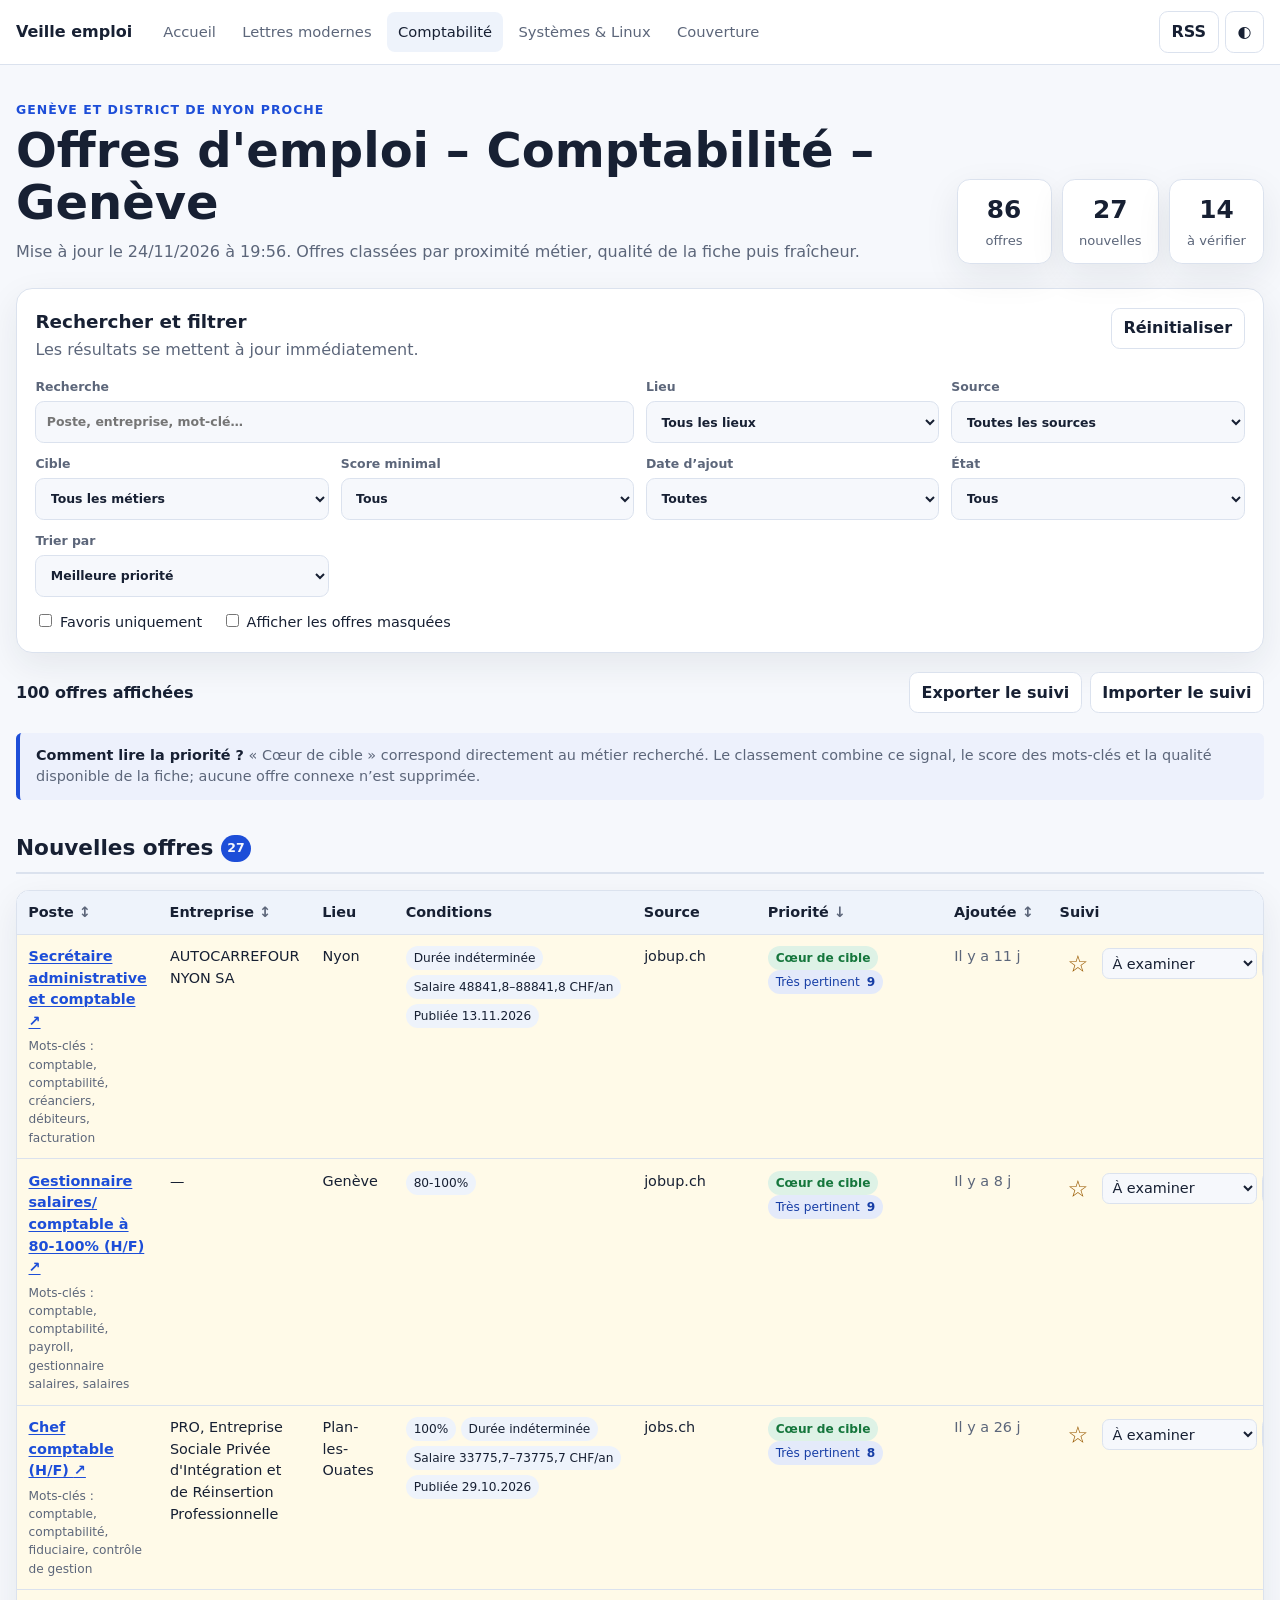
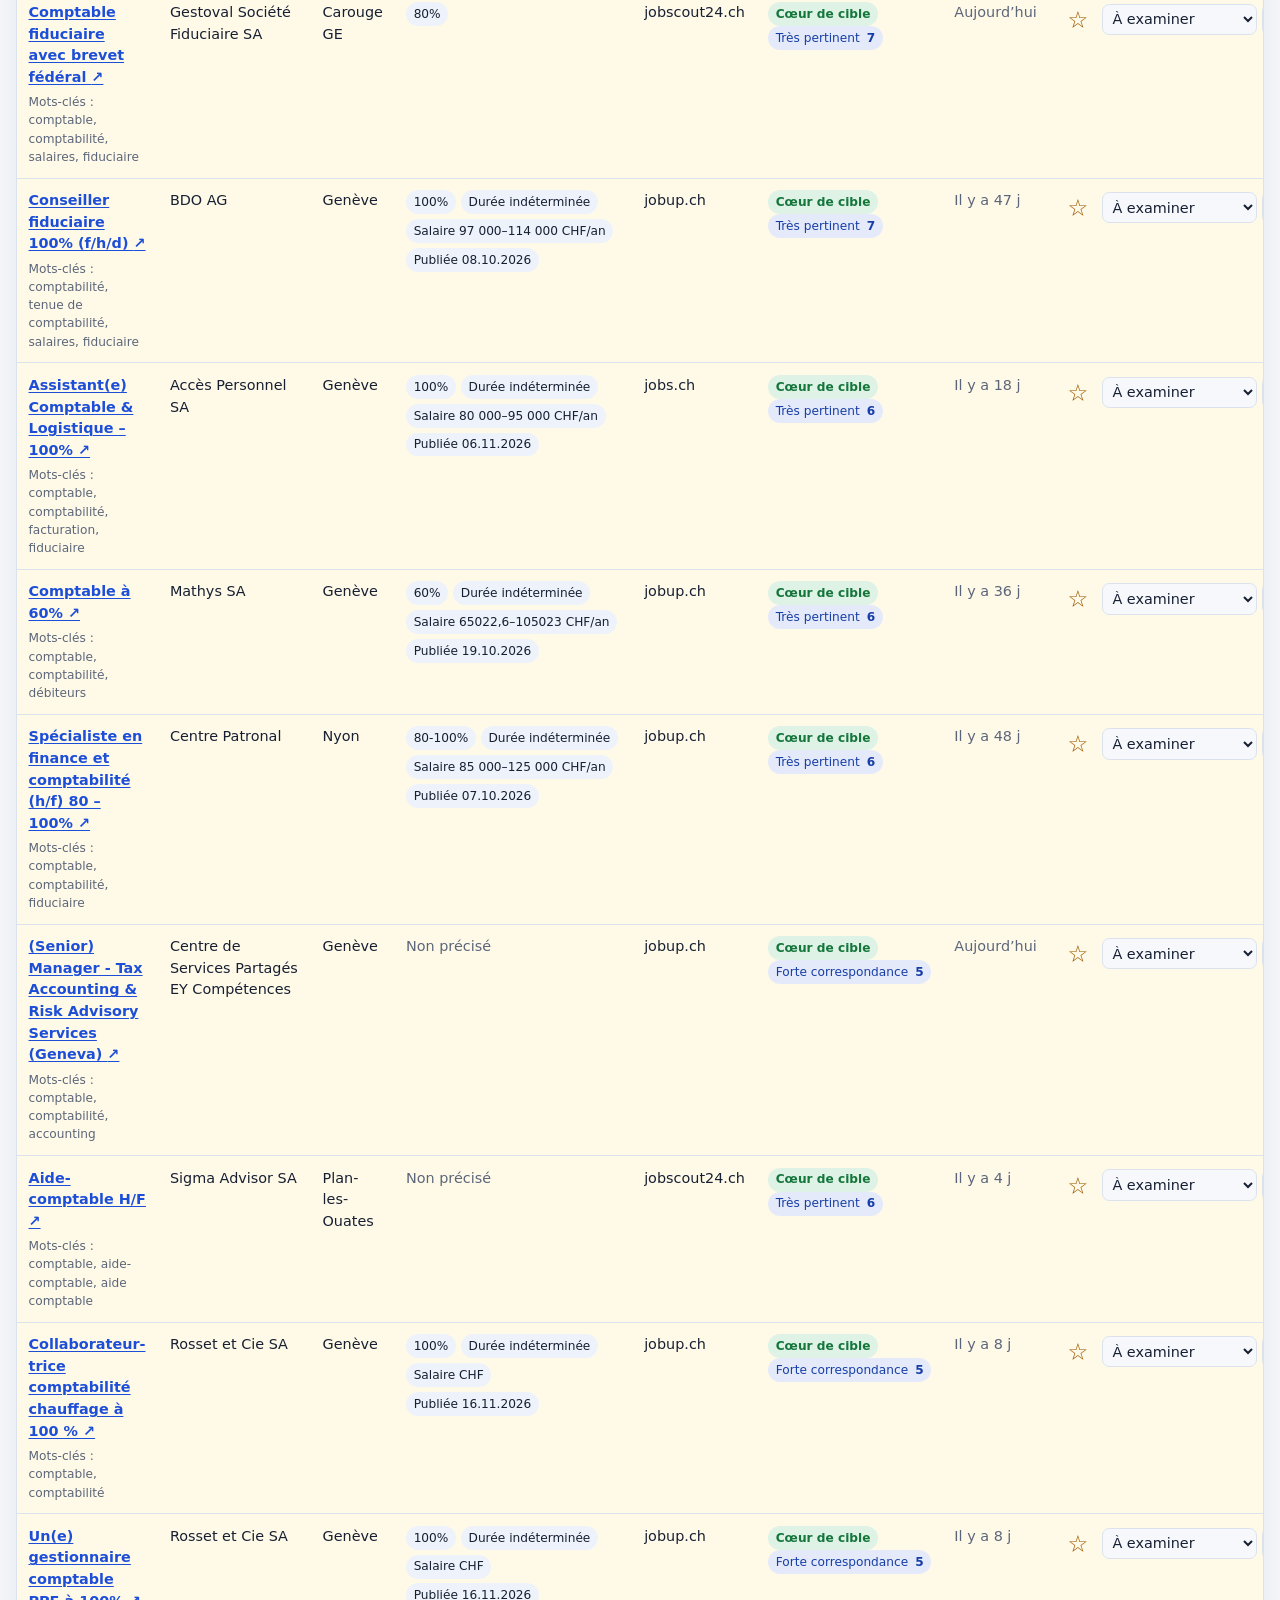
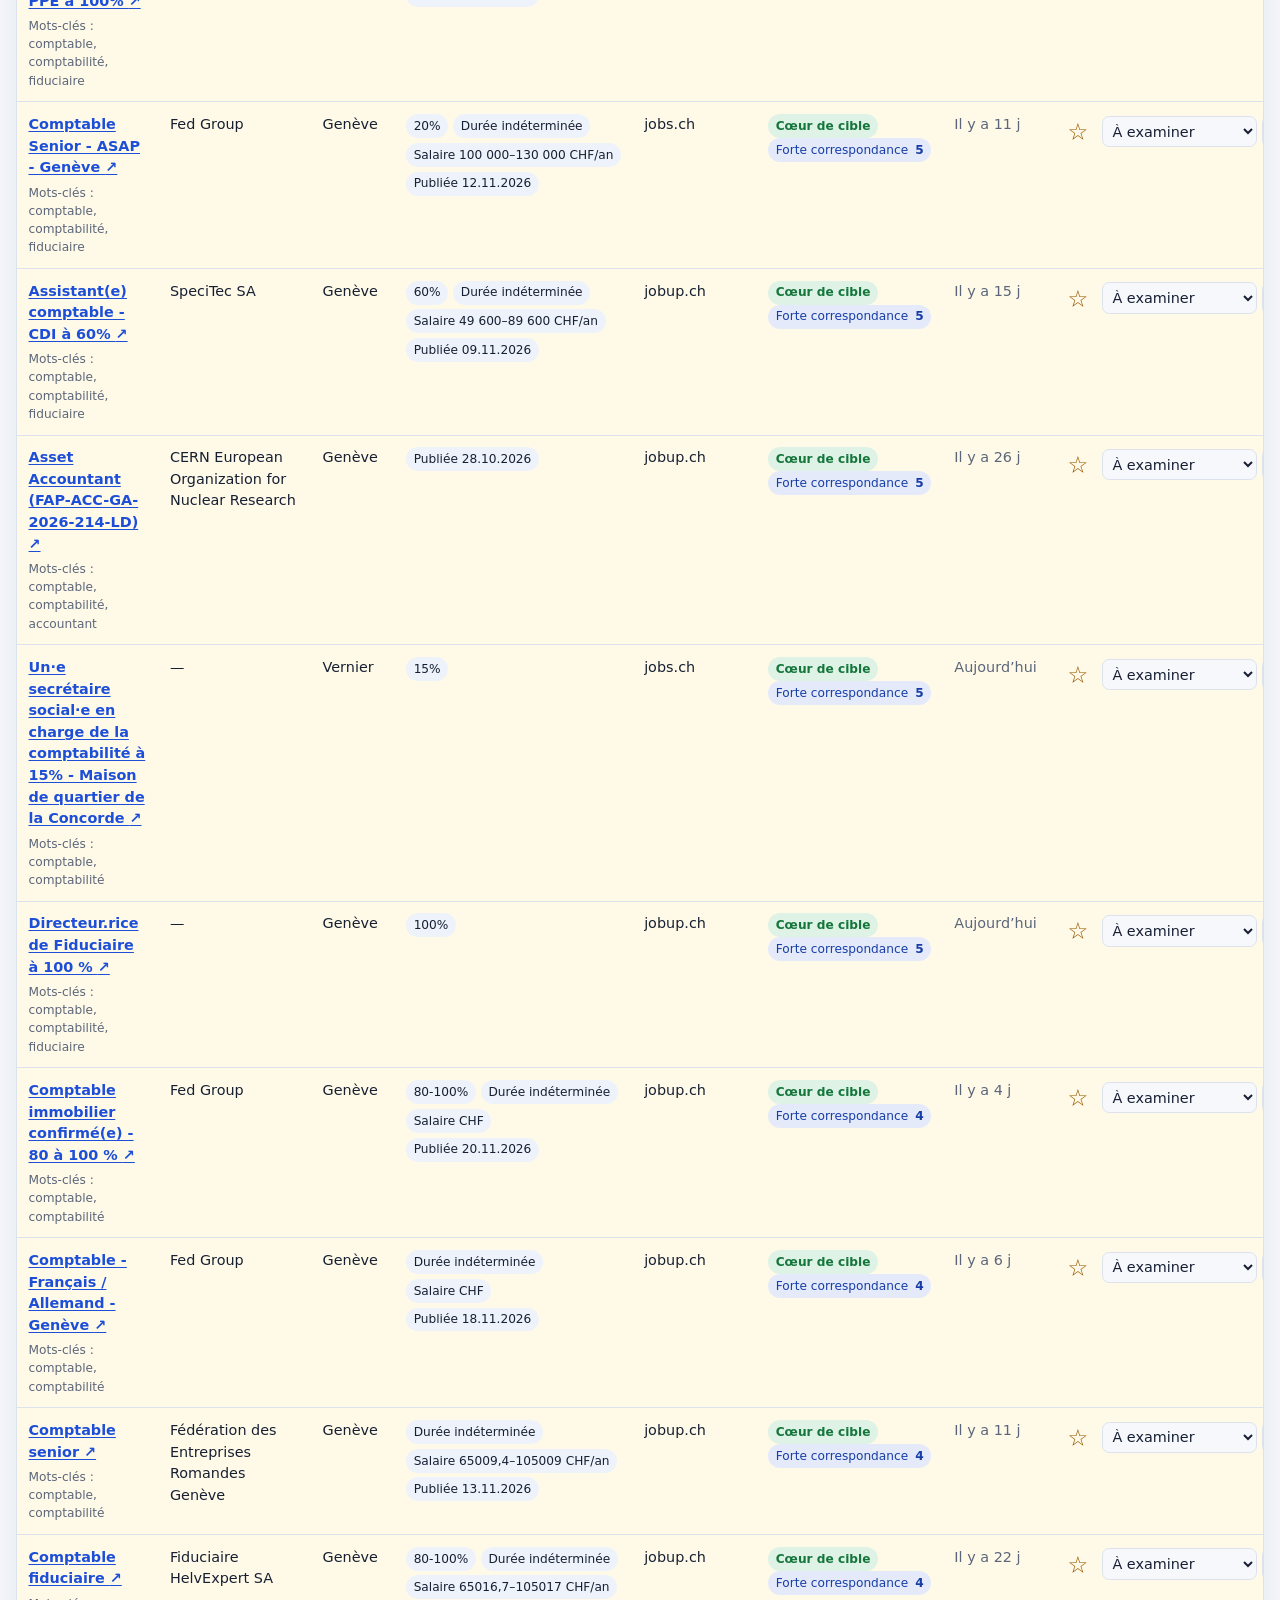
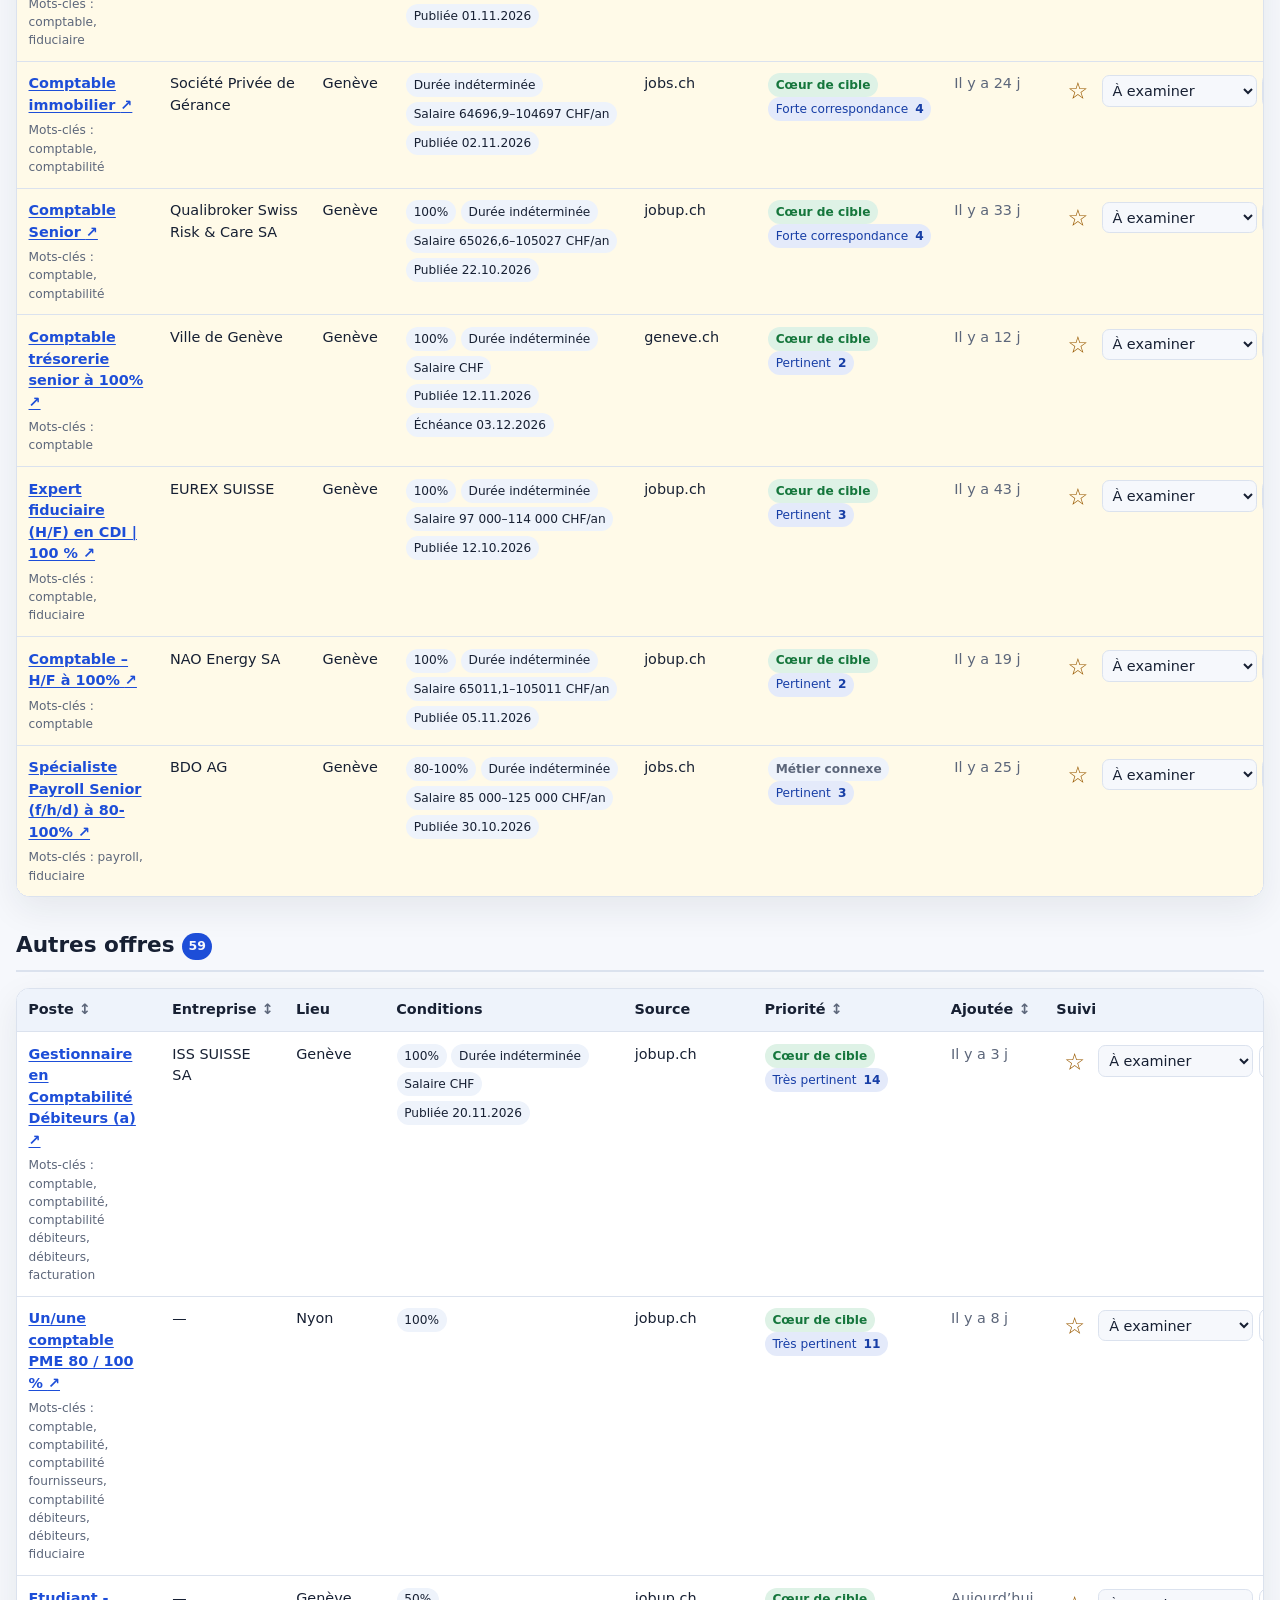
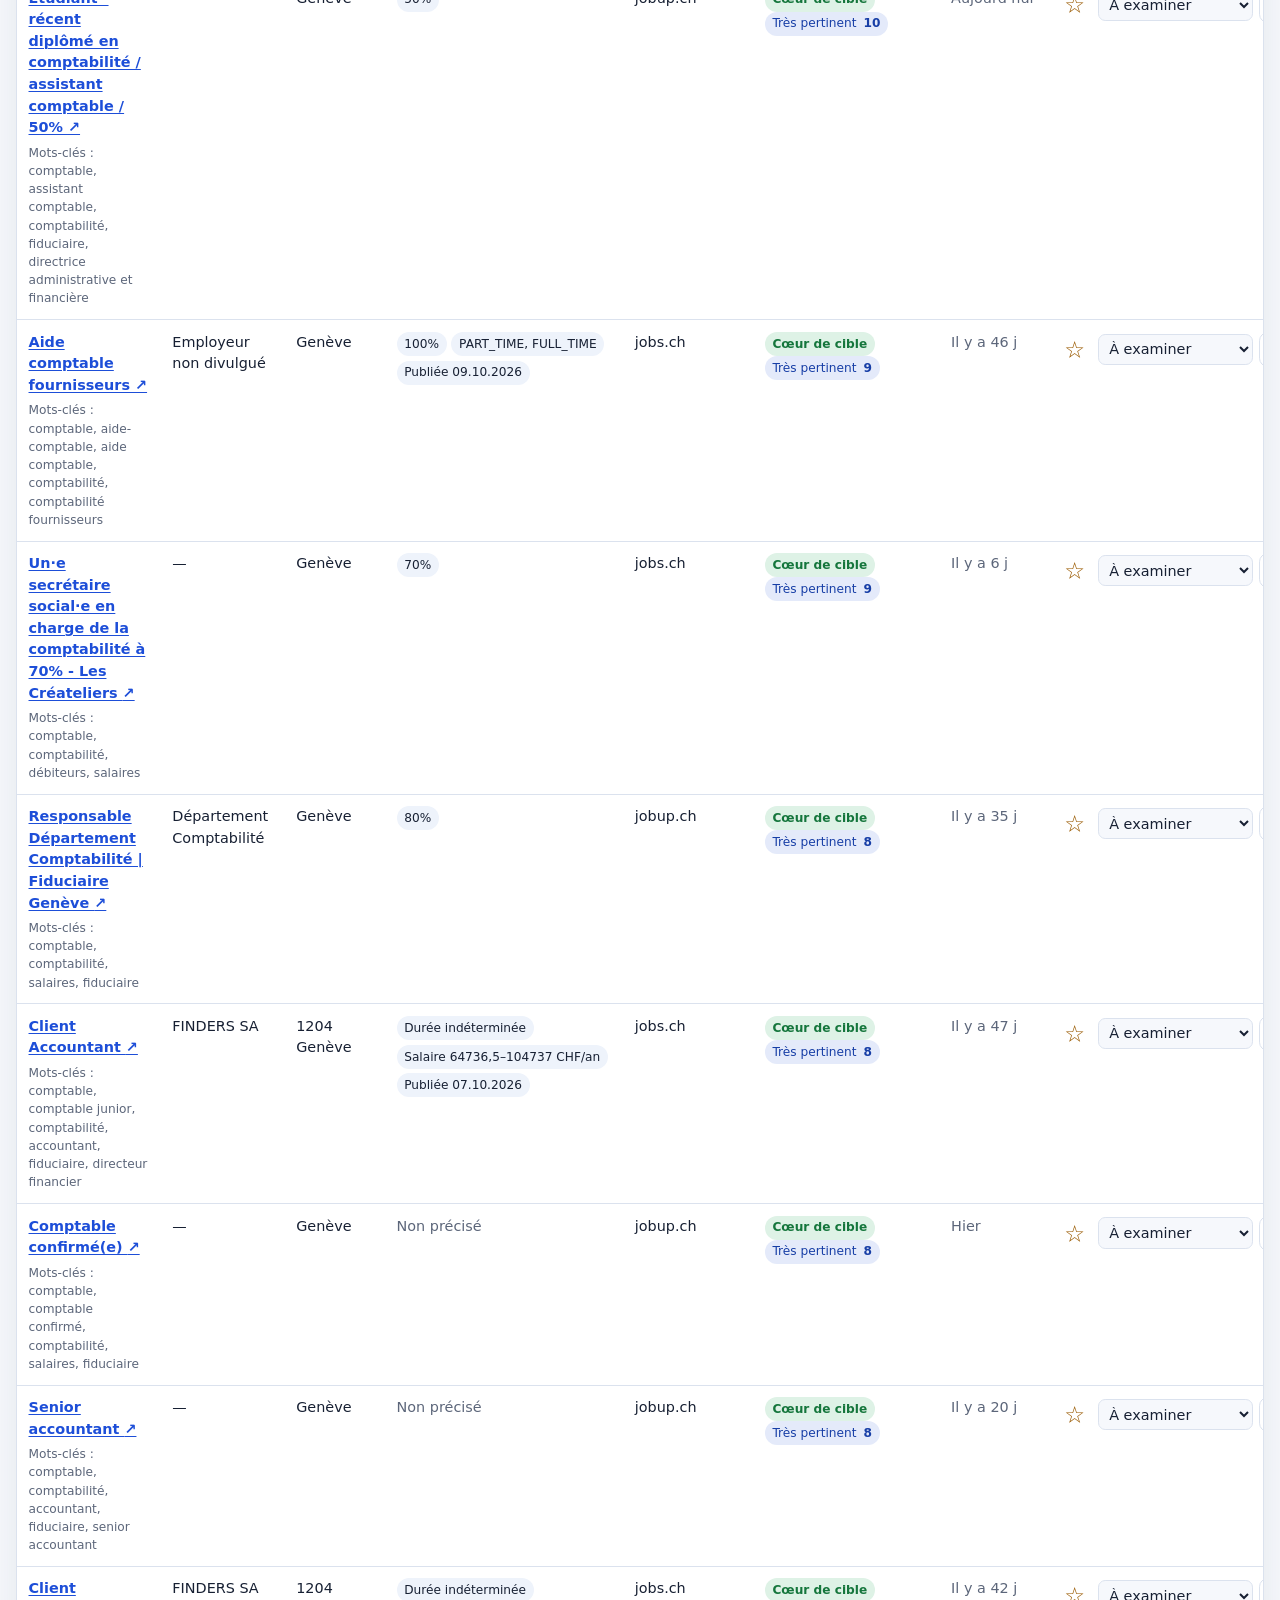
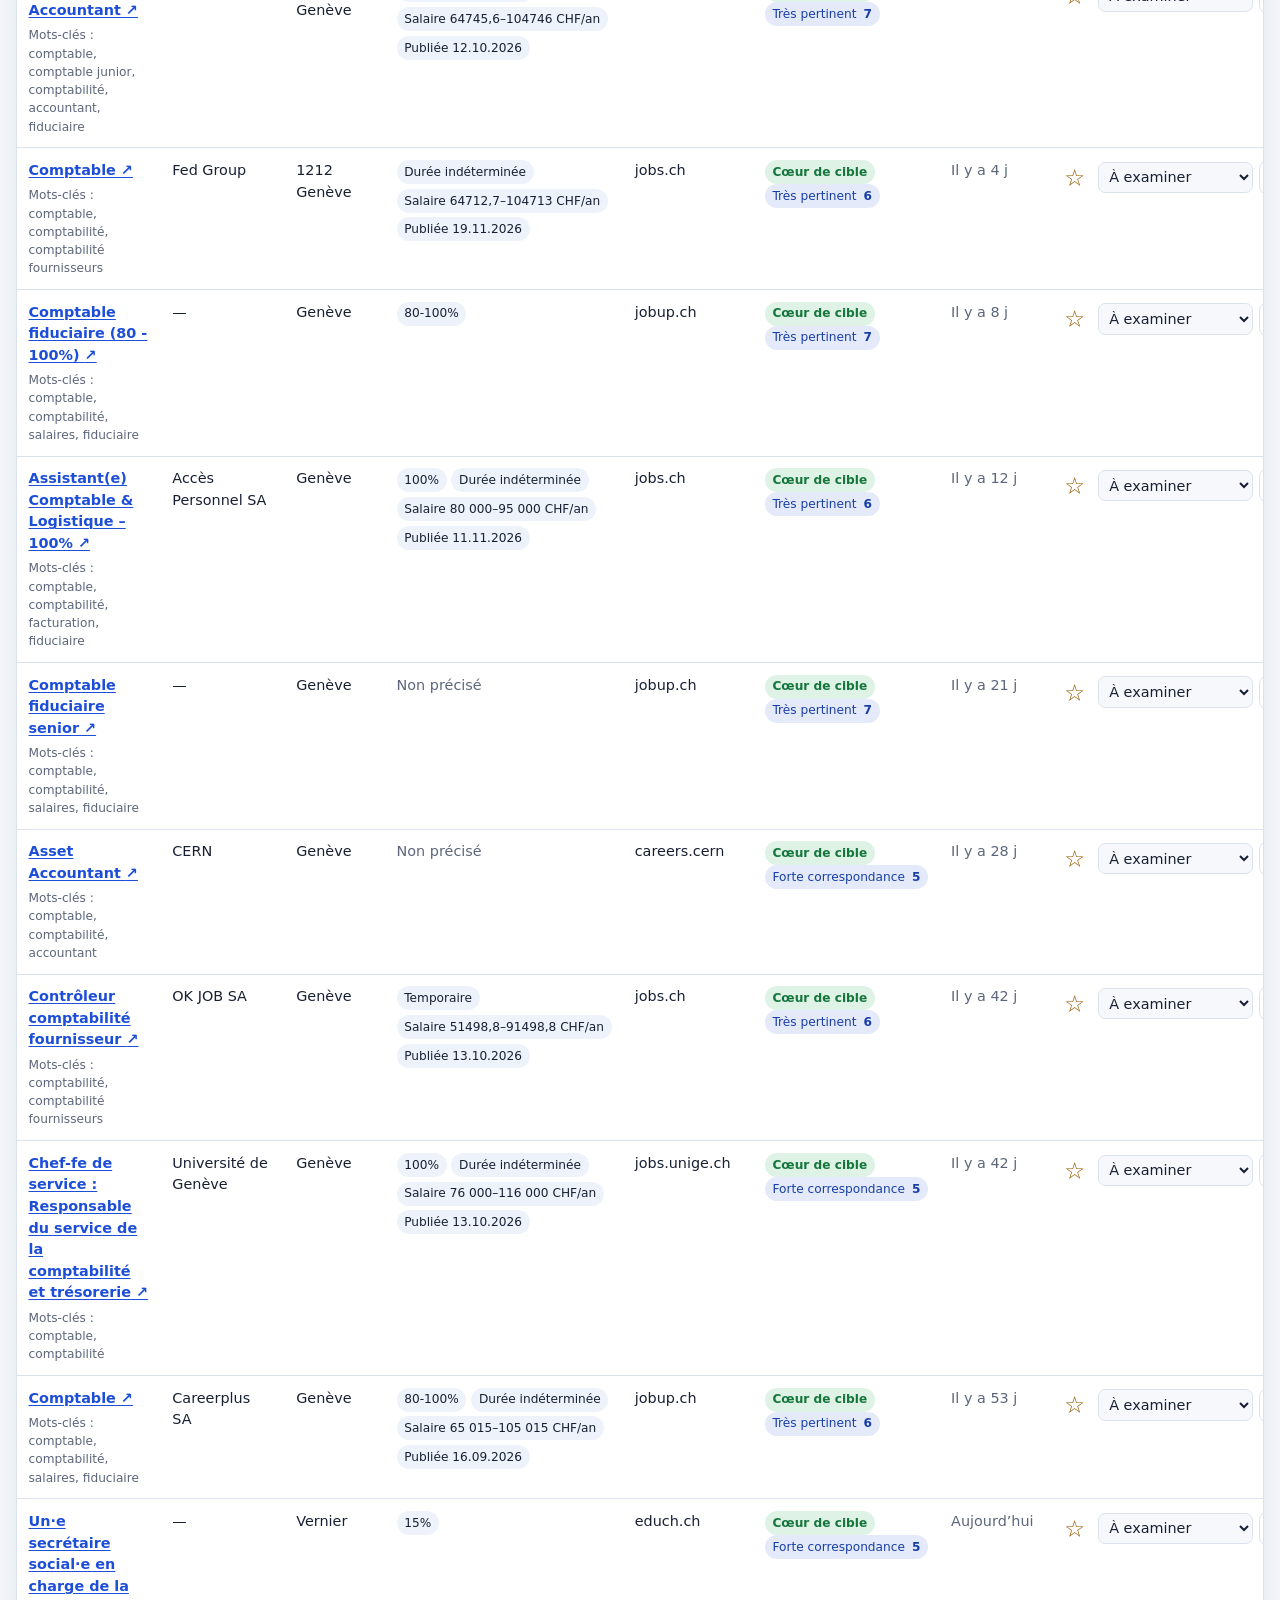
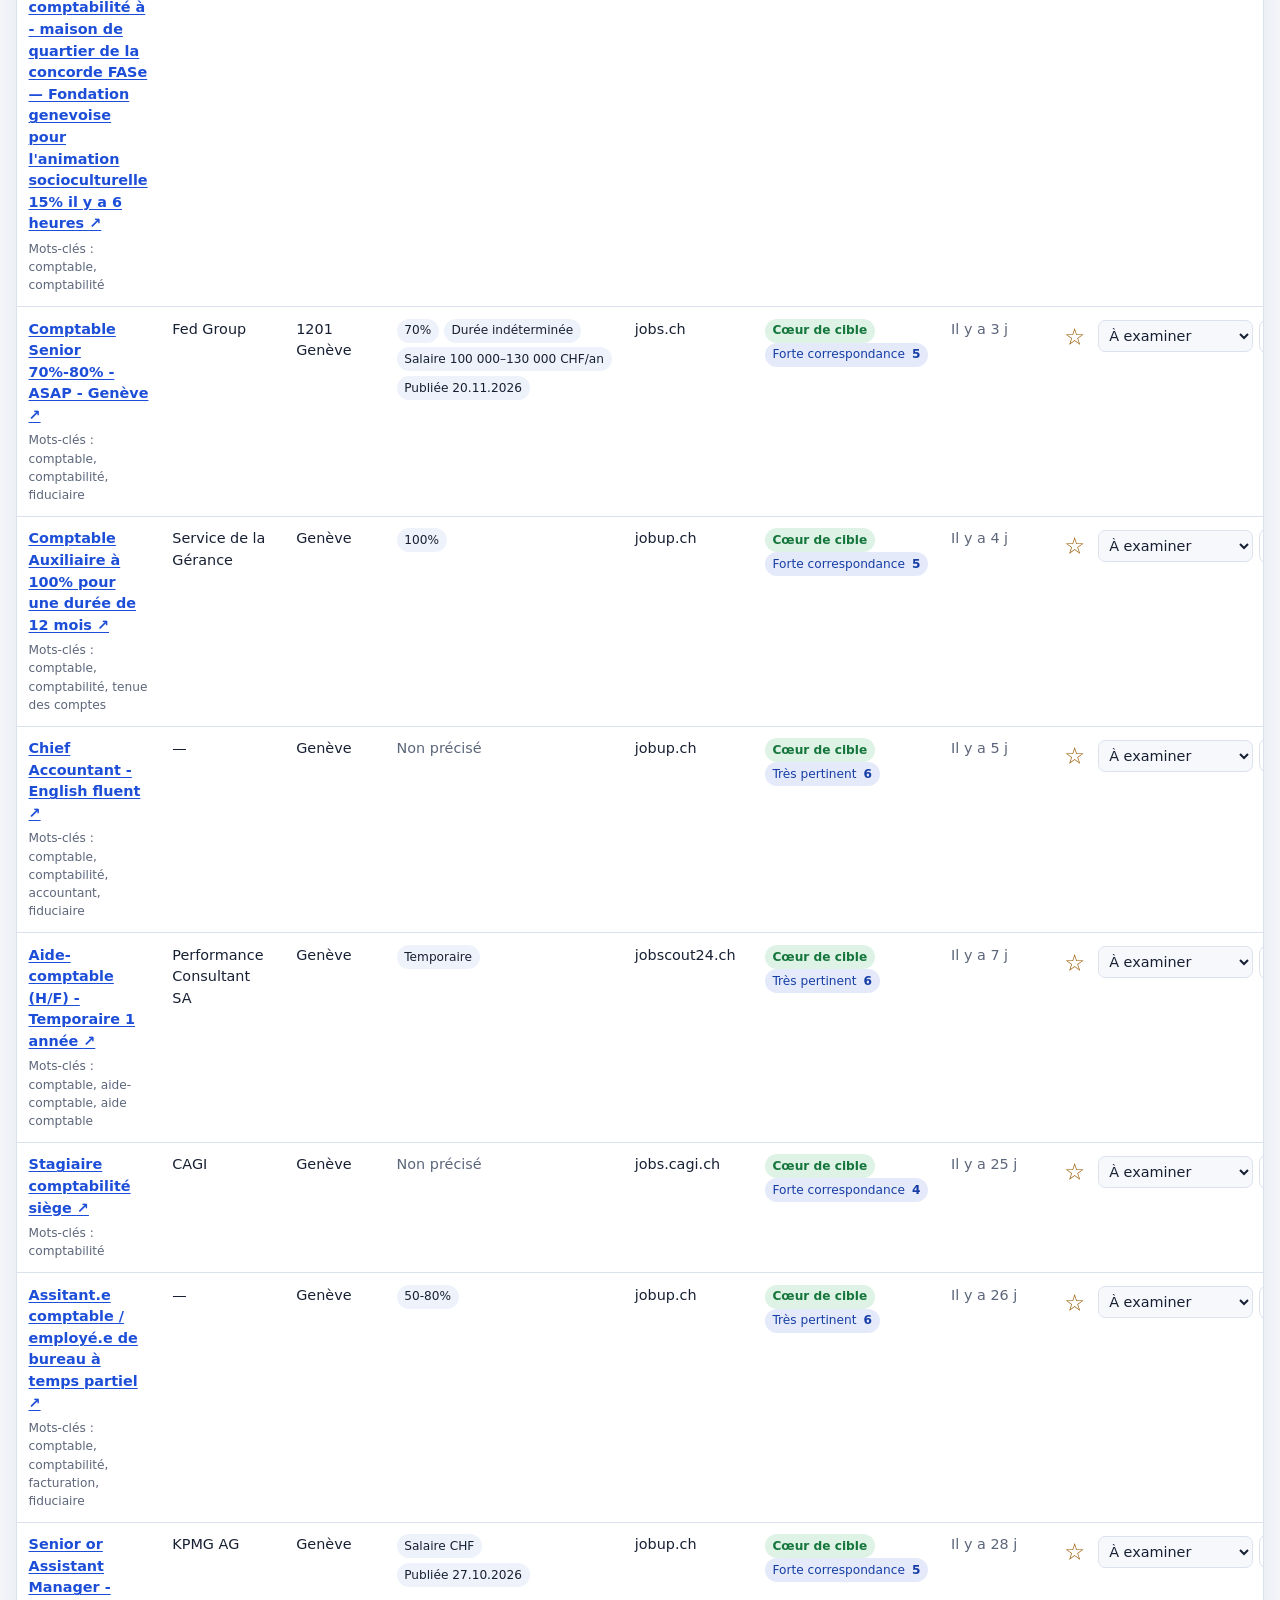
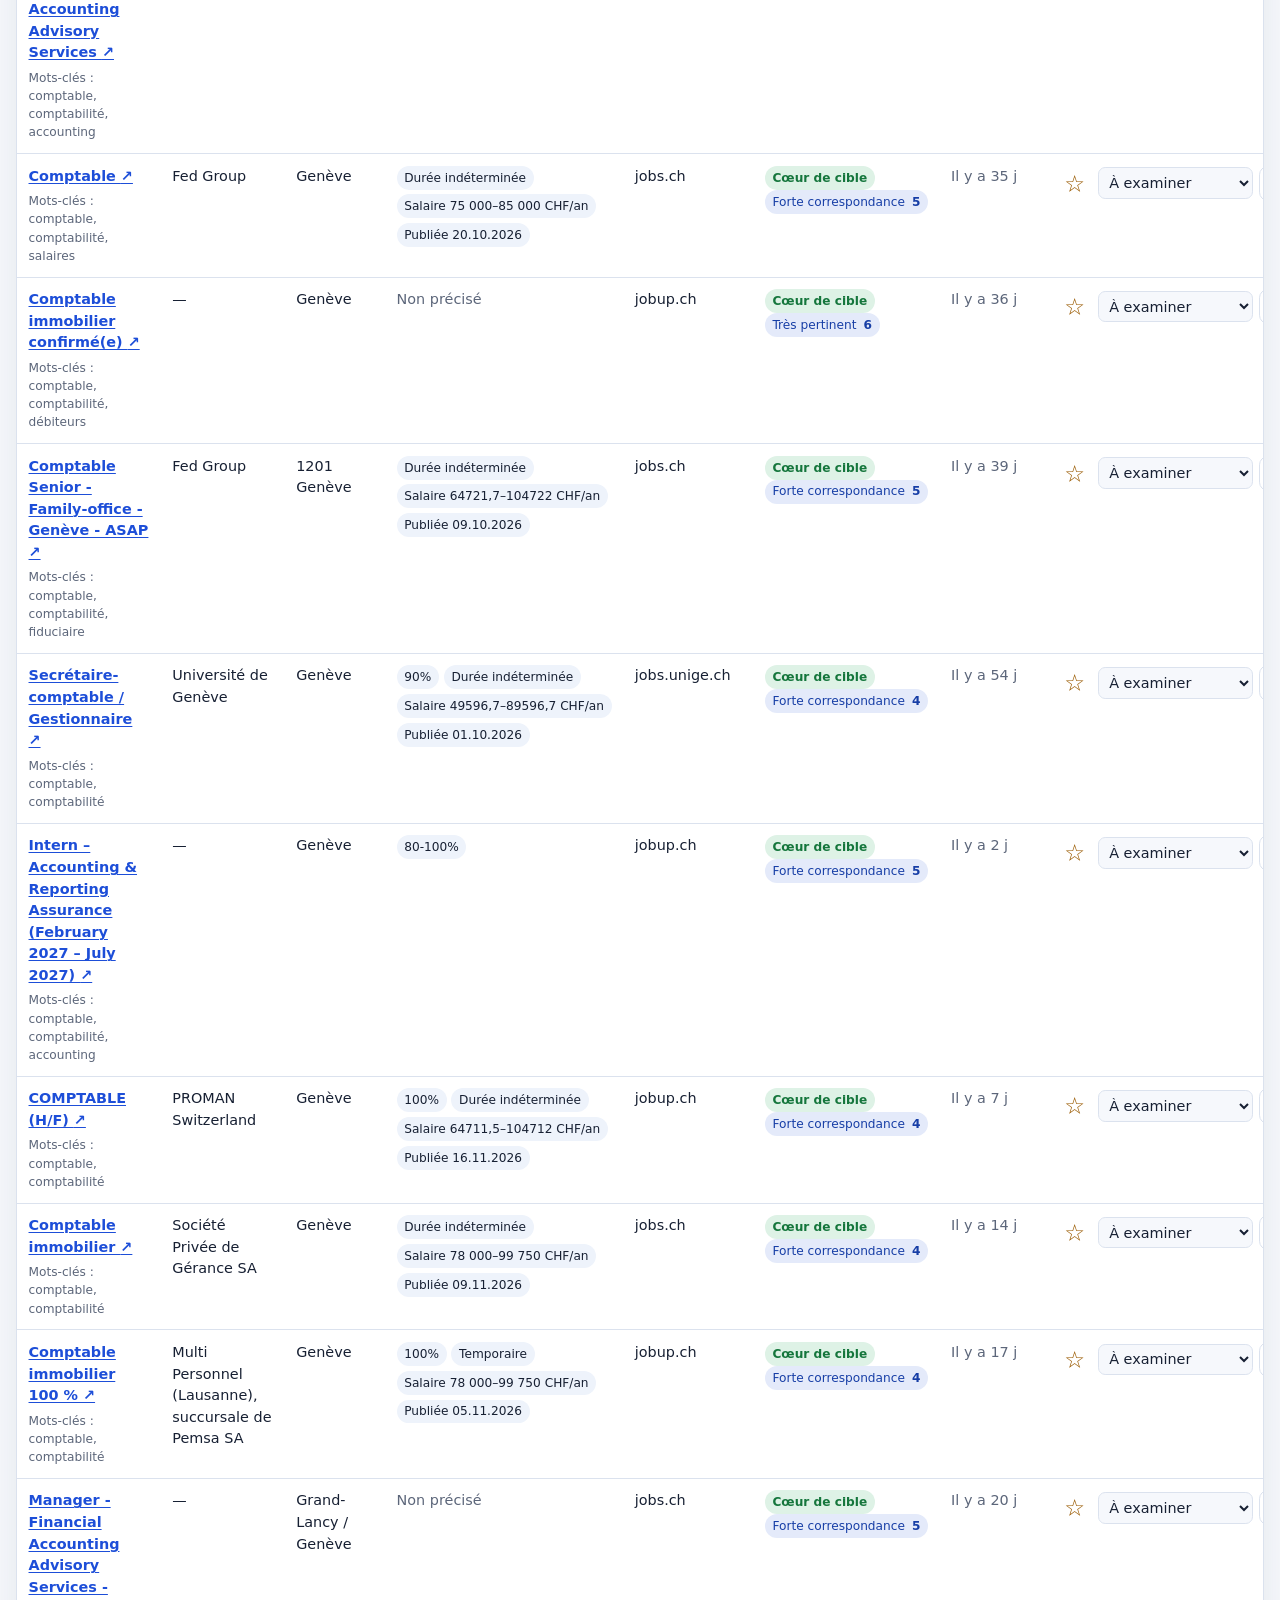
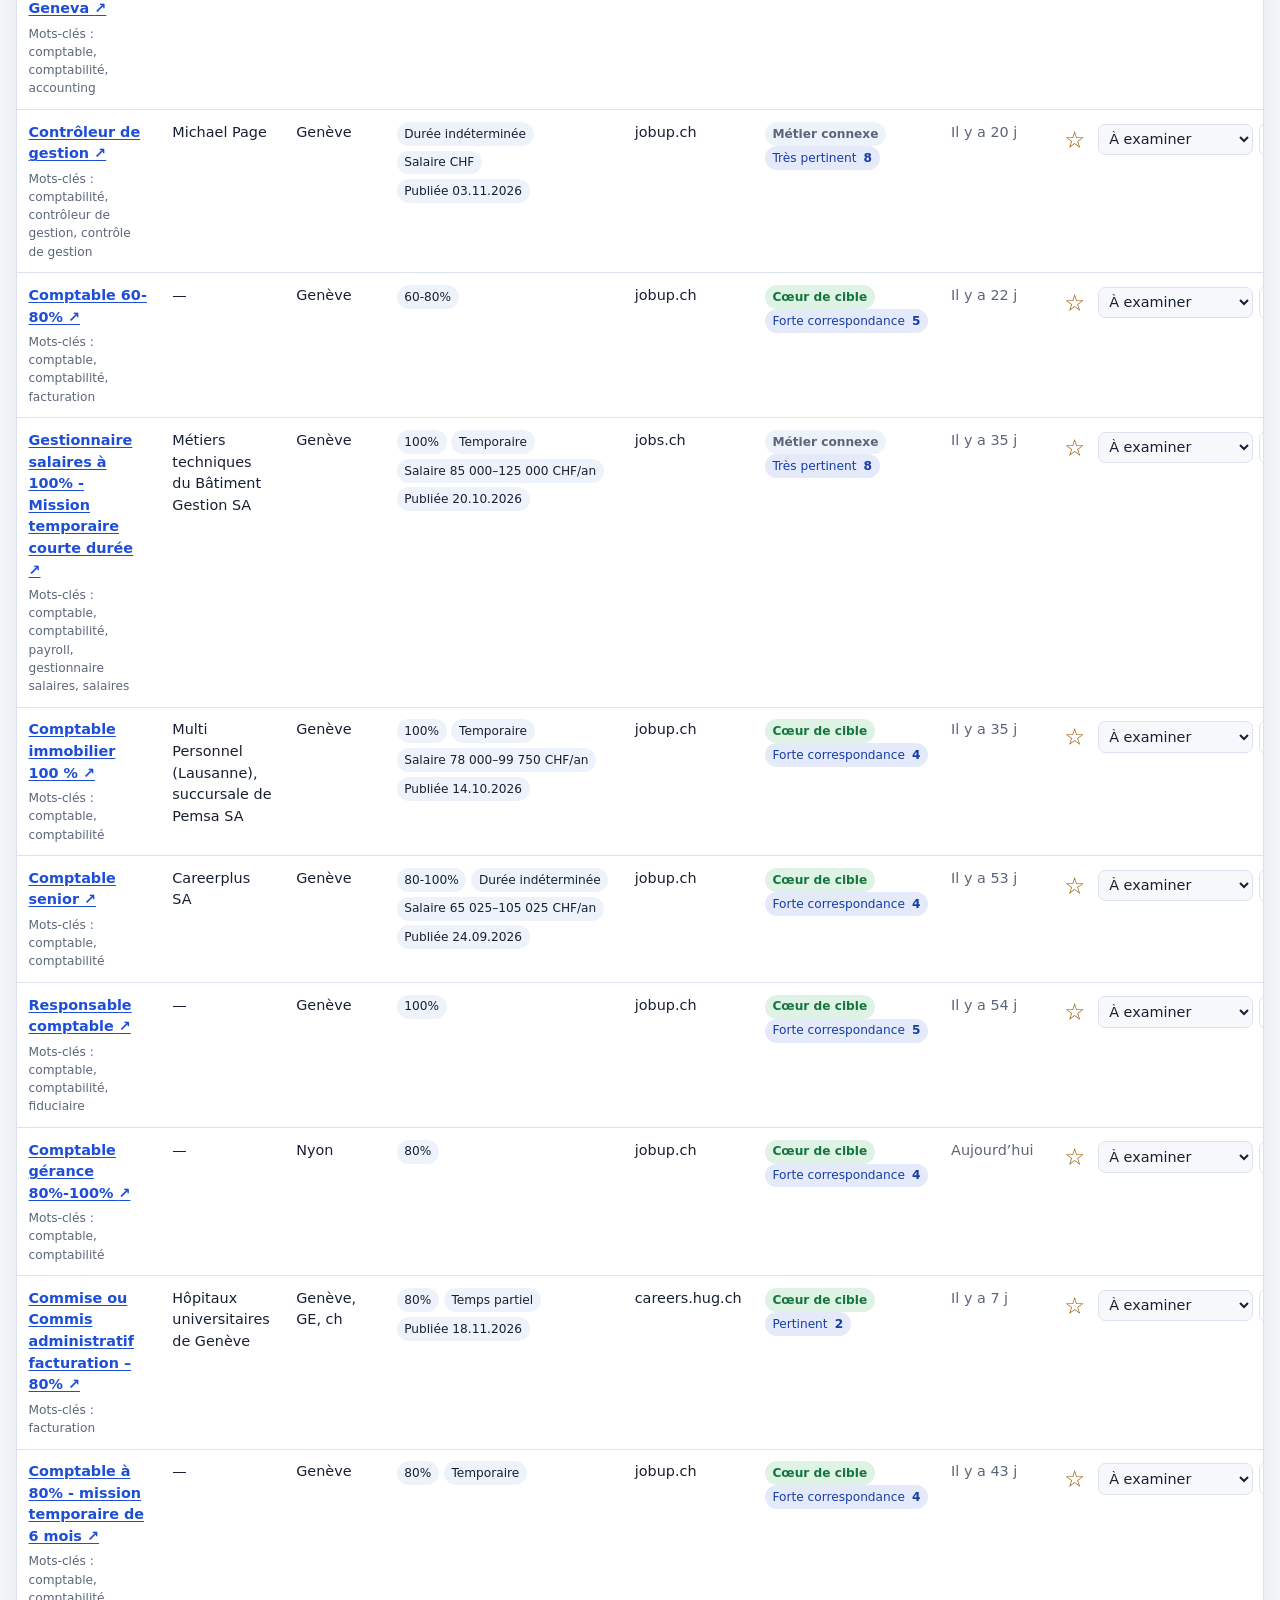
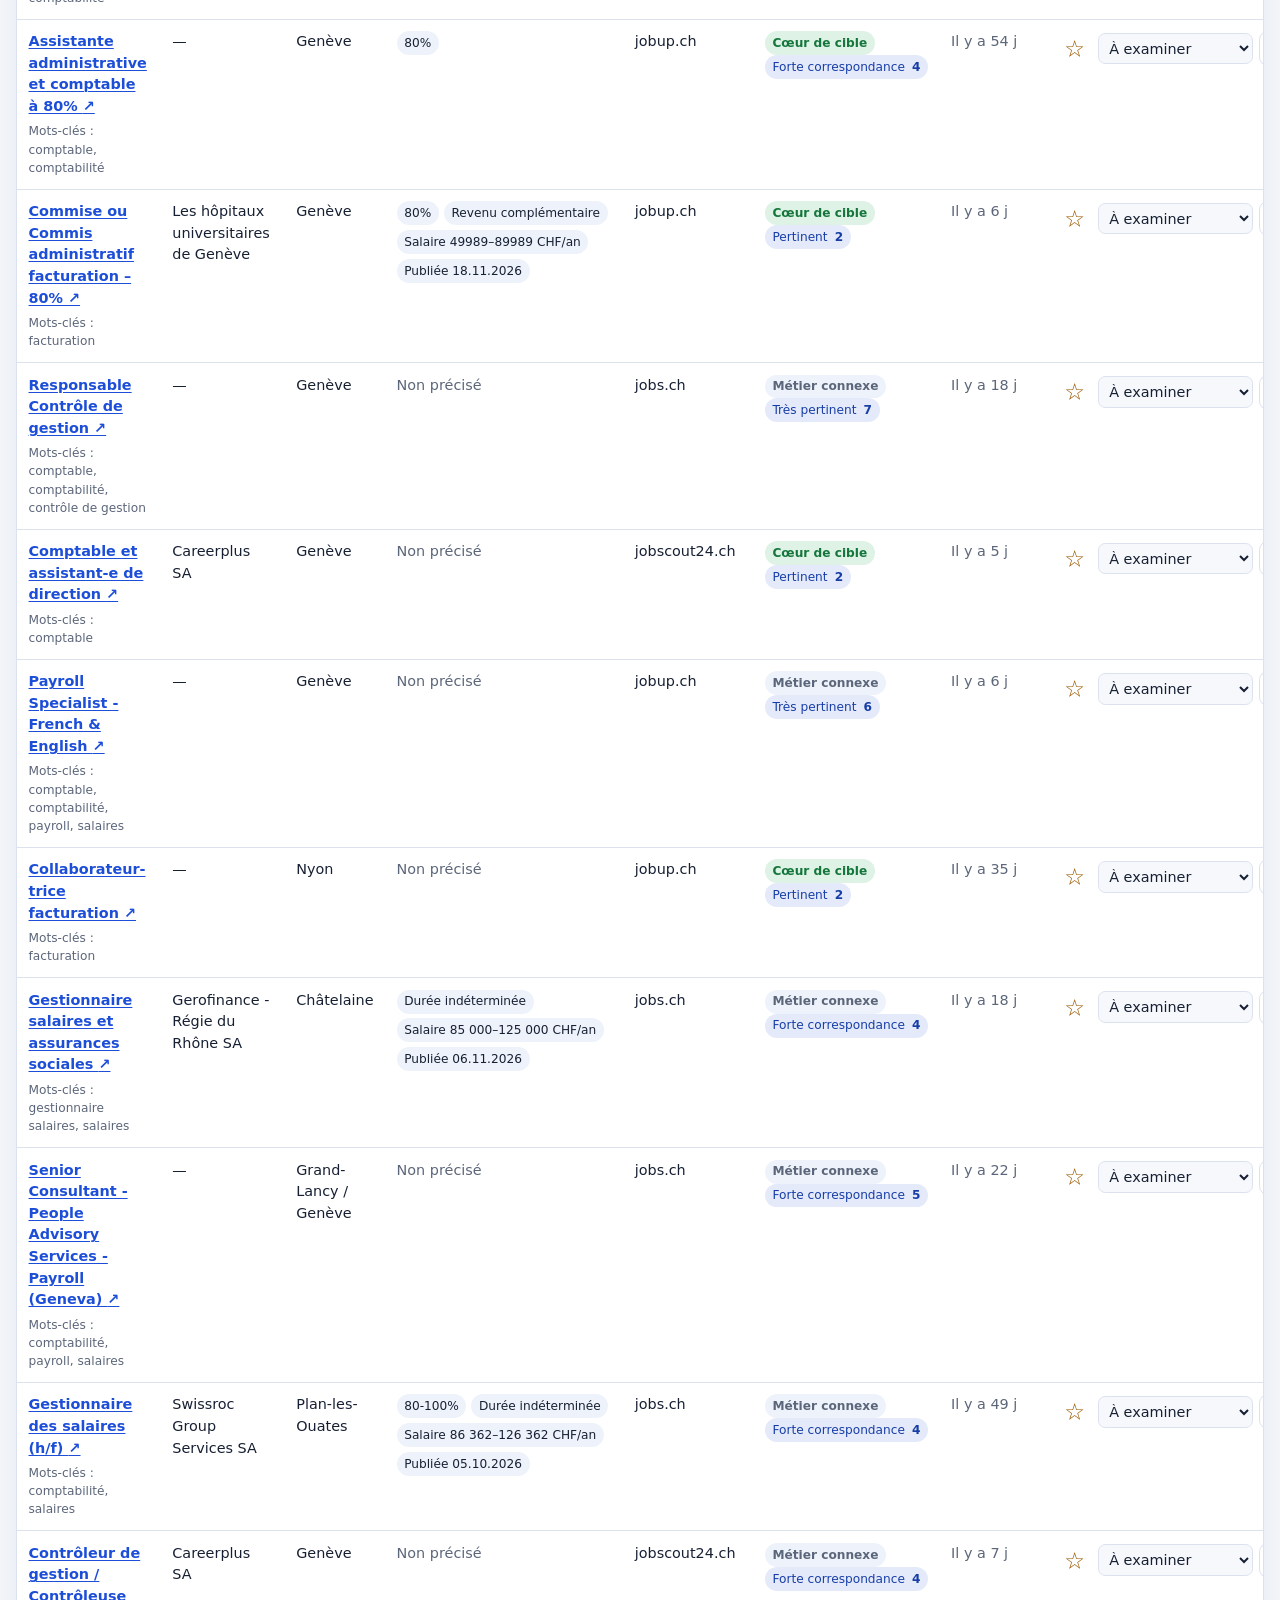
==== docs/comptabilite/index.html @ cd1f3000 "Mise à jour automatique des offres 2026-11-24 18:57" ====
<!DOCTYPE html>
<html lang="fr">
<head>
<meta charset="UTF-8"><meta name="viewport" content="width=device-width, initial-scale=1">
<meta name="description" content="Veille d&#x27;offres en comptabilité dans la zone Genève et Nyon proche">
<meta name="theme-color" content="#1d4ed8"><meta property="og:title" content="Offres d&#x27;emploi – Comptabilité – Genève">
<meta property="og:description" content="Veille d&#x27;offres en comptabilité dans la zone Genève et Nyon proche">
<link rel="canonical" href="https://gabigbarig.github.io/find_job/comptabilite/">
<link rel="alternate" type="application/rss+xml" title="Flux RSS" href="feed.xml">
<link rel="manifest" href="../manifest.webmanifest"><link rel="icon" href="../icon.svg" type="image/svg+xml">
<link rel="stylesheet" href="../assets/site.css">
<script>if(localStorage.getItem('find-job:theme')==='dark')document.documentElement.dataset.theme='dark';</script>
<title>Offres d&#x27;emploi – Comptabilité – Genève</title>
</head>
<body data-profile="comptabilite">
<a class="skip-link" href="#offres">Aller aux offres</a>
<header class="site-header"><div class="shell header-inner"><a class="brand" href="../">Veille emploi</a>
<nav class="main-nav" aria-label="Navigation principale"><a href="../index.html">Accueil</a><a href="../lettres/">Lettres modernes</a><a href="../comptabilite/" aria-current="page">Comptabilité</a><a href="../systemes/">Systèmes &amp; Linux</a><a href="../status.html">Couverture</a></nav><div class="header-actions"><a class="icon-button" href="feed.xml" title="Flux RSS">RSS</a>
<button id="theme-toggle" class="icon-button" type="button" aria-label="Changer de thème">◐</button></div></div></header>
<main class="shell" id="offres">
<section class="hero"><div><p class="eyebrow">Genève et district de Nyon proche</p>
<h1>Offres d&#x27;emploi – Comptabilité – Genève</h1>
<p class="updated">Mise à jour le 24/11/2026 à 19:56. Offres classées par proximité métier, qualité de la fiche puis fraîcheur.</p></div>
<div class="hero-stats"><div><strong>86</strong><span>offres</span></div>
<div><strong>27</strong><span>nouvelles</span></div>
<div><strong>14</strong><span>à vérifier</span></div></div></section>

<section class="panel filters" aria-labelledby="filters-title"><div class="panel-title-row">
<div><h2 id="filters-title">Rechercher et filtrer</h2><p>Les résultats se mettent à jour immédiatement.</p></div>
<button id="reset-filters" class="secondary" type="button">Réinitialiser</button></div>
<div class="filter-grid">
<label class="search-field">Recherche<input id="search" type="search" placeholder="Poste, entreprise, mot-clé…" autocomplete="off"></label>
<label>Lieu<select id="location-filter"><option value="">Tous les lieux</option><option value="1201 Genève">1201 Genève</option><option value="1204 Genève">1204 Genève</option><option value="1212 Genève">1212 Genève</option><option value="Carouge GE">Carouge GE</option><option value="Châtelaine">Châtelaine</option><option value="Genève">Genève</option><option value="Genève, GE, ch">Genève, GE, ch</option><option value="Grand-Lancy / Genève">Grand-Lancy / Genève</option><option value="Nyon">Nyon</option><option value="Plan-les-Ouates">Plan-les-Ouates</option><option value="Vernier">Vernier</option></select></label>
<label>Source<select id="source-filter"><option value="">Toutes les sources</option><option value="careers.cern">careers.cern</option><option value="careers.hug.ch">careers.hug.ch</option><option value="careers.pictet.com">careers.pictet.com</option><option value="educh.ch">educh.ch</option><option value="ge.ch">ge.ch</option><option value="geneve.ch">geneve.ch</option><option value="jobs.cagi.ch">jobs.cagi.ch</option><option value="jobs.ch">jobs.ch</option><option value="jobs.unige.ch">jobs.unige.ch</option><option value="jobscout24.ch">jobscout24.ch</option><option value="jobup.ch">jobup.ch</option></select></label>
<label>Cible<select id="fit-filter"><option value="">Tous les métiers</option><option value="core">Cœur de cible</option>
<option value="adjacent">Métiers connexes</option></select></label>
<label>Score minimal<select id="score-filter"><option value="0">Tous</option><option value="2">2 — Pertinent</option>
<option value="4">4 — Forte correspondance</option><option value="6">6 — Très pertinent</option></select></label>
<label>Date d’ajout<select id="date-filter"><option value="0">Toutes</option><option value="1">24 heures</option>
<option value="7">7 jours</option><option value="30">30 jours</option></select></label>
<label>État<select id="status-filter"><option value="">Tous</option><option value="review">À examiner</option>
<option value="applied">Candidature envoyée</option><option value="ignored">Ignorée</option></select></label>
<label>Trier par<select id="sort-select"><option value="rank-desc">Meilleure priorité</option><option value="date-desc">Plus récentes</option><option value="score-desc">Meilleur score métier</option>
<option value="title-asc">Poste A–Z</option><option value="company-asc">Entreprise A–Z</option></select></label>
</div>
<div class="filter-toggles"><label><input id="favorites-only" type="checkbox"> Favoris uniquement</label>
<label><input id="show-hidden" type="checkbox"> Afficher les offres masquées</label></div>
</section>

<div class="results-bar"><p id="result-count" role="status" aria-live="polite">100 offres affichées</p>
<div><button id="export-tracking" class="secondary" type="button">Exporter le suivi</button>
<label class="button secondary" for="import-tracking">Importer le suivi</label>
<input id="import-tracking" class="sr-only" type="file" accept="application/json"></div></div>

<aside class="score-help"><strong>Comment lire la priorité ?</strong> « Cœur de cible » correspond directement au métier recherché. Le classement combine ce signal, le score des mots-clés et la qualité disponible de la fiche; aucune offre connexe n’est supprimée.</aside>
<section class="jobs-section" id="nouvelles">
<div class="section-heading"><h2>Nouvelles offres <span class="count" data-count>27</span></h2></div>
<div class="table-wrap"><table><caption class="sr-only">Nouvelles offres</caption>
<thead><tr>
<th scope="col"><button class="sort-button" data-sort="title">Poste</button></th>
<th scope="col"><button class="sort-button" data-sort="company">Entreprise</button></th>
<th scope="col">Lieu</th><th scope="col">Conditions</th><th scope="col">Source</th>
<th scope="col"><button class="sort-button" data-sort="rank">Priorité</button></th>
<th scope="col"><button class="sort-button" data-sort="date">Ajoutée</button></th>
<th scope="col">Suivi</th></tr></thead><tbody><tr class="job-row new" data-id="86127f16013ffe8250fcbf4ada352ab7" data-legacy-id="0dc4a7f3d20137d79a24f2214b659a3c" data-search="secretaire administrative et comptable autocarrefour nyon sa nyon jobup.ch comptable comptabilite creanciers debiteurs facturation" data-source="jobup.ch" data-location="Nyon" data-company="AUTOCARREFOUR NYON SA" data-score="9" data-rank="15" data-fit="core" data-date="2026-11-13T16:23:31.925234+01:00" data-title="secretaire administrative et comptable"><td data-label="Poste"><a class="job-title" href="https://www.jobup.ch/fr/emplois/detail/8035e1c3-fff1-467d-9e5a-c05e892ae306/" target="_blank" rel="noopener noreferrer">Secrétaire administrative et comptable <span aria-hidden="true">↗</span></a><span class="keywords">Mots-clés : comptable, comptabilité, créanciers, débiteurs, facturation</span></td><td data-label="Entreprise">AUTOCARREFOUR NYON SA</td><td data-label="Lieu">Nyon</td><td data-label="Conditions"><div class="details"><span class="detail-chip">Durée indéterminée</span><span class="detail-chip">Salaire 48841,8–88841,8 CHF/an</span><span class="detail-chip">Publiée 13.11.2026</span></div></td><td data-label="Source">jobup.ch</td><td data-label="Priorité"><span class="fit-tier fit-core">Cœur de cible</span> <span class="score score-3" title="Priorité 15. Score métier 9. Très pertinent. Mots-clés : comptable, comptabilité, créanciers, débiteurs, facturation">Très pertinent <strong>9</strong></span></td><td data-label="Ajoutée"><time datetime="2026-11-13T16:23:31.925234+01:00" title="13.11.2026">Il y a 11 j</time></td><td data-label="Suivi"><div class="tracking"><button class="favorite" type="button" aria-label="Ajouter aux favoris" title="Ajouter aux favoris">☆</button><select class="job-status" aria-label="État de la candidature"><option value="">À examiner</option><option value="applied">Candidature envoyée</option><option value="ignored">Ignorée</option></select><button class="hide-job secondary" type="button" title="Masquer cette offre">Masquer</button></div></td></tr>
<tr class="job-row new" data-id="1dfc459e1c9b3f8349542eb6c671c68b" data-legacy-id="9f10ed1fae3a35b798bfb8707a67389d" data-search="gestionnaire salaires/ comptable a 80-100% (h/f) — geneve jobup.ch comptable comptabilite payroll gestionnaire salaires salaires" data-source="jobup.ch" data-location="Genève" data-company="—" data-score="9" data-rank="14" data-fit="core" data-date="2026-11-16T17:59:49.146291+01:00" data-title="gestionnaire salaires/ comptable a 80-100% (h/f)"><td data-label="Poste"><a class="job-title" href="https://www.jobup.ch/fr/emplois/detail/5b600a13-dd3f-4f8b-9b5e-8bd310c365d0/" target="_blank" rel="noopener noreferrer">Gestionnaire salaires/ comptable à 80-100% (H/F) <span aria-hidden="true">↗</span></a><span class="keywords">Mots-clés : comptable, comptabilité, payroll, gestionnaire salaires, salaires</span></td><td data-label="Entreprise">—</td><td data-label="Lieu">Genève</td><td data-label="Conditions"><div class="details"><span class="detail-chip">80-100%</span></div></td><td data-label="Source">jobup.ch</td><td data-label="Priorité"><span class="fit-tier fit-core">Cœur de cible</span> <span class="score score-3" title="Priorité 14. Score métier 9. Très pertinent. Mots-clés : comptable, comptabilité, payroll, gestionnaire salaires, salaires">Très pertinent <strong>9</strong></span></td><td data-label="Ajoutée"><time datetime="2026-11-16T17:59:49.146291+01:00" title="16.11.2026">Il y a 8 j</time></td><td data-label="Suivi"><div class="tracking"><button class="favorite" type="button" aria-label="Ajouter aux favoris" title="Ajouter aux favoris">☆</button><select class="job-status" aria-label="État de la candidature"><option value="">À examiner</option><option value="applied">Candidature envoyée</option><option value="ignored">Ignorée</option></select><button class="hide-job secondary" type="button" title="Masquer cette offre">Masquer</button></div></td></tr>
<tr class="job-row new" data-id="8554a6d422adf53dbca1f8835c868456" data-legacy-id="a1a6dc9dd332fa24503a84fea151bfbf" data-search="chef comptable (h/f) pro, entreprise sociale privee d&#x27;integration et de reinsertion professionnelle plan-les-ouates jobs.ch comptable comptabilite fiduciaire controle de gestion" data-source="jobs.ch" data-location="Plan-les-Ouates" data-company="PRO, Entreprise Sociale Privée d&#x27;Intégration et de Réinsertion Professionnelle" data-score="8" data-rank="14" data-fit="core" data-date="2026-10-29T15:16:08.128235+01:00" data-title="chef comptable (h/f)"><td data-label="Poste"><a class="job-title" href="https://www.jobs.ch/fr/offres-emplois/detail/b4c7772f-f066-4b8f-a6a2-e4c1e9d1c1de/" target="_blank" rel="noopener noreferrer">Chef comptable (H/F) <span aria-hidden="true">↗</span></a><span class="keywords">Mots-clés : comptable, comptabilité, fiduciaire, contrôle de gestion</span></td><td data-label="Entreprise">PRO, Entreprise Sociale Privée d&#x27;Intégration et de Réinsertion Professionnelle</td><td data-label="Lieu">Plan-les-Ouates</td><td data-label="Conditions"><div class="details"><span class="detail-chip">100%</span><span class="detail-chip">Durée indéterminée</span><span class="detail-chip">Salaire 33775,7–73775,7 CHF/an</span><span class="detail-chip">Publiée 29.10.2026</span></div></td><td data-label="Source">jobs.ch</td><td data-label="Priorité"><span class="fit-tier fit-core">Cœur de cible</span> <span class="score score-3" title="Priorité 14. Score métier 8. Très pertinent. Mots-clés : comptable, comptabilité, fiduciaire, contrôle de gestion">Très pertinent <strong>8</strong></span></td><td data-label="Ajoutée"><time datetime="2026-10-29T15:16:08.128235+01:00" title="29.10.2026">Il y a 26 j</time></td><td data-label="Suivi"><div class="tracking"><button class="favorite" type="button" aria-label="Ajouter aux favoris" title="Ajouter aux favoris">☆</button><select class="job-status" aria-label="État de la candidature"><option value="">À examiner</option><option value="applied">Candidature envoyée</option><option value="ignored">Ignorée</option></select><button class="hide-job secondary" type="button" title="Masquer cette offre">Masquer</button></div></td></tr>
<tr class="job-row new" data-id="d4fd43d6eec6310bbb1f20e46bedee19" data-legacy-id="d594061e3e9ab883cdfccaaffcb8b105" data-search="comptable fiduciaire avec brevet federal gestoval societe fiduciaire sa carouge ge jobscout24.ch comptable comptabilite salaires fiduciaire" data-source="jobscout24.ch" data-location="Carouge GE" data-company="Gestoval Société Fiduciaire SA" data-score="7" data-rank="13" data-fit="core" data-date="2026-11-24T19:52:25.554473+01:00" data-title="comptable fiduciaire avec brevet federal"><td data-label="Poste"><a class="job-title" href="https://www.jobscout24.ch/fr/job/5681a62e-f540-4a3f-af69-38303861c33c/" target="_blank" rel="noopener noreferrer">Comptable fiduciaire avec brevet fédéral <span aria-hidden="true">↗</span></a><span class="keywords">Mots-clés : comptable, comptabilité, salaires, fiduciaire</span></td><td data-label="Entreprise">Gestoval Société Fiduciaire SA</td><td data-label="Lieu">Carouge GE</td><td data-label="Conditions"><div class="details"><span class="detail-chip">80%</span></div></td><td data-label="Source">jobscout24.ch</td><td data-label="Priorité"><span class="fit-tier fit-core">Cœur de cible</span> <span class="score score-3" title="Priorité 13. Score métier 7. Très pertinent. Mots-clés : comptable, comptabilité, salaires, fiduciaire">Très pertinent <strong>7</strong></span></td><td data-label="Ajoutée"><time datetime="2026-11-24T19:52:25.554473+01:00" title="24.11.2026">Aujourd’hui</time></td><td data-label="Suivi"><div class="tracking"><button class="favorite" type="button" aria-label="Ajouter aux favoris" title="Ajouter aux favoris">☆</button><select class="job-status" aria-label="État de la candidature"><option value="">À examiner</option><option value="applied">Candidature envoyée</option><option value="ignored">Ignorée</option></select><button class="hide-job secondary" type="button" title="Masquer cette offre">Masquer</button></div></td></tr>
<tr class="job-row new" data-id="bb7b3b32dda0b729c3a384f5dacf90e6" data-legacy-id="537c43aa83e2253eb97d5f8f412c4fb7" data-search="conseiller fiduciaire 100% (f/h/d) bdo ag geneve jobup.ch comptabilite tenue de comptabilite salaires fiduciaire" data-source="jobup.ch" data-location="Genève" data-company="BDO AG" data-score="7" data-rank="13" data-fit="core" data-date="2026-10-08T15:27:46.162511+02:00" data-title="conseiller fiduciaire 100% (f/h/d)"><td data-label="Poste"><a class="job-title" href="https://www.jobup.ch/fr/emplois/detail/d82d6b1e-21b7-421b-8fdd-06dd47365056/" target="_blank" rel="noopener noreferrer">Conseiller fiduciaire 100% (f/h/d) <span aria-hidden="true">↗</span></a><span class="keywords">Mots-clés : comptabilité, tenue de comptabilité, salaires, fiduciaire</span></td><td data-label="Entreprise">BDO AG</td><td data-label="Lieu">Genève</td><td data-label="Conditions"><div class="details"><span class="detail-chip">100%</span><span class="detail-chip">Durée indéterminée</span><span class="detail-chip">Salaire 97 000–114 000 CHF/an</span><span class="detail-chip">Publiée 08.10.2026</span></div></td><td data-label="Source">jobup.ch</td><td data-label="Priorité"><span class="fit-tier fit-core">Cœur de cible</span> <span class="score score-3" title="Priorité 13. Score métier 7. Très pertinent. Mots-clés : comptabilité, tenue de comptabilité, salaires, fiduciaire">Très pertinent <strong>7</strong></span></td><td data-label="Ajoutée"><time datetime="2026-10-08T15:27:46.162511+02:00" title="08.10.2026">Il y a 47 j</time></td><td data-label="Suivi"><div class="tracking"><button class="favorite" type="button" aria-label="Ajouter aux favoris" title="Ajouter aux favoris">☆</button><select class="job-status" aria-label="État de la candidature"><option value="">À examiner</option><option value="applied">Candidature envoyée</option><option value="ignored">Ignorée</option></select><button class="hide-job secondary" type="button" title="Masquer cette offre">Masquer</button></div></td></tr>
<tr class="job-row new" data-id="e492b0bb25ffed5a5cfe3725cdfaab57" data-legacy-id="dc73f4cd532cf5deb741555fa9a12a7d" data-search="assistant(e) comptable &amp; logistique – 100% acces personnel sa geneve jobs.ch comptable comptabilite facturation fiduciaire" data-source="jobs.ch" data-location="Genève" data-company="Accès Personnel SA" data-score="6" data-rank="12" data-fit="core" data-date="2026-11-06T16:12:25.916118+01:00" data-title="assistant(e) comptable &amp; logistique – 100%"><td data-label="Poste"><a class="job-title" href="https://www.jobs.ch/fr/offres-emplois/detail/837d7913-97b6-4dbd-97f6-086f0d767a9e/" target="_blank" rel="noopener noreferrer">Assistant(e) Comptable &amp; Logistique – 100% <span aria-hidden="true">↗</span></a><span class="keywords">Mots-clés : comptable, comptabilité, facturation, fiduciaire</span></td><td data-label="Entreprise">Accès Personnel SA</td><td data-label="Lieu">Genève</td><td data-label="Conditions"><div class="details"><span class="detail-chip">100%</span><span class="detail-chip">Durée indéterminée</span><span class="detail-chip">Salaire 80 000–95 000 CHF/an</span><span class="detail-chip">Publiée 06.11.2026</span></div></td><td data-label="Source">jobs.ch</td><td data-label="Priorité"><span class="fit-tier fit-core">Cœur de cible</span> <span class="score score-3" title="Priorité 12. Score métier 6. Très pertinent. Mots-clés : comptable, comptabilité, facturation, fiduciaire">Très pertinent <strong>6</strong></span></td><td data-label="Ajoutée"><time datetime="2026-11-06T16:12:25.916118+01:00" title="06.11.2026">Il y a 18 j</time></td><td data-label="Suivi"><div class="tracking"><button class="favorite" type="button" aria-label="Ajouter aux favoris" title="Ajouter aux favoris">☆</button><select class="job-status" aria-label="État de la candidature"><option value="">À examiner</option><option value="applied">Candidature envoyée</option><option value="ignored">Ignorée</option></select><button class="hide-job secondary" type="button" title="Masquer cette offre">Masquer</button></div></td></tr>
<tr class="job-row new" data-id="d9c0c15d9e959fce90a620c5ee6063cb" data-legacy-id="070c06b6adf5c7ace93c7e886ae2b332" data-search="comptable a 60% mathys sa geneve jobup.ch comptable comptabilite debiteurs" data-source="jobup.ch" data-location="Genève" data-company="Mathys SA" data-score="6" data-rank="12" data-fit="core" data-date="2026-10-19T15:08:56.505421+02:00" data-title="comptable a 60%"><td data-label="Poste"><a class="job-title" href="https://www.jobup.ch/fr/emplois/detail/d4d8128e-1067-445f-8a09-019eb946ba63/" target="_blank" rel="noopener noreferrer">Comptable à 60% <span aria-hidden="true">↗</span></a><span class="keywords">Mots-clés : comptable, comptabilité, débiteurs</span></td><td data-label="Entreprise">Mathys SA</td><td data-label="Lieu">Genève</td><td data-label="Conditions"><div class="details"><span class="detail-chip">60%</span><span class="detail-chip">Durée indéterminée</span><span class="detail-chip">Salaire 65022,6–105023 CHF/an</span><span class="detail-chip">Publiée 19.10.2026</span></div></td><td data-label="Source">jobup.ch</td><td data-label="Priorité"><span class="fit-tier fit-core">Cœur de cible</span> <span class="score score-3" title="Priorité 12. Score métier 6. Très pertinent. Mots-clés : comptable, comptabilité, débiteurs">Très pertinent <strong>6</strong></span></td><td data-label="Ajoutée"><time datetime="2026-10-19T15:08:56.505421+02:00" title="19.10.2026">Il y a 36 j</time></td><td data-label="Suivi"><div class="tracking"><button class="favorite" type="button" aria-label="Ajouter aux favoris" title="Ajouter aux favoris">☆</button><select class="job-status" aria-label="État de la candidature"><option value="">À examiner</option><option value="applied">Candidature envoyée</option><option value="ignored">Ignorée</option></select><button class="hide-job secondary" type="button" title="Masquer cette offre">Masquer</button></div></td></tr>
<tr class="job-row new" data-id="ee6f238c4e0afde0d137a6809446f8b7" data-legacy-id="0bd215e4dac60acb2592181c7dd2b62b" data-search="specialiste en finance et comptabilite (h/f) 80 – 100% centre patronal nyon jobup.ch comptable comptabilite fiduciaire" data-source="jobup.ch" data-location="Nyon" data-company="Centre Patronal" data-score="6" data-rank="12" data-fit="core" data-date="2026-10-07T15:19:24.966585+02:00" data-title="specialiste en finance et comptabilite (h/f) 80 – 100%"><td data-label="Poste"><a class="job-title" href="https://www.jobup.ch/fr/emplois/detail/69cf84de-c574-4214-a286-3f0597ee0c58/" target="_blank" rel="noopener noreferrer">Spécialiste en finance et comptabilité (h/f) 80 – 100% <span aria-hidden="true">↗</span></a><span class="keywords">Mots-clés : comptable, comptabilité, fiduciaire</span></td><td data-label="Entreprise">Centre Patronal</td><td data-label="Lieu">Nyon</td><td data-label="Conditions"><div class="details"><span class="detail-chip">80-100%</span><span class="detail-chip">Durée indéterminée</span><span class="detail-chip">Salaire 85 000–125 000 CHF/an</span><span class="detail-chip">Publiée 07.10.2026</span></div></td><td data-label="Source">jobup.ch</td><td data-label="Priorité"><span class="fit-tier fit-core">Cœur de cible</span> <span class="score score-3" title="Priorité 12. Score métier 6. Très pertinent. Mots-clés : comptable, comptabilité, fiduciaire">Très pertinent <strong>6</strong></span></td><td data-label="Ajoutée"><time datetime="2026-10-07T15:19:24.966585+02:00" title="07.10.2026">Il y a 48 j</time></td><td data-label="Suivi"><div class="tracking"><button class="favorite" type="button" aria-label="Ajouter aux favoris" title="Ajouter aux favoris">☆</button><select class="job-status" aria-label="État de la candidature"><option value="">À examiner</option><option value="applied">Candidature envoyée</option><option value="ignored">Ignorée</option></select><button class="hide-job secondary" type="button" title="Masquer cette offre">Masquer</button></div></td></tr>
<tr class="job-row new" data-id="f40558374729e2bed22f97a6de21981d" data-legacy-id="6a3286b6da1501e45384a783e8a0bfcd" data-search="(senior) manager - tax accounting &amp; risk advisory services (geneva) centre de services partages ey competences geneve jobup.ch comptable comptabilite accounting" data-source="jobup.ch" data-location="Genève" data-company="Centre de Services Partagés EY Compétences" data-score="5" data-rank="11" data-fit="core" data-date="2026-11-24T19:53:01.718543+01:00" data-title="(senior) manager - tax accounting &amp; risk advisory services (geneva)"><td data-label="Poste"><a class="job-title" href="https://www.jobup.ch/fr/emplois/detail/04179815-98f7-4185-bf28-a85b7460419b/" target="_blank" rel="noopener noreferrer">(Senior) Manager - Tax Accounting &amp; Risk Advisory Services (Geneva) <span aria-hidden="true">↗</span></a><span class="keywords">Mots-clés : comptable, comptabilité, accounting</span></td><td data-label="Entreprise">Centre de Services Partagés EY Compétences</td><td data-label="Lieu">Genève</td><td data-label="Conditions"><div class="details"><span class="muted">Non précisé</span></div></td><td data-label="Source">jobup.ch</td><td data-label="Priorité"><span class="fit-tier fit-core">Cœur de cible</span> <span class="score score-2" title="Priorité 11. Score métier 5. Forte correspondance. Mots-clés : comptable, comptabilité, accounting">Forte correspondance <strong>5</strong></span></td><td data-label="Ajoutée"><time datetime="2026-11-24T19:53:01.718543+01:00" title="24.11.2026">Aujourd’hui</time></td><td data-label="Suivi"><div class="tracking"><button class="favorite" type="button" aria-label="Ajouter aux favoris" title="Ajouter aux favoris">☆</button><select class="job-status" aria-label="État de la candidature"><option value="">À examiner</option><option value="applied">Candidature envoyée</option><option value="ignored">Ignorée</option></select><button class="hide-job secondary" type="button" title="Masquer cette offre">Masquer</button></div></td></tr>
<tr class="job-row new" data-id="bf08c7131ba54986d880ef8ea8aa71ad" data-legacy-id="9969409308496da7a7ef9930134f05d4" data-search="aide-comptable h/f sigma advisor sa plan-les-ouates jobscout24.ch comptable aide-comptable aide comptable" data-source="jobscout24.ch" data-location="Plan-les-Ouates" data-company="Sigma Advisor SA" data-score="6" data-rank="11" data-fit="core" data-date="2026-11-20T17:08:08.158091+01:00" data-title="aide-comptable h/f"><td data-label="Poste"><a class="job-title" href="https://www.jobscout24.ch/fr/job/72c4e022-aec8-4ef8-94c0-d87928b5e520/" target="_blank" rel="noopener noreferrer">Aide-comptable H/F <span aria-hidden="true">↗</span></a><span class="keywords">Mots-clés : comptable, aide-comptable, aide comptable</span></td><td data-label="Entreprise">Sigma Advisor SA</td><td data-label="Lieu">Plan-les-Ouates</td><td data-label="Conditions"><div class="details"><span class="muted">Non précisé</span></div></td><td data-label="Source">jobscout24.ch</td><td data-label="Priorité"><span class="fit-tier fit-core">Cœur de cible</span> <span class="score score-3" title="Priorité 11. Score métier 6. Très pertinent. Mots-clés : comptable, aide-comptable, aide comptable">Très pertinent <strong>6</strong></span></td><td data-label="Ajoutée"><time datetime="2026-11-20T17:08:08.158091+01:00" title="20.11.2026">Il y a 4 j</time></td><td data-label="Suivi"><div class="tracking"><button class="favorite" type="button" aria-label="Ajouter aux favoris" title="Ajouter aux favoris">☆</button><select class="job-status" aria-label="État de la candidature"><option value="">À examiner</option><option value="applied">Candidature envoyée</option><option value="ignored">Ignorée</option></select><button class="hide-job secondary" type="button" title="Masquer cette offre">Masquer</button></div></td></tr>
<tr class="job-row new" data-id="89481f2d052400ad4559b5c2b18e439e" data-legacy-id="4034e0cd1ed9aec92086cc422d2a8db5" data-search="collaborateur-trice comptabilite chauffage a 100 % rosset et cie sa geneve jobup.ch comptable comptabilite" data-source="jobup.ch" data-location="Genève" data-company="Rosset et Cie SA" data-score="5" data-rank="11" data-fit="core" data-date="2026-11-16T17:59:55.095762+01:00" data-title="collaborateur-trice comptabilite chauffage a 100 %"><td data-label="Poste"><a class="job-title" href="https://www.jobup.ch/fr/emplois/detail/3862c1f0-2240-4fa4-a23e-e10e7cc0c6c9/" target="_blank" rel="noopener noreferrer">Collaborateur-trice comptabilité chauffage à 100 % <span aria-hidden="true">↗</span></a><span class="keywords">Mots-clés : comptable, comptabilité</span></td><td data-label="Entreprise">Rosset et Cie SA</td><td data-label="Lieu">Genève</td><td data-label="Conditions"><div class="details"><span class="detail-chip">100%</span><span class="detail-chip">Durée indéterminée</span><span class="detail-chip">Salaire CHF</span><span class="detail-chip">Publiée 16.11.2026</span></div></td><td data-label="Source">jobup.ch</td><td data-label="Priorité"><span class="fit-tier fit-core">Cœur de cible</span> <span class="score score-2" title="Priorité 11. Score métier 5. Forte correspondance. Mots-clés : comptable, comptabilité">Forte correspondance <strong>5</strong></span></td><td data-label="Ajoutée"><time datetime="2026-11-16T17:59:55.095762+01:00" title="16.11.2026">Il y a 8 j</time></td><td data-label="Suivi"><div class="tracking"><button class="favorite" type="button" aria-label="Ajouter aux favoris" title="Ajouter aux favoris">☆</button><select class="job-status" aria-label="État de la candidature"><option value="">À examiner</option><option value="applied">Candidature envoyée</option><option value="ignored">Ignorée</option></select><button class="hide-job secondary" type="button" title="Masquer cette offre">Masquer</button></div></td></tr>
<tr class="job-row new" data-id="7c1fc5282c49eeb9346b8c2be4e799bb" data-legacy-id="d13a147350a92e45abbee18fac735237" data-search="un(e) gestionnaire comptable ppe a 100% rosset et cie sa geneve jobup.ch comptable comptabilite fiduciaire" data-source="jobup.ch" data-location="Genève" data-company="Rosset et Cie SA" data-score="5" data-rank="11" data-fit="core" data-date="2026-11-16T17:59:49.144552+01:00" data-title="un(e) gestionnaire comptable ppe a 100%"><td data-label="Poste"><a class="job-title" href="https://www.jobup.ch/fr/emplois/detail/5a6bd0ec-deb8-47e7-ae42-b9b55a46995b/" target="_blank" rel="noopener noreferrer">Un(e) gestionnaire comptable PPE à 100% <span aria-hidden="true">↗</span></a><span class="keywords">Mots-clés : comptable, comptabilité, fiduciaire</span></td><td data-label="Entreprise">Rosset et Cie SA</td><td data-label="Lieu">Genève</td><td data-label="Conditions"><div class="details"><span class="detail-chip">100%</span><span class="detail-chip">Durée indéterminée</span><span class="detail-chip">Salaire CHF</span><span class="detail-chip">Publiée 16.11.2026</span></div></td><td data-label="Source">jobup.ch</td><td data-label="Priorité"><span class="fit-tier fit-core">Cœur de cible</span> <span class="score score-2" title="Priorité 11. Score métier 5. Forte correspondance. Mots-clés : comptable, comptabilité, fiduciaire">Forte correspondance <strong>5</strong></span></td><td data-label="Ajoutée"><time datetime="2026-11-16T17:59:49.144552+01:00" title="16.11.2026">Il y a 8 j</time></td><td data-label="Suivi"><div class="tracking"><button class="favorite" type="button" aria-label="Ajouter aux favoris" title="Ajouter aux favoris">☆</button><select class="job-status" aria-label="État de la candidature"><option value="">À examiner</option><option value="applied">Candidature envoyée</option><option value="ignored">Ignorée</option></select><button class="hide-job secondary" type="button" title="Masquer cette offre">Masquer</button></div></td></tr>
<tr class="job-row new" data-id="39a1a9a1b93153388e9f72f30404caff" data-legacy-id="57769da8db5523d0ee5427e9d48db18d" data-search="comptable senior - asap - geneve fed group geneve jobs.ch comptable comptabilite fiduciaire" data-source="jobs.ch" data-location="Genève" data-company="Fed Group" data-score="5" data-rank="11" data-fit="core" data-date="2026-11-13T01:19:04.310694+01:00" data-title="comptable senior - asap - geneve"><td data-label="Poste"><a class="job-title" href="https://www.jobs.ch/fr/offres-emplois/detail/a3768c75-bb51-4bdf-97cc-e4f1d199f3af/" target="_blank" rel="noopener noreferrer">Comptable Senior - ASAP - Genève <span aria-hidden="true">↗</span></a><span class="keywords">Mots-clés : comptable, comptabilité, fiduciaire</span></td><td data-label="Entreprise">Fed Group</td><td data-label="Lieu">Genève</td><td data-label="Conditions"><div class="details"><span class="detail-chip">20%</span><span class="detail-chip">Durée indéterminée</span><span class="detail-chip">Salaire 100 000–130 000 CHF/an</span><span class="detail-chip">Publiée 12.11.2026</span></div></td><td data-label="Source">jobs.ch</td><td data-label="Priorité"><span class="fit-tier fit-core">Cœur de cible</span> <span class="score score-2" title="Priorité 11. Score métier 5. Forte correspondance. Mots-clés : comptable, comptabilité, fiduciaire">Forte correspondance <strong>5</strong></span></td><td data-label="Ajoutée"><time datetime="2026-11-13T01:19:04.310694+01:00" title="13.11.2026">Il y a 11 j</time></td><td data-label="Suivi"><div class="tracking"><button class="favorite" type="button" aria-label="Ajouter aux favoris" title="Ajouter aux favoris">☆</button><select class="job-status" aria-label="État de la candidature"><option value="">À examiner</option><option value="applied">Candidature envoyée</option><option value="ignored">Ignorée</option></select><button class="hide-job secondary" type="button" title="Masquer cette offre">Masquer</button></div></td></tr>
<tr class="job-row new" data-id="bf43506943990443746546daf450d8d5" data-legacy-id="91cc23701166ed845482f4e7f75f2530" data-search="assistant(e) comptable - cdi a 60% specitec sa geneve jobup.ch comptable comptabilite fiduciaire" data-source="jobup.ch" data-location="Genève" data-company="SpeciTec SA" data-score="5" data-rank="11" data-fit="core" data-date="2026-11-09T18:27:44.162014+01:00" data-title="assistant(e) comptable - cdi a 60%"><td data-label="Poste"><a class="job-title" href="https://www.jobup.ch/fr/emplois/detail/ff1b53d8-04d7-45ab-9092-b3d291263e9b/" target="_blank" rel="noopener noreferrer">Assistant(e) comptable - CDI à 60% <span aria-hidden="true">↗</span></a><span class="keywords">Mots-clés : comptable, comptabilité, fiduciaire</span></td><td data-label="Entreprise">SpeciTec SA</td><td data-label="Lieu">Genève</td><td data-label="Conditions"><div class="details"><span class="detail-chip">60%</span><span class="detail-chip">Durée indéterminée</span><span class="detail-chip">Salaire 49 600–89 600 CHF/an</span><span class="detail-chip">Publiée 09.11.2026</span></div></td><td data-label="Source">jobup.ch</td><td data-label="Priorité"><span class="fit-tier fit-core">Cœur de cible</span> <span class="score score-2" title="Priorité 11. Score métier 5. Forte correspondance. Mots-clés : comptable, comptabilité, fiduciaire">Forte correspondance <strong>5</strong></span></td><td data-label="Ajoutée"><time datetime="2026-11-09T18:27:44.162014+01:00" title="09.11.2026">Il y a 15 j</time></td><td data-label="Suivi"><div class="tracking"><button class="favorite" type="button" aria-label="Ajouter aux favoris" title="Ajouter aux favoris">☆</button><select class="job-status" aria-label="État de la candidature"><option value="">À examiner</option><option value="applied">Candidature envoyée</option><option value="ignored">Ignorée</option></select><button class="hide-job secondary" type="button" title="Masquer cette offre">Masquer</button></div></td></tr>
<tr class="job-row new" data-id="8bf323792e306f45820e441d3ce8835a" data-legacy-id="8fd6fbfa25f3bce804bf2736255f3f97" data-search="asset accountant (fap-acc-ga-2026-214-ld) cern european organization for nuclear research geneve jobup.ch comptable comptabilite accountant" data-source="jobup.ch" data-location="Genève" data-company="CERN European Organization for Nuclear Research" data-score="5" data-rank="11" data-fit="core" data-date="2026-10-29T00:14:16.065155+01:00" data-title="asset accountant (fap-acc-ga-2026-214-ld)"><td data-label="Poste"><a class="job-title" href="https://www.jobup.ch/fr/emplois/detail/fa83f27b-a686-41ec-a7dd-f8fe71d29a05/" target="_blank" rel="noopener noreferrer">Asset Accountant (FAP-ACC-GA-2026-214-LD) <span aria-hidden="true">↗</span></a><span class="keywords">Mots-clés : comptable, comptabilité, accountant</span></td><td data-label="Entreprise">CERN European Organization for Nuclear Research</td><td data-label="Lieu">Genève</td><td data-label="Conditions"><div class="details"><span class="detail-chip">Publiée 28.10.2026</span></div></td><td data-label="Source">jobup.ch</td><td data-label="Priorité"><span class="fit-tier fit-core">Cœur de cible</span> <span class="score score-2" title="Priorité 11. Score métier 5. Forte correspondance. Mots-clés : comptable, comptabilité, accountant">Forte correspondance <strong>5</strong></span></td><td data-label="Ajoutée"><time datetime="2026-10-29T00:14:16.065155+01:00" title="29.10.2026">Il y a 26 j</time></td><td data-label="Suivi"><div class="tracking"><button class="favorite" type="button" aria-label="Ajouter aux favoris" title="Ajouter aux favoris">☆</button><select class="job-status" aria-label="État de la candidature"><option value="">À examiner</option><option value="applied">Candidature envoyée</option><option value="ignored">Ignorée</option></select><button class="hide-job secondary" type="button" title="Masquer cette offre">Masquer</button></div></td></tr>
<tr class="job-row new" data-id="77d349d1cf61679906e9b3134f89f227" data-legacy-id="0b79b390396d2877c51dda7934a9e77c" data-search="un·e secretaire social·e en charge de la comptabilite a 15% - maison de quartier de la concorde — vernier jobs.ch comptable comptabilite" data-source="jobs.ch" data-location="Vernier" data-company="—" data-score="5" data-rank="10" data-fit="core" data-date="2026-11-24T19:53:48.310817+01:00" data-title="un·e secretaire social·e en charge de la comptabilite a 15% - maison de quartier de la concorde"><td data-label="Poste"><a class="job-title" href="https://www.jobs.ch/fr/offres-emplois/detail/2b1f19f4-c2fe-4143-82c3-8921fd77bebe/" target="_blank" rel="noopener noreferrer">Un·e secrétaire social·e en charge de la comptabilité à 15% - Maison de quartier de la Concorde <span aria-hidden="true">↗</span></a><span class="keywords">Mots-clés : comptable, comptabilité</span></td><td data-label="Entreprise">—</td><td data-label="Lieu">Vernier</td><td data-label="Conditions"><div class="details"><span class="detail-chip">15%</span></div></td><td data-label="Source">jobs.ch</td><td data-label="Priorité"><span class="fit-tier fit-core">Cœur de cible</span> <span class="score score-2" title="Priorité 10. Score métier 5. Forte correspondance. Mots-clés : comptable, comptabilité">Forte correspondance <strong>5</strong></span></td><td data-label="Ajoutée"><time datetime="2026-11-24T19:53:48.310817+01:00" title="24.11.2026">Aujourd’hui</time></td><td data-label="Suivi"><div class="tracking"><button class="favorite" type="button" aria-label="Ajouter aux favoris" title="Ajouter aux favoris">☆</button><select class="job-status" aria-label="État de la candidature"><option value="">À examiner</option><option value="applied">Candidature envoyée</option><option value="ignored">Ignorée</option></select><button class="hide-job secondary" type="button" title="Masquer cette offre">Masquer</button></div></td></tr>
<tr class="job-row new" data-id="cae5f57137345bdafa0e3a08cd19795e" data-legacy-id="459d180c6d739fabbde6ba4ce6acde25" data-search="directeur.rice de fiduciaire a 100 % — geneve jobup.ch comptable comptabilite fiduciaire" data-source="jobup.ch" data-location="Genève" data-company="—" data-score="5" data-rank="10" data-fit="core" data-date="2026-11-24T19:52:35.668723+01:00" data-title="directeur.rice de fiduciaire a 100 %"><td data-label="Poste"><a class="job-title" href="https://www.jobup.ch/fr/emplois/detail/2b4d180f-38ca-492f-943d-aa0d0353448b/" target="_blank" rel="noopener noreferrer">Directeur.rice de Fiduciaire à 100 % <span aria-hidden="true">↗</span></a><span class="keywords">Mots-clés : comptable, comptabilité, fiduciaire</span></td><td data-label="Entreprise">—</td><td data-label="Lieu">Genève</td><td data-label="Conditions"><div class="details"><span class="detail-chip">100%</span></div></td><td data-label="Source">jobup.ch</td><td data-label="Priorité"><span class="fit-tier fit-core">Cœur de cible</span> <span class="score score-2" title="Priorité 10. Score métier 5. Forte correspondance. Mots-clés : comptable, comptabilité, fiduciaire">Forte correspondance <strong>5</strong></span></td><td data-label="Ajoutée"><time datetime="2026-11-24T19:52:35.668723+01:00" title="24.11.2026">Aujourd’hui</time></td><td data-label="Suivi"><div class="tracking"><button class="favorite" type="button" aria-label="Ajouter aux favoris" title="Ajouter aux favoris">☆</button><select class="job-status" aria-label="État de la candidature"><option value="">À examiner</option><option value="applied">Candidature envoyée</option><option value="ignored">Ignorée</option></select><button class="hide-job secondary" type="button" title="Masquer cette offre">Masquer</button></div></td></tr>
<tr class="job-row new" data-id="1ae8ceb071a5fb9af41e5d4e7102c26e" data-legacy-id="10c31249ef83ac88b2f90ec9860819dc" data-search="comptable immobilier confirme(e) - 80 a 100 % fed group geneve jobup.ch comptable comptabilite" data-source="jobup.ch" data-location="Genève" data-company="Fed Group" data-score="4" data-rank="10" data-fit="core" data-date="2026-11-20T17:08:04.798871+01:00" data-title="comptable immobilier confirme(e) - 80 a 100 %"><td data-label="Poste"><a class="job-title" href="https://www.jobup.ch/fr/emplois/detail/caaaf1f2-515e-45ab-953c-77ea1aef6305/" target="_blank" rel="noopener noreferrer">Comptable immobilier confirmé(e) - 80 à 100 % <span aria-hidden="true">↗</span></a><span class="keywords">Mots-clés : comptable, comptabilité</span></td><td data-label="Entreprise">Fed Group</td><td data-label="Lieu">Genève</td><td data-label="Conditions"><div class="details"><span class="detail-chip">80-100%</span><span class="detail-chip">Durée indéterminée</span><span class="detail-chip">Salaire CHF</span><span class="detail-chip">Publiée 20.11.2026</span></div></td><td data-label="Source">jobup.ch</td><td data-label="Priorité"><span class="fit-tier fit-core">Cœur de cible</span> <span class="score score-2" title="Priorité 10. Score métier 4. Forte correspondance. Mots-clés : comptable, comptabilité">Forte correspondance <strong>4</strong></span></td><td data-label="Ajoutée"><time datetime="2026-11-20T17:08:04.798871+01:00" title="20.11.2026">Il y a 4 j</time></td><td data-label="Suivi"><div class="tracking"><button class="favorite" type="button" aria-label="Ajouter aux favoris" title="Ajouter aux favoris">☆</button><select class="job-status" aria-label="État de la candidature"><option value="">À examiner</option><option value="applied">Candidature envoyée</option><option value="ignored">Ignorée</option></select><button class="hide-job secondary" type="button" title="Masquer cette offre">Masquer</button></div></td></tr>
<tr class="job-row new" data-id="06ea4d16fb14b8c095c117eb02bcb0ca" data-legacy-id="1a1a1977dc5d368428f0ce3fb50a6365" data-search="comptable - francais / allemand - geneve fed group geneve jobup.ch comptable comptabilite" data-source="jobup.ch" data-location="Genève" data-company="Fed Group" data-score="4" data-rank="10" data-fit="core" data-date="2026-11-18T17:26:30.676937+01:00" data-title="comptable - francais / allemand - geneve"><td data-label="Poste"><a class="job-title" href="https://www.jobup.ch/fr/emplois/detail/010c2206-25e8-40c4-802e-b872188823b4/" target="_blank" rel="noopener noreferrer">Comptable - Français / Allemand - Genève <span aria-hidden="true">↗</span></a><span class="keywords">Mots-clés : comptable, comptabilité</span></td><td data-label="Entreprise">Fed Group</td><td data-label="Lieu">Genève</td><td data-label="Conditions"><div class="details"><span class="detail-chip">Durée indéterminée</span><span class="detail-chip">Salaire CHF</span><span class="detail-chip">Publiée 18.11.2026</span></div></td><td data-label="Source">jobup.ch</td><td data-label="Priorité"><span class="fit-tier fit-core">Cœur de cible</span> <span class="score score-2" title="Priorité 10. Score métier 4. Forte correspondance. Mots-clés : comptable, comptabilité">Forte correspondance <strong>4</strong></span></td><td data-label="Ajoutée"><time datetime="2026-11-18T17:26:30.676937+01:00" title="18.11.2026">Il y a 6 j</time></td><td data-label="Suivi"><div class="tracking"><button class="favorite" type="button" aria-label="Ajouter aux favoris" title="Ajouter aux favoris">☆</button><select class="job-status" aria-label="État de la candidature"><option value="">À examiner</option><option value="applied">Candidature envoyée</option><option value="ignored">Ignorée</option></select><button class="hide-job secondary" type="button" title="Masquer cette offre">Masquer</button></div></td></tr>
<tr class="job-row new" data-id="712a07600e1d8ab08c99f7dda923808f" data-legacy-id="5fd2ae8f0a0fef5224a7e1ec52d5510c" data-search="comptable senior federation des entreprises romandes geneve geneve jobup.ch comptable comptabilite" data-source="jobup.ch" data-location="Genève" data-company="Fédération des Entreprises Romandes Genève" data-score="4" data-rank="10" data-fit="core" data-date="2026-11-13T16:23:31.924232+01:00" data-title="comptable senior"><td data-label="Poste"><a class="job-title" href="https://www.jobup.ch/fr/emplois/detail/74359a43-1dd4-4d69-86aa-b15fb36aa82f/" target="_blank" rel="noopener noreferrer">Comptable senior <span aria-hidden="true">↗</span></a><span class="keywords">Mots-clés : comptable, comptabilité</span></td><td data-label="Entreprise">Fédération des Entreprises Romandes Genève</td><td data-label="Lieu">Genève</td><td data-label="Conditions"><div class="details"><span class="detail-chip">Durée indéterminée</span><span class="detail-chip">Salaire 65009,4–105009 CHF/an</span><span class="detail-chip">Publiée 13.11.2026</span></div></td><td data-label="Source">jobup.ch</td><td data-label="Priorité"><span class="fit-tier fit-core">Cœur de cible</span> <span class="score score-2" title="Priorité 10. Score métier 4. Forte correspondance. Mots-clés : comptable, comptabilité">Forte correspondance <strong>4</strong></span></td><td data-label="Ajoutée"><time datetime="2026-11-13T16:23:31.924232+01:00" title="13.11.2026">Il y a 11 j</time></td><td data-label="Suivi"><div class="tracking"><button class="favorite" type="button" aria-label="Ajouter aux favoris" title="Ajouter aux favoris">☆</button><select class="job-status" aria-label="État de la candidature"><option value="">À examiner</option><option value="applied">Candidature envoyée</option><option value="ignored">Ignorée</option></select><button class="hide-job secondary" type="button" title="Masquer cette offre">Masquer</button></div></td></tr>
<tr class="job-row new" data-id="5f19ed1caee3b7ee965e97820389e405" data-legacy-id="9d9ada79c0f6bca81d9bc92d34f6cdeb" data-search="comptable fiduciaire fiduciaire helvexpert sa geneve jobup.ch comptable fiduciaire" data-source="jobup.ch" data-location="Genève" data-company="Fiduciaire HelvExpert SA" data-score="4" data-rank="10" data-fit="core" data-date="2026-11-01T23:47:57.042788+01:00" data-title="comptable fiduciaire"><td data-label="Poste"><a class="job-title" href="https://www.jobup.ch/fr/emplois/detail/3d96f8ef-2f59-4b3e-9fef-8b5ba382d8b3/" target="_blank" rel="noopener noreferrer">Comptable fiduciaire <span aria-hidden="true">↗</span></a><span class="keywords">Mots-clés : comptable, fiduciaire</span></td><td data-label="Entreprise">Fiduciaire HelvExpert SA</td><td data-label="Lieu">Genève</td><td data-label="Conditions"><div class="details"><span class="detail-chip">80-100%</span><span class="detail-chip">Durée indéterminée</span><span class="detail-chip">Salaire 65016,7–105017 CHF/an</span><span class="detail-chip">Publiée 01.11.2026</span></div></td><td data-label="Source">jobup.ch</td><td data-label="Priorité"><span class="fit-tier fit-core">Cœur de cible</span> <span class="score score-2" title="Priorité 10. Score métier 4. Forte correspondance. Mots-clés : comptable, fiduciaire">Forte correspondance <strong>4</strong></span></td><td data-label="Ajoutée"><time datetime="2026-11-01T23:47:57.042788+01:00" title="01.11.2026">Il y a 22 j</time></td><td data-label="Suivi"><div class="tracking"><button class="favorite" type="button" aria-label="Ajouter aux favoris" title="Ajouter aux favoris">☆</button><select class="job-status" aria-label="État de la candidature"><option value="">À examiner</option><option value="applied">Candidature envoyée</option><option value="ignored">Ignorée</option></select><button class="hide-job secondary" type="button" title="Masquer cette offre">Masquer</button></div></td></tr>
<tr class="job-row new" data-id="bfbad2f629fac1bc763cae075192eac4" data-legacy-id="ad57736ca6f71852f141f92b8809d0e3" data-search="comptable immobilier societe privee de gerance geneve jobs.ch comptable comptabilite" data-source="jobs.ch" data-location="Genève" data-company="Société Privée de Gérance" data-score="4" data-rank="10" data-fit="core" data-date="2026-10-30T23:57:57.577233+01:00" data-title="comptable immobilier"><td data-label="Poste"><a class="job-title" href="https://www.jobs.ch/fr/offres-emplois/detail/7865a5b2-31f5-4f3d-a5d7-3a0c545317b3/" target="_blank" rel="noopener noreferrer">Comptable immobilier <span aria-hidden="true">↗</span></a><span class="keywords">Mots-clés : comptable, comptabilité</span></td><td data-label="Entreprise">Société Privée de Gérance</td><td data-label="Lieu">Genève</td><td data-label="Conditions"><div class="details"><span class="detail-chip">Durée indéterminée</span><span class="detail-chip">Salaire 64696,9–104697 CHF/an</span><span class="detail-chip">Publiée 02.11.2026</span></div></td><td data-label="Source">jobs.ch</td><td data-label="Priorité"><span class="fit-tier fit-core">Cœur de cible</span> <span class="score score-2" title="Priorité 10. Score métier 4. Forte correspondance. Mots-clés : comptable, comptabilité">Forte correspondance <strong>4</strong></span></td><td data-label="Ajoutée"><time datetime="2026-10-30T23:57:57.577233+01:00" title="30.10.2026">Il y a 24 j</time></td><td data-label="Suivi"><div class="tracking"><button class="favorite" type="button" aria-label="Ajouter aux favoris" title="Ajouter aux favoris">☆</button><select class="job-status" aria-label="État de la candidature"><option value="">À examiner</option><option value="applied">Candidature envoyée</option><option value="ignored">Ignorée</option></select><button class="hide-job secondary" type="button" title="Masquer cette offre">Masquer</button></div></td></tr>
<tr class="job-row new" data-id="4b53189af1ccec6320cbe630d742e520" data-legacy-id="768216e342dd555b188af1a68f5eb0fd" data-search="comptable senior qualibroker swiss risk &amp; care sa geneve jobup.ch comptable comptabilite" data-source="jobup.ch" data-location="Genève" data-company="Qualibroker Swiss Risk &amp; Care SA" data-score="4" data-rank="10" data-fit="core" data-date="2026-10-22T13:49:04.866553+02:00" data-title="comptable senior"><td data-label="Poste"><a class="job-title" href="https://www.jobup.ch/fr/emplois/detail/d6a38108-4505-40e3-abc5-90b970f3a829/" target="_blank" rel="noopener noreferrer">Comptable Senior <span aria-hidden="true">↗</span></a><span class="keywords">Mots-clés : comptable, comptabilité</span></td><td data-label="Entreprise">Qualibroker Swiss Risk &amp; Care SA</td><td data-label="Lieu">Genève</td><td data-label="Conditions"><div class="details"><span class="detail-chip">100%</span><span class="detail-chip">Durée indéterminée</span><span class="detail-chip">Salaire 65026,6–105027 CHF/an</span><span class="detail-chip">Publiée 22.10.2026</span></div></td><td data-label="Source">jobup.ch</td><td data-label="Priorité"><span class="fit-tier fit-core">Cœur de cible</span> <span class="score score-2" title="Priorité 10. Score métier 4. Forte correspondance. Mots-clés : comptable, comptabilité">Forte correspondance <strong>4</strong></span></td><td data-label="Ajoutée"><time datetime="2026-10-22T13:49:04.866553+02:00" title="22.10.2026">Il y a 33 j</time></td><td data-label="Suivi"><div class="tracking"><button class="favorite" type="button" aria-label="Ajouter aux favoris" title="Ajouter aux favoris">☆</button><select class="job-status" aria-label="État de la candidature"><option value="">À examiner</option><option value="applied">Candidature envoyée</option><option value="ignored">Ignorée</option></select><button class="hide-job secondary" type="button" title="Masquer cette offre">Masquer</button></div></td></tr>
<tr class="job-row new" data-id="732c9513ef6b0cd62dcc25c4186fcfc9" data-legacy-id="f39c226717cc13b2b5267f2f3a3867fc" data-search="comptable tresorerie senior a 100% ville de geneve geneve geneve.ch comptable" data-source="geneve.ch" data-location="Genève" data-company="Ville de Genève" data-score="2" data-rank="9" data-fit="core" data-date="2026-11-12T02:32:47.241843+01:00" data-title="comptable tresorerie senior a 100%"><td data-label="Poste"><a class="job-title" href="https://www.geneve.ch/administration-municipale/offres-emploi/comptable-tresorerie-senior-100" target="_blank" rel="noopener noreferrer">Comptable trésorerie senior à 100% <span aria-hidden="true">↗</span></a><span class="keywords">Mots-clés : comptable</span></td><td data-label="Entreprise">Ville de Genève</td><td data-label="Lieu">Genève</td><td data-label="Conditions"><div class="details"><span class="detail-chip">100%</span><span class="detail-chip">Durée indéterminée</span><span class="detail-chip">Salaire CHF</span><span class="detail-chip">Publiée 12.11.2026</span><span class="detail-chip">Échéance 03.12.2026</span></div></td><td data-label="Source">geneve.ch</td><td data-label="Priorité"><span class="fit-tier fit-core">Cœur de cible</span> <span class="score score-1" title="Priorité 9. Score métier 2. Pertinent. Mots-clés : comptable">Pertinent <strong>2</strong></span></td><td data-label="Ajoutée"><time datetime="2026-11-12T02:32:47.241843+01:00" title="12.11.2026">Il y a 12 j</time></td><td data-label="Suivi"><div class="tracking"><button class="favorite" type="button" aria-label="Ajouter aux favoris" title="Ajouter aux favoris">☆</button><select class="job-status" aria-label="État de la candidature"><option value="">À examiner</option><option value="applied">Candidature envoyée</option><option value="ignored">Ignorée</option></select><button class="hide-job secondary" type="button" title="Masquer cette offre">Masquer</button></div></td></tr>
<tr class="job-row new" data-id="f09c5726276e0a669720611b06760fba" data-legacy-id="3eb004789616d511de07b65393392eb4" data-search="expert fiduciaire (h/f) en cdi | 100 % eurex suisse geneve jobup.ch comptable fiduciaire" data-source="jobup.ch" data-location="Genève" data-company="EUREX SUISSE" data-score="3" data-rank="9" data-fit="core" data-date="2026-10-12T17:20:19.714777+02:00" data-title="expert fiduciaire (h/f) en cdi | 100 %"><td data-label="Poste"><a class="job-title" href="https://www.jobup.ch/fr/emplois/detail/6298ba9d-9255-4d48-a10e-b6ccce66b698/" target="_blank" rel="noopener noreferrer">Expert fiduciaire (H/F) en CDI | 100 % <span aria-hidden="true">↗</span></a><span class="keywords">Mots-clés : comptable, fiduciaire</span></td><td data-label="Entreprise">EUREX SUISSE</td><td data-label="Lieu">Genève</td><td data-label="Conditions"><div class="details"><span class="detail-chip">100%</span><span class="detail-chip">Durée indéterminée</span><span class="detail-chip">Salaire 97 000–114 000 CHF/an</span><span class="detail-chip">Publiée 12.10.2026</span></div></td><td data-label="Source">jobup.ch</td><td data-label="Priorité"><span class="fit-tier fit-core">Cœur de cible</span> <span class="score score-1" title="Priorité 9. Score métier 3. Pertinent. Mots-clés : comptable, fiduciaire">Pertinent <strong>3</strong></span></td><td data-label="Ajoutée"><time datetime="2026-10-12T17:20:19.714777+02:00" title="12.10.2026">Il y a 43 j</time></td><td data-label="Suivi"><div class="tracking"><button class="favorite" type="button" aria-label="Ajouter aux favoris" title="Ajouter aux favoris">☆</button><select class="job-status" aria-label="État de la candidature"><option value="">À examiner</option><option value="applied">Candidature envoyée</option><option value="ignored">Ignorée</option></select><button class="hide-job secondary" type="button" title="Masquer cette offre">Masquer</button></div></td></tr>
<tr class="job-row new" data-id="785c9449b306fc0c437739728c7c8213" data-legacy-id="47d7596f6c3e0012a5f57d7be432ebd7" data-search="comptable – h/f a 100% nao energy sa geneve jobup.ch comptable" data-source="jobup.ch" data-location="Genève" data-company="NAO Energy SA" data-score="2" data-rank="7" data-fit="core" data-date="2026-11-05T16:26:48.456783+01:00" data-title="comptable – h/f a 100%"><td data-label="Poste"><a class="job-title" href="https://www.jobup.ch/fr/emplois/detail/07c00490-22e5-470d-acd9-a66300b825df/" target="_blank" rel="noopener noreferrer">Comptable – H/F à 100% <span aria-hidden="true">↗</span></a><span class="keywords">Mots-clés : comptable</span></td><td data-label="Entreprise">NAO Energy SA</td><td data-label="Lieu">Genève</td><td data-label="Conditions"><div class="details"><span class="detail-chip">100%</span><span class="detail-chip">Durée indéterminée</span><span class="detail-chip">Salaire 65011,1–105011 CHF/an</span><span class="detail-chip">Publiée 05.11.2026</span></div></td><td data-label="Source">jobup.ch</td><td data-label="Priorité"><span class="fit-tier fit-core">Cœur de cible</span> <span class="score score-1" title="Priorité 7. Score métier 2. Pertinent. Mots-clés : comptable">Pertinent <strong>2</strong></span></td><td data-label="Ajoutée"><time datetime="2026-11-05T16:26:48.456783+01:00" title="05.11.2026">Il y a 19 j</time></td><td data-label="Suivi"><div class="tracking"><button class="favorite" type="button" aria-label="Ajouter aux favoris" title="Ajouter aux favoris">☆</button><select class="job-status" aria-label="État de la candidature"><option value="">À examiner</option><option value="applied">Candidature envoyée</option><option value="ignored">Ignorée</option></select><button class="hide-job secondary" type="button" title="Masquer cette offre">Masquer</button></div></td></tr>
<tr class="job-row new" data-id="afa94ed0bc98bf4f409bb96cb426715b" data-legacy-id="ab83a9124cb8bbc5609673598b9073e7" data-search="specialiste payroll senior (f/h/d) a 80-100% bdo ag geneve jobs.ch payroll fiduciaire" data-source="jobs.ch" data-location="Genève" data-company="BDO AG" data-score="3" data-rank="5" data-fit="adjacent" data-date="2026-10-30T15:06:34.246599+01:00" data-title="specialiste payroll senior (f/h/d) a 80-100%"><td data-label="Poste"><a class="job-title" href="https://www.jobs.ch/fr/offres-emplois/detail/ee1c8543-84a3-4e11-978c-5669a49f836f/" target="_blank" rel="noopener noreferrer">Spécialiste Payroll Senior (f/h/d) à 80-100% <span aria-hidden="true">↗</span></a><span class="keywords">Mots-clés : payroll, fiduciaire</span></td><td data-label="Entreprise">BDO AG</td><td data-label="Lieu">Genève</td><td data-label="Conditions"><div class="details"><span class="detail-chip">80-100%</span><span class="detail-chip">Durée indéterminée</span><span class="detail-chip">Salaire 85 000–125 000 CHF/an</span><span class="detail-chip">Publiée 30.10.2026</span></div></td><td data-label="Source">jobs.ch</td><td data-label="Priorité"><span class="fit-tier fit-adjacent">Métier connexe</span> <span class="score score-1" title="Priorité 5. Score métier 3. Pertinent. Mots-clés : payroll, fiduciaire">Pertinent <strong>3</strong></span></td><td data-label="Ajoutée"><time datetime="2026-10-30T15:06:34.246599+01:00" title="30.10.2026">Il y a 25 j</time></td><td data-label="Suivi"><div class="tracking"><button class="favorite" type="button" aria-label="Ajouter aux favoris" title="Ajouter aux favoris">☆</button><select class="job-status" aria-label="État de la candidature"><option value="">À examiner</option><option value="applied">Candidature envoyée</option><option value="ignored">Ignorée</option></select><button class="hide-job secondary" type="button" title="Masquer cette offre">Masquer</button></div></td></tr>
</tbody></table></div>
<p class="section-empty" hidden>Aucune offre dans cette section.</p>
</section>
<section class="jobs-section" id="autres">
<div class="section-heading"><h2>Autres offres <span class="count" data-count>59</span></h2></div>
<div class="table-wrap"><table><caption class="sr-only">Autres offres</caption>
<thead><tr>
<th scope="col"><button class="sort-button" data-sort="title">Poste</button></th>
<th scope="col"><button class="sort-button" data-sort="company">Entreprise</button></th>
<th scope="col">Lieu</th><th scope="col">Conditions</th><th scope="col">Source</th>
<th scope="col"><button class="sort-button" data-sort="rank">Priorité</button></th>
<th scope="col"><button class="sort-button" data-sort="date">Ajoutée</button></th>
<th scope="col">Suivi</th></tr></thead><tbody><tr class="job-row" data-id="205f1bd84ed540e36824489a4e11a1cc" data-legacy-id="b0abff95b88491ffbe20598686fbc14c" data-search="gestionnaire en comptabilite debiteurs (a) iss suisse sa geneve jobup.ch comptable comptabilite comptabilite debiteurs debiteurs facturation" data-source="jobup.ch" data-location="Genève" data-company="ISS SUISSE SA" data-score="14" data-rank="20" data-fit="core" data-date="2026-11-21T01:48:20.308270+01:00" data-title="gestionnaire en comptabilite debiteurs (a)"><td data-label="Poste"><a class="job-title" href="https://www.jobup.ch/fr/emplois/detail/1844703d-d1d1-4110-8eaa-f04c0483a2ef/" target="_blank" rel="noopener noreferrer">Gestionnaire en Comptabilité Débiteurs (a) <span aria-hidden="true">↗</span></a><span class="keywords">Mots-clés : comptable, comptabilité, comptabilité débiteurs, débiteurs, facturation</span></td><td data-label="Entreprise">ISS SUISSE SA</td><td data-label="Lieu">Genève</td><td data-label="Conditions"><div class="details"><span class="detail-chip">100%</span><span class="detail-chip">Durée indéterminée</span><span class="detail-chip">Salaire CHF</span><span class="detail-chip">Publiée 20.11.2026</span></div></td><td data-label="Source">jobup.ch</td><td data-label="Priorité"><span class="fit-tier fit-core">Cœur de cible</span> <span class="score score-3" title="Priorité 20. Score métier 14. Très pertinent. Mots-clés : comptable, comptabilité, comptabilité débiteurs, débiteurs, facturation">Très pertinent <strong>14</strong></span></td><td data-label="Ajoutée"><time datetime="2026-11-21T01:48:20.308270+01:00" title="21.11.2026">Il y a 3 j</time></td><td data-label="Suivi"><div class="tracking"><button class="favorite" type="button" aria-label="Ajouter aux favoris" title="Ajouter aux favoris">☆</button><select class="job-status" aria-label="État de la candidature"><option value="">À examiner</option><option value="applied">Candidature envoyée</option><option value="ignored">Ignorée</option></select><button class="hide-job secondary" type="button" title="Masquer cette offre">Masquer</button></div></td></tr>
<tr class="job-row" data-id="2f721c0d788663fe7ae8c5e62296d8ba" data-legacy-id="1d61be56f18974b25388f1f614c89e02" data-search="un/une comptable pme 80 / 100 % — nyon jobup.ch comptable comptabilite comptabilite fournisseurs comptabilite debiteurs debiteurs fiduciaire" data-source="jobup.ch" data-location="Nyon" data-company="—" data-score="11" data-rank="16" data-fit="core" data-date="2026-11-16T17:59:49.991632+01:00" data-title="un/une comptable pme 80 / 100 %"><td data-label="Poste"><a class="job-title" href="https://www.jobup.ch/fr/emplois/detail/d8e03979-b35d-4f85-88e8-6742294ce5eb/" target="_blank" rel="noopener noreferrer">Un/une comptable PME 80 / 100 % <span aria-hidden="true">↗</span></a><span class="keywords">Mots-clés : comptable, comptabilité, comptabilité fournisseurs, comptabilité débiteurs, débiteurs, fiduciaire</span></td><td data-label="Entreprise">—</td><td data-label="Lieu">Nyon</td><td data-label="Conditions"><div class="details"><span class="detail-chip">100%</span></div></td><td data-label="Source">jobup.ch</td><td data-label="Priorité"><span class="fit-tier fit-core">Cœur de cible</span> <span class="score score-3" title="Priorité 16. Score métier 11. Très pertinent. Mots-clés : comptable, comptabilité, comptabilité fournisseurs, comptabilité débiteurs, débiteurs, fiduciaire">Très pertinent <strong>11</strong></span></td><td data-label="Ajoutée"><time datetime="2026-11-16T17:59:49.991632+01:00" title="16.11.2026">Il y a 8 j</time></td><td data-label="Suivi"><div class="tracking"><button class="favorite" type="button" aria-label="Ajouter aux favoris" title="Ajouter aux favoris">☆</button><select class="job-status" aria-label="État de la candidature"><option value="">À examiner</option><option value="applied">Candidature envoyée</option><option value="ignored">Ignorée</option></select><button class="hide-job secondary" type="button" title="Masquer cette offre">Masquer</button></div></td></tr>
<tr class="job-row" data-id="f15a7d363012fff6a9f00bbf6aa2cbb8" data-legacy-id="7ef49f72f0ba3c4b4e8a8002349cab32" data-search="etudiant - recent diplome en comptabilite / assistant comptable / 50% — geneve jobup.ch comptable assistant comptable comptabilite fiduciaire directrice administrative et financiere" data-source="jobup.ch" data-location="Genève" data-company="—" data-score="10" data-rank="15" data-fit="core" data-date="2026-11-23T20:14:24.096274+01:00" data-title="etudiant - recent diplome en comptabilite / assistant comptable / 50%"><td data-label="Poste"><a class="job-title" href="https://www.jobup.ch/fr/emplois/detail/283a522f-be8a-45c6-b967-ea12a23675ca/" target="_blank" rel="noopener noreferrer">Etudiant - récent diplômé en comptabilité / assistant comptable / 50% <span aria-hidden="true">↗</span></a><span class="keywords">Mots-clés : comptable, assistant comptable, comptabilité, fiduciaire, directrice administrative et financière</span></td><td data-label="Entreprise">—</td><td data-label="Lieu">Genève</td><td data-label="Conditions"><div class="details"><span class="detail-chip">50%</span></div></td><td data-label="Source">jobup.ch</td><td data-label="Priorité"><span class="fit-tier fit-core">Cœur de cible</span> <span class="score score-3" title="Priorité 15. Score métier 10. Très pertinent. Mots-clés : comptable, assistant comptable, comptabilité, fiduciaire, directrice administrative et financière">Très pertinent <strong>10</strong></span></td><td data-label="Ajoutée"><time datetime="2026-11-23T20:14:24.096274+01:00" title="23.11.2026">Aujourd’hui</time></td><td data-label="Suivi"><div class="tracking"><button class="favorite" type="button" aria-label="Ajouter aux favoris" title="Ajouter aux favoris">☆</button><select class="job-status" aria-label="État de la candidature"><option value="">À examiner</option><option value="applied">Candidature envoyée</option><option value="ignored">Ignorée</option></select><button class="hide-job secondary" type="button" title="Masquer cette offre">Masquer</button></div></td></tr>
<tr class="job-row" data-id="f3a898e45a497f25e63937957acda4e3" data-legacy-id="6e73dd05202501f1a7bc72bf5451426d" data-search="aide comptable fournisseurs employeur non divulgue geneve jobs.ch comptable aide-comptable aide comptable comptabilite comptabilite fournisseurs" data-source="jobs.ch" data-location="Genève" data-company="Employeur non divulgué" data-score="9" data-rank="15" data-fit="core" data-date="2026-10-09T15:13:35.921754+02:00" data-title="aide comptable fournisseurs"><td data-label="Poste"><a class="job-title" href="https://www.jobs.ch/fr/offres-emplois/detail/dea0e89d-61f6-4ba6-9dd7-f52d7894307e/" target="_blank" rel="noopener noreferrer">Aide comptable fournisseurs <span aria-hidden="true">↗</span></a><span class="keywords">Mots-clés : comptable, aide-comptable, aide comptable, comptabilité, comptabilité fournisseurs</span></td><td data-label="Entreprise">Employeur non divulgué</td><td data-label="Lieu">Genève</td><td data-label="Conditions"><div class="details"><span class="detail-chip">100%</span><span class="detail-chip">PART_TIME, FULL_TIME</span><span class="detail-chip">Publiée 09.10.2026</span></div></td><td data-label="Source">jobs.ch</td><td data-label="Priorité"><span class="fit-tier fit-core">Cœur de cible</span> <span class="score score-3" title="Priorité 15. Score métier 9. Très pertinent. Mots-clés : comptable, aide-comptable, aide comptable, comptabilité, comptabilité fournisseurs">Très pertinent <strong>9</strong></span></td><td data-label="Ajoutée"><time datetime="2026-10-09T15:13:35.921754+02:00" title="09.10.2026">Il y a 46 j</time></td><td data-label="Suivi"><div class="tracking"><button class="favorite" type="button" aria-label="Ajouter aux favoris" title="Ajouter aux favoris">☆</button><select class="job-status" aria-label="État de la candidature"><option value="">À examiner</option><option value="applied">Candidature envoyée</option><option value="ignored">Ignorée</option></select><button class="hide-job secondary" type="button" title="Masquer cette offre">Masquer</button></div></td></tr>
<tr class="job-row" data-id="67fe7083062679a9415efaedf870a96e" data-legacy-id="151fab0d7e567d25ab51477b094a2bd1" data-search="un·e secretaire social·e en charge de la comptabilite a 70% - les createliers — geneve jobs.ch comptable comptabilite debiteurs salaires" data-source="jobs.ch" data-location="Genève" data-company="—" data-score="9" data-rank="14" data-fit="core" data-date="2026-11-18T17:27:49.872824+01:00" data-title="un·e secretaire social·e en charge de la comptabilite a 70% - les createliers"><td data-label="Poste"><a class="job-title" href="https://www.jobs.ch/fr/offres-emplois/detail/e461f5a0-f86b-4dcb-89f7-a51a190268f7/" target="_blank" rel="noopener noreferrer">Un·e secrétaire social·e en charge de la comptabilité à 70% - Les Créateliers <span aria-hidden="true">↗</span></a><span class="keywords">Mots-clés : comptable, comptabilité, débiteurs, salaires</span></td><td data-label="Entreprise">—</td><td data-label="Lieu">Genève</td><td data-label="Conditions"><div class="details"><span class="detail-chip">70%</span></div></td><td data-label="Source">jobs.ch</td><td data-label="Priorité"><span class="fit-tier fit-core">Cœur de cible</span> <span class="score score-3" title="Priorité 14. Score métier 9. Très pertinent. Mots-clés : comptable, comptabilité, débiteurs, salaires">Très pertinent <strong>9</strong></span></td><td data-label="Ajoutée"><time datetime="2026-11-18T17:27:49.872824+01:00" title="18.11.2026">Il y a 6 j</time></td><td data-label="Suivi"><div class="tracking"><button class="favorite" type="button" aria-label="Ajouter aux favoris" title="Ajouter aux favoris">☆</button><select class="job-status" aria-label="État de la candidature"><option value="">À examiner</option><option value="applied">Candidature envoyée</option><option value="ignored">Ignorée</option></select><button class="hide-job secondary" type="button" title="Masquer cette offre">Masquer</button></div></td></tr>
<tr class="job-row" data-id="37371321cad6776a4494b68fb087c69d" data-legacy-id="ab9f780060a99f719db55207e8ae9626" data-search="responsable departement comptabilite | fiduciaire geneve departement comptabilite geneve jobup.ch comptable comptabilite salaires fiduciaire" data-source="jobup.ch" data-location="Genève" data-company="Département Comptabilité" data-score="8" data-rank="14" data-fit="core" data-date="2026-10-20T00:20:49.525343+02:00" data-title="responsable departement comptabilite | fiduciaire geneve"><td data-label="Poste"><a class="job-title" href="https://www.jobup.ch/fr/emplois/detail/5c8e6a8e-85c0-4558-af5c-21115266343c/" target="_blank" rel="noopener noreferrer">Responsable Département Comptabilité | Fiduciaire Genève <span aria-hidden="true">↗</span></a><span class="keywords">Mots-clés : comptable, comptabilité, salaires, fiduciaire</span></td><td data-label="Entreprise">Département Comptabilité</td><td data-label="Lieu">Genève</td><td data-label="Conditions"><div class="details"><span class="detail-chip">80%</span></div></td><td data-label="Source">jobup.ch</td><td data-label="Priorité"><span class="fit-tier fit-core">Cœur de cible</span> <span class="score score-3" title="Priorité 14. Score métier 8. Très pertinent. Mots-clés : comptable, comptabilité, salaires, fiduciaire">Très pertinent <strong>8</strong></span></td><td data-label="Ajoutée"><time datetime="2026-10-20T00:20:49.525343+02:00" title="20.10.2026">Il y a 35 j</time></td><td data-label="Suivi"><div class="tracking"><button class="favorite" type="button" aria-label="Ajouter aux favoris" title="Ajouter aux favoris">☆</button><select class="job-status" aria-label="État de la candidature"><option value="">À examiner</option><option value="applied">Candidature envoyée</option><option value="ignored">Ignorée</option></select><button class="hide-job secondary" type="button" title="Masquer cette offre">Masquer</button></div></td></tr>
<tr class="job-row" data-id="a7136d95329fd5e1a6fa59b0352cc48c" data-legacy-id="c9034ac508321d92120024994f6e6340" data-search="client accountant finders sa 1204 geneve jobs.ch comptable comptable junior comptabilite accountant fiduciaire directeur financier" data-source="jobs.ch" data-location="1204 Genève" data-company="FINDERS SA" data-score="8" data-rank="14" data-fit="core" data-date="2026-10-08T15:27:30.831179+02:00" data-title="client accountant"><td data-label="Poste"><a class="job-title" href="https://www.jobs.ch/fr/offres-emplois/detail/d323b820-3090-4e1d-8d48-0ee763592bff/" target="_blank" rel="noopener noreferrer">Client Accountant <span aria-hidden="true">↗</span></a><span class="keywords">Mots-clés : comptable, comptable junior, comptabilité, accountant, fiduciaire, directeur financier</span></td><td data-label="Entreprise">FINDERS SA</td><td data-label="Lieu">1204 Genève</td><td data-label="Conditions"><div class="details"><span class="detail-chip">Durée indéterminée</span><span class="detail-chip">Salaire 64736,5–104737 CHF/an</span><span class="detail-chip">Publiée 07.10.2026</span></div></td><td data-label="Source">jobs.ch</td><td data-label="Priorité"><span class="fit-tier fit-core">Cœur de cible</span> <span class="score score-3" title="Priorité 14. Score métier 8. Très pertinent. Mots-clés : comptable, comptable junior, comptabilité, accountant, fiduciaire, directeur financier">Très pertinent <strong>8</strong></span></td><td data-label="Ajoutée"><time datetime="2026-10-08T15:27:30.831179+02:00" title="08.10.2026">Il y a 47 j</time></td><td data-label="Suivi"><div class="tracking"><button class="favorite" type="button" aria-label="Ajouter aux favoris" title="Ajouter aux favoris">☆</button><select class="job-status" aria-label="État de la candidature"><option value="">À examiner</option><option value="applied">Candidature envoyée</option><option value="ignored">Ignorée</option></select><button class="hide-job secondary" type="button" title="Masquer cette offre">Masquer</button></div></td></tr>
<tr class="job-row" data-id="90af3865c703d37bc2965bfd90342b81" data-legacy-id="016d781bc42560657c920f2e30100d3b" data-search="comptable confirme(e) — geneve jobup.ch comptable comptable confirme comptabilite salaires fiduciaire" data-source="jobup.ch" data-location="Genève" data-company="—" data-score="8" data-rank="13" data-fit="core" data-date="2026-11-23T01:17:41.389306+01:00" data-title="comptable confirme(e)"><td data-label="Poste"><a class="job-title" href="https://www.jobup.ch/fr/emplois/detail/95e6a01c-daca-4408-87b5-5a2e9c50d854/" target="_blank" rel="noopener noreferrer">Comptable confirmé(e) <span aria-hidden="true">↗</span></a><span class="keywords">Mots-clés : comptable, comptable confirmé, comptabilité, salaires, fiduciaire</span></td><td data-label="Entreprise">—</td><td data-label="Lieu">Genève</td><td data-label="Conditions"><div class="details"><span class="muted">Non précisé</span></div></td><td data-label="Source">jobup.ch</td><td data-label="Priorité"><span class="fit-tier fit-core">Cœur de cible</span> <span class="score score-3" title="Priorité 13. Score métier 8. Très pertinent. Mots-clés : comptable, comptable confirmé, comptabilité, salaires, fiduciaire">Très pertinent <strong>8</strong></span></td><td data-label="Ajoutée"><time datetime="2026-11-23T01:17:41.389306+01:00" title="23.11.2026">Hier</time></td><td data-label="Suivi"><div class="tracking"><button class="favorite" type="button" aria-label="Ajouter aux favoris" title="Ajouter aux favoris">☆</button><select class="job-status" aria-label="État de la candidature"><option value="">À examiner</option><option value="applied">Candidature envoyée</option><option value="ignored">Ignorée</option></select><button class="hide-job secondary" type="button" title="Masquer cette offre">Masquer</button></div></td></tr>
<tr class="job-row" data-id="70e825dea6ef0dda1c86e70fea4a52ea" data-legacy-id="a348939e2efaeb8da017cf9175994111" data-search="senior accountant — geneve jobup.ch comptable comptabilite accountant fiduciaire senior accountant" data-source="jobup.ch" data-location="Genève" data-company="—" data-score="8" data-rank="13" data-fit="core" data-date="2026-11-04T00:59:42.854511+01:00" data-title="senior accountant"><td data-label="Poste"><a class="job-title" href="https://www.jobup.ch/fr/emplois/detail/91bb9ad5-ccfd-4b08-9e07-157657597a70/" target="_blank" rel="noopener noreferrer">Senior accountant <span aria-hidden="true">↗</span></a><span class="keywords">Mots-clés : comptable, comptabilité, accountant, fiduciaire, senior accountant</span></td><td data-label="Entreprise">—</td><td data-label="Lieu">Genève</td><td data-label="Conditions"><div class="details"><span class="muted">Non précisé</span></div></td><td data-label="Source">jobup.ch</td><td data-label="Priorité"><span class="fit-tier fit-core">Cœur de cible</span> <span class="score score-3" title="Priorité 13. Score métier 8. Très pertinent. Mots-clés : comptable, comptabilité, accountant, fiduciaire, senior accountant">Très pertinent <strong>8</strong></span></td><td data-label="Ajoutée"><time datetime="2026-11-04T00:59:42.854511+01:00" title="04.11.2026">Il y a 20 j</time></td><td data-label="Suivi"><div class="tracking"><button class="favorite" type="button" aria-label="Ajouter aux favoris" title="Ajouter aux favoris">☆</button><select class="job-status" aria-label="État de la candidature"><option value="">À examiner</option><option value="applied">Candidature envoyée</option><option value="ignored">Ignorée</option></select><button class="hide-job secondary" type="button" title="Masquer cette offre">Masquer</button></div></td></tr>
<tr class="job-row" data-id="6b5e02cf04f0cc8ead63ed9ff24873c7" data-legacy-id="04925ce7a777562ad55c3a6440620c9d" data-search="client accountant finders sa 1204 geneve jobs.ch comptable comptable junior comptabilite accountant fiduciaire" data-source="jobs.ch" data-location="1204 Genève" data-company="FINDERS SA" data-score="7" data-rank="13" data-fit="core" data-date="2026-10-13T02:39:03.810978+02:00" data-title="client accountant"><td data-label="Poste"><a class="job-title" href="https://www.jobs.ch/fr/offres-emplois/detail/2bf79140-b8e2-4a8d-86db-13489ad40972/" target="_blank" rel="noopener noreferrer">Client Accountant <span aria-hidden="true">↗</span></a><span class="keywords">Mots-clés : comptable, comptable junior, comptabilité, accountant, fiduciaire</span></td><td data-label="Entreprise">FINDERS SA</td><td data-label="Lieu">1204 Genève</td><td data-label="Conditions"><div class="details"><span class="detail-chip">Durée indéterminée</span><span class="detail-chip">Salaire 64745,6–104746 CHF/an</span><span class="detail-chip">Publiée 12.10.2026</span></div></td><td data-label="Source">jobs.ch</td><td data-label="Priorité"><span class="fit-tier fit-core">Cœur de cible</span> <span class="score score-3" title="Priorité 13. Score métier 7. Très pertinent. Mots-clés : comptable, comptable junior, comptabilité, accountant, fiduciaire">Très pertinent <strong>7</strong></span></td><td data-label="Ajoutée"><time datetime="2026-10-13T02:39:03.810978+02:00" title="13.10.2026">Il y a 42 j</time></td><td data-label="Suivi"><div class="tracking"><button class="favorite" type="button" aria-label="Ajouter aux favoris" title="Ajouter aux favoris">☆</button><select class="job-status" aria-label="État de la candidature"><option value="">À examiner</option><option value="applied">Candidature envoyée</option><option value="ignored">Ignorée</option></select><button class="hide-job secondary" type="button" title="Masquer cette offre">Masquer</button></div></td></tr>
<tr class="job-row" data-id="f8a01395ea55c6ab937010464116a32f" data-legacy-id="cbff4d459cda0bc25740a24b10df7431" data-search="comptable fed group 1212 geneve jobs.ch comptable comptabilite comptabilite fournisseurs" data-source="jobs.ch" data-location="1212 Genève" data-company="Fed Group" data-score="6" data-rank="12" data-fit="core" data-date="2026-11-20T17:09:31.453400+01:00" data-title="comptable"><td data-label="Poste"><a class="job-title" href="https://www.jobs.ch/fr/offres-emplois/detail/80789fd7-3fbb-4a7a-87d4-2f133f731d9d/" target="_blank" rel="noopener noreferrer">Comptable <span aria-hidden="true">↗</span></a><span class="keywords">Mots-clés : comptable, comptabilité, comptabilité fournisseurs</span></td><td data-label="Entreprise">Fed Group</td><td data-label="Lieu">1212 Genève</td><td data-label="Conditions"><div class="details"><span class="detail-chip">Durée indéterminée</span><span class="detail-chip">Salaire 64712,7–104713 CHF/an</span><span class="detail-chip">Publiée 19.11.2026</span></div></td><td data-label="Source">jobs.ch</td><td data-label="Priorité"><span class="fit-tier fit-core">Cœur de cible</span> <span class="score score-3" title="Priorité 12. Score métier 6. Très pertinent. Mots-clés : comptable, comptabilité, comptabilité fournisseurs">Très pertinent <strong>6</strong></span></td><td data-label="Ajoutée"><time datetime="2026-11-20T17:09:31.453400+01:00" title="20.11.2026">Il y a 4 j</time></td><td data-label="Suivi"><div class="tracking"><button class="favorite" type="button" aria-label="Ajouter aux favoris" title="Ajouter aux favoris">☆</button><select class="job-status" aria-label="État de la candidature"><option value="">À examiner</option><option value="applied">Candidature envoyée</option><option value="ignored">Ignorée</option></select><button class="hide-job secondary" type="button" title="Masquer cette offre">Masquer</button></div></td></tr>
<tr class="job-row" data-id="6aaea9b2323836d74f38f41eb574e507" data-legacy-id="ace18cde8b10cd226eb514bcb84f7ead" data-search="comptable fiduciaire (80 - 100%) — geneve jobup.ch comptable comptabilite salaires fiduciaire" data-source="jobup.ch" data-location="Genève" data-company="—" data-score="7" data-rank="12" data-fit="core" data-date="2026-11-16T17:59:49.145527+01:00" data-title="comptable fiduciaire (80 - 100%)"><td data-label="Poste"><a class="job-title" href="https://www.jobup.ch/fr/emplois/detail/5a3e11a1-3487-4218-b1c7-9586e376615a/" target="_blank" rel="noopener noreferrer">Comptable fiduciaire (80 - 100%) <span aria-hidden="true">↗</span></a><span class="keywords">Mots-clés : comptable, comptabilité, salaires, fiduciaire</span></td><td data-label="Entreprise">—</td><td data-label="Lieu">Genève</td><td data-label="Conditions"><div class="details"><span class="detail-chip">80-100%</span></div></td><td data-label="Source">jobup.ch</td><td data-label="Priorité"><span class="fit-tier fit-core">Cœur de cible</span> <span class="score score-3" title="Priorité 12. Score métier 7. Très pertinent. Mots-clés : comptable, comptabilité, salaires, fiduciaire">Très pertinent <strong>7</strong></span></td><td data-label="Ajoutée"><time datetime="2026-11-16T17:59:49.145527+01:00" title="16.11.2026">Il y a 8 j</time></td><td data-label="Suivi"><div class="tracking"><button class="favorite" type="button" aria-label="Ajouter aux favoris" title="Ajouter aux favoris">☆</button><select class="job-status" aria-label="État de la candidature"><option value="">À examiner</option><option value="applied">Candidature envoyée</option><option value="ignored">Ignorée</option></select><button class="hide-job secondary" type="button" title="Masquer cette offre">Masquer</button></div></td></tr>
<tr class="job-row" data-id="38b49b8b56bf6e47b227d008a6d30090" data-legacy-id="9ab16e9d04673887d69e807ad47cf00b" data-search="assistant(e) comptable &amp; logistique – 100% acces personnel sa geneve jobs.ch comptable comptabilite facturation fiduciaire" data-source="jobs.ch" data-location="Genève" data-company="Accès Personnel SA" data-score="6" data-rank="12" data-fit="core" data-date="2026-11-12T16:59:20.729078+01:00" data-title="assistant(e) comptable &amp; logistique – 100%"><td data-label="Poste"><a class="job-title" href="https://www.jobs.ch/fr/offres-emplois/detail/7d103e1f-f43e-4192-86e0-e1291dfcd1ff/" target="_blank" rel="noopener noreferrer">Assistant(e) Comptable &amp; Logistique – 100% <span aria-hidden="true">↗</span></a><span class="keywords">Mots-clés : comptable, comptabilité, facturation, fiduciaire</span></td><td data-label="Entreprise">Accès Personnel SA</td><td data-label="Lieu">Genève</td><td data-label="Conditions"><div class="details"><span class="detail-chip">100%</span><span class="detail-chip">Durée indéterminée</span><span class="detail-chip">Salaire 80 000–95 000 CHF/an</span><span class="detail-chip">Publiée 11.11.2026</span></div></td><td data-label="Source">jobs.ch</td><td data-label="Priorité"><span class="fit-tier fit-core">Cœur de cible</span> <span class="score score-3" title="Priorité 12. Score métier 6. Très pertinent. Mots-clés : comptable, comptabilité, facturation, fiduciaire">Très pertinent <strong>6</strong></span></td><td data-label="Ajoutée"><time datetime="2026-11-12T16:59:20.729078+01:00" title="12.11.2026">Il y a 12 j</time></td><td data-label="Suivi"><div class="tracking"><button class="favorite" type="button" aria-label="Ajouter aux favoris" title="Ajouter aux favoris">☆</button><select class="job-status" aria-label="État de la candidature"><option value="">À examiner</option><option value="applied">Candidature envoyée</option><option value="ignored">Ignorée</option></select><button class="hide-job secondary" type="button" title="Masquer cette offre">Masquer</button></div></td></tr>
<tr class="job-row" data-id="3fa0cf7aaf7f3e52f36fdcefe93c1523" data-legacy-id="dfa9e219417f67450c8fc5d6bb74cf93" data-search="comptable fiduciaire senior — geneve jobup.ch comptable comptabilite salaires fiduciaire" data-source="jobup.ch" data-location="Genève" data-company="—" data-score="7" data-rank="12" data-fit="core" data-date="2026-11-03T16:04:44.609924+01:00" data-title="comptable fiduciaire senior"><td data-label="Poste"><a class="job-title" href="https://www.jobup.ch/fr/emplois/detail/9dac73b5-c6b8-4a5c-9b3d-b03553152954/" target="_blank" rel="noopener noreferrer">Comptable fiduciaire senior <span aria-hidden="true">↗</span></a><span class="keywords">Mots-clés : comptable, comptabilité, salaires, fiduciaire</span></td><td data-label="Entreprise">—</td><td data-label="Lieu">Genève</td><td data-label="Conditions"><div class="details"><span class="muted">Non précisé</span></div></td><td data-label="Source">jobup.ch</td><td data-label="Priorité"><span class="fit-tier fit-core">Cœur de cible</span> <span class="score score-3" title="Priorité 12. Score métier 7. Très pertinent. Mots-clés : comptable, comptabilité, salaires, fiduciaire">Très pertinent <strong>7</strong></span></td><td data-label="Ajoutée"><time datetime="2026-11-03T16:04:44.609924+01:00" title="03.11.2026">Il y a 21 j</time></td><td data-label="Suivi"><div class="tracking"><button class="favorite" type="button" aria-label="Ajouter aux favoris" title="Ajouter aux favoris">☆</button><select class="job-status" aria-label="État de la candidature"><option value="">À examiner</option><option value="applied">Candidature envoyée</option><option value="ignored">Ignorée</option></select><button class="hide-job secondary" type="button" title="Masquer cette offre">Masquer</button></div></td></tr>
<tr class="job-row" data-id="fcfdeb2b10f63474d93a7247741103d3" data-legacy-id="187f1bc6543f0b77a6e5f392063c6860" data-search="asset accountant cern geneve careers.cern comptable comptabilite accountant" data-source="careers.cern" data-location="Genève" data-company="CERN" data-score="5" data-rank="12" data-fit="core" data-date="2026-10-27T14:11:27.285942+01:00" data-title="asset accountant"><td data-label="Poste"><a class="job-title" href="https://careers.cern/jobs/fap-acc-ga-2026-214-ld-2/" target="_blank" rel="noopener noreferrer">Asset Accountant <span aria-hidden="true">↗</span></a><span class="keywords">Mots-clés : comptable, comptabilité, accountant</span></td><td data-label="Entreprise">CERN</td><td data-label="Lieu">Genève</td><td data-label="Conditions"><div class="details"><span class="muted">Non précisé</span></div></td><td data-label="Source">careers.cern</td><td data-label="Priorité"><span class="fit-tier fit-core">Cœur de cible</span> <span class="score score-2" title="Priorité 12. Score métier 5. Forte correspondance. Mots-clés : comptable, comptabilité, accountant">Forte correspondance <strong>5</strong></span></td><td data-label="Ajoutée"><time datetime="2026-10-27T14:11:27.285942+01:00" title="27.10.2026">Il y a 28 j</time></td><td data-label="Suivi"><div class="tracking"><button class="favorite" type="button" aria-label="Ajouter aux favoris" title="Ajouter aux favoris">☆</button><select class="job-status" aria-label="État de la candidature"><option value="">À examiner</option><option value="applied">Candidature envoyée</option><option value="ignored">Ignorée</option></select><button class="hide-job secondary" type="button" title="Masquer cette offre">Masquer</button></div></td></tr>
<tr class="job-row" data-id="76c3ef56e0ee5819e338ae1e27fc9316" data-legacy-id="ba9a3f8c99a9b59708ee3e6f4f86a78e" data-search="controleur comptabilite fournisseur ok job sa geneve jobs.ch comptabilite comptabilite fournisseurs" data-source="jobs.ch" data-location="Genève" data-company="OK JOB SA" data-score="6" data-rank="12" data-fit="core" data-date="2026-10-13T02:37:46.537903+02:00" data-title="controleur comptabilite fournisseur"><td data-label="Poste"><a class="job-title" href="https://www.jobs.ch/fr/offres-emplois/detail/b4d95fd8-4776-4227-a7f9-9712efaccb97/" target="_blank" rel="noopener noreferrer">Contrôleur comptabilité fournisseur <span aria-hidden="true">↗</span></a><span class="keywords">Mots-clés : comptabilité, comptabilité fournisseurs</span></td><td data-label="Entreprise">OK JOB SA</td><td data-label="Lieu">Genève</td><td data-label="Conditions"><div class="details"><span class="detail-chip">Temporaire</span><span class="detail-chip">Salaire 51498,8–91498,8 CHF/an</span><span class="detail-chip">Publiée 13.10.2026</span></div></td><td data-label="Source">jobs.ch</td><td data-label="Priorité"><span class="fit-tier fit-core">Cœur de cible</span> <span class="score score-3" title="Priorité 12. Score métier 6. Très pertinent. Mots-clés : comptabilité, comptabilité fournisseurs">Très pertinent <strong>6</strong></span></td><td data-label="Ajoutée"><time datetime="2026-10-13T02:37:46.537903+02:00" title="13.10.2026">Il y a 42 j</time></td><td data-label="Suivi"><div class="tracking"><button class="favorite" type="button" aria-label="Ajouter aux favoris" title="Ajouter aux favoris">☆</button><select class="job-status" aria-label="État de la candidature"><option value="">À examiner</option><option value="applied">Candidature envoyée</option><option value="ignored">Ignorée</option></select><button class="hide-job secondary" type="button" title="Masquer cette offre">Masquer</button></div></td></tr>
<tr class="job-row" data-id="0efe586c320cd6f3b194b9a336225f93" data-legacy-id="c7f4d49209b917030f34cbae207f2549" data-search="chef-fe de service : responsable du service de la comptabilite et tresorerie universite de geneve geneve jobs.unige.ch comptable comptabilite" data-source="jobs.unige.ch" data-location="Genève" data-company="Université de Genève" data-score="5" data-rank="12" data-fit="core" data-date="2026-10-13T02:37:38.905291+02:00" data-title="chef-fe de service : responsable du service de la comptabilite et tresorerie"><td data-label="Poste"><a class="job-title" href="https://jobs.unige.ch/www/wd_portal.show_job?p_web_site_id=1&amp;p_web_page_id=76051" target="_blank" rel="noopener noreferrer">Chef-fe de service : Responsable du service de la comptabilité et trésorerie <span aria-hidden="true">↗</span></a><span class="keywords">Mots-clés : comptable, comptabilité</span></td><td data-label="Entreprise">Université de Genève</td><td data-label="Lieu">Genève</td><td data-label="Conditions"><div class="details"><span class="detail-chip">100%</span><span class="detail-chip">Durée indéterminée</span><span class="detail-chip">Salaire 76 000–116 000 CHF/an</span><span class="detail-chip">Publiée 13.10.2026</span></div></td><td data-label="Source">jobs.unige.ch</td><td data-label="Priorité"><span class="fit-tier fit-core">Cœur de cible</span> <span class="score score-2" title="Priorité 12. Score métier 5. Forte correspondance. Mots-clés : comptable, comptabilité">Forte correspondance <strong>5</strong></span></td><td data-label="Ajoutée"><time datetime="2026-10-13T02:37:38.905291+02:00" title="13.10.2026">Il y a 42 j</time></td><td data-label="Suivi"><div class="tracking"><button class="favorite" type="button" aria-label="Ajouter aux favoris" title="Ajouter aux favoris">☆</button><select class="job-status" aria-label="État de la candidature"><option value="">À examiner</option><option value="applied">Candidature envoyée</option><option value="ignored">Ignorée</option></select><button class="hide-job secondary" type="button" title="Masquer cette offre">Masquer</button></div></td></tr>
<tr class="job-row" data-id="986ddf7977f8a4d2db767cd3ab612ed9" data-legacy-id="4ea2f4ca85f2bf0221ac8563d6df8ab2" data-search="comptable careerplus sa geneve jobup.ch comptable comptabilite salaires fiduciaire" data-source="jobup.ch" data-location="Genève" data-company="Careerplus SA" data-score="6" data-rank="12" data-fit="core" data-date="2026-10-02T00:40:02.939554+02:00" data-title="comptable"><td data-label="Poste"><a class="job-title" href="https://www.jobup.ch/fr/emplois/detail/08243a38-8008-4959-9062-c6752a3b0f74/" target="_blank" rel="noopener noreferrer">Comptable <span aria-hidden="true">↗</span></a><span class="keywords">Mots-clés : comptable, comptabilité, salaires, fiduciaire</span></td><td data-label="Entreprise">Careerplus SA</td><td data-label="Lieu">Genève</td><td data-label="Conditions"><div class="details"><span class="detail-chip">80-100%</span><span class="detail-chip">Durée indéterminée</span><span class="detail-chip">Salaire 65 015–105 015 CHF/an</span><span class="detail-chip">Publiée 16.09.2026</span></div></td><td data-label="Source">jobup.ch</td><td data-label="Priorité"><span class="fit-tier fit-core">Cœur de cible</span> <span class="score score-3" title="Priorité 12. Score métier 6. Très pertinent. Mots-clés : comptable, comptabilité, salaires, fiduciaire">Très pertinent <strong>6</strong></span></td><td data-label="Ajoutée"><time datetime="2026-10-02T00:40:02.939554+02:00" title="02.10.2026">Il y a 53 j</time></td><td data-label="Suivi"><div class="tracking"><button class="favorite" type="button" aria-label="Ajouter aux favoris" title="Ajouter aux favoris">☆</button><select class="job-status" aria-label="État de la candidature"><option value="">À examiner</option><option value="applied">Candidature envoyée</option><option value="ignored">Ignorée</option></select><button class="hide-job secondary" type="button" title="Masquer cette offre">Masquer</button></div></td></tr>
<tr class="job-row" data-id="5c00a638b86b26d38f93ec4f4d77168b" data-legacy-id="234485a68e94c479cb16f8cc3485c6f5" data-search="un·e secretaire social·e en charge de la comptabilite a - maison de quartier de la concorde fase — fondation genevoise pour l&#x27;animation socioculturelle 15% il y a 6 heures — vernier educh.ch comptable comptabilite" data-source="educh.ch" data-location="Vernier" data-company="—" data-score="5" data-rank="11" data-fit="core" data-date="2026-11-23T20:14:20.476209+01:00" data-title="un·e secretaire social·e en charge de la comptabilite a - maison de quartier de la concorde fase — fondation genevoise pour l&#x27;animation socioculturelle 15% il y a 6 heures"><td data-label="Poste"><a class="job-title" href="https://www.educh.ch/emploi/e-secretaire-social-e-charge-comptabilite-15-maison-quartier-concorde-e91980" target="_blank" rel="noopener noreferrer">Un·e secrétaire social·e en charge de la comptabilité à - maison de quartier de la concorde FASe — Fondation genevoise pour l&#x27;animation socioculturelle 15% il y a 6 heures <span aria-hidden="true">↗</span></a><span class="keywords">Mots-clés : comptable, comptabilité</span></td><td data-label="Entreprise">—</td><td data-label="Lieu">Vernier</td><td data-label="Conditions"><div class="details"><span class="detail-chip">15%</span></div></td><td data-label="Source">educh.ch</td><td data-label="Priorité"><span class="fit-tier fit-core">Cœur de cible</span> <span class="score score-2" title="Priorité 11. Score métier 5. Forte correspondance. Mots-clés : comptable, comptabilité">Forte correspondance <strong>5</strong></span></td><td data-label="Ajoutée"><time datetime="2026-11-23T20:14:20.476209+01:00" title="23.11.2026">Aujourd’hui</time></td><td data-label="Suivi"><div class="tracking"><button class="favorite" type="button" aria-label="Ajouter aux favoris" title="Ajouter aux favoris">☆</button><select class="job-status" aria-label="État de la candidature"><option value="">À examiner</option><option value="applied">Candidature envoyée</option><option value="ignored">Ignorée</option></select><button class="hide-job secondary" type="button" title="Masquer cette offre">Masquer</button></div></td></tr>
<tr class="job-row" data-id="b0d2bbd4d84cb0647b111e963ad43eaf" data-legacy-id="67785c5e7103f0f31e69bd3d53ac8466" data-search="comptable senior 70%-80% - asap - geneve fed group 1201 geneve jobs.ch comptable comptabilite fiduciaire" data-source="jobs.ch" data-location="1201 Genève" data-company="Fed Group" data-score="5" data-rank="11" data-fit="core" data-date="2026-11-21T01:49:35.937333+01:00" data-title="comptable senior 70%-80% - asap - geneve"><td data-label="Poste"><a class="job-title" href="https://www.jobs.ch/fr/offres-emplois/detail/fd12b1cb-41d3-4816-9fd4-9b9b61b3aa89/" target="_blank" rel="noopener noreferrer">Comptable Senior 70%-80% - ASAP - Genève <span aria-hidden="true">↗</span></a><span class="keywords">Mots-clés : comptable, comptabilité, fiduciaire</span></td><td data-label="Entreprise">Fed Group</td><td data-label="Lieu">1201 Genève</td><td data-label="Conditions"><div class="details"><span class="detail-chip">70%</span><span class="detail-chip">Durée indéterminée</span><span class="detail-chip">Salaire 100 000–130 000 CHF/an</span><span class="detail-chip">Publiée 20.11.2026</span></div></td><td data-label="Source">jobs.ch</td><td data-label="Priorité"><span class="fit-tier fit-core">Cœur de cible</span> <span class="score score-2" title="Priorité 11. Score métier 5. Forte correspondance. Mots-clés : comptable, comptabilité, fiduciaire">Forte correspondance <strong>5</strong></span></td><td data-label="Ajoutée"><time datetime="2026-11-21T01:49:35.937333+01:00" title="21.11.2026">Il y a 3 j</time></td><td data-label="Suivi"><div class="tracking"><button class="favorite" type="button" aria-label="Ajouter aux favoris" title="Ajouter aux favoris">☆</button><select class="job-status" aria-label="État de la candidature"><option value="">À examiner</option><option value="applied">Candidature envoyée</option><option value="ignored">Ignorée</option></select><button class="hide-job secondary" type="button" title="Masquer cette offre">Masquer</button></div></td></tr>
<tr class="job-row" data-id="2e3ff26f3c3625c4f560d4de18eff22c" data-legacy-id="33f5fda05ab4cb30739104d0e5032845" data-search="comptable auxiliaire a 100% pour une duree de 12 mois service de la gerance geneve jobup.ch comptable comptabilite tenue des comptes" data-source="jobup.ch" data-location="Genève" data-company="Service de la Gérance" data-score="5" data-rank="11" data-fit="core" data-date="2026-11-20T17:08:04.798246+01:00" data-title="comptable auxiliaire a 100% pour une duree de 12 mois"><td data-label="Poste"><a class="job-title" href="https://www.jobup.ch/fr/emplois/detail/f89ad9da-7ca6-4a98-842f-733c99e86674/" target="_blank" rel="noopener noreferrer">Comptable Auxiliaire à 100% pour une durée de 12 mois <span aria-hidden="true">↗</span></a><span class="keywords">Mots-clés : comptable, comptabilité, tenue des comptes</span></td><td data-label="Entreprise">Service de la Gérance</td><td data-label="Lieu">Genève</td><td data-label="Conditions"><div class="details"><span class="detail-chip">100%</span></div></td><td data-label="Source">jobup.ch</td><td data-label="Priorité"><span class="fit-tier fit-core">Cœur de cible</span> <span class="score score-2" title="Priorité 11. Score métier 5. Forte correspondance. Mots-clés : comptable, comptabilité, tenue des comptes">Forte correspondance <strong>5</strong></span></td><td data-label="Ajoutée"><time datetime="2026-11-20T17:08:04.798246+01:00" title="20.11.2026">Il y a 4 j</time></td><td data-label="Suivi"><div class="tracking"><button class="favorite" type="button" aria-label="Ajouter aux favoris" title="Ajouter aux favoris">☆</button><select class="job-status" aria-label="État de la candidature"><option value="">À examiner</option><option value="applied">Candidature envoyée</option><option value="ignored">Ignorée</option></select><button class="hide-job secondary" type="button" title="Masquer cette offre">Masquer</button></div></td></tr>
<tr class="job-row" data-id="767786913afaff2f2d859967b6c807d5" data-legacy-id="df2413fea493ee0ef1d4bb5565b3fcc1" data-search="chief accountant - english fluent — geneve jobup.ch comptable comptabilite accountant fiduciaire" data-source="jobup.ch" data-location="Genève" data-company="—" data-score="6" data-rank="11" data-fit="core" data-date="2026-11-19T17:33:23.461538+01:00" data-title="chief accountant - english fluent"><td data-label="Poste"><a class="job-title" href="https://www.jobup.ch/fr/emplois/detail/8afe6e7a-861b-4cf4-92c2-98a5a84e1a56/" target="_blank" rel="noopener noreferrer">Chief Accountant - English fluent <span aria-hidden="true">↗</span></a><span class="keywords">Mots-clés : comptable, comptabilité, accountant, fiduciaire</span></td><td data-label="Entreprise">—</td><td data-label="Lieu">Genève</td><td data-label="Conditions"><div class="details"><span class="muted">Non précisé</span></div></td><td data-label="Source">jobup.ch</td><td data-label="Priorité"><span class="fit-tier fit-core">Cœur de cible</span> <span class="score score-3" title="Priorité 11. Score métier 6. Très pertinent. Mots-clés : comptable, comptabilité, accountant, fiduciaire">Très pertinent <strong>6</strong></span></td><td data-label="Ajoutée"><time datetime="2026-11-19T17:33:23.461538+01:00" title="19.11.2026">Il y a 5 j</time></td><td data-label="Suivi"><div class="tracking"><button class="favorite" type="button" aria-label="Ajouter aux favoris" title="Ajouter aux favoris">☆</button><select class="job-status" aria-label="État de la candidature"><option value="">À examiner</option><option value="applied">Candidature envoyée</option><option value="ignored">Ignorée</option></select><button class="hide-job secondary" type="button" title="Masquer cette offre">Masquer</button></div></td></tr>
<tr class="job-row" data-id="196ca0ffa5f3573a4dcba70b28c9d2e1" data-legacy-id="81523b7d7bd464422ec938544ac6ff30" data-search="aide-comptable (h/f) - temporaire 1 annee performance consultant sa geneve jobscout24.ch comptable aide-comptable aide comptable" data-source="jobscout24.ch" data-location="Genève" data-company="Performance Consultant SA" data-score="6" data-rank="11" data-fit="core" data-date="2026-11-17T03:29:13.300410+01:00" data-title="aide-comptable (h/f) - temporaire 1 annee"><td data-label="Poste"><a class="job-title" href="https://www.jobscout24.ch/fr/job/a41cddfc-42aa-42ae-a017-66958e6bfa7e/" target="_blank" rel="noopener noreferrer">Aide-comptable (H/F) - Temporaire 1 année <span aria-hidden="true">↗</span></a><span class="keywords">Mots-clés : comptable, aide-comptable, aide comptable</span></td><td data-label="Entreprise">Performance Consultant SA</td><td data-label="Lieu">Genève</td><td data-label="Conditions"><div class="details"><span class="detail-chip">Temporaire</span></div></td><td data-label="Source">jobscout24.ch</td><td data-label="Priorité"><span class="fit-tier fit-core">Cœur de cible</span> <span class="score score-3" title="Priorité 11. Score métier 6. Très pertinent. Mots-clés : comptable, aide-comptable, aide comptable">Très pertinent <strong>6</strong></span></td><td data-label="Ajoutée"><time datetime="2026-11-17T03:29:13.300410+01:00" title="17.11.2026">Il y a 7 j</time></td><td data-label="Suivi"><div class="tracking"><button class="favorite" type="button" aria-label="Ajouter aux favoris" title="Ajouter aux favoris">☆</button><select class="job-status" aria-label="État de la candidature"><option value="">À examiner</option><option value="applied">Candidature envoyée</option><option value="ignored">Ignorée</option></select><button class="hide-job secondary" type="button" title="Masquer cette offre">Masquer</button></div></td></tr>
<tr class="job-row" data-id="95d6e493d3a0d060c2907daba2e71e71" data-legacy-id="cf430d47b1decc2b1838ef3a186ce1f8" data-search="stagiaire comptabilite siege cagi geneve jobs.cagi.ch comptabilite" data-source="jobs.cagi.ch" data-location="Genève" data-company="CAGI" data-score="4" data-rank="11" data-fit="core" data-date="2026-10-30T00:20:16.648188+01:00" data-title="stagiaire comptabilite siege"><td data-label="Poste"><a class="job-title" href="https://jobs.cagi.ch/job/msf-ch-geneva-internship-stagiaire-comptabilite-siege-2/" target="_blank" rel="noopener noreferrer">Stagiaire comptabilité siège <span aria-hidden="true">↗</span></a><span class="keywords">Mots-clés : comptabilité</span></td><td data-label="Entreprise">CAGI</td><td data-label="Lieu">Genève</td><td data-label="Conditions"><div class="details"><span class="muted">Non précisé</span></div></td><td data-label="Source">jobs.cagi.ch</td><td data-label="Priorité"><span class="fit-tier fit-core">Cœur de cible</span> <span class="score score-2" title="Priorité 11. Score métier 4. Forte correspondance. Mots-clés : comptabilité">Forte correspondance <strong>4</strong></span></td><td data-label="Ajoutée"><time datetime="2026-10-30T00:20:16.648188+01:00" title="30.10.2026">Il y a 25 j</time></td><td data-label="Suivi"><div class="tracking"><button class="favorite" type="button" aria-label="Ajouter aux favoris" title="Ajouter aux favoris">☆</button><select class="job-status" aria-label="État de la candidature"><option value="">À examiner</option><option value="applied">Candidature envoyée</option><option value="ignored">Ignorée</option></select><button class="hide-job secondary" type="button" title="Masquer cette offre">Masquer</button></div></td></tr>
<tr class="job-row" data-id="cf9a3e08129326d7e859ea1a35c0bf36" data-legacy-id="0fd945a7102d622de2e60e3b0dba2a5b" data-search="assitant.e comptable / employe.e de bureau a temps partiel — geneve jobup.ch comptable comptabilite facturation fiduciaire" data-source="jobup.ch" data-location="Genève" data-company="—" data-score="6" data-rank="11" data-fit="core" data-date="2026-10-29T00:13:54.069059+01:00" data-title="assitant.e comptable / employe.e de bureau a temps partiel"><td data-label="Poste"><a class="job-title" href="https://www.jobup.ch/fr/emplois/detail/d26fae74-cea9-4fe7-8cae-5af2d14a2b9a/" target="_blank" rel="noopener noreferrer">Assitant.e comptable / employé.e de bureau à temps partiel <span aria-hidden="true">↗</span></a><span class="keywords">Mots-clés : comptable, comptabilité, facturation, fiduciaire</span></td><td data-label="Entreprise">—</td><td data-label="Lieu">Genève</td><td data-label="Conditions"><div class="details"><span class="detail-chip">50-80%</span></div></td><td data-label="Source">jobup.ch</td><td data-label="Priorité"><span class="fit-tier fit-core">Cœur de cible</span> <span class="score score-3" title="Priorité 11. Score métier 6. Très pertinent. Mots-clés : comptable, comptabilité, facturation, fiduciaire">Très pertinent <strong>6</strong></span></td><td data-label="Ajoutée"><time datetime="2026-10-29T00:13:54.069059+01:00" title="29.10.2026">Il y a 26 j</time></td><td data-label="Suivi"><div class="tracking"><button class="favorite" type="button" aria-label="Ajouter aux favoris" title="Ajouter aux favoris">☆</button><select class="job-status" aria-label="État de la candidature"><option value="">À examiner</option><option value="applied">Candidature envoyée</option><option value="ignored">Ignorée</option></select><button class="hide-job secondary" type="button" title="Masquer cette offre">Masquer</button></div></td></tr>
<tr class="job-row" data-id="dace396019e2837297bb55bd7a496426" data-legacy-id="db1b93af58e00e0cb2d488b4e2b833ab" data-search="senior or assistant manager - accounting advisory services kpmg ag geneve jobup.ch comptable comptabilite accounting" data-source="jobup.ch" data-location="Genève" data-company="KPMG AG" data-score="5" data-rank="11" data-fit="core" data-date="2026-10-27T19:50:46.247946+01:00" data-title="senior or assistant manager - accounting advisory services"><td data-label="Poste"><a class="job-title" href="https://www.jobup.ch/fr/emplois/detail/de85b037-5f47-430b-bfb9-97e423d46eca/" target="_blank" rel="noopener noreferrer">Senior or Assistant Manager - Accounting Advisory Services <span aria-hidden="true">↗</span></a><span class="keywords">Mots-clés : comptable, comptabilité, accounting</span></td><td data-label="Entreprise">KPMG AG</td><td data-label="Lieu">Genève</td><td data-label="Conditions"><div class="details"><span class="detail-chip">Salaire CHF</span><span class="detail-chip">Publiée 27.10.2026</span></div></td><td data-label="Source">jobup.ch</td><td data-label="Priorité"><span class="fit-tier fit-core">Cœur de cible</span> <span class="score score-2" title="Priorité 11. Score métier 5. Forte correspondance. Mots-clés : comptable, comptabilité, accounting">Forte correspondance <strong>5</strong></span></td><td data-label="Ajoutée"><time datetime="2026-10-27T19:50:46.247946+01:00" title="27.10.2026">Il y a 28 j</time></td><td data-label="Suivi"><div class="tracking"><button class="favorite" type="button" aria-label="Ajouter aux favoris" title="Ajouter aux favoris">☆</button><select class="job-status" aria-label="État de la candidature"><option value="">À examiner</option><option value="applied">Candidature envoyée</option><option value="ignored">Ignorée</option></select><button class="hide-job secondary" type="button" title="Masquer cette offre">Masquer</button></div></td></tr>
<tr class="job-row" data-id="f4014db3d78813f992a65916538df383" data-legacy-id="a57bafa07fbc0eb40fbdc6f5d784d9b3" data-search="comptable fed group geneve jobs.ch comptable comptabilite salaires" data-source="jobs.ch" data-location="Genève" data-company="Fed Group" data-score="5" data-rank="11" data-fit="core" data-date="2026-10-20T19:01:08.862214+02:00" data-title="comptable"><td data-label="Poste"><a class="job-title" href="https://www.jobs.ch/fr/offres-emplois/detail/9e298443-a8f9-4075-b030-460e540717de/" target="_blank" rel="noopener noreferrer">Comptable <span aria-hidden="true">↗</span></a><span class="keywords">Mots-clés : comptable, comptabilité, salaires</span></td><td data-label="Entreprise">Fed Group</td><td data-label="Lieu">Genève</td><td data-label="Conditions"><div class="details"><span class="detail-chip">Durée indéterminée</span><span class="detail-chip">Salaire 75 000–85 000 CHF/an</span><span class="detail-chip">Publiée 20.10.2026</span></div></td><td data-label="Source">jobs.ch</td><td data-label="Priorité"><span class="fit-tier fit-core">Cœur de cible</span> <span class="score score-2" title="Priorité 11. Score métier 5. Forte correspondance. Mots-clés : comptable, comptabilité, salaires">Forte correspondance <strong>5</strong></span></td><td data-label="Ajoutée"><time datetime="2026-10-20T19:01:08.862214+02:00" title="20.10.2026">Il y a 35 j</time></td><td data-label="Suivi"><div class="tracking"><button class="favorite" type="button" aria-label="Ajouter aux favoris" title="Ajouter aux favoris">☆</button><select class="job-status" aria-label="État de la candidature"><option value="">À examiner</option><option value="applied">Candidature envoyée</option><option value="ignored">Ignorée</option></select><button class="hide-job secondary" type="button" title="Masquer cette offre">Masquer</button></div></td></tr>
<tr class="job-row" data-id="d5aeec551cd2bb0fd87f617f5bf5f526" data-legacy-id="5c968eaf2bf99c80e5fde9d0a09e4b43" data-search="comptable immobilier confirme(e) — geneve jobup.ch comptable comptabilite debiteurs" data-source="jobup.ch" data-location="Genève" data-company="—" data-score="6" data-rank="11" data-fit="core" data-date="2026-10-19T15:08:55.755898+02:00" data-title="comptable immobilier confirme(e)"><td data-label="Poste"><a class="job-title" href="https://www.jobup.ch/fr/emplois/detail/afa77f14-9491-45d1-b4d5-1e403fb2a8f0/" target="_blank" rel="noopener noreferrer">Comptable immobilier confirmé(e) <span aria-hidden="true">↗</span></a><span class="keywords">Mots-clés : comptable, comptabilité, débiteurs</span></td><td data-label="Entreprise">—</td><td data-label="Lieu">Genève</td><td data-label="Conditions"><div class="details"><span class="muted">Non précisé</span></div></td><td data-label="Source">jobup.ch</td><td data-label="Priorité"><span class="fit-tier fit-core">Cœur de cible</span> <span class="score score-3" title="Priorité 11. Score métier 6. Très pertinent. Mots-clés : comptable, comptabilité, débiteurs">Très pertinent <strong>6</strong></span></td><td data-label="Ajoutée"><time datetime="2026-10-19T15:08:55.755898+02:00" title="19.10.2026">Il y a 36 j</time></td><td data-label="Suivi"><div class="tracking"><button class="favorite" type="button" aria-label="Ajouter aux favoris" title="Ajouter aux favoris">☆</button><select class="job-status" aria-label="État de la candidature"><option value="">À examiner</option><option value="applied">Candidature envoyée</option><option value="ignored">Ignorée</option></select><button class="hide-job secondary" type="button" title="Masquer cette offre">Masquer</button></div></td></tr>
<tr class="job-row" data-id="7a7e8ff7f59a74d796f1f087b2bbb4ef" data-legacy-id="07ce064df9bd59ea698ac0f53c86a0c4" data-search="comptable senior - family-office - geneve - asap fed group 1201 geneve jobs.ch comptable comptabilite fiduciaire" data-source="jobs.ch" data-location="1201 Genève" data-company="Fed Group" data-score="5" data-rank="11" data-fit="core" data-date="2026-10-16T18:38:23.255550+02:00" data-title="comptable senior - family-office - geneve - asap"><td data-label="Poste"><a class="job-title" href="https://www.jobs.ch/fr/offres-emplois/detail/9a5bb730-0504-4393-b3e9-aa260acb307c/" target="_blank" rel="noopener noreferrer">Comptable Senior - Family-office - Genève - ASAP <span aria-hidden="true">↗</span></a><span class="keywords">Mots-clés : comptable, comptabilité, fiduciaire</span></td><td data-label="Entreprise">Fed Group</td><td data-label="Lieu">1201 Genève</td><td data-label="Conditions"><div class="details"><span class="detail-chip">Durée indéterminée</span><span class="detail-chip">Salaire 64721,7–104722 CHF/an</span><span class="detail-chip">Publiée 09.10.2026</span></div></td><td data-label="Source">jobs.ch</td><td data-label="Priorité"><span class="fit-tier fit-core">Cœur de cible</span> <span class="score score-2" title="Priorité 11. Score métier 5. Forte correspondance. Mots-clés : comptable, comptabilité, fiduciaire">Forte correspondance <strong>5</strong></span></td><td data-label="Ajoutée"><time datetime="2026-10-16T18:38:23.255550+02:00" title="16.10.2026">Il y a 39 j</time></td><td data-label="Suivi"><div class="tracking"><button class="favorite" type="button" aria-label="Ajouter aux favoris" title="Ajouter aux favoris">☆</button><select class="job-status" aria-label="État de la candidature"><option value="">À examiner</option><option value="applied">Candidature envoyée</option><option value="ignored">Ignorée</option></select><button class="hide-job secondary" type="button" title="Masquer cette offre">Masquer</button></div></td></tr>
<tr class="job-row" data-id="b5bd5a20711cd9fd8d0d96b87e0164e0" data-legacy-id="862b11a55095c4694f7d0e9dfa962b02" data-search="secretaire-comptable / gestionnaire universite de geneve geneve jobs.unige.ch comptable comptabilite" data-source="jobs.unige.ch" data-location="Genève" data-company="Université de Genève" data-score="4" data-rank="11" data-fit="core" data-date="2026-10-01T00:13:46.689159+02:00" data-title="secretaire-comptable / gestionnaire"><td data-label="Poste"><a class="job-title" href="https://jobs.unige.ch/www/wd_portal.show_job?p_web_site_id=1&amp;p_web_page_id=75848" target="_blank" rel="noopener noreferrer">Secrétaire-comptable / Gestionnaire <span aria-hidden="true">↗</span></a><span class="keywords">Mots-clés : comptable, comptabilité</span></td><td data-label="Entreprise">Université de Genève</td><td data-label="Lieu">Genève</td><td data-label="Conditions"><div class="details"><span class="detail-chip">90%</span><span class="detail-chip">Durée indéterminée</span><span class="detail-chip">Salaire 49596,7–89596,7 CHF/an</span><span class="detail-chip">Publiée 01.10.2026</span></div></td><td data-label="Source">jobs.unige.ch</td><td data-label="Priorité"><span class="fit-tier fit-core">Cœur de cible</span> <span class="score score-2" title="Priorité 11. Score métier 4. Forte correspondance. Mots-clés : comptable, comptabilité">Forte correspondance <strong>4</strong></span></td><td data-label="Ajoutée"><time datetime="2026-10-01T00:13:46.689159+02:00" title="01.10.2026">Il y a 54 j</time></td><td data-label="Suivi"><div class="tracking"><button class="favorite" type="button" aria-label="Ajouter aux favoris" title="Ajouter aux favoris">☆</button><select class="job-status" aria-label="État de la candidature"><option value="">À examiner</option><option value="applied">Candidature envoyée</option><option value="ignored">Ignorée</option></select><button class="hide-job secondary" type="button" title="Masquer cette offre">Masquer</button></div></td></tr>
<tr class="job-row" data-id="9f004aef33d29b5d04bc7497e5e10282" data-legacy-id="89e79ddd69011b2c72fd64def4525a73" data-search="intern – accounting &amp; reporting assurance (february 2027 – july 2027) — geneve jobup.ch comptable comptabilite accounting" data-source="jobup.ch" data-location="Genève" data-company="—" data-score="5" data-rank="10" data-fit="core" data-date="2026-11-22T00:48:17.980241+01:00" data-title="intern – accounting &amp; reporting assurance (february 2027 – july 2027)"><td data-label="Poste"><a class="job-title" href="https://www.jobup.ch/fr/emplois/detail/454f8e28-d66a-4b0e-8e20-d258aa313153/" target="_blank" rel="noopener noreferrer">Intern – Accounting &amp; Reporting Assurance (February 2027 – July 2027) <span aria-hidden="true">↗</span></a><span class="keywords">Mots-clés : comptable, comptabilité, accounting</span></td><td data-label="Entreprise">—</td><td data-label="Lieu">Genève</td><td data-label="Conditions"><div class="details"><span class="detail-chip">80-100%</span></div></td><td data-label="Source">jobup.ch</td><td data-label="Priorité"><span class="fit-tier fit-core">Cœur de cible</span> <span class="score score-2" title="Priorité 10. Score métier 5. Forte correspondance. Mots-clés : comptable, comptabilité, accounting">Forte correspondance <strong>5</strong></span></td><td data-label="Ajoutée"><time datetime="2026-11-22T00:48:17.980241+01:00" title="22.11.2026">Il y a 2 j</time></td><td data-label="Suivi"><div class="tracking"><button class="favorite" type="button" aria-label="Ajouter aux favoris" title="Ajouter aux favoris">☆</button><select class="job-status" aria-label="État de la candidature"><option value="">À examiner</option><option value="applied">Candidature envoyée</option><option value="ignored">Ignorée</option></select><button class="hide-job secondary" type="button" title="Masquer cette offre">Masquer</button></div></td></tr>
<tr class="job-row" data-id="edaf95adec51cf045769ba16a7b85d81" data-legacy-id="2f7a7a563912082796b9dbb2e772bd63" data-search="comptable (h/f) proman switzerland geneve jobup.ch comptable comptabilite" data-source="jobup.ch" data-location="Genève" data-company="PROMAN Switzerland" data-score="4" data-rank="10" data-fit="core" data-date="2026-11-17T03:29:17.559714+01:00" data-title="comptable (h/f)"><td data-label="Poste"><a class="job-title" href="https://www.jobup.ch/fr/emplois/detail/6059081e-e8a8-4860-b94c-a14887a9d6c3/" target="_blank" rel="noopener noreferrer">COMPTABLE (H/F) <span aria-hidden="true">↗</span></a><span class="keywords">Mots-clés : comptable, comptabilité</span></td><td data-label="Entreprise">PROMAN Switzerland</td><td data-label="Lieu">Genève</td><td data-label="Conditions"><div class="details"><span class="detail-chip">100%</span><span class="detail-chip">Durée indéterminée</span><span class="detail-chip">Salaire 64711,5–104712 CHF/an</span><span class="detail-chip">Publiée 16.11.2026</span></div></td><td data-label="Source">jobup.ch</td><td data-label="Priorité"><span class="fit-tier fit-core">Cœur de cible</span> <span class="score score-2" title="Priorité 10. Score métier 4. Forte correspondance. Mots-clés : comptable, comptabilité">Forte correspondance <strong>4</strong></span></td><td data-label="Ajoutée"><time datetime="2026-11-17T03:29:17.559714+01:00" title="17.11.2026">Il y a 7 j</time></td><td data-label="Suivi"><div class="tracking"><button class="favorite" type="button" aria-label="Ajouter aux favoris" title="Ajouter aux favoris">☆</button><select class="job-status" aria-label="État de la candidature"><option value="">À examiner</option><option value="applied">Candidature envoyée</option><option value="ignored">Ignorée</option></select><button class="hide-job secondary" type="button" title="Masquer cette offre">Masquer</button></div></td></tr>
<tr class="job-row" data-id="a81bdad1e1c4edca8530f59b47356b70" data-legacy-id="ef5a240efa6ac70ecccbeca749b843ea" data-search="comptable immobilier societe privee de gerance sa geneve jobs.ch comptable comptabilite" data-source="jobs.ch" data-location="Genève" data-company="Société Privée de Gérance SA" data-score="4" data-rank="10" data-fit="core" data-date="2026-11-10T03:06:22.931300+01:00" data-title="comptable immobilier"><td data-label="Poste"><a class="job-title" href="https://www.jobs.ch/fr/offres-emplois/detail/02edf663-210b-402f-9dda-f322b537d0d6/" target="_blank" rel="noopener noreferrer">Comptable immobilier <span aria-hidden="true">↗</span></a><span class="keywords">Mots-clés : comptable, comptabilité</span></td><td data-label="Entreprise">Société Privée de Gérance SA</td><td data-label="Lieu">Genève</td><td data-label="Conditions"><div class="details"><span class="detail-chip">Durée indéterminée</span><span class="detail-chip">Salaire 78 000–99 750 CHF/an</span><span class="detail-chip">Publiée 09.11.2026</span></div></td><td data-label="Source">jobs.ch</td><td data-label="Priorité"><span class="fit-tier fit-core">Cœur de cible</span> <span class="score score-2" title="Priorité 10. Score métier 4. Forte correspondance. Mots-clés : comptable, comptabilité">Forte correspondance <strong>4</strong></span></td><td data-label="Ajoutée"><time datetime="2026-11-10T03:06:22.931300+01:00" title="10.11.2026">Il y a 14 j</time></td><td data-label="Suivi"><div class="tracking"><button class="favorite" type="button" aria-label="Ajouter aux favoris" title="Ajouter aux favoris">☆</button><select class="job-status" aria-label="État de la candidature"><option value="">À examiner</option><option value="applied">Candidature envoyée</option><option value="ignored">Ignorée</option></select><button class="hide-job secondary" type="button" title="Masquer cette offre">Masquer</button></div></td></tr>
<tr class="job-row" data-id="b5529a95688e15e25fac8c1de46aee29" data-legacy-id="d7e9720a0be5ab210c055db95e58a729" data-search="comptable immobilier 100 % multi personnel (lausanne), succursale de pemsa sa geneve jobup.ch comptable comptabilite" data-source="jobup.ch" data-location="Genève" data-company="Multi Personnel (Lausanne), succursale de Pemsa SA" data-score="4" data-rank="10" data-fit="core" data-date="2026-11-07T14:58:58.999284+01:00" data-title="comptable immobilier 100 %"><td data-label="Poste"><a class="job-title" href="https://www.jobup.ch/fr/emplois/detail/e7cb171c-cedc-48bd-b764-2d55dfc69b02/" target="_blank" rel="noopener noreferrer">Comptable immobilier 100 % <span aria-hidden="true">↗</span></a><span class="keywords">Mots-clés : comptable, comptabilité</span></td><td data-label="Entreprise">Multi Personnel (Lausanne), succursale de Pemsa SA</td><td data-label="Lieu">Genève</td><td data-label="Conditions"><div class="details"><span class="detail-chip">100%</span><span class="detail-chip">Temporaire</span><span class="detail-chip">Salaire 78 000–99 750 CHF/an</span><span class="detail-chip">Publiée 05.11.2026</span></div></td><td data-label="Source">jobup.ch</td><td data-label="Priorité"><span class="fit-tier fit-core">Cœur de cible</span> <span class="score score-2" title="Priorité 10. Score métier 4. Forte correspondance. Mots-clés : comptable, comptabilité">Forte correspondance <strong>4</strong></span></td><td data-label="Ajoutée"><time datetime="2026-11-07T14:58:58.999284+01:00" title="07.11.2026">Il y a 17 j</time></td><td data-label="Suivi"><div class="tracking"><button class="favorite" type="button" aria-label="Ajouter aux favoris" title="Ajouter aux favoris">☆</button><select class="job-status" aria-label="État de la candidature"><option value="">À examiner</option><option value="applied">Candidature envoyée</option><option value="ignored">Ignorée</option></select><button class="hide-job secondary" type="button" title="Masquer cette offre">Masquer</button></div></td></tr>
<tr class="job-row" data-id="4ffd386f87cbcf62148d47ebfea33c65" data-legacy-id="05aeaa5fad81d7d25928fdfecf3df0f0" data-search="manager - financial accounting advisory services - geneva — grand-lancy / geneve jobs.ch comptable comptabilite accounting" data-source="jobs.ch" data-location="Grand-Lancy / Genève" data-company="—" data-score="5" data-rank="10" data-fit="core" data-date="2026-11-04T16:26:22.272595+01:00" data-title="manager - financial accounting advisory services - geneva"><td data-label="Poste"><a class="job-title" href="https://www.jobs.ch/fr/offres-emplois/detail/e737c383-1291-465b-ae18-b8c3f9f51f3f/" target="_blank" rel="noopener noreferrer">Manager - Financial Accounting Advisory Services - Geneva <span aria-hidden="true">↗</span></a><span class="keywords">Mots-clés : comptable, comptabilité, accounting</span></td><td data-label="Entreprise">—</td><td data-label="Lieu">Grand-Lancy / Genève</td><td data-label="Conditions"><div class="details"><span class="muted">Non précisé</span></div></td><td data-label="Source">jobs.ch</td><td data-label="Priorité"><span class="fit-tier fit-core">Cœur de cible</span> <span class="score score-2" title="Priorité 10. Score métier 5. Forte correspondance. Mots-clés : comptable, comptabilité, accounting">Forte correspondance <strong>5</strong></span></td><td data-label="Ajoutée"><time datetime="2026-11-04T16:26:22.272595+01:00" title="04.11.2026">Il y a 20 j</time></td><td data-label="Suivi"><div class="tracking"><button class="favorite" type="button" aria-label="Ajouter aux favoris" title="Ajouter aux favoris">☆</button><select class="job-status" aria-label="État de la candidature"><option value="">À examiner</option><option value="applied">Candidature envoyée</option><option value="ignored">Ignorée</option></select><button class="hide-job secondary" type="button" title="Masquer cette offre">Masquer</button></div></td></tr>
<tr class="job-row" data-id="fd799f70b5e3cfc4efef3cd1932a881a" data-legacy-id="5da56bfcd5bc0853cf8c31da3b26fb47" data-search="controleur de gestion michael page geneve jobup.ch comptabilite controleur de gestion controle de gestion" data-source="jobup.ch" data-location="Genève" data-company="Michael Page" data-score="8" data-rank="10" data-fit="adjacent" data-date="2026-11-04T16:24:46.584860+01:00" data-title="controleur de gestion"><td data-label="Poste"><a class="job-title" href="https://www.jobup.ch/fr/emplois/detail/6d308964-2c3a-4a11-a927-0b65f15c3bce/" target="_blank" rel="noopener noreferrer">Contrôleur de gestion <span aria-hidden="true">↗</span></a><span class="keywords">Mots-clés : comptabilité, contrôleur de gestion, contrôle de gestion</span></td><td data-label="Entreprise">Michael Page</td><td data-label="Lieu">Genève</td><td data-label="Conditions"><div class="details"><span class="detail-chip">Durée indéterminée</span><span class="detail-chip">Salaire CHF</span><span class="detail-chip">Publiée 03.11.2026</span></div></td><td data-label="Source">jobup.ch</td><td data-label="Priorité"><span class="fit-tier fit-adjacent">Métier connexe</span> <span class="score score-3" title="Priorité 10. Score métier 8. Très pertinent. Mots-clés : comptabilité, contrôleur de gestion, contrôle de gestion">Très pertinent <strong>8</strong></span></td><td data-label="Ajoutée"><time datetime="2026-11-04T16:24:46.584860+01:00" title="04.11.2026">Il y a 20 j</time></td><td data-label="Suivi"><div class="tracking"><button class="favorite" type="button" aria-label="Ajouter aux favoris" title="Ajouter aux favoris">☆</button><select class="job-status" aria-label="État de la candidature"><option value="">À examiner</option><option value="applied">Candidature envoyée</option><option value="ignored">Ignorée</option></select><button class="hide-job secondary" type="button" title="Masquer cette offre">Masquer</button></div></td></tr>
<tr class="job-row" data-id="2a4e5515c2e87e49cc62455cdb9ce8ae" data-legacy-id="8b21164bcb770252765929426db6a3f3" data-search="comptable 60-80% — geneve jobup.ch comptable comptabilite facturation" data-source="jobup.ch" data-location="Genève" data-company="—" data-score="5" data-rank="10" data-fit="core" data-date="2026-11-02T18:03:27.469716+01:00" data-title="comptable 60-80%"><td data-label="Poste"><a class="job-title" href="https://www.jobup.ch/fr/emplois/detail/ec4473b9-7cd3-4be5-9a59-88713f019d9e/" target="_blank" rel="noopener noreferrer">Comptable 60-80% <span aria-hidden="true">↗</span></a><span class="keywords">Mots-clés : comptable, comptabilité, facturation</span></td><td data-label="Entreprise">—</td><td data-label="Lieu">Genève</td><td data-label="Conditions"><div class="details"><span class="detail-chip">60-80%</span></div></td><td data-label="Source">jobup.ch</td><td data-label="Priorité"><span class="fit-tier fit-core">Cœur de cible</span> <span class="score score-2" title="Priorité 10. Score métier 5. Forte correspondance. Mots-clés : comptable, comptabilité, facturation">Forte correspondance <strong>5</strong></span></td><td data-label="Ajoutée"><time datetime="2026-11-02T18:03:27.469716+01:00" title="02.11.2026">Il y a 22 j</time></td><td data-label="Suivi"><div class="tracking"><button class="favorite" type="button" aria-label="Ajouter aux favoris" title="Ajouter aux favoris">☆</button><select class="job-status" aria-label="État de la candidature"><option value="">À examiner</option><option value="applied">Candidature envoyée</option><option value="ignored">Ignorée</option></select><button class="hide-job secondary" type="button" title="Masquer cette offre">Masquer</button></div></td></tr>
<tr class="job-row" data-id="7759d99e76fd4a0daad079205ff3df57" data-legacy-id="9bf2ceb81f4be7372a0bdea05d10dfef" data-search="gestionnaire salaires a 100% - mission temporaire courte duree metiers techniques du batiment gestion sa geneve jobs.ch comptable comptabilite payroll gestionnaire salaires salaires" data-source="jobs.ch" data-location="Genève" data-company="Métiers techniques du Bâtiment Gestion SA" data-score="8" data-rank="10" data-fit="adjacent" data-date="2026-10-20T19:01:29.032650+02:00" data-title="gestionnaire salaires a 100% - mission temporaire courte duree"><td data-label="Poste"><a class="job-title" href="https://www.jobs.ch/fr/offres-emplois/detail/3421760f-d0cf-4daf-b357-0d60c903fd55/" target="_blank" rel="noopener noreferrer">Gestionnaire salaires à 100% - Mission temporaire courte durée <span aria-hidden="true">↗</span></a><span class="keywords">Mots-clés : comptable, comptabilité, payroll, gestionnaire salaires, salaires</span></td><td data-label="Entreprise">Métiers techniques du Bâtiment Gestion SA</td><td data-label="Lieu">Genève</td><td data-label="Conditions"><div class="details"><span class="detail-chip">100%</span><span class="detail-chip">Temporaire</span><span class="detail-chip">Salaire 85 000–125 000 CHF/an</span><span class="detail-chip">Publiée 20.10.2026</span></div></td><td data-label="Source">jobs.ch</td><td data-label="Priorité"><span class="fit-tier fit-adjacent">Métier connexe</span> <span class="score score-3" title="Priorité 10. Score métier 8. Très pertinent. Mots-clés : comptable, comptabilité, payroll, gestionnaire salaires, salaires">Très pertinent <strong>8</strong></span></td><td data-label="Ajoutée"><time datetime="2026-10-20T19:01:29.032650+02:00" title="20.10.2026">Il y a 35 j</time></td><td data-label="Suivi"><div class="tracking"><button class="favorite" type="button" aria-label="Ajouter aux favoris" title="Ajouter aux favoris">☆</button><select class="job-status" aria-label="État de la candidature"><option value="">À examiner</option><option value="applied">Candidature envoyée</option><option value="ignored">Ignorée</option></select><button class="hide-job secondary" type="button" title="Masquer cette offre">Masquer</button></div></td></tr>
<tr class="job-row" data-id="f105abd326acd23d8f555f28eb1a8156" data-legacy-id="f6338c67ed6ce4d6aaa0987d5403d40c" data-search="comptable immobilier 100 % multi personnel (lausanne), succursale de pemsa sa geneve jobup.ch comptable comptabilite" data-source="jobup.ch" data-location="Genève" data-company="Multi Personnel (Lausanne), succursale de Pemsa SA" data-score="4" data-rank="10" data-fit="core" data-date="2026-10-20T00:20:43.300136+02:00" data-title="comptable immobilier 100 %"><td data-label="Poste"><a class="job-title" href="https://www.jobup.ch/fr/emplois/detail/7a54cdae-92b8-4f65-bb75-b80e4b6af496/" target="_blank" rel="noopener noreferrer">Comptable immobilier 100 % <span aria-hidden="true">↗</span></a><span class="keywords">Mots-clés : comptable, comptabilité</span></td><td data-label="Entreprise">Multi Personnel (Lausanne), succursale de Pemsa SA</td><td data-label="Lieu">Genève</td><td data-label="Conditions"><div class="details"><span class="detail-chip">100%</span><span class="detail-chip">Temporaire</span><span class="detail-chip">Salaire 78 000–99 750 CHF/an</span><span class="detail-chip">Publiée 14.10.2026</span></div></td><td data-label="Source">jobup.ch</td><td data-label="Priorité"><span class="fit-tier fit-core">Cœur de cible</span> <span class="score score-2" title="Priorité 10. Score métier 4. Forte correspondance. Mots-clés : comptable, comptabilité">Forte correspondance <strong>4</strong></span></td><td data-label="Ajoutée"><time datetime="2026-10-20T00:20:43.300136+02:00" title="20.10.2026">Il y a 35 j</time></td><td data-label="Suivi"><div class="tracking"><button class="favorite" type="button" aria-label="Ajouter aux favoris" title="Ajouter aux favoris">☆</button><select class="job-status" aria-label="État de la candidature"><option value="">À examiner</option><option value="applied">Candidature envoyée</option><option value="ignored">Ignorée</option></select><button class="hide-job secondary" type="button" title="Masquer cette offre">Masquer</button></div></td></tr>
<tr class="job-row" data-id="9aab912a45f24684628ce276dacd927b" data-legacy-id="b16091b8b5a5a5df3999bf6d2e3a0057" data-search="comptable senior careerplus sa geneve jobup.ch comptable comptabilite" data-source="jobup.ch" data-location="Genève" data-company="Careerplus SA" data-score="4" data-rank="10" data-fit="core" data-date="2026-10-02T00:40:02.942903+02:00" data-title="comptable senior"><td data-label="Poste"><a class="job-title" href="https://www.jobup.ch/fr/emplois/detail/3bad0fd3-29a4-4580-8819-af6bff47c00d/" target="_blank" rel="noopener noreferrer">Comptable senior <span aria-hidden="true">↗</span></a><span class="keywords">Mots-clés : comptable, comptabilité</span></td><td data-label="Entreprise">Careerplus SA</td><td data-label="Lieu">Genève</td><td data-label="Conditions"><div class="details"><span class="detail-chip">80-100%</span><span class="detail-chip">Durée indéterminée</span><span class="detail-chip">Salaire 65 025–105 025 CHF/an</span><span class="detail-chip">Publiée 24.09.2026</span></div></td><td data-label="Source">jobup.ch</td><td data-label="Priorité"><span class="fit-tier fit-core">Cœur de cible</span> <span class="score score-2" title="Priorité 10. Score métier 4. Forte correspondance. Mots-clés : comptable, comptabilité">Forte correspondance <strong>4</strong></span></td><td data-label="Ajoutée"><time datetime="2026-10-02T00:40:02.942903+02:00" title="02.10.2026">Il y a 53 j</time></td><td data-label="Suivi"><div class="tracking"><button class="favorite" type="button" aria-label="Ajouter aux favoris" title="Ajouter aux favoris">☆</button><select class="job-status" aria-label="État de la candidature"><option value="">À examiner</option><option value="applied">Candidature envoyée</option><option value="ignored">Ignorée</option></select><button class="hide-job secondary" type="button" title="Masquer cette offre">Masquer</button></div></td></tr>
<tr class="job-row" data-id="596a076d1b11af543f8da0a7179b3c28" data-legacy-id="75173f38f4ad07b1d2246e893d455b92" data-search="responsable comptable — geneve jobup.ch comptable comptabilite fiduciaire" data-source="jobup.ch" data-location="Genève" data-company="—" data-score="5" data-rank="10" data-fit="core" data-date="2026-10-01T15:10:38.668455+02:00" data-title="responsable comptable"><td data-label="Poste"><a class="job-title" href="https://www.jobup.ch/fr/emplois/detail/5ae7cef7-4a9b-4166-addc-cc82e5bf825e/" target="_blank" rel="noopener noreferrer">Responsable comptable <span aria-hidden="true">↗</span></a><span class="keywords">Mots-clés : comptable, comptabilité, fiduciaire</span></td><td data-label="Entreprise">—</td><td data-label="Lieu">Genève</td><td data-label="Conditions"><div class="details"><span class="detail-chip">100%</span></div></td><td data-label="Source">jobup.ch</td><td data-label="Priorité"><span class="fit-tier fit-core">Cœur de cible</span> <span class="score score-2" title="Priorité 10. Score métier 5. Forte correspondance. Mots-clés : comptable, comptabilité, fiduciaire">Forte correspondance <strong>5</strong></span></td><td data-label="Ajoutée"><time datetime="2026-10-01T15:10:38.668455+02:00" title="01.10.2026">Il y a 54 j</time></td><td data-label="Suivi"><div class="tracking"><button class="favorite" type="button" aria-label="Ajouter aux favoris" title="Ajouter aux favoris">☆</button><select class="job-status" aria-label="État de la candidature"><option value="">À examiner</option><option value="applied">Candidature envoyée</option><option value="ignored">Ignorée</option></select><button class="hide-job secondary" type="button" title="Masquer cette offre">Masquer</button></div></td></tr>
<tr class="job-row" data-id="608cb8bdfb964f95714dda8db630d962" data-legacy-id="bb46fe5edd7521904521c114dee4fbc4" data-search="comptable gerance 80%-100% — nyon jobup.ch comptable comptabilite" data-source="jobup.ch" data-location="Nyon" data-company="—" data-score="4" data-rank="9" data-fit="core" data-date="2026-11-23T20:14:22.753652+01:00" data-title="comptable gerance 80%-100%"><td data-label="Poste"><a class="job-title" href="https://www.jobup.ch/fr/emplois/detail/0e4ab0f2-1ceb-48c1-bd7b-4a8bcc60e199/" target="_blank" rel="noopener noreferrer">Comptable gérance 80%-100% <span aria-hidden="true">↗</span></a><span class="keywords">Mots-clés : comptable, comptabilité</span></td><td data-label="Entreprise">—</td><td data-label="Lieu">Nyon</td><td data-label="Conditions"><div class="details"><span class="detail-chip">80%</span></div></td><td data-label="Source">jobup.ch</td><td data-label="Priorité"><span class="fit-tier fit-core">Cœur de cible</span> <span class="score score-2" title="Priorité 9. Score métier 4. Forte correspondance. Mots-clés : comptable, comptabilité">Forte correspondance <strong>4</strong></span></td><td data-label="Ajoutée"><time datetime="2026-11-23T20:14:22.753652+01:00" title="23.11.2026">Aujourd’hui</time></td><td data-label="Suivi"><div class="tracking"><button class="favorite" type="button" aria-label="Ajouter aux favoris" title="Ajouter aux favoris">☆</button><select class="job-status" aria-label="État de la candidature"><option value="">À examiner</option><option value="applied">Candidature envoyée</option><option value="ignored">Ignorée</option></select><button class="hide-job secondary" type="button" title="Masquer cette offre">Masquer</button></div></td></tr>
<tr class="job-row" data-id="d20942ef253ab627033fc2920690ebd6" data-legacy-id="be97118b202eca726272509c263764b0" data-search="commise ou commis administratif facturation – 80% hopitaux universitaires de geneve geneve, ge, ch careers.hug.ch facturation" data-source="careers.hug.ch" data-location="Genève, GE, ch" data-company="Hôpitaux universitaires de Genève" data-score="2" data-rank="9" data-fit="core" data-date="2026-11-17T17:52:38.445472+01:00" data-title="commise ou commis administratif facturation – 80%"><td data-label="Poste"><a class="job-title" href="https://jobs.smartrecruiters.com/HUG/744000162024229-commise-ou-commis-administratif-facturation-80" target="_blank" rel="noopener noreferrer">Commise ou Commis administratif facturation – 80% <span aria-hidden="true">↗</span></a><span class="keywords">Mots-clés : facturation</span></td><td data-label="Entreprise">Hôpitaux universitaires de Genève</td><td data-label="Lieu">Genève, GE, ch</td><td data-label="Conditions"><div class="details"><span class="detail-chip">80%</span><span class="detail-chip">Temps partiel</span><span class="detail-chip">Publiée 18.11.2026</span></div></td><td data-label="Source">careers.hug.ch</td><td data-label="Priorité"><span class="fit-tier fit-core">Cœur de cible</span> <span class="score score-1" title="Priorité 9. Score métier 2. Pertinent. Mots-clés : facturation">Pertinent <strong>2</strong></span></td><td data-label="Ajoutée"><time datetime="2026-11-17T17:52:38.445472+01:00" title="17.11.2026">Il y a 7 j</time></td><td data-label="Suivi"><div class="tracking"><button class="favorite" type="button" aria-label="Ajouter aux favoris" title="Ajouter aux favoris">☆</button><select class="job-status" aria-label="État de la candidature"><option value="">À examiner</option><option value="applied">Candidature envoyée</option><option value="ignored">Ignorée</option></select><button class="hide-job secondary" type="button" title="Masquer cette offre">Masquer</button></div></td></tr>
<tr class="job-row" data-id="ed192e4b40fe03789a0cff542226c1ef" data-legacy-id="95a3970c388c04fb18b3be966ed45fed" data-search="comptable a 80% - mission temporaire de 6 mois — geneve jobup.ch comptable comptabilite" data-source="jobup.ch" data-location="Genève" data-company="—" data-score="4" data-rank="9" data-fit="core" data-date="2026-10-12T17:20:12.058985+02:00" data-title="comptable a 80% - mission temporaire de 6 mois"><td data-label="Poste"><a class="job-title" href="https://www.jobup.ch/fr/emplois/detail/4e6a71ca-b36f-40ae-9777-11728a6e85ba/" target="_blank" rel="noopener noreferrer">Comptable à 80% - mission temporaire de 6 mois <span aria-hidden="true">↗</span></a><span class="keywords">Mots-clés : comptable, comptabilité</span></td><td data-label="Entreprise">—</td><td data-label="Lieu">Genève</td><td data-label="Conditions"><div class="details"><span class="detail-chip">80%</span><span class="detail-chip">Temporaire</span></div></td><td data-label="Source">jobup.ch</td><td data-label="Priorité"><span class="fit-tier fit-core">Cœur de cible</span> <span class="score score-2" title="Priorité 9. Score métier 4. Forte correspondance. Mots-clés : comptable, comptabilité">Forte correspondance <strong>4</strong></span></td><td data-label="Ajoutée"><time datetime="2026-10-12T17:20:12.058985+02:00" title="12.10.2026">Il y a 43 j</time></td><td data-label="Suivi"><div class="tracking"><button class="favorite" type="button" aria-label="Ajouter aux favoris" title="Ajouter aux favoris">☆</button><select class="job-status" aria-label="État de la candidature"><option value="">À examiner</option><option value="applied">Candidature envoyée</option><option value="ignored">Ignorée</option></select><button class="hide-job secondary" type="button" title="Masquer cette offre">Masquer</button></div></td></tr>
<tr class="job-row" data-id="2d66cec684c9dc23723a95b336a48383" data-legacy-id="f08cba25e43ef73d591a56da6b74323e" data-search="assistante administrative et comptable a 80% — geneve jobup.ch comptable comptabilite" data-source="jobup.ch" data-location="Genève" data-company="—" data-score="4" data-rank="9" data-fit="core" data-date="2026-10-01T15:10:40.248762+02:00" data-title="assistante administrative et comptable a 80%"><td data-label="Poste"><a class="job-title" href="https://www.jobup.ch/fr/emplois/detail/34a15607-67e8-48e2-8145-13974f404c67/" target="_blank" rel="noopener noreferrer">Assistante administrative et comptable à 80% <span aria-hidden="true">↗</span></a><span class="keywords">Mots-clés : comptable, comptabilité</span></td><td data-label="Entreprise">—</td><td data-label="Lieu">Genève</td><td data-label="Conditions"><div class="details"><span class="detail-chip">80%</span></div></td><td data-label="Source">jobup.ch</td><td data-label="Priorité"><span class="fit-tier fit-core">Cœur de cible</span> <span class="score score-2" title="Priorité 9. Score métier 4. Forte correspondance. Mots-clés : comptable, comptabilité">Forte correspondance <strong>4</strong></span></td><td data-label="Ajoutée"><time datetime="2026-10-01T15:10:40.248762+02:00" title="01.10.2026">Il y a 54 j</time></td><td data-label="Suivi"><div class="tracking"><button class="favorite" type="button" aria-label="Ajouter aux favoris" title="Ajouter aux favoris">☆</button><select class="job-status" aria-label="État de la candidature"><option value="">À examiner</option><option value="applied">Candidature envoyée</option><option value="ignored">Ignorée</option></select><button class="hide-job secondary" type="button" title="Masquer cette offre">Masquer</button></div></td></tr>
<tr class="job-row" data-id="0c8feb959db7843cdeac9af88f5c4463" data-legacy-id="85caeb756d75746588dee7317ac5a416" data-search="commise ou commis administratif facturation – 80% les hopitaux universitaires de geneve geneve jobup.ch facturation" data-source="jobup.ch" data-location="Genève" data-company="Les hôpitaux universitaires de Genève" data-score="2" data-rank="8" data-fit="core" data-date="2026-11-18T17:26:42.579683+01:00" data-title="commise ou commis administratif facturation – 80%"><td data-label="Poste"><a class="job-title" href="https://www.jobup.ch/fr/emplois/detail/89512a61-3a55-4a80-b12f-f9eddf7f9991/" target="_blank" rel="noopener noreferrer">Commise ou Commis administratif facturation – 80% <span aria-hidden="true">↗</span></a><span class="keywords">Mots-clés : facturation</span></td><td data-label="Entreprise">Les hôpitaux universitaires de Genève</td><td data-label="Lieu">Genève</td><td data-label="Conditions"><div class="details"><span class="detail-chip">80%</span><span class="detail-chip">Revenu complémentaire</span><span class="detail-chip">Salaire 49989–89989 CHF/an</span><span class="detail-chip">Publiée 18.11.2026</span></div></td><td data-label="Source">jobup.ch</td><td data-label="Priorité"><span class="fit-tier fit-core">Cœur de cible</span> <span class="score score-1" title="Priorité 8. Score métier 2. Pertinent. Mots-clés : facturation">Pertinent <strong>2</strong></span></td><td data-label="Ajoutée"><time datetime="2026-11-18T17:26:42.579683+01:00" title="18.11.2026">Il y a 6 j</time></td><td data-label="Suivi"><div class="tracking"><button class="favorite" type="button" aria-label="Ajouter aux favoris" title="Ajouter aux favoris">☆</button><select class="job-status" aria-label="État de la candidature"><option value="">À examiner</option><option value="applied">Candidature envoyée</option><option value="ignored">Ignorée</option></select><button class="hide-job secondary" type="button" title="Masquer cette offre">Masquer</button></div></td></tr>
<tr class="job-row" data-id="a03298f0f130cebb3ea032ce2f529947" data-legacy-id="2407c1d31813a991d657b497f0f522ce" data-search="responsable controle de gestion — geneve jobs.ch comptable comptabilite controle de gestion" data-source="jobs.ch" data-location="Genève" data-company="—" data-score="7" data-rank="8" data-fit="adjacent" data-date="2026-11-06T01:22:39.980151+01:00" data-title="responsable controle de gestion"><td data-label="Poste"><a class="job-title" href="https://www.jobs.ch/fr/offres-emplois/detail/04e33d74-9803-420c-95d4-106a4078a12c/" target="_blank" rel="noopener noreferrer">Responsable Contrôle de gestion <span aria-hidden="true">↗</span></a><span class="keywords">Mots-clés : comptable, comptabilité, contrôle de gestion</span></td><td data-label="Entreprise">—</td><td data-label="Lieu">Genève</td><td data-label="Conditions"><div class="details"><span class="muted">Non précisé</span></div></td><td data-label="Source">jobs.ch</td><td data-label="Priorité"><span class="fit-tier fit-adjacent">Métier connexe</span> <span class="score score-3" title="Priorité 8. Score métier 7. Très pertinent. Mots-clés : comptable, comptabilité, contrôle de gestion">Très pertinent <strong>7</strong></span></td><td data-label="Ajoutée"><time datetime="2026-11-06T01:22:39.980151+01:00" title="06.11.2026">Il y a 18 j</time></td><td data-label="Suivi"><div class="tracking"><button class="favorite" type="button" aria-label="Ajouter aux favoris" title="Ajouter aux favoris">☆</button><select class="job-status" aria-label="État de la candidature"><option value="">À examiner</option><option value="applied">Candidature envoyée</option><option value="ignored">Ignorée</option></select><button class="hide-job secondary" type="button" title="Masquer cette offre">Masquer</button></div></td></tr>
<tr class="job-row" data-id="f4fae898ecca49648561f688e8dcb36b" data-legacy-id="25f07eff29a2cea79fa19b0dd1180552" data-search="comptable et assistant-e de direction careerplus sa geneve jobscout24.ch comptable" data-source="jobscout24.ch" data-location="Genève" data-company="Careerplus SA" data-score="2" data-rank="7" data-fit="core" data-date="2026-11-19T02:12:05.600459+01:00" data-title="comptable et assistant-e de direction"><td data-label="Poste"><a class="job-title" href="https://www.jobscout24.ch/fr/job/d0191adc-3b73-4434-92b1-a79f779581ad/" target="_blank" rel="noopener noreferrer">Comptable et assistant-e de direction <span aria-hidden="true">↗</span></a><span class="keywords">Mots-clés : comptable</span></td><td data-label="Entreprise">Careerplus SA</td><td data-label="Lieu">Genève</td><td data-label="Conditions"><div class="details"><span class="muted">Non précisé</span></div></td><td data-label="Source">jobscout24.ch</td><td data-label="Priorité"><span class="fit-tier fit-core">Cœur de cible</span> <span class="score score-1" title="Priorité 7. Score métier 2. Pertinent. Mots-clés : comptable">Pertinent <strong>2</strong></span></td><td data-label="Ajoutée"><time datetime="2026-11-19T02:12:05.600459+01:00" title="19.11.2026">Il y a 5 j</time></td><td data-label="Suivi"><div class="tracking"><button class="favorite" type="button" aria-label="Ajouter aux favoris" title="Ajouter aux favoris">☆</button><select class="job-status" aria-label="État de la candidature"><option value="">À examiner</option><option value="applied">Candidature envoyée</option><option value="ignored">Ignorée</option></select><button class="hide-job secondary" type="button" title="Masquer cette offre">Masquer</button></div></td></tr>
<tr class="job-row" data-id="5a7051e1b33a6fedc4176c82c40a94da" data-legacy-id="104f06fa0697aa34433ac08781aaa0c4" data-search="payroll specialist - french &amp; english — geneve jobup.ch comptable comptabilite payroll salaires" data-source="jobup.ch" data-location="Genève" data-company="—" data-score="6" data-rank="7" data-fit="adjacent" data-date="2026-11-18T02:36:22.414497+01:00" data-title="payroll specialist - french &amp; english"><td data-label="Poste"><a class="job-title" href="https://www.jobup.ch/fr/emplois/detail/52d92c9e-3f8e-4ab6-93ad-6a3590fe73f2/" target="_blank" rel="noopener noreferrer">Payroll Specialist - French &amp; English <span aria-hidden="true">↗</span></a><span class="keywords">Mots-clés : comptable, comptabilité, payroll, salaires</span></td><td data-label="Entreprise">—</td><td data-label="Lieu">Genève</td><td data-label="Conditions"><div class="details"><span class="muted">Non précisé</span></div></td><td data-label="Source">jobup.ch</td><td data-label="Priorité"><span class="fit-tier fit-adjacent">Métier connexe</span> <span class="score score-3" title="Priorité 7. Score métier 6. Très pertinent. Mots-clés : comptable, comptabilité, payroll, salaires">Très pertinent <strong>6</strong></span></td><td data-label="Ajoutée"><time datetime="2026-11-18T02:36:22.414497+01:00" title="18.11.2026">Il y a 6 j</time></td><td data-label="Suivi"><div class="tracking"><button class="favorite" type="button" aria-label="Ajouter aux favoris" title="Ajouter aux favoris">☆</button><select class="job-status" aria-label="État de la candidature"><option value="">À examiner</option><option value="applied">Candidature envoyée</option><option value="ignored">Ignorée</option></select><button class="hide-job secondary" type="button" title="Masquer cette offre">Masquer</button></div></td></tr>
<tr class="job-row" data-id="764254b39608a40a4232f8f4a887bc23" data-legacy-id="2529290819b6b50e8af20d019cc1e745" data-search="collaborateur-trice facturation — nyon jobup.ch facturation" data-source="jobup.ch" data-location="Nyon" data-company="—" data-score="2" data-rank="7" data-fit="core" data-date="2026-10-20T13:32:50.445515+02:00" data-title="collaborateur-trice facturation"><td data-label="Poste"><a class="job-title" href="https://www.jobup.ch/fr/emplois/detail/5ea66080-d699-46b2-ac16-c3a434a99977/" target="_blank" rel="noopener noreferrer">Collaborateur-trice facturation <span aria-hidden="true">↗</span></a><span class="keywords">Mots-clés : facturation</span></td><td data-label="Entreprise">—</td><td data-label="Lieu">Nyon</td><td data-label="Conditions"><div class="details"><span class="muted">Non précisé</span></div></td><td data-label="Source">jobup.ch</td><td data-label="Priorité"><span class="fit-tier fit-core">Cœur de cible</span> <span class="score score-1" title="Priorité 7. Score métier 2. Pertinent. Mots-clés : facturation">Pertinent <strong>2</strong></span></td><td data-label="Ajoutée"><time datetime="2026-10-20T13:32:50.445515+02:00" title="20.10.2026">Il y a 35 j</time></td><td data-label="Suivi"><div class="tracking"><button class="favorite" type="button" aria-label="Ajouter aux favoris" title="Ajouter aux favoris">☆</button><select class="job-status" aria-label="État de la candidature"><option value="">À examiner</option><option value="applied">Candidature envoyée</option><option value="ignored">Ignorée</option></select><button class="hide-job secondary" type="button" title="Masquer cette offre">Masquer</button></div></td></tr>
<tr class="job-row" data-id="48463af8103e352d6e4718d5175a7247" data-legacy-id="2f123e53b3aa243495cce333507be458" data-search="gestionnaire salaires et assurances sociales gerofinance - regie du rhone sa chatelaine jobs.ch gestionnaire salaires salaires" data-source="jobs.ch" data-location="Châtelaine" data-company="Gerofinance - Régie du Rhône SA" data-score="4" data-rank="6" data-fit="adjacent" data-date="2026-11-06T16:12:44.342636+01:00" data-title="gestionnaire salaires et assurances sociales"><td data-label="Poste"><a class="job-title" href="https://www.jobs.ch/fr/offres-emplois/detail/e179605d-1037-4cee-915c-cb2d2fe0e1a4/" target="_blank" rel="noopener noreferrer">Gestionnaire salaires et assurances sociales <span aria-hidden="true">↗</span></a><span class="keywords">Mots-clés : gestionnaire salaires, salaires</span></td><td data-label="Entreprise">Gerofinance - Régie du Rhône SA</td><td data-label="Lieu">Châtelaine</td><td data-label="Conditions"><div class="details"><span class="detail-chip">Durée indéterminée</span><span class="detail-chip">Salaire 85 000–125 000 CHF/an</span><span class="detail-chip">Publiée 06.11.2026</span></div></td><td data-label="Source">jobs.ch</td><td data-label="Priorité"><span class="fit-tier fit-adjacent">Métier connexe</span> <span class="score score-2" title="Priorité 6. Score métier 4. Forte correspondance. Mots-clés : gestionnaire salaires, salaires">Forte correspondance <strong>4</strong></span></td><td data-label="Ajoutée"><time datetime="2026-11-06T16:12:44.342636+01:00" title="06.11.2026">Il y a 18 j</time></td><td data-label="Suivi"><div class="tracking"><button class="favorite" type="button" aria-label="Ajouter aux favoris" title="Ajouter aux favoris">☆</button><select class="job-status" aria-label="État de la candidature"><option value="">À examiner</option><option value="applied">Candidature envoyée</option><option value="ignored">Ignorée</option></select><button class="hide-job secondary" type="button" title="Masquer cette offre">Masquer</button></div></td></tr>
<tr class="job-row" data-id="00c4ff50caf47b8fb3c9b02bc018533a" data-legacy-id="a5f09ad5edb2fd083603ac54e3d83245" data-search="senior consultant - people advisory services - payroll (geneva) — grand-lancy / geneve jobs.ch comptabilite payroll salaires" data-source="jobs.ch" data-location="Grand-Lancy / Genève" data-company="—" data-score="5" data-rank="6" data-fit="adjacent" data-date="2026-11-01T23:49:48.589049+01:00" data-title="senior consultant - people advisory services - payroll (geneva)"><td data-label="Poste"><a class="job-title" href="https://www.jobs.ch/fr/offres-emplois/detail/2949e3ae-df76-4ac9-826d-98ba0aff59ba/" target="_blank" rel="noopener noreferrer">Senior Consultant - People Advisory Services - Payroll (Geneva) <span aria-hidden="true">↗</span></a><span class="keywords">Mots-clés : comptabilité, payroll, salaires</span></td><td data-label="Entreprise">—</td><td data-label="Lieu">Grand-Lancy / Genève</td><td data-label="Conditions"><div class="details"><span class="muted">Non précisé</span></div></td><td data-label="Source">jobs.ch</td><td data-label="Priorité"><span class="fit-tier fit-adjacent">Métier connexe</span> <span class="score score-2" title="Priorité 6. Score métier 5. Forte correspondance. Mots-clés : comptabilité, payroll, salaires">Forte correspondance <strong>5</strong></span></td><td data-label="Ajoutée"><time datetime="2026-11-01T23:49:48.589049+01:00" title="01.11.2026">Il y a 22 j</time></td><td data-label="Suivi"><div class="tracking"><button class="favorite" type="button" aria-label="Ajouter aux favoris" title="Ajouter aux favoris">☆</button><select class="job-status" aria-label="État de la candidature"><option value="">À examiner</option><option value="applied">Candidature envoyée</option><option value="ignored">Ignorée</option></select><button class="hide-job secondary" type="button" title="Masquer cette offre">Masquer</button></div></td></tr>
<tr class="job-row" data-id="07ef34326d4b4da73f2fd6699f9c80df" data-legacy-id="d6eda4d8a485b9a49ea135588644f1b7" data-search="gestionnaire des salaires (h/f) swissroc group services sa plan-les-ouates jobs.ch comptabilite salaires" data-source="jobs.ch" data-location="Plan-les-Ouates" data-company="Swissroc Group Services SA" data-score="4" data-rank="6" data-fit="adjacent" data-date="2026-10-06T02:02:23.274486+02:00" data-title="gestionnaire des salaires (h/f)"><td data-label="Poste"><a class="job-title" href="https://www.jobs.ch/fr/offres-emplois/detail/e6ed5512-cba3-44c9-91c1-46f02a05ab97/" target="_blank" rel="noopener noreferrer">Gestionnaire des salaires (h/f) <span aria-hidden="true">↗</span></a><span class="keywords">Mots-clés : comptabilité, salaires</span></td><td data-label="Entreprise">Swissroc Group Services SA</td><td data-label="Lieu">Plan-les-Ouates</td><td data-label="Conditions"><div class="details"><span class="detail-chip">80-100%</span><span class="detail-chip">Durée indéterminée</span><span class="detail-chip">Salaire 86 362–126 362 CHF/an</span><span class="detail-chip">Publiée 05.10.2026</span></div></td><td data-label="Source">jobs.ch</td><td data-label="Priorité"><span class="fit-tier fit-adjacent">Métier connexe</span> <span class="score score-2" title="Priorité 6. Score métier 4. Forte correspondance. Mots-clés : comptabilité, salaires">Forte correspondance <strong>4</strong></span></td><td data-label="Ajoutée"><time datetime="2026-10-06T02:02:23.274486+02:00" title="06.10.2026">Il y a 49 j</time></td><td data-label="Suivi"><div class="tracking"><button class="favorite" type="button" aria-label="Ajouter aux favoris" title="Ajouter aux favoris">☆</button><select class="job-status" aria-label="État de la candidature"><option value="">À examiner</option><option value="applied">Candidature envoyée</option><option value="ignored">Ignorée</option></select><button class="hide-job secondary" type="button" title="Masquer cette offre">Masquer</button></div></td></tr>
<tr class="job-row" data-id="010e9e28dcbaa449ed10142d9839bb44" data-legacy-id="a3129c99a51fc875968d771d941e6062" data-search="controleur de gestion / controleuse de gestion careerplus sa geneve jobscout24.ch controleur de gestion" data-source="jobscout24.ch" data-location="Genève" data-company="Careerplus SA" data-score="4" data-rank="5" data-fit="adjacent" data-date="2026-11-17T03:29:33.305141+01:00" data-title="controleur de gestion / controleuse de gestion"><td data-label="Poste"><a class="job-title" href="https://www.jobscout24.ch/fr/job/79467ea0-898e-4ae5-aafd-0a03a0030eb8/" target="_blank" rel="noopener noreferrer">Contrôleur de gestion / Contrôleuse de gestion <span aria-hidden="true">↗</span></a><span class="keywords">Mots-clés : contrôleur de gestion</span></td><td data-label="Entreprise">Careerplus SA</td><td data-label="Lieu">Genève</td><td data-label="Conditions"><div class="details"><span class="muted">Non précisé</span></div></td><td data-label="Source">jobscout24.ch</td><td data-label="Priorité"><span class="fit-tier fit-adjacent">Métier connexe</span> <span class="score score-2" title="Priorité 5. Score métier 4. Forte correspondance. Mots-clés : contrôleur de gestion">Forte correspondance <strong>4</strong></span></td><td data-label="Ajoutée"><time datetime="2026-11-17T03:29:33.305141+01:00" title="17.11.2026">Il y a 7 j</time></td><td data-label="Suivi"><div class="tracking"><button class="favorite" type="button" aria-label="Ajouter aux favoris" title="Ajouter aux favoris">☆</button><select class="job-status" aria-label="État de la candidature"><option value="">À examiner</option><option value="applied">Candidature envoyée</option><option value="ignored">Ignorée</option></select><button class="hide-job secondary" type="button" title="Masquer cette offre">Masquer</button></div></td></tr>
<tr class="job-row" data-id="781552da8440e9904066e97d30e948cb" data-legacy-id="1377a93d6f0ccd6603efc68485344060" data-search="gestionnaire salaires &amp; administration rh 80-100% careerplus sa geneve jobscout24.ch gestionnaire salaires salaires" data-source="jobscout24.ch" data-location="Genève" data-company="Careerplus SA" data-score="4" data-rank="5" data-fit="adjacent" data-date="2026-10-30T23:58:29.011291+01:00" data-title="gestionnaire salaires &amp; administration rh 80-100%"><td data-label="Poste"><a class="job-title" href="https://www.jobscout24.ch/fr/job/02f13942-3adf-416f-81ca-71ba0b42b941/" target="_blank" rel="noopener noreferrer">Gestionnaire salaires &amp; administration RH 80-100% <span aria-hidden="true">↗</span></a><span class="keywords">Mots-clés : gestionnaire salaires, salaires</span></td><td data-label="Entreprise">Careerplus SA</td><td data-label="Lieu">Genève</td><td data-label="Conditions"><div class="details"><span class="detail-chip">80-100%</span></div></td><td data-label="Source">jobscout24.ch</td><td data-label="Priorité"><span class="fit-tier fit-adjacent">Métier connexe</span> <span class="score score-2" title="Priorité 5. Score métier 4. Forte correspondance. Mots-clés : gestionnaire salaires, salaires">Forte correspondance <strong>4</strong></span></td><td data-label="Ajoutée"><time datetime="2026-10-30T23:58:29.011291+01:00" title="30.10.2026">Il y a 24 j</time></td><td data-label="Suivi"><div class="tracking"><button class="favorite" type="button" aria-label="Ajouter aux favoris" title="Ajouter aux favoris">☆</button><select class="job-status" aria-label="État de la candidature"><option value="">À examiner</option><option value="applied">Candidature envoyée</option><option value="ignored">Ignorée</option></select><button class="hide-job secondary" type="button" title="Masquer cette offre">Masquer</button></div></td></tr>
<tr class="job-row" data-id="232bd3b2be6e5fd0bee448effe5e8dd0" data-legacy-id="9bcf61669c833e8b8fc42b03d47ce802" data-search="responsable salaires &amp; administration rh careerplus sa geneve jobup.ch salaires fiduciaire" data-source="jobup.ch" data-location="Genève" data-company="Careerplus SA" data-score="3" data-rank="5" data-fit="adjacent" data-date="2026-10-20T00:21:13.700082+02:00" data-title="responsable salaires &amp; administration rh"><td data-label="Poste"><a class="job-title" href="https://www.jobup.ch/fr/emplois/detail/9444a2c1-2a8d-4e5d-9f6a-72fcfae38c07/" target="_blank" rel="noopener noreferrer">Responsable salaires &amp; administration RH <span aria-hidden="true">↗</span></a><span class="keywords">Mots-clés : salaires, fiduciaire</span></td><td data-label="Entreprise">Careerplus SA</td><td data-label="Lieu">Genève</td><td data-label="Conditions"><div class="details"><span class="detail-chip">Durée indéterminée</span><span class="detail-chip">Salaire 60 000–100 000 CHF/an</span><span class="detail-chip">Publiée 19.10.2026</span></div></td><td data-label="Source">jobup.ch</td><td data-label="Priorité"><span class="fit-tier fit-adjacent">Métier connexe</span> <span class="score score-1" title="Priorité 5. Score métier 3. Pertinent. Mots-clés : salaires, fiduciaire">Pertinent <strong>3</strong></span></td><td data-label="Ajoutée"><time datetime="2026-10-20T00:21:13.700082+02:00" title="20.10.2026">Il y a 35 j</time></td><td data-label="Suivi"><div class="tracking"><button class="favorite" type="button" aria-label="Ajouter aux favoris" title="Ajouter aux favoris">☆</button><select class="job-status" aria-label="État de la candidature"><option value="">À examiner</option><option value="applied">Candidature envoyée</option><option value="ignored">Ignorée</option></select><button class="hide-job secondary" type="button" title="Masquer cette offre">Masquer</button></div></td></tr>
<tr class="job-row" data-id="c6a1503ad368da63437df6791bd91343" data-legacy-id="9567412a21fa227d341e473bb31b250b" data-search="finance director cagi geneve jobs.cagi.ch finance director" data-source="jobs.cagi.ch" data-location="Genève" data-company="CAGI" data-score="2" data-rank="4" data-fit="adjacent" data-date="2026-10-08T15:28:45.192953+02:00" data-title="finance director"><td data-label="Poste"><a class="job-title" href="https://jobs.cagi.ch/job/international-cocoa-initiative-geneva-permanent-contract-finance-director/" target="_blank" rel="noopener noreferrer">Finance Director <span aria-hidden="true">↗</span></a><span class="keywords">Mots-clés : finance director</span></td><td data-label="Entreprise">CAGI</td><td data-label="Lieu">Genève</td><td data-label="Conditions"><div class="details"><span class="muted">Non précisé</span></div></td><td data-label="Source">jobs.cagi.ch</td><td data-label="Priorité"><span class="fit-tier fit-adjacent">Métier connexe</span> <span class="score score-1" title="Priorité 4. Score métier 2. Pertinent. Mots-clés : finance director">Pertinent <strong>2</strong></span></td><td data-label="Ajoutée"><time datetime="2026-10-08T15:28:45.192953+02:00" title="08.10.2026">Il y a 47 j</time></td><td data-label="Suivi"><div class="tracking"><button class="favorite" type="button" aria-label="Ajouter aux favoris" title="Ajouter aux favoris">☆</button><select class="job-status" aria-label="État de la candidature"><option value="">À examiner</option><option value="applied">Candidature envoyée</option><option value="ignored">Ignorée</option></select><button class="hide-job secondary" type="button" title="Masquer cette offre">Masquer</button></div></td></tr>
<tr class="job-row" data-id="d97caea51e345e872e22385f266af0e4" data-legacy-id="101edad8e6139151a08b346a9699df65" data-search="gestionnaire rh - salaires et administration — geneve jobup.ch salaires" data-source="jobup.ch" data-location="Genève" data-company="—" data-score="2" data-rank="3" data-fit="adjacent" data-date="2026-11-18T17:26:49.035846+01:00" data-title="gestionnaire rh - salaires et administration"><td data-label="Poste"><a class="job-title" href="https://www.jobup.ch/fr/emplois/detail/5960cdff-42c3-41e2-8f82-27e7a0a797ad/" target="_blank" rel="noopener noreferrer">Gestionnaire RH - Salaires et administration <span aria-hidden="true">↗</span></a><span class="keywords">Mots-clés : salaires</span></td><td data-label="Entreprise">—</td><td data-label="Lieu">Genève</td><td data-label="Conditions"><div class="details"><span class="detail-chip">60%</span></div></td><td data-label="Source">jobup.ch</td><td data-label="Priorité"><span class="fit-tier fit-adjacent">Métier connexe</span> <span class="score score-1" title="Priorité 3. Score métier 2. Pertinent. Mots-clés : salaires">Pertinent <strong>2</strong></span></td><td data-label="Ajoutée"><time datetime="2026-11-18T17:26:49.035846+01:00" title="18.11.2026">Il y a 6 j</time></td><td data-label="Suivi"><div class="tracking"><button class="favorite" type="button" aria-label="Ajouter aux favoris" title="Ajouter aux favoris">☆</button><select class="job-status" aria-label="État de la candidature"><option value="">À examiner</option><option value="applied">Candidature envoyée</option><option value="ignored">Ignorée</option></select><button class="hide-job secondary" type="button" title="Masquer cette offre">Masquer</button></div></td></tr>
<tr class="job-row" data-id="8fcad5801032217725e2d46e829fd40b" data-legacy-id="061a10e6c7f821e9d76cd033be8c2859" data-search="payroll &amp; hr administration specialist (50 - 60%) — geneve jobup.ch payroll" data-source="jobup.ch" data-location="Genève" data-company="—" data-score="2" data-rank="3" data-fit="adjacent" data-date="2026-11-17T17:52:54.818669+01:00" data-title="payroll &amp; hr administration specialist (50 - 60%)"><td data-label="Poste"><a class="job-title" href="https://www.jobup.ch/fr/emplois/detail/eb2ea125-e321-4819-b6e8-99414b77b8f1/" target="_blank" rel="noopener noreferrer">Payroll &amp; HR Administration Specialist (50 - 60%) <span aria-hidden="true">↗</span></a><span class="keywords">Mots-clés : payroll</span></td><td data-label="Entreprise">—</td><td data-label="Lieu">Genève</td><td data-label="Conditions"><div class="details"><span class="detail-chip">50-60%</span><span class="detail-chip">CDI</span></div></td><td data-label="Source">jobup.ch</td><td data-label="Priorité"><span class="fit-tier fit-adjacent">Métier connexe</span> <span class="score score-1" title="Priorité 3. Score métier 2. Pertinent. Mots-clés : payroll">Pertinent <strong>2</strong></span></td><td data-label="Ajoutée"><time datetime="2026-11-17T17:52:54.818669+01:00" title="17.11.2026">Il y a 7 j</time></td><td data-label="Suivi"><div class="tracking"><button class="favorite" type="button" aria-label="Ajouter aux favoris" title="Ajouter aux favoris">☆</button><select class="job-status" aria-label="État de la candidature"><option value="">À examiner</option><option value="applied">Candidature envoyée</option><option value="ignored">Ignorée</option></select><button class="hide-job secondary" type="button" title="Masquer cette offre">Masquer</button></div></td></tr>
</tbody></table></div>
<p class="section-empty" hidden>Aucune offre dans cette section.</p>
</section>
<section class="jobs-section" id="a-verifier">
<div class="section-heading"><h2>Offres à vérifier <span class="count" data-count>14</span></h2></div>
<div class="table-wrap"><table><caption class="sr-only">Offres à vérifier</caption>
<thead><tr>
<th scope="col"><button class="sort-button" data-sort="title">Poste</button></th>
<th scope="col"><button class="sort-button" data-sort="company">Entreprise</button></th>
<th scope="col">Lieu</th><th scope="col">Conditions</th><th scope="col">Source</th>
<th scope="col"><button class="sort-button" data-sort="rank">Priorité</button></th>
<th scope="col"><button class="sort-button" data-sort="date">Ajoutée</button></th>
<th scope="col">Suivi</th></tr></thead><tbody><tr class="job-row review" data-id="60a5d3d2ed28d3f52d811d696817f8db" data-legacy-id="63c71c4a3bad88859724f67fb1bfd46d" data-search="responsable de mandats fiduciaire (f/h/d) a 80-100% - nyon bdo ag nyon jobup.ch comptabilite creanciers debiteurs fiduciaire" data-source="jobup.ch" data-location="Nyon" data-company="BDO AG" data-score="8" data-rank="14" data-fit="core" data-date="2026-11-06T16:12:53.619193+01:00" data-title="responsable de mandats fiduciaire (f/h/d) a 80-100% - nyon"><td data-label="Poste"><a class="job-title" href="https://www.jobup.ch/fr/emplois/detail/99fa6cec-3d6f-45f7-915b-1b1392af964c/" target="_blank" rel="noopener noreferrer">Responsable de mandats Fiduciaire (f/h/d) à 80-100% - Nyon <span aria-hidden="true">↗</span></a><span class="keywords">Mots-clés : comptabilité, créanciers, débiteurs, fiduciaire</span><span class="review-reason">À vérifier : titre : responsable de mandats</span></td><td data-label="Entreprise">BDO AG</td><td data-label="Lieu">Nyon</td><td data-label="Conditions"><div class="details"><span class="detail-chip">80-100%</span><span class="detail-chip">Durée indéterminée</span><span class="detail-chip">Salaire 93 895–133 895 CHF/an</span><span class="detail-chip">Publiée 06.11.2026</span></div></td><td data-label="Source">jobup.ch</td><td data-label="Priorité"><span class="fit-tier fit-core">Cœur de cible</span> <span class="score score-3" title="Priorité 14. Score métier 8. Très pertinent. Mots-clés : comptabilité, créanciers, débiteurs, fiduciaire">Très pertinent <strong>8</strong></span></td><td data-label="Ajoutée"><time datetime="2026-11-06T16:12:53.619193+01:00" title="06.11.2026">Il y a 18 j</time></td><td data-label="Suivi"><div class="tracking"><button class="favorite" type="button" aria-label="Ajouter aux favoris" title="Ajouter aux favoris">☆</button><select class="job-status" aria-label="État de la candidature"><option value="">À examiner</option><option value="applied">Candidature envoyée</option><option value="ignored">Ignorée</option></select><button class="hide-job secondary" type="button" title="Masquer cette offre">Masquer</button></div></td></tr>
<tr class="job-row review" data-id="04973f00ff92a879c9a35bf1c8da1c50" data-legacy-id="203d3f1359da970034d0e69ba2c0bb46" data-search="responsable de mandats en fiduciaire – brevet federal (h/f) multi personnel (lausanne), succursale de pemsa sa geneve jobup.ch comptable comptabilite salaires fiduciaire" data-source="jobup.ch" data-location="Genève" data-company="Multi Personnel (Lausanne), succursale de Pemsa SA" data-score="6" data-rank="12" data-fit="core" data-date="2026-11-16T17:59:57.368743+01:00" data-title="responsable de mandats en fiduciaire – brevet federal (h/f)"><td data-label="Poste"><a class="job-title" href="https://www.jobup.ch/fr/emplois/detail/a0f8dd30-5c3d-4f24-b551-9dc9a3c302a9/" target="_blank" rel="noopener noreferrer">Responsable de mandats en fiduciaire – Brevet fédéral (H/F) <span aria-hidden="true">↗</span></a><span class="keywords">Mots-clés : comptable, comptabilité, salaires, fiduciaire</span><span class="review-reason">À vérifier : titre : responsable de mandats</span></td><td data-label="Entreprise">Multi Personnel (Lausanne), succursale de Pemsa SA</td><td data-label="Lieu">Genève</td><td data-label="Conditions"><div class="details"><span class="detail-chip">Temporaire</span><span class="detail-chip">Salaire 80 000–120 000 CHF/an</span><span class="detail-chip">Publiée 16.11.2026</span></div></td><td data-label="Source">jobup.ch</td><td data-label="Priorité"><span class="fit-tier fit-core">Cœur de cible</span> <span class="score score-3" title="Priorité 12. Score métier 6. Très pertinent. Mots-clés : comptable, comptabilité, salaires, fiduciaire">Très pertinent <strong>6</strong></span></td><td data-label="Ajoutée"><time datetime="2026-11-16T17:59:57.368743+01:00" title="16.11.2026">Il y a 8 j</time></td><td data-label="Suivi"><div class="tracking"><button class="favorite" type="button" aria-label="Ajouter aux favoris" title="Ajouter aux favoris">☆</button><select class="job-status" aria-label="État de la candidature"><option value="">À examiner</option><option value="applied">Candidature envoyée</option><option value="ignored">Ignorée</option></select><button class="hide-job secondary" type="button" title="Masquer cette offre">Masquer</button></div></td></tr>
<tr class="job-row review" data-id="30c753731855f32bbe2d698ccb53c5ed" data-legacy-id="c0fbf40f35059138f17a9ecf5712cc91" data-search="fiscaliste careerplus sa geneve jobup.ch comptable comptabilite fiduciaire" data-source="jobup.ch" data-location="Genève" data-company="Careerplus SA" data-score="4" data-rank="6" data-fit="adjacent" data-date="2026-11-01T15:17:11.334786+01:00" data-title="fiscaliste"><td data-label="Poste"><a class="job-title" href="https://www.jobup.ch/fr/emplois/detail/0ed74cb2-ee58-4106-b09e-2c159d6d7e39/" target="_blank" rel="noopener noreferrer">Fiscaliste <span aria-hidden="true">↗</span></a><span class="keywords">Mots-clés : comptable, comptabilité, fiduciaire</span><span class="review-reason">À vérifier : titre : fiscaliste</span></td><td data-label="Entreprise">Careerplus SA</td><td data-label="Lieu">Genève</td><td data-label="Conditions"><div class="details"><span class="detail-chip">80-100%</span><span class="detail-chip">Durée indéterminée</span><span class="detail-chip">Salaire 75 135–115 135 CHF/an</span><span class="detail-chip">Publiée 19.10.2026</span></div></td><td data-label="Source">jobup.ch</td><td data-label="Priorité"><span class="fit-tier fit-adjacent">Métier connexe</span> <span class="score score-2" title="Priorité 6. Score métier 4. Forte correspondance. Mots-clés : comptable, comptabilité, fiduciaire">Forte correspondance <strong>4</strong></span></td><td data-label="Ajoutée"><time datetime="2026-11-01T15:17:11.334786+01:00" title="01.11.2026">Il y a 23 j</time></td><td data-label="Suivi"><div class="tracking"><button class="favorite" type="button" aria-label="Ajouter aux favoris" title="Ajouter aux favoris">☆</button><select class="job-status" aria-label="État de la candidature"><option value="">À examiner</option><option value="applied">Candidature envoyée</option><option value="ignored">Ignorée</option></select><button class="hide-job secondary" type="button" title="Masquer cette offre">Masquer</button></div></td></tr>
<tr class="job-row review" data-id="3fdd6d7d5de2d97b71ddb56c246bb589" data-legacy-id="28823fd2507a8a56142b885393991f5a" data-search="fiscaliste careerplus sa geneve jobup.ch comptable comptabilite fiduciaire" data-source="jobup.ch" data-location="Genève" data-company="Careerplus SA" data-score="4" data-rank="6" data-fit="adjacent" data-date="2026-10-02T14:31:02.357906+02:00" data-title="fiscaliste"><td data-label="Poste"><a class="job-title" href="https://www.jobup.ch/fr/emplois/detail/1caeff7b-57e6-4df8-9f7c-1463b17f4f48/" target="_blank" rel="noopener noreferrer">Fiscaliste <span aria-hidden="true">↗</span></a><span class="keywords">Mots-clés : comptable, comptabilité, fiduciaire</span><span class="review-reason">À vérifier : titre : fiscaliste</span></td><td data-label="Entreprise">Careerplus SA</td><td data-label="Lieu">Genève</td><td data-label="Conditions"><div class="details"><span class="detail-chip">Durée indéterminée</span><span class="detail-chip">Salaire 75067,5–115068 CHF/an</span><span class="detail-chip">Publiée 25.09.2026</span></div></td><td data-label="Source">jobup.ch</td><td data-label="Priorité"><span class="fit-tier fit-adjacent">Métier connexe</span> <span class="score score-2" title="Priorité 6. Score métier 4. Forte correspondance. Mots-clés : comptable, comptabilité, fiduciaire">Forte correspondance <strong>4</strong></span></td><td data-label="Ajoutée"><time datetime="2026-10-02T14:31:02.357906+02:00" title="02.10.2026">Il y a 53 j</time></td><td data-label="Suivi"><div class="tracking"><button class="favorite" type="button" aria-label="Ajouter aux favoris" title="Ajouter aux favoris">☆</button><select class="job-status" aria-label="État de la candidature"><option value="">À examiner</option><option value="applied">Candidature envoyée</option><option value="ignored">Ignorée</option></select><button class="hide-job secondary" type="button" title="Masquer cette offre">Masquer</button></div></td></tr>
<tr class="job-row review" data-id="fe1e6c8cef5565732f831b21c17fff00" data-legacy-id="cd998e1585dc736d328e6e0325df3f17" data-search="fiscaliste personnes morales careerplus sa geneve jobup.ch comptable comptabilite fiduciaire" data-source="jobup.ch" data-location="Genève" data-company="Careerplus SA" data-score="4" data-rank="6" data-fit="adjacent" data-date="2026-10-01T15:10:44.304104+02:00" data-title="fiscaliste personnes morales"><td data-label="Poste"><a class="job-title" href="https://www.jobup.ch/fr/emplois/detail/20a14d34-6181-4dd6-bee1-cadbcccedf3c/" target="_blank" rel="noopener noreferrer">Fiscaliste personnes morales <span aria-hidden="true">↗</span></a><span class="keywords">Mots-clés : comptable, comptabilité, fiduciaire</span><span class="review-reason">À vérifier : titre : fiscaliste</span></td><td data-label="Entreprise">Careerplus SA</td><td data-label="Lieu">Genève</td><td data-label="Conditions"><div class="details"><span class="detail-chip">Durée indéterminée</span><span class="detail-chip">Salaire 75067,5–115068 CHF/an</span><span class="detail-chip">Publiée 25.09.2026</span></div></td><td data-label="Source">jobup.ch</td><td data-label="Priorité"><span class="fit-tier fit-adjacent">Métier connexe</span> <span class="score score-2" title="Priorité 6. Score métier 4. Forte correspondance. Mots-clés : comptable, comptabilité, fiduciaire">Forte correspondance <strong>4</strong></span></td><td data-label="Ajoutée"><time datetime="2026-10-01T15:10:44.304104+02:00" title="01.10.2026">Il y a 54 j</time></td><td data-label="Suivi"><div class="tracking"><button class="favorite" type="button" aria-label="Ajouter aux favoris" title="Ajouter aux favoris">☆</button><select class="job-status" aria-label="État de la candidature"><option value="">À examiner</option><option value="applied">Candidature envoyée</option><option value="ignored">Ignorée</option></select><button class="hide-job secondary" type="button" title="Masquer cette offre">Masquer</button></div></td></tr>
<tr class="job-row review" data-id="7b91c472412b65c6b9088d46952b6a23" data-legacy-id="a3041bf2de28a9d77e865d0ea72c3b8d" data-search="finance manager fed group geneve jobs.ch comptable comptabilite" data-source="jobs.ch" data-location="Genève" data-company="Fed Group" data-score="3" data-rank="5" data-fit="adjacent" data-date="2026-10-16T18:37:05.634167+02:00" data-title="finance manager"><td data-label="Poste"><a class="job-title" href="https://www.jobs.ch/fr/offres-emplois/detail/3ece3604-dfbb-400a-9844-a8b1302b1f4e/" target="_blank" rel="noopener noreferrer">Finance Manager <span aria-hidden="true">↗</span></a><span class="keywords">Mots-clés : comptable, comptabilité</span><span class="review-reason">À vérifier : titre : finance manager</span></td><td data-label="Entreprise">Fed Group</td><td data-label="Lieu">Genève</td><td data-label="Conditions"><div class="details"><span class="detail-chip">Durée indéterminée</span><span class="detail-chip">Salaire 80 000–120 000 CHF/an</span><span class="detail-chip">Publiée 16.10.2026</span></div></td><td data-label="Source">jobs.ch</td><td data-label="Priorité"><span class="fit-tier fit-adjacent">Métier connexe</span> <span class="score score-1" title="Priorité 5. Score métier 3. Pertinent. Mots-clés : comptable, comptabilité">Pertinent <strong>3</strong></span></td><td data-label="Ajoutée"><time datetime="2026-10-16T18:37:05.634167+02:00" title="16.10.2026">Il y a 39 j</time></td><td data-label="Suivi"><div class="tracking"><button class="favorite" type="button" aria-label="Ajouter aux favoris" title="Ajouter aux favoris">☆</button><select class="job-status" aria-label="État de la candidature"><option value="">À examiner</option><option value="applied">Candidature envoyée</option><option value="ignored">Ignorée</option></select><button class="hide-job secondary" type="button" title="Masquer cette offre">Masquer</button></div></td></tr>
<tr class="job-row review" data-id="47485bb698a8e183d2b984935a9ac5b7" data-legacy-id="c0ab0bcbce5721d17e0235ebe86dad77" data-search="fiscaliste pour personnes physiques 80-100% michael page geneve jobup.ch comptable fiduciaire" data-source="jobup.ch" data-location="Genève" data-company="Michael Page" data-score="2" data-rank="4" data-fit="adjacent" data-date="2026-11-17T17:52:47.463158+01:00" data-title="fiscaliste pour personnes physiques 80-100%"><td data-label="Poste"><a class="job-title" href="https://www.jobup.ch/fr/emplois/detail/e480e671-e7c2-421c-b084-a605e049e755/" target="_blank" rel="noopener noreferrer">Fiscaliste pour personnes physiques 80-100% <span aria-hidden="true">↗</span></a><span class="keywords">Mots-clés : comptable, fiduciaire</span><span class="review-reason">À vérifier : titre : fiscaliste</span></td><td data-label="Entreprise">Michael Page</td><td data-label="Lieu">Genève</td><td data-label="Conditions"><div class="details"><span class="detail-chip">80-100%</span><span class="detail-chip">Durée indéterminée</span><span class="detail-chip">Salaire CHF</span><span class="detail-chip">Publiée 17.11.2026</span></div></td><td data-label="Source">jobup.ch</td><td data-label="Priorité"><span class="fit-tier fit-adjacent">Métier connexe</span> <span class="score score-1" title="Priorité 4. Score métier 2. Pertinent. Mots-clés : comptable, fiduciaire">Pertinent <strong>2</strong></span></td><td data-label="Ajoutée"><time datetime="2026-11-17T17:52:47.463158+01:00" title="17.11.2026">Il y a 7 j</time></td><td data-label="Suivi"><div class="tracking"><button class="favorite" type="button" aria-label="Ajouter aux favoris" title="Ajouter aux favoris">☆</button><select class="job-status" aria-label="État de la candidature"><option value="">À examiner</option><option value="applied">Candidature envoyée</option><option value="ignored">Ignorée</option></select><button class="hide-job secondary" type="button" title="Masquer cette offre">Masquer</button></div></td></tr>
<tr class="job-row review" data-id="2d264be95d9066c069971fcfa5241595" data-legacy-id="0e2063aacb4641d4485a9b4e9ba1de03" data-search="fiscaliste (experimente) | 100% eurex ge sa geneve jobup.ch comptable fiduciaire" data-source="jobup.ch" data-location="Genève" data-company="EUREX GE SA" data-score="2" data-rank="4" data-fit="adjacent" data-date="2026-11-05T01:23:39.323779+01:00" data-title="fiscaliste (experimente) | 100%"><td data-label="Poste"><a class="job-title" href="https://www.jobup.ch/fr/emplois/detail/d51ff227-8e49-4566-9223-e75a7210f87a/" target="_blank" rel="noopener noreferrer">Fiscaliste (expérimenté) | 100% <span aria-hidden="true">↗</span></a><span class="keywords">Mots-clés : comptable, fiduciaire</span><span class="review-reason">À vérifier : titre : fiscaliste</span></td><td data-label="Entreprise">EUREX GE SA</td><td data-label="Lieu">Genève</td><td data-label="Conditions"><div class="details"><span class="detail-chip">100%</span><span class="detail-chip">Durée indéterminée</span><span class="detail-chip">Salaire 75 135–115 135 CHF/an</span><span class="detail-chip">Publiée 04.11.2026</span></div></td><td data-label="Source">jobup.ch</td><td data-label="Priorité"><span class="fit-tier fit-adjacent">Métier connexe</span> <span class="score score-1" title="Priorité 4. Score métier 2. Pertinent. Mots-clés : comptable, fiduciaire">Pertinent <strong>2</strong></span></td><td data-label="Ajoutée"><time datetime="2026-11-05T01:23:39.323779+01:00" title="05.11.2026">Il y a 19 j</time></td><td data-label="Suivi"><div class="tracking"><button class="favorite" type="button" aria-label="Ajouter aux favoris" title="Ajouter aux favoris">☆</button><select class="job-status" aria-label="État de la candidature"><option value="">À examiner</option><option value="applied">Candidature envoyée</option><option value="ignored">Ignorée</option></select><button class="hide-job secondary" type="button" title="Masquer cette offre">Masquer</button></div></td></tr>
<tr class="job-row review" data-id="4e6f2b908d72b393e45a155517aaa3c3" data-legacy-id="7db32f5335f00e95d1e44df0919b5b1e" data-search="director – international private client &amp; family office tax - romandie &amp; turkish tax desk pwc geneve jobs.ch fiduciaire" data-source="jobs.ch" data-location="Genève" data-company="PwC" data-score="1" data-rank="3" data-fit="adjacent" data-date="2026-11-21T16:22:35.896200+01:00" data-title="director – international private client &amp; family office tax - romandie &amp; turkish tax desk"><td data-label="Poste"><a class="job-title" href="https://www.jobs.ch/fr/offres-emplois/detail/d7d4fa21-19d2-4124-bcf5-d769f3895fcb/" target="_blank" rel="noopener noreferrer">Director – International Private Client &amp; Family Office Tax - Romandie &amp; Turkish Tax Desk <span aria-hidden="true">↗</span></a><span class="keywords">Mots-clés : fiduciaire</span><span class="review-reason">À vérifier : titre : family office</span></td><td data-label="Entreprise">PwC</td><td data-label="Lieu">Genève</td><td data-label="Conditions"><div class="details"><span class="detail-chip">100%</span><span class="detail-chip">Durée indéterminée</span><span class="detail-chip">Salaire CHF</span><span class="detail-chip">Publiée 21.11.2026</span></div></td><td data-label="Source">jobs.ch</td><td data-label="Priorité"><span class="fit-tier fit-adjacent">Métier connexe</span> <span class="score score-0" title="Priorité 3. Score métier 1. À vérifier. Mots-clés : fiduciaire">À vérifier <strong>1</strong></span></td><td data-label="Ajoutée"><time datetime="2026-11-21T16:22:35.896200+01:00" title="21.11.2026">Il y a 3 j</time></td><td data-label="Suivi"><div class="tracking"><button class="favorite" type="button" aria-label="Ajouter aux favoris" title="Ajouter aux favoris">☆</button><select class="job-status" aria-label="État de la candidature"><option value="">À examiner</option><option value="applied">Candidature envoyée</option><option value="ignored">Ignorée</option></select><button class="hide-job secondary" type="button" title="Masquer cette offre">Masquer</button></div></td></tr>
<tr class="job-row review" data-id="e6c26f25a5f9bb6df2847a086cb59e5e" data-legacy-id="05d346d02a00c6a850d07001d85ca564" data-search="specialist, risk management – ngfp pre-financing and fiduciary risk, ethics &amp; risk department - gl d - defined duration until december 2028 the global fund to fight aids, tuberculosis and malaria geneve jobup.ch accounting" data-source="jobup.ch" data-location="Genève" data-company="The Global Fund to fight Aids, Tuberculosis and Malaria" data-score="1" data-rank="3" data-fit="adjacent" data-date="2026-11-21T16:20:46.796225+01:00" data-title="specialist, risk management – ngfp pre-financing and fiduciary risk, ethics &amp; risk department - gl d - defined duration until december 2028"><td data-label="Poste"><a class="job-title" href="https://www.jobup.ch/fr/emplois/detail/81a69409-11c2-44ed-9ee1-476ad3e41107/" target="_blank" rel="noopener noreferrer">Specialist, Risk Management – NGFP Pre-Financing and Fiduciary Risk, Ethics &amp; Risk Department - GL D - Defined Duration until December 2028 <span aria-hidden="true">↗</span></a><span class="keywords">Mots-clés : accounting</span><span class="review-reason">À vérifier : titre : fiduciary</span></td><td data-label="Entreprise">The Global Fund to fight Aids, Tuberculosis and Malaria</td><td data-label="Lieu">Genève</td><td data-label="Conditions"><div class="details"><span class="detail-chip">Temps plein</span><span class="detail-chip">Publiée 21.11.2026</span></div></td><td data-label="Source">jobup.ch</td><td data-label="Priorité"><span class="fit-tier fit-adjacent">Métier connexe</span> <span class="score score-0" title="Priorité 3. Score métier 1. À vérifier. Mots-clés : accounting">À vérifier <strong>1</strong></span></td><td data-label="Ajoutée"><time datetime="2026-11-21T16:20:46.796225+01:00" title="21.11.2026">Il y a 3 j</time></td><td data-label="Suivi"><div class="tracking"><button class="favorite" type="button" aria-label="Ajouter aux favoris" title="Ajouter aux favoris">☆</button><select class="job-status" aria-label="État de la candidature"><option value="">À examiner</option><option value="applied">Candidature envoyée</option><option value="ignored">Ignorée</option></select><button class="hide-job secondary" type="button" title="Masquer cette offre">Masquer</button></div></td></tr>
<tr class="job-row review" data-id="50ce3b948bcc2d5131349390064228c6" data-legacy-id="695f3607db93aa19dc6b16d1a38abfba" data-search="fiscaliste (adjointe ou adjoint de direction) etat de geneve geneve ge.ch " data-source="ge.ch" data-location="Genève" data-company="État de Genève" data-score="0" data-rank="3" data-fit="adjacent" data-date="2026-11-16T17:59:47.098450+01:00" data-title="fiscaliste (adjointe ou adjoint de direction)"><td data-label="Poste"><a class="job-title" href="https://www.ge.ch/offres-emploi-etat-geneve/liste-offres/2394" target="_blank" rel="noopener noreferrer">Fiscaliste (Adjointe ou adjoint de direction) <span aria-hidden="true">↗</span></a><span class="review-reason">À vérifier : titre : fiscaliste</span></td><td data-label="Entreprise">État de Genève</td><td data-label="Lieu">Genève</td><td data-label="Conditions"><div class="details"><span class="detail-chip">CDI</span><span class="detail-chip">Publiée 16.11.2026</span><span class="detail-chip">Échéance 30.11.2026</span></div></td><td data-label="Source">ge.ch</td><td data-label="Priorité"><span class="fit-tier fit-adjacent">Métier connexe</span> <span class="score score-0" title="Priorité 3. Score métier 0. À vérifier. ">À vérifier <strong>0</strong></span></td><td data-label="Ajoutée"><time datetime="2026-11-16T17:59:47.098450+01:00" title="16.11.2026">Il y a 8 j</time></td><td data-label="Suivi"><div class="tracking"><button class="favorite" type="button" aria-label="Ajouter aux favoris" title="Ajouter aux favoris">☆</button><select class="job-status" aria-label="État de la candidature"><option value="">À examiner</option><option value="applied">Candidature envoyée</option><option value="ignored">Ignorée</option></select><button class="hide-job secondary" type="button" title="Masquer cette offre">Masquer</button></div></td></tr>
<tr class="job-row review" data-id="57c1eba5e478e9ebda484c017d84c12e" data-legacy-id="267575368e16e5a3786c318fd2f1a97e" data-search="master&#x27;s thesis - global fiduciary management - (12 months contract) pictet geneve careers.pictet.com " data-source="careers.pictet.com" data-location="Genève" data-company="Pictet" data-score="0" data-rank="3" data-fit="adjacent" data-date="2026-10-06T02:04:34.298097+02:00" data-title="master&#x27;s thesis - global fiduciary management - (12 months contract)"><td data-label="Poste"><a class="job-title" href="https://career012.successfactors.eu/career?career%5fns=job%5flisting&amp;company=banquepict&amp;navBarLevel=JOB%5fSEARCH&amp;rcm%5fsite%5flocale=en%5fGB&amp;career_job_req_id=125177&amp;selected_lang=en_GB&amp;jobAlertController_jobAlertId=&amp;jobAlertController_jobAlertName=&amp;browserTimeZone=Europe/Zurich&amp;_s.crb=RFODdWPO%2fIYh0Cm4SHIF%2bEAx6jGkXK%2fNLnWbAY7wvaE%3d" target="_blank" rel="noopener noreferrer">Master&#x27;s Thesis - Global Fiduciary Management - (12 months contract) <span aria-hidden="true">↗</span></a><span class="review-reason">À vérifier : titre : fiduciary</span></td><td data-label="Entreprise">Pictet</td><td data-label="Lieu">Genève</td><td data-label="Conditions"><div class="details"><span class="muted">Non précisé</span></div></td><td data-label="Source">careers.pictet.com</td><td data-label="Priorité"><span class="fit-tier fit-adjacent">Métier connexe</span> <span class="score score-0" title="Priorité 3. Score métier 0. À vérifier. ">À vérifier <strong>0</strong></span></td><td data-label="Ajoutée"><time datetime="2026-10-06T02:04:34.298097+02:00" title="06.10.2026">Il y a 49 j</time></td><td data-label="Suivi"><div class="tracking"><button class="favorite" type="button" aria-label="Ajouter aux favoris" title="Ajouter aux favoris">☆</button><select class="job-status" aria-label="État de la candidature"><option value="">À examiner</option><option value="applied">Candidature envoyée</option><option value="ignored">Ignorée</option></select><button class="hide-job secondary" type="button" title="Masquer cette offre">Masquer</button></div></td></tr>
<tr class="job-row review" data-id="3b41091a0e4d58cc6c304ac80aedbf09" data-legacy-id="c27daf96298e1f7eeee9480928e57eb7" data-search="fiscaliste (f/h/d) a 80-100% bdo ag geneve jobup.ch " data-source="jobup.ch" data-location="Genève" data-company="BDO AG" data-score="0" data-rank="2" data-fit="adjacent" data-date="2026-11-21T01:48:24.374971+01:00" data-title="fiscaliste (f/h/d) a 80-100%"><td data-label="Poste"><a class="job-title" href="https://www.jobup.ch/fr/emplois/detail/656ad57e-bed6-4009-8bf3-23ba7755de7e/" target="_blank" rel="noopener noreferrer">Fiscaliste (f/h/d) à 80-100% <span aria-hidden="true">↗</span></a><span class="review-reason">À vérifier : titre : fiscaliste</span></td><td data-label="Entreprise">BDO AG</td><td data-label="Lieu">Genève</td><td data-label="Conditions"><div class="details"><span class="detail-chip">80-100%</span><span class="detail-chip">Durée indéterminée</span><span class="detail-chip">Salaire 75 880–115 880 CHF/an</span><span class="detail-chip">Publiée 20.11.2026</span></div></td><td data-label="Source">jobup.ch</td><td data-label="Priorité"><span class="fit-tier fit-adjacent">Métier connexe</span> <span class="score score-0" title="Priorité 2. Score métier 0. À vérifier. ">À vérifier <strong>0</strong></span></td><td data-label="Ajoutée"><time datetime="2026-11-21T01:48:24.374971+01:00" title="21.11.2026">Il y a 3 j</time></td><td data-label="Suivi"><div class="tracking"><button class="favorite" type="button" aria-label="Ajouter aux favoris" title="Ajouter aux favoris">☆</button><select class="job-status" aria-label="État de la candidature"><option value="">À examiner</option><option value="applied">Candidature envoyée</option><option value="ignored">Ignorée</option></select><button class="hide-job secondary" type="button" title="Masquer cette offre">Masquer</button></div></td></tr>
<tr class="job-row review" data-id="df5ccfd9fbb94d6ab63fa2b914d30cdf" data-legacy-id="884c56a27d1303c46a92436fe6ffc4f9" data-search="tax consultant 80-100% (w/m/d) grant thornton geneve jobs.ch " data-source="jobs.ch" data-location="Genève" data-company="Grant Thornton" data-score="0" data-rank="2" data-fit="adjacent" data-date="2026-10-09T01:22:33.379642+02:00" data-title="tax consultant 80-100% (w/m/d)"><td data-label="Poste"><a class="job-title" href="https://www.jobs.ch/fr/offres-emplois/detail/7c7144d3-95b2-463b-ae95-d2e34d20382e/" target="_blank" rel="noopener noreferrer">Tax Consultant 80-100% (w/m/d) <span aria-hidden="true">↗</span></a><span class="review-reason">À vérifier : titre : tax consultant</span></td><td data-label="Entreprise">Grant Thornton</td><td data-label="Lieu">Genève</td><td data-label="Conditions"><div class="details"><span class="detail-chip">80-100%</span><span class="detail-chip">Durée indéterminée</span><span class="detail-chip">Salaire CHF</span><span class="detail-chip">Publiée 08.10.2026</span></div></td><td data-label="Source">jobs.ch</td><td data-label="Priorité"><span class="fit-tier fit-adjacent">Métier connexe</span> <span class="score score-0" title="Priorité 2. Score métier 0. À vérifier. ">À vérifier <strong>0</strong></span></td><td data-label="Ajoutée"><time datetime="2026-10-09T01:22:33.379642+02:00" title="09.10.2026">Il y a 46 j</time></td><td data-label="Suivi"><div class="tracking"><button class="favorite" type="button" aria-label="Ajouter aux favoris" title="Ajouter aux favoris">☆</button><select class="job-status" aria-label="État de la candidature"><option value="">À examiner</option><option value="applied">Candidature envoyée</option><option value="ignored">Ignorée</option></select><button class="hide-job secondary" type="button" title="Masquer cette offre">Masquer</button></div></td></tr>
</tbody></table></div>
<p class="section-empty" hidden>Aucune offre dans cette section.</p>
</section>
</main>
<footer><div class="shell">Données issues de plusieurs plateformes d’emploi. Vérifiez toujours l’annonce d’origine avant de postuler.</div></footer>
<script src="../assets/report.js" defer></script>
</body></html>
---- docs/assets/site.css ----
:root{color-scheme:light;--bg:#f6f8fc;--surface:#fff;--surface-2:#eef3fb;--text:#172033;--muted:#5c667a;--border:#dbe2ee;--primary:#1d4ed8;--primary-dark:#173ea6;--warning:#9a5a00;--shadow:0 12px 35px rgba(23,32,51,.08);font-family:Inter,ui-sans-serif,system-ui,-apple-system,BlinkMacSystemFont,"Segoe UI",sans-serif}
:root[data-theme="dark"]{color-scheme:dark;--bg:#101522;--surface:#171e2d;--surface-2:#222b3d;--text:#edf2ff;--muted:#aeb9cd;--border:#334058;--primary:#84a8ff;--primary-dark:#b2c7ff;--warning:#f7c46c;--shadow:0 12px 35px rgba(0,0,0,.3)}
*{box-sizing:border-box}html{scroll-behavior:smooth}body{margin:0;background:var(--bg);color:var(--text);line-height:1.5}a{color:var(--primary);text-decoration-thickness:.08em;text-underline-offset:.16em}button,input,select{font:inherit}button,.button{cursor:pointer}.shell{width:min(1440px,calc(100% - 2rem));margin-inline:auto}.skip-link{position:fixed;left:1rem;top:-5rem;z-index:100;background:var(--surface);padding:.7rem 1rem;border-radius:.5rem}.skip-link:focus{top:1rem}.site-header{position:sticky;top:0;z-index:30;background:color-mix(in srgb,var(--surface) 92%,transparent);border-bottom:1px solid var(--border);backdrop-filter:blur(12px)}.header-inner{min-height:64px;display:flex;align-items:center;gap:1.25rem}.brand{font-weight:850;color:var(--text);text-decoration:none;white-space:nowrap}.main-nav{display:flex;align-items:center;gap:.25rem;overflow:auto}.main-nav a{padding:.55rem .7rem;color:var(--muted);text-decoration:none;border-radius:.5rem;white-space:nowrap;font-size:.92rem}.main-nav a:hover,.main-nav a[aria-current="page"]{background:var(--surface-2);color:var(--text)}.header-actions{display:flex;gap:.4rem;margin-left:auto}.icon-button,.secondary,.button{border:1px solid var(--border);background:var(--surface);color:var(--text);border-radius:.55rem;padding:.48rem .72rem;text-decoration:none;font-weight:650}.icon-button:hover,.secondary:hover,.button:hover{border-color:var(--primary);color:var(--primary)}main{padding-block:2.25rem 4rem}.hero{display:flex;justify-content:space-between;gap:2rem;align-items:flex-end;margin-bottom:1.5rem}.eyebrow{color:var(--primary);font-weight:750;text-transform:uppercase;letter-spacing:.08em;font-size:.78rem;margin:0 0 .35rem}.hero h1{font-size:clamp(1.85rem,4vw,3rem);line-height:1.08;margin:0;max-width:900px}.updated{color:var(--muted);margin:.7rem 0 0}.hero-stats{display:flex;gap:.65rem}.hero-stats div{min-width:95px;background:var(--surface);border:1px solid var(--border);border-radius:.8rem;padding:.7rem 1rem;text-align:center;box-shadow:var(--shadow)}.hero-stats strong{display:block;font-size:1.55rem}.hero-stats span{color:var(--muted);font-size:.82rem}.panel{background:var(--surface);border:1px solid var(--border);border-radius:1rem;padding:1.15rem;box-shadow:var(--shadow)}.panel-title-row{display:flex;align-items:start;justify-content:space-between;gap:1rem}.panel h2{font-size:1.15rem;margin:0}.panel p{color:var(--muted);margin:.2rem 0 1rem}.filter-grid{display:grid;grid-template-columns:repeat(4,minmax(0,1fr));gap:.75rem}.search-field{grid-column:span 2}.filter-grid label{min-width:0;font-size:.78rem;color:var(--muted);font-weight:700}.filter-grid input,.filter-grid select{display:block;width:100%;margin-top:.25rem;min-height:42px;border:1px solid var(--border);border-radius:.55rem;background:var(--bg);color:var(--text);padding:.55rem .65rem}.filter-grid input:focus,.filter-grid select:focus,button:focus-visible,a:focus-visible{outline:3px solid color-mix(in srgb,var(--primary) 35%,transparent);outline-offset:2px}.filter-toggles{display:flex;gap:1.25rem;flex-wrap:wrap;margin-top:.9rem;font-size:.9rem}.results-bar{display:flex;justify-content:space-between;align-items:center;gap:1rem;margin:1.2rem 0}.results-bar p{font-weight:750;margin:0}.results-bar>div{display:flex;gap:.5rem;flex-wrap:wrap}.score-help{background:color-mix(in srgb,var(--primary) 8%,var(--surface));border-left:4px solid var(--primary);padding:.75rem 1rem;border-radius:.35rem;color:var(--muted);font-size:.9rem}.score-help strong{color:var(--text)}.jobs-section{margin-top:2rem}.section-heading{border-bottom:2px solid var(--border)}.section-heading h2{font-size:1.35rem;margin:0;padding-bottom:.5rem}.count{display:inline-grid;place-items:center;min-width:1.7rem;height:1.7rem;padding:0 .4rem;border-radius:99px;background:var(--primary);color:var(--bg);font-size:.78rem;vertical-align:middle}.table-wrap{overflow-x:auto;border:1px solid var(--border);border-radius:.8rem;background:var(--surface);margin-top:1rem;box-shadow:var(--shadow)}table{border-collapse:separate;border-spacing:0;width:100%;font-size:.9rem}th{background:var(--surface-2);color:var(--text);padding:.65rem .7rem;text-align:left;border-bottom:1px solid var(--border);white-space:nowrap}td{padding:.72rem;border-bottom:1px solid var(--border);vertical-align:top}tbody tr:last-child td{border-bottom:0}tbody tr:hover td{background:color-mix(in srgb,var(--primary) 5%,var(--surface))}.job-row.new td{background:color-mix(in srgb,#facc15 10%,var(--surface))}.job-row.is-favorite td:first-child{box-shadow:inset 4px 0 var(--warning)}.job-row.is-hidden{opacity:.58}.job-title{font-weight:760}.keywords{display:block;color:var(--muted);font-size:.76rem;margin-top:.3rem;max-width:38rem}.details{display:flex;gap:.3rem;flex-wrap:wrap}.detail-chip,.score{display:inline-block;border-radius:99px;padding:.18rem .48rem;font-size:.76rem;white-space:nowrap}.detail-chip{background:var(--surface-2)}.score{background:color-mix(in srgb,var(--primary) 12%,var(--surface));color:var(--primary-dark)}.score strong{margin-left:.2rem}.muted,time{color:var(--muted);white-space:nowrap}.tracking{display:flex;align-items:center;gap:.35rem;min-width:255px}.tracking select{max-width:155px;border:1px solid var(--border);background:var(--bg);color:var(--text);border-radius:.45rem;padding:.36rem}.tracking button{padding:.36rem .48rem}.favorite{border:0;background:transparent;color:var(--warning);font-size:1.45rem;line-height:1}.sort-button{border:0;background:transparent;color:inherit;font-weight:750;padding:0}.sort-button::after{content:" ↕";color:var(--muted)}.sort-button[data-direction="asc"]::after{content:" ↑"}.sort-button[data-direction="desc"]::after{content:" ↓"}.section-empty{color:var(--muted);background:var(--surface);border:1px dashed var(--border);border-radius:.7rem;padding:1rem}.sr-only{position:absolute!important;width:1px!important;height:1px!important;padding:0!important;margin:-1px!important;overflow:hidden!important;clip:rect(0,0,0,0)!important;white-space:nowrap!important;border:0!important}[hidden]{display:none!important}footer{border-top:1px solid var(--border);padding:1.5rem 0;color:var(--muted);font-size:.85rem;background:var(--surface)}
.job-row.review td{background:color-mix(in srgb,#f59e0b 7%,var(--surface))}.review-reason{display:block;color:var(--warning);font-size:.76rem;margin-top:.3rem;font-weight:650}.fit-tier{display:inline-block;border-radius:99px;padding:.18rem .48rem;font-size:.76rem;white-space:nowrap;font-weight:750}.fit-core{background:color-mix(in srgb,#16a34a 14%,var(--surface));color:color-mix(in srgb,#15803d 90%,var(--text))}.fit-adjacent{background:var(--surface-2);color:var(--muted)}.status-profile{margin-bottom:1.5rem}.status-profile h3{margin:1.4rem 0 .4rem}.freshness-warning{color:var(--warning)!important;background:color-mix(in srgb,#f59e0b 12%,var(--surface));border-left:4px solid var(--warning);padding:.65rem .8rem;border-radius:.35rem;font-weight:750}
.portal-hero{padding:2rem 0 1rem}.portal-hero h1{font-size:clamp(2.1rem,6vw,4rem);line-height:1.02;margin:.3rem 0;max-width:850px}.portal-intro{font-size:1.1rem;color:var(--muted);max-width:760px}.coverage{display:flex;gap:.5rem;flex-wrap:wrap;margin-top:1rem}.coverage span{background:var(--surface-2);border-radius:99px;padding:.35rem .65rem;font-size:.83rem}.profile-grid{display:grid;grid-template-columns:repeat(3,1fr);gap:1rem;margin-top:1.5rem}.profile-card{display:flex;flex-direction:column;background:var(--surface);border:1px solid var(--border);border-radius:1rem;padding:1.15rem;box-shadow:var(--shadow)}.profile-card h2{margin:.25rem 0;font-size:1.3rem}.profile-card>p{color:var(--muted)}.card-stats{display:flex;gap:.6rem;margin:.5rem 0 1rem}.card-stats span{background:var(--surface-2);border-radius:.5rem;padding:.4rem .55rem;font-size:.82rem}.latest{border-top:1px solid var(--border);padding-top:.8rem;margin-top:auto}.latest h3{font-size:.82rem;text-transform:uppercase;color:var(--muted);letter-spacing:.05em}.latest ul{padding-left:1.1rem}.latest li{margin:.35rem 0;font-size:.88rem}.card-actions{display:flex;gap:.5rem;align-items:center;margin-top:1rem}.primary-button{display:inline-block;background:var(--primary);color:var(--bg);border-radius:.55rem;padding:.55rem .75rem;text-decoration:none;font-weight:750}.primary-button:hover{background:var(--primary-dark)}.rss-link{font-size:.85rem}.last-update{font-size:.78rem!important}
@media(max-width:1150px){.profile-grid{grid-template-columns:1fr 1fr}}
@media(max-width:760px){.shell{width:min(100% - 1rem,1440px)}.header-inner{align-items:flex-start;flex-wrap:wrap;padding:.65rem 0}.main-nav{order:3;width:100%}.site-header{position:relative}.hero{align-items:flex-start;flex-direction:column}.hero-stats{width:100%}.hero-stats div{flex:1}.filter-grid{grid-template-columns:1fr 1fr}.search-field{grid-column:1/-1}.results-bar{align-items:flex-start;flex-direction:column}.profile-grid{grid-template-columns:1fr}.table-wrap{overflow:visible;border:0;background:transparent;box-shadow:none}table,thead,tbody,tr,td{display:block;width:100%}thead{position:absolute;width:1px;height:1px;overflow:hidden;clip:rect(0,0,0,0)}tbody{display:grid;gap:.75rem}.job-row{border:1px solid var(--border);border-radius:.8rem;background:var(--surface);box-shadow:var(--shadow);overflow:hidden}.job-row td{display:grid;grid-template-columns:95px 1fr;gap:.5rem;border-bottom:1px solid var(--border);padding:.65rem}.job-row td::before{content:attr(data-label);color:var(--muted);font-size:.75rem;font-weight:750}.job-row td:first-child{display:block}.job-row td:first-child::before{display:none}.job-row td:last-child{border-bottom:0}.tracking{min-width:0;flex-wrap:wrap}.tracking select{max-width:100%}th{position:static}}
@media(max-width:480px){.filter-grid{grid-template-columns:1fr}.search-field{grid-column:auto}.panel-title-row{align-items:flex-start;flex-direction:column}.job-row td{grid-template-columns:80px 1fr}.header-actions{position:absolute;right:0;top:.55rem}}
@media print{.site-header,.filters,.results-bar,.tracking,footer,.score-help{display:none!important}body{background:#fff;color:#000}.shell{width:100%}.table-wrap{box-shadow:none}.jobs-section{break-inside:avoid}.job-row.is-hidden{display:none!important}}
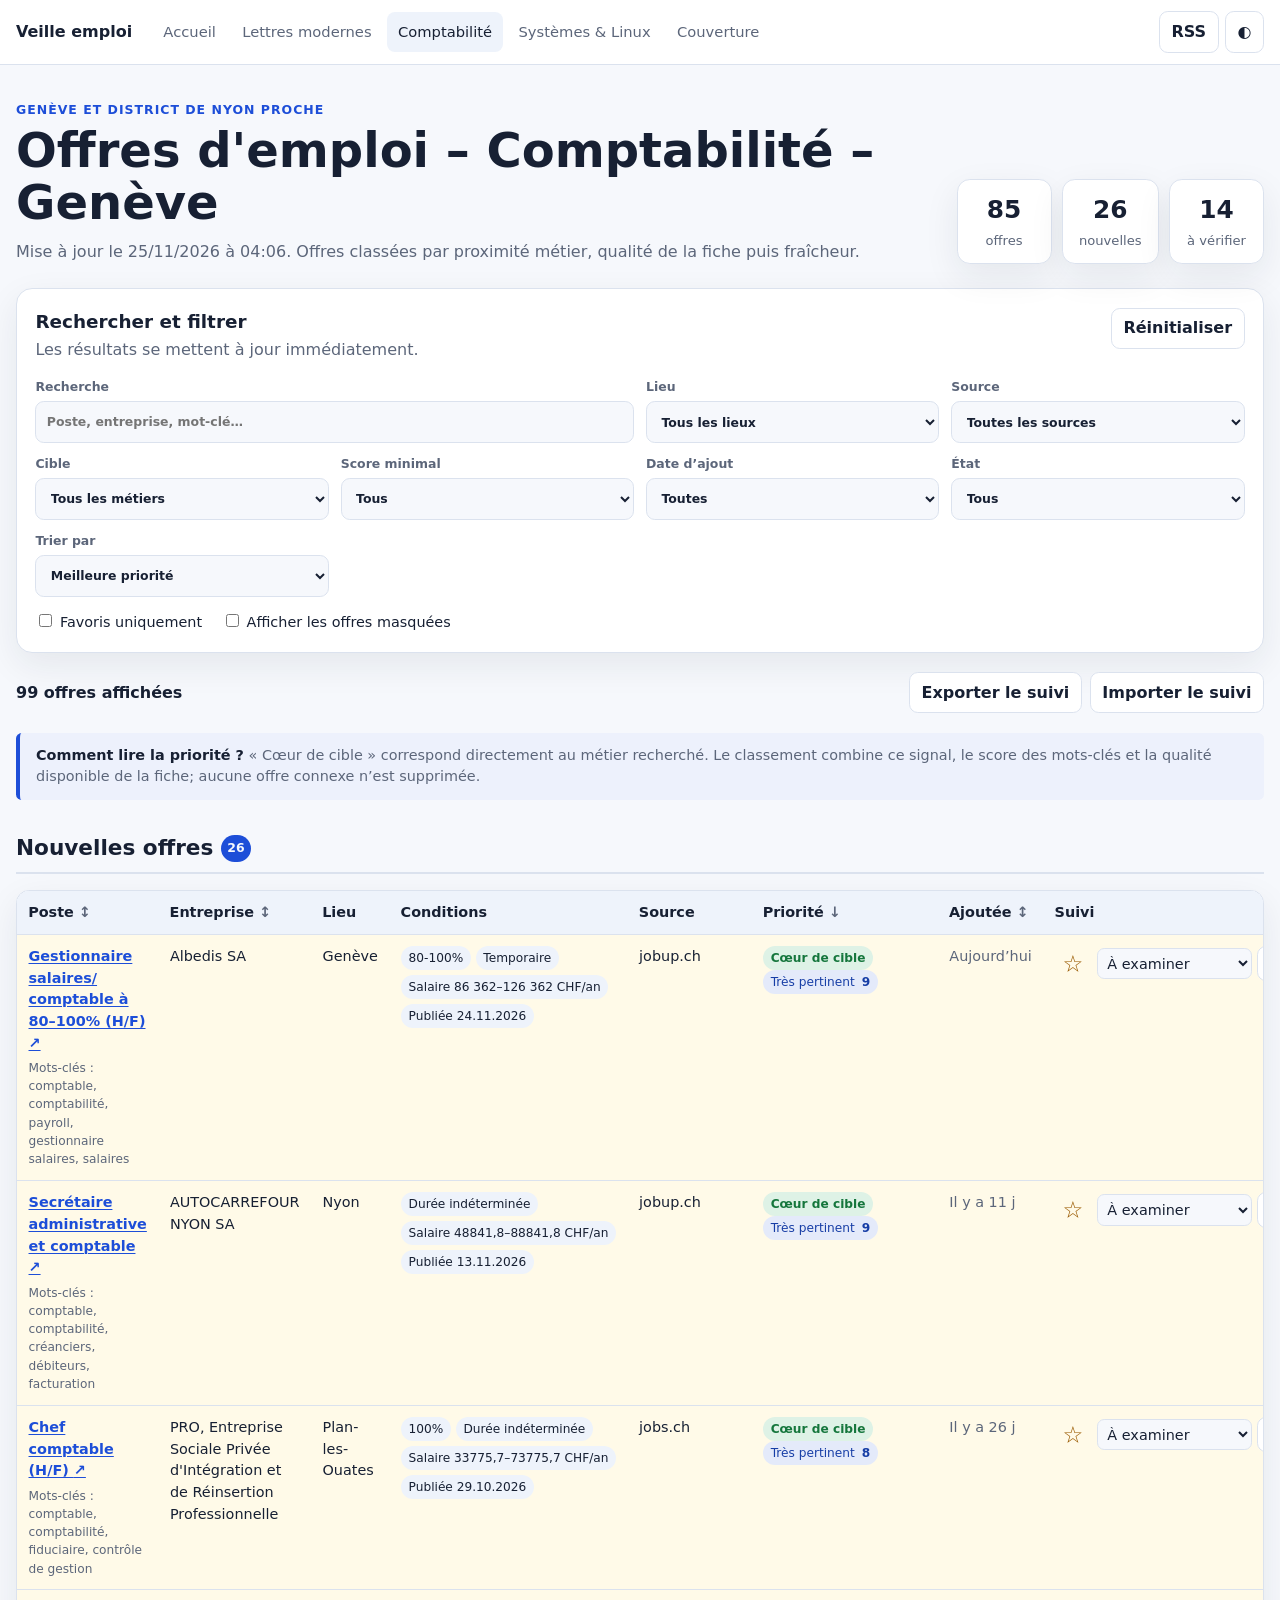
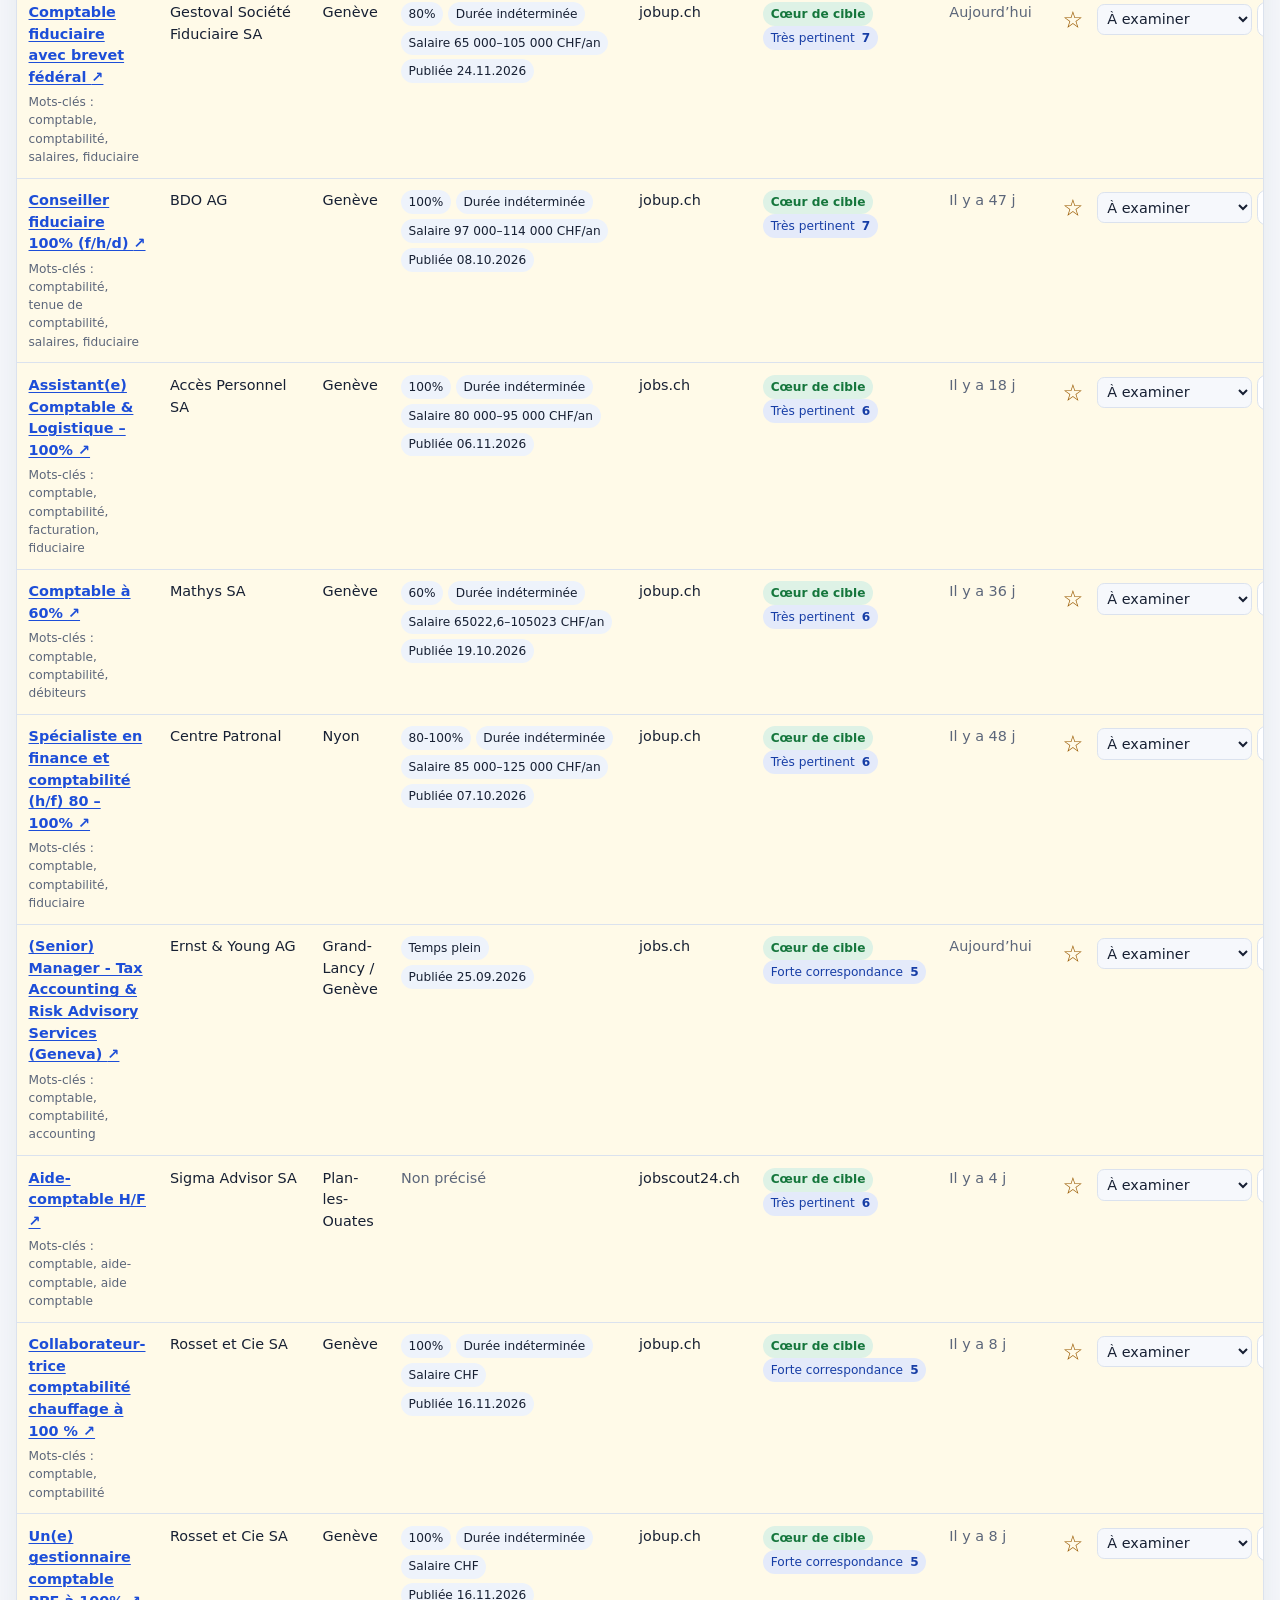
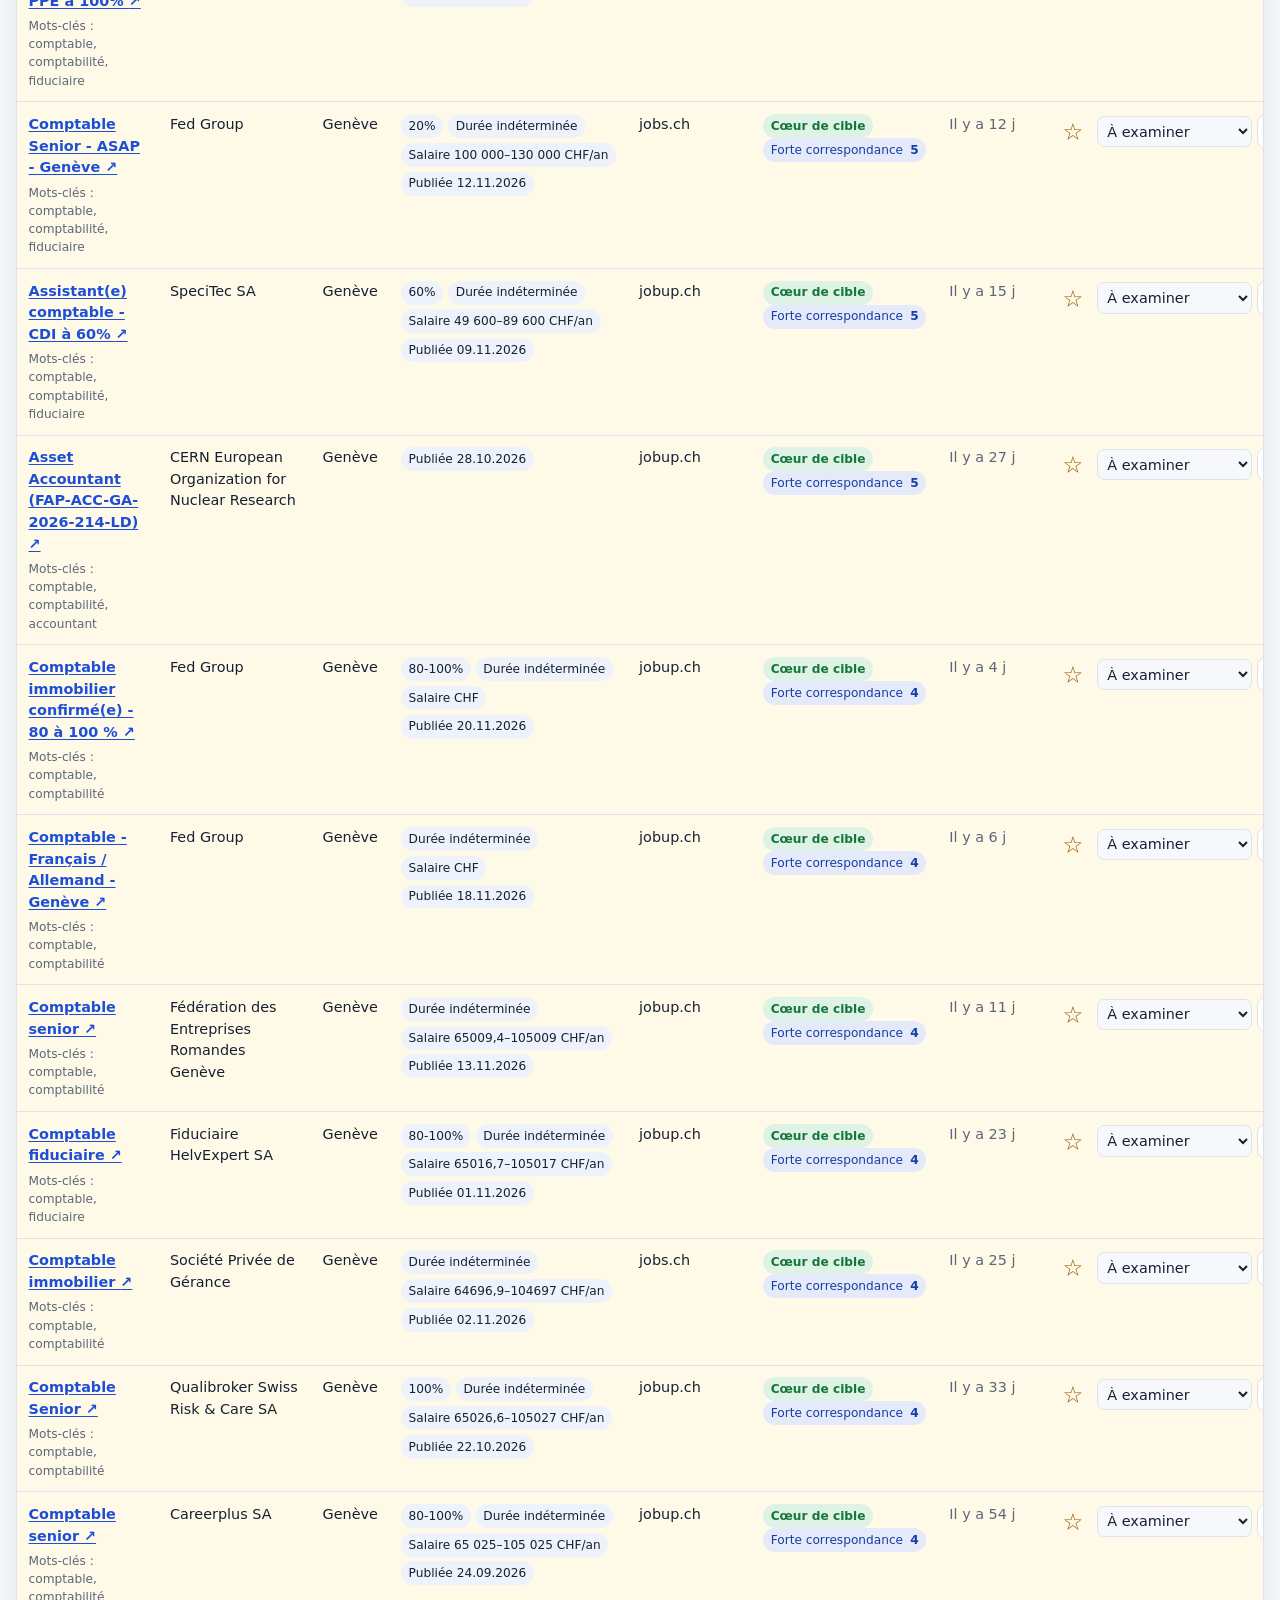
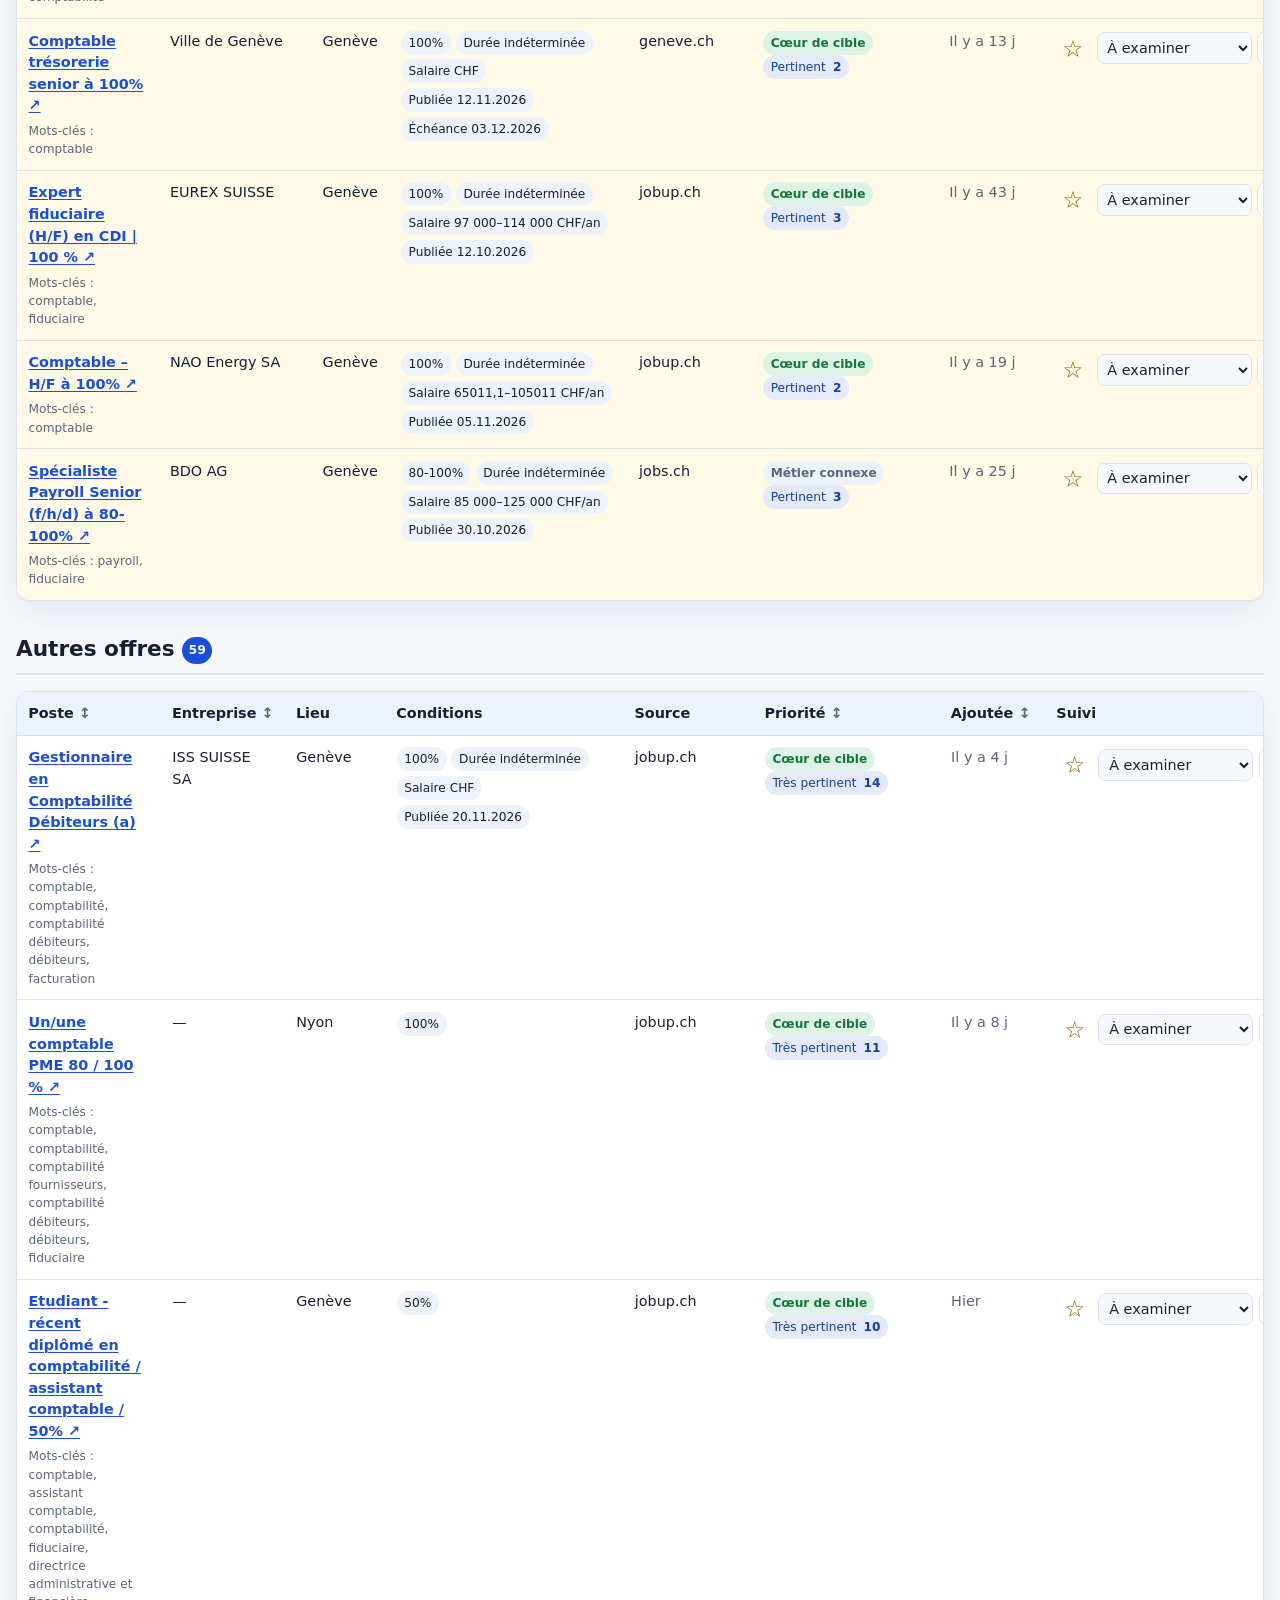
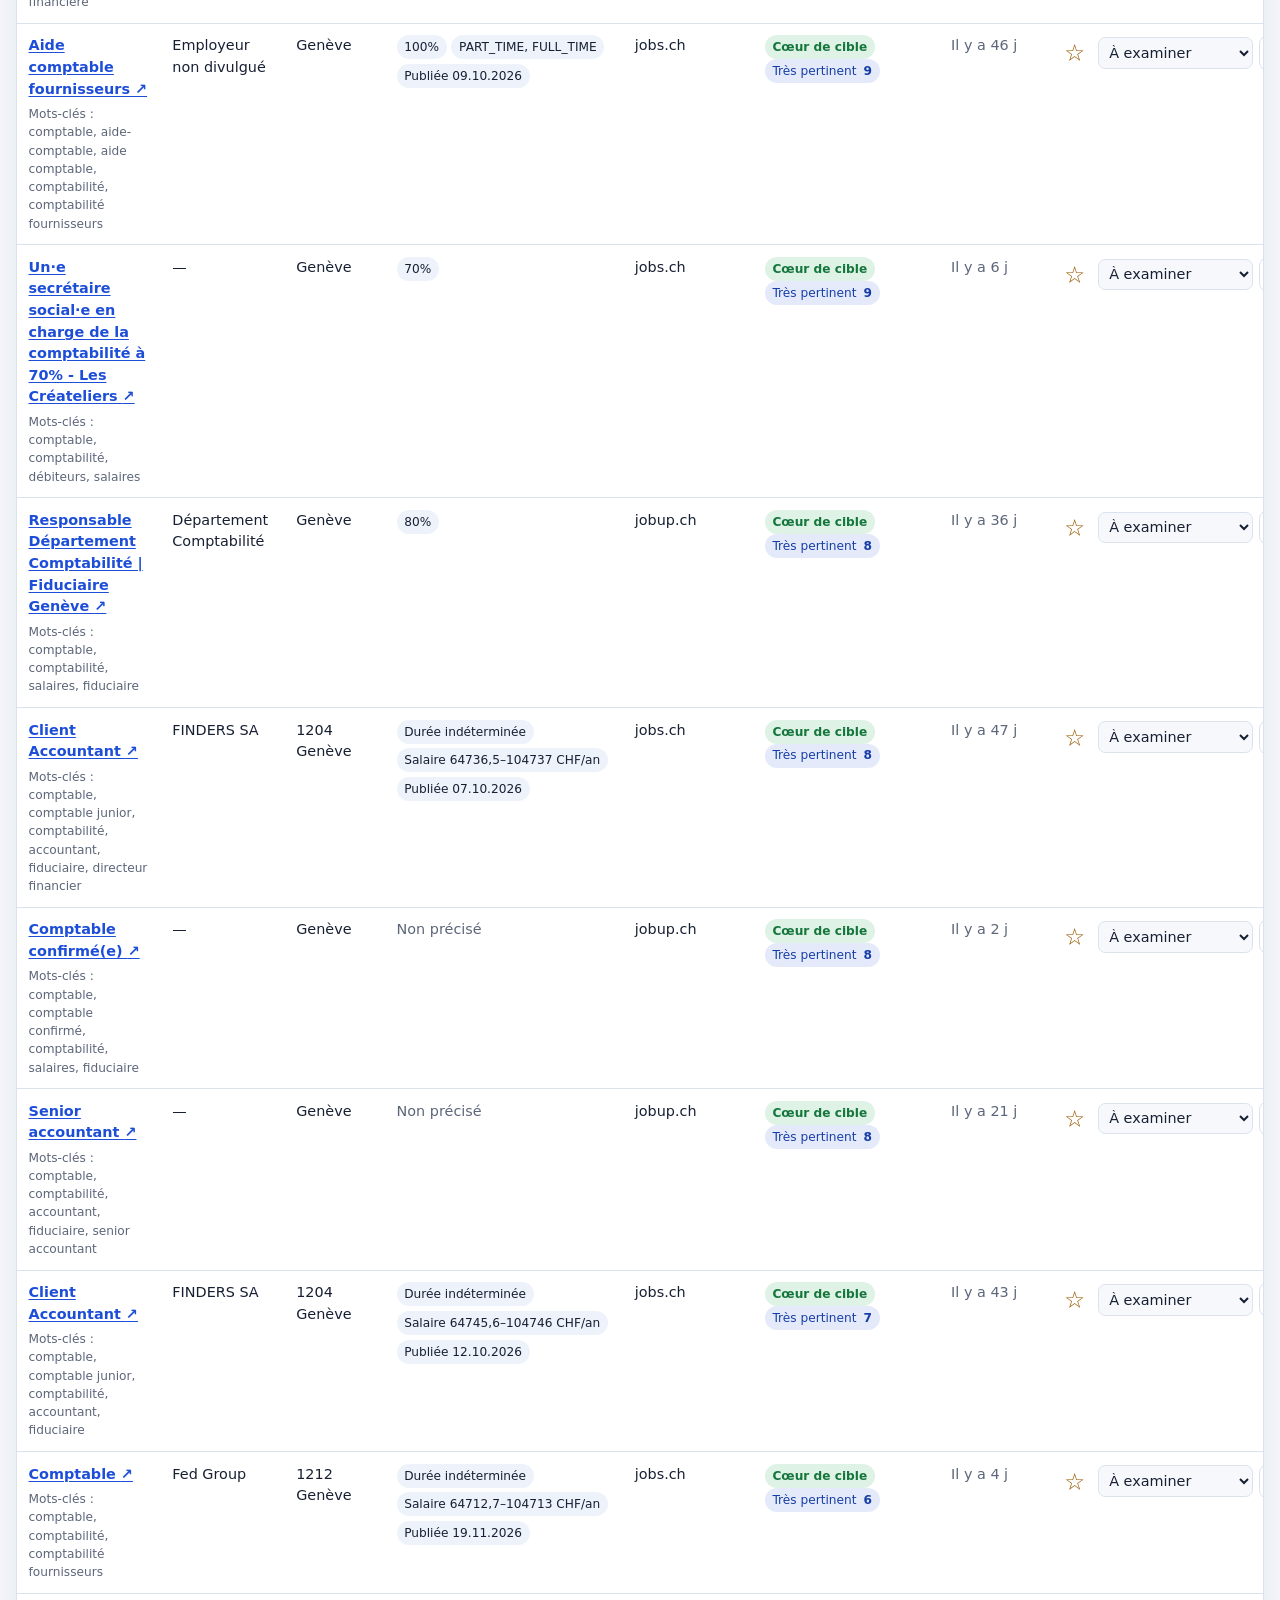
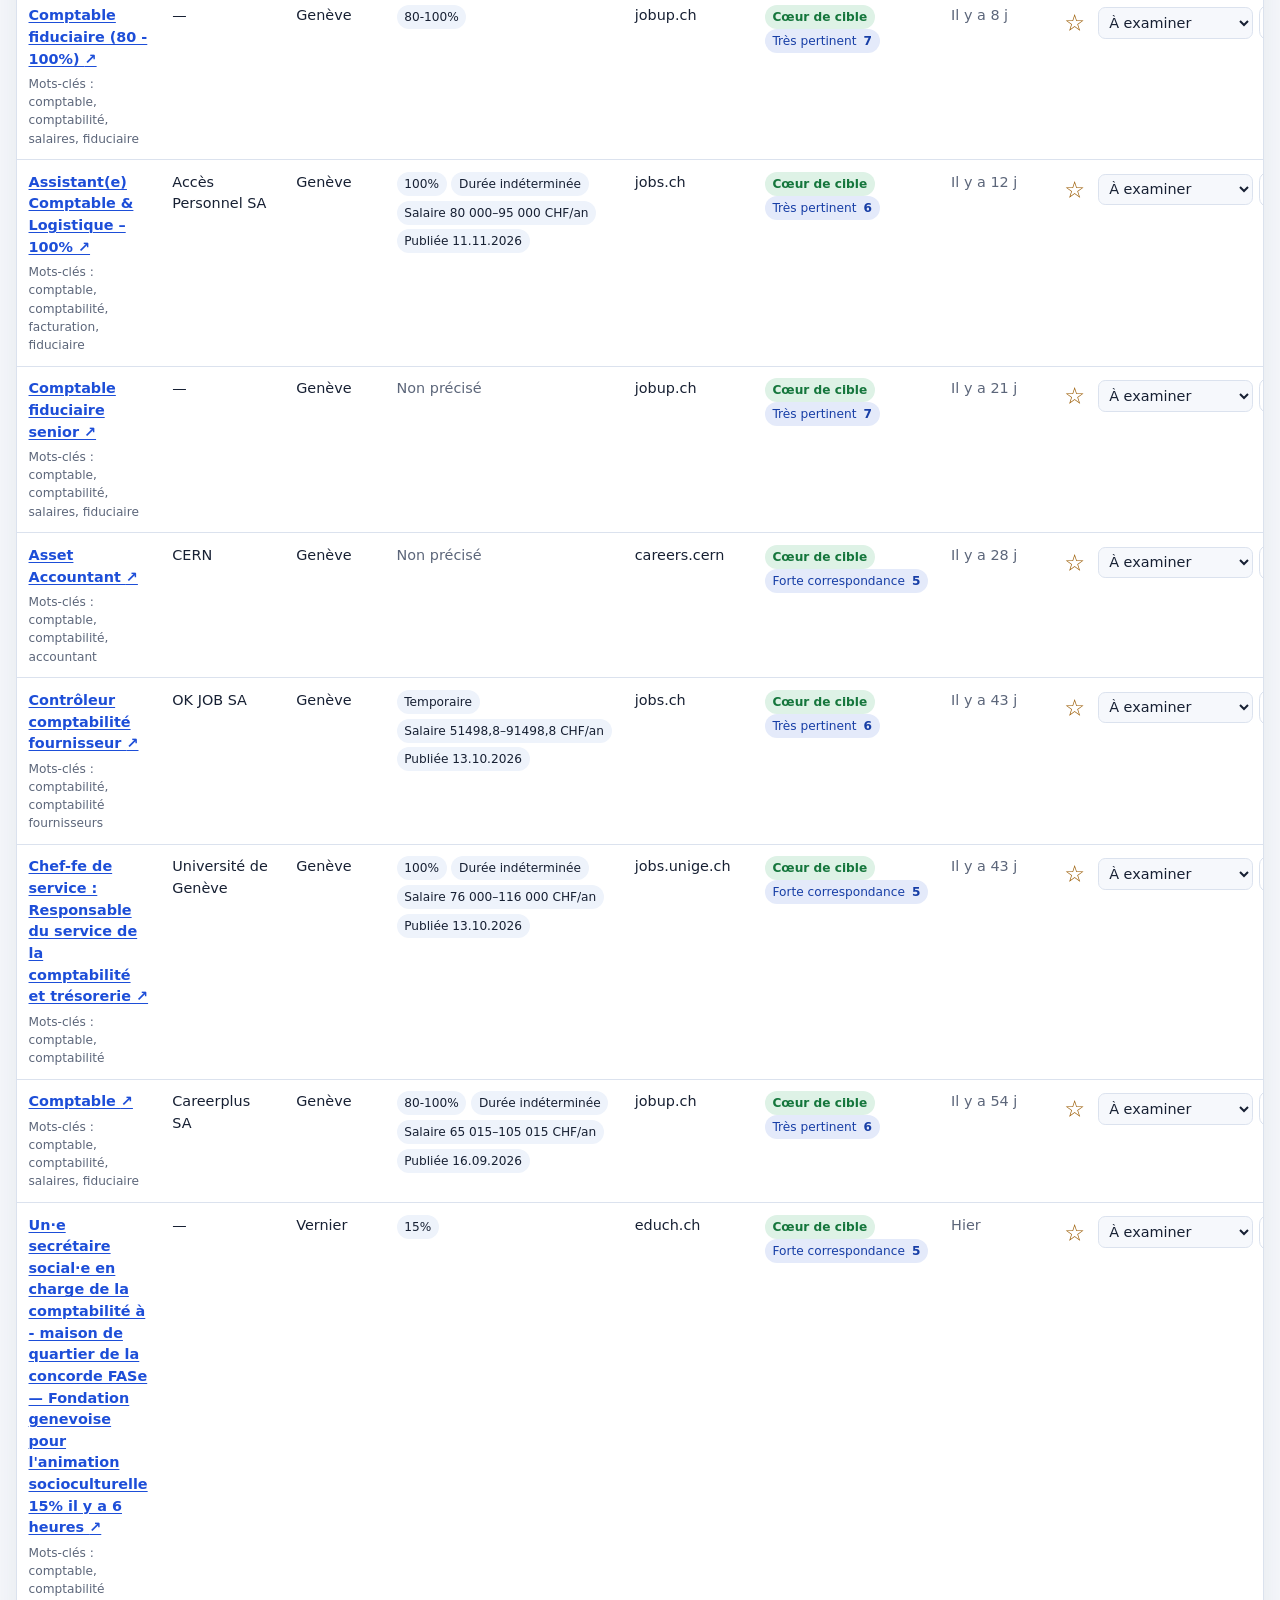
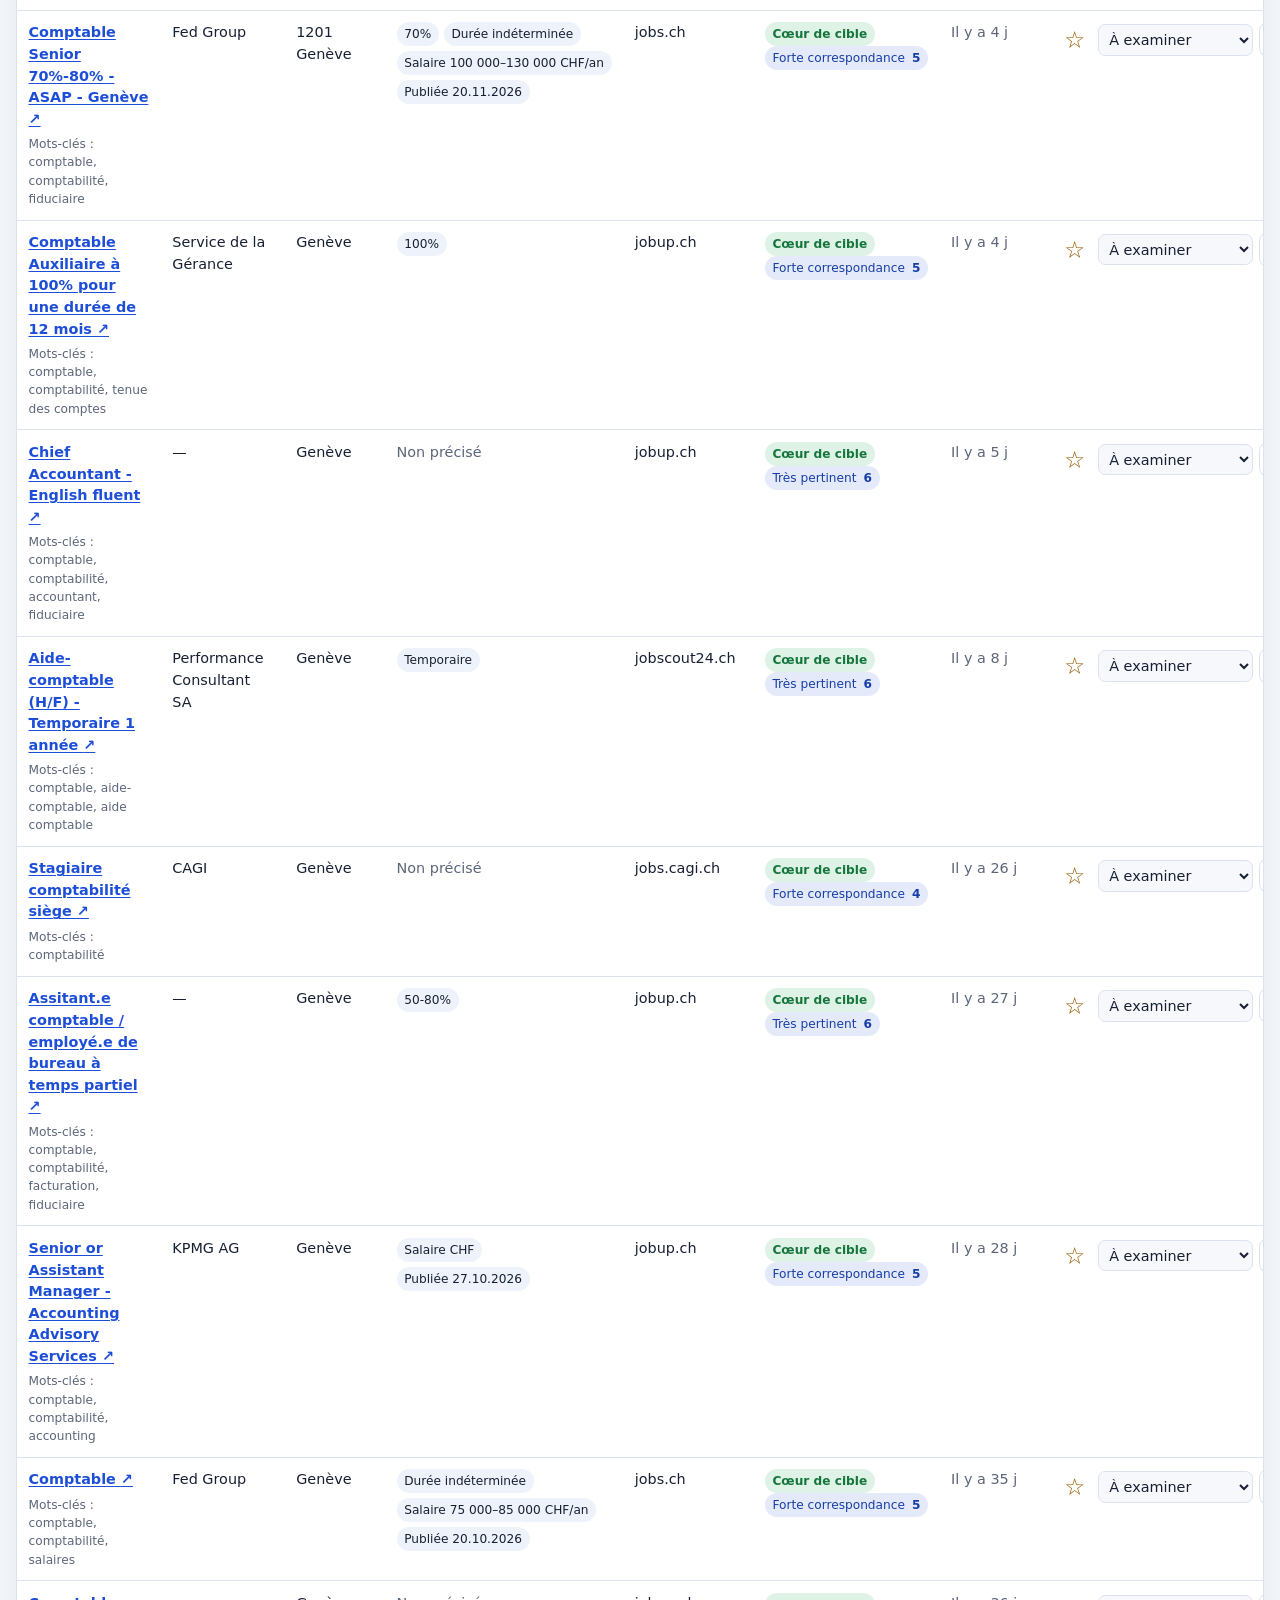
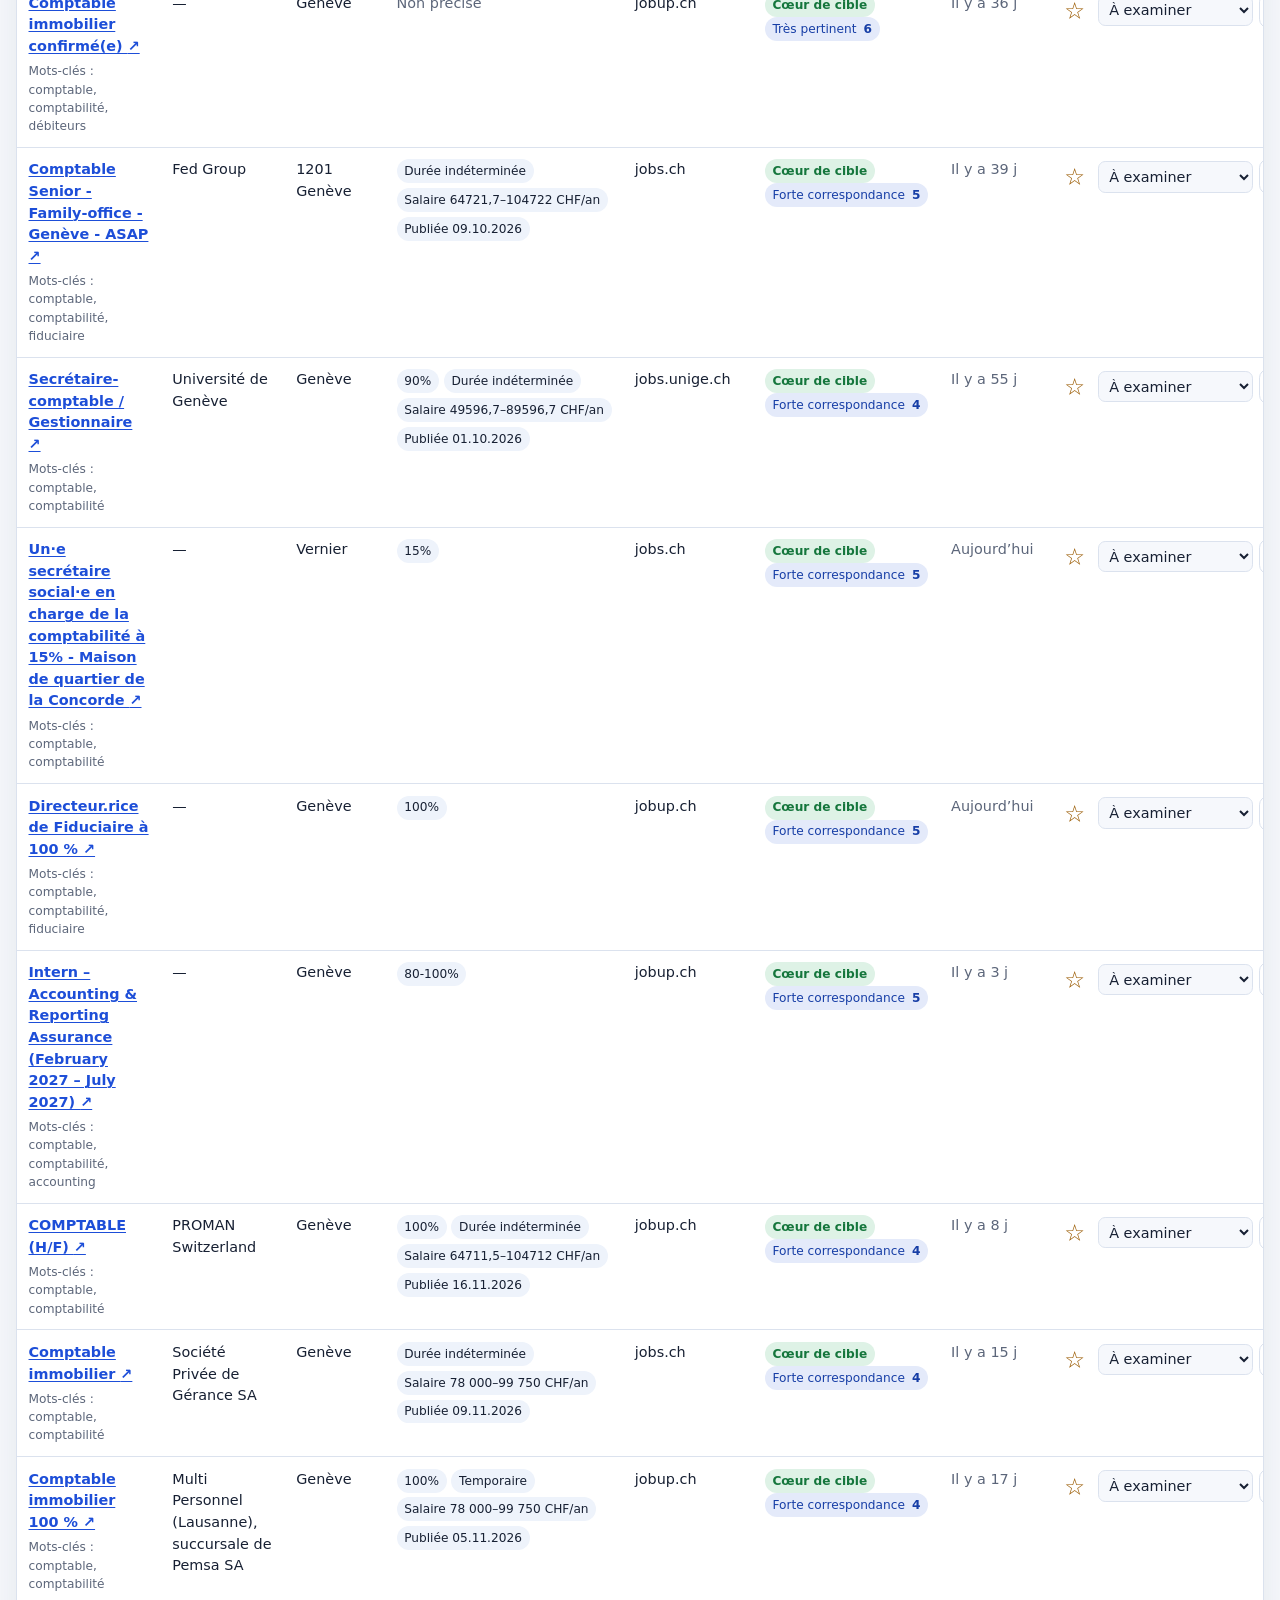
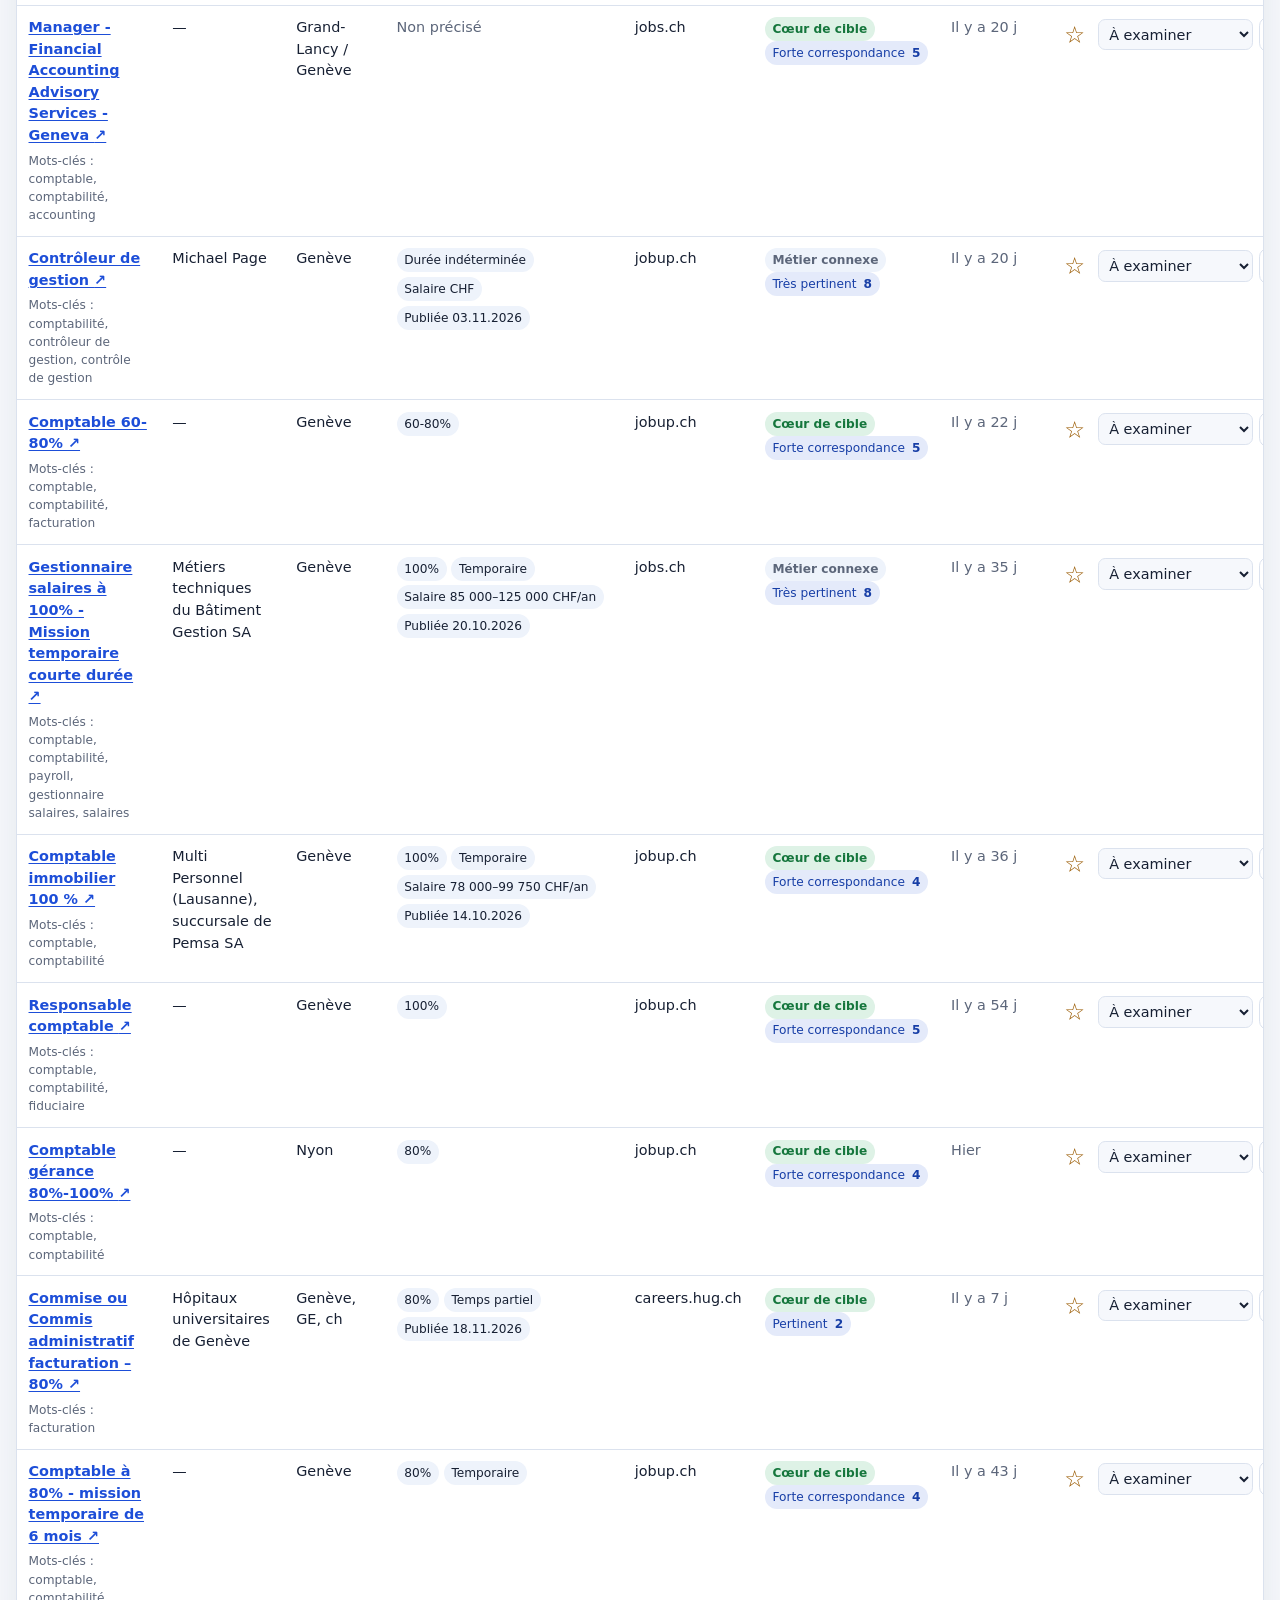
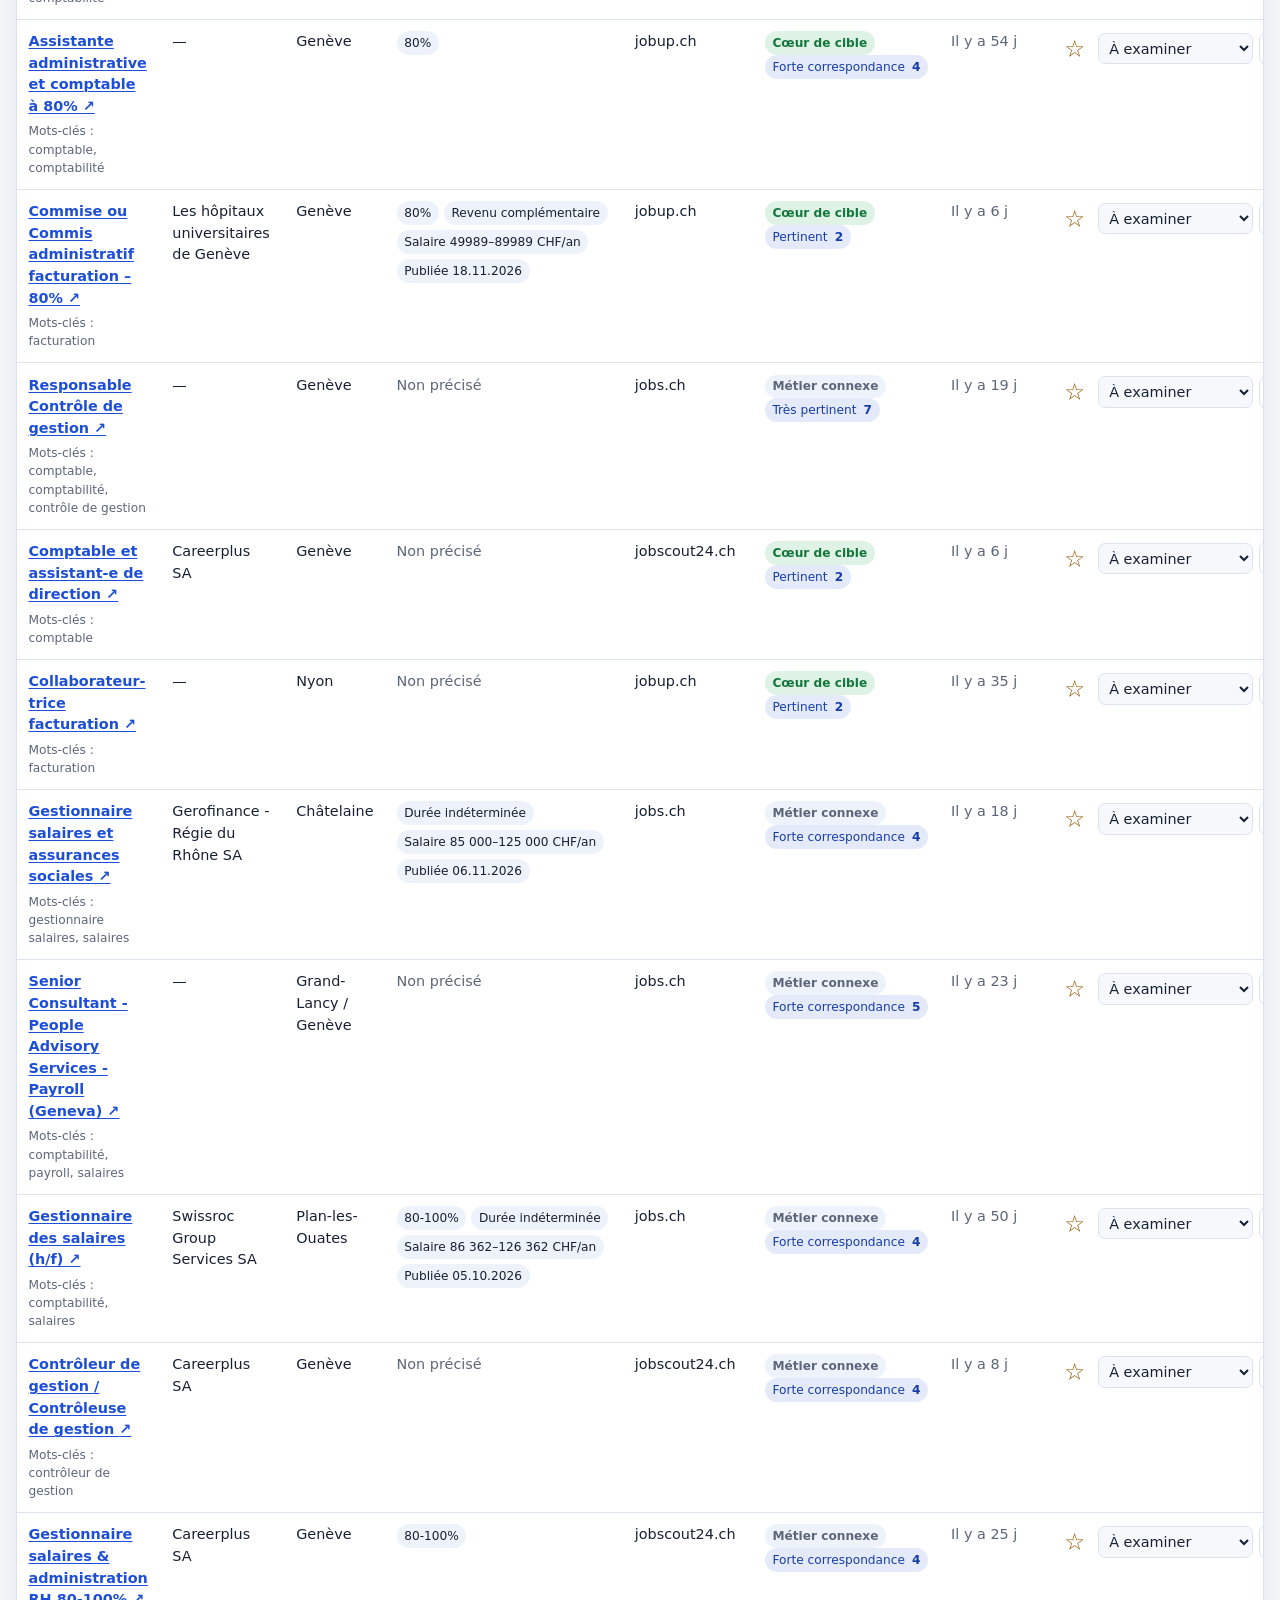
==== commit cb93d16f: "Mise à jour automatique des offres 2026-11-25 03:07" ====
--- a/docs/comptabilite/index.html
+++ b/docs/comptabilite/index.html
@@ -20,9 +20,9 @@
 <main class="shell" id="offres">
 <section class="hero"><div><p class="eyebrow">Genève et district de Nyon proche</p>
 <h1>Offres d&#x27;emploi – Comptabilité – Genève</h1>
-<p class="updated">Mise à jour le 24/11/2026 à 19:56. Offres classées par proximité métier, qualité de la fiche puis fraîcheur.</p></div>
-<div class="hero-stats"><div><strong>86</strong><span>offres</span></div>
-<div><strong>27</strong><span>nouvelles</span></div>
+<p class="updated">Mise à jour le 25/11/2026 à 04:06. Offres classées par proximité métier, qualité de la fiche puis fraîcheur.</p></div>
+<div class="hero-stats"><div><strong>85</strong><span>offres</span></div>
+<div><strong>26</strong><span>nouvelles</span></div>
 <div><strong>14</strong><span>à vérifier</span></div></div></section>
 
 <section class="panel filters" aria-labelledby="filters-title"><div class="panel-title-row">
@@ -30,7 +30,7 @@
 <button id="reset-filters" class="secondary" type="button">Réinitialiser</button></div>
 <div class="filter-grid">
 <label class="search-field">Recherche<input id="search" type="search" placeholder="Poste, entreprise, mot-clé…" autocomplete="off"></label>
-<label>Lieu<select id="location-filter"><option value="">Tous les lieux</option><option value="1201 Genève">1201 Genève</option><option value="1204 Genève">1204 Genève</option><option value="1212 Genève">1212 Genève</option><option value="Carouge GE">Carouge GE</option><option value="Châtelaine">Châtelaine</option><option value="Genève">Genève</option><option value="Genève, GE, ch">Genève, GE, ch</option><option value="Grand-Lancy / Genève">Grand-Lancy / Genève</option><option value="Nyon">Nyon</option><option value="Plan-les-Ouates">Plan-les-Ouates</option><option value="Vernier">Vernier</option></select></label>
+<label>Lieu<select id="location-filter"><option value="">Tous les lieux</option><option value="1201 Genève">1201 Genève</option><option value="1204 Genève">1204 Genève</option><option value="1212 Genève">1212 Genève</option><option value="Châtelaine">Châtelaine</option><option value="Genève">Genève</option><option value="Genève, GE, ch">Genève, GE, ch</option><option value="Grand-Lancy / Genève">Grand-Lancy / Genève</option><option value="Nyon">Nyon</option><option value="Plan-les-Ouates">Plan-les-Ouates</option><option value="Vernier">Vernier</option></select></label>
 <label>Source<select id="source-filter"><option value="">Toutes les sources</option><option value="careers.cern">careers.cern</option><option value="careers.hug.ch">careers.hug.ch</option><option value="careers.pictet.com">careers.pictet.com</option><option value="educh.ch">educh.ch</option><option value="ge.ch">ge.ch</option><option value="geneve.ch">geneve.ch</option><option value="jobs.cagi.ch">jobs.cagi.ch</option><option value="jobs.ch">jobs.ch</option><option value="jobs.unige.ch">jobs.unige.ch</option><option value="jobscout24.ch">jobscout24.ch</option><option value="jobup.ch">jobup.ch</option></select></label>
 <label>Cible<select id="fit-filter"><option value="">Tous les métiers</option><option value="core">Cœur de cible</option>
 <option value="adjacent">Métiers connexes</option></select></label>
@@ -47,14 +47,14 @@
 <label><input id="show-hidden" type="checkbox"> Afficher les offres masquées</label></div>
 </section>
 
-<div class="results-bar"><p id="result-count" role="status" aria-live="polite">100 offres affichées</p>
+<div class="results-bar"><p id="result-count" role="status" aria-live="polite">99 offres affichées</p>
 <div><button id="export-tracking" class="secondary" type="button">Exporter le suivi</button>
 <label class="button secondary" for="import-tracking">Importer le suivi</label>
 <input id="import-tracking" class="sr-only" type="file" accept="application/json"></div></div>
 
 <aside class="score-help"><strong>Comment lire la priorité ?</strong> « Cœur de cible » correspond directement au métier recherché. Le classement combine ce signal, le score des mots-clés et la qualité disponible de la fiche; aucune offre connexe n’est supprimée.</aside>
 <section class="jobs-section" id="nouvelles">
-<div class="section-heading"><h2>Nouvelles offres <span class="count" data-count>27</span></h2></div>
+<div class="section-heading"><h2>Nouvelles offres <span class="count" data-count>26</span></h2></div>
 <div class="table-wrap"><table><caption class="sr-only">Nouvelles offres</caption>
 <thead><tr>
 <th scope="col"><button class="sort-button" data-sort="title">Poste</button></th>
@@ -62,30 +62,29 @@
 <th scope="col">Lieu</th><th scope="col">Conditions</th><th scope="col">Source</th>
 <th scope="col"><button class="sort-button" data-sort="rank">Priorité</button></th>
 <th scope="col"><button class="sort-button" data-sort="date">Ajoutée</button></th>
-<th scope="col">Suivi</th></tr></thead><tbody><tr class="job-row new" data-id="86127f16013ffe8250fcbf4ada352ab7" data-legacy-id="0dc4a7f3d20137d79a24f2214b659a3c" data-search="secretaire administrative et comptable autocarrefour nyon sa nyon jobup.ch comptable comptabilite creanciers debiteurs facturation" data-source="jobup.ch" data-location="Nyon" data-company="AUTOCARREFOUR NYON SA" data-score="9" data-rank="15" data-fit="core" data-date="2026-11-13T16:23:31.925234+01:00" data-title="secretaire administrative et comptable"><td data-label="Poste"><a class="job-title" href="https://www.jobup.ch/fr/emplois/detail/8035e1c3-fff1-467d-9e5a-c05e892ae306/" target="_blank" rel="noopener noreferrer">Secrétaire administrative et comptable <span aria-hidden="true">↗</span></a><span class="keywords">Mots-clés : comptable, comptabilité, créanciers, débiteurs, facturation</span></td><td data-label="Entreprise">AUTOCARREFOUR NYON SA</td><td data-label="Lieu">Nyon</td><td data-label="Conditions"><div class="details"><span class="detail-chip">Durée indéterminée</span><span class="detail-chip">Salaire 48841,8–88841,8 CHF/an</span><span class="detail-chip">Publiée 13.11.2026</span></div></td><td data-label="Source">jobup.ch</td><td data-label="Priorité"><span class="fit-tier fit-core">Cœur de cible</span> <span class="score score-3" title="Priorité 15. Score métier 9. Très pertinent. Mots-clés : comptable, comptabilité, créanciers, débiteurs, facturation">Très pertinent <strong>9</strong></span></td><td data-label="Ajoutée"><time datetime="2026-11-13T16:23:31.925234+01:00" title="13.11.2026">Il y a 11 j</time></td><td data-label="Suivi"><div class="tracking"><button class="favorite" type="button" aria-label="Ajouter aux favoris" title="Ajouter aux favoris">☆</button><select class="job-status" aria-label="État de la candidature"><option value="">À examiner</option><option value="applied">Candidature envoyée</option><option value="ignored">Ignorée</option></select><button class="hide-job secondary" type="button" title="Masquer cette offre">Masquer</button></div></td></tr>
-<tr class="job-row new" data-id="1dfc459e1c9b3f8349542eb6c671c68b" data-legacy-id="9f10ed1fae3a35b798bfb8707a67389d" data-search="gestionnaire salaires/ comptable a 80-100% (h/f) — geneve jobup.ch comptable comptabilite payroll gestionnaire salaires salaires" data-source="jobup.ch" data-location="Genève" data-company="—" data-score="9" data-rank="14" data-fit="core" data-date="2026-11-16T17:59:49.146291+01:00" data-title="gestionnaire salaires/ comptable a 80-100% (h/f)"><td data-label="Poste"><a class="job-title" href="https://www.jobup.ch/fr/emplois/detail/5b600a13-dd3f-4f8b-9b5e-8bd310c365d0/" target="_blank" rel="noopener noreferrer">Gestionnaire salaires/ comptable à 80-100% (H/F) <span aria-hidden="true">↗</span></a><span class="keywords">Mots-clés : comptable, comptabilité, payroll, gestionnaire salaires, salaires</span></td><td data-label="Entreprise">—</td><td data-label="Lieu">Genève</td><td data-label="Conditions"><div class="details"><span class="detail-chip">80-100%</span></div></td><td data-label="Source">jobup.ch</td><td data-label="Priorité"><span class="fit-tier fit-core">Cœur de cible</span> <span class="score score-3" title="Priorité 14. Score métier 9. Très pertinent. Mots-clés : comptable, comptabilité, payroll, gestionnaire salaires, salaires">Très pertinent <strong>9</strong></span></td><td data-label="Ajoutée"><time datetime="2026-11-16T17:59:49.146291+01:00" title="16.11.2026">Il y a 8 j</time></td><td data-label="Suivi"><div class="tracking"><button class="favorite" type="button" aria-label="Ajouter aux favoris" title="Ajouter aux favoris">☆</button><select class="job-status" aria-label="État de la candidature"><option value="">À examiner</option><option value="applied">Candidature envoyée</option><option value="ignored">Ignorée</option></select><button class="hide-job secondary" type="button" title="Masquer cette offre">Masquer</button></div></td></tr>
+<th scope="col">Suivi</th></tr></thead><tbody><tr class="job-row new" data-id="fe66054bc7e2cc77282c5f9278a037d5" data-legacy-id="7f7941b5b601f3a7c87a8bc6e81eedfc" data-search="gestionnaire salaires/ comptable a 80–100% (h/f) albedis sa geneve jobup.ch comptable comptabilite payroll gestionnaire salaires salaires" data-source="jobup.ch" data-location="Genève" data-company="Albedis SA" data-score="9" data-rank="15" data-fit="core" data-date="2026-11-25T04:02:38.513901+01:00" data-title="gestionnaire salaires/ comptable a 80–100% (h/f)"><td data-label="Poste"><a class="job-title" href="https://www.jobup.ch/fr/emplois/detail/e22a802e-50b0-4ff2-b9a6-8280fabe9d60/" target="_blank" rel="noopener noreferrer">Gestionnaire salaires/ comptable à 80–100% (H/F) <span aria-hidden="true">↗</span></a><span class="keywords">Mots-clés : comptable, comptabilité, payroll, gestionnaire salaires, salaires</span></td><td data-label="Entreprise">Albedis SA</td><td data-label="Lieu">Genève</td><td data-label="Conditions"><div class="details"><span class="detail-chip">80-100%</span><span class="detail-chip">Temporaire</span><span class="detail-chip">Salaire 86 362–126 362 CHF/an</span><span class="detail-chip">Publiée 24.11.2026</span></div></td><td data-label="Source">jobup.ch</td><td data-label="Priorité"><span class="fit-tier fit-core">Cœur de cible</span> <span class="score score-3" title="Priorité 15. Score métier 9. Très pertinent. Mots-clés : comptable, comptabilité, payroll, gestionnaire salaires, salaires">Très pertinent <strong>9</strong></span></td><td data-label="Ajoutée"><time datetime="2026-11-25T04:02:38.513901+01:00" title="25.11.2026">Aujourd’hui</time></td><td data-label="Suivi"><div class="tracking"><button class="favorite" type="button" aria-label="Ajouter aux favoris" title="Ajouter aux favoris">☆</button><select class="job-status" aria-label="État de la candidature"><option value="">À examiner</option><option value="applied">Candidature envoyée</option><option value="ignored">Ignorée</option></select><button class="hide-job secondary" type="button" title="Masquer cette offre">Masquer</button></div></td></tr>
+<tr class="job-row new" data-id="86127f16013ffe8250fcbf4ada352ab7" data-legacy-id="0dc4a7f3d20137d79a24f2214b659a3c" data-search="secretaire administrative et comptable autocarrefour nyon sa nyon jobup.ch comptable comptabilite creanciers debiteurs facturation" data-source="jobup.ch" data-location="Nyon" data-company="AUTOCARREFOUR NYON SA" data-score="9" data-rank="15" data-fit="core" data-date="2026-11-13T16:23:31.925234+01:00" data-title="secretaire administrative et comptable"><td data-label="Poste"><a class="job-title" href="https://www.jobup.ch/fr/emplois/detail/8035e1c3-fff1-467d-9e5a-c05e892ae306/" target="_blank" rel="noopener noreferrer">Secrétaire administrative et comptable <span aria-hidden="true">↗</span></a><span class="keywords">Mots-clés : comptable, comptabilité, créanciers, débiteurs, facturation</span></td><td data-label="Entreprise">AUTOCARREFOUR NYON SA</td><td data-label="Lieu">Nyon</td><td data-label="Conditions"><div class="details"><span class="detail-chip">Durée indéterminée</span><span class="detail-chip">Salaire 48841,8–88841,8 CHF/an</span><span class="detail-chip">Publiée 13.11.2026</span></div></td><td data-label="Source">jobup.ch</td><td data-label="Priorité"><span class="fit-tier fit-core">Cœur de cible</span> <span class="score score-3" title="Priorité 15. Score métier 9. Très pertinent. Mots-clés : comptable, comptabilité, créanciers, débiteurs, facturation">Très pertinent <strong>9</strong></span></td><td data-label="Ajoutée"><time datetime="2026-11-13T16:23:31.925234+01:00" title="13.11.2026">Il y a 11 j</time></td><td data-label="Suivi"><div class="tracking"><button class="favorite" type="button" aria-label="Ajouter aux favoris" title="Ajouter aux favoris">☆</button><select class="job-status" aria-label="État de la candidature"><option value="">À examiner</option><option value="applied">Candidature envoyée</option><option value="ignored">Ignorée</option></select><button class="hide-job secondary" type="button" title="Masquer cette offre">Masquer</button></div></td></tr>
 <tr class="job-row new" data-id="8554a6d422adf53dbca1f8835c868456" data-legacy-id="a1a6dc9dd332fa24503a84fea151bfbf" data-search="chef comptable (h/f) pro, entreprise sociale privee d&#x27;integration et de reinsertion professionnelle plan-les-ouates jobs.ch comptable comptabilite fiduciaire controle de gestion" data-source="jobs.ch" data-location="Plan-les-Ouates" data-company="PRO, Entreprise Sociale Privée d&#x27;Intégration et de Réinsertion Professionnelle" data-score="8" data-rank="14" data-fit="core" data-date="2026-10-29T15:16:08.128235+01:00" data-title="chef comptable (h/f)"><td data-label="Poste"><a class="job-title" href="https://www.jobs.ch/fr/offres-emplois/detail/b4c7772f-f066-4b8f-a6a2-e4c1e9d1c1de/" target="_blank" rel="noopener noreferrer">Chef comptable (H/F) <span aria-hidden="true">↗</span></a><span class="keywords">Mots-clés : comptable, comptabilité, fiduciaire, contrôle de gestion</span></td><td data-label="Entreprise">PRO, Entreprise Sociale Privée d&#x27;Intégration et de Réinsertion Professionnelle</td><td data-label="Lieu">Plan-les-Ouates</td><td data-label="Conditions"><div class="details"><span class="detail-chip">100%</span><span class="detail-chip">Durée indéterminée</span><span class="detail-chip">Salaire 33775,7–73775,7 CHF/an</span><span class="detail-chip">Publiée 29.10.2026</span></div></td><td data-label="Source">jobs.ch</td><td data-label="Priorité"><span class="fit-tier fit-core">Cœur de cible</span> <span class="score score-3" title="Priorité 14. Score métier 8. Très pertinent. Mots-clés : comptable, comptabilité, fiduciaire, contrôle de gestion">Très pertinent <strong>8</strong></span></td><td data-label="Ajoutée"><time datetime="2026-10-29T15:16:08.128235+01:00" title="29.10.2026">Il y a 26 j</time></td><td data-label="Suivi"><div class="tracking"><button class="favorite" type="button" aria-label="Ajouter aux favoris" title="Ajouter aux favoris">☆</button><select class="job-status" aria-label="État de la candidature"><option value="">À examiner</option><option value="applied">Candidature envoyée</option><option value="ignored">Ignorée</option></select><button class="hide-job secondary" type="button" title="Masquer cette offre">Masquer</button></div></td></tr>
-<tr class="job-row new" data-id="d4fd43d6eec6310bbb1f20e46bedee19" data-legacy-id="d594061e3e9ab883cdfccaaffcb8b105" data-search="comptable fiduciaire avec brevet federal gestoval societe fiduciaire sa carouge ge jobscout24.ch comptable comptabilite salaires fiduciaire" data-source="jobscout24.ch" data-location="Carouge GE" data-company="Gestoval Société Fiduciaire SA" data-score="7" data-rank="13" data-fit="core" data-date="2026-11-24T19:52:25.554473+01:00" data-title="comptable fiduciaire avec brevet federal"><td data-label="Poste"><a class="job-title" href="https://www.jobscout24.ch/fr/job/5681a62e-f540-4a3f-af69-38303861c33c/" target="_blank" rel="noopener noreferrer">Comptable fiduciaire avec brevet fédéral <span aria-hidden="true">↗</span></a><span class="keywords">Mots-clés : comptable, comptabilité, salaires, fiduciaire</span></td><td data-label="Entreprise">Gestoval Société Fiduciaire SA</td><td data-label="Lieu">Carouge GE</td><td data-label="Conditions"><div class="details"><span class="detail-chip">80%</span></div></td><td data-label="Source">jobscout24.ch</td><td data-label="Priorité"><span class="fit-tier fit-core">Cœur de cible</span> <span class="score score-3" title="Priorité 13. Score métier 7. Très pertinent. Mots-clés : comptable, comptabilité, salaires, fiduciaire">Très pertinent <strong>7</strong></span></td><td data-label="Ajoutée"><time datetime="2026-11-24T19:52:25.554473+01:00" title="24.11.2026">Aujourd’hui</time></td><td data-label="Suivi"><div class="tracking"><button class="favorite" type="button" aria-label="Ajouter aux favoris" title="Ajouter aux favoris">☆</button><select class="job-status" aria-label="État de la candidature"><option value="">À examiner</option><option value="applied">Candidature envoyée</option><option value="ignored">Ignorée</option></select><button class="hide-job secondary" type="button" title="Masquer cette offre">Masquer</button></div></td></tr>
+<tr class="job-row new" data-id="26934ec12f38654cf8bd910bd9180d1b" data-legacy-id="61bce9e4322b82236a6371fbfc885c99" data-search="comptable fiduciaire avec brevet federal gestoval societe fiduciaire sa geneve jobup.ch comptable comptabilite salaires fiduciaire" data-source="jobup.ch" data-location="Genève" data-company="Gestoval Société Fiduciaire SA" data-score="7" data-rank="13" data-fit="core" data-date="2026-11-24T19:52:25.554473+01:00" data-title="comptable fiduciaire avec brevet federal"><td data-label="Poste"><a class="job-title" href="https://www.jobup.ch/fr/emplois/detail/5681a62e-f540-4a3f-af69-38303861c33c/" target="_blank" rel="noopener noreferrer">Comptable fiduciaire avec brevet fédéral <span aria-hidden="true">↗</span></a><span class="keywords">Mots-clés : comptable, comptabilité, salaires, fiduciaire</span></td><td data-label="Entreprise">Gestoval Société Fiduciaire SA</td><td data-label="Lieu">Genève</td><td data-label="Conditions"><div class="details"><span class="detail-chip">80%</span><span class="detail-chip">Durée indéterminée</span><span class="detail-chip">Salaire 65 000–105 000 CHF/an</span><span class="detail-chip">Publiée 24.11.2026</span></div></td><td data-label="Source">jobup.ch</td><td data-label="Priorité"><span class="fit-tier fit-core">Cœur de cible</span> <span class="score score-3" title="Priorité 13. Score métier 7. Très pertinent. Mots-clés : comptable, comptabilité, salaires, fiduciaire">Très pertinent <strong>7</strong></span></td><td data-label="Ajoutée"><time datetime="2026-11-24T19:52:25.554473+01:00" title="24.11.2026">Aujourd’hui</time></td><td data-label="Suivi"><div class="tracking"><button class="favorite" type="button" aria-label="Ajouter aux favoris" title="Ajouter aux favoris">☆</button><select class="job-status" aria-label="État de la candidature"><option value="">À examiner</option><option value="applied">Candidature envoyée</option><option value="ignored">Ignorée</option></select><button class="hide-job secondary" type="button" title="Masquer cette offre">Masquer</button></div></td></tr>
 <tr class="job-row new" data-id="bb7b3b32dda0b729c3a384f5dacf90e6" data-legacy-id="537c43aa83e2253eb97d5f8f412c4fb7" data-search="conseiller fiduciaire 100% (f/h/d) bdo ag geneve jobup.ch comptabilite tenue de comptabilite salaires fiduciaire" data-source="jobup.ch" data-location="Genève" data-company="BDO AG" data-score="7" data-rank="13" data-fit="core" data-date="2026-10-08T15:27:46.162511+02:00" data-title="conseiller fiduciaire 100% (f/h/d)"><td data-label="Poste"><a class="job-title" href="https://www.jobup.ch/fr/emplois/detail/d82d6b1e-21b7-421b-8fdd-06dd47365056/" target="_blank" rel="noopener noreferrer">Conseiller fiduciaire 100% (f/h/d) <span aria-hidden="true">↗</span></a><span class="keywords">Mots-clés : comptabilité, tenue de comptabilité, salaires, fiduciaire</span></td><td data-label="Entreprise">BDO AG</td><td data-label="Lieu">Genève</td><td data-label="Conditions"><div class="details"><span class="detail-chip">100%</span><span class="detail-chip">Durée indéterminée</span><span class="detail-chip">Salaire 97 000–114 000 CHF/an</span><span class="detail-chip">Publiée 08.10.2026</span></div></td><td data-label="Source">jobup.ch</td><td data-label="Priorité"><span class="fit-tier fit-core">Cœur de cible</span> <span class="score score-3" title="Priorité 13. Score métier 7. Très pertinent. Mots-clés : comptabilité, tenue de comptabilité, salaires, fiduciaire">Très pertinent <strong>7</strong></span></td><td data-label="Ajoutée"><time datetime="2026-10-08T15:27:46.162511+02:00" title="08.10.2026">Il y a 47 j</time></td><td data-label="Suivi"><div class="tracking"><button class="favorite" type="button" aria-label="Ajouter aux favoris" title="Ajouter aux favoris">☆</button><select class="job-status" aria-label="État de la candidature"><option value="">À examiner</option><option value="applied">Candidature envoyée</option><option value="ignored">Ignorée</option></select><button class="hide-job secondary" type="button" title="Masquer cette offre">Masquer</button></div></td></tr>
 <tr class="job-row new" data-id="e492b0bb25ffed5a5cfe3725cdfaab57" data-legacy-id="dc73f4cd532cf5deb741555fa9a12a7d" data-search="assistant(e) comptable &amp; logistique – 100% acces personnel sa geneve jobs.ch comptable comptabilite facturation fiduciaire" data-source="jobs.ch" data-location="Genève" data-company="Accès Personnel SA" data-score="6" data-rank="12" data-fit="core" data-date="2026-11-06T16:12:25.916118+01:00" data-title="assistant(e) comptable &amp; logistique – 100%"><td data-label="Poste"><a class="job-title" href="https://www.jobs.ch/fr/offres-emplois/detail/837d7913-97b6-4dbd-97f6-086f0d767a9e/" target="_blank" rel="noopener noreferrer">Assistant(e) Comptable &amp; Logistique – 100% <span aria-hidden="true">↗</span></a><span class="keywords">Mots-clés : comptable, comptabilité, facturation, fiduciaire</span></td><td data-label="Entreprise">Accès Personnel SA</td><td data-label="Lieu">Genève</td><td data-label="Conditions"><div class="details"><span class="detail-chip">100%</span><span class="detail-chip">Durée indéterminée</span><span class="detail-chip">Salaire 80 000–95 000 CHF/an</span><span class="detail-chip">Publiée 06.11.2026</span></div></td><td data-label="Source">jobs.ch</td><td data-label="Priorité"><span class="fit-tier fit-core">Cœur de cible</span> <span class="score score-3" title="Priorité 12. Score métier 6. Très pertinent. Mots-clés : comptable, comptabilité, facturation, fiduciaire">Très pertinent <strong>6</strong></span></td><td data-label="Ajoutée"><time datetime="2026-11-06T16:12:25.916118+01:00" title="06.11.2026">Il y a 18 j</time></td><td data-label="Suivi"><div class="tracking"><button class="favorite" type="button" aria-label="Ajouter aux favoris" title="Ajouter aux favoris">☆</button><select class="job-status" aria-label="État de la candidature"><option value="">À examiner</option><option value="applied">Candidature envoyée</option><option value="ignored">Ignorée</option></select><button class="hide-job secondary" type="button" title="Masquer cette offre">Masquer</button></div></td></tr>
 <tr class="job-row new" data-id="d9c0c15d9e959fce90a620c5ee6063cb" data-legacy-id="070c06b6adf5c7ace93c7e886ae2b332" data-search="comptable a 60% mathys sa geneve jobup.ch comptable comptabilite debiteurs" data-source="jobup.ch" data-location="Genève" data-company="Mathys SA" data-score="6" data-rank="12" data-fit="core" data-date="2026-10-19T15:08:56.505421+02:00" data-title="comptable a 60%"><td data-label="Poste"><a class="job-title" href="https://www.jobup.ch/fr/emplois/detail/d4d8128e-1067-445f-8a09-019eb946ba63/" target="_blank" rel="noopener noreferrer">Comptable à 60% <span aria-hidden="true">↗</span></a><span class="keywords">Mots-clés : comptable, comptabilité, débiteurs</span></td><td data-label="Entreprise">Mathys SA</td><td data-label="Lieu">Genève</td><td data-label="Conditions"><div class="details"><span class="detail-chip">60%</span><span class="detail-chip">Durée indéterminée</span><span class="detail-chip">Salaire 65022,6–105023 CHF/an</span><span class="detail-chip">Publiée 19.10.2026</span></div></td><td data-label="Source">jobup.ch</td><td data-label="Priorité"><span class="fit-tier fit-core">Cœur de cible</span> <span class="score score-3" title="Priorité 12. Score métier 6. Très pertinent. Mots-clés : comptable, comptabilité, débiteurs">Très pertinent <strong>6</strong></span></td><td data-label="Ajoutée"><time datetime="2026-10-19T15:08:56.505421+02:00" title="19.10.2026">Il y a 36 j</time></td><td data-label="Suivi"><div class="tracking"><button class="favorite" type="button" aria-label="Ajouter aux favoris" title="Ajouter aux favoris">☆</button><select class="job-status" aria-label="État de la candidature"><option value="">À examiner</option><option value="applied">Candidature envoyée</option><option value="ignored">Ignorée</option></select><button class="hide-job secondary" type="button" title="Masquer cette offre">Masquer</button></div></td></tr>
 <tr class="job-row new" data-id="ee6f238c4e0afde0d137a6809446f8b7" data-legacy-id="0bd215e4dac60acb2592181c7dd2b62b" data-search="specialiste en finance et comptabilite (h/f) 80 – 100% centre patronal nyon jobup.ch comptable comptabilite fiduciaire" data-source="jobup.ch" data-location="Nyon" data-company="Centre Patronal" data-score="6" data-rank="12" data-fit="core" data-date="2026-10-07T15:19:24.966585+02:00" data-title="specialiste en finance et comptabilite (h/f) 80 – 100%"><td data-label="Poste"><a class="job-title" href="https://www.jobup.ch/fr/emplois/detail/69cf84de-c574-4214-a286-3f0597ee0c58/" target="_blank" rel="noopener noreferrer">Spécialiste en finance et comptabilité (h/f) 80 – 100% <span aria-hidden="true">↗</span></a><span class="keywords">Mots-clés : comptable, comptabilité, fiduciaire</span></td><td data-label="Entreprise">Centre Patronal</td><td data-label="Lieu">Nyon</td><td data-label="Conditions"><div class="details"><span class="detail-chip">80-100%</span><span class="detail-chip">Durée indéterminée</span><span class="detail-chip">Salaire 85 000–125 000 CHF/an</span><span class="detail-chip">Publiée 07.10.2026</span></div></td><td data-label="Source">jobup.ch</td><td data-label="Priorité"><span class="fit-tier fit-core">Cœur de cible</span> <span class="score score-3" title="Priorité 12. Score métier 6. Très pertinent. Mots-clés : comptable, comptabilité, fiduciaire">Très pertinent <strong>6</strong></span></td><td data-label="Ajoutée"><time datetime="2026-10-07T15:19:24.966585+02:00" title="07.10.2026">Il y a 48 j</time></td><td data-label="Suivi"><div class="tracking"><button class="favorite" type="button" aria-label="Ajouter aux favoris" title="Ajouter aux favoris">☆</button><select class="job-status" aria-label="État de la candidature"><option value="">À examiner</option><option value="applied">Candidature envoyée</option><option value="ignored">Ignorée</option></select><button class="hide-job secondary" type="button" title="Masquer cette offre">Masquer</button></div></td></tr>
-<tr class="job-row new" data-id="f40558374729e2bed22f97a6de21981d" data-legacy-id="6a3286b6da1501e45384a783e8a0bfcd" data-search="(senior) manager - tax accounting &amp; risk advisory services (geneva) centre de services partages ey competences geneve jobup.ch comptable comptabilite accounting" data-source="jobup.ch" data-location="Genève" data-company="Centre de Services Partagés EY Compétences" data-score="5" data-rank="11" data-fit="core" data-date="2026-11-24T19:53:01.718543+01:00" data-title="(senior) manager - tax accounting &amp; risk advisory services (geneva)"><td data-label="Poste"><a class="job-title" href="https://www.jobup.ch/fr/emplois/detail/04179815-98f7-4185-bf28-a85b7460419b/" target="_blank" rel="noopener noreferrer">(Senior) Manager - Tax Accounting &amp; Risk Advisory Services (Geneva) <span aria-hidden="true">↗</span></a><span class="keywords">Mots-clés : comptable, comptabilité, accounting</span></td><td data-label="Entreprise">Centre de Services Partagés EY Compétences</td><td data-label="Lieu">Genève</td><td data-label="Conditions"><div class="details"><span class="muted">Non précisé</span></div></td><td data-label="Source">jobup.ch</td><td data-label="Priorité"><span class="fit-tier fit-core">Cœur de cible</span> <span class="score score-2" title="Priorité 11. Score métier 5. Forte correspondance. Mots-clés : comptable, comptabilité, accounting">Forte correspondance <strong>5</strong></span></td><td data-label="Ajoutée"><time datetime="2026-11-24T19:53:01.718543+01:00" title="24.11.2026">Aujourd’hui</time></td><td data-label="Suivi"><div class="tracking"><button class="favorite" type="button" aria-label="Ajouter aux favoris" title="Ajouter aux favoris">☆</button><select class="job-status" aria-label="État de la candidature"><option value="">À examiner</option><option value="applied">Candidature envoyée</option><option value="ignored">Ignorée</option></select><button class="hide-job secondary" type="button" title="Masquer cette offre">Masquer</button></div></td></tr>
+<tr class="job-row new" data-id="7ed19fcc9196ba20fabbe8c24bdc1505" data-legacy-id="3b3d278212c2fa33003b99c12c167405" data-search="(senior) manager - tax accounting &amp; risk advisory services (geneva) ernst &amp; young ag grand-lancy / geneve jobs.ch comptable comptabilite accounting" data-source="jobs.ch" data-location="Grand-Lancy / Genève" data-company="Ernst &amp; Young AG" data-score="5" data-rank="11" data-fit="core" data-date="2026-11-25T04:04:23.905832+01:00" data-title="(senior) manager - tax accounting &amp; risk advisory services (geneva)"><td data-label="Poste"><a class="job-title" href="https://www.jobs.ch/fr/offres-emplois/detail/04179815-98f7-4185-bf28-a85b7460419b/" target="_blank" rel="noopener noreferrer">(Senior) Manager - Tax Accounting &amp; Risk Advisory Services (Geneva) <span aria-hidden="true">↗</span></a><span class="keywords">Mots-clés : comptable, comptabilité, accounting</span></td><td data-label="Entreprise">Ernst &amp; Young AG</td><td data-label="Lieu">Grand-Lancy / Genève</td><td data-label="Conditions"><div class="details"><span class="detail-chip">Temps plein</span><span class="detail-chip">Publiée 25.09.2026</span></div></td><td data-label="Source">jobs.ch</td><td data-label="Priorité"><span class="fit-tier fit-core">Cœur de cible</span> <span class="score score-2" title="Priorité 11. Score métier 5. Forte correspondance. Mots-clés : comptable, comptabilité, accounting">Forte correspondance <strong>5</strong></span></td><td data-label="Ajoutée"><time datetime="2026-11-25T04:04:23.905832+01:00" title="25.11.2026">Aujourd’hui</time></td><td data-label="Suivi"><div class="tracking"><button class="favorite" type="button" aria-label="Ajouter aux favoris" title="Ajouter aux favoris">☆</button><select class="job-status" aria-label="État de la candidature"><option value="">À examiner</option><option value="applied">Candidature envoyée</option><option value="ignored">Ignorée</option></select><button class="hide-job secondary" type="button" title="Masquer cette offre">Masquer</button></div></td></tr>
 <tr class="job-row new" data-id="bf08c7131ba54986d880ef8ea8aa71ad" data-legacy-id="9969409308496da7a7ef9930134f05d4" data-search="aide-comptable h/f sigma advisor sa plan-les-ouates jobscout24.ch comptable aide-comptable aide comptable" data-source="jobscout24.ch" data-location="Plan-les-Ouates" data-company="Sigma Advisor SA" data-score="6" data-rank="11" data-fit="core" data-date="2026-11-20T17:08:08.158091+01:00" data-title="aide-comptable h/f"><td data-label="Poste"><a class="job-title" href="https://www.jobscout24.ch/fr/job/72c4e022-aec8-4ef8-94c0-d87928b5e520/" target="_blank" rel="noopener noreferrer">Aide-comptable H/F <span aria-hidden="true">↗</span></a><span class="keywords">Mots-clés : comptable, aide-comptable, aide comptable</span></td><td data-label="Entreprise">Sigma Advisor SA</td><td data-label="Lieu">Plan-les-Ouates</td><td data-label="Conditions"><div class="details"><span class="muted">Non précisé</span></div></td><td data-label="Source">jobscout24.ch</td><td data-label="Priorité"><span class="fit-tier fit-core">Cœur de cible</span> <span class="score score-3" title="Priorité 11. Score métier 6. Très pertinent. Mots-clés : comptable, aide-comptable, aide comptable">Très pertinent <strong>6</strong></span></td><td data-label="Ajoutée"><time datetime="2026-11-20T17:08:08.158091+01:00" title="20.11.2026">Il y a 4 j</time></td><td data-label="Suivi"><div class="tracking"><button class="favorite" type="button" aria-label="Ajouter aux favoris" title="Ajouter aux favoris">☆</button><select class="job-status" aria-label="État de la candidature"><option value="">À examiner</option><option value="applied">Candidature envoyée</option><option value="ignored">Ignorée</option></select><button class="hide-job secondary" type="button" title="Masquer cette offre">Masquer</button></div></td></tr>
 <tr class="job-row new" data-id="89481f2d052400ad4559b5c2b18e439e" data-legacy-id="4034e0cd1ed9aec92086cc422d2a8db5" data-search="collaborateur-trice comptabilite chauffage a 100 % rosset et cie sa geneve jobup.ch comptable comptabilite" data-source="jobup.ch" data-location="Genève" data-company="Rosset et Cie SA" data-score="5" data-rank="11" data-fit="core" data-date="2026-11-16T17:59:55.095762+01:00" data-title="collaborateur-trice comptabilite chauffage a 100 %"><td data-label="Poste"><a class="job-title" href="https://www.jobup.ch/fr/emplois/detail/3862c1f0-2240-4fa4-a23e-e10e7cc0c6c9/" target="_blank" rel="noopener noreferrer">Collaborateur-trice comptabilité chauffage à 100 % <span aria-hidden="true">↗</span></a><span class="keywords">Mots-clés : comptable, comptabilité</span></td><td data-label="Entreprise">Rosset et Cie SA</td><td data-label="Lieu">Genève</td><td data-label="Conditions"><div class="details"><span class="detail-chip">100%</span><span class="detail-chip">Durée indéterminée</span><span class="detail-chip">Salaire CHF</span><span class="detail-chip">Publiée 16.11.2026</span></div></td><td data-label="Source">jobup.ch</td><td data-label="Priorité"><span class="fit-tier fit-core">Cœur de cible</span> <span class="score score-2" title="Priorité 11. Score métier 5. Forte correspondance. Mots-clés : comptable, comptabilité">Forte correspondance <strong>5</strong></span></td><td data-label="Ajoutée"><time datetime="2026-11-16T17:59:55.095762+01:00" title="16.11.2026">Il y a 8 j</time></td><td data-label="Suivi"><div class="tracking"><button class="favorite" type="button" aria-label="Ajouter aux favoris" title="Ajouter aux favoris">☆</button><select class="job-status" aria-label="État de la candidature"><option value="">À examiner</option><option value="applied">Candidature envoyée</option><option value="ignored">Ignorée</option></select><button class="hide-job secondary" type="button" title="Masquer cette offre">Masquer</button></div></td></tr>
 <tr class="job-row new" data-id="7c1fc5282c49eeb9346b8c2be4e799bb" data-legacy-id="d13a147350a92e45abbee18fac735237" data-search="un(e) gestionnaire comptable ppe a 100% rosset et cie sa geneve jobup.ch comptable comptabilite fiduciaire" data-source="jobup.ch" data-location="Genève" data-company="Rosset et Cie SA" data-score="5" data-rank="11" data-fit="core" data-date="2026-11-16T17:59:49.144552+01:00" data-title="un(e) gestionnaire comptable ppe a 100%"><td data-label="Poste"><a class="job-title" href="https://www.jobup.ch/fr/emplois/detail/5a6bd0ec-deb8-47e7-ae42-b9b55a46995b/" target="_blank" rel="noopener noreferrer">Un(e) gestionnaire comptable PPE à 100% <span aria-hidden="true">↗</span></a><span class="keywords">Mots-clés : comptable, comptabilité, fiduciaire</span></td><td data-label="Entreprise">Rosset et Cie SA</td><td data-label="Lieu">Genève</td><td data-label="Conditions"><div class="details"><span class="detail-chip">100%</span><span class="detail-chip">Durée indéterminée</span><span class="detail-chip">Salaire CHF</span><span class="detail-chip">Publiée 16.11.2026</span></div></td><td data-label="Source">jobup.ch</td><td data-label="Priorité"><span class="fit-tier fit-core">Cœur de cible</span> <span class="score score-2" title="Priorité 11. Score métier 5. Forte correspondance. Mots-clés : comptable, comptabilité, fiduciaire">Forte correspondance <strong>5</strong></span></td><td data-label="Ajoutée"><time datetime="2026-11-16T17:59:49.144552+01:00" title="16.11.2026">Il y a 8 j</time></td><td data-label="Suivi"><div class="tracking"><button class="favorite" type="button" aria-label="Ajouter aux favoris" title="Ajouter aux favoris">☆</button><select class="job-status" aria-label="État de la candidature"><option value="">À examiner</option><option value="applied">Candidature envoyée</option><option value="ignored">Ignorée</option></select><button class="hide-job secondary" type="button" title="Masquer cette offre">Masquer</button></div></td></tr>
-<tr class="job-row new" data-id="39a1a9a1b93153388e9f72f30404caff" data-legacy-id="57769da8db5523d0ee5427e9d48db18d" data-search="comptable senior - asap - geneve fed group geneve jobs.ch comptable comptabilite fiduciaire" data-source="jobs.ch" data-location="Genève" data-company="Fed Group" data-score="5" data-rank="11" data-fit="core" data-date="2026-11-13T01:19:04.310694+01:00" data-title="comptable senior - asap - geneve"><td data-label="Poste"><a class="job-title" href="https://www.jobs.ch/fr/offres-emplois/detail/a3768c75-bb51-4bdf-97cc-e4f1d199f3af/" target="_blank" rel="noopener noreferrer">Comptable Senior - ASAP - Genève <span aria-hidden="true">↗</span></a><span class="keywords">Mots-clés : comptable, comptabilité, fiduciaire</span></td><td data-label="Entreprise">Fed Group</td><td data-label="Lieu">Genève</td><td data-label="Conditions"><div class="details"><span class="detail-chip">20%</span><span class="detail-chip">Durée indéterminée</span><span class="detail-chip">Salaire 100 000–130 000 CHF/an</span><span class="detail-chip">Publiée 12.11.2026</span></div></td><td data-label="Source">jobs.ch</td><td data-label="Priorité"><span class="fit-tier fit-core">Cœur de cible</span> <span class="score score-2" title="Priorité 11. Score métier 5. Forte correspondance. Mots-clés : comptable, comptabilité, fiduciaire">Forte correspondance <strong>5</strong></span></td><td data-label="Ajoutée"><time datetime="2026-11-13T01:19:04.310694+01:00" title="13.11.2026">Il y a 11 j</time></td><td data-label="Suivi"><div class="tracking"><button class="favorite" type="button" aria-label="Ajouter aux favoris" title="Ajouter aux favoris">☆</button><select class="job-status" aria-label="État de la candidature"><option value="">À examiner</option><option value="applied">Candidature envoyée</option><option value="ignored">Ignorée</option></select><button class="hide-job secondary" type="button" title="Masquer cette offre">Masquer</button></div></td></tr>
+<tr class="job-row new" data-id="39a1a9a1b93153388e9f72f30404caff" data-legacy-id="57769da8db5523d0ee5427e9d48db18d" data-search="comptable senior - asap - geneve fed group geneve jobs.ch comptable comptabilite fiduciaire" data-source="jobs.ch" data-location="Genève" data-company="Fed Group" data-score="5" data-rank="11" data-fit="core" data-date="2026-11-13T01:19:04.310694+01:00" data-title="comptable senior - asap - geneve"><td data-label="Poste"><a class="job-title" href="https://www.jobs.ch/fr/offres-emplois/detail/a3768c75-bb51-4bdf-97cc-e4f1d199f3af/" target="_blank" rel="noopener noreferrer">Comptable Senior - ASAP - Genève <span aria-hidden="true">↗</span></a><span class="keywords">Mots-clés : comptable, comptabilité, fiduciaire</span></td><td data-label="Entreprise">Fed Group</td><td data-label="Lieu">Genève</td><td data-label="Conditions"><div class="details"><span class="detail-chip">20%</span><span class="detail-chip">Durée indéterminée</span><span class="detail-chip">Salaire 100 000–130 000 CHF/an</span><span class="detail-chip">Publiée 12.11.2026</span></div></td><td data-label="Source">jobs.ch</td><td data-label="Priorité"><span class="fit-tier fit-core">Cœur de cible</span> <span class="score score-2" title="Priorité 11. Score métier 5. Forte correspondance. Mots-clés : comptable, comptabilité, fiduciaire">Forte correspondance <strong>5</strong></span></td><td data-label="Ajoutée"><time datetime="2026-11-13T01:19:04.310694+01:00" title="13.11.2026">Il y a 12 j</time></td><td data-label="Suivi"><div class="tracking"><button class="favorite" type="button" aria-label="Ajouter aux favoris" title="Ajouter aux favoris">☆</button><select class="job-status" aria-label="État de la candidature"><option value="">À examiner</option><option value="applied">Candidature envoyée</option><option value="ignored">Ignorée</option></select><button class="hide-job secondary" type="button" title="Masquer cette offre">Masquer</button></div></td></tr>
 <tr class="job-row new" data-id="bf43506943990443746546daf450d8d5" data-legacy-id="91cc23701166ed845482f4e7f75f2530" data-search="assistant(e) comptable - cdi a 60% specitec sa geneve jobup.ch comptable comptabilite fiduciaire" data-source="jobup.ch" data-location="Genève" data-company="SpeciTec SA" data-score="5" data-rank="11" data-fit="core" data-date="2026-11-09T18:27:44.162014+01:00" data-title="assistant(e) comptable - cdi a 60%"><td data-label="Poste"><a class="job-title" href="https://www.jobup.ch/fr/emplois/detail/ff1b53d8-04d7-45ab-9092-b3d291263e9b/" target="_blank" rel="noopener noreferrer">Assistant(e) comptable - CDI à 60% <span aria-hidden="true">↗</span></a><span class="keywords">Mots-clés : comptable, comptabilité, fiduciaire</span></td><td data-label="Entreprise">SpeciTec SA</td><td data-label="Lieu">Genève</td><td data-label="Conditions"><div class="details"><span class="detail-chip">60%</span><span class="detail-chip">Durée indéterminée</span><span class="detail-chip">Salaire 49 600–89 600 CHF/an</span><span class="detail-chip">Publiée 09.11.2026</span></div></td><td data-label="Source">jobup.ch</td><td data-label="Priorité"><span class="fit-tier fit-core">Cœur de cible</span> <span class="score score-2" title="Priorité 11. Score métier 5. Forte correspondance. Mots-clés : comptable, comptabilité, fiduciaire">Forte correspondance <strong>5</strong></span></td><td data-label="Ajoutée"><time datetime="2026-11-09T18:27:44.162014+01:00" title="09.11.2026">Il y a 15 j</time></td><td data-label="Suivi"><div class="tracking"><button class="favorite" type="button" aria-label="Ajouter aux favoris" title="Ajouter aux favoris">☆</button><select class="job-status" aria-label="État de la candidature"><option value="">À examiner</option><option value="applied">Candidature envoyée</option><option value="ignored">Ignorée</option></select><button class="hide-job secondary" type="button" title="Masquer cette offre">Masquer</button></div></td></tr>
-<tr class="job-row new" data-id="8bf323792e306f45820e441d3ce8835a" data-legacy-id="8fd6fbfa25f3bce804bf2736255f3f97" data-search="asset accountant (fap-acc-ga-2026-214-ld) cern european organization for nuclear research geneve jobup.ch comptable comptabilite accountant" data-source="jobup.ch" data-location="Genève" data-company="CERN European Organization for Nuclear Research" data-score="5" data-rank="11" data-fit="core" data-date="2026-10-29T00:14:16.065155+01:00" data-title="asset accountant (fap-acc-ga-2026-214-ld)"><td data-label="Poste"><a class="job-title" href="https://www.jobup.ch/fr/emplois/detail/fa83f27b-a686-41ec-a7dd-f8fe71d29a05/" target="_blank" rel="noopener noreferrer">Asset Accountant (FAP-ACC-GA-2026-214-LD) <span aria-hidden="true">↗</span></a><span class="keywords">Mots-clés : comptable, comptabilité, accountant</span></td><td data-label="Entreprise">CERN European Organization for Nuclear Research</td><td data-label="Lieu">Genève</td><td data-label="Conditions"><div class="details"><span class="detail-chip">Publiée 28.10.2026</span></div></td><td data-label="Source">jobup.ch</td><td data-label="Priorité"><span class="fit-tier fit-core">Cœur de cible</span> <span class="score score-2" title="Priorité 11. Score métier 5. Forte correspondance. Mots-clés : comptable, comptabilité, accountant">Forte correspondance <strong>5</strong></span></td><td data-label="Ajoutée"><time datetime="2026-10-29T00:14:16.065155+01:00" title="29.10.2026">Il y a 26 j</time></td><td data-label="Suivi"><div class="tracking"><button class="favorite" type="button" aria-label="Ajouter aux favoris" title="Ajouter aux favoris">☆</button><select class="job-status" aria-label="État de la candidature"><option value="">À examiner</option><option value="applied">Candidature envoyée</option><option value="ignored">Ignorée</option></select><button class="hide-job secondary" type="button" title="Masquer cette offre">Masquer</button></div></td></tr>
-<tr class="job-row new" data-id="77d349d1cf61679906e9b3134f89f227" data-legacy-id="0b79b390396d2877c51dda7934a9e77c" data-search="un·e secretaire social·e en charge de la comptabilite a 15% - maison de quartier de la concorde — vernier jobs.ch comptable comptabilite" data-source="jobs.ch" data-location="Vernier" data-company="—" data-score="5" data-rank="10" data-fit="core" data-date="2026-11-24T19:53:48.310817+01:00" data-title="un·e secretaire social·e en charge de la comptabilite a 15% - maison de quartier de la concorde"><td data-label="Poste"><a class="job-title" href="https://www.jobs.ch/fr/offres-emplois/detail/2b1f19f4-c2fe-4143-82c3-8921fd77bebe/" target="_blank" rel="noopener noreferrer">Un·e secrétaire social·e en charge de la comptabilité à 15% - Maison de quartier de la Concorde <span aria-hidden="true">↗</span></a><span class="keywords">Mots-clés : comptable, comptabilité</span></td><td data-label="Entreprise">—</td><td data-label="Lieu">Vernier</td><td data-label="Conditions"><div class="details"><span class="detail-chip">15%</span></div></td><td data-label="Source">jobs.ch</td><td data-label="Priorité"><span class="fit-tier fit-core">Cœur de cible</span> <span class="score score-2" title="Priorité 10. Score métier 5. Forte correspondance. Mots-clés : comptable, comptabilité">Forte correspondance <strong>5</strong></span></td><td data-label="Ajoutée"><time datetime="2026-11-24T19:53:48.310817+01:00" title="24.11.2026">Aujourd’hui</time></td><td data-label="Suivi"><div class="tracking"><button class="favorite" type="button" aria-label="Ajouter aux favoris" title="Ajouter aux favoris">☆</button><select class="job-status" aria-label="État de la candidature"><option value="">À examiner</option><option value="applied">Candidature envoyée</option><option value="ignored">Ignorée</option></select><button class="hide-job secondary" type="button" title="Masquer cette offre">Masquer</button></div></td></tr>
-<tr class="job-row new" data-id="cae5f57137345bdafa0e3a08cd19795e" data-legacy-id="459d180c6d739fabbde6ba4ce6acde25" data-search="directeur.rice de fiduciaire a 100 % — geneve jobup.ch comptable comptabilite fiduciaire" data-source="jobup.ch" data-location="Genève" data-company="—" data-score="5" data-rank="10" data-fit="core" data-date="2026-11-24T19:52:35.668723+01:00" data-title="directeur.rice de fiduciaire a 100 %"><td data-label="Poste"><a class="job-title" href="https://www.jobup.ch/fr/emplois/detail/2b4d180f-38ca-492f-943d-aa0d0353448b/" target="_blank" rel="noopener noreferrer">Directeur.rice de Fiduciaire à 100 % <span aria-hidden="true">↗</span></a><span class="keywords">Mots-clés : comptable, comptabilité, fiduciaire</span></td><td data-label="Entreprise">—</td><td data-label="Lieu">Genève</td><td data-label="Conditions"><div class="details"><span class="detail-chip">100%</span></div></td><td data-label="Source">jobup.ch</td><td data-label="Priorité"><span class="fit-tier fit-core">Cœur de cible</span> <span class="score score-2" title="Priorité 10. Score métier 5. Forte correspondance. Mots-clés : comptable, comptabilité, fiduciaire">Forte correspondance <strong>5</strong></span></td><td data-label="Ajoutée"><time datetime="2026-11-24T19:52:35.668723+01:00" title="24.11.2026">Aujourd’hui</time></td><td data-label="Suivi"><div class="tracking"><button class="favorite" type="button" aria-label="Ajouter aux favoris" title="Ajouter aux favoris">☆</button><select class="job-status" aria-label="État de la candidature"><option value="">À examiner</option><option value="applied">Candidature envoyée</option><option value="ignored">Ignorée</option></select><button class="hide-job secondary" type="button" title="Masquer cette offre">Masquer</button></div></td></tr>
+<tr class="job-row new" data-id="8bf323792e306f45820e441d3ce8835a" data-legacy-id="8fd6fbfa25f3bce804bf2736255f3f97" data-search="asset accountant (fap-acc-ga-2026-214-ld) cern european organization for nuclear research geneve jobup.ch comptable comptabilite accountant" data-source="jobup.ch" data-location="Genève" data-company="CERN European Organization for Nuclear Research" data-score="5" data-rank="11" data-fit="core" data-date="2026-10-29T00:14:16.065155+01:00" data-title="asset accountant (fap-acc-ga-2026-214-ld)"><td data-label="Poste"><a class="job-title" href="https://www.jobup.ch/fr/emplois/detail/fa83f27b-a686-41ec-a7dd-f8fe71d29a05/" target="_blank" rel="noopener noreferrer">Asset Accountant (FAP-ACC-GA-2026-214-LD) <span aria-hidden="true">↗</span></a><span class="keywords">Mots-clés : comptable, comptabilité, accountant</span></td><td data-label="Entreprise">CERN European Organization for Nuclear Research</td><td data-label="Lieu">Genève</td><td data-label="Conditions"><div class="details"><span class="detail-chip">Publiée 28.10.2026</span></div></td><td data-label="Source">jobup.ch</td><td data-label="Priorité"><span class="fit-tier fit-core">Cœur de cible</span> <span class="score score-2" title="Priorité 11. Score métier 5. Forte correspondance. Mots-clés : comptable, comptabilité, accountant">Forte correspondance <strong>5</strong></span></td><td data-label="Ajoutée"><time datetime="2026-10-29T00:14:16.065155+01:00" title="29.10.2026">Il y a 27 j</time></td><td data-label="Suivi"><div class="tracking"><button class="favorite" type="button" aria-label="Ajouter aux favoris" title="Ajouter aux favoris">☆</button><select class="job-status" aria-label="État de la candidature"><option value="">À examiner</option><option value="applied">Candidature envoyée</option><option value="ignored">Ignorée</option></select><button class="hide-job secondary" type="button" title="Masquer cette offre">Masquer</button></div></td></tr>
 <tr class="job-row new" data-id="1ae8ceb071a5fb9af41e5d4e7102c26e" data-legacy-id="10c31249ef83ac88b2f90ec9860819dc" data-search="comptable immobilier confirme(e) - 80 a 100 % fed group geneve jobup.ch comptable comptabilite" data-source="jobup.ch" data-location="Genève" data-company="Fed Group" data-score="4" data-rank="10" data-fit="core" data-date="2026-11-20T17:08:04.798871+01:00" data-title="comptable immobilier confirme(e) - 80 a 100 %"><td data-label="Poste"><a class="job-title" href="https://www.jobup.ch/fr/emplois/detail/caaaf1f2-515e-45ab-953c-77ea1aef6305/" target="_blank" rel="noopener noreferrer">Comptable immobilier confirmé(e) - 80 à 100 % <span aria-hidden="true">↗</span></a><span class="keywords">Mots-clés : comptable, comptabilité</span></td><td data-label="Entreprise">Fed Group</td><td data-label="Lieu">Genève</td><td data-label="Conditions"><div class="details"><span class="detail-chip">80-100%</span><span class="detail-chip">Durée indéterminée</span><span class="detail-chip">Salaire CHF</span><span class="detail-chip">Publiée 20.11.2026</span></div></td><td data-label="Source">jobup.ch</td><td data-label="Priorité"><span class="fit-tier fit-core">Cœur de cible</span> <span class="score score-2" title="Priorité 10. Score métier 4. Forte correspondance. Mots-clés : comptable, comptabilité">Forte correspondance <strong>4</strong></span></td><td data-label="Ajoutée"><time datetime="2026-11-20T17:08:04.798871+01:00" title="20.11.2026">Il y a 4 j</time></td><td data-label="Suivi"><div class="tracking"><button class="favorite" type="button" aria-label="Ajouter aux favoris" title="Ajouter aux favoris">☆</button><select class="job-status" aria-label="État de la candidature"><option value="">À examiner</option><option value="applied">Candidature envoyée</option><option value="ignored">Ignorée</option></select><button class="hide-job secondary" type="button" title="Masquer cette offre">Masquer</button></div></td></tr>
 <tr class="job-row new" data-id="06ea4d16fb14b8c095c117eb02bcb0ca" data-legacy-id="1a1a1977dc5d368428f0ce3fb50a6365" data-search="comptable - francais / allemand - geneve fed group geneve jobup.ch comptable comptabilite" data-source="jobup.ch" data-location="Genève" data-company="Fed Group" data-score="4" data-rank="10" data-fit="core" data-date="2026-11-18T17:26:30.676937+01:00" data-title="comptable - francais / allemand - geneve"><td data-label="Poste"><a class="job-title" href="https://www.jobup.ch/fr/emplois/detail/010c2206-25e8-40c4-802e-b872188823b4/" target="_blank" rel="noopener noreferrer">Comptable - Français / Allemand - Genève <span aria-hidden="true">↗</span></a><span class="keywords">Mots-clés : comptable, comptabilité</span></td><td data-label="Entreprise">Fed Group</td><td data-label="Lieu">Genève</td><td data-label="Conditions"><div class="details"><span class="detail-chip">Durée indéterminée</span><span class="detail-chip">Salaire CHF</span><span class="detail-chip">Publiée 18.11.2026</span></div></td><td data-label="Source">jobup.ch</td><td data-label="Priorité"><span class="fit-tier fit-core">Cœur de cible</span> <span class="score score-2" title="Priorité 10. Score métier 4. Forte correspondance. Mots-clés : comptable, comptabilité">Forte correspondance <strong>4</strong></span></td><td data-label="Ajoutée"><time datetime="2026-11-18T17:26:30.676937+01:00" title="18.11.2026">Il y a 6 j</time></td><td data-label="Suivi"><div class="tracking"><button class="favorite" type="button" aria-label="Ajouter aux favoris" title="Ajouter aux favoris">☆</button><select class="job-status" aria-label="État de la candidature"><option value="">À examiner</option><option value="applied">Candidature envoyée</option><option value="ignored">Ignorée</option></select><button class="hide-job secondary" type="button" title="Masquer cette offre">Masquer</button></div></td></tr>
 <tr class="job-row new" data-id="712a07600e1d8ab08c99f7dda923808f" data-legacy-id="5fd2ae8f0a0fef5224a7e1ec52d5510c" data-search="comptable senior federation des entreprises romandes geneve geneve jobup.ch comptable comptabilite" data-source="jobup.ch" data-location="Genève" data-company="Fédération des Entreprises Romandes Genève" data-score="4" data-rank="10" data-fit="core" data-date="2026-11-13T16:23:31.924232+01:00" data-title="comptable senior"><td data-label="Poste"><a class="job-title" href="https://www.jobup.ch/fr/emplois/detail/74359a43-1dd4-4d69-86aa-b15fb36aa82f/" target="_blank" rel="noopener noreferrer">Comptable senior <span aria-hidden="true">↗</span></a><span class="keywords">Mots-clés : comptable, comptabilité</span></td><td data-label="Entreprise">Fédération des Entreprises Romandes Genève</td><td data-label="Lieu">Genève</td><td data-label="Conditions"><div class="details"><span class="detail-chip">Durée indéterminée</span><span class="detail-chip">Salaire 65009,4–105009 CHF/an</span><span class="detail-chip">Publiée 13.11.2026</span></div></td><td data-label="Source">jobup.ch</td><td data-label="Priorité"><span class="fit-tier fit-core">Cœur de cible</span> <span class="score score-2" title="Priorité 10. Score métier 4. Forte correspondance. Mots-clés : comptable, comptabilité">Forte correspondance <strong>4</strong></span></td><td data-label="Ajoutée"><time datetime="2026-11-13T16:23:31.924232+01:00" title="13.11.2026">Il y a 11 j</time></td><td data-label="Suivi"><div class="tracking"><button class="favorite" type="button" aria-label="Ajouter aux favoris" title="Ajouter aux favoris">☆</button><select class="job-status" aria-label="État de la candidature"><option value="">À examiner</option><option value="applied">Candidature envoyée</option><option value="ignored">Ignorée</option></select><button class="hide-job secondary" type="button" title="Masquer cette offre">Masquer</button></div></td></tr>
-<tr class="job-row new" data-id="5f19ed1caee3b7ee965e97820389e405" data-legacy-id="9d9ada79c0f6bca81d9bc92d34f6cdeb" data-search="comptable fiduciaire fiduciaire helvexpert sa geneve jobup.ch comptable fiduciaire" data-source="jobup.ch" data-location="Genève" data-company="Fiduciaire HelvExpert SA" data-score="4" data-rank="10" data-fit="core" data-date="2026-11-01T23:47:57.042788+01:00" data-title="comptable fiduciaire"><td data-label="Poste"><a class="job-title" href="https://www.jobup.ch/fr/emplois/detail/3d96f8ef-2f59-4b3e-9fef-8b5ba382d8b3/" target="_blank" rel="noopener noreferrer">Comptable fiduciaire <span aria-hidden="true">↗</span></a><span class="keywords">Mots-clés : comptable, fiduciaire</span></td><td data-label="Entreprise">Fiduciaire HelvExpert SA</td><td data-label="Lieu">Genève</td><td data-label="Conditions"><div class="details"><span class="detail-chip">80-100%</span><span class="detail-chip">Durée indéterminée</span><span class="detail-chip">Salaire 65016,7–105017 CHF/an</span><span class="detail-chip">Publiée 01.11.2026</span></div></td><td data-label="Source">jobup.ch</td><td data-label="Priorité"><span class="fit-tier fit-core">Cœur de cible</span> <span class="score score-2" title="Priorité 10. Score métier 4. Forte correspondance. Mots-clés : comptable, fiduciaire">Forte correspondance <strong>4</strong></span></td><td data-label="Ajoutée"><time datetime="2026-11-01T23:47:57.042788+01:00" title="01.11.2026">Il y a 22 j</time></td><td data-label="Suivi"><div class="tracking"><button class="favorite" type="button" aria-label="Ajouter aux favoris" title="Ajouter aux favoris">☆</button><select class="job-status" aria-label="État de la candidature"><option value="">À examiner</option><option value="applied">Candidature envoyée</option><option value="ignored">Ignorée</option></select><button class="hide-job secondary" type="button" title="Masquer cette offre">Masquer</button></div></td></tr>
-<tr class="job-row new" data-id="bfbad2f629fac1bc763cae075192eac4" data-legacy-id="ad57736ca6f71852f141f92b8809d0e3" data-search="comptable immobilier societe privee de gerance geneve jobs.ch comptable comptabilite" data-source="jobs.ch" data-location="Genève" data-company="Société Privée de Gérance" data-score="4" data-rank="10" data-fit="core" data-date="2026-10-30T23:57:57.577233+01:00" data-title="comptable immobilier"><td data-label="Poste"><a class="job-title" href="https://www.jobs.ch/fr/offres-emplois/detail/7865a5b2-31f5-4f3d-a5d7-3a0c545317b3/" target="_blank" rel="noopener noreferrer">Comptable immobilier <span aria-hidden="true">↗</span></a><span class="keywords">Mots-clés : comptable, comptabilité</span></td><td data-label="Entreprise">Société Privée de Gérance</td><td data-label="Lieu">Genève</td><td data-label="Conditions"><div class="details"><span class="detail-chip">Durée indéterminée</span><span class="detail-chip">Salaire 64696,9–104697 CHF/an</span><span class="detail-chip">Publiée 02.11.2026</span></div></td><td data-label="Source">jobs.ch</td><td data-label="Priorité"><span class="fit-tier fit-core">Cœur de cible</span> <span class="score score-2" title="Priorité 10. Score métier 4. Forte correspondance. Mots-clés : comptable, comptabilité">Forte correspondance <strong>4</strong></span></td><td data-label="Ajoutée"><time datetime="2026-10-30T23:57:57.577233+01:00" title="30.10.2026">Il y a 24 j</time></td><td data-label="Suivi"><div class="tracking"><button class="favorite" type="button" aria-label="Ajouter aux favoris" title="Ajouter aux favoris">☆</button><select class="job-status" aria-label="État de la candidature"><option value="">À examiner</option><option value="applied">Candidature envoyée</option><option value="ignored">Ignorée</option></select><button class="hide-job secondary" type="button" title="Masquer cette offre">Masquer</button></div></td></tr>
+<tr class="job-row new" data-id="5f19ed1caee3b7ee965e97820389e405" data-legacy-id="9d9ada79c0f6bca81d9bc92d34f6cdeb" data-search="comptable fiduciaire fiduciaire helvexpert sa geneve jobup.ch comptable fiduciaire" data-source="jobup.ch" data-location="Genève" data-company="Fiduciaire HelvExpert SA" data-score="4" data-rank="10" data-fit="core" data-date="2026-11-01T23:47:57.042788+01:00" data-title="comptable fiduciaire"><td data-label="Poste"><a class="job-title" href="https://www.jobup.ch/fr/emplois/detail/3d96f8ef-2f59-4b3e-9fef-8b5ba382d8b3/" target="_blank" rel="noopener noreferrer">Comptable fiduciaire <span aria-hidden="true">↗</span></a><span class="keywords">Mots-clés : comptable, fiduciaire</span></td><td data-label="Entreprise">Fiduciaire HelvExpert SA</td><td data-label="Lieu">Genève</td><td data-label="Conditions"><div class="details"><span class="detail-chip">80-100%</span><span class="detail-chip">Durée indéterminée</span><span class="detail-chip">Salaire 65016,7–105017 CHF/an</span><span class="detail-chip">Publiée 01.11.2026</span></div></td><td data-label="Source">jobup.ch</td><td data-label="Priorité"><span class="fit-tier fit-core">Cœur de cible</span> <span class="score score-2" title="Priorité 10. Score métier 4. Forte correspondance. Mots-clés : comptable, fiduciaire">Forte correspondance <strong>4</strong></span></td><td data-label="Ajoutée"><time datetime="2026-11-01T23:47:57.042788+01:00" title="01.11.2026">Il y a 23 j</time></td><td data-label="Suivi"><div class="tracking"><button class="favorite" type="button" aria-label="Ajouter aux favoris" title="Ajouter aux favoris">☆</button><select class="job-status" aria-label="État de la candidature"><option value="">À examiner</option><option value="applied">Candidature envoyée</option><option value="ignored">Ignorée</option></select><button class="hide-job secondary" type="button" title="Masquer cette offre">Masquer</button></div></td></tr>
+<tr class="job-row new" data-id="bfbad2f629fac1bc763cae075192eac4" data-legacy-id="ad57736ca6f71852f141f92b8809d0e3" data-search="comptable immobilier societe privee de gerance geneve jobs.ch comptable comptabilite" data-source="jobs.ch" data-location="Genève" data-company="Société Privée de Gérance" data-score="4" data-rank="10" data-fit="core" data-date="2026-10-30T23:57:57.577233+01:00" data-title="comptable immobilier"><td data-label="Poste"><a class="job-title" href="https://www.jobs.ch/fr/offres-emplois/detail/7865a5b2-31f5-4f3d-a5d7-3a0c545317b3/" target="_blank" rel="noopener noreferrer">Comptable immobilier <span aria-hidden="true">↗</span></a><span class="keywords">Mots-clés : comptable, comptabilité</span></td><td data-label="Entreprise">Société Privée de Gérance</td><td data-label="Lieu">Genève</td><td data-label="Conditions"><div class="details"><span class="detail-chip">Durée indéterminée</span><span class="detail-chip">Salaire 64696,9–104697 CHF/an</span><span class="detail-chip">Publiée 02.11.2026</span></div></td><td data-label="Source">jobs.ch</td><td data-label="Priorité"><span class="fit-tier fit-core">Cœur de cible</span> <span class="score score-2" title="Priorité 10. Score métier 4. Forte correspondance. Mots-clés : comptable, comptabilité">Forte correspondance <strong>4</strong></span></td><td data-label="Ajoutée"><time datetime="2026-10-30T23:57:57.577233+01:00" title="30.10.2026">Il y a 25 j</time></td><td data-label="Suivi"><div class="tracking"><button class="favorite" type="button" aria-label="Ajouter aux favoris" title="Ajouter aux favoris">☆</button><select class="job-status" aria-label="État de la candidature"><option value="">À examiner</option><option value="applied">Candidature envoyée</option><option value="ignored">Ignorée</option></select><button class="hide-job secondary" type="button" title="Masquer cette offre">Masquer</button></div></td></tr>
 <tr class="job-row new" data-id="4b53189af1ccec6320cbe630d742e520" data-legacy-id="768216e342dd555b188af1a68f5eb0fd" data-search="comptable senior qualibroker swiss risk &amp; care sa geneve jobup.ch comptable comptabilite" data-source="jobup.ch" data-location="Genève" data-company="Qualibroker Swiss Risk &amp; Care SA" data-score="4" data-rank="10" data-fit="core" data-date="2026-10-22T13:49:04.866553+02:00" data-title="comptable senior"><td data-label="Poste"><a class="job-title" href="https://www.jobup.ch/fr/emplois/detail/d6a38108-4505-40e3-abc5-90b970f3a829/" target="_blank" rel="noopener noreferrer">Comptable Senior <span aria-hidden="true">↗</span></a><span class="keywords">Mots-clés : comptable, comptabilité</span></td><td data-label="Entreprise">Qualibroker Swiss Risk &amp; Care SA</td><td data-label="Lieu">Genève</td><td data-label="Conditions"><div class="details"><span class="detail-chip">100%</span><span class="detail-chip">Durée indéterminée</span><span class="detail-chip">Salaire 65026,6–105027 CHF/an</span><span class="detail-chip">Publiée 22.10.2026</span></div></td><td data-label="Source">jobup.ch</td><td data-label="Priorité"><span class="fit-tier fit-core">Cœur de cible</span> <span class="score score-2" title="Priorité 10. Score métier 4. Forte correspondance. Mots-clés : comptable, comptabilité">Forte correspondance <strong>4</strong></span></td><td data-label="Ajoutée"><time datetime="2026-10-22T13:49:04.866553+02:00" title="22.10.2026">Il y a 33 j</time></td><td data-label="Suivi"><div class="tracking"><button class="favorite" type="button" aria-label="Ajouter aux favoris" title="Ajouter aux favoris">☆</button><select class="job-status" aria-label="État de la candidature"><option value="">À examiner</option><option value="applied">Candidature envoyée</option><option value="ignored">Ignorée</option></select><button class="hide-job secondary" type="button" title="Masquer cette offre">Masquer</button></div></td></tr>
-<tr class="job-row new" data-id="732c9513ef6b0cd62dcc25c4186fcfc9" data-legacy-id="f39c226717cc13b2b5267f2f3a3867fc" data-search="comptable tresorerie senior a 100% ville de geneve geneve geneve.ch comptable" data-source="geneve.ch" data-location="Genève" data-company="Ville de Genève" data-score="2" data-rank="9" data-fit="core" data-date="2026-11-12T02:32:47.241843+01:00" data-title="comptable tresorerie senior a 100%"><td data-label="Poste"><a class="job-title" href="https://www.geneve.ch/administration-municipale/offres-emploi/comptable-tresorerie-senior-100" target="_blank" rel="noopener noreferrer">Comptable trésorerie senior à 100% <span aria-hidden="true">↗</span></a><span class="keywords">Mots-clés : comptable</span></td><td data-label="Entreprise">Ville de Genève</td><td data-label="Lieu">Genève</td><td data-label="Conditions"><div class="details"><span class="detail-chip">100%</span><span class="detail-chip">Durée indéterminée</span><span class="detail-chip">Salaire CHF</span><span class="detail-chip">Publiée 12.11.2026</span><span class="detail-chip">Échéance 03.12.2026</span></div></td><td data-label="Source">geneve.ch</td><td data-label="Priorité"><span class="fit-tier fit-core">Cœur de cible</span> <span class="score score-1" title="Priorité 9. Score métier 2. Pertinent. Mots-clés : comptable">Pertinent <strong>2</strong></span></td><td data-label="Ajoutée"><time datetime="2026-11-12T02:32:47.241843+01:00" title="12.11.2026">Il y a 12 j</time></td><td data-label="Suivi"><div class="tracking"><button class="favorite" type="button" aria-label="Ajouter aux favoris" title="Ajouter aux favoris">☆</button><select class="job-status" aria-label="État de la candidature"><option value="">À examiner</option><option value="applied">Candidature envoyée</option><option value="ignored">Ignorée</option></select><button class="hide-job secondary" type="button" title="Masquer cette offre">Masquer</button></div></td></tr>
+<tr class="job-row new" data-id="9aab912a45f24684628ce276dacd927b" data-legacy-id="b16091b8b5a5a5df3999bf6d2e3a0057" data-search="comptable senior careerplus sa geneve jobup.ch comptable comptabilite" data-source="jobup.ch" data-location="Genève" data-company="Careerplus SA" data-score="4" data-rank="10" data-fit="core" data-date="2026-10-02T00:40:02.942903+02:00" data-title="comptable senior"><td data-label="Poste"><a class="job-title" href="https://www.jobup.ch/fr/emplois/detail/3bad0fd3-29a4-4580-8819-af6bff47c00d/" target="_blank" rel="noopener noreferrer">Comptable senior <span aria-hidden="true">↗</span></a><span class="keywords">Mots-clés : comptable, comptabilité</span></td><td data-label="Entreprise">Careerplus SA</td><td data-label="Lieu">Genève</td><td data-label="Conditions"><div class="details"><span class="detail-chip">80-100%</span><span class="detail-chip">Durée indéterminée</span><span class="detail-chip">Salaire 65 025–105 025 CHF/an</span><span class="detail-chip">Publiée 24.09.2026</span></div></td><td data-label="Source">jobup.ch</td><td data-label="Priorité"><span class="fit-tier fit-core">Cœur de cible</span> <span class="score score-2" title="Priorité 10. Score métier 4. Forte correspondance. Mots-clés : comptable, comptabilité">Forte correspondance <strong>4</strong></span></td><td data-label="Ajoutée"><time datetime="2026-10-02T00:40:02.942903+02:00" title="02.10.2026">Il y a 54 j</time></td><td data-label="Suivi"><div class="tracking"><button class="favorite" type="button" aria-label="Ajouter aux favoris" title="Ajouter aux favoris">☆</button><select class="job-status" aria-label="État de la candidature"><option value="">À examiner</option><option value="applied">Candidature envoyée</option><option value="ignored">Ignorée</option></select><button class="hide-job secondary" type="button" title="Masquer cette offre">Masquer</button></div></td></tr>
+<tr class="job-row new" data-id="732c9513ef6b0cd62dcc25c4186fcfc9" data-legacy-id="f39c226717cc13b2b5267f2f3a3867fc" data-search="comptable tresorerie senior a 100% ville de geneve geneve geneve.ch comptable" data-source="geneve.ch" data-location="Genève" data-company="Ville de Genève" data-score="2" data-rank="9" data-fit="core" data-date="2026-11-12T02:32:47.241843+01:00" data-title="comptable tresorerie senior a 100%"><td data-label="Poste"><a class="job-title" href="https://www.geneve.ch/administration-municipale/offres-emploi/comptable-tresorerie-senior-100" target="_blank" rel="noopener noreferrer">Comptable trésorerie senior à 100% <span aria-hidden="true">↗</span></a><span class="keywords">Mots-clés : comptable</span></td><td data-label="Entreprise">Ville de Genève</td><td data-label="Lieu">Genève</td><td data-label="Conditions"><div class="details"><span class="detail-chip">100%</span><span class="detail-chip">Durée indéterminée</span><span class="detail-chip">Salaire CHF</span><span class="detail-chip">Publiée 12.11.2026</span><span class="detail-chip">Échéance 03.12.2026</span></div></td><td data-label="Source">geneve.ch</td><td data-label="Priorité"><span class="fit-tier fit-core">Cœur de cible</span> <span class="score score-1" title="Priorité 9. Score métier 2. Pertinent. Mots-clés : comptable">Pertinent <strong>2</strong></span></td><td data-label="Ajoutée"><time datetime="2026-11-12T02:32:47.241843+01:00" title="12.11.2026">Il y a 13 j</time></td><td data-label="Suivi"><div class="tracking"><button class="favorite" type="button" aria-label="Ajouter aux favoris" title="Ajouter aux favoris">☆</button><select class="job-status" aria-label="État de la candidature"><option value="">À examiner</option><option value="applied">Candidature envoyée</option><option value="ignored">Ignorée</option></select><button class="hide-job secondary" type="button" title="Masquer cette offre">Masquer</button></div></td></tr>
 <tr class="job-row new" data-id="f09c5726276e0a669720611b06760fba" data-legacy-id="3eb004789616d511de07b65393392eb4" data-search="expert fiduciaire (h/f) en cdi | 100 % eurex suisse geneve jobup.ch comptable fiduciaire" data-source="jobup.ch" data-location="Genève" data-company="EUREX SUISSE" data-score="3" data-rank="9" data-fit="core" data-date="2026-10-12T17:20:19.714777+02:00" data-title="expert fiduciaire (h/f) en cdi | 100 %"><td data-label="Poste"><a class="job-title" href="https://www.jobup.ch/fr/emplois/detail/6298ba9d-9255-4d48-a10e-b6ccce66b698/" target="_blank" rel="noopener noreferrer">Expert fiduciaire (H/F) en CDI | 100 % <span aria-hidden="true">↗</span></a><span class="keywords">Mots-clés : comptable, fiduciaire</span></td><td data-label="Entreprise">EUREX SUISSE</td><td data-label="Lieu">Genève</td><td data-label="Conditions"><div class="details"><span class="detail-chip">100%</span><span class="detail-chip">Durée indéterminée</span><span class="detail-chip">Salaire 97 000–114 000 CHF/an</span><span class="detail-chip">Publiée 12.10.2026</span></div></td><td data-label="Source">jobup.ch</td><td data-label="Priorité"><span class="fit-tier fit-core">Cœur de cible</span> <span class="score score-1" title="Priorité 9. Score métier 3. Pertinent. Mots-clés : comptable, fiduciaire">Pertinent <strong>3</strong></span></td><td data-label="Ajoutée"><time datetime="2026-10-12T17:20:19.714777+02:00" title="12.10.2026">Il y a 43 j</time></td><td data-label="Suivi"><div class="tracking"><button class="favorite" type="button" aria-label="Ajouter aux favoris" title="Ajouter aux favoris">☆</button><select class="job-status" aria-label="État de la candidature"><option value="">À examiner</option><option value="applied">Candidature envoyée</option><option value="ignored">Ignorée</option></select><button class="hide-job secondary" type="button" title="Masquer cette offre">Masquer</button></div></td></tr>
 <tr class="job-row new" data-id="785c9449b306fc0c437739728c7c8213" data-legacy-id="47d7596f6c3e0012a5f57d7be432ebd7" data-search="comptable – h/f a 100% nao energy sa geneve jobup.ch comptable" data-source="jobup.ch" data-location="Genève" data-company="NAO Energy SA" data-score="2" data-rank="7" data-fit="core" data-date="2026-11-05T16:26:48.456783+01:00" data-title="comptable – h/f a 100%"><td data-label="Poste"><a class="job-title" href="https://www.jobup.ch/fr/emplois/detail/07c00490-22e5-470d-acd9-a66300b825df/" target="_blank" rel="noopener noreferrer">Comptable – H/F à 100% <span aria-hidden="true">↗</span></a><span class="keywords">Mots-clés : comptable</span></td><td data-label="Entreprise">NAO Energy SA</td><td data-label="Lieu">Genève</td><td data-label="Conditions"><div class="details"><span class="detail-chip">100%</span><span class="detail-chip">Durée indéterminée</span><span class="detail-chip">Salaire 65011,1–105011 CHF/an</span><span class="detail-chip">Publiée 05.11.2026</span></div></td><td data-label="Source">jobup.ch</td><td data-label="Priorité"><span class="fit-tier fit-core">Cœur de cible</span> <span class="score score-1" title="Priorité 7. Score métier 2. Pertinent. Mots-clés : comptable">Pertinent <strong>2</strong></span></td><td data-label="Ajoutée"><time datetime="2026-11-05T16:26:48.456783+01:00" title="05.11.2026">Il y a 19 j</time></td><td data-label="Suivi"><div class="tracking"><button class="favorite" type="button" aria-label="Ajouter aux favoris" title="Ajouter aux favoris">☆</button><select class="job-status" aria-label="État de la candidature"><option value="">À examiner</option><option value="applied">Candidature envoyée</option><option value="ignored">Ignorée</option></select><button class="hide-job secondary" type="button" title="Masquer cette offre">Masquer</button></div></td></tr>
 <tr class="job-row new" data-id="afa94ed0bc98bf4f409bb96cb426715b" data-legacy-id="ab83a9124cb8bbc5609673598b9073e7" data-search="specialiste payroll senior (f/h/d) a 80-100% bdo ag geneve jobs.ch payroll fiduciaire" data-source="jobs.ch" data-location="Genève" data-company="BDO AG" data-score="3" data-rank="5" data-fit="adjacent" data-date="2026-10-30T15:06:34.246599+01:00" data-title="specialiste payroll senior (f/h/d) a 80-100%"><td data-label="Poste"><a class="job-title" href="https://www.jobs.ch/fr/offres-emplois/detail/ee1c8543-84a3-4e11-978c-5669a49f836f/" target="_blank" rel="noopener noreferrer">Spécialiste Payroll Senior (f/h/d) à 80-100% <span aria-hidden="true">↗</span></a><span class="keywords">Mots-clés : payroll, fiduciaire</span></td><td data-label="Entreprise">BDO AG</td><td data-label="Lieu">Genève</td><td data-label="Conditions"><div class="details"><span class="detail-chip">80-100%</span><span class="detail-chip">Durée indéterminée</span><span class="detail-chip">Salaire 85 000–125 000 CHF/an</span><span class="detail-chip">Publiée 30.10.2026</span></div></td><td data-label="Source">jobs.ch</td><td data-label="Priorité"><span class="fit-tier fit-adjacent">Métier connexe</span> <span class="score score-1" title="Priorité 5. Score métier 3. Pertinent. Mots-clés : payroll, fiduciaire">Pertinent <strong>3</strong></span></td><td data-label="Ajoutée"><time datetime="2026-10-30T15:06:34.246599+01:00" title="30.10.2026">Il y a 25 j</time></td><td data-label="Suivi"><div class="tracking"><button class="favorite" type="button" aria-label="Ajouter aux favoris" title="Ajouter aux favoris">☆</button><select class="job-status" aria-label="État de la candidature"><option value="">À examiner</option><option value="applied">Candidature envoyée</option><option value="ignored">Ignorée</option></select><button class="hide-job secondary" type="button" title="Masquer cette offre">Masquer</button></div></td></tr>
@@ -101,62 +100,62 @@
 <th scope="col">Lieu</th><th scope="col">Conditions</th><th scope="col">Source</th>
 <th scope="col"><button class="sort-button" data-sort="rank">Priorité</button></th>
 <th scope="col"><button class="sort-button" data-sort="date">Ajoutée</button></th>
-<th scope="col">Suivi</th></tr></thead><tbody><tr class="job-row" data-id="205f1bd84ed540e36824489a4e11a1cc" data-legacy-id="b0abff95b88491ffbe20598686fbc14c" data-search="gestionnaire en comptabilite debiteurs (a) iss suisse sa geneve jobup.ch comptable comptabilite comptabilite debiteurs debiteurs facturation" data-source="jobup.ch" data-location="Genève" data-company="ISS SUISSE SA" data-score="14" data-rank="20" data-fit="core" data-date="2026-11-21T01:48:20.308270+01:00" data-title="gestionnaire en comptabilite debiteurs (a)"><td data-label="Poste"><a class="job-title" href="https://www.jobup.ch/fr/emplois/detail/1844703d-d1d1-4110-8eaa-f04c0483a2ef/" target="_blank" rel="noopener noreferrer">Gestionnaire en Comptabilité Débiteurs (a) <span aria-hidden="true">↗</span></a><span class="keywords">Mots-clés : comptable, comptabilité, comptabilité débiteurs, débiteurs, facturation</span></td><td data-label="Entreprise">ISS SUISSE SA</td><td data-label="Lieu">Genève</td><td data-label="Conditions"><div class="details"><span class="detail-chip">100%</span><span class="detail-chip">Durée indéterminée</span><span class="detail-chip">Salaire CHF</span><span class="detail-chip">Publiée 20.11.2026</span></div></td><td data-label="Source">jobup.ch</td><td data-label="Priorité"><span class="fit-tier fit-core">Cœur de cible</span> <span class="score score-3" title="Priorité 20. Score métier 14. Très pertinent. Mots-clés : comptable, comptabilité, comptabilité débiteurs, débiteurs, facturation">Très pertinent <strong>14</strong></span></td><td data-label="Ajoutée"><time datetime="2026-11-21T01:48:20.308270+01:00" title="21.11.2026">Il y a 3 j</time></td><td data-label="Suivi"><div class="tracking"><button class="favorite" type="button" aria-label="Ajouter aux favoris" title="Ajouter aux favoris">☆</button><select class="job-status" aria-label="État de la candidature"><option value="">À examiner</option><option value="applied">Candidature envoyée</option><option value="ignored">Ignorée</option></select><button class="hide-job secondary" type="button" title="Masquer cette offre">Masquer</button></div></td></tr>
+<th scope="col">Suivi</th></tr></thead><tbody><tr class="job-row" data-id="205f1bd84ed540e36824489a4e11a1cc" data-legacy-id="b0abff95b88491ffbe20598686fbc14c" data-search="gestionnaire en comptabilite debiteurs (a) iss suisse sa geneve jobup.ch comptable comptabilite comptabilite debiteurs debiteurs facturation" data-source="jobup.ch" data-location="Genève" data-company="ISS SUISSE SA" data-score="14" data-rank="20" data-fit="core" data-date="2026-11-21T01:48:20.308270+01:00" data-title="gestionnaire en comptabilite debiteurs (a)"><td data-label="Poste"><a class="job-title" href="https://www.jobup.ch/fr/emplois/detail/1844703d-d1d1-4110-8eaa-f04c0483a2ef/" target="_blank" rel="noopener noreferrer">Gestionnaire en Comptabilité Débiteurs (a) <span aria-hidden="true">↗</span></a><span class="keywords">Mots-clés : comptable, comptabilité, comptabilité débiteurs, débiteurs, facturation</span></td><td data-label="Entreprise">ISS SUISSE SA</td><td data-label="Lieu">Genève</td><td data-label="Conditions"><div class="details"><span class="detail-chip">100%</span><span class="detail-chip">Durée indéterminée</span><span class="detail-chip">Salaire CHF</span><span class="detail-chip">Publiée 20.11.2026</span></div></td><td data-label="Source">jobup.ch</td><td data-label="Priorité"><span class="fit-tier fit-core">Cœur de cible</span> <span class="score score-3" title="Priorité 20. Score métier 14. Très pertinent. Mots-clés : comptable, comptabilité, comptabilité débiteurs, débiteurs, facturation">Très pertinent <strong>14</strong></span></td><td data-label="Ajoutée"><time datetime="2026-11-21T01:48:20.308270+01:00" title="21.11.2026">Il y a 4 j</time></td><td data-label="Suivi"><div class="tracking"><button class="favorite" type="button" aria-label="Ajouter aux favoris" title="Ajouter aux favoris">☆</button><select class="job-status" aria-label="État de la candidature"><option value="">À examiner</option><option value="applied">Candidature envoyée</option><option value="ignored">Ignorée</option></select><button class="hide-job secondary" type="button" title="Masquer cette offre">Masquer</button></div></td></tr>
 <tr class="job-row" data-id="2f721c0d788663fe7ae8c5e62296d8ba" data-legacy-id="1d61be56f18974b25388f1f614c89e02" data-search="un/une comptable pme 80 / 100 % — nyon jobup.ch comptable comptabilite comptabilite fournisseurs comptabilite debiteurs debiteurs fiduciaire" data-source="jobup.ch" data-location="Nyon" data-company="—" data-score="11" data-rank="16" data-fit="core" data-date="2026-11-16T17:59:49.991632+01:00" data-title="un/une comptable pme 80 / 100 %"><td data-label="Poste"><a class="job-title" href="https://www.jobup.ch/fr/emplois/detail/d8e03979-b35d-4f85-88e8-6742294ce5eb/" target="_blank" rel="noopener noreferrer">Un/une comptable PME 80 / 100 % <span aria-hidden="true">↗</span></a><span class="keywords">Mots-clés : comptable, comptabilité, comptabilité fournisseurs, comptabilité débiteurs, débiteurs, fiduciaire</span></td><td data-label="Entreprise">—</td><td data-label="Lieu">Nyon</td><td data-label="Conditions"><div class="details"><span class="detail-chip">100%</span></div></td><td data-label="Source">jobup.ch</td><td data-label="Priorité"><span class="fit-tier fit-core">Cœur de cible</span> <span class="score score-3" title="Priorité 16. Score métier 11. Très pertinent. Mots-clés : comptable, comptabilité, comptabilité fournisseurs, comptabilité débiteurs, débiteurs, fiduciaire">Très pertinent <strong>11</strong></span></td><td data-label="Ajoutée"><time datetime="2026-11-16T17:59:49.991632+01:00" title="16.11.2026">Il y a 8 j</time></td><td data-label="Suivi"><div class="tracking"><button class="favorite" type="button" aria-label="Ajouter aux favoris" title="Ajouter aux favoris">☆</button><select class="job-status" aria-label="État de la candidature"><option value="">À examiner</option><option value="applied">Candidature envoyée</option><option value="ignored">Ignorée</option></select><button class="hide-job secondary" type="button" title="Masquer cette offre">Masquer</button></div></td></tr>
-<tr class="job-row" data-id="f15a7d363012fff6a9f00bbf6aa2cbb8" data-legacy-id="7ef49f72f0ba3c4b4e8a8002349cab32" data-search="etudiant - recent diplome en comptabilite / assistant comptable / 50% — geneve jobup.ch comptable assistant comptable comptabilite fiduciaire directrice administrative et financiere" data-source="jobup.ch" data-location="Genève" data-company="—" data-score="10" data-rank="15" data-fit="core" data-date="2026-11-23T20:14:24.096274+01:00" data-title="etudiant - recent diplome en comptabilite / assistant comptable / 50%"><td data-label="Poste"><a class="job-title" href="https://www.jobup.ch/fr/emplois/detail/283a522f-be8a-45c6-b967-ea12a23675ca/" target="_blank" rel="noopener noreferrer">Etudiant - récent diplômé en comptabilité / assistant comptable / 50% <span aria-hidden="true">↗</span></a><span class="keywords">Mots-clés : comptable, assistant comptable, comptabilité, fiduciaire, directrice administrative et financière</span></td><td data-label="Entreprise">—</td><td data-label="Lieu">Genève</td><td data-label="Conditions"><div class="details"><span class="detail-chip">50%</span></div></td><td data-label="Source">jobup.ch</td><td data-label="Priorité"><span class="fit-tier fit-core">Cœur de cible</span> <span class="score score-3" title="Priorité 15. Score métier 10. Très pertinent. Mots-clés : comptable, assistant comptable, comptabilité, fiduciaire, directrice administrative et financière">Très pertinent <strong>10</strong></span></td><td data-label="Ajoutée"><time datetime="2026-11-23T20:14:24.096274+01:00" title="23.11.2026">Aujourd’hui</time></td><td data-label="Suivi"><div class="tracking"><button class="favorite" type="button" aria-label="Ajouter aux favoris" title="Ajouter aux favoris">☆</button><select class="job-status" aria-label="État de la candidature"><option value="">À examiner</option><option value="applied">Candidature envoyée</option><option value="ignored">Ignorée</option></select><button class="hide-job secondary" type="button" title="Masquer cette offre">Masquer</button></div></td></tr>
+<tr class="job-row" data-id="f15a7d363012fff6a9f00bbf6aa2cbb8" data-legacy-id="7ef49f72f0ba3c4b4e8a8002349cab32" data-search="etudiant - recent diplome en comptabilite / assistant comptable / 50% — geneve jobup.ch comptable assistant comptable comptabilite fiduciaire directrice administrative et financiere" data-source="jobup.ch" data-location="Genève" data-company="—" data-score="10" data-rank="15" data-fit="core" data-date="2026-11-23T20:14:24.096274+01:00" data-title="etudiant - recent diplome en comptabilite / assistant comptable / 50%"><td data-label="Poste"><a class="job-title" href="https://www.jobup.ch/fr/emplois/detail/283a522f-be8a-45c6-b967-ea12a23675ca/" target="_blank" rel="noopener noreferrer">Etudiant - récent diplômé en comptabilité / assistant comptable / 50% <span aria-hidden="true">↗</span></a><span class="keywords">Mots-clés : comptable, assistant comptable, comptabilité, fiduciaire, directrice administrative et financière</span></td><td data-label="Entreprise">—</td><td data-label="Lieu">Genève</td><td data-label="Conditions"><div class="details"><span class="detail-chip">50%</span></div></td><td data-label="Source">jobup.ch</td><td data-label="Priorité"><span class="fit-tier fit-core">Cœur de cible</span> <span class="score score-3" title="Priorité 15. Score métier 10. Très pertinent. Mots-clés : comptable, assistant comptable, comptabilité, fiduciaire, directrice administrative et financière">Très pertinent <strong>10</strong></span></td><td data-label="Ajoutée"><time datetime="2026-11-23T20:14:24.096274+01:00" title="23.11.2026">Hier</time></td><td data-label="Suivi"><div class="tracking"><button class="favorite" type="button" aria-label="Ajouter aux favoris" title="Ajouter aux favoris">☆</button><select class="job-status" aria-label="État de la candidature"><option value="">À examiner</option><option value="applied">Candidature envoyée</option><option value="ignored">Ignorée</option></select><button class="hide-job secondary" type="button" title="Masquer cette offre">Masquer</button></div></td></tr>
 <tr class="job-row" data-id="f3a898e45a497f25e63937957acda4e3" data-legacy-id="6e73dd05202501f1a7bc72bf5451426d" data-search="aide comptable fournisseurs employeur non divulgue geneve jobs.ch comptable aide-comptable aide comptable comptabilite comptabilite fournisseurs" data-source="jobs.ch" data-location="Genève" data-company="Employeur non divulgué" data-score="9" data-rank="15" data-fit="core" data-date="2026-10-09T15:13:35.921754+02:00" data-title="aide comptable fournisseurs"><td data-label="Poste"><a class="job-title" href="https://www.jobs.ch/fr/offres-emplois/detail/dea0e89d-61f6-4ba6-9dd7-f52d7894307e/" target="_blank" rel="noopener noreferrer">Aide comptable fournisseurs <span aria-hidden="true">↗</span></a><span class="keywords">Mots-clés : comptable, aide-comptable, aide comptable, comptabilité, comptabilité fournisseurs</span></td><td data-label="Entreprise">Employeur non divulgué</td><td data-label="Lieu">Genève</td><td data-label="Conditions"><div class="details"><span class="detail-chip">100%</span><span class="detail-chip">PART_TIME, FULL_TIME</span><span class="detail-chip">Publiée 09.10.2026</span></div></td><td data-label="Source">jobs.ch</td><td data-label="Priorité"><span class="fit-tier fit-core">Cœur de cible</span> <span class="score score-3" title="Priorité 15. Score métier 9. Très pertinent. Mots-clés : comptable, aide-comptable, aide comptable, comptabilité, comptabilité fournisseurs">Très pertinent <strong>9</strong></span></td><td data-label="Ajoutée"><time datetime="2026-10-09T15:13:35.921754+02:00" title="09.10.2026">Il y a 46 j</time></td><td data-label="Suivi"><div class="tracking"><button class="favorite" type="button" aria-label="Ajouter aux favoris" title="Ajouter aux favoris">☆</button><select class="job-status" aria-label="État de la candidature"><option value="">À examiner</option><option value="applied">Candidature envoyée</option><option value="ignored">Ignorée</option></select><button class="hide-job secondary" type="button" title="Masquer cette offre">Masquer</button></div></td></tr>
 <tr class="job-row" data-id="67fe7083062679a9415efaedf870a96e" data-legacy-id="151fab0d7e567d25ab51477b094a2bd1" data-search="un·e secretaire social·e en charge de la comptabilite a 70% - les createliers — geneve jobs.ch comptable comptabilite debiteurs salaires" data-source="jobs.ch" data-location="Genève" data-company="—" data-score="9" data-rank="14" data-fit="core" data-date="2026-11-18T17:27:49.872824+01:00" data-title="un·e secretaire social·e en charge de la comptabilite a 70% - les createliers"><td data-label="Poste"><a class="job-title" href="https://www.jobs.ch/fr/offres-emplois/detail/e461f5a0-f86b-4dcb-89f7-a51a190268f7/" target="_blank" rel="noopener noreferrer">Un·e secrétaire social·e en charge de la comptabilité à 70% - Les Créateliers <span aria-hidden="true">↗</span></a><span class="keywords">Mots-clés : comptable, comptabilité, débiteurs, salaires</span></td><td data-label="Entreprise">—</td><td data-label="Lieu">Genève</td><td data-label="Conditions"><div class="details"><span class="detail-chip">70%</span></div></td><td data-label="Source">jobs.ch</td><td data-label="Priorité"><span class="fit-tier fit-core">Cœur de cible</span> <span class="score score-3" title="Priorité 14. Score métier 9. Très pertinent. Mots-clés : comptable, comptabilité, débiteurs, salaires">Très pertinent <strong>9</strong></span></td><td data-label="Ajoutée"><time datetime="2026-11-18T17:27:49.872824+01:00" title="18.11.2026">Il y a 6 j</time></td><td data-label="Suivi"><div class="tracking"><button class="favorite" type="button" aria-label="Ajouter aux favoris" title="Ajouter aux favoris">☆</button><select class="job-status" aria-label="État de la candidature"><option value="">À examiner</option><option value="applied">Candidature envoyée</option><option value="ignored">Ignorée</option></select><button class="hide-job secondary" type="button" title="Masquer cette offre">Masquer</button></div></td></tr>
-<tr class="job-row" data-id="37371321cad6776a4494b68fb087c69d" data-legacy-id="ab9f780060a99f719db55207e8ae9626" data-search="responsable departement comptabilite | fiduciaire geneve departement comptabilite geneve jobup.ch comptable comptabilite salaires fiduciaire" data-source="jobup.ch" data-location="Genève" data-company="Département Comptabilité" data-score="8" data-rank="14" data-fit="core" data-date="2026-10-20T00:20:49.525343+02:00" data-title="responsable departement comptabilite | fiduciaire geneve"><td data-label="Poste"><a class="job-title" href="https://www.jobup.ch/fr/emplois/detail/5c8e6a8e-85c0-4558-af5c-21115266343c/" target="_blank" rel="noopener noreferrer">Responsable Département Comptabilité | Fiduciaire Genève <span aria-hidden="true">↗</span></a><span class="keywords">Mots-clés : comptable, comptabilité, salaires, fiduciaire</span></td><td data-label="Entreprise">Département Comptabilité</td><td data-label="Lieu">Genève</td><td data-label="Conditions"><div class="details"><span class="detail-chip">80%</span></div></td><td data-label="Source">jobup.ch</td><td data-label="Priorité"><span class="fit-tier fit-core">Cœur de cible</span> <span class="score score-3" title="Priorité 14. Score métier 8. Très pertinent. Mots-clés : comptable, comptabilité, salaires, fiduciaire">Très pertinent <strong>8</strong></span></td><td data-label="Ajoutée"><time datetime="2026-10-20T00:20:49.525343+02:00" title="20.10.2026">Il y a 35 j</time></td><td data-label="Suivi"><div class="tracking"><button class="favorite" type="button" aria-label="Ajouter aux favoris" title="Ajouter aux favoris">☆</button><select class="job-status" aria-label="État de la candidature"><option value="">À examiner</option><option value="applied">Candidature envoyée</option><option value="ignored">Ignorée</option></select><button class="hide-job secondary" type="button" title="Masquer cette offre">Masquer</button></div></td></tr>
+<tr class="job-row" data-id="37371321cad6776a4494b68fb087c69d" data-legacy-id="ab9f780060a99f719db55207e8ae9626" data-search="responsable departement comptabilite | fiduciaire geneve departement comptabilite geneve jobup.ch comptable comptabilite salaires fiduciaire" data-source="jobup.ch" data-location="Genève" data-company="Département Comptabilité" data-score="8" data-rank="14" data-fit="core" data-date="2026-10-20T00:20:49.525343+02:00" data-title="responsable departement comptabilite | fiduciaire geneve"><td data-label="Poste"><a class="job-title" href="https://www.jobup.ch/fr/emplois/detail/5c8e6a8e-85c0-4558-af5c-21115266343c/" target="_blank" rel="noopener noreferrer">Responsable Département Comptabilité | Fiduciaire Genève <span aria-hidden="true">↗</span></a><span class="keywords">Mots-clés : comptable, comptabilité, salaires, fiduciaire</span></td><td data-label="Entreprise">Département Comptabilité</td><td data-label="Lieu">Genève</td><td data-label="Conditions"><div class="details"><span class="detail-chip">80%</span></div></td><td data-label="Source">jobup.ch</td><td data-label="Priorité"><span class="fit-tier fit-core">Cœur de cible</span> <span class="score score-3" title="Priorité 14. Score métier 8. Très pertinent. Mots-clés : comptable, comptabilité, salaires, fiduciaire">Très pertinent <strong>8</strong></span></td><td data-label="Ajoutée"><time datetime="2026-10-20T00:20:49.525343+02:00" title="20.10.2026">Il y a 36 j</time></td><td data-label="Suivi"><div class="tracking"><button class="favorite" type="button" aria-label="Ajouter aux favoris" title="Ajouter aux favoris">☆</button><select class="job-status" aria-label="État de la candidature"><option value="">À examiner</option><option value="applied">Candidature envoyée</option><option value="ignored">Ignorée</option></select><button class="hide-job secondary" type="button" title="Masquer cette offre">Masquer</button></div></td></tr>
 <tr class="job-row" data-id="a7136d95329fd5e1a6fa59b0352cc48c" data-legacy-id="c9034ac508321d92120024994f6e6340" data-search="client accountant finders sa 1204 geneve jobs.ch comptable comptable junior comptabilite accountant fiduciaire directeur financier" data-source="jobs.ch" data-location="1204 Genève" data-company="FINDERS SA" data-score="8" data-rank="14" data-fit="core" data-date="2026-10-08T15:27:30.831179+02:00" data-title="client accountant"><td data-label="Poste"><a class="job-title" href="https://www.jobs.ch/fr/offres-emplois/detail/d323b820-3090-4e1d-8d48-0ee763592bff/" target="_blank" rel="noopener noreferrer">Client Accountant <span aria-hidden="true">↗</span></a><span class="keywords">Mots-clés : comptable, comptable junior, comptabilité, accountant, fiduciaire, directeur financier</span></td><td data-label="Entreprise">FINDERS SA</td><td data-label="Lieu">1204 Genève</td><td data-label="Conditions"><div class="details"><span class="detail-chip">Durée indéterminée</span><span class="detail-chip">Salaire 64736,5–104737 CHF/an</span><span class="detail-chip">Publiée 07.10.2026</span></div></td><td data-label="Source">jobs.ch</td><td data-label="Priorité"><span class="fit-tier fit-core">Cœur de cible</span> <span class="score score-3" title="Priorité 14. Score métier 8. Très pertinent. Mots-clés : comptable, comptable junior, comptabilité, accountant, fiduciaire, directeur financier">Très pertinent <strong>8</strong></span></td><td data-label="Ajoutée"><time datetime="2026-10-08T15:27:30.831179+02:00" title="08.10.2026">Il y a 47 j</time></td><td data-label="Suivi"><div class="tracking"><button class="favorite" type="button" aria-label="Ajouter aux favoris" title="Ajouter aux favoris">☆</button><select class="job-status" aria-label="État de la candidature"><option value="">À examiner</option><option value="applied">Candidature envoyée</option><option value="ignored">Ignorée</option></select><button class="hide-job secondary" type="button" title="Masquer cette offre">Masquer</button></div></td></tr>
-<tr class="job-row" data-id="90af3865c703d37bc2965bfd90342b81" data-legacy-id="016d781bc42560657c920f2e30100d3b" data-search="comptable confirme(e) — geneve jobup.ch comptable comptable confirme comptabilite salaires fiduciaire" data-source="jobup.ch" data-location="Genève" data-company="—" data-score="8" data-rank="13" data-fit="core" data-date="2026-11-23T01:17:41.389306+01:00" data-title="comptable confirme(e)"><td data-label="Poste"><a class="job-title" href="https://www.jobup.ch/fr/emplois/detail/95e6a01c-daca-4408-87b5-5a2e9c50d854/" target="_blank" rel="noopener noreferrer">Comptable confirmé(e) <span aria-hidden="true">↗</span></a><span class="keywords">Mots-clés : comptable, comptable confirmé, comptabilité, salaires, fiduciaire</span></td><td data-label="Entreprise">—</td><td data-label="Lieu">Genève</td><td data-label="Conditions"><div class="details"><span class="muted">Non précisé</span></div></td><td data-label="Source">jobup.ch</td><td data-label="Priorité"><span class="fit-tier fit-core">Cœur de cible</span> <span class="score score-3" title="Priorité 13. Score métier 8. Très pertinent. Mots-clés : comptable, comptable confirmé, comptabilité, salaires, fiduciaire">Très pertinent <strong>8</strong></span></td><td data-label="Ajoutée"><time datetime="2026-11-23T01:17:41.389306+01:00" title="23.11.2026">Hier</time></td><td data-label="Suivi"><div class="tracking"><button class="favorite" type="button" aria-label="Ajouter aux favoris" title="Ajouter aux favoris">☆</button><select class="job-status" aria-label="État de la candidature"><option value="">À examiner</option><option value="applied">Candidature envoyée</option><option value="ignored">Ignorée</option></select><button class="hide-job secondary" type="button" title="Masquer cette offre">Masquer</button></div></td></tr>
-<tr class="job-row" data-id="70e825dea6ef0dda1c86e70fea4a52ea" data-legacy-id="a348939e2efaeb8da017cf9175994111" data-search="senior accountant — geneve jobup.ch comptable comptabilite accountant fiduciaire senior accountant" data-source="jobup.ch" data-location="Genève" data-company="—" data-score="8" data-rank="13" data-fit="core" data-date="2026-11-04T00:59:42.854511+01:00" data-title="senior accountant"><td data-label="Poste"><a class="job-title" href="https://www.jobup.ch/fr/emplois/detail/91bb9ad5-ccfd-4b08-9e07-157657597a70/" target="_blank" rel="noopener noreferrer">Senior accountant <span aria-hidden="true">↗</span></a><span class="keywords">Mots-clés : comptable, comptabilité, accountant, fiduciaire, senior accountant</span></td><td data-label="Entreprise">—</td><td data-label="Lieu">Genève</td><td data-label="Conditions"><div class="details"><span class="muted">Non précisé</span></div></td><td data-label="Source">jobup.ch</td><td data-label="Priorité"><span class="fit-tier fit-core">Cœur de cible</span> <span class="score score-3" title="Priorité 13. Score métier 8. Très pertinent. Mots-clés : comptable, comptabilité, accountant, fiduciaire, senior accountant">Très pertinent <strong>8</strong></span></td><td data-label="Ajoutée"><time datetime="2026-11-04T00:59:42.854511+01:00" title="04.11.2026">Il y a 20 j</time></td><td data-label="Suivi"><div class="tracking"><button class="favorite" type="button" aria-label="Ajouter aux favoris" title="Ajouter aux favoris">☆</button><select class="job-status" aria-label="État de la candidature"><option value="">À examiner</option><option value="applied">Candidature envoyée</option><option value="ignored">Ignorée</option></select><button class="hide-job secondary" type="button" title="Masquer cette offre">Masquer</button></div></td></tr>
-<tr class="job-row" data-id="6b5e02cf04f0cc8ead63ed9ff24873c7" data-legacy-id="04925ce7a777562ad55c3a6440620c9d" data-search="client accountant finders sa 1204 geneve jobs.ch comptable comptable junior comptabilite accountant fiduciaire" data-source="jobs.ch" data-location="1204 Genève" data-company="FINDERS SA" data-score="7" data-rank="13" data-fit="core" data-date="2026-10-13T02:39:03.810978+02:00" data-title="client accountant"><td data-label="Poste"><a class="job-title" href="https://www.jobs.ch/fr/offres-emplois/detail/2bf79140-b8e2-4a8d-86db-13489ad40972/" target="_blank" rel="noopener noreferrer">Client Accountant <span aria-hidden="true">↗</span></a><span class="keywords">Mots-clés : comptable, comptable junior, comptabilité, accountant, fiduciaire</span></td><td data-label="Entreprise">FINDERS SA</td><td data-label="Lieu">1204 Genève</td><td data-label="Conditions"><div class="details"><span class="detail-chip">Durée indéterminée</span><span class="detail-chip">Salaire 64745,6–104746 CHF/an</span><span class="detail-chip">Publiée 12.10.2026</span></div></td><td data-label="Source">jobs.ch</td><td data-label="Priorité"><span class="fit-tier fit-core">Cœur de cible</span> <span class="score score-3" title="Priorité 13. Score métier 7. Très pertinent. Mots-clés : comptable, comptable junior, comptabilité, accountant, fiduciaire">Très pertinent <strong>7</strong></span></td><td data-label="Ajoutée"><time datetime="2026-10-13T02:39:03.810978+02:00" title="13.10.2026">Il y a 42 j</time></td><td data-label="Suivi"><div class="tracking"><button class="favorite" type="button" aria-label="Ajouter aux favoris" title="Ajouter aux favoris">☆</button><select class="job-status" aria-label="État de la candidature"><option value="">À examiner</option><option value="applied">Candidature envoyée</option><option value="ignored">Ignorée</option></select><button class="hide-job secondary" type="button" title="Masquer cette offre">Masquer</button></div></td></tr>
+<tr class="job-row" data-id="90af3865c703d37bc2965bfd90342b81" data-legacy-id="016d781bc42560657c920f2e30100d3b" data-search="comptable confirme(e) — geneve jobup.ch comptable comptable confirme comptabilite salaires fiduciaire" data-source="jobup.ch" data-location="Genève" data-company="—" data-score="8" data-rank="13" data-fit="core" data-date="2026-11-23T01:17:41.389306+01:00" data-title="comptable confirme(e)"><td data-label="Poste"><a class="job-title" href="https://www.jobup.ch/fr/emplois/detail/95e6a01c-daca-4408-87b5-5a2e9c50d854/" target="_blank" rel="noopener noreferrer">Comptable confirmé(e) <span aria-hidden="true">↗</span></a><span class="keywords">Mots-clés : comptable, comptable confirmé, comptabilité, salaires, fiduciaire</span></td><td data-label="Entreprise">—</td><td data-label="Lieu">Genève</td><td data-label="Conditions"><div class="details"><span class="muted">Non précisé</span></div></td><td data-label="Source">jobup.ch</td><td data-label="Priorité"><span class="fit-tier fit-core">Cœur de cible</span> <span class="score score-3" title="Priorité 13. Score métier 8. Très pertinent. Mots-clés : comptable, comptable confirmé, comptabilité, salaires, fiduciaire">Très pertinent <strong>8</strong></span></td><td data-label="Ajoutée"><time datetime="2026-11-23T01:17:41.389306+01:00" title="23.11.2026">Il y a 2 j</time></td><td data-label="Suivi"><div class="tracking"><button class="favorite" type="button" aria-label="Ajouter aux favoris" title="Ajouter aux favoris">☆</button><select class="job-status" aria-label="État de la candidature"><option value="">À examiner</option><option value="applied">Candidature envoyée</option><option value="ignored">Ignorée</option></select><button class="hide-job secondary" type="button" title="Masquer cette offre">Masquer</button></div></td></tr>
+<tr class="job-row" data-id="70e825dea6ef0dda1c86e70fea4a52ea" data-legacy-id="a348939e2efaeb8da017cf9175994111" data-search="senior accountant — geneve jobup.ch comptable comptabilite accountant fiduciaire senior accountant" data-source="jobup.ch" data-location="Genève" data-company="—" data-score="8" data-rank="13" data-fit="core" data-date="2026-11-04T00:59:42.854511+01:00" data-title="senior accountant"><td data-label="Poste"><a class="job-title" href="https://www.jobup.ch/fr/emplois/detail/91bb9ad5-ccfd-4b08-9e07-157657597a70/" target="_blank" rel="noopener noreferrer">Senior accountant <span aria-hidden="true">↗</span></a><span class="keywords">Mots-clés : comptable, comptabilité, accountant, fiduciaire, senior accountant</span></td><td data-label="Entreprise">—</td><td data-label="Lieu">Genève</td><td data-label="Conditions"><div class="details"><span class="muted">Non précisé</span></div></td><td data-label="Source">jobup.ch</td><td data-label="Priorité"><span class="fit-tier fit-core">Cœur de cible</span> <span class="score score-3" title="Priorité 13. Score métier 8. Très pertinent. Mots-clés : comptable, comptabilité, accountant, fiduciaire, senior accountant">Très pertinent <strong>8</strong></span></td><td data-label="Ajoutée"><time datetime="2026-11-04T00:59:42.854511+01:00" title="04.11.2026">Il y a 21 j</time></td><td data-label="Suivi"><div class="tracking"><button class="favorite" type="button" aria-label="Ajouter aux favoris" title="Ajouter aux favoris">☆</button><select class="job-status" aria-label="État de la candidature"><option value="">À examiner</option><option value="applied">Candidature envoyée</option><option value="ignored">Ignorée</option></select><button class="hide-job secondary" type="button" title="Masquer cette offre">Masquer</button></div></td></tr>
+<tr class="job-row" data-id="6b5e02cf04f0cc8ead63ed9ff24873c7" data-legacy-id="04925ce7a777562ad55c3a6440620c9d" data-search="client accountant finders sa 1204 geneve jobs.ch comptable comptable junior comptabilite accountant fiduciaire" data-source="jobs.ch" data-location="1204 Genève" data-company="FINDERS SA" data-score="7" data-rank="13" data-fit="core" data-date="2026-10-13T02:39:03.810978+02:00" data-title="client accountant"><td data-label="Poste"><a class="job-title" href="https://www.jobs.ch/fr/offres-emplois/detail/2bf79140-b8e2-4a8d-86db-13489ad40972/" target="_blank" rel="noopener noreferrer">Client Accountant <span aria-hidden="true">↗</span></a><span class="keywords">Mots-clés : comptable, comptable junior, comptabilité, accountant, fiduciaire</span></td><td data-label="Entreprise">FINDERS SA</td><td data-label="Lieu">1204 Genève</td><td data-label="Conditions"><div class="details"><span class="detail-chip">Durée indéterminée</span><span class="detail-chip">Salaire 64745,6–104746 CHF/an</span><span class="detail-chip">Publiée 12.10.2026</span></div></td><td data-label="Source">jobs.ch</td><td data-label="Priorité"><span class="fit-tier fit-core">Cœur de cible</span> <span class="score score-3" title="Priorité 13. Score métier 7. Très pertinent. Mots-clés : comptable, comptable junior, comptabilité, accountant, fiduciaire">Très pertinent <strong>7</strong></span></td><td data-label="Ajoutée"><time datetime="2026-10-13T02:39:03.810978+02:00" title="13.10.2026">Il y a 43 j</time></td><td data-label="Suivi"><div class="tracking"><button class="favorite" type="button" aria-label="Ajouter aux favoris" title="Ajouter aux favoris">☆</button><select class="job-status" aria-label="État de la candidature"><option value="">À examiner</option><option value="applied">Candidature envoyée</option><option value="ignored">Ignorée</option></select><button class="hide-job secondary" type="button" title="Masquer cette offre">Masquer</button></div></td></tr>
 <tr class="job-row" data-id="f8a01395ea55c6ab937010464116a32f" data-legacy-id="cbff4d459cda0bc25740a24b10df7431" data-search="comptable fed group 1212 geneve jobs.ch comptable comptabilite comptabilite fournisseurs" data-source="jobs.ch" data-location="1212 Genève" data-company="Fed Group" data-score="6" data-rank="12" data-fit="core" data-date="2026-11-20T17:09:31.453400+01:00" data-title="comptable"><td data-label="Poste"><a class="job-title" href="https://www.jobs.ch/fr/offres-emplois/detail/80789fd7-3fbb-4a7a-87d4-2f133f731d9d/" target="_blank" rel="noopener noreferrer">Comptable <span aria-hidden="true">↗</span></a><span class="keywords">Mots-clés : comptable, comptabilité, comptabilité fournisseurs</span></td><td data-label="Entreprise">Fed Group</td><td data-label="Lieu">1212 Genève</td><td data-label="Conditions"><div class="details"><span class="detail-chip">Durée indéterminée</span><span class="detail-chip">Salaire 64712,7–104713 CHF/an</span><span class="detail-chip">Publiée 19.11.2026</span></div></td><td data-label="Source">jobs.ch</td><td data-label="Priorité"><span class="fit-tier fit-core">Cœur de cible</span> <span class="score score-3" title="Priorité 12. Score métier 6. Très pertinent. Mots-clés : comptable, comptabilité, comptabilité fournisseurs">Très pertinent <strong>6</strong></span></td><td data-label="Ajoutée"><time datetime="2026-11-20T17:09:31.453400+01:00" title="20.11.2026">Il y a 4 j</time></td><td data-label="Suivi"><div class="tracking"><button class="favorite" type="button" aria-label="Ajouter aux favoris" title="Ajouter aux favoris">☆</button><select class="job-status" aria-label="État de la candidature"><option value="">À examiner</option><option value="applied">Candidature envoyée</option><option value="ignored">Ignorée</option></select><button class="hide-job secondary" type="button" title="Masquer cette offre">Masquer</button></div></td></tr>
 <tr class="job-row" data-id="6aaea9b2323836d74f38f41eb574e507" data-legacy-id="ace18cde8b10cd226eb514bcb84f7ead" data-search="comptable fiduciaire (80 - 100%) — geneve jobup.ch comptable comptabilite salaires fiduciaire" data-source="jobup.ch" data-location="Genève" data-company="—" data-score="7" data-rank="12" data-fit="core" data-date="2026-11-16T17:59:49.145527+01:00" data-title="comptable fiduciaire (80 - 100%)"><td data-label="Poste"><a class="job-title" href="https://www.jobup.ch/fr/emplois/detail/5a3e11a1-3487-4218-b1c7-9586e376615a/" target="_blank" rel="noopener noreferrer">Comptable fiduciaire (80 - 100%) <span aria-hidden="true">↗</span></a><span class="keywords">Mots-clés : comptable, comptabilité, salaires, fiduciaire</span></td><td data-label="Entreprise">—</td><td data-label="Lieu">Genève</td><td data-label="Conditions"><div class="details"><span class="detail-chip">80-100%</span></div></td><td data-label="Source">jobup.ch</td><td data-label="Priorité"><span class="fit-tier fit-core">Cœur de cible</span> <span class="score score-3" title="Priorité 12. Score métier 7. Très pertinent. Mots-clés : comptable, comptabilité, salaires, fiduciaire">Très pertinent <strong>7</strong></span></td><td data-label="Ajoutée"><time datetime="2026-11-16T17:59:49.145527+01:00" title="16.11.2026">Il y a 8 j</time></td><td data-label="Suivi"><div class="tracking"><button class="favorite" type="button" aria-label="Ajouter aux favoris" title="Ajouter aux favoris">☆</button><select class="job-status" aria-label="État de la candidature"><option value="">À examiner</option><option value="applied">Candidature envoyée</option><option value="ignored">Ignorée</option></select><button class="hide-job secondary" type="button" title="Masquer cette offre">Masquer</button></div></td></tr>
 <tr class="job-row" data-id="38b49b8b56bf6e47b227d008a6d30090" data-legacy-id="9ab16e9d04673887d69e807ad47cf00b" data-search="assistant(e) comptable &amp; logistique – 100% acces personnel sa geneve jobs.ch comptable comptabilite facturation fiduciaire" data-source="jobs.ch" data-location="Genève" data-company="Accès Personnel SA" data-score="6" data-rank="12" data-fit="core" data-date="2026-11-12T16:59:20.729078+01:00" data-title="assistant(e) comptable &amp; logistique – 100%"><td data-label="Poste"><a class="job-title" href="https://www.jobs.ch/fr/offres-emplois/detail/7d103e1f-f43e-4192-86e0-e1291dfcd1ff/" target="_blank" rel="noopener noreferrer">Assistant(e) Comptable &amp; Logistique – 100% <span aria-hidden="true">↗</span></a><span class="keywords">Mots-clés : comptable, comptabilité, facturation, fiduciaire</span></td><td data-label="Entreprise">Accès Personnel SA</td><td data-label="Lieu">Genève</td><td data-label="Conditions"><div class="details"><span class="detail-chip">100%</span><span class="detail-chip">Durée indéterminée</span><span class="detail-chip">Salaire 80 000–95 000 CHF/an</span><span class="detail-chip">Publiée 11.11.2026</span></div></td><td data-label="Source">jobs.ch</td><td data-label="Priorité"><span class="fit-tier fit-core">Cœur de cible</span> <span class="score score-3" title="Priorité 12. Score métier 6. Très pertinent. Mots-clés : comptable, comptabilité, facturation, fiduciaire">Très pertinent <strong>6</strong></span></td><td data-label="Ajoutée"><time datetime="2026-11-12T16:59:20.729078+01:00" title="12.11.2026">Il y a 12 j</time></td><td data-label="Suivi"><div class="tracking"><button class="favorite" type="button" aria-label="Ajouter aux favoris" title="Ajouter aux favoris">☆</button><select class="job-status" aria-label="État de la candidature"><option value="">À examiner</option><option value="applied">Candidature envoyée</option><option value="ignored">Ignorée</option></select><button class="hide-job secondary" type="button" title="Masquer cette offre">Masquer</button></div></td></tr>
 <tr class="job-row" data-id="3fa0cf7aaf7f3e52f36fdcefe93c1523" data-legacy-id="dfa9e219417f67450c8fc5d6bb74cf93" data-search="comptable fiduciaire senior — geneve jobup.ch comptable comptabilite salaires fiduciaire" data-source="jobup.ch" data-location="Genève" data-company="—" data-score="7" data-rank="12" data-fit="core" data-date="2026-11-03T16:04:44.609924+01:00" data-title="comptable fiduciaire senior"><td data-label="Poste"><a class="job-title" href="https://www.jobup.ch/fr/emplois/detail/9dac73b5-c6b8-4a5c-9b3d-b03553152954/" target="_blank" rel="noopener noreferrer">Comptable fiduciaire senior <span aria-hidden="true">↗</span></a><span class="keywords">Mots-clés : comptable, comptabilité, salaires, fiduciaire</span></td><td data-label="Entreprise">—</td><td data-label="Lieu">Genève</td><td data-label="Conditions"><div class="details"><span class="muted">Non précisé</span></div></td><td data-label="Source">jobup.ch</td><td data-label="Priorité"><span class="fit-tier fit-core">Cœur de cible</span> <span class="score score-3" title="Priorité 12. Score métier 7. Très pertinent. Mots-clés : comptable, comptabilité, salaires, fiduciaire">Très pertinent <strong>7</strong></span></td><td data-label="Ajoutée"><time datetime="2026-11-03T16:04:44.609924+01:00" title="03.11.2026">Il y a 21 j</time></td><td data-label="Suivi"><div class="tracking"><button class="favorite" type="button" aria-label="Ajouter aux favoris" title="Ajouter aux favoris">☆</button><select class="job-status" aria-label="État de la candidature"><option value="">À examiner</option><option value="applied">Candidature envoyée</option><option value="ignored">Ignorée</option></select><button class="hide-job secondary" type="button" title="Masquer cette offre">Masquer</button></div></td></tr>
 <tr class="job-row" data-id="fcfdeb2b10f63474d93a7247741103d3" data-legacy-id="187f1bc6543f0b77a6e5f392063c6860" data-search="asset accountant cern geneve careers.cern comptable comptabilite accountant" data-source="careers.cern" data-location="Genève" data-company="CERN" data-score="5" data-rank="12" data-fit="core" data-date="2026-10-27T14:11:27.285942+01:00" data-title="asset accountant"><td data-label="Poste"><a class="job-title" href="https://careers.cern/jobs/fap-acc-ga-2026-214-ld-2/" target="_blank" rel="noopener noreferrer">Asset Accountant <span aria-hidden="true">↗</span></a><span class="keywords">Mots-clés : comptable, comptabilité, accountant</span></td><td data-label="Entreprise">CERN</td><td data-label="Lieu">Genève</td><td data-label="Conditions"><div class="details"><span class="muted">Non précisé</span></div></td><td data-label="Source">careers.cern</td><td data-label="Priorité"><span class="fit-tier fit-core">Cœur de cible</span> <span class="score score-2" title="Priorité 12. Score métier 5. Forte correspondance. Mots-clés : comptable, comptabilité, accountant">Forte correspondance <strong>5</strong></span></td><td data-label="Ajoutée"><time datetime="2026-10-27T14:11:27.285942+01:00" title="27.10.2026">Il y a 28 j</time></td><td data-label="Suivi"><div class="tracking"><button class="favorite" type="button" aria-label="Ajouter aux favoris" title="Ajouter aux favoris">☆</button><select class="job-status" aria-label="État de la candidature"><option value="">À examiner</option><option value="applied">Candidature envoyée</option><option value="ignored">Ignorée</option></select><button class="hide-job secondary" type="button" title="Masquer cette offre">Masquer</button></div></td></tr>
-<tr class="job-row" data-id="76c3ef56e0ee5819e338ae1e27fc9316" data-legacy-id="ba9a3f8c99a9b59708ee3e6f4f86a78e" data-search="controleur comptabilite fournisseur ok job sa geneve jobs.ch comptabilite comptabilite fournisseurs" data-source="jobs.ch" data-location="Genève" data-company="OK JOB SA" data-score="6" data-rank="12" data-fit="core" data-date="2026-10-13T02:37:46.537903+02:00" data-title="controleur comptabilite fournisseur"><td data-label="Poste"><a class="job-title" href="https://www.jobs.ch/fr/offres-emplois/detail/b4d95fd8-4776-4227-a7f9-9712efaccb97/" target="_blank" rel="noopener noreferrer">Contrôleur comptabilité fournisseur <span aria-hidden="true">↗</span></a><span class="keywords">Mots-clés : comptabilité, comptabilité fournisseurs</span></td><td data-label="Entreprise">OK JOB SA</td><td data-label="Lieu">Genève</td><td data-label="Conditions"><div class="details"><span class="detail-chip">Temporaire</span><span class="detail-chip">Salaire 51498,8–91498,8 CHF/an</span><span class="detail-chip">Publiée 13.10.2026</span></div></td><td data-label="Source">jobs.ch</td><td data-label="Priorité"><span class="fit-tier fit-core">Cœur de cible</span> <span class="score score-3" title="Priorité 12. Score métier 6. Très pertinent. Mots-clés : comptabilité, comptabilité fournisseurs">Très pertinent <strong>6</strong></span></td><td data-label="Ajoutée"><time datetime="2026-10-13T02:37:46.537903+02:00" title="13.10.2026">Il y a 42 j</time></td><td data-label="Suivi"><div class="tracking"><button class="favorite" type="button" aria-label="Ajouter aux favoris" title="Ajouter aux favoris">☆</button><select class="job-status" aria-label="État de la candidature"><option value="">À examiner</option><option value="applied">Candidature envoyée</option><option value="ignored">Ignorée</option></select><button class="hide-job secondary" type="button" title="Masquer cette offre">Masquer</button></div></td></tr>
-<tr class="job-row" data-id="0efe586c320cd6f3b194b9a336225f93" data-legacy-id="c7f4d49209b917030f34cbae207f2549" data-search="chef-fe de service : responsable du service de la comptabilite et tresorerie universite de geneve geneve jobs.unige.ch comptable comptabilite" data-source="jobs.unige.ch" data-location="Genève" data-company="Université de Genève" data-score="5" data-rank="12" data-fit="core" data-date="2026-10-13T02:37:38.905291+02:00" data-title="chef-fe de service : responsable du service de la comptabilite et tresorerie"><td data-label="Poste"><a class="job-title" href="https://jobs.unige.ch/www/wd_portal.show_job?p_web_site_id=1&amp;p_web_page_id=76051" target="_blank" rel="noopener noreferrer">Chef-fe de service : Responsable du service de la comptabilité et trésorerie <span aria-hidden="true">↗</span></a><span class="keywords">Mots-clés : comptable, comptabilité</span></td><td data-label="Entreprise">Université de Genève</td><td data-label="Lieu">Genève</td><td data-label="Conditions"><div class="details"><span class="detail-chip">100%</span><span class="detail-chip">Durée indéterminée</span><span class="detail-chip">Salaire 76 000–116 000 CHF/an</span><span class="detail-chip">Publiée 13.10.2026</span></div></td><td data-label="Source">jobs.unige.ch</td><td data-label="Priorité"><span class="fit-tier fit-core">Cœur de cible</span> <span class="score score-2" title="Priorité 12. Score métier 5. Forte correspondance. Mots-clés : comptable, comptabilité">Forte correspondance <strong>5</strong></span></td><td data-label="Ajoutée"><time datetime="2026-10-13T02:37:38.905291+02:00" title="13.10.2026">Il y a 42 j</time></td><td data-label="Suivi"><div class="tracking"><button class="favorite" type="button" aria-label="Ajouter aux favoris" title="Ajouter aux favoris">☆</button><select class="job-status" aria-label="État de la candidature"><option value="">À examiner</option><option value="applied">Candidature envoyée</option><option value="ignored">Ignorée</option></select><button class="hide-job secondary" type="button" title="Masquer cette offre">Masquer</button></div></td></tr>
-<tr class="job-row" data-id="986ddf7977f8a4d2db767cd3ab612ed9" data-legacy-id="4ea2f4ca85f2bf0221ac8563d6df8ab2" data-search="comptable careerplus sa geneve jobup.ch comptable comptabilite salaires fiduciaire" data-source="jobup.ch" data-location="Genève" data-company="Careerplus SA" data-score="6" data-rank="12" data-fit="core" data-date="2026-10-02T00:40:02.939554+02:00" data-title="comptable"><td data-label="Poste"><a class="job-title" href="https://www.jobup.ch/fr/emplois/detail/08243a38-8008-4959-9062-c6752a3b0f74/" target="_blank" rel="noopener noreferrer">Comptable <span aria-hidden="true">↗</span></a><span class="keywords">Mots-clés : comptable, comptabilité, salaires, fiduciaire</span></td><td data-label="Entreprise">Careerplus SA</td><td data-label="Lieu">Genève</td><td data-label="Conditions"><div class="details"><span class="detail-chip">80-100%</span><span class="detail-chip">Durée indéterminée</span><span class="detail-chip">Salaire 65 015–105 015 CHF/an</span><span class="detail-chip">Publiée 16.09.2026</span></div></td><td data-label="Source">jobup.ch</td><td data-label="Priorité"><span class="fit-tier fit-core">Cœur de cible</span> <span class="score score-3" title="Priorité 12. Score métier 6. Très pertinent. Mots-clés : comptable, comptabilité, salaires, fiduciaire">Très pertinent <strong>6</strong></span></td><td data-label="Ajoutée"><time datetime="2026-10-02T00:40:02.939554+02:00" title="02.10.2026">Il y a 53 j</time></td><td data-label="Suivi"><div class="tracking"><button class="favorite" type="button" aria-label="Ajouter aux favoris" title="Ajouter aux favoris">☆</button><select class="job-status" aria-label="État de la candidature"><option value="">À examiner</option><option value="applied">Candidature envoyée</option><option value="ignored">Ignorée</option></select><button class="hide-job secondary" type="button" title="Masquer cette offre">Masquer</button></div></td></tr>
-<tr class="job-row" data-id="5c00a638b86b26d38f93ec4f4d77168b" data-legacy-id="234485a68e94c479cb16f8cc3485c6f5" data-search="un·e secretaire social·e en charge de la comptabilite a - maison de quartier de la concorde fase — fondation genevoise pour l&#x27;animation socioculturelle 15% il y a 6 heures — vernier educh.ch comptable comptabilite" data-source="educh.ch" data-location="Vernier" data-company="—" data-score="5" data-rank="11" data-fit="core" data-date="2026-11-23T20:14:20.476209+01:00" data-title="un·e secretaire social·e en charge de la comptabilite a - maison de quartier de la concorde fase — fondation genevoise pour l&#x27;animation socioculturelle 15% il y a 6 heures"><td data-label="Poste"><a class="job-title" href="https://www.educh.ch/emploi/e-secretaire-social-e-charge-comptabilite-15-maison-quartier-concorde-e91980" target="_blank" rel="noopener noreferrer">Un·e secrétaire social·e en charge de la comptabilité à - maison de quartier de la concorde FASe — Fondation genevoise pour l&#x27;animation socioculturelle 15% il y a 6 heures <span aria-hidden="true">↗</span></a><span class="keywords">Mots-clés : comptable, comptabilité</span></td><td data-label="Entreprise">—</td><td data-label="Lieu">Vernier</td><td data-label="Conditions"><div class="details"><span class="detail-chip">15%</span></div></td><td data-label="Source">educh.ch</td><td data-label="Priorité"><span class="fit-tier fit-core">Cœur de cible</span> <span class="score score-2" title="Priorité 11. Score métier 5. Forte correspondance. Mots-clés : comptable, comptabilité">Forte correspondance <strong>5</strong></span></td><td data-label="Ajoutée"><time datetime="2026-11-23T20:14:20.476209+01:00" title="23.11.2026">Aujourd’hui</time></td><td data-label="Suivi"><div class="tracking"><button class="favorite" type="button" aria-label="Ajouter aux favoris" title="Ajouter aux favoris">☆</button><select class="job-status" aria-label="État de la candidature"><option value="">À examiner</option><option value="applied">Candidature envoyée</option><option value="ignored">Ignorée</option></select><button class="hide-job secondary" type="button" title="Masquer cette offre">Masquer</button></div></td></tr>
-<tr class="job-row" data-id="b0d2bbd4d84cb0647b111e963ad43eaf" data-legacy-id="67785c5e7103f0f31e69bd3d53ac8466" data-search="comptable senior 70%-80% - asap - geneve fed group 1201 geneve jobs.ch comptable comptabilite fiduciaire" data-source="jobs.ch" data-location="1201 Genève" data-company="Fed Group" data-score="5" data-rank="11" data-fit="core" data-date="2026-11-21T01:49:35.937333+01:00" data-title="comptable senior 70%-80% - asap - geneve"><td data-label="Poste"><a class="job-title" href="https://www.jobs.ch/fr/offres-emplois/detail/fd12b1cb-41d3-4816-9fd4-9b9b61b3aa89/" target="_blank" rel="noopener noreferrer">Comptable Senior 70%-80% - ASAP - Genève <span aria-hidden="true">↗</span></a><span class="keywords">Mots-clés : comptable, comptabilité, fiduciaire</span></td><td data-label="Entreprise">Fed Group</td><td data-label="Lieu">1201 Genève</td><td data-label="Conditions"><div class="details"><span class="detail-chip">70%</span><span class="detail-chip">Durée indéterminée</span><span class="detail-chip">Salaire 100 000–130 000 CHF/an</span><span class="detail-chip">Publiée 20.11.2026</span></div></td><td data-label="Source">jobs.ch</td><td data-label="Priorité"><span class="fit-tier fit-core">Cœur de cible</span> <span class="score score-2" title="Priorité 11. Score métier 5. Forte correspondance. Mots-clés : comptable, comptabilité, fiduciaire">Forte correspondance <strong>5</strong></span></td><td data-label="Ajoutée"><time datetime="2026-11-21T01:49:35.937333+01:00" title="21.11.2026">Il y a 3 j</time></td><td data-label="Suivi"><div class="tracking"><button class="favorite" type="button" aria-label="Ajouter aux favoris" title="Ajouter aux favoris">☆</button><select class="job-status" aria-label="État de la candidature"><option value="">À examiner</option><option value="applied">Candidature envoyée</option><option value="ignored">Ignorée</option></select><button class="hide-job secondary" type="button" title="Masquer cette offre">Masquer</button></div></td></tr>
+<tr class="job-row" data-id="76c3ef56e0ee5819e338ae1e27fc9316" data-legacy-id="ba9a3f8c99a9b59708ee3e6f4f86a78e" data-search="controleur comptabilite fournisseur ok job sa geneve jobs.ch comptabilite comptabilite fournisseurs" data-source="jobs.ch" data-location="Genève" data-company="OK JOB SA" data-score="6" data-rank="12" data-fit="core" data-date="2026-10-13T02:37:46.537903+02:00" data-title="controleur comptabilite fournisseur"><td data-label="Poste"><a class="job-title" href="https://www.jobs.ch/fr/offres-emplois/detail/b4d95fd8-4776-4227-a7f9-9712efaccb97/" target="_blank" rel="noopener noreferrer">Contrôleur comptabilité fournisseur <span aria-hidden="true">↗</span></a><span class="keywords">Mots-clés : comptabilité, comptabilité fournisseurs</span></td><td data-label="Entreprise">OK JOB SA</td><td data-label="Lieu">Genève</td><td data-label="Conditions"><div class="details"><span class="detail-chip">Temporaire</span><span class="detail-chip">Salaire 51498,8–91498,8 CHF/an</span><span class="detail-chip">Publiée 13.10.2026</span></div></td><td data-label="Source">jobs.ch</td><td data-label="Priorité"><span class="fit-tier fit-core">Cœur de cible</span> <span class="score score-3" title="Priorité 12. Score métier 6. Très pertinent. Mots-clés : comptabilité, comptabilité fournisseurs">Très pertinent <strong>6</strong></span></td><td data-label="Ajoutée"><time datetime="2026-10-13T02:37:46.537903+02:00" title="13.10.2026">Il y a 43 j</time></td><td data-label="Suivi"><div class="tracking"><button class="favorite" type="button" aria-label="Ajouter aux favoris" title="Ajouter aux favoris">☆</button><select class="job-status" aria-label="État de la candidature"><option value="">À examiner</option><option value="applied">Candidature envoyée</option><option value="ignored">Ignorée</option></select><button class="hide-job secondary" type="button" title="Masquer cette offre">Masquer</button></div></td></tr>
+<tr class="job-row" data-id="0efe586c320cd6f3b194b9a336225f93" data-legacy-id="c7f4d49209b917030f34cbae207f2549" data-search="chef-fe de service : responsable du service de la comptabilite et tresorerie universite de geneve geneve jobs.unige.ch comptable comptabilite" data-source="jobs.unige.ch" data-location="Genève" data-company="Université de Genève" data-score="5" data-rank="12" data-fit="core" data-date="2026-10-13T02:37:38.905291+02:00" data-title="chef-fe de service : responsable du service de la comptabilite et tresorerie"><td data-label="Poste"><a class="job-title" href="https://jobs.unige.ch/www/wd_portal.show_job?p_web_site_id=1&amp;p_web_page_id=76051" target="_blank" rel="noopener noreferrer">Chef-fe de service : Responsable du service de la comptabilité et trésorerie <span aria-hidden="true">↗</span></a><span class="keywords">Mots-clés : comptable, comptabilité</span></td><td data-label="Entreprise">Université de Genève</td><td data-label="Lieu">Genève</td><td data-label="Conditions"><div class="details"><span class="detail-chip">100%</span><span class="detail-chip">Durée indéterminée</span><span class="detail-chip">Salaire 76 000–116 000 CHF/an</span><span class="detail-chip">Publiée 13.10.2026</span></div></td><td data-label="Source">jobs.unige.ch</td><td data-label="Priorité"><span class="fit-tier fit-core">Cœur de cible</span> <span class="score score-2" title="Priorité 12. Score métier 5. Forte correspondance. Mots-clés : comptable, comptabilité">Forte correspondance <strong>5</strong></span></td><td data-label="Ajoutée"><time datetime="2026-10-13T02:37:38.905291+02:00" title="13.10.2026">Il y a 43 j</time></td><td data-label="Suivi"><div class="tracking"><button class="favorite" type="button" aria-label="Ajouter aux favoris" title="Ajouter aux favoris">☆</button><select class="job-status" aria-label="État de la candidature"><option value="">À examiner</option><option value="applied">Candidature envoyée</option><option value="ignored">Ignorée</option></select><button class="hide-job secondary" type="button" title="Masquer cette offre">Masquer</button></div></td></tr>
+<tr class="job-row" data-id="986ddf7977f8a4d2db767cd3ab612ed9" data-legacy-id="4ea2f4ca85f2bf0221ac8563d6df8ab2" data-search="comptable careerplus sa geneve jobup.ch comptable comptabilite salaires fiduciaire" data-source="jobup.ch" data-location="Genève" data-company="Careerplus SA" data-score="6" data-rank="12" data-fit="core" data-date="2026-10-02T00:40:02.939554+02:00" data-title="comptable"><td data-label="Poste"><a class="job-title" href="https://www.jobup.ch/fr/emplois/detail/08243a38-8008-4959-9062-c6752a3b0f74/" target="_blank" rel="noopener noreferrer">Comptable <span aria-hidden="true">↗</span></a><span class="keywords">Mots-clés : comptable, comptabilité, salaires, fiduciaire</span></td><td data-label="Entreprise">Careerplus SA</td><td data-label="Lieu">Genève</td><td data-label="Conditions"><div class="details"><span class="detail-chip">80-100%</span><span class="detail-chip">Durée indéterminée</span><span class="detail-chip">Salaire 65 015–105 015 CHF/an</span><span class="detail-chip">Publiée 16.09.2026</span></div></td><td data-label="Source">jobup.ch</td><td data-label="Priorité"><span class="fit-tier fit-core">Cœur de cible</span> <span class="score score-3" title="Priorité 12. Score métier 6. Très pertinent. Mots-clés : comptable, comptabilité, salaires, fiduciaire">Très pertinent <strong>6</strong></span></td><td data-label="Ajoutée"><time datetime="2026-10-02T00:40:02.939554+02:00" title="02.10.2026">Il y a 54 j</time></td><td data-label="Suivi"><div class="tracking"><button class="favorite" type="button" aria-label="Ajouter aux favoris" title="Ajouter aux favoris">☆</button><select class="job-status" aria-label="État de la candidature"><option value="">À examiner</option><option value="applied">Candidature envoyée</option><option value="ignored">Ignorée</option></select><button class="hide-job secondary" type="button" title="Masquer cette offre">Masquer</button></div></td></tr>
+<tr class="job-row" data-id="5c00a638b86b26d38f93ec4f4d77168b" data-legacy-id="234485a68e94c479cb16f8cc3485c6f5" data-search="un·e secretaire social·e en charge de la comptabilite a - maison de quartier de la concorde fase — fondation genevoise pour l&#x27;animation socioculturelle 15% il y a 6 heures — vernier educh.ch comptable comptabilite" data-source="educh.ch" data-location="Vernier" data-company="—" data-score="5" data-rank="11" data-fit="core" data-date="2026-11-23T20:14:20.476209+01:00" data-title="un·e secretaire social·e en charge de la comptabilite a - maison de quartier de la concorde fase — fondation genevoise pour l&#x27;animation socioculturelle 15% il y a 6 heures"><td data-label="Poste"><a class="job-title" href="https://www.educh.ch/emploi/e-secretaire-social-e-charge-comptabilite-15-maison-quartier-concorde-e91980" target="_blank" rel="noopener noreferrer">Un·e secrétaire social·e en charge de la comptabilité à - maison de quartier de la concorde FASe — Fondation genevoise pour l&#x27;animation socioculturelle 15% il y a 6 heures <span aria-hidden="true">↗</span></a><span class="keywords">Mots-clés : comptable, comptabilité</span></td><td data-label="Entreprise">—</td><td data-label="Lieu">Vernier</td><td data-label="Conditions"><div class="details"><span class="detail-chip">15%</span></div></td><td data-label="Source">educh.ch</td><td data-label="Priorité"><span class="fit-tier fit-core">Cœur de cible</span> <span class="score score-2" title="Priorité 11. Score métier 5. Forte correspondance. Mots-clés : comptable, comptabilité">Forte correspondance <strong>5</strong></span></td><td data-label="Ajoutée"><time datetime="2026-11-23T20:14:20.476209+01:00" title="23.11.2026">Hier</time></td><td data-label="Suivi"><div class="tracking"><button class="favorite" type="button" aria-label="Ajouter aux favoris" title="Ajouter aux favoris">☆</button><select class="job-status" aria-label="État de la candidature"><option value="">À examiner</option><option value="applied">Candidature envoyée</option><option value="ignored">Ignorée</option></select><button class="hide-job secondary" type="button" title="Masquer cette offre">Masquer</button></div></td></tr>
+<tr class="job-row" data-id="b0d2bbd4d84cb0647b111e963ad43eaf" data-legacy-id="67785c5e7103f0f31e69bd3d53ac8466" data-search="comptable senior 70%-80% - asap - geneve fed group 1201 geneve jobs.ch comptable comptabilite fiduciaire" data-source="jobs.ch" data-location="1201 Genève" data-company="Fed Group" data-score="5" data-rank="11" data-fit="core" data-date="2026-11-21T01:49:35.937333+01:00" data-title="comptable senior 70%-80% - asap - geneve"><td data-label="Poste"><a class="job-title" href="https://www.jobs.ch/fr/offres-emplois/detail/fd12b1cb-41d3-4816-9fd4-9b9b61b3aa89/" target="_blank" rel="noopener noreferrer">Comptable Senior 70%-80% - ASAP - Genève <span aria-hidden="true">↗</span></a><span class="keywords">Mots-clés : comptable, comptabilité, fiduciaire</span></td><td data-label="Entreprise">Fed Group</td><td data-label="Lieu">1201 Genève</td><td data-label="Conditions"><div class="details"><span class="detail-chip">70%</span><span class="detail-chip">Durée indéterminée</span><span class="detail-chip">Salaire 100 000–130 000 CHF/an</span><span class="detail-chip">Publiée 20.11.2026</span></div></td><td data-label="Source">jobs.ch</td><td data-label="Priorité"><span class="fit-tier fit-core">Cœur de cible</span> <span class="score score-2" title="Priorité 11. Score métier 5. Forte correspondance. Mots-clés : comptable, comptabilité, fiduciaire">Forte correspondance <strong>5</strong></span></td><td data-label="Ajoutée"><time datetime="2026-11-21T01:49:35.937333+01:00" title="21.11.2026">Il y a 4 j</time></td><td data-label="Suivi"><div class="tracking"><button class="favorite" type="button" aria-label="Ajouter aux favoris" title="Ajouter aux favoris">☆</button><select class="job-status" aria-label="État de la candidature"><option value="">À examiner</option><option value="applied">Candidature envoyée</option><option value="ignored">Ignorée</option></select><button class="hide-job secondary" type="button" title="Masquer cette offre">Masquer</button></div></td></tr>
 <tr class="job-row" data-id="2e3ff26f3c3625c4f560d4de18eff22c" data-legacy-id="33f5fda05ab4cb30739104d0e5032845" data-search="comptable auxiliaire a 100% pour une duree de 12 mois service de la gerance geneve jobup.ch comptable comptabilite tenue des comptes" data-source="jobup.ch" data-location="Genève" data-company="Service de la Gérance" data-score="5" data-rank="11" data-fit="core" data-date="2026-11-20T17:08:04.798246+01:00" data-title="comptable auxiliaire a 100% pour une duree de 12 mois"><td data-label="Poste"><a class="job-title" href="https://www.jobup.ch/fr/emplois/detail/f89ad9da-7ca6-4a98-842f-733c99e86674/" target="_blank" rel="noopener noreferrer">Comptable Auxiliaire à 100% pour une durée de 12 mois <span aria-hidden="true">↗</span></a><span class="keywords">Mots-clés : comptable, comptabilité, tenue des comptes</span></td><td data-label="Entreprise">Service de la Gérance</td><td data-label="Lieu">Genève</td><td data-label="Conditions"><div class="details"><span class="detail-chip">100%</span></div></td><td data-label="Source">jobup.ch</td><td data-label="Priorité"><span class="fit-tier fit-core">Cœur de cible</span> <span class="score score-2" title="Priorité 11. Score métier 5. Forte correspondance. Mots-clés : comptable, comptabilité, tenue des comptes">Forte correspondance <strong>5</strong></span></td><td data-label="Ajoutée"><time datetime="2026-11-20T17:08:04.798246+01:00" title="20.11.2026">Il y a 4 j</time></td><td data-label="Suivi"><div class="tracking"><button class="favorite" type="button" aria-label="Ajouter aux favoris" title="Ajouter aux favoris">☆</button><select class="job-status" aria-label="État de la candidature"><option value="">À examiner</option><option value="applied">Candidature envoyée</option><option value="ignored">Ignorée</option></select><button class="hide-job secondary" type="button" title="Masquer cette offre">Masquer</button></div></td></tr>
 <tr class="job-row" data-id="767786913afaff2f2d859967b6c807d5" data-legacy-id="df2413fea493ee0ef1d4bb5565b3fcc1" data-search="chief accountant - english fluent — geneve jobup.ch comptable comptabilite accountant fiduciaire" data-source="jobup.ch" data-location="Genève" data-company="—" data-score="6" data-rank="11" data-fit="core" data-date="2026-11-19T17:33:23.461538+01:00" data-title="chief accountant - english fluent"><td data-label="Poste"><a class="job-title" href="https://www.jobup.ch/fr/emplois/detail/8afe6e7a-861b-4cf4-92c2-98a5a84e1a56/" target="_blank" rel="noopener noreferrer">Chief Accountant - English fluent <span aria-hidden="true">↗</span></a><span class="keywords">Mots-clés : comptable, comptabilité, accountant, fiduciaire</span></td><td data-label="Entreprise">—</td><td data-label="Lieu">Genève</td><td data-label="Conditions"><div class="details"><span class="muted">Non précisé</span></div></td><td data-label="Source">jobup.ch</td><td data-label="Priorité"><span class="fit-tier fit-core">Cœur de cible</span> <span class="score score-3" title="Priorité 11. Score métier 6. Très pertinent. Mots-clés : comptable, comptabilité, accountant, fiduciaire">Très pertinent <strong>6</strong></span></td><td data-label="Ajoutée"><time datetime="2026-11-19T17:33:23.461538+01:00" title="19.11.2026">Il y a 5 j</time></td><td data-label="Suivi"><div class="tracking"><button class="favorite" type="button" aria-label="Ajouter aux favoris" title="Ajouter aux favoris">☆</button><select class="job-status" aria-label="État de la candidature"><option value="">À examiner</option><option value="applied">Candidature envoyée</option><option value="ignored">Ignorée</option></select><button class="hide-job secondary" type="button" title="Masquer cette offre">Masquer</button></div></td></tr>
-<tr class="job-row" data-id="196ca0ffa5f3573a4dcba70b28c9d2e1" data-legacy-id="81523b7d7bd464422ec938544ac6ff30" data-search="aide-comptable (h/f) - temporaire 1 annee performance consultant sa geneve jobscout24.ch comptable aide-comptable aide comptable" data-source="jobscout24.ch" data-location="Genève" data-company="Performance Consultant SA" data-score="6" data-rank="11" data-fit="core" data-date="2026-11-17T03:29:13.300410+01:00" data-title="aide-comptable (h/f) - temporaire 1 annee"><td data-label="Poste"><a class="job-title" href="https://www.jobscout24.ch/fr/job/a41cddfc-42aa-42ae-a017-66958e6bfa7e/" target="_blank" rel="noopener noreferrer">Aide-comptable (H/F) - Temporaire 1 année <span aria-hidden="true">↗</span></a><span class="keywords">Mots-clés : comptable, aide-comptable, aide comptable</span></td><td data-label="Entreprise">Performance Consultant SA</td><td data-label="Lieu">Genève</td><td data-label="Conditions"><div class="details"><span class="detail-chip">Temporaire</span></div></td><td data-label="Source">jobscout24.ch</td><td data-label="Priorité"><span class="fit-tier fit-core">Cœur de cible</span> <span class="score score-3" title="Priorité 11. Score métier 6. Très pertinent. Mots-clés : comptable, aide-comptable, aide comptable">Très pertinent <strong>6</strong></span></td><td data-label="Ajoutée"><time datetime="2026-11-17T03:29:13.300410+01:00" title="17.11.2026">Il y a 7 j</time></td><td data-label="Suivi"><div class="tracking"><button class="favorite" type="button" aria-label="Ajouter aux favoris" title="Ajouter aux favoris">☆</button><select class="job-status" aria-label="État de la candidature"><option value="">À examiner</option><option value="applied">Candidature envoyée</option><option value="ignored">Ignorée</option></select><button class="hide-job secondary" type="button" title="Masquer cette offre">Masquer</button></div></td></tr>
-<tr class="job-row" data-id="95d6e493d3a0d060c2907daba2e71e71" data-legacy-id="cf430d47b1decc2b1838ef3a186ce1f8" data-search="stagiaire comptabilite siege cagi geneve jobs.cagi.ch comptabilite" data-source="jobs.cagi.ch" data-location="Genève" data-company="CAGI" data-score="4" data-rank="11" data-fit="core" data-date="2026-10-30T00:20:16.648188+01:00" data-title="stagiaire comptabilite siege"><td data-label="Poste"><a class="job-title" href="https://jobs.cagi.ch/job/msf-ch-geneva-internship-stagiaire-comptabilite-siege-2/" target="_blank" rel="noopener noreferrer">Stagiaire comptabilité siège <span aria-hidden="true">↗</span></a><span class="keywords">Mots-clés : comptabilité</span></td><td data-label="Entreprise">CAGI</td><td data-label="Lieu">Genève</td><td data-label="Conditions"><div class="details"><span class="muted">Non précisé</span></div></td><td data-label="Source">jobs.cagi.ch</td><td data-label="Priorité"><span class="fit-tier fit-core">Cœur de cible</span> <span class="score score-2" title="Priorité 11. Score métier 4. Forte correspondance. Mots-clés : comptabilité">Forte correspondance <strong>4</strong></span></td><td data-label="Ajoutée"><time datetime="2026-10-30T00:20:16.648188+01:00" title="30.10.2026">Il y a 25 j</time></td><td data-label="Suivi"><div class="tracking"><button class="favorite" type="button" aria-label="Ajouter aux favoris" title="Ajouter aux favoris">☆</button><select class="job-status" aria-label="État de la candidature"><option value="">À examiner</option><option value="applied">Candidature envoyée</option><option value="ignored">Ignorée</option></select><button class="hide-job secondary" type="button" title="Masquer cette offre">Masquer</button></div></td></tr>
-<tr class="job-row" data-id="cf9a3e08129326d7e859ea1a35c0bf36" data-legacy-id="0fd945a7102d622de2e60e3b0dba2a5b" data-search="assitant.e comptable / employe.e de bureau a temps partiel — geneve jobup.ch comptable comptabilite facturation fiduciaire" data-source="jobup.ch" data-location="Genève" data-company="—" data-score="6" data-rank="11" data-fit="core" data-date="2026-10-29T00:13:54.069059+01:00" data-title="assitant.e comptable / employe.e de bureau a temps partiel"><td data-label="Poste"><a class="job-title" href="https://www.jobup.ch/fr/emplois/detail/d26fae74-cea9-4fe7-8cae-5af2d14a2b9a/" target="_blank" rel="noopener noreferrer">Assitant.e comptable / employé.e de bureau à temps partiel <span aria-hidden="true">↗</span></a><span class="keywords">Mots-clés : comptable, comptabilité, facturation, fiduciaire</span></td><td data-label="Entreprise">—</td><td data-label="Lieu">Genève</td><td data-label="Conditions"><div class="details"><span class="detail-chip">50-80%</span></div></td><td data-label="Source">jobup.ch</td><td data-label="Priorité"><span class="fit-tier fit-core">Cœur de cible</span> <span class="score score-3" title="Priorité 11. Score métier 6. Très pertinent. Mots-clés : comptable, comptabilité, facturation, fiduciaire">Très pertinent <strong>6</strong></span></td><td data-label="Ajoutée"><time datetime="2026-10-29T00:13:54.069059+01:00" title="29.10.2026">Il y a 26 j</time></td><td data-label="Suivi"><div class="tracking"><button class="favorite" type="button" aria-label="Ajouter aux favoris" title="Ajouter aux favoris">☆</button><select class="job-status" aria-label="État de la candidature"><option value="">À examiner</option><option value="applied">Candidature envoyée</option><option value="ignored">Ignorée</option></select><button class="hide-job secondary" type="button" title="Masquer cette offre">Masquer</button></div></td></tr>
+<tr class="job-row" data-id="196ca0ffa5f3573a4dcba70b28c9d2e1" data-legacy-id="81523b7d7bd464422ec938544ac6ff30" data-search="aide-comptable (h/f) - temporaire 1 annee performance consultant sa geneve jobscout24.ch comptable aide-comptable aide comptable" data-source="jobscout24.ch" data-location="Genève" data-company="Performance Consultant SA" data-score="6" data-rank="11" data-fit="core" data-date="2026-11-17T03:29:13.300410+01:00" data-title="aide-comptable (h/f) - temporaire 1 annee"><td data-label="Poste"><a class="job-title" href="https://www.jobscout24.ch/fr/job/a41cddfc-42aa-42ae-a017-66958e6bfa7e/" target="_blank" rel="noopener noreferrer">Aide-comptable (H/F) - Temporaire 1 année <span aria-hidden="true">↗</span></a><span class="keywords">Mots-clés : comptable, aide-comptable, aide comptable</span></td><td data-label="Entreprise">Performance Consultant SA</td><td data-label="Lieu">Genève</td><td data-label="Conditions"><div class="details"><span class="detail-chip">Temporaire</span></div></td><td data-label="Source">jobscout24.ch</td><td data-label="Priorité"><span class="fit-tier fit-core">Cœur de cible</span> <span class="score score-3" title="Priorité 11. Score métier 6. Très pertinent. Mots-clés : comptable, aide-comptable, aide comptable">Très pertinent <strong>6</strong></span></td><td data-label="Ajoutée"><time datetime="2026-11-17T03:29:13.300410+01:00" title="17.11.2026">Il y a 8 j</time></td><td data-label="Suivi"><div class="tracking"><button class="favorite" type="button" aria-label="Ajouter aux favoris" title="Ajouter aux favoris">☆</button><select class="job-status" aria-label="État de la candidature"><option value="">À examiner</option><option value="applied">Candidature envoyée</option><option value="ignored">Ignorée</option></select><button class="hide-job secondary" type="button" title="Masquer cette offre">Masquer</button></div></td></tr>
+<tr class="job-row" data-id="95d6e493d3a0d060c2907daba2e71e71" data-legacy-id="cf430d47b1decc2b1838ef3a186ce1f8" data-search="stagiaire comptabilite siege cagi geneve jobs.cagi.ch comptabilite" data-source="jobs.cagi.ch" data-location="Genève" data-company="CAGI" data-score="4" data-rank="11" data-fit="core" data-date="2026-10-30T00:20:16.648188+01:00" data-title="stagiaire comptabilite siege"><td data-label="Poste"><a class="job-title" href="https://jobs.cagi.ch/job/msf-ch-geneva-internship-stagiaire-comptabilite-siege-2/" target="_blank" rel="noopener noreferrer">Stagiaire comptabilité siège <span aria-hidden="true">↗</span></a><span class="keywords">Mots-clés : comptabilité</span></td><td data-label="Entreprise">CAGI</td><td data-label="Lieu">Genève</td><td data-label="Conditions"><div class="details"><span class="muted">Non précisé</span></div></td><td data-label="Source">jobs.cagi.ch</td><td data-label="Priorité"><span class="fit-tier fit-core">Cœur de cible</span> <span class="score score-2" title="Priorité 11. Score métier 4. Forte correspondance. Mots-clés : comptabilité">Forte correspondance <strong>4</strong></span></td><td data-label="Ajoutée"><time datetime="2026-10-30T00:20:16.648188+01:00" title="30.10.2026">Il y a 26 j</time></td><td data-label="Suivi"><div class="tracking"><button class="favorite" type="button" aria-label="Ajouter aux favoris" title="Ajouter aux favoris">☆</button><select class="job-status" aria-label="État de la candidature"><option value="">À examiner</option><option value="applied">Candidature envoyée</option><option value="ignored">Ignorée</option></select><button class="hide-job secondary" type="button" title="Masquer cette offre">Masquer</button></div></td></tr>
+<tr class="job-row" data-id="cf9a3e08129326d7e859ea1a35c0bf36" data-legacy-id="0fd945a7102d622de2e60e3b0dba2a5b" data-search="assitant.e comptable / employe.e de bureau a temps partiel — geneve jobup.ch comptable comptabilite facturation fiduciaire" data-source="jobup.ch" data-location="Genève" data-company="—" data-score="6" data-rank="11" data-fit="core" data-date="2026-10-29T00:13:54.069059+01:00" data-title="assitant.e comptable / employe.e de bureau a temps partiel"><td data-label="Poste"><a class="job-title" href="https://www.jobup.ch/fr/emplois/detail/d26fae74-cea9-4fe7-8cae-5af2d14a2b9a/" target="_blank" rel="noopener noreferrer">Assitant.e comptable / employé.e de bureau à temps partiel <span aria-hidden="true">↗</span></a><span class="keywords">Mots-clés : comptable, comptabilité, facturation, fiduciaire</span></td><td data-label="Entreprise">—</td><td data-label="Lieu">Genève</td><td data-label="Conditions"><div class="details"><span class="detail-chip">50-80%</span></div></td><td data-label="Source">jobup.ch</td><td data-label="Priorité"><span class="fit-tier fit-core">Cœur de cible</span> <span class="score score-3" title="Priorité 11. Score métier 6. Très pertinent. Mots-clés : comptable, comptabilité, facturation, fiduciaire">Très pertinent <strong>6</strong></span></td><td data-label="Ajoutée"><time datetime="2026-10-29T00:13:54.069059+01:00" title="29.10.2026">Il y a 27 j</time></td><td data-label="Suivi"><div class="tracking"><button class="favorite" type="button" aria-label="Ajouter aux favoris" title="Ajouter aux favoris">☆</button><select class="job-status" aria-label="État de la candidature"><option value="">À examiner</option><option value="applied">Candidature envoyée</option><option value="ignored">Ignorée</option></select><button class="hide-job secondary" type="button" title="Masquer cette offre">Masquer</button></div></td></tr>
 <tr class="job-row" data-id="dace396019e2837297bb55bd7a496426" data-legacy-id="db1b93af58e00e0cb2d488b4e2b833ab" data-search="senior or assistant manager - accounting advisory services kpmg ag geneve jobup.ch comptable comptabilite accounting" data-source="jobup.ch" data-location="Genève" data-company="KPMG AG" data-score="5" data-rank="11" data-fit="core" data-date="2026-10-27T19:50:46.247946+01:00" data-title="senior or assistant manager - accounting advisory services"><td data-label="Poste"><a class="job-title" href="https://www.jobup.ch/fr/emplois/detail/de85b037-5f47-430b-bfb9-97e423d46eca/" target="_blank" rel="noopener noreferrer">Senior or Assistant Manager - Accounting Advisory Services <span aria-hidden="true">↗</span></a><span class="keywords">Mots-clés : comptable, comptabilité, accounting</span></td><td data-label="Entreprise">KPMG AG</td><td data-label="Lieu">Genève</td><td data-label="Conditions"><div class="details"><span class="detail-chip">Salaire CHF</span><span class="detail-chip">Publiée 27.10.2026</span></div></td><td data-label="Source">jobup.ch</td><td data-label="Priorité"><span class="fit-tier fit-core">Cœur de cible</span> <span class="score score-2" title="Priorité 11. Score métier 5. Forte correspondance. Mots-clés : comptable, comptabilité, accounting">Forte correspondance <strong>5</strong></span></td><td data-label="Ajoutée"><time datetime="2026-10-27T19:50:46.247946+01:00" title="27.10.2026">Il y a 28 j</time></td><td data-label="Suivi"><div class="tracking"><button class="favorite" type="button" aria-label="Ajouter aux favoris" title="Ajouter aux favoris">☆</button><select class="job-status" aria-label="État de la candidature"><option value="">À examiner</option><option value="applied">Candidature envoyée</option><option value="ignored">Ignorée</option></select><button class="hide-job secondary" type="button" title="Masquer cette offre">Masquer</button></div></td></tr>
 <tr class="job-row" data-id="f4014db3d78813f992a65916538df383" data-legacy-id="a57bafa07fbc0eb40fbdc6f5d784d9b3" data-search="comptable fed group geneve jobs.ch comptable comptabilite salaires" data-source="jobs.ch" data-location="Genève" data-company="Fed Group" data-score="5" data-rank="11" data-fit="core" data-date="2026-10-20T19:01:08.862214+02:00" data-title="comptable"><td data-label="Poste"><a class="job-title" href="https://www.jobs.ch/fr/offres-emplois/detail/9e298443-a8f9-4075-b030-460e540717de/" target="_blank" rel="noopener noreferrer">Comptable <span aria-hidden="true">↗</span></a><span class="keywords">Mots-clés : comptable, comptabilité, salaires</span></td><td data-label="Entreprise">Fed Group</td><td data-label="Lieu">Genève</td><td data-label="Conditions"><div class="details"><span class="detail-chip">Durée indéterminée</span><span class="detail-chip">Salaire 75 000–85 000 CHF/an</span><span class="detail-chip">Publiée 20.10.2026</span></div></td><td data-label="Source">jobs.ch</td><td data-label="Priorité"><span class="fit-tier fit-core">Cœur de cible</span> <span class="score score-2" title="Priorité 11. Score métier 5. Forte correspondance. Mots-clés : comptable, comptabilité, salaires">Forte correspondance <strong>5</strong></span></td><td data-label="Ajoutée"><time datetime="2026-10-20T19:01:08.862214+02:00" title="20.10.2026">Il y a 35 j</time></td><td data-label="Suivi"><div class="tracking"><button class="favorite" type="button" aria-label="Ajouter aux favoris" title="Ajouter aux favoris">☆</button><select class="job-status" aria-label="État de la candidature"><option value="">À examiner</option><option value="applied">Candidature envoyée</option><option value="ignored">Ignorée</option></select><button class="hide-job secondary" type="button" title="Masquer cette offre">Masquer</button></div></td></tr>
 <tr class="job-row" data-id="d5aeec551cd2bb0fd87f617f5bf5f526" data-legacy-id="5c968eaf2bf99c80e5fde9d0a09e4b43" data-search="comptable immobilier confirme(e) — geneve jobup.ch comptable comptabilite debiteurs" data-source="jobup.ch" data-location="Genève" data-company="—" data-score="6" data-rank="11" data-fit="core" data-date="2026-10-19T15:08:55.755898+02:00" data-title="comptable immobilier confirme(e)"><td data-label="Poste"><a class="job-title" href="https://www.jobup.ch/fr/emplois/detail/afa77f14-9491-45d1-b4d5-1e403fb2a8f0/" target="_blank" rel="noopener noreferrer">Comptable immobilier confirmé(e) <span aria-hidden="true">↗</span></a><span class="keywords">Mots-clés : comptable, comptabilité, débiteurs</span></td><td data-label="Entreprise">—</td><td data-label="Lieu">Genève</td><td data-label="Conditions"><div class="details"><span class="muted">Non précisé</span></div></td><td data-label="Source">jobup.ch</td><td data-label="Priorité"><span class="fit-tier fit-core">Cœur de cible</span> <span class="score score-3" title="Priorité 11. Score métier 6. Très pertinent. Mots-clés : comptable, comptabilité, débiteurs">Très pertinent <strong>6</strong></span></td><td data-label="Ajoutée"><time datetime="2026-10-19T15:08:55.755898+02:00" title="19.10.2026">Il y a 36 j</time></td><td data-label="Suivi"><div class="tracking"><button class="favorite" type="button" aria-label="Ajouter aux favoris" title="Ajouter aux favoris">☆</button><select class="job-status" aria-label="État de la candidature"><option value="">À examiner</option><option value="applied">Candidature envoyée</option><option value="ignored">Ignorée</option></select><button class="hide-job secondary" type="button" title="Masquer cette offre">Masquer</button></div></td></tr>
 <tr class="job-row" data-id="7a7e8ff7f59a74d796f1f087b2bbb4ef" data-legacy-id="07ce064df9bd59ea698ac0f53c86a0c4" data-search="comptable senior - family-office - geneve - asap fed group 1201 geneve jobs.ch comptable comptabilite fiduciaire" data-source="jobs.ch" data-location="1201 Genève" data-company="Fed Group" data-score="5" data-rank="11" data-fit="core" data-date="2026-10-16T18:38:23.255550+02:00" data-title="comptable senior - family-office - geneve - asap"><td data-label="Poste"><a class="job-title" href="https://www.jobs.ch/fr/offres-emplois/detail/9a5bb730-0504-4393-b3e9-aa260acb307c/" target="_blank" rel="noopener noreferrer">Comptable Senior - Family-office - Genève - ASAP <span aria-hidden="true">↗</span></a><span class="keywords">Mots-clés : comptable, comptabilité, fiduciaire</span></td><td data-label="Entreprise">Fed Group</td><td data-label="Lieu">1201 Genève</td><td data-label="Conditions"><div class="details"><span class="detail-chip">Durée indéterminée</span><span class="detail-chip">Salaire 64721,7–104722 CHF/an</span><span class="detail-chip">Publiée 09.10.2026</span></div></td><td data-label="Source">jobs.ch</td><td data-label="Priorité"><span class="fit-tier fit-core">Cœur de cible</span> <span class="score score-2" title="Priorité 11. Score métier 5. Forte correspondance. Mots-clés : comptable, comptabilité, fiduciaire">Forte correspondance <strong>5</strong></span></td><td data-label="Ajoutée"><time datetime="2026-10-16T18:38:23.255550+02:00" title="16.10.2026">Il y a 39 j</time></td><td data-label="Suivi"><div class="tracking"><button class="favorite" type="button" aria-label="Ajouter aux favoris" title="Ajouter aux favoris">☆</button><select class="job-status" aria-label="État de la candidature"><option value="">À examiner</option><option value="applied">Candidature envoyée</option><option value="ignored">Ignorée</option></select><button class="hide-job secondary" type="button" title="Masquer cette offre">Masquer</button></div></td></tr>
-<tr class="job-row" data-id="b5bd5a20711cd9fd8d0d96b87e0164e0" data-legacy-id="862b11a55095c4694f7d0e9dfa962b02" data-search="secretaire-comptable / gestionnaire universite de geneve geneve jobs.unige.ch comptable comptabilite" data-source="jobs.unige.ch" data-location="Genève" data-company="Université de Genève" data-score="4" data-rank="11" data-fit="core" data-date="2026-10-01T00:13:46.689159+02:00" data-title="secretaire-comptable / gestionnaire"><td data-label="Poste"><a class="job-title" href="https://jobs.unige.ch/www/wd_portal.show_job?p_web_site_id=1&amp;p_web_page_id=75848" target="_blank" rel="noopener noreferrer">Secrétaire-comptable / Gestionnaire <span aria-hidden="true">↗</span></a><span class="keywords">Mots-clés : comptable, comptabilité</span></td><td data-label="Entreprise">Université de Genève</td><td data-label="Lieu">Genève</td><td data-label="Conditions"><div class="details"><span class="detail-chip">90%</span><span class="detail-chip">Durée indéterminée</span><span class="detail-chip">Salaire 49596,7–89596,7 CHF/an</span><span class="detail-chip">Publiée 01.10.2026</span></div></td><td data-label="Source">jobs.unige.ch</td><td data-label="Priorité"><span class="fit-tier fit-core">Cœur de cible</span> <span class="score score-2" title="Priorité 11. Score métier 4. Forte correspondance. Mots-clés : comptable, comptabilité">Forte correspondance <strong>4</strong></span></td><td data-label="Ajoutée"><time datetime="2026-10-01T00:13:46.689159+02:00" title="01.10.2026">Il y a 54 j</time></td><td data-label="Suivi"><div class="tracking"><button class="favorite" type="button" aria-label="Ajouter aux favoris" title="Ajouter aux favoris">☆</button><select class="job-status" aria-label="État de la candidature"><option value="">À examiner</option><option value="applied">Candidature envoyée</option><option value="ignored">Ignorée</option></select><button class="hide-job secondary" type="button" title="Masquer cette offre">Masquer</button></div></td></tr>
-<tr class="job-row" data-id="9f004aef33d29b5d04bc7497e5e10282" data-legacy-id="89e79ddd69011b2c72fd64def4525a73" data-search="intern – accounting &amp; reporting assurance (february 2027 – july 2027) — geneve jobup.ch comptable comptabilite accounting" data-source="jobup.ch" data-location="Genève" data-company="—" data-score="5" data-rank="10" data-fit="core" data-date="2026-11-22T00:48:17.980241+01:00" data-title="intern – accounting &amp; reporting assurance (february 2027 – july 2027)"><td data-label="Poste"><a class="job-title" href="https://www.jobup.ch/fr/emplois/detail/454f8e28-d66a-4b0e-8e20-d258aa313153/" target="_blank" rel="noopener noreferrer">Intern – Accounting &amp; Reporting Assurance (February 2027 – July 2027) <span aria-hidden="true">↗</span></a><span class="keywords">Mots-clés : comptable, comptabilité, accounting</span></td><td data-label="Entreprise">—</td><td data-label="Lieu">Genève</td><td data-label="Conditions"><div class="details"><span class="detail-chip">80-100%</span></div></td><td data-label="Source">jobup.ch</td><td data-label="Priorité"><span class="fit-tier fit-core">Cœur de cible</span> <span class="score score-2" title="Priorité 10. Score métier 5. Forte correspondance. Mots-clés : comptable, comptabilité, accounting">Forte correspondance <strong>5</strong></span></td><td data-label="Ajoutée"><time datetime="2026-11-22T00:48:17.980241+01:00" title="22.11.2026">Il y a 2 j</time></td><td data-label="Suivi"><div class="tracking"><button class="favorite" type="button" aria-label="Ajouter aux favoris" title="Ajouter aux favoris">☆</button><select class="job-status" aria-label="État de la candidature"><option value="">À examiner</option><option value="applied">Candidature envoyée</option><option value="ignored">Ignorée</option></select><button class="hide-job secondary" type="button" title="Masquer cette offre">Masquer</button></div></td></tr>
-<tr class="job-row" data-id="edaf95adec51cf045769ba16a7b85d81" data-legacy-id="2f7a7a563912082796b9dbb2e772bd63" data-search="comptable (h/f) proman switzerland geneve jobup.ch comptable comptabilite" data-source="jobup.ch" data-location="Genève" data-company="PROMAN Switzerland" data-score="4" data-rank="10" data-fit="core" data-date="2026-11-17T03:29:17.559714+01:00" data-title="comptable (h/f)"><td data-label="Poste"><a class="job-title" href="https://www.jobup.ch/fr/emplois/detail/6059081e-e8a8-4860-b94c-a14887a9d6c3/" target="_blank" rel="noopener noreferrer">COMPTABLE (H/F) <span aria-hidden="true">↗</span></a><span class="keywords">Mots-clés : comptable, comptabilité</span></td><td data-label="Entreprise">PROMAN Switzerland</td><td data-label="Lieu">Genève</td><td data-label="Conditions"><div class="details"><span class="detail-chip">100%</span><span class="detail-chip">Durée indéterminée</span><span class="detail-chip">Salaire 64711,5–104712 CHF/an</span><span class="detail-chip">Publiée 16.11.2026</span></div></td><td data-label="Source">jobup.ch</td><td data-label="Priorité"><span class="fit-tier fit-core">Cœur de cible</span> <span class="score score-2" title="Priorité 10. Score métier 4. Forte correspondance. Mots-clés : comptable, comptabilité">Forte correspondance <strong>4</strong></span></td><td data-label="Ajoutée"><time datetime="2026-11-17T03:29:17.559714+01:00" title="17.11.2026">Il y a 7 j</time></td><td data-label="Suivi"><div class="tracking"><button class="favorite" type="button" aria-label="Ajouter aux favoris" title="Ajouter aux favoris">☆</button><select class="job-status" aria-label="État de la candidature"><option value="">À examiner</option><option value="applied">Candidature envoyée</option><option value="ignored">Ignorée</option></select><button class="hide-job secondary" type="button" title="Masquer cette offre">Masquer</button></div></td></tr>
-<tr class="job-row" data-id="a81bdad1e1c4edca8530f59b47356b70" data-legacy-id="ef5a240efa6ac70ecccbeca749b843ea" data-search="comptable immobilier societe privee de gerance sa geneve jobs.ch comptable comptabilite" data-source="jobs.ch" data-location="Genève" data-company="Société Privée de Gérance SA" data-score="4" data-rank="10" data-fit="core" data-date="2026-11-10T03:06:22.931300+01:00" data-title="comptable immobilier"><td data-label="Poste"><a class="job-title" href="https://www.jobs.ch/fr/offres-emplois/detail/02edf663-210b-402f-9dda-f322b537d0d6/" target="_blank" rel="noopener noreferrer">Comptable immobilier <span aria-hidden="true">↗</span></a><span class="keywords">Mots-clés : comptable, comptabilité</span></td><td data-label="Entreprise">Société Privée de Gérance SA</td><td data-label="Lieu">Genève</td><td data-label="Conditions"><div class="details"><span class="detail-chip">Durée indéterminée</span><span class="detail-chip">Salaire 78 000–99 750 CHF/an</span><span class="detail-chip">Publiée 09.11.2026</span></div></td><td data-label="Source">jobs.ch</td><td data-label="Priorité"><span class="fit-tier fit-core">Cœur de cible</span> <span class="score score-2" title="Priorité 10. Score métier 4. Forte correspondance. Mots-clés : comptable, comptabilité">Forte correspondance <strong>4</strong></span></td><td data-label="Ajoutée"><time datetime="2026-11-10T03:06:22.931300+01:00" title="10.11.2026">Il y a 14 j</time></td><td data-label="Suivi"><div class="tracking"><button class="favorite" type="button" aria-label="Ajouter aux favoris" title="Ajouter aux favoris">☆</button><select class="job-status" aria-label="État de la candidature"><option value="">À examiner</option><option value="applied">Candidature envoyée</option><option value="ignored">Ignorée</option></select><button class="hide-job secondary" type="button" title="Masquer cette offre">Masquer</button></div></td></tr>
+<tr class="job-row" data-id="b5bd5a20711cd9fd8d0d96b87e0164e0" data-legacy-id="862b11a55095c4694f7d0e9dfa962b02" data-search="secretaire-comptable / gestionnaire universite de geneve geneve jobs.unige.ch comptable comptabilite" data-source="jobs.unige.ch" data-location="Genève" data-company="Université de Genève" data-score="4" data-rank="11" data-fit="core" data-date="2026-10-01T00:13:46.689159+02:00" data-title="secretaire-comptable / gestionnaire"><td data-label="Poste"><a class="job-title" href="https://jobs.unige.ch/www/wd_portal.show_job?p_web_site_id=1&amp;p_web_page_id=75848" target="_blank" rel="noopener noreferrer">Secrétaire-comptable / Gestionnaire <span aria-hidden="true">↗</span></a><span class="keywords">Mots-clés : comptable, comptabilité</span></td><td data-label="Entreprise">Université de Genève</td><td data-label="Lieu">Genève</td><td data-label="Conditions"><div class="details"><span class="detail-chip">90%</span><span class="detail-chip">Durée indéterminée</span><span class="detail-chip">Salaire 49596,7–89596,7 CHF/an</span><span class="detail-chip">Publiée 01.10.2026</span></div></td><td data-label="Source">jobs.unige.ch</td><td data-label="Priorité"><span class="fit-tier fit-core">Cœur de cible</span> <span class="score score-2" title="Priorité 11. Score métier 4. Forte correspondance. Mots-clés : comptable, comptabilité">Forte correspondance <strong>4</strong></span></td><td data-label="Ajoutée"><time datetime="2026-10-01T00:13:46.689159+02:00" title="01.10.2026">Il y a 55 j</time></td><td data-label="Suivi"><div class="tracking"><button class="favorite" type="button" aria-label="Ajouter aux favoris" title="Ajouter aux favoris">☆</button><select class="job-status" aria-label="État de la candidature"><option value="">À examiner</option><option value="applied">Candidature envoyée</option><option value="ignored">Ignorée</option></select><button class="hide-job secondary" type="button" title="Masquer cette offre">Masquer</button></div></td></tr>
+<tr class="job-row" data-id="77d349d1cf61679906e9b3134f89f227" data-legacy-id="0b79b390396d2877c51dda7934a9e77c" data-search="un·e secretaire social·e en charge de la comptabilite a 15% - maison de quartier de la concorde — vernier jobs.ch comptable comptabilite" data-source="jobs.ch" data-location="Vernier" data-company="—" data-score="5" data-rank="10" data-fit="core" data-date="2026-11-24T19:53:48.310817+01:00" data-title="un·e secretaire social·e en charge de la comptabilite a 15% - maison de quartier de la concorde"><td data-label="Poste"><a class="job-title" href="https://www.jobs.ch/fr/offres-emplois/detail/2b1f19f4-c2fe-4143-82c3-8921fd77bebe/" target="_blank" rel="noopener noreferrer">Un·e secrétaire social·e en charge de la comptabilité à 15% - Maison de quartier de la Concorde <span aria-hidden="true">↗</span></a><span class="keywords">Mots-clés : comptable, comptabilité</span></td><td data-label="Entreprise">—</td><td data-label="Lieu">Vernier</td><td data-label="Conditions"><div class="details"><span class="detail-chip">15%</span></div></td><td data-label="Source">jobs.ch</td><td data-label="Priorité"><span class="fit-tier fit-core">Cœur de cible</span> <span class="score score-2" title="Priorité 10. Score métier 5. Forte correspondance. Mots-clés : comptable, comptabilité">Forte correspondance <strong>5</strong></span></td><td data-label="Ajoutée"><time datetime="2026-11-24T19:53:48.310817+01:00" title="24.11.2026">Aujourd’hui</time></td><td data-label="Suivi"><div class="tracking"><button class="favorite" type="button" aria-label="Ajouter aux favoris" title="Ajouter aux favoris">☆</button><select class="job-status" aria-label="État de la candidature"><option value="">À examiner</option><option value="applied">Candidature envoyée</option><option value="ignored">Ignorée</option></select><button class="hide-job secondary" type="button" title="Masquer cette offre">Masquer</button></div></td></tr>
+<tr class="job-row" data-id="cae5f57137345bdafa0e3a08cd19795e" data-legacy-id="459d180c6d739fabbde6ba4ce6acde25" data-search="directeur.rice de fiduciaire a 100 % — geneve jobup.ch comptable comptabilite fiduciaire" data-source="jobup.ch" data-location="Genève" data-company="—" data-score="5" data-rank="10" data-fit="core" data-date="2026-11-24T19:52:35.668723+01:00" data-title="directeur.rice de fiduciaire a 100 %"><td data-label="Poste"><a class="job-title" href="https://www.jobup.ch/fr/emplois/detail/2b4d180f-38ca-492f-943d-aa0d0353448b/" target="_blank" rel="noopener noreferrer">Directeur.rice de Fiduciaire à 100 % <span aria-hidden="true">↗</span></a><span class="keywords">Mots-clés : comptable, comptabilité, fiduciaire</span></td><td data-label="Entreprise">—</td><td data-label="Lieu">Genève</td><td data-label="Conditions"><div class="details"><span class="detail-chip">100%</span></div></td><td data-label="Source">jobup.ch</td><td data-label="Priorité"><span class="fit-tier fit-core">Cœur de cible</span> <span class="score score-2" title="Priorité 10. Score métier 5. Forte correspondance. Mots-clés : comptable, comptabilité, fiduciaire">Forte correspondance <strong>5</strong></span></td><td data-label="Ajoutée"><time datetime="2026-11-24T19:52:35.668723+01:00" title="24.11.2026">Aujourd’hui</time></td><td data-label="Suivi"><div class="tracking"><button class="favorite" type="button" aria-label="Ajouter aux favoris" title="Ajouter aux favoris">☆</button><select class="job-status" aria-label="État de la candidature"><option value="">À examiner</option><option value="applied">Candidature envoyée</option><option value="ignored">Ignorée</option></select><button class="hide-job secondary" type="button" title="Masquer cette offre">Masquer</button></div></td></tr>
+<tr class="job-row" data-id="9f004aef33d29b5d04bc7497e5e10282" data-legacy-id="89e79ddd69011b2c72fd64def4525a73" data-search="intern – accounting &amp; reporting assurance (february 2027 – july 2027) — geneve jobup.ch comptable comptabilite accounting" data-source="jobup.ch" data-location="Genève" data-company="—" data-score="5" data-rank="10" data-fit="core" data-date="2026-11-22T00:48:17.980241+01:00" data-title="intern – accounting &amp; reporting assurance (february 2027 – july 2027)"><td data-label="Poste"><a class="job-title" href="https://www.jobup.ch/fr/emplois/detail/454f8e28-d66a-4b0e-8e20-d258aa313153/" target="_blank" rel="noopener noreferrer">Intern – Accounting &amp; Reporting Assurance (February 2027 – July 2027) <span aria-hidden="true">↗</span></a><span class="keywords">Mots-clés : comptable, comptabilité, accounting</span></td><td data-label="Entreprise">—</td><td data-label="Lieu">Genève</td><td data-label="Conditions"><div class="details"><span class="detail-chip">80-100%</span></div></td><td data-label="Source">jobup.ch</td><td data-label="Priorité"><span class="fit-tier fit-core">Cœur de cible</span> <span class="score score-2" title="Priorité 10. Score métier 5. Forte correspondance. Mots-clés : comptable, comptabilité, accounting">Forte correspondance <strong>5</strong></span></td><td data-label="Ajoutée"><time datetime="2026-11-22T00:48:17.980241+01:00" title="22.11.2026">Il y a 3 j</time></td><td data-label="Suivi"><div class="tracking"><button class="favorite" type="button" aria-label="Ajouter aux favoris" title="Ajouter aux favoris">☆</button><select class="job-status" aria-label="État de la candidature"><option value="">À examiner</option><option value="applied">Candidature envoyée</option><option value="ignored">Ignorée</option></select><button class="hide-job secondary" type="button" title="Masquer cette offre">Masquer</button></div></td></tr>
+<tr class="job-row" data-id="edaf95adec51cf045769ba16a7b85d81" data-legacy-id="2f7a7a563912082796b9dbb2e772bd63" data-search="comptable (h/f) proman switzerland geneve jobup.ch comptable comptabilite" data-source="jobup.ch" data-location="Genève" data-company="PROMAN Switzerland" data-score="4" data-rank="10" data-fit="core" data-date="2026-11-17T03:29:17.559714+01:00" data-title="comptable (h/f)"><td data-label="Poste"><a class="job-title" href="https://www.jobup.ch/fr/emplois/detail/6059081e-e8a8-4860-b94c-a14887a9d6c3/" target="_blank" rel="noopener noreferrer">COMPTABLE (H/F) <span aria-hidden="true">↗</span></a><span class="keywords">Mots-clés : comptable, comptabilité</span></td><td data-label="Entreprise">PROMAN Switzerland</td><td data-label="Lieu">Genève</td><td data-label="Conditions"><div class="details"><span class="detail-chip">100%</span><span class="detail-chip">Durée indéterminée</span><span class="detail-chip">Salaire 64711,5–104712 CHF/an</span><span class="detail-chip">Publiée 16.11.2026</span></div></td><td data-label="Source">jobup.ch</td><td data-label="Priorité"><span class="fit-tier fit-core">Cœur de cible</span> <span class="score score-2" title="Priorité 10. Score métier 4. Forte correspondance. Mots-clés : comptable, comptabilité">Forte correspondance <strong>4</strong></span></td><td data-label="Ajoutée"><time datetime="2026-11-17T03:29:17.559714+01:00" title="17.11.2026">Il y a 8 j</time></td><td data-label="Suivi"><div class="tracking"><button class="favorite" type="button" aria-label="Ajouter aux favoris" title="Ajouter aux favoris">☆</button><select class="job-status" aria-label="État de la candidature"><option value="">À examiner</option><option value="applied">Candidature envoyée</option><option value="ignored">Ignorée</option></select><button class="hide-job secondary" type="button" title="Masquer cette offre">Masquer</button></div></td></tr>
+<tr class="job-row" data-id="a81bdad1e1c4edca8530f59b47356b70" data-legacy-id="ef5a240efa6ac70ecccbeca749b843ea" data-search="comptable immobilier societe privee de gerance sa geneve jobs.ch comptable comptabilite" data-source="jobs.ch" data-location="Genève" data-company="Société Privée de Gérance SA" data-score="4" data-rank="10" data-fit="core" data-date="2026-11-10T03:06:22.931300+01:00" data-title="comptable immobilier"><td data-label="Poste"><a class="job-title" href="https://www.jobs.ch/fr/offres-emplois/detail/02edf663-210b-402f-9dda-f322b537d0d6/" target="_blank" rel="noopener noreferrer">Comptable immobilier <span aria-hidden="true">↗</span></a><span class="keywords">Mots-clés : comptable, comptabilité</span></td><td data-label="Entreprise">Société Privée de Gérance SA</td><td data-label="Lieu">Genève</td><td data-label="Conditions"><div class="details"><span class="detail-chip">Durée indéterminée</span><span class="detail-chip">Salaire 78 000–99 750 CHF/an</span><span class="detail-chip">Publiée 09.11.2026</span></div></td><td data-label="Source">jobs.ch</td><td data-label="Priorité"><span class="fit-tier fit-core">Cœur de cible</span> <span class="score score-2" title="Priorité 10. Score métier 4. Forte correspondance. Mots-clés : comptable, comptabilité">Forte correspondance <strong>4</strong></span></td><td data-label="Ajoutée"><time datetime="2026-11-10T03:06:22.931300+01:00" title="10.11.2026">Il y a 15 j</time></td><td data-label="Suivi"><div class="tracking"><button class="favorite" type="button" aria-label="Ajouter aux favoris" title="Ajouter aux favoris">☆</button><select class="job-status" aria-label="État de la candidature"><option value="">À examiner</option><option value="applied">Candidature envoyée</option><option value="ignored">Ignorée</option></select><button class="hide-job secondary" type="button" title="Masquer cette offre">Masquer</button></div></td></tr>
 <tr class="job-row" data-id="b5529a95688e15e25fac8c1de46aee29" data-legacy-id="d7e9720a0be5ab210c055db95e58a729" data-search="comptable immobilier 100 % multi personnel (lausanne), succursale de pemsa sa geneve jobup.ch comptable comptabilite" data-source="jobup.ch" data-location="Genève" data-company="Multi Personnel (Lausanne), succursale de Pemsa SA" data-score="4" data-rank="10" data-fit="core" data-date="2026-11-07T14:58:58.999284+01:00" data-title="comptable immobilier 100 %"><td data-label="Poste"><a class="job-title" href="https://www.jobup.ch/fr/emplois/detail/e7cb171c-cedc-48bd-b764-2d55dfc69b02/" target="_blank" rel="noopener noreferrer">Comptable immobilier 100 % <span aria-hidden="true">↗</span></a><span class="keywords">Mots-clés : comptable, comptabilité</span></td><td data-label="Entreprise">Multi Personnel (Lausanne), succursale de Pemsa SA</td><td data-label="Lieu">Genève</td><td data-label="Conditions"><div class="details"><span class="detail-chip">100%</span><span class="detail-chip">Temporaire</span><span class="detail-chip">Salaire 78 000–99 750 CHF/an</span><span class="detail-chip">Publiée 05.11.2026</span></div></td><td data-label="Source">jobup.ch</td><td data-label="Priorité"><span class="fit-tier fit-core">Cœur de cible</span> <span class="score score-2" title="Priorité 10. Score métier 4. Forte correspondance. Mots-clés : comptable, comptabilité">Forte correspondance <strong>4</strong></span></td><td data-label="Ajoutée"><time datetime="2026-11-07T14:58:58.999284+01:00" title="07.11.2026">Il y a 17 j</time></td><td data-label="Suivi"><div class="tracking"><button class="favorite" type="button" aria-label="Ajouter aux favoris" title="Ajouter aux favoris">☆</button><select class="job-status" aria-label="État de la candidature"><option value="">À examiner</option><option value="applied">Candidature envoyée</option><option value="ignored">Ignorée</option></select><button class="hide-job secondary" type="button" title="Masquer cette offre">Masquer</button></div></td></tr>
 <tr class="job-row" data-id="4ffd386f87cbcf62148d47ebfea33c65" data-legacy-id="05aeaa5fad81d7d25928fdfecf3df0f0" data-search="manager - financial accounting advisory services - geneva — grand-lancy / geneve jobs.ch comptable comptabilite accounting" data-source="jobs.ch" data-location="Grand-Lancy / Genève" data-company="—" data-score="5" data-rank="10" data-fit="core" data-date="2026-11-04T16:26:22.272595+01:00" data-title="manager - financial accounting advisory services - geneva"><td data-label="Poste"><a class="job-title" href="https://www.jobs.ch/fr/offres-emplois/detail/e737c383-1291-465b-ae18-b8c3f9f51f3f/" target="_blank" rel="noopener noreferrer">Manager - Financial Accounting Advisory Services - Geneva <span aria-hidden="true">↗</span></a><span class="keywords">Mots-clés : comptable, comptabilité, accounting</span></td><td data-label="Entreprise">—</td><td data-label="Lieu">Grand-Lancy / Genève</td><td data-label="Conditions"><div class="details"><span class="muted">Non précisé</span></div></td><td data-label="Source">jobs.ch</td><td data-label="Priorité"><span class="fit-tier fit-core">Cœur de cible</span> <span class="score score-2" title="Priorité 10. Score métier 5. Forte correspondance. Mots-clés : comptable, comptabilité, accounting">Forte correspondance <strong>5</strong></span></td><td data-label="Ajoutée"><time datetime="2026-11-04T16:26:22.272595+01:00" title="04.11.2026">Il y a 20 j</time></td><td data-label="Suivi"><div class="tracking"><button class="favorite" type="button" aria-label="Ajouter aux favoris" title="Ajouter aux favoris">☆</button><select class="job-status" aria-label="État de la candidature"><option value="">À examiner</option><option value="applied">Candidature envoyée</option><option value="ignored">Ignorée</option></select><button class="hide-job secondary" type="button" title="Masquer cette offre">Masquer</button></div></td></tr>
 <tr class="job-row" data-id="fd799f70b5e3cfc4efef3cd1932a881a" data-legacy-id="5da56bfcd5bc0853cf8c31da3b26fb47" data-search="controleur de gestion michael page geneve jobup.ch comptabilite controleur de gestion controle de gestion" data-source="jobup.ch" data-location="Genève" data-company="Michael Page" data-score="8" data-rank="10" data-fit="adjacent" data-date="2026-11-04T16:24:46.584860+01:00" data-title="controleur de gestion"><td data-label="Poste"><a class="job-title" href="https://www.jobup.ch/fr/emplois/detail/6d308964-2c3a-4a11-a927-0b65f15c3bce/" target="_blank" rel="noopener noreferrer">Contrôleur de gestion <span aria-hidden="true">↗</span></a><span class="keywords">Mots-clés : comptabilité, contrôleur de gestion, contrôle de gestion</span></td><td data-label="Entreprise">Michael Page</td><td data-label="Lieu">Genève</td><td data-label="Conditions"><div class="details"><span class="detail-chip">Durée indéterminée</span><span class="detail-chip">Salaire CHF</span><span class="detail-chip">Publiée 03.11.2026</span></div></td><td data-label="Source">jobup.ch</td><td data-label="Priorité"><span class="fit-tier fit-adjacent">Métier connexe</span> <span class="score score-3" title="Priorité 10. Score métier 8. Très pertinent. Mots-clés : comptabilité, contrôleur de gestion, contrôle de gestion">Très pertinent <strong>8</strong></span></td><td data-label="Ajoutée"><time datetime="2026-11-04T16:24:46.584860+01:00" title="04.11.2026">Il y a 20 j</time></td><td data-label="Suivi"><div class="tracking"><button class="favorite" type="button" aria-label="Ajouter aux favoris" title="Ajouter aux favoris">☆</button><select class="job-status" aria-label="État de la candidature"><option value="">À examiner</option><option value="applied">Candidature envoyée</option><option value="ignored">Ignorée</option></select><button class="hide-job secondary" type="button" title="Masquer cette offre">Masquer</button></div></td></tr>
 <tr class="job-row" data-id="2a4e5515c2e87e49cc62455cdb9ce8ae" data-legacy-id="8b21164bcb770252765929426db6a3f3" data-search="comptable 60-80% — geneve jobup.ch comptable comptabilite facturation" data-source="jobup.ch" data-location="Genève" data-company="—" data-score="5" data-rank="10" data-fit="core" data-date="2026-11-02T18:03:27.469716+01:00" data-title="comptable 60-80%"><td data-label="Poste"><a class="job-title" href="https://www.jobup.ch/fr/emplois/detail/ec4473b9-7cd3-4be5-9a59-88713f019d9e/" target="_blank" rel="noopener noreferrer">Comptable 60-80% <span aria-hidden="true">↗</span></a><span class="keywords">Mots-clés : comptable, comptabilité, facturation</span></td><td data-label="Entreprise">—</td><td data-label="Lieu">Genève</td><td data-label="Conditions"><div class="details"><span class="detail-chip">60-80%</span></div></td><td data-label="Source">jobup.ch</td><td data-label="Priorité"><span class="fit-tier fit-core">Cœur de cible</span> <span class="score score-2" title="Priorité 10. Score métier 5. Forte correspondance. Mots-clés : comptable, comptabilité, facturation">Forte correspondance <strong>5</strong></span></td><td data-label="Ajoutée"><time datetime="2026-11-02T18:03:27.469716+01:00" title="02.11.2026">Il y a 22 j</time></td><td data-label="Suivi"><div class="tracking"><button class="favorite" type="button" aria-label="Ajouter aux favoris" title="Ajouter aux favoris">☆</button><select class="job-status" aria-label="État de la candidature"><option value="">À examiner</option><option value="applied">Candidature envoyée</option><option value="ignored">Ignorée</option></select><button class="hide-job secondary" type="button" title="Masquer cette offre">Masquer</button></div></td></tr>
 <tr class="job-row" data-id="7759d99e76fd4a0daad079205ff3df57" data-legacy-id="9bf2ceb81f4be7372a0bdea05d10dfef" data-search="gestionnaire salaires a 100% - mission temporaire courte duree metiers techniques du batiment gestion sa geneve jobs.ch comptable comptabilite payroll gestionnaire salaires salaires" data-source="jobs.ch" data-location="Genève" data-company="Métiers techniques du Bâtiment Gestion SA" data-score="8" data-rank="10" data-fit="adjacent" data-date="2026-10-20T19:01:29.032650+02:00" data-title="gestionnaire salaires a 100% - mission temporaire courte duree"><td data-label="Poste"><a class="job-title" href="https://www.jobs.ch/fr/offres-emplois/detail/3421760f-d0cf-4daf-b357-0d60c903fd55/" target="_blank" rel="noopener noreferrer">Gestionnaire salaires à 100% - Mission temporaire courte durée <span aria-hidden="true">↗</span></a><span class="keywords">Mots-clés : comptable, comptabilité, payroll, gestionnaire salaires, salaires</span></td><td data-label="Entreprise">Métiers techniques du Bâtiment Gestion SA</td><td data-label="Lieu">Genève</td><td data-label="Conditions"><div class="details"><span class="detail-chip">100%</span><span class="detail-chip">Temporaire</span><span class="detail-chip">Salaire 85 000–125 000 CHF/an</span><span class="detail-chip">Publiée 20.10.2026</span></div></td><td data-label="Source">jobs.ch</td><td data-label="Priorité"><span class="fit-tier fit-adjacent">Métier connexe</span> <span class="score score-3" title="Priorité 10. Score métier 8. Très pertinent. Mots-clés : comptable, comptabilité, payroll, gestionnaire salaires, salaires">Très pertinent <strong>8</strong></span></td><td data-label="Ajoutée"><time datetime="2026-10-20T19:01:29.032650+02:00" title="20.10.2026">Il y a 35 j</time></td><td data-label="Suivi"><div class="tracking"><button class="favorite" type="button" aria-label="Ajouter aux favoris" title="Ajouter aux favoris">☆</button><select class="job-status" aria-label="État de la candidature"><option value="">À examiner</option><option value="applied">Candidature envoyée</option><option value="ignored">Ignorée</option></select><button class="hide-job secondary" type="button" title="Masquer cette offre">Masquer</button></div></td></tr>
-<tr class="job-row" data-id="f105abd326acd23d8f555f28eb1a8156" data-legacy-id="f6338c67ed6ce4d6aaa0987d5403d40c" data-search="comptable immobilier 100 % multi personnel (lausanne), succursale de pemsa sa geneve jobup.ch comptable comptabilite" data-source="jobup.ch" data-location="Genève" data-company="Multi Personnel (Lausanne), succursale de Pemsa SA" data-score="4" data-rank="10" data-fit="core" data-date="2026-10-20T00:20:43.300136+02:00" data-title="comptable immobilier 100 %"><td data-label="Poste"><a class="job-title" href="https://www.jobup.ch/fr/emplois/detail/7a54cdae-92b8-4f65-bb75-b80e4b6af496/" target="_blank" rel="noopener noreferrer">Comptable immobilier 100 % <span aria-hidden="true">↗</span></a><span class="keywords">Mots-clés : comptable, comptabilité</span></td><td data-label="Entreprise">Multi Personnel (Lausanne), succursale de Pemsa SA</td><td data-label="Lieu">Genève</td><td data-label="Conditions"><div class="details"><span class="detail-chip">100%</span><span class="detail-chip">Temporaire</span><span class="detail-chip">Salaire 78 000–99 750 CHF/an</span><span class="detail-chip">Publiée 14.10.2026</span></div></td><td data-label="Source">jobup.ch</td><td data-label="Priorité"><span class="fit-tier fit-core">Cœur de cible</span> <span class="score score-2" title="Priorité 10. Score métier 4. Forte correspondance. Mots-clés : comptable, comptabilité">Forte correspondance <strong>4</strong></span></td><td data-label="Ajoutée"><time datetime="2026-10-20T00:20:43.300136+02:00" title="20.10.2026">Il y a 35 j</time></td><td data-label="Suivi"><div class="tracking"><button class="favorite" type="button" aria-label="Ajouter aux favoris" title="Ajouter aux favoris">☆</button><select class="job-status" aria-label="État de la candidature"><option value="">À examiner</option><option value="applied">Candidature envoyée</option><option value="ignored">Ignorée</option></select><button class="hide-job secondary" type="button" title="Masquer cette offre">Masquer</button></div></td></tr>
-<tr class="job-row" data-id="9aab912a45f24684628ce276dacd927b" data-legacy-id="b16091b8b5a5a5df3999bf6d2e3a0057" data-search="comptable senior careerplus sa geneve jobup.ch comptable comptabilite" data-source="jobup.ch" data-location="Genève" data-company="Careerplus SA" data-score="4" data-rank="10" data-fit="core" data-date="2026-10-02T00:40:02.942903+02:00" data-title="comptable senior"><td data-label="Poste"><a class="job-title" href="https://www.jobup.ch/fr/emplois/detail/3bad0fd3-29a4-4580-8819-af6bff47c00d/" target="_blank" rel="noopener noreferrer">Comptable senior <span aria-hidden="true">↗</span></a><span class="keywords">Mots-clés : comptable, comptabilité</span></td><td data-label="Entreprise">Careerplus SA</td><td data-label="Lieu">Genève</td><td data-label="Conditions"><div class="details"><span class="detail-chip">80-100%</span><span class="detail-chip">Durée indéterminée</span><span class="detail-chip">Salaire 65 025–105 025 CHF/an</span><span class="detail-chip">Publiée 24.09.2026</span></div></td><td data-label="Source">jobup.ch</td><td data-label="Priorité"><span class="fit-tier fit-core">Cœur de cible</span> <span class="score score-2" title="Priorité 10. Score métier 4. Forte correspondance. Mots-clés : comptable, comptabilité">Forte correspondance <strong>4</strong></span></td><td data-label="Ajoutée"><time datetime="2026-10-02T00:40:02.942903+02:00" title="02.10.2026">Il y a 53 j</time></td><td data-label="Suivi"><div class="tracking"><button class="favorite" type="button" aria-label="Ajouter aux favoris" title="Ajouter aux favoris">☆</button><select class="job-status" aria-label="État de la candidature"><option value="">À examiner</option><option value="applied">Candidature envoyée</option><option value="ignored">Ignorée</option></select><button class="hide-job secondary" type="button" title="Masquer cette offre">Masquer</button></div></td></tr>
+<tr class="job-row" data-id="f105abd326acd23d8f555f28eb1a8156" data-legacy-id="f6338c67ed6ce4d6aaa0987d5403d40c" data-search="comptable immobilier 100 % multi personnel (lausanne), succursale de pemsa sa geneve jobup.ch comptable comptabilite" data-source="jobup.ch" data-location="Genève" data-company="Multi Personnel (Lausanne), succursale de Pemsa SA" data-score="4" data-rank="10" data-fit="core" data-date="2026-10-20T00:20:43.300136+02:00" data-title="comptable immobilier 100 %"><td data-label="Poste"><a class="job-title" href="https://www.jobup.ch/fr/emplois/detail/7a54cdae-92b8-4f65-bb75-b80e4b6af496/" target="_blank" rel="noopener noreferrer">Comptable immobilier 100 % <span aria-hidden="true">↗</span></a><span class="keywords">Mots-clés : comptable, comptabilité</span></td><td data-label="Entreprise">Multi Personnel (Lausanne), succursale de Pemsa SA</td><td data-label="Lieu">Genève</td><td data-label="Conditions"><div class="details"><span class="detail-chip">100%</span><span class="detail-chip">Temporaire</span><span class="detail-chip">Salaire 78 000–99 750 CHF/an</span><span class="detail-chip">Publiée 14.10.2026</span></div></td><td data-label="Source">jobup.ch</td><td data-label="Priorité"><span class="fit-tier fit-core">Cœur de cible</span> <span class="score score-2" title="Priorité 10. Score métier 4. Forte correspondance. Mots-clés : comptable, comptabilité">Forte correspondance <strong>4</strong></span></td><td data-label="Ajoutée"><time datetime="2026-10-20T00:20:43.300136+02:00" title="20.10.2026">Il y a 36 j</time></td><td data-label="Suivi"><div class="tracking"><button class="favorite" type="button" aria-label="Ajouter aux favoris" title="Ajouter aux favoris">☆</button><select class="job-status" aria-label="État de la candidature"><option value="">À examiner</option><option value="applied">Candidature envoyée</option><option value="ignored">Ignorée</option></select><button class="hide-job secondary" type="button" title="Masquer cette offre">Masquer</button></div></td></tr>
 <tr class="job-row" data-id="596a076d1b11af543f8da0a7179b3c28" data-legacy-id="75173f38f4ad07b1d2246e893d455b92" data-search="responsable comptable — geneve jobup.ch comptable comptabilite fiduciaire" data-source="jobup.ch" data-location="Genève" data-company="—" data-score="5" data-rank="10" data-fit="core" data-date="2026-10-01T15:10:38.668455+02:00" data-title="responsable comptable"><td data-label="Poste"><a class="job-title" href="https://www.jobup.ch/fr/emplois/detail/5ae7cef7-4a9b-4166-addc-cc82e5bf825e/" target="_blank" rel="noopener noreferrer">Responsable comptable <span aria-hidden="true">↗</span></a><span class="keywords">Mots-clés : comptable, comptabilité, fiduciaire</span></td><td data-label="Entreprise">—</td><td data-label="Lieu">Genève</td><td data-label="Conditions"><div class="details"><span class="detail-chip">100%</span></div></td><td data-label="Source">jobup.ch</td><td data-label="Priorité"><span class="fit-tier fit-core">Cœur de cible</span> <span class="score score-2" title="Priorité 10. Score métier 5. Forte correspondance. Mots-clés : comptable, comptabilité, fiduciaire">Forte correspondance <strong>5</strong></span></td><td data-label="Ajoutée"><time datetime="2026-10-01T15:10:38.668455+02:00" title="01.10.2026">Il y a 54 j</time></td><td data-label="Suivi"><div class="tracking"><button class="favorite" type="button" aria-label="Ajouter aux favoris" title="Ajouter aux favoris">☆</button><select class="job-status" aria-label="État de la candidature"><option value="">À examiner</option><option value="applied">Candidature envoyée</option><option value="ignored">Ignorée</option></select><button class="hide-job secondary" type="button" title="Masquer cette offre">Masquer</button></div></td></tr>
-<tr class="job-row" data-id="608cb8bdfb964f95714dda8db630d962" data-legacy-id="bb46fe5edd7521904521c114dee4fbc4" data-search="comptable gerance 80%-100% — nyon jobup.ch comptable comptabilite" data-source="jobup.ch" data-location="Nyon" data-company="—" data-score="4" data-rank="9" data-fit="core" data-date="2026-11-23T20:14:22.753652+01:00" data-title="comptable gerance 80%-100%"><td data-label="Poste"><a class="job-title" href="https://www.jobup.ch/fr/emplois/detail/0e4ab0f2-1ceb-48c1-bd7b-4a8bcc60e199/" target="_blank" rel="noopener noreferrer">Comptable gérance 80%-100% <span aria-hidden="true">↗</span></a><span class="keywords">Mots-clés : comptable, comptabilité</span></td><td data-label="Entreprise">—</td><td data-label="Lieu">Nyon</td><td data-label="Conditions"><div class="details"><span class="detail-chip">80%</span></div></td><td data-label="Source">jobup.ch</td><td data-label="Priorité"><span class="fit-tier fit-core">Cœur de cible</span> <span class="score score-2" title="Priorité 9. Score métier 4. Forte correspondance. Mots-clés : comptable, comptabilité">Forte correspondance <strong>4</strong></span></td><td data-label="Ajoutée"><time datetime="2026-11-23T20:14:22.753652+01:00" title="23.11.2026">Aujourd’hui</time></td><td data-label="Suivi"><div class="tracking"><button class="favorite" type="button" aria-label="Ajouter aux favoris" title="Ajouter aux favoris">☆</button><select class="job-status" aria-label="État de la candidature"><option value="">À examiner</option><option value="applied">Candidature envoyée</option><option value="ignored">Ignorée</option></select><button class="hide-job secondary" type="button" title="Masquer cette offre">Masquer</button></div></td></tr>
+<tr class="job-row" data-id="608cb8bdfb964f95714dda8db630d962" data-legacy-id="bb46fe5edd7521904521c114dee4fbc4" data-search="comptable gerance 80%-100% — nyon jobup.ch comptable comptabilite" data-source="jobup.ch" data-location="Nyon" data-company="—" data-score="4" data-rank="9" data-fit="core" data-date="2026-11-23T20:14:22.753652+01:00" data-title="comptable gerance 80%-100%"><td data-label="Poste"><a class="job-title" href="https://www.jobup.ch/fr/emplois/detail/0e4ab0f2-1ceb-48c1-bd7b-4a8bcc60e199/" target="_blank" rel="noopener noreferrer">Comptable gérance 80%-100% <span aria-hidden="true">↗</span></a><span class="keywords">Mots-clés : comptable, comptabilité</span></td><td data-label="Entreprise">—</td><td data-label="Lieu">Nyon</td><td data-label="Conditions"><div class="details"><span class="detail-chip">80%</span></div></td><td data-label="Source">jobup.ch</td><td data-label="Priorité"><span class="fit-tier fit-core">Cœur de cible</span> <span class="score score-2" title="Priorité 9. Score métier 4. Forte correspondance. Mots-clés : comptable, comptabilité">Forte correspondance <strong>4</strong></span></td><td data-label="Ajoutée"><time datetime="2026-11-23T20:14:22.753652+01:00" title="23.11.2026">Hier</time></td><td data-label="Suivi"><div class="tracking"><button class="favorite" type="button" aria-label="Ajouter aux favoris" title="Ajouter aux favoris">☆</button><select class="job-status" aria-label="État de la candidature"><option value="">À examiner</option><option value="applied">Candidature envoyée</option><option value="ignored">Ignorée</option></select><button class="hide-job secondary" type="button" title="Masquer cette offre">Masquer</button></div></td></tr>
 <tr class="job-row" data-id="d20942ef253ab627033fc2920690ebd6" data-legacy-id="be97118b202eca726272509c263764b0" data-search="commise ou commis administratif facturation – 80% hopitaux universitaires de geneve geneve, ge, ch careers.hug.ch facturation" data-source="careers.hug.ch" data-location="Genève, GE, ch" data-company="Hôpitaux universitaires de Genève" data-score="2" data-rank="9" data-fit="core" data-date="2026-11-17T17:52:38.445472+01:00" data-title="commise ou commis administratif facturation – 80%"><td data-label="Poste"><a class="job-title" href="https://jobs.smartrecruiters.com/HUG/744000162024229-commise-ou-commis-administratif-facturation-80" target="_blank" rel="noopener noreferrer">Commise ou Commis administratif facturation – 80% <span aria-hidden="true">↗</span></a><span class="keywords">Mots-clés : facturation</span></td><td data-label="Entreprise">Hôpitaux universitaires de Genève</td><td data-label="Lieu">Genève, GE, ch</td><td data-label="Conditions"><div class="details"><span class="detail-chip">80%</span><span class="detail-chip">Temps partiel</span><span class="detail-chip">Publiée 18.11.2026</span></div></td><td data-label="Source">careers.hug.ch</td><td data-label="Priorité"><span class="fit-tier fit-core">Cœur de cible</span> <span class="score score-1" title="Priorité 9. Score métier 2. Pertinent. Mots-clés : facturation">Pertinent <strong>2</strong></span></td><td data-label="Ajoutée"><time datetime="2026-11-17T17:52:38.445472+01:00" title="17.11.2026">Il y a 7 j</time></td><td data-label="Suivi"><div class="tracking"><button class="favorite" type="button" aria-label="Ajouter aux favoris" title="Ajouter aux favoris">☆</button><select class="job-status" aria-label="État de la candidature"><option value="">À examiner</option><option value="applied">Candidature envoyée</option><option value="ignored">Ignorée</option></select><button class="hide-job secondary" type="button" title="Masquer cette offre">Masquer</button></div></td></tr>
 <tr class="job-row" data-id="ed192e4b40fe03789a0cff542226c1ef" data-legacy-id="95a3970c388c04fb18b3be966ed45fed" data-search="comptable a 80% - mission temporaire de 6 mois — geneve jobup.ch comptable comptabilite" data-source="jobup.ch" data-location="Genève" data-company="—" data-score="4" data-rank="9" data-fit="core" data-date="2026-10-12T17:20:12.058985+02:00" data-title="comptable a 80% - mission temporaire de 6 mois"><td data-label="Poste"><a class="job-title" href="https://www.jobup.ch/fr/emplois/detail/4e6a71ca-b36f-40ae-9777-11728a6e85ba/" target="_blank" rel="noopener noreferrer">Comptable à 80% - mission temporaire de 6 mois <span aria-hidden="true">↗</span></a><span class="keywords">Mots-clés : comptable, comptabilité</span></td><td data-label="Entreprise">—</td><td data-label="Lieu">Genève</td><td data-label="Conditions"><div class="details"><span class="detail-chip">80%</span><span class="detail-chip">Temporaire</span></div></td><td data-label="Source">jobup.ch</td><td data-label="Priorité"><span class="fit-tier fit-core">Cœur de cible</span> <span class="score score-2" title="Priorité 9. Score métier 4. Forte correspondance. Mots-clés : comptable, comptabilité">Forte correspondance <strong>4</strong></span></td><td data-label="Ajoutée"><time datetime="2026-10-12T17:20:12.058985+02:00" title="12.10.2026">Il y a 43 j</time></td><td data-label="Suivi"><div class="tracking"><button class="favorite" type="button" aria-label="Ajouter aux favoris" title="Ajouter aux favoris">☆</button><select class="job-status" aria-label="État de la candidature"><option value="">À examiner</option><option value="applied">Candidature envoyée</option><option value="ignored">Ignorée</option></select><button class="hide-job secondary" type="button" title="Masquer cette offre">Masquer</button></div></td></tr>
 <tr class="job-row" data-id="2d66cec684c9dc23723a95b336a48383" data-legacy-id="f08cba25e43ef73d591a56da6b74323e" data-search="assistante administrative et comptable a 80% — geneve jobup.ch comptable comptabilite" data-source="jobup.ch" data-location="Genève" data-company="—" data-score="4" data-rank="9" data-fit="core" data-date="2026-10-01T15:10:40.248762+02:00" data-title="assistante administrative et comptable a 80%"><td data-label="Poste"><a class="job-title" href="https://www.jobup.ch/fr/emplois/detail/34a15607-67e8-48e2-8145-13974f404c67/" target="_blank" rel="noopener noreferrer">Assistante administrative et comptable à 80% <span aria-hidden="true">↗</span></a><span class="keywords">Mots-clés : comptable, comptabilité</span></td><td data-label="Entreprise">—</td><td data-label="Lieu">Genève</td><td data-label="Conditions"><div class="details"><span class="detail-chip">80%</span></div></td><td data-label="Source">jobup.ch</td><td data-label="Priorité"><span class="fit-tier fit-core">Cœur de cible</span> <span class="score score-2" title="Priorité 9. Score métier 4. Forte correspondance. Mots-clés : comptable, comptabilité">Forte correspondance <strong>4</strong></span></td><td data-label="Ajoutée"><time datetime="2026-10-01T15:10:40.248762+02:00" title="01.10.2026">Il y a 54 j</time></td><td data-label="Suivi"><div class="tracking"><button class="favorite" type="button" aria-label="Ajouter aux favoris" title="Ajouter aux favoris">☆</button><select class="job-status" aria-label="État de la candidature"><option value="">À examiner</option><option value="applied">Candidature envoyée</option><option value="ignored">Ignorée</option></select><button class="hide-job secondary" type="button" title="Masquer cette offre">Masquer</button></div></td></tr>
 <tr class="job-row" data-id="0c8feb959db7843cdeac9af88f5c4463" data-legacy-id="85caeb756d75746588dee7317ac5a416" data-search="commise ou commis administratif facturation – 80% les hopitaux universitaires de geneve geneve jobup.ch facturation" data-source="jobup.ch" data-location="Genève" data-company="Les hôpitaux universitaires de Genève" data-score="2" data-rank="8" data-fit="core" data-date="2026-11-18T17:26:42.579683+01:00" data-title="commise ou commis administratif facturation – 80%"><td data-label="Poste"><a class="job-title" href="https://www.jobup.ch/fr/emplois/detail/89512a61-3a55-4a80-b12f-f9eddf7f9991/" target="_blank" rel="noopener noreferrer">Commise ou Commis administratif facturation – 80% <span aria-hidden="true">↗</span></a><span class="keywords">Mots-clés : facturation</span></td><td data-label="Entreprise">Les hôpitaux universitaires de Genève</td><td data-label="Lieu">Genève</td><td data-label="Conditions"><div class="details"><span class="detail-chip">80%</span><span class="detail-chip">Revenu complémentaire</span><span class="detail-chip">Salaire 49989–89989 CHF/an</span><span class="detail-chip">Publiée 18.11.2026</span></div></td><td data-label="Source">jobup.ch</td><td data-label="Priorité"><span class="fit-tier fit-core">Cœur de cible</span> <span class="score score-1" title="Priorité 8. Score métier 2. Pertinent. Mots-clés : facturation">Pertinent <strong>2</strong></span></td><td data-label="Ajoutée"><time datetime="2026-11-18T17:26:42.579683+01:00" title="18.11.2026">Il y a 6 j</time></td><td data-label="Suivi"><div class="tracking"><button class="favorite" type="button" aria-label="Ajouter aux favoris" title="Ajouter aux favoris">☆</button><select class="job-status" aria-label="État de la candidature"><option value="">À examiner</option><option value="applied">Candidature envoyée</option><option value="ignored">Ignorée</option></select><button class="hide-job secondary" type="button" title="Masquer cette offre">Masquer</button></div></td></tr>
-<tr class="job-row" data-id="a03298f0f130cebb3ea032ce2f529947" data-legacy-id="2407c1d31813a991d657b497f0f522ce" data-search="responsable controle de gestion — geneve jobs.ch comptable comptabilite controle de gestion" data-source="jobs.ch" data-location="Genève" data-company="—" data-score="7" data-rank="8" data-fit="adjacent" data-date="2026-11-06T01:22:39.980151+01:00" data-title="responsable controle de gestion"><td data-label="Poste"><a class="job-title" href="https://www.jobs.ch/fr/offres-emplois/detail/04e33d74-9803-420c-95d4-106a4078a12c/" target="_blank" rel="noopener noreferrer">Responsable Contrôle de gestion <span aria-hidden="true">↗</span></a><span class="keywords">Mots-clés : comptable, comptabilité, contrôle de gestion</span></td><td data-label="Entreprise">—</td><td data-label="Lieu">Genève</td><td data-label="Conditions"><div class="details"><span class="muted">Non précisé</span></div></td><td data-label="Source">jobs.ch</td><td data-label="Priorité"><span class="fit-tier fit-adjacent">Métier connexe</span> <span class="score score-3" title="Priorité 8. Score métier 7. Très pertinent. Mots-clés : comptable, comptabilité, contrôle de gestion">Très pertinent <strong>7</strong></span></td><td data-label="Ajoutée"><time datetime="2026-11-06T01:22:39.980151+01:00" title="06.11.2026">Il y a 18 j</time></td><td data-label="Suivi"><div class="tracking"><button class="favorite" type="button" aria-label="Ajouter aux favoris" title="Ajouter aux favoris">☆</button><select class="job-status" aria-label="État de la candidature"><option value="">À examiner</option><option value="applied">Candidature envoyée</option><option value="ignored">Ignorée</option></select><button class="hide-job secondary" type="button" title="Masquer cette offre">Masquer</button></div></td></tr>
-<tr class="job-row" data-id="f4fae898ecca49648561f688e8dcb36b" data-legacy-id="25f07eff29a2cea79fa19b0dd1180552" data-search="comptable et assistant-e de direction careerplus sa geneve jobscout24.ch comptable" data-source="jobscout24.ch" data-location="Genève" data-company="Careerplus SA" data-score="2" data-rank="7" data-fit="core" data-date="2026-11-19T02:12:05.600459+01:00" data-title="comptable et assistant-e de direction"><td data-label="Poste"><a class="job-title" href="https://www.jobscout24.ch/fr/job/d0191adc-3b73-4434-92b1-a79f779581ad/" target="_blank" rel="noopener noreferrer">Comptable et assistant-e de direction <span aria-hidden="true">↗</span></a><span class="keywords">Mots-clés : comptable</span></td><td data-label="Entreprise">Careerplus SA</td><td data-label="Lieu">Genève</td><td data-label="Conditions"><div class="details"><span class="muted">Non précisé</span></div></td><td data-label="Source">jobscout24.ch</td><td data-label="Priorité"><span class="fit-tier fit-core">Cœur de cible</span> <span class="score score-1" title="Priorité 7. Score métier 2. Pertinent. Mots-clés : comptable">Pertinent <strong>2</strong></span></td><td data-label="Ajoutée"><time datetime="2026-11-19T02:12:05.600459+01:00" title="19.11.2026">Il y a 5 j</time></td><td data-label="Suivi"><div class="tracking"><button class="favorite" type="button" aria-label="Ajouter aux favoris" title="Ajouter aux favoris">☆</button><select class="job-status" aria-label="État de la candidature"><option value="">À examiner</option><option value="applied">Candidature envoyée</option><option value="ignored">Ignorée</option></select><button class="hide-job secondary" type="button" title="Masquer cette offre">Masquer</button></div></td></tr>
-<tr class="job-row" data-id="5a7051e1b33a6fedc4176c82c40a94da" data-legacy-id="104f06fa0697aa34433ac08781aaa0c4" data-search="payroll specialist - french &amp; english — geneve jobup.ch comptable comptabilite payroll salaires" data-source="jobup.ch" data-location="Genève" data-company="—" data-score="6" data-rank="7" data-fit="adjacent" data-date="2026-11-18T02:36:22.414497+01:00" data-title="payroll specialist - french &amp; english"><td data-label="Poste"><a class="job-title" href="https://www.jobup.ch/fr/emplois/detail/52d92c9e-3f8e-4ab6-93ad-6a3590fe73f2/" target="_blank" rel="noopener noreferrer">Payroll Specialist - French &amp; English <span aria-hidden="true">↗</span></a><span class="keywords">Mots-clés : comptable, comptabilité, payroll, salaires</span></td><td data-label="Entreprise">—</td><td data-label="Lieu">Genève</td><td data-label="Conditions"><div class="details"><span class="muted">Non précisé</span></div></td><td data-label="Source">jobup.ch</td><td data-label="Priorité"><span class="fit-tier fit-adjacent">Métier connexe</span> <span class="score score-3" title="Priorité 7. Score métier 6. Très pertinent. Mots-clés : comptable, comptabilité, payroll, salaires">Très pertinent <strong>6</strong></span></td><td data-label="Ajoutée"><time datetime="2026-11-18T02:36:22.414497+01:00" title="18.11.2026">Il y a 6 j</time></td><td data-label="Suivi"><div class="tracking"><button class="favorite" type="button" aria-label="Ajouter aux favoris" title="Ajouter aux favoris">☆</button><select class="job-status" aria-label="État de la candidature"><option value="">À examiner</option><option value="applied">Candidature envoyée</option><option value="ignored">Ignorée</option></select><button class="hide-job secondary" type="button" title="Masquer cette offre">Masquer</button></div></td></tr>
+<tr class="job-row" data-id="a03298f0f130cebb3ea032ce2f529947" data-legacy-id="2407c1d31813a991d657b497f0f522ce" data-search="responsable controle de gestion — geneve jobs.ch comptable comptabilite controle de gestion" data-source="jobs.ch" data-location="Genève" data-company="—" data-score="7" data-rank="8" data-fit="adjacent" data-date="2026-11-06T01:22:39.980151+01:00" data-title="responsable controle de gestion"><td data-label="Poste"><a class="job-title" href="https://www.jobs.ch/fr/offres-emplois/detail/04e33d74-9803-420c-95d4-106a4078a12c/" target="_blank" rel="noopener noreferrer">Responsable Contrôle de gestion <span aria-hidden="true">↗</span></a><span class="keywords">Mots-clés : comptable, comptabilité, contrôle de gestion</span></td><td data-label="Entreprise">—</td><td data-label="Lieu">Genève</td><td data-label="Conditions"><div class="details"><span class="muted">Non précisé</span></div></td><td data-label="Source">jobs.ch</td><td data-label="Priorité"><span class="fit-tier fit-adjacent">Métier connexe</span> <span class="score score-3" title="Priorité 8. Score métier 7. Très pertinent. Mots-clés : comptable, comptabilité, contrôle de gestion">Très pertinent <strong>7</strong></span></td><td data-label="Ajoutée"><time datetime="2026-11-06T01:22:39.980151+01:00" title="06.11.2026">Il y a 19 j</time></td><td data-label="Suivi"><div class="tracking"><button class="favorite" type="button" aria-label="Ajouter aux favoris" title="Ajouter aux favoris">☆</button><select class="job-status" aria-label="État de la candidature"><option value="">À examiner</option><option value="applied">Candidature envoyée</option><option value="ignored">Ignorée</option></select><button class="hide-job secondary" type="button" title="Masquer cette offre">Masquer</button></div></td></tr>
+<tr class="job-row" data-id="f4fae898ecca49648561f688e8dcb36b" data-legacy-id="25f07eff29a2cea79fa19b0dd1180552" data-search="comptable et assistant-e de direction careerplus sa geneve jobscout24.ch comptable" data-source="jobscout24.ch" data-location="Genève" data-company="Careerplus SA" data-score="2" data-rank="7" data-fit="core" data-date="2026-11-19T02:12:05.600459+01:00" data-title="comptable et assistant-e de direction"><td data-label="Poste"><a class="job-title" href="https://www.jobscout24.ch/fr/job/d0191adc-3b73-4434-92b1-a79f779581ad/" target="_blank" rel="noopener noreferrer">Comptable et assistant-e de direction <span aria-hidden="true">↗</span></a><span class="keywords">Mots-clés : comptable</span></td><td data-label="Entreprise">Careerplus SA</td><td data-label="Lieu">Genève</td><td data-label="Conditions"><div class="details"><span class="muted">Non précisé</span></div></td><td data-label="Source">jobscout24.ch</td><td data-label="Priorité"><span class="fit-tier fit-core">Cœur de cible</span> <span class="score score-1" title="Priorité 7. Score métier 2. Pertinent. Mots-clés : comptable">Pertinent <strong>2</strong></span></td><td data-label="Ajoutée"><time datetime="2026-11-19T02:12:05.600459+01:00" title="19.11.2026">Il y a 6 j</time></td><td data-label="Suivi"><div class="tracking"><button class="favorite" type="button" aria-label="Ajouter aux favoris" title="Ajouter aux favoris">☆</button><select class="job-status" aria-label="État de la candidature"><option value="">À examiner</option><option value="applied">Candidature envoyée</option><option value="ignored">Ignorée</option></select><button class="hide-job secondary" type="button" title="Masquer cette offre">Masquer</button></div></td></tr>
 <tr class="job-row" data-id="764254b39608a40a4232f8f4a887bc23" data-legacy-id="2529290819b6b50e8af20d019cc1e745" data-search="collaborateur-trice facturation — nyon jobup.ch facturation" data-source="jobup.ch" data-location="Nyon" data-company="—" data-score="2" data-rank="7" data-fit="core" data-date="2026-10-20T13:32:50.445515+02:00" data-title="collaborateur-trice facturation"><td data-label="Poste"><a class="job-title" href="https://www.jobup.ch/fr/emplois/detail/5ea66080-d699-46b2-ac16-c3a434a99977/" target="_blank" rel="noopener noreferrer">Collaborateur-trice facturation <span aria-hidden="true">↗</span></a><span class="keywords">Mots-clés : facturation</span></td><td data-label="Entreprise">—</td><td data-label="Lieu">Nyon</td><td data-label="Conditions"><div class="details"><span class="muted">Non précisé</span></div></td><td data-label="Source">jobup.ch</td><td data-label="Priorité"><span class="fit-tier fit-core">Cœur de cible</span> <span class="score score-1" title="Priorité 7. Score métier 2. Pertinent. Mots-clés : facturation">Pertinent <strong>2</strong></span></td><td data-label="Ajoutée"><time datetime="2026-10-20T13:32:50.445515+02:00" title="20.10.2026">Il y a 35 j</time></td><td data-label="Suivi"><div class="tracking"><button class="favorite" type="button" aria-label="Ajouter aux favoris" title="Ajouter aux favoris">☆</button><select class="job-status" aria-label="État de la candidature"><option value="">À examiner</option><option value="applied">Candidature envoyée</option><option value="ignored">Ignorée</option></select><button class="hide-job secondary" type="button" title="Masquer cette offre">Masquer</button></div></td></tr>
 <tr class="job-row" data-id="48463af8103e352d6e4718d5175a7247" data-legacy-id="2f123e53b3aa243495cce333507be458" data-search="gestionnaire salaires et assurances sociales gerofinance - regie du rhone sa chatelaine jobs.ch gestionnaire salaires salaires" data-source="jobs.ch" data-location="Châtelaine" data-company="Gerofinance - Régie du Rhône SA" data-score="4" data-rank="6" data-fit="adjacent" data-date="2026-11-06T16:12:44.342636+01:00" data-title="gestionnaire salaires et assurances sociales"><td data-label="Poste"><a class="job-title" href="https://www.jobs.ch/fr/offres-emplois/detail/e179605d-1037-4cee-915c-cb2d2fe0e1a4/" target="_blank" rel="noopener noreferrer">Gestionnaire salaires et assurances sociales <span aria-hidden="true">↗</span></a><span class="keywords">Mots-clés : gestionnaire salaires, salaires</span></td><td data-label="Entreprise">Gerofinance - Régie du Rhône SA</td><td data-label="Lieu">Châtelaine</td><td data-label="Conditions"><div class="details"><span class="detail-chip">Durée indéterminée</span><span class="detail-chip">Salaire 85 000–125 000 CHF/an</span><span class="detail-chip">Publiée 06.11.2026</span></div></td><td data-label="Source">jobs.ch</td><td data-label="Priorité"><span class="fit-tier fit-adjacent">Métier connexe</span> <span class="score score-2" title="Priorité 6. Score métier 4. Forte correspondance. Mots-clés : gestionnaire salaires, salaires">Forte correspondance <strong>4</strong></span></td><td data-label="Ajoutée"><time datetime="2026-11-06T16:12:44.342636+01:00" title="06.11.2026">Il y a 18 j</time></td><td data-label="Suivi"><div class="tracking"><button class="favorite" type="button" aria-label="Ajouter aux favoris" title="Ajouter aux favoris">☆</button><select class="job-status" aria-label="État de la candidature"><option value="">À examiner</option><option value="applied">Candidature envoyée</option><option value="ignored">Ignorée</option></select><button class="hide-job secondary" type="button" title="Masquer cette offre">Masquer</button></div></td></tr>
-<tr class="job-row" data-id="00c4ff50caf47b8fb3c9b02bc018533a" data-legacy-id="a5f09ad5edb2fd083603ac54e3d83245" data-search="senior consultant - people advisory services - payroll (geneva) — grand-lancy / geneve jobs.ch comptabilite payroll salaires" data-source="jobs.ch" data-location="Grand-Lancy / Genève" data-company="—" data-score="5" data-rank="6" data-fit="adjacent" data-date="2026-11-01T23:49:48.589049+01:00" data-title="senior consultant - people advisory services - payroll (geneva)"><td data-label="Poste"><a class="job-title" href="https://www.jobs.ch/fr/offres-emplois/detail/2949e3ae-df76-4ac9-826d-98ba0aff59ba/" target="_blank" rel="noopener noreferrer">Senior Consultant - People Advisory Services - Payroll (Geneva) <span aria-hidden="true">↗</span></a><span class="keywords">Mots-clés : comptabilité, payroll, salaires</span></td><td data-label="Entreprise">—</td><td data-label="Lieu">Grand-Lancy / Genève</td><td data-label="Conditions"><div class="details"><span class="muted">Non précisé</span></div></td><td data-label="Source">jobs.ch</td><td data-label="Priorité"><span class="fit-tier fit-adjacent">Métier connexe</span> <span class="score score-2" title="Priorité 6. Score métier 5. Forte correspondance. Mots-clés : comptabilité, payroll, salaires">Forte correspondance <strong>5</strong></span></td><td data-label="Ajoutée"><time datetime="2026-11-01T23:49:48.589049+01:00" title="01.11.2026">Il y a 22 j</time></td><td data-label="Suivi"><div class="tracking"><button class="favorite" type="button" aria-label="Ajouter aux favoris" title="Ajouter aux favoris">☆</button><select class="job-status" aria-label="État de la candidature"><option value="">À examiner</option><option value="applied">Candidature envoyée</option><option value="ignored">Ignorée</option></select><button class="hide-job secondary" type="button" title="Masquer cette offre">Masquer</button></div></td></tr>
-<tr class="job-row" data-id="07ef34326d4b4da73f2fd6699f9c80df" data-legacy-id="d6eda4d8a485b9a49ea135588644f1b7" data-search="gestionnaire des salaires (h/f) swissroc group services sa plan-les-ouates jobs.ch comptabilite salaires" data-source="jobs.ch" data-location="Plan-les-Ouates" data-company="Swissroc Group Services SA" data-score="4" data-rank="6" data-fit="adjacent" data-date="2026-10-06T02:02:23.274486+02:00" data-title="gestionnaire des salaires (h/f)"><td data-label="Poste"><a class="job-title" href="https://www.jobs.ch/fr/offres-emplois/detail/e6ed5512-cba3-44c9-91c1-46f02a05ab97/" target="_blank" rel="noopener noreferrer">Gestionnaire des salaires (h/f) <span aria-hidden="true">↗</span></a><span class="keywords">Mots-clés : comptabilité, salaires</span></td><td data-label="Entreprise">Swissroc Group Services SA</td><td data-label="Lieu">Plan-les-Ouates</td><td data-label="Conditions"><div class="details"><span class="detail-chip">80-100%</span><span class="detail-chip">Durée indéterminée</span><span class="detail-chip">Salaire 86 362–126 362 CHF/an</span><span class="detail-chip">Publiée 05.10.2026</span></div></td><td data-label="Source">jobs.ch</td><td data-label="Priorité"><span class="fit-tier fit-adjacent">Métier connexe</span> <span class="score score-2" title="Priorité 6. Score métier 4. Forte correspondance. Mots-clés : comptabilité, salaires">Forte correspondance <strong>4</strong></span></td><td data-label="Ajoutée"><time datetime="2026-10-06T02:02:23.274486+02:00" title="06.10.2026">Il y a 49 j</time></td><td data-label="Suivi"><div class="tracking"><button class="favorite" type="button" aria-label="Ajouter aux favoris" title="Ajouter aux favoris">☆</button><select class="job-status" aria-label="État de la candidature"><option value="">À examiner</option><option value="applied">Candidature envoyée</option><option value="ignored">Ignorée</option></select><button class="hide-job secondary" type="button" title="Masquer cette offre">Masquer</button></div></td></tr>
-<tr class="job-row" data-id="010e9e28dcbaa449ed10142d9839bb44" data-legacy-id="a3129c99a51fc875968d771d941e6062" data-search="controleur de gestion / controleuse de gestion careerplus sa geneve jobscout24.ch controleur de gestion" data-source="jobscout24.ch" data-location="Genève" data-company="Careerplus SA" data-score="4" data-rank="5" data-fit="adjacent" data-date="2026-11-17T03:29:33.305141+01:00" data-title="controleur de gestion / controleuse de gestion"><td data-label="Poste"><a class="job-title" href="https://www.jobscout24.ch/fr/job/79467ea0-898e-4ae5-aafd-0a03a0030eb8/" target="_blank" rel="noopener noreferrer">Contrôleur de gestion / Contrôleuse de gestion <span aria-hidden="true">↗</span></a><span class="keywords">Mots-clés : contrôleur de gestion</span></td><td data-label="Entreprise">Careerplus SA</td><td data-label="Lieu">Genève</td><td data-label="Conditions"><div class="details"><span class="muted">Non précisé</span></div></td><td data-label="Source">jobscout24.ch</td><td data-label="Priorité"><span class="fit-tier fit-adjacent">Métier connexe</span> <span class="score score-2" title="Priorité 5. Score métier 4. Forte correspondance. Mots-clés : contrôleur de gestion">Forte correspondance <strong>4</strong></span></td><td data-label="Ajoutée"><time datetime="2026-11-17T03:29:33.305141+01:00" title="17.11.2026">Il y a 7 j</time></td><td data-label="Suivi"><div class="tracking"><button class="favorite" type="button" aria-label="Ajouter aux favoris" title="Ajouter aux favoris">☆</button><select class="job-status" aria-label="État de la candidature"><option value="">À examiner</option><option value="applied">Candidature envoyée</option><option value="ignored">Ignorée</option></select><button class="hide-job secondary" type="button" title="Masquer cette offre">Masquer</button></div></td></tr>
-<tr class="job-row" data-id="781552da8440e9904066e97d30e948cb" data-legacy-id="1377a93d6f0ccd6603efc68485344060" data-search="gestionnaire salaires &amp; administration rh 80-100% careerplus sa geneve jobscout24.ch gestionnaire salaires salaires" data-source="jobscout24.ch" data-location="Genève" data-company="Careerplus SA" data-score="4" data-rank="5" data-fit="adjacent" data-date="2026-10-30T23:58:29.011291+01:00" data-title="gestionnaire salaires &amp; administration rh 80-100%"><td data-label="Poste"><a class="job-title" href="https://www.jobscout24.ch/fr/job/02f13942-3adf-416f-81ca-71ba0b42b941/" target="_blank" rel="noopener noreferrer">Gestionnaire salaires &amp; administration RH 80-100% <span aria-hidden="true">↗</span></a><span class="keywords">Mots-clés : gestionnaire salaires, salaires</span></td><td data-label="Entreprise">Careerplus SA</td><td data-label="Lieu">Genève</td><td data-label="Conditions"><div class="details"><span class="detail-chip">80-100%</span></div></td><td data-label="Source">jobscout24.ch</td><td data-label="Priorité"><span class="fit-tier fit-adjacent">Métier connexe</span> <span class="score score-2" title="Priorité 5. Score métier 4. Forte correspondance. Mots-clés : gestionnaire salaires, salaires">Forte correspondance <strong>4</strong></span></td><td data-label="Ajoutée"><time datetime="2026-10-30T23:58:29.011291+01:00" title="30.10.2026">Il y a 24 j</time></td><td data-label="Suivi"><div class="tracking"><button class="favorite" type="button" aria-label="Ajouter aux favoris" title="Ajouter aux favoris">☆</button><select class="job-status" aria-label="État de la candidature"><option value="">À examiner</option><option value="applied">Candidature envoyée</option><option value="ignored">Ignorée</option></select><button class="hide-job secondary" type="button" title="Masquer cette offre">Masquer</button></div></td></tr>
-<tr class="job-row" data-id="232bd3b2be6e5fd0bee448effe5e8dd0" data-legacy-id="9bcf61669c833e8b8fc42b03d47ce802" data-search="responsable salaires &amp; administration rh careerplus sa geneve jobup.ch salaires fiduciaire" data-source="jobup.ch" data-location="Genève" data-company="Careerplus SA" data-score="3" data-rank="5" data-fit="adjacent" data-date="2026-10-20T00:21:13.700082+02:00" data-title="responsable salaires &amp; administration rh"><td data-label="Poste"><a class="job-title" href="https://www.jobup.ch/fr/emplois/detail/9444a2c1-2a8d-4e5d-9f6a-72fcfae38c07/" target="_blank" rel="noopener noreferrer">Responsable salaires &amp; administration RH <span aria-hidden="true">↗</span></a><span class="keywords">Mots-clés : salaires, fiduciaire</span></td><td data-label="Entreprise">Careerplus SA</td><td data-label="Lieu">Genève</td><td data-label="Conditions"><div class="details"><span class="detail-chip">Durée indéterminée</span><span class="detail-chip">Salaire 60 000–100 000 CHF/an</span><span class="detail-chip">Publiée 19.10.2026</span></div></td><td data-label="Source">jobup.ch</td><td data-label="Priorité"><span class="fit-tier fit-adjacent">Métier connexe</span> <span class="score score-1" title="Priorité 5. Score métier 3. Pertinent. Mots-clés : salaires, fiduciaire">Pertinent <strong>3</strong></span></td><td data-label="Ajoutée"><time datetime="2026-10-20T00:21:13.700082+02:00" title="20.10.2026">Il y a 35 j</time></td><td data-label="Suivi"><div class="tracking"><button class="favorite" type="button" aria-label="Ajouter aux favoris" title="Ajouter aux favoris">☆</button><select class="job-status" aria-label="État de la candidature"><option value="">À examiner</option><option value="applied">Candidature envoyée</option><option value="ignored">Ignorée</option></select><button class="hide-job secondary" type="button" title="Masquer cette offre">Masquer</button></div></td></tr>
+<tr class="job-row" data-id="00c4ff50caf47b8fb3c9b02bc018533a" data-legacy-id="a5f09ad5edb2fd083603ac54e3d83245" data-search="senior consultant - people advisory services - payroll (geneva) — grand-lancy / geneve jobs.ch comptabilite payroll salaires" data-source="jobs.ch" data-location="Grand-Lancy / Genève" data-company="—" data-score="5" data-rank="6" data-fit="adjacent" data-date="2026-11-01T23:49:48.589049+01:00" data-title="senior consultant - people advisory services - payroll (geneva)"><td data-label="Poste"><a class="job-title" href="https://www.jobs.ch/fr/offres-emplois/detail/2949e3ae-df76-4ac9-826d-98ba0aff59ba/" target="_blank" rel="noopener noreferrer">Senior Consultant - People Advisory Services - Payroll (Geneva) <span aria-hidden="true">↗</span></a><span class="keywords">Mots-clés : comptabilité, payroll, salaires</span></td><td data-label="Entreprise">—</td><td data-label="Lieu">Grand-Lancy / Genève</td><td data-label="Conditions"><div class="details"><span class="muted">Non précisé</span></div></td><td data-label="Source">jobs.ch</td><td data-label="Priorité"><span class="fit-tier fit-adjacent">Métier connexe</span> <span class="score score-2" title="Priorité 6. Score métier 5. Forte correspondance. Mots-clés : comptabilité, payroll, salaires">Forte correspondance <strong>5</strong></span></td><td data-label="Ajoutée"><time datetime="2026-11-01T23:49:48.589049+01:00" title="01.11.2026">Il y a 23 j</time></td><td data-label="Suivi"><div class="tracking"><button class="favorite" type="button" aria-label="Ajouter aux favoris" title="Ajouter aux favoris">☆</button><select class="job-status" aria-label="État de la candidature"><option value="">À examiner</option><option value="applied">Candidature envoyée</option><option value="ignored">Ignorée</option></select><button class="hide-job secondary" type="button" title="Masquer cette offre">Masquer</button></div></td></tr>
+<tr class="job-row" data-id="07ef34326d4b4da73f2fd6699f9c80df" data-legacy-id="d6eda4d8a485b9a49ea135588644f1b7" data-search="gestionnaire des salaires (h/f) swissroc group services sa plan-les-ouates jobs.ch comptabilite salaires" data-source="jobs.ch" data-location="Plan-les-Ouates" data-company="Swissroc Group Services SA" data-score="4" data-rank="6" data-fit="adjacent" data-date="2026-10-06T02:02:23.274486+02:00" data-title="gestionnaire des salaires (h/f)"><td data-label="Poste"><a class="job-title" href="https://www.jobs.ch/fr/offres-emplois/detail/e6ed5512-cba3-44c9-91c1-46f02a05ab97/" target="_blank" rel="noopener noreferrer">Gestionnaire des salaires (h/f) <span aria-hidden="true">↗</span></a><span class="keywords">Mots-clés : comptabilité, salaires</span></td><td data-label="Entreprise">Swissroc Group Services SA</td><td data-label="Lieu">Plan-les-Ouates</td><td data-label="Conditions"><div class="details"><span class="detail-chip">80-100%</span><span class="detail-chip">Durée indéterminée</span><span class="detail-chip">Salaire 86 362–126 362 CHF/an</span><span class="detail-chip">Publiée 05.10.2026</span></div></td><td data-label="Source">jobs.ch</td><td data-label="Priorité"><span class="fit-tier fit-adjacent">Métier connexe</span> <span class="score score-2" title="Priorité 6. Score métier 4. Forte correspondance. Mots-clés : comptabilité, salaires">Forte correspondance <strong>4</strong></span></td><td data-label="Ajoutée"><time datetime="2026-10-06T02:02:23.274486+02:00" title="06.10.2026">Il y a 50 j</time></td><td data-label="Suivi"><div class="tracking"><button class="favorite" type="button" aria-label="Ajouter aux favoris" title="Ajouter aux favoris">☆</button><select class="job-status" aria-label="État de la candidature"><option value="">À examiner</option><option value="applied">Candidature envoyée</option><option value="ignored">Ignorée</option></select><button class="hide-job secondary" type="button" title="Masquer cette offre">Masquer</button></div></td></tr>
+<tr class="job-row" data-id="010e9e28dcbaa449ed10142d9839bb44" data-legacy-id="a3129c99a51fc875968d771d941e6062" data-search="controleur de gestion / controleuse de gestion careerplus sa geneve jobscout24.ch controleur de gestion" data-source="jobscout24.ch" data-location="Genève" data-company="Careerplus SA" data-score="4" data-rank="5" data-fit="adjacent" data-date="2026-11-17T03:29:33.305141+01:00" data-title="controleur de gestion / controleuse de gestion"><td data-label="Poste"><a class="job-title" href="https://www.jobscout24.ch/fr/job/79467ea0-898e-4ae5-aafd-0a03a0030eb8/" target="_blank" rel="noopener noreferrer">Contrôleur de gestion / Contrôleuse de gestion <span aria-hidden="true">↗</span></a><span class="keywords">Mots-clés : contrôleur de gestion</span></td><td data-label="Entreprise">Careerplus SA</td><td data-label="Lieu">Genève</td><td data-label="Conditions"><div class="details"><span class="muted">Non précisé</span></div></td><td data-label="Source">jobscout24.ch</td><td data-label="Priorité"><span class="fit-tier fit-adjacent">Métier connexe</span> <span class="score score-2" title="Priorité 5. Score métier 4. Forte correspondance. Mots-clés : contrôleur de gestion">Forte correspondance <strong>4</strong></span></td><td data-label="Ajoutée"><time datetime="2026-11-17T03:29:33.305141+01:00" title="17.11.2026">Il y a 8 j</time></td><td data-label="Suivi"><div class="tracking"><button class="favorite" type="button" aria-label="Ajouter aux favoris" title="Ajouter aux favoris">☆</button><select class="job-status" aria-label="État de la candidature"><option value="">À examiner</option><option value="applied">Candidature envoyée</option><option value="ignored">Ignorée</option></select><button class="hide-job secondary" type="button" title="Masquer cette offre">Masquer</button></div></td></tr>
+<tr class="job-row" data-id="781552da8440e9904066e97d30e948cb" data-legacy-id="1377a93d6f0ccd6603efc68485344060" data-search="gestionnaire salaires &amp; administration rh 80-100% careerplus sa geneve jobscout24.ch gestionnaire salaires salaires" data-source="jobscout24.ch" data-location="Genève" data-company="Careerplus SA" data-score="4" data-rank="5" data-fit="adjacent" data-date="2026-10-30T23:58:29.011291+01:00" data-title="gestionnaire salaires &amp; administration rh 80-100%"><td data-label="Poste"><a class="job-title" href="https://www.jobscout24.ch/fr/job/02f13942-3adf-416f-81ca-71ba0b42b941/" target="_blank" rel="noopener noreferrer">Gestionnaire salaires &amp; administration RH 80-100% <span aria-hidden="true">↗</span></a><span class="keywords">Mots-clés : gestionnaire salaires, salaires</span></td><td data-label="Entreprise">Careerplus SA</td><td data-label="Lieu">Genève</td><td data-label="Conditions"><div class="details"><span class="detail-chip">80-100%</span></div></td><td data-label="Source">jobscout24.ch</td><td data-label="Priorité"><span class="fit-tier fit-adjacent">Métier connexe</span> <span class="score score-2" title="Priorité 5. Score métier 4. Forte correspondance. Mots-clés : gestionnaire salaires, salaires">Forte correspondance <strong>4</strong></span></td><td data-label="Ajoutée"><time datetime="2026-10-30T23:58:29.011291+01:00" title="30.10.2026">Il y a 25 j</time></td><td data-label="Suivi"><div class="tracking"><button class="favorite" type="button" aria-label="Ajouter aux favoris" title="Ajouter aux favoris">☆</button><select class="job-status" aria-label="État de la candidature"><option value="">À examiner</option><option value="applied">Candidature envoyée</option><option value="ignored">Ignorée</option></select><button class="hide-job secondary" type="button" title="Masquer cette offre">Masquer</button></div></td></tr>
+<tr class="job-row" data-id="232bd3b2be6e5fd0bee448effe5e8dd0" data-legacy-id="9bcf61669c833e8b8fc42b03d47ce802" data-search="responsable salaires &amp; administration rh careerplus sa geneve jobup.ch salaires fiduciaire" data-source="jobup.ch" data-location="Genève" data-company="Careerplus SA" data-score="3" data-rank="5" data-fit="adjacent" data-date="2026-10-20T00:21:13.700082+02:00" data-title="responsable salaires &amp; administration rh"><td data-label="Poste"><a class="job-title" href="https://www.jobup.ch/fr/emplois/detail/9444a2c1-2a8d-4e5d-9f6a-72fcfae38c07/" target="_blank" rel="noopener noreferrer">Responsable salaires &amp; administration RH <span aria-hidden="true">↗</span></a><span class="keywords">Mots-clés : salaires, fiduciaire</span></td><td data-label="Entreprise">Careerplus SA</td><td data-label="Lieu">Genève</td><td data-label="Conditions"><div class="details"><span class="detail-chip">Durée indéterminée</span><span class="detail-chip">Salaire 60 000–100 000 CHF/an</span><span class="detail-chip">Publiée 19.10.2026</span></div></td><td data-label="Source">jobup.ch</td><td data-label="Priorité"><span class="fit-tier fit-adjacent">Métier connexe</span> <span class="score score-1" title="Priorité 5. Score métier 3. Pertinent. Mots-clés : salaires, fiduciaire">Pertinent <strong>3</strong></span></td><td data-label="Ajoutée"><time datetime="2026-10-20T00:21:13.700082+02:00" title="20.10.2026">Il y a 36 j</time></td><td data-label="Suivi"><div class="tracking"><button class="favorite" type="button" aria-label="Ajouter aux favoris" title="Ajouter aux favoris">☆</button><select class="job-status" aria-label="État de la candidature"><option value="">À examiner</option><option value="applied">Candidature envoyée</option><option value="ignored">Ignorée</option></select><button class="hide-job secondary" type="button" title="Masquer cette offre">Masquer</button></div></td></tr>
 <tr class="job-row" data-id="c6a1503ad368da63437df6791bd91343" data-legacy-id="9567412a21fa227d341e473bb31b250b" data-search="finance director cagi geneve jobs.cagi.ch finance director" data-source="jobs.cagi.ch" data-location="Genève" data-company="CAGI" data-score="2" data-rank="4" data-fit="adjacent" data-date="2026-10-08T15:28:45.192953+02:00" data-title="finance director"><td data-label="Poste"><a class="job-title" href="https://jobs.cagi.ch/job/international-cocoa-initiative-geneva-permanent-contract-finance-director/" target="_blank" rel="noopener noreferrer">Finance Director <span aria-hidden="true">↗</span></a><span class="keywords">Mots-clés : finance director</span></td><td data-label="Entreprise">CAGI</td><td data-label="Lieu">Genève</td><td data-label="Conditions"><div class="details"><span class="muted">Non précisé</span></div></td><td data-label="Source">jobs.cagi.ch</td><td data-label="Priorité"><span class="fit-tier fit-adjacent">Métier connexe</span> <span class="score score-1" title="Priorité 4. Score métier 2. Pertinent. Mots-clés : finance director">Pertinent <strong>2</strong></span></td><td data-label="Ajoutée"><time datetime="2026-10-08T15:28:45.192953+02:00" title="08.10.2026">Il y a 47 j</time></td><td data-label="Suivi"><div class="tracking"><button class="favorite" type="button" aria-label="Ajouter aux favoris" title="Ajouter aux favoris">☆</button><select class="job-status" aria-label="État de la candidature"><option value="">À examiner</option><option value="applied">Candidature envoyée</option><option value="ignored">Ignorée</option></select><button class="hide-job secondary" type="button" title="Masquer cette offre">Masquer</button></div></td></tr>
 <tr class="job-row" data-id="d97caea51e345e872e22385f266af0e4" data-legacy-id="101edad8e6139151a08b346a9699df65" data-search="gestionnaire rh - salaires et administration — geneve jobup.ch salaires" data-source="jobup.ch" data-location="Genève" data-company="—" data-score="2" data-rank="3" data-fit="adjacent" data-date="2026-11-18T17:26:49.035846+01:00" data-title="gestionnaire rh - salaires et administration"><td data-label="Poste"><a class="job-title" href="https://www.jobup.ch/fr/emplois/detail/5960cdff-42c3-41e2-8f82-27e7a0a797ad/" target="_blank" rel="noopener noreferrer">Gestionnaire RH - Salaires et administration <span aria-hidden="true">↗</span></a><span class="keywords">Mots-clés : salaires</span></td><td data-label="Entreprise">—</td><td data-label="Lieu">Genève</td><td data-label="Conditions"><div class="details"><span class="detail-chip">60%</span></div></td><td data-label="Source">jobup.ch</td><td data-label="Priorité"><span class="fit-tier fit-adjacent">Métier connexe</span> <span class="score score-1" title="Priorité 3. Score métier 2. Pertinent. Mots-clés : salaires">Pertinent <strong>2</strong></span></td><td data-label="Ajoutée"><time datetime="2026-11-18T17:26:49.035846+01:00" title="18.11.2026">Il y a 6 j</time></td><td data-label="Suivi"><div class="tracking"><button class="favorite" type="button" aria-label="Ajouter aux favoris" title="Ajouter aux favoris">☆</button><select class="job-status" aria-label="État de la candidature"><option value="">À examiner</option><option value="applied">Candidature envoyée</option><option value="ignored">Ignorée</option></select><button class="hide-job secondary" type="button" title="Masquer cette offre">Masquer</button></div></td></tr>
 <tr class="job-row" data-id="8fcad5801032217725e2d46e829fd40b" data-legacy-id="061a10e6c7f821e9d76cd033be8c2859" data-search="payroll &amp; hr administration specialist (50 - 60%) — geneve jobup.ch payroll" data-source="jobup.ch" data-location="Genève" data-company="—" data-score="2" data-rank="3" data-fit="adjacent" data-date="2026-11-17T17:52:54.818669+01:00" data-title="payroll &amp; hr administration specialist (50 - 60%)"><td data-label="Poste"><a class="job-title" href="https://www.jobup.ch/fr/emplois/detail/eb2ea125-e321-4819-b6e8-99414b77b8f1/" target="_blank" rel="noopener noreferrer">Payroll &amp; HR Administration Specialist (50 - 60%) <span aria-hidden="true">↗</span></a><span class="keywords">Mots-clés : payroll</span></td><td data-label="Entreprise">—</td><td data-label="Lieu">Genève</td><td data-label="Conditions"><div class="details"><span class="detail-chip">50-60%</span><span class="detail-chip">CDI</span></div></td><td data-label="Source">jobup.ch</td><td data-label="Priorité"><span class="fit-tier fit-adjacent">Métier connexe</span> <span class="score score-1" title="Priorité 3. Score métier 2. Pertinent. Mots-clés : payroll">Pertinent <strong>2</strong></span></td><td data-label="Ajoutée"><time datetime="2026-11-17T17:52:54.818669+01:00" title="17.11.2026">Il y a 7 j</time></td><td data-label="Suivi"><div class="tracking"><button class="favorite" type="button" aria-label="Ajouter aux favoris" title="Ajouter aux favoris">☆</button><select class="job-status" aria-label="État de la candidature"><option value="">À examiner</option><option value="applied">Candidature envoyée</option><option value="ignored">Ignorée</option></select><button class="hide-job secondary" type="button" title="Masquer cette offre">Masquer</button></div></td></tr>
@@ -179,13 +178,13 @@
 <tr class="job-row review" data-id="fe1e6c8cef5565732f831b21c17fff00" data-legacy-id="cd998e1585dc736d328e6e0325df3f17" data-search="fiscaliste personnes morales careerplus sa geneve jobup.ch comptable comptabilite fiduciaire" data-source="jobup.ch" data-location="Genève" data-company="Careerplus SA" data-score="4" data-rank="6" data-fit="adjacent" data-date="2026-10-01T15:10:44.304104+02:00" data-title="fiscaliste personnes morales"><td data-label="Poste"><a class="job-title" href="https://www.jobup.ch/fr/emplois/detail/20a14d34-6181-4dd6-bee1-cadbcccedf3c/" target="_blank" rel="noopener noreferrer">Fiscaliste personnes morales <span aria-hidden="true">↗</span></a><span class="keywords">Mots-clés : comptable, comptabilité, fiduciaire</span><span class="review-reason">À vérifier : titre : fiscaliste</span></td><td data-label="Entreprise">Careerplus SA</td><td data-label="Lieu">Genève</td><td data-label="Conditions"><div class="details"><span class="detail-chip">Durée indéterminée</span><span class="detail-chip">Salaire 75067,5–115068 CHF/an</span><span class="detail-chip">Publiée 25.09.2026</span></div></td><td data-label="Source">jobup.ch</td><td data-label="Priorité"><span class="fit-tier fit-adjacent">Métier connexe</span> <span class="score score-2" title="Priorité 6. Score métier 4. Forte correspondance. Mots-clés : comptable, comptabilité, fiduciaire">Forte correspondance <strong>4</strong></span></td><td data-label="Ajoutée"><time datetime="2026-10-01T15:10:44.304104+02:00" title="01.10.2026">Il y a 54 j</time></td><td data-label="Suivi"><div class="tracking"><button class="favorite" type="button" aria-label="Ajouter aux favoris" title="Ajouter aux favoris">☆</button><select class="job-status" aria-label="État de la candidature"><option value="">À examiner</option><option value="applied">Candidature envoyée</option><option value="ignored">Ignorée</option></select><button class="hide-job secondary" type="button" title="Masquer cette offre">Masquer</button></div></td></tr>
 <tr class="job-row review" data-id="7b91c472412b65c6b9088d46952b6a23" data-legacy-id="a3041bf2de28a9d77e865d0ea72c3b8d" data-search="finance manager fed group geneve jobs.ch comptable comptabilite" data-source="jobs.ch" data-location="Genève" data-company="Fed Group" data-score="3" data-rank="5" data-fit="adjacent" data-date="2026-10-16T18:37:05.634167+02:00" data-title="finance manager"><td data-label="Poste"><a class="job-title" href="https://www.jobs.ch/fr/offres-emplois/detail/3ece3604-dfbb-400a-9844-a8b1302b1f4e/" target="_blank" rel="noopener noreferrer">Finance Manager <span aria-hidden="true">↗</span></a><span class="keywords">Mots-clés : comptable, comptabilité</span><span class="review-reason">À vérifier : titre : finance manager</span></td><td data-label="Entreprise">Fed Group</td><td data-label="Lieu">Genève</td><td data-label="Conditions"><div class="details"><span class="detail-chip">Durée indéterminée</span><span class="detail-chip">Salaire 80 000–120 000 CHF/an</span><span class="detail-chip">Publiée 16.10.2026</span></div></td><td data-label="Source">jobs.ch</td><td data-label="Priorité"><span class="fit-tier fit-adjacent">Métier connexe</span> <span class="score score-1" title="Priorité 5. Score métier 3. Pertinent. Mots-clés : comptable, comptabilité">Pertinent <strong>3</strong></span></td><td data-label="Ajoutée"><time datetime="2026-10-16T18:37:05.634167+02:00" title="16.10.2026">Il y a 39 j</time></td><td data-label="Suivi"><div class="tracking"><button class="favorite" type="button" aria-label="Ajouter aux favoris" title="Ajouter aux favoris">☆</button><select class="job-status" aria-label="État de la candidature"><option value="">À examiner</option><option value="applied">Candidature envoyée</option><option value="ignored">Ignorée</option></select><button class="hide-job secondary" type="button" title="Masquer cette offre">Masquer</button></div></td></tr>
 <tr class="job-row review" data-id="47485bb698a8e183d2b984935a9ac5b7" data-legacy-id="c0ab0bcbce5721d17e0235ebe86dad77" data-search="fiscaliste pour personnes physiques 80-100% michael page geneve jobup.ch comptable fiduciaire" data-source="jobup.ch" data-location="Genève" data-company="Michael Page" data-score="2" data-rank="4" data-fit="adjacent" data-date="2026-11-17T17:52:47.463158+01:00" data-title="fiscaliste pour personnes physiques 80-100%"><td data-label="Poste"><a class="job-title" href="https://www.jobup.ch/fr/emplois/detail/e480e671-e7c2-421c-b084-a605e049e755/" target="_blank" rel="noopener noreferrer">Fiscaliste pour personnes physiques 80-100% <span aria-hidden="true">↗</span></a><span class="keywords">Mots-clés : comptable, fiduciaire</span><span class="review-reason">À vérifier : titre : fiscaliste</span></td><td data-label="Entreprise">Michael Page</td><td data-label="Lieu">Genève</td><td data-label="Conditions"><div class="details"><span class="detail-chip">80-100%</span><span class="detail-chip">Durée indéterminée</span><span class="detail-chip">Salaire CHF</span><span class="detail-chip">Publiée 17.11.2026</span></div></td><td data-label="Source">jobup.ch</td><td data-label="Priorité"><span class="fit-tier fit-adjacent">Métier connexe</span> <span class="score score-1" title="Priorité 4. Score métier 2. Pertinent. Mots-clés : comptable, fiduciaire">Pertinent <strong>2</strong></span></td><td data-label="Ajoutée"><time datetime="2026-11-17T17:52:47.463158+01:00" title="17.11.2026">Il y a 7 j</time></td><td data-label="Suivi"><div class="tracking"><button class="favorite" type="button" aria-label="Ajouter aux favoris" title="Ajouter aux favoris">☆</button><select class="job-status" aria-label="État de la candidature"><option value="">À examiner</option><option value="applied">Candidature envoyée</option><option value="ignored">Ignorée</option></select><button class="hide-job secondary" type="button" title="Masquer cette offre">Masquer</button></div></td></tr>
-<tr class="job-row review" data-id="2d264be95d9066c069971fcfa5241595" data-legacy-id="0e2063aacb4641d4485a9b4e9ba1de03" data-search="fiscaliste (experimente) | 100% eurex ge sa geneve jobup.ch comptable fiduciaire" data-source="jobup.ch" data-location="Genève" data-company="EUREX GE SA" data-score="2" data-rank="4" data-fit="adjacent" data-date="2026-11-05T01:23:39.323779+01:00" data-title="fiscaliste (experimente) | 100%"><td data-label="Poste"><a class="job-title" href="https://www.jobup.ch/fr/emplois/detail/d51ff227-8e49-4566-9223-e75a7210f87a/" target="_blank" rel="noopener noreferrer">Fiscaliste (expérimenté) | 100% <span aria-hidden="true">↗</span></a><span class="keywords">Mots-clés : comptable, fiduciaire</span><span class="review-reason">À vérifier : titre : fiscaliste</span></td><td data-label="Entreprise">EUREX GE SA</td><td data-label="Lieu">Genève</td><td data-label="Conditions"><div class="details"><span class="detail-chip">100%</span><span class="detail-chip">Durée indéterminée</span><span class="detail-chip">Salaire 75 135–115 135 CHF/an</span><span class="detail-chip">Publiée 04.11.2026</span></div></td><td data-label="Source">jobup.ch</td><td data-label="Priorité"><span class="fit-tier fit-adjacent">Métier connexe</span> <span class="score score-1" title="Priorité 4. Score métier 2. Pertinent. Mots-clés : comptable, fiduciaire">Pertinent <strong>2</strong></span></td><td data-label="Ajoutée"><time datetime="2026-11-05T01:23:39.323779+01:00" title="05.11.2026">Il y a 19 j</time></td><td data-label="Suivi"><div class="tracking"><button class="favorite" type="button" aria-label="Ajouter aux favoris" title="Ajouter aux favoris">☆</button><select class="job-status" aria-label="État de la candidature"><option value="">À examiner</option><option value="applied">Candidature envoyée</option><option value="ignored">Ignorée</option></select><button class="hide-job secondary" type="button" title="Masquer cette offre">Masquer</button></div></td></tr>
+<tr class="job-row review" data-id="2d264be95d9066c069971fcfa5241595" data-legacy-id="0e2063aacb4641d4485a9b4e9ba1de03" data-search="fiscaliste (experimente) | 100% eurex ge sa geneve jobup.ch comptable fiduciaire" data-source="jobup.ch" data-location="Genève" data-company="EUREX GE SA" data-score="2" data-rank="4" data-fit="adjacent" data-date="2026-11-05T01:23:39.323779+01:00" data-title="fiscaliste (experimente) | 100%"><td data-label="Poste"><a class="job-title" href="https://www.jobup.ch/fr/emplois/detail/d51ff227-8e49-4566-9223-e75a7210f87a/" target="_blank" rel="noopener noreferrer">Fiscaliste (expérimenté) | 100% <span aria-hidden="true">↗</span></a><span class="keywords">Mots-clés : comptable, fiduciaire</span><span class="review-reason">À vérifier : titre : fiscaliste</span></td><td data-label="Entreprise">EUREX GE SA</td><td data-label="Lieu">Genève</td><td data-label="Conditions"><div class="details"><span class="detail-chip">100%</span><span class="detail-chip">Durée indéterminée</span><span class="detail-chip">Salaire 75 135–115 135 CHF/an</span><span class="detail-chip">Publiée 04.11.2026</span></div></td><td data-label="Source">jobup.ch</td><td data-label="Priorité"><span class="fit-tier fit-adjacent">Métier connexe</span> <span class="score score-1" title="Priorité 4. Score métier 2. Pertinent. Mots-clés : comptable, fiduciaire">Pertinent <strong>2</strong></span></td><td data-label="Ajoutée"><time datetime="2026-11-05T01:23:39.323779+01:00" title="05.11.2026">Il y a 20 j</time></td><td data-label="Suivi"><div class="tracking"><button class="favorite" type="button" aria-label="Ajouter aux favoris" title="Ajouter aux favoris">☆</button><select class="job-status" aria-label="État de la candidature"><option value="">À examiner</option><option value="applied">Candidature envoyée</option><option value="ignored">Ignorée</option></select><button class="hide-job secondary" type="button" title="Masquer cette offre">Masquer</button></div></td></tr>
 <tr class="job-row review" data-id="4e6f2b908d72b393e45a155517aaa3c3" data-legacy-id="7db32f5335f00e95d1e44df0919b5b1e" data-search="director – international private client &amp; family office tax - romandie &amp; turkish tax desk pwc geneve jobs.ch fiduciaire" data-source="jobs.ch" data-location="Genève" data-company="PwC" data-score="1" data-rank="3" data-fit="adjacent" data-date="2026-11-21T16:22:35.896200+01:00" data-title="director – international private client &amp; family office tax - romandie &amp; turkish tax desk"><td data-label="Poste"><a class="job-title" href="https://www.jobs.ch/fr/offres-emplois/detail/d7d4fa21-19d2-4124-bcf5-d769f3895fcb/" target="_blank" rel="noopener noreferrer">Director – International Private Client &amp; Family Office Tax - Romandie &amp; Turkish Tax Desk <span aria-hidden="true">↗</span></a><span class="keywords">Mots-clés : fiduciaire</span><span class="review-reason">À vérifier : titre : family office</span></td><td data-label="Entreprise">PwC</td><td data-label="Lieu">Genève</td><td data-label="Conditions"><div class="details"><span class="detail-chip">100%</span><span class="detail-chip">Durée indéterminée</span><span class="detail-chip">Salaire CHF</span><span class="detail-chip">Publiée 21.11.2026</span></div></td><td data-label="Source">jobs.ch</td><td data-label="Priorité"><span class="fit-tier fit-adjacent">Métier connexe</span> <span class="score score-0" title="Priorité 3. Score métier 1. À vérifier. Mots-clés : fiduciaire">À vérifier <strong>1</strong></span></td><td data-label="Ajoutée"><time datetime="2026-11-21T16:22:35.896200+01:00" title="21.11.2026">Il y a 3 j</time></td><td data-label="Suivi"><div class="tracking"><button class="favorite" type="button" aria-label="Ajouter aux favoris" title="Ajouter aux favoris">☆</button><select class="job-status" aria-label="État de la candidature"><option value="">À examiner</option><option value="applied">Candidature envoyée</option><option value="ignored">Ignorée</option></select><button class="hide-job secondary" type="button" title="Masquer cette offre">Masquer</button></div></td></tr>
 <tr class="job-row review" data-id="e6c26f25a5f9bb6df2847a086cb59e5e" data-legacy-id="05d346d02a00c6a850d07001d85ca564" data-search="specialist, risk management – ngfp pre-financing and fiduciary risk, ethics &amp; risk department - gl d - defined duration until december 2028 the global fund to fight aids, tuberculosis and malaria geneve jobup.ch accounting" data-source="jobup.ch" data-location="Genève" data-company="The Global Fund to fight Aids, Tuberculosis and Malaria" data-score="1" data-rank="3" data-fit="adjacent" data-date="2026-11-21T16:20:46.796225+01:00" data-title="specialist, risk management – ngfp pre-financing and fiduciary risk, ethics &amp; risk department - gl d - defined duration until december 2028"><td data-label="Poste"><a class="job-title" href="https://www.jobup.ch/fr/emplois/detail/81a69409-11c2-44ed-9ee1-476ad3e41107/" target="_blank" rel="noopener noreferrer">Specialist, Risk Management – NGFP Pre-Financing and Fiduciary Risk, Ethics &amp; Risk Department - GL D - Defined Duration until December 2028 <span aria-hidden="true">↗</span></a><span class="keywords">Mots-clés : accounting</span><span class="review-reason">À vérifier : titre : fiduciary</span></td><td data-label="Entreprise">The Global Fund to fight Aids, Tuberculosis and Malaria</td><td data-label="Lieu">Genève</td><td data-label="Conditions"><div class="details"><span class="detail-chip">Temps plein</span><span class="detail-chip">Publiée 21.11.2026</span></div></td><td data-label="Source">jobup.ch</td><td data-label="Priorité"><span class="fit-tier fit-adjacent">Métier connexe</span> <span class="score score-0" title="Priorité 3. Score métier 1. À vérifier. Mots-clés : accounting">À vérifier <strong>1</strong></span></td><td data-label="Ajoutée"><time datetime="2026-11-21T16:20:46.796225+01:00" title="21.11.2026">Il y a 3 j</time></td><td data-label="Suivi"><div class="tracking"><button class="favorite" type="button" aria-label="Ajouter aux favoris" title="Ajouter aux favoris">☆</button><select class="job-status" aria-label="État de la candidature"><option value="">À examiner</option><option value="applied">Candidature envoyée</option><option value="ignored">Ignorée</option></select><button class="hide-job secondary" type="button" title="Masquer cette offre">Masquer</button></div></td></tr>
 <tr class="job-row review" data-id="50ce3b948bcc2d5131349390064228c6" data-legacy-id="695f3607db93aa19dc6b16d1a38abfba" data-search="fiscaliste (adjointe ou adjoint de direction) etat de geneve geneve ge.ch " data-source="ge.ch" data-location="Genève" data-company="État de Genève" data-score="0" data-rank="3" data-fit="adjacent" data-date="2026-11-16T17:59:47.098450+01:00" data-title="fiscaliste (adjointe ou adjoint de direction)"><td data-label="Poste"><a class="job-title" href="https://www.ge.ch/offres-emploi-etat-geneve/liste-offres/2394" target="_blank" rel="noopener noreferrer">Fiscaliste (Adjointe ou adjoint de direction) <span aria-hidden="true">↗</span></a><span class="review-reason">À vérifier : titre : fiscaliste</span></td><td data-label="Entreprise">État de Genève</td><td data-label="Lieu">Genève</td><td data-label="Conditions"><div class="details"><span class="detail-chip">CDI</span><span class="detail-chip">Publiée 16.11.2026</span><span class="detail-chip">Échéance 30.11.2026</span></div></td><td data-label="Source">ge.ch</td><td data-label="Priorité"><span class="fit-tier fit-adjacent">Métier connexe</span> <span class="score score-0" title="Priorité 3. Score métier 0. À vérifier. ">À vérifier <strong>0</strong></span></td><td data-label="Ajoutée"><time datetime="2026-11-16T17:59:47.098450+01:00" title="16.11.2026">Il y a 8 j</time></td><td data-label="Suivi"><div class="tracking"><button class="favorite" type="button" aria-label="Ajouter aux favoris" title="Ajouter aux favoris">☆</button><select class="job-status" aria-label="État de la candidature"><option value="">À examiner</option><option value="applied">Candidature envoyée</option><option value="ignored">Ignorée</option></select><button class="hide-job secondary" type="button" title="Masquer cette offre">Masquer</button></div></td></tr>
-<tr class="job-row review" data-id="57c1eba5e478e9ebda484c017d84c12e" data-legacy-id="267575368e16e5a3786c318fd2f1a97e" data-search="master&#x27;s thesis - global fiduciary management - (12 months contract) pictet geneve careers.pictet.com " data-source="careers.pictet.com" data-location="Genève" data-company="Pictet" data-score="0" data-rank="3" data-fit="adjacent" data-date="2026-10-06T02:04:34.298097+02:00" data-title="master&#x27;s thesis - global fiduciary management - (12 months contract)"><td data-label="Poste"><a class="job-title" href="https://career012.successfactors.eu/career?career%5fns=job%5flisting&amp;company=banquepict&amp;navBarLevel=JOB%5fSEARCH&amp;rcm%5fsite%5flocale=en%5fGB&amp;career_job_req_id=125177&amp;selected_lang=en_GB&amp;jobAlertController_jobAlertId=&amp;jobAlertController_jobAlertName=&amp;browserTimeZone=Europe/Zurich&amp;_s.crb=RFODdWPO%2fIYh0Cm4SHIF%2bEAx6jGkXK%2fNLnWbAY7wvaE%3d" target="_blank" rel="noopener noreferrer">Master&#x27;s Thesis - Global Fiduciary Management - (12 months contract) <span aria-hidden="true">↗</span></a><span class="review-reason">À vérifier : titre : fiduciary</span></td><td data-label="Entreprise">Pictet</td><td data-label="Lieu">Genève</td><td data-label="Conditions"><div class="details"><span class="muted">Non précisé</span></div></td><td data-label="Source">careers.pictet.com</td><td data-label="Priorité"><span class="fit-tier fit-adjacent">Métier connexe</span> <span class="score score-0" title="Priorité 3. Score métier 0. À vérifier. ">À vérifier <strong>0</strong></span></td><td data-label="Ajoutée"><time datetime="2026-10-06T02:04:34.298097+02:00" title="06.10.2026">Il y a 49 j</time></td><td data-label="Suivi"><div class="tracking"><button class="favorite" type="button" aria-label="Ajouter aux favoris" title="Ajouter aux favoris">☆</button><select class="job-status" aria-label="État de la candidature"><option value="">À examiner</option><option value="applied">Candidature envoyée</option><option value="ignored">Ignorée</option></select><button class="hide-job secondary" type="button" title="Masquer cette offre">Masquer</button></div></td></tr>
-<tr class="job-row review" data-id="3b41091a0e4d58cc6c304ac80aedbf09" data-legacy-id="c27daf96298e1f7eeee9480928e57eb7" data-search="fiscaliste (f/h/d) a 80-100% bdo ag geneve jobup.ch " data-source="jobup.ch" data-location="Genève" data-company="BDO AG" data-score="0" data-rank="2" data-fit="adjacent" data-date="2026-11-21T01:48:24.374971+01:00" data-title="fiscaliste (f/h/d) a 80-100%"><td data-label="Poste"><a class="job-title" href="https://www.jobup.ch/fr/emplois/detail/656ad57e-bed6-4009-8bf3-23ba7755de7e/" target="_blank" rel="noopener noreferrer">Fiscaliste (f/h/d) à 80-100% <span aria-hidden="true">↗</span></a><span class="review-reason">À vérifier : titre : fiscaliste</span></td><td data-label="Entreprise">BDO AG</td><td data-label="Lieu">Genève</td><td data-label="Conditions"><div class="details"><span class="detail-chip">80-100%</span><span class="detail-chip">Durée indéterminée</span><span class="detail-chip">Salaire 75 880–115 880 CHF/an</span><span class="detail-chip">Publiée 20.11.2026</span></div></td><td data-label="Source">jobup.ch</td><td data-label="Priorité"><span class="fit-tier fit-adjacent">Métier connexe</span> <span class="score score-0" title="Priorité 2. Score métier 0. À vérifier. ">À vérifier <strong>0</strong></span></td><td data-label="Ajoutée"><time datetime="2026-11-21T01:48:24.374971+01:00" title="21.11.2026">Il y a 3 j</time></td><td data-label="Suivi"><div class="tracking"><button class="favorite" type="button" aria-label="Ajouter aux favoris" title="Ajouter aux favoris">☆</button><select class="job-status" aria-label="État de la candidature"><option value="">À examiner</option><option value="applied">Candidature envoyée</option><option value="ignored">Ignorée</option></select><button class="hide-job secondary" type="button" title="Masquer cette offre">Masquer</button></div></td></tr>
-<tr class="job-row review" data-id="df5ccfd9fbb94d6ab63fa2b914d30cdf" data-legacy-id="884c56a27d1303c46a92436fe6ffc4f9" data-search="tax consultant 80-100% (w/m/d) grant thornton geneve jobs.ch " data-source="jobs.ch" data-location="Genève" data-company="Grant Thornton" data-score="0" data-rank="2" data-fit="adjacent" data-date="2026-10-09T01:22:33.379642+02:00" data-title="tax consultant 80-100% (w/m/d)"><td data-label="Poste"><a class="job-title" href="https://www.jobs.ch/fr/offres-emplois/detail/7c7144d3-95b2-463b-ae95-d2e34d20382e/" target="_blank" rel="noopener noreferrer">Tax Consultant 80-100% (w/m/d) <span aria-hidden="true">↗</span></a><span class="review-reason">À vérifier : titre : tax consultant</span></td><td data-label="Entreprise">Grant Thornton</td><td data-label="Lieu">Genève</td><td data-label="Conditions"><div class="details"><span class="detail-chip">80-100%</span><span class="detail-chip">Durée indéterminée</span><span class="detail-chip">Salaire CHF</span><span class="detail-chip">Publiée 08.10.2026</span></div></td><td data-label="Source">jobs.ch</td><td data-label="Priorité"><span class="fit-tier fit-adjacent">Métier connexe</span> <span class="score score-0" title="Priorité 2. Score métier 0. À vérifier. ">À vérifier <strong>0</strong></span></td><td data-label="Ajoutée"><time datetime="2026-10-09T01:22:33.379642+02:00" title="09.10.2026">Il y a 46 j</time></td><td data-label="Suivi"><div class="tracking"><button class="favorite" type="button" aria-label="Ajouter aux favoris" title="Ajouter aux favoris">☆</button><select class="job-status" aria-label="État de la candidature"><option value="">À examiner</option><option value="applied">Candidature envoyée</option><option value="ignored">Ignorée</option></select><button class="hide-job secondary" type="button" title="Masquer cette offre">Masquer</button></div></td></tr>
+<tr class="job-row review" data-id="57c1eba5e478e9ebda484c017d84c12e" data-legacy-id="267575368e16e5a3786c318fd2f1a97e" data-search="master&#x27;s thesis - global fiduciary management - (12 months contract) pictet geneve careers.pictet.com " data-source="careers.pictet.com" data-location="Genève" data-company="Pictet" data-score="0" data-rank="3" data-fit="adjacent" data-date="2026-10-06T02:04:34.298097+02:00" data-title="master&#x27;s thesis - global fiduciary management - (12 months contract)"><td data-label="Poste"><a class="job-title" href="https://career012.successfactors.eu/career?career%5fns=job%5flisting&amp;company=banquepict&amp;navBarLevel=JOB%5fSEARCH&amp;rcm%5fsite%5flocale=en%5fGB&amp;career_job_req_id=125177&amp;selected_lang=en_GB&amp;jobAlertController_jobAlertId=&amp;jobAlertController_jobAlertName=&amp;browserTimeZone=Europe/Zurich&amp;_s.crb=RFODdWPO%2fIYh0Cm4SHIF%2bEAx6jGkXK%2fNLnWbAY7wvaE%3d" target="_blank" rel="noopener noreferrer">Master&#x27;s Thesis - Global Fiduciary Management - (12 months contract) <span aria-hidden="true">↗</span></a><span class="review-reason">À vérifier : titre : fiduciary</span></td><td data-label="Entreprise">Pictet</td><td data-label="Lieu">Genève</td><td data-label="Conditions"><div class="details"><span class="muted">Non précisé</span></div></td><td data-label="Source">careers.pictet.com</td><td data-label="Priorité"><span class="fit-tier fit-adjacent">Métier connexe</span> <span class="score score-0" title="Priorité 3. Score métier 0. À vérifier. ">À vérifier <strong>0</strong></span></td><td data-label="Ajoutée"><time datetime="2026-10-06T02:04:34.298097+02:00" title="06.10.2026">Il y a 50 j</time></td><td data-label="Suivi"><div class="tracking"><button class="favorite" type="button" aria-label="Ajouter aux favoris" title="Ajouter aux favoris">☆</button><select class="job-status" aria-label="État de la candidature"><option value="">À examiner</option><option value="applied">Candidature envoyée</option><option value="ignored">Ignorée</option></select><button class="hide-job secondary" type="button" title="Masquer cette offre">Masquer</button></div></td></tr>
+<tr class="job-row review" data-id="3b41091a0e4d58cc6c304ac80aedbf09" data-legacy-id="c27daf96298e1f7eeee9480928e57eb7" data-search="fiscaliste (f/h/d) a 80-100% bdo ag geneve jobup.ch " data-source="jobup.ch" data-location="Genève" data-company="BDO AG" data-score="0" data-rank="2" data-fit="adjacent" data-date="2026-11-21T01:48:24.374971+01:00" data-title="fiscaliste (f/h/d) a 80-100%"><td data-label="Poste"><a class="job-title" href="https://www.jobup.ch/fr/emplois/detail/656ad57e-bed6-4009-8bf3-23ba7755de7e/" target="_blank" rel="noopener noreferrer">Fiscaliste (f/h/d) à 80-100% <span aria-hidden="true">↗</span></a><span class="review-reason">À vérifier : titre : fiscaliste</span></td><td data-label="Entreprise">BDO AG</td><td data-label="Lieu">Genève</td><td data-label="Conditions"><div class="details"><span class="detail-chip">80-100%</span><span class="detail-chip">Durée indéterminée</span><span class="detail-chip">Salaire 75 880–115 880 CHF/an</span><span class="detail-chip">Publiée 20.11.2026</span></div></td><td data-label="Source">jobup.ch</td><td data-label="Priorité"><span class="fit-tier fit-adjacent">Métier connexe</span> <span class="score score-0" title="Priorité 2. Score métier 0. À vérifier. ">À vérifier <strong>0</strong></span></td><td data-label="Ajoutée"><time datetime="2026-11-21T01:48:24.374971+01:00" title="21.11.2026">Il y a 4 j</time></td><td data-label="Suivi"><div class="tracking"><button class="favorite" type="button" aria-label="Ajouter aux favoris" title="Ajouter aux favoris">☆</button><select class="job-status" aria-label="État de la candidature"><option value="">À examiner</option><option value="applied">Candidature envoyée</option><option value="ignored">Ignorée</option></select><button class="hide-job secondary" type="button" title="Masquer cette offre">Masquer</button></div></td></tr>
+<tr class="job-row review" data-id="df5ccfd9fbb94d6ab63fa2b914d30cdf" data-legacy-id="884c56a27d1303c46a92436fe6ffc4f9" data-search="tax consultant 80-100% (w/m/d) grant thornton geneve jobs.ch " data-source="jobs.ch" data-location="Genève" data-company="Grant Thornton" data-score="0" data-rank="2" data-fit="adjacent" data-date="2026-10-09T01:22:33.379642+02:00" data-title="tax consultant 80-100% (w/m/d)"><td data-label="Poste"><a class="job-title" href="https://www.jobs.ch/fr/offres-emplois/detail/7c7144d3-95b2-463b-ae95-d2e34d20382e/" target="_blank" rel="noopener noreferrer">Tax Consultant 80-100% (w/m/d) <span aria-hidden="true">↗</span></a><span class="review-reason">À vérifier : titre : tax consultant</span></td><td data-label="Entreprise">Grant Thornton</td><td data-label="Lieu">Genève</td><td data-label="Conditions"><div class="details"><span class="detail-chip">80-100%</span><span class="detail-chip">Durée indéterminée</span><span class="detail-chip">Salaire CHF</span><span class="detail-chip">Publiée 08.10.2026</span></div></td><td data-label="Source">jobs.ch</td><td data-label="Priorité"><span class="fit-tier fit-adjacent">Métier connexe</span> <span class="score score-0" title="Priorité 2. Score métier 0. À vérifier. ">À vérifier <strong>0</strong></span></td><td data-label="Ajoutée"><time datetime="2026-10-09T01:22:33.379642+02:00" title="09.10.2026">Il y a 47 j</time></td><td data-label="Suivi"><div class="tracking"><button class="favorite" type="button" aria-label="Ajouter aux favoris" title="Ajouter aux favoris">☆</button><select class="job-status" aria-label="État de la candidature"><option value="">À examiner</option><option value="applied">Candidature envoyée</option><option value="ignored">Ignorée</option></select><button class="hide-job secondary" type="button" title="Masquer cette offre">Masquer</button></div></td></tr>
 </tbody></table></div>
 <p class="section-empty" hidden>Aucune offre dans cette section.</p>
 </section>
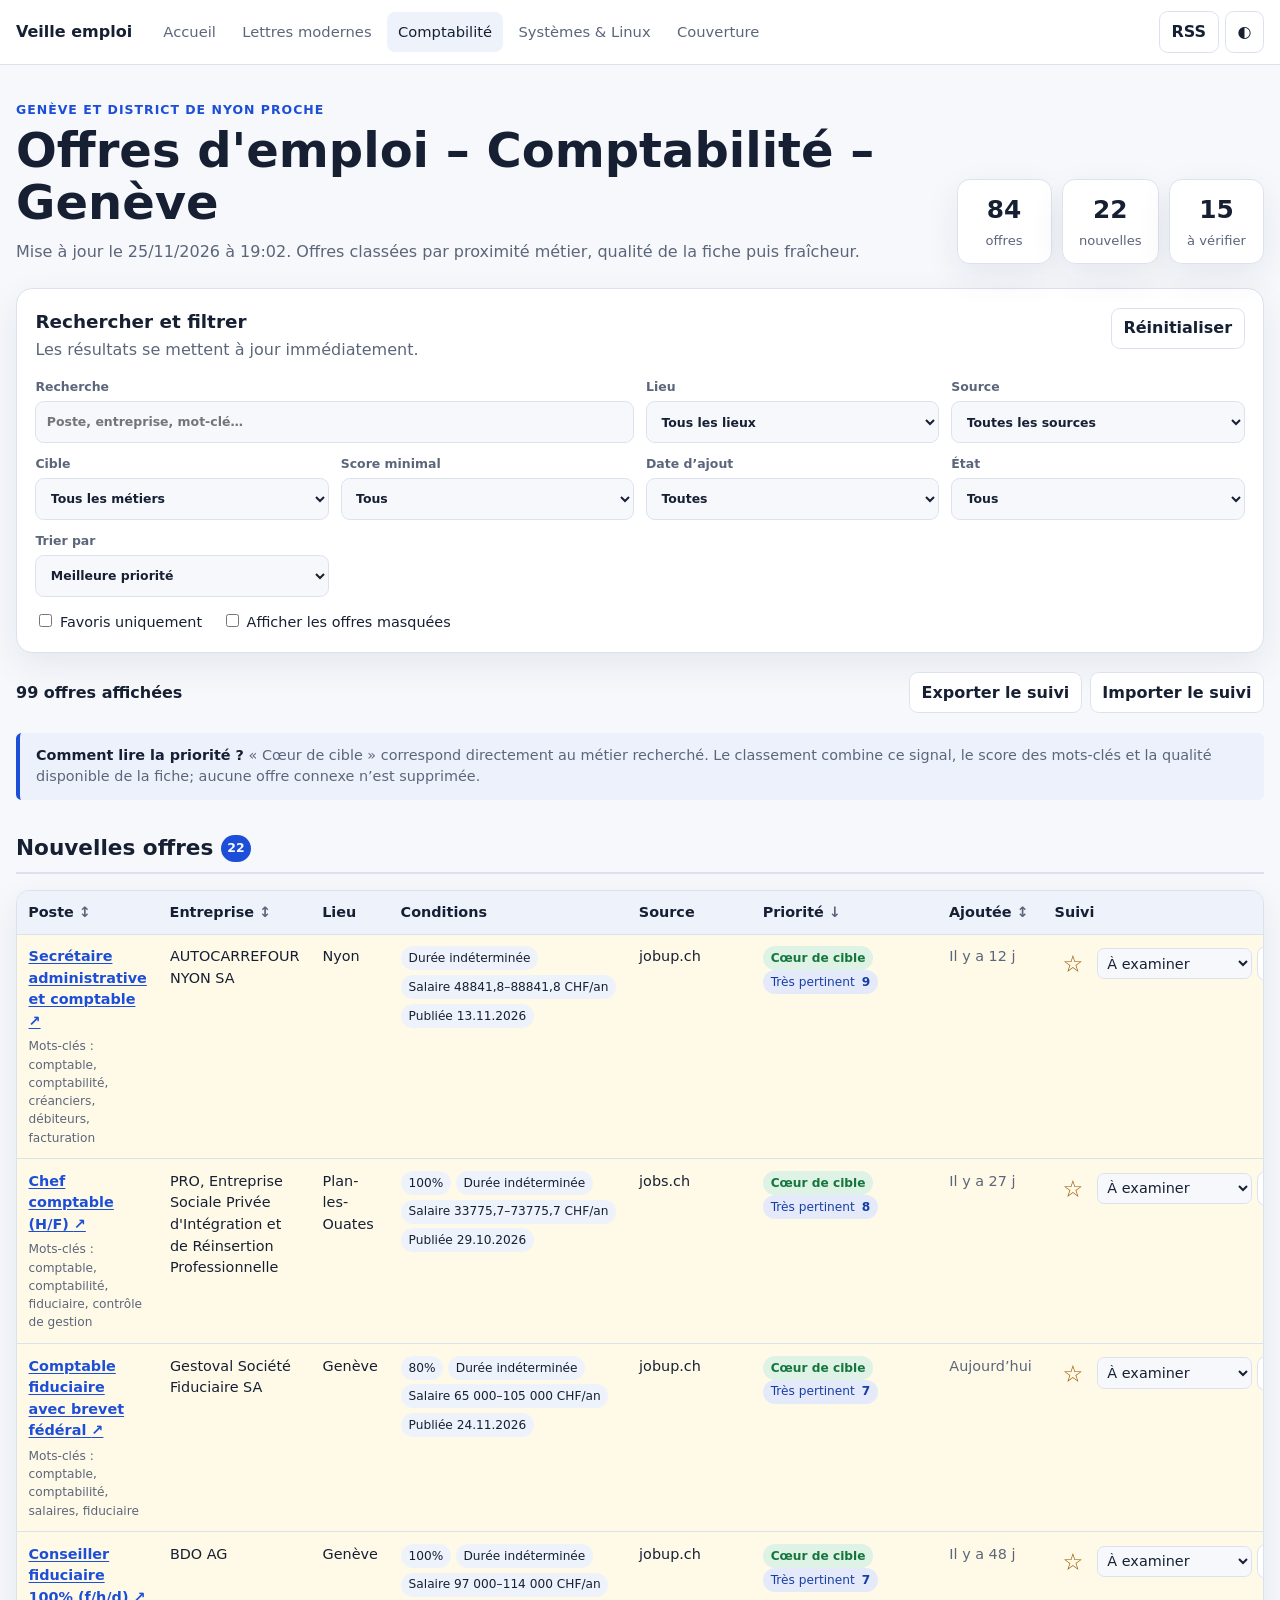
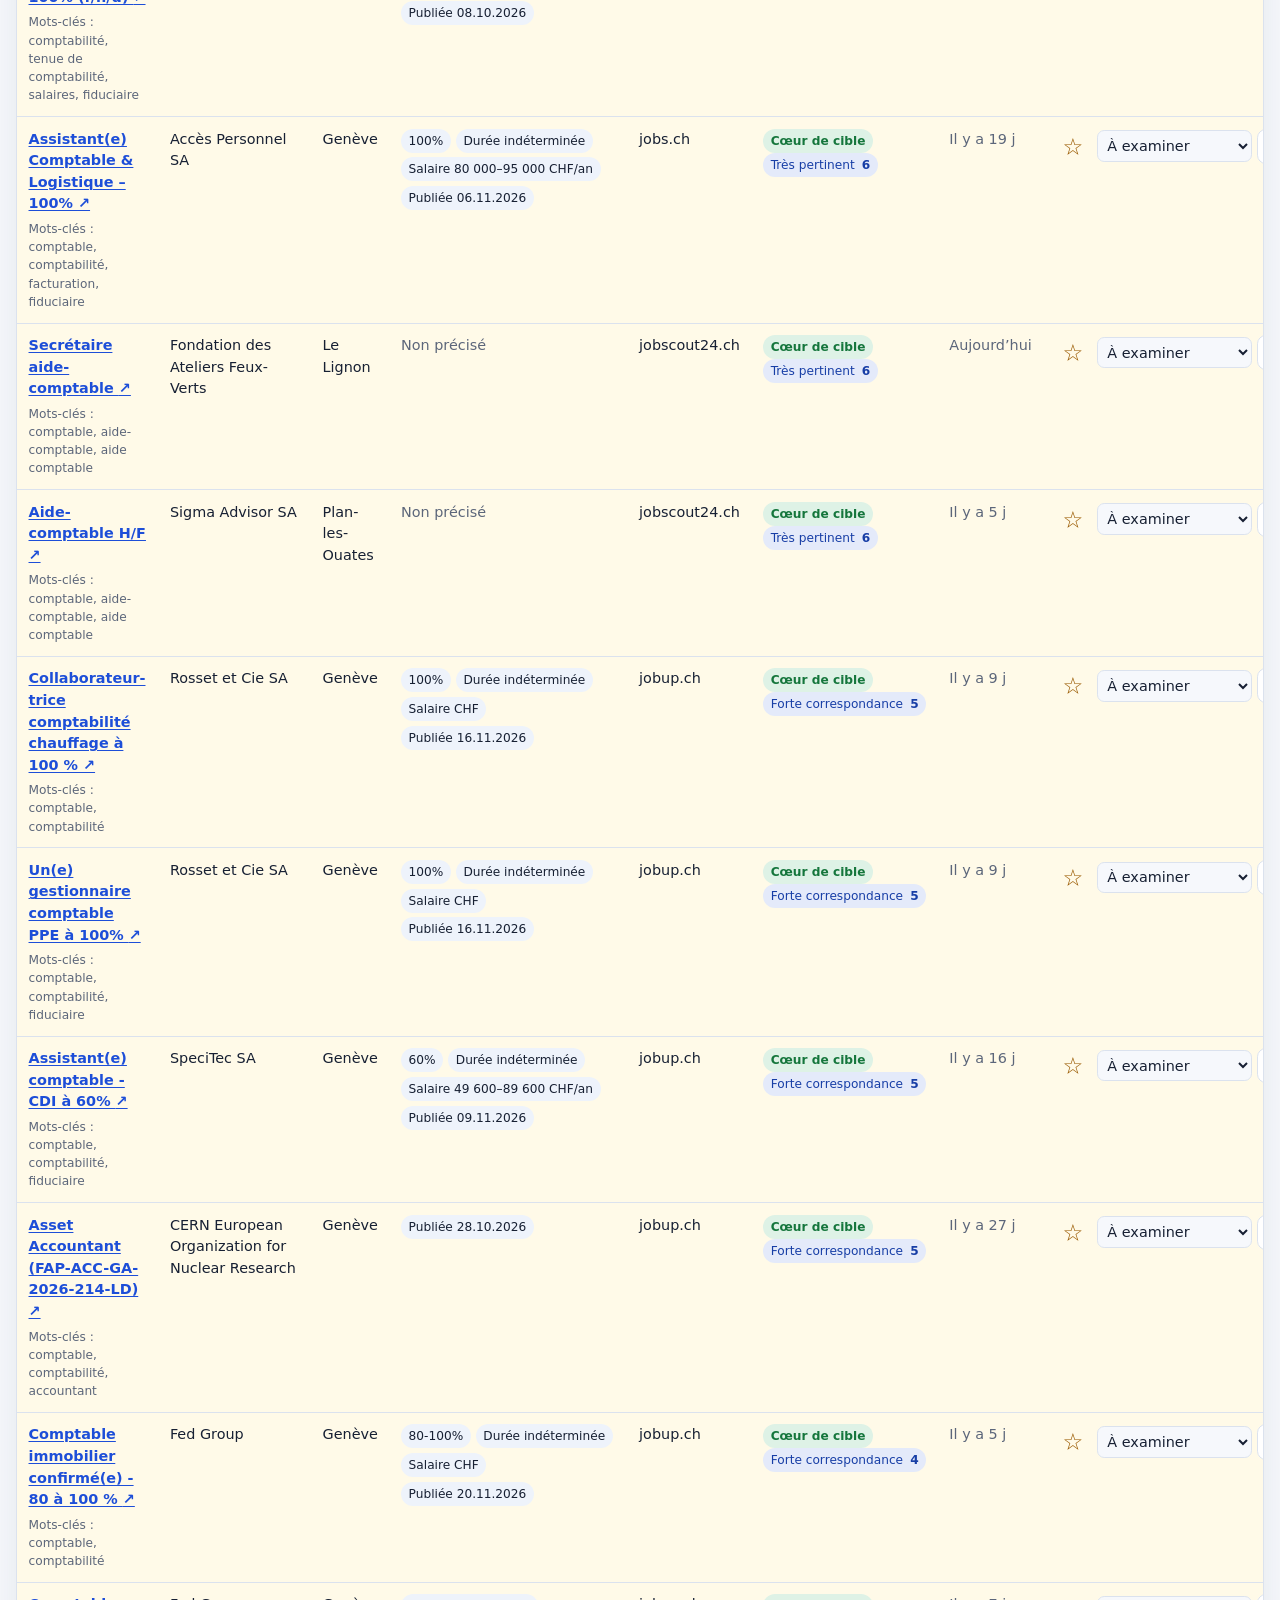
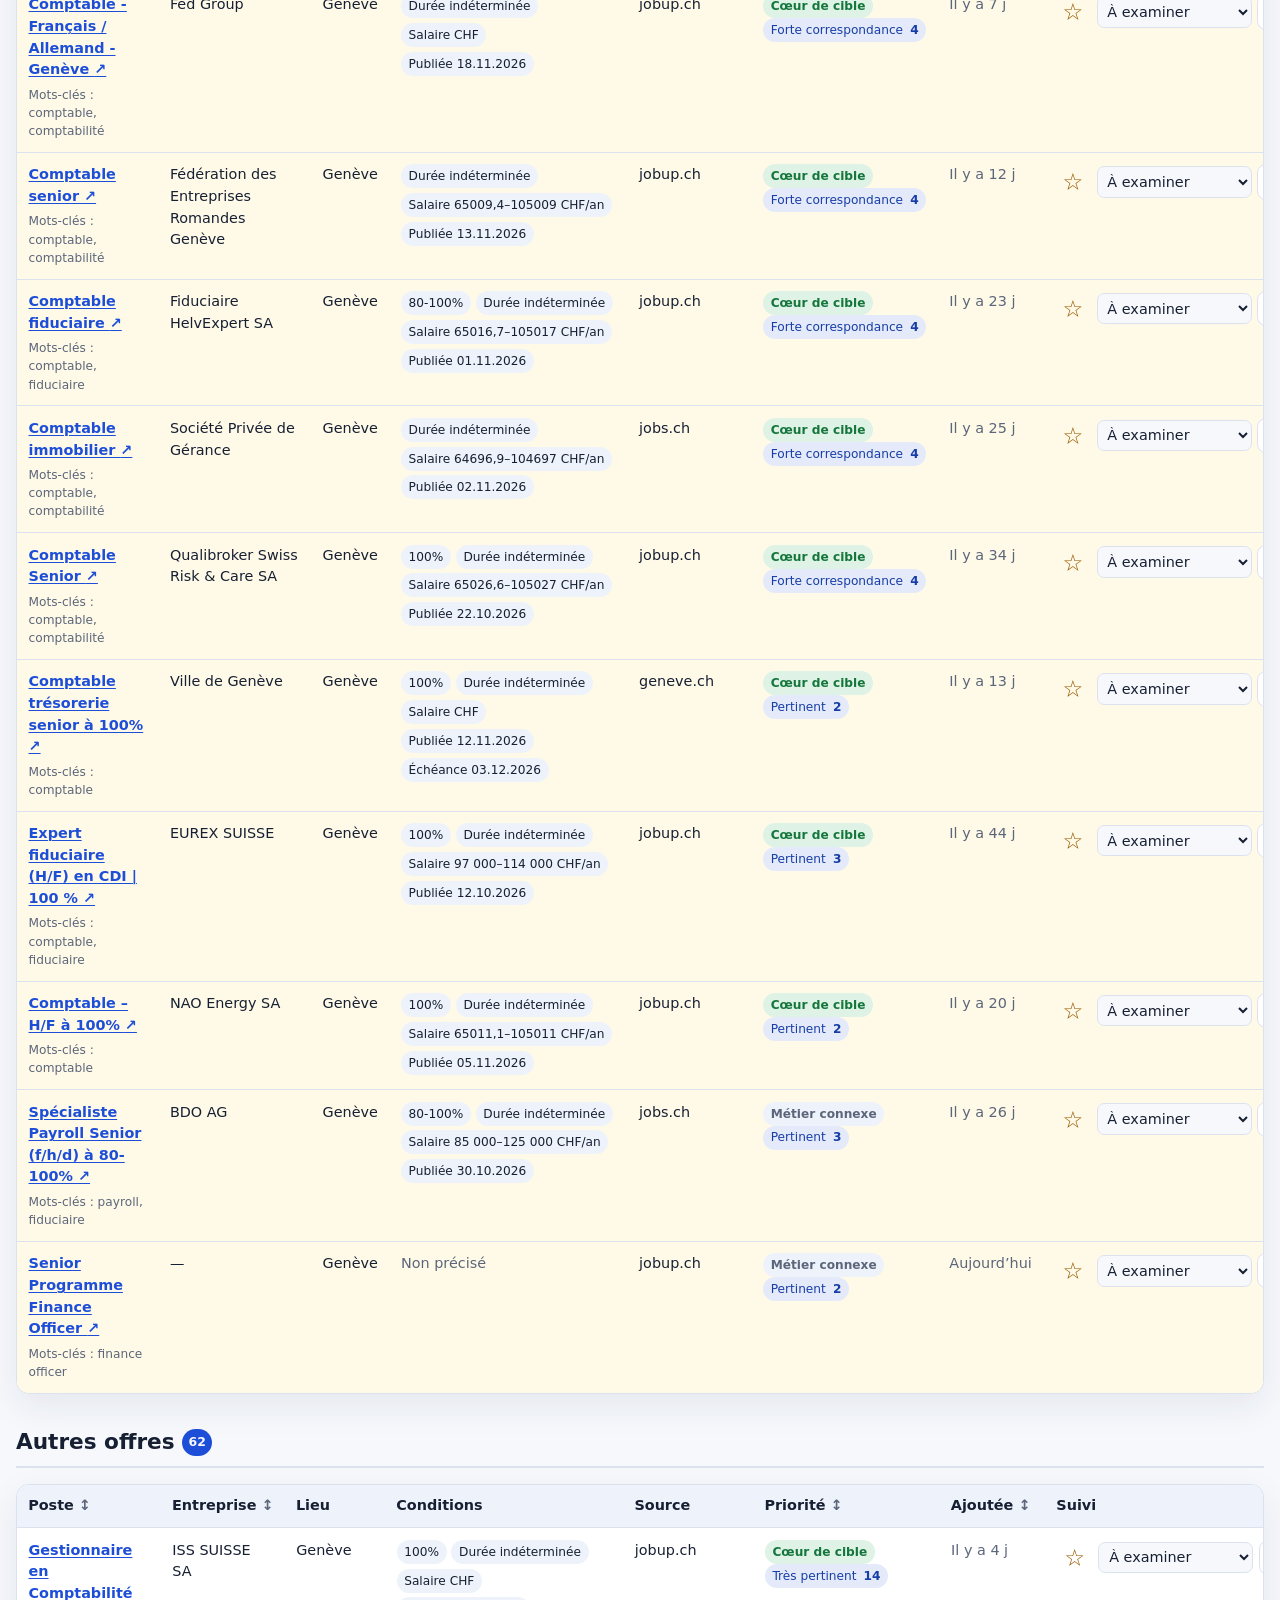
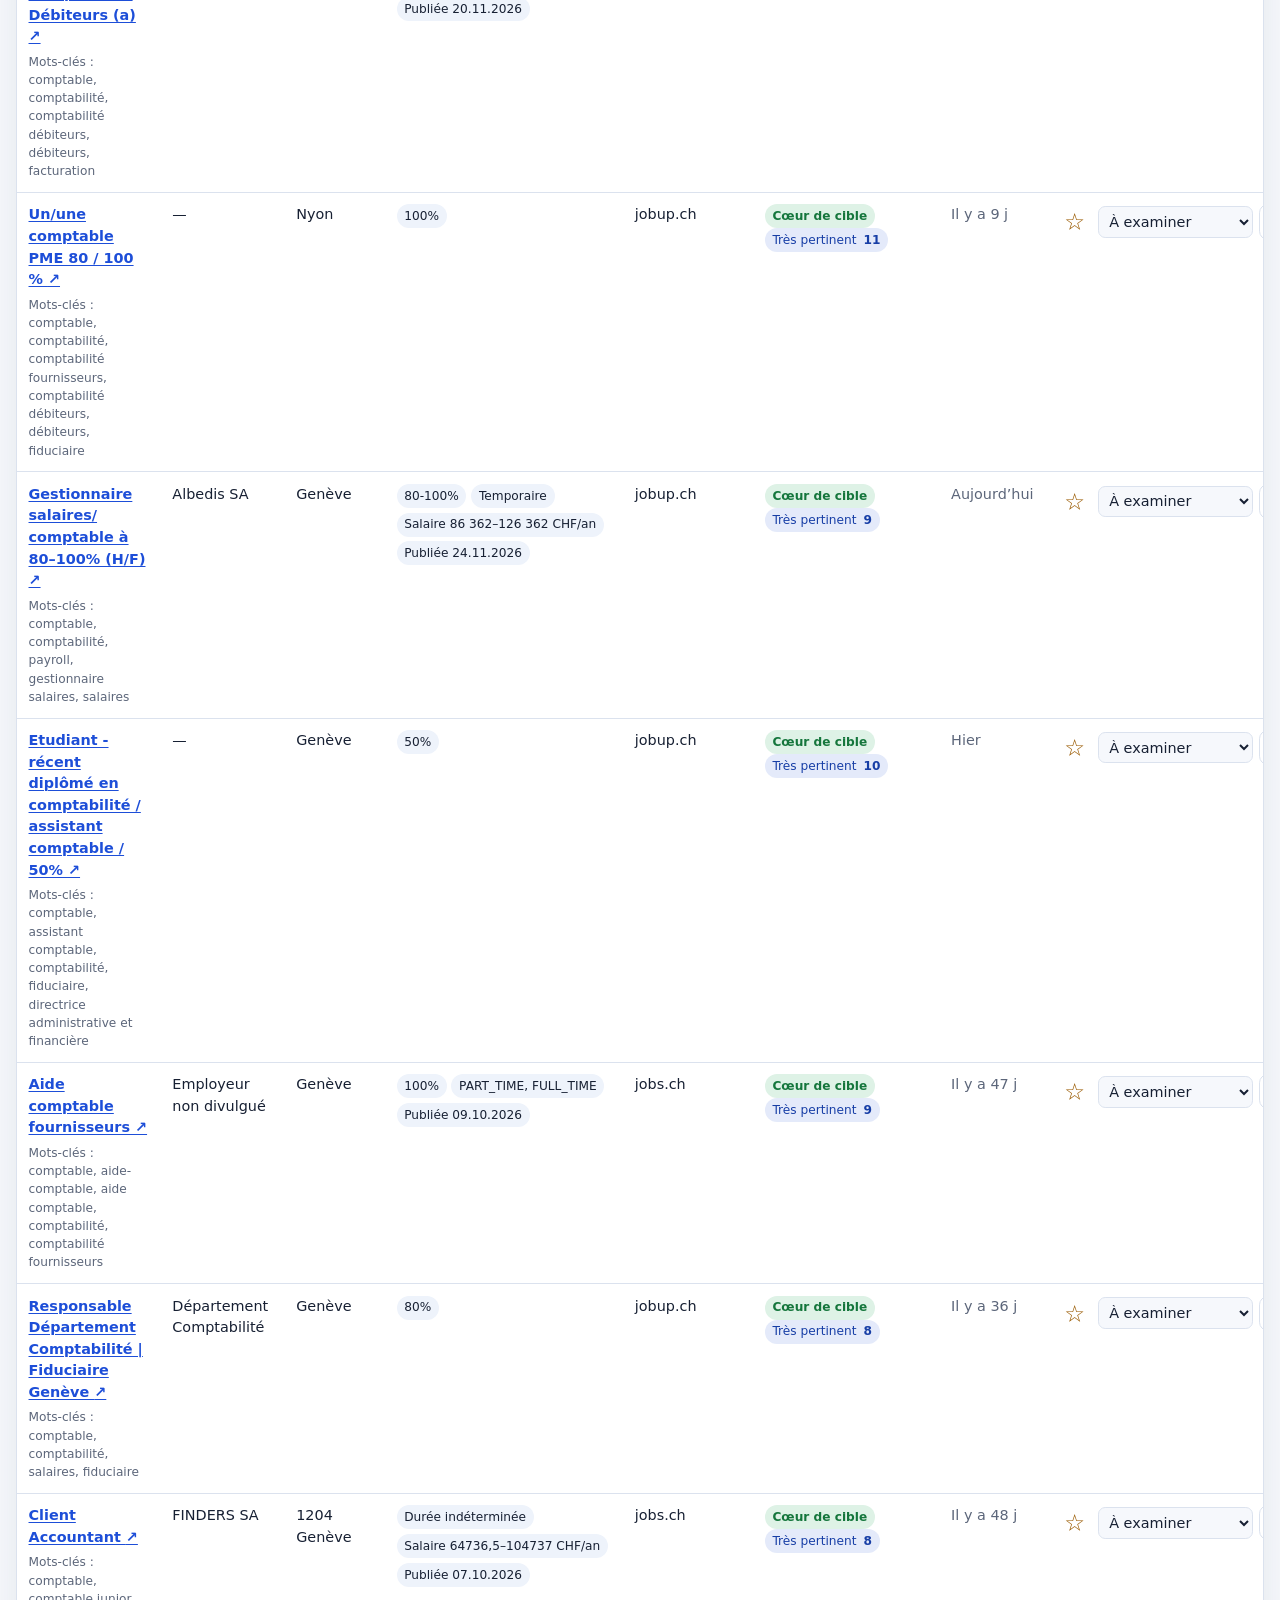
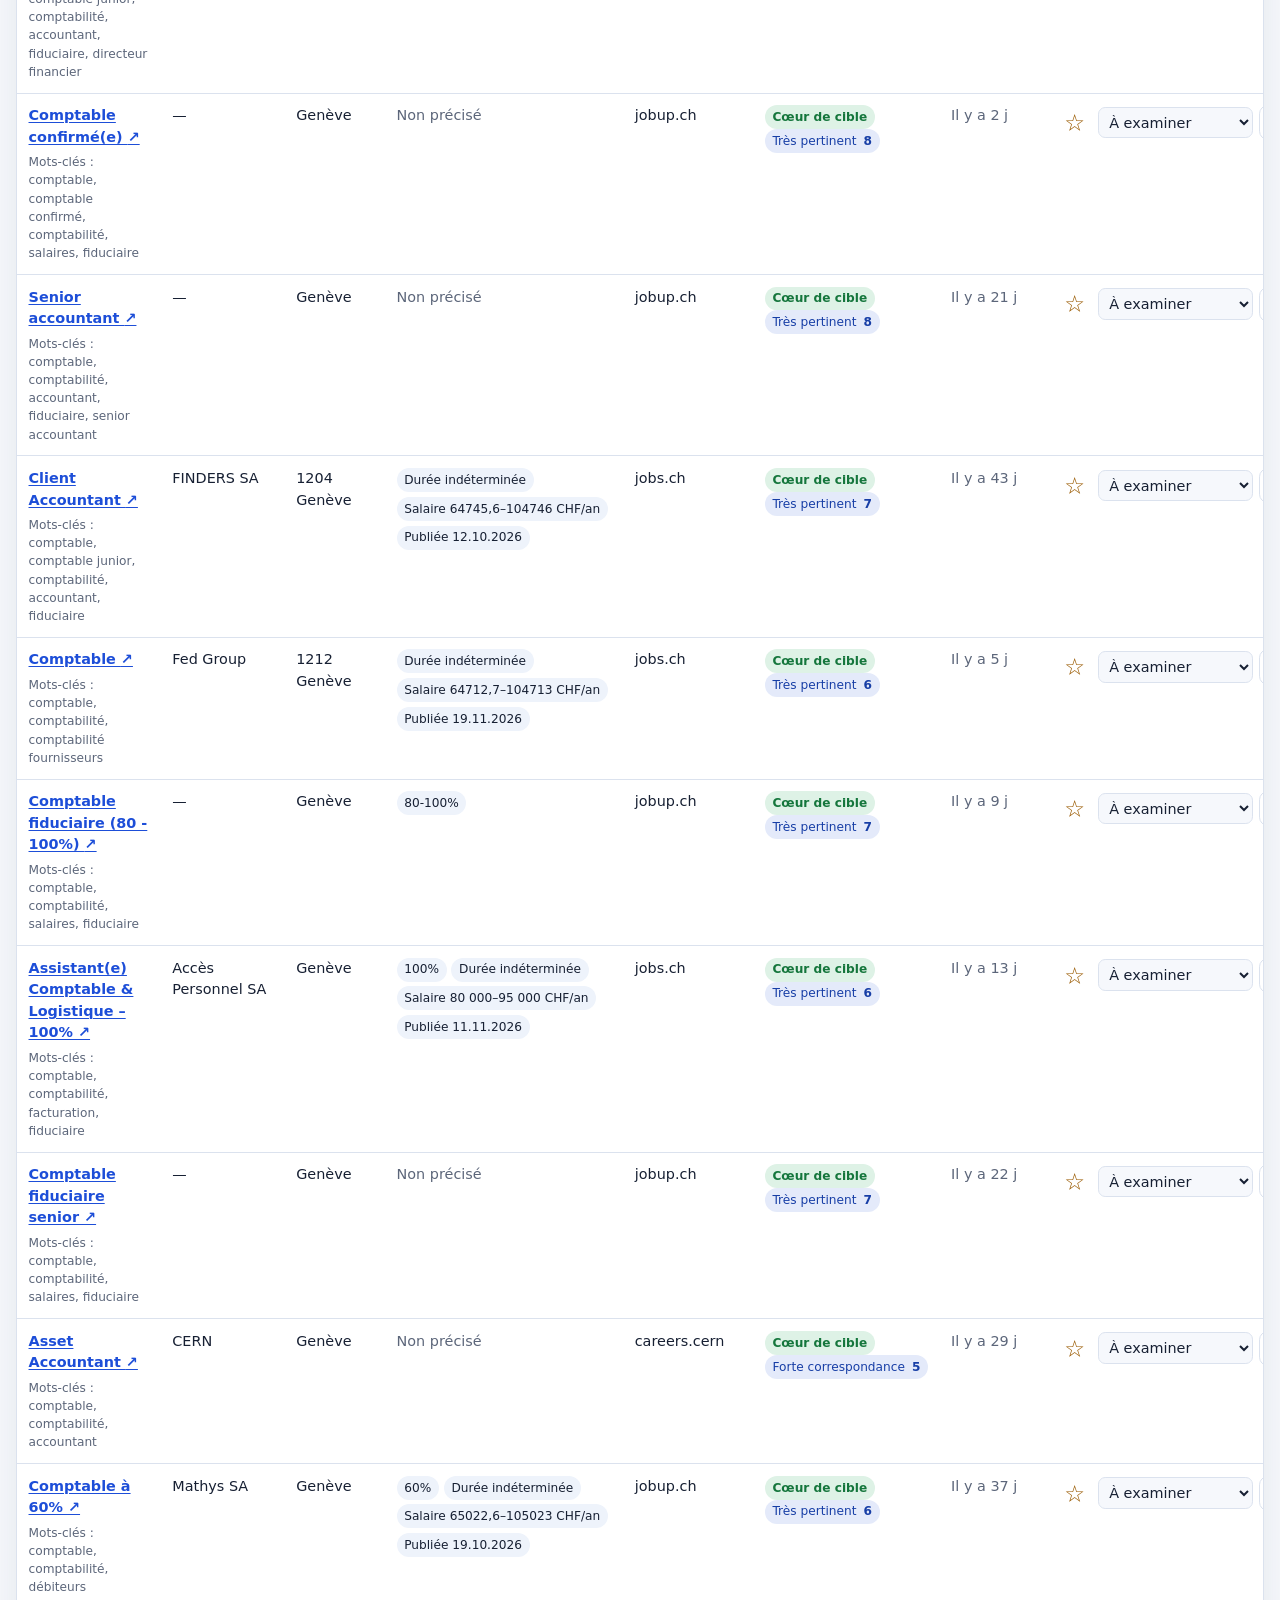
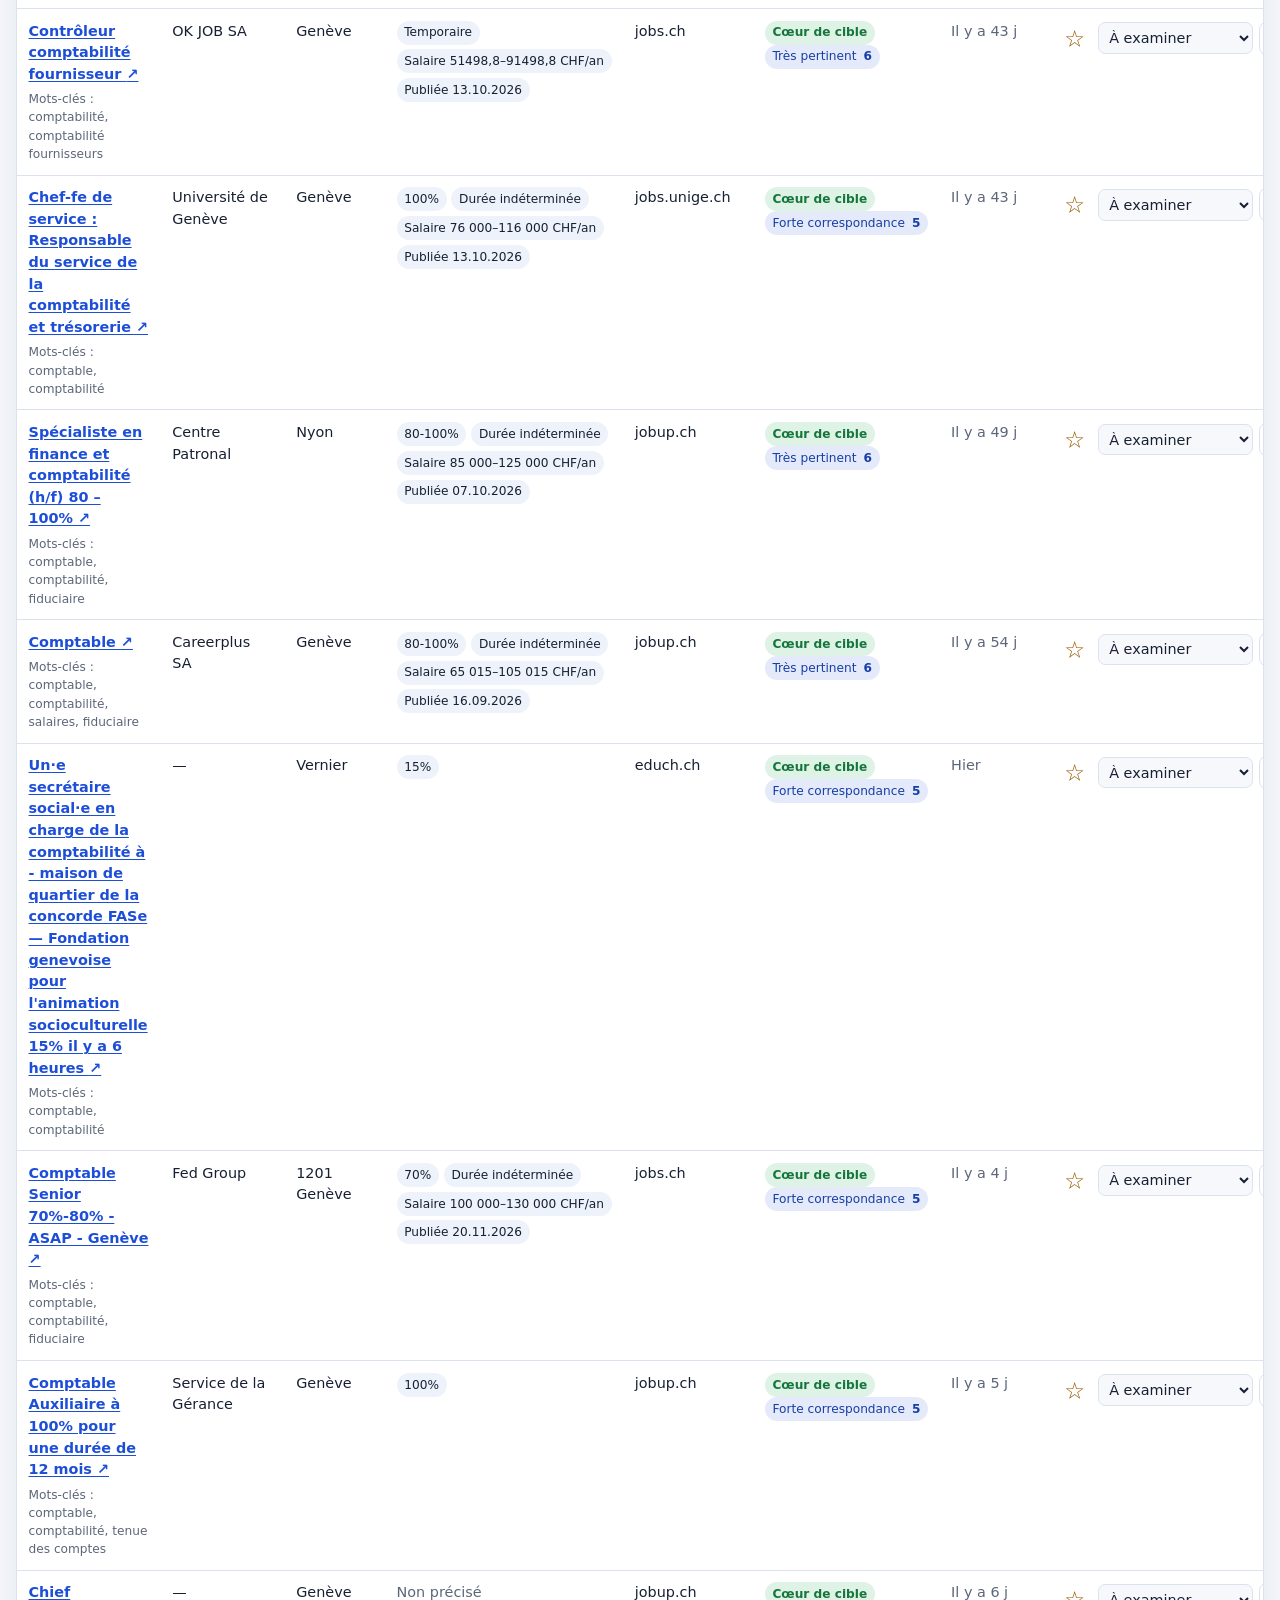
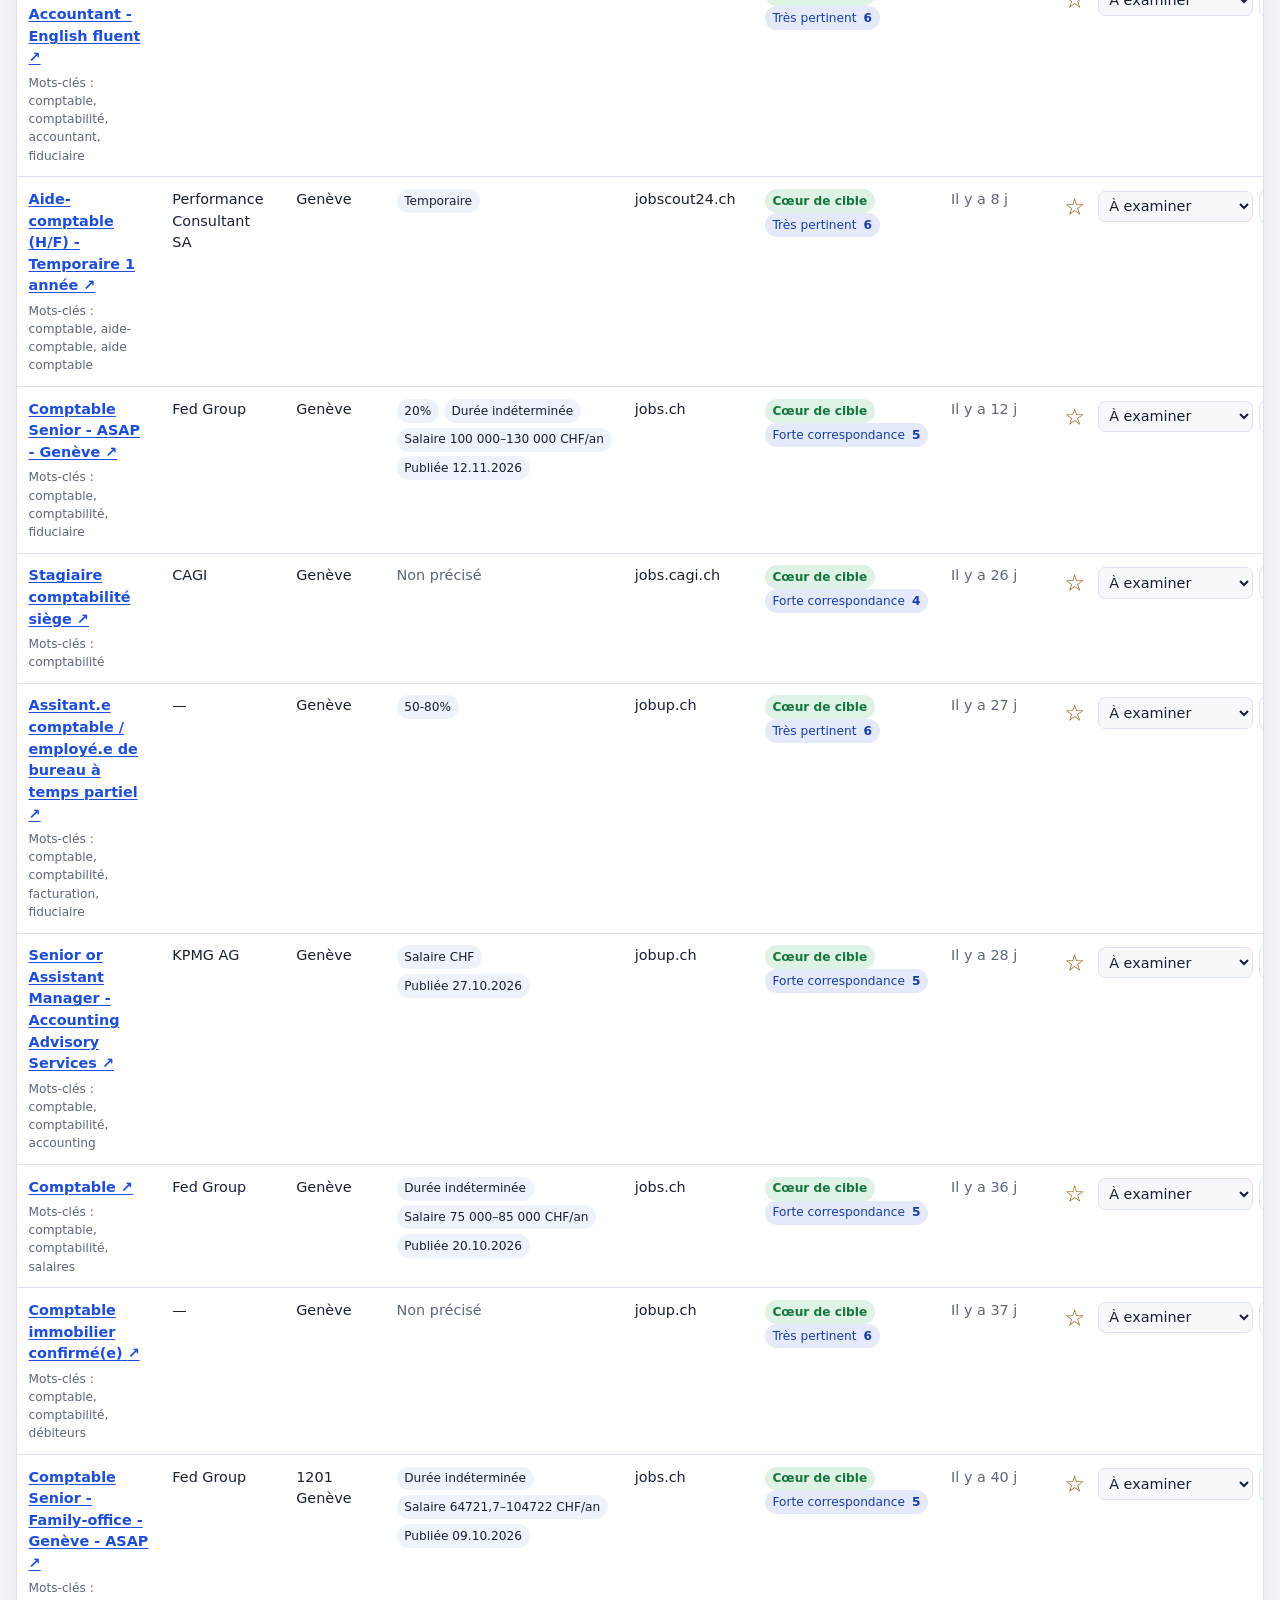
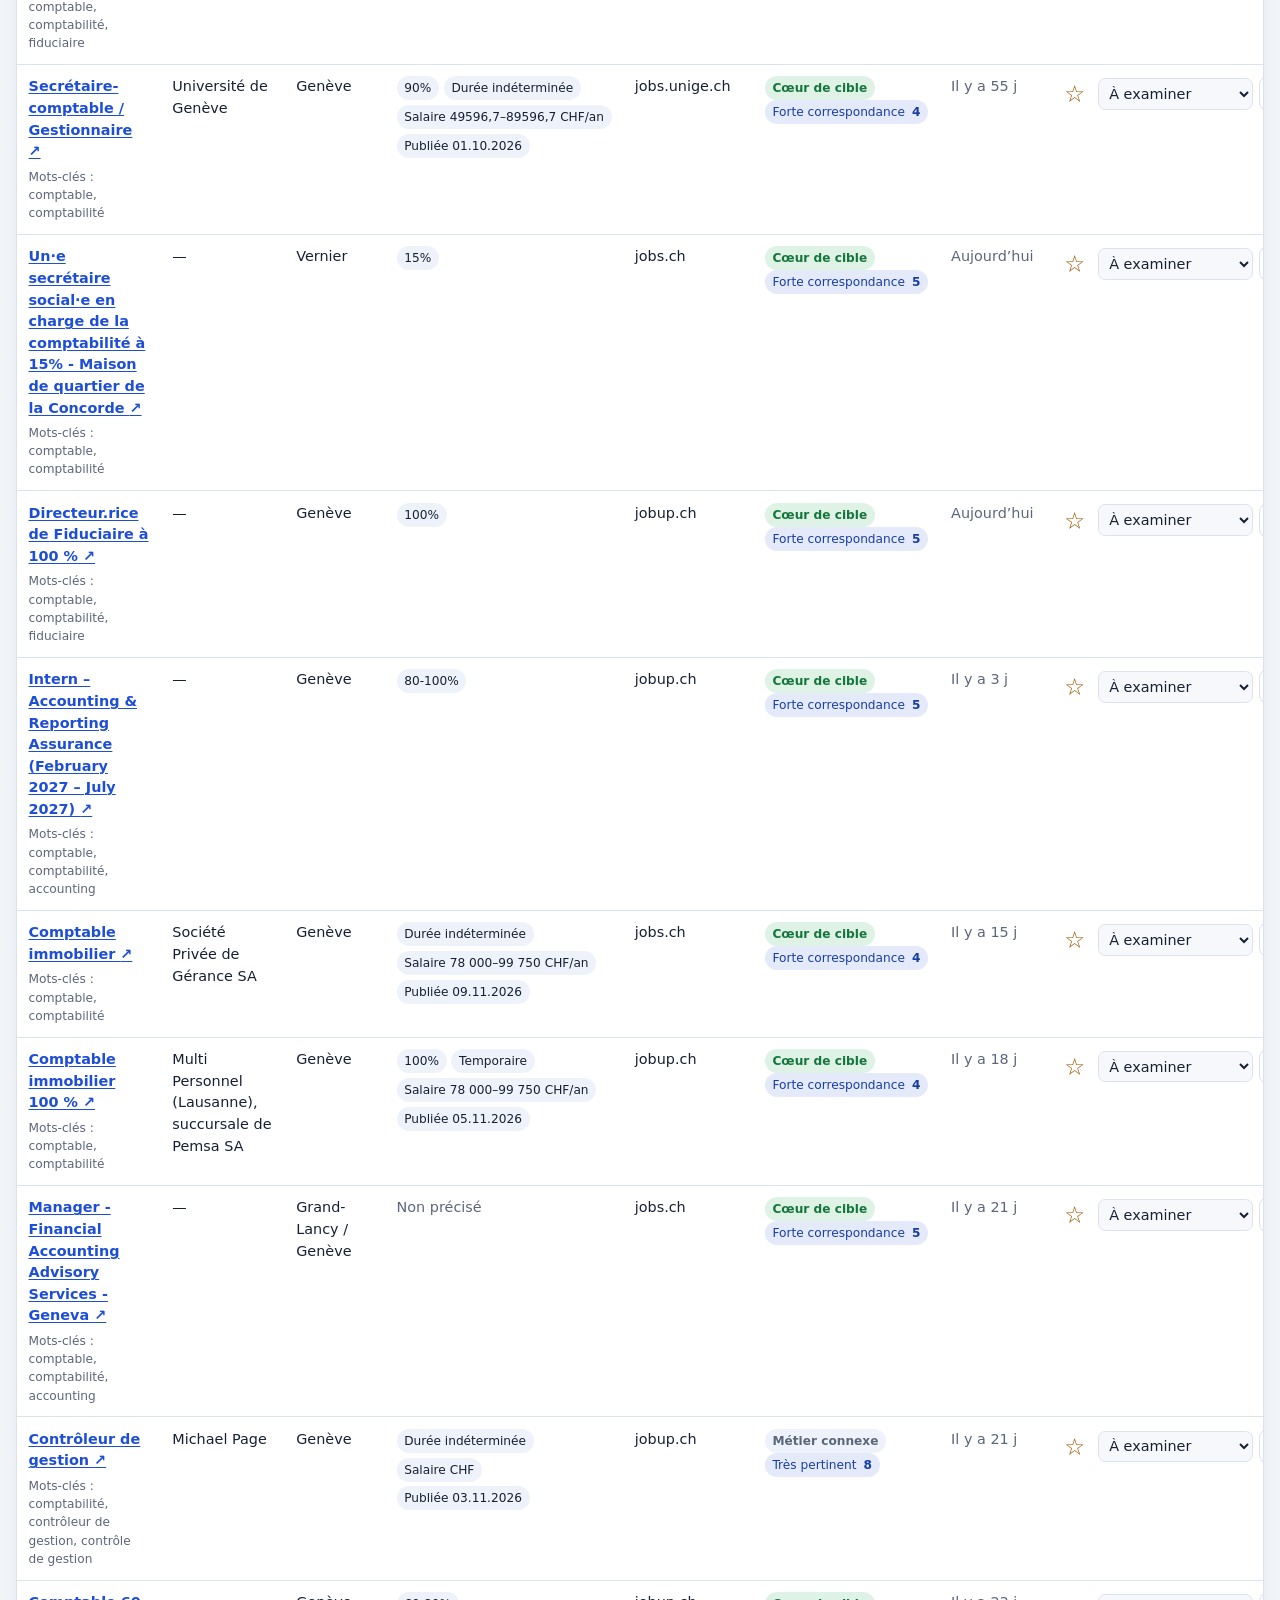
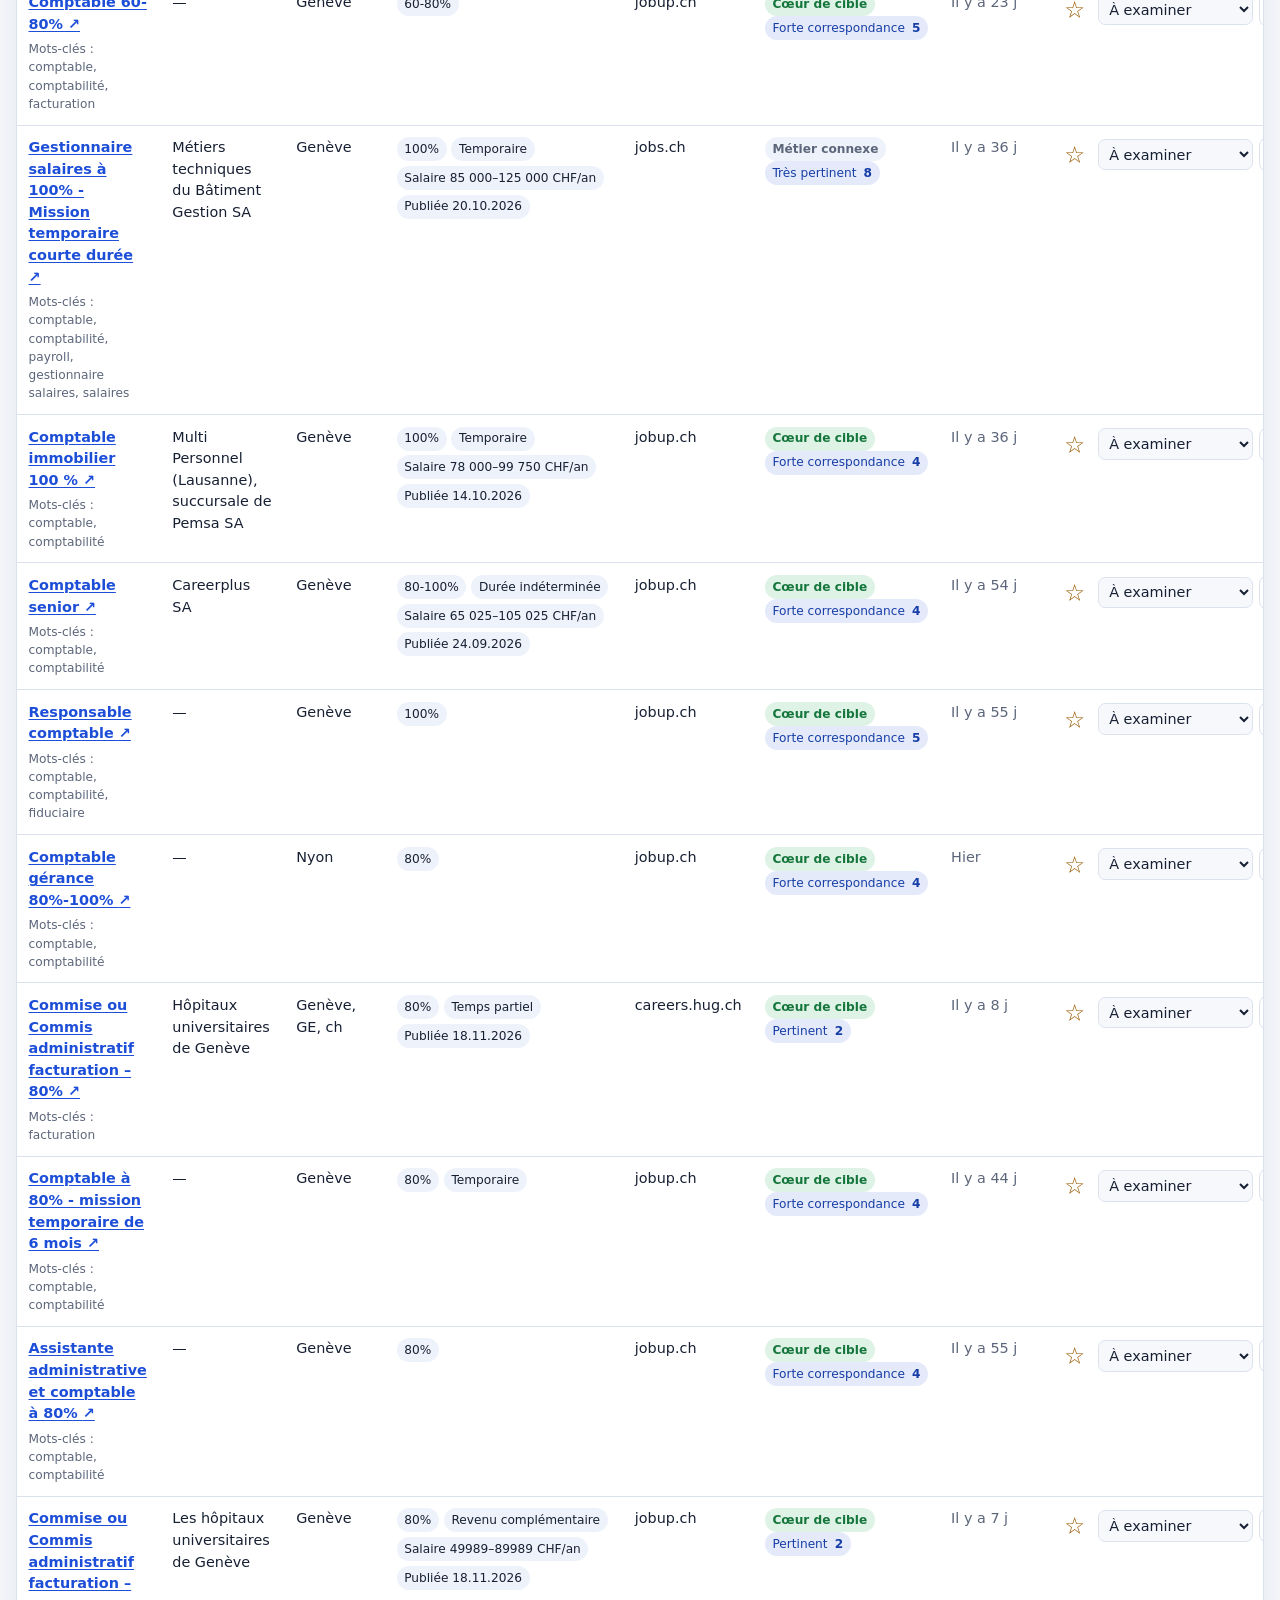
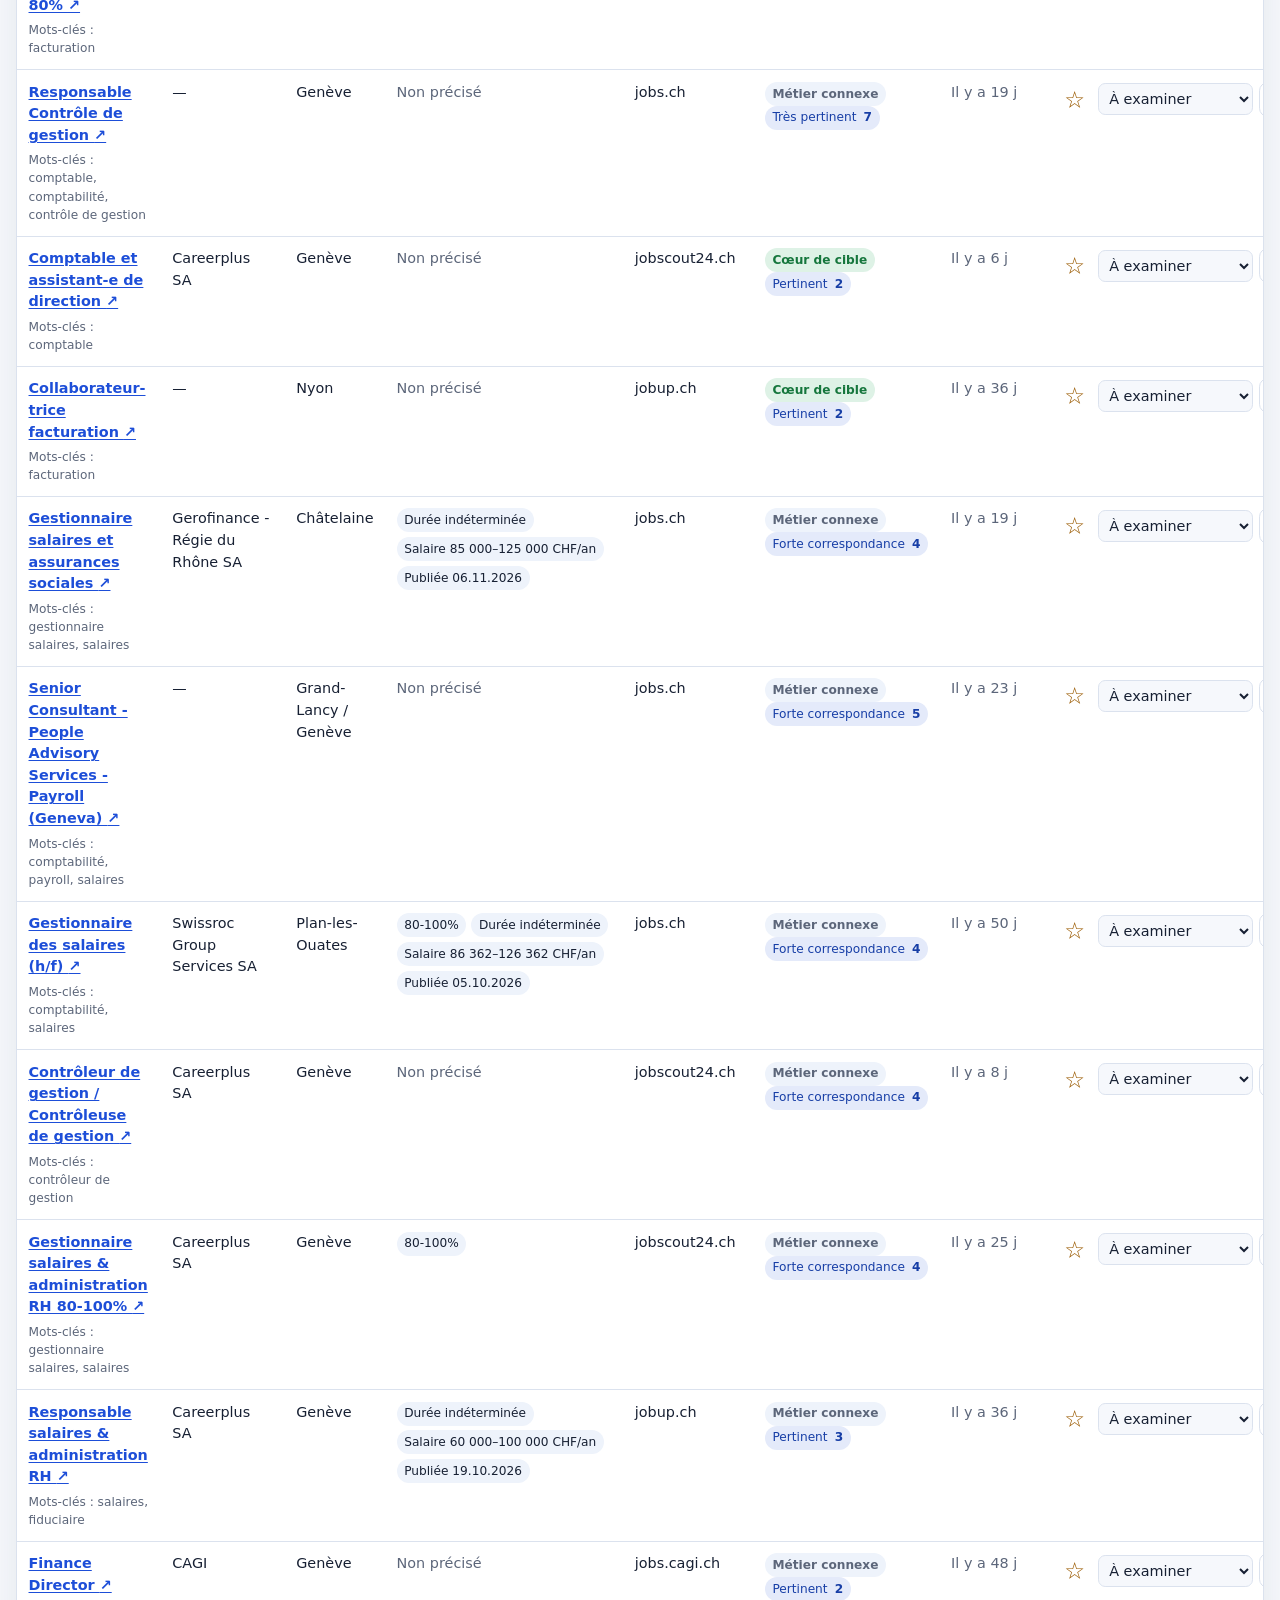
==== commit 359d0c0b: "Mise à jour automatique des offres 2026-11-25 18:03" ====
--- a/docs/comptabilite/index.html
+++ b/docs/comptabilite/index.html
@@ -20,17 +20,17 @@
 <main class="shell" id="offres">
 <section class="hero"><div><p class="eyebrow">Genève et district de Nyon proche</p>
 <h1>Offres d&#x27;emploi – Comptabilité – Genève</h1>
-<p class="updated">Mise à jour le 25/11/2026 à 04:06. Offres classées par proximité métier, qualité de la fiche puis fraîcheur.</p></div>
-<div class="hero-stats"><div><strong>85</strong><span>offres</span></div>
-<div><strong>26</strong><span>nouvelles</span></div>
-<div><strong>14</strong><span>à vérifier</span></div></div></section>
+<p class="updated">Mise à jour le 25/11/2026 à 19:02. Offres classées par proximité métier, qualité de la fiche puis fraîcheur.</p></div>
+<div class="hero-stats"><div><strong>84</strong><span>offres</span></div>
+<div><strong>22</strong><span>nouvelles</span></div>
+<div><strong>15</strong><span>à vérifier</span></div></div></section>
 
 <section class="panel filters" aria-labelledby="filters-title"><div class="panel-title-row">
 <div><h2 id="filters-title">Rechercher et filtrer</h2><p>Les résultats se mettent à jour immédiatement.</p></div>
 <button id="reset-filters" class="secondary" type="button">Réinitialiser</button></div>
 <div class="filter-grid">
 <label class="search-field">Recherche<input id="search" type="search" placeholder="Poste, entreprise, mot-clé…" autocomplete="off"></label>
-<label>Lieu<select id="location-filter"><option value="">Tous les lieux</option><option value="1201 Genève">1201 Genève</option><option value="1204 Genève">1204 Genève</option><option value="1212 Genève">1212 Genève</option><option value="Châtelaine">Châtelaine</option><option value="Genève">Genève</option><option value="Genève, GE, ch">Genève, GE, ch</option><option value="Grand-Lancy / Genève">Grand-Lancy / Genève</option><option value="Nyon">Nyon</option><option value="Plan-les-Ouates">Plan-les-Ouates</option><option value="Vernier">Vernier</option></select></label>
+<label>Lieu<select id="location-filter"><option value="">Tous les lieux</option><option value="1201 Genève">1201 Genève</option><option value="1204 Genève">1204 Genève</option><option value="1212 Genève">1212 Genève</option><option value="Châtelaine">Châtelaine</option><option value="Genève">Genève</option><option value="Genève, GE, ch">Genève, GE, ch</option><option value="Grand-Lancy / Genève">Grand-Lancy / Genève</option><option value="Le Lignon">Le Lignon</option><option value="Nyon">Nyon</option><option value="Plan-les-Ouates">Plan-les-Ouates</option><option value="Vernier">Vernier</option></select></label>
 <label>Source<select id="source-filter"><option value="">Toutes les sources</option><option value="careers.cern">careers.cern</option><option value="careers.hug.ch">careers.hug.ch</option><option value="careers.pictet.com">careers.pictet.com</option><option value="educh.ch">educh.ch</option><option value="ge.ch">ge.ch</option><option value="geneve.ch">geneve.ch</option><option value="jobs.cagi.ch">jobs.cagi.ch</option><option value="jobs.ch">jobs.ch</option><option value="jobs.unige.ch">jobs.unige.ch</option><option value="jobscout24.ch">jobscout24.ch</option><option value="jobup.ch">jobup.ch</option></select></label>
 <label>Cible<select id="fit-filter"><option value="">Tous les métiers</option><option value="core">Cœur de cible</option>
 <option value="adjacent">Métiers connexes</option></select></label>
@@ -54,7 +54,7 @@
 
 <aside class="score-help"><strong>Comment lire la priorité ?</strong> « Cœur de cible » correspond directement au métier recherché. Le classement combine ce signal, le score des mots-clés et la qualité disponible de la fiche; aucune offre connexe n’est supprimée.</aside>
 <section class="jobs-section" id="nouvelles">
-<div class="section-heading"><h2>Nouvelles offres <span class="count" data-count>26</span></h2></div>
+<div class="section-heading"><h2>Nouvelles offres <span class="count" data-count>22</span></h2></div>
 <div class="table-wrap"><table><caption class="sr-only">Nouvelles offres</caption>
 <thead><tr>
 <th scope="col"><button class="sort-button" data-sort="title">Poste</button></th>
@@ -62,37 +62,33 @@
 <th scope="col">Lieu</th><th scope="col">Conditions</th><th scope="col">Source</th>
 <th scope="col"><button class="sort-button" data-sort="rank">Priorité</button></th>
 <th scope="col"><button class="sort-button" data-sort="date">Ajoutée</button></th>
-<th scope="col">Suivi</th></tr></thead><tbody><tr class="job-row new" data-id="fe66054bc7e2cc77282c5f9278a037d5" data-legacy-id="7f7941b5b601f3a7c87a8bc6e81eedfc" data-search="gestionnaire salaires/ comptable a 80–100% (h/f) albedis sa geneve jobup.ch comptable comptabilite payroll gestionnaire salaires salaires" data-source="jobup.ch" data-location="Genève" data-company="Albedis SA" data-score="9" data-rank="15" data-fit="core" data-date="2026-11-25T04:02:38.513901+01:00" data-title="gestionnaire salaires/ comptable a 80–100% (h/f)"><td data-label="Poste"><a class="job-title" href="https://www.jobup.ch/fr/emplois/detail/e22a802e-50b0-4ff2-b9a6-8280fabe9d60/" target="_blank" rel="noopener noreferrer">Gestionnaire salaires/ comptable à 80–100% (H/F) <span aria-hidden="true">↗</span></a><span class="keywords">Mots-clés : comptable, comptabilité, payroll, gestionnaire salaires, salaires</span></td><td data-label="Entreprise">Albedis SA</td><td data-label="Lieu">Genève</td><td data-label="Conditions"><div class="details"><span class="detail-chip">80-100%</span><span class="detail-chip">Temporaire</span><span class="detail-chip">Salaire 86 362–126 362 CHF/an</span><span class="detail-chip">Publiée 24.11.2026</span></div></td><td data-label="Source">jobup.ch</td><td data-label="Priorité"><span class="fit-tier fit-core">Cœur de cible</span> <span class="score score-3" title="Priorité 15. Score métier 9. Très pertinent. Mots-clés : comptable, comptabilité, payroll, gestionnaire salaires, salaires">Très pertinent <strong>9</strong></span></td><td data-label="Ajoutée"><time datetime="2026-11-25T04:02:38.513901+01:00" title="25.11.2026">Aujourd’hui</time></td><td data-label="Suivi"><div class="tracking"><button class="favorite" type="button" aria-label="Ajouter aux favoris" title="Ajouter aux favoris">☆</button><select class="job-status" aria-label="État de la candidature"><option value="">À examiner</option><option value="applied">Candidature envoyée</option><option value="ignored">Ignorée</option></select><button class="hide-job secondary" type="button" title="Masquer cette offre">Masquer</button></div></td></tr>
-<tr class="job-row new" data-id="86127f16013ffe8250fcbf4ada352ab7" data-legacy-id="0dc4a7f3d20137d79a24f2214b659a3c" data-search="secretaire administrative et comptable autocarrefour nyon sa nyon jobup.ch comptable comptabilite creanciers debiteurs facturation" data-source="jobup.ch" data-location="Nyon" data-company="AUTOCARREFOUR NYON SA" data-score="9" data-rank="15" data-fit="core" data-date="2026-11-13T16:23:31.925234+01:00" data-title="secretaire administrative et comptable"><td data-label="Poste"><a class="job-title" href="https://www.jobup.ch/fr/emplois/detail/8035e1c3-fff1-467d-9e5a-c05e892ae306/" target="_blank" rel="noopener noreferrer">Secrétaire administrative et comptable <span aria-hidden="true">↗</span></a><span class="keywords">Mots-clés : comptable, comptabilité, créanciers, débiteurs, facturation</span></td><td data-label="Entreprise">AUTOCARREFOUR NYON SA</td><td data-label="Lieu">Nyon</td><td data-label="Conditions"><div class="details"><span class="detail-chip">Durée indéterminée</span><span class="detail-chip">Salaire 48841,8–88841,8 CHF/an</span><span class="detail-chip">Publiée 13.11.2026</span></div></td><td data-label="Source">jobup.ch</td><td data-label="Priorité"><span class="fit-tier fit-core">Cœur de cible</span> <span class="score score-3" title="Priorité 15. Score métier 9. Très pertinent. Mots-clés : comptable, comptabilité, créanciers, débiteurs, facturation">Très pertinent <strong>9</strong></span></td><td data-label="Ajoutée"><time datetime="2026-11-13T16:23:31.925234+01:00" title="13.11.2026">Il y a 11 j</time></td><td data-label="Suivi"><div class="tracking"><button class="favorite" type="button" aria-label="Ajouter aux favoris" title="Ajouter aux favoris">☆</button><select class="job-status" aria-label="État de la candidature"><option value="">À examiner</option><option value="applied">Candidature envoyée</option><option value="ignored">Ignorée</option></select><button class="hide-job secondary" type="button" title="Masquer cette offre">Masquer</button></div></td></tr>
-<tr class="job-row new" data-id="8554a6d422adf53dbca1f8835c868456" data-legacy-id="a1a6dc9dd332fa24503a84fea151bfbf" data-search="chef comptable (h/f) pro, entreprise sociale privee d&#x27;integration et de reinsertion professionnelle plan-les-ouates jobs.ch comptable comptabilite fiduciaire controle de gestion" data-source="jobs.ch" data-location="Plan-les-Ouates" data-company="PRO, Entreprise Sociale Privée d&#x27;Intégration et de Réinsertion Professionnelle" data-score="8" data-rank="14" data-fit="core" data-date="2026-10-29T15:16:08.128235+01:00" data-title="chef comptable (h/f)"><td data-label="Poste"><a class="job-title" href="https://www.jobs.ch/fr/offres-emplois/detail/b4c7772f-f066-4b8f-a6a2-e4c1e9d1c1de/" target="_blank" rel="noopener noreferrer">Chef comptable (H/F) <span aria-hidden="true">↗</span></a><span class="keywords">Mots-clés : comptable, comptabilité, fiduciaire, contrôle de gestion</span></td><td data-label="Entreprise">PRO, Entreprise Sociale Privée d&#x27;Intégration et de Réinsertion Professionnelle</td><td data-label="Lieu">Plan-les-Ouates</td><td data-label="Conditions"><div class="details"><span class="detail-chip">100%</span><span class="detail-chip">Durée indéterminée</span><span class="detail-chip">Salaire 33775,7–73775,7 CHF/an</span><span class="detail-chip">Publiée 29.10.2026</span></div></td><td data-label="Source">jobs.ch</td><td data-label="Priorité"><span class="fit-tier fit-core">Cœur de cible</span> <span class="score score-3" title="Priorité 14. Score métier 8. Très pertinent. Mots-clés : comptable, comptabilité, fiduciaire, contrôle de gestion">Très pertinent <strong>8</strong></span></td><td data-label="Ajoutée"><time datetime="2026-10-29T15:16:08.128235+01:00" title="29.10.2026">Il y a 26 j</time></td><td data-label="Suivi"><div class="tracking"><button class="favorite" type="button" aria-label="Ajouter aux favoris" title="Ajouter aux favoris">☆</button><select class="job-status" aria-label="État de la candidature"><option value="">À examiner</option><option value="applied">Candidature envoyée</option><option value="ignored">Ignorée</option></select><button class="hide-job secondary" type="button" title="Masquer cette offre">Masquer</button></div></td></tr>
+<th scope="col">Suivi</th></tr></thead><tbody><tr class="job-row new" data-id="86127f16013ffe8250fcbf4ada352ab7" data-legacy-id="0dc4a7f3d20137d79a24f2214b659a3c" data-search="secretaire administrative et comptable autocarrefour nyon sa nyon jobup.ch comptable comptabilite creanciers debiteurs facturation" data-source="jobup.ch" data-location="Nyon" data-company="AUTOCARREFOUR NYON SA" data-score="9" data-rank="15" data-fit="core" data-date="2026-11-13T16:23:31.925234+01:00" data-title="secretaire administrative et comptable"><td data-label="Poste"><a class="job-title" href="https://www.jobup.ch/fr/emplois/detail/8035e1c3-fff1-467d-9e5a-c05e892ae306/" target="_blank" rel="noopener noreferrer">Secrétaire administrative et comptable <span aria-hidden="true">↗</span></a><span class="keywords">Mots-clés : comptable, comptabilité, créanciers, débiteurs, facturation</span></td><td data-label="Entreprise">AUTOCARREFOUR NYON SA</td><td data-label="Lieu">Nyon</td><td data-label="Conditions"><div class="details"><span class="detail-chip">Durée indéterminée</span><span class="detail-chip">Salaire 48841,8–88841,8 CHF/an</span><span class="detail-chip">Publiée 13.11.2026</span></div></td><td data-label="Source">jobup.ch</td><td data-label="Priorité"><span class="fit-tier fit-core">Cœur de cible</span> <span class="score score-3" title="Priorité 15. Score métier 9. Très pertinent. Mots-clés : comptable, comptabilité, créanciers, débiteurs, facturation">Très pertinent <strong>9</strong></span></td><td data-label="Ajoutée"><time datetime="2026-11-13T16:23:31.925234+01:00" title="13.11.2026">Il y a 12 j</time></td><td data-label="Suivi"><div class="tracking"><button class="favorite" type="button" aria-label="Ajouter aux favoris" title="Ajouter aux favoris">☆</button><select class="job-status" aria-label="État de la candidature"><option value="">À examiner</option><option value="applied">Candidature envoyée</option><option value="ignored">Ignorée</option></select><button class="hide-job secondary" type="button" title="Masquer cette offre">Masquer</button></div></td></tr>
+<tr class="job-row new" data-id="8554a6d422adf53dbca1f8835c868456" data-legacy-id="a1a6dc9dd332fa24503a84fea151bfbf" data-search="chef comptable (h/f) pro, entreprise sociale privee d&#x27;integration et de reinsertion professionnelle plan-les-ouates jobs.ch comptable comptabilite fiduciaire controle de gestion" data-source="jobs.ch" data-location="Plan-les-Ouates" data-company="PRO, Entreprise Sociale Privée d&#x27;Intégration et de Réinsertion Professionnelle" data-score="8" data-rank="14" data-fit="core" data-date="2026-10-29T15:16:08.128235+01:00" data-title="chef comptable (h/f)"><td data-label="Poste"><a class="job-title" href="https://www.jobs.ch/fr/offres-emplois/detail/b4c7772f-f066-4b8f-a6a2-e4c1e9d1c1de/" target="_blank" rel="noopener noreferrer">Chef comptable (H/F) <span aria-hidden="true">↗</span></a><span class="keywords">Mots-clés : comptable, comptabilité, fiduciaire, contrôle de gestion</span></td><td data-label="Entreprise">PRO, Entreprise Sociale Privée d&#x27;Intégration et de Réinsertion Professionnelle</td><td data-label="Lieu">Plan-les-Ouates</td><td data-label="Conditions"><div class="details"><span class="detail-chip">100%</span><span class="detail-chip">Durée indéterminée</span><span class="detail-chip">Salaire 33775,7–73775,7 CHF/an</span><span class="detail-chip">Publiée 29.10.2026</span></div></td><td data-label="Source">jobs.ch</td><td data-label="Priorité"><span class="fit-tier fit-core">Cœur de cible</span> <span class="score score-3" title="Priorité 14. Score métier 8. Très pertinent. Mots-clés : comptable, comptabilité, fiduciaire, contrôle de gestion">Très pertinent <strong>8</strong></span></td><td data-label="Ajoutée"><time datetime="2026-10-29T15:16:08.128235+01:00" title="29.10.2026">Il y a 27 j</time></td><td data-label="Suivi"><div class="tracking"><button class="favorite" type="button" aria-label="Ajouter aux favoris" title="Ajouter aux favoris">☆</button><select class="job-status" aria-label="État de la candidature"><option value="">À examiner</option><option value="applied">Candidature envoyée</option><option value="ignored">Ignorée</option></select><button class="hide-job secondary" type="button" title="Masquer cette offre">Masquer</button></div></td></tr>
 <tr class="job-row new" data-id="26934ec12f38654cf8bd910bd9180d1b" data-legacy-id="61bce9e4322b82236a6371fbfc885c99" data-search="comptable fiduciaire avec brevet federal gestoval societe fiduciaire sa geneve jobup.ch comptable comptabilite salaires fiduciaire" data-source="jobup.ch" data-location="Genève" data-company="Gestoval Société Fiduciaire SA" data-score="7" data-rank="13" data-fit="core" data-date="2026-11-24T19:52:25.554473+01:00" data-title="comptable fiduciaire avec brevet federal"><td data-label="Poste"><a class="job-title" href="https://www.jobup.ch/fr/emplois/detail/5681a62e-f540-4a3f-af69-38303861c33c/" target="_blank" rel="noopener noreferrer">Comptable fiduciaire avec brevet fédéral <span aria-hidden="true">↗</span></a><span class="keywords">Mots-clés : comptable, comptabilité, salaires, fiduciaire</span></td><td data-label="Entreprise">Gestoval Société Fiduciaire SA</td><td data-label="Lieu">Genève</td><td data-label="Conditions"><div class="details"><span class="detail-chip">80%</span><span class="detail-chip">Durée indéterminée</span><span class="detail-chip">Salaire 65 000–105 000 CHF/an</span><span class="detail-chip">Publiée 24.11.2026</span></div></td><td data-label="Source">jobup.ch</td><td data-label="Priorité"><span class="fit-tier fit-core">Cœur de cible</span> <span class="score score-3" title="Priorité 13. Score métier 7. Très pertinent. Mots-clés : comptable, comptabilité, salaires, fiduciaire">Très pertinent <strong>7</strong></span></td><td data-label="Ajoutée"><time datetime="2026-11-24T19:52:25.554473+01:00" title="24.11.2026">Aujourd’hui</time></td><td data-label="Suivi"><div class="tracking"><button class="favorite" type="button" aria-label="Ajouter aux favoris" title="Ajouter aux favoris">☆</button><select class="job-status" aria-label="État de la candidature"><option value="">À examiner</option><option value="applied">Candidature envoyée</option><option value="ignored">Ignorée</option></select><button class="hide-job secondary" type="button" title="Masquer cette offre">Masquer</button></div></td></tr>
-<tr class="job-row new" data-id="bb7b3b32dda0b729c3a384f5dacf90e6" data-legacy-id="537c43aa83e2253eb97d5f8f412c4fb7" data-search="conseiller fiduciaire 100% (f/h/d) bdo ag geneve jobup.ch comptabilite tenue de comptabilite salaires fiduciaire" data-source="jobup.ch" data-location="Genève" data-company="BDO AG" data-score="7" data-rank="13" data-fit="core" data-date="2026-10-08T15:27:46.162511+02:00" data-title="conseiller fiduciaire 100% (f/h/d)"><td data-label="Poste"><a class="job-title" href="https://www.jobup.ch/fr/emplois/detail/d82d6b1e-21b7-421b-8fdd-06dd47365056/" target="_blank" rel="noopener noreferrer">Conseiller fiduciaire 100% (f/h/d) <span aria-hidden="true">↗</span></a><span class="keywords">Mots-clés : comptabilité, tenue de comptabilité, salaires, fiduciaire</span></td><td data-label="Entreprise">BDO AG</td><td data-label="Lieu">Genève</td><td data-label="Conditions"><div class="details"><span class="detail-chip">100%</span><span class="detail-chip">Durée indéterminée</span><span class="detail-chip">Salaire 97 000–114 000 CHF/an</span><span class="detail-chip">Publiée 08.10.2026</span></div></td><td data-label="Source">jobup.ch</td><td data-label="Priorité"><span class="fit-tier fit-core">Cœur de cible</span> <span class="score score-3" title="Priorité 13. Score métier 7. Très pertinent. Mots-clés : comptabilité, tenue de comptabilité, salaires, fiduciaire">Très pertinent <strong>7</strong></span></td><td data-label="Ajoutée"><time datetime="2026-10-08T15:27:46.162511+02:00" title="08.10.2026">Il y a 47 j</time></td><td data-label="Suivi"><div class="tracking"><button class="favorite" type="button" aria-label="Ajouter aux favoris" title="Ajouter aux favoris">☆</button><select class="job-status" aria-label="État de la candidature"><option value="">À examiner</option><option value="applied">Candidature envoyée</option><option value="ignored">Ignorée</option></select><button class="hide-job secondary" type="button" title="Masquer cette offre">Masquer</button></div></td></tr>
-<tr class="job-row new" data-id="e492b0bb25ffed5a5cfe3725cdfaab57" data-legacy-id="dc73f4cd532cf5deb741555fa9a12a7d" data-search="assistant(e) comptable &amp; logistique – 100% acces personnel sa geneve jobs.ch comptable comptabilite facturation fiduciaire" data-source="jobs.ch" data-location="Genève" data-company="Accès Personnel SA" data-score="6" data-rank="12" data-fit="core" data-date="2026-11-06T16:12:25.916118+01:00" data-title="assistant(e) comptable &amp; logistique – 100%"><td data-label="Poste"><a class="job-title" href="https://www.jobs.ch/fr/offres-emplois/detail/837d7913-97b6-4dbd-97f6-086f0d767a9e/" target="_blank" rel="noopener noreferrer">Assistant(e) Comptable &amp; Logistique – 100% <span aria-hidden="true">↗</span></a><span class="keywords">Mots-clés : comptable, comptabilité, facturation, fiduciaire</span></td><td data-label="Entreprise">Accès Personnel SA</td><td data-label="Lieu">Genève</td><td data-label="Conditions"><div class="details"><span class="detail-chip">100%</span><span class="detail-chip">Durée indéterminée</span><span class="detail-chip">Salaire 80 000–95 000 CHF/an</span><span class="detail-chip">Publiée 06.11.2026</span></div></td><td data-label="Source">jobs.ch</td><td data-label="Priorité"><span class="fit-tier fit-core">Cœur de cible</span> <span class="score score-3" title="Priorité 12. Score métier 6. Très pertinent. Mots-clés : comptable, comptabilité, facturation, fiduciaire">Très pertinent <strong>6</strong></span></td><td data-label="Ajoutée"><time datetime="2026-11-06T16:12:25.916118+01:00" title="06.11.2026">Il y a 18 j</time></td><td data-label="Suivi"><div class="tracking"><button class="favorite" type="button" aria-label="Ajouter aux favoris" title="Ajouter aux favoris">☆</button><select class="job-status" aria-label="État de la candidature"><option value="">À examiner</option><option value="applied">Candidature envoyée</option><option value="ignored">Ignorée</option></select><button class="hide-job secondary" type="button" title="Masquer cette offre">Masquer</button></div></td></tr>
-<tr class="job-row new" data-id="d9c0c15d9e959fce90a620c5ee6063cb" data-legacy-id="070c06b6adf5c7ace93c7e886ae2b332" data-search="comptable a 60% mathys sa geneve jobup.ch comptable comptabilite debiteurs" data-source="jobup.ch" data-location="Genève" data-company="Mathys SA" data-score="6" data-rank="12" data-fit="core" data-date="2026-10-19T15:08:56.505421+02:00" data-title="comptable a 60%"><td data-label="Poste"><a class="job-title" href="https://www.jobup.ch/fr/emplois/detail/d4d8128e-1067-445f-8a09-019eb946ba63/" target="_blank" rel="noopener noreferrer">Comptable à 60% <span aria-hidden="true">↗</span></a><span class="keywords">Mots-clés : comptable, comptabilité, débiteurs</span></td><td data-label="Entreprise">Mathys SA</td><td data-label="Lieu">Genève</td><td data-label="Conditions"><div class="details"><span class="detail-chip">60%</span><span class="detail-chip">Durée indéterminée</span><span class="detail-chip">Salaire 65022,6–105023 CHF/an</span><span class="detail-chip">Publiée 19.10.2026</span></div></td><td data-label="Source">jobup.ch</td><td data-label="Priorité"><span class="fit-tier fit-core">Cœur de cible</span> <span class="score score-3" title="Priorité 12. Score métier 6. Très pertinent. Mots-clés : comptable, comptabilité, débiteurs">Très pertinent <strong>6</strong></span></td><td data-label="Ajoutée"><time datetime="2026-10-19T15:08:56.505421+02:00" title="19.10.2026">Il y a 36 j</time></td><td data-label="Suivi"><div class="tracking"><button class="favorite" type="button" aria-label="Ajouter aux favoris" title="Ajouter aux favoris">☆</button><select class="job-status" aria-label="État de la candidature"><option value="">À examiner</option><option value="applied">Candidature envoyée</option><option value="ignored">Ignorée</option></select><button class="hide-job secondary" type="button" title="Masquer cette offre">Masquer</button></div></td></tr>
-<tr class="job-row new" data-id="ee6f238c4e0afde0d137a6809446f8b7" data-legacy-id="0bd215e4dac60acb2592181c7dd2b62b" data-search="specialiste en finance et comptabilite (h/f) 80 – 100% centre patronal nyon jobup.ch comptable comptabilite fiduciaire" data-source="jobup.ch" data-location="Nyon" data-company="Centre Patronal" data-score="6" data-rank="12" data-fit="core" data-date="2026-10-07T15:19:24.966585+02:00" data-title="specialiste en finance et comptabilite (h/f) 80 – 100%"><td data-label="Poste"><a class="job-title" href="https://www.jobup.ch/fr/emplois/detail/69cf84de-c574-4214-a286-3f0597ee0c58/" target="_blank" rel="noopener noreferrer">Spécialiste en finance et comptabilité (h/f) 80 – 100% <span aria-hidden="true">↗</span></a><span class="keywords">Mots-clés : comptable, comptabilité, fiduciaire</span></td><td data-label="Entreprise">Centre Patronal</td><td data-label="Lieu">Nyon</td><td data-label="Conditions"><div class="details"><span class="detail-chip">80-100%</span><span class="detail-chip">Durée indéterminée</span><span class="detail-chip">Salaire 85 000–125 000 CHF/an</span><span class="detail-chip">Publiée 07.10.2026</span></div></td><td data-label="Source">jobup.ch</td><td data-label="Priorité"><span class="fit-tier fit-core">Cœur de cible</span> <span class="score score-3" title="Priorité 12. Score métier 6. Très pertinent. Mots-clés : comptable, comptabilité, fiduciaire">Très pertinent <strong>6</strong></span></td><td data-label="Ajoutée"><time datetime="2026-10-07T15:19:24.966585+02:00" title="07.10.2026">Il y a 48 j</time></td><td data-label="Suivi"><div class="tracking"><button class="favorite" type="button" aria-label="Ajouter aux favoris" title="Ajouter aux favoris">☆</button><select class="job-status" aria-label="État de la candidature"><option value="">À examiner</option><option value="applied">Candidature envoyée</option><option value="ignored">Ignorée</option></select><button class="hide-job secondary" type="button" title="Masquer cette offre">Masquer</button></div></td></tr>
-<tr class="job-row new" data-id="7ed19fcc9196ba20fabbe8c24bdc1505" data-legacy-id="3b3d278212c2fa33003b99c12c167405" data-search="(senior) manager - tax accounting &amp; risk advisory services (geneva) ernst &amp; young ag grand-lancy / geneve jobs.ch comptable comptabilite accounting" data-source="jobs.ch" data-location="Grand-Lancy / Genève" data-company="Ernst &amp; Young AG" data-score="5" data-rank="11" data-fit="core" data-date="2026-11-25T04:04:23.905832+01:00" data-title="(senior) manager - tax accounting &amp; risk advisory services (geneva)"><td data-label="Poste"><a class="job-title" href="https://www.jobs.ch/fr/offres-emplois/detail/04179815-98f7-4185-bf28-a85b7460419b/" target="_blank" rel="noopener noreferrer">(Senior) Manager - Tax Accounting &amp; Risk Advisory Services (Geneva) <span aria-hidden="true">↗</span></a><span class="keywords">Mots-clés : comptable, comptabilité, accounting</span></td><td data-label="Entreprise">Ernst &amp; Young AG</td><td data-label="Lieu">Grand-Lancy / Genève</td><td data-label="Conditions"><div class="details"><span class="detail-chip">Temps plein</span><span class="detail-chip">Publiée 25.09.2026</span></div></td><td data-label="Source">jobs.ch</td><td data-label="Priorité"><span class="fit-tier fit-core">Cœur de cible</span> <span class="score score-2" title="Priorité 11. Score métier 5. Forte correspondance. Mots-clés : comptable, comptabilité, accounting">Forte correspondance <strong>5</strong></span></td><td data-label="Ajoutée"><time datetime="2026-11-25T04:04:23.905832+01:00" title="25.11.2026">Aujourd’hui</time></td><td data-label="Suivi"><div class="tracking"><button class="favorite" type="button" aria-label="Ajouter aux favoris" title="Ajouter aux favoris">☆</button><select class="job-status" aria-label="État de la candidature"><option value="">À examiner</option><option value="applied">Candidature envoyée</option><option value="ignored">Ignorée</option></select><button class="hide-job secondary" type="button" title="Masquer cette offre">Masquer</button></div></td></tr>
-<tr class="job-row new" data-id="bf08c7131ba54986d880ef8ea8aa71ad" data-legacy-id="9969409308496da7a7ef9930134f05d4" data-search="aide-comptable h/f sigma advisor sa plan-les-ouates jobscout24.ch comptable aide-comptable aide comptable" data-source="jobscout24.ch" data-location="Plan-les-Ouates" data-company="Sigma Advisor SA" data-score="6" data-rank="11" data-fit="core" data-date="2026-11-20T17:08:08.158091+01:00" data-title="aide-comptable h/f"><td data-label="Poste"><a class="job-title" href="https://www.jobscout24.ch/fr/job/72c4e022-aec8-4ef8-94c0-d87928b5e520/" target="_blank" rel="noopener noreferrer">Aide-comptable H/F <span aria-hidden="true">↗</span></a><span class="keywords">Mots-clés : comptable, aide-comptable, aide comptable</span></td><td data-label="Entreprise">Sigma Advisor SA</td><td data-label="Lieu">Plan-les-Ouates</td><td data-label="Conditions"><div class="details"><span class="muted">Non précisé</span></div></td><td data-label="Source">jobscout24.ch</td><td data-label="Priorité"><span class="fit-tier fit-core">Cœur de cible</span> <span class="score score-3" title="Priorité 11. Score métier 6. Très pertinent. Mots-clés : comptable, aide-comptable, aide comptable">Très pertinent <strong>6</strong></span></td><td data-label="Ajoutée"><time datetime="2026-11-20T17:08:08.158091+01:00" title="20.11.2026">Il y a 4 j</time></td><td data-label="Suivi"><div class="tracking"><button class="favorite" type="button" aria-label="Ajouter aux favoris" title="Ajouter aux favoris">☆</button><select class="job-status" aria-label="État de la candidature"><option value="">À examiner</option><option value="applied">Candidature envoyée</option><option value="ignored">Ignorée</option></select><button class="hide-job secondary" type="button" title="Masquer cette offre">Masquer</button></div></td></tr>
-<tr class="job-row new" data-id="89481f2d052400ad4559b5c2b18e439e" data-legacy-id="4034e0cd1ed9aec92086cc422d2a8db5" data-search="collaborateur-trice comptabilite chauffage a 100 % rosset et cie sa geneve jobup.ch comptable comptabilite" data-source="jobup.ch" data-location="Genève" data-company="Rosset et Cie SA" data-score="5" data-rank="11" data-fit="core" data-date="2026-11-16T17:59:55.095762+01:00" data-title="collaborateur-trice comptabilite chauffage a 100 %"><td data-label="Poste"><a class="job-title" href="https://www.jobup.ch/fr/emplois/detail/3862c1f0-2240-4fa4-a23e-e10e7cc0c6c9/" target="_blank" rel="noopener noreferrer">Collaborateur-trice comptabilité chauffage à 100 % <span aria-hidden="true">↗</span></a><span class="keywords">Mots-clés : comptable, comptabilité</span></td><td data-label="Entreprise">Rosset et Cie SA</td><td data-label="Lieu">Genève</td><td data-label="Conditions"><div class="details"><span class="detail-chip">100%</span><span class="detail-chip">Durée indéterminée</span><span class="detail-chip">Salaire CHF</span><span class="detail-chip">Publiée 16.11.2026</span></div></td><td data-label="Source">jobup.ch</td><td data-label="Priorité"><span class="fit-tier fit-core">Cœur de cible</span> <span class="score score-2" title="Priorité 11. Score métier 5. Forte correspondance. Mots-clés : comptable, comptabilité">Forte correspondance <strong>5</strong></span></td><td data-label="Ajoutée"><time datetime="2026-11-16T17:59:55.095762+01:00" title="16.11.2026">Il y a 8 j</time></td><td data-label="Suivi"><div class="tracking"><button class="favorite" type="button" aria-label="Ajouter aux favoris" title="Ajouter aux favoris">☆</button><select class="job-status" aria-label="État de la candidature"><option value="">À examiner</option><option value="applied">Candidature envoyée</option><option value="ignored">Ignorée</option></select><button class="hide-job secondary" type="button" title="Masquer cette offre">Masquer</button></div></td></tr>
-<tr class="job-row new" data-id="7c1fc5282c49eeb9346b8c2be4e799bb" data-legacy-id="d13a147350a92e45abbee18fac735237" data-search="un(e) gestionnaire comptable ppe a 100% rosset et cie sa geneve jobup.ch comptable comptabilite fiduciaire" data-source="jobup.ch" data-location="Genève" data-company="Rosset et Cie SA" data-score="5" data-rank="11" data-fit="core" data-date="2026-11-16T17:59:49.144552+01:00" data-title="un(e) gestionnaire comptable ppe a 100%"><td data-label="Poste"><a class="job-title" href="https://www.jobup.ch/fr/emplois/detail/5a6bd0ec-deb8-47e7-ae42-b9b55a46995b/" target="_blank" rel="noopener noreferrer">Un(e) gestionnaire comptable PPE à 100% <span aria-hidden="true">↗</span></a><span class="keywords">Mots-clés : comptable, comptabilité, fiduciaire</span></td><td data-label="Entreprise">Rosset et Cie SA</td><td data-label="Lieu">Genève</td><td data-label="Conditions"><div class="details"><span class="detail-chip">100%</span><span class="detail-chip">Durée indéterminée</span><span class="detail-chip">Salaire CHF</span><span class="detail-chip">Publiée 16.11.2026</span></div></td><td data-label="Source">jobup.ch</td><td data-label="Priorité"><span class="fit-tier fit-core">Cœur de cible</span> <span class="score score-2" title="Priorité 11. Score métier 5. Forte correspondance. Mots-clés : comptable, comptabilité, fiduciaire">Forte correspondance <strong>5</strong></span></td><td data-label="Ajoutée"><time datetime="2026-11-16T17:59:49.144552+01:00" title="16.11.2026">Il y a 8 j</time></td><td data-label="Suivi"><div class="tracking"><button class="favorite" type="button" aria-label="Ajouter aux favoris" title="Ajouter aux favoris">☆</button><select class="job-status" aria-label="État de la candidature"><option value="">À examiner</option><option value="applied">Candidature envoyée</option><option value="ignored">Ignorée</option></select><button class="hide-job secondary" type="button" title="Masquer cette offre">Masquer</button></div></td></tr>
-<tr class="job-row new" data-id="39a1a9a1b93153388e9f72f30404caff" data-legacy-id="57769da8db5523d0ee5427e9d48db18d" data-search="comptable senior - asap - geneve fed group geneve jobs.ch comptable comptabilite fiduciaire" data-source="jobs.ch" data-location="Genève" data-company="Fed Group" data-score="5" data-rank="11" data-fit="core" data-date="2026-11-13T01:19:04.310694+01:00" data-title="comptable senior - asap - geneve"><td data-label="Poste"><a class="job-title" href="https://www.jobs.ch/fr/offres-emplois/detail/a3768c75-bb51-4bdf-97cc-e4f1d199f3af/" target="_blank" rel="noopener noreferrer">Comptable Senior - ASAP - Genève <span aria-hidden="true">↗</span></a><span class="keywords">Mots-clés : comptable, comptabilité, fiduciaire</span></td><td data-label="Entreprise">Fed Group</td><td data-label="Lieu">Genève</td><td data-label="Conditions"><div class="details"><span class="detail-chip">20%</span><span class="detail-chip">Durée indéterminée</span><span class="detail-chip">Salaire 100 000–130 000 CHF/an</span><span class="detail-chip">Publiée 12.11.2026</span></div></td><td data-label="Source">jobs.ch</td><td data-label="Priorité"><span class="fit-tier fit-core">Cœur de cible</span> <span class="score score-2" title="Priorité 11. Score métier 5. Forte correspondance. Mots-clés : comptable, comptabilité, fiduciaire">Forte correspondance <strong>5</strong></span></td><td data-label="Ajoutée"><time datetime="2026-11-13T01:19:04.310694+01:00" title="13.11.2026">Il y a 12 j</time></td><td data-label="Suivi"><div class="tracking"><button class="favorite" type="button" aria-label="Ajouter aux favoris" title="Ajouter aux favoris">☆</button><select class="job-status" aria-label="État de la candidature"><option value="">À examiner</option><option value="applied">Candidature envoyée</option><option value="ignored">Ignorée</option></select><button class="hide-job secondary" type="button" title="Masquer cette offre">Masquer</button></div></td></tr>
-<tr class="job-row new" data-id="bf43506943990443746546daf450d8d5" data-legacy-id="91cc23701166ed845482f4e7f75f2530" data-search="assistant(e) comptable - cdi a 60% specitec sa geneve jobup.ch comptable comptabilite fiduciaire" data-source="jobup.ch" data-location="Genève" data-company="SpeciTec SA" data-score="5" data-rank="11" data-fit="core" data-date="2026-11-09T18:27:44.162014+01:00" data-title="assistant(e) comptable - cdi a 60%"><td data-label="Poste"><a class="job-title" href="https://www.jobup.ch/fr/emplois/detail/ff1b53d8-04d7-45ab-9092-b3d291263e9b/" target="_blank" rel="noopener noreferrer">Assistant(e) comptable - CDI à 60% <span aria-hidden="true">↗</span></a><span class="keywords">Mots-clés : comptable, comptabilité, fiduciaire</span></td><td data-label="Entreprise">SpeciTec SA</td><td data-label="Lieu">Genève</td><td data-label="Conditions"><div class="details"><span class="detail-chip">60%</span><span class="detail-chip">Durée indéterminée</span><span class="detail-chip">Salaire 49 600–89 600 CHF/an</span><span class="detail-chip">Publiée 09.11.2026</span></div></td><td data-label="Source">jobup.ch</td><td data-label="Priorité"><span class="fit-tier fit-core">Cœur de cible</span> <span class="score score-2" title="Priorité 11. Score métier 5. Forte correspondance. Mots-clés : comptable, comptabilité, fiduciaire">Forte correspondance <strong>5</strong></span></td><td data-label="Ajoutée"><time datetime="2026-11-09T18:27:44.162014+01:00" title="09.11.2026">Il y a 15 j</time></td><td data-label="Suivi"><div class="tracking"><button class="favorite" type="button" aria-label="Ajouter aux favoris" title="Ajouter aux favoris">☆</button><select class="job-status" aria-label="État de la candidature"><option value="">À examiner</option><option value="applied">Candidature envoyée</option><option value="ignored">Ignorée</option></select><button class="hide-job secondary" type="button" title="Masquer cette offre">Masquer</button></div></td></tr>
+<tr class="job-row new" data-id="bb7b3b32dda0b729c3a384f5dacf90e6" data-legacy-id="537c43aa83e2253eb97d5f8f412c4fb7" data-search="conseiller fiduciaire 100% (f/h/d) bdo ag geneve jobup.ch comptabilite tenue de comptabilite salaires fiduciaire" data-source="jobup.ch" data-location="Genève" data-company="BDO AG" data-score="7" data-rank="13" data-fit="core" data-date="2026-10-08T15:27:46.162511+02:00" data-title="conseiller fiduciaire 100% (f/h/d)"><td data-label="Poste"><a class="job-title" href="https://www.jobup.ch/fr/emplois/detail/d82d6b1e-21b7-421b-8fdd-06dd47365056/" target="_blank" rel="noopener noreferrer">Conseiller fiduciaire 100% (f/h/d) <span aria-hidden="true">↗</span></a><span class="keywords">Mots-clés : comptabilité, tenue de comptabilité, salaires, fiduciaire</span></td><td data-label="Entreprise">BDO AG</td><td data-label="Lieu">Genève</td><td data-label="Conditions"><div class="details"><span class="detail-chip">100%</span><span class="detail-chip">Durée indéterminée</span><span class="detail-chip">Salaire 97 000–114 000 CHF/an</span><span class="detail-chip">Publiée 08.10.2026</span></div></td><td data-label="Source">jobup.ch</td><td data-label="Priorité"><span class="fit-tier fit-core">Cœur de cible</span> <span class="score score-3" title="Priorité 13. Score métier 7. Très pertinent. Mots-clés : comptabilité, tenue de comptabilité, salaires, fiduciaire">Très pertinent <strong>7</strong></span></td><td data-label="Ajoutée"><time datetime="2026-10-08T15:27:46.162511+02:00" title="08.10.2026">Il y a 48 j</time></td><td data-label="Suivi"><div class="tracking"><button class="favorite" type="button" aria-label="Ajouter aux favoris" title="Ajouter aux favoris">☆</button><select class="job-status" aria-label="État de la candidature"><option value="">À examiner</option><option value="applied">Candidature envoyée</option><option value="ignored">Ignorée</option></select><button class="hide-job secondary" type="button" title="Masquer cette offre">Masquer</button></div></td></tr>
+<tr class="job-row new" data-id="e492b0bb25ffed5a5cfe3725cdfaab57" data-legacy-id="dc73f4cd532cf5deb741555fa9a12a7d" data-search="assistant(e) comptable &amp; logistique – 100% acces personnel sa geneve jobs.ch comptable comptabilite facturation fiduciaire" data-source="jobs.ch" data-location="Genève" data-company="Accès Personnel SA" data-score="6" data-rank="12" data-fit="core" data-date="2026-11-06T16:12:25.916118+01:00" data-title="assistant(e) comptable &amp; logistique – 100%"><td data-label="Poste"><a class="job-title" href="https://www.jobs.ch/fr/offres-emplois/detail/837d7913-97b6-4dbd-97f6-086f0d767a9e/" target="_blank" rel="noopener noreferrer">Assistant(e) Comptable &amp; Logistique – 100% <span aria-hidden="true">↗</span></a><span class="keywords">Mots-clés : comptable, comptabilité, facturation, fiduciaire</span></td><td data-label="Entreprise">Accès Personnel SA</td><td data-label="Lieu">Genève</td><td data-label="Conditions"><div class="details"><span class="detail-chip">100%</span><span class="detail-chip">Durée indéterminée</span><span class="detail-chip">Salaire 80 000–95 000 CHF/an</span><span class="detail-chip">Publiée 06.11.2026</span></div></td><td data-label="Source">jobs.ch</td><td data-label="Priorité"><span class="fit-tier fit-core">Cœur de cible</span> <span class="score score-3" title="Priorité 12. Score métier 6. Très pertinent. Mots-clés : comptable, comptabilité, facturation, fiduciaire">Très pertinent <strong>6</strong></span></td><td data-label="Ajoutée"><time datetime="2026-11-06T16:12:25.916118+01:00" title="06.11.2026">Il y a 19 j</time></td><td data-label="Suivi"><div class="tracking"><button class="favorite" type="button" aria-label="Ajouter aux favoris" title="Ajouter aux favoris">☆</button><select class="job-status" aria-label="État de la candidature"><option value="">À examiner</option><option value="applied">Candidature envoyée</option><option value="ignored">Ignorée</option></select><button class="hide-job secondary" type="button" title="Masquer cette offre">Masquer</button></div></td></tr>
+<tr class="job-row new" data-id="6809de2575cecce0612ff52b9430c689" data-legacy-id="4d31975bd69ed76437cd127dbe84e5ca" data-search="secretaire aide-comptable fondation des ateliers feux-verts le lignon jobscout24.ch comptable aide-comptable aide comptable" data-source="jobscout24.ch" data-location="Le Lignon" data-company="Fondation des Ateliers Feux-Verts" data-score="6" data-rank="11" data-fit="core" data-date="2026-11-25T18:57:51.806735+01:00" data-title="secretaire aide-comptable"><td data-label="Poste"><a class="job-title" href="https://www.jobscout24.ch/fr/job/2808cc0c-5716-4b16-992b-df69f57bf546/" target="_blank" rel="noopener noreferrer">Secrétaire aide-comptable <span aria-hidden="true">↗</span></a><span class="keywords">Mots-clés : comptable, aide-comptable, aide comptable</span></td><td data-label="Entreprise">Fondation des Ateliers Feux-Verts</td><td data-label="Lieu">Le Lignon</td><td data-label="Conditions"><div class="details"><span class="muted">Non précisé</span></div></td><td data-label="Source">jobscout24.ch</td><td data-label="Priorité"><span class="fit-tier fit-core">Cœur de cible</span> <span class="score score-3" title="Priorité 11. Score métier 6. Très pertinent. Mots-clés : comptable, aide-comptable, aide comptable">Très pertinent <strong>6</strong></span></td><td data-label="Ajoutée"><time datetime="2026-11-25T18:57:51.806735+01:00" title="25.11.2026">Aujourd’hui</time></td><td data-label="Suivi"><div class="tracking"><button class="favorite" type="button" aria-label="Ajouter aux favoris" title="Ajouter aux favoris">☆</button><select class="job-status" aria-label="État de la candidature"><option value="">À examiner</option><option value="applied">Candidature envoyée</option><option value="ignored">Ignorée</option></select><button class="hide-job secondary" type="button" title="Masquer cette offre">Masquer</button></div></td></tr>
+<tr class="job-row new" data-id="bf08c7131ba54986d880ef8ea8aa71ad" data-legacy-id="9969409308496da7a7ef9930134f05d4" data-search="aide-comptable h/f sigma advisor sa plan-les-ouates jobscout24.ch comptable aide-comptable aide comptable" data-source="jobscout24.ch" data-location="Plan-les-Ouates" data-company="Sigma Advisor SA" data-score="6" data-rank="11" data-fit="core" data-date="2026-11-20T17:08:08.158091+01:00" data-title="aide-comptable h/f"><td data-label="Poste"><a class="job-title" href="https://www.jobscout24.ch/fr/job/72c4e022-aec8-4ef8-94c0-d87928b5e520/" target="_blank" rel="noopener noreferrer">Aide-comptable H/F <span aria-hidden="true">↗</span></a><span class="keywords">Mots-clés : comptable, aide-comptable, aide comptable</span></td><td data-label="Entreprise">Sigma Advisor SA</td><td data-label="Lieu">Plan-les-Ouates</td><td data-label="Conditions"><div class="details"><span class="muted">Non précisé</span></div></td><td data-label="Source">jobscout24.ch</td><td data-label="Priorité"><span class="fit-tier fit-core">Cœur de cible</span> <span class="score score-3" title="Priorité 11. Score métier 6. Très pertinent. Mots-clés : comptable, aide-comptable, aide comptable">Très pertinent <strong>6</strong></span></td><td data-label="Ajoutée"><time datetime="2026-11-20T17:08:08.158091+01:00" title="20.11.2026">Il y a 5 j</time></td><td data-label="Suivi"><div class="tracking"><button class="favorite" type="button" aria-label="Ajouter aux favoris" title="Ajouter aux favoris">☆</button><select class="job-status" aria-label="État de la candidature"><option value="">À examiner</option><option value="applied">Candidature envoyée</option><option value="ignored">Ignorée</option></select><button class="hide-job secondary" type="button" title="Masquer cette offre">Masquer</button></div></td></tr>
+<tr class="job-row new" data-id="89481f2d052400ad4559b5c2b18e439e" data-legacy-id="4034e0cd1ed9aec92086cc422d2a8db5" data-search="collaborateur-trice comptabilite chauffage a 100 % rosset et cie sa geneve jobup.ch comptable comptabilite" data-source="jobup.ch" data-location="Genève" data-company="Rosset et Cie SA" data-score="5" data-rank="11" data-fit="core" data-date="2026-11-16T17:59:55.095762+01:00" data-title="collaborateur-trice comptabilite chauffage a 100 %"><td data-label="Poste"><a class="job-title" href="https://www.jobup.ch/fr/emplois/detail/3862c1f0-2240-4fa4-a23e-e10e7cc0c6c9/" target="_blank" rel="noopener noreferrer">Collaborateur-trice comptabilité chauffage à 100 % <span aria-hidden="true">↗</span></a><span class="keywords">Mots-clés : comptable, comptabilité</span></td><td data-label="Entreprise">Rosset et Cie SA</td><td data-label="Lieu">Genève</td><td data-label="Conditions"><div class="details"><span class="detail-chip">100%</span><span class="detail-chip">Durée indéterminée</span><span class="detail-chip">Salaire CHF</span><span class="detail-chip">Publiée 16.11.2026</span></div></td><td data-label="Source">jobup.ch</td><td data-label="Priorité"><span class="fit-tier fit-core">Cœur de cible</span> <span class="score score-2" title="Priorité 11. Score métier 5. Forte correspondance. Mots-clés : comptable, comptabilité">Forte correspondance <strong>5</strong></span></td><td data-label="Ajoutée"><time datetime="2026-11-16T17:59:55.095762+01:00" title="16.11.2026">Il y a 9 j</time></td><td data-label="Suivi"><div class="tracking"><button class="favorite" type="button" aria-label="Ajouter aux favoris" title="Ajouter aux favoris">☆</button><select class="job-status" aria-label="État de la candidature"><option value="">À examiner</option><option value="applied">Candidature envoyée</option><option value="ignored">Ignorée</option></select><button class="hide-job secondary" type="button" title="Masquer cette offre">Masquer</button></div></td></tr>
+<tr class="job-row new" data-id="7c1fc5282c49eeb9346b8c2be4e799bb" data-legacy-id="d13a147350a92e45abbee18fac735237" data-search="un(e) gestionnaire comptable ppe a 100% rosset et cie sa geneve jobup.ch comptable comptabilite fiduciaire" data-source="jobup.ch" data-location="Genève" data-company="Rosset et Cie SA" data-score="5" data-rank="11" data-fit="core" data-date="2026-11-16T17:59:49.144552+01:00" data-title="un(e) gestionnaire comptable ppe a 100%"><td data-label="Poste"><a class="job-title" href="https://www.jobup.ch/fr/emplois/detail/5a6bd0ec-deb8-47e7-ae42-b9b55a46995b/" target="_blank" rel="noopener noreferrer">Un(e) gestionnaire comptable PPE à 100% <span aria-hidden="true">↗</span></a><span class="keywords">Mots-clés : comptable, comptabilité, fiduciaire</span></td><td data-label="Entreprise">Rosset et Cie SA</td><td data-label="Lieu">Genève</td><td data-label="Conditions"><div class="details"><span class="detail-chip">100%</span><span class="detail-chip">Durée indéterminée</span><span class="detail-chip">Salaire CHF</span><span class="detail-chip">Publiée 16.11.2026</span></div></td><td data-label="Source">jobup.ch</td><td data-label="Priorité"><span class="fit-tier fit-core">Cœur de cible</span> <span class="score score-2" title="Priorité 11. Score métier 5. Forte correspondance. Mots-clés : comptable, comptabilité, fiduciaire">Forte correspondance <strong>5</strong></span></td><td data-label="Ajoutée"><time datetime="2026-11-16T17:59:49.144552+01:00" title="16.11.2026">Il y a 9 j</time></td><td data-label="Suivi"><div class="tracking"><button class="favorite" type="button" aria-label="Ajouter aux favoris" title="Ajouter aux favoris">☆</button><select class="job-status" aria-label="État de la candidature"><option value="">À examiner</option><option value="applied">Candidature envoyée</option><option value="ignored">Ignorée</option></select><button class="hide-job secondary" type="button" title="Masquer cette offre">Masquer</button></div></td></tr>
+<tr class="job-row new" data-id="bf43506943990443746546daf450d8d5" data-legacy-id="91cc23701166ed845482f4e7f75f2530" data-search="assistant(e) comptable - cdi a 60% specitec sa geneve jobup.ch comptable comptabilite fiduciaire" data-source="jobup.ch" data-location="Genève" data-company="SpeciTec SA" data-score="5" data-rank="11" data-fit="core" data-date="2026-11-09T18:27:44.162014+01:00" data-title="assistant(e) comptable - cdi a 60%"><td data-label="Poste"><a class="job-title" href="https://www.jobup.ch/fr/emplois/detail/ff1b53d8-04d7-45ab-9092-b3d291263e9b/" target="_blank" rel="noopener noreferrer">Assistant(e) comptable - CDI à 60% <span aria-hidden="true">↗</span></a><span class="keywords">Mots-clés : comptable, comptabilité, fiduciaire</span></td><td data-label="Entreprise">SpeciTec SA</td><td data-label="Lieu">Genève</td><td data-label="Conditions"><div class="details"><span class="detail-chip">60%</span><span class="detail-chip">Durée indéterminée</span><span class="detail-chip">Salaire 49 600–89 600 CHF/an</span><span class="detail-chip">Publiée 09.11.2026</span></div></td><td data-label="Source">jobup.ch</td><td data-label="Priorité"><span class="fit-tier fit-core">Cœur de cible</span> <span class="score score-2" title="Priorité 11. Score métier 5. Forte correspondance. Mots-clés : comptable, comptabilité, fiduciaire">Forte correspondance <strong>5</strong></span></td><td data-label="Ajoutée"><time datetime="2026-11-09T18:27:44.162014+01:00" title="09.11.2026">Il y a 16 j</time></td><td data-label="Suivi"><div class="tracking"><button class="favorite" type="button" aria-label="Ajouter aux favoris" title="Ajouter aux favoris">☆</button><select class="job-status" aria-label="État de la candidature"><option value="">À examiner</option><option value="applied">Candidature envoyée</option><option value="ignored">Ignorée</option></select><button class="hide-job secondary" type="button" title="Masquer cette offre">Masquer</button></div></td></tr>
 <tr class="job-row new" data-id="8bf323792e306f45820e441d3ce8835a" data-legacy-id="8fd6fbfa25f3bce804bf2736255f3f97" data-search="asset accountant (fap-acc-ga-2026-214-ld) cern european organization for nuclear research geneve jobup.ch comptable comptabilite accountant" data-source="jobup.ch" data-location="Genève" data-company="CERN European Organization for Nuclear Research" data-score="5" data-rank="11" data-fit="core" data-date="2026-10-29T00:14:16.065155+01:00" data-title="asset accountant (fap-acc-ga-2026-214-ld)"><td data-label="Poste"><a class="job-title" href="https://www.jobup.ch/fr/emplois/detail/fa83f27b-a686-41ec-a7dd-f8fe71d29a05/" target="_blank" rel="noopener noreferrer">Asset Accountant (FAP-ACC-GA-2026-214-LD) <span aria-hidden="true">↗</span></a><span class="keywords">Mots-clés : comptable, comptabilité, accountant</span></td><td data-label="Entreprise">CERN European Organization for Nuclear Research</td><td data-label="Lieu">Genève</td><td data-label="Conditions"><div class="details"><span class="detail-chip">Publiée 28.10.2026</span></div></td><td data-label="Source">jobup.ch</td><td data-label="Priorité"><span class="fit-tier fit-core">Cœur de cible</span> <span class="score score-2" title="Priorité 11. Score métier 5. Forte correspondance. Mots-clés : comptable, comptabilité, accountant">Forte correspondance <strong>5</strong></span></td><td data-label="Ajoutée"><time datetime="2026-10-29T00:14:16.065155+01:00" title="29.10.2026">Il y a 27 j</time></td><td data-label="Suivi"><div class="tracking"><button class="favorite" type="button" aria-label="Ajouter aux favoris" title="Ajouter aux favoris">☆</button><select class="job-status" aria-label="État de la candidature"><option value="">À examiner</option><option value="applied">Candidature envoyée</option><option value="ignored">Ignorée</option></select><button class="hide-job secondary" type="button" title="Masquer cette offre">Masquer</button></div></td></tr>
-<tr class="job-row new" data-id="1ae8ceb071a5fb9af41e5d4e7102c26e" data-legacy-id="10c31249ef83ac88b2f90ec9860819dc" data-search="comptable immobilier confirme(e) - 80 a 100 % fed group geneve jobup.ch comptable comptabilite" data-source="jobup.ch" data-location="Genève" data-company="Fed Group" data-score="4" data-rank="10" data-fit="core" data-date="2026-11-20T17:08:04.798871+01:00" data-title="comptable immobilier confirme(e) - 80 a 100 %"><td data-label="Poste"><a class="job-title" href="https://www.jobup.ch/fr/emplois/detail/caaaf1f2-515e-45ab-953c-77ea1aef6305/" target="_blank" rel="noopener noreferrer">Comptable immobilier confirmé(e) - 80 à 100 % <span aria-hidden="true">↗</span></a><span class="keywords">Mots-clés : comptable, comptabilité</span></td><td data-label="Entreprise">Fed Group</td><td data-label="Lieu">Genève</td><td data-label="Conditions"><div class="details"><span class="detail-chip">80-100%</span><span class="detail-chip">Durée indéterminée</span><span class="detail-chip">Salaire CHF</span><span class="detail-chip">Publiée 20.11.2026</span></div></td><td data-label="Source">jobup.ch</td><td data-label="Priorité"><span class="fit-tier fit-core">Cœur de cible</span> <span class="score score-2" title="Priorité 10. Score métier 4. Forte correspondance. Mots-clés : comptable, comptabilité">Forte correspondance <strong>4</strong></span></td><td data-label="Ajoutée"><time datetime="2026-11-20T17:08:04.798871+01:00" title="20.11.2026">Il y a 4 j</time></td><td data-label="Suivi"><div class="tracking"><button class="favorite" type="button" aria-label="Ajouter aux favoris" title="Ajouter aux favoris">☆</button><select class="job-status" aria-label="État de la candidature"><option value="">À examiner</option><option value="applied">Candidature envoyée</option><option value="ignored">Ignorée</option></select><button class="hide-job secondary" type="button" title="Masquer cette offre">Masquer</button></div></td></tr>
-<tr class="job-row new" data-id="06ea4d16fb14b8c095c117eb02bcb0ca" data-legacy-id="1a1a1977dc5d368428f0ce3fb50a6365" data-search="comptable - francais / allemand - geneve fed group geneve jobup.ch comptable comptabilite" data-source="jobup.ch" data-location="Genève" data-company="Fed Group" data-score="4" data-rank="10" data-fit="core" data-date="2026-11-18T17:26:30.676937+01:00" data-title="comptable - francais / allemand - geneve"><td data-label="Poste"><a class="job-title" href="https://www.jobup.ch/fr/emplois/detail/010c2206-25e8-40c4-802e-b872188823b4/" target="_blank" rel="noopener noreferrer">Comptable - Français / Allemand - Genève <span aria-hidden="true">↗</span></a><span class="keywords">Mots-clés : comptable, comptabilité</span></td><td data-label="Entreprise">Fed Group</td><td data-label="Lieu">Genève</td><td data-label="Conditions"><div class="details"><span class="detail-chip">Durée indéterminée</span><span class="detail-chip">Salaire CHF</span><span class="detail-chip">Publiée 18.11.2026</span></div></td><td data-label="Source">jobup.ch</td><td data-label="Priorité"><span class="fit-tier fit-core">Cœur de cible</span> <span class="score score-2" title="Priorité 10. Score métier 4. Forte correspondance. Mots-clés : comptable, comptabilité">Forte correspondance <strong>4</strong></span></td><td data-label="Ajoutée"><time datetime="2026-11-18T17:26:30.676937+01:00" title="18.11.2026">Il y a 6 j</time></td><td data-label="Suivi"><div class="tracking"><button class="favorite" type="button" aria-label="Ajouter aux favoris" title="Ajouter aux favoris">☆</button><select class="job-status" aria-label="État de la candidature"><option value="">À examiner</option><option value="applied">Candidature envoyée</option><option value="ignored">Ignorée</option></select><button class="hide-job secondary" type="button" title="Masquer cette offre">Masquer</button></div></td></tr>
-<tr class="job-row new" data-id="712a07600e1d8ab08c99f7dda923808f" data-legacy-id="5fd2ae8f0a0fef5224a7e1ec52d5510c" data-search="comptable senior federation des entreprises romandes geneve geneve jobup.ch comptable comptabilite" data-source="jobup.ch" data-location="Genève" data-company="Fédération des Entreprises Romandes Genève" data-score="4" data-rank="10" data-fit="core" data-date="2026-11-13T16:23:31.924232+01:00" data-title="comptable senior"><td data-label="Poste"><a class="job-title" href="https://www.jobup.ch/fr/emplois/detail/74359a43-1dd4-4d69-86aa-b15fb36aa82f/" target="_blank" rel="noopener noreferrer">Comptable senior <span aria-hidden="true">↗</span></a><span class="keywords">Mots-clés : comptable, comptabilité</span></td><td data-label="Entreprise">Fédération des Entreprises Romandes Genève</td><td data-label="Lieu">Genève</td><td data-label="Conditions"><div class="details"><span class="detail-chip">Durée indéterminée</span><span class="detail-chip">Salaire 65009,4–105009 CHF/an</span><span class="detail-chip">Publiée 13.11.2026</span></div></td><td data-label="Source">jobup.ch</td><td data-label="Priorité"><span class="fit-tier fit-core">Cœur de cible</span> <span class="score score-2" title="Priorité 10. Score métier 4. Forte correspondance. Mots-clés : comptable, comptabilité">Forte correspondance <strong>4</strong></span></td><td data-label="Ajoutée"><time datetime="2026-11-13T16:23:31.924232+01:00" title="13.11.2026">Il y a 11 j</time></td><td data-label="Suivi"><div class="tracking"><button class="favorite" type="button" aria-label="Ajouter aux favoris" title="Ajouter aux favoris">☆</button><select class="job-status" aria-label="État de la candidature"><option value="">À examiner</option><option value="applied">Candidature envoyée</option><option value="ignored">Ignorée</option></select><button class="hide-job secondary" type="button" title="Masquer cette offre">Masquer</button></div></td></tr>
+<tr class="job-row new" data-id="1ae8ceb071a5fb9af41e5d4e7102c26e" data-legacy-id="10c31249ef83ac88b2f90ec9860819dc" data-search="comptable immobilier confirme(e) - 80 a 100 % fed group geneve jobup.ch comptable comptabilite" data-source="jobup.ch" data-location="Genève" data-company="Fed Group" data-score="4" data-rank="10" data-fit="core" data-date="2026-11-20T17:08:04.798871+01:00" data-title="comptable immobilier confirme(e) - 80 a 100 %"><td data-label="Poste"><a class="job-title" href="https://www.jobup.ch/fr/emplois/detail/caaaf1f2-515e-45ab-953c-77ea1aef6305/" target="_blank" rel="noopener noreferrer">Comptable immobilier confirmé(e) - 80 à 100 % <span aria-hidden="true">↗</span></a><span class="keywords">Mots-clés : comptable, comptabilité</span></td><td data-label="Entreprise">Fed Group</td><td data-label="Lieu">Genève</td><td data-label="Conditions"><div class="details"><span class="detail-chip">80-100%</span><span class="detail-chip">Durée indéterminée</span><span class="detail-chip">Salaire CHF</span><span class="detail-chip">Publiée 20.11.2026</span></div></td><td data-label="Source">jobup.ch</td><td data-label="Priorité"><span class="fit-tier fit-core">Cœur de cible</span> <span class="score score-2" title="Priorité 10. Score métier 4. Forte correspondance. Mots-clés : comptable, comptabilité">Forte correspondance <strong>4</strong></span></td><td data-label="Ajoutée"><time datetime="2026-11-20T17:08:04.798871+01:00" title="20.11.2026">Il y a 5 j</time></td><td data-label="Suivi"><div class="tracking"><button class="favorite" type="button" aria-label="Ajouter aux favoris" title="Ajouter aux favoris">☆</button><select class="job-status" aria-label="État de la candidature"><option value="">À examiner</option><option value="applied">Candidature envoyée</option><option value="ignored">Ignorée</option></select><button class="hide-job secondary" type="button" title="Masquer cette offre">Masquer</button></div></td></tr>
+<tr class="job-row new" data-id="06ea4d16fb14b8c095c117eb02bcb0ca" data-legacy-id="1a1a1977dc5d368428f0ce3fb50a6365" data-search="comptable - francais / allemand - geneve fed group geneve jobup.ch comptable comptabilite" data-source="jobup.ch" data-location="Genève" data-company="Fed Group" data-score="4" data-rank="10" data-fit="core" data-date="2026-11-18T17:26:30.676937+01:00" data-title="comptable - francais / allemand - geneve"><td data-label="Poste"><a class="job-title" href="https://www.jobup.ch/fr/emplois/detail/010c2206-25e8-40c4-802e-b872188823b4/" target="_blank" rel="noopener noreferrer">Comptable - Français / Allemand - Genève <span aria-hidden="true">↗</span></a><span class="keywords">Mots-clés : comptable, comptabilité</span></td><td data-label="Entreprise">Fed Group</td><td data-label="Lieu">Genève</td><td data-label="Conditions"><div class="details"><span class="detail-chip">Durée indéterminée</span><span class="detail-chip">Salaire CHF</span><span class="detail-chip">Publiée 18.11.2026</span></div></td><td data-label="Source">jobup.ch</td><td data-label="Priorité"><span class="fit-tier fit-core">Cœur de cible</span> <span class="score score-2" title="Priorité 10. Score métier 4. Forte correspondance. Mots-clés : comptable, comptabilité">Forte correspondance <strong>4</strong></span></td><td data-label="Ajoutée"><time datetime="2026-11-18T17:26:30.676937+01:00" title="18.11.2026">Il y a 7 j</time></td><td data-label="Suivi"><div class="tracking"><button class="favorite" type="button" aria-label="Ajouter aux favoris" title="Ajouter aux favoris">☆</button><select class="job-status" aria-label="État de la candidature"><option value="">À examiner</option><option value="applied">Candidature envoyée</option><option value="ignored">Ignorée</option></select><button class="hide-job secondary" type="button" title="Masquer cette offre">Masquer</button></div></td></tr>
+<tr class="job-row new" data-id="712a07600e1d8ab08c99f7dda923808f" data-legacy-id="5fd2ae8f0a0fef5224a7e1ec52d5510c" data-search="comptable senior federation des entreprises romandes geneve geneve jobup.ch comptable comptabilite" data-source="jobup.ch" data-location="Genève" data-company="Fédération des Entreprises Romandes Genève" data-score="4" data-rank="10" data-fit="core" data-date="2026-11-13T16:23:31.924232+01:00" data-title="comptable senior"><td data-label="Poste"><a class="job-title" href="https://www.jobup.ch/fr/emplois/detail/74359a43-1dd4-4d69-86aa-b15fb36aa82f/" target="_blank" rel="noopener noreferrer">Comptable senior <span aria-hidden="true">↗</span></a><span class="keywords">Mots-clés : comptable, comptabilité</span></td><td data-label="Entreprise">Fédération des Entreprises Romandes Genève</td><td data-label="Lieu">Genève</td><td data-label="Conditions"><div class="details"><span class="detail-chip">Durée indéterminée</span><span class="detail-chip">Salaire 65009,4–105009 CHF/an</span><span class="detail-chip">Publiée 13.11.2026</span></div></td><td data-label="Source">jobup.ch</td><td data-label="Priorité"><span class="fit-tier fit-core">Cœur de cible</span> <span class="score score-2" title="Priorité 10. Score métier 4. Forte correspondance. Mots-clés : comptable, comptabilité">Forte correspondance <strong>4</strong></span></td><td data-label="Ajoutée"><time datetime="2026-11-13T16:23:31.924232+01:00" title="13.11.2026">Il y a 12 j</time></td><td data-label="Suivi"><div class="tracking"><button class="favorite" type="button" aria-label="Ajouter aux favoris" title="Ajouter aux favoris">☆</button><select class="job-status" aria-label="État de la candidature"><option value="">À examiner</option><option value="applied">Candidature envoyée</option><option value="ignored">Ignorée</option></select><button class="hide-job secondary" type="button" title="Masquer cette offre">Masquer</button></div></td></tr>
 <tr class="job-row new" data-id="5f19ed1caee3b7ee965e97820389e405" data-legacy-id="9d9ada79c0f6bca81d9bc92d34f6cdeb" data-search="comptable fiduciaire fiduciaire helvexpert sa geneve jobup.ch comptable fiduciaire" data-source="jobup.ch" data-location="Genève" data-company="Fiduciaire HelvExpert SA" data-score="4" data-rank="10" data-fit="core" data-date="2026-11-01T23:47:57.042788+01:00" data-title="comptable fiduciaire"><td data-label="Poste"><a class="job-title" href="https://www.jobup.ch/fr/emplois/detail/3d96f8ef-2f59-4b3e-9fef-8b5ba382d8b3/" target="_blank" rel="noopener noreferrer">Comptable fiduciaire <span aria-hidden="true">↗</span></a><span class="keywords">Mots-clés : comptable, fiduciaire</span></td><td data-label="Entreprise">Fiduciaire HelvExpert SA</td><td data-label="Lieu">Genève</td><td data-label="Conditions"><div class="details"><span class="detail-chip">80-100%</span><span class="detail-chip">Durée indéterminée</span><span class="detail-chip">Salaire 65016,7–105017 CHF/an</span><span class="detail-chip">Publiée 01.11.2026</span></div></td><td data-label="Source">jobup.ch</td><td data-label="Priorité"><span class="fit-tier fit-core">Cœur de cible</span> <span class="score score-2" title="Priorité 10. Score métier 4. Forte correspondance. Mots-clés : comptable, fiduciaire">Forte correspondance <strong>4</strong></span></td><td data-label="Ajoutée"><time datetime="2026-11-01T23:47:57.042788+01:00" title="01.11.2026">Il y a 23 j</time></td><td data-label="Suivi"><div class="tracking"><button class="favorite" type="button" aria-label="Ajouter aux favoris" title="Ajouter aux favoris">☆</button><select class="job-status" aria-label="État de la candidature"><option value="">À examiner</option><option value="applied">Candidature envoyée</option><option value="ignored">Ignorée</option></select><button class="hide-job secondary" type="button" title="Masquer cette offre">Masquer</button></div></td></tr>
 <tr class="job-row new" data-id="bfbad2f629fac1bc763cae075192eac4" data-legacy-id="ad57736ca6f71852f141f92b8809d0e3" data-search="comptable immobilier societe privee de gerance geneve jobs.ch comptable comptabilite" data-source="jobs.ch" data-location="Genève" data-company="Société Privée de Gérance" data-score="4" data-rank="10" data-fit="core" data-date="2026-10-30T23:57:57.577233+01:00" data-title="comptable immobilier"><td data-label="Poste"><a class="job-title" href="https://www.jobs.ch/fr/offres-emplois/detail/7865a5b2-31f5-4f3d-a5d7-3a0c545317b3/" target="_blank" rel="noopener noreferrer">Comptable immobilier <span aria-hidden="true">↗</span></a><span class="keywords">Mots-clés : comptable, comptabilité</span></td><td data-label="Entreprise">Société Privée de Gérance</td><td data-label="Lieu">Genève</td><td data-label="Conditions"><div class="details"><span class="detail-chip">Durée indéterminée</span><span class="detail-chip">Salaire 64696,9–104697 CHF/an</span><span class="detail-chip">Publiée 02.11.2026</span></div></td><td data-label="Source">jobs.ch</td><td data-label="Priorité"><span class="fit-tier fit-core">Cœur de cible</span> <span class="score score-2" title="Priorité 10. Score métier 4. Forte correspondance. Mots-clés : comptable, comptabilité">Forte correspondance <strong>4</strong></span></td><td data-label="Ajoutée"><time datetime="2026-10-30T23:57:57.577233+01:00" title="30.10.2026">Il y a 25 j</time></td><td data-label="Suivi"><div class="tracking"><button class="favorite" type="button" aria-label="Ajouter aux favoris" title="Ajouter aux favoris">☆</button><select class="job-status" aria-label="État de la candidature"><option value="">À examiner</option><option value="applied">Candidature envoyée</option><option value="ignored">Ignorée</option></select><button class="hide-job secondary" type="button" title="Masquer cette offre">Masquer</button></div></td></tr>
-<tr class="job-row new" data-id="4b53189af1ccec6320cbe630d742e520" data-legacy-id="768216e342dd555b188af1a68f5eb0fd" data-search="comptable senior qualibroker swiss risk &amp; care sa geneve jobup.ch comptable comptabilite" data-source="jobup.ch" data-location="Genève" data-company="Qualibroker Swiss Risk &amp; Care SA" data-score="4" data-rank="10" data-fit="core" data-date="2026-10-22T13:49:04.866553+02:00" data-title="comptable senior"><td data-label="Poste"><a class="job-title" href="https://www.jobup.ch/fr/emplois/detail/d6a38108-4505-40e3-abc5-90b970f3a829/" target="_blank" rel="noopener noreferrer">Comptable Senior <span aria-hidden="true">↗</span></a><span class="keywords">Mots-clés : comptable, comptabilité</span></td><td data-label="Entreprise">Qualibroker Swiss Risk &amp; Care SA</td><td data-label="Lieu">Genève</td><td data-label="Conditions"><div class="details"><span class="detail-chip">100%</span><span class="detail-chip">Durée indéterminée</span><span class="detail-chip">Salaire 65026,6–105027 CHF/an</span><span class="detail-chip">Publiée 22.10.2026</span></div></td><td data-label="Source">jobup.ch</td><td data-label="Priorité"><span class="fit-tier fit-core">Cœur de cible</span> <span class="score score-2" title="Priorité 10. Score métier 4. Forte correspondance. Mots-clés : comptable, comptabilité">Forte correspondance <strong>4</strong></span></td><td data-label="Ajoutée"><time datetime="2026-10-22T13:49:04.866553+02:00" title="22.10.2026">Il y a 33 j</time></td><td data-label="Suivi"><div class="tracking"><button class="favorite" type="button" aria-label="Ajouter aux favoris" title="Ajouter aux favoris">☆</button><select class="job-status" aria-label="État de la candidature"><option value="">À examiner</option><option value="applied">Candidature envoyée</option><option value="ignored">Ignorée</option></select><button class="hide-job secondary" type="button" title="Masquer cette offre">Masquer</button></div></td></tr>
-<tr class="job-row new" data-id="9aab912a45f24684628ce276dacd927b" data-legacy-id="b16091b8b5a5a5df3999bf6d2e3a0057" data-search="comptable senior careerplus sa geneve jobup.ch comptable comptabilite" data-source="jobup.ch" data-location="Genève" data-company="Careerplus SA" data-score="4" data-rank="10" data-fit="core" data-date="2026-10-02T00:40:02.942903+02:00" data-title="comptable senior"><td data-label="Poste"><a class="job-title" href="https://www.jobup.ch/fr/emplois/detail/3bad0fd3-29a4-4580-8819-af6bff47c00d/" target="_blank" rel="noopener noreferrer">Comptable senior <span aria-hidden="true">↗</span></a><span class="keywords">Mots-clés : comptable, comptabilité</span></td><td data-label="Entreprise">Careerplus SA</td><td data-label="Lieu">Genève</td><td data-label="Conditions"><div class="details"><span class="detail-chip">80-100%</span><span class="detail-chip">Durée indéterminée</span><span class="detail-chip">Salaire 65 025–105 025 CHF/an</span><span class="detail-chip">Publiée 24.09.2026</span></div></td><td data-label="Source">jobup.ch</td><td data-label="Priorité"><span class="fit-tier fit-core">Cœur de cible</span> <span class="score score-2" title="Priorité 10. Score métier 4. Forte correspondance. Mots-clés : comptable, comptabilité">Forte correspondance <strong>4</strong></span></td><td data-label="Ajoutée"><time datetime="2026-10-02T00:40:02.942903+02:00" title="02.10.2026">Il y a 54 j</time></td><td data-label="Suivi"><div class="tracking"><button class="favorite" type="button" aria-label="Ajouter aux favoris" title="Ajouter aux favoris">☆</button><select class="job-status" aria-label="État de la candidature"><option value="">À examiner</option><option value="applied">Candidature envoyée</option><option value="ignored">Ignorée</option></select><button class="hide-job secondary" type="button" title="Masquer cette offre">Masquer</button></div></td></tr>
+<tr class="job-row new" data-id="4b53189af1ccec6320cbe630d742e520" data-legacy-id="768216e342dd555b188af1a68f5eb0fd" data-search="comptable senior qualibroker swiss risk &amp; care sa geneve jobup.ch comptable comptabilite" data-source="jobup.ch" data-location="Genève" data-company="Qualibroker Swiss Risk &amp; Care SA" data-score="4" data-rank="10" data-fit="core" data-date="2026-10-22T13:49:04.866553+02:00" data-title="comptable senior"><td data-label="Poste"><a class="job-title" href="https://www.jobup.ch/fr/emplois/detail/d6a38108-4505-40e3-abc5-90b970f3a829/" target="_blank" rel="noopener noreferrer">Comptable Senior <span aria-hidden="true">↗</span></a><span class="keywords">Mots-clés : comptable, comptabilité</span></td><td data-label="Entreprise">Qualibroker Swiss Risk &amp; Care SA</td><td data-label="Lieu">Genève</td><td data-label="Conditions"><div class="details"><span class="detail-chip">100%</span><span class="detail-chip">Durée indéterminée</span><span class="detail-chip">Salaire 65026,6–105027 CHF/an</span><span class="detail-chip">Publiée 22.10.2026</span></div></td><td data-label="Source">jobup.ch</td><td data-label="Priorité"><span class="fit-tier fit-core">Cœur de cible</span> <span class="score score-2" title="Priorité 10. Score métier 4. Forte correspondance. Mots-clés : comptable, comptabilité">Forte correspondance <strong>4</strong></span></td><td data-label="Ajoutée"><time datetime="2026-10-22T13:49:04.866553+02:00" title="22.10.2026">Il y a 34 j</time></td><td data-label="Suivi"><div class="tracking"><button class="favorite" type="button" aria-label="Ajouter aux favoris" title="Ajouter aux favoris">☆</button><select class="job-status" aria-label="État de la candidature"><option value="">À examiner</option><option value="applied">Candidature envoyée</option><option value="ignored">Ignorée</option></select><button class="hide-job secondary" type="button" title="Masquer cette offre">Masquer</button></div></td></tr>
 <tr class="job-row new" data-id="732c9513ef6b0cd62dcc25c4186fcfc9" data-legacy-id="f39c226717cc13b2b5267f2f3a3867fc" data-search="comptable tresorerie senior a 100% ville de geneve geneve geneve.ch comptable" data-source="geneve.ch" data-location="Genève" data-company="Ville de Genève" data-score="2" data-rank="9" data-fit="core" data-date="2026-11-12T02:32:47.241843+01:00" data-title="comptable tresorerie senior a 100%"><td data-label="Poste"><a class="job-title" href="https://www.geneve.ch/administration-municipale/offres-emploi/comptable-tresorerie-senior-100" target="_blank" rel="noopener noreferrer">Comptable trésorerie senior à 100% <span aria-hidden="true">↗</span></a><span class="keywords">Mots-clés : comptable</span></td><td data-label="Entreprise">Ville de Genève</td><td data-label="Lieu">Genève</td><td data-label="Conditions"><div class="details"><span class="detail-chip">100%</span><span class="detail-chip">Durée indéterminée</span><span class="detail-chip">Salaire CHF</span><span class="detail-chip">Publiée 12.11.2026</span><span class="detail-chip">Échéance 03.12.2026</span></div></td><td data-label="Source">geneve.ch</td><td data-label="Priorité"><span class="fit-tier fit-core">Cœur de cible</span> <span class="score score-1" title="Priorité 9. Score métier 2. Pertinent. Mots-clés : comptable">Pertinent <strong>2</strong></span></td><td data-label="Ajoutée"><time datetime="2026-11-12T02:32:47.241843+01:00" title="12.11.2026">Il y a 13 j</time></td><td data-label="Suivi"><div class="tracking"><button class="favorite" type="button" aria-label="Ajouter aux favoris" title="Ajouter aux favoris">☆</button><select class="job-status" aria-label="État de la candidature"><option value="">À examiner</option><option value="applied">Candidature envoyée</option><option value="ignored">Ignorée</option></select><button class="hide-job secondary" type="button" title="Masquer cette offre">Masquer</button></div></td></tr>
-<tr class="job-row new" data-id="f09c5726276e0a669720611b06760fba" data-legacy-id="3eb004789616d511de07b65393392eb4" data-search="expert fiduciaire (h/f) en cdi | 100 % eurex suisse geneve jobup.ch comptable fiduciaire" data-source="jobup.ch" data-location="Genève" data-company="EUREX SUISSE" data-score="3" data-rank="9" data-fit="core" data-date="2026-10-12T17:20:19.714777+02:00" data-title="expert fiduciaire (h/f) en cdi | 100 %"><td data-label="Poste"><a class="job-title" href="https://www.jobup.ch/fr/emplois/detail/6298ba9d-9255-4d48-a10e-b6ccce66b698/" target="_blank" rel="noopener noreferrer">Expert fiduciaire (H/F) en CDI | 100 % <span aria-hidden="true">↗</span></a><span class="keywords">Mots-clés : comptable, fiduciaire</span></td><td data-label="Entreprise">EUREX SUISSE</td><td data-label="Lieu">Genève</td><td data-label="Conditions"><div class="details"><span class="detail-chip">100%</span><span class="detail-chip">Durée indéterminée</span><span class="detail-chip">Salaire 97 000–114 000 CHF/an</span><span class="detail-chip">Publiée 12.10.2026</span></div></td><td data-label="Source">jobup.ch</td><td data-label="Priorité"><span class="fit-tier fit-core">Cœur de cible</span> <span class="score score-1" title="Priorité 9. Score métier 3. Pertinent. Mots-clés : comptable, fiduciaire">Pertinent <strong>3</strong></span></td><td data-label="Ajoutée"><time datetime="2026-10-12T17:20:19.714777+02:00" title="12.10.2026">Il y a 43 j</time></td><td data-label="Suivi"><div class="tracking"><button class="favorite" type="button" aria-label="Ajouter aux favoris" title="Ajouter aux favoris">☆</button><select class="job-status" aria-label="État de la candidature"><option value="">À examiner</option><option value="applied">Candidature envoyée</option><option value="ignored">Ignorée</option></select><button class="hide-job secondary" type="button" title="Masquer cette offre">Masquer</button></div></td></tr>
-<tr class="job-row new" data-id="785c9449b306fc0c437739728c7c8213" data-legacy-id="47d7596f6c3e0012a5f57d7be432ebd7" data-search="comptable – h/f a 100% nao energy sa geneve jobup.ch comptable" data-source="jobup.ch" data-location="Genève" data-company="NAO Energy SA" data-score="2" data-rank="7" data-fit="core" data-date="2026-11-05T16:26:48.456783+01:00" data-title="comptable – h/f a 100%"><td data-label="Poste"><a class="job-title" href="https://www.jobup.ch/fr/emplois/detail/07c00490-22e5-470d-acd9-a66300b825df/" target="_blank" rel="noopener noreferrer">Comptable – H/F à 100% <span aria-hidden="true">↗</span></a><span class="keywords">Mots-clés : comptable</span></td><td data-label="Entreprise">NAO Energy SA</td><td data-label="Lieu">Genève</td><td data-label="Conditions"><div class="details"><span class="detail-chip">100%</span><span class="detail-chip">Durée indéterminée</span><span class="detail-chip">Salaire 65011,1–105011 CHF/an</span><span class="detail-chip">Publiée 05.11.2026</span></div></td><td data-label="Source">jobup.ch</td><td data-label="Priorité"><span class="fit-tier fit-core">Cœur de cible</span> <span class="score score-1" title="Priorité 7. Score métier 2. Pertinent. Mots-clés : comptable">Pertinent <strong>2</strong></span></td><td data-label="Ajoutée"><time datetime="2026-11-05T16:26:48.456783+01:00" title="05.11.2026">Il y a 19 j</time></td><td data-label="Suivi"><div class="tracking"><button class="favorite" type="button" aria-label="Ajouter aux favoris" title="Ajouter aux favoris">☆</button><select class="job-status" aria-label="État de la candidature"><option value="">À examiner</option><option value="applied">Candidature envoyée</option><option value="ignored">Ignorée</option></select><button class="hide-job secondary" type="button" title="Masquer cette offre">Masquer</button></div></td></tr>
-<tr class="job-row new" data-id="afa94ed0bc98bf4f409bb96cb426715b" data-legacy-id="ab83a9124cb8bbc5609673598b9073e7" data-search="specialiste payroll senior (f/h/d) a 80-100% bdo ag geneve jobs.ch payroll fiduciaire" data-source="jobs.ch" data-location="Genève" data-company="BDO AG" data-score="3" data-rank="5" data-fit="adjacent" data-date="2026-10-30T15:06:34.246599+01:00" data-title="specialiste payroll senior (f/h/d) a 80-100%"><td data-label="Poste"><a class="job-title" href="https://www.jobs.ch/fr/offres-emplois/detail/ee1c8543-84a3-4e11-978c-5669a49f836f/" target="_blank" rel="noopener noreferrer">Spécialiste Payroll Senior (f/h/d) à 80-100% <span aria-hidden="true">↗</span></a><span class="keywords">Mots-clés : payroll, fiduciaire</span></td><td data-label="Entreprise">BDO AG</td><td data-label="Lieu">Genève</td><td data-label="Conditions"><div class="details"><span class="detail-chip">80-100%</span><span class="detail-chip">Durée indéterminée</span><span class="detail-chip">Salaire 85 000–125 000 CHF/an</span><span class="detail-chip">Publiée 30.10.2026</span></div></td><td data-label="Source">jobs.ch</td><td data-label="Priorité"><span class="fit-tier fit-adjacent">Métier connexe</span> <span class="score score-1" title="Priorité 5. Score métier 3. Pertinent. Mots-clés : payroll, fiduciaire">Pertinent <strong>3</strong></span></td><td data-label="Ajoutée"><time datetime="2026-10-30T15:06:34.246599+01:00" title="30.10.2026">Il y a 25 j</time></td><td data-label="Suivi"><div class="tracking"><button class="favorite" type="button" aria-label="Ajouter aux favoris" title="Ajouter aux favoris">☆</button><select class="job-status" aria-label="État de la candidature"><option value="">À examiner</option><option value="applied">Candidature envoyée</option><option value="ignored">Ignorée</option></select><button class="hide-job secondary" type="button" title="Masquer cette offre">Masquer</button></div></td></tr>
+<tr class="job-row new" data-id="f09c5726276e0a669720611b06760fba" data-legacy-id="3eb004789616d511de07b65393392eb4" data-search="expert fiduciaire (h/f) en cdi | 100 % eurex suisse geneve jobup.ch comptable fiduciaire" data-source="jobup.ch" data-location="Genève" data-company="EUREX SUISSE" data-score="3" data-rank="9" data-fit="core" data-date="2026-10-12T17:20:19.714777+02:00" data-title="expert fiduciaire (h/f) en cdi | 100 %"><td data-label="Poste"><a class="job-title" href="https://www.jobup.ch/fr/emplois/detail/6298ba9d-9255-4d48-a10e-b6ccce66b698/" target="_blank" rel="noopener noreferrer">Expert fiduciaire (H/F) en CDI | 100 % <span aria-hidden="true">↗</span></a><span class="keywords">Mots-clés : comptable, fiduciaire</span></td><td data-label="Entreprise">EUREX SUISSE</td><td data-label="Lieu">Genève</td><td data-label="Conditions"><div class="details"><span class="detail-chip">100%</span><span class="detail-chip">Durée indéterminée</span><span class="detail-chip">Salaire 97 000–114 000 CHF/an</span><span class="detail-chip">Publiée 12.10.2026</span></div></td><td data-label="Source">jobup.ch</td><td data-label="Priorité"><span class="fit-tier fit-core">Cœur de cible</span> <span class="score score-1" title="Priorité 9. Score métier 3. Pertinent. Mots-clés : comptable, fiduciaire">Pertinent <strong>3</strong></span></td><td data-label="Ajoutée"><time datetime="2026-10-12T17:20:19.714777+02:00" title="12.10.2026">Il y a 44 j</time></td><td data-label="Suivi"><div class="tracking"><button class="favorite" type="button" aria-label="Ajouter aux favoris" title="Ajouter aux favoris">☆</button><select class="job-status" aria-label="État de la candidature"><option value="">À examiner</option><option value="applied">Candidature envoyée</option><option value="ignored">Ignorée</option></select><button class="hide-job secondary" type="button" title="Masquer cette offre">Masquer</button></div></td></tr>
+<tr class="job-row new" data-id="785c9449b306fc0c437739728c7c8213" data-legacy-id="47d7596f6c3e0012a5f57d7be432ebd7" data-search="comptable – h/f a 100% nao energy sa geneve jobup.ch comptable" data-source="jobup.ch" data-location="Genève" data-company="NAO Energy SA" data-score="2" data-rank="7" data-fit="core" data-date="2026-11-05T16:26:48.456783+01:00" data-title="comptable – h/f a 100%"><td data-label="Poste"><a class="job-title" href="https://www.jobup.ch/fr/emplois/detail/07c00490-22e5-470d-acd9-a66300b825df/" target="_blank" rel="noopener noreferrer">Comptable – H/F à 100% <span aria-hidden="true">↗</span></a><span class="keywords">Mots-clés : comptable</span></td><td data-label="Entreprise">NAO Energy SA</td><td data-label="Lieu">Genève</td><td data-label="Conditions"><div class="details"><span class="detail-chip">100%</span><span class="detail-chip">Durée indéterminée</span><span class="detail-chip">Salaire 65011,1–105011 CHF/an</span><span class="detail-chip">Publiée 05.11.2026</span></div></td><td data-label="Source">jobup.ch</td><td data-label="Priorité"><span class="fit-tier fit-core">Cœur de cible</span> <span class="score score-1" title="Priorité 7. Score métier 2. Pertinent. Mots-clés : comptable">Pertinent <strong>2</strong></span></td><td data-label="Ajoutée"><time datetime="2026-11-05T16:26:48.456783+01:00" title="05.11.2026">Il y a 20 j</time></td><td data-label="Suivi"><div class="tracking"><button class="favorite" type="button" aria-label="Ajouter aux favoris" title="Ajouter aux favoris">☆</button><select class="job-status" aria-label="État de la candidature"><option value="">À examiner</option><option value="applied">Candidature envoyée</option><option value="ignored">Ignorée</option></select><button class="hide-job secondary" type="button" title="Masquer cette offre">Masquer</button></div></td></tr>
+<tr class="job-row new" data-id="afa94ed0bc98bf4f409bb96cb426715b" data-legacy-id="ab83a9124cb8bbc5609673598b9073e7" data-search="specialiste payroll senior (f/h/d) a 80-100% bdo ag geneve jobs.ch payroll fiduciaire" data-source="jobs.ch" data-location="Genève" data-company="BDO AG" data-score="3" data-rank="5" data-fit="adjacent" data-date="2026-10-30T15:06:34.246599+01:00" data-title="specialiste payroll senior (f/h/d) a 80-100%"><td data-label="Poste"><a class="job-title" href="https://www.jobs.ch/fr/offres-emplois/detail/ee1c8543-84a3-4e11-978c-5669a49f836f/" target="_blank" rel="noopener noreferrer">Spécialiste Payroll Senior (f/h/d) à 80-100% <span aria-hidden="true">↗</span></a><span class="keywords">Mots-clés : payroll, fiduciaire</span></td><td data-label="Entreprise">BDO AG</td><td data-label="Lieu">Genève</td><td data-label="Conditions"><div class="details"><span class="detail-chip">80-100%</span><span class="detail-chip">Durée indéterminée</span><span class="detail-chip">Salaire 85 000–125 000 CHF/an</span><span class="detail-chip">Publiée 30.10.2026</span></div></td><td data-label="Source">jobs.ch</td><td data-label="Priorité"><span class="fit-tier fit-adjacent">Métier connexe</span> <span class="score score-1" title="Priorité 5. Score métier 3. Pertinent. Mots-clés : payroll, fiduciaire">Pertinent <strong>3</strong></span></td><td data-label="Ajoutée"><time datetime="2026-10-30T15:06:34.246599+01:00" title="30.10.2026">Il y a 26 j</time></td><td data-label="Suivi"><div class="tracking"><button class="favorite" type="button" aria-label="Ajouter aux favoris" title="Ajouter aux favoris">☆</button><select class="job-status" aria-label="État de la candidature"><option value="">À examiner</option><option value="applied">Candidature envoyée</option><option value="ignored">Ignorée</option></select><button class="hide-job secondary" type="button" title="Masquer cette offre">Masquer</button></div></td></tr>
+<tr class="job-row new" data-id="02d6c1c67cc5f806adad49cd482100f0" data-legacy-id="28eac6bd64a95fba9f6606835506b2fb" data-search="senior programme finance officer — geneve jobup.ch finance officer" data-source="jobup.ch" data-location="Genève" data-company="—" data-score="2" data-rank="3" data-fit="adjacent" data-date="2026-11-25T18:58:03.852028+01:00" data-title="senior programme finance officer"><td data-label="Poste"><a class="job-title" href="https://www.jobup.ch/fr/emplois/detail/90fde8cb-dcc6-4dbe-9570-8000ef84662d/" target="_blank" rel="noopener noreferrer">Senior Programme Finance Officer <span aria-hidden="true">↗</span></a><span class="keywords">Mots-clés : finance officer</span></td><td data-label="Entreprise">—</td><td data-label="Lieu">Genève</td><td data-label="Conditions"><div class="details"><span class="muted">Non précisé</span></div></td><td data-label="Source">jobup.ch</td><td data-label="Priorité"><span class="fit-tier fit-adjacent">Métier connexe</span> <span class="score score-1" title="Priorité 3. Score métier 2. Pertinent. Mots-clés : finance officer">Pertinent <strong>2</strong></span></td><td data-label="Ajoutée"><time datetime="2026-11-25T18:58:03.852028+01:00" title="25.11.2026">Aujourd’hui</time></td><td data-label="Suivi"><div class="tracking"><button class="favorite" type="button" aria-label="Ajouter aux favoris" title="Ajouter aux favoris">☆</button><select class="job-status" aria-label="État de la candidature"><option value="">À examiner</option><option value="applied">Candidature envoyée</option><option value="ignored">Ignorée</option></select><button class="hide-job secondary" type="button" title="Masquer cette offre">Masquer</button></div></td></tr>
 </tbody></table></div>
 <p class="section-empty" hidden>Aucune offre dans cette section.</p>
 </section>
 <section class="jobs-section" id="autres">
-<div class="section-heading"><h2>Autres offres <span class="count" data-count>59</span></h2></div>
+<div class="section-heading"><h2>Autres offres <span class="count" data-count>62</span></h2></div>
 <div class="table-wrap"><table><caption class="sr-only">Autres offres</caption>
 <thead><tr>
 <th scope="col"><button class="sort-button" data-sort="title">Poste</button></th>
@@ -101,69 +97,72 @@
 <th scope="col"><button class="sort-button" data-sort="rank">Priorité</button></th>
 <th scope="col"><button class="sort-button" data-sort="date">Ajoutée</button></th>
 <th scope="col">Suivi</th></tr></thead><tbody><tr class="job-row" data-id="205f1bd84ed540e36824489a4e11a1cc" data-legacy-id="b0abff95b88491ffbe20598686fbc14c" data-search="gestionnaire en comptabilite debiteurs (a) iss suisse sa geneve jobup.ch comptable comptabilite comptabilite debiteurs debiteurs facturation" data-source="jobup.ch" data-location="Genève" data-company="ISS SUISSE SA" data-score="14" data-rank="20" data-fit="core" data-date="2026-11-21T01:48:20.308270+01:00" data-title="gestionnaire en comptabilite debiteurs (a)"><td data-label="Poste"><a class="job-title" href="https://www.jobup.ch/fr/emplois/detail/1844703d-d1d1-4110-8eaa-f04c0483a2ef/" target="_blank" rel="noopener noreferrer">Gestionnaire en Comptabilité Débiteurs (a) <span aria-hidden="true">↗</span></a><span class="keywords">Mots-clés : comptable, comptabilité, comptabilité débiteurs, débiteurs, facturation</span></td><td data-label="Entreprise">ISS SUISSE SA</td><td data-label="Lieu">Genève</td><td data-label="Conditions"><div class="details"><span class="detail-chip">100%</span><span class="detail-chip">Durée indéterminée</span><span class="detail-chip">Salaire CHF</span><span class="detail-chip">Publiée 20.11.2026</span></div></td><td data-label="Source">jobup.ch</td><td data-label="Priorité"><span class="fit-tier fit-core">Cœur de cible</span> <span class="score score-3" title="Priorité 20. Score métier 14. Très pertinent. Mots-clés : comptable, comptabilité, comptabilité débiteurs, débiteurs, facturation">Très pertinent <strong>14</strong></span></td><td data-label="Ajoutée"><time datetime="2026-11-21T01:48:20.308270+01:00" title="21.11.2026">Il y a 4 j</time></td><td data-label="Suivi"><div class="tracking"><button class="favorite" type="button" aria-label="Ajouter aux favoris" title="Ajouter aux favoris">☆</button><select class="job-status" aria-label="État de la candidature"><option value="">À examiner</option><option value="applied">Candidature envoyée</option><option value="ignored">Ignorée</option></select><button class="hide-job secondary" type="button" title="Masquer cette offre">Masquer</button></div></td></tr>
-<tr class="job-row" data-id="2f721c0d788663fe7ae8c5e62296d8ba" data-legacy-id="1d61be56f18974b25388f1f614c89e02" data-search="un/une comptable pme 80 / 100 % — nyon jobup.ch comptable comptabilite comptabilite fournisseurs comptabilite debiteurs debiteurs fiduciaire" data-source="jobup.ch" data-location="Nyon" data-company="—" data-score="11" data-rank="16" data-fit="core" data-date="2026-11-16T17:59:49.991632+01:00" data-title="un/une comptable pme 80 / 100 %"><td data-label="Poste"><a class="job-title" href="https://www.jobup.ch/fr/emplois/detail/d8e03979-b35d-4f85-88e8-6742294ce5eb/" target="_blank" rel="noopener noreferrer">Un/une comptable PME 80 / 100 % <span aria-hidden="true">↗</span></a><span class="keywords">Mots-clés : comptable, comptabilité, comptabilité fournisseurs, comptabilité débiteurs, débiteurs, fiduciaire</span></td><td data-label="Entreprise">—</td><td data-label="Lieu">Nyon</td><td data-label="Conditions"><div class="details"><span class="detail-chip">100%</span></div></td><td data-label="Source">jobup.ch</td><td data-label="Priorité"><span class="fit-tier fit-core">Cœur de cible</span> <span class="score score-3" title="Priorité 16. Score métier 11. Très pertinent. Mots-clés : comptable, comptabilité, comptabilité fournisseurs, comptabilité débiteurs, débiteurs, fiduciaire">Très pertinent <strong>11</strong></span></td><td data-label="Ajoutée"><time datetime="2026-11-16T17:59:49.991632+01:00" title="16.11.2026">Il y a 8 j</time></td><td data-label="Suivi"><div class="tracking"><button class="favorite" type="button" aria-label="Ajouter aux favoris" title="Ajouter aux favoris">☆</button><select class="job-status" aria-label="État de la candidature"><option value="">À examiner</option><option value="applied">Candidature envoyée</option><option value="ignored">Ignorée</option></select><button class="hide-job secondary" type="button" title="Masquer cette offre">Masquer</button></div></td></tr>
+<tr class="job-row" data-id="2f721c0d788663fe7ae8c5e62296d8ba" data-legacy-id="1d61be56f18974b25388f1f614c89e02" data-search="un/une comptable pme 80 / 100 % — nyon jobup.ch comptable comptabilite comptabilite fournisseurs comptabilite debiteurs debiteurs fiduciaire" data-source="jobup.ch" data-location="Nyon" data-company="—" data-score="11" data-rank="16" data-fit="core" data-date="2026-11-16T17:59:49.991632+01:00" data-title="un/une comptable pme 80 / 100 %"><td data-label="Poste"><a class="job-title" href="https://www.jobup.ch/fr/emplois/detail/d8e03979-b35d-4f85-88e8-6742294ce5eb/" target="_blank" rel="noopener noreferrer">Un/une comptable PME 80 / 100 % <span aria-hidden="true">↗</span></a><span class="keywords">Mots-clés : comptable, comptabilité, comptabilité fournisseurs, comptabilité débiteurs, débiteurs, fiduciaire</span></td><td data-label="Entreprise">—</td><td data-label="Lieu">Nyon</td><td data-label="Conditions"><div class="details"><span class="detail-chip">100%</span></div></td><td data-label="Source">jobup.ch</td><td data-label="Priorité"><span class="fit-tier fit-core">Cœur de cible</span> <span class="score score-3" title="Priorité 16. Score métier 11. Très pertinent. Mots-clés : comptable, comptabilité, comptabilité fournisseurs, comptabilité débiteurs, débiteurs, fiduciaire">Très pertinent <strong>11</strong></span></td><td data-label="Ajoutée"><time datetime="2026-11-16T17:59:49.991632+01:00" title="16.11.2026">Il y a 9 j</time></td><td data-label="Suivi"><div class="tracking"><button class="favorite" type="button" aria-label="Ajouter aux favoris" title="Ajouter aux favoris">☆</button><select class="job-status" aria-label="État de la candidature"><option value="">À examiner</option><option value="applied">Candidature envoyée</option><option value="ignored">Ignorée</option></select><button class="hide-job secondary" type="button" title="Masquer cette offre">Masquer</button></div></td></tr>
+<tr class="job-row" data-id="fe66054bc7e2cc77282c5f9278a037d5" data-legacy-id="7f7941b5b601f3a7c87a8bc6e81eedfc" data-search="gestionnaire salaires/ comptable a 80–100% (h/f) albedis sa geneve jobup.ch comptable comptabilite payroll gestionnaire salaires salaires" data-source="jobup.ch" data-location="Genève" data-company="Albedis SA" data-score="9" data-rank="15" data-fit="core" data-date="2026-11-25T04:02:38.513901+01:00" data-title="gestionnaire salaires/ comptable a 80–100% (h/f)"><td data-label="Poste"><a class="job-title" href="https://www.jobup.ch/fr/emplois/detail/e22a802e-50b0-4ff2-b9a6-8280fabe9d60/" target="_blank" rel="noopener noreferrer">Gestionnaire salaires/ comptable à 80–100% (H/F) <span aria-hidden="true">↗</span></a><span class="keywords">Mots-clés : comptable, comptabilité, payroll, gestionnaire salaires, salaires</span></td><td data-label="Entreprise">Albedis SA</td><td data-label="Lieu">Genève</td><td data-label="Conditions"><div class="details"><span class="detail-chip">80-100%</span><span class="detail-chip">Temporaire</span><span class="detail-chip">Salaire 86 362–126 362 CHF/an</span><span class="detail-chip">Publiée 24.11.2026</span></div></td><td data-label="Source">jobup.ch</td><td data-label="Priorité"><span class="fit-tier fit-core">Cœur de cible</span> <span class="score score-3" title="Priorité 15. Score métier 9. Très pertinent. Mots-clés : comptable, comptabilité, payroll, gestionnaire salaires, salaires">Très pertinent <strong>9</strong></span></td><td data-label="Ajoutée"><time datetime="2026-11-25T04:02:38.513901+01:00" title="25.11.2026">Aujourd’hui</time></td><td data-label="Suivi"><div class="tracking"><button class="favorite" type="button" aria-label="Ajouter aux favoris" title="Ajouter aux favoris">☆</button><select class="job-status" aria-label="État de la candidature"><option value="">À examiner</option><option value="applied">Candidature envoyée</option><option value="ignored">Ignorée</option></select><button class="hide-job secondary" type="button" title="Masquer cette offre">Masquer</button></div></td></tr>
 <tr class="job-row" data-id="f15a7d363012fff6a9f00bbf6aa2cbb8" data-legacy-id="7ef49f72f0ba3c4b4e8a8002349cab32" data-search="etudiant - recent diplome en comptabilite / assistant comptable / 50% — geneve jobup.ch comptable assistant comptable comptabilite fiduciaire directrice administrative et financiere" data-source="jobup.ch" data-location="Genève" data-company="—" data-score="10" data-rank="15" data-fit="core" data-date="2026-11-23T20:14:24.096274+01:00" data-title="etudiant - recent diplome en comptabilite / assistant comptable / 50%"><td data-label="Poste"><a class="job-title" href="https://www.jobup.ch/fr/emplois/detail/283a522f-be8a-45c6-b967-ea12a23675ca/" target="_blank" rel="noopener noreferrer">Etudiant - récent diplômé en comptabilité / assistant comptable / 50% <span aria-hidden="true">↗</span></a><span class="keywords">Mots-clés : comptable, assistant comptable, comptabilité, fiduciaire, directrice administrative et financière</span></td><td data-label="Entreprise">—</td><td data-label="Lieu">Genève</td><td data-label="Conditions"><div class="details"><span class="detail-chip">50%</span></div></td><td data-label="Source">jobup.ch</td><td data-label="Priorité"><span class="fit-tier fit-core">Cœur de cible</span> <span class="score score-3" title="Priorité 15. Score métier 10. Très pertinent. Mots-clés : comptable, assistant comptable, comptabilité, fiduciaire, directrice administrative et financière">Très pertinent <strong>10</strong></span></td><td data-label="Ajoutée"><time datetime="2026-11-23T20:14:24.096274+01:00" title="23.11.2026">Hier</time></td><td data-label="Suivi"><div class="tracking"><button class="favorite" type="button" aria-label="Ajouter aux favoris" title="Ajouter aux favoris">☆</button><select class="job-status" aria-label="État de la candidature"><option value="">À examiner</option><option value="applied">Candidature envoyée</option><option value="ignored">Ignorée</option></select><button class="hide-job secondary" type="button" title="Masquer cette offre">Masquer</button></div></td></tr>
-<tr class="job-row" data-id="f3a898e45a497f25e63937957acda4e3" data-legacy-id="6e73dd05202501f1a7bc72bf5451426d" data-search="aide comptable fournisseurs employeur non divulgue geneve jobs.ch comptable aide-comptable aide comptable comptabilite comptabilite fournisseurs" data-source="jobs.ch" data-location="Genève" data-company="Employeur non divulgué" data-score="9" data-rank="15" data-fit="core" data-date="2026-10-09T15:13:35.921754+02:00" data-title="aide comptable fournisseurs"><td data-label="Poste"><a class="job-title" href="https://www.jobs.ch/fr/offres-emplois/detail/dea0e89d-61f6-4ba6-9dd7-f52d7894307e/" target="_blank" rel="noopener noreferrer">Aide comptable fournisseurs <span aria-hidden="true">↗</span></a><span class="keywords">Mots-clés : comptable, aide-comptable, aide comptable, comptabilité, comptabilité fournisseurs</span></td><td data-label="Entreprise">Employeur non divulgué</td><td data-label="Lieu">Genève</td><td data-label="Conditions"><div class="details"><span class="detail-chip">100%</span><span class="detail-chip">PART_TIME, FULL_TIME</span><span class="detail-chip">Publiée 09.10.2026</span></div></td><td data-label="Source">jobs.ch</td><td data-label="Priorité"><span class="fit-tier fit-core">Cœur de cible</span> <span class="score score-3" title="Priorité 15. Score métier 9. Très pertinent. Mots-clés : comptable, aide-comptable, aide comptable, comptabilité, comptabilité fournisseurs">Très pertinent <strong>9</strong></span></td><td data-label="Ajoutée"><time datetime="2026-10-09T15:13:35.921754+02:00" title="09.10.2026">Il y a 46 j</time></td><td data-label="Suivi"><div class="tracking"><button class="favorite" type="button" aria-label="Ajouter aux favoris" title="Ajouter aux favoris">☆</button><select class="job-status" aria-label="État de la candidature"><option value="">À examiner</option><option value="applied">Candidature envoyée</option><option value="ignored">Ignorée</option></select><button class="hide-job secondary" type="button" title="Masquer cette offre">Masquer</button></div></td></tr>
-<tr class="job-row" data-id="67fe7083062679a9415efaedf870a96e" data-legacy-id="151fab0d7e567d25ab51477b094a2bd1" data-search="un·e secretaire social·e en charge de la comptabilite a 70% - les createliers — geneve jobs.ch comptable comptabilite debiteurs salaires" data-source="jobs.ch" data-location="Genève" data-company="—" data-score="9" data-rank="14" data-fit="core" data-date="2026-11-18T17:27:49.872824+01:00" data-title="un·e secretaire social·e en charge de la comptabilite a 70% - les createliers"><td data-label="Poste"><a class="job-title" href="https://www.jobs.ch/fr/offres-emplois/detail/e461f5a0-f86b-4dcb-89f7-a51a190268f7/" target="_blank" rel="noopener noreferrer">Un·e secrétaire social·e en charge de la comptabilité à 70% - Les Créateliers <span aria-hidden="true">↗</span></a><span class="keywords">Mots-clés : comptable, comptabilité, débiteurs, salaires</span></td><td data-label="Entreprise">—</td><td data-label="Lieu">Genève</td><td data-label="Conditions"><div class="details"><span class="detail-chip">70%</span></div></td><td data-label="Source">jobs.ch</td><td data-label="Priorité"><span class="fit-tier fit-core">Cœur de cible</span> <span class="score score-3" title="Priorité 14. Score métier 9. Très pertinent. Mots-clés : comptable, comptabilité, débiteurs, salaires">Très pertinent <strong>9</strong></span></td><td data-label="Ajoutée"><time datetime="2026-11-18T17:27:49.872824+01:00" title="18.11.2026">Il y a 6 j</time></td><td data-label="Suivi"><div class="tracking"><button class="favorite" type="button" aria-label="Ajouter aux favoris" title="Ajouter aux favoris">☆</button><select class="job-status" aria-label="État de la candidature"><option value="">À examiner</option><option value="applied">Candidature envoyée</option><option value="ignored">Ignorée</option></select><button class="hide-job secondary" type="button" title="Masquer cette offre">Masquer</button></div></td></tr>
+<tr class="job-row" data-id="f3a898e45a497f25e63937957acda4e3" data-legacy-id="6e73dd05202501f1a7bc72bf5451426d" data-search="aide comptable fournisseurs employeur non divulgue geneve jobs.ch comptable aide-comptable aide comptable comptabilite comptabilite fournisseurs" data-source="jobs.ch" data-location="Genève" data-company="Employeur non divulgué" data-score="9" data-rank="15" data-fit="core" data-date="2026-10-09T15:13:35.921754+02:00" data-title="aide comptable fournisseurs"><td data-label="Poste"><a class="job-title" href="https://www.jobs.ch/fr/offres-emplois/detail/dea0e89d-61f6-4ba6-9dd7-f52d7894307e/" target="_blank" rel="noopener noreferrer">Aide comptable fournisseurs <span aria-hidden="true">↗</span></a><span class="keywords">Mots-clés : comptable, aide-comptable, aide comptable, comptabilité, comptabilité fournisseurs</span></td><td data-label="Entreprise">Employeur non divulgué</td><td data-label="Lieu">Genève</td><td data-label="Conditions"><div class="details"><span class="detail-chip">100%</span><span class="detail-chip">PART_TIME, FULL_TIME</span><span class="detail-chip">Publiée 09.10.2026</span></div></td><td data-label="Source">jobs.ch</td><td data-label="Priorité"><span class="fit-tier fit-core">Cœur de cible</span> <span class="score score-3" title="Priorité 15. Score métier 9. Très pertinent. Mots-clés : comptable, aide-comptable, aide comptable, comptabilité, comptabilité fournisseurs">Très pertinent <strong>9</strong></span></td><td data-label="Ajoutée"><time datetime="2026-10-09T15:13:35.921754+02:00" title="09.10.2026">Il y a 47 j</time></td><td data-label="Suivi"><div class="tracking"><button class="favorite" type="button" aria-label="Ajouter aux favoris" title="Ajouter aux favoris">☆</button><select class="job-status" aria-label="État de la candidature"><option value="">À examiner</option><option value="applied">Candidature envoyée</option><option value="ignored">Ignorée</option></select><button class="hide-job secondary" type="button" title="Masquer cette offre">Masquer</button></div></td></tr>
 <tr class="job-row" data-id="37371321cad6776a4494b68fb087c69d" data-legacy-id="ab9f780060a99f719db55207e8ae9626" data-search="responsable departement comptabilite | fiduciaire geneve departement comptabilite geneve jobup.ch comptable comptabilite salaires fiduciaire" data-source="jobup.ch" data-location="Genève" data-company="Département Comptabilité" data-score="8" data-rank="14" data-fit="core" data-date="2026-10-20T00:20:49.525343+02:00" data-title="responsable departement comptabilite | fiduciaire geneve"><td data-label="Poste"><a class="job-title" href="https://www.jobup.ch/fr/emplois/detail/5c8e6a8e-85c0-4558-af5c-21115266343c/" target="_blank" rel="noopener noreferrer">Responsable Département Comptabilité | Fiduciaire Genève <span aria-hidden="true">↗</span></a><span class="keywords">Mots-clés : comptable, comptabilité, salaires, fiduciaire</span></td><td data-label="Entreprise">Département Comptabilité</td><td data-label="Lieu">Genève</td><td data-label="Conditions"><div class="details"><span class="detail-chip">80%</span></div></td><td data-label="Source">jobup.ch</td><td data-label="Priorité"><span class="fit-tier fit-core">Cœur de cible</span> <span class="score score-3" title="Priorité 14. Score métier 8. Très pertinent. Mots-clés : comptable, comptabilité, salaires, fiduciaire">Très pertinent <strong>8</strong></span></td><td data-label="Ajoutée"><time datetime="2026-10-20T00:20:49.525343+02:00" title="20.10.2026">Il y a 36 j</time></td><td data-label="Suivi"><div class="tracking"><button class="favorite" type="button" aria-label="Ajouter aux favoris" title="Ajouter aux favoris">☆</button><select class="job-status" aria-label="État de la candidature"><option value="">À examiner</option><option value="applied">Candidature envoyée</option><option value="ignored">Ignorée</option></select><button class="hide-job secondary" type="button" title="Masquer cette offre">Masquer</button></div></td></tr>
-<tr class="job-row" data-id="a7136d95329fd5e1a6fa59b0352cc48c" data-legacy-id="c9034ac508321d92120024994f6e6340" data-search="client accountant finders sa 1204 geneve jobs.ch comptable comptable junior comptabilite accountant fiduciaire directeur financier" data-source="jobs.ch" data-location="1204 Genève" data-company="FINDERS SA" data-score="8" data-rank="14" data-fit="core" data-date="2026-10-08T15:27:30.831179+02:00" data-title="client accountant"><td data-label="Poste"><a class="job-title" href="https://www.jobs.ch/fr/offres-emplois/detail/d323b820-3090-4e1d-8d48-0ee763592bff/" target="_blank" rel="noopener noreferrer">Client Accountant <span aria-hidden="true">↗</span></a><span class="keywords">Mots-clés : comptable, comptable junior, comptabilité, accountant, fiduciaire, directeur financier</span></td><td data-label="Entreprise">FINDERS SA</td><td data-label="Lieu">1204 Genève</td><td data-label="Conditions"><div class="details"><span class="detail-chip">Durée indéterminée</span><span class="detail-chip">Salaire 64736,5–104737 CHF/an</span><span class="detail-chip">Publiée 07.10.2026</span></div></td><td data-label="Source">jobs.ch</td><td data-label="Priorité"><span class="fit-tier fit-core">Cœur de cible</span> <span class="score score-3" title="Priorité 14. Score métier 8. Très pertinent. Mots-clés : comptable, comptable junior, comptabilité, accountant, fiduciaire, directeur financier">Très pertinent <strong>8</strong></span></td><td data-label="Ajoutée"><time datetime="2026-10-08T15:27:30.831179+02:00" title="08.10.2026">Il y a 47 j</time></td><td data-label="Suivi"><div class="tracking"><button class="favorite" type="button" aria-label="Ajouter aux favoris" title="Ajouter aux favoris">☆</button><select class="job-status" aria-label="État de la candidature"><option value="">À examiner</option><option value="applied">Candidature envoyée</option><option value="ignored">Ignorée</option></select><button class="hide-job secondary" type="button" title="Masquer cette offre">Masquer</button></div></td></tr>
+<tr class="job-row" data-id="a7136d95329fd5e1a6fa59b0352cc48c" data-legacy-id="c9034ac508321d92120024994f6e6340" data-search="client accountant finders sa 1204 geneve jobs.ch comptable comptable junior comptabilite accountant fiduciaire directeur financier" data-source="jobs.ch" data-location="1204 Genève" data-company="FINDERS SA" data-score="8" data-rank="14" data-fit="core" data-date="2026-10-08T15:27:30.831179+02:00" data-title="client accountant"><td data-label="Poste"><a class="job-title" href="https://www.jobs.ch/fr/offres-emplois/detail/d323b820-3090-4e1d-8d48-0ee763592bff/" target="_blank" rel="noopener noreferrer">Client Accountant <span aria-hidden="true">↗</span></a><span class="keywords">Mots-clés : comptable, comptable junior, comptabilité, accountant, fiduciaire, directeur financier</span></td><td data-label="Entreprise">FINDERS SA</td><td data-label="Lieu">1204 Genève</td><td data-label="Conditions"><div class="details"><span class="detail-chip">Durée indéterminée</span><span class="detail-chip">Salaire 64736,5–104737 CHF/an</span><span class="detail-chip">Publiée 07.10.2026</span></div></td><td data-label="Source">jobs.ch</td><td data-label="Priorité"><span class="fit-tier fit-core">Cœur de cible</span> <span class="score score-3" title="Priorité 14. Score métier 8. Très pertinent. Mots-clés : comptable, comptable junior, comptabilité, accountant, fiduciaire, directeur financier">Très pertinent <strong>8</strong></span></td><td data-label="Ajoutée"><time datetime="2026-10-08T15:27:30.831179+02:00" title="08.10.2026">Il y a 48 j</time></td><td data-label="Suivi"><div class="tracking"><button class="favorite" type="button" aria-label="Ajouter aux favoris" title="Ajouter aux favoris">☆</button><select class="job-status" aria-label="État de la candidature"><option value="">À examiner</option><option value="applied">Candidature envoyée</option><option value="ignored">Ignorée</option></select><button class="hide-job secondary" type="button" title="Masquer cette offre">Masquer</button></div></td></tr>
 <tr class="job-row" data-id="90af3865c703d37bc2965bfd90342b81" data-legacy-id="016d781bc42560657c920f2e30100d3b" data-search="comptable confirme(e) — geneve jobup.ch comptable comptable confirme comptabilite salaires fiduciaire" data-source="jobup.ch" data-location="Genève" data-company="—" data-score="8" data-rank="13" data-fit="core" data-date="2026-11-23T01:17:41.389306+01:00" data-title="comptable confirme(e)"><td data-label="Poste"><a class="job-title" href="https://www.jobup.ch/fr/emplois/detail/95e6a01c-daca-4408-87b5-5a2e9c50d854/" target="_blank" rel="noopener noreferrer">Comptable confirmé(e) <span aria-hidden="true">↗</span></a><span class="keywords">Mots-clés : comptable, comptable confirmé, comptabilité, salaires, fiduciaire</span></td><td data-label="Entreprise">—</td><td data-label="Lieu">Genève</td><td data-label="Conditions"><div class="details"><span class="muted">Non précisé</span></div></td><td data-label="Source">jobup.ch</td><td data-label="Priorité"><span class="fit-tier fit-core">Cœur de cible</span> <span class="score score-3" title="Priorité 13. Score métier 8. Très pertinent. Mots-clés : comptable, comptable confirmé, comptabilité, salaires, fiduciaire">Très pertinent <strong>8</strong></span></td><td data-label="Ajoutée"><time datetime="2026-11-23T01:17:41.389306+01:00" title="23.11.2026">Il y a 2 j</time></td><td data-label="Suivi"><div class="tracking"><button class="favorite" type="button" aria-label="Ajouter aux favoris" title="Ajouter aux favoris">☆</button><select class="job-status" aria-label="État de la candidature"><option value="">À examiner</option><option value="applied">Candidature envoyée</option><option value="ignored">Ignorée</option></select><button class="hide-job secondary" type="button" title="Masquer cette offre">Masquer</button></div></td></tr>
 <tr class="job-row" data-id="70e825dea6ef0dda1c86e70fea4a52ea" data-legacy-id="a348939e2efaeb8da017cf9175994111" data-search="senior accountant — geneve jobup.ch comptable comptabilite accountant fiduciaire senior accountant" data-source="jobup.ch" data-location="Genève" data-company="—" data-score="8" data-rank="13" data-fit="core" data-date="2026-11-04T00:59:42.854511+01:00" data-title="senior accountant"><td data-label="Poste"><a class="job-title" href="https://www.jobup.ch/fr/emplois/detail/91bb9ad5-ccfd-4b08-9e07-157657597a70/" target="_blank" rel="noopener noreferrer">Senior accountant <span aria-hidden="true">↗</span></a><span class="keywords">Mots-clés : comptable, comptabilité, accountant, fiduciaire, senior accountant</span></td><td data-label="Entreprise">—</td><td data-label="Lieu">Genève</td><td data-label="Conditions"><div class="details"><span class="muted">Non précisé</span></div></td><td data-label="Source">jobup.ch</td><td data-label="Priorité"><span class="fit-tier fit-core">Cœur de cible</span> <span class="score score-3" title="Priorité 13. Score métier 8. Très pertinent. Mots-clés : comptable, comptabilité, accountant, fiduciaire, senior accountant">Très pertinent <strong>8</strong></span></td><td data-label="Ajoutée"><time datetime="2026-11-04T00:59:42.854511+01:00" title="04.11.2026">Il y a 21 j</time></td><td data-label="Suivi"><div class="tracking"><button class="favorite" type="button" aria-label="Ajouter aux favoris" title="Ajouter aux favoris">☆</button><select class="job-status" aria-label="État de la candidature"><option value="">À examiner</option><option value="applied">Candidature envoyée</option><option value="ignored">Ignorée</option></select><button class="hide-job secondary" type="button" title="Masquer cette offre">Masquer</button></div></td></tr>
 <tr class="job-row" data-id="6b5e02cf04f0cc8ead63ed9ff24873c7" data-legacy-id="04925ce7a777562ad55c3a6440620c9d" data-search="client accountant finders sa 1204 geneve jobs.ch comptable comptable junior comptabilite accountant fiduciaire" data-source="jobs.ch" data-location="1204 Genève" data-company="FINDERS SA" data-score="7" data-rank="13" data-fit="core" data-date="2026-10-13T02:39:03.810978+02:00" data-title="client accountant"><td data-label="Poste"><a class="job-title" href="https://www.jobs.ch/fr/offres-emplois/detail/2bf79140-b8e2-4a8d-86db-13489ad40972/" target="_blank" rel="noopener noreferrer">Client Accountant <span aria-hidden="true">↗</span></a><span class="keywords">Mots-clés : comptable, comptable junior, comptabilité, accountant, fiduciaire</span></td><td data-label="Entreprise">FINDERS SA</td><td data-label="Lieu">1204 Genève</td><td data-label="Conditions"><div class="details"><span class="detail-chip">Durée indéterminée</span><span class="detail-chip">Salaire 64745,6–104746 CHF/an</span><span class="detail-chip">Publiée 12.10.2026</span></div></td><td data-label="Source">jobs.ch</td><td data-label="Priorité"><span class="fit-tier fit-core">Cœur de cible</span> <span class="score score-3" title="Priorité 13. Score métier 7. Très pertinent. Mots-clés : comptable, comptable junior, comptabilité, accountant, fiduciaire">Très pertinent <strong>7</strong></span></td><td data-label="Ajoutée"><time datetime="2026-10-13T02:39:03.810978+02:00" title="13.10.2026">Il y a 43 j</time></td><td data-label="Suivi"><div class="tracking"><button class="favorite" type="button" aria-label="Ajouter aux favoris" title="Ajouter aux favoris">☆</button><select class="job-status" aria-label="État de la candidature"><option value="">À examiner</option><option value="applied">Candidature envoyée</option><option value="ignored">Ignorée</option></select><button class="hide-job secondary" type="button" title="Masquer cette offre">Masquer</button></div></td></tr>
-<tr class="job-row" data-id="f8a01395ea55c6ab937010464116a32f" data-legacy-id="cbff4d459cda0bc25740a24b10df7431" data-search="comptable fed group 1212 geneve jobs.ch comptable comptabilite comptabilite fournisseurs" data-source="jobs.ch" data-location="1212 Genève" data-company="Fed Group" data-score="6" data-rank="12" data-fit="core" data-date="2026-11-20T17:09:31.453400+01:00" data-title="comptable"><td data-label="Poste"><a class="job-title" href="https://www.jobs.ch/fr/offres-emplois/detail/80789fd7-3fbb-4a7a-87d4-2f133f731d9d/" target="_blank" rel="noopener noreferrer">Comptable <span aria-hidden="true">↗</span></a><span class="keywords">Mots-clés : comptable, comptabilité, comptabilité fournisseurs</span></td><td data-label="Entreprise">Fed Group</td><td data-label="Lieu">1212 Genève</td><td data-label="Conditions"><div class="details"><span class="detail-chip">Durée indéterminée</span><span class="detail-chip">Salaire 64712,7–104713 CHF/an</span><span class="detail-chip">Publiée 19.11.2026</span></div></td><td data-label="Source">jobs.ch</td><td data-label="Priorité"><span class="fit-tier fit-core">Cœur de cible</span> <span class="score score-3" title="Priorité 12. Score métier 6. Très pertinent. Mots-clés : comptable, comptabilité, comptabilité fournisseurs">Très pertinent <strong>6</strong></span></td><td data-label="Ajoutée"><time datetime="2026-11-20T17:09:31.453400+01:00" title="20.11.2026">Il y a 4 j</time></td><td data-label="Suivi"><div class="tracking"><button class="favorite" type="button" aria-label="Ajouter aux favoris" title="Ajouter aux favoris">☆</button><select class="job-status" aria-label="État de la candidature"><option value="">À examiner</option><option value="applied">Candidature envoyée</option><option value="ignored">Ignorée</option></select><button class="hide-job secondary" type="button" title="Masquer cette offre">Masquer</button></div></td></tr>
-<tr class="job-row" data-id="6aaea9b2323836d74f38f41eb574e507" data-legacy-id="ace18cde8b10cd226eb514bcb84f7ead" data-search="comptable fiduciaire (80 - 100%) — geneve jobup.ch comptable comptabilite salaires fiduciaire" data-source="jobup.ch" data-location="Genève" data-company="—" data-score="7" data-rank="12" data-fit="core" data-date="2026-11-16T17:59:49.145527+01:00" data-title="comptable fiduciaire (80 - 100%)"><td data-label="Poste"><a class="job-title" href="https://www.jobup.ch/fr/emplois/detail/5a3e11a1-3487-4218-b1c7-9586e376615a/" target="_blank" rel="noopener noreferrer">Comptable fiduciaire (80 - 100%) <span aria-hidden="true">↗</span></a><span class="keywords">Mots-clés : comptable, comptabilité, salaires, fiduciaire</span></td><td data-label="Entreprise">—</td><td data-label="Lieu">Genève</td><td data-label="Conditions"><div class="details"><span class="detail-chip">80-100%</span></div></td><td data-label="Source">jobup.ch</td><td data-label="Priorité"><span class="fit-tier fit-core">Cœur de cible</span> <span class="score score-3" title="Priorité 12. Score métier 7. Très pertinent. Mots-clés : comptable, comptabilité, salaires, fiduciaire">Très pertinent <strong>7</strong></span></td><td data-label="Ajoutée"><time datetime="2026-11-16T17:59:49.145527+01:00" title="16.11.2026">Il y a 8 j</time></td><td data-label="Suivi"><div class="tracking"><button class="favorite" type="button" aria-label="Ajouter aux favoris" title="Ajouter aux favoris">☆</button><select class="job-status" aria-label="État de la candidature"><option value="">À examiner</option><option value="applied">Candidature envoyée</option><option value="ignored">Ignorée</option></select><button class="hide-job secondary" type="button" title="Masquer cette offre">Masquer</button></div></td></tr>
-<tr class="job-row" data-id="38b49b8b56bf6e47b227d008a6d30090" data-legacy-id="9ab16e9d04673887d69e807ad47cf00b" data-search="assistant(e) comptable &amp; logistique – 100% acces personnel sa geneve jobs.ch comptable comptabilite facturation fiduciaire" data-source="jobs.ch" data-location="Genève" data-company="Accès Personnel SA" data-score="6" data-rank="12" data-fit="core" data-date="2026-11-12T16:59:20.729078+01:00" data-title="assistant(e) comptable &amp; logistique – 100%"><td data-label="Poste"><a class="job-title" href="https://www.jobs.ch/fr/offres-emplois/detail/7d103e1f-f43e-4192-86e0-e1291dfcd1ff/" target="_blank" rel="noopener noreferrer">Assistant(e) Comptable &amp; Logistique – 100% <span aria-hidden="true">↗</span></a><span class="keywords">Mots-clés : comptable, comptabilité, facturation, fiduciaire</span></td><td data-label="Entreprise">Accès Personnel SA</td><td data-label="Lieu">Genève</td><td data-label="Conditions"><div class="details"><span class="detail-chip">100%</span><span class="detail-chip">Durée indéterminée</span><span class="detail-chip">Salaire 80 000–95 000 CHF/an</span><span class="detail-chip">Publiée 11.11.2026</span></div></td><td data-label="Source">jobs.ch</td><td data-label="Priorité"><span class="fit-tier fit-core">Cœur de cible</span> <span class="score score-3" title="Priorité 12. Score métier 6. Très pertinent. Mots-clés : comptable, comptabilité, facturation, fiduciaire">Très pertinent <strong>6</strong></span></td><td data-label="Ajoutée"><time datetime="2026-11-12T16:59:20.729078+01:00" title="12.11.2026">Il y a 12 j</time></td><td data-label="Suivi"><div class="tracking"><button class="favorite" type="button" aria-label="Ajouter aux favoris" title="Ajouter aux favoris">☆</button><select class="job-status" aria-label="État de la candidature"><option value="">À examiner</option><option value="applied">Candidature envoyée</option><option value="ignored">Ignorée</option></select><button class="hide-job secondary" type="button" title="Masquer cette offre">Masquer</button></div></td></tr>
-<tr class="job-row" data-id="3fa0cf7aaf7f3e52f36fdcefe93c1523" data-legacy-id="dfa9e219417f67450c8fc5d6bb74cf93" data-search="comptable fiduciaire senior — geneve jobup.ch comptable comptabilite salaires fiduciaire" data-source="jobup.ch" data-location="Genève" data-company="—" data-score="7" data-rank="12" data-fit="core" data-date="2026-11-03T16:04:44.609924+01:00" data-title="comptable fiduciaire senior"><td data-label="Poste"><a class="job-title" href="https://www.jobup.ch/fr/emplois/detail/9dac73b5-c6b8-4a5c-9b3d-b03553152954/" target="_blank" rel="noopener noreferrer">Comptable fiduciaire senior <span aria-hidden="true">↗</span></a><span class="keywords">Mots-clés : comptable, comptabilité, salaires, fiduciaire</span></td><td data-label="Entreprise">—</td><td data-label="Lieu">Genève</td><td data-label="Conditions"><div class="details"><span class="muted">Non précisé</span></div></td><td data-label="Source">jobup.ch</td><td data-label="Priorité"><span class="fit-tier fit-core">Cœur de cible</span> <span class="score score-3" title="Priorité 12. Score métier 7. Très pertinent. Mots-clés : comptable, comptabilité, salaires, fiduciaire">Très pertinent <strong>7</strong></span></td><td data-label="Ajoutée"><time datetime="2026-11-03T16:04:44.609924+01:00" title="03.11.2026">Il y a 21 j</time></td><td data-label="Suivi"><div class="tracking"><button class="favorite" type="button" aria-label="Ajouter aux favoris" title="Ajouter aux favoris">☆</button><select class="job-status" aria-label="État de la candidature"><option value="">À examiner</option><option value="applied">Candidature envoyée</option><option value="ignored">Ignorée</option></select><button class="hide-job secondary" type="button" title="Masquer cette offre">Masquer</button></div></td></tr>
-<tr class="job-row" data-id="fcfdeb2b10f63474d93a7247741103d3" data-legacy-id="187f1bc6543f0b77a6e5f392063c6860" data-search="asset accountant cern geneve careers.cern comptable comptabilite accountant" data-source="careers.cern" data-location="Genève" data-company="CERN" data-score="5" data-rank="12" data-fit="core" data-date="2026-10-27T14:11:27.285942+01:00" data-title="asset accountant"><td data-label="Poste"><a class="job-title" href="https://careers.cern/jobs/fap-acc-ga-2026-214-ld-2/" target="_blank" rel="noopener noreferrer">Asset Accountant <span aria-hidden="true">↗</span></a><span class="keywords">Mots-clés : comptable, comptabilité, accountant</span></td><td data-label="Entreprise">CERN</td><td data-label="Lieu">Genève</td><td data-label="Conditions"><div class="details"><span class="muted">Non précisé</span></div></td><td data-label="Source">careers.cern</td><td data-label="Priorité"><span class="fit-tier fit-core">Cœur de cible</span> <span class="score score-2" title="Priorité 12. Score métier 5. Forte correspondance. Mots-clés : comptable, comptabilité, accountant">Forte correspondance <strong>5</strong></span></td><td data-label="Ajoutée"><time datetime="2026-10-27T14:11:27.285942+01:00" title="27.10.2026">Il y a 28 j</time></td><td data-label="Suivi"><div class="tracking"><button class="favorite" type="button" aria-label="Ajouter aux favoris" title="Ajouter aux favoris">☆</button><select class="job-status" aria-label="État de la candidature"><option value="">À examiner</option><option value="applied">Candidature envoyée</option><option value="ignored">Ignorée</option></select><button class="hide-job secondary" type="button" title="Masquer cette offre">Masquer</button></div></td></tr>
+<tr class="job-row" data-id="f8a01395ea55c6ab937010464116a32f" data-legacy-id="cbff4d459cda0bc25740a24b10df7431" data-search="comptable fed group 1212 geneve jobs.ch comptable comptabilite comptabilite fournisseurs" data-source="jobs.ch" data-location="1212 Genève" data-company="Fed Group" data-score="6" data-rank="12" data-fit="core" data-date="2026-11-20T17:09:31.453400+01:00" data-title="comptable"><td data-label="Poste"><a class="job-title" href="https://www.jobs.ch/fr/offres-emplois/detail/80789fd7-3fbb-4a7a-87d4-2f133f731d9d/" target="_blank" rel="noopener noreferrer">Comptable <span aria-hidden="true">↗</span></a><span class="keywords">Mots-clés : comptable, comptabilité, comptabilité fournisseurs</span></td><td data-label="Entreprise">Fed Group</td><td data-label="Lieu">1212 Genève</td><td data-label="Conditions"><div class="details"><span class="detail-chip">Durée indéterminée</span><span class="detail-chip">Salaire 64712,7–104713 CHF/an</span><span class="detail-chip">Publiée 19.11.2026</span></div></td><td data-label="Source">jobs.ch</td><td data-label="Priorité"><span class="fit-tier fit-core">Cœur de cible</span> <span class="score score-3" title="Priorité 12. Score métier 6. Très pertinent. Mots-clés : comptable, comptabilité, comptabilité fournisseurs">Très pertinent <strong>6</strong></span></td><td data-label="Ajoutée"><time datetime="2026-11-20T17:09:31.453400+01:00" title="20.11.2026">Il y a 5 j</time></td><td data-label="Suivi"><div class="tracking"><button class="favorite" type="button" aria-label="Ajouter aux favoris" title="Ajouter aux favoris">☆</button><select class="job-status" aria-label="État de la candidature"><option value="">À examiner</option><option value="applied">Candidature envoyée</option><option value="ignored">Ignorée</option></select><button class="hide-job secondary" type="button" title="Masquer cette offre">Masquer</button></div></td></tr>
+<tr class="job-row" data-id="6aaea9b2323836d74f38f41eb574e507" data-legacy-id="ace18cde8b10cd226eb514bcb84f7ead" data-search="comptable fiduciaire (80 - 100%) — geneve jobup.ch comptable comptabilite salaires fiduciaire" data-source="jobup.ch" data-location="Genève" data-company="—" data-score="7" data-rank="12" data-fit="core" data-date="2026-11-16T17:59:49.145527+01:00" data-title="comptable fiduciaire (80 - 100%)"><td data-label="Poste"><a class="job-title" href="https://www.jobup.ch/fr/emplois/detail/5a3e11a1-3487-4218-b1c7-9586e376615a/" target="_blank" rel="noopener noreferrer">Comptable fiduciaire (80 - 100%) <span aria-hidden="true">↗</span></a><span class="keywords">Mots-clés : comptable, comptabilité, salaires, fiduciaire</span></td><td data-label="Entreprise">—</td><td data-label="Lieu">Genève</td><td data-label="Conditions"><div class="details"><span class="detail-chip">80-100%</span></div></td><td data-label="Source">jobup.ch</td><td data-label="Priorité"><span class="fit-tier fit-core">Cœur de cible</span> <span class="score score-3" title="Priorité 12. Score métier 7. Très pertinent. Mots-clés : comptable, comptabilité, salaires, fiduciaire">Très pertinent <strong>7</strong></span></td><td data-label="Ajoutée"><time datetime="2026-11-16T17:59:49.145527+01:00" title="16.11.2026">Il y a 9 j</time></td><td data-label="Suivi"><div class="tracking"><button class="favorite" type="button" aria-label="Ajouter aux favoris" title="Ajouter aux favoris">☆</button><select class="job-status" aria-label="État de la candidature"><option value="">À examiner</option><option value="applied">Candidature envoyée</option><option value="ignored">Ignorée</option></select><button class="hide-job secondary" type="button" title="Masquer cette offre">Masquer</button></div></td></tr>
+<tr class="job-row" data-id="38b49b8b56bf6e47b227d008a6d30090" data-legacy-id="9ab16e9d04673887d69e807ad47cf00b" data-search="assistant(e) comptable &amp; logistique – 100% acces personnel sa geneve jobs.ch comptable comptabilite facturation fiduciaire" data-source="jobs.ch" data-location="Genève" data-company="Accès Personnel SA" data-score="6" data-rank="12" data-fit="core" data-date="2026-11-12T16:59:20.729078+01:00" data-title="assistant(e) comptable &amp; logistique – 100%"><td data-label="Poste"><a class="job-title" href="https://www.jobs.ch/fr/offres-emplois/detail/7d103e1f-f43e-4192-86e0-e1291dfcd1ff/" target="_blank" rel="noopener noreferrer">Assistant(e) Comptable &amp; Logistique – 100% <span aria-hidden="true">↗</span></a><span class="keywords">Mots-clés : comptable, comptabilité, facturation, fiduciaire</span></td><td data-label="Entreprise">Accès Personnel SA</td><td data-label="Lieu">Genève</td><td data-label="Conditions"><div class="details"><span class="detail-chip">100%</span><span class="detail-chip">Durée indéterminée</span><span class="detail-chip">Salaire 80 000–95 000 CHF/an</span><span class="detail-chip">Publiée 11.11.2026</span></div></td><td data-label="Source">jobs.ch</td><td data-label="Priorité"><span class="fit-tier fit-core">Cœur de cible</span> <span class="score score-3" title="Priorité 12. Score métier 6. Très pertinent. Mots-clés : comptable, comptabilité, facturation, fiduciaire">Très pertinent <strong>6</strong></span></td><td data-label="Ajoutée"><time datetime="2026-11-12T16:59:20.729078+01:00" title="12.11.2026">Il y a 13 j</time></td><td data-label="Suivi"><div class="tracking"><button class="favorite" type="button" aria-label="Ajouter aux favoris" title="Ajouter aux favoris">☆</button><select class="job-status" aria-label="État de la candidature"><option value="">À examiner</option><option value="applied">Candidature envoyée</option><option value="ignored">Ignorée</option></select><button class="hide-job secondary" type="button" title="Masquer cette offre">Masquer</button></div></td></tr>
+<tr class="job-row" data-id="3fa0cf7aaf7f3e52f36fdcefe93c1523" data-legacy-id="dfa9e219417f67450c8fc5d6bb74cf93" data-search="comptable fiduciaire senior — geneve jobup.ch comptable comptabilite salaires fiduciaire" data-source="jobup.ch" data-location="Genève" data-company="—" data-score="7" data-rank="12" data-fit="core" data-date="2026-11-03T16:04:44.609924+01:00" data-title="comptable fiduciaire senior"><td data-label="Poste"><a class="job-title" href="https://www.jobup.ch/fr/emplois/detail/9dac73b5-c6b8-4a5c-9b3d-b03553152954/" target="_blank" rel="noopener noreferrer">Comptable fiduciaire senior <span aria-hidden="true">↗</span></a><span class="keywords">Mots-clés : comptable, comptabilité, salaires, fiduciaire</span></td><td data-label="Entreprise">—</td><td data-label="Lieu">Genève</td><td data-label="Conditions"><div class="details"><span class="muted">Non précisé</span></div></td><td data-label="Source">jobup.ch</td><td data-label="Priorité"><span class="fit-tier fit-core">Cœur de cible</span> <span class="score score-3" title="Priorité 12. Score métier 7. Très pertinent. Mots-clés : comptable, comptabilité, salaires, fiduciaire">Très pertinent <strong>7</strong></span></td><td data-label="Ajoutée"><time datetime="2026-11-03T16:04:44.609924+01:00" title="03.11.2026">Il y a 22 j</time></td><td data-label="Suivi"><div class="tracking"><button class="favorite" type="button" aria-label="Ajouter aux favoris" title="Ajouter aux favoris">☆</button><select class="job-status" aria-label="État de la candidature"><option value="">À examiner</option><option value="applied">Candidature envoyée</option><option value="ignored">Ignorée</option></select><button class="hide-job secondary" type="button" title="Masquer cette offre">Masquer</button></div></td></tr>
+<tr class="job-row" data-id="fcfdeb2b10f63474d93a7247741103d3" data-legacy-id="187f1bc6543f0b77a6e5f392063c6860" data-search="asset accountant cern geneve careers.cern comptable comptabilite accountant" data-source="careers.cern" data-location="Genève" data-company="CERN" data-score="5" data-rank="12" data-fit="core" data-date="2026-10-27T14:11:27.285942+01:00" data-title="asset accountant"><td data-label="Poste"><a class="job-title" href="https://careers.cern/jobs/fap-acc-ga-2026-214-ld-2/" target="_blank" rel="noopener noreferrer">Asset Accountant <span aria-hidden="true">↗</span></a><span class="keywords">Mots-clés : comptable, comptabilité, accountant</span></td><td data-label="Entreprise">CERN</td><td data-label="Lieu">Genève</td><td data-label="Conditions"><div class="details"><span class="muted">Non précisé</span></div></td><td data-label="Source">careers.cern</td><td data-label="Priorité"><span class="fit-tier fit-core">Cœur de cible</span> <span class="score score-2" title="Priorité 12. Score métier 5. Forte correspondance. Mots-clés : comptable, comptabilité, accountant">Forte correspondance <strong>5</strong></span></td><td data-label="Ajoutée"><time datetime="2026-10-27T14:11:27.285942+01:00" title="27.10.2026">Il y a 29 j</time></td><td data-label="Suivi"><div class="tracking"><button class="favorite" type="button" aria-label="Ajouter aux favoris" title="Ajouter aux favoris">☆</button><select class="job-status" aria-label="État de la candidature"><option value="">À examiner</option><option value="applied">Candidature envoyée</option><option value="ignored">Ignorée</option></select><button class="hide-job secondary" type="button" title="Masquer cette offre">Masquer</button></div></td></tr>
+<tr class="job-row" data-id="d9c0c15d9e959fce90a620c5ee6063cb" data-legacy-id="070c06b6adf5c7ace93c7e886ae2b332" data-search="comptable a 60% mathys sa geneve jobup.ch comptable comptabilite debiteurs" data-source="jobup.ch" data-location="Genève" data-company="Mathys SA" data-score="6" data-rank="12" data-fit="core" data-date="2026-10-19T15:08:56.505421+02:00" data-title="comptable a 60%"><td data-label="Poste"><a class="job-title" href="https://www.jobup.ch/fr/emplois/detail/d4d8128e-1067-445f-8a09-019eb946ba63/" target="_blank" rel="noopener noreferrer">Comptable à 60% <span aria-hidden="true">↗</span></a><span class="keywords">Mots-clés : comptable, comptabilité, débiteurs</span></td><td data-label="Entreprise">Mathys SA</td><td data-label="Lieu">Genève</td><td data-label="Conditions"><div class="details"><span class="detail-chip">60%</span><span class="detail-chip">Durée indéterminée</span><span class="detail-chip">Salaire 65022,6–105023 CHF/an</span><span class="detail-chip">Publiée 19.10.2026</span></div></td><td data-label="Source">jobup.ch</td><td data-label="Priorité"><span class="fit-tier fit-core">Cœur de cible</span> <span class="score score-3" title="Priorité 12. Score métier 6. Très pertinent. Mots-clés : comptable, comptabilité, débiteurs">Très pertinent <strong>6</strong></span></td><td data-label="Ajoutée"><time datetime="2026-10-19T15:08:56.505421+02:00" title="19.10.2026">Il y a 37 j</time></td><td data-label="Suivi"><div class="tracking"><button class="favorite" type="button" aria-label="Ajouter aux favoris" title="Ajouter aux favoris">☆</button><select class="job-status" aria-label="État de la candidature"><option value="">À examiner</option><option value="applied">Candidature envoyée</option><option value="ignored">Ignorée</option></select><button class="hide-job secondary" type="button" title="Masquer cette offre">Masquer</button></div></td></tr>
 <tr class="job-row" data-id="76c3ef56e0ee5819e338ae1e27fc9316" data-legacy-id="ba9a3f8c99a9b59708ee3e6f4f86a78e" data-search="controleur comptabilite fournisseur ok job sa geneve jobs.ch comptabilite comptabilite fournisseurs" data-source="jobs.ch" data-location="Genève" data-company="OK JOB SA" data-score="6" data-rank="12" data-fit="core" data-date="2026-10-13T02:37:46.537903+02:00" data-title="controleur comptabilite fournisseur"><td data-label="Poste"><a class="job-title" href="https://www.jobs.ch/fr/offres-emplois/detail/b4d95fd8-4776-4227-a7f9-9712efaccb97/" target="_blank" rel="noopener noreferrer">Contrôleur comptabilité fournisseur <span aria-hidden="true">↗</span></a><span class="keywords">Mots-clés : comptabilité, comptabilité fournisseurs</span></td><td data-label="Entreprise">OK JOB SA</td><td data-label="Lieu">Genève</td><td data-label="Conditions"><div class="details"><span class="detail-chip">Temporaire</span><span class="detail-chip">Salaire 51498,8–91498,8 CHF/an</span><span class="detail-chip">Publiée 13.10.2026</span></div></td><td data-label="Source">jobs.ch</td><td data-label="Priorité"><span class="fit-tier fit-core">Cœur de cible</span> <span class="score score-3" title="Priorité 12. Score métier 6. Très pertinent. Mots-clés : comptabilité, comptabilité fournisseurs">Très pertinent <strong>6</strong></span></td><td data-label="Ajoutée"><time datetime="2026-10-13T02:37:46.537903+02:00" title="13.10.2026">Il y a 43 j</time></td><td data-label="Suivi"><div class="tracking"><button class="favorite" type="button" aria-label="Ajouter aux favoris" title="Ajouter aux favoris">☆</button><select class="job-status" aria-label="État de la candidature"><option value="">À examiner</option><option value="applied">Candidature envoyée</option><option value="ignored">Ignorée</option></select><button class="hide-job secondary" type="button" title="Masquer cette offre">Masquer</button></div></td></tr>
 <tr class="job-row" data-id="0efe586c320cd6f3b194b9a336225f93" data-legacy-id="c7f4d49209b917030f34cbae207f2549" data-search="chef-fe de service : responsable du service de la comptabilite et tresorerie universite de geneve geneve jobs.unige.ch comptable comptabilite" data-source="jobs.unige.ch" data-location="Genève" data-company="Université de Genève" data-score="5" data-rank="12" data-fit="core" data-date="2026-10-13T02:37:38.905291+02:00" data-title="chef-fe de service : responsable du service de la comptabilite et tresorerie"><td data-label="Poste"><a class="job-title" href="https://jobs.unige.ch/www/wd_portal.show_job?p_web_site_id=1&amp;p_web_page_id=76051" target="_blank" rel="noopener noreferrer">Chef-fe de service : Responsable du service de la comptabilité et trésorerie <span aria-hidden="true">↗</span></a><span class="keywords">Mots-clés : comptable, comptabilité</span></td><td data-label="Entreprise">Université de Genève</td><td data-label="Lieu">Genève</td><td data-label="Conditions"><div class="details"><span class="detail-chip">100%</span><span class="detail-chip">Durée indéterminée</span><span class="detail-chip">Salaire 76 000–116 000 CHF/an</span><span class="detail-chip">Publiée 13.10.2026</span></div></td><td data-label="Source">jobs.unige.ch</td><td data-label="Priorité"><span class="fit-tier fit-core">Cœur de cible</span> <span class="score score-2" title="Priorité 12. Score métier 5. Forte correspondance. Mots-clés : comptable, comptabilité">Forte correspondance <strong>5</strong></span></td><td data-label="Ajoutée"><time datetime="2026-10-13T02:37:38.905291+02:00" title="13.10.2026">Il y a 43 j</time></td><td data-label="Suivi"><div class="tracking"><button class="favorite" type="button" aria-label="Ajouter aux favoris" title="Ajouter aux favoris">☆</button><select class="job-status" aria-label="État de la candidature"><option value="">À examiner</option><option value="applied">Candidature envoyée</option><option value="ignored">Ignorée</option></select><button class="hide-job secondary" type="button" title="Masquer cette offre">Masquer</button></div></td></tr>
+<tr class="job-row" data-id="ee6f238c4e0afde0d137a6809446f8b7" data-legacy-id="0bd215e4dac60acb2592181c7dd2b62b" data-search="specialiste en finance et comptabilite (h/f) 80 – 100% centre patronal nyon jobup.ch comptable comptabilite fiduciaire" data-source="jobup.ch" data-location="Nyon" data-company="Centre Patronal" data-score="6" data-rank="12" data-fit="core" data-date="2026-10-07T15:19:24.966585+02:00" data-title="specialiste en finance et comptabilite (h/f) 80 – 100%"><td data-label="Poste"><a class="job-title" href="https://www.jobup.ch/fr/emplois/detail/69cf84de-c574-4214-a286-3f0597ee0c58/" target="_blank" rel="noopener noreferrer">Spécialiste en finance et comptabilité (h/f) 80 – 100% <span aria-hidden="true">↗</span></a><span class="keywords">Mots-clés : comptable, comptabilité, fiduciaire</span></td><td data-label="Entreprise">Centre Patronal</td><td data-label="Lieu">Nyon</td><td data-label="Conditions"><div class="details"><span class="detail-chip">80-100%</span><span class="detail-chip">Durée indéterminée</span><span class="detail-chip">Salaire 85 000–125 000 CHF/an</span><span class="detail-chip">Publiée 07.10.2026</span></div></td><td data-label="Source">jobup.ch</td><td data-label="Priorité"><span class="fit-tier fit-core">Cœur de cible</span> <span class="score score-3" title="Priorité 12. Score métier 6. Très pertinent. Mots-clés : comptable, comptabilité, fiduciaire">Très pertinent <strong>6</strong></span></td><td data-label="Ajoutée"><time datetime="2026-10-07T15:19:24.966585+02:00" title="07.10.2026">Il y a 49 j</time></td><td data-label="Suivi"><div class="tracking"><button class="favorite" type="button" aria-label="Ajouter aux favoris" title="Ajouter aux favoris">☆</button><select class="job-status" aria-label="État de la candidature"><option value="">À examiner</option><option value="applied">Candidature envoyée</option><option value="ignored">Ignorée</option></select><button class="hide-job secondary" type="button" title="Masquer cette offre">Masquer</button></div></td></tr>
 <tr class="job-row" data-id="986ddf7977f8a4d2db767cd3ab612ed9" data-legacy-id="4ea2f4ca85f2bf0221ac8563d6df8ab2" data-search="comptable careerplus sa geneve jobup.ch comptable comptabilite salaires fiduciaire" data-source="jobup.ch" data-location="Genève" data-company="Careerplus SA" data-score="6" data-rank="12" data-fit="core" data-date="2026-10-02T00:40:02.939554+02:00" data-title="comptable"><td data-label="Poste"><a class="job-title" href="https://www.jobup.ch/fr/emplois/detail/08243a38-8008-4959-9062-c6752a3b0f74/" target="_blank" rel="noopener noreferrer">Comptable <span aria-hidden="true">↗</span></a><span class="keywords">Mots-clés : comptable, comptabilité, salaires, fiduciaire</span></td><td data-label="Entreprise">Careerplus SA</td><td data-label="Lieu">Genève</td><td data-label="Conditions"><div class="details"><span class="detail-chip">80-100%</span><span class="detail-chip">Durée indéterminée</span><span class="detail-chip">Salaire 65 015–105 015 CHF/an</span><span class="detail-chip">Publiée 16.09.2026</span></div></td><td data-label="Source">jobup.ch</td><td data-label="Priorité"><span class="fit-tier fit-core">Cœur de cible</span> <span class="score score-3" title="Priorité 12. Score métier 6. Très pertinent. Mots-clés : comptable, comptabilité, salaires, fiduciaire">Très pertinent <strong>6</strong></span></td><td data-label="Ajoutée"><time datetime="2026-10-02T00:40:02.939554+02:00" title="02.10.2026">Il y a 54 j</time></td><td data-label="Suivi"><div class="tracking"><button class="favorite" type="button" aria-label="Ajouter aux favoris" title="Ajouter aux favoris">☆</button><select class="job-status" aria-label="État de la candidature"><option value="">À examiner</option><option value="applied">Candidature envoyée</option><option value="ignored">Ignorée</option></select><button class="hide-job secondary" type="button" title="Masquer cette offre">Masquer</button></div></td></tr>
 <tr class="job-row" data-id="5c00a638b86b26d38f93ec4f4d77168b" data-legacy-id="234485a68e94c479cb16f8cc3485c6f5" data-search="un·e secretaire social·e en charge de la comptabilite a - maison de quartier de la concorde fase — fondation genevoise pour l&#x27;animation socioculturelle 15% il y a 6 heures — vernier educh.ch comptable comptabilite" data-source="educh.ch" data-location="Vernier" data-company="—" data-score="5" data-rank="11" data-fit="core" data-date="2026-11-23T20:14:20.476209+01:00" data-title="un·e secretaire social·e en charge de la comptabilite a - maison de quartier de la concorde fase — fondation genevoise pour l&#x27;animation socioculturelle 15% il y a 6 heures"><td data-label="Poste"><a class="job-title" href="https://www.educh.ch/emploi/e-secretaire-social-e-charge-comptabilite-15-maison-quartier-concorde-e91980" target="_blank" rel="noopener noreferrer">Un·e secrétaire social·e en charge de la comptabilité à - maison de quartier de la concorde FASe — Fondation genevoise pour l&#x27;animation socioculturelle 15% il y a 6 heures <span aria-hidden="true">↗</span></a><span class="keywords">Mots-clés : comptable, comptabilité</span></td><td data-label="Entreprise">—</td><td data-label="Lieu">Vernier</td><td data-label="Conditions"><div class="details"><span class="detail-chip">15%</span></div></td><td data-label="Source">educh.ch</td><td data-label="Priorité"><span class="fit-tier fit-core">Cœur de cible</span> <span class="score score-2" title="Priorité 11. Score métier 5. Forte correspondance. Mots-clés : comptable, comptabilité">Forte correspondance <strong>5</strong></span></td><td data-label="Ajoutée"><time datetime="2026-11-23T20:14:20.476209+01:00" title="23.11.2026">Hier</time></td><td data-label="Suivi"><div class="tracking"><button class="favorite" type="button" aria-label="Ajouter aux favoris" title="Ajouter aux favoris">☆</button><select class="job-status" aria-label="État de la candidature"><option value="">À examiner</option><option value="applied">Candidature envoyée</option><option value="ignored">Ignorée</option></select><button class="hide-job secondary" type="button" title="Masquer cette offre">Masquer</button></div></td></tr>
 <tr class="job-row" data-id="b0d2bbd4d84cb0647b111e963ad43eaf" data-legacy-id="67785c5e7103f0f31e69bd3d53ac8466" data-search="comptable senior 70%-80% - asap - geneve fed group 1201 geneve jobs.ch comptable comptabilite fiduciaire" data-source="jobs.ch" data-location="1201 Genève" data-company="Fed Group" data-score="5" data-rank="11" data-fit="core" data-date="2026-11-21T01:49:35.937333+01:00" data-title="comptable senior 70%-80% - asap - geneve"><td data-label="Poste"><a class="job-title" href="https://www.jobs.ch/fr/offres-emplois/detail/fd12b1cb-41d3-4816-9fd4-9b9b61b3aa89/" target="_blank" rel="noopener noreferrer">Comptable Senior 70%-80% - ASAP - Genève <span aria-hidden="true">↗</span></a><span class="keywords">Mots-clés : comptable, comptabilité, fiduciaire</span></td><td data-label="Entreprise">Fed Group</td><td data-label="Lieu">1201 Genève</td><td data-label="Conditions"><div class="details"><span class="detail-chip">70%</span><span class="detail-chip">Durée indéterminée</span><span class="detail-chip">Salaire 100 000–130 000 CHF/an</span><span class="detail-chip">Publiée 20.11.2026</span></div></td><td data-label="Source">jobs.ch</td><td data-label="Priorité"><span class="fit-tier fit-core">Cœur de cible</span> <span class="score score-2" title="Priorité 11. Score métier 5. Forte correspondance. Mots-clés : comptable, comptabilité, fiduciaire">Forte correspondance <strong>5</strong></span></td><td data-label="Ajoutée"><time datetime="2026-11-21T01:49:35.937333+01:00" title="21.11.2026">Il y a 4 j</time></td><td data-label="Suivi"><div class="tracking"><button class="favorite" type="button" aria-label="Ajouter aux favoris" title="Ajouter aux favoris">☆</button><select class="job-status" aria-label="État de la candidature"><option value="">À examiner</option><option value="applied">Candidature envoyée</option><option value="ignored">Ignorée</option></select><button class="hide-job secondary" type="button" title="Masquer cette offre">Masquer</button></div></td></tr>
-<tr class="job-row" data-id="2e3ff26f3c3625c4f560d4de18eff22c" data-legacy-id="33f5fda05ab4cb30739104d0e5032845" data-search="comptable auxiliaire a 100% pour une duree de 12 mois service de la gerance geneve jobup.ch comptable comptabilite tenue des comptes" data-source="jobup.ch" data-location="Genève" data-company="Service de la Gérance" data-score="5" data-rank="11" data-fit="core" data-date="2026-11-20T17:08:04.798246+01:00" data-title="comptable auxiliaire a 100% pour une duree de 12 mois"><td data-label="Poste"><a class="job-title" href="https://www.jobup.ch/fr/emplois/detail/f89ad9da-7ca6-4a98-842f-733c99e86674/" target="_blank" rel="noopener noreferrer">Comptable Auxiliaire à 100% pour une durée de 12 mois <span aria-hidden="true">↗</span></a><span class="keywords">Mots-clés : comptable, comptabilité, tenue des comptes</span></td><td data-label="Entreprise">Service de la Gérance</td><td data-label="Lieu">Genève</td><td data-label="Conditions"><div class="details"><span class="detail-chip">100%</span></div></td><td data-label="Source">jobup.ch</td><td data-label="Priorité"><span class="fit-tier fit-core">Cœur de cible</span> <span class="score score-2" title="Priorité 11. Score métier 5. Forte correspondance. Mots-clés : comptable, comptabilité, tenue des comptes">Forte correspondance <strong>5</strong></span></td><td data-label="Ajoutée"><time datetime="2026-11-20T17:08:04.798246+01:00" title="20.11.2026">Il y a 4 j</time></td><td data-label="Suivi"><div class="tracking"><button class="favorite" type="button" aria-label="Ajouter aux favoris" title="Ajouter aux favoris">☆</button><select class="job-status" aria-label="État de la candidature"><option value="">À examiner</option><option value="applied">Candidature envoyée</option><option value="ignored">Ignorée</option></select><button class="hide-job secondary" type="button" title="Masquer cette offre">Masquer</button></div></td></tr>
-<tr class="job-row" data-id="767786913afaff2f2d859967b6c807d5" data-legacy-id="df2413fea493ee0ef1d4bb5565b3fcc1" data-search="chief accountant - english fluent — geneve jobup.ch comptable comptabilite accountant fiduciaire" data-source="jobup.ch" data-location="Genève" data-company="—" data-score="6" data-rank="11" data-fit="core" data-date="2026-11-19T17:33:23.461538+01:00" data-title="chief accountant - english fluent"><td data-label="Poste"><a class="job-title" href="https://www.jobup.ch/fr/emplois/detail/8afe6e7a-861b-4cf4-92c2-98a5a84e1a56/" target="_blank" rel="noopener noreferrer">Chief Accountant - English fluent <span aria-hidden="true">↗</span></a><span class="keywords">Mots-clés : comptable, comptabilité, accountant, fiduciaire</span></td><td data-label="Entreprise">—</td><td data-label="Lieu">Genève</td><td data-label="Conditions"><div class="details"><span class="muted">Non précisé</span></div></td><td data-label="Source">jobup.ch</td><td data-label="Priorité"><span class="fit-tier fit-core">Cœur de cible</span> <span class="score score-3" title="Priorité 11. Score métier 6. Très pertinent. Mots-clés : comptable, comptabilité, accountant, fiduciaire">Très pertinent <strong>6</strong></span></td><td data-label="Ajoutée"><time datetime="2026-11-19T17:33:23.461538+01:00" title="19.11.2026">Il y a 5 j</time></td><td data-label="Suivi"><div class="tracking"><button class="favorite" type="button" aria-label="Ajouter aux favoris" title="Ajouter aux favoris">☆</button><select class="job-status" aria-label="État de la candidature"><option value="">À examiner</option><option value="applied">Candidature envoyée</option><option value="ignored">Ignorée</option></select><button class="hide-job secondary" type="button" title="Masquer cette offre">Masquer</button></div></td></tr>
+<tr class="job-row" data-id="2e3ff26f3c3625c4f560d4de18eff22c" data-legacy-id="33f5fda05ab4cb30739104d0e5032845" data-search="comptable auxiliaire a 100% pour une duree de 12 mois service de la gerance geneve jobup.ch comptable comptabilite tenue des comptes" data-source="jobup.ch" data-location="Genève" data-company="Service de la Gérance" data-score="5" data-rank="11" data-fit="core" data-date="2026-11-20T17:08:04.798246+01:00" data-title="comptable auxiliaire a 100% pour une duree de 12 mois"><td data-label="Poste"><a class="job-title" href="https://www.jobup.ch/fr/emplois/detail/f89ad9da-7ca6-4a98-842f-733c99e86674/" target="_blank" rel="noopener noreferrer">Comptable Auxiliaire à 100% pour une durée de 12 mois <span aria-hidden="true">↗</span></a><span class="keywords">Mots-clés : comptable, comptabilité, tenue des comptes</span></td><td data-label="Entreprise">Service de la Gérance</td><td data-label="Lieu">Genève</td><td data-label="Conditions"><div class="details"><span class="detail-chip">100%</span></div></td><td data-label="Source">jobup.ch</td><td data-label="Priorité"><span class="fit-tier fit-core">Cœur de cible</span> <span class="score score-2" title="Priorité 11. Score métier 5. Forte correspondance. Mots-clés : comptable, comptabilité, tenue des comptes">Forte correspondance <strong>5</strong></span></td><td data-label="Ajoutée"><time datetime="2026-11-20T17:08:04.798246+01:00" title="20.11.2026">Il y a 5 j</time></td><td data-label="Suivi"><div class="tracking"><button class="favorite" type="button" aria-label="Ajouter aux favoris" title="Ajouter aux favoris">☆</button><select class="job-status" aria-label="État de la candidature"><option value="">À examiner</option><option value="applied">Candidature envoyée</option><option value="ignored">Ignorée</option></select><button class="hide-job secondary" type="button" title="Masquer cette offre">Masquer</button></div></td></tr>
+<tr class="job-row" data-id="767786913afaff2f2d859967b6c807d5" data-legacy-id="df2413fea493ee0ef1d4bb5565b3fcc1" data-search="chief accountant - english fluent — geneve jobup.ch comptable comptabilite accountant fiduciaire" data-source="jobup.ch" data-location="Genève" data-company="—" data-score="6" data-rank="11" data-fit="core" data-date="2026-11-19T17:33:23.461538+01:00" data-title="chief accountant - english fluent"><td data-label="Poste"><a class="job-title" href="https://www.jobup.ch/fr/emplois/detail/8afe6e7a-861b-4cf4-92c2-98a5a84e1a56/" target="_blank" rel="noopener noreferrer">Chief Accountant - English fluent <span aria-hidden="true">↗</span></a><span class="keywords">Mots-clés : comptable, comptabilité, accountant, fiduciaire</span></td><td data-label="Entreprise">—</td><td data-label="Lieu">Genève</td><td data-label="Conditions"><div class="details"><span class="muted">Non précisé</span></div></td><td data-label="Source">jobup.ch</td><td data-label="Priorité"><span class="fit-tier fit-core">Cœur de cible</span> <span class="score score-3" title="Priorité 11. Score métier 6. Très pertinent. Mots-clés : comptable, comptabilité, accountant, fiduciaire">Très pertinent <strong>6</strong></span></td><td data-label="Ajoutée"><time datetime="2026-11-19T17:33:23.461538+01:00" title="19.11.2026">Il y a 6 j</time></td><td data-label="Suivi"><div class="tracking"><button class="favorite" type="button" aria-label="Ajouter aux favoris" title="Ajouter aux favoris">☆</button><select class="job-status" aria-label="État de la candidature"><option value="">À examiner</option><option value="applied">Candidature envoyée</option><option value="ignored">Ignorée</option></select><button class="hide-job secondary" type="button" title="Masquer cette offre">Masquer</button></div></td></tr>
 <tr class="job-row" data-id="196ca0ffa5f3573a4dcba70b28c9d2e1" data-legacy-id="81523b7d7bd464422ec938544ac6ff30" data-search="aide-comptable (h/f) - temporaire 1 annee performance consultant sa geneve jobscout24.ch comptable aide-comptable aide comptable" data-source="jobscout24.ch" data-location="Genève" data-company="Performance Consultant SA" data-score="6" data-rank="11" data-fit="core" data-date="2026-11-17T03:29:13.300410+01:00" data-title="aide-comptable (h/f) - temporaire 1 annee"><td data-label="Poste"><a class="job-title" href="https://www.jobscout24.ch/fr/job/a41cddfc-42aa-42ae-a017-66958e6bfa7e/" target="_blank" rel="noopener noreferrer">Aide-comptable (H/F) - Temporaire 1 année <span aria-hidden="true">↗</span></a><span class="keywords">Mots-clés : comptable, aide-comptable, aide comptable</span></td><td data-label="Entreprise">Performance Consultant SA</td><td data-label="Lieu">Genève</td><td data-label="Conditions"><div class="details"><span class="detail-chip">Temporaire</span></div></td><td data-label="Source">jobscout24.ch</td><td data-label="Priorité"><span class="fit-tier fit-core">Cœur de cible</span> <span class="score score-3" title="Priorité 11. Score métier 6. Très pertinent. Mots-clés : comptable, aide-comptable, aide comptable">Très pertinent <strong>6</strong></span></td><td data-label="Ajoutée"><time datetime="2026-11-17T03:29:13.300410+01:00" title="17.11.2026">Il y a 8 j</time></td><td data-label="Suivi"><div class="tracking"><button class="favorite" type="button" aria-label="Ajouter aux favoris" title="Ajouter aux favoris">☆</button><select class="job-status" aria-label="État de la candidature"><option value="">À examiner</option><option value="applied">Candidature envoyée</option><option value="ignored">Ignorée</option></select><button class="hide-job secondary" type="button" title="Masquer cette offre">Masquer</button></div></td></tr>
+<tr class="job-row" data-id="39a1a9a1b93153388e9f72f30404caff" data-legacy-id="57769da8db5523d0ee5427e9d48db18d" data-search="comptable senior - asap - geneve fed group geneve jobs.ch comptable comptabilite fiduciaire" data-source="jobs.ch" data-location="Genève" data-company="Fed Group" data-score="5" data-rank="11" data-fit="core" data-date="2026-11-13T01:19:04.310694+01:00" data-title="comptable senior - asap - geneve"><td data-label="Poste"><a class="job-title" href="https://www.jobs.ch/fr/offres-emplois/detail/a3768c75-bb51-4bdf-97cc-e4f1d199f3af/" target="_blank" rel="noopener noreferrer">Comptable Senior - ASAP - Genève <span aria-hidden="true">↗</span></a><span class="keywords">Mots-clés : comptable, comptabilité, fiduciaire</span></td><td data-label="Entreprise">Fed Group</td><td data-label="Lieu">Genève</td><td data-label="Conditions"><div class="details"><span class="detail-chip">20%</span><span class="detail-chip">Durée indéterminée</span><span class="detail-chip">Salaire 100 000–130 000 CHF/an</span><span class="detail-chip">Publiée 12.11.2026</span></div></td><td data-label="Source">jobs.ch</td><td data-label="Priorité"><span class="fit-tier fit-core">Cœur de cible</span> <span class="score score-2" title="Priorité 11. Score métier 5. Forte correspondance. Mots-clés : comptable, comptabilité, fiduciaire">Forte correspondance <strong>5</strong></span></td><td data-label="Ajoutée"><time datetime="2026-11-13T01:19:04.310694+01:00" title="13.11.2026">Il y a 12 j</time></td><td data-label="Suivi"><div class="tracking"><button class="favorite" type="button" aria-label="Ajouter aux favoris" title="Ajouter aux favoris">☆</button><select class="job-status" aria-label="État de la candidature"><option value="">À examiner</option><option value="applied">Candidature envoyée</option><option value="ignored">Ignorée</option></select><button class="hide-job secondary" type="button" title="Masquer cette offre">Masquer</button></div></td></tr>
 <tr class="job-row" data-id="95d6e493d3a0d060c2907daba2e71e71" data-legacy-id="cf430d47b1decc2b1838ef3a186ce1f8" data-search="stagiaire comptabilite siege cagi geneve jobs.cagi.ch comptabilite" data-source="jobs.cagi.ch" data-location="Genève" data-company="CAGI" data-score="4" data-rank="11" data-fit="core" data-date="2026-10-30T00:20:16.648188+01:00" data-title="stagiaire comptabilite siege"><td data-label="Poste"><a class="job-title" href="https://jobs.cagi.ch/job/msf-ch-geneva-internship-stagiaire-comptabilite-siege-2/" target="_blank" rel="noopener noreferrer">Stagiaire comptabilité siège <span aria-hidden="true">↗</span></a><span class="keywords">Mots-clés : comptabilité</span></td><td data-label="Entreprise">CAGI</td><td data-label="Lieu">Genève</td><td data-label="Conditions"><div class="details"><span class="muted">Non précisé</span></div></td><td data-label="Source">jobs.cagi.ch</td><td data-label="Priorité"><span class="fit-tier fit-core">Cœur de cible</span> <span class="score score-2" title="Priorité 11. Score métier 4. Forte correspondance. Mots-clés : comptabilité">Forte correspondance <strong>4</strong></span></td><td data-label="Ajoutée"><time datetime="2026-10-30T00:20:16.648188+01:00" title="30.10.2026">Il y a 26 j</time></td><td data-label="Suivi"><div class="tracking"><button class="favorite" type="button" aria-label="Ajouter aux favoris" title="Ajouter aux favoris">☆</button><select class="job-status" aria-label="État de la candidature"><option value="">À examiner</option><option value="applied">Candidature envoyée</option><option value="ignored">Ignorée</option></select><button class="hide-job secondary" type="button" title="Masquer cette offre">Masquer</button></div></td></tr>
 <tr class="job-row" data-id="cf9a3e08129326d7e859ea1a35c0bf36" data-legacy-id="0fd945a7102d622de2e60e3b0dba2a5b" data-search="assitant.e comptable / employe.e de bureau a temps partiel — geneve jobup.ch comptable comptabilite facturation fiduciaire" data-source="jobup.ch" data-location="Genève" data-company="—" data-score="6" data-rank="11" data-fit="core" data-date="2026-10-29T00:13:54.069059+01:00" data-title="assitant.e comptable / employe.e de bureau a temps partiel"><td data-label="Poste"><a class="job-title" href="https://www.jobup.ch/fr/emplois/detail/d26fae74-cea9-4fe7-8cae-5af2d14a2b9a/" target="_blank" rel="noopener noreferrer">Assitant.e comptable / employé.e de bureau à temps partiel <span aria-hidden="true">↗</span></a><span class="keywords">Mots-clés : comptable, comptabilité, facturation, fiduciaire</span></td><td data-label="Entreprise">—</td><td data-label="Lieu">Genève</td><td data-label="Conditions"><div class="details"><span class="detail-chip">50-80%</span></div></td><td data-label="Source">jobup.ch</td><td data-label="Priorité"><span class="fit-tier fit-core">Cœur de cible</span> <span class="score score-3" title="Priorité 11. Score métier 6. Très pertinent. Mots-clés : comptable, comptabilité, facturation, fiduciaire">Très pertinent <strong>6</strong></span></td><td data-label="Ajoutée"><time datetime="2026-10-29T00:13:54.069059+01:00" title="29.10.2026">Il y a 27 j</time></td><td data-label="Suivi"><div class="tracking"><button class="favorite" type="button" aria-label="Ajouter aux favoris" title="Ajouter aux favoris">☆</button><select class="job-status" aria-label="État de la candidature"><option value="">À examiner</option><option value="applied">Candidature envoyée</option><option value="ignored">Ignorée</option></select><button class="hide-job secondary" type="button" title="Masquer cette offre">Masquer</button></div></td></tr>
 <tr class="job-row" data-id="dace396019e2837297bb55bd7a496426" data-legacy-id="db1b93af58e00e0cb2d488b4e2b833ab" data-search="senior or assistant manager - accounting advisory services kpmg ag geneve jobup.ch comptable comptabilite accounting" data-source="jobup.ch" data-location="Genève" data-company="KPMG AG" data-score="5" data-rank="11" data-fit="core" data-date="2026-10-27T19:50:46.247946+01:00" data-title="senior or assistant manager - accounting advisory services"><td data-label="Poste"><a class="job-title" href="https://www.jobup.ch/fr/emplois/detail/de85b037-5f47-430b-bfb9-97e423d46eca/" target="_blank" rel="noopener noreferrer">Senior or Assistant Manager - Accounting Advisory Services <span aria-hidden="true">↗</span></a><span class="keywords">Mots-clés : comptable, comptabilité, accounting</span></td><td data-label="Entreprise">KPMG AG</td><td data-label="Lieu">Genève</td><td data-label="Conditions"><div class="details"><span class="detail-chip">Salaire CHF</span><span class="detail-chip">Publiée 27.10.2026</span></div></td><td data-label="Source">jobup.ch</td><td data-label="Priorité"><span class="fit-tier fit-core">Cœur de cible</span> <span class="score score-2" title="Priorité 11. Score métier 5. Forte correspondance. Mots-clés : comptable, comptabilité, accounting">Forte correspondance <strong>5</strong></span></td><td data-label="Ajoutée"><time datetime="2026-10-27T19:50:46.247946+01:00" title="27.10.2026">Il y a 28 j</time></td><td data-label="Suivi"><div class="tracking"><button class="favorite" type="button" aria-label="Ajouter aux favoris" title="Ajouter aux favoris">☆</button><select class="job-status" aria-label="État de la candidature"><option value="">À examiner</option><option value="applied">Candidature envoyée</option><option value="ignored">Ignorée</option></select><button class="hide-job secondary" type="button" title="Masquer cette offre">Masquer</button></div></td></tr>
-<tr class="job-row" data-id="f4014db3d78813f992a65916538df383" data-legacy-id="a57bafa07fbc0eb40fbdc6f5d784d9b3" data-search="comptable fed group geneve jobs.ch comptable comptabilite salaires" data-source="jobs.ch" data-location="Genève" data-company="Fed Group" data-score="5" data-rank="11" data-fit="core" data-date="2026-10-20T19:01:08.862214+02:00" data-title="comptable"><td data-label="Poste"><a class="job-title" href="https://www.jobs.ch/fr/offres-emplois/detail/9e298443-a8f9-4075-b030-460e540717de/" target="_blank" rel="noopener noreferrer">Comptable <span aria-hidden="true">↗</span></a><span class="keywords">Mots-clés : comptable, comptabilité, salaires</span></td><td data-label="Entreprise">Fed Group</td><td data-label="Lieu">Genève</td><td data-label="Conditions"><div class="details"><span class="detail-chip">Durée indéterminée</span><span class="detail-chip">Salaire 75 000–85 000 CHF/an</span><span class="detail-chip">Publiée 20.10.2026</span></div></td><td data-label="Source">jobs.ch</td><td data-label="Priorité"><span class="fit-tier fit-core">Cœur de cible</span> <span class="score score-2" title="Priorité 11. Score métier 5. Forte correspondance. Mots-clés : comptable, comptabilité, salaires">Forte correspondance <strong>5</strong></span></td><td data-label="Ajoutée"><time datetime="2026-10-20T19:01:08.862214+02:00" title="20.10.2026">Il y a 35 j</time></td><td data-label="Suivi"><div class="tracking"><button class="favorite" type="button" aria-label="Ajouter aux favoris" title="Ajouter aux favoris">☆</button><select class="job-status" aria-label="État de la candidature"><option value="">À examiner</option><option value="applied">Candidature envoyée</option><option value="ignored">Ignorée</option></select><button class="hide-job secondary" type="button" title="Masquer cette offre">Masquer</button></div></td></tr>
-<tr class="job-row" data-id="d5aeec551cd2bb0fd87f617f5bf5f526" data-legacy-id="5c968eaf2bf99c80e5fde9d0a09e4b43" data-search="comptable immobilier confirme(e) — geneve jobup.ch comptable comptabilite debiteurs" data-source="jobup.ch" data-location="Genève" data-company="—" data-score="6" data-rank="11" data-fit="core" data-date="2026-10-19T15:08:55.755898+02:00" data-title="comptable immobilier confirme(e)"><td data-label="Poste"><a class="job-title" href="https://www.jobup.ch/fr/emplois/detail/afa77f14-9491-45d1-b4d5-1e403fb2a8f0/" target="_blank" rel="noopener noreferrer">Comptable immobilier confirmé(e) <span aria-hidden="true">↗</span></a><span class="keywords">Mots-clés : comptable, comptabilité, débiteurs</span></td><td data-label="Entreprise">—</td><td data-label="Lieu">Genève</td><td data-label="Conditions"><div class="details"><span class="muted">Non précisé</span></div></td><td data-label="Source">jobup.ch</td><td data-label="Priorité"><span class="fit-tier fit-core">Cœur de cible</span> <span class="score score-3" title="Priorité 11. Score métier 6. Très pertinent. Mots-clés : comptable, comptabilité, débiteurs">Très pertinent <strong>6</strong></span></td><td data-label="Ajoutée"><time datetime="2026-10-19T15:08:55.755898+02:00" title="19.10.2026">Il y a 36 j</time></td><td data-label="Suivi"><div class="tracking"><button class="favorite" type="button" aria-label="Ajouter aux favoris" title="Ajouter aux favoris">☆</button><select class="job-status" aria-label="État de la candidature"><option value="">À examiner</option><option value="applied">Candidature envoyée</option><option value="ignored">Ignorée</option></select><button class="hide-job secondary" type="button" title="Masquer cette offre">Masquer</button></div></td></tr>
-<tr class="job-row" data-id="7a7e8ff7f59a74d796f1f087b2bbb4ef" data-legacy-id="07ce064df9bd59ea698ac0f53c86a0c4" data-search="comptable senior - family-office - geneve - asap fed group 1201 geneve jobs.ch comptable comptabilite fiduciaire" data-source="jobs.ch" data-location="1201 Genève" data-company="Fed Group" data-score="5" data-rank="11" data-fit="core" data-date="2026-10-16T18:38:23.255550+02:00" data-title="comptable senior - family-office - geneve - asap"><td data-label="Poste"><a class="job-title" href="https://www.jobs.ch/fr/offres-emplois/detail/9a5bb730-0504-4393-b3e9-aa260acb307c/" target="_blank" rel="noopener noreferrer">Comptable Senior - Family-office - Genève - ASAP <span aria-hidden="true">↗</span></a><span class="keywords">Mots-clés : comptable, comptabilité, fiduciaire</span></td><td data-label="Entreprise">Fed Group</td><td data-label="Lieu">1201 Genève</td><td data-label="Conditions"><div class="details"><span class="detail-chip">Durée indéterminée</span><span class="detail-chip">Salaire 64721,7–104722 CHF/an</span><span class="detail-chip">Publiée 09.10.2026</span></div></td><td data-label="Source">jobs.ch</td><td data-label="Priorité"><span class="fit-tier fit-core">Cœur de cible</span> <span class="score score-2" title="Priorité 11. Score métier 5. Forte correspondance. Mots-clés : comptable, comptabilité, fiduciaire">Forte correspondance <strong>5</strong></span></td><td data-label="Ajoutée"><time datetime="2026-10-16T18:38:23.255550+02:00" title="16.10.2026">Il y a 39 j</time></td><td data-label="Suivi"><div class="tracking"><button class="favorite" type="button" aria-label="Ajouter aux favoris" title="Ajouter aux favoris">☆</button><select class="job-status" aria-label="État de la candidature"><option value="">À examiner</option><option value="applied">Candidature envoyée</option><option value="ignored">Ignorée</option></select><button class="hide-job secondary" type="button" title="Masquer cette offre">Masquer</button></div></td></tr>
+<tr class="job-row" data-id="f4014db3d78813f992a65916538df383" data-legacy-id="a57bafa07fbc0eb40fbdc6f5d784d9b3" data-search="comptable fed group geneve jobs.ch comptable comptabilite salaires" data-source="jobs.ch" data-location="Genève" data-company="Fed Group" data-score="5" data-rank="11" data-fit="core" data-date="2026-10-20T19:01:08.862214+02:00" data-title="comptable"><td data-label="Poste"><a class="job-title" href="https://www.jobs.ch/fr/offres-emplois/detail/9e298443-a8f9-4075-b030-460e540717de/" target="_blank" rel="noopener noreferrer">Comptable <span aria-hidden="true">↗</span></a><span class="keywords">Mots-clés : comptable, comptabilité, salaires</span></td><td data-label="Entreprise">Fed Group</td><td data-label="Lieu">Genève</td><td data-label="Conditions"><div class="details"><span class="detail-chip">Durée indéterminée</span><span class="detail-chip">Salaire 75 000–85 000 CHF/an</span><span class="detail-chip">Publiée 20.10.2026</span></div></td><td data-label="Source">jobs.ch</td><td data-label="Priorité"><span class="fit-tier fit-core">Cœur de cible</span> <span class="score score-2" title="Priorité 11. Score métier 5. Forte correspondance. Mots-clés : comptable, comptabilité, salaires">Forte correspondance <strong>5</strong></span></td><td data-label="Ajoutée"><time datetime="2026-10-20T19:01:08.862214+02:00" title="20.10.2026">Il y a 36 j</time></td><td data-label="Suivi"><div class="tracking"><button class="favorite" type="button" aria-label="Ajouter aux favoris" title="Ajouter aux favoris">☆</button><select class="job-status" aria-label="État de la candidature"><option value="">À examiner</option><option value="applied">Candidature envoyée</option><option value="ignored">Ignorée</option></select><button class="hide-job secondary" type="button" title="Masquer cette offre">Masquer</button></div></td></tr>
+<tr class="job-row" data-id="d5aeec551cd2bb0fd87f617f5bf5f526" data-legacy-id="5c968eaf2bf99c80e5fde9d0a09e4b43" data-search="comptable immobilier confirme(e) — geneve jobup.ch comptable comptabilite debiteurs" data-source="jobup.ch" data-location="Genève" data-company="—" data-score="6" data-rank="11" data-fit="core" data-date="2026-10-19T15:08:55.755898+02:00" data-title="comptable immobilier confirme(e)"><td data-label="Poste"><a class="job-title" href="https://www.jobup.ch/fr/emplois/detail/afa77f14-9491-45d1-b4d5-1e403fb2a8f0/" target="_blank" rel="noopener noreferrer">Comptable immobilier confirmé(e) <span aria-hidden="true">↗</span></a><span class="keywords">Mots-clés : comptable, comptabilité, débiteurs</span></td><td data-label="Entreprise">—</td><td data-label="Lieu">Genève</td><td data-label="Conditions"><div class="details"><span class="muted">Non précisé</span></div></td><td data-label="Source">jobup.ch</td><td data-label="Priorité"><span class="fit-tier fit-core">Cœur de cible</span> <span class="score score-3" title="Priorité 11. Score métier 6. Très pertinent. Mots-clés : comptable, comptabilité, débiteurs">Très pertinent <strong>6</strong></span></td><td data-label="Ajoutée"><time datetime="2026-10-19T15:08:55.755898+02:00" title="19.10.2026">Il y a 37 j</time></td><td data-label="Suivi"><div class="tracking"><button class="favorite" type="button" aria-label="Ajouter aux favoris" title="Ajouter aux favoris">☆</button><select class="job-status" aria-label="État de la candidature"><option value="">À examiner</option><option value="applied">Candidature envoyée</option><option value="ignored">Ignorée</option></select><button class="hide-job secondary" type="button" title="Masquer cette offre">Masquer</button></div></td></tr>
+<tr class="job-row" data-id="7a7e8ff7f59a74d796f1f087b2bbb4ef" data-legacy-id="07ce064df9bd59ea698ac0f53c86a0c4" data-search="comptable senior - family-office - geneve - asap fed group 1201 geneve jobs.ch comptable comptabilite fiduciaire" data-source="jobs.ch" data-location="1201 Genève" data-company="Fed Group" data-score="5" data-rank="11" data-fit="core" data-date="2026-10-16T18:38:23.255550+02:00" data-title="comptable senior - family-office - geneve - asap"><td data-label="Poste"><a class="job-title" href="https://www.jobs.ch/fr/offres-emplois/detail/9a5bb730-0504-4393-b3e9-aa260acb307c/" target="_blank" rel="noopener noreferrer">Comptable Senior - Family-office - Genève - ASAP <span aria-hidden="true">↗</span></a><span class="keywords">Mots-clés : comptable, comptabilité, fiduciaire</span></td><td data-label="Entreprise">Fed Group</td><td data-label="Lieu">1201 Genève</td><td data-label="Conditions"><div class="details"><span class="detail-chip">Durée indéterminée</span><span class="detail-chip">Salaire 64721,7–104722 CHF/an</span><span class="detail-chip">Publiée 09.10.2026</span></div></td><td data-label="Source">jobs.ch</td><td data-label="Priorité"><span class="fit-tier fit-core">Cœur de cible</span> <span class="score score-2" title="Priorité 11. Score métier 5. Forte correspondance. Mots-clés : comptable, comptabilité, fiduciaire">Forte correspondance <strong>5</strong></span></td><td data-label="Ajoutée"><time datetime="2026-10-16T18:38:23.255550+02:00" title="16.10.2026">Il y a 40 j</time></td><td data-label="Suivi"><div class="tracking"><button class="favorite" type="button" aria-label="Ajouter aux favoris" title="Ajouter aux favoris">☆</button><select class="job-status" aria-label="État de la candidature"><option value="">À examiner</option><option value="applied">Candidature envoyée</option><option value="ignored">Ignorée</option></select><button class="hide-job secondary" type="button" title="Masquer cette offre">Masquer</button></div></td></tr>
 <tr class="job-row" data-id="b5bd5a20711cd9fd8d0d96b87e0164e0" data-legacy-id="862b11a55095c4694f7d0e9dfa962b02" data-search="secretaire-comptable / gestionnaire universite de geneve geneve jobs.unige.ch comptable comptabilite" data-source="jobs.unige.ch" data-location="Genève" data-company="Université de Genève" data-score="4" data-rank="11" data-fit="core" data-date="2026-10-01T00:13:46.689159+02:00" data-title="secretaire-comptable / gestionnaire"><td data-label="Poste"><a class="job-title" href="https://jobs.unige.ch/www/wd_portal.show_job?p_web_site_id=1&amp;p_web_page_id=75848" target="_blank" rel="noopener noreferrer">Secrétaire-comptable / Gestionnaire <span aria-hidden="true">↗</span></a><span class="keywords">Mots-clés : comptable, comptabilité</span></td><td data-label="Entreprise">Université de Genève</td><td data-label="Lieu">Genève</td><td data-label="Conditions"><div class="details"><span class="detail-chip">90%</span><span class="detail-chip">Durée indéterminée</span><span class="detail-chip">Salaire 49596,7–89596,7 CHF/an</span><span class="detail-chip">Publiée 01.10.2026</span></div></td><td data-label="Source">jobs.unige.ch</td><td data-label="Priorité"><span class="fit-tier fit-core">Cœur de cible</span> <span class="score score-2" title="Priorité 11. Score métier 4. Forte correspondance. Mots-clés : comptable, comptabilité">Forte correspondance <strong>4</strong></span></td><td data-label="Ajoutée"><time datetime="2026-10-01T00:13:46.689159+02:00" title="01.10.2026">Il y a 55 j</time></td><td data-label="Suivi"><div class="tracking"><button class="favorite" type="button" aria-label="Ajouter aux favoris" title="Ajouter aux favoris">☆</button><select class="job-status" aria-label="État de la candidature"><option value="">À examiner</option><option value="applied">Candidature envoyée</option><option value="ignored">Ignorée</option></select><button class="hide-job secondary" type="button" title="Masquer cette offre">Masquer</button></div></td></tr>
 <tr class="job-row" data-id="77d349d1cf61679906e9b3134f89f227" data-legacy-id="0b79b390396d2877c51dda7934a9e77c" data-search="un·e secretaire social·e en charge de la comptabilite a 15% - maison de quartier de la concorde — vernier jobs.ch comptable comptabilite" data-source="jobs.ch" data-location="Vernier" data-company="—" data-score="5" data-rank="10" data-fit="core" data-date="2026-11-24T19:53:48.310817+01:00" data-title="un·e secretaire social·e en charge de la comptabilite a 15% - maison de quartier de la concorde"><td data-label="Poste"><a class="job-title" href="https://www.jobs.ch/fr/offres-emplois/detail/2b1f19f4-c2fe-4143-82c3-8921fd77bebe/" target="_blank" rel="noopener noreferrer">Un·e secrétaire social·e en charge de la comptabilité à 15% - Maison de quartier de la Concorde <span aria-hidden="true">↗</span></a><span class="keywords">Mots-clés : comptable, comptabilité</span></td><td data-label="Entreprise">—</td><td data-label="Lieu">Vernier</td><td data-label="Conditions"><div class="details"><span class="detail-chip">15%</span></div></td><td data-label="Source">jobs.ch</td><td data-label="Priorité"><span class="fit-tier fit-core">Cœur de cible</span> <span class="score score-2" title="Priorité 10. Score métier 5. Forte correspondance. Mots-clés : comptable, comptabilité">Forte correspondance <strong>5</strong></span></td><td data-label="Ajoutée"><time datetime="2026-11-24T19:53:48.310817+01:00" title="24.11.2026">Aujourd’hui</time></td><td data-label="Suivi"><div class="tracking"><button class="favorite" type="button" aria-label="Ajouter aux favoris" title="Ajouter aux favoris">☆</button><select class="job-status" aria-label="État de la candidature"><option value="">À examiner</option><option value="applied">Candidature envoyée</option><option value="ignored">Ignorée</option></select><button class="hide-job secondary" type="button" title="Masquer cette offre">Masquer</button></div></td></tr>
 <tr class="job-row" data-id="cae5f57137345bdafa0e3a08cd19795e" data-legacy-id="459d180c6d739fabbde6ba4ce6acde25" data-search="directeur.rice de fiduciaire a 100 % — geneve jobup.ch comptable comptabilite fiduciaire" data-source="jobup.ch" data-location="Genève" data-company="—" data-score="5" data-rank="10" data-fit="core" data-date="2026-11-24T19:52:35.668723+01:00" data-title="directeur.rice de fiduciaire a 100 %"><td data-label="Poste"><a class="job-title" href="https://www.jobup.ch/fr/emplois/detail/2b4d180f-38ca-492f-943d-aa0d0353448b/" target="_blank" rel="noopener noreferrer">Directeur.rice de Fiduciaire à 100 % <span aria-hidden="true">↗</span></a><span class="keywords">Mots-clés : comptable, comptabilité, fiduciaire</span></td><td data-label="Entreprise">—</td><td data-label="Lieu">Genève</td><td data-label="Conditions"><div class="details"><span class="detail-chip">100%</span></div></td><td data-label="Source">jobup.ch</td><td data-label="Priorité"><span class="fit-tier fit-core">Cœur de cible</span> <span class="score score-2" title="Priorité 10. Score métier 5. Forte correspondance. Mots-clés : comptable, comptabilité, fiduciaire">Forte correspondance <strong>5</strong></span></td><td data-label="Ajoutée"><time datetime="2026-11-24T19:52:35.668723+01:00" title="24.11.2026">Aujourd’hui</time></td><td data-label="Suivi"><div class="tracking"><button class="favorite" type="button" aria-label="Ajouter aux favoris" title="Ajouter aux favoris">☆</button><select class="job-status" aria-label="État de la candidature"><option value="">À examiner</option><option value="applied">Candidature envoyée</option><option value="ignored">Ignorée</option></select><button class="hide-job secondary" type="button" title="Masquer cette offre">Masquer</button></div></td></tr>
 <tr class="job-row" data-id="9f004aef33d29b5d04bc7497e5e10282" data-legacy-id="89e79ddd69011b2c72fd64def4525a73" data-search="intern – accounting &amp; reporting assurance (february 2027 – july 2027) — geneve jobup.ch comptable comptabilite accounting" data-source="jobup.ch" data-location="Genève" data-company="—" data-score="5" data-rank="10" data-fit="core" data-date="2026-11-22T00:48:17.980241+01:00" data-title="intern – accounting &amp; reporting assurance (february 2027 – july 2027)"><td data-label="Poste"><a class="job-title" href="https://www.jobup.ch/fr/emplois/detail/454f8e28-d66a-4b0e-8e20-d258aa313153/" target="_blank" rel="noopener noreferrer">Intern – Accounting &amp; Reporting Assurance (February 2027 – July 2027) <span aria-hidden="true">↗</span></a><span class="keywords">Mots-clés : comptable, comptabilité, accounting</span></td><td data-label="Entreprise">—</td><td data-label="Lieu">Genève</td><td data-label="Conditions"><div class="details"><span class="detail-chip">80-100%</span></div></td><td data-label="Source">jobup.ch</td><td data-label="Priorité"><span class="fit-tier fit-core">Cœur de cible</span> <span class="score score-2" title="Priorité 10. Score métier 5. Forte correspondance. Mots-clés : comptable, comptabilité, accounting">Forte correspondance <strong>5</strong></span></td><td data-label="Ajoutée"><time datetime="2026-11-22T00:48:17.980241+01:00" title="22.11.2026">Il y a 3 j</time></td><td data-label="Suivi"><div class="tracking"><button class="favorite" type="button" aria-label="Ajouter aux favoris" title="Ajouter aux favoris">☆</button><select class="job-status" aria-label="État de la candidature"><option value="">À examiner</option><option value="applied">Candidature envoyée</option><option value="ignored">Ignorée</option></select><button class="hide-job secondary" type="button" title="Masquer cette offre">Masquer</button></div></td></tr>
-<tr class="job-row" data-id="edaf95adec51cf045769ba16a7b85d81" data-legacy-id="2f7a7a563912082796b9dbb2e772bd63" data-search="comptable (h/f) proman switzerland geneve jobup.ch comptable comptabilite" data-source="jobup.ch" data-location="Genève" data-company="PROMAN Switzerland" data-score="4" data-rank="10" data-fit="core" data-date="2026-11-17T03:29:17.559714+01:00" data-title="comptable (h/f)"><td data-label="Poste"><a class="job-title" href="https://www.jobup.ch/fr/emplois/detail/6059081e-e8a8-4860-b94c-a14887a9d6c3/" target="_blank" rel="noopener noreferrer">COMPTABLE (H/F) <span aria-hidden="true">↗</span></a><span class="keywords">Mots-clés : comptable, comptabilité</span></td><td data-label="Entreprise">PROMAN Switzerland</td><td data-label="Lieu">Genève</td><td data-label="Conditions"><div class="details"><span class="detail-chip">100%</span><span class="detail-chip">Durée indéterminée</span><span class="detail-chip">Salaire 64711,5–104712 CHF/an</span><span class="detail-chip">Publiée 16.11.2026</span></div></td><td data-label="Source">jobup.ch</td><td data-label="Priorité"><span class="fit-tier fit-core">Cœur de cible</span> <span class="score score-2" title="Priorité 10. Score métier 4. Forte correspondance. Mots-clés : comptable, comptabilité">Forte correspondance <strong>4</strong></span></td><td data-label="Ajoutée"><time datetime="2026-11-17T03:29:17.559714+01:00" title="17.11.2026">Il y a 8 j</time></td><td data-label="Suivi"><div class="tracking"><button class="favorite" type="button" aria-label="Ajouter aux favoris" title="Ajouter aux favoris">☆</button><select class="job-status" aria-label="État de la candidature"><option value="">À examiner</option><option value="applied">Candidature envoyée</option><option value="ignored">Ignorée</option></select><button class="hide-job secondary" type="button" title="Masquer cette offre">Masquer</button></div></td></tr>
 <tr class="job-row" data-id="a81bdad1e1c4edca8530f59b47356b70" data-legacy-id="ef5a240efa6ac70ecccbeca749b843ea" data-search="comptable immobilier societe privee de gerance sa geneve jobs.ch comptable comptabilite" data-source="jobs.ch" data-location="Genève" data-company="Société Privée de Gérance SA" data-score="4" data-rank="10" data-fit="core" data-date="2026-11-10T03:06:22.931300+01:00" data-title="comptable immobilier"><td data-label="Poste"><a class="job-title" href="https://www.jobs.ch/fr/offres-emplois/detail/02edf663-210b-402f-9dda-f322b537d0d6/" target="_blank" rel="noopener noreferrer">Comptable immobilier <span aria-hidden="true">↗</span></a><span class="keywords">Mots-clés : comptable, comptabilité</span></td><td data-label="Entreprise">Société Privée de Gérance SA</td><td data-label="Lieu">Genève</td><td data-label="Conditions"><div class="details"><span class="detail-chip">Durée indéterminée</span><span class="detail-chip">Salaire 78 000–99 750 CHF/an</span><span class="detail-chip">Publiée 09.11.2026</span></div></td><td data-label="Source">jobs.ch</td><td data-label="Priorité"><span class="fit-tier fit-core">Cœur de cible</span> <span class="score score-2" title="Priorité 10. Score métier 4. Forte correspondance. Mots-clés : comptable, comptabilité">Forte correspondance <strong>4</strong></span></td><td data-label="Ajoutée"><time datetime="2026-11-10T03:06:22.931300+01:00" title="10.11.2026">Il y a 15 j</time></td><td data-label="Suivi"><div class="tracking"><button class="favorite" type="button" aria-label="Ajouter aux favoris" title="Ajouter aux favoris">☆</button><select class="job-status" aria-label="État de la candidature"><option value="">À examiner</option><option value="applied">Candidature envoyée</option><option value="ignored">Ignorée</option></select><button class="hide-job secondary" type="button" title="Masquer cette offre">Masquer</button></div></td></tr>
-<tr class="job-row" data-id="b5529a95688e15e25fac8c1de46aee29" data-legacy-id="d7e9720a0be5ab210c055db95e58a729" data-search="comptable immobilier 100 % multi personnel (lausanne), succursale de pemsa sa geneve jobup.ch comptable comptabilite" data-source="jobup.ch" data-location="Genève" data-company="Multi Personnel (Lausanne), succursale de Pemsa SA" data-score="4" data-rank="10" data-fit="core" data-date="2026-11-07T14:58:58.999284+01:00" data-title="comptable immobilier 100 %"><td data-label="Poste"><a class="job-title" href="https://www.jobup.ch/fr/emplois/detail/e7cb171c-cedc-48bd-b764-2d55dfc69b02/" target="_blank" rel="noopener noreferrer">Comptable immobilier 100 % <span aria-hidden="true">↗</span></a><span class="keywords">Mots-clés : comptable, comptabilité</span></td><td data-label="Entreprise">Multi Personnel (Lausanne), succursale de Pemsa SA</td><td data-label="Lieu">Genève</td><td data-label="Conditions"><div class="details"><span class="detail-chip">100%</span><span class="detail-chip">Temporaire</span><span class="detail-chip">Salaire 78 000–99 750 CHF/an</span><span class="detail-chip">Publiée 05.11.2026</span></div></td><td data-label="Source">jobup.ch</td><td data-label="Priorité"><span class="fit-tier fit-core">Cœur de cible</span> <span class="score score-2" title="Priorité 10. Score métier 4. Forte correspondance. Mots-clés : comptable, comptabilité">Forte correspondance <strong>4</strong></span></td><td data-label="Ajoutée"><time datetime="2026-11-07T14:58:58.999284+01:00" title="07.11.2026">Il y a 17 j</time></td><td data-label="Suivi"><div class="tracking"><button class="favorite" type="button" aria-label="Ajouter aux favoris" title="Ajouter aux favoris">☆</button><select class="job-status" aria-label="État de la candidature"><option value="">À examiner</option><option value="applied">Candidature envoyée</option><option value="ignored">Ignorée</option></select><button class="hide-job secondary" type="button" title="Masquer cette offre">Masquer</button></div></td></tr>
-<tr class="job-row" data-id="4ffd386f87cbcf62148d47ebfea33c65" data-legacy-id="05aeaa5fad81d7d25928fdfecf3df0f0" data-search="manager - financial accounting advisory services - geneva — grand-lancy / geneve jobs.ch comptable comptabilite accounting" data-source="jobs.ch" data-location="Grand-Lancy / Genève" data-company="—" data-score="5" data-rank="10" data-fit="core" data-date="2026-11-04T16:26:22.272595+01:00" data-title="manager - financial accounting advisory services - geneva"><td data-label="Poste"><a class="job-title" href="https://www.jobs.ch/fr/offres-emplois/detail/e737c383-1291-465b-ae18-b8c3f9f51f3f/" target="_blank" rel="noopener noreferrer">Manager - Financial Accounting Advisory Services - Geneva <span aria-hidden="true">↗</span></a><span class="keywords">Mots-clés : comptable, comptabilité, accounting</span></td><td data-label="Entreprise">—</td><td data-label="Lieu">Grand-Lancy / Genève</td><td data-label="Conditions"><div class="details"><span class="muted">Non précisé</span></div></td><td data-label="Source">jobs.ch</td><td data-label="Priorité"><span class="fit-tier fit-core">Cœur de cible</span> <span class="score score-2" title="Priorité 10. Score métier 5. Forte correspondance. Mots-clés : comptable, comptabilité, accounting">Forte correspondance <strong>5</strong></span></td><td data-label="Ajoutée"><time datetime="2026-11-04T16:26:22.272595+01:00" title="04.11.2026">Il y a 20 j</time></td><td data-label="Suivi"><div class="tracking"><button class="favorite" type="button" aria-label="Ajouter aux favoris" title="Ajouter aux favoris">☆</button><select class="job-status" aria-label="État de la candidature"><option value="">À examiner</option><option value="applied">Candidature envoyée</option><option value="ignored">Ignorée</option></select><button class="hide-job secondary" type="button" title="Masquer cette offre">Masquer</button></div></td></tr>
-<tr class="job-row" data-id="fd799f70b5e3cfc4efef3cd1932a881a" data-legacy-id="5da56bfcd5bc0853cf8c31da3b26fb47" data-search="controleur de gestion michael page geneve jobup.ch comptabilite controleur de gestion controle de gestion" data-source="jobup.ch" data-location="Genève" data-company="Michael Page" data-score="8" data-rank="10" data-fit="adjacent" data-date="2026-11-04T16:24:46.584860+01:00" data-title="controleur de gestion"><td data-label="Poste"><a class="job-title" href="https://www.jobup.ch/fr/emplois/detail/6d308964-2c3a-4a11-a927-0b65f15c3bce/" target="_blank" rel="noopener noreferrer">Contrôleur de gestion <span aria-hidden="true">↗</span></a><span class="keywords">Mots-clés : comptabilité, contrôleur de gestion, contrôle de gestion</span></td><td data-label="Entreprise">Michael Page</td><td data-label="Lieu">Genève</td><td data-label="Conditions"><div class="details"><span class="detail-chip">Durée indéterminée</span><span class="detail-chip">Salaire CHF</span><span class="detail-chip">Publiée 03.11.2026</span></div></td><td data-label="Source">jobup.ch</td><td data-label="Priorité"><span class="fit-tier fit-adjacent">Métier connexe</span> <span class="score score-3" title="Priorité 10. Score métier 8. Très pertinent. Mots-clés : comptabilité, contrôleur de gestion, contrôle de gestion">Très pertinent <strong>8</strong></span></td><td data-label="Ajoutée"><time datetime="2026-11-04T16:24:46.584860+01:00" title="04.11.2026">Il y a 20 j</time></td><td data-label="Suivi"><div class="tracking"><button class="favorite" type="button" aria-label="Ajouter aux favoris" title="Ajouter aux favoris">☆</button><select class="job-status" aria-label="État de la candidature"><option value="">À examiner</option><option value="applied">Candidature envoyée</option><option value="ignored">Ignorée</option></select><button class="hide-job secondary" type="button" title="Masquer cette offre">Masquer</button></div></td></tr>
-<tr class="job-row" data-id="2a4e5515c2e87e49cc62455cdb9ce8ae" data-legacy-id="8b21164bcb770252765929426db6a3f3" data-search="comptable 60-80% — geneve jobup.ch comptable comptabilite facturation" data-source="jobup.ch" data-location="Genève" data-company="—" data-score="5" data-rank="10" data-fit="core" data-date="2026-11-02T18:03:27.469716+01:00" data-title="comptable 60-80%"><td data-label="Poste"><a class="job-title" href="https://www.jobup.ch/fr/emplois/detail/ec4473b9-7cd3-4be5-9a59-88713f019d9e/" target="_blank" rel="noopener noreferrer">Comptable 60-80% <span aria-hidden="true">↗</span></a><span class="keywords">Mots-clés : comptable, comptabilité, facturation</span></td><td data-label="Entreprise">—</td><td data-label="Lieu">Genève</td><td data-label="Conditions"><div class="details"><span class="detail-chip">60-80%</span></div></td><td data-label="Source">jobup.ch</td><td data-label="Priorité"><span class="fit-tier fit-core">Cœur de cible</span> <span class="score score-2" title="Priorité 10. Score métier 5. Forte correspondance. Mots-clés : comptable, comptabilité, facturation">Forte correspondance <strong>5</strong></span></td><td data-label="Ajoutée"><time datetime="2026-11-02T18:03:27.469716+01:00" title="02.11.2026">Il y a 22 j</time></td><td data-label="Suivi"><div class="tracking"><button class="favorite" type="button" aria-label="Ajouter aux favoris" title="Ajouter aux favoris">☆</button><select class="job-status" aria-label="État de la candidature"><option value="">À examiner</option><option value="applied">Candidature envoyée</option><option value="ignored">Ignorée</option></select><button class="hide-job secondary" type="button" title="Masquer cette offre">Masquer</button></div></td></tr>
-<tr class="job-row" data-id="7759d99e76fd4a0daad079205ff3df57" data-legacy-id="9bf2ceb81f4be7372a0bdea05d10dfef" data-search="gestionnaire salaires a 100% - mission temporaire courte duree metiers techniques du batiment gestion sa geneve jobs.ch comptable comptabilite payroll gestionnaire salaires salaires" data-source="jobs.ch" data-location="Genève" data-company="Métiers techniques du Bâtiment Gestion SA" data-score="8" data-rank="10" data-fit="adjacent" data-date="2026-10-20T19:01:29.032650+02:00" data-title="gestionnaire salaires a 100% - mission temporaire courte duree"><td data-label="Poste"><a class="job-title" href="https://www.jobs.ch/fr/offres-emplois/detail/3421760f-d0cf-4daf-b357-0d60c903fd55/" target="_blank" rel="noopener noreferrer">Gestionnaire salaires à 100% - Mission temporaire courte durée <span aria-hidden="true">↗</span></a><span class="keywords">Mots-clés : comptable, comptabilité, payroll, gestionnaire salaires, salaires</span></td><td data-label="Entreprise">Métiers techniques du Bâtiment Gestion SA</td><td data-label="Lieu">Genève</td><td data-label="Conditions"><div class="details"><span class="detail-chip">100%</span><span class="detail-chip">Temporaire</span><span class="detail-chip">Salaire 85 000–125 000 CHF/an</span><span class="detail-chip">Publiée 20.10.2026</span></div></td><td data-label="Source">jobs.ch</td><td data-label="Priorité"><span class="fit-tier fit-adjacent">Métier connexe</span> <span class="score score-3" title="Priorité 10. Score métier 8. Très pertinent. Mots-clés : comptable, comptabilité, payroll, gestionnaire salaires, salaires">Très pertinent <strong>8</strong></span></td><td data-label="Ajoutée"><time datetime="2026-10-20T19:01:29.032650+02:00" title="20.10.2026">Il y a 35 j</time></td><td data-label="Suivi"><div class="tracking"><button class="favorite" type="button" aria-label="Ajouter aux favoris" title="Ajouter aux favoris">☆</button><select class="job-status" aria-label="État de la candidature"><option value="">À examiner</option><option value="applied">Candidature envoyée</option><option value="ignored">Ignorée</option></select><button class="hide-job secondary" type="button" title="Masquer cette offre">Masquer</button></div></td></tr>
+<tr class="job-row" data-id="b5529a95688e15e25fac8c1de46aee29" data-legacy-id="d7e9720a0be5ab210c055db95e58a729" data-search="comptable immobilier 100 % multi personnel (lausanne), succursale de pemsa sa geneve jobup.ch comptable comptabilite" data-source="jobup.ch" data-location="Genève" data-company="Multi Personnel (Lausanne), succursale de Pemsa SA" data-score="4" data-rank="10" data-fit="core" data-date="2026-11-07T14:58:58.999284+01:00" data-title="comptable immobilier 100 %"><td data-label="Poste"><a class="job-title" href="https://www.jobup.ch/fr/emplois/detail/e7cb171c-cedc-48bd-b764-2d55dfc69b02/" target="_blank" rel="noopener noreferrer">Comptable immobilier 100 % <span aria-hidden="true">↗</span></a><span class="keywords">Mots-clés : comptable, comptabilité</span></td><td data-label="Entreprise">Multi Personnel (Lausanne), succursale de Pemsa SA</td><td data-label="Lieu">Genève</td><td data-label="Conditions"><div class="details"><span class="detail-chip">100%</span><span class="detail-chip">Temporaire</span><span class="detail-chip">Salaire 78 000–99 750 CHF/an</span><span class="detail-chip">Publiée 05.11.2026</span></div></td><td data-label="Source">jobup.ch</td><td data-label="Priorité"><span class="fit-tier fit-core">Cœur de cible</span> <span class="score score-2" title="Priorité 10. Score métier 4. Forte correspondance. Mots-clés : comptable, comptabilité">Forte correspondance <strong>4</strong></span></td><td data-label="Ajoutée"><time datetime="2026-11-07T14:58:58.999284+01:00" title="07.11.2026">Il y a 18 j</time></td><td data-label="Suivi"><div class="tracking"><button class="favorite" type="button" aria-label="Ajouter aux favoris" title="Ajouter aux favoris">☆</button><select class="job-status" aria-label="État de la candidature"><option value="">À examiner</option><option value="applied">Candidature envoyée</option><option value="ignored">Ignorée</option></select><button class="hide-job secondary" type="button" title="Masquer cette offre">Masquer</button></div></td></tr>
+<tr class="job-row" data-id="4ffd386f87cbcf62148d47ebfea33c65" data-legacy-id="05aeaa5fad81d7d25928fdfecf3df0f0" data-search="manager - financial accounting advisory services - geneva — grand-lancy / geneve jobs.ch comptable comptabilite accounting" data-source="jobs.ch" data-location="Grand-Lancy / Genève" data-company="—" data-score="5" data-rank="10" data-fit="core" data-date="2026-11-04T16:26:22.272595+01:00" data-title="manager - financial accounting advisory services - geneva"><td data-label="Poste"><a class="job-title" href="https://www.jobs.ch/fr/offres-emplois/detail/e737c383-1291-465b-ae18-b8c3f9f51f3f/" target="_blank" rel="noopener noreferrer">Manager - Financial Accounting Advisory Services - Geneva <span aria-hidden="true">↗</span></a><span class="keywords">Mots-clés : comptable, comptabilité, accounting</span></td><td data-label="Entreprise">—</td><td data-label="Lieu">Grand-Lancy / Genève</td><td data-label="Conditions"><div class="details"><span class="muted">Non précisé</span></div></td><td data-label="Source">jobs.ch</td><td data-label="Priorité"><span class="fit-tier fit-core">Cœur de cible</span> <span class="score score-2" title="Priorité 10. Score métier 5. Forte correspondance. Mots-clés : comptable, comptabilité, accounting">Forte correspondance <strong>5</strong></span></td><td data-label="Ajoutée"><time datetime="2026-11-04T16:26:22.272595+01:00" title="04.11.2026">Il y a 21 j</time></td><td data-label="Suivi"><div class="tracking"><button class="favorite" type="button" aria-label="Ajouter aux favoris" title="Ajouter aux favoris">☆</button><select class="job-status" aria-label="État de la candidature"><option value="">À examiner</option><option value="applied">Candidature envoyée</option><option value="ignored">Ignorée</option></select><button class="hide-job secondary" type="button" title="Masquer cette offre">Masquer</button></div></td></tr>
+<tr class="job-row" data-id="fd799f70b5e3cfc4efef3cd1932a881a" data-legacy-id="5da56bfcd5bc0853cf8c31da3b26fb47" data-search="controleur de gestion michael page geneve jobup.ch comptabilite controleur de gestion controle de gestion" data-source="jobup.ch" data-location="Genève" data-company="Michael Page" data-score="8" data-rank="10" data-fit="adjacent" data-date="2026-11-04T16:24:46.584860+01:00" data-title="controleur de gestion"><td data-label="Poste"><a class="job-title" href="https://www.jobup.ch/fr/emplois/detail/6d308964-2c3a-4a11-a927-0b65f15c3bce/" target="_blank" rel="noopener noreferrer">Contrôleur de gestion <span aria-hidden="true">↗</span></a><span class="keywords">Mots-clés : comptabilité, contrôleur de gestion, contrôle de gestion</span></td><td data-label="Entreprise">Michael Page</td><td data-label="Lieu">Genève</td><td data-label="Conditions"><div class="details"><span class="detail-chip">Durée indéterminée</span><span class="detail-chip">Salaire CHF</span><span class="detail-chip">Publiée 03.11.2026</span></div></td><td data-label="Source">jobup.ch</td><td data-label="Priorité"><span class="fit-tier fit-adjacent">Métier connexe</span> <span class="score score-3" title="Priorité 10. Score métier 8. Très pertinent. Mots-clés : comptabilité, contrôleur de gestion, contrôle de gestion">Très pertinent <strong>8</strong></span></td><td data-label="Ajoutée"><time datetime="2026-11-04T16:24:46.584860+01:00" title="04.11.2026">Il y a 21 j</time></td><td data-label="Suivi"><div class="tracking"><button class="favorite" type="button" aria-label="Ajouter aux favoris" title="Ajouter aux favoris">☆</button><select class="job-status" aria-label="État de la candidature"><option value="">À examiner</option><option value="applied">Candidature envoyée</option><option value="ignored">Ignorée</option></select><button class="hide-job secondary" type="button" title="Masquer cette offre">Masquer</button></div></td></tr>
+<tr class="job-row" data-id="2a4e5515c2e87e49cc62455cdb9ce8ae" data-legacy-id="8b21164bcb770252765929426db6a3f3" data-search="comptable 60-80% — geneve jobup.ch comptable comptabilite facturation" data-source="jobup.ch" data-location="Genève" data-company="—" data-score="5" data-rank="10" data-fit="core" data-date="2026-11-02T18:03:27.469716+01:00" data-title="comptable 60-80%"><td data-label="Poste"><a class="job-title" href="https://www.jobup.ch/fr/emplois/detail/ec4473b9-7cd3-4be5-9a59-88713f019d9e/" target="_blank" rel="noopener noreferrer">Comptable 60-80% <span aria-hidden="true">↗</span></a><span class="keywords">Mots-clés : comptable, comptabilité, facturation</span></td><td data-label="Entreprise">—</td><td data-label="Lieu">Genève</td><td data-label="Conditions"><div class="details"><span class="detail-chip">60-80%</span></div></td><td data-label="Source">jobup.ch</td><td data-label="Priorité"><span class="fit-tier fit-core">Cœur de cible</span> <span class="score score-2" title="Priorité 10. Score métier 5. Forte correspondance. Mots-clés : comptable, comptabilité, facturation">Forte correspondance <strong>5</strong></span></td><td data-label="Ajoutée"><time datetime="2026-11-02T18:03:27.469716+01:00" title="02.11.2026">Il y a 23 j</time></td><td data-label="Suivi"><div class="tracking"><button class="favorite" type="button" aria-label="Ajouter aux favoris" title="Ajouter aux favoris">☆</button><select class="job-status" aria-label="État de la candidature"><option value="">À examiner</option><option value="applied">Candidature envoyée</option><option value="ignored">Ignorée</option></select><button class="hide-job secondary" type="button" title="Masquer cette offre">Masquer</button></div></td></tr>
+<tr class="job-row" data-id="7759d99e76fd4a0daad079205ff3df57" data-legacy-id="9bf2ceb81f4be7372a0bdea05d10dfef" data-search="gestionnaire salaires a 100% - mission temporaire courte duree metiers techniques du batiment gestion sa geneve jobs.ch comptable comptabilite payroll gestionnaire salaires salaires" data-source="jobs.ch" data-location="Genève" data-company="Métiers techniques du Bâtiment Gestion SA" data-score="8" data-rank="10" data-fit="adjacent" data-date="2026-10-20T19:01:29.032650+02:00" data-title="gestionnaire salaires a 100% - mission temporaire courte duree"><td data-label="Poste"><a class="job-title" href="https://www.jobs.ch/fr/offres-emplois/detail/3421760f-d0cf-4daf-b357-0d60c903fd55/" target="_blank" rel="noopener noreferrer">Gestionnaire salaires à 100% - Mission temporaire courte durée <span aria-hidden="true">↗</span></a><span class="keywords">Mots-clés : comptable, comptabilité, payroll, gestionnaire salaires, salaires</span></td><td data-label="Entreprise">Métiers techniques du Bâtiment Gestion SA</td><td data-label="Lieu">Genève</td><td data-label="Conditions"><div class="details"><span class="detail-chip">100%</span><span class="detail-chip">Temporaire</span><span class="detail-chip">Salaire 85 000–125 000 CHF/an</span><span class="detail-chip">Publiée 20.10.2026</span></div></td><td data-label="Source">jobs.ch</td><td data-label="Priorité"><span class="fit-tier fit-adjacent">Métier connexe</span> <span class="score score-3" title="Priorité 10. Score métier 8. Très pertinent. Mots-clés : comptable, comptabilité, payroll, gestionnaire salaires, salaires">Très pertinent <strong>8</strong></span></td><td data-label="Ajoutée"><time datetime="2026-10-20T19:01:29.032650+02:00" title="20.10.2026">Il y a 36 j</time></td><td data-label="Suivi"><div class="tracking"><button class="favorite" type="button" aria-label="Ajouter aux favoris" title="Ajouter aux favoris">☆</button><select class="job-status" aria-label="État de la candidature"><option value="">À examiner</option><option value="applied">Candidature envoyée</option><option value="ignored">Ignorée</option></select><button class="hide-job secondary" type="button" title="Masquer cette offre">Masquer</button></div></td></tr>
 <tr class="job-row" data-id="f105abd326acd23d8f555f28eb1a8156" data-legacy-id="f6338c67ed6ce4d6aaa0987d5403d40c" data-search="comptable immobilier 100 % multi personnel (lausanne), succursale de pemsa sa geneve jobup.ch comptable comptabilite" data-source="jobup.ch" data-location="Genève" data-company="Multi Personnel (Lausanne), succursale de Pemsa SA" data-score="4" data-rank="10" data-fit="core" data-date="2026-10-20T00:20:43.300136+02:00" data-title="comptable immobilier 100 %"><td data-label="Poste"><a class="job-title" href="https://www.jobup.ch/fr/emplois/detail/7a54cdae-92b8-4f65-bb75-b80e4b6af496/" target="_blank" rel="noopener noreferrer">Comptable immobilier 100 % <span aria-hidden="true">↗</span></a><span class="keywords">Mots-clés : comptable, comptabilité</span></td><td data-label="Entreprise">Multi Personnel (Lausanne), succursale de Pemsa SA</td><td data-label="Lieu">Genève</td><td data-label="Conditions"><div class="details"><span class="detail-chip">100%</span><span class="detail-chip">Temporaire</span><span class="detail-chip">Salaire 78 000–99 750 CHF/an</span><span class="detail-chip">Publiée 14.10.2026</span></div></td><td data-label="Source">jobup.ch</td><td data-label="Priorité"><span class="fit-tier fit-core">Cœur de cible</span> <span class="score score-2" title="Priorité 10. Score métier 4. Forte correspondance. Mots-clés : comptable, comptabilité">Forte correspondance <strong>4</strong></span></td><td data-label="Ajoutée"><time datetime="2026-10-20T00:20:43.300136+02:00" title="20.10.2026">Il y a 36 j</time></td><td data-label="Suivi"><div class="tracking"><button class="favorite" type="button" aria-label="Ajouter aux favoris" title="Ajouter aux favoris">☆</button><select class="job-status" aria-label="État de la candidature"><option value="">À examiner</option><option value="applied">Candidature envoyée</option><option value="ignored">Ignorée</option></select><button class="hide-job secondary" type="button" title="Masquer cette offre">Masquer</button></div></td></tr>
-<tr class="job-row" data-id="596a076d1b11af543f8da0a7179b3c28" data-legacy-id="75173f38f4ad07b1d2246e893d455b92" data-search="responsable comptable — geneve jobup.ch comptable comptabilite fiduciaire" data-source="jobup.ch" data-location="Genève" data-company="—" data-score="5" data-rank="10" data-fit="core" data-date="2026-10-01T15:10:38.668455+02:00" data-title="responsable comptable"><td data-label="Poste"><a class="job-title" href="https://www.jobup.ch/fr/emplois/detail/5ae7cef7-4a9b-4166-addc-cc82e5bf825e/" target="_blank" rel="noopener noreferrer">Responsable comptable <span aria-hidden="true">↗</span></a><span class="keywords">Mots-clés : comptable, comptabilité, fiduciaire</span></td><td data-label="Entreprise">—</td><td data-label="Lieu">Genève</td><td data-label="Conditions"><div class="details"><span class="detail-chip">100%</span></div></td><td data-label="Source">jobup.ch</td><td data-label="Priorité"><span class="fit-tier fit-core">Cœur de cible</span> <span class="score score-2" title="Priorité 10. Score métier 5. Forte correspondance. Mots-clés : comptable, comptabilité, fiduciaire">Forte correspondance <strong>5</strong></span></td><td data-label="Ajoutée"><time datetime="2026-10-01T15:10:38.668455+02:00" title="01.10.2026">Il y a 54 j</time></td><td data-label="Suivi"><div class="tracking"><button class="favorite" type="button" aria-label="Ajouter aux favoris" title="Ajouter aux favoris">☆</button><select class="job-status" aria-label="État de la candidature"><option value="">À examiner</option><option value="applied">Candidature envoyée</option><option value="ignored">Ignorée</option></select><button class="hide-job secondary" type="button" title="Masquer cette offre">Masquer</button></div></td></tr>
+<tr class="job-row" data-id="9aab912a45f24684628ce276dacd927b" data-legacy-id="b16091b8b5a5a5df3999bf6d2e3a0057" data-search="comptable senior careerplus sa geneve jobup.ch comptable comptabilite" data-source="jobup.ch" data-location="Genève" data-company="Careerplus SA" data-score="4" data-rank="10" data-fit="core" data-date="2026-10-02T00:40:02.942903+02:00" data-title="comptable senior"><td data-label="Poste"><a class="job-title" href="https://www.jobup.ch/fr/emplois/detail/3bad0fd3-29a4-4580-8819-af6bff47c00d/" target="_blank" rel="noopener noreferrer">Comptable senior <span aria-hidden="true">↗</span></a><span class="keywords">Mots-clés : comptable, comptabilité</span></td><td data-label="Entreprise">Careerplus SA</td><td data-label="Lieu">Genève</td><td data-label="Conditions"><div class="details"><span class="detail-chip">80-100%</span><span class="detail-chip">Durée indéterminée</span><span class="detail-chip">Salaire 65 025–105 025 CHF/an</span><span class="detail-chip">Publiée 24.09.2026</span></div></td><td data-label="Source">jobup.ch</td><td data-label="Priorité"><span class="fit-tier fit-core">Cœur de cible</span> <span class="score score-2" title="Priorité 10. Score métier 4. Forte correspondance. Mots-clés : comptable, comptabilité">Forte correspondance <strong>4</strong></span></td><td data-label="Ajoutée"><time datetime="2026-10-02T00:40:02.942903+02:00" title="02.10.2026">Il y a 54 j</time></td><td data-label="Suivi"><div class="tracking"><button class="favorite" type="button" aria-label="Ajouter aux favoris" title="Ajouter aux favoris">☆</button><select class="job-status" aria-label="État de la candidature"><option value="">À examiner</option><option value="applied">Candidature envoyée</option><option value="ignored">Ignorée</option></select><button class="hide-job secondary" type="button" title="Masquer cette offre">Masquer</button></div></td></tr>
+<tr class="job-row" data-id="596a076d1b11af543f8da0a7179b3c28" data-legacy-id="75173f38f4ad07b1d2246e893d455b92" data-search="responsable comptable — geneve jobup.ch comptable comptabilite fiduciaire" data-source="jobup.ch" data-location="Genève" data-company="—" data-score="5" data-rank="10" data-fit="core" data-date="2026-10-01T15:10:38.668455+02:00" data-title="responsable comptable"><td data-label="Poste"><a class="job-title" href="https://www.jobup.ch/fr/emplois/detail/5ae7cef7-4a9b-4166-addc-cc82e5bf825e/" target="_blank" rel="noopener noreferrer">Responsable comptable <span aria-hidden="true">↗</span></a><span class="keywords">Mots-clés : comptable, comptabilité, fiduciaire</span></td><td data-label="Entreprise">—</td><td data-label="Lieu">Genève</td><td data-label="Conditions"><div class="details"><span class="detail-chip">100%</span></div></td><td data-label="Source">jobup.ch</td><td data-label="Priorité"><span class="fit-tier fit-core">Cœur de cible</span> <span class="score score-2" title="Priorité 10. Score métier 5. Forte correspondance. Mots-clés : comptable, comptabilité, fiduciaire">Forte correspondance <strong>5</strong></span></td><td data-label="Ajoutée"><time datetime="2026-10-01T15:10:38.668455+02:00" title="01.10.2026">Il y a 55 j</time></td><td data-label="Suivi"><div class="tracking"><button class="favorite" type="button" aria-label="Ajouter aux favoris" title="Ajouter aux favoris">☆</button><select class="job-status" aria-label="État de la candidature"><option value="">À examiner</option><option value="applied">Candidature envoyée</option><option value="ignored">Ignorée</option></select><button class="hide-job secondary" type="button" title="Masquer cette offre">Masquer</button></div></td></tr>
 <tr class="job-row" data-id="608cb8bdfb964f95714dda8db630d962" data-legacy-id="bb46fe5edd7521904521c114dee4fbc4" data-search="comptable gerance 80%-100% — nyon jobup.ch comptable comptabilite" data-source="jobup.ch" data-location="Nyon" data-company="—" data-score="4" data-rank="9" data-fit="core" data-date="2026-11-23T20:14:22.753652+01:00" data-title="comptable gerance 80%-100%"><td data-label="Poste"><a class="job-title" href="https://www.jobup.ch/fr/emplois/detail/0e4ab0f2-1ceb-48c1-bd7b-4a8bcc60e199/" target="_blank" rel="noopener noreferrer">Comptable gérance 80%-100% <span aria-hidden="true">↗</span></a><span class="keywords">Mots-clés : comptable, comptabilité</span></td><td data-label="Entreprise">—</td><td data-label="Lieu">Nyon</td><td data-label="Conditions"><div class="details"><span class="detail-chip">80%</span></div></td><td data-label="Source">jobup.ch</td><td data-label="Priorité"><span class="fit-tier fit-core">Cœur de cible</span> <span class="score score-2" title="Priorité 9. Score métier 4. Forte correspondance. Mots-clés : comptable, comptabilité">Forte correspondance <strong>4</strong></span></td><td data-label="Ajoutée"><time datetime="2026-11-23T20:14:22.753652+01:00" title="23.11.2026">Hier</time></td><td data-label="Suivi"><div class="tracking"><button class="favorite" type="button" aria-label="Ajouter aux favoris" title="Ajouter aux favoris">☆</button><select class="job-status" aria-label="État de la candidature"><option value="">À examiner</option><option value="applied">Candidature envoyée</option><option value="ignored">Ignorée</option></select><button class="hide-job secondary" type="button" title="Masquer cette offre">Masquer</button></div></td></tr>
-<tr class="job-row" data-id="d20942ef253ab627033fc2920690ebd6" data-legacy-id="be97118b202eca726272509c263764b0" data-search="commise ou commis administratif facturation – 80% hopitaux universitaires de geneve geneve, ge, ch careers.hug.ch facturation" data-source="careers.hug.ch" data-location="Genève, GE, ch" data-company="Hôpitaux universitaires de Genève" data-score="2" data-rank="9" data-fit="core" data-date="2026-11-17T17:52:38.445472+01:00" data-title="commise ou commis administratif facturation – 80%"><td data-label="Poste"><a class="job-title" href="https://jobs.smartrecruiters.com/HUG/744000162024229-commise-ou-commis-administratif-facturation-80" target="_blank" rel="noopener noreferrer">Commise ou Commis administratif facturation – 80% <span aria-hidden="true">↗</span></a><span class="keywords">Mots-clés : facturation</span></td><td data-label="Entreprise">Hôpitaux universitaires de Genève</td><td data-label="Lieu">Genève, GE, ch</td><td data-label="Conditions"><div class="details"><span class="detail-chip">80%</span><span class="detail-chip">Temps partiel</span><span class="detail-chip">Publiée 18.11.2026</span></div></td><td data-label="Source">careers.hug.ch</td><td data-label="Priorité"><span class="fit-tier fit-core">Cœur de cible</span> <span class="score score-1" title="Priorité 9. Score métier 2. Pertinent. Mots-clés : facturation">Pertinent <strong>2</strong></span></td><td data-label="Ajoutée"><time datetime="2026-11-17T17:52:38.445472+01:00" title="17.11.2026">Il y a 7 j</time></td><td data-label="Suivi"><div class="tracking"><button class="favorite" type="button" aria-label="Ajouter aux favoris" title="Ajouter aux favoris">☆</button><select class="job-status" aria-label="État de la candidature"><option value="">À examiner</option><option value="applied">Candidature envoyée</option><option value="ignored">Ignorée</option></select><button class="hide-job secondary" type="button" title="Masquer cette offre">Masquer</button></div></td></tr>
-<tr class="job-row" data-id="ed192e4b40fe03789a0cff542226c1ef" data-legacy-id="95a3970c388c04fb18b3be966ed45fed" data-search="comptable a 80% - mission temporaire de 6 mois — geneve jobup.ch comptable comptabilite" data-source="jobup.ch" data-location="Genève" data-company="—" data-score="4" data-rank="9" data-fit="core" data-date="2026-10-12T17:20:12.058985+02:00" data-title="comptable a 80% - mission temporaire de 6 mois"><td data-label="Poste"><a class="job-title" href="https://www.jobup.ch/fr/emplois/detail/4e6a71ca-b36f-40ae-9777-11728a6e85ba/" target="_blank" rel="noopener noreferrer">Comptable à 80% - mission temporaire de 6 mois <span aria-hidden="true">↗</span></a><span class="keywords">Mots-clés : comptable, comptabilité</span></td><td data-label="Entreprise">—</td><td data-label="Lieu">Genève</td><td data-label="Conditions"><div class="details"><span class="detail-chip">80%</span><span class="detail-chip">Temporaire</span></div></td><td data-label="Source">jobup.ch</td><td data-label="Priorité"><span class="fit-tier fit-core">Cœur de cible</span> <span class="score score-2" title="Priorité 9. Score métier 4. Forte correspondance. Mots-clés : comptable, comptabilité">Forte correspondance <strong>4</strong></span></td><td data-label="Ajoutée"><time datetime="2026-10-12T17:20:12.058985+02:00" title="12.10.2026">Il y a 43 j</time></td><td data-label="Suivi"><div class="tracking"><button class="favorite" type="button" aria-label="Ajouter aux favoris" title="Ajouter aux favoris">☆</button><select class="job-status" aria-label="État de la candidature"><option value="">À examiner</option><option value="applied">Candidature envoyée</option><option value="ignored">Ignorée</option></select><button class="hide-job secondary" type="button" title="Masquer cette offre">Masquer</button></div></td></tr>
-<tr class="job-row" data-id="2d66cec684c9dc23723a95b336a48383" data-legacy-id="f08cba25e43ef73d591a56da6b74323e" data-search="assistante administrative et comptable a 80% — geneve jobup.ch comptable comptabilite" data-source="jobup.ch" data-location="Genève" data-company="—" data-score="4" data-rank="9" data-fit="core" data-date="2026-10-01T15:10:40.248762+02:00" data-title="assistante administrative et comptable a 80%"><td data-label="Poste"><a class="job-title" href="https://www.jobup.ch/fr/emplois/detail/34a15607-67e8-48e2-8145-13974f404c67/" target="_blank" rel="noopener noreferrer">Assistante administrative et comptable à 80% <span aria-hidden="true">↗</span></a><span class="keywords">Mots-clés : comptable, comptabilité</span></td><td data-label="Entreprise">—</td><td data-label="Lieu">Genève</td><td data-label="Conditions"><div class="details"><span class="detail-chip">80%</span></div></td><td data-label="Source">jobup.ch</td><td data-label="Priorité"><span class="fit-tier fit-core">Cœur de cible</span> <span class="score score-2" title="Priorité 9. Score métier 4. Forte correspondance. Mots-clés : comptable, comptabilité">Forte correspondance <strong>4</strong></span></td><td data-label="Ajoutée"><time datetime="2026-10-01T15:10:40.248762+02:00" title="01.10.2026">Il y a 54 j</time></td><td data-label="Suivi"><div class="tracking"><button class="favorite" type="button" aria-label="Ajouter aux favoris" title="Ajouter aux favoris">☆</button><select class="job-status" aria-label="État de la candidature"><option value="">À examiner</option><option value="applied">Candidature envoyée</option><option value="ignored">Ignorée</option></select><button class="hide-job secondary" type="button" title="Masquer cette offre">Masquer</button></div></td></tr>
-<tr class="job-row" data-id="0c8feb959db7843cdeac9af88f5c4463" data-legacy-id="85caeb756d75746588dee7317ac5a416" data-search="commise ou commis administratif facturation – 80% les hopitaux universitaires de geneve geneve jobup.ch facturation" data-source="jobup.ch" data-location="Genève" data-company="Les hôpitaux universitaires de Genève" data-score="2" data-rank="8" data-fit="core" data-date="2026-11-18T17:26:42.579683+01:00" data-title="commise ou commis administratif facturation – 80%"><td data-label="Poste"><a class="job-title" href="https://www.jobup.ch/fr/emplois/detail/89512a61-3a55-4a80-b12f-f9eddf7f9991/" target="_blank" rel="noopener noreferrer">Commise ou Commis administratif facturation – 80% <span aria-hidden="true">↗</span></a><span class="keywords">Mots-clés : facturation</span></td><td data-label="Entreprise">Les hôpitaux universitaires de Genève</td><td data-label="Lieu">Genève</td><td data-label="Conditions"><div class="details"><span class="detail-chip">80%</span><span class="detail-chip">Revenu complémentaire</span><span class="detail-chip">Salaire 49989–89989 CHF/an</span><span class="detail-chip">Publiée 18.11.2026</span></div></td><td data-label="Source">jobup.ch</td><td data-label="Priorité"><span class="fit-tier fit-core">Cœur de cible</span> <span class="score score-1" title="Priorité 8. Score métier 2. Pertinent. Mots-clés : facturation">Pertinent <strong>2</strong></span></td><td data-label="Ajoutée"><time datetime="2026-11-18T17:26:42.579683+01:00" title="18.11.2026">Il y a 6 j</time></td><td data-label="Suivi"><div class="tracking"><button class="favorite" type="button" aria-label="Ajouter aux favoris" title="Ajouter aux favoris">☆</button><select class="job-status" aria-label="État de la candidature"><option value="">À examiner</option><option value="applied">Candidature envoyée</option><option value="ignored">Ignorée</option></select><button class="hide-job secondary" type="button" title="Masquer cette offre">Masquer</button></div></td></tr>
+<tr class="job-row" data-id="d20942ef253ab627033fc2920690ebd6" data-legacy-id="be97118b202eca726272509c263764b0" data-search="commise ou commis administratif facturation – 80% hopitaux universitaires de geneve geneve, ge, ch careers.hug.ch facturation" data-source="careers.hug.ch" data-location="Genève, GE, ch" data-company="Hôpitaux universitaires de Genève" data-score="2" data-rank="9" data-fit="core" data-date="2026-11-17T17:52:38.445472+01:00" data-title="commise ou commis administratif facturation – 80%"><td data-label="Poste"><a class="job-title" href="https://jobs.smartrecruiters.com/HUG/744000162024229-commise-ou-commis-administratif-facturation-80" target="_blank" rel="noopener noreferrer">Commise ou Commis administratif facturation – 80% <span aria-hidden="true">↗</span></a><span class="keywords">Mots-clés : facturation</span></td><td data-label="Entreprise">Hôpitaux universitaires de Genève</td><td data-label="Lieu">Genève, GE, ch</td><td data-label="Conditions"><div class="details"><span class="detail-chip">80%</span><span class="detail-chip">Temps partiel</span><span class="detail-chip">Publiée 18.11.2026</span></div></td><td data-label="Source">careers.hug.ch</td><td data-label="Priorité"><span class="fit-tier fit-core">Cœur de cible</span> <span class="score score-1" title="Priorité 9. Score métier 2. Pertinent. Mots-clés : facturation">Pertinent <strong>2</strong></span></td><td data-label="Ajoutée"><time datetime="2026-11-17T17:52:38.445472+01:00" title="17.11.2026">Il y a 8 j</time></td><td data-label="Suivi"><div class="tracking"><button class="favorite" type="button" aria-label="Ajouter aux favoris" title="Ajouter aux favoris">☆</button><select class="job-status" aria-label="État de la candidature"><option value="">À examiner</option><option value="applied">Candidature envoyée</option><option value="ignored">Ignorée</option></select><button class="hide-job secondary" type="button" title="Masquer cette offre">Masquer</button></div></td></tr>
+<tr class="job-row" data-id="ed192e4b40fe03789a0cff542226c1ef" data-legacy-id="95a3970c388c04fb18b3be966ed45fed" data-search="comptable a 80% - mission temporaire de 6 mois — geneve jobup.ch comptable comptabilite" data-source="jobup.ch" data-location="Genève" data-company="—" data-score="4" data-rank="9" data-fit="core" data-date="2026-10-12T17:20:12.058985+02:00" data-title="comptable a 80% - mission temporaire de 6 mois"><td data-label="Poste"><a class="job-title" href="https://www.jobup.ch/fr/emplois/detail/4e6a71ca-b36f-40ae-9777-11728a6e85ba/" target="_blank" rel="noopener noreferrer">Comptable à 80% - mission temporaire de 6 mois <span aria-hidden="true">↗</span></a><span class="keywords">Mots-clés : comptable, comptabilité</span></td><td data-label="Entreprise">—</td><td data-label="Lieu">Genève</td><td data-label="Conditions"><div class="details"><span class="detail-chip">80%</span><span class="detail-chip">Temporaire</span></div></td><td data-label="Source">jobup.ch</td><td data-label="Priorité"><span class="fit-tier fit-core">Cœur de cible</span> <span class="score score-2" title="Priorité 9. Score métier 4. Forte correspondance. Mots-clés : comptable, comptabilité">Forte correspondance <strong>4</strong></span></td><td data-label="Ajoutée"><time datetime="2026-10-12T17:20:12.058985+02:00" title="12.10.2026">Il y a 44 j</time></td><td data-label="Suivi"><div class="tracking"><button class="favorite" type="button" aria-label="Ajouter aux favoris" title="Ajouter aux favoris">☆</button><select class="job-status" aria-label="État de la candidature"><option value="">À examiner</option><option value="applied">Candidature envoyée</option><option value="ignored">Ignorée</option></select><button class="hide-job secondary" type="button" title="Masquer cette offre">Masquer</button></div></td></tr>
+<tr class="job-row" data-id="2d66cec684c9dc23723a95b336a48383" data-legacy-id="f08cba25e43ef73d591a56da6b74323e" data-search="assistante administrative et comptable a 80% — geneve jobup.ch comptable comptabilite" data-source="jobup.ch" data-location="Genève" data-company="—" data-score="4" data-rank="9" data-fit="core" data-date="2026-10-01T15:10:40.248762+02:00" data-title="assistante administrative et comptable a 80%"><td data-label="Poste"><a class="job-title" href="https://www.jobup.ch/fr/emplois/detail/34a15607-67e8-48e2-8145-13974f404c67/" target="_blank" rel="noopener noreferrer">Assistante administrative et comptable à 80% <span aria-hidden="true">↗</span></a><span class="keywords">Mots-clés : comptable, comptabilité</span></td><td data-label="Entreprise">—</td><td data-label="Lieu">Genève</td><td data-label="Conditions"><div class="details"><span class="detail-chip">80%</span></div></td><td data-label="Source">jobup.ch</td><td data-label="Priorité"><span class="fit-tier fit-core">Cœur de cible</span> <span class="score score-2" title="Priorité 9. Score métier 4. Forte correspondance. Mots-clés : comptable, comptabilité">Forte correspondance <strong>4</strong></span></td><td data-label="Ajoutée"><time datetime="2026-10-01T15:10:40.248762+02:00" title="01.10.2026">Il y a 55 j</time></td><td data-label="Suivi"><div class="tracking"><button class="favorite" type="button" aria-label="Ajouter aux favoris" title="Ajouter aux favoris">☆</button><select class="job-status" aria-label="État de la candidature"><option value="">À examiner</option><option value="applied">Candidature envoyée</option><option value="ignored">Ignorée</option></select><button class="hide-job secondary" type="button" title="Masquer cette offre">Masquer</button></div></td></tr>
+<tr class="job-row" data-id="0c8feb959db7843cdeac9af88f5c4463" data-legacy-id="85caeb756d75746588dee7317ac5a416" data-search="commise ou commis administratif facturation – 80% les hopitaux universitaires de geneve geneve jobup.ch facturation" data-source="jobup.ch" data-location="Genève" data-company="Les hôpitaux universitaires de Genève" data-score="2" data-rank="8" data-fit="core" data-date="2026-11-18T17:26:42.579683+01:00" data-title="commise ou commis administratif facturation – 80%"><td data-label="Poste"><a class="job-title" href="https://www.jobup.ch/fr/emplois/detail/89512a61-3a55-4a80-b12f-f9eddf7f9991/" target="_blank" rel="noopener noreferrer">Commise ou Commis administratif facturation – 80% <span aria-hidden="true">↗</span></a><span class="keywords">Mots-clés : facturation</span></td><td data-label="Entreprise">Les hôpitaux universitaires de Genève</td><td data-label="Lieu">Genève</td><td data-label="Conditions"><div class="details"><span class="detail-chip">80%</span><span class="detail-chip">Revenu complémentaire</span><span class="detail-chip">Salaire 49989–89989 CHF/an</span><span class="detail-chip">Publiée 18.11.2026</span></div></td><td data-label="Source">jobup.ch</td><td data-label="Priorité"><span class="fit-tier fit-core">Cœur de cible</span> <span class="score score-1" title="Priorité 8. Score métier 2. Pertinent. Mots-clés : facturation">Pertinent <strong>2</strong></span></td><td data-label="Ajoutée"><time datetime="2026-11-18T17:26:42.579683+01:00" title="18.11.2026">Il y a 7 j</time></td><td data-label="Suivi"><div class="tracking"><button class="favorite" type="button" aria-label="Ajouter aux favoris" title="Ajouter aux favoris">☆</button><select class="job-status" aria-label="État de la candidature"><option value="">À examiner</option><option value="applied">Candidature envoyée</option><option value="ignored">Ignorée</option></select><button class="hide-job secondary" type="button" title="Masquer cette offre">Masquer</button></div></td></tr>
 <tr class="job-row" data-id="a03298f0f130cebb3ea032ce2f529947" data-legacy-id="2407c1d31813a991d657b497f0f522ce" data-search="responsable controle de gestion — geneve jobs.ch comptable comptabilite controle de gestion" data-source="jobs.ch" data-location="Genève" data-company="—" data-score="7" data-rank="8" data-fit="adjacent" data-date="2026-11-06T01:22:39.980151+01:00" data-title="responsable controle de gestion"><td data-label="Poste"><a class="job-title" href="https://www.jobs.ch/fr/offres-emplois/detail/04e33d74-9803-420c-95d4-106a4078a12c/" target="_blank" rel="noopener noreferrer">Responsable Contrôle de gestion <span aria-hidden="true">↗</span></a><span class="keywords">Mots-clés : comptable, comptabilité, contrôle de gestion</span></td><td data-label="Entreprise">—</td><td data-label="Lieu">Genève</td><td data-label="Conditions"><div class="details"><span class="muted">Non précisé</span></div></td><td data-label="Source">jobs.ch</td><td data-label="Priorité"><span class="fit-tier fit-adjacent">Métier connexe</span> <span class="score score-3" title="Priorité 8. Score métier 7. Très pertinent. Mots-clés : comptable, comptabilité, contrôle de gestion">Très pertinent <strong>7</strong></span></td><td data-label="Ajoutée"><time datetime="2026-11-06T01:22:39.980151+01:00" title="06.11.2026">Il y a 19 j</time></td><td data-label="Suivi"><div class="tracking"><button class="favorite" type="button" aria-label="Ajouter aux favoris" title="Ajouter aux favoris">☆</button><select class="job-status" aria-label="État de la candidature"><option value="">À examiner</option><option value="applied">Candidature envoyée</option><option value="ignored">Ignorée</option></select><button class="hide-job secondary" type="button" title="Masquer cette offre">Masquer</button></div></td></tr>
 <tr class="job-row" data-id="f4fae898ecca49648561f688e8dcb36b" data-legacy-id="25f07eff29a2cea79fa19b0dd1180552" data-search="comptable et assistant-e de direction careerplus sa geneve jobscout24.ch comptable" data-source="jobscout24.ch" data-location="Genève" data-company="Careerplus SA" data-score="2" data-rank="7" data-fit="core" data-date="2026-11-19T02:12:05.600459+01:00" data-title="comptable et assistant-e de direction"><td data-label="Poste"><a class="job-title" href="https://www.jobscout24.ch/fr/job/d0191adc-3b73-4434-92b1-a79f779581ad/" target="_blank" rel="noopener noreferrer">Comptable et assistant-e de direction <span aria-hidden="true">↗</span></a><span class="keywords">Mots-clés : comptable</span></td><td data-label="Entreprise">Careerplus SA</td><td data-label="Lieu">Genève</td><td data-label="Conditions"><div class="details"><span class="muted">Non précisé</span></div></td><td data-label="Source">jobscout24.ch</td><td data-label="Priorité"><span class="fit-tier fit-core">Cœur de cible</span> <span class="score score-1" title="Priorité 7. Score métier 2. Pertinent. Mots-clés : comptable">Pertinent <strong>2</strong></span></td><td data-label="Ajoutée"><time datetime="2026-11-19T02:12:05.600459+01:00" title="19.11.2026">Il y a 6 j</time></td><td data-label="Suivi"><div class="tracking"><button class="favorite" type="button" aria-label="Ajouter aux favoris" title="Ajouter aux favoris">☆</button><select class="job-status" aria-label="État de la candidature"><option value="">À examiner</option><option value="applied">Candidature envoyée</option><option value="ignored">Ignorée</option></select><button class="hide-job secondary" type="button" title="Masquer cette offre">Masquer</button></div></td></tr>
-<tr class="job-row" data-id="764254b39608a40a4232f8f4a887bc23" data-legacy-id="2529290819b6b50e8af20d019cc1e745" data-search="collaborateur-trice facturation — nyon jobup.ch facturation" data-source="jobup.ch" data-location="Nyon" data-company="—" data-score="2" data-rank="7" data-fit="core" data-date="2026-10-20T13:32:50.445515+02:00" data-title="collaborateur-trice facturation"><td data-label="Poste"><a class="job-title" href="https://www.jobup.ch/fr/emplois/detail/5ea66080-d699-46b2-ac16-c3a434a99977/" target="_blank" rel="noopener noreferrer">Collaborateur-trice facturation <span aria-hidden="true">↗</span></a><span class="keywords">Mots-clés : facturation</span></td><td data-label="Entreprise">—</td><td data-label="Lieu">Nyon</td><td data-label="Conditions"><div class="details"><span class="muted">Non précisé</span></div></td><td data-label="Source">jobup.ch</td><td data-label="Priorité"><span class="fit-tier fit-core">Cœur de cible</span> <span class="score score-1" title="Priorité 7. Score métier 2. Pertinent. Mots-clés : facturation">Pertinent <strong>2</strong></span></td><td data-label="Ajoutée"><time datetime="2026-10-20T13:32:50.445515+02:00" title="20.10.2026">Il y a 35 j</time></td><td data-label="Suivi"><div class="tracking"><button class="favorite" type="button" aria-label="Ajouter aux favoris" title="Ajouter aux favoris">☆</button><select class="job-status" aria-label="État de la candidature"><option value="">À examiner</option><option value="applied">Candidature envoyée</option><option value="ignored">Ignorée</option></select><button class="hide-job secondary" type="button" title="Masquer cette offre">Masquer</button></div></td></tr>
-<tr class="job-row" data-id="48463af8103e352d6e4718d5175a7247" data-legacy-id="2f123e53b3aa243495cce333507be458" data-search="gestionnaire salaires et assurances sociales gerofinance - regie du rhone sa chatelaine jobs.ch gestionnaire salaires salaires" data-source="jobs.ch" data-location="Châtelaine" data-company="Gerofinance - Régie du Rhône SA" data-score="4" data-rank="6" data-fit="adjacent" data-date="2026-11-06T16:12:44.342636+01:00" data-title="gestionnaire salaires et assurances sociales"><td data-label="Poste"><a class="job-title" href="https://www.jobs.ch/fr/offres-emplois/detail/e179605d-1037-4cee-915c-cb2d2fe0e1a4/" target="_blank" rel="noopener noreferrer">Gestionnaire salaires et assurances sociales <span aria-hidden="true">↗</span></a><span class="keywords">Mots-clés : gestionnaire salaires, salaires</span></td><td data-label="Entreprise">Gerofinance - Régie du Rhône SA</td><td data-label="Lieu">Châtelaine</td><td data-label="Conditions"><div class="details"><span class="detail-chip">Durée indéterminée</span><span class="detail-chip">Salaire 85 000–125 000 CHF/an</span><span class="detail-chip">Publiée 06.11.2026</span></div></td><td data-label="Source">jobs.ch</td><td data-label="Priorité"><span class="fit-tier fit-adjacent">Métier connexe</span> <span class="score score-2" title="Priorité 6. Score métier 4. Forte correspondance. Mots-clés : gestionnaire salaires, salaires">Forte correspondance <strong>4</strong></span></td><td data-label="Ajoutée"><time datetime="2026-11-06T16:12:44.342636+01:00" title="06.11.2026">Il y a 18 j</time></td><td data-label="Suivi"><div class="tracking"><button class="favorite" type="button" aria-label="Ajouter aux favoris" title="Ajouter aux favoris">☆</button><select class="job-status" aria-label="État de la candidature"><option value="">À examiner</option><option value="applied">Candidature envoyée</option><option value="ignored">Ignorée</option></select><button class="hide-job secondary" type="button" title="Masquer cette offre">Masquer</button></div></td></tr>
+<tr class="job-row" data-id="764254b39608a40a4232f8f4a887bc23" data-legacy-id="2529290819b6b50e8af20d019cc1e745" data-search="collaborateur-trice facturation — nyon jobup.ch facturation" data-source="jobup.ch" data-location="Nyon" data-company="—" data-score="2" data-rank="7" data-fit="core" data-date="2026-10-20T13:32:50.445515+02:00" data-title="collaborateur-trice facturation"><td data-label="Poste"><a class="job-title" href="https://www.jobup.ch/fr/emplois/detail/5ea66080-d699-46b2-ac16-c3a434a99977/" target="_blank" rel="noopener noreferrer">Collaborateur-trice facturation <span aria-hidden="true">↗</span></a><span class="keywords">Mots-clés : facturation</span></td><td data-label="Entreprise">—</td><td data-label="Lieu">Nyon</td><td data-label="Conditions"><div class="details"><span class="muted">Non précisé</span></div></td><td data-label="Source">jobup.ch</td><td data-label="Priorité"><span class="fit-tier fit-core">Cœur de cible</span> <span class="score score-1" title="Priorité 7. Score métier 2. Pertinent. Mots-clés : facturation">Pertinent <strong>2</strong></span></td><td data-label="Ajoutée"><time datetime="2026-10-20T13:32:50.445515+02:00" title="20.10.2026">Il y a 36 j</time></td><td data-label="Suivi"><div class="tracking"><button class="favorite" type="button" aria-label="Ajouter aux favoris" title="Ajouter aux favoris">☆</button><select class="job-status" aria-label="État de la candidature"><option value="">À examiner</option><option value="applied">Candidature envoyée</option><option value="ignored">Ignorée</option></select><button class="hide-job secondary" type="button" title="Masquer cette offre">Masquer</button></div></td></tr>
+<tr class="job-row" data-id="48463af8103e352d6e4718d5175a7247" data-legacy-id="2f123e53b3aa243495cce333507be458" data-search="gestionnaire salaires et assurances sociales gerofinance - regie du rhone sa chatelaine jobs.ch gestionnaire salaires salaires" data-source="jobs.ch" data-location="Châtelaine" data-company="Gerofinance - Régie du Rhône SA" data-score="4" data-rank="6" data-fit="adjacent" data-date="2026-11-06T16:12:44.342636+01:00" data-title="gestionnaire salaires et assurances sociales"><td data-label="Poste"><a class="job-title" href="https://www.jobs.ch/fr/offres-emplois/detail/e179605d-1037-4cee-915c-cb2d2fe0e1a4/" target="_blank" rel="noopener noreferrer">Gestionnaire salaires et assurances sociales <span aria-hidden="true">↗</span></a><span class="keywords">Mots-clés : gestionnaire salaires, salaires</span></td><td data-label="Entreprise">Gerofinance - Régie du Rhône SA</td><td data-label="Lieu">Châtelaine</td><td data-label="Conditions"><div class="details"><span class="detail-chip">Durée indéterminée</span><span class="detail-chip">Salaire 85 000–125 000 CHF/an</span><span class="detail-chip">Publiée 06.11.2026</span></div></td><td data-label="Source">jobs.ch</td><td data-label="Priorité"><span class="fit-tier fit-adjacent">Métier connexe</span> <span class="score score-2" title="Priorité 6. Score métier 4. Forte correspondance. Mots-clés : gestionnaire salaires, salaires">Forte correspondance <strong>4</strong></span></td><td data-label="Ajoutée"><time datetime="2026-11-06T16:12:44.342636+01:00" title="06.11.2026">Il y a 19 j</time></td><td data-label="Suivi"><div class="tracking"><button class="favorite" type="button" aria-label="Ajouter aux favoris" title="Ajouter aux favoris">☆</button><select class="job-status" aria-label="État de la candidature"><option value="">À examiner</option><option value="applied">Candidature envoyée</option><option value="ignored">Ignorée</option></select><button class="hide-job secondary" type="button" title="Masquer cette offre">Masquer</button></div></td></tr>
 <tr class="job-row" data-id="00c4ff50caf47b8fb3c9b02bc018533a" data-legacy-id="a5f09ad5edb2fd083603ac54e3d83245" data-search="senior consultant - people advisory services - payroll (geneva) — grand-lancy / geneve jobs.ch comptabilite payroll salaires" data-source="jobs.ch" data-location="Grand-Lancy / Genève" data-company="—" data-score="5" data-rank="6" data-fit="adjacent" data-date="2026-11-01T23:49:48.589049+01:00" data-title="senior consultant - people advisory services - payroll (geneva)"><td data-label="Poste"><a class="job-title" href="https://www.jobs.ch/fr/offres-emplois/detail/2949e3ae-df76-4ac9-826d-98ba0aff59ba/" target="_blank" rel="noopener noreferrer">Senior Consultant - People Advisory Services - Payroll (Geneva) <span aria-hidden="true">↗</span></a><span class="keywords">Mots-clés : comptabilité, payroll, salaires</span></td><td data-label="Entreprise">—</td><td data-label="Lieu">Grand-Lancy / Genève</td><td data-label="Conditions"><div class="details"><span class="muted">Non précisé</span></div></td><td data-label="Source">jobs.ch</td><td data-label="Priorité"><span class="fit-tier fit-adjacent">Métier connexe</span> <span class="score score-2" title="Priorité 6. Score métier 5. Forte correspondance. Mots-clés : comptabilité, payroll, salaires">Forte correspondance <strong>5</strong></span></td><td data-label="Ajoutée"><time datetime="2026-11-01T23:49:48.589049+01:00" title="01.11.2026">Il y a 23 j</time></td><td data-label="Suivi"><div class="tracking"><button class="favorite" type="button" aria-label="Ajouter aux favoris" title="Ajouter aux favoris">☆</button><select class="job-status" aria-label="État de la candidature"><option value="">À examiner</option><option value="applied">Candidature envoyée</option><option value="ignored">Ignorée</option></select><button class="hide-job secondary" type="button" title="Masquer cette offre">Masquer</button></div></td></tr>
 <tr class="job-row" data-id="07ef34326d4b4da73f2fd6699f9c80df" data-legacy-id="d6eda4d8a485b9a49ea135588644f1b7" data-search="gestionnaire des salaires (h/f) swissroc group services sa plan-les-ouates jobs.ch comptabilite salaires" data-source="jobs.ch" data-location="Plan-les-Ouates" data-company="Swissroc Group Services SA" data-score="4" data-rank="6" data-fit="adjacent" data-date="2026-10-06T02:02:23.274486+02:00" data-title="gestionnaire des salaires (h/f)"><td data-label="Poste"><a class="job-title" href="https://www.jobs.ch/fr/offres-emplois/detail/e6ed5512-cba3-44c9-91c1-46f02a05ab97/" target="_blank" rel="noopener noreferrer">Gestionnaire des salaires (h/f) <span aria-hidden="true">↗</span></a><span class="keywords">Mots-clés : comptabilité, salaires</span></td><td data-label="Entreprise">Swissroc Group Services SA</td><td data-label="Lieu">Plan-les-Ouates</td><td data-label="Conditions"><div class="details"><span class="detail-chip">80-100%</span><span class="detail-chip">Durée indéterminée</span><span class="detail-chip">Salaire 86 362–126 362 CHF/an</span><span class="detail-chip">Publiée 05.10.2026</span></div></td><td data-label="Source">jobs.ch</td><td data-label="Priorité"><span class="fit-tier fit-adjacent">Métier connexe</span> <span class="score score-2" title="Priorité 6. Score métier 4. Forte correspondance. Mots-clés : comptabilité, salaires">Forte correspondance <strong>4</strong></span></td><td data-label="Ajoutée"><time datetime="2026-10-06T02:02:23.274486+02:00" title="06.10.2026">Il y a 50 j</time></td><td data-label="Suivi"><div class="tracking"><button class="favorite" type="button" aria-label="Ajouter aux favoris" title="Ajouter aux favoris">☆</button><select class="job-status" aria-label="État de la candidature"><option value="">À examiner</option><option value="applied">Candidature envoyée</option><option value="ignored">Ignorée</option></select><button class="hide-job secondary" type="button" title="Masquer cette offre">Masquer</button></div></td></tr>
 <tr class="job-row" data-id="010e9e28dcbaa449ed10142d9839bb44" data-legacy-id="a3129c99a51fc875968d771d941e6062" data-search="controleur de gestion / controleuse de gestion careerplus sa geneve jobscout24.ch controleur de gestion" data-source="jobscout24.ch" data-location="Genève" data-company="Careerplus SA" data-score="4" data-rank="5" data-fit="adjacent" data-date="2026-11-17T03:29:33.305141+01:00" data-title="controleur de gestion / controleuse de gestion"><td data-label="Poste"><a class="job-title" href="https://www.jobscout24.ch/fr/job/79467ea0-898e-4ae5-aafd-0a03a0030eb8/" target="_blank" rel="noopener noreferrer">Contrôleur de gestion / Contrôleuse de gestion <span aria-hidden="true">↗</span></a><span class="keywords">Mots-clés : contrôleur de gestion</span></td><td data-label="Entreprise">Careerplus SA</td><td data-label="Lieu">Genève</td><td data-label="Conditions"><div class="details"><span class="muted">Non précisé</span></div></td><td data-label="Source">jobscout24.ch</td><td data-label="Priorité"><span class="fit-tier fit-adjacent">Métier connexe</span> <span class="score score-2" title="Priorité 5. Score métier 4. Forte correspondance. Mots-clés : contrôleur de gestion">Forte correspondance <strong>4</strong></span></td><td data-label="Ajoutée"><time datetime="2026-11-17T03:29:33.305141+01:00" title="17.11.2026">Il y a 8 j</time></td><td data-label="Suivi"><div class="tracking"><button class="favorite" type="button" aria-label="Ajouter aux favoris" title="Ajouter aux favoris">☆</button><select class="job-status" aria-label="État de la candidature"><option value="">À examiner</option><option value="applied">Candidature envoyée</option><option value="ignored">Ignorée</option></select><button class="hide-job secondary" type="button" title="Masquer cette offre">Masquer</button></div></td></tr>
 <tr class="job-row" data-id="781552da8440e9904066e97d30e948cb" data-legacy-id="1377a93d6f0ccd6603efc68485344060" data-search="gestionnaire salaires &amp; administration rh 80-100% careerplus sa geneve jobscout24.ch gestionnaire salaires salaires" data-source="jobscout24.ch" data-location="Genève" data-company="Careerplus SA" data-score="4" data-rank="5" data-fit="adjacent" data-date="2026-10-30T23:58:29.011291+01:00" data-title="gestionnaire salaires &amp; administration rh 80-100%"><td data-label="Poste"><a class="job-title" href="https://www.jobscout24.ch/fr/job/02f13942-3adf-416f-81ca-71ba0b42b941/" target="_blank" rel="noopener noreferrer">Gestionnaire salaires &amp; administration RH 80-100% <span aria-hidden="true">↗</span></a><span class="keywords">Mots-clés : gestionnaire salaires, salaires</span></td><td data-label="Entreprise">Careerplus SA</td><td data-label="Lieu">Genève</td><td data-label="Conditions"><div class="details"><span class="detail-chip">80-100%</span></div></td><td data-label="Source">jobscout24.ch</td><td data-label="Priorité"><span class="fit-tier fit-adjacent">Métier connexe</span> <span class="score score-2" title="Priorité 5. Score métier 4. Forte correspondance. Mots-clés : gestionnaire salaires, salaires">Forte correspondance <strong>4</strong></span></td><td data-label="Ajoutée"><time datetime="2026-10-30T23:58:29.011291+01:00" title="30.10.2026">Il y a 25 j</time></td><td data-label="Suivi"><div class="tracking"><button class="favorite" type="button" aria-label="Ajouter aux favoris" title="Ajouter aux favoris">☆</button><select class="job-status" aria-label="État de la candidature"><option value="">À examiner</option><option value="applied">Candidature envoyée</option><option value="ignored">Ignorée</option></select><button class="hide-job secondary" type="button" title="Masquer cette offre">Masquer</button></div></td></tr>
 <tr class="job-row" data-id="232bd3b2be6e5fd0bee448effe5e8dd0" data-legacy-id="9bcf61669c833e8b8fc42b03d47ce802" data-search="responsable salaires &amp; administration rh careerplus sa geneve jobup.ch salaires fiduciaire" data-source="jobup.ch" data-location="Genève" data-company="Careerplus SA" data-score="3" data-rank="5" data-fit="adjacent" data-date="2026-10-20T00:21:13.700082+02:00" data-title="responsable salaires &amp; administration rh"><td data-label="Poste"><a class="job-title" href="https://www.jobup.ch/fr/emplois/detail/9444a2c1-2a8d-4e5d-9f6a-72fcfae38c07/" target="_blank" rel="noopener noreferrer">Responsable salaires &amp; administration RH <span aria-hidden="true">↗</span></a><span class="keywords">Mots-clés : salaires, fiduciaire</span></td><td data-label="Entreprise">Careerplus SA</td><td data-label="Lieu">Genève</td><td data-label="Conditions"><div class="details"><span class="detail-chip">Durée indéterminée</span><span class="detail-chip">Salaire 60 000–100 000 CHF/an</span><span class="detail-chip">Publiée 19.10.2026</span></div></td><td data-label="Source">jobup.ch</td><td data-label="Priorité"><span class="fit-tier fit-adjacent">Métier connexe</span> <span class="score score-1" title="Priorité 5. Score métier 3. Pertinent. Mots-clés : salaires, fiduciaire">Pertinent <strong>3</strong></span></td><td data-label="Ajoutée"><time datetime="2026-10-20T00:21:13.700082+02:00" title="20.10.2026">Il y a 36 j</time></td><td data-label="Suivi"><div class="tracking"><button class="favorite" type="button" aria-label="Ajouter aux favoris" title="Ajouter aux favoris">☆</button><select class="job-status" aria-label="État de la candidature"><option value="">À examiner</option><option value="applied">Candidature envoyée</option><option value="ignored">Ignorée</option></select><button class="hide-job secondary" type="button" title="Masquer cette offre">Masquer</button></div></td></tr>
-<tr class="job-row" data-id="c6a1503ad368da63437df6791bd91343" data-legacy-id="9567412a21fa227d341e473bb31b250b" data-search="finance director cagi geneve jobs.cagi.ch finance director" data-source="jobs.cagi.ch" data-location="Genève" data-company="CAGI" data-score="2" data-rank="4" data-fit="adjacent" data-date="2026-10-08T15:28:45.192953+02:00" data-title="finance director"><td data-label="Poste"><a class="job-title" href="https://jobs.cagi.ch/job/international-cocoa-initiative-geneva-permanent-contract-finance-director/" target="_blank" rel="noopener noreferrer">Finance Director <span aria-hidden="true">↗</span></a><span class="keywords">Mots-clés : finance director</span></td><td data-label="Entreprise">CAGI</td><td data-label="Lieu">Genève</td><td data-label="Conditions"><div class="details"><span class="muted">Non précisé</span></div></td><td data-label="Source">jobs.cagi.ch</td><td data-label="Priorité"><span class="fit-tier fit-adjacent">Métier connexe</span> <span class="score score-1" title="Priorité 4. Score métier 2. Pertinent. Mots-clés : finance director">Pertinent <strong>2</strong></span></td><td data-label="Ajoutée"><time datetime="2026-10-08T15:28:45.192953+02:00" title="08.10.2026">Il y a 47 j</time></td><td data-label="Suivi"><div class="tracking"><button class="favorite" type="button" aria-label="Ajouter aux favoris" title="Ajouter aux favoris">☆</button><select class="job-status" aria-label="État de la candidature"><option value="">À examiner</option><option value="applied">Candidature envoyée</option><option value="ignored">Ignorée</option></select><button class="hide-job secondary" type="button" title="Masquer cette offre">Masquer</button></div></td></tr>
-<tr class="job-row" data-id="d97caea51e345e872e22385f266af0e4" data-legacy-id="101edad8e6139151a08b346a9699df65" data-search="gestionnaire rh - salaires et administration — geneve jobup.ch salaires" data-source="jobup.ch" data-location="Genève" data-company="—" data-score="2" data-rank="3" data-fit="adjacent" data-date="2026-11-18T17:26:49.035846+01:00" data-title="gestionnaire rh - salaires et administration"><td data-label="Poste"><a class="job-title" href="https://www.jobup.ch/fr/emplois/detail/5960cdff-42c3-41e2-8f82-27e7a0a797ad/" target="_blank" rel="noopener noreferrer">Gestionnaire RH - Salaires et administration <span aria-hidden="true">↗</span></a><span class="keywords">Mots-clés : salaires</span></td><td data-label="Entreprise">—</td><td data-label="Lieu">Genève</td><td data-label="Conditions"><div class="details"><span class="detail-chip">60%</span></div></td><td data-label="Source">jobup.ch</td><td data-label="Priorité"><span class="fit-tier fit-adjacent">Métier connexe</span> <span class="score score-1" title="Priorité 3. Score métier 2. Pertinent. Mots-clés : salaires">Pertinent <strong>2</strong></span></td><td data-label="Ajoutée"><time datetime="2026-11-18T17:26:49.035846+01:00" title="18.11.2026">Il y a 6 j</time></td><td data-label="Suivi"><div class="tracking"><button class="favorite" type="button" aria-label="Ajouter aux favoris" title="Ajouter aux favoris">☆</button><select class="job-status" aria-label="État de la candidature"><option value="">À examiner</option><option value="applied">Candidature envoyée</option><option value="ignored">Ignorée</option></select><button class="hide-job secondary" type="button" title="Masquer cette offre">Masquer</button></div></td></tr>
-<tr class="job-row" data-id="8fcad5801032217725e2d46e829fd40b" data-legacy-id="061a10e6c7f821e9d76cd033be8c2859" data-search="payroll &amp; hr administration specialist (50 - 60%) — geneve jobup.ch payroll" data-source="jobup.ch" data-location="Genève" data-company="—" data-score="2" data-rank="3" data-fit="adjacent" data-date="2026-11-17T17:52:54.818669+01:00" data-title="payroll &amp; hr administration specialist (50 - 60%)"><td data-label="Poste"><a class="job-title" href="https://www.jobup.ch/fr/emplois/detail/eb2ea125-e321-4819-b6e8-99414b77b8f1/" target="_blank" rel="noopener noreferrer">Payroll &amp; HR Administration Specialist (50 - 60%) <span aria-hidden="true">↗</span></a><span class="keywords">Mots-clés : payroll</span></td><td data-label="Entreprise">—</td><td data-label="Lieu">Genève</td><td data-label="Conditions"><div class="details"><span class="detail-chip">50-60%</span><span class="detail-chip">CDI</span></div></td><td data-label="Source">jobup.ch</td><td data-label="Priorité"><span class="fit-tier fit-adjacent">Métier connexe</span> <span class="score score-1" title="Priorité 3. Score métier 2. Pertinent. Mots-clés : payroll">Pertinent <strong>2</strong></span></td><td data-label="Ajoutée"><time datetime="2026-11-17T17:52:54.818669+01:00" title="17.11.2026">Il y a 7 j</time></td><td data-label="Suivi"><div class="tracking"><button class="favorite" type="button" aria-label="Ajouter aux favoris" title="Ajouter aux favoris">☆</button><select class="job-status" aria-label="État de la candidature"><option value="">À examiner</option><option value="applied">Candidature envoyée</option><option value="ignored">Ignorée</option></select><button class="hide-job secondary" type="button" title="Masquer cette offre">Masquer</button></div></td></tr>
+<tr class="job-row" data-id="c6a1503ad368da63437df6791bd91343" data-legacy-id="9567412a21fa227d341e473bb31b250b" data-search="finance director cagi geneve jobs.cagi.ch finance director" data-source="jobs.cagi.ch" data-location="Genève" data-company="CAGI" data-score="2" data-rank="4" data-fit="adjacent" data-date="2026-10-08T15:28:45.192953+02:00" data-title="finance director"><td data-label="Poste"><a class="job-title" href="https://jobs.cagi.ch/job/international-cocoa-initiative-geneva-permanent-contract-finance-director/" target="_blank" rel="noopener noreferrer">Finance Director <span aria-hidden="true">↗</span></a><span class="keywords">Mots-clés : finance director</span></td><td data-label="Entreprise">CAGI</td><td data-label="Lieu">Genève</td><td data-label="Conditions"><div class="details"><span class="muted">Non précisé</span></div></td><td data-label="Source">jobs.cagi.ch</td><td data-label="Priorité"><span class="fit-tier fit-adjacent">Métier connexe</span> <span class="score score-1" title="Priorité 4. Score métier 2. Pertinent. Mots-clés : finance director">Pertinent <strong>2</strong></span></td><td data-label="Ajoutée"><time datetime="2026-10-08T15:28:45.192953+02:00" title="08.10.2026">Il y a 48 j</time></td><td data-label="Suivi"><div class="tracking"><button class="favorite" type="button" aria-label="Ajouter aux favoris" title="Ajouter aux favoris">☆</button><select class="job-status" aria-label="État de la candidature"><option value="">À examiner</option><option value="applied">Candidature envoyée</option><option value="ignored">Ignorée</option></select><button class="hide-job secondary" type="button" title="Masquer cette offre">Masquer</button></div></td></tr>
+<tr class="job-row" data-id="d97caea51e345e872e22385f266af0e4" data-legacy-id="101edad8e6139151a08b346a9699df65" data-search="gestionnaire rh - salaires et administration — geneve jobup.ch salaires" data-source="jobup.ch" data-location="Genève" data-company="—" data-score="2" data-rank="3" data-fit="adjacent" data-date="2026-11-18T17:26:49.035846+01:00" data-title="gestionnaire rh - salaires et administration"><td data-label="Poste"><a class="job-title" href="https://www.jobup.ch/fr/emplois/detail/5960cdff-42c3-41e2-8f82-27e7a0a797ad/" target="_blank" rel="noopener noreferrer">Gestionnaire RH - Salaires et administration <span aria-hidden="true">↗</span></a><span class="keywords">Mots-clés : salaires</span></td><td data-label="Entreprise">—</td><td data-label="Lieu">Genève</td><td data-label="Conditions"><div class="details"><span class="detail-chip">60%</span></div></td><td data-label="Source">jobup.ch</td><td data-label="Priorité"><span class="fit-tier fit-adjacent">Métier connexe</span> <span class="score score-1" title="Priorité 3. Score métier 2. Pertinent. Mots-clés : salaires">Pertinent <strong>2</strong></span></td><td data-label="Ajoutée"><time datetime="2026-11-18T17:26:49.035846+01:00" title="18.11.2026">Il y a 7 j</time></td><td data-label="Suivi"><div class="tracking"><button class="favorite" type="button" aria-label="Ajouter aux favoris" title="Ajouter aux favoris">☆</button><select class="job-status" aria-label="État de la candidature"><option value="">À examiner</option><option value="applied">Candidature envoyée</option><option value="ignored">Ignorée</option></select><button class="hide-job secondary" type="button" title="Masquer cette offre">Masquer</button></div></td></tr>
+<tr class="job-row" data-id="8fcad5801032217725e2d46e829fd40b" data-legacy-id="061a10e6c7f821e9d76cd033be8c2859" data-search="payroll &amp; hr administration specialist (50 - 60%) — geneve jobup.ch payroll" data-source="jobup.ch" data-location="Genève" data-company="—" data-score="2" data-rank="3" data-fit="adjacent" data-date="2026-11-17T17:52:54.818669+01:00" data-title="payroll &amp; hr administration specialist (50 - 60%)"><td data-label="Poste"><a class="job-title" href="https://www.jobup.ch/fr/emplois/detail/eb2ea125-e321-4819-b6e8-99414b77b8f1/" target="_blank" rel="noopener noreferrer">Payroll &amp; HR Administration Specialist (50 - 60%) <span aria-hidden="true">↗</span></a><span class="keywords">Mots-clés : payroll</span></td><td data-label="Entreprise">—</td><td data-label="Lieu">Genève</td><td data-label="Conditions"><div class="details"><span class="detail-chip">50-60%</span><span class="detail-chip">CDI</span></div></td><td data-label="Source">jobup.ch</td><td data-label="Priorité"><span class="fit-tier fit-adjacent">Métier connexe</span> <span class="score score-1" title="Priorité 3. Score métier 2. Pertinent. Mots-clés : payroll">Pertinent <strong>2</strong></span></td><td data-label="Ajoutée"><time datetime="2026-11-17T17:52:54.818669+01:00" title="17.11.2026">Il y a 8 j</time></td><td data-label="Suivi"><div class="tracking"><button class="favorite" type="button" aria-label="Ajouter aux favoris" title="Ajouter aux favoris">☆</button><select class="job-status" aria-label="État de la candidature"><option value="">À examiner</option><option value="applied">Candidature envoyée</option><option value="ignored">Ignorée</option></select><button class="hide-job secondary" type="button" title="Masquer cette offre">Masquer</button></div></td></tr>
 </tbody></table></div>
 <p class="section-empty" hidden>Aucune offre dans cette section.</p>
 </section>
 <section class="jobs-section" id="a-verifier">
-<div class="section-heading"><h2>Offres à vérifier <span class="count" data-count>14</span></h2></div>
+<div class="section-heading"><h2>Offres à vérifier <span class="count" data-count>15</span></h2></div>
 <div class="table-wrap"><table><caption class="sr-only">Offres à vérifier</caption>
 <thead><tr>
 <th scope="col"><button class="sort-button" data-sort="title">Poste</button></th>
@@ -171,17 +170,18 @@
 <th scope="col">Lieu</th><th scope="col">Conditions</th><th scope="col">Source</th>
 <th scope="col"><button class="sort-button" data-sort="rank">Priorité</button></th>
 <th scope="col"><button class="sort-button" data-sort="date">Ajoutée</button></th>
-<th scope="col">Suivi</th></tr></thead><tbody><tr class="job-row review" data-id="60a5d3d2ed28d3f52d811d696817f8db" data-legacy-id="63c71c4a3bad88859724f67fb1bfd46d" data-search="responsable de mandats fiduciaire (f/h/d) a 80-100% - nyon bdo ag nyon jobup.ch comptabilite creanciers debiteurs fiduciaire" data-source="jobup.ch" data-location="Nyon" data-company="BDO AG" data-score="8" data-rank="14" data-fit="core" data-date="2026-11-06T16:12:53.619193+01:00" data-title="responsable de mandats fiduciaire (f/h/d) a 80-100% - nyon"><td data-label="Poste"><a class="job-title" href="https://www.jobup.ch/fr/emplois/detail/99fa6cec-3d6f-45f7-915b-1b1392af964c/" target="_blank" rel="noopener noreferrer">Responsable de mandats Fiduciaire (f/h/d) à 80-100% - Nyon <span aria-hidden="true">↗</span></a><span class="keywords">Mots-clés : comptabilité, créanciers, débiteurs, fiduciaire</span><span class="review-reason">À vérifier : titre : responsable de mandats</span></td><td data-label="Entreprise">BDO AG</td><td data-label="Lieu">Nyon</td><td data-label="Conditions"><div class="details"><span class="detail-chip">80-100%</span><span class="detail-chip">Durée indéterminée</span><span class="detail-chip">Salaire 93 895–133 895 CHF/an</span><span class="detail-chip">Publiée 06.11.2026</span></div></td><td data-label="Source">jobup.ch</td><td data-label="Priorité"><span class="fit-tier fit-core">Cœur de cible</span> <span class="score score-3" title="Priorité 14. Score métier 8. Très pertinent. Mots-clés : comptabilité, créanciers, débiteurs, fiduciaire">Très pertinent <strong>8</strong></span></td><td data-label="Ajoutée"><time datetime="2026-11-06T16:12:53.619193+01:00" title="06.11.2026">Il y a 18 j</time></td><td data-label="Suivi"><div class="tracking"><button class="favorite" type="button" aria-label="Ajouter aux favoris" title="Ajouter aux favoris">☆</button><select class="job-status" aria-label="État de la candidature"><option value="">À examiner</option><option value="applied">Candidature envoyée</option><option value="ignored">Ignorée</option></select><button class="hide-job secondary" type="button" title="Masquer cette offre">Masquer</button></div></td></tr>
-<tr class="job-row review" data-id="04973f00ff92a879c9a35bf1c8da1c50" data-legacy-id="203d3f1359da970034d0e69ba2c0bb46" data-search="responsable de mandats en fiduciaire – brevet federal (h/f) multi personnel (lausanne), succursale de pemsa sa geneve jobup.ch comptable comptabilite salaires fiduciaire" data-source="jobup.ch" data-location="Genève" data-company="Multi Personnel (Lausanne), succursale de Pemsa SA" data-score="6" data-rank="12" data-fit="core" data-date="2026-11-16T17:59:57.368743+01:00" data-title="responsable de mandats en fiduciaire – brevet federal (h/f)"><td data-label="Poste"><a class="job-title" href="https://www.jobup.ch/fr/emplois/detail/a0f8dd30-5c3d-4f24-b551-9dc9a3c302a9/" target="_blank" rel="noopener noreferrer">Responsable de mandats en fiduciaire – Brevet fédéral (H/F) <span aria-hidden="true">↗</span></a><span class="keywords">Mots-clés : comptable, comptabilité, salaires, fiduciaire</span><span class="review-reason">À vérifier : titre : responsable de mandats</span></td><td data-label="Entreprise">Multi Personnel (Lausanne), succursale de Pemsa SA</td><td data-label="Lieu">Genève</td><td data-label="Conditions"><div class="details"><span class="detail-chip">Temporaire</span><span class="detail-chip">Salaire 80 000–120 000 CHF/an</span><span class="detail-chip">Publiée 16.11.2026</span></div></td><td data-label="Source">jobup.ch</td><td data-label="Priorité"><span class="fit-tier fit-core">Cœur de cible</span> <span class="score score-3" title="Priorité 12. Score métier 6. Très pertinent. Mots-clés : comptable, comptabilité, salaires, fiduciaire">Très pertinent <strong>6</strong></span></td><td data-label="Ajoutée"><time datetime="2026-11-16T17:59:57.368743+01:00" title="16.11.2026">Il y a 8 j</time></td><td data-label="Suivi"><div class="tracking"><button class="favorite" type="button" aria-label="Ajouter aux favoris" title="Ajouter aux favoris">☆</button><select class="job-status" aria-label="État de la candidature"><option value="">À examiner</option><option value="applied">Candidature envoyée</option><option value="ignored">Ignorée</option></select><button class="hide-job secondary" type="button" title="Masquer cette offre">Masquer</button></div></td></tr>
-<tr class="job-row review" data-id="30c753731855f32bbe2d698ccb53c5ed" data-legacy-id="c0fbf40f35059138f17a9ecf5712cc91" data-search="fiscaliste careerplus sa geneve jobup.ch comptable comptabilite fiduciaire" data-source="jobup.ch" data-location="Genève" data-company="Careerplus SA" data-score="4" data-rank="6" data-fit="adjacent" data-date="2026-11-01T15:17:11.334786+01:00" data-title="fiscaliste"><td data-label="Poste"><a class="job-title" href="https://www.jobup.ch/fr/emplois/detail/0ed74cb2-ee58-4106-b09e-2c159d6d7e39/" target="_blank" rel="noopener noreferrer">Fiscaliste <span aria-hidden="true">↗</span></a><span class="keywords">Mots-clés : comptable, comptabilité, fiduciaire</span><span class="review-reason">À vérifier : titre : fiscaliste</span></td><td data-label="Entreprise">Careerplus SA</td><td data-label="Lieu">Genève</td><td data-label="Conditions"><div class="details"><span class="detail-chip">80-100%</span><span class="detail-chip">Durée indéterminée</span><span class="detail-chip">Salaire 75 135–115 135 CHF/an</span><span class="detail-chip">Publiée 19.10.2026</span></div></td><td data-label="Source">jobup.ch</td><td data-label="Priorité"><span class="fit-tier fit-adjacent">Métier connexe</span> <span class="score score-2" title="Priorité 6. Score métier 4. Forte correspondance. Mots-clés : comptable, comptabilité, fiduciaire">Forte correspondance <strong>4</strong></span></td><td data-label="Ajoutée"><time datetime="2026-11-01T15:17:11.334786+01:00" title="01.11.2026">Il y a 23 j</time></td><td data-label="Suivi"><div class="tracking"><button class="favorite" type="button" aria-label="Ajouter aux favoris" title="Ajouter aux favoris">☆</button><select class="job-status" aria-label="État de la candidature"><option value="">À examiner</option><option value="applied">Candidature envoyée</option><option value="ignored">Ignorée</option></select><button class="hide-job secondary" type="button" title="Masquer cette offre">Masquer</button></div></td></tr>
-<tr class="job-row review" data-id="3fdd6d7d5de2d97b71ddb56c246bb589" data-legacy-id="28823fd2507a8a56142b885393991f5a" data-search="fiscaliste careerplus sa geneve jobup.ch comptable comptabilite fiduciaire" data-source="jobup.ch" data-location="Genève" data-company="Careerplus SA" data-score="4" data-rank="6" data-fit="adjacent" data-date="2026-10-02T14:31:02.357906+02:00" data-title="fiscaliste"><td data-label="Poste"><a class="job-title" href="https://www.jobup.ch/fr/emplois/detail/1caeff7b-57e6-4df8-9f7c-1463b17f4f48/" target="_blank" rel="noopener noreferrer">Fiscaliste <span aria-hidden="true">↗</span></a><span class="keywords">Mots-clés : comptable, comptabilité, fiduciaire</span><span class="review-reason">À vérifier : titre : fiscaliste</span></td><td data-label="Entreprise">Careerplus SA</td><td data-label="Lieu">Genève</td><td data-label="Conditions"><div class="details"><span class="detail-chip">Durée indéterminée</span><span class="detail-chip">Salaire 75067,5–115068 CHF/an</span><span class="detail-chip">Publiée 25.09.2026</span></div></td><td data-label="Source">jobup.ch</td><td data-label="Priorité"><span class="fit-tier fit-adjacent">Métier connexe</span> <span class="score score-2" title="Priorité 6. Score métier 4. Forte correspondance. Mots-clés : comptable, comptabilité, fiduciaire">Forte correspondance <strong>4</strong></span></td><td data-label="Ajoutée"><time datetime="2026-10-02T14:31:02.357906+02:00" title="02.10.2026">Il y a 53 j</time></td><td data-label="Suivi"><div class="tracking"><button class="favorite" type="button" aria-label="Ajouter aux favoris" title="Ajouter aux favoris">☆</button><select class="job-status" aria-label="État de la candidature"><option value="">À examiner</option><option value="applied">Candidature envoyée</option><option value="ignored">Ignorée</option></select><button class="hide-job secondary" type="button" title="Masquer cette offre">Masquer</button></div></td></tr>
-<tr class="job-row review" data-id="fe1e6c8cef5565732f831b21c17fff00" data-legacy-id="cd998e1585dc736d328e6e0325df3f17" data-search="fiscaliste personnes morales careerplus sa geneve jobup.ch comptable comptabilite fiduciaire" data-source="jobup.ch" data-location="Genève" data-company="Careerplus SA" data-score="4" data-rank="6" data-fit="adjacent" data-date="2026-10-01T15:10:44.304104+02:00" data-title="fiscaliste personnes morales"><td data-label="Poste"><a class="job-title" href="https://www.jobup.ch/fr/emplois/detail/20a14d34-6181-4dd6-bee1-cadbcccedf3c/" target="_blank" rel="noopener noreferrer">Fiscaliste personnes morales <span aria-hidden="true">↗</span></a><span class="keywords">Mots-clés : comptable, comptabilité, fiduciaire</span><span class="review-reason">À vérifier : titre : fiscaliste</span></td><td data-label="Entreprise">Careerplus SA</td><td data-label="Lieu">Genève</td><td data-label="Conditions"><div class="details"><span class="detail-chip">Durée indéterminée</span><span class="detail-chip">Salaire 75067,5–115068 CHF/an</span><span class="detail-chip">Publiée 25.09.2026</span></div></td><td data-label="Source">jobup.ch</td><td data-label="Priorité"><span class="fit-tier fit-adjacent">Métier connexe</span> <span class="score score-2" title="Priorité 6. Score métier 4. Forte correspondance. Mots-clés : comptable, comptabilité, fiduciaire">Forte correspondance <strong>4</strong></span></td><td data-label="Ajoutée"><time datetime="2026-10-01T15:10:44.304104+02:00" title="01.10.2026">Il y a 54 j</time></td><td data-label="Suivi"><div class="tracking"><button class="favorite" type="button" aria-label="Ajouter aux favoris" title="Ajouter aux favoris">☆</button><select class="job-status" aria-label="État de la candidature"><option value="">À examiner</option><option value="applied">Candidature envoyée</option><option value="ignored">Ignorée</option></select><button class="hide-job secondary" type="button" title="Masquer cette offre">Masquer</button></div></td></tr>
-<tr class="job-row review" data-id="7b91c472412b65c6b9088d46952b6a23" data-legacy-id="a3041bf2de28a9d77e865d0ea72c3b8d" data-search="finance manager fed group geneve jobs.ch comptable comptabilite" data-source="jobs.ch" data-location="Genève" data-company="Fed Group" data-score="3" data-rank="5" data-fit="adjacent" data-date="2026-10-16T18:37:05.634167+02:00" data-title="finance manager"><td data-label="Poste"><a class="job-title" href="https://www.jobs.ch/fr/offres-emplois/detail/3ece3604-dfbb-400a-9844-a8b1302b1f4e/" target="_blank" rel="noopener noreferrer">Finance Manager <span aria-hidden="true">↗</span></a><span class="keywords">Mots-clés : comptable, comptabilité</span><span class="review-reason">À vérifier : titre : finance manager</span></td><td data-label="Entreprise">Fed Group</td><td data-label="Lieu">Genève</td><td data-label="Conditions"><div class="details"><span class="detail-chip">Durée indéterminée</span><span class="detail-chip">Salaire 80 000–120 000 CHF/an</span><span class="detail-chip">Publiée 16.10.2026</span></div></td><td data-label="Source">jobs.ch</td><td data-label="Priorité"><span class="fit-tier fit-adjacent">Métier connexe</span> <span class="score score-1" title="Priorité 5. Score métier 3. Pertinent. Mots-clés : comptable, comptabilité">Pertinent <strong>3</strong></span></td><td data-label="Ajoutée"><time datetime="2026-10-16T18:37:05.634167+02:00" title="16.10.2026">Il y a 39 j</time></td><td data-label="Suivi"><div class="tracking"><button class="favorite" type="button" aria-label="Ajouter aux favoris" title="Ajouter aux favoris">☆</button><select class="job-status" aria-label="État de la candidature"><option value="">À examiner</option><option value="applied">Candidature envoyée</option><option value="ignored">Ignorée</option></select><button class="hide-job secondary" type="button" title="Masquer cette offre">Masquer</button></div></td></tr>
-<tr class="job-row review" data-id="47485bb698a8e183d2b984935a9ac5b7" data-legacy-id="c0ab0bcbce5721d17e0235ebe86dad77" data-search="fiscaliste pour personnes physiques 80-100% michael page geneve jobup.ch comptable fiduciaire" data-source="jobup.ch" data-location="Genève" data-company="Michael Page" data-score="2" data-rank="4" data-fit="adjacent" data-date="2026-11-17T17:52:47.463158+01:00" data-title="fiscaliste pour personnes physiques 80-100%"><td data-label="Poste"><a class="job-title" href="https://www.jobup.ch/fr/emplois/detail/e480e671-e7c2-421c-b084-a605e049e755/" target="_blank" rel="noopener noreferrer">Fiscaliste pour personnes physiques 80-100% <span aria-hidden="true">↗</span></a><span class="keywords">Mots-clés : comptable, fiduciaire</span><span class="review-reason">À vérifier : titre : fiscaliste</span></td><td data-label="Entreprise">Michael Page</td><td data-label="Lieu">Genève</td><td data-label="Conditions"><div class="details"><span class="detail-chip">80-100%</span><span class="detail-chip">Durée indéterminée</span><span class="detail-chip">Salaire CHF</span><span class="detail-chip">Publiée 17.11.2026</span></div></td><td data-label="Source">jobup.ch</td><td data-label="Priorité"><span class="fit-tier fit-adjacent">Métier connexe</span> <span class="score score-1" title="Priorité 4. Score métier 2. Pertinent. Mots-clés : comptable, fiduciaire">Pertinent <strong>2</strong></span></td><td data-label="Ajoutée"><time datetime="2026-11-17T17:52:47.463158+01:00" title="17.11.2026">Il y a 7 j</time></td><td data-label="Suivi"><div class="tracking"><button class="favorite" type="button" aria-label="Ajouter aux favoris" title="Ajouter aux favoris">☆</button><select class="job-status" aria-label="État de la candidature"><option value="">À examiner</option><option value="applied">Candidature envoyée</option><option value="ignored">Ignorée</option></select><button class="hide-job secondary" type="button" title="Masquer cette offre">Masquer</button></div></td></tr>
+<th scope="col">Suivi</th></tr></thead><tbody><tr class="job-row review" data-id="60a5d3d2ed28d3f52d811d696817f8db" data-legacy-id="63c71c4a3bad88859724f67fb1bfd46d" data-search="responsable de mandats fiduciaire (f/h/d) a 80-100% - nyon bdo ag nyon jobup.ch comptabilite creanciers debiteurs fiduciaire" data-source="jobup.ch" data-location="Nyon" data-company="BDO AG" data-score="8" data-rank="14" data-fit="core" data-date="2026-11-06T16:12:53.619193+01:00" data-title="responsable de mandats fiduciaire (f/h/d) a 80-100% - nyon"><td data-label="Poste"><a class="job-title" href="https://www.jobup.ch/fr/emplois/detail/99fa6cec-3d6f-45f7-915b-1b1392af964c/" target="_blank" rel="noopener noreferrer">Responsable de mandats Fiduciaire (f/h/d) à 80-100% - Nyon <span aria-hidden="true">↗</span></a><span class="keywords">Mots-clés : comptabilité, créanciers, débiteurs, fiduciaire</span><span class="review-reason">À vérifier : titre : responsable de mandats</span></td><td data-label="Entreprise">BDO AG</td><td data-label="Lieu">Nyon</td><td data-label="Conditions"><div class="details"><span class="detail-chip">80-100%</span><span class="detail-chip">Durée indéterminée</span><span class="detail-chip">Salaire 93 895–133 895 CHF/an</span><span class="detail-chip">Publiée 06.11.2026</span></div></td><td data-label="Source">jobup.ch</td><td data-label="Priorité"><span class="fit-tier fit-core">Cœur de cible</span> <span class="score score-3" title="Priorité 14. Score métier 8. Très pertinent. Mots-clés : comptabilité, créanciers, débiteurs, fiduciaire">Très pertinent <strong>8</strong></span></td><td data-label="Ajoutée"><time datetime="2026-11-06T16:12:53.619193+01:00" title="06.11.2026">Il y a 19 j</time></td><td data-label="Suivi"><div class="tracking"><button class="favorite" type="button" aria-label="Ajouter aux favoris" title="Ajouter aux favoris">☆</button><select class="job-status" aria-label="État de la candidature"><option value="">À examiner</option><option value="applied">Candidature envoyée</option><option value="ignored">Ignorée</option></select><button class="hide-job secondary" type="button" title="Masquer cette offre">Masquer</button></div></td></tr>
+<tr class="job-row review" data-id="04973f00ff92a879c9a35bf1c8da1c50" data-legacy-id="203d3f1359da970034d0e69ba2c0bb46" data-search="responsable de mandats en fiduciaire – brevet federal (h/f) multi personnel (lausanne), succursale de pemsa sa geneve jobup.ch comptable comptabilite salaires fiduciaire" data-source="jobup.ch" data-location="Genève" data-company="Multi Personnel (Lausanne), succursale de Pemsa SA" data-score="6" data-rank="12" data-fit="core" data-date="2026-11-16T17:59:57.368743+01:00" data-title="responsable de mandats en fiduciaire – brevet federal (h/f)"><td data-label="Poste"><a class="job-title" href="https://www.jobup.ch/fr/emplois/detail/a0f8dd30-5c3d-4f24-b551-9dc9a3c302a9/" target="_blank" rel="noopener noreferrer">Responsable de mandats en fiduciaire – Brevet fédéral (H/F) <span aria-hidden="true">↗</span></a><span class="keywords">Mots-clés : comptable, comptabilité, salaires, fiduciaire</span><span class="review-reason">À vérifier : titre : responsable de mandats</span></td><td data-label="Entreprise">Multi Personnel (Lausanne), succursale de Pemsa SA</td><td data-label="Lieu">Genève</td><td data-label="Conditions"><div class="details"><span class="detail-chip">Temporaire</span><span class="detail-chip">Salaire 80 000–120 000 CHF/an</span><span class="detail-chip">Publiée 16.11.2026</span></div></td><td data-label="Source">jobup.ch</td><td data-label="Priorité"><span class="fit-tier fit-core">Cœur de cible</span> <span class="score score-3" title="Priorité 12. Score métier 6. Très pertinent. Mots-clés : comptable, comptabilité, salaires, fiduciaire">Très pertinent <strong>6</strong></span></td><td data-label="Ajoutée"><time datetime="2026-11-16T17:59:57.368743+01:00" title="16.11.2026">Il y a 9 j</time></td><td data-label="Suivi"><div class="tracking"><button class="favorite" type="button" aria-label="Ajouter aux favoris" title="Ajouter aux favoris">☆</button><select class="job-status" aria-label="État de la candidature"><option value="">À examiner</option><option value="applied">Candidature envoyée</option><option value="ignored">Ignorée</option></select><button class="hide-job secondary" type="button" title="Masquer cette offre">Masquer</button></div></td></tr>
+<tr class="job-row review" data-id="9fd1c9e95d51f040021efbd54dd16dd2" data-legacy-id="f1c9479271e8082c2a639140b5cbf6b3" data-search="responsable de mandats careerplus sa geneve jobscout24.ch comptabilite creanciers debiteurs fiduciaire" data-source="jobscout24.ch" data-location="Genève" data-company="Careerplus SA" data-score="7" data-rank="9" data-fit="adjacent" data-date="2026-11-25T18:58:19.937320+01:00" data-title="responsable de mandats"><td data-label="Poste"><a class="job-title" href="https://www.jobscout24.ch/fr/job/cf40e6a2-0c57-477e-b893-4017399dfe51/" target="_blank" rel="noopener noreferrer">Responsable de mandats <span aria-hidden="true">↗</span></a><span class="keywords">Mots-clés : comptabilité, créanciers, débiteurs, fiduciaire</span><span class="review-reason">À vérifier : titre : responsable de mandats</span></td><td data-label="Entreprise">Careerplus SA</td><td data-label="Lieu">Genève</td><td data-label="Conditions"><div class="details"><span class="detail-chip">FULL_TIME, PART_TIME</span><span class="detail-chip">Publiée 25.11.2026</span></div></td><td data-label="Source">jobscout24.ch</td><td data-label="Priorité"><span class="fit-tier fit-adjacent">Métier connexe</span> <span class="score score-3" title="Priorité 9. Score métier 7. Très pertinent. Mots-clés : comptabilité, créanciers, débiteurs, fiduciaire">Très pertinent <strong>7</strong></span></td><td data-label="Ajoutée"><time datetime="2026-11-25T18:58:19.937320+01:00" title="25.11.2026">Aujourd’hui</time></td><td data-label="Suivi"><div class="tracking"><button class="favorite" type="button" aria-label="Ajouter aux favoris" title="Ajouter aux favoris">☆</button><select class="job-status" aria-label="État de la candidature"><option value="">À examiner</option><option value="applied">Candidature envoyée</option><option value="ignored">Ignorée</option></select><button class="hide-job secondary" type="button" title="Masquer cette offre">Masquer</button></div></td></tr>
+<tr class="job-row review" data-id="30c753731855f32bbe2d698ccb53c5ed" data-legacy-id="c0fbf40f35059138f17a9ecf5712cc91" data-search="fiscaliste careerplus sa geneve jobup.ch comptable comptabilite fiduciaire" data-source="jobup.ch" data-location="Genève" data-company="Careerplus SA" data-score="4" data-rank="6" data-fit="adjacent" data-date="2026-11-01T15:17:11.334786+01:00" data-title="fiscaliste"><td data-label="Poste"><a class="job-title" href="https://www.jobup.ch/fr/emplois/detail/0ed74cb2-ee58-4106-b09e-2c159d6d7e39/" target="_blank" rel="noopener noreferrer">Fiscaliste <span aria-hidden="true">↗</span></a><span class="keywords">Mots-clés : comptable, comptabilité, fiduciaire</span><span class="review-reason">À vérifier : titre : fiscaliste</span></td><td data-label="Entreprise">Careerplus SA</td><td data-label="Lieu">Genève</td><td data-label="Conditions"><div class="details"><span class="detail-chip">80-100%</span><span class="detail-chip">Durée indéterminée</span><span class="detail-chip">Salaire 75 135–115 135 CHF/an</span><span class="detail-chip">Publiée 19.10.2026</span></div></td><td data-label="Source">jobup.ch</td><td data-label="Priorité"><span class="fit-tier fit-adjacent">Métier connexe</span> <span class="score score-2" title="Priorité 6. Score métier 4. Forte correspondance. Mots-clés : comptable, comptabilité, fiduciaire">Forte correspondance <strong>4</strong></span></td><td data-label="Ajoutée"><time datetime="2026-11-01T15:17:11.334786+01:00" title="01.11.2026">Il y a 24 j</time></td><td data-label="Suivi"><div class="tracking"><button class="favorite" type="button" aria-label="Ajouter aux favoris" title="Ajouter aux favoris">☆</button><select class="job-status" aria-label="État de la candidature"><option value="">À examiner</option><option value="applied">Candidature envoyée</option><option value="ignored">Ignorée</option></select><button class="hide-job secondary" type="button" title="Masquer cette offre">Masquer</button></div></td></tr>
+<tr class="job-row review" data-id="3fdd6d7d5de2d97b71ddb56c246bb589" data-legacy-id="28823fd2507a8a56142b885393991f5a" data-search="fiscaliste careerplus sa geneve jobup.ch comptable comptabilite fiduciaire" data-source="jobup.ch" data-location="Genève" data-company="Careerplus SA" data-score="4" data-rank="6" data-fit="adjacent" data-date="2026-10-02T14:31:02.357906+02:00" data-title="fiscaliste"><td data-label="Poste"><a class="job-title" href="https://www.jobup.ch/fr/emplois/detail/1caeff7b-57e6-4df8-9f7c-1463b17f4f48/" target="_blank" rel="noopener noreferrer">Fiscaliste <span aria-hidden="true">↗</span></a><span class="keywords">Mots-clés : comptable, comptabilité, fiduciaire</span><span class="review-reason">À vérifier : titre : fiscaliste</span></td><td data-label="Entreprise">Careerplus SA</td><td data-label="Lieu">Genève</td><td data-label="Conditions"><div class="details"><span class="detail-chip">Durée indéterminée</span><span class="detail-chip">Salaire 75067,5–115068 CHF/an</span><span class="detail-chip">Publiée 25.09.2026</span></div></td><td data-label="Source">jobup.ch</td><td data-label="Priorité"><span class="fit-tier fit-adjacent">Métier connexe</span> <span class="score score-2" title="Priorité 6. Score métier 4. Forte correspondance. Mots-clés : comptable, comptabilité, fiduciaire">Forte correspondance <strong>4</strong></span></td><td data-label="Ajoutée"><time datetime="2026-10-02T14:31:02.357906+02:00" title="02.10.2026">Il y a 54 j</time></td><td data-label="Suivi"><div class="tracking"><button class="favorite" type="button" aria-label="Ajouter aux favoris" title="Ajouter aux favoris">☆</button><select class="job-status" aria-label="État de la candidature"><option value="">À examiner</option><option value="applied">Candidature envoyée</option><option value="ignored">Ignorée</option></select><button class="hide-job secondary" type="button" title="Masquer cette offre">Masquer</button></div></td></tr>
+<tr class="job-row review" data-id="fe1e6c8cef5565732f831b21c17fff00" data-legacy-id="cd998e1585dc736d328e6e0325df3f17" data-search="fiscaliste personnes morales careerplus sa geneve jobup.ch comptable comptabilite fiduciaire" data-source="jobup.ch" data-location="Genève" data-company="Careerplus SA" data-score="4" data-rank="6" data-fit="adjacent" data-date="2026-10-01T15:10:44.304104+02:00" data-title="fiscaliste personnes morales"><td data-label="Poste"><a class="job-title" href="https://www.jobup.ch/fr/emplois/detail/20a14d34-6181-4dd6-bee1-cadbcccedf3c/" target="_blank" rel="noopener noreferrer">Fiscaliste personnes morales <span aria-hidden="true">↗</span></a><span class="keywords">Mots-clés : comptable, comptabilité, fiduciaire</span><span class="review-reason">À vérifier : titre : fiscaliste</span></td><td data-label="Entreprise">Careerplus SA</td><td data-label="Lieu">Genève</td><td data-label="Conditions"><div class="details"><span class="detail-chip">Durée indéterminée</span><span class="detail-chip">Salaire 75067,5–115068 CHF/an</span><span class="detail-chip">Publiée 25.09.2026</span></div></td><td data-label="Source">jobup.ch</td><td data-label="Priorité"><span class="fit-tier fit-adjacent">Métier connexe</span> <span class="score score-2" title="Priorité 6. Score métier 4. Forte correspondance. Mots-clés : comptable, comptabilité, fiduciaire">Forte correspondance <strong>4</strong></span></td><td data-label="Ajoutée"><time datetime="2026-10-01T15:10:44.304104+02:00" title="01.10.2026">Il y a 55 j</time></td><td data-label="Suivi"><div class="tracking"><button class="favorite" type="button" aria-label="Ajouter aux favoris" title="Ajouter aux favoris">☆</button><select class="job-status" aria-label="État de la candidature"><option value="">À examiner</option><option value="applied">Candidature envoyée</option><option value="ignored">Ignorée</option></select><button class="hide-job secondary" type="button" title="Masquer cette offre">Masquer</button></div></td></tr>
+<tr class="job-row review" data-id="7b91c472412b65c6b9088d46952b6a23" data-legacy-id="a3041bf2de28a9d77e865d0ea72c3b8d" data-search="finance manager fed group geneve jobs.ch comptable comptabilite" data-source="jobs.ch" data-location="Genève" data-company="Fed Group" data-score="3" data-rank="5" data-fit="adjacent" data-date="2026-10-16T18:37:05.634167+02:00" data-title="finance manager"><td data-label="Poste"><a class="job-title" href="https://www.jobs.ch/fr/offres-emplois/detail/3ece3604-dfbb-400a-9844-a8b1302b1f4e/" target="_blank" rel="noopener noreferrer">Finance Manager <span aria-hidden="true">↗</span></a><span class="keywords">Mots-clés : comptable, comptabilité</span><span class="review-reason">À vérifier : titre : finance manager</span></td><td data-label="Entreprise">Fed Group</td><td data-label="Lieu">Genève</td><td data-label="Conditions"><div class="details"><span class="detail-chip">Durée indéterminée</span><span class="detail-chip">Salaire 80 000–120 000 CHF/an</span><span class="detail-chip">Publiée 16.10.2026</span></div></td><td data-label="Source">jobs.ch</td><td data-label="Priorité"><span class="fit-tier fit-adjacent">Métier connexe</span> <span class="score score-1" title="Priorité 5. Score métier 3. Pertinent. Mots-clés : comptable, comptabilité">Pertinent <strong>3</strong></span></td><td data-label="Ajoutée"><time datetime="2026-10-16T18:37:05.634167+02:00" title="16.10.2026">Il y a 40 j</time></td><td data-label="Suivi"><div class="tracking"><button class="favorite" type="button" aria-label="Ajouter aux favoris" title="Ajouter aux favoris">☆</button><select class="job-status" aria-label="État de la candidature"><option value="">À examiner</option><option value="applied">Candidature envoyée</option><option value="ignored">Ignorée</option></select><button class="hide-job secondary" type="button" title="Masquer cette offre">Masquer</button></div></td></tr>
+<tr class="job-row review" data-id="47485bb698a8e183d2b984935a9ac5b7" data-legacy-id="c0ab0bcbce5721d17e0235ebe86dad77" data-search="fiscaliste pour personnes physiques 80-100% michael page geneve jobup.ch comptable fiduciaire" data-source="jobup.ch" data-location="Genève" data-company="Michael Page" data-score="2" data-rank="4" data-fit="adjacent" data-date="2026-11-17T17:52:47.463158+01:00" data-title="fiscaliste pour personnes physiques 80-100%"><td data-label="Poste"><a class="job-title" href="https://www.jobup.ch/fr/emplois/detail/e480e671-e7c2-421c-b084-a605e049e755/" target="_blank" rel="noopener noreferrer">Fiscaliste pour personnes physiques 80-100% <span aria-hidden="true">↗</span></a><span class="keywords">Mots-clés : comptable, fiduciaire</span><span class="review-reason">À vérifier : titre : fiscaliste</span></td><td data-label="Entreprise">Michael Page</td><td data-label="Lieu">Genève</td><td data-label="Conditions"><div class="details"><span class="detail-chip">80-100%</span><span class="detail-chip">Durée indéterminée</span><span class="detail-chip">Salaire CHF</span><span class="detail-chip">Publiée 17.11.2026</span></div></td><td data-label="Source">jobup.ch</td><td data-label="Priorité"><span class="fit-tier fit-adjacent">Métier connexe</span> <span class="score score-1" title="Priorité 4. Score métier 2. Pertinent. Mots-clés : comptable, fiduciaire">Pertinent <strong>2</strong></span></td><td data-label="Ajoutée"><time datetime="2026-11-17T17:52:47.463158+01:00" title="17.11.2026">Il y a 8 j</time></td><td data-label="Suivi"><div class="tracking"><button class="favorite" type="button" aria-label="Ajouter aux favoris" title="Ajouter aux favoris">☆</button><select class="job-status" aria-label="État de la candidature"><option value="">À examiner</option><option value="applied">Candidature envoyée</option><option value="ignored">Ignorée</option></select><button class="hide-job secondary" type="button" title="Masquer cette offre">Masquer</button></div></td></tr>
 <tr class="job-row review" data-id="2d264be95d9066c069971fcfa5241595" data-legacy-id="0e2063aacb4641d4485a9b4e9ba1de03" data-search="fiscaliste (experimente) | 100% eurex ge sa geneve jobup.ch comptable fiduciaire" data-source="jobup.ch" data-location="Genève" data-company="EUREX GE SA" data-score="2" data-rank="4" data-fit="adjacent" data-date="2026-11-05T01:23:39.323779+01:00" data-title="fiscaliste (experimente) | 100%"><td data-label="Poste"><a class="job-title" href="https://www.jobup.ch/fr/emplois/detail/d51ff227-8e49-4566-9223-e75a7210f87a/" target="_blank" rel="noopener noreferrer">Fiscaliste (expérimenté) | 100% <span aria-hidden="true">↗</span></a><span class="keywords">Mots-clés : comptable, fiduciaire</span><span class="review-reason">À vérifier : titre : fiscaliste</span></td><td data-label="Entreprise">EUREX GE SA</td><td data-label="Lieu">Genève</td><td data-label="Conditions"><div class="details"><span class="detail-chip">100%</span><span class="detail-chip">Durée indéterminée</span><span class="detail-chip">Salaire 75 135–115 135 CHF/an</span><span class="detail-chip">Publiée 04.11.2026</span></div></td><td data-label="Source">jobup.ch</td><td data-label="Priorité"><span class="fit-tier fit-adjacent">Métier connexe</span> <span class="score score-1" title="Priorité 4. Score métier 2. Pertinent. Mots-clés : comptable, fiduciaire">Pertinent <strong>2</strong></span></td><td data-label="Ajoutée"><time datetime="2026-11-05T01:23:39.323779+01:00" title="05.11.2026">Il y a 20 j</time></td><td data-label="Suivi"><div class="tracking"><button class="favorite" type="button" aria-label="Ajouter aux favoris" title="Ajouter aux favoris">☆</button><select class="job-status" aria-label="État de la candidature"><option value="">À examiner</option><option value="applied">Candidature envoyée</option><option value="ignored">Ignorée</option></select><button class="hide-job secondary" type="button" title="Masquer cette offre">Masquer</button></div></td></tr>
-<tr class="job-row review" data-id="4e6f2b908d72b393e45a155517aaa3c3" data-legacy-id="7db32f5335f00e95d1e44df0919b5b1e" data-search="director – international private client &amp; family office tax - romandie &amp; turkish tax desk pwc geneve jobs.ch fiduciaire" data-source="jobs.ch" data-location="Genève" data-company="PwC" data-score="1" data-rank="3" data-fit="adjacent" data-date="2026-11-21T16:22:35.896200+01:00" data-title="director – international private client &amp; family office tax - romandie &amp; turkish tax desk"><td data-label="Poste"><a class="job-title" href="https://www.jobs.ch/fr/offres-emplois/detail/d7d4fa21-19d2-4124-bcf5-d769f3895fcb/" target="_blank" rel="noopener noreferrer">Director – International Private Client &amp; Family Office Tax - Romandie &amp; Turkish Tax Desk <span aria-hidden="true">↗</span></a><span class="keywords">Mots-clés : fiduciaire</span><span class="review-reason">À vérifier : 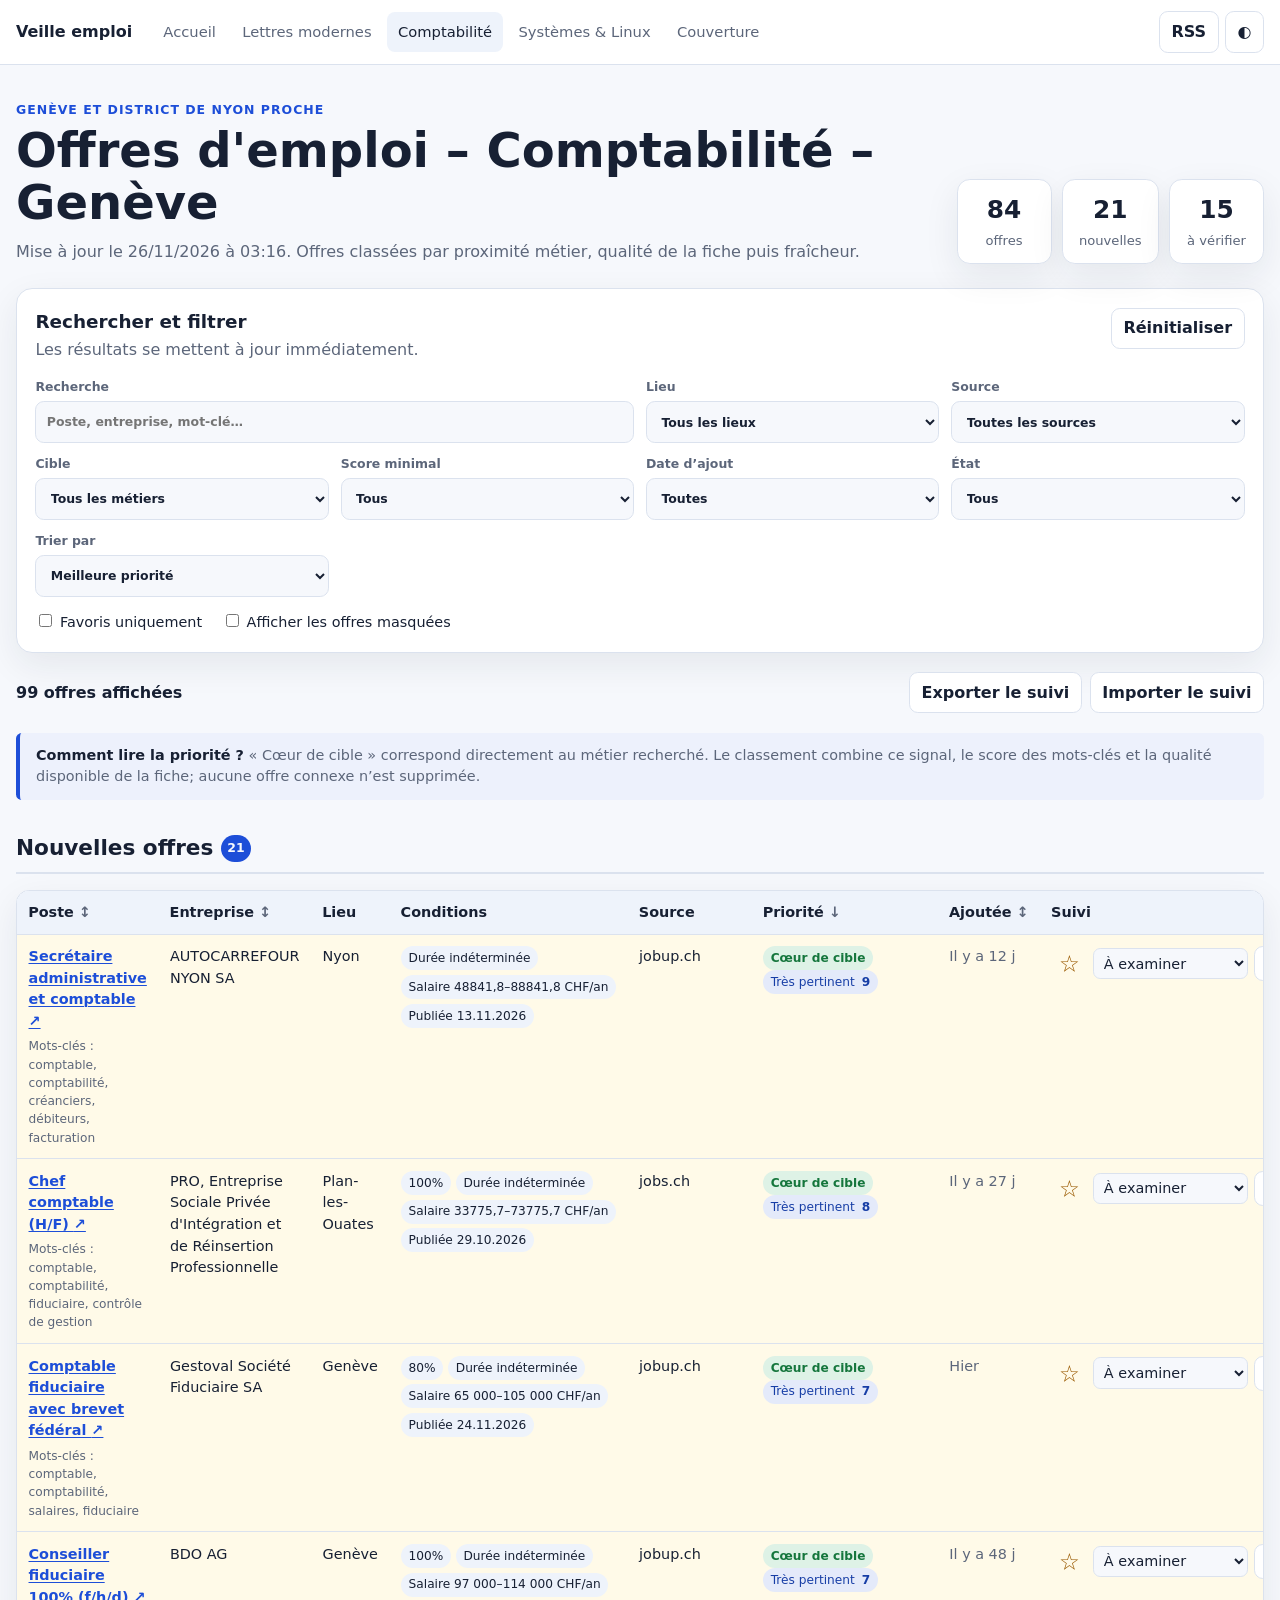
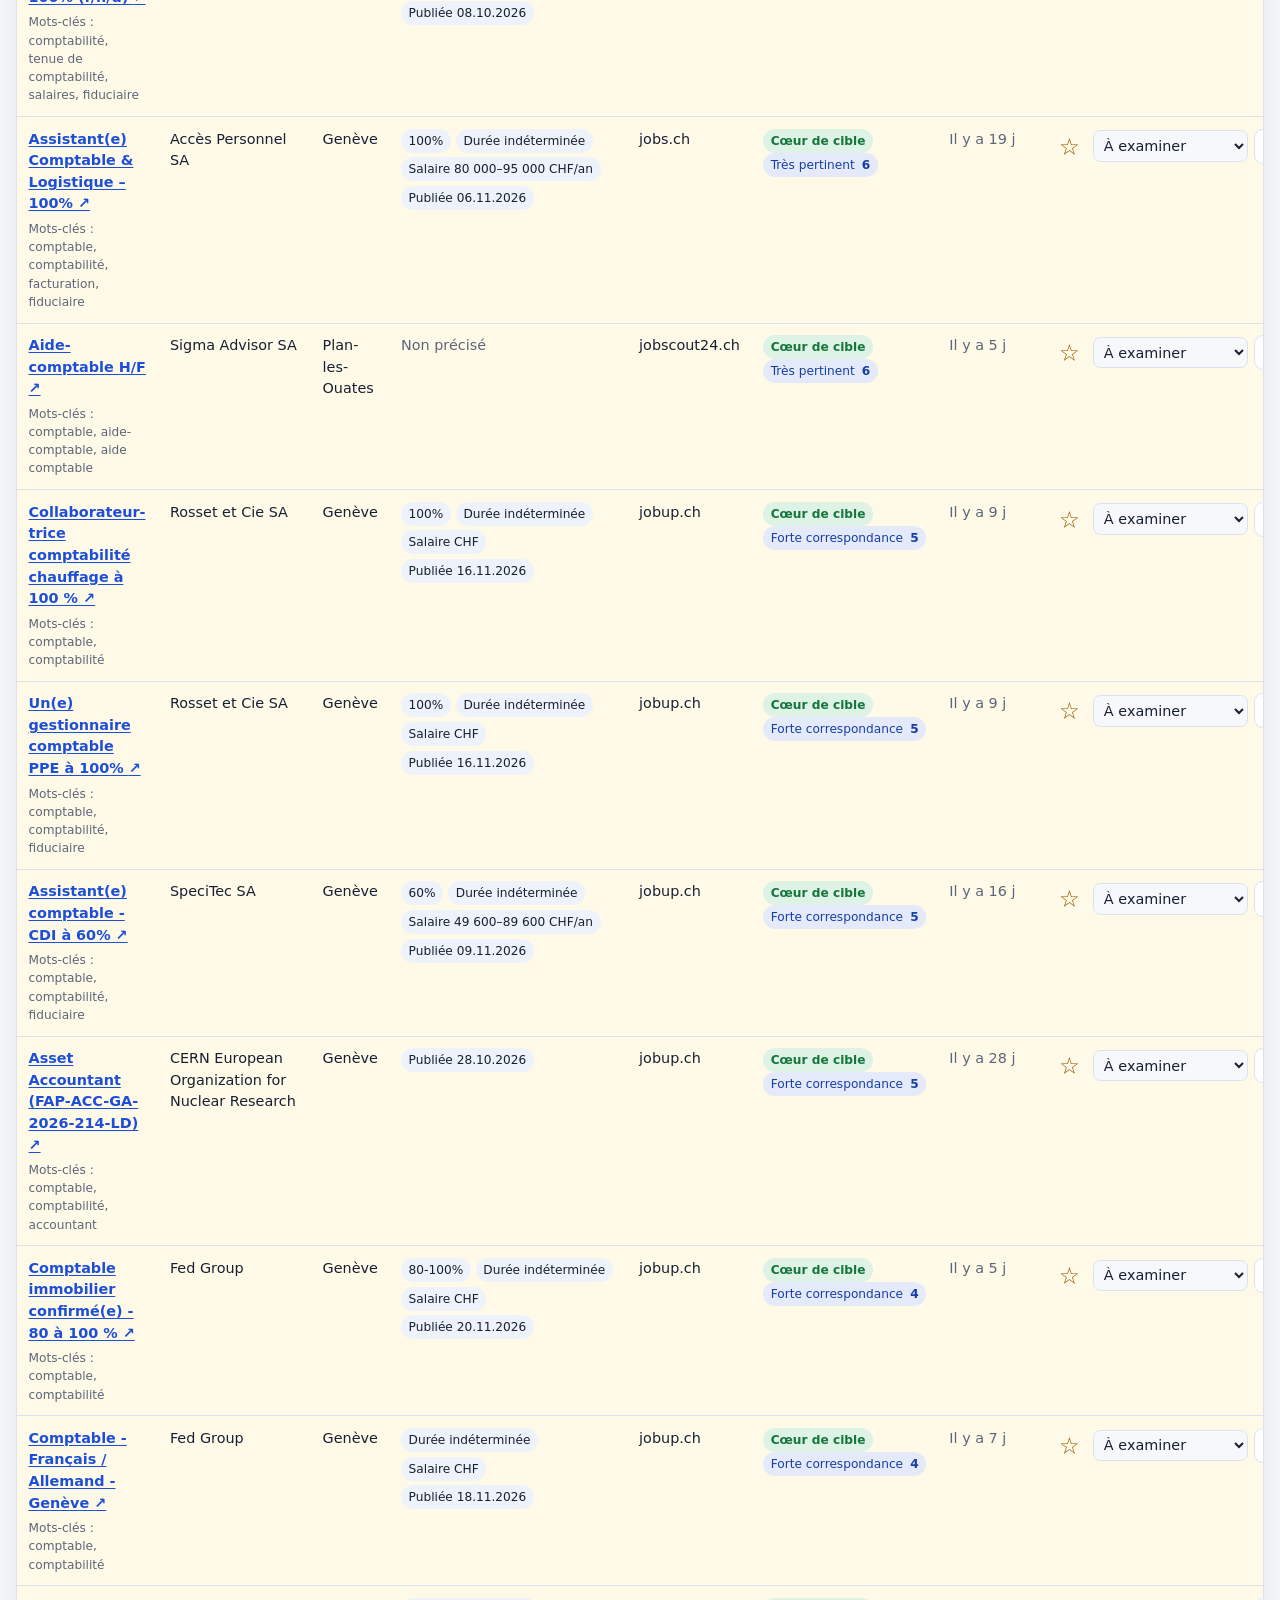
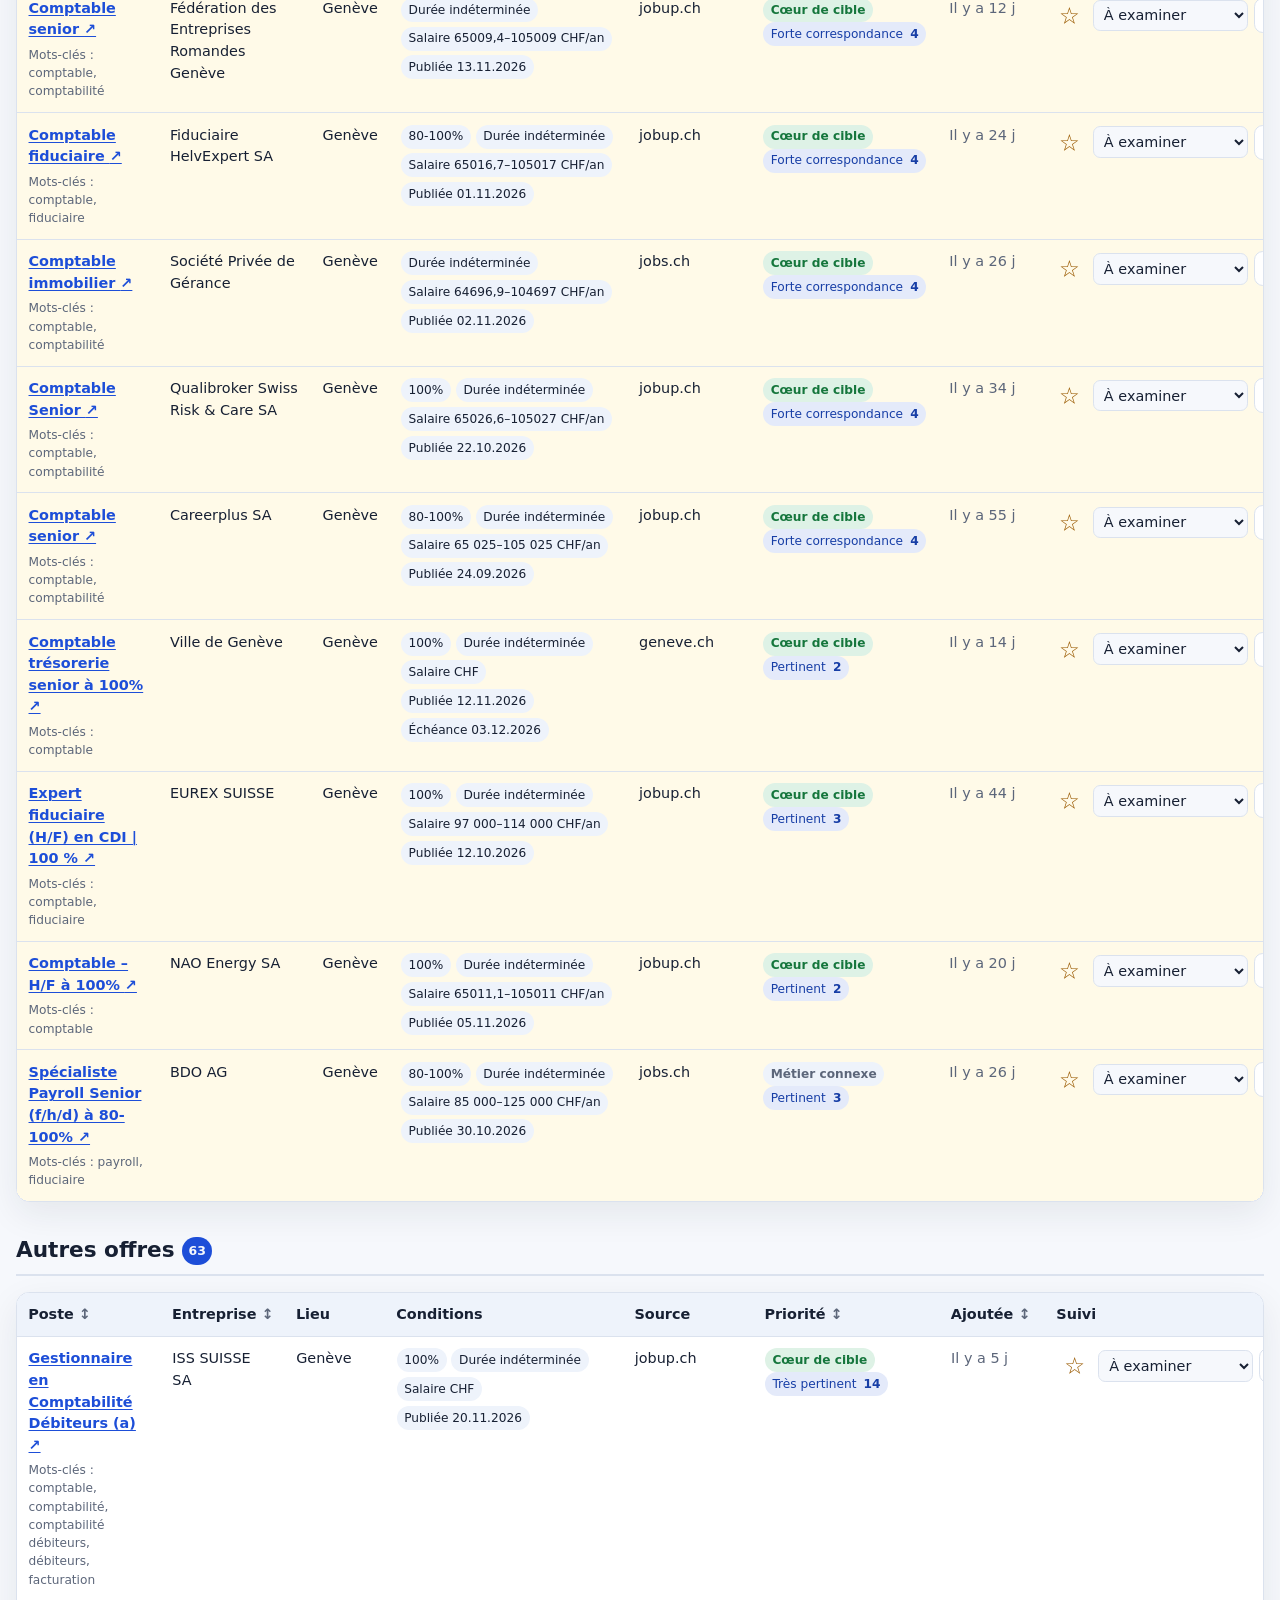
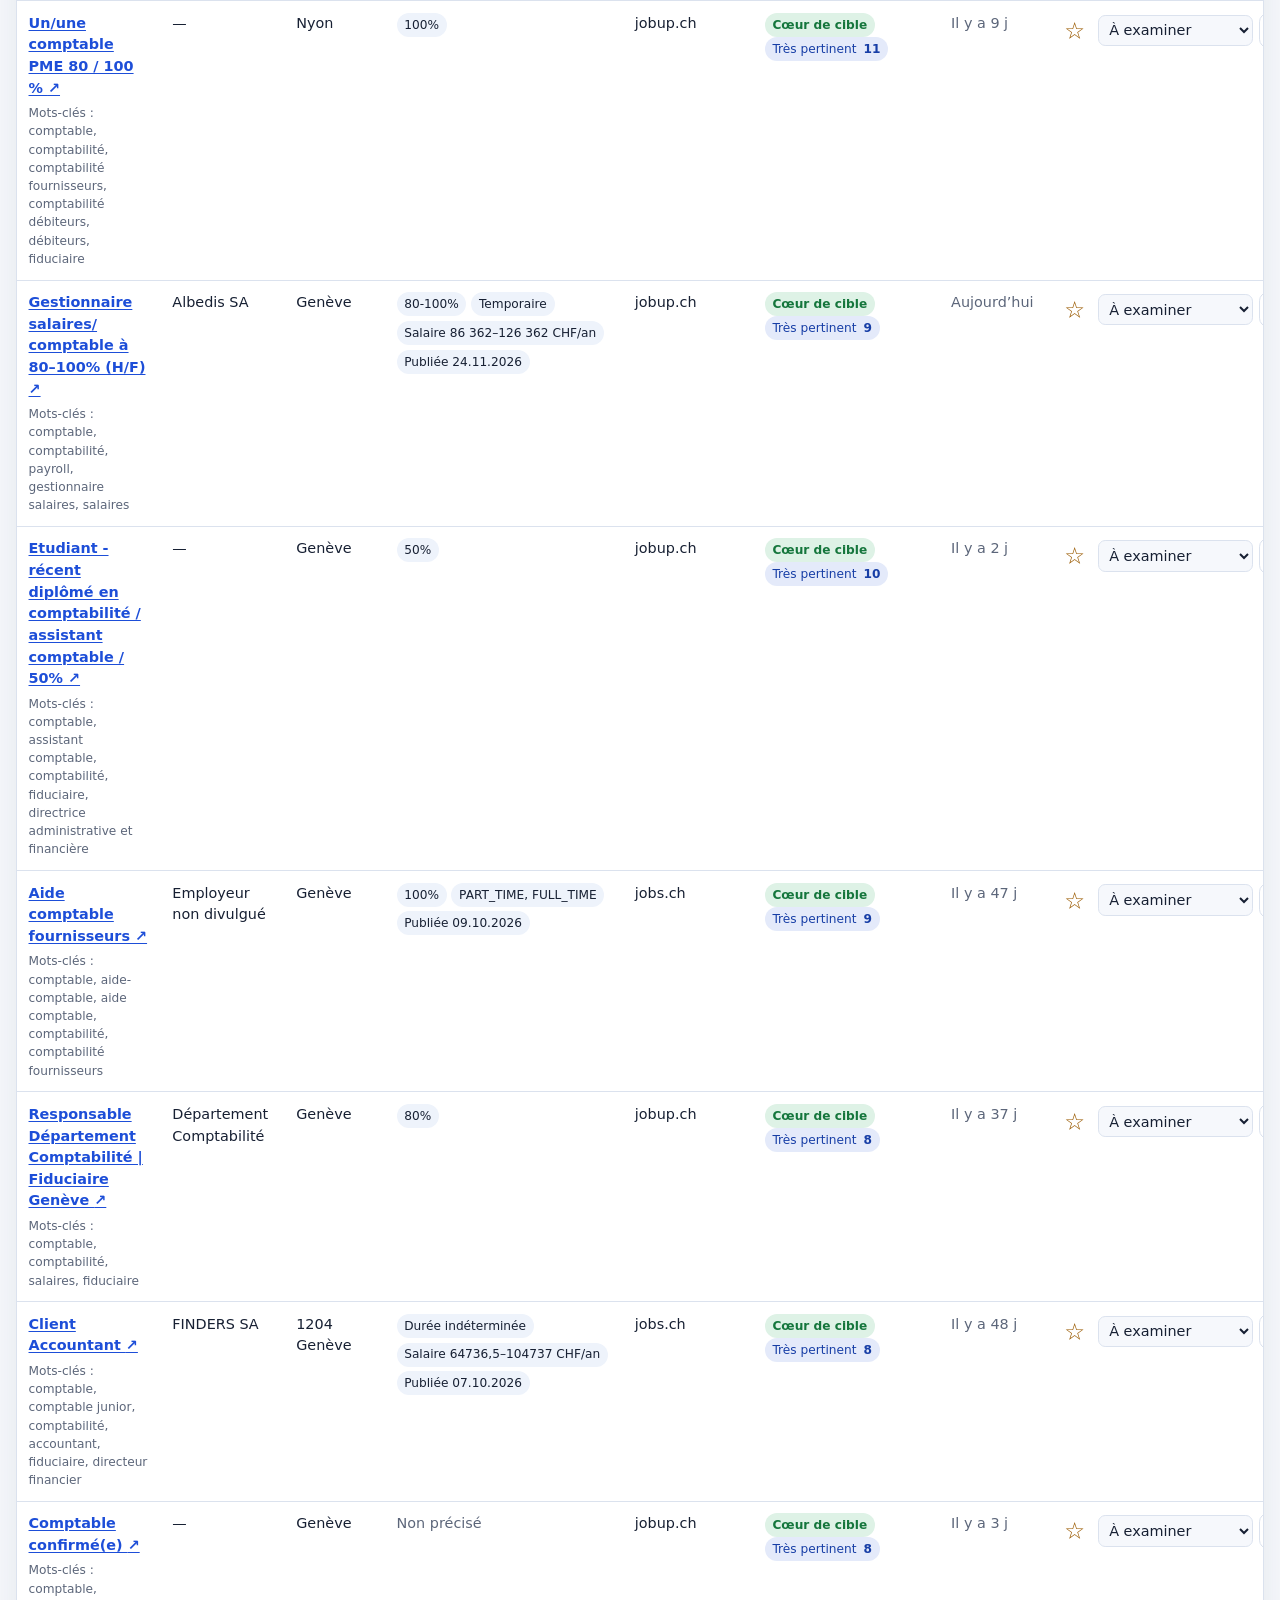
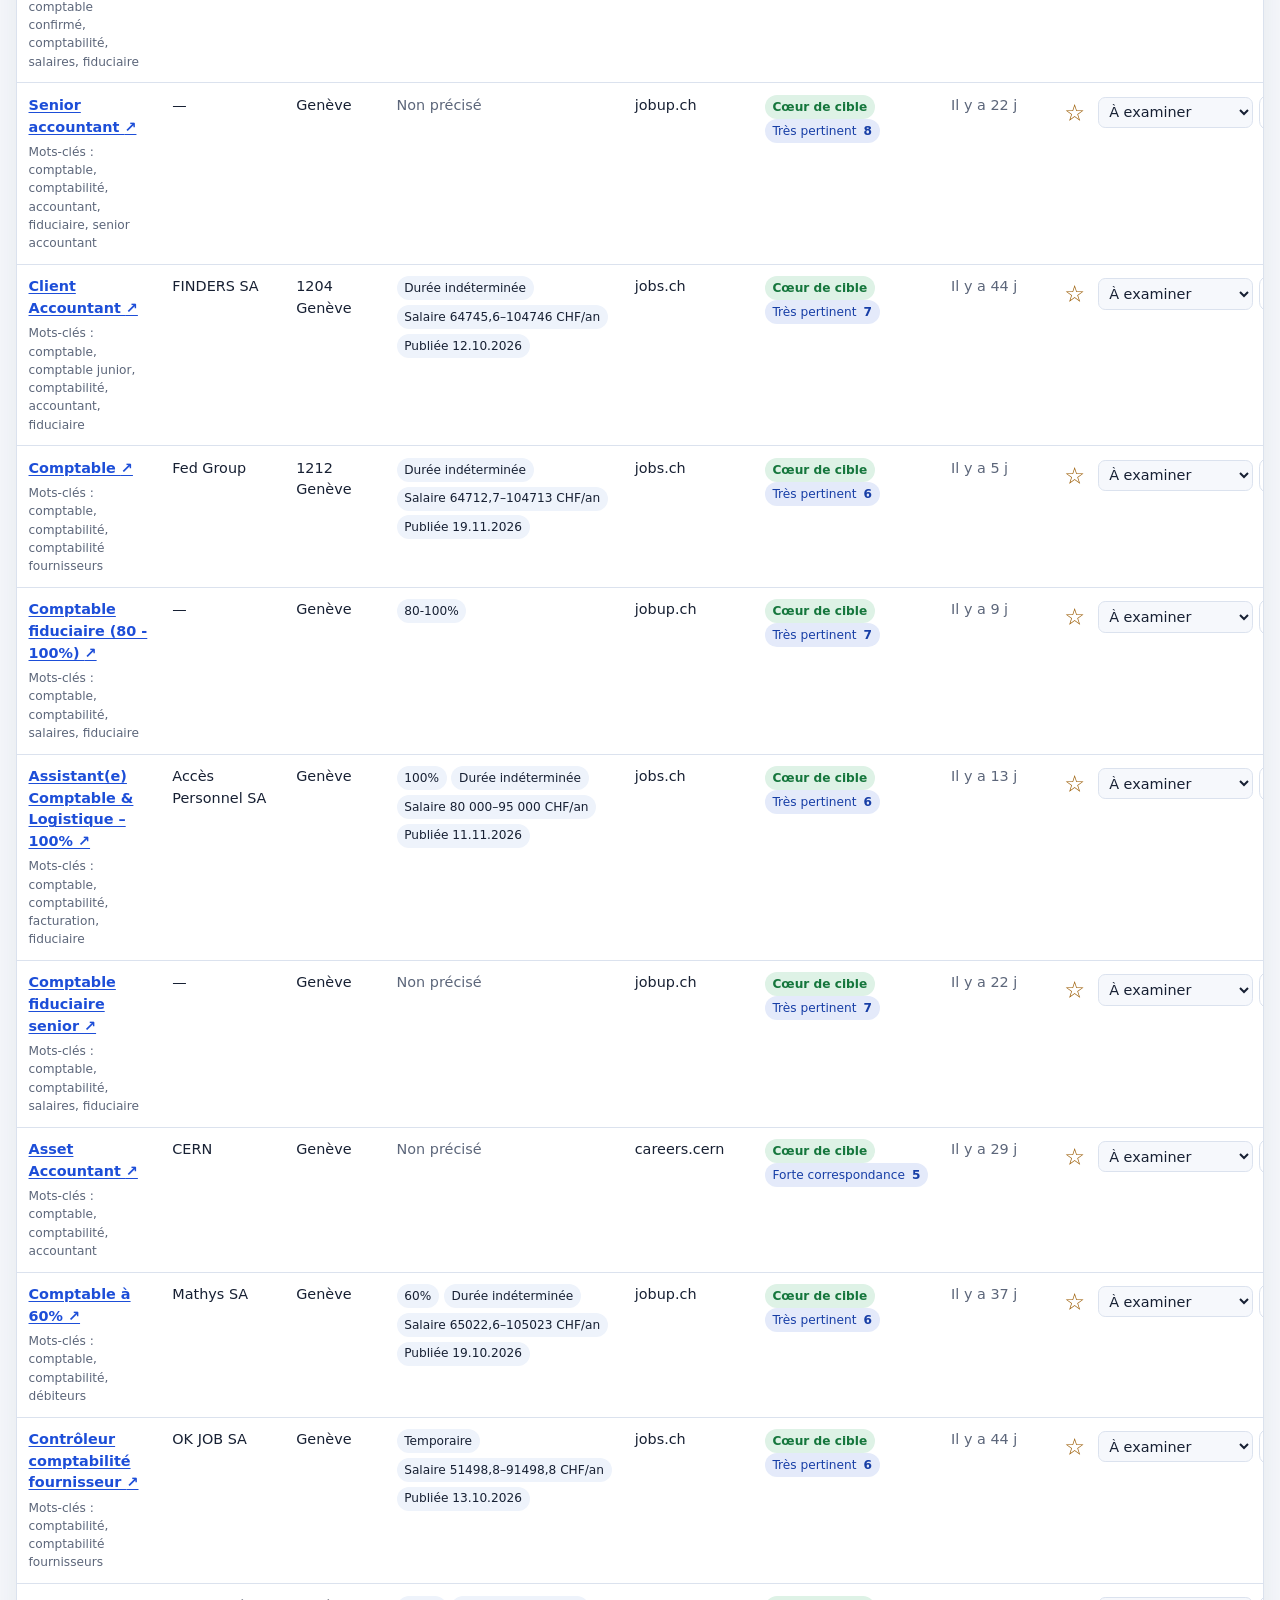
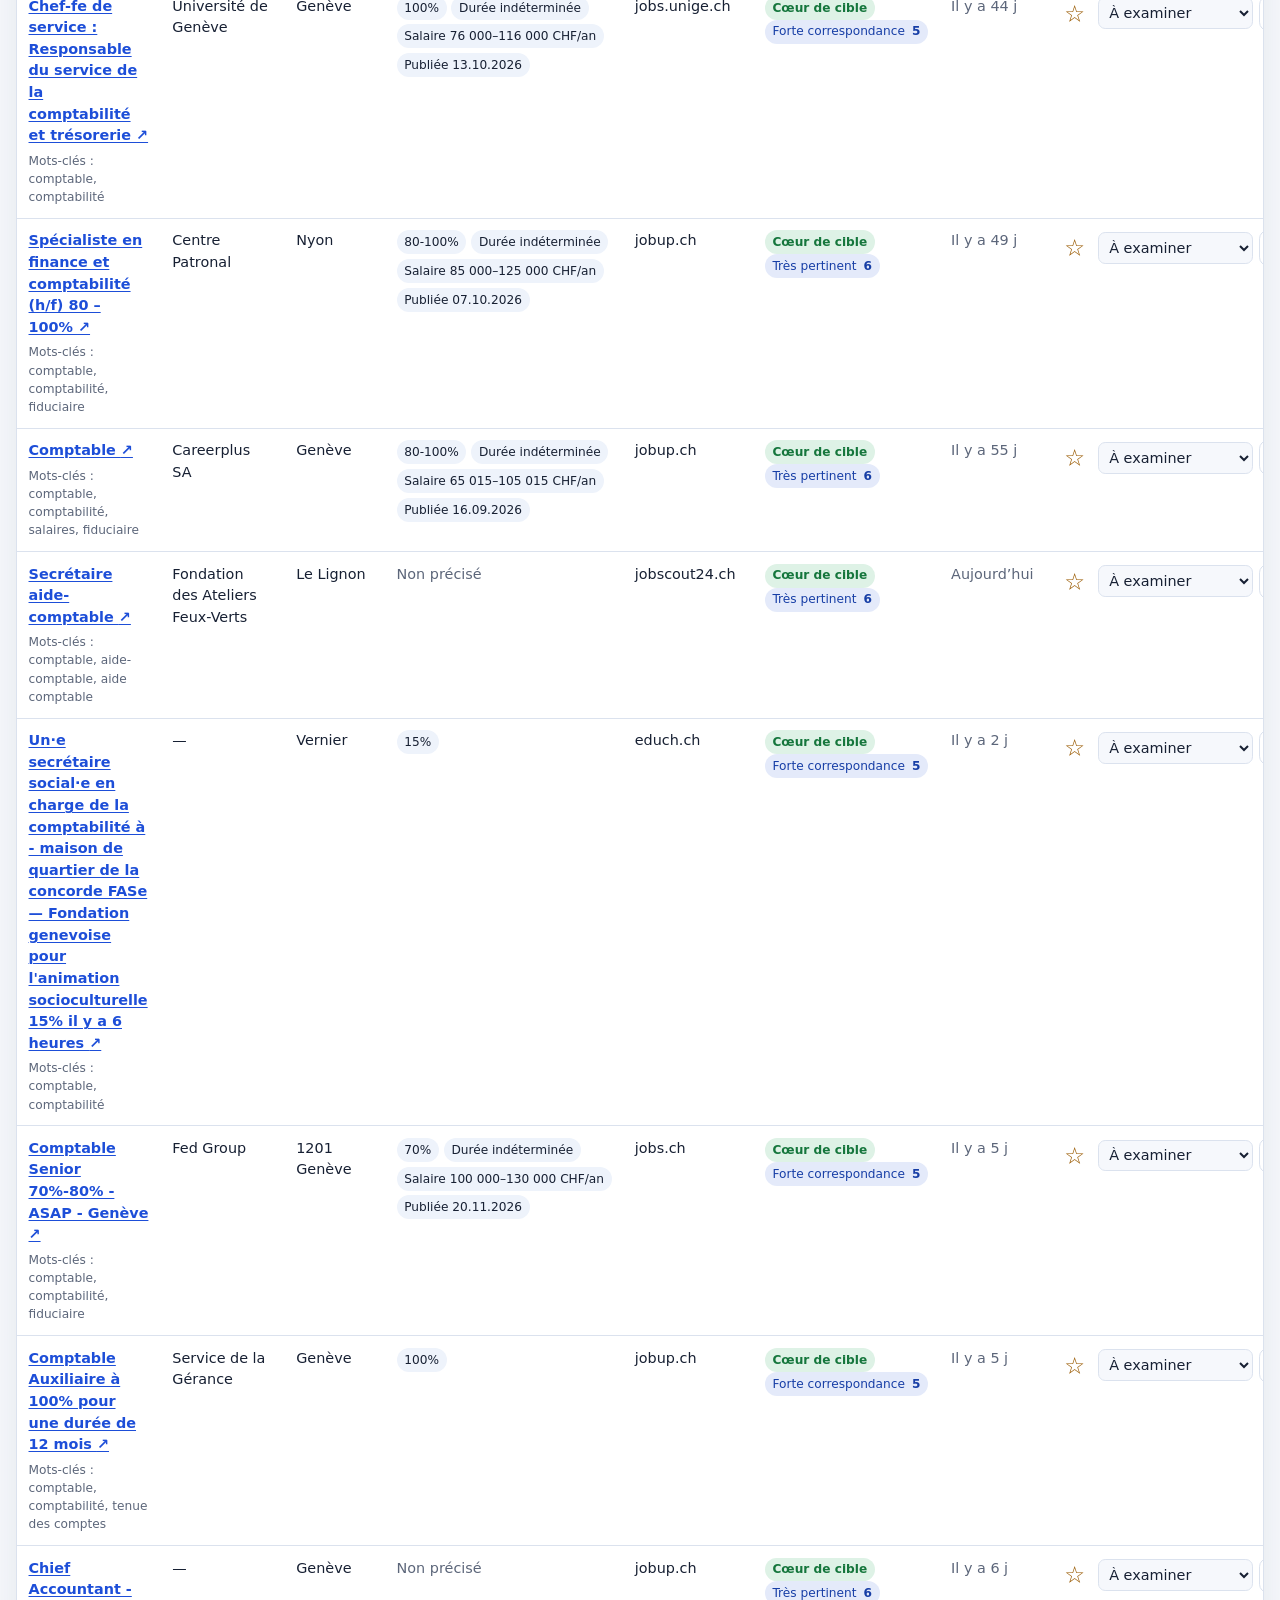
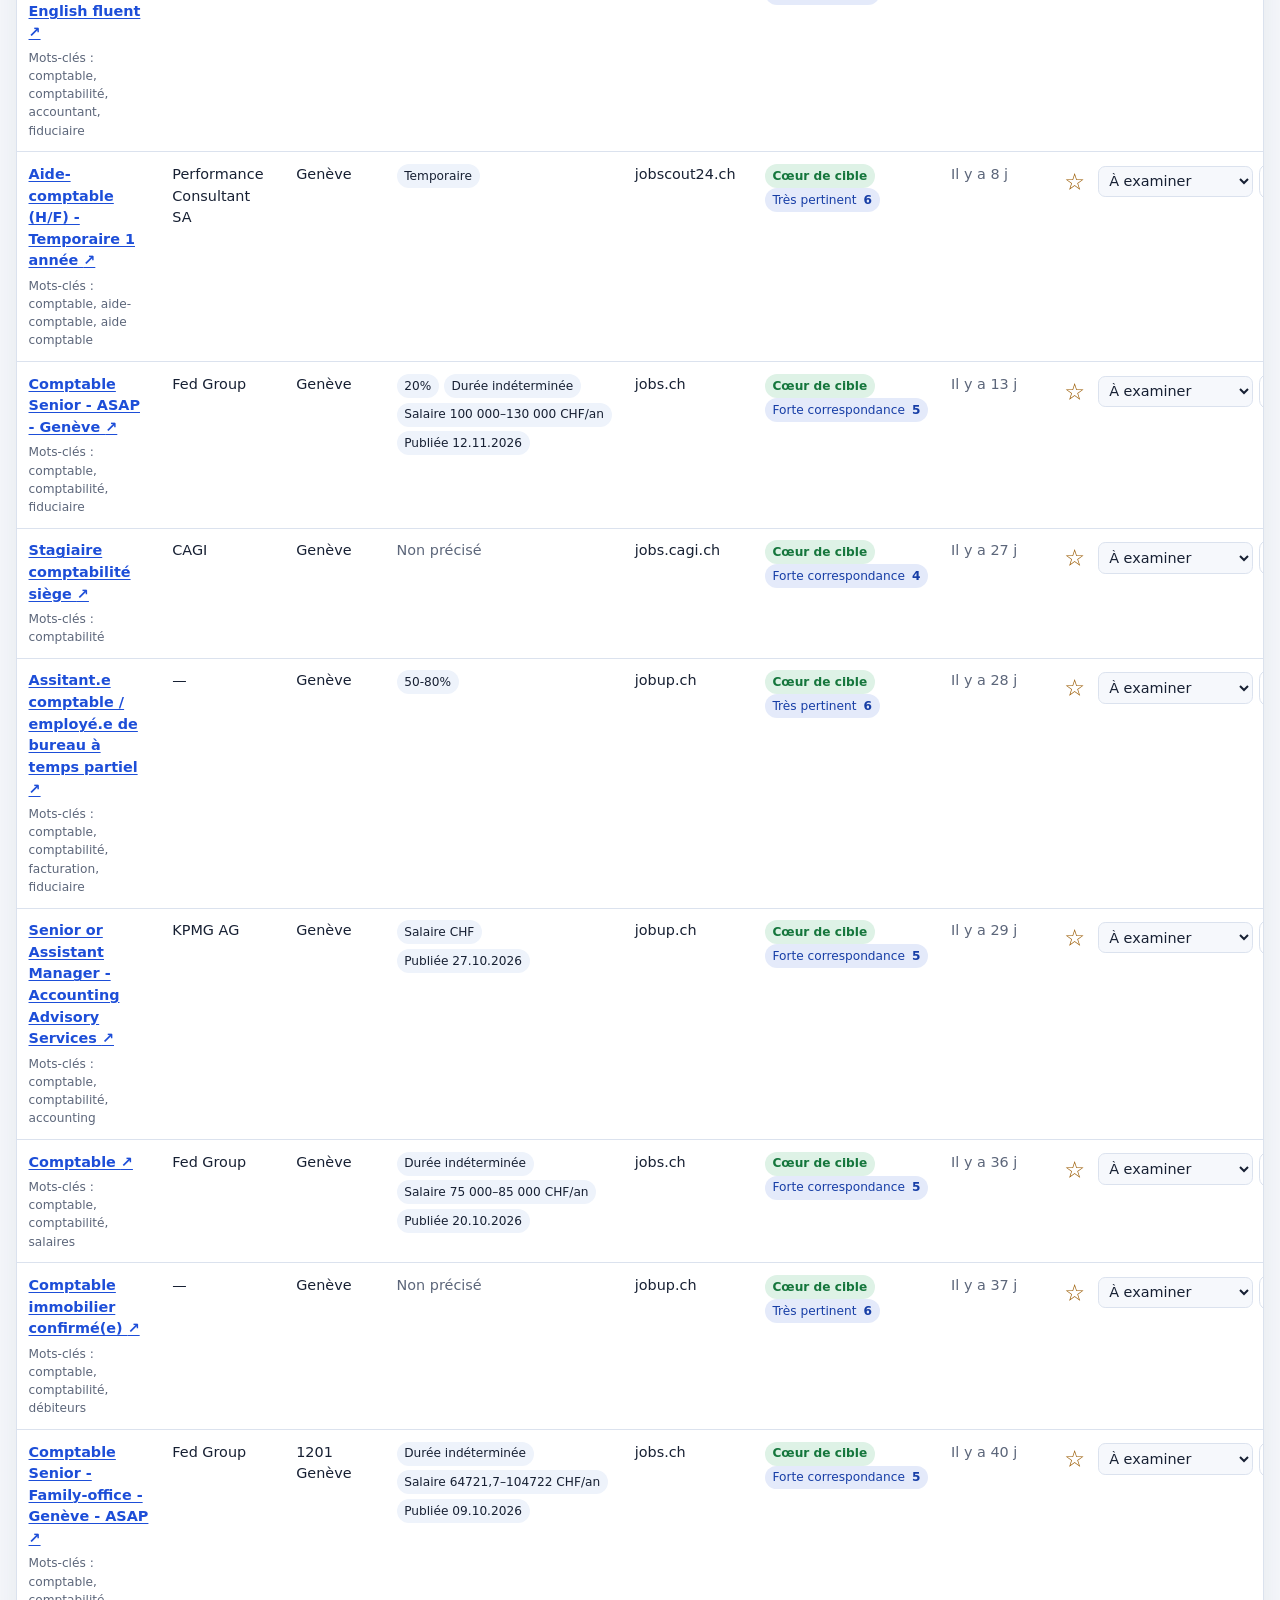
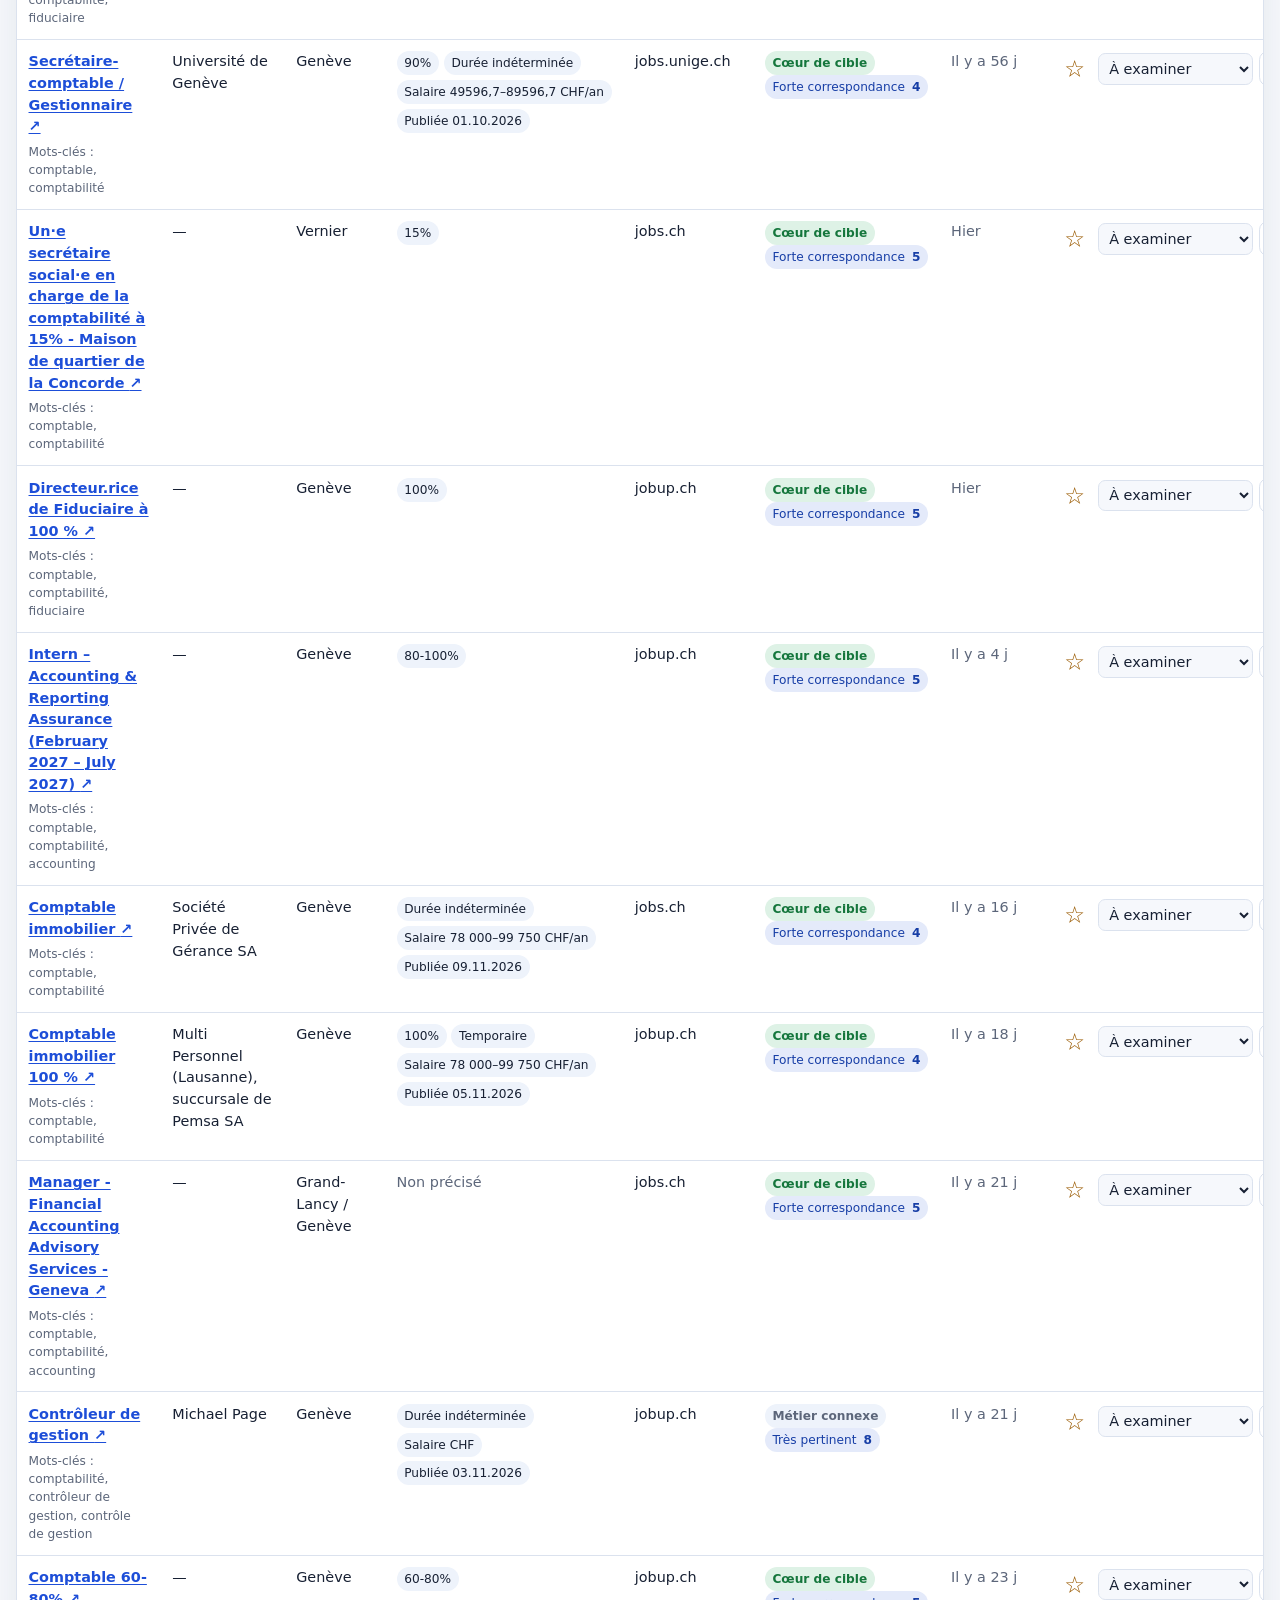
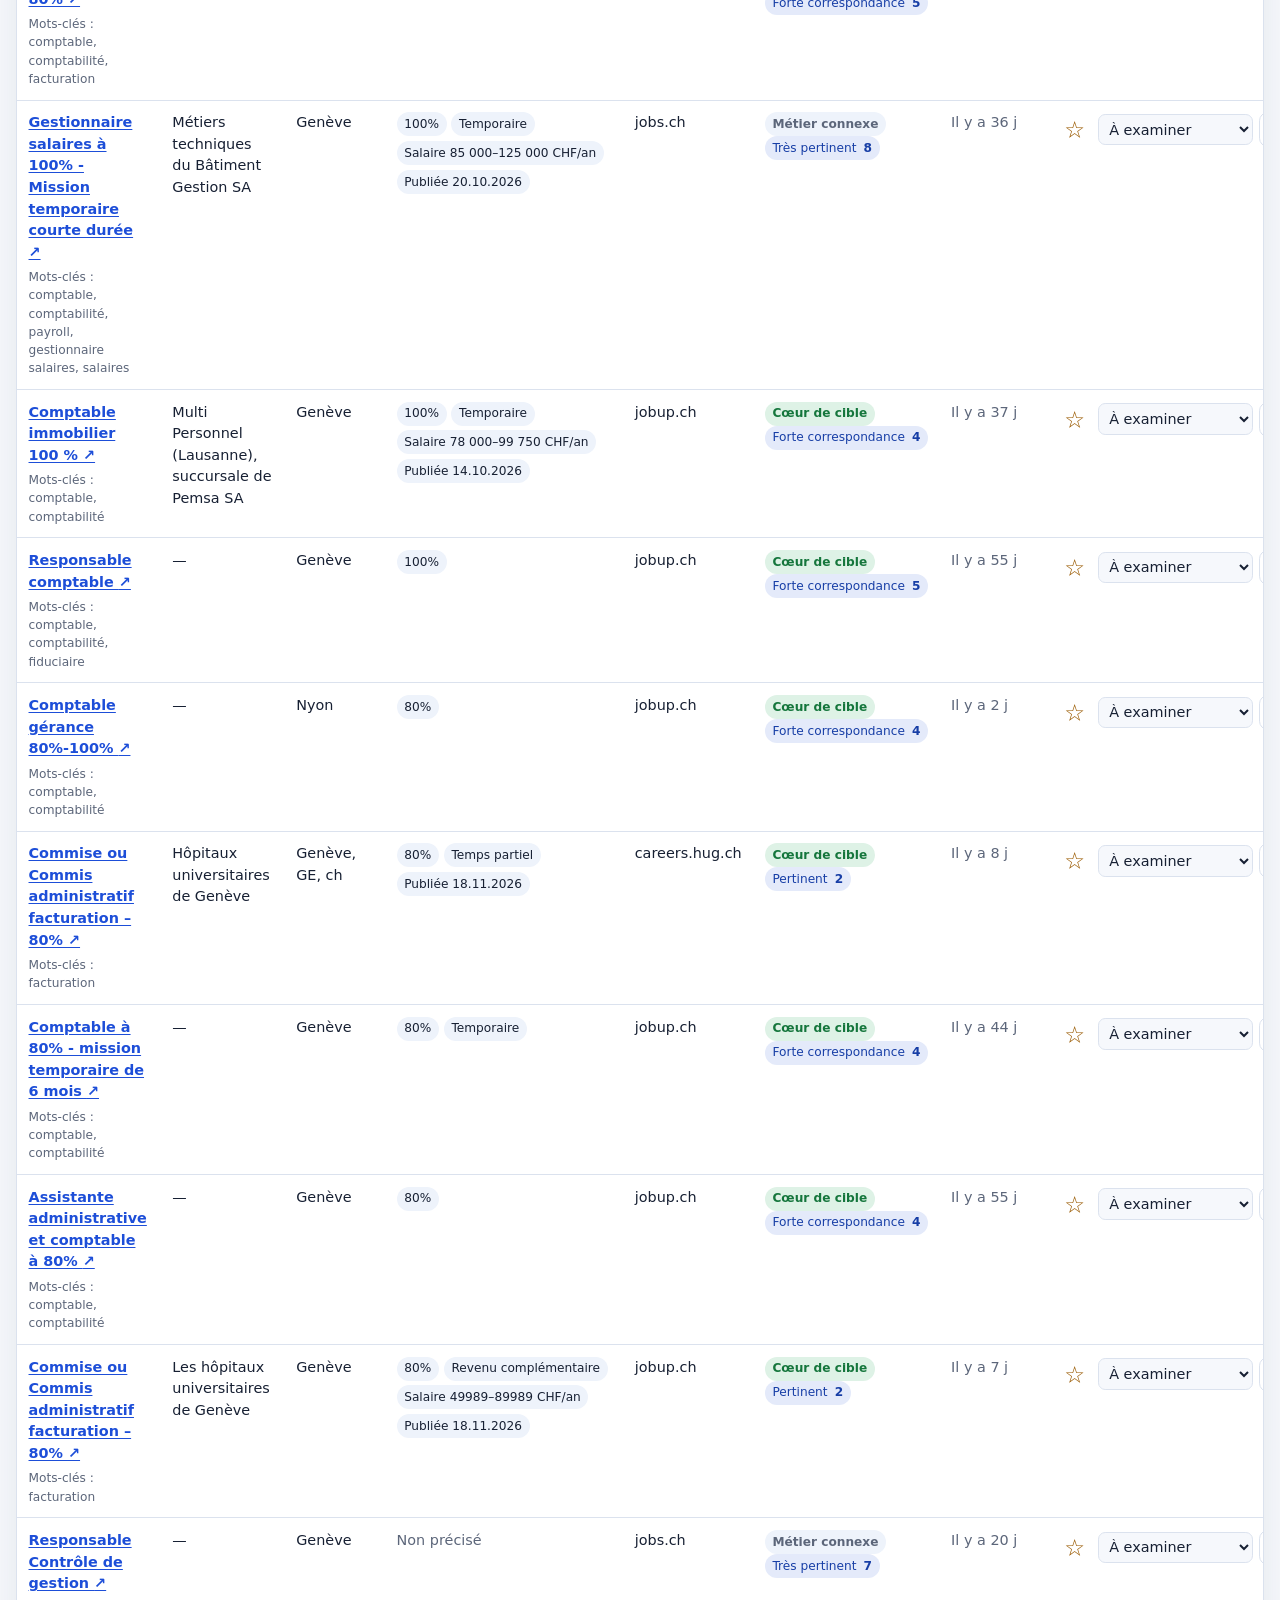
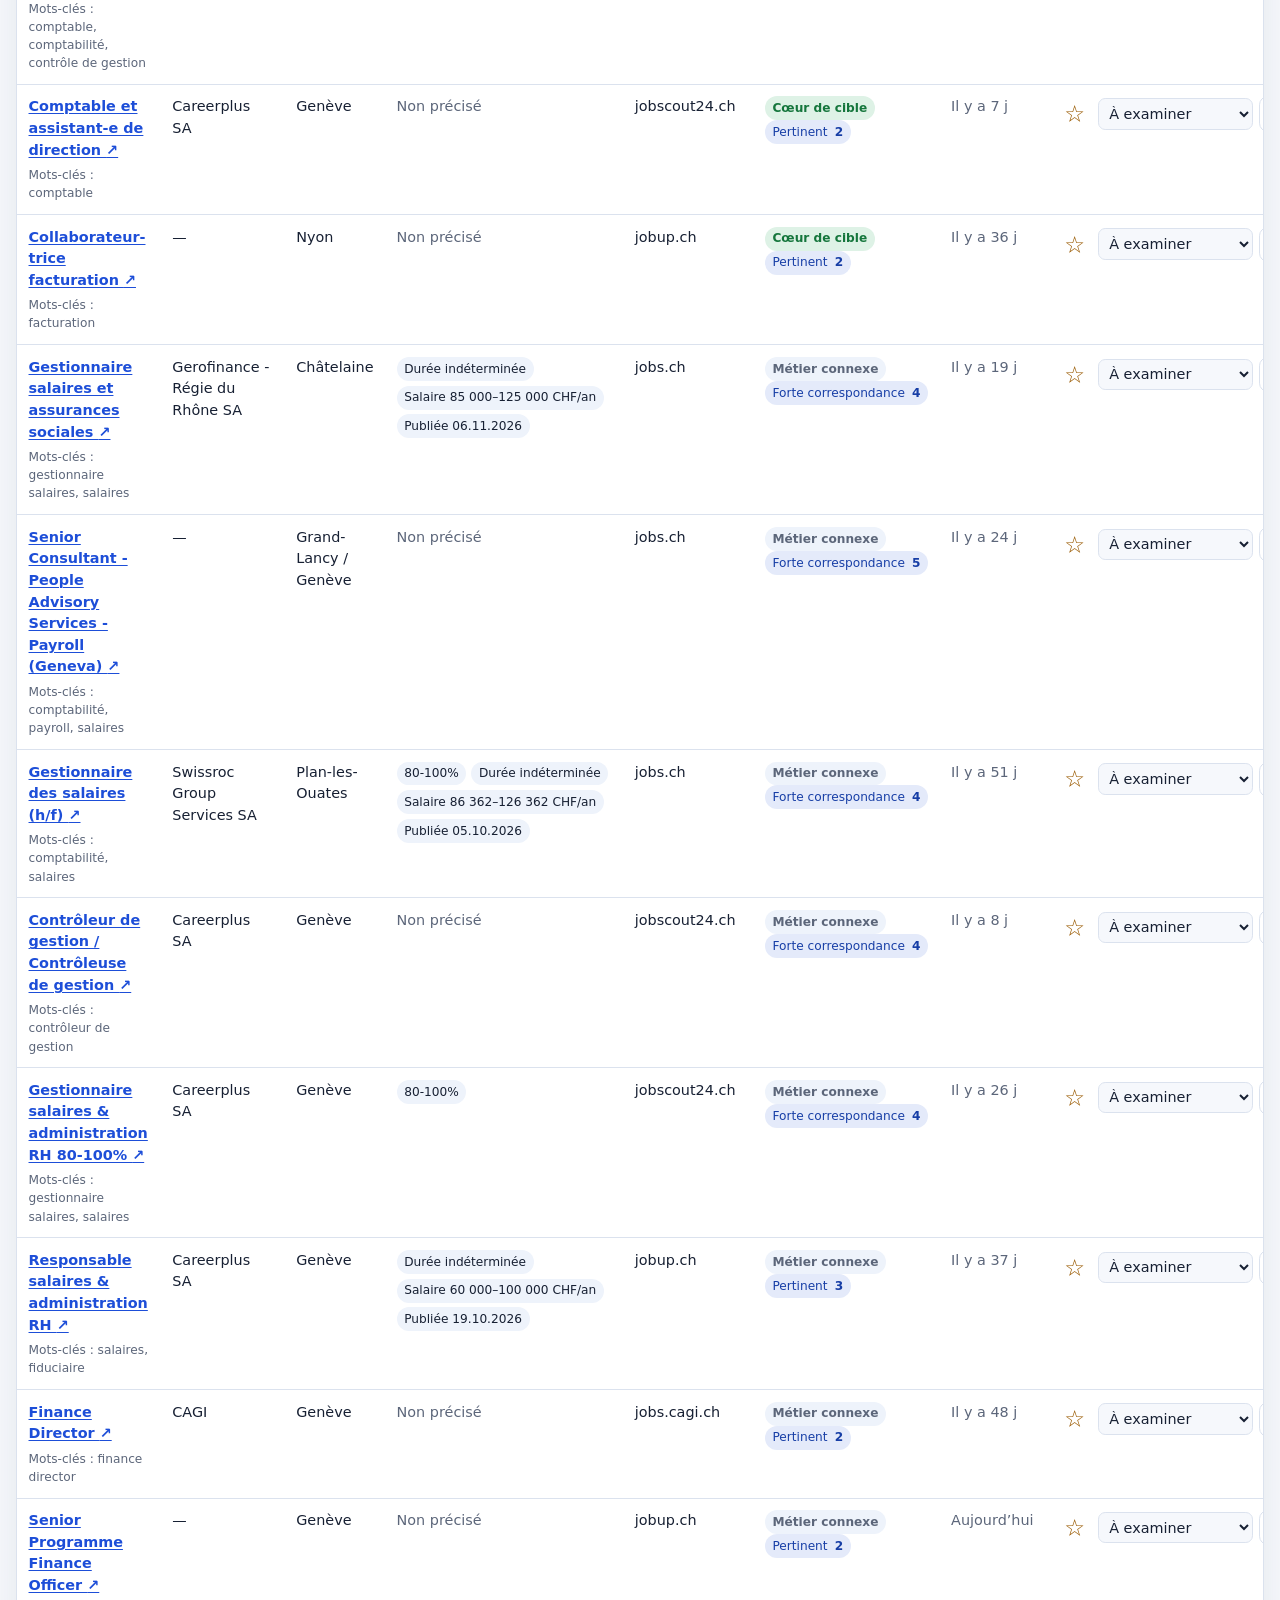
==== commit d1f5603a: "Mise à jour automatique des offres 2026-11-26 02:18" ====
--- a/docs/comptabilite/index.html
+++ b/docs/comptabilite/index.html
@@ -20,9 +20,9 @@
 <main class="shell" id="offres">
 <section class="hero"><div><p class="eyebrow">Genève et district de Nyon proche</p>
 <h1>Offres d&#x27;emploi – Comptabilité – Genève</h1>
-<p class="updated">Mise à jour le 25/11/2026 à 19:02. Offres classées par proximité métier, qualité de la fiche puis fraîcheur.</p></div>
+<p class="updated">Mise à jour le 26/11/2026 à 03:16. Offres classées par proximité métier, qualité de la fiche puis fraîcheur.</p></div>
 <div class="hero-stats"><div><strong>84</strong><span>offres</span></div>
-<div><strong>22</strong><span>nouvelles</span></div>
+<div><strong>21</strong><span>nouvelles</span></div>
 <div><strong>15</strong><span>à vérifier</span></div></div></section>
 
 <section class="panel filters" aria-labelledby="filters-title"><div class="panel-title-row">
@@ -54,7 +54,7 @@
 
 <aside class="score-help"><strong>Comment lire la priorité ?</strong> « Cœur de cible » correspond directement au métier recherché. Le classement combine ce signal, le score des mots-clés et la qualité disponible de la fiche; aucune offre connexe n’est supprimée.</aside>
 <section class="jobs-section" id="nouvelles">
-<div class="section-heading"><h2>Nouvelles offres <span class="count" data-count>22</span></h2></div>
+<div class="section-heading"><h2>Nouvelles offres <span class="count" data-count>21</span></h2></div>
 <div class="table-wrap"><table><caption class="sr-only">Nouvelles offres</caption>
 <thead><tr>
 <th scope="col"><button class="sort-button" data-sort="title">Poste</button></th>
@@ -64,31 +64,30 @@
 <th scope="col"><button class="sort-button" data-sort="date">Ajoutée</button></th>
 <th scope="col">Suivi</th></tr></thead><tbody><tr class="job-row new" data-id="86127f16013ffe8250fcbf4ada352ab7" data-legacy-id="0dc4a7f3d20137d79a24f2214b659a3c" data-search="secretaire administrative et comptable autocarrefour nyon sa nyon jobup.ch comptable comptabilite creanciers debiteurs facturation" data-source="jobup.ch" data-location="Nyon" data-company="AUTOCARREFOUR NYON SA" data-score="9" data-rank="15" data-fit="core" data-date="2026-11-13T16:23:31.925234+01:00" data-title="secretaire administrative et comptable"><td data-label="Poste"><a class="job-title" href="https://www.jobup.ch/fr/emplois/detail/8035e1c3-fff1-467d-9e5a-c05e892ae306/" target="_blank" rel="noopener noreferrer">Secrétaire administrative et comptable <span aria-hidden="true">↗</span></a><span class="keywords">Mots-clés : comptable, comptabilité, créanciers, débiteurs, facturation</span></td><td data-label="Entreprise">AUTOCARREFOUR NYON SA</td><td data-label="Lieu">Nyon</td><td data-label="Conditions"><div class="details"><span class="detail-chip">Durée indéterminée</span><span class="detail-chip">Salaire 48841,8–88841,8 CHF/an</span><span class="detail-chip">Publiée 13.11.2026</span></div></td><td data-label="Source">jobup.ch</td><td data-label="Priorité"><span class="fit-tier fit-core">Cœur de cible</span> <span class="score score-3" title="Priorité 15. Score métier 9. Très pertinent. Mots-clés : comptable, comptabilité, créanciers, débiteurs, facturation">Très pertinent <strong>9</strong></span></td><td data-label="Ajoutée"><time datetime="2026-11-13T16:23:31.925234+01:00" title="13.11.2026">Il y a 12 j</time></td><td data-label="Suivi"><div class="tracking"><button class="favorite" type="button" aria-label="Ajouter aux favoris" title="Ajouter aux favoris">☆</button><select class="job-status" aria-label="État de la candidature"><option value="">À examiner</option><option value="applied">Candidature envoyée</option><option value="ignored">Ignorée</option></select><button class="hide-job secondary" type="button" title="Masquer cette offre">Masquer</button></div></td></tr>
 <tr class="job-row new" data-id="8554a6d422adf53dbca1f8835c868456" data-legacy-id="a1a6dc9dd332fa24503a84fea151bfbf" data-search="chef comptable (h/f) pro, entreprise sociale privee d&#x27;integration et de reinsertion professionnelle plan-les-ouates jobs.ch comptable comptabilite fiduciaire controle de gestion" data-source="jobs.ch" data-location="Plan-les-Ouates" data-company="PRO, Entreprise Sociale Privée d&#x27;Intégration et de Réinsertion Professionnelle" data-score="8" data-rank="14" data-fit="core" data-date="2026-10-29T15:16:08.128235+01:00" data-title="chef comptable (h/f)"><td data-label="Poste"><a class="job-title" href="https://www.jobs.ch/fr/offres-emplois/detail/b4c7772f-f066-4b8f-a6a2-e4c1e9d1c1de/" target="_blank" rel="noopener noreferrer">Chef comptable (H/F) <span aria-hidden="true">↗</span></a><span class="keywords">Mots-clés : comptable, comptabilité, fiduciaire, contrôle de gestion</span></td><td data-label="Entreprise">PRO, Entreprise Sociale Privée d&#x27;Intégration et de Réinsertion Professionnelle</td><td data-label="Lieu">Plan-les-Ouates</td><td data-label="Conditions"><div class="details"><span class="detail-chip">100%</span><span class="detail-chip">Durée indéterminée</span><span class="detail-chip">Salaire 33775,7–73775,7 CHF/an</span><span class="detail-chip">Publiée 29.10.2026</span></div></td><td data-label="Source">jobs.ch</td><td data-label="Priorité"><span class="fit-tier fit-core">Cœur de cible</span> <span class="score score-3" title="Priorité 14. Score métier 8. Très pertinent. Mots-clés : comptable, comptabilité, fiduciaire, contrôle de gestion">Très pertinent <strong>8</strong></span></td><td data-label="Ajoutée"><time datetime="2026-10-29T15:16:08.128235+01:00" title="29.10.2026">Il y a 27 j</time></td><td data-label="Suivi"><div class="tracking"><button class="favorite" type="button" aria-label="Ajouter aux favoris" title="Ajouter aux favoris">☆</button><select class="job-status" aria-label="État de la candidature"><option value="">À examiner</option><option value="applied">Candidature envoyée</option><option value="ignored">Ignorée</option></select><button class="hide-job secondary" type="button" title="Masquer cette offre">Masquer</button></div></td></tr>
-<tr class="job-row new" data-id="26934ec12f38654cf8bd910bd9180d1b" data-legacy-id="61bce9e4322b82236a6371fbfc885c99" data-search="comptable fiduciaire avec brevet federal gestoval societe fiduciaire sa geneve jobup.ch comptable comptabilite salaires fiduciaire" data-source="jobup.ch" data-location="Genève" data-company="Gestoval Société Fiduciaire SA" data-score="7" data-rank="13" data-fit="core" data-date="2026-11-24T19:52:25.554473+01:00" data-title="comptable fiduciaire avec brevet federal"><td data-label="Poste"><a class="job-title" href="https://www.jobup.ch/fr/emplois/detail/5681a62e-f540-4a3f-af69-38303861c33c/" target="_blank" rel="noopener noreferrer">Comptable fiduciaire avec brevet fédéral <span aria-hidden="true">↗</span></a><span class="keywords">Mots-clés : comptable, comptabilité, salaires, fiduciaire</span></td><td data-label="Entreprise">Gestoval Société Fiduciaire SA</td><td data-label="Lieu">Genève</td><td data-label="Conditions"><div class="details"><span class="detail-chip">80%</span><span class="detail-chip">Durée indéterminée</span><span class="detail-chip">Salaire 65 000–105 000 CHF/an</span><span class="detail-chip">Publiée 24.11.2026</span></div></td><td data-label="Source">jobup.ch</td><td data-label="Priorité"><span class="fit-tier fit-core">Cœur de cible</span> <span class="score score-3" title="Priorité 13. Score métier 7. Très pertinent. Mots-clés : comptable, comptabilité, salaires, fiduciaire">Très pertinent <strong>7</strong></span></td><td data-label="Ajoutée"><time datetime="2026-11-24T19:52:25.554473+01:00" title="24.11.2026">Aujourd’hui</time></td><td data-label="Suivi"><div class="tracking"><button class="favorite" type="button" aria-label="Ajouter aux favoris" title="Ajouter aux favoris">☆</button><select class="job-status" aria-label="État de la candidature"><option value="">À examiner</option><option value="applied">Candidature envoyée</option><option value="ignored">Ignorée</option></select><button class="hide-job secondary" type="button" title="Masquer cette offre">Masquer</button></div></td></tr>
+<tr class="job-row new" data-id="26934ec12f38654cf8bd910bd9180d1b" data-legacy-id="61bce9e4322b82236a6371fbfc885c99" data-search="comptable fiduciaire avec brevet federal gestoval societe fiduciaire sa geneve jobup.ch comptable comptabilite salaires fiduciaire" data-source="jobup.ch" data-location="Genève" data-company="Gestoval Société Fiduciaire SA" data-score="7" data-rank="13" data-fit="core" data-date="2026-11-24T19:52:25.554473+01:00" data-title="comptable fiduciaire avec brevet federal"><td data-label="Poste"><a class="job-title" href="https://www.jobup.ch/fr/emplois/detail/5681a62e-f540-4a3f-af69-38303861c33c/" target="_blank" rel="noopener noreferrer">Comptable fiduciaire avec brevet fédéral <span aria-hidden="true">↗</span></a><span class="keywords">Mots-clés : comptable, comptabilité, salaires, fiduciaire</span></td><td data-label="Entreprise">Gestoval Société Fiduciaire SA</td><td data-label="Lieu">Genève</td><td data-label="Conditions"><div class="details"><span class="detail-chip">80%</span><span class="detail-chip">Durée indéterminée</span><span class="detail-chip">Salaire 65 000–105 000 CHF/an</span><span class="detail-chip">Publiée 24.11.2026</span></div></td><td data-label="Source">jobup.ch</td><td data-label="Priorité"><span class="fit-tier fit-core">Cœur de cible</span> <span class="score score-3" title="Priorité 13. Score métier 7. Très pertinent. Mots-clés : comptable, comptabilité, salaires, fiduciaire">Très pertinent <strong>7</strong></span></td><td data-label="Ajoutée"><time datetime="2026-11-24T19:52:25.554473+01:00" title="24.11.2026">Hier</time></td><td data-label="Suivi"><div class="tracking"><button class="favorite" type="button" aria-label="Ajouter aux favoris" title="Ajouter aux favoris">☆</button><select class="job-status" aria-label="État de la candidature"><option value="">À examiner</option><option value="applied">Candidature envoyée</option><option value="ignored">Ignorée</option></select><button class="hide-job secondary" type="button" title="Masquer cette offre">Masquer</button></div></td></tr>
 <tr class="job-row new" data-id="bb7b3b32dda0b729c3a384f5dacf90e6" data-legacy-id="537c43aa83e2253eb97d5f8f412c4fb7" data-search="conseiller fiduciaire 100% (f/h/d) bdo ag geneve jobup.ch comptabilite tenue de comptabilite salaires fiduciaire" data-source="jobup.ch" data-location="Genève" data-company="BDO AG" data-score="7" data-rank="13" data-fit="core" data-date="2026-10-08T15:27:46.162511+02:00" data-title="conseiller fiduciaire 100% (f/h/d)"><td data-label="Poste"><a class="job-title" href="https://www.jobup.ch/fr/emplois/detail/d82d6b1e-21b7-421b-8fdd-06dd47365056/" target="_blank" rel="noopener noreferrer">Conseiller fiduciaire 100% (f/h/d) <span aria-hidden="true">↗</span></a><span class="keywords">Mots-clés : comptabilité, tenue de comptabilité, salaires, fiduciaire</span></td><td data-label="Entreprise">BDO AG</td><td data-label="Lieu">Genève</td><td data-label="Conditions"><div class="details"><span class="detail-chip">100%</span><span class="detail-chip">Durée indéterminée</span><span class="detail-chip">Salaire 97 000–114 000 CHF/an</span><span class="detail-chip">Publiée 08.10.2026</span></div></td><td data-label="Source">jobup.ch</td><td data-label="Priorité"><span class="fit-tier fit-core">Cœur de cible</span> <span class="score score-3" title="Priorité 13. Score métier 7. Très pertinent. Mots-clés : comptabilité, tenue de comptabilité, salaires, fiduciaire">Très pertinent <strong>7</strong></span></td><td data-label="Ajoutée"><time datetime="2026-10-08T15:27:46.162511+02:00" title="08.10.2026">Il y a 48 j</time></td><td data-label="Suivi"><div class="tracking"><button class="favorite" type="button" aria-label="Ajouter aux favoris" title="Ajouter aux favoris">☆</button><select class="job-status" aria-label="État de la candidature"><option value="">À examiner</option><option value="applied">Candidature envoyée</option><option value="ignored">Ignorée</option></select><button class="hide-job secondary" type="button" title="Masquer cette offre">Masquer</button></div></td></tr>
 <tr class="job-row new" data-id="e492b0bb25ffed5a5cfe3725cdfaab57" data-legacy-id="dc73f4cd532cf5deb741555fa9a12a7d" data-search="assistant(e) comptable &amp; logistique – 100% acces personnel sa geneve jobs.ch comptable comptabilite facturation fiduciaire" data-source="jobs.ch" data-location="Genève" data-company="Accès Personnel SA" data-score="6" data-rank="12" data-fit="core" data-date="2026-11-06T16:12:25.916118+01:00" data-title="assistant(e) comptable &amp; logistique – 100%"><td data-label="Poste"><a class="job-title" href="https://www.jobs.ch/fr/offres-emplois/detail/837d7913-97b6-4dbd-97f6-086f0d767a9e/" target="_blank" rel="noopener noreferrer">Assistant(e) Comptable &amp; Logistique – 100% <span aria-hidden="true">↗</span></a><span class="keywords">Mots-clés : comptable, comptabilité, facturation, fiduciaire</span></td><td data-label="Entreprise">Accès Personnel SA</td><td data-label="Lieu">Genève</td><td data-label="Conditions"><div class="details"><span class="detail-chip">100%</span><span class="detail-chip">Durée indéterminée</span><span class="detail-chip">Salaire 80 000–95 000 CHF/an</span><span class="detail-chip">Publiée 06.11.2026</span></div></td><td data-label="Source">jobs.ch</td><td data-label="Priorité"><span class="fit-tier fit-core">Cœur de cible</span> <span class="score score-3" title="Priorité 12. Score métier 6. Très pertinent. Mots-clés : comptable, comptabilité, facturation, fiduciaire">Très pertinent <strong>6</strong></span></td><td data-label="Ajoutée"><time datetime="2026-11-06T16:12:25.916118+01:00" title="06.11.2026">Il y a 19 j</time></td><td data-label="Suivi"><div class="tracking"><button class="favorite" type="button" aria-label="Ajouter aux favoris" title="Ajouter aux favoris">☆</button><select class="job-status" aria-label="État de la candidature"><option value="">À examiner</option><option value="applied">Candidature envoyée</option><option value="ignored">Ignorée</option></select><button class="hide-job secondary" type="button" title="Masquer cette offre">Masquer</button></div></td></tr>
-<tr class="job-row new" data-id="6809de2575cecce0612ff52b9430c689" data-legacy-id="4d31975bd69ed76437cd127dbe84e5ca" data-search="secretaire aide-comptable fondation des ateliers feux-verts le lignon jobscout24.ch comptable aide-comptable aide comptable" data-source="jobscout24.ch" data-location="Le Lignon" data-company="Fondation des Ateliers Feux-Verts" data-score="6" data-rank="11" data-fit="core" data-date="2026-11-25T18:57:51.806735+01:00" data-title="secretaire aide-comptable"><td data-label="Poste"><a class="job-title" href="https://www.jobscout24.ch/fr/job/2808cc0c-5716-4b16-992b-df69f57bf546/" target="_blank" rel="noopener noreferrer">Secrétaire aide-comptable <span aria-hidden="true">↗</span></a><span class="keywords">Mots-clés : comptable, aide-comptable, aide comptable</span></td><td data-label="Entreprise">Fondation des Ateliers Feux-Verts</td><td data-label="Lieu">Le Lignon</td><td data-label="Conditions"><div class="details"><span class="muted">Non précisé</span></div></td><td data-label="Source">jobscout24.ch</td><td data-label="Priorité"><span class="fit-tier fit-core">Cœur de cible</span> <span class="score score-3" title="Priorité 11. Score métier 6. Très pertinent. Mots-clés : comptable, aide-comptable, aide comptable">Très pertinent <strong>6</strong></span></td><td data-label="Ajoutée"><time datetime="2026-11-25T18:57:51.806735+01:00" title="25.11.2026">Aujourd’hui</time></td><td data-label="Suivi"><div class="tracking"><button class="favorite" type="button" aria-label="Ajouter aux favoris" title="Ajouter aux favoris">☆</button><select class="job-status" aria-label="État de la candidature"><option value="">À examiner</option><option value="applied">Candidature envoyée</option><option value="ignored">Ignorée</option></select><button class="hide-job secondary" type="button" title="Masquer cette offre">Masquer</button></div></td></tr>
 <tr class="job-row new" data-id="bf08c7131ba54986d880ef8ea8aa71ad" data-legacy-id="9969409308496da7a7ef9930134f05d4" data-search="aide-comptable h/f sigma advisor sa plan-les-ouates jobscout24.ch comptable aide-comptable aide comptable" data-source="jobscout24.ch" data-location="Plan-les-Ouates" data-company="Sigma Advisor SA" data-score="6" data-rank="11" data-fit="core" data-date="2026-11-20T17:08:08.158091+01:00" data-title="aide-comptable h/f"><td data-label="Poste"><a class="job-title" href="https://www.jobscout24.ch/fr/job/72c4e022-aec8-4ef8-94c0-d87928b5e520/" target="_blank" rel="noopener noreferrer">Aide-comptable H/F <span aria-hidden="true">↗</span></a><span class="keywords">Mots-clés : comptable, aide-comptable, aide comptable</span></td><td data-label="Entreprise">Sigma Advisor SA</td><td data-label="Lieu">Plan-les-Ouates</td><td data-label="Conditions"><div class="details"><span class="muted">Non précisé</span></div></td><td data-label="Source">jobscout24.ch</td><td data-label="Priorité"><span class="fit-tier fit-core">Cœur de cible</span> <span class="score score-3" title="Priorité 11. Score métier 6. Très pertinent. Mots-clés : comptable, aide-comptable, aide comptable">Très pertinent <strong>6</strong></span></td><td data-label="Ajoutée"><time datetime="2026-11-20T17:08:08.158091+01:00" title="20.11.2026">Il y a 5 j</time></td><td data-label="Suivi"><div class="tracking"><button class="favorite" type="button" aria-label="Ajouter aux favoris" title="Ajouter aux favoris">☆</button><select class="job-status" aria-label="État de la candidature"><option value="">À examiner</option><option value="applied">Candidature envoyée</option><option value="ignored">Ignorée</option></select><button class="hide-job secondary" type="button" title="Masquer cette offre">Masquer</button></div></td></tr>
 <tr class="job-row new" data-id="89481f2d052400ad4559b5c2b18e439e" data-legacy-id="4034e0cd1ed9aec92086cc422d2a8db5" data-search="collaborateur-trice comptabilite chauffage a 100 % rosset et cie sa geneve jobup.ch comptable comptabilite" data-source="jobup.ch" data-location="Genève" data-company="Rosset et Cie SA" data-score="5" data-rank="11" data-fit="core" data-date="2026-11-16T17:59:55.095762+01:00" data-title="collaborateur-trice comptabilite chauffage a 100 %"><td data-label="Poste"><a class="job-title" href="https://www.jobup.ch/fr/emplois/detail/3862c1f0-2240-4fa4-a23e-e10e7cc0c6c9/" target="_blank" rel="noopener noreferrer">Collaborateur-trice comptabilité chauffage à 100 % <span aria-hidden="true">↗</span></a><span class="keywords">Mots-clés : comptable, comptabilité</span></td><td data-label="Entreprise">Rosset et Cie SA</td><td data-label="Lieu">Genève</td><td data-label="Conditions"><div class="details"><span class="detail-chip">100%</span><span class="detail-chip">Durée indéterminée</span><span class="detail-chip">Salaire CHF</span><span class="detail-chip">Publiée 16.11.2026</span></div></td><td data-label="Source">jobup.ch</td><td data-label="Priorité"><span class="fit-tier fit-core">Cœur de cible</span> <span class="score score-2" title="Priorité 11. Score métier 5. Forte correspondance. Mots-clés : comptable, comptabilité">Forte correspondance <strong>5</strong></span></td><td data-label="Ajoutée"><time datetime="2026-11-16T17:59:55.095762+01:00" title="16.11.2026">Il y a 9 j</time></td><td data-label="Suivi"><div class="tracking"><button class="favorite" type="button" aria-label="Ajouter aux favoris" title="Ajouter aux favoris">☆</button><select class="job-status" aria-label="État de la candidature"><option value="">À examiner</option><option value="applied">Candidature envoyée</option><option value="ignored">Ignorée</option></select><button class="hide-job secondary" type="button" title="Masquer cette offre">Masquer</button></div></td></tr>
 <tr class="job-row new" data-id="7c1fc5282c49eeb9346b8c2be4e799bb" data-legacy-id="d13a147350a92e45abbee18fac735237" data-search="un(e) gestionnaire comptable ppe a 100% rosset et cie sa geneve jobup.ch comptable comptabilite fiduciaire" data-source="jobup.ch" data-location="Genève" data-company="Rosset et Cie SA" data-score="5" data-rank="11" data-fit="core" data-date="2026-11-16T17:59:49.144552+01:00" data-title="un(e) gestionnaire comptable ppe a 100%"><td data-label="Poste"><a class="job-title" href="https://www.jobup.ch/fr/emplois/detail/5a6bd0ec-deb8-47e7-ae42-b9b55a46995b/" target="_blank" rel="noopener noreferrer">Un(e) gestionnaire comptable PPE à 100% <span aria-hidden="true">↗</span></a><span class="keywords">Mots-clés : comptable, comptabilité, fiduciaire</span></td><td data-label="Entreprise">Rosset et Cie SA</td><td data-label="Lieu">Genève</td><td data-label="Conditions"><div class="details"><span class="detail-chip">100%</span><span class="detail-chip">Durée indéterminée</span><span class="detail-chip">Salaire CHF</span><span class="detail-chip">Publiée 16.11.2026</span></div></td><td data-label="Source">jobup.ch</td><td data-label="Priorité"><span class="fit-tier fit-core">Cœur de cible</span> <span class="score score-2" title="Priorité 11. Score métier 5. Forte correspondance. Mots-clés : comptable, comptabilité, fiduciaire">Forte correspondance <strong>5</strong></span></td><td data-label="Ajoutée"><time datetime="2026-11-16T17:59:49.144552+01:00" title="16.11.2026">Il y a 9 j</time></td><td data-label="Suivi"><div class="tracking"><button class="favorite" type="button" aria-label="Ajouter aux favoris" title="Ajouter aux favoris">☆</button><select class="job-status" aria-label="État de la candidature"><option value="">À examiner</option><option value="applied">Candidature envoyée</option><option value="ignored">Ignorée</option></select><button class="hide-job secondary" type="button" title="Masquer cette offre">Masquer</button></div></td></tr>
 <tr class="job-row new" data-id="bf43506943990443746546daf450d8d5" data-legacy-id="91cc23701166ed845482f4e7f75f2530" data-search="assistant(e) comptable - cdi a 60% specitec sa geneve jobup.ch comptable comptabilite fiduciaire" data-source="jobup.ch" data-location="Genève" data-company="SpeciTec SA" data-score="5" data-rank="11" data-fit="core" data-date="2026-11-09T18:27:44.162014+01:00" data-title="assistant(e) comptable - cdi a 60%"><td data-label="Poste"><a class="job-title" href="https://www.jobup.ch/fr/emplois/detail/ff1b53d8-04d7-45ab-9092-b3d291263e9b/" target="_blank" rel="noopener noreferrer">Assistant(e) comptable - CDI à 60% <span aria-hidden="true">↗</span></a><span class="keywords">Mots-clés : comptable, comptabilité, fiduciaire</span></td><td data-label="Entreprise">SpeciTec SA</td><td data-label="Lieu">Genève</td><td data-label="Conditions"><div class="details"><span class="detail-chip">60%</span><span class="detail-chip">Durée indéterminée</span><span class="detail-chip">Salaire 49 600–89 600 CHF/an</span><span class="detail-chip">Publiée 09.11.2026</span></div></td><td data-label="Source">jobup.ch</td><td data-label="Priorité"><span class="fit-tier fit-core">Cœur de cible</span> <span class="score score-2" title="Priorité 11. Score métier 5. Forte correspondance. Mots-clés : comptable, comptabilité, fiduciaire">Forte correspondance <strong>5</strong></span></td><td data-label="Ajoutée"><time datetime="2026-11-09T18:27:44.162014+01:00" title="09.11.2026">Il y a 16 j</time></td><td data-label="Suivi"><div class="tracking"><button class="favorite" type="button" aria-label="Ajouter aux favoris" title="Ajouter aux favoris">☆</button><select class="job-status" aria-label="État de la candidature"><option value="">À examiner</option><option value="applied">Candidature envoyée</option><option value="ignored">Ignorée</option></select><button class="hide-job secondary" type="button" title="Masquer cette offre">Masquer</button></div></td></tr>
-<tr class="job-row new" data-id="8bf323792e306f45820e441d3ce8835a" data-legacy-id="8fd6fbfa25f3bce804bf2736255f3f97" data-search="asset accountant (fap-acc-ga-2026-214-ld) cern european organization for nuclear research geneve jobup.ch comptable comptabilite accountant" data-source="jobup.ch" data-location="Genève" data-company="CERN European Organization for Nuclear Research" data-score="5" data-rank="11" data-fit="core" data-date="2026-10-29T00:14:16.065155+01:00" data-title="asset accountant (fap-acc-ga-2026-214-ld)"><td data-label="Poste"><a class="job-title" href="https://www.jobup.ch/fr/emplois/detail/fa83f27b-a686-41ec-a7dd-f8fe71d29a05/" target="_blank" rel="noopener noreferrer">Asset Accountant (FAP-ACC-GA-2026-214-LD) <span aria-hidden="true">↗</span></a><span class="keywords">Mots-clés : comptable, comptabilité, accountant</span></td><td data-label="Entreprise">CERN European Organization for Nuclear Research</td><td data-label="Lieu">Genève</td><td data-label="Conditions"><div class="details"><span class="detail-chip">Publiée 28.10.2026</span></div></td><td data-label="Source">jobup.ch</td><td data-label="Priorité"><span class="fit-tier fit-core">Cœur de cible</span> <span class="score score-2" title="Priorité 11. Score métier 5. Forte correspondance. Mots-clés : comptable, comptabilité, accountant">Forte correspondance <strong>5</strong></span></td><td data-label="Ajoutée"><time datetime="2026-10-29T00:14:16.065155+01:00" title="29.10.2026">Il y a 27 j</time></td><td data-label="Suivi"><div class="tracking"><button class="favorite" type="button" aria-label="Ajouter aux favoris" title="Ajouter aux favoris">☆</button><select class="job-status" aria-label="État de la candidature"><option value="">À examiner</option><option value="applied">Candidature envoyée</option><option value="ignored">Ignorée</option></select><button class="hide-job secondary" type="button" title="Masquer cette offre">Masquer</button></div></td></tr>
+<tr class="job-row new" data-id="8bf323792e306f45820e441d3ce8835a" data-legacy-id="8fd6fbfa25f3bce804bf2736255f3f97" data-search="asset accountant (fap-acc-ga-2026-214-ld) cern european organization for nuclear research geneve jobup.ch comptable comptabilite accountant" data-source="jobup.ch" data-location="Genève" data-company="CERN European Organization for Nuclear Research" data-score="5" data-rank="11" data-fit="core" data-date="2026-10-29T00:14:16.065155+01:00" data-title="asset accountant (fap-acc-ga-2026-214-ld)"><td data-label="Poste"><a class="job-title" href="https://www.jobup.ch/fr/emplois/detail/fa83f27b-a686-41ec-a7dd-f8fe71d29a05/" target="_blank" rel="noopener noreferrer">Asset Accountant (FAP-ACC-GA-2026-214-LD) <span aria-hidden="true">↗</span></a><span class="keywords">Mots-clés : comptable, comptabilité, accountant</span></td><td data-label="Entreprise">CERN European Organization for Nuclear Research</td><td data-label="Lieu">Genève</td><td data-label="Conditions"><div class="details"><span class="detail-chip">Publiée 28.10.2026</span></div></td><td data-label="Source">jobup.ch</td><td data-label="Priorité"><span class="fit-tier fit-core">Cœur de cible</span> <span class="score score-2" title="Priorité 11. Score métier 5. Forte correspondance. Mots-clés : comptable, comptabilité, accountant">Forte correspondance <strong>5</strong></span></td><td data-label="Ajoutée"><time datetime="2026-10-29T00:14:16.065155+01:00" title="29.10.2026">Il y a 28 j</time></td><td data-label="Suivi"><div class="tracking"><button class="favorite" type="button" aria-label="Ajouter aux favoris" title="Ajouter aux favoris">☆</button><select class="job-status" aria-label="État de la candidature"><option value="">À examiner</option><option value="applied">Candidature envoyée</option><option value="ignored">Ignorée</option></select><button class="hide-job secondary" type="button" title="Masquer cette offre">Masquer</button></div></td></tr>
 <tr class="job-row new" data-id="1ae8ceb071a5fb9af41e5d4e7102c26e" data-legacy-id="10c31249ef83ac88b2f90ec9860819dc" data-search="comptable immobilier confirme(e) - 80 a 100 % fed group geneve jobup.ch comptable comptabilite" data-source="jobup.ch" data-location="Genève" data-company="Fed Group" data-score="4" data-rank="10" data-fit="core" data-date="2026-11-20T17:08:04.798871+01:00" data-title="comptable immobilier confirme(e) - 80 a 100 %"><td data-label="Poste"><a class="job-title" href="https://www.jobup.ch/fr/emplois/detail/caaaf1f2-515e-45ab-953c-77ea1aef6305/" target="_blank" rel="noopener noreferrer">Comptable immobilier confirmé(e) - 80 à 100 % <span aria-hidden="true">↗</span></a><span class="keywords">Mots-clés : comptable, comptabilité</span></td><td data-label="Entreprise">Fed Group</td><td data-label="Lieu">Genève</td><td data-label="Conditions"><div class="details"><span class="detail-chip">80-100%</span><span class="detail-chip">Durée indéterminée</span><span class="detail-chip">Salaire CHF</span><span class="detail-chip">Publiée 20.11.2026</span></div></td><td data-label="Source">jobup.ch</td><td data-label="Priorité"><span class="fit-tier fit-core">Cœur de cible</span> <span class="score score-2" title="Priorité 10. Score métier 4. Forte correspondance. Mots-clés : comptable, comptabilité">Forte correspondance <strong>4</strong></span></td><td data-label="Ajoutée"><time datetime="2026-11-20T17:08:04.798871+01:00" title="20.11.2026">Il y a 5 j</time></td><td data-label="Suivi"><div class="tracking"><button class="favorite" type="button" aria-label="Ajouter aux favoris" title="Ajouter aux favoris">☆</button><select class="job-status" aria-label="État de la candidature"><option value="">À examiner</option><option value="applied">Candidature envoyée</option><option value="ignored">Ignorée</option></select><button class="hide-job secondary" type="button" title="Masquer cette offre">Masquer</button></div></td></tr>
 <tr class="job-row new" data-id="06ea4d16fb14b8c095c117eb02bcb0ca" data-legacy-id="1a1a1977dc5d368428f0ce3fb50a6365" data-search="comptable - francais / allemand - geneve fed group geneve jobup.ch comptable comptabilite" data-source="jobup.ch" data-location="Genève" data-company="Fed Group" data-score="4" data-rank="10" data-fit="core" data-date="2026-11-18T17:26:30.676937+01:00" data-title="comptable - francais / allemand - geneve"><td data-label="Poste"><a class="job-title" href="https://www.jobup.ch/fr/emplois/detail/010c2206-25e8-40c4-802e-b872188823b4/" target="_blank" rel="noopener noreferrer">Comptable - Français / Allemand - Genève <span aria-hidden="true">↗</span></a><span class="keywords">Mots-clés : comptable, comptabilité</span></td><td data-label="Entreprise">Fed Group</td><td data-label="Lieu">Genève</td><td data-label="Conditions"><div class="details"><span class="detail-chip">Durée indéterminée</span><span class="detail-chip">Salaire CHF</span><span class="detail-chip">Publiée 18.11.2026</span></div></td><td data-label="Source">jobup.ch</td><td data-label="Priorité"><span class="fit-tier fit-core">Cœur de cible</span> <span class="score score-2" title="Priorité 10. Score métier 4. Forte correspondance. Mots-clés : comptable, comptabilité">Forte correspondance <strong>4</strong></span></td><td data-label="Ajoutée"><time datetime="2026-11-18T17:26:30.676937+01:00" title="18.11.2026">Il y a 7 j</time></td><td data-label="Suivi"><div class="tracking"><button class="favorite" type="button" aria-label="Ajouter aux favoris" title="Ajouter aux favoris">☆</button><select class="job-status" aria-label="État de la candidature"><option value="">À examiner</option><option value="applied">Candidature envoyée</option><option value="ignored">Ignorée</option></select><button class="hide-job secondary" type="button" title="Masquer cette offre">Masquer</button></div></td></tr>
 <tr class="job-row new" data-id="712a07600e1d8ab08c99f7dda923808f" data-legacy-id="5fd2ae8f0a0fef5224a7e1ec52d5510c" data-search="comptable senior federation des entreprises romandes geneve geneve jobup.ch comptable comptabilite" data-source="jobup.ch" data-location="Genève" data-company="Fédération des Entreprises Romandes Genève" data-score="4" data-rank="10" data-fit="core" data-date="2026-11-13T16:23:31.924232+01:00" data-title="comptable senior"><td data-label="Poste"><a class="job-title" href="https://www.jobup.ch/fr/emplois/detail/74359a43-1dd4-4d69-86aa-b15fb36aa82f/" target="_blank" rel="noopener noreferrer">Comptable senior <span aria-hidden="true">↗</span></a><span class="keywords">Mots-clés : comptable, comptabilité</span></td><td data-label="Entreprise">Fédération des Entreprises Romandes Genève</td><td data-label="Lieu">Genève</td><td data-label="Conditions"><div class="details"><span class="detail-chip">Durée indéterminée</span><span class="detail-chip">Salaire 65009,4–105009 CHF/an</span><span class="detail-chip">Publiée 13.11.2026</span></div></td><td data-label="Source">jobup.ch</td><td data-label="Priorité"><span class="fit-tier fit-core">Cœur de cible</span> <span class="score score-2" title="Priorité 10. Score métier 4. Forte correspondance. Mots-clés : comptable, comptabilité">Forte correspondance <strong>4</strong></span></td><td data-label="Ajoutée"><time datetime="2026-11-13T16:23:31.924232+01:00" title="13.11.2026">Il y a 12 j</time></td><td data-label="Suivi"><div class="tracking"><button class="favorite" type="button" aria-label="Ajouter aux favoris" title="Ajouter aux favoris">☆</button><select class="job-status" aria-label="État de la candidature"><option value="">À examiner</option><option value="applied">Candidature envoyée</option><option value="ignored">Ignorée</option></select><button class="hide-job secondary" type="button" title="Masquer cette offre">Masquer</button></div></td></tr>
-<tr class="job-row new" data-id="5f19ed1caee3b7ee965e97820389e405" data-legacy-id="9d9ada79c0f6bca81d9bc92d34f6cdeb" data-search="comptable fiduciaire fiduciaire helvexpert sa geneve jobup.ch comptable fiduciaire" data-source="jobup.ch" data-location="Genève" data-company="Fiduciaire HelvExpert SA" data-score="4" data-rank="10" data-fit="core" data-date="2026-11-01T23:47:57.042788+01:00" data-title="comptable fiduciaire"><td data-label="Poste"><a class="job-title" href="https://www.jobup.ch/fr/emplois/detail/3d96f8ef-2f59-4b3e-9fef-8b5ba382d8b3/" target="_blank" rel="noopener noreferrer">Comptable fiduciaire <span aria-hidden="true">↗</span></a><span class="keywords">Mots-clés : comptable, fiduciaire</span></td><td data-label="Entreprise">Fiduciaire HelvExpert SA</td><td data-label="Lieu">Genève</td><td data-label="Conditions"><div class="details"><span class="detail-chip">80-100%</span><span class="detail-chip">Durée indéterminée</span><span class="detail-chip">Salaire 65016,7–105017 CHF/an</span><span class="detail-chip">Publiée 01.11.2026</span></div></td><td data-label="Source">jobup.ch</td><td data-label="Priorité"><span class="fit-tier fit-core">Cœur de cible</span> <span class="score score-2" title="Priorité 10. Score métier 4. Forte correspondance. Mots-clés : comptable, fiduciaire">Forte correspondance <strong>4</strong></span></td><td data-label="Ajoutée"><time datetime="2026-11-01T23:47:57.042788+01:00" title="01.11.2026">Il y a 23 j</time></td><td data-label="Suivi"><div class="tracking"><button class="favorite" type="button" aria-label="Ajouter aux favoris" title="Ajouter aux favoris">☆</button><select class="job-status" aria-label="État de la candidature"><option value="">À examiner</option><option value="applied">Candidature envoyée</option><option value="ignored">Ignorée</option></select><button class="hide-job secondary" type="button" title="Masquer cette offre">Masquer</button></div></td></tr>
-<tr class="job-row new" data-id="bfbad2f629fac1bc763cae075192eac4" data-legacy-id="ad57736ca6f71852f141f92b8809d0e3" data-search="comptable immobilier societe privee de gerance geneve jobs.ch comptable comptabilite" data-source="jobs.ch" data-location="Genève" data-company="Société Privée de Gérance" data-score="4" data-rank="10" data-fit="core" data-date="2026-10-30T23:57:57.577233+01:00" data-title="comptable immobilier"><td data-label="Poste"><a class="job-title" href="https://www.jobs.ch/fr/offres-emplois/detail/7865a5b2-31f5-4f3d-a5d7-3a0c545317b3/" target="_blank" rel="noopener noreferrer">Comptable immobilier <span aria-hidden="true">↗</span></a><span class="keywords">Mots-clés : comptable, comptabilité</span></td><td data-label="Entreprise">Société Privée de Gérance</td><td data-label="Lieu">Genève</td><td data-label="Conditions"><div class="details"><span class="detail-chip">Durée indéterminée</span><span class="detail-chip">Salaire 64696,9–104697 CHF/an</span><span class="detail-chip">Publiée 02.11.2026</span></div></td><td data-label="Source">jobs.ch</td><td data-label="Priorité"><span class="fit-tier fit-core">Cœur de cible</span> <span class="score score-2" title="Priorité 10. Score métier 4. Forte correspondance. Mots-clés : comptable, comptabilité">Forte correspondance <strong>4</strong></span></td><td data-label="Ajoutée"><time datetime="2026-10-30T23:57:57.577233+01:00" title="30.10.2026">Il y a 25 j</time></td><td data-label="Suivi"><div class="tracking"><button class="favorite" type="button" aria-label="Ajouter aux favoris" title="Ajouter aux favoris">☆</button><select class="job-status" aria-label="État de la candidature"><option value="">À examiner</option><option value="applied">Candidature envoyée</option><option value="ignored">Ignorée</option></select><button class="hide-job secondary" type="button" title="Masquer cette offre">Masquer</button></div></td></tr>
+<tr class="job-row new" data-id="5f19ed1caee3b7ee965e97820389e405" data-legacy-id="9d9ada79c0f6bca81d9bc92d34f6cdeb" data-search="comptable fiduciaire fiduciaire helvexpert sa geneve jobup.ch comptable fiduciaire" data-source="jobup.ch" data-location="Genève" data-company="Fiduciaire HelvExpert SA" data-score="4" data-rank="10" data-fit="core" data-date="2026-11-01T23:47:57.042788+01:00" data-title="comptable fiduciaire"><td data-label="Poste"><a class="job-title" href="https://www.jobup.ch/fr/emplois/detail/3d96f8ef-2f59-4b3e-9fef-8b5ba382d8b3/" target="_blank" rel="noopener noreferrer">Comptable fiduciaire <span aria-hidden="true">↗</span></a><span class="keywords">Mots-clés : comptable, fiduciaire</span></td><td data-label="Entreprise">Fiduciaire HelvExpert SA</td><td data-label="Lieu">Genève</td><td data-label="Conditions"><div class="details"><span class="detail-chip">80-100%</span><span class="detail-chip">Durée indéterminée</span><span class="detail-chip">Salaire 65016,7–105017 CHF/an</span><span class="detail-chip">Publiée 01.11.2026</span></div></td><td data-label="Source">jobup.ch</td><td data-label="Priorité"><span class="fit-tier fit-core">Cœur de cible</span> <span class="score score-2" title="Priorité 10. Score métier 4. Forte correspondance. Mots-clés : comptable, fiduciaire">Forte correspondance <strong>4</strong></span></td><td data-label="Ajoutée"><time datetime="2026-11-01T23:47:57.042788+01:00" title="01.11.2026">Il y a 24 j</time></td><td data-label="Suivi"><div class="tracking"><button class="favorite" type="button" aria-label="Ajouter aux favoris" title="Ajouter aux favoris">☆</button><select class="job-status" aria-label="État de la candidature"><option value="">À examiner</option><option value="applied">Candidature envoyée</option><option value="ignored">Ignorée</option></select><button class="hide-job secondary" type="button" title="Masquer cette offre">Masquer</button></div></td></tr>
+<tr class="job-row new" data-id="bfbad2f629fac1bc763cae075192eac4" data-legacy-id="ad57736ca6f71852f141f92b8809d0e3" data-search="comptable immobilier societe privee de gerance geneve jobs.ch comptable comptabilite" data-source="jobs.ch" data-location="Genève" data-company="Société Privée de Gérance" data-score="4" data-rank="10" data-fit="core" data-date="2026-10-30T23:57:57.577233+01:00" data-title="comptable immobilier"><td data-label="Poste"><a class="job-title" href="https://www.jobs.ch/fr/offres-emplois/detail/7865a5b2-31f5-4f3d-a5d7-3a0c545317b3/" target="_blank" rel="noopener noreferrer">Comptable immobilier <span aria-hidden="true">↗</span></a><span class="keywords">Mots-clés : comptable, comptabilité</span></td><td data-label="Entreprise">Société Privée de Gérance</td><td data-label="Lieu">Genève</td><td data-label="Conditions"><div class="details"><span class="detail-chip">Durée indéterminée</span><span class="detail-chip">Salaire 64696,9–104697 CHF/an</span><span class="detail-chip">Publiée 02.11.2026</span></div></td><td data-label="Source">jobs.ch</td><td data-label="Priorité"><span class="fit-tier fit-core">Cœur de cible</span> <span class="score score-2" title="Priorité 10. Score métier 4. Forte correspondance. Mots-clés : comptable, comptabilité">Forte correspondance <strong>4</strong></span></td><td data-label="Ajoutée"><time datetime="2026-10-30T23:57:57.577233+01:00" title="30.10.2026">Il y a 26 j</time></td><td data-label="Suivi"><div class="tracking"><button class="favorite" type="button" aria-label="Ajouter aux favoris" title="Ajouter aux favoris">☆</button><select class="job-status" aria-label="État de la candidature"><option value="">À examiner</option><option value="applied">Candidature envoyée</option><option value="ignored">Ignorée</option></select><button class="hide-job secondary" type="button" title="Masquer cette offre">Masquer</button></div></td></tr>
 <tr class="job-row new" data-id="4b53189af1ccec6320cbe630d742e520" data-legacy-id="768216e342dd555b188af1a68f5eb0fd" data-search="comptable senior qualibroker swiss risk &amp; care sa geneve jobup.ch comptable comptabilite" data-source="jobup.ch" data-location="Genève" data-company="Qualibroker Swiss Risk &amp; Care SA" data-score="4" data-rank="10" data-fit="core" data-date="2026-10-22T13:49:04.866553+02:00" data-title="comptable senior"><td data-label="Poste"><a class="job-title" href="https://www.jobup.ch/fr/emplois/detail/d6a38108-4505-40e3-abc5-90b970f3a829/" target="_blank" rel="noopener noreferrer">Comptable Senior <span aria-hidden="true">↗</span></a><span class="keywords">Mots-clés : comptable, comptabilité</span></td><td data-label="Entreprise">Qualibroker Swiss Risk &amp; Care SA</td><td data-label="Lieu">Genève</td><td data-label="Conditions"><div class="details"><span class="detail-chip">100%</span><span class="detail-chip">Durée indéterminée</span><span class="detail-chip">Salaire 65026,6–105027 CHF/an</span><span class="detail-chip">Publiée 22.10.2026</span></div></td><td data-label="Source">jobup.ch</td><td data-label="Priorité"><span class="fit-tier fit-core">Cœur de cible</span> <span class="score score-2" title="Priorité 10. Score métier 4. Forte correspondance. Mots-clés : comptable, comptabilité">Forte correspondance <strong>4</strong></span></td><td data-label="Ajoutée"><time datetime="2026-10-22T13:49:04.866553+02:00" title="22.10.2026">Il y a 34 j</time></td><td data-label="Suivi"><div class="tracking"><button class="favorite" type="button" aria-label="Ajouter aux favoris" title="Ajouter aux favoris">☆</button><select class="job-status" aria-label="État de la candidature"><option value="">À examiner</option><option value="applied">Candidature envoyée</option><option value="ignored">Ignorée</option></select><button class="hide-job secondary" type="button" title="Masquer cette offre">Masquer</button></div></td></tr>
-<tr class="job-row new" data-id="732c9513ef6b0cd62dcc25c4186fcfc9" data-legacy-id="f39c226717cc13b2b5267f2f3a3867fc" data-search="comptable tresorerie senior a 100% ville de geneve geneve geneve.ch comptable" data-source="geneve.ch" data-location="Genève" data-company="Ville de Genève" data-score="2" data-rank="9" data-fit="core" data-date="2026-11-12T02:32:47.241843+01:00" data-title="comptable tresorerie senior a 100%"><td data-label="Poste"><a class="job-title" href="https://www.geneve.ch/administration-municipale/offres-emploi/comptable-tresorerie-senior-100" target="_blank" rel="noopener noreferrer">Comptable trésorerie senior à 100% <span aria-hidden="true">↗</span></a><span class="keywords">Mots-clés : comptable</span></td><td data-label="Entreprise">Ville de Genève</td><td data-label="Lieu">Genève</td><td data-label="Conditions"><div class="details"><span class="detail-chip">100%</span><span class="detail-chip">Durée indéterminée</span><span class="detail-chip">Salaire CHF</span><span class="detail-chip">Publiée 12.11.2026</span><span class="detail-chip">Échéance 03.12.2026</span></div></td><td data-label="Source">geneve.ch</td><td data-label="Priorité"><span class="fit-tier fit-core">Cœur de cible</span> <span class="score score-1" title="Priorité 9. Score métier 2. Pertinent. Mots-clés : comptable">Pertinent <strong>2</strong></span></td><td data-label="Ajoutée"><time datetime="2026-11-12T02:32:47.241843+01:00" title="12.11.2026">Il y a 13 j</time></td><td data-label="Suivi"><div class="tracking"><button class="favorite" type="button" aria-label="Ajouter aux favoris" title="Ajouter aux favoris">☆</button><select class="job-status" aria-label="État de la candidature"><option value="">À examiner</option><option value="applied">Candidature envoyée</option><option value="ignored">Ignorée</option></select><button class="hide-job secondary" type="button" title="Masquer cette offre">Masquer</button></div></td></tr>
+<tr class="job-row new" data-id="9aab912a45f24684628ce276dacd927b" data-legacy-id="b16091b8b5a5a5df3999bf6d2e3a0057" data-search="comptable senior careerplus sa geneve jobup.ch comptable comptabilite" data-source="jobup.ch" data-location="Genève" data-company="Careerplus SA" data-score="4" data-rank="10" data-fit="core" data-date="2026-10-02T00:40:02.942903+02:00" data-title="comptable senior"><td data-label="Poste"><a class="job-title" href="https://www.jobup.ch/fr/emplois/detail/3bad0fd3-29a4-4580-8819-af6bff47c00d/" target="_blank" rel="noopener noreferrer">Comptable senior <span aria-hidden="true">↗</span></a><span class="keywords">Mots-clés : comptable, comptabilité</span></td><td data-label="Entreprise">Careerplus SA</td><td data-label="Lieu">Genève</td><td data-label="Conditions"><div class="details"><span class="detail-chip">80-100%</span><span class="detail-chip">Durée indéterminée</span><span class="detail-chip">Salaire 65 025–105 025 CHF/an</span><span class="detail-chip">Publiée 24.09.2026</span></div></td><td data-label="Source">jobup.ch</td><td data-label="Priorité"><span class="fit-tier fit-core">Cœur de cible</span> <span class="score score-2" title="Priorité 10. Score métier 4. Forte correspondance. Mots-clés : comptable, comptabilité">Forte correspondance <strong>4</strong></span></td><td data-label="Ajoutée"><time datetime="2026-10-02T00:40:02.942903+02:00" title="02.10.2026">Il y a 55 j</time></td><td data-label="Suivi"><div class="tracking"><button class="favorite" type="button" aria-label="Ajouter aux favoris" title="Ajouter aux favoris">☆</button><select class="job-status" aria-label="État de la candidature"><option value="">À examiner</option><option value="applied">Candidature envoyée</option><option value="ignored">Ignorée</option></select><button class="hide-job secondary" type="button" title="Masquer cette offre">Masquer</button></div></td></tr>
+<tr class="job-row new" data-id="732c9513ef6b0cd62dcc25c4186fcfc9" data-legacy-id="f39c226717cc13b2b5267f2f3a3867fc" data-search="comptable tresorerie senior a 100% ville de geneve geneve geneve.ch comptable" data-source="geneve.ch" data-location="Genève" data-company="Ville de Genève" data-score="2" data-rank="9" data-fit="core" data-date="2026-11-12T02:32:47.241843+01:00" data-title="comptable tresorerie senior a 100%"><td data-label="Poste"><a class="job-title" href="https://www.geneve.ch/administration-municipale/offres-emploi/comptable-tresorerie-senior-100" target="_blank" rel="noopener noreferrer">Comptable trésorerie senior à 100% <span aria-hidden="true">↗</span></a><span class="keywords">Mots-clés : comptable</span></td><td data-label="Entreprise">Ville de Genève</td><td data-label="Lieu">Genève</td><td data-label="Conditions"><div class="details"><span class="detail-chip">100%</span><span class="detail-chip">Durée indéterminée</span><span class="detail-chip">Salaire CHF</span><span class="detail-chip">Publiée 12.11.2026</span><span class="detail-chip">Échéance 03.12.2026</span></div></td><td data-label="Source">geneve.ch</td><td data-label="Priorité"><span class="fit-tier fit-core">Cœur de cible</span> <span class="score score-1" title="Priorité 9. Score métier 2. Pertinent. Mots-clés : comptable">Pertinent <strong>2</strong></span></td><td data-label="Ajoutée"><time datetime="2026-11-12T02:32:47.241843+01:00" title="12.11.2026">Il y a 14 j</time></td><td data-label="Suivi"><div class="tracking"><button class="favorite" type="button" aria-label="Ajouter aux favoris" title="Ajouter aux favoris">☆</button><select class="job-status" aria-label="État de la candidature"><option value="">À examiner</option><option value="applied">Candidature envoyée</option><option value="ignored">Ignorée</option></select><button class="hide-job secondary" type="button" title="Masquer cette offre">Masquer</button></div></td></tr>
 <tr class="job-row new" data-id="f09c5726276e0a669720611b06760fba" data-legacy-id="3eb004789616d511de07b65393392eb4" data-search="expert fiduciaire (h/f) en cdi | 100 % eurex suisse geneve jobup.ch comptable fiduciaire" data-source="jobup.ch" data-location="Genève" data-company="EUREX SUISSE" data-score="3" data-rank="9" data-fit="core" data-date="2026-10-12T17:20:19.714777+02:00" data-title="expert fiduciaire (h/f) en cdi | 100 %"><td data-label="Poste"><a class="job-title" href="https://www.jobup.ch/fr/emplois/detail/6298ba9d-9255-4d48-a10e-b6ccce66b698/" target="_blank" rel="noopener noreferrer">Expert fiduciaire (H/F) en CDI | 100 % <span aria-hidden="true">↗</span></a><span class="keywords">Mots-clés : comptable, fiduciaire</span></td><td data-label="Entreprise">EUREX SUISSE</td><td data-label="Lieu">Genève</td><td data-label="Conditions"><div class="details"><span class="detail-chip">100%</span><span class="detail-chip">Durée indéterminée</span><span class="detail-chip">Salaire 97 000–114 000 CHF/an</span><span class="detail-chip">Publiée 12.10.2026</span></div></td><td data-label="Source">jobup.ch</td><td data-label="Priorité"><span class="fit-tier fit-core">Cœur de cible</span> <span class="score score-1" title="Priorité 9. Score métier 3. Pertinent. Mots-clés : comptable, fiduciaire">Pertinent <strong>3</strong></span></td><td data-label="Ajoutée"><time datetime="2026-10-12T17:20:19.714777+02:00" title="12.10.2026">Il y a 44 j</time></td><td data-label="Suivi"><div class="tracking"><button class="favorite" type="button" aria-label="Ajouter aux favoris" title="Ajouter aux favoris">☆</button><select class="job-status" aria-label="État de la candidature"><option value="">À examiner</option><option value="applied">Candidature envoyée</option><option value="ignored">Ignorée</option></select><button class="hide-job secondary" type="button" title="Masquer cette offre">Masquer</button></div></td></tr>
 <tr class="job-row new" data-id="785c9449b306fc0c437739728c7c8213" data-legacy-id="47d7596f6c3e0012a5f57d7be432ebd7" data-search="comptable – h/f a 100% nao energy sa geneve jobup.ch comptable" data-source="jobup.ch" data-location="Genève" data-company="NAO Energy SA" data-score="2" data-rank="7" data-fit="core" data-date="2026-11-05T16:26:48.456783+01:00" data-title="comptable – h/f a 100%"><td data-label="Poste"><a class="job-title" href="https://www.jobup.ch/fr/emplois/detail/07c00490-22e5-470d-acd9-a66300b825df/" target="_blank" rel="noopener noreferrer">Comptable – H/F à 100% <span aria-hidden="true">↗</span></a><span class="keywords">Mots-clés : comptable</span></td><td data-label="Entreprise">NAO Energy SA</td><td data-label="Lieu">Genève</td><td data-label="Conditions"><div class="details"><span class="detail-chip">100%</span><span class="detail-chip">Durée indéterminée</span><span class="detail-chip">Salaire 65011,1–105011 CHF/an</span><span class="detail-chip">Publiée 05.11.2026</span></div></td><td data-label="Source">jobup.ch</td><td data-label="Priorité"><span class="fit-tier fit-core">Cœur de cible</span> <span class="score score-1" title="Priorité 7. Score métier 2. Pertinent. Mots-clés : comptable">Pertinent <strong>2</strong></span></td><td data-label="Ajoutée"><time datetime="2026-11-05T16:26:48.456783+01:00" title="05.11.2026">Il y a 20 j</time></td><td data-label="Suivi"><div class="tracking"><button class="favorite" type="button" aria-label="Ajouter aux favoris" title="Ajouter aux favoris">☆</button><select class="job-status" aria-label="État de la candidature"><option value="">À examiner</option><option value="applied">Candidature envoyée</option><option value="ignored">Ignorée</option></select><button class="hide-job secondary" type="button" title="Masquer cette offre">Masquer</button></div></td></tr>
 <tr class="job-row new" data-id="afa94ed0bc98bf4f409bb96cb426715b" data-legacy-id="ab83a9124cb8bbc5609673598b9073e7" data-search="specialiste payroll senior (f/h/d) a 80-100% bdo ag geneve jobs.ch payroll fiduciaire" data-source="jobs.ch" data-location="Genève" data-company="BDO AG" data-score="3" data-rank="5" data-fit="adjacent" data-date="2026-10-30T15:06:34.246599+01:00" data-title="specialiste payroll senior (f/h/d) a 80-100%"><td data-label="Poste"><a class="job-title" href="https://www.jobs.ch/fr/offres-emplois/detail/ee1c8543-84a3-4e11-978c-5669a49f836f/" target="_blank" rel="noopener noreferrer">Spécialiste Payroll Senior (f/h/d) à 80-100% <span aria-hidden="true">↗</span></a><span class="keywords">Mots-clés : payroll, fiduciaire</span></td><td data-label="Entreprise">BDO AG</td><td data-label="Lieu">Genève</td><td data-label="Conditions"><div class="details"><span class="detail-chip">80-100%</span><span class="detail-chip">Durée indéterminée</span><span class="detail-chip">Salaire 85 000–125 000 CHF/an</span><span class="detail-chip">Publiée 30.10.2026</span></div></td><td data-label="Source">jobs.ch</td><td data-label="Priorité"><span class="fit-tier fit-adjacent">Métier connexe</span> <span class="score score-1" title="Priorité 5. Score métier 3. Pertinent. Mots-clés : payroll, fiduciaire">Pertinent <strong>3</strong></span></td><td data-label="Ajoutée"><time datetime="2026-10-30T15:06:34.246599+01:00" title="30.10.2026">Il y a 26 j</time></td><td data-label="Suivi"><div class="tracking"><button class="favorite" type="button" aria-label="Ajouter aux favoris" title="Ajouter aux favoris">☆</button><select class="job-status" aria-label="État de la candidature"><option value="">À examiner</option><option value="applied">Candidature envoyée</option><option value="ignored">Ignorée</option></select><button class="hide-job secondary" type="button" title="Masquer cette offre">Masquer</button></div></td></tr>
-<tr class="job-row new" data-id="02d6c1c67cc5f806adad49cd482100f0" data-legacy-id="28eac6bd64a95fba9f6606835506b2fb" data-search="senior programme finance officer — geneve jobup.ch finance officer" data-source="jobup.ch" data-location="Genève" data-company="—" data-score="2" data-rank="3" data-fit="adjacent" data-date="2026-11-25T18:58:03.852028+01:00" data-title="senior programme finance officer"><td data-label="Poste"><a class="job-title" href="https://www.jobup.ch/fr/emplois/detail/90fde8cb-dcc6-4dbe-9570-8000ef84662d/" target="_blank" rel="noopener noreferrer">Senior Programme Finance Officer <span aria-hidden="true">↗</span></a><span class="keywords">Mots-clés : finance officer</span></td><td data-label="Entreprise">—</td><td data-label="Lieu">Genève</td><td data-label="Conditions"><div class="details"><span class="muted">Non précisé</span></div></td><td data-label="Source">jobup.ch</td><td data-label="Priorité"><span class="fit-tier fit-adjacent">Métier connexe</span> <span class="score score-1" title="Priorité 3. Score métier 2. Pertinent. Mots-clés : finance officer">Pertinent <strong>2</strong></span></td><td data-label="Ajoutée"><time datetime="2026-11-25T18:58:03.852028+01:00" title="25.11.2026">Aujourd’hui</time></td><td data-label="Suivi"><div class="tracking"><button class="favorite" type="button" aria-label="Ajouter aux favoris" title="Ajouter aux favoris">☆</button><select class="job-status" aria-label="État de la candidature"><option value="">À examiner</option><option value="applied">Candidature envoyée</option><option value="ignored">Ignorée</option></select><button class="hide-job secondary" type="button" title="Masquer cette offre">Masquer</button></div></td></tr>
 </tbody></table></div>
 <p class="section-empty" hidden>Aucune offre dans cette section.</p>
 </section>
 <section class="jobs-section" id="autres">
-<div class="section-heading"><h2>Autres offres <span class="count" data-count>62</span></h2></div>
+<div class="section-heading"><h2>Autres offres <span class="count" data-count>63</span></h2></div>
 <div class="table-wrap"><table><caption class="sr-only">Autres offres</caption>
 <thead><tr>
 <th scope="col"><button class="sort-button" data-sort="title">Poste</button></th>
@@ -96,66 +95,67 @@
 <th scope="col">Lieu</th><th scope="col">Conditions</th><th scope="col">Source</th>
 <th scope="col"><button class="sort-button" data-sort="rank">Priorité</button></th>
 <th scope="col"><button class="sort-button" data-sort="date">Ajoutée</button></th>
-<th scope="col">Suivi</th></tr></thead><tbody><tr class="job-row" data-id="205f1bd84ed540e36824489a4e11a1cc" data-legacy-id="b0abff95b88491ffbe20598686fbc14c" data-search="gestionnaire en comptabilite debiteurs (a) iss suisse sa geneve jobup.ch comptable comptabilite comptabilite debiteurs debiteurs facturation" data-source="jobup.ch" data-location="Genève" data-company="ISS SUISSE SA" data-score="14" data-rank="20" data-fit="core" data-date="2026-11-21T01:48:20.308270+01:00" data-title="gestionnaire en comptabilite debiteurs (a)"><td data-label="Poste"><a class="job-title" href="https://www.jobup.ch/fr/emplois/detail/1844703d-d1d1-4110-8eaa-f04c0483a2ef/" target="_blank" rel="noopener noreferrer">Gestionnaire en Comptabilité Débiteurs (a) <span aria-hidden="true">↗</span></a><span class="keywords">Mots-clés : comptable, comptabilité, comptabilité débiteurs, débiteurs, facturation</span></td><td data-label="Entreprise">ISS SUISSE SA</td><td data-label="Lieu">Genève</td><td data-label="Conditions"><div class="details"><span class="detail-chip">100%</span><span class="detail-chip">Durée indéterminée</span><span class="detail-chip">Salaire CHF</span><span class="detail-chip">Publiée 20.11.2026</span></div></td><td data-label="Source">jobup.ch</td><td data-label="Priorité"><span class="fit-tier fit-core">Cœur de cible</span> <span class="score score-3" title="Priorité 20. Score métier 14. Très pertinent. Mots-clés : comptable, comptabilité, comptabilité débiteurs, débiteurs, facturation">Très pertinent <strong>14</strong></span></td><td data-label="Ajoutée"><time datetime="2026-11-21T01:48:20.308270+01:00" title="21.11.2026">Il y a 4 j</time></td><td data-label="Suivi"><div class="tracking"><button class="favorite" type="button" aria-label="Ajouter aux favoris" title="Ajouter aux favoris">☆</button><select class="job-status" aria-label="État de la candidature"><option value="">À examiner</option><option value="applied">Candidature envoyée</option><option value="ignored">Ignorée</option></select><button class="hide-job secondary" type="button" title="Masquer cette offre">Masquer</button></div></td></tr>
+<th scope="col">Suivi</th></tr></thead><tbody><tr class="job-row" data-id="205f1bd84ed540e36824489a4e11a1cc" data-legacy-id="b0abff95b88491ffbe20598686fbc14c" data-search="gestionnaire en comptabilite debiteurs (a) iss suisse sa geneve jobup.ch comptable comptabilite comptabilite debiteurs debiteurs facturation" data-source="jobup.ch" data-location="Genève" data-company="ISS SUISSE SA" data-score="14" data-rank="20" data-fit="core" data-date="2026-11-21T01:48:20.308270+01:00" data-title="gestionnaire en comptabilite debiteurs (a)"><td data-label="Poste"><a class="job-title" href="https://www.jobup.ch/fr/emplois/detail/1844703d-d1d1-4110-8eaa-f04c0483a2ef/" target="_blank" rel="noopener noreferrer">Gestionnaire en Comptabilité Débiteurs (a) <span aria-hidden="true">↗</span></a><span class="keywords">Mots-clés : comptable, comptabilité, comptabilité débiteurs, débiteurs, facturation</span></td><td data-label="Entreprise">ISS SUISSE SA</td><td data-label="Lieu">Genève</td><td data-label="Conditions"><div class="details"><span class="detail-chip">100%</span><span class="detail-chip">Durée indéterminée</span><span class="detail-chip">Salaire CHF</span><span class="detail-chip">Publiée 20.11.2026</span></div></td><td data-label="Source">jobup.ch</td><td data-label="Priorité"><span class="fit-tier fit-core">Cœur de cible</span> <span class="score score-3" title="Priorité 20. Score métier 14. Très pertinent. Mots-clés : comptable, comptabilité, comptabilité débiteurs, débiteurs, facturation">Très pertinent <strong>14</strong></span></td><td data-label="Ajoutée"><time datetime="2026-11-21T01:48:20.308270+01:00" title="21.11.2026">Il y a 5 j</time></td><td data-label="Suivi"><div class="tracking"><button class="favorite" type="button" aria-label="Ajouter aux favoris" title="Ajouter aux favoris">☆</button><select class="job-status" aria-label="État de la candidature"><option value="">À examiner</option><option value="applied">Candidature envoyée</option><option value="ignored">Ignorée</option></select><button class="hide-job secondary" type="button" title="Masquer cette offre">Masquer</button></div></td></tr>
 <tr class="job-row" data-id="2f721c0d788663fe7ae8c5e62296d8ba" data-legacy-id="1d61be56f18974b25388f1f614c89e02" data-search="un/une comptable pme 80 / 100 % — nyon jobup.ch comptable comptabilite comptabilite fournisseurs comptabilite debiteurs debiteurs fiduciaire" data-source="jobup.ch" data-location="Nyon" data-company="—" data-score="11" data-rank="16" data-fit="core" data-date="2026-11-16T17:59:49.991632+01:00" data-title="un/une comptable pme 80 / 100 %"><td data-label="Poste"><a class="job-title" href="https://www.jobup.ch/fr/emplois/detail/d8e03979-b35d-4f85-88e8-6742294ce5eb/" target="_blank" rel="noopener noreferrer">Un/une comptable PME 80 / 100 % <span aria-hidden="true">↗</span></a><span class="keywords">Mots-clés : comptable, comptabilité, comptabilité fournisseurs, comptabilité débiteurs, débiteurs, fiduciaire</span></td><td data-label="Entreprise">—</td><td data-label="Lieu">Nyon</td><td data-label="Conditions"><div class="details"><span class="detail-chip">100%</span></div></td><td data-label="Source">jobup.ch</td><td data-label="Priorité"><span class="fit-tier fit-core">Cœur de cible</span> <span class="score score-3" title="Priorité 16. Score métier 11. Très pertinent. Mots-clés : comptable, comptabilité, comptabilité fournisseurs, comptabilité débiteurs, débiteurs, fiduciaire">Très pertinent <strong>11</strong></span></td><td data-label="Ajoutée"><time datetime="2026-11-16T17:59:49.991632+01:00" title="16.11.2026">Il y a 9 j</time></td><td data-label="Suivi"><div class="tracking"><button class="favorite" type="button" aria-label="Ajouter aux favoris" title="Ajouter aux favoris">☆</button><select class="job-status" aria-label="État de la candidature"><option value="">À examiner</option><option value="applied">Candidature envoyée</option><option value="ignored">Ignorée</option></select><button class="hide-job secondary" type="button" title="Masquer cette offre">Masquer</button></div></td></tr>
 <tr class="job-row" data-id="fe66054bc7e2cc77282c5f9278a037d5" data-legacy-id="7f7941b5b601f3a7c87a8bc6e81eedfc" data-search="gestionnaire salaires/ comptable a 80–100% (h/f) albedis sa geneve jobup.ch comptable comptabilite payroll gestionnaire salaires salaires" data-source="jobup.ch" data-location="Genève" data-company="Albedis SA" data-score="9" data-rank="15" data-fit="core" data-date="2026-11-25T04:02:38.513901+01:00" data-title="gestionnaire salaires/ comptable a 80–100% (h/f)"><td data-label="Poste"><a class="job-title" href="https://www.jobup.ch/fr/emplois/detail/e22a802e-50b0-4ff2-b9a6-8280fabe9d60/" target="_blank" rel="noopener noreferrer">Gestionnaire salaires/ comptable à 80–100% (H/F) <span aria-hidden="true">↗</span></a><span class="keywords">Mots-clés : comptable, comptabilité, payroll, gestionnaire salaires, salaires</span></td><td data-label="Entreprise">Albedis SA</td><td data-label="Lieu">Genève</td><td data-label="Conditions"><div class="details"><span class="detail-chip">80-100%</span><span class="detail-chip">Temporaire</span><span class="detail-chip">Salaire 86 362–126 362 CHF/an</span><span class="detail-chip">Publiée 24.11.2026</span></div></td><td data-label="Source">jobup.ch</td><td data-label="Priorité"><span class="fit-tier fit-core">Cœur de cible</span> <span class="score score-3" title="Priorité 15. Score métier 9. Très pertinent. Mots-clés : comptable, comptabilité, payroll, gestionnaire salaires, salaires">Très pertinent <strong>9</strong></span></td><td data-label="Ajoutée"><time datetime="2026-11-25T04:02:38.513901+01:00" title="25.11.2026">Aujourd’hui</time></td><td data-label="Suivi"><div class="tracking"><button class="favorite" type="button" aria-label="Ajouter aux favoris" title="Ajouter aux favoris">☆</button><select class="job-status" aria-label="État de la candidature"><option value="">À examiner</option><option value="applied">Candidature envoyée</option><option value="ignored">Ignorée</option></select><button class="hide-job secondary" type="button" title="Masquer cette offre">Masquer</button></div></td></tr>
-<tr class="job-row" data-id="f15a7d363012fff6a9f00bbf6aa2cbb8" data-legacy-id="7ef49f72f0ba3c4b4e8a8002349cab32" data-search="etudiant - recent diplome en comptabilite / assistant comptable / 50% — geneve jobup.ch comptable assistant comptable comptabilite fiduciaire directrice administrative et financiere" data-source="jobup.ch" data-location="Genève" data-company="—" data-score="10" data-rank="15" data-fit="core" data-date="2026-11-23T20:14:24.096274+01:00" data-title="etudiant - recent diplome en comptabilite / assistant comptable / 50%"><td data-label="Poste"><a class="job-title" href="https://www.jobup.ch/fr/emplois/detail/283a522f-be8a-45c6-b967-ea12a23675ca/" target="_blank" rel="noopener noreferrer">Etudiant - récent diplômé en comptabilité / assistant comptable / 50% <span aria-hidden="true">↗</span></a><span class="keywords">Mots-clés : comptable, assistant comptable, comptabilité, fiduciaire, directrice administrative et financière</span></td><td data-label="Entreprise">—</td><td data-label="Lieu">Genève</td><td data-label="Conditions"><div class="details"><span class="detail-chip">50%</span></div></td><td data-label="Source">jobup.ch</td><td data-label="Priorité"><span class="fit-tier fit-core">Cœur de cible</span> <span class="score score-3" title="Priorité 15. Score métier 10. Très pertinent. Mots-clés : comptable, assistant comptable, comptabilité, fiduciaire, directrice administrative et financière">Très pertinent <strong>10</strong></span></td><td data-label="Ajoutée"><time datetime="2026-11-23T20:14:24.096274+01:00" title="23.11.2026">Hier</time></td><td data-label="Suivi"><div class="tracking"><button class="favorite" type="button" aria-label="Ajouter aux favoris" title="Ajouter aux favoris">☆</button><select class="job-status" aria-label="État de la candidature"><option value="">À examiner</option><option value="applied">Candidature envoyée</option><option value="ignored">Ignorée</option></select><button class="hide-job secondary" type="button" title="Masquer cette offre">Masquer</button></div></td></tr>
+<tr class="job-row" data-id="f15a7d363012fff6a9f00bbf6aa2cbb8" data-legacy-id="7ef49f72f0ba3c4b4e8a8002349cab32" data-search="etudiant - recent diplome en comptabilite / assistant comptable / 50% — geneve jobup.ch comptable assistant comptable comptabilite fiduciaire directrice administrative et financiere" data-source="jobup.ch" data-location="Genève" data-company="—" data-score="10" data-rank="15" data-fit="core" data-date="2026-11-23T20:14:24.096274+01:00" data-title="etudiant - recent diplome en comptabilite / assistant comptable / 50%"><td data-label="Poste"><a class="job-title" href="https://www.jobup.ch/fr/emplois/detail/283a522f-be8a-45c6-b967-ea12a23675ca/" target="_blank" rel="noopener noreferrer">Etudiant - récent diplômé en comptabilité / assistant comptable / 50% <span aria-hidden="true">↗</span></a><span class="keywords">Mots-clés : comptable, assistant comptable, comptabilité, fiduciaire, directrice administrative et financière</span></td><td data-label="Entreprise">—</td><td data-label="Lieu">Genève</td><td data-label="Conditions"><div class="details"><span class="detail-chip">50%</span></div></td><td data-label="Source">jobup.ch</td><td data-label="Priorité"><span class="fit-tier fit-core">Cœur de cible</span> <span class="score score-3" title="Priorité 15. Score métier 10. Très pertinent. Mots-clés : comptable, assistant comptable, comptabilité, fiduciaire, directrice administrative et financière">Très pertinent <strong>10</strong></span></td><td data-label="Ajoutée"><time datetime="2026-11-23T20:14:24.096274+01:00" title="23.11.2026">Il y a 2 j</time></td><td data-label="Suivi"><div class="tracking"><button class="favorite" type="button" aria-label="Ajouter aux favoris" title="Ajouter aux favoris">☆</button><select class="job-status" aria-label="État de la candidature"><option value="">À examiner</option><option value="applied">Candidature envoyée</option><option value="ignored">Ignorée</option></select><button class="hide-job secondary" type="button" title="Masquer cette offre">Masquer</button></div></td></tr>
 <tr class="job-row" data-id="f3a898e45a497f25e63937957acda4e3" data-legacy-id="6e73dd05202501f1a7bc72bf5451426d" data-search="aide comptable fournisseurs employeur non divulgue geneve jobs.ch comptable aide-comptable aide comptable comptabilite comptabilite fournisseurs" data-source="jobs.ch" data-location="Genève" data-company="Employeur non divulgué" data-score="9" data-rank="15" data-fit="core" data-date="2026-10-09T15:13:35.921754+02:00" data-title="aide comptable fournisseurs"><td data-label="Poste"><a class="job-title" href="https://www.jobs.ch/fr/offres-emplois/detail/dea0e89d-61f6-4ba6-9dd7-f52d7894307e/" target="_blank" rel="noopener noreferrer">Aide comptable fournisseurs <span aria-hidden="true">↗</span></a><span class="keywords">Mots-clés : comptable, aide-comptable, aide comptable, comptabilité, comptabilité fournisseurs</span></td><td data-label="Entreprise">Employeur non divulgué</td><td data-label="Lieu">Genève</td><td data-label="Conditions"><div class="details"><span class="detail-chip">100%</span><span class="detail-chip">PART_TIME, FULL_TIME</span><span class="detail-chip">Publiée 09.10.2026</span></div></td><td data-label="Source">jobs.ch</td><td data-label="Priorité"><span class="fit-tier fit-core">Cœur de cible</span> <span class="score score-3" title="Priorité 15. Score métier 9. Très pertinent. Mots-clés : comptable, aide-comptable, aide comptable, comptabilité, comptabilité fournisseurs">Très pertinent <strong>9</strong></span></td><td data-label="Ajoutée"><time datetime="2026-10-09T15:13:35.921754+02:00" title="09.10.2026">Il y a 47 j</time></td><td data-label="Suivi"><div class="tracking"><button class="favorite" type="button" aria-label="Ajouter aux favoris" title="Ajouter aux favoris">☆</button><select class="job-status" aria-label="État de la candidature"><option value="">À examiner</option><option value="applied">Candidature envoyée</option><option value="ignored">Ignorée</option></select><button class="hide-job secondary" type="button" title="Masquer cette offre">Masquer</button></div></td></tr>
-<tr class="job-row" data-id="37371321cad6776a4494b68fb087c69d" data-legacy-id="ab9f780060a99f719db55207e8ae9626" data-search="responsable departement comptabilite | fiduciaire geneve departement comptabilite geneve jobup.ch comptable comptabilite salaires fiduciaire" data-source="jobup.ch" data-location="Genève" data-company="Département Comptabilité" data-score="8" data-rank="14" data-fit="core" data-date="2026-10-20T00:20:49.525343+02:00" data-title="responsable departement comptabilite | fiduciaire geneve"><td data-label="Poste"><a class="job-title" href="https://www.jobup.ch/fr/emplois/detail/5c8e6a8e-85c0-4558-af5c-21115266343c/" target="_blank" rel="noopener noreferrer">Responsable Département Comptabilité | Fiduciaire Genève <span aria-hidden="true">↗</span></a><span class="keywords">Mots-clés : comptable, comptabilité, salaires, fiduciaire</span></td><td data-label="Entreprise">Département Comptabilité</td><td data-label="Lieu">Genève</td><td data-label="Conditions"><div class="details"><span class="detail-chip">80%</span></div></td><td data-label="Source">jobup.ch</td><td data-label="Priorité"><span class="fit-tier fit-core">Cœur de cible</span> <span class="score score-3" title="Priorité 14. Score métier 8. Très pertinent. Mots-clés : comptable, comptabilité, salaires, fiduciaire">Très pertinent <strong>8</strong></span></td><td data-label="Ajoutée"><time datetime="2026-10-20T00:20:49.525343+02:00" title="20.10.2026">Il y a 36 j</time></td><td data-label="Suivi"><div class="tracking"><button class="favorite" type="button" aria-label="Ajouter aux favoris" title="Ajouter aux favoris">☆</button><select class="job-status" aria-label="État de la candidature"><option value="">À examiner</option><option value="applied">Candidature envoyée</option><option value="ignored">Ignorée</option></select><button class="hide-job secondary" type="button" title="Masquer cette offre">Masquer</button></div></td></tr>
+<tr class="job-row" data-id="37371321cad6776a4494b68fb087c69d" data-legacy-id="ab9f780060a99f719db55207e8ae9626" data-search="responsable departement comptabilite | fiduciaire geneve departement comptabilite geneve jobup.ch comptable comptabilite salaires fiduciaire" data-source="jobup.ch" data-location="Genève" data-company="Département Comptabilité" data-score="8" data-rank="14" data-fit="core" data-date="2026-10-20T00:20:49.525343+02:00" data-title="responsable departement comptabilite | fiduciaire geneve"><td data-label="Poste"><a class="job-title" href="https://www.jobup.ch/fr/emplois/detail/5c8e6a8e-85c0-4558-af5c-21115266343c/" target="_blank" rel="noopener noreferrer">Responsable Département Comptabilité | Fiduciaire Genève <span aria-hidden="true">↗</span></a><span class="keywords">Mots-clés : comptable, comptabilité, salaires, fiduciaire</span></td><td data-label="Entreprise">Département Comptabilité</td><td data-label="Lieu">Genève</td><td data-label="Conditions"><div class="details"><span class="detail-chip">80%</span></div></td><td data-label="Source">jobup.ch</td><td data-label="Priorité"><span class="fit-tier fit-core">Cœur de cible</span> <span class="score score-3" title="Priorité 14. Score métier 8. Très pertinent. Mots-clés : comptable, comptabilité, salaires, fiduciaire">Très pertinent <strong>8</strong></span></td><td data-label="Ajoutée"><time datetime="2026-10-20T00:20:49.525343+02:00" title="20.10.2026">Il y a 37 j</time></td><td data-label="Suivi"><div class="tracking"><button class="favorite" type="button" aria-label="Ajouter aux favoris" title="Ajouter aux favoris">☆</button><select class="job-status" aria-label="État de la candidature"><option value="">À examiner</option><option value="applied">Candidature envoyée</option><option value="ignored">Ignorée</option></select><button class="hide-job secondary" type="button" title="Masquer cette offre">Masquer</button></div></td></tr>
 <tr class="job-row" data-id="a7136d95329fd5e1a6fa59b0352cc48c" data-legacy-id="c9034ac508321d92120024994f6e6340" data-search="client accountant finders sa 1204 geneve jobs.ch comptable comptable junior comptabilite accountant fiduciaire directeur financier" data-source="jobs.ch" data-location="1204 Genève" data-company="FINDERS SA" data-score="8" data-rank="14" data-fit="core" data-date="2026-10-08T15:27:30.831179+02:00" data-title="client accountant"><td data-label="Poste"><a class="job-title" href="https://www.jobs.ch/fr/offres-emplois/detail/d323b820-3090-4e1d-8d48-0ee763592bff/" target="_blank" rel="noopener noreferrer">Client Accountant <span aria-hidden="true">↗</span></a><span class="keywords">Mots-clés : comptable, comptable junior, comptabilité, accountant, fiduciaire, directeur financier</span></td><td data-label="Entreprise">FINDERS SA</td><td data-label="Lieu">1204 Genève</td><td data-label="Conditions"><div class="details"><span class="detail-chip">Durée indéterminée</span><span class="detail-chip">Salaire 64736,5–104737 CHF/an</span><span class="detail-chip">Publiée 07.10.2026</span></div></td><td data-label="Source">jobs.ch</td><td data-label="Priorité"><span class="fit-tier fit-core">Cœur de cible</span> <span class="score score-3" title="Priorité 14. Score métier 8. Très pertinent. Mots-clés : comptable, comptable junior, comptabilité, accountant, fiduciaire, directeur financier">Très pertinent <strong>8</strong></span></td><td data-label="Ajoutée"><time datetime="2026-10-08T15:27:30.831179+02:00" title="08.10.2026">Il y a 48 j</time></td><td data-label="Suivi"><div class="tracking"><button class="favorite" type="button" aria-label="Ajouter aux favoris" title="Ajouter aux favoris">☆</button><select class="job-status" aria-label="État de la candidature"><option value="">À examiner</option><option value="applied">Candidature envoyée</option><option value="ignored">Ignorée</option></select><button class="hide-job secondary" type="button" title="Masquer cette offre">Masquer</button></div></td></tr>
-<tr class="job-row" data-id="90af3865c703d37bc2965bfd90342b81" data-legacy-id="016d781bc42560657c920f2e30100d3b" data-search="comptable confirme(e) — geneve jobup.ch comptable comptable confirme comptabilite salaires fiduciaire" data-source="jobup.ch" data-location="Genève" data-company="—" data-score="8" data-rank="13" data-fit="core" data-date="2026-11-23T01:17:41.389306+01:00" data-title="comptable confirme(e)"><td data-label="Poste"><a class="job-title" href="https://www.jobup.ch/fr/emplois/detail/95e6a01c-daca-4408-87b5-5a2e9c50d854/" target="_blank" rel="noopener noreferrer">Comptable confirmé(e) <span aria-hidden="true">↗</span></a><span class="keywords">Mots-clés : comptable, comptable confirmé, comptabilité, salaires, fiduciaire</span></td><td data-label="Entreprise">—</td><td data-label="Lieu">Genève</td><td data-label="Conditions"><div class="details"><span class="muted">Non précisé</span></div></td><td data-label="Source">jobup.ch</td><td data-label="Priorité"><span class="fit-tier fit-core">Cœur de cible</span> <span class="score score-3" title="Priorité 13. Score métier 8. Très pertinent. Mots-clés : comptable, comptable confirmé, comptabilité, salaires, fiduciaire">Très pertinent <strong>8</strong></span></td><td data-label="Ajoutée"><time datetime="2026-11-23T01:17:41.389306+01:00" title="23.11.2026">Il y a 2 j</time></td><td data-label="Suivi"><div class="tracking"><button class="favorite" type="button" aria-label="Ajouter aux favoris" title="Ajouter aux favoris">☆</button><select class="job-status" aria-label="État de la candidature"><option value="">À examiner</option><option value="applied">Candidature envoyée</option><option value="ignored">Ignorée</option></select><button class="hide-job secondary" type="button" title="Masquer cette offre">Masquer</button></div></td></tr>
-<tr class="job-row" data-id="70e825dea6ef0dda1c86e70fea4a52ea" data-legacy-id="a348939e2efaeb8da017cf9175994111" data-search="senior accountant — geneve jobup.ch comptable comptabilite accountant fiduciaire senior accountant" data-source="jobup.ch" data-location="Genève" data-company="—" data-score="8" data-rank="13" data-fit="core" data-date="2026-11-04T00:59:42.854511+01:00" data-title="senior accountant"><td data-label="Poste"><a class="job-title" href="https://www.jobup.ch/fr/emplois/detail/91bb9ad5-ccfd-4b08-9e07-157657597a70/" target="_blank" rel="noopener noreferrer">Senior accountant <span aria-hidden="true">↗</span></a><span class="keywords">Mots-clés : comptable, comptabilité, accountant, fiduciaire, senior accountant</span></td><td data-label="Entreprise">—</td><td data-label="Lieu">Genève</td><td data-label="Conditions"><div class="details"><span class="muted">Non précisé</span></div></td><td data-label="Source">jobup.ch</td><td data-label="Priorité"><span class="fit-tier fit-core">Cœur de cible</span> <span class="score score-3" title="Priorité 13. Score métier 8. Très pertinent. Mots-clés : comptable, comptabilité, accountant, fiduciaire, senior accountant">Très pertinent <strong>8</strong></span></td><td data-label="Ajoutée"><time datetime="2026-11-04T00:59:42.854511+01:00" title="04.11.2026">Il y a 21 j</time></td><td data-label="Suivi"><div class="tracking"><button class="favorite" type="button" aria-label="Ajouter aux favoris" title="Ajouter aux favoris">☆</button><select class="job-status" aria-label="État de la candidature"><option value="">À examiner</option><option value="applied">Candidature envoyée</option><option value="ignored">Ignorée</option></select><button class="hide-job secondary" type="button" title="Masquer cette offre">Masquer</button></div></td></tr>
-<tr class="job-row" data-id="6b5e02cf04f0cc8ead63ed9ff24873c7" data-legacy-id="04925ce7a777562ad55c3a6440620c9d" data-search="client accountant finders sa 1204 geneve jobs.ch comptable comptable junior comptabilite accountant fiduciaire" data-source="jobs.ch" data-location="1204 Genève" data-company="FINDERS SA" data-score="7" data-rank="13" data-fit="core" data-date="2026-10-13T02:39:03.810978+02:00" data-title="client accountant"><td data-label="Poste"><a class="job-title" href="https://www.jobs.ch/fr/offres-emplois/detail/2bf79140-b8e2-4a8d-86db-13489ad40972/" target="_blank" rel="noopener noreferrer">Client Accountant <span aria-hidden="true">↗</span></a><span class="keywords">Mots-clés : comptable, comptable junior, comptabilité, accountant, fiduciaire</span></td><td data-label="Entreprise">FINDERS SA</td><td data-label="Lieu">1204 Genève</td><td data-label="Conditions"><div class="details"><span class="detail-chip">Durée indéterminée</span><span class="detail-chip">Salaire 64745,6–104746 CHF/an</span><span class="detail-chip">Publiée 12.10.2026</span></div></td><td data-label="Source">jobs.ch</td><td data-label="Priorité"><span class="fit-tier fit-core">Cœur de cible</span> <span class="score score-3" title="Priorité 13. Score métier 7. Très pertinent. Mots-clés : comptable, comptable junior, comptabilité, accountant, fiduciaire">Très pertinent <strong>7</strong></span></td><td data-label="Ajoutée"><time datetime="2026-10-13T02:39:03.810978+02:00" title="13.10.2026">Il y a 43 j</time></td><td data-label="Suivi"><div class="tracking"><button class="favorite" type="button" aria-label="Ajouter aux favoris" title="Ajouter aux favoris">☆</button><select class="job-status" aria-label="État de la candidature"><option value="">À examiner</option><option value="applied">Candidature envoyée</option><option value="ignored">Ignorée</option></select><button class="hide-job secondary" type="button" title="Masquer cette offre">Masquer</button></div></td></tr>
+<tr class="job-row" data-id="90af3865c703d37bc2965bfd90342b81" data-legacy-id="016d781bc42560657c920f2e30100d3b" data-search="comptable confirme(e) — geneve jobup.ch comptable comptable confirme comptabilite salaires fiduciaire" data-source="jobup.ch" data-location="Genève" data-company="—" data-score="8" data-rank="13" data-fit="core" data-date="2026-11-23T01:17:41.389306+01:00" data-title="comptable confirme(e)"><td data-label="Poste"><a class="job-title" href="https://www.jobup.ch/fr/emplois/detail/95e6a01c-daca-4408-87b5-5a2e9c50d854/" target="_blank" rel="noopener noreferrer">Comptable confirmé(e) <span aria-hidden="true">↗</span></a><span class="keywords">Mots-clés : comptable, comptable confirmé, comptabilité, salaires, fiduciaire</span></td><td data-label="Entreprise">—</td><td data-label="Lieu">Genève</td><td data-label="Conditions"><div class="details"><span class="muted">Non précisé</span></div></td><td data-label="Source">jobup.ch</td><td data-label="Priorité"><span class="fit-tier fit-core">Cœur de cible</span> <span class="score score-3" title="Priorité 13. Score métier 8. Très pertinent. Mots-clés : comptable, comptable confirmé, comptabilité, salaires, fiduciaire">Très pertinent <strong>8</strong></span></td><td data-label="Ajoutée"><time datetime="2026-11-23T01:17:41.389306+01:00" title="23.11.2026">Il y a 3 j</time></td><td data-label="Suivi"><div class="tracking"><button class="favorite" type="button" aria-label="Ajouter aux favoris" title="Ajouter aux favoris">☆</button><select class="job-status" aria-label="État de la candidature"><option value="">À examiner</option><option value="applied">Candidature envoyée</option><option value="ignored">Ignorée</option></select><button class="hide-job secondary" type="button" title="Masquer cette offre">Masquer</button></div></td></tr>
+<tr class="job-row" data-id="70e825dea6ef0dda1c86e70fea4a52ea" data-legacy-id="a348939e2efaeb8da017cf9175994111" data-search="senior accountant — geneve jobup.ch comptable comptabilite accountant fiduciaire senior accountant" data-source="jobup.ch" data-location="Genève" data-company="—" data-score="8" data-rank="13" data-fit="core" data-date="2026-11-04T00:59:42.854511+01:00" data-title="senior accountant"><td data-label="Poste"><a class="job-title" href="https://www.jobup.ch/fr/emplois/detail/91bb9ad5-ccfd-4b08-9e07-157657597a70/" target="_blank" rel="noopener noreferrer">Senior accountant <span aria-hidden="true">↗</span></a><span class="keywords">Mots-clés : comptable, comptabilité, accountant, fiduciaire, senior accountant</span></td><td data-label="Entreprise">—</td><td data-label="Lieu">Genève</td><td data-label="Conditions"><div class="details"><span class="muted">Non précisé</span></div></td><td data-label="Source">jobup.ch</td><td data-label="Priorité"><span class="fit-tier fit-core">Cœur de cible</span> <span class="score score-3" title="Priorité 13. Score métier 8. Très pertinent. Mots-clés : comptable, comptabilité, accountant, fiduciaire, senior accountant">Très pertinent <strong>8</strong></span></td><td data-label="Ajoutée"><time datetime="2026-11-04T00:59:42.854511+01:00" title="04.11.2026">Il y a 22 j</time></td><td data-label="Suivi"><div class="tracking"><button class="favorite" type="button" aria-label="Ajouter aux favoris" title="Ajouter aux favoris">☆</button><select class="job-status" aria-label="État de la candidature"><option value="">À examiner</option><option value="applied">Candidature envoyée</option><option value="ignored">Ignorée</option></select><button class="hide-job secondary" type="button" title="Masquer cette offre">Masquer</button></div></td></tr>
+<tr class="job-row" data-id="6b5e02cf04f0cc8ead63ed9ff24873c7" data-legacy-id="04925ce7a777562ad55c3a6440620c9d" data-search="client accountant finders sa 1204 geneve jobs.ch comptable comptable junior comptabilite accountant fiduciaire" data-source="jobs.ch" data-location="1204 Genève" data-company="FINDERS SA" data-score="7" data-rank="13" data-fit="core" data-date="2026-10-13T02:39:03.810978+02:00" data-title="client accountant"><td data-label="Poste"><a class="job-title" href="https://www.jobs.ch/fr/offres-emplois/detail/2bf79140-b8e2-4a8d-86db-13489ad40972/" target="_blank" rel="noopener noreferrer">Client Accountant <span aria-hidden="true">↗</span></a><span class="keywords">Mots-clés : comptable, comptable junior, comptabilité, accountant, fiduciaire</span></td><td data-label="Entreprise">FINDERS SA</td><td data-label="Lieu">1204 Genève</td><td data-label="Conditions"><div class="details"><span class="detail-chip">Durée indéterminée</span><span class="detail-chip">Salaire 64745,6–104746 CHF/an</span><span class="detail-chip">Publiée 12.10.2026</span></div></td><td data-label="Source">jobs.ch</td><td data-label="Priorité"><span class="fit-tier fit-core">Cœur de cible</span> <span class="score score-3" title="Priorité 13. Score métier 7. Très pertinent. Mots-clés : comptable, comptable junior, comptabilité, accountant, fiduciaire">Très pertinent <strong>7</strong></span></td><td data-label="Ajoutée"><time datetime="2026-10-13T02:39:03.810978+02:00" title="13.10.2026">Il y a 44 j</time></td><td data-label="Suivi"><div class="tracking"><button class="favorite" type="button" aria-label="Ajouter aux favoris" title="Ajouter aux favoris">☆</button><select class="job-status" aria-label="État de la candidature"><option value="">À examiner</option><option value="applied">Candidature envoyée</option><option value="ignored">Ignorée</option></select><button class="hide-job secondary" type="button" title="Masquer cette offre">Masquer</button></div></td></tr>
 <tr class="job-row" data-id="f8a01395ea55c6ab937010464116a32f" data-legacy-id="cbff4d459cda0bc25740a24b10df7431" data-search="comptable fed group 1212 geneve jobs.ch comptable comptabilite comptabilite fournisseurs" data-source="jobs.ch" data-location="1212 Genève" data-company="Fed Group" data-score="6" data-rank="12" data-fit="core" data-date="2026-11-20T17:09:31.453400+01:00" data-title="comptable"><td data-label="Poste"><a class="job-title" href="https://www.jobs.ch/fr/offres-emplois/detail/80789fd7-3fbb-4a7a-87d4-2f133f731d9d/" target="_blank" rel="noopener noreferrer">Comptable <span aria-hidden="true">↗</span></a><span class="keywords">Mots-clés : comptable, comptabilité, comptabilité fournisseurs</span></td><td data-label="Entreprise">Fed Group</td><td data-label="Lieu">1212 Genève</td><td data-label="Conditions"><div class="details"><span class="detail-chip">Durée indéterminée</span><span class="detail-chip">Salaire 64712,7–104713 CHF/an</span><span class="detail-chip">Publiée 19.11.2026</span></div></td><td data-label="Source">jobs.ch</td><td data-label="Priorité"><span class="fit-tier fit-core">Cœur de cible</span> <span class="score score-3" title="Priorité 12. Score métier 6. Très pertinent. Mots-clés : comptable, comptabilité, comptabilité fournisseurs">Très pertinent <strong>6</strong></span></td><td data-label="Ajoutée"><time datetime="2026-11-20T17:09:31.453400+01:00" title="20.11.2026">Il y a 5 j</time></td><td data-label="Suivi"><div class="tracking"><button class="favorite" type="button" aria-label="Ajouter aux favoris" title="Ajouter aux favoris">☆</button><select class="job-status" aria-label="État de la candidature"><option value="">À examiner</option><option value="applied">Candidature envoyée</option><option value="ignored">Ignorée</option></select><button class="hide-job secondary" type="button" title="Masquer cette offre">Masquer</button></div></td></tr>
 <tr class="job-row" data-id="6aaea9b2323836d74f38f41eb574e507" data-legacy-id="ace18cde8b10cd226eb514bcb84f7ead" data-search="comptable fiduciaire (80 - 100%) — geneve jobup.ch comptable comptabilite salaires fiduciaire" data-source="jobup.ch" data-location="Genève" data-company="—" data-score="7" data-rank="12" data-fit="core" data-date="2026-11-16T17:59:49.145527+01:00" data-title="comptable fiduciaire (80 - 100%)"><td data-label="Poste"><a class="job-title" href="https://www.jobup.ch/fr/emplois/detail/5a3e11a1-3487-4218-b1c7-9586e376615a/" target="_blank" rel="noopener noreferrer">Comptable fiduciaire (80 - 100%) <span aria-hidden="true">↗</span></a><span class="keywords">Mots-clés : comptable, comptabilité, salaires, fiduciaire</span></td><td data-label="Entreprise">—</td><td data-label="Lieu">Genève</td><td data-label="Conditions"><div class="details"><span class="detail-chip">80-100%</span></div></td><td data-label="Source">jobup.ch</td><td data-label="Priorité"><span class="fit-tier fit-core">Cœur de cible</span> <span class="score score-3" title="Priorité 12. Score métier 7. Très pertinent. Mots-clés : comptable, comptabilité, salaires, fiduciaire">Très pertinent <strong>7</strong></span></td><td data-label="Ajoutée"><time datetime="2026-11-16T17:59:49.145527+01:00" title="16.11.2026">Il y a 9 j</time></td><td data-label="Suivi"><div class="tracking"><button class="favorite" type="button" aria-label="Ajouter aux favoris" title="Ajouter aux favoris">☆</button><select class="job-status" aria-label="État de la candidature"><option value="">À examiner</option><option value="applied">Candidature envoyée</option><option value="ignored">Ignorée</option></select><button class="hide-job secondary" type="button" title="Masquer cette offre">Masquer</button></div></td></tr>
 <tr class="job-row" data-id="38b49b8b56bf6e47b227d008a6d30090" data-legacy-id="9ab16e9d04673887d69e807ad47cf00b" data-search="assistant(e) comptable &amp; logistique – 100% acces personnel sa geneve jobs.ch comptable comptabilite facturation fiduciaire" data-source="jobs.ch" data-location="Genève" data-company="Accès Personnel SA" data-score="6" data-rank="12" data-fit="core" data-date="2026-11-12T16:59:20.729078+01:00" data-title="assistant(e) comptable &amp; logistique – 100%"><td data-label="Poste"><a class="job-title" href="https://www.jobs.ch/fr/offres-emplois/detail/7d103e1f-f43e-4192-86e0-e1291dfcd1ff/" target="_blank" rel="noopener noreferrer">Assistant(e) Comptable &amp; Logistique – 100% <span aria-hidden="true">↗</span></a><span class="keywords">Mots-clés : comptable, comptabilité, facturation, fiduciaire</span></td><td data-label="Entreprise">Accès Personnel SA</td><td data-label="Lieu">Genève</td><td data-label="Conditions"><div class="details"><span class="detail-chip">100%</span><span class="detail-chip">Durée indéterminée</span><span class="detail-chip">Salaire 80 000–95 000 CHF/an</span><span class="detail-chip">Publiée 11.11.2026</span></div></td><td data-label="Source">jobs.ch</td><td data-label="Priorité"><span class="fit-tier fit-core">Cœur de cible</span> <span class="score score-3" title="Priorité 12. Score métier 6. Très pertinent. Mots-clés : comptable, comptabilité, facturation, fiduciaire">Très pertinent <strong>6</strong></span></td><td data-label="Ajoutée"><time datetime="2026-11-12T16:59:20.729078+01:00" title="12.11.2026">Il y a 13 j</time></td><td data-label="Suivi"><div class="tracking"><button class="favorite" type="button" aria-label="Ajouter aux favoris" title="Ajouter aux favoris">☆</button><select class="job-status" aria-label="État de la candidature"><option value="">À examiner</option><option value="applied">Candidature envoyée</option><option value="ignored">Ignorée</option></select><button class="hide-job secondary" type="button" title="Masquer cette offre">Masquer</button></div></td></tr>
 <tr class="job-row" data-id="3fa0cf7aaf7f3e52f36fdcefe93c1523" data-legacy-id="dfa9e219417f67450c8fc5d6bb74cf93" data-search="comptable fiduciaire senior — geneve jobup.ch comptable comptabilite salaires fiduciaire" data-source="jobup.ch" data-location="Genève" data-company="—" data-score="7" data-rank="12" data-fit="core" data-date="2026-11-03T16:04:44.609924+01:00" data-title="comptable fiduciaire senior"><td data-label="Poste"><a class="job-title" href="https://www.jobup.ch/fr/emplois/detail/9dac73b5-c6b8-4a5c-9b3d-b03553152954/" target="_blank" rel="noopener noreferrer">Comptable fiduciaire senior <span aria-hidden="true">↗</span></a><span class="keywords">Mots-clés : comptable, comptabilité, salaires, fiduciaire</span></td><td data-label="Entreprise">—</td><td data-label="Lieu">Genève</td><td data-label="Conditions"><div class="details"><span class="muted">Non précisé</span></div></td><td data-label="Source">jobup.ch</td><td data-label="Priorité"><span class="fit-tier fit-core">Cœur de cible</span> <span class="score score-3" title="Priorité 12. Score métier 7. Très pertinent. Mots-clés : comptable, comptabilité, salaires, fiduciaire">Très pertinent <strong>7</strong></span></td><td data-label="Ajoutée"><time datetime="2026-11-03T16:04:44.609924+01:00" title="03.11.2026">Il y a 22 j</time></td><td data-label="Suivi"><div class="tracking"><button class="favorite" type="button" aria-label="Ajouter aux favoris" title="Ajouter aux favoris">☆</button><select class="job-status" aria-label="État de la candidature"><option value="">À examiner</option><option value="applied">Candidature envoyée</option><option value="ignored">Ignorée</option></select><button class="hide-job secondary" type="button" title="Masquer cette offre">Masquer</button></div></td></tr>
 <tr class="job-row" data-id="fcfdeb2b10f63474d93a7247741103d3" data-legacy-id="187f1bc6543f0b77a6e5f392063c6860" data-search="asset accountant cern geneve careers.cern comptable comptabilite accountant" data-source="careers.cern" data-location="Genève" data-company="CERN" data-score="5" data-rank="12" data-fit="core" data-date="2026-10-27T14:11:27.285942+01:00" data-title="asset accountant"><td data-label="Poste"><a class="job-title" href="https://careers.cern/jobs/fap-acc-ga-2026-214-ld-2/" target="_blank" rel="noopener noreferrer">Asset Accountant <span aria-hidden="true">↗</span></a><span class="keywords">Mots-clés : comptable, comptabilité, accountant</span></td><td data-label="Entreprise">CERN</td><td data-label="Lieu">Genève</td><td data-label="Conditions"><div class="details"><span class="muted">Non précisé</span></div></td><td data-label="Source">careers.cern</td><td data-label="Priorité"><span class="fit-tier fit-core">Cœur de cible</span> <span class="score score-2" title="Priorité 12. Score métier 5. Forte correspondance. Mots-clés : comptable, comptabilité, accountant">Forte correspondance <strong>5</strong></span></td><td data-label="Ajoutée"><time datetime="2026-10-27T14:11:27.285942+01:00" title="27.10.2026">Il y a 29 j</time></td><td data-label="Suivi"><div class="tracking"><button class="favorite" type="button" aria-label="Ajouter aux favoris" title="Ajouter aux favoris">☆</button><select class="job-status" aria-label="État de la candidature"><option value="">À examiner</option><option value="applied">Candidature envoyée</option><option value="ignored">Ignorée</option></select><button class="hide-job secondary" type="button" title="Masquer cette offre">Masquer</button></div></td></tr>
 <tr class="job-row" data-id="d9c0c15d9e959fce90a620c5ee6063cb" data-legacy-id="070c06b6adf5c7ace93c7e886ae2b332" data-search="comptable a 60% mathys sa geneve jobup.ch comptable comptabilite debiteurs" data-source="jobup.ch" data-location="Genève" data-company="Mathys SA" data-score="6" data-rank="12" data-fit="core" data-date="2026-10-19T15:08:56.505421+02:00" data-title="comptable a 60%"><td data-label="Poste"><a class="job-title" href="https://www.jobup.ch/fr/emplois/detail/d4d8128e-1067-445f-8a09-019eb946ba63/" target="_blank" rel="noopener noreferrer">Comptable à 60% <span aria-hidden="true">↗</span></a><span class="keywords">Mots-clés : comptable, comptabilité, débiteurs</span></td><td data-label="Entreprise">Mathys SA</td><td data-label="Lieu">Genève</td><td data-label="Conditions"><div class="details"><span class="detail-chip">60%</span><span class="detail-chip">Durée indéterminée</span><span class="detail-chip">Salaire 65022,6–105023 CHF/an</span><span class="detail-chip">Publiée 19.10.2026</span></div></td><td data-label="Source">jobup.ch</td><td data-label="Priorité"><span class="fit-tier fit-core">Cœur de cible</span> <span class="score score-3" title="Priorité 12. Score métier 6. Très pertinent. Mots-clés : comptable, comptabilité, débiteurs">Très pertinent <strong>6</strong></span></td><td data-label="Ajoutée"><time datetime="2026-10-19T15:08:56.505421+02:00" title="19.10.2026">Il y a 37 j</time></td><td data-label="Suivi"><div class="tracking"><button class="favorite" type="button" aria-label="Ajouter aux favoris" title="Ajouter aux favoris">☆</button><select class="job-status" aria-label="État de la candidature"><option value="">À examiner</option><option value="applied">Candidature envoyée</option><option value="ignored">Ignorée</option></select><button class="hide-job secondary" type="button" title="Masquer cette offre">Masquer</button></div></td></tr>
-<tr class="job-row" data-id="76c3ef56e0ee5819e338ae1e27fc9316" data-legacy-id="ba9a3f8c99a9b59708ee3e6f4f86a78e" data-search="controleur comptabilite fournisseur ok job sa geneve jobs.ch comptabilite comptabilite fournisseurs" data-source="jobs.ch" data-location="Genève" data-company="OK JOB SA" data-score="6" data-rank="12" data-fit="core" data-date="2026-10-13T02:37:46.537903+02:00" data-title="controleur comptabilite fournisseur"><td data-label="Poste"><a class="job-title" href="https://www.jobs.ch/fr/offres-emplois/detail/b4d95fd8-4776-4227-a7f9-9712efaccb97/" target="_blank" rel="noopener noreferrer">Contrôleur comptabilité fournisseur <span aria-hidden="true">↗</span></a><span class="keywords">Mots-clés : comptabilité, comptabilité fournisseurs</span></td><td data-label="Entreprise">OK JOB SA</td><td data-label="Lieu">Genève</td><td data-label="Conditions"><div class="details"><span class="detail-chip">Temporaire</span><span class="detail-chip">Salaire 51498,8–91498,8 CHF/an</span><span class="detail-chip">Publiée 13.10.2026</span></div></td><td data-label="Source">jobs.ch</td><td data-label="Priorité"><span class="fit-tier fit-core">Cœur de cible</span> <span class="score score-3" title="Priorité 12. Score métier 6. Très pertinent. Mots-clés : comptabilité, comptabilité fournisseurs">Très pertinent <strong>6</strong></span></td><td data-label="Ajoutée"><time datetime="2026-10-13T02:37:46.537903+02:00" title="13.10.2026">Il y a 43 j</time></td><td data-label="Suivi"><div class="tracking"><button class="favorite" type="button" aria-label="Ajouter aux favoris" title="Ajouter aux favoris">☆</button><select class="job-status" aria-label="État de la candidature"><option value="">À examiner</option><option value="applied">Candidature envoyée</option><option value="ignored">Ignorée</option></select><button class="hide-job secondary" type="button" title="Masquer cette offre">Masquer</button></div></td></tr>
-<tr class="job-row" data-id="0efe586c320cd6f3b194b9a336225f93" data-legacy-id="c7f4d49209b917030f34cbae207f2549" data-search="chef-fe de service : responsable du service de la comptabilite et tresorerie universite de geneve geneve jobs.unige.ch comptable comptabilite" data-source="jobs.unige.ch" data-location="Genève" data-company="Université de Genève" data-score="5" data-rank="12" data-fit="core" data-date="2026-10-13T02:37:38.905291+02:00" data-title="chef-fe de service : responsable du service de la comptabilite et tresorerie"><td data-label="Poste"><a class="job-title" href="https://jobs.unige.ch/www/wd_portal.show_job?p_web_site_id=1&amp;p_web_page_id=76051" target="_blank" rel="noopener noreferrer">Chef-fe de service : Responsable du service de la comptabilité et trésorerie <span aria-hidden="true">↗</span></a><span class="keywords">Mots-clés : comptable, comptabilité</span></td><td data-label="Entreprise">Université de Genève</td><td data-label="Lieu">Genève</td><td data-label="Conditions"><div class="details"><span class="detail-chip">100%</span><span class="detail-chip">Durée indéterminée</span><span class="detail-chip">Salaire 76 000–116 000 CHF/an</span><span class="detail-chip">Publiée 13.10.2026</span></div></td><td data-label="Source">jobs.unige.ch</td><td data-label="Priorité"><span class="fit-tier fit-core">Cœur de cible</span> <span class="score score-2" title="Priorité 12. Score métier 5. Forte correspondance. Mots-clés : comptable, comptabilité">Forte correspondance <strong>5</strong></span></td><td data-label="Ajoutée"><time datetime="2026-10-13T02:37:38.905291+02:00" title="13.10.2026">Il y a 43 j</time></td><td data-label="Suivi"><div class="tracking"><button class="favorite" type="button" aria-label="Ajouter aux favoris" title="Ajouter aux favoris">☆</button><select class="job-status" aria-label="État de la candidature"><option value="">À examiner</option><option value="applied">Candidature envoyée</option><option value="ignored">Ignorée</option></select><button class="hide-job secondary" type="button" title="Masquer cette offre">Masquer</button></div></td></tr>
+<tr class="job-row" data-id="76c3ef56e0ee5819e338ae1e27fc9316" data-legacy-id="ba9a3f8c99a9b59708ee3e6f4f86a78e" data-search="controleur comptabilite fournisseur ok job sa geneve jobs.ch comptabilite comptabilite fournisseurs" data-source="jobs.ch" data-location="Genève" data-company="OK JOB SA" data-score="6" data-rank="12" data-fit="core" data-date="2026-10-13T02:37:46.537903+02:00" data-title="controleur comptabilite fournisseur"><td data-label="Poste"><a class="job-title" href="https://www.jobs.ch/fr/offres-emplois/detail/b4d95fd8-4776-4227-a7f9-9712efaccb97/" target="_blank" rel="noopener noreferrer">Contrôleur comptabilité fournisseur <span aria-hidden="true">↗</span></a><span class="keywords">Mots-clés : comptabilité, comptabilité fournisseurs</span></td><td data-label="Entreprise">OK JOB SA</td><td data-label="Lieu">Genève</td><td data-label="Conditions"><div class="details"><span class="detail-chip">Temporaire</span><span class="detail-chip">Salaire 51498,8–91498,8 CHF/an</span><span class="detail-chip">Publiée 13.10.2026</span></div></td><td data-label="Source">jobs.ch</td><td data-label="Priorité"><span class="fit-tier fit-core">Cœur de cible</span> <span class="score score-3" title="Priorité 12. Score métier 6. Très pertinent. Mots-clés : comptabilité, comptabilité fournisseurs">Très pertinent <strong>6</strong></span></td><td data-label="Ajoutée"><time datetime="2026-10-13T02:37:46.537903+02:00" title="13.10.2026">Il y a 44 j</time></td><td data-label="Suivi"><div class="tracking"><button class="favorite" type="button" aria-label="Ajouter aux favoris" title="Ajouter aux favoris">☆</button><select class="job-status" aria-label="État de la candidature"><option value="">À examiner</option><option value="applied">Candidature envoyée</option><option value="ignored">Ignorée</option></select><button class="hide-job secondary" type="button" title="Masquer cette offre">Masquer</button></div></td></tr>
+<tr class="job-row" data-id="0efe586c320cd6f3b194b9a336225f93" data-legacy-id="c7f4d49209b917030f34cbae207f2549" data-search="chef-fe de service : responsable du service de la comptabilite et tresorerie universite de geneve geneve jobs.unige.ch comptable comptabilite" data-source="jobs.unige.ch" data-location="Genève" data-company="Université de Genève" data-score="5" data-rank="12" data-fit="core" data-date="2026-10-13T02:37:38.905291+02:00" data-title="chef-fe de service : responsable du service de la comptabilite et tresorerie"><td data-label="Poste"><a class="job-title" href="https://jobs.unige.ch/www/wd_portal.show_job?p_web_site_id=1&amp;p_web_page_id=76051" target="_blank" rel="noopener noreferrer">Chef-fe de service : Responsable du service de la comptabilité et trésorerie <span aria-hidden="true">↗</span></a><span class="keywords">Mots-clés : comptable, comptabilité</span></td><td data-label="Entreprise">Université de Genève</td><td data-label="Lieu">Genève</td><td data-label="Conditions"><div class="details"><span class="detail-chip">100%</span><span class="detail-chip">Durée indéterminée</span><span class="detail-chip">Salaire 76 000–116 000 CHF/an</span><span class="detail-chip">Publiée 13.10.2026</span></div></td><td data-label="Source">jobs.unige.ch</td><td data-label="Priorité"><span class="fit-tier fit-core">Cœur de cible</span> <span class="score score-2" title="Priorité 12. Score métier 5. Forte correspondance. Mots-clés : comptable, comptabilité">Forte correspondance <strong>5</strong></span></td><td data-label="Ajoutée"><time datetime="2026-10-13T02:37:38.905291+02:00" title="13.10.2026">Il y a 44 j</time></td><td data-label="Suivi"><div class="tracking"><button class="favorite" type="button" aria-label="Ajouter aux favoris" title="Ajouter aux favoris">☆</button><select class="job-status" aria-label="État de la candidature"><option value="">À examiner</option><option value="applied">Candidature envoyée</option><option value="ignored">Ignorée</option></select><button class="hide-job secondary" type="button" title="Masquer cette offre">Masquer</button></div></td></tr>
 <tr class="job-row" data-id="ee6f238c4e0afde0d137a6809446f8b7" data-legacy-id="0bd215e4dac60acb2592181c7dd2b62b" data-search="specialiste en finance et comptabilite (h/f) 80 – 100% centre patronal nyon jobup.ch comptable comptabilite fiduciaire" data-source="jobup.ch" data-location="Nyon" data-company="Centre Patronal" data-score="6" data-rank="12" data-fit="core" data-date="2026-10-07T15:19:24.966585+02:00" data-title="specialiste en finance et comptabilite (h/f) 80 – 100%"><td data-label="Poste"><a class="job-title" href="https://www.jobup.ch/fr/emplois/detail/69cf84de-c574-4214-a286-3f0597ee0c58/" target="_blank" rel="noopener noreferrer">Spécialiste en finance et comptabilité (h/f) 80 – 100% <span aria-hidden="true">↗</span></a><span class="keywords">Mots-clés : comptable, comptabilité, fiduciaire</span></td><td data-label="Entreprise">Centre Patronal</td><td data-label="Lieu">Nyon</td><td data-label="Conditions"><div class="details"><span class="detail-chip">80-100%</span><span class="detail-chip">Durée indéterminée</span><span class="detail-chip">Salaire 85 000–125 000 CHF/an</span><span class="detail-chip">Publiée 07.10.2026</span></div></td><td data-label="Source">jobup.ch</td><td data-label="Priorité"><span class="fit-tier fit-core">Cœur de cible</span> <span class="score score-3" title="Priorité 12. Score métier 6. Très pertinent. Mots-clés : comptable, comptabilité, fiduciaire">Très pertinent <strong>6</strong></span></td><td data-label="Ajoutée"><time datetime="2026-10-07T15:19:24.966585+02:00" title="07.10.2026">Il y a 49 j</time></td><td data-label="Suivi"><div class="tracking"><button class="favorite" type="button" aria-label="Ajouter aux favoris" title="Ajouter aux favoris">☆</button><select class="job-status" aria-label="État de la candidature"><option value="">À examiner</option><option value="applied">Candidature envoyée</option><option value="ignored">Ignorée</option></select><button class="hide-job secondary" type="button" title="Masquer cette offre">Masquer</button></div></td></tr>
-<tr class="job-row" data-id="986ddf7977f8a4d2db767cd3ab612ed9" data-legacy-id="4ea2f4ca85f2bf0221ac8563d6df8ab2" data-search="comptable careerplus sa geneve jobup.ch comptable comptabilite salaires fiduciaire" data-source="jobup.ch" data-location="Genève" data-company="Careerplus SA" data-score="6" data-rank="12" data-fit="core" data-date="2026-10-02T00:40:02.939554+02:00" data-title="comptable"><td data-label="Poste"><a class="job-title" href="https://www.jobup.ch/fr/emplois/detail/08243a38-8008-4959-9062-c6752a3b0f74/" target="_blank" rel="noopener noreferrer">Comptable <span aria-hidden="true">↗</span></a><span class="keywords">Mots-clés : comptable, comptabilité, salaires, fiduciaire</span></td><td data-label="Entreprise">Careerplus SA</td><td data-label="Lieu">Genève</td><td data-label="Conditions"><div class="details"><span class="detail-chip">80-100%</span><span class="detail-chip">Durée indéterminée</span><span class="detail-chip">Salaire 65 015–105 015 CHF/an</span><span class="detail-chip">Publiée 16.09.2026</span></div></td><td data-label="Source">jobup.ch</td><td data-label="Priorité"><span class="fit-tier fit-core">Cœur de cible</span> <span class="score score-3" title="Priorité 12. Score métier 6. Très pertinent. Mots-clés : comptable, comptabilité, salaires, fiduciaire">Très pertinent <strong>6</strong></span></td><td data-label="Ajoutée"><time datetime="2026-10-02T00:40:02.939554+02:00" title="02.10.2026">Il y a 54 j</time></td><td data-label="Suivi"><div class="tracking"><button class="favorite" type="button" aria-label="Ajouter aux favoris" title="Ajouter aux favoris">☆</button><select class="job-status" aria-label="État de la candidature"><option value="">À examiner</option><option value="applied">Candidature envoyée</option><option value="ignored">Ignorée</option></select><button class="hide-job secondary" type="button" title="Masquer cette offre">Masquer</button></div></td></tr>
-<tr class="job-row" data-id="5c00a638b86b26d38f93ec4f4d77168b" data-legacy-id="234485a68e94c479cb16f8cc3485c6f5" data-search="un·e secretaire social·e en charge de la comptabilite a - maison de quartier de la concorde fase — fondation genevoise pour l&#x27;animation socioculturelle 15% il y a 6 heures — vernier educh.ch comptable comptabilite" data-source="educh.ch" data-location="Vernier" data-company="—" data-score="5" data-rank="11" data-fit="core" data-date="2026-11-23T20:14:20.476209+01:00" data-title="un·e secretaire social·e en charge de la comptabilite a - maison de quartier de la concorde fase — fondation genevoise pour l&#x27;animation socioculturelle 15% il y a 6 heures"><td data-label="Poste"><a class="job-title" href="https://www.educh.ch/emploi/e-secretaire-social-e-charge-comptabilite-15-maison-quartier-concorde-e91980" target="_blank" rel="noopener noreferrer">Un·e secrétaire social·e en charge de la comptabilité à - maison de quartier de la concorde FASe — Fondation genevoise pour l&#x27;animation socioculturelle 15% il y a 6 heures <span aria-hidden="true">↗</span></a><span class="keywords">Mots-clés : comptable, comptabilité</span></td><td data-label="Entreprise">—</td><td data-label="Lieu">Vernier</td><td data-label="Conditions"><div class="details"><span class="detail-chip">15%</span></div></td><td data-label="Source">educh.ch</td><td data-label="Priorité"><span class="fit-tier fit-core">Cœur de cible</span> <span class="score score-2" title="Priorité 11. Score métier 5. Forte correspondance. Mots-clés : comptable, comptabilité">Forte correspondance <strong>5</strong></span></td><td data-label="Ajoutée"><time datetime="2026-11-23T20:14:20.476209+01:00" title="23.11.2026">Hier</time></td><td data-label="Suivi"><div class="tracking"><button class="favorite" type="button" aria-label="Ajouter aux favoris" title="Ajouter aux favoris">☆</button><select class="job-status" aria-label="État de la candidature"><option value="">À examiner</option><option value="applied">Candidature envoyée</option><option value="ignored">Ignorée</option></select><button class="hide-job secondary" type="button" title="Masquer cette offre">Masquer</button></div></td></tr>
-<tr class="job-row" data-id="b0d2bbd4d84cb0647b111e963ad43eaf" data-legacy-id="67785c5e7103f0f31e69bd3d53ac8466" data-search="comptable senior 70%-80% - asap - geneve fed group 1201 geneve jobs.ch comptable comptabilite fiduciaire" data-source="jobs.ch" data-location="1201 Genève" data-company="Fed Group" data-score="5" data-rank="11" data-fit="core" data-date="2026-11-21T01:49:35.937333+01:00" data-title="comptable senior 70%-80% - asap - geneve"><td data-label="Poste"><a class="job-title" href="https://www.jobs.ch/fr/offres-emplois/detail/fd12b1cb-41d3-4816-9fd4-9b9b61b3aa89/" target="_blank" rel="noopener noreferrer">Comptable Senior 70%-80% - ASAP - Genève <span aria-hidden="true">↗</span></a><span class="keywords">Mots-clés : comptable, comptabilité, fiduciaire</span></td><td data-label="Entreprise">Fed Group</td><td data-label="Lieu">1201 Genève</td><td data-label="Conditions"><div class="details"><span class="detail-chip">70%</span><span class="detail-chip">Durée indéterminée</span><span class="detail-chip">Salaire 100 000–130 000 CHF/an</span><span class="detail-chip">Publiée 20.11.2026</span></div></td><td data-label="Source">jobs.ch</td><td data-label="Priorité"><span class="fit-tier fit-core">Cœur de cible</span> <span class="score score-2" title="Priorité 11. Score métier 5. Forte correspondance. Mots-clés : comptable, comptabilité, fiduciaire">Forte correspondance <strong>5</strong></span></td><td data-label="Ajoutée"><time datetime="2026-11-21T01:49:35.937333+01:00" title="21.11.2026">Il y a 4 j</time></td><td data-label="Suivi"><div class="tracking"><button class="favorite" type="button" aria-label="Ajouter aux favoris" title="Ajouter aux favoris">☆</button><select class="job-status" aria-label="État de la candidature"><option value="">À examiner</option><option value="applied">Candidature envoyée</option><option value="ignored">Ignorée</option></select><button class="hide-job secondary" type="button" title="Masquer cette offre">Masquer</button></div></td></tr>
+<tr class="job-row" data-id="986ddf7977f8a4d2db767cd3ab612ed9" data-legacy-id="4ea2f4ca85f2bf0221ac8563d6df8ab2" data-search="comptable careerplus sa geneve jobup.ch comptable comptabilite salaires fiduciaire" data-source="jobup.ch" data-location="Genève" data-company="Careerplus SA" data-score="6" data-rank="12" data-fit="core" data-date="2026-10-02T00:40:02.939554+02:00" data-title="comptable"><td data-label="Poste"><a class="job-title" href="https://www.jobup.ch/fr/emplois/detail/08243a38-8008-4959-9062-c6752a3b0f74/" target="_blank" rel="noopener noreferrer">Comptable <span aria-hidden="true">↗</span></a><span class="keywords">Mots-clés : comptable, comptabilité, salaires, fiduciaire</span></td><td data-label="Entreprise">Careerplus SA</td><td data-label="Lieu">Genève</td><td data-label="Conditions"><div class="details"><span class="detail-chip">80-100%</span><span class="detail-chip">Durée indéterminée</span><span class="detail-chip">Salaire 65 015–105 015 CHF/an</span><span class="detail-chip">Publiée 16.09.2026</span></div></td><td data-label="Source">jobup.ch</td><td data-label="Priorité"><span class="fit-tier fit-core">Cœur de cible</span> <span class="score score-3" title="Priorité 12. Score métier 6. Très pertinent. Mots-clés : comptable, comptabilité, salaires, fiduciaire">Très pertinent <strong>6</strong></span></td><td data-label="Ajoutée"><time datetime="2026-10-02T00:40:02.939554+02:00" title="02.10.2026">Il y a 55 j</time></td><td data-label="Suivi"><div class="tracking"><button class="favorite" type="button" aria-label="Ajouter aux favoris" title="Ajouter aux favoris">☆</button><select class="job-status" aria-label="État de la candidature"><option value="">À examiner</option><option value="applied">Candidature envoyée</option><option value="ignored">Ignorée</option></select><button class="hide-job secondary" type="button" title="Masquer cette offre">Masquer</button></div></td></tr>
+<tr class="job-row" data-id="6809de2575cecce0612ff52b9430c689" data-legacy-id="4d31975bd69ed76437cd127dbe84e5ca" data-search="secretaire aide-comptable fondation des ateliers feux-verts le lignon jobscout24.ch comptable aide-comptable aide comptable" data-source="jobscout24.ch" data-location="Le Lignon" data-company="Fondation des Ateliers Feux-Verts" data-score="6" data-rank="11" data-fit="core" data-date="2026-11-25T18:57:51.806735+01:00" data-title="secretaire aide-comptable"><td data-label="Poste"><a class="job-title" href="https://www.jobscout24.ch/fr/job/2808cc0c-5716-4b16-992b-df69f57bf546/" target="_blank" rel="noopener noreferrer">Secrétaire aide-comptable <span aria-hidden="true">↗</span></a><span class="keywords">Mots-clés : comptable, aide-comptable, aide comptable</span></td><td data-label="Entreprise">Fondation des Ateliers Feux-Verts</td><td data-label="Lieu">Le Lignon</td><td data-label="Conditions"><div class="details"><span class="muted">Non précisé</span></div></td><td data-label="Source">jobscout24.ch</td><td data-label="Priorité"><span class="fit-tier fit-core">Cœur de cible</span> <span class="score score-3" title="Priorité 11. Score métier 6. Très pertinent. Mots-clés : comptable, aide-comptable, aide comptable">Très pertinent <strong>6</strong></span></td><td data-label="Ajoutée"><time datetime="2026-11-25T18:57:51.806735+01:00" title="25.11.2026">Aujourd’hui</time></td><td data-label="Suivi"><div class="tracking"><button class="favorite" type="button" aria-label="Ajouter aux favoris" title="Ajouter aux favoris">☆</button><select class="job-status" aria-label="État de la candidature"><option value="">À examiner</option><option value="applied">Candidature envoyée</option><option value="ignored">Ignorée</option></select><button class="hide-job secondary" type="button" title="Masquer cette offre">Masquer</button></div></td></tr>
+<tr class="job-row" data-id="5c00a638b86b26d38f93ec4f4d77168b" data-legacy-id="234485a68e94c479cb16f8cc3485c6f5" data-search="un·e secretaire social·e en charge de la comptabilite a - maison de quartier de la concorde fase — fondation genevoise pour l&#x27;animation socioculturelle 15% il y a 6 heures — vernier educh.ch comptable comptabilite" data-source="educh.ch" data-location="Vernier" data-company="—" data-score="5" data-rank="11" data-fit="core" data-date="2026-11-23T20:14:20.476209+01:00" data-title="un·e secretaire social·e en charge de la comptabilite a - maison de quartier de la concorde fase — fondation genevoise pour l&#x27;animation socioculturelle 15% il y a 6 heures"><td data-label="Poste"><a class="job-title" href="https://www.educh.ch/emploi/e-secretaire-social-e-charge-comptabilite-15-maison-quartier-concorde-e91980" target="_blank" rel="noopener noreferrer">Un·e secrétaire social·e en charge de la comptabilité à - maison de quartier de la concorde FASe — Fondation genevoise pour l&#x27;animation socioculturelle 15% il y a 6 heures <span aria-hidden="true">↗</span></a><span class="keywords">Mots-clés : comptable, comptabilité</span></td><td data-label="Entreprise">—</td><td data-label="Lieu">Vernier</td><td data-label="Conditions"><div class="details"><span class="detail-chip">15%</span></div></td><td data-label="Source">educh.ch</td><td data-label="Priorité"><span class="fit-tier fit-core">Cœur de cible</span> <span class="score score-2" title="Priorité 11. Score métier 5. Forte correspondance. Mots-clés : comptable, comptabilité">Forte correspondance <strong>5</strong></span></td><td data-label="Ajoutée"><time datetime="2026-11-23T20:14:20.476209+01:00" title="23.11.2026">Il y a 2 j</time></td><td data-label="Suivi"><div class="tracking"><button class="favorite" type="button" aria-label="Ajouter aux favoris" title="Ajouter aux favoris">☆</button><select class="job-status" aria-label="État de la candidature"><option value="">À examiner</option><option value="applied">Candidature envoyée</option><option value="ignored">Ignorée</option></select><button class="hide-job secondary" type="button" title="Masquer cette offre">Masquer</button></div></td></tr>
+<tr class="job-row" data-id="b0d2bbd4d84cb0647b111e963ad43eaf" data-legacy-id="67785c5e7103f0f31e69bd3d53ac8466" data-search="comptable senior 70%-80% - asap - geneve fed group 1201 geneve jobs.ch comptable comptabilite fiduciaire" data-source="jobs.ch" data-location="1201 Genève" data-company="Fed Group" data-score="5" data-rank="11" data-fit="core" data-date="2026-11-21T01:49:35.937333+01:00" data-title="comptable senior 70%-80% - asap - geneve"><td data-label="Poste"><a class="job-title" href="https://www.jobs.ch/fr/offres-emplois/detail/fd12b1cb-41d3-4816-9fd4-9b9b61b3aa89/" target="_blank" rel="noopener noreferrer">Comptable Senior 70%-80% - ASAP - Genève <span aria-hidden="true">↗</span></a><span class="keywords">Mots-clés : comptable, comptabilité, fiduciaire</span></td><td data-label="Entreprise">Fed Group</td><td data-label="Lieu">1201 Genève</td><td data-label="Conditions"><div class="details"><span class="detail-chip">70%</span><span class="detail-chip">Durée indéterminée</span><span class="detail-chip">Salaire 100 000–130 000 CHF/an</span><span class="detail-chip">Publiée 20.11.2026</span></div></td><td data-label="Source">jobs.ch</td><td data-label="Priorité"><span class="fit-tier fit-core">Cœur de cible</span> <span class="score score-2" title="Priorité 11. Score métier 5. Forte correspondance. Mots-clés : comptable, comptabilité, fiduciaire">Forte correspondance <strong>5</strong></span></td><td data-label="Ajoutée"><time datetime="2026-11-21T01:49:35.937333+01:00" title="21.11.2026">Il y a 5 j</time></td><td data-label="Suivi"><div class="tracking"><button class="favorite" type="button" aria-label="Ajouter aux favoris" title="Ajouter aux favoris">☆</button><select class="job-status" aria-label="État de la candidature"><option value="">À examiner</option><option value="applied">Candidature envoyée</option><option value="ignored">Ignorée</option></select><button class="hide-job secondary" type="button" title="Masquer cette offre">Masquer</button></div></td></tr>
 <tr class="job-row" data-id="2e3ff26f3c3625c4f560d4de18eff22c" data-legacy-id="33f5fda05ab4cb30739104d0e5032845" data-search="comptable auxiliaire a 100% pour une duree de 12 mois service de la gerance geneve jobup.ch comptable comptabilite tenue des comptes" data-source="jobup.ch" data-location="Genève" data-company="Service de la Gérance" data-score="5" data-rank="11" data-fit="core" data-date="2026-11-20T17:08:04.798246+01:00" data-title="comptable auxiliaire a 100% pour une duree de 12 mois"><td data-label="Poste"><a class="job-title" href="https://www.jobup.ch/fr/emplois/detail/f89ad9da-7ca6-4a98-842f-733c99e86674/" target="_blank" rel="noopener noreferrer">Comptable Auxiliaire à 100% pour une durée de 12 mois <span aria-hidden="true">↗</span></a><span class="keywords">Mots-clés : comptable, comptabilité, tenue des comptes</span></td><td data-label="Entreprise">Service de la Gérance</td><td data-label="Lieu">Genève</td><td data-label="Conditions"><div class="details"><span class="detail-chip">100%</span></div></td><td data-label="Source">jobup.ch</td><td data-label="Priorité"><span class="fit-tier fit-core">Cœur de cible</span> <span class="score score-2" title="Priorité 11. Score métier 5. Forte correspondance. Mots-clés : comptable, comptabilité, tenue des comptes">Forte correspondance <strong>5</strong></span></td><td data-label="Ajoutée"><time datetime="2026-11-20T17:08:04.798246+01:00" title="20.11.2026">Il y a 5 j</time></td><td data-label="Suivi"><div class="tracking"><button class="favorite" type="button" aria-label="Ajouter aux favoris" title="Ajouter aux favoris">☆</button><select class="job-status" aria-label="État de la candidature"><option value="">À examiner</option><option value="applied">Candidature envoyée</option><option value="ignored">Ignorée</option></select><button class="hide-job secondary" type="button" title="Masquer cette offre">Masquer</button></div></td></tr>
 <tr class="job-row" data-id="767786913afaff2f2d859967b6c807d5" data-legacy-id="df2413fea493ee0ef1d4bb5565b3fcc1" data-search="chief accountant - english fluent — geneve jobup.ch comptable comptabilite accountant fiduciaire" data-source="jobup.ch" data-location="Genève" data-company="—" data-score="6" data-rank="11" data-fit="core" data-date="2026-11-19T17:33:23.461538+01:00" data-title="chief accountant - english fluent"><td data-label="Poste"><a class="job-title" href="https://www.jobup.ch/fr/emplois/detail/8afe6e7a-861b-4cf4-92c2-98a5a84e1a56/" target="_blank" rel="noopener noreferrer">Chief Accountant - English fluent <span aria-hidden="true">↗</span></a><span class="keywords">Mots-clés : comptable, comptabilité, accountant, fiduciaire</span></td><td data-label="Entreprise">—</td><td data-label="Lieu">Genève</td><td data-label="Conditions"><div class="details"><span class="muted">Non précisé</span></div></td><td data-label="Source">jobup.ch</td><td data-label="Priorité"><span class="fit-tier fit-core">Cœur de cible</span> <span class="score score-3" title="Priorité 11. Score métier 6. Très pertinent. Mots-clés : comptable, comptabilité, accountant, fiduciaire">Très pertinent <strong>6</strong></span></td><td data-label="Ajoutée"><time datetime="2026-11-19T17:33:23.461538+01:00" title="19.11.2026">Il y a 6 j</time></td><td data-label="Suivi"><div class="tracking"><button class="favorite" type="button" aria-label="Ajouter aux favoris" title="Ajouter aux favoris">☆</button><select class="job-status" aria-label="État de la candidature"><option value="">À examiner</option><option value="applied">Candidature envoyée</option><option value="ignored">Ignorée</option></select><button class="hide-job secondary" type="button" title="Masquer cette offre">Masquer</button></div></td></tr>
 <tr class="job-row" data-id="196ca0ffa5f3573a4dcba70b28c9d2e1" data-legacy-id="81523b7d7bd464422ec938544ac6ff30" data-search="aide-comptable (h/f) - temporaire 1 annee performance consultant sa geneve jobscout24.ch comptable aide-comptable aide comptable" data-source="jobscout24.ch" data-location="Genève" data-company="Performance Consultant SA" data-score="6" data-rank="11" data-fit="core" data-date="2026-11-17T03:29:13.300410+01:00" data-title="aide-comptable (h/f) - temporaire 1 annee"><td data-label="Poste"><a class="job-title" href="https://www.jobscout24.ch/fr/job/a41cddfc-42aa-42ae-a017-66958e6bfa7e/" target="_blank" rel="noopener noreferrer">Aide-comptable (H/F) - Temporaire 1 année <span aria-hidden="true">↗</span></a><span class="keywords">Mots-clés : comptable, aide-comptable, aide comptable</span></td><td data-label="Entreprise">Performance Consultant SA</td><td data-label="Lieu">Genève</td><td data-label="Conditions"><div class="details"><span class="detail-chip">Temporaire</span></div></td><td data-label="Source">jobscout24.ch</td><td data-label="Priorité"><span class="fit-tier fit-core">Cœur de cible</span> <span class="score score-3" title="Priorité 11. Score métier 6. Très pertinent. Mots-clés : comptable, aide-comptable, aide comptable">Très pertinent <strong>6</strong></span></td><td data-label="Ajoutée"><time datetime="2026-11-17T03:29:13.300410+01:00" title="17.11.2026">Il y a 8 j</time></td><td data-label="Suivi"><div class="tracking"><button class="favorite" type="button" aria-label="Ajouter aux favoris" title="Ajouter aux favoris">☆</button><select class="job-status" aria-label="État de la candidature"><option value="">À examiner</option><option value="applied">Candidature envoyée</option><option value="ignored">Ignorée</option></select><button class="hide-job secondary" type="button" title="Masquer cette offre">Masquer</button></div></td></tr>
-<tr class="job-row" data-id="39a1a9a1b93153388e9f72f30404caff" data-legacy-id="57769da8db5523d0ee5427e9d48db18d" data-search="comptable senior - asap - geneve fed group geneve jobs.ch comptable comptabilite fiduciaire" data-source="jobs.ch" data-location="Genève" data-company="Fed Group" data-score="5" data-rank="11" data-fit="core" data-date="2026-11-13T01:19:04.310694+01:00" data-title="comptable senior - asap - geneve"><td data-label="Poste"><a class="job-title" href="https://www.jobs.ch/fr/offres-emplois/detail/a3768c75-bb51-4bdf-97cc-e4f1d199f3af/" target="_blank" rel="noopener noreferrer">Comptable Senior - ASAP - Genève <span aria-hidden="true">↗</span></a><span class="keywords">Mots-clés : comptable, comptabilité, fiduciaire</span></td><td data-label="Entreprise">Fed Group</td><td data-label="Lieu">Genève</td><td data-label="Conditions"><div class="details"><span class="detail-chip">20%</span><span class="detail-chip">Durée indéterminée</span><span class="detail-chip">Salaire 100 000–130 000 CHF/an</span><span class="detail-chip">Publiée 12.11.2026</span></div></td><td data-label="Source">jobs.ch</td><td data-label="Priorité"><span class="fit-tier fit-core">Cœur de cible</span> <span class="score score-2" title="Priorité 11. Score métier 5. Forte correspondance. Mots-clés : comptable, comptabilité, fiduciaire">Forte correspondance <strong>5</strong></span></td><td data-label="Ajoutée"><time datetime="2026-11-13T01:19:04.310694+01:00" title="13.11.2026">Il y a 12 j</time></td><td data-label="Suivi"><div class="tracking"><button class="favorite" type="button" aria-label="Ajouter aux favoris" title="Ajouter aux favoris">☆</button><select class="job-status" aria-label="État de la candidature"><option value="">À examiner</option><option value="applied">Candidature envoyée</option><option value="ignored">Ignorée</option></select><button class="hide-job secondary" type="button" title="Masquer cette offre">Masquer</button></div></td></tr>
-<tr class="job-row" data-id="95d6e493d3a0d060c2907daba2e71e71" data-legacy-id="cf430d47b1decc2b1838ef3a186ce1f8" data-search="stagiaire comptabilite siege cagi geneve jobs.cagi.ch comptabilite" data-source="jobs.cagi.ch" data-location="Genève" data-company="CAGI" data-score="4" data-rank="11" data-fit="core" data-date="2026-10-30T00:20:16.648188+01:00" data-title="stagiaire comptabilite siege"><td data-label="Poste"><a class="job-title" href="https://jobs.cagi.ch/job/msf-ch-geneva-internship-stagiaire-comptabilite-siege-2/" target="_blank" rel="noopener noreferrer">Stagiaire comptabilité siège <span aria-hidden="true">↗</span></a><span class="keywords">Mots-clés : comptabilité</span></td><td data-label="Entreprise">CAGI</td><td data-label="Lieu">Genève</td><td data-label="Conditions"><div class="details"><span class="muted">Non précisé</span></div></td><td data-label="Source">jobs.cagi.ch</td><td data-label="Priorité"><span class="fit-tier fit-core">Cœur de cible</span> <span class="score score-2" title="Priorité 11. Score métier 4. Forte correspondance. Mots-clés : comptabilité">Forte correspondance <strong>4</strong></span></td><td data-label="Ajoutée"><time datetime="2026-10-30T00:20:16.648188+01:00" title="30.10.2026">Il y a 26 j</time></td><td data-label="Suivi"><div class="tracking"><button class="favorite" type="button" aria-label="Ajouter aux favoris" title="Ajouter aux favoris">☆</button><select class="job-status" aria-label="État de la candidature"><option value="">À examiner</option><option value="applied">Candidature envoyée</option><option value="ignored">Ignorée</option></select><button class="hide-job secondary" type="button" title="Masquer cette offre">Masquer</button></div></td></tr>
-<tr class="job-row" data-id="cf9a3e08129326d7e859ea1a35c0bf36" data-legacy-id="0fd945a7102d622de2e60e3b0dba2a5b" data-search="assitant.e comptable / employe.e de bureau a temps partiel — geneve jobup.ch comptable comptabilite facturation fiduciaire" data-source="jobup.ch" data-location="Genève" data-company="—" data-score="6" data-rank="11" data-fit="core" data-date="2026-10-29T00:13:54.069059+01:00" data-title="assitant.e comptable / employe.e de bureau a temps partiel"><td data-label="Poste"><a class="job-title" href="https://www.jobup.ch/fr/emplois/detail/d26fae74-cea9-4fe7-8cae-5af2d14a2b9a/" target="_blank" rel="noopener noreferrer">Assitant.e comptable / employé.e de bureau à temps partiel <span aria-hidden="true">↗</span></a><span class="keywords">Mots-clés : comptable, comptabilité, facturation, fiduciaire</span></td><td data-label="Entreprise">—</td><td data-label="Lieu">Genève</td><td data-label="Conditions"><div class="details"><span class="detail-chip">50-80%</span></div></td><td data-label="Source">jobup.ch</td><td data-label="Priorité"><span class="fit-tier fit-core">Cœur de cible</span> <span class="score score-3" title="Priorité 11. Score métier 6. Très pertinent. Mots-clés : comptable, comptabilité, facturation, fiduciaire">Très pertinent <strong>6</strong></span></td><td data-label="Ajoutée"><time datetime="2026-10-29T00:13:54.069059+01:00" title="29.10.2026">Il y a 27 j</time></td><td data-label="Suivi"><div class="tracking"><button class="favorite" type="button" aria-label="Ajouter aux favoris" title="Ajouter aux favoris">☆</button><select class="job-status" aria-label="État de la candidature"><option value="">À examiner</option><option value="applied">Candidature envoyée</option><option value="ignored">Ignorée</option></select><button class="hide-job secondary" type="button" title="Masquer cette offre">Masquer</button></div></td></tr>
-<tr class="job-row" data-id="dace396019e2837297bb55bd7a496426" data-legacy-id="db1b93af58e00e0cb2d488b4e2b833ab" data-search="senior or assistant manager - accounting advisory services kpmg ag geneve jobup.ch comptable comptabilite accounting" data-source="jobup.ch" data-location="Genève" data-company="KPMG AG" data-score="5" data-rank="11" data-fit="core" data-date="2026-10-27T19:50:46.247946+01:00" data-title="senior or assistant manager - accounting advisory services"><td data-label="Poste"><a class="job-title" href="https://www.jobup.ch/fr/emplois/detail/de85b037-5f47-430b-bfb9-97e423d46eca/" target="_blank" rel="noopener noreferrer">Senior or Assistant Manager - Accounting Advisory Services <span aria-hidden="true">↗</span></a><span class="keywords">Mots-clés : comptable, comptabilité, accounting</span></td><td data-label="Entreprise">KPMG AG</td><td data-label="Lieu">Genève</td><td data-label="Conditions"><div class="details"><span class="detail-chip">Salaire CHF</span><span class="detail-chip">Publiée 27.10.2026</span></div></td><td data-label="Source">jobup.ch</td><td data-label="Priorité"><span class="fit-tier fit-core">Cœur de cible</span> <span class="score score-2" title="Priorité 11. Score métier 5. Forte correspondance. Mots-clés : comptable, comptabilité, accounting">Forte correspondance <strong>5</strong></span></td><td data-label="Ajoutée"><time datetime="2026-10-27T19:50:46.247946+01:00" title="27.10.2026">Il y a 28 j</time></td><td data-label="Suivi"><div class="tracking"><button class="favorite" type="button" aria-label="Ajouter aux favoris" title="Ajouter aux favoris">☆</button><select class="job-status" aria-label="État de la candidature"><option value="">À examiner</option><option value="applied">Candidature envoyée</option><option value="ignored">Ignorée</option></select><button class="hide-job secondary" type="button" title="Masquer cette offre">Masquer</button></div></td></tr>
+<tr class="job-row" data-id="39a1a9a1b93153388e9f72f30404caff" data-legacy-id="57769da8db5523d0ee5427e9d48db18d" data-search="comptable senior - asap - geneve fed group geneve jobs.ch comptable comptabilite fiduciaire" data-source="jobs.ch" data-location="Genève" data-company="Fed Group" data-score="5" data-rank="11" data-fit="core" data-date="2026-11-13T01:19:04.310694+01:00" data-title="comptable senior - asap - geneve"><td data-label="Poste"><a class="job-title" href="https://www.jobs.ch/fr/offres-emplois/detail/a3768c75-bb51-4bdf-97cc-e4f1d199f3af/" target="_blank" rel="noopener noreferrer">Comptable Senior - ASAP - Genève <span aria-hidden="true">↗</span></a><span class="keywords">Mots-clés : comptable, comptabilité, fiduciaire</span></td><td data-label="Entreprise">Fed Group</td><td data-label="Lieu">Genève</td><td data-label="Conditions"><div class="details"><span class="detail-chip">20%</span><span class="detail-chip">Durée indéterminée</span><span class="detail-chip">Salaire 100 000–130 000 CHF/an</span><span class="detail-chip">Publiée 12.11.2026</span></div></td><td data-label="Source">jobs.ch</td><td data-label="Priorité"><span class="fit-tier fit-core">Cœur de cible</span> <span class="score score-2" title="Priorité 11. Score métier 5. Forte correspondance. Mots-clés : comptable, comptabilité, fiduciaire">Forte correspondance <strong>5</strong></span></td><td data-label="Ajoutée"><time datetime="2026-11-13T01:19:04.310694+01:00" title="13.11.2026">Il y a 13 j</time></td><td data-label="Suivi"><div class="tracking"><button class="favorite" type="button" aria-label="Ajouter aux favoris" title="Ajouter aux favoris">☆</button><select class="job-status" aria-label="État de la candidature"><option value="">À examiner</option><option value="applied">Candidature envoyée</option><option value="ignored">Ignorée</option></select><button class="hide-job secondary" type="button" title="Masquer cette offre">Masquer</button></div></td></tr>
+<tr class="job-row" data-id="95d6e493d3a0d060c2907daba2e71e71" data-legacy-id="cf430d47b1decc2b1838ef3a186ce1f8" data-search="stagiaire comptabilite siege cagi geneve jobs.cagi.ch comptabilite" data-source="jobs.cagi.ch" data-location="Genève" data-company="CAGI" data-score="4" data-rank="11" data-fit="core" data-date="2026-10-30T00:20:16.648188+01:00" data-title="stagiaire comptabilite siege"><td data-label="Poste"><a class="job-title" href="https://jobs.cagi.ch/job/msf-ch-geneva-internship-stagiaire-comptabilite-siege-2/" target="_blank" rel="noopener noreferrer">Stagiaire comptabilité siège <span aria-hidden="true">↗</span></a><span class="keywords">Mots-clés : comptabilité</span></td><td data-label="Entreprise">CAGI</td><td data-label="Lieu">Genève</td><td data-label="Conditions"><div class="details"><span class="muted">Non précisé</span></div></td><td data-label="Source">jobs.cagi.ch</td><td data-label="Priorité"><span class="fit-tier fit-core">Cœur de cible</span> <span class="score score-2" title="Priorité 11. Score métier 4. Forte correspondance. Mots-clés : comptabilité">Forte correspondance <strong>4</strong></span></td><td data-label="Ajoutée"><time datetime="2026-10-30T00:20:16.648188+01:00" title="30.10.2026">Il y a 27 j</time></td><td data-label="Suivi"><div class="tracking"><button class="favorite" type="button" aria-label="Ajouter aux favoris" title="Ajouter aux favoris">☆</button><select class="job-status" aria-label="État de la candidature"><option value="">À examiner</option><option value="applied">Candidature envoyée</option><option value="ignored">Ignorée</option></select><button class="hide-job secondary" type="button" title="Masquer cette offre">Masquer</button></div></td></tr>
+<tr class="job-row" data-id="cf9a3e08129326d7e859ea1a35c0bf36" data-legacy-id="0fd945a7102d622de2e60e3b0dba2a5b" data-search="assitant.e comptable / employe.e de bureau a temps partiel — geneve jobup.ch comptable comptabilite facturation fiduciaire" data-source="jobup.ch" data-location="Genève" data-company="—" data-score="6" data-rank="11" data-fit="core" data-date="2026-10-29T00:13:54.069059+01:00" data-title="assitant.e comptable / employe.e de bureau a temps partiel"><td data-label="Poste"><a class="job-title" href="https://www.jobup.ch/fr/emplois/detail/d26fae74-cea9-4fe7-8cae-5af2d14a2b9a/" target="_blank" rel="noopener noreferrer">Assitant.e comptable / employé.e de bureau à temps partiel <span aria-hidden="true">↗</span></a><span class="keywords">Mots-clés : comptable, comptabilité, facturation, fiduciaire</span></td><td data-label="Entreprise">—</td><td data-label="Lieu">Genève</td><td data-label="Conditions"><div class="details"><span class="detail-chip">50-80%</span></div></td><td data-label="Source">jobup.ch</td><td data-label="Priorité"><span class="fit-tier fit-core">Cœur de cible</span> <span class="score score-3" title="Priorité 11. Score métier 6. Très pertinent. Mots-clés : comptable, comptabilité, facturation, fiduciaire">Très pertinent <strong>6</strong></span></td><td data-label="Ajoutée"><time datetime="2026-10-29T00:13:54.069059+01:00" title="29.10.2026">Il y a 28 j</time></td><td data-label="Suivi"><div class="tracking"><button class="favorite" type="button" aria-label="Ajouter aux favoris" title="Ajouter aux favoris">☆</button><select class="job-status" aria-label="État de la candidature"><option value="">À examiner</option><option value="applied">Candidature envoyée</option><option value="ignored">Ignorée</option></select><button class="hide-job secondary" type="button" title="Masquer cette offre">Masquer</button></div></td></tr>
+<tr class="job-row" data-id="dace396019e2837297bb55bd7a496426" data-legacy-id="db1b93af58e00e0cb2d488b4e2b833ab" data-search="senior or assistant manager - accounting advisory services kpmg ag geneve jobup.ch comptable comptabilite accounting" data-source="jobup.ch" data-location="Genève" data-company="KPMG AG" data-score="5" data-rank="11" data-fit="core" data-date="2026-10-27T19:50:46.247946+01:00" data-title="senior or assistant manager - accounting advisory services"><td data-label="Poste"><a class="job-title" href="https://www.jobup.ch/fr/emplois/detail/de85b037-5f47-430b-bfb9-97e423d46eca/" target="_blank" rel="noopener noreferrer">Senior or Assistant Manager - Accounting Advisory Services <span aria-hidden="true">↗</span></a><span class="keywords">Mots-clés : comptable, comptabilité, accounting</span></td><td data-label="Entreprise">KPMG AG</td><td data-label="Lieu">Genève</td><td data-label="Conditions"><div class="details"><span class="detail-chip">Salaire CHF</span><span class="detail-chip">Publiée 27.10.2026</span></div></td><td data-label="Source">jobup.ch</td><td data-label="Priorité"><span class="fit-tier fit-core">Cœur de cible</span> <span class="score score-2" title="Priorité 11. Score métier 5. Forte correspondance. Mots-clés : comptable, comptabilité, accounting">Forte correspondance <strong>5</strong></span></td><td data-label="Ajoutée"><time datetime="2026-10-27T19:50:46.247946+01:00" title="27.10.2026">Il y a 29 j</time></td><td data-label="Suivi"><div class="tracking"><button class="favorite" type="button" aria-label="Ajouter aux favoris" title="Ajouter aux favoris">☆</button><select class="job-status" aria-label="État de la candidature"><option value="">À examiner</option><option value="applied">Candidature envoyée</option><option value="ignored">Ignorée</option></select><button class="hide-job secondary" type="button" title="Masquer cette offre">Masquer</button></div></td></tr>
 <tr class="job-row" data-id="f4014db3d78813f992a65916538df383" data-legacy-id="a57bafa07fbc0eb40fbdc6f5d784d9b3" data-search="comptable fed group geneve jobs.ch comptable comptabilite salaires" data-source="jobs.ch" data-location="Genève" data-company="Fed Group" data-score="5" data-rank="11" data-fit="core" data-date="2026-10-20T19:01:08.862214+02:00" data-title="comptable"><td data-label="Poste"><a class="job-title" href="https://www.jobs.ch/fr/offres-emplois/detail/9e298443-a8f9-4075-b030-460e540717de/" target="_blank" rel="noopener noreferrer">Comptable <span aria-hidden="true">↗</span></a><span class="keywords">Mots-clés : comptable, comptabilité, salaires</span></td><td data-label="Entreprise">Fed Group</td><td data-label="Lieu">Genève</td><td data-label="Conditions"><div class="details"><span class="detail-chip">Durée indéterminée</span><span class="detail-chip">Salaire 75 000–85 000 CHF/an</span><span class="detail-chip">Publiée 20.10.2026</span></div></td><td data-label="Source">jobs.ch</td><td data-label="Priorité"><span class="fit-tier fit-core">Cœur de cible</span> <span class="score score-2" title="Priorité 11. Score métier 5. Forte correspondance. Mots-clés : comptable, comptabilité, salaires">Forte correspondance <strong>5</strong></span></td><td data-label="Ajoutée"><time datetime="2026-10-20T19:01:08.862214+02:00" title="20.10.2026">Il y a 36 j</time></td><td data-label="Suivi"><div class="tracking"><button class="favorite" type="button" aria-label="Ajouter aux favoris" title="Ajouter aux favoris">☆</button><select class="job-status" aria-label="État de la candidature"><option value="">À examiner</option><option value="applied">Candidature envoyée</option><option value="ignored">Ignorée</option></select><button class="hide-job secondary" type="button" title="Masquer cette offre">Masquer</button></div></td></tr>
 <tr class="job-row" data-id="d5aeec551cd2bb0fd87f617f5bf5f526" data-legacy-id="5c968eaf2bf99c80e5fde9d0a09e4b43" data-search="comptable immobilier confirme(e) — geneve jobup.ch comptable comptabilite debiteurs" data-source="jobup.ch" data-location="Genève" data-company="—" data-score="6" data-rank="11" data-fit="core" data-date="2026-10-19T15:08:55.755898+02:00" data-title="comptable immobilier confirme(e)"><td data-label="Poste"><a class="job-title" href="https://www.jobup.ch/fr/emplois/detail/afa77f14-9491-45d1-b4d5-1e403fb2a8f0/" target="_blank" rel="noopener noreferrer">Comptable immobilier confirmé(e) <span aria-hidden="true">↗</span></a><span class="keywords">Mots-clés : comptable, comptabilité, débiteurs</span></td><td data-label="Entreprise">—</td><td data-label="Lieu">Genève</td><td data-label="Conditions"><div class="details"><span class="muted">Non précisé</span></div></td><td data-label="Source">jobup.ch</td><td data-label="Priorité"><span class="fit-tier fit-core">Cœur de cible</span> <span class="score score-3" title="Priorité 11. Score métier 6. Très pertinent. Mots-clés : comptable, comptabilité, débiteurs">Très pertinent <strong>6</strong></span></td><td data-label="Ajoutée"><time datetime="2026-10-19T15:08:55.755898+02:00" title="19.10.2026">Il y a 37 j</time></td><td data-label="Suivi"><div class="tracking"><button class="favorite" type="button" aria-label="Ajouter aux favoris" title="Ajouter aux favoris">☆</button><select class="job-status" aria-label="État de la candidature"><option value="">À examiner</option><option value="applied">Candidature envoyée</option><option value="ignored">Ignorée</option></select><button class="hide-job secondary" type="button" title="Masquer cette offre">Masquer</button></div></td></tr>
 <tr class="job-row" data-id="7a7e8ff7f59a74d796f1f087b2bbb4ef" data-legacy-id="07ce064df9bd59ea698ac0f53c86a0c4" data-search="comptable senior - family-office - geneve - asap fed group 1201 geneve jobs.ch comptable comptabilite fiduciaire" data-source="jobs.ch" data-location="1201 Genève" data-company="Fed Group" data-score="5" data-rank="11" data-fit="core" data-date="2026-10-16T18:38:23.255550+02:00" data-title="comptable senior - family-office - geneve - asap"><td data-label="Poste"><a class="job-title" href="https://www.jobs.ch/fr/offres-emplois/detail/9a5bb730-0504-4393-b3e9-aa260acb307c/" target="_blank" rel="noopener noreferrer">Comptable Senior - Family-office - Genève - ASAP <span aria-hidden="true">↗</span></a><span class="keywords">Mots-clés : comptable, comptabilité, fiduciaire</span></td><td data-label="Entreprise">Fed Group</td><td data-label="Lieu">1201 Genève</td><td data-label="Conditions"><div class="details"><span class="detail-chip">Durée indéterminée</span><span class="detail-chip">Salaire 64721,7–104722 CHF/an</span><span class="detail-chip">Publiée 09.10.2026</span></div></td><td data-label="Source">jobs.ch</td><td data-label="Priorité"><span class="fit-tier fit-core">Cœur de cible</span> <span class="score score-2" title="Priorité 11. Score métier 5. Forte correspondance. Mots-clés : comptable, comptabilité, fiduciaire">Forte correspondance <strong>5</strong></span></td><td data-label="Ajoutée"><time datetime="2026-10-16T18:38:23.255550+02:00" title="16.10.2026">Il y a 40 j</time></td><td data-label="Suivi"><div class="tracking"><button class="favorite" type="button" aria-label="Ajouter aux favoris" title="Ajouter aux favoris">☆</button><select class="job-status" aria-label="État de la candidature"><option value="">À examiner</option><option value="applied">Candidature envoyée</option><option value="ignored">Ignorée</option></select><button class="hide-job secondary" type="button" title="Masquer cette offre">Masquer</button></div></td></tr>
-<tr class="job-row" data-id="b5bd5a20711cd9fd8d0d96b87e0164e0" data-legacy-id="862b11a55095c4694f7d0e9dfa962b02" data-search="secretaire-comptable / gestionnaire universite de geneve geneve jobs.unige.ch comptable comptabilite" data-source="jobs.unige.ch" data-location="Genève" data-company="Université de Genève" data-score="4" data-rank="11" data-fit="core" data-date="2026-10-01T00:13:46.689159+02:00" data-title="secretaire-comptable / gestionnaire"><td data-label="Poste"><a class="job-title" href="https://jobs.unige.ch/www/wd_portal.show_job?p_web_site_id=1&amp;p_web_page_id=75848" target="_blank" rel="noopener noreferrer">Secrétaire-comptable / Gestionnaire <span aria-hidden="true">↗</span></a><span class="keywords">Mots-clés : comptable, comptabilité</span></td><td data-label="Entreprise">Université de Genève</td><td data-label="Lieu">Genève</td><td data-label="Conditions"><div class="details"><span class="detail-chip">90%</span><span class="detail-chip">Durée indéterminée</span><span class="detail-chip">Salaire 49596,7–89596,7 CHF/an</span><span class="detail-chip">Publiée 01.10.2026</span></div></td><td data-label="Source">jobs.unige.ch</td><td data-label="Priorité"><span class="fit-tier fit-core">Cœur de cible</span> <span class="score score-2" title="Priorité 11. Score métier 4. Forte correspondance. Mots-clés : comptable, comptabilité">Forte correspondance <strong>4</strong></span></td><td data-label="Ajoutée"><time datetime="2026-10-01T00:13:46.689159+02:00" title="01.10.2026">Il y a 55 j</time></td><td data-label="Suivi"><div class="tracking"><button class="favorite" type="button" aria-label="Ajouter aux favoris" title="Ajouter aux favoris">☆</button><select class="job-status" aria-label="État de la candidature"><option value="">À examiner</option><option value="applied">Candidature envoyée</option><option value="ignored">Ignorée</option></select><button class="hide-job secondary" type="button" title="Masquer cette offre">Masquer</button></div></td></tr>
-<tr class="job-row" data-id="77d349d1cf61679906e9b3134f89f227" data-legacy-id="0b79b390396d2877c51dda7934a9e77c" data-search="un·e secretaire social·e en charge de la comptabilite a 15% - maison de quartier de la concorde — vernier jobs.ch comptable comptabilite" data-source="jobs.ch" data-location="Vernier" data-company="—" data-score="5" data-rank="10" data-fit="core" data-date="2026-11-24T19:53:48.310817+01:00" data-title="un·e secretaire social·e en charge de la comptabilite a 15% - maison de quartier de la concorde"><td data-label="Poste"><a class="job-title" href="https://www.jobs.ch/fr/offres-emplois/detail/2b1f19f4-c2fe-4143-82c3-8921fd77bebe/" target="_blank" rel="noopener noreferrer">Un·e secrétaire social·e en charge de la comptabilité à 15% - Maison de quartier de la Concorde <span aria-hidden="true">↗</span></a><span class="keywords">Mots-clés : comptable, comptabilité</span></td><td data-label="Entreprise">—</td><td data-label="Lieu">Vernier</td><td data-label="Conditions"><div class="details"><span class="detail-chip">15%</span></div></td><td data-label="Source">jobs.ch</td><td data-label="Priorité"><span class="fit-tier fit-core">Cœur de cible</span> <span class="score score-2" title="Priorité 10. Score métier 5. Forte correspondance. Mots-clés : comptable, comptabilité">Forte correspondance <strong>5</strong></span></td><td data-label="Ajoutée"><time datetime="2026-11-24T19:53:48.310817+01:00" title="24.11.2026">Aujourd’hui</time></td><td data-label="Suivi"><div class="tracking"><button class="favorite" type="button" aria-label="Ajouter aux favoris" title="Ajouter aux favoris">☆</button><select class="job-status" aria-label="État de la candidature"><option value="">À examiner</option><option value="applied">Candidature envoyée</option><option value="ignored">Ignorée</option></select><button class="hide-job secondary" type="button" title="Masquer cette offre">Masquer</button></div></td></tr>
-<tr class="job-row" data-id="cae5f57137345bdafa0e3a08cd19795e" data-legacy-id="459d180c6d739fabbde6ba4ce6acde25" data-search="directeur.rice de fiduciaire a 100 % — geneve jobup.ch comptable comptabilite fiduciaire" data-source="jobup.ch" data-location="Genève" data-company="—" data-score="5" data-rank="10" data-fit="core" data-date="2026-11-24T19:52:35.668723+01:00" data-title="directeur.rice de fiduciaire a 100 %"><td data-label="Poste"><a class="job-title" href="https://www.jobup.ch/fr/emplois/detail/2b4d180f-38ca-492f-943d-aa0d0353448b/" target="_blank" rel="noopener noreferrer">Directeur.rice de Fiduciaire à 100 % <span aria-hidden="true">↗</span></a><span class="keywords">Mots-clés : comptable, comptabilité, fiduciaire</span></td><td data-label="Entreprise">—</td><td data-label="Lieu">Genève</td><td data-label="Conditions"><div class="details"><span class="detail-chip">100%</span></div></td><td data-label="Source">jobup.ch</td><td data-label="Priorité"><span class="fit-tier fit-core">Cœur de cible</span> <span class="score score-2" title="Priorité 10. Score métier 5. Forte correspondance. Mots-clés : comptable, comptabilité, fiduciaire">Forte correspondance <strong>5</strong></span></td><td data-label="Ajoutée"><time datetime="2026-11-24T19:52:35.668723+01:00" title="24.11.2026">Aujourd’hui</time></td><td data-label="Suivi"><div class="tracking"><button class="favorite" type="button" aria-label="Ajouter aux favoris" title="Ajouter aux favoris">☆</button><select class="job-status" aria-label="État de la candidature"><option value="">À examiner</option><option value="applied">Candidature envoyée</option><option value="ignored">Ignorée</option></select><button class="hide-job secondary" type="button" title="Masquer cette offre">Masquer</button></div></td></tr>
-<tr class="job-row" data-id="9f004aef33d29b5d04bc7497e5e10282" data-legacy-id="89e79ddd69011b2c72fd64def4525a73" data-search="intern – accounting &amp; reporting assurance (february 2027 – july 2027) — geneve jobup.ch comptable comptabilite accounting" data-source="jobup.ch" data-location="Genève" data-company="—" data-score="5" data-rank="10" data-fit="core" data-date="2026-11-22T00:48:17.980241+01:00" data-title="intern – accounting &amp; reporting assurance (february 2027 – july 2027)"><td data-label="Poste"><a class="job-title" href="https://www.jobup.ch/fr/emplois/detail/454f8e28-d66a-4b0e-8e20-d258aa313153/" target="_blank" rel="noopener noreferrer">Intern – Accounting &amp; Reporting Assurance (February 2027 – July 2027) <span aria-hidden="true">↗</span></a><span class="keywords">Mots-clés : comptable, comptabilité, accounting</span></td><td data-label="Entreprise">—</td><td data-label="Lieu">Genève</td><td data-label="Conditions"><div class="details"><span class="detail-chip">80-100%</span></div></td><td data-label="Source">jobup.ch</td><td data-label="Priorité"><span class="fit-tier fit-core">Cœur de cible</span> <span class="score score-2" title="Priorité 10. Score métier 5. Forte correspondance. Mots-clés : comptable, comptabilité, accounting">Forte correspondance <strong>5</strong></span></td><td data-label="Ajoutée"><time datetime="2026-11-22T00:48:17.980241+01:00" title="22.11.2026">Il y a 3 j</time></td><td data-label="Suivi"><div class="tracking"><button class="favorite" type="button" aria-label="Ajouter aux favoris" title="Ajouter aux favoris">☆</button><select class="job-status" aria-label="État de la candidature"><option value="">À examiner</option><option value="applied">Candidature envoyée</option><option value="ignored">Ignorée</option></select><button class="hide-job secondary" type="button" title="Masquer cette offre">Masquer</button></div></td></tr>
-<tr class="job-row" data-id="a81bdad1e1c4edca8530f59b47356b70" data-legacy-id="ef5a240efa6ac70ecccbeca749b843ea" data-search="comptable immobilier societe privee de gerance sa geneve jobs.ch comptable comptabilite" data-source="jobs.ch" data-location="Genève" data-company="Société Privée de Gérance SA" data-score="4" data-rank="10" data-fit="core" data-date="2026-11-10T03:06:22.931300+01:00" data-title="comptable immobilier"><td data-label="Poste"><a class="job-title" href="https://www.jobs.ch/fr/offres-emplois/detail/02edf663-210b-402f-9dda-f322b537d0d6/" target="_blank" rel="noopener noreferrer">Comptable immobilier <span aria-hidden="true">↗</span></a><span class="keywords">Mots-clés : comptable, comptabilité</span></td><td data-label="Entreprise">Société Privée de Gérance SA</td><td data-label="Lieu">Genève</td><td data-label="Conditions"><div class="details"><span class="detail-chip">Durée indéterminée</span><span class="detail-chip">Salaire 78 000–99 750 CHF/an</span><span class="detail-chip">Publiée 09.11.2026</span></div></td><td data-label="Source">jobs.ch</td><td data-label="Priorité"><span class="fit-tier fit-core">Cœur de cible</span> <span class="score score-2" title="Priorité 10. Score métier 4. Forte correspondance. Mots-clés : comptable, comptabilité">Forte correspondance <strong>4</strong></span></td><td data-label="Ajoutée"><time datetime="2026-11-10T03:06:22.931300+01:00" title="10.11.2026">Il y a 15 j</time></td><td data-label="Suivi"><div class="tracking"><button class="favorite" type="button" aria-label="Ajouter aux favoris" title="Ajouter aux favoris">☆</button><select class="job-status" aria-label="État de la candidature"><option value="">À examiner</option><option value="applied">Candidature envoyée</option><option value="ignored">Ignorée</option></select><button class="hide-job secondary" type="button" title="Masquer cette offre">Masquer</button></div></td></tr>
+<tr class="job-row" data-id="b5bd5a20711cd9fd8d0d96b87e0164e0" data-legacy-id="862b11a55095c4694f7d0e9dfa962b02" data-search="secretaire-comptable / gestionnaire universite de geneve geneve jobs.unige.ch comptable comptabilite" data-source="jobs.unige.ch" data-location="Genève" data-company="Université de Genève" data-score="4" data-rank="11" data-fit="core" data-date="2026-10-01T00:13:46.689159+02:00" data-title="secretaire-comptable / gestionnaire"><td data-label="Poste"><a class="job-title" href="https://jobs.unige.ch/www/wd_portal.show_job?p_web_site_id=1&amp;p_web_page_id=75848" target="_blank" rel="noopener noreferrer">Secrétaire-comptable / Gestionnaire <span aria-hidden="true">↗</span></a><span class="keywords">Mots-clés : comptable, comptabilité</span></td><td data-label="Entreprise">Université de Genève</td><td data-label="Lieu">Genève</td><td data-label="Conditions"><div class="details"><span class="detail-chip">90%</span><span class="detail-chip">Durée indéterminée</span><span class="detail-chip">Salaire 49596,7–89596,7 CHF/an</span><span class="detail-chip">Publiée 01.10.2026</span></div></td><td data-label="Source">jobs.unige.ch</td><td data-label="Priorité"><span class="fit-tier fit-core">Cœur de cible</span> <span class="score score-2" title="Priorité 11. Score métier 4. Forte correspondance. Mots-clés : comptable, comptabilité">Forte correspondance <strong>4</strong></span></td><td data-label="Ajoutée"><time datetime="2026-10-01T00:13:46.689159+02:00" title="01.10.2026">Il y a 56 j</time></td><td data-label="Suivi"><div class="tracking"><button class="favorite" type="button" aria-label="Ajouter aux favoris" title="Ajouter aux favoris">☆</button><select class="job-status" aria-label="État de la candidature"><option value="">À examiner</option><option value="applied">Candidature envoyée</option><option value="ignored">Ignorée</option></select><button class="hide-job secondary" type="button" title="Masquer cette offre">Masquer</button></div></td></tr>
+<tr class="job-row" data-id="77d349d1cf61679906e9b3134f89f227" data-legacy-id="0b79b390396d2877c51dda7934a9e77c" data-search="un·e secretaire social·e en charge de la comptabilite a 15% - maison de quartier de la concorde — vernier jobs.ch comptable comptabilite" data-source="jobs.ch" data-location="Vernier" data-company="—" data-score="5" data-rank="10" data-fit="core" data-date="2026-11-24T19:53:48.310817+01:00" data-title="un·e secretaire social·e en charge de la comptabilite a 15% - maison de quartier de la concorde"><td data-label="Poste"><a class="job-title" href="https://www.jobs.ch/fr/offres-emplois/detail/2b1f19f4-c2fe-4143-82c3-8921fd77bebe/" target="_blank" rel="noopener noreferrer">Un·e secrétaire social·e en charge de la comptabilité à 15% - Maison de quartier de la Concorde <span aria-hidden="true">↗</span></a><span class="keywords">Mots-clés : comptable, comptabilité</span></td><td data-label="Entreprise">—</td><td data-label="Lieu">Vernier</td><td data-label="Conditions"><div class="details"><span class="detail-chip">15%</span></div></td><td data-label="Source">jobs.ch</td><td data-label="Priorité"><span class="fit-tier fit-core">Cœur de cible</span> <span class="score score-2" title="Priorité 10. Score métier 5. Forte correspondance. Mots-clés : comptable, comptabilité">Forte correspondance <strong>5</strong></span></td><td data-label="Ajoutée"><time datetime="2026-11-24T19:53:48.310817+01:00" title="24.11.2026">Hier</time></td><td data-label="Suivi"><div class="tracking"><button class="favorite" type="button" aria-label="Ajouter aux favoris" title="Ajouter aux favoris">☆</button><select class="job-status" aria-label="État de la candidature"><option value="">À examiner</option><option value="applied">Candidature envoyée</option><option value="ignored">Ignorée</option></select><button class="hide-job secondary" type="button" title="Masquer cette offre">Masquer</button></div></td></tr>
+<tr class="job-row" data-id="cae5f57137345bdafa0e3a08cd19795e" data-legacy-id="459d180c6d739fabbde6ba4ce6acde25" data-search="directeur.rice de fiduciaire a 100 % — geneve jobup.ch comptable comptabilite fiduciaire" data-source="jobup.ch" data-location="Genève" data-company="—" data-score="5" data-rank="10" data-fit="core" data-date="2026-11-24T19:52:35.668723+01:00" data-title="directeur.rice de fiduciaire a 100 %"><td data-label="Poste"><a class="job-title" href="https://www.jobup.ch/fr/emplois/detail/2b4d180f-38ca-492f-943d-aa0d0353448b/" target="_blank" rel="noopener noreferrer">Directeur.rice de Fiduciaire à 100 % <span aria-hidden="true">↗</span></a><span class="keywords">Mots-clés : comptable, comptabilité, fiduciaire</span></td><td data-label="Entreprise">—</td><td data-label="Lieu">Genève</td><td data-label="Conditions"><div class="details"><span class="detail-chip">100%</span></div></td><td data-label="Source">jobup.ch</td><td data-label="Priorité"><span class="fit-tier fit-core">Cœur de cible</span> <span class="score score-2" title="Priorité 10. Score métier 5. Forte correspondance. Mots-clés : comptable, comptabilité, fiduciaire">Forte correspondance <strong>5</strong></span></td><td data-label="Ajoutée"><time datetime="2026-11-24T19:52:35.668723+01:00" title="24.11.2026">Hier</time></td><td data-label="Suivi"><div class="tracking"><button class="favorite" type="button" aria-label="Ajouter aux favoris" title="Ajouter aux favoris">☆</button><select class="job-status" aria-label="État de la candidature"><option value="">À examiner</option><option value="applied">Candidature envoyée</option><option value="ignored">Ignorée</option></select><button class="hide-job secondary" type="button" title="Masquer cette offre">Masquer</button></div></td></tr>
+<tr class="job-row" data-id="9f004aef33d29b5d04bc7497e5e10282" data-legacy-id="89e79ddd69011b2c72fd64def4525a73" data-search="intern – accounting &amp; reporting assurance (february 2027 – july 2027) — geneve jobup.ch comptable comptabilite accounting" data-source="jobup.ch" data-location="Genève" data-company="—" data-score="5" data-rank="10" data-fit="core" data-date="2026-11-22T00:48:17.980241+01:00" data-title="intern – accounting &amp; reporting assurance (february 2027 – july 2027)"><td data-label="Poste"><a class="job-title" href="https://www.jobup.ch/fr/emplois/detail/454f8e28-d66a-4b0e-8e20-d258aa313153/" target="_blank" rel="noopener noreferrer">Intern – Accounting &amp; Reporting Assurance (February 2027 – July 2027) <span aria-hidden="true">↗</span></a><span class="keywords">Mots-clés : comptable, comptabilité, accounting</span></td><td data-label="Entreprise">—</td><td data-label="Lieu">Genève</td><td data-label="Conditions"><div class="details"><span class="detail-chip">80-100%</span></div></td><td data-label="Source">jobup.ch</td><td data-label="Priorité"><span class="fit-tier fit-core">Cœur de cible</span> <span class="score score-2" title="Priorité 10. Score métier 5. Forte correspondance. Mots-clés : comptable, comptabilité, accounting">Forte correspondance <strong>5</strong></span></td><td data-label="Ajoutée"><time datetime="2026-11-22T00:48:17.980241+01:00" title="22.11.2026">Il y a 4 j</time></td><td data-label="Suivi"><div class="tracking"><button class="favorite" type="button" aria-label="Ajouter aux favoris" title="Ajouter aux favoris">☆</button><select class="job-status" aria-label="État de la candidature"><option value="">À examiner</option><option value="applied">Candidature envoyée</option><option value="ignored">Ignorée</option></select><button class="hide-job secondary" type="button" title="Masquer cette offre">Masquer</button></div></td></tr>
+<tr class="job-row" data-id="a81bdad1e1c4edca8530f59b47356b70" data-legacy-id="ef5a240efa6ac70ecccbeca749b843ea" data-search="comptable immobilier societe privee de gerance sa geneve jobs.ch comptable comptabilite" data-source="jobs.ch" data-location="Genève" data-company="Société Privée de Gérance SA" data-score="4" data-rank="10" data-fit="core" data-date="2026-11-10T03:06:22.931300+01:00" data-title="comptable immobilier"><td data-label="Poste"><a class="job-title" href="https://www.jobs.ch/fr/offres-emplois/detail/02edf663-210b-402f-9dda-f322b537d0d6/" target="_blank" rel="noopener noreferrer">Comptable immobilier <span aria-hidden="true">↗</span></a><span class="keywords">Mots-clés : comptable, comptabilité</span></td><td data-label="Entreprise">Société Privée de Gérance SA</td><td data-label="Lieu">Genève</td><td data-label="Conditions"><div class="details"><span class="detail-chip">Durée indéterminée</span><span class="detail-chip">Salaire 78 000–99 750 CHF/an</span><span class="detail-chip">Publiée 09.11.2026</span></div></td><td data-label="Source">jobs.ch</td><td data-label="Priorité"><span class="fit-tier fit-core">Cœur de cible</span> <span class="score score-2" title="Priorité 10. Score métier 4. Forte correspondance. Mots-clés : comptable, comptabilité">Forte correspondance <strong>4</strong></span></td><td data-label="Ajoutée"><time datetime="2026-11-10T03:06:22.931300+01:00" title="10.11.2026">Il y a 16 j</time></td><td data-label="Suivi"><div class="tracking"><button class="favorite" type="button" aria-label="Ajouter aux favoris" title="Ajouter aux favoris">☆</button><select class="job-status" aria-label="État de la candidature"><option value="">À examiner</option><option value="applied">Candidature envoyée</option><option value="ignored">Ignorée</option></select><button class="hide-job secondary" type="button" title="Masquer cette offre">Masquer</button></div></td></tr>
 <tr class="job-row" data-id="b5529a95688e15e25fac8c1de46aee29" data-legacy-id="d7e9720a0be5ab210c055db95e58a729" data-search="comptable immobilier 100 % multi personnel (lausanne), succursale de pemsa sa geneve jobup.ch comptable comptabilite" data-source="jobup.ch" data-location="Genève" data-company="Multi Personnel (Lausanne), succursale de Pemsa SA" data-score="4" data-rank="10" data-fit="core" data-date="2026-11-07T14:58:58.999284+01:00" data-title="comptable immobilier 100 %"><td data-label="Poste"><a class="job-title" href="https://www.jobup.ch/fr/emplois/detail/e7cb171c-cedc-48bd-b764-2d55dfc69b02/" target="_blank" rel="noopener noreferrer">Comptable immobilier 100 % <span aria-hidden="true">↗</span></a><span class="keywords">Mots-clés : comptable, comptabilité</span></td><td data-label="Entreprise">Multi Personnel (Lausanne), succursale de Pemsa SA</td><td data-label="Lieu">Genève</td><td data-label="Conditions"><div class="details"><span class="detail-chip">100%</span><span class="detail-chip">Temporaire</span><span class="detail-chip">Salaire 78 000–99 750 CHF/an</span><span class="detail-chip">Publiée 05.11.2026</span></div></td><td data-label="Source">jobup.ch</td><td data-label="Priorité"><span class="fit-tier fit-core">Cœur de cible</span> <span class="score score-2" title="Priorité 10. Score métier 4. Forte correspondance. Mots-clés : comptable, comptabilité">Forte correspondance <strong>4</strong></span></td><td data-label="Ajoutée"><time datetime="2026-11-07T14:58:58.999284+01:00" title="07.11.2026">Il y a 18 j</time></td><td data-label="Suivi"><div class="tracking"><button class="favorite" type="button" aria-label="Ajouter aux favoris" title="Ajouter aux favoris">☆</button><select class="job-status" aria-label="État de la candidature"><option value="">À examiner</option><option value="applied">Candidature envoyée</option><option value="ignored">Ignorée</option></select><button class="hide-job secondary" type="button" title="Masquer cette offre">Masquer</button></div></td></tr>
 <tr class="job-row" data-id="4ffd386f87cbcf62148d47ebfea33c65" data-legacy-id="05aeaa5fad81d7d25928fdfecf3df0f0" data-search="manager - financial accounting advisory services - geneva — grand-lancy / geneve jobs.ch comptable comptabilite accounting" data-source="jobs.ch" data-location="Grand-Lancy / Genève" data-company="—" data-score="5" data-rank="10" data-fit="core" data-date="2026-11-04T16:26:22.272595+01:00" data-title="manager - financial accounting advisory services - geneva"><td data-label="Poste"><a class="job-title" href="https://www.jobs.ch/fr/offres-emplois/detail/e737c383-1291-465b-ae18-b8c3f9f51f3f/" target="_blank" rel="noopener noreferrer">Manager - Financial Accounting Advisory Services - Geneva <span aria-hidden="true">↗</span></a><span class="keywords">Mots-clés : comptable, comptabilité, accounting</span></td><td data-label="Entreprise">—</td><td data-label="Lieu">Grand-Lancy / Genève</td><td data-label="Conditions"><div class="details"><span class="muted">Non précisé</span></div></td><td data-label="Source">jobs.ch</td><td data-label="Priorité"><span class="fit-tier fit-core">Cœur de cible</span> <span class="score score-2" title="Priorité 10. Score métier 5. Forte correspondance. Mots-clés : comptable, comptabilité, accounting">Forte correspondance <strong>5</strong></span></td><td data-label="Ajoutée"><time datetime="2026-11-04T16:26:22.272595+01:00" title="04.11.2026">Il y a 21 j</time></td><td data-label="Suivi"><div class="tracking"><button class="favorite" type="button" aria-label="Ajouter aux favoris" title="Ajouter aux favoris">☆</button><select class="job-status" aria-label="État de la candidature"><option value="">À examiner</option><option value="applied">Candidature envoyée</option><option value="ignored">Ignorée</option></select><button class="hide-job secondary" type="button" title="Masquer cette offre">Masquer</button></div></td></tr>
 <tr class="job-row" data-id="fd799f70b5e3cfc4efef3cd1932a881a" data-legacy-id="5da56bfcd5bc0853cf8c31da3b26fb47" data-search="controleur de gestion michael page geneve jobup.ch comptabilite controleur de gestion controle de gestion" data-source="jobup.ch" data-location="Genève" data-company="Michael Page" data-score="8" data-rank="10" data-fit="adjacent" data-date="2026-11-04T16:24:46.584860+01:00" data-title="controleur de gestion"><td data-label="Poste"><a class="job-title" href="https://www.jobup.ch/fr/emplois/detail/6d308964-2c3a-4a11-a927-0b65f15c3bce/" target="_blank" rel="noopener noreferrer">Contrôleur de gestion <span aria-hidden="true">↗</span></a><span class="keywords">Mots-clés : comptabilité, contrôleur de gestion, contrôle de gestion</span></td><td data-label="Entreprise">Michael Page</td><td data-label="Lieu">Genève</td><td data-label="Conditions"><div class="details"><span class="detail-chip">Durée indéterminée</span><span class="detail-chip">Salaire CHF</span><span class="detail-chip">Publiée 03.11.2026</span></div></td><td data-label="Source">jobup.ch</td><td data-label="Priorité"><span class="fit-tier fit-adjacent">Métier connexe</span> <span class="score score-3" title="Priorité 10. Score métier 8. Très pertinent. Mots-clés : comptabilité, contrôleur de gestion, contrôle de gestion">Très pertinent <strong>8</strong></span></td><td data-label="Ajoutée"><time datetime="2026-11-04T16:24:46.584860+01:00" title="04.11.2026">Il y a 21 j</time></td><td data-label="Suivi"><div class="tracking"><button class="favorite" type="button" aria-label="Ajouter aux favoris" title="Ajouter aux favoris">☆</button><select class="job-status" aria-label="État de la candidature"><option value="">À examiner</option><option value="applied">Candidature envoyée</option><option value="ignored">Ignorée</option></select><button class="hide-job secondary" type="button" title="Masquer cette offre">Masquer</button></div></td></tr>
 <tr class="job-row" data-id="2a4e5515c2e87e49cc62455cdb9ce8ae" data-legacy-id="8b21164bcb770252765929426db6a3f3" data-search="comptable 60-80% — geneve jobup.ch comptable comptabilite facturation" data-source="jobup.ch" data-location="Genève" data-company="—" data-score="5" data-rank="10" data-fit="core" data-date="2026-11-02T18:03:27.469716+01:00" data-title="comptable 60-80%"><td data-label="Poste"><a class="job-title" href="https://www.jobup.ch/fr/emplois/detail/ec4473b9-7cd3-4be5-9a59-88713f019d9e/" target="_blank" rel="noopener noreferrer">Comptable 60-80% <span aria-hidden="true">↗</span></a><span class="keywords">Mots-clés : comptable, comptabilité, facturation</span></td><td data-label="Entreprise">—</td><td data-label="Lieu">Genève</td><td data-label="Conditions"><div class="details"><span class="detail-chip">60-80%</span></div></td><td data-label="Source">jobup.ch</td><td data-label="Priorité"><span class="fit-tier fit-core">Cœur de cible</span> <span class="score score-2" title="Priorité 10. Score métier 5. Forte correspondance. Mots-clés : comptable, comptabilité, facturation">Forte correspondance <strong>5</strong></span></td><td data-label="Ajoutée"><time datetime="2026-11-02T18:03:27.469716+01:00" title="02.11.2026">Il y a 23 j</time></td><td data-label="Suivi"><div class="tracking"><button class="favorite" type="button" aria-label="Ajouter aux favoris" title="Ajouter aux favoris">☆</button><select class="job-status" aria-label="État de la candidature"><option value="">À examiner</option><option value="applied">Candidature envoyée</option><option value="ignored">Ignorée</option></select><button class="hide-job secondary" type="button" title="Masquer cette offre">Masquer</button></div></td></tr>
 <tr class="job-row" data-id="7759d99e76fd4a0daad079205ff3df57" data-legacy-id="9bf2ceb81f4be7372a0bdea05d10dfef" data-search="gestionnaire salaires a 100% - mission temporaire courte duree metiers techniques du batiment gestion sa geneve jobs.ch comptable comptabilite payroll gestionnaire salaires salaires" data-source="jobs.ch" data-location="Genève" data-company="Métiers techniques du Bâtiment Gestion SA" data-score="8" data-rank="10" data-fit="adjacent" data-date="2026-10-20T19:01:29.032650+02:00" data-title="gestionnaire salaires a 100% - mission temporaire courte duree"><td data-label="Poste"><a class="job-title" href="https://www.jobs.ch/fr/offres-emplois/detail/3421760f-d0cf-4daf-b357-0d60c903fd55/" target="_blank" rel="noopener noreferrer">Gestionnaire salaires à 100% - Mission temporaire courte durée <span aria-hidden="true">↗</span></a><span class="keywords">Mots-clés : comptable, comptabilité, payroll, gestionnaire salaires, salaires</span></td><td data-label="Entreprise">Métiers techniques du Bâtiment Gestion SA</td><td data-label="Lieu">Genève</td><td data-label="Conditions"><div class="details"><span class="detail-chip">100%</span><span class="detail-chip">Temporaire</span><span class="detail-chip">Salaire 85 000–125 000 CHF/an</span><span class="detail-chip">Publiée 20.10.2026</span></div></td><td data-label="Source">jobs.ch</td><td data-label="Priorité"><span class="fit-tier fit-adjacent">Métier connexe</span> <span class="score score-3" title="Priorité 10. Score métier 8. Très pertinent. Mots-clés : comptable, comptabilité, payroll, gestionnaire salaires, salaires">Très pertinent <strong>8</strong></span></td><td data-label="Ajoutée"><time datetime="2026-10-20T19:01:29.032650+02:00" title="20.10.2026">Il y a 36 j</time></td><td data-label="Suivi"><div class="tracking"><button class="favorite" type="button" aria-label="Ajouter aux favoris" title="Ajouter aux favoris">☆</button><select class="job-status" aria-label="État de la candidature"><option value="">À examiner</option><option value="applied">Candidature envoyée</option><option value="ignored">Ignorée</option></select><button class="hide-job secondary" type="button" title="Masquer cette offre">Masquer</button></div></td></tr>
-<tr class="job-row" data-id="f105abd326acd23d8f555f28eb1a8156" data-legacy-id="f6338c67ed6ce4d6aaa0987d5403d40c" data-search="comptable immobilier 100 % multi personnel (lausanne), succursale de pemsa sa geneve jobup.ch comptable comptabilite" data-source="jobup.ch" data-location="Genève" data-company="Multi Personnel (Lausanne), succursale de Pemsa SA" data-score="4" data-rank="10" data-fit="core" data-date="2026-10-20T00:20:43.300136+02:00" data-title="comptable immobilier 100 %"><td data-label="Poste"><a class="job-title" href="https://www.jobup.ch/fr/emplois/detail/7a54cdae-92b8-4f65-bb75-b80e4b6af496/" target="_blank" rel="noopener noreferrer">Comptable immobilier 100 % <span aria-hidden="true">↗</span></a><span class="keywords">Mots-clés : comptable, comptabilité</span></td><td data-label="Entreprise">Multi Personnel (Lausanne), succursale de Pemsa SA</td><td data-label="Lieu">Genève</td><td data-label="Conditions"><div class="details"><span class="detail-chip">100%</span><span class="detail-chip">Temporaire</span><span class="detail-chip">Salaire 78 000–99 750 CHF/an</span><span class="detail-chip">Publiée 14.10.2026</span></div></td><td data-label="Source">jobup.ch</td><td data-label="Priorité"><span class="fit-tier fit-core">Cœur de cible</span> <span class="score score-2" title="Priorité 10. Score métier 4. Forte correspondance. Mots-clés : comptable, comptabilité">Forte correspondance <strong>4</strong></span></td><td data-label="Ajoutée"><time datetime="2026-10-20T00:20:43.300136+02:00" title="20.10.2026">Il y a 36 j</time></td><td data-label="Suivi"><div class="tracking"><button class="favorite" type="button" aria-label="Ajouter aux favoris" title="Ajouter aux favoris">☆</button><select class="job-status" aria-label="État de la candidature"><option value="">À examiner</option><option value="applied">Candidature envoyée</option><option value="ignored">Ignorée</option></select><button class="hide-job secondary" type="button" title="Masquer cette offre">Masquer</button></div></td></tr>
-<tr class="job-row" data-id="9aab912a45f24684628ce276dacd927b" data-legacy-id="b16091b8b5a5a5df3999bf6d2e3a0057" data-search="comptable senior careerplus sa geneve jobup.ch comptable comptabilite" data-source="jobup.ch" data-location="Genève" data-company="Careerplus SA" data-score="4" data-rank="10" data-fit="core" data-date="2026-10-02T00:40:02.942903+02:00" data-title="comptable senior"><td data-label="Poste"><a class="job-title" href="https://www.jobup.ch/fr/emplois/detail/3bad0fd3-29a4-4580-8819-af6bff47c00d/" target="_blank" rel="noopener noreferrer">Comptable senior <span aria-hidden="true">↗</span></a><span class="keywords">Mots-clés : comptable, comptabilité</span></td><td data-label="Entreprise">Careerplus SA</td><td data-label="Lieu">Genève</td><td data-label="Conditions"><div class="details"><span class="detail-chip">80-100%</span><span class="detail-chip">Durée indéterminée</span><span class="detail-chip">Salaire 65 025–105 025 CHF/an</span><span class="detail-chip">Publiée 24.09.2026</span></div></td><td data-label="Source">jobup.ch</td><td data-label="Priorité"><span class="fit-tier fit-core">Cœur de cible</span> <span class="score score-2" title="Priorité 10. Score métier 4. Forte correspondance. Mots-clés : comptable, comptabilité">Forte correspondance <strong>4</strong></span></td><td data-label="Ajoutée"><time datetime="2026-10-02T00:40:02.942903+02:00" title="02.10.2026">Il y a 54 j</time></td><td data-label="Suivi"><div class="tracking"><button class="favorite" type="button" aria-label="Ajouter aux favoris" title="Ajouter aux favoris">☆</button><select class="job-status" aria-label="État de la candidature"><option value="">À examiner</option><option value="applied">Candidature envoyée</option><option value="ignored">Ignorée</option></select><button class="hide-job secondary" type="button" title="Masquer cette offre">Masquer</button></div></td></tr>
+<tr class="job-row" data-id="f105abd326acd23d8f555f28eb1a8156" data-legacy-id="f6338c67ed6ce4d6aaa0987d5403d40c" data-search="comptable immobilier 100 % multi personnel (lausanne), succursale de pemsa sa geneve jobup.ch comptable comptabilite" data-source="jobup.ch" data-location="Genève" data-company="Multi Personnel (Lausanne), succursale de Pemsa SA" data-score="4" data-rank="10" data-fit="core" data-date="2026-10-20T00:20:43.300136+02:00" data-title="comptable immobilier 100 %"><td data-label="Poste"><a class="job-title" href="https://www.jobup.ch/fr/emplois/detail/7a54cdae-92b8-4f65-bb75-b80e4b6af496/" target="_blank" rel="noopener noreferrer">Comptable immobilier 100 % <span aria-hidden="true">↗</span></a><span class="keywords">Mots-clés : comptable, comptabilité</span></td><td data-label="Entreprise">Multi Personnel (Lausanne), succursale de Pemsa SA</td><td data-label="Lieu">Genève</td><td data-label="Conditions"><div class="details"><span class="detail-chip">100%</span><span class="detail-chip">Temporaire</span><span class="detail-chip">Salaire 78 000–99 750 CHF/an</span><span class="detail-chip">Publiée 14.10.2026</span></div></td><td data-label="Source">jobup.ch</td><td data-label="Priorité"><span class="fit-tier fit-core">Cœur de cible</span> <span class="score score-2" title="Priorité 10. Score métier 4. Forte correspondance. Mots-clés : comptable, comptabilité">Forte correspondance <strong>4</strong></span></td><td data-label="Ajoutée"><time datetime="2026-10-20T00:20:43.300136+02:00" title="20.10.2026">Il y a 37 j</time></td><td data-label="Suivi"><div class="tracking"><button class="favorite" type="button" aria-label="Ajouter aux favoris" title="Ajouter aux favoris">☆</button><select class="job-status" aria-label="État de la candidature"><option value="">À examiner</option><option value="applied">Candidature envoyée</option><option value="ignored">Ignorée</option></select><button class="hide-job secondary" type="button" title="Masquer cette offre">Masquer</button></div></td></tr>
 <tr class="job-row" data-id="596a076d1b11af543f8da0a7179b3c28" data-legacy-id="75173f38f4ad07b1d2246e893d455b92" data-search="responsable comptable — geneve jobup.ch comptable comptabilite fiduciaire" data-source="jobup.ch" data-location="Genève" data-company="—" data-score="5" data-rank="10" data-fit="core" data-date="2026-10-01T15:10:38.668455+02:00" data-title="responsable comptable"><td data-label="Poste"><a class="job-title" href="https://www.jobup.ch/fr/emplois/detail/5ae7cef7-4a9b-4166-addc-cc82e5bf825e/" target="_blank" rel="noopener noreferrer">Responsable comptable <span aria-hidden="true">↗</span></a><span class="keywords">Mots-clés : comptable, comptabilité, fiduciaire</span></td><td data-label="Entreprise">—</td><td data-label="Lieu">Genève</td><td data-label="Conditions"><div class="details"><span class="detail-chip">100%</span></div></td><td data-label="Source">jobup.ch</td><td data-label="Priorité"><span class="fit-tier fit-core">Cœur de cible</span> <span class="score score-2" title="Priorité 10. Score métier 5. Forte correspondance. Mots-clés : comptable, comptabilité, fiduciaire">Forte correspondance <strong>5</strong></span></td><td data-label="Ajoutée"><time datetime="2026-10-01T15:10:38.668455+02:00" title="01.10.2026">Il y a 55 j</time></td><td data-label="Suivi"><div class="tracking"><button class="favorite" type="button" aria-label="Ajouter aux favoris" title="Ajouter aux favoris">☆</button><select class="job-status" aria-label="État de la candidature"><option value="">À examiner</option><option value="applied">Candidature envoyée</option><option value="ignored">Ignorée</option></select><button class="hide-job secondary" type="button" title="Masquer cette offre">Masquer</button></div></td></tr>
-<tr class="job-row" data-id="608cb8bdfb964f95714dda8db630d962" data-legacy-id="bb46fe5edd7521904521c114dee4fbc4" data-search="comptable gerance 80%-100% — nyon jobup.ch comptable comptabilite" data-source="jobup.ch" data-location="Nyon" data-company="—" data-score="4" data-rank="9" data-fit="core" data-date="2026-11-23T20:14:22.753652+01:00" data-title="comptable gerance 80%-100%"><td data-label="Poste"><a class="job-title" href="https://www.jobup.ch/fr/emplois/detail/0e4ab0f2-1ceb-48c1-bd7b-4a8bcc60e199/" target="_blank" rel="noopener noreferrer">Comptable gérance 80%-100% <span aria-hidden="true">↗</span></a><span class="keywords">Mots-clés : comptable, comptabilité</span></td><td data-label="Entreprise">—</td><td data-label="Lieu">Nyon</td><td data-label="Conditions"><div class="details"><span class="detail-chip">80%</span></div></td><td data-label="Source">jobup.ch</td><td data-label="Priorité"><span class="fit-tier fit-core">Cœur de cible</span> <span class="score score-2" title="Priorité 9. Score métier 4. Forte correspondance. Mots-clés : comptable, comptabilité">Forte correspondance <strong>4</strong></span></td><td data-label="Ajoutée"><time datetime="2026-11-23T20:14:22.753652+01:00" title="23.11.2026">Hier</time></td><td data-label="Suivi"><div class="tracking"><button class="favorite" type="button" aria-label="Ajouter aux favoris" title="Ajouter aux favoris">☆</button><select class="job-status" aria-label="État de la candidature"><option value="">À examiner</option><option value="applied">Candidature envoyée</option><option value="ignored">Ignorée</option></select><button class="hide-job secondary" type="button" title="Masquer cette offre">Masquer</button></div></td></tr>
+<tr class="job-row" data-id="608cb8bdfb964f95714dda8db630d962" data-legacy-id="bb46fe5edd7521904521c114dee4fbc4" data-search="comptable gerance 80%-100% — nyon jobup.ch comptable comptabilite" data-source="jobup.ch" data-location="Nyon" data-company="—" data-score="4" data-rank="9" data-fit="core" data-date="2026-11-23T20:14:22.753652+01:00" data-title="comptable gerance 80%-100%"><td data-label="Poste"><a class="job-title" href="https://www.jobup.ch/fr/emplois/detail/0e4ab0f2-1ceb-48c1-bd7b-4a8bcc60e199/" target="_blank" rel="noopener noreferrer">Comptable gérance 80%-100% <span aria-hidden="true">↗</span></a><span class="keywords">Mots-clés : comptable, comptabilité</span></td><td data-label="Entreprise">—</td><td data-label="Lieu">Nyon</td><td data-label="Conditions"><div class="details"><span class="detail-chip">80%</span></div></td><td data-label="Source">jobup.ch</td><td data-label="Priorité"><span class="fit-tier fit-core">Cœur de cible</span> <span class="score score-2" title="Priorité 9. Score métier 4. Forte correspondance. Mots-clés : comptable, comptabilité">Forte correspondance <strong>4</strong></span></td><td data-label="Ajoutée"><time datetime="2026-11-23T20:14:22.753652+01:00" title="23.11.2026">Il y a 2 j</time></td><td data-label="Suivi"><div class="tracking"><button class="favorite" type="button" aria-label="Ajouter aux favoris" title="Ajouter aux favoris">☆</button><select class="job-status" aria-label="État de la candidature"><option value="">À examiner</option><option value="applied">Candidature envoyée</option><option value="ignored">Ignorée</option></select><button class="hide-job secondary" type="button" title="Masquer cette offre">Masquer</button></div></td></tr>
 <tr class="job-row" data-id="d20942ef253ab627033fc2920690ebd6" data-legacy-id="be97118b202eca726272509c263764b0" data-search="commise ou commis administratif facturation – 80% hopitaux universitaires de geneve geneve, ge, ch careers.hug.ch facturation" data-source="careers.hug.ch" data-location="Genève, GE, ch" data-company="Hôpitaux universitaires de Genève" data-score="2" data-rank="9" data-fit="core" data-date="2026-11-17T17:52:38.445472+01:00" data-title="commise ou commis administratif facturation – 80%"><td data-label="Poste"><a class="job-title" href="https://jobs.smartrecruiters.com/HUG/744000162024229-commise-ou-commis-administratif-facturation-80" target="_blank" rel="noopener noreferrer">Commise ou Commis administratif facturation – 80% <span aria-hidden="true">↗</span></a><span class="keywords">Mots-clés : facturation</span></td><td data-label="Entreprise">Hôpitaux universitaires de Genève</td><td data-label="Lieu">Genève, GE, ch</td><td data-label="Conditions"><div class="details"><span class="detail-chip">80%</span><span class="detail-chip">Temps partiel</span><span class="detail-chip">Publiée 18.11.2026</span></div></td><td data-label="Source">careers.hug.ch</td><td data-label="Priorité"><span class="fit-tier fit-core">Cœur de cible</span> <span class="score score-1" title="Priorité 9. Score métier 2. Pertinent. Mots-clés : facturation">Pertinent <strong>2</strong></span></td><td data-label="Ajoutée"><time datetime="2026-11-17T17:52:38.445472+01:00" title="17.11.2026">Il y a 8 j</time></td><td data-label="Suivi"><div class="tracking"><button class="favorite" type="button" aria-label="Ajouter aux favoris" title="Ajouter aux favoris">☆</button><select class="job-status" aria-label="État de la candidature"><option value="">À examiner</option><option value="applied">Candidature envoyée</option><option value="ignored">Ignorée</option></select><button class="hide-job secondary" type="button" title="Masquer cette offre">Masquer</button></div></td></tr>
 <tr class="job-row" data-id="ed192e4b40fe03789a0cff542226c1ef" data-legacy-id="95a3970c388c04fb18b3be966ed45fed" data-search="comptable a 80% - mission temporaire de 6 mois — geneve jobup.ch comptable comptabilite" data-source="jobup.ch" data-location="Genève" data-company="—" data-score="4" data-rank="9" data-fit="core" data-date="2026-10-12T17:20:12.058985+02:00" data-title="comptable a 80% - mission temporaire de 6 mois"><td data-label="Poste"><a class="job-title" href="https://www.jobup.ch/fr/emplois/detail/4e6a71ca-b36f-40ae-9777-11728a6e85ba/" target="_blank" rel="noopener noreferrer">Comptable à 80% - mission temporaire de 6 mois <span aria-hidden="true">↗</span></a><span class="keywords">Mots-clés : comptable, comptabilité</span></td><td data-label="Entreprise">—</td><td data-label="Lieu">Genève</td><td data-label="Conditions"><div class="details"><span class="detail-chip">80%</span><span class="detail-chip">Temporaire</span></div></td><td data-label="Source">jobup.ch</td><td data-label="Priorité"><span class="fit-tier fit-core">Cœur de cible</span> <span class="score score-2" title="Priorité 9. Score métier 4. Forte correspondance. Mots-clés : comptable, comptabilité">Forte correspondance <strong>4</strong></span></td><td data-label="Ajoutée"><time datetime="2026-10-12T17:20:12.058985+02:00" title="12.10.2026">Il y a 44 j</time></td><td data-label="Suivi"><div class="tracking"><button class="favorite" type="button" aria-label="Ajouter aux favoris" title="Ajouter aux favoris">☆</button><select class="job-status" aria-label="État de la candidature"><option value="">À examiner</option><option value="applied">Candidature envoyée</option><option value="ignored">Ignorée</option></select><button class="hide-job secondary" type="button" title="Masquer cette offre">Masquer</button></div></td></tr>
 <tr class="job-row" data-id="2d66cec684c9dc23723a95b336a48383" data-legacy-id="f08cba25e43ef73d591a56da6b74323e" data-search="assistante administrative et comptable a 80% — geneve jobup.ch comptable comptabilite" data-source="jobup.ch" data-location="Genève" data-company="—" data-score="4" data-rank="9" data-fit="core" data-date="2026-10-01T15:10:40.248762+02:00" data-title="assistante administrative et comptable a 80%"><td data-label="Poste"><a class="job-title" href="https://www.jobup.ch/fr/emplois/detail/34a15607-67e8-48e2-8145-13974f404c67/" target="_blank" rel="noopener noreferrer">Assistante administrative et comptable à 80% <span aria-hidden="true">↗</span></a><span class="keywords">Mots-clés : comptable, comptabilité</span></td><td data-label="Entreprise">—</td><td data-label="Lieu">Genève</td><td data-label="Conditions"><div class="details"><span class="detail-chip">80%</span></div></td><td data-label="Source">jobup.ch</td><td data-label="Priorité"><span class="fit-tier fit-core">Cœur de cible</span> <span class="score score-2" title="Priorité 9. Score métier 4. Forte correspondance. Mots-clés : comptable, comptabilité">Forte correspondance <strong>4</strong></span></td><td data-label="Ajoutée"><time datetime="2026-10-01T15:10:40.248762+02:00" title="01.10.2026">Il y a 55 j</time></td><td data-label="Suivi"><div class="tracking"><button class="favorite" type="button" aria-label="Ajouter aux favoris" title="Ajouter aux favoris">☆</button><select class="job-status" aria-label="État de la candidature"><option value="">À examiner</option><option value="applied">Candidature envoyée</option><option value="ignored">Ignorée</option></select><button class="hide-job secondary" type="button" title="Masquer cette offre">Masquer</button></div></td></tr>
 <tr class="job-row" data-id="0c8feb959db7843cdeac9af88f5c4463" data-legacy-id="85caeb756d75746588dee7317ac5a416" data-search="commise ou commis administratif facturation – 80% les hopitaux universitaires de geneve geneve jobup.ch facturation" data-source="jobup.ch" data-location="Genève" data-company="Les hôpitaux universitaires de Genève" data-score="2" data-rank="8" data-fit="core" data-date="2026-11-18T17:26:42.579683+01:00" data-title="commise ou commis administratif facturation – 80%"><td data-label="Poste"><a class="job-title" href="https://www.jobup.ch/fr/emplois/detail/89512a61-3a55-4a80-b12f-f9eddf7f9991/" target="_blank" rel="noopener noreferrer">Commise ou Commis administratif facturation – 80% <span aria-hidden="true">↗</span></a><span class="keywords">Mots-clés : facturation</span></td><td data-label="Entreprise">Les hôpitaux universitaires de Genève</td><td data-label="Lieu">Genève</td><td data-label="Conditions"><div class="details"><span class="detail-chip">80%</span><span class="detail-chip">Revenu complémentaire</span><span class="detail-chip">Salaire 49989–89989 CHF/an</span><span class="detail-chip">Publiée 18.11.2026</span></div></td><td data-label="Source">jobup.ch</td><td data-label="Priorité"><span class="fit-tier fit-core">Cœur de cible</span> <span class="score score-1" title="Priorité 8. Score métier 2. Pertinent. Mots-clés : facturation">Pertinent <strong>2</strong></span></td><td data-label="Ajoutée"><time datetime="2026-11-18T17:26:42.579683+01:00" title="18.11.2026">Il y a 7 j</time></td><td data-label="Suivi"><div class="tracking"><button class="favorite" type="button" aria-label="Ajouter aux favoris" title="Ajouter aux favoris">☆</button><select class="job-status" aria-label="État de la candidature"><option value="">À examiner</option><option value="applied">Candidature envoyée</option><option value="ignored">Ignorée</option></select><button class="hide-job secondary" type="button" title="Masquer cette offre">Masquer</button></div></td></tr>
-<tr class="job-row" data-id="a03298f0f130cebb3ea032ce2f529947" data-legacy-id="2407c1d31813a991d657b497f0f522ce" data-search="responsable controle de gestion — geneve jobs.ch comptable comptabilite controle de gestion" data-source="jobs.ch" data-location="Genève" data-company="—" data-score="7" data-rank="8" data-fit="adjacent" data-date="2026-11-06T01:22:39.980151+01:00" data-title="responsable controle de gestion"><td data-label="Poste"><a class="job-title" href="https://www.jobs.ch/fr/offres-emplois/detail/04e33d74-9803-420c-95d4-106a4078a12c/" target="_blank" rel="noopener noreferrer">Responsable Contrôle de gestion <span aria-hidden="true">↗</span></a><span class="keywords">Mots-clés : comptable, comptabilité, contrôle de gestion</span></td><td data-label="Entreprise">—</td><td data-label="Lieu">Genève</td><td data-label="Conditions"><div class="details"><span class="muted">Non précisé</span></div></td><td data-label="Source">jobs.ch</td><td data-label="Priorité"><span class="fit-tier fit-adjacent">Métier connexe</span> <span class="score score-3" title="Priorité 8. Score métier 7. Très pertinent. Mots-clés : comptable, comptabilité, contrôle de gestion">Très pertinent <strong>7</strong></span></td><td data-label="Ajoutée"><time datetime="2026-11-06T01:22:39.980151+01:00" title="06.11.2026">Il y a 19 j</time></td><td data-label="Suivi"><div class="tracking"><button class="favorite" type="button" aria-label="Ajouter aux favoris" title="Ajouter aux favoris">☆</button><select class="job-status" aria-label="État de la candidature"><option value="">À examiner</option><option value="applied">Candidature envoyée</option><option value="ignored">Ignorée</option></select><button class="hide-job secondary" type="button" title="Masquer cette offre">Masquer</button></div></td></tr>
-<tr class="job-row" data-id="f4fae898ecca49648561f688e8dcb36b" data-legacy-id="25f07eff29a2cea79fa19b0dd1180552" data-search="comptable et assistant-e de direction careerplus sa geneve jobscout24.ch comptable" data-source="jobscout24.ch" data-location="Genève" data-company="Careerplus SA" data-score="2" data-rank="7" data-fit="core" data-date="2026-11-19T02:12:05.600459+01:00" data-title="comptable et assistant-e de direction"><td data-label="Poste"><a class="job-title" href="https://www.jobscout24.ch/fr/job/d0191adc-3b73-4434-92b1-a79f779581ad/" target="_blank" rel="noopener noreferrer">Comptable et assistant-e de direction <span aria-hidden="true">↗</span></a><span class="keywords">Mots-clés : comptable</span></td><td data-label="Entreprise">Careerplus SA</td><td data-label="Lieu">Genève</td><td data-label="Conditions"><div class="details"><span class="muted">Non précisé</span></div></td><td data-label="Source">jobscout24.ch</td><td data-label="Priorité"><span class="fit-tier fit-core">Cœur de cible</span> <span class="score score-1" title="Priorité 7. Score métier 2. Pertinent. Mots-clés : comptable">Pertinent <strong>2</strong></span></td><td data-label="Ajoutée"><time datetime="2026-11-19T02:12:05.600459+01:00" title="19.11.2026">Il y a 6 j</time></td><td data-label="Suivi"><div class="tracking"><button class="favorite" type="button" aria-label="Ajouter aux favoris" title="Ajouter aux favoris">☆</button><select class="job-status" aria-label="État de la candidature"><option value="">À examiner</option><option value="applied">Candidature envoyée</option><option value="ignored">Ignorée</option></select><button class="hide-job secondary" type="button" title="Masquer cette offre">Masquer</button></div></td></tr>
+<tr class="job-row" data-id="a03298f0f130cebb3ea032ce2f529947" data-legacy-id="2407c1d31813a991d657b497f0f522ce" data-search="responsable controle de gestion — geneve jobs.ch comptable comptabilite controle de gestion" data-source="jobs.ch" data-location="Genève" data-company="—" data-score="7" data-rank="8" data-fit="adjacent" data-date="2026-11-06T01:22:39.980151+01:00" data-title="responsable controle de gestion"><td data-label="Poste"><a class="job-title" href="https://www.jobs.ch/fr/offres-emplois/detail/04e33d74-9803-420c-95d4-106a4078a12c/" target="_blank" rel="noopener noreferrer">Responsable Contrôle de gestion <span aria-hidden="true">↗</span></a><span class="keywords">Mots-clés : comptable, comptabilité, contrôle de gestion</span></td><td data-label="Entreprise">—</td><td data-label="Lieu">Genève</td><td data-label="Conditions"><div class="details"><span class="muted">Non précisé</span></div></td><td data-label="Source">jobs.ch</td><td data-label="Priorité"><span class="fit-tier fit-adjacent">Métier connexe</span> <span class="score score-3" title="Priorité 8. Score métier 7. Très pertinent. Mots-clés : comptable, comptabilité, contrôle de gestion">Très pertinent <strong>7</strong></span></td><td data-label="Ajoutée"><time datetime="2026-11-06T01:22:39.980151+01:00" title="06.11.2026">Il y a 20 j</time></td><td data-label="Suivi"><div class="tracking"><button class="favorite" type="button" aria-label="Ajouter aux favoris" title="Ajouter aux favoris">☆</button><select class="job-status" aria-label="État de la candidature"><option value="">À examiner</option><option value="applied">Candidature envoyée</option><option value="ignored">Ignorée</option></select><button class="hide-job secondary" type="button" title="Masquer cette offre">Masquer</button></div></td></tr>
+<tr class="job-row" data-id="f4fae898ecca49648561f688e8dcb36b" data-legacy-id="25f07eff29a2cea79fa19b0dd1180552" data-search="comptable et assistant-e de direction careerplus sa geneve jobscout24.ch comptable" data-source="jobscout24.ch" data-location="Genève" data-company="Careerplus SA" data-score="2" data-rank="7" data-fit="core" data-date="2026-11-19T02:12:05.600459+01:00" data-title="comptable et assistant-e de direction"><td data-label="Poste"><a class="job-title" href="https://www.jobscout24.ch/fr/job/d0191adc-3b73-4434-92b1-a79f779581ad/" target="_blank" rel="noopener noreferrer">Comptable et assistant-e de direction <span aria-hidden="true">↗</span></a><span class="keywords">Mots-clés : comptable</span></td><td data-label="Entreprise">Careerplus SA</td><td data-label="Lieu">Genève</td><td data-label="Conditions"><div class="details"><span class="muted">Non précisé</span></div></td><td data-label="Source">jobscout24.ch</td><td data-label="Priorité"><span class="fit-tier fit-core">Cœur de cible</span> <span class="score score-1" title="Priorité 7. Score métier 2. Pertinent. Mots-clés : comptable">Pertinent <strong>2</strong></span></td><td data-label="Ajoutée"><time datetime="2026-11-19T02:12:05.600459+01:00" title="19.11.2026">Il y a 7 j</time></td><td data-label="Suivi"><div class="tracking"><button class="favorite" type="button" aria-label="Ajouter aux favoris" title="Ajouter aux favoris">☆</button><select class="job-status" aria-label="État de la candidature"><option value="">À examiner</option><option value="applied">Candidature envoyée</option><option value="ignored">Ignorée</option></select><button class="hide-job secondary" type="button" title="Masquer cette offre">Masquer</button></div></td></tr>
 <tr class="job-row" data-id="764254b39608a40a4232f8f4a887bc23" data-legacy-id="2529290819b6b50e8af20d019cc1e745" data-search="collaborateur-trice facturation — nyon jobup.ch facturation" data-source="jobup.ch" data-location="Nyon" data-company="—" data-score="2" data-rank="7" data-fit="core" data-date="2026-10-20T13:32:50.445515+02:00" data-title="collaborateur-trice facturation"><td data-label="Poste"><a class="job-title" href="https://www.jobup.ch/fr/emplois/detail/5ea66080-d699-46b2-ac16-c3a434a99977/" target="_blank" rel="noopener noreferrer">Collaborateur-trice facturation <span aria-hidden="true">↗</span></a><span class="keywords">Mots-clés : facturation</span></td><td data-label="Entreprise">—</td><td data-label="Lieu">Nyon</td><td data-label="Conditions"><div class="details"><span class="muted">Non précisé</span></div></td><td data-label="Source">jobup.ch</td><td data-label="Priorité"><span class="fit-tier fit-core">Cœur de cible</span> <span class="score score-1" title="Priorité 7. Score métier 2. Pertinent. Mots-clés : facturation">Pertinent <strong>2</strong></span></td><td data-label="Ajoutée"><time datetime="2026-10-20T13:32:50.445515+02:00" title="20.10.2026">Il y a 36 j</time></td><td data-label="Suivi"><div class="tracking"><button class="favorite" type="button" aria-label="Ajouter aux favoris" title="Ajouter aux favoris">☆</button><select class="job-status" aria-label="État de la candidature"><option value="">À examiner</option><option value="applied">Candidature envoyée</option><option value="ignored">Ignorée</option></select><button class="hide-job secondary" type="button" title="Masquer cette offre">Masquer</button></div></td></tr>
 <tr class="job-row" data-id="48463af8103e352d6e4718d5175a7247" data-legacy-id="2f123e53b3aa243495cce333507be458" data-search="gestionnaire salaires et assurances sociales gerofinance - regie du rhone sa chatelaine jobs.ch gestionnaire salaires salaires" data-source="jobs.ch" data-location="Châtelaine" data-company="Gerofinance - Régie du Rhône SA" data-score="4" data-rank="6" data-fit="adjacent" data-date="2026-11-06T16:12:44.342636+01:00" data-title="gestionnaire salaires et assurances sociales"><td data-label="Poste"><a class="job-title" href="https://www.jobs.ch/fr/offres-emplois/detail/e179605d-1037-4cee-915c-cb2d2fe0e1a4/" target="_blank" rel="noopener noreferrer">Gestionnaire salaires et assurances sociales <span aria-hidden="true">↗</span></a><span class="keywords">Mots-clés : gestionnaire salaires, salaires</span></td><td data-label="Entreprise">Gerofinance - Régie du Rhône SA</td><td data-label="Lieu">Châtelaine</td><td data-label="Conditions"><div class="details"><span class="detail-chip">Durée indéterminée</span><span class="detail-chip">Salaire 85 000–125 000 CHF/an</span><span class="detail-chip">Publiée 06.11.2026</span></div></td><td data-label="Source">jobs.ch</td><td data-label="Priorité"><span class="fit-tier fit-adjacent">Métier connexe</span> <span class="score score-2" title="Priorité 6. Score métier 4. Forte correspondance. Mots-clés : gestionnaire salaires, salaires">Forte correspondance <strong>4</strong></span></td><td data-label="Ajoutée"><time datetime="2026-11-06T16:12:44.342636+01:00" title="06.11.2026">Il y a 19 j</time></td><td data-label="Suivi"><div class="tracking"><button class="favorite" type="button" aria-label="Ajouter aux favoris" title="Ajouter aux favoris">☆</button><select class="job-status" aria-label="État de la candidature"><option value="">À examiner</option><option value="applied">Candidature envoyée</option><option value="ignored">Ignorée</option></select><button class="hide-job secondary" type="button" title="Masquer cette offre">Masquer</button></div></td></tr>
-<tr class="job-row" data-id="00c4ff50caf47b8fb3c9b02bc018533a" data-legacy-id="a5f09ad5edb2fd083603ac54e3d83245" data-search="senior consultant - people advisory services - payroll (geneva) — grand-lancy / geneve jobs.ch comptabilite payroll salaires" data-source="jobs.ch" data-location="Grand-Lancy / Genève" data-company="—" data-score="5" data-rank="6" data-fit="adjacent" data-date="2026-11-01T23:49:48.589049+01:00" data-title="senior consultant - people advisory services - payroll (geneva)"><td data-label="Poste"><a class="job-title" href="https://www.jobs.ch/fr/offres-emplois/detail/2949e3ae-df76-4ac9-826d-98ba0aff59ba/" target="_blank" rel="noopener noreferrer">Senior Consultant - People Advisory Services - Payroll (Geneva) <span aria-hidden="true">↗</span></a><span class="keywords">Mots-clés : comptabilité, payroll, salaires</span></td><td data-label="Entreprise">—</td><td data-label="Lieu">Grand-Lancy / Genève</td><td data-label="Conditions"><div class="details"><span class="muted">Non précisé</span></div></td><td data-label="Source">jobs.ch</td><td data-label="Priorité"><span class="fit-tier fit-adjacent">Métier connexe</span> <span class="score score-2" title="Priorité 6. Score métier 5. Forte correspondance. Mots-clés : comptabilité, payroll, salaires">Forte correspondance <strong>5</strong></span></td><td data-label="Ajoutée"><time datetime="2026-11-01T23:49:48.589049+01:00" title="01.11.2026">Il y a 23 j</time></td><td data-label="Suivi"><div class="tracking"><button class="favorite" type="button" aria-label="Ajouter aux favoris" title="Ajouter aux favoris">☆</button><select class="job-status" aria-label="État de la candidature"><option value="">À examiner</option><option value="applied">Candidature envoyée</option><option value="ignored">Ignorée</option></select><button class="hide-job secondary" type="button" title="Masquer cette offre">Masquer</button></div></td></tr>
-<tr class="job-row" data-id="07ef34326d4b4da73f2fd6699f9c80df" data-legacy-id="d6eda4d8a485b9a49ea135588644f1b7" data-search="gestionnaire des salaires (h/f) swissroc group services sa plan-les-ouates jobs.ch comptabilite salaires" data-source="jobs.ch" data-location="Plan-les-Ouates" data-company="Swissroc Group Services SA" data-score="4" data-rank="6" data-fit="adjacent" data-date="2026-10-06T02:02:23.274486+02:00" data-title="gestionnaire des salaires (h/f)"><td data-label="Poste"><a class="job-title" href="https://www.jobs.ch/fr/offres-emplois/detail/e6ed5512-cba3-44c9-91c1-46f02a05ab97/" target="_blank" rel="noopener noreferrer">Gestionnaire des salaires (h/f) <span aria-hidden="true">↗</span></a><span class="keywords">Mots-clés : comptabilité, salaires</span></td><td data-label="Entreprise">Swissroc Group Services SA</td><td data-label="Lieu">Plan-les-Ouates</td><td data-label="Conditions"><div class="details"><span class="detail-chip">80-100%</span><span class="detail-chip">Durée indéterminée</span><span class="detail-chip">Salaire 86 362–126 362 CHF/an</span><span class="detail-chip">Publiée 05.10.2026</span></div></td><td data-label="Source">jobs.ch</td><td data-label="Priorité"><span class="fit-tier fit-adjacent">Métier connexe</span> <span class="score score-2" title="Priorité 6. Score métier 4. Forte correspondance. Mots-clés : comptabilité, salaires">Forte correspondance <strong>4</strong></span></td><td data-label="Ajoutée"><time datetime="2026-10-06T02:02:23.274486+02:00" title="06.10.2026">Il y a 50 j</time></td><td data-label="Suivi"><div class="tracking"><button class="favorite" type="button" aria-label="Ajouter aux favoris" title="Ajouter aux favoris">☆</button><select class="job-status" aria-label="État de la candidature"><option value="">À examiner</option><option value="applied">Candidature envoyée</option><option value="ignored">Ignorée</option></select><button class="hide-job secondary" type="button" title="Masquer cette offre">Masquer</button></div></td></tr>
+<tr class="job-row" data-id="00c4ff50caf47b8fb3c9b02bc018533a" data-legacy-id="a5f09ad5edb2fd083603ac54e3d83245" data-search="senior consultant - people advisory services - payroll (geneva) — grand-lancy / geneve jobs.ch comptabilite payroll salaires" data-source="jobs.ch" data-location="Grand-Lancy / Genève" data-company="—" data-score="5" data-rank="6" data-fit="adjacent" data-date="2026-11-01T23:49:48.589049+01:00" data-title="senior consultant - people advisory services - payroll (geneva)"><td data-label="Poste"><a class="job-title" href="https://www.jobs.ch/fr/offres-emplois/detail/2949e3ae-df76-4ac9-826d-98ba0aff59ba/" target="_blank" rel="noopener noreferrer">Senior Consultant - People Advisory Services - Payroll (Geneva) <span aria-hidden="true">↗</span></a><span class="keywords">Mots-clés : comptabilité, payroll, salaires</span></td><td data-label="Entreprise">—</td><td data-label="Lieu">Grand-Lancy / Genève</td><td data-label="Conditions"><div class="details"><span class="muted">Non précisé</span></div></td><td data-label="Source">jobs.ch</td><td data-label="Priorité"><span class="fit-tier fit-adjacent">Métier connexe</span> <span class="score score-2" title="Priorité 6. Score métier 5. Forte correspondance. Mots-clés : comptabilité, payroll, salaires">Forte correspondance <strong>5</strong></span></td><td data-label="Ajoutée"><time datetime="2026-11-01T23:49:48.589049+01:00" title="01.11.2026">Il y a 24 j</time></td><td data-label="Suivi"><div class="tracking"><button class="favorite" type="button" aria-label="Ajouter aux favoris" title="Ajouter aux favoris">☆</button><select class="job-status" aria-label="État de la candidature"><option value="">À examiner</option><option value="applied">Candidature envoyée</option><option value="ignored">Ignorée</option></select><button class="hide-job secondary" type="button" title="Masquer cette offre">Masquer</button></div></td></tr>
+<tr class="job-row" data-id="07ef34326d4b4da73f2fd6699f9c80df" data-legacy-id="d6eda4d8a485b9a49ea135588644f1b7" data-search="gestionnaire des salaires (h/f) swissroc group services sa plan-les-ouates jobs.ch comptabilite salaires" data-source="jobs.ch" data-location="Plan-les-Ouates" data-company="Swissroc Group Services SA" data-score="4" data-rank="6" data-fit="adjacent" data-date="2026-10-06T02:02:23.274486+02:00" data-title="gestionnaire des salaires (h/f)"><td data-label="Poste"><a class="job-title" href="https://www.jobs.ch/fr/offres-emplois/detail/e6ed5512-cba3-44c9-91c1-46f02a05ab97/" target="_blank" rel="noopener noreferrer">Gestionnaire des salaires (h/f) <span aria-hidden="true">↗</span></a><span class="keywords">Mots-clés : comptabilité, salaires</span></td><td data-label="Entreprise">Swissroc Group Services SA</td><td data-label="Lieu">Plan-les-Ouates</td><td data-label="Conditions"><div class="details"><span class="detail-chip">80-100%</span><span class="detail-chip">Durée indéterminée</span><span class="detail-chip">Salaire 86 362–126 362 CHF/an</span><span class="detail-chip">Publiée 05.10.2026</span></div></td><td data-label="Source">jobs.ch</td><td data-label="Priorité"><span class="fit-tier fit-adjacent">Métier connexe</span> <span class="score score-2" title="Priorité 6. Score métier 4. Forte correspondance. Mots-clés : comptabilité, salaires">Forte correspondance <strong>4</strong></span></td><td data-label="Ajoutée"><time datetime="2026-10-06T02:02:23.274486+02:00" title="06.10.2026">Il y a 51 j</time></td><td data-label="Suivi"><div class="tracking"><button class="favorite" type="button" aria-label="Ajouter aux favoris" title="Ajouter aux favoris">☆</button><select class="job-status" aria-label="État de la candidature"><option value="">À examiner</option><option value="applied">Candidature envoyée</option><option value="ignored">Ignorée</option></select><button class="hide-job secondary" type="button" title="Masquer cette offre">Masquer</button></div></td></tr>
 <tr class="job-row" data-id="010e9e28dcbaa449ed10142d9839bb44" data-legacy-id="a3129c99a51fc875968d771d941e6062" data-search="controleur de gestion / controleuse de gestion careerplus sa geneve jobscout24.ch controleur de gestion" data-source="jobscout24.ch" data-location="Genève" data-company="Careerplus SA" data-score="4" data-rank="5" data-fit="adjacent" data-date="2026-11-17T03:29:33.305141+01:00" data-title="controleur de gestion / controleuse de gestion"><td data-label="Poste"><a class="job-title" href="https://www.jobscout24.ch/fr/job/79467ea0-898e-4ae5-aafd-0a03a0030eb8/" target="_blank" rel="noopener noreferrer">Contrôleur de gestion / Contrôleuse de gestion <span aria-hidden="true">↗</span></a><span class="keywords">Mots-clés : contrôleur de gestion</span></td><td data-label="Entreprise">Careerplus SA</td><td data-label="Lieu">Genève</td><td data-label="Conditions"><div class="details"><span class="muted">Non précisé</span></div></td><td data-label="Source">jobscout24.ch</td><td data-label="Priorité"><span class="fit-tier fit-adjacent">Métier connexe</span> <span class="score score-2" title="Priorité 5. Score métier 4. Forte correspondance. Mots-clés : contrôleur de gestion">Forte correspondance <strong>4</strong></span></td><td data-label="Ajoutée"><time datetime="2026-11-17T03:29:33.305141+01:00" title="17.11.2026">Il y a 8 j</time></td><td data-label="Suivi"><div class="tracking"><button class="favorite" type="button" aria-label="Ajouter aux favoris" title="Ajouter aux favoris">☆</button><select class="job-status" aria-label="État de la candidature"><option value="">À examiner</option><option value="applied">Candidature envoyée</option><option value="ignored">Ignorée</option></select><button class="hide-job secondary" type="button" title="Masquer cette offre">Masquer</button></div></td></tr>
-<tr class="job-row" data-id="781552da8440e9904066e97d30e948cb" data-legacy-id="1377a93d6f0ccd6603efc68485344060" data-search="gestionnaire salaires &amp; administration rh 80-100% careerplus sa geneve jobscout24.ch gestionnaire salaires salaires" data-source="jobscout24.ch" data-location="Genève" data-company="Careerplus SA" data-score="4" data-rank="5" data-fit="adjacent" data-date="2026-10-30T23:58:29.011291+01:00" data-title="gestionnaire salaires &amp; administration rh 80-100%"><td data-label="Poste"><a class="job-title" href="https://www.jobscout24.ch/fr/job/02f13942-3adf-416f-81ca-71ba0b42b941/" target="_blank" rel="noopener noreferrer">Gestionnaire salaires &amp; administration RH 80-100% <span aria-hidden="true">↗</span></a><span class="keywords">Mots-clés : gestionnaire salaires, salaires</span></td><td data-label="Entreprise">Careerplus SA</td><td data-label="Lieu">Genève</td><td data-label="Conditions"><div class="details"><span class="detail-chip">80-100%</span></div></td><td data-label="Source">jobscout24.ch</td><td data-label="Priorité"><span class="fit-tier fit-adjacent">Métier connexe</span> <span class="score score-2" title="Priorité 5. Score métier 4. Forte correspondance. Mots-clés : gestionnaire salaires, salaires">Forte correspondance <strong>4</strong></span></td><td data-label="Ajoutée"><time datetime="2026-10-30T23:58:29.011291+01:00" title="30.10.2026">Il y a 25 j</time></td><td data-label="Suivi"><div class="tracking"><button class="favorite" type="button" aria-label="Ajouter aux favoris" title="Ajouter aux favoris">☆</button><select class="job-status" aria-label="État de la candidature"><option value="">À examiner</option><option value="applied">Candidature envoyée</option><option value="ignored">Ignorée</option></select><button class="hide-job secondary" type="button" title="Masquer cette offre">Masquer</button></div></td></tr>
-<tr class="job-row" data-id="232bd3b2be6e5fd0bee448effe5e8dd0" data-legacy-id="9bcf61669c833e8b8fc42b03d47ce802" data-search="responsable salaires &amp; administration rh careerplus sa geneve jobup.ch salaires fiduciaire" data-source="jobup.ch" data-location="Genève" data-company="Careerplus SA" data-score="3" data-rank="5" data-fit="adjacent" data-date="2026-10-20T00:21:13.700082+02:00" data-title="responsable salaires &amp; administration rh"><td data-label="Poste"><a class="job-title" href="https://www.jobup.ch/fr/emplois/detail/9444a2c1-2a8d-4e5d-9f6a-72fcfae38c07/" target="_blank" rel="noopener noreferrer">Responsable salaires &amp; administration RH <span aria-hidden="true">↗</span></a><span class="keywords">Mots-clés : salaires, fiduciaire</span></td><td data-label="Entreprise">Careerplus SA</td><td data-label="Lieu">Genève</td><td data-label="Conditions"><div class="details"><span class="detail-chip">Durée indéterminée</span><span class="detail-chip">Salaire 60 000–100 000 CHF/an</span><span class="detail-chip">Publiée 19.10.2026</span></div></td><td data-label="Source">jobup.ch</td><td data-label="Priorité"><span class="fit-tier fit-adjacent">Métier connexe</span> <span class="score score-1" title="Priorité 5. Score métier 3. Pertinent. Mots-clés : salaires, fiduciaire">Pertinent <strong>3</strong></span></td><td data-label="Ajoutée"><time datetime="2026-10-20T00:21:13.700082+02:00" title="20.10.2026">Il y a 36 j</time></td><td data-label="Suivi"><div class="tracking"><button class="favorite" type="button" aria-label="Ajouter aux favoris" title="Ajouter aux favoris">☆</button><select class="job-status" aria-label="État de la candidature"><option value="">À examiner</option><option value="applied">Candidature envoyée</option><option value="ignored">Ignorée</option></select><button class="hide-job secondary" type="button" title="Masquer cette offre">Masquer</button></div></td></tr>
+<tr class="job-row" data-id="781552da8440e9904066e97d30e948cb" data-legacy-id="1377a93d6f0ccd6603efc68485344060" data-search="gestionnaire salaires &amp; administration rh 80-100% careerplus sa geneve jobscout24.ch gestionnaire salaires salaires" data-source="jobscout24.ch" data-location="Genève" data-company="Careerplus SA" data-score="4" data-rank="5" data-fit="adjacent" data-date="2026-10-30T23:58:29.011291+01:00" data-title="gestionnaire salaires &amp; administration rh 80-100%"><td data-label="Poste"><a class="job-title" href="https://www.jobscout24.ch/fr/job/02f13942-3adf-416f-81ca-71ba0b42b941/" target="_blank" rel="noopener noreferrer">Gestionnaire salaires &amp; administration RH 80-100% <span aria-hidden="true">↗</span></a><span class="keywords">Mots-clés : gestionnaire salaires, salaires</span></td><td data-label="Entreprise">Careerplus SA</td><td data-label="Lieu">Genève</td><td data-label="Conditions"><div class="details"><span class="detail-chip">80-100%</span></div></td><td data-label="Source">jobscout24.ch</td><td data-label="Priorité"><span class="fit-tier fit-adjacent">Métier connexe</span> <span class="score score-2" title="Priorité 5. Score métier 4. Forte correspondance. Mots-clés : gestionnaire salaires, salaires">Forte correspondance <strong>4</strong></span></td><td data-label="Ajoutée"><time datetime="2026-10-30T23:58:29.011291+01:00" title="30.10.2026">Il y a 26 j</time></td><td data-label="Suivi"><div class="tracking"><button class="favorite" type="button" aria-label="Ajouter aux favoris" title="Ajouter aux favoris">☆</button><select class="job-status" aria-label="État de la candidature"><option value="">À examiner</option><option value="applied">Candidature envoyée</option><option value="ignored">Ignorée</option></select><button class="hide-job secondary" type="button" title="Masquer cette offre">Masquer</button></div></td></tr>
+<tr class="job-row" data-id="232bd3b2be6e5fd0bee448effe5e8dd0" data-legacy-id="9bcf61669c833e8b8fc42b03d47ce802" data-search="responsable salaires &amp; administration rh careerplus sa geneve jobup.ch salaires fiduciaire" data-source="jobup.ch" data-location="Genève" data-company="Careerplus SA" data-score="3" data-rank="5" data-fit="adjacent" data-date="2026-10-20T00:21:13.700082+02:00" data-title="responsable salaires &amp; administration rh"><td data-label="Poste"><a class="job-title" href="https://www.jobup.ch/fr/emplois/detail/9444a2c1-2a8d-4e5d-9f6a-72fcfae38c07/" target="_blank" rel="noopener noreferrer">Responsable salaires &amp; administration RH <span aria-hidden="true">↗</span></a><span class="keywords">Mots-clés : salaires, fiduciaire</span></td><td data-label="Entreprise">Careerplus SA</td><td data-label="Lieu">Genève</td><td data-label="Conditions"><div class="details"><span class="detail-chip">Durée indéterminée</span><span class="detail-chip">Salaire 60 000–100 000 CHF/an</span><span class="detail-chip">Publiée 19.10.2026</span></div></td><td data-label="Source">jobup.ch</td><td data-label="Priorité"><span class="fit-tier fit-adjacent">Métier connexe</span> <span class="score score-1" title="Priorité 5. Score métier 3. Pertinent. Mots-clés : salaires, fiduciaire">Pertinent <strong>3</strong></span></td><td data-label="Ajoutée"><time datetime="2026-10-20T00:21:13.700082+02:00" title="20.10.2026">Il y a 37 j</time></td><td data-label="Suivi"><div class="tracking"><button class="favorite" type="button" aria-label="Ajouter aux favoris" title="Ajouter aux favoris">☆</button><select class="job-status" aria-label="État de la candidature"><option value="">À examiner</option><option value="applied">Candidature envoyée</option><option value="ignored">Ignorée</option></select><button class="hide-job secondary" type="button" title="Masquer cette offre">Masquer</button></div></td></tr>
 <tr class="job-row" data-id="c6a1503ad368da63437df6791bd91343" data-legacy-id="9567412a21fa227d341e473bb31b250b" data-search="finance director cagi geneve jobs.cagi.ch finance director" data-source="jobs.cagi.ch" data-location="Genève" data-company="CAGI" data-score="2" data-rank="4" data-fit="adjacent" data-date="2026-10-08T15:28:45.192953+02:00" data-title="finance director"><td data-label="Poste"><a class="job-title" href="https://jobs.cagi.ch/job/international-cocoa-initiative-geneva-permanent-contract-finance-director/" target="_blank" rel="noopener noreferrer">Finance Director <span aria-hidden="true">↗</span></a><span class="keywords">Mots-clés : finance director</span></td><td data-label="Entreprise">CAGI</td><td data-label="Lieu">Genève</td><td data-label="Conditions"><div class="details"><span class="muted">Non précisé</span></div></td><td data-label="Source">jobs.cagi.ch</td><td data-label="Priorité"><span class="fit-tier fit-adjacent">Métier connexe</span> <span class="score score-1" title="Priorité 4. Score métier 2. Pertinent. Mots-clés : finance director">Pertinent <strong>2</strong></span></td><td data-label="Ajoutée"><time datetime="2026-10-08T15:28:45.192953+02:00" title="08.10.2026">Il y a 48 j</time></td><td data-label="Suivi"><div class="tracking"><button class="favorite" type="button" aria-label="Ajouter aux favoris" title="Ajouter aux favoris">☆</button><select class="job-status" aria-label="État de la candidature"><option value="">À examiner</option><option value="applied">Candidature envoyée</option><option value="ignored">Ignorée</option></select><button class="hide-job secondary" type="button" title="Masquer cette offre">Masquer</button></div></td></tr>
+<tr class="job-row" data-id="02d6c1c67cc5f806adad49cd482100f0" data-legacy-id="28eac6bd64a95fba9f6606835506b2fb" data-search="senior programme finance officer — geneve jobup.ch finance officer" data-source="jobup.ch" data-location="Genève" data-company="—" data-score="2" data-rank="3" data-fit="adjacent" data-date="2026-11-25T18:58:03.852028+01:00" data-title="senior programme finance officer"><td data-label="Poste"><a class="job-title" href="https://www.jobup.ch/fr/emplois/detail/90fde8cb-dcc6-4dbe-9570-8000ef84662d/" target="_blank" rel="noopener noreferrer">Senior Programme Finance Officer <span aria-hidden="true">↗</span></a><span class="keywords">Mots-clés : finance officer</span></td><td data-label="Entreprise">—</td><td data-label="Lieu">Genève</td><td data-label="Conditions"><div class="details"><span class="muted">Non précisé</span></div></td><td data-label="Source">jobup.ch</td><td data-label="Priorité"><span class="fit-tier fit-adjacent">Métier connexe</span> <span class="score score-1" title="Priorité 3. Score métier 2. Pertinent. Mots-clés : finance officer">Pertinent <strong>2</strong></span></td><td data-label="Ajoutée"><time datetime="2026-11-25T18:58:03.852028+01:00" title="25.11.2026">Aujourd’hui</time></td><td data-label="Suivi"><div class="tracking"><button class="favorite" type="button" aria-label="Ajouter aux favoris" title="Ajouter aux favoris">☆</button><select class="job-status" aria-label="État de la candidature"><option value="">À examiner</option><option value="applied">Candidature envoyée</option><option value="ignored">Ignorée</option></select><button class="hide-job secondary" type="button" title="Masquer cette offre">Masquer</button></div></td></tr>
 <tr class="job-row" data-id="d97caea51e345e872e22385f266af0e4" data-legacy-id="101edad8e6139151a08b346a9699df65" data-search="gestionnaire rh - salaires et administration — geneve jobup.ch salaires" data-source="jobup.ch" data-location="Genève" data-company="—" data-score="2" data-rank="3" data-fit="adjacent" data-date="2026-11-18T17:26:49.035846+01:00" data-title="gestionnaire rh - salaires et administration"><td data-label="Poste"><a class="job-title" href="https://www.jobup.ch/fr/emplois/detail/5960cdff-42c3-41e2-8f82-27e7a0a797ad/" target="_blank" rel="noopener noreferrer">Gestionnaire RH - Salaires et administration <span aria-hidden="true">↗</span></a><span class="keywords">Mots-clés : salaires</span></td><td data-label="Entreprise">—</td><td data-label="Lieu">Genève</td><td data-label="Conditions"><div class="details"><span class="detail-chip">60%</span></div></td><td data-label="Source">jobup.ch</td><td data-label="Priorité"><span class="fit-tier fit-adjacent">Métier connexe</span> <span class="score score-1" title="Priorité 3. Score métier 2. Pertinent. Mots-clés : salaires">Pertinent <strong>2</strong></span></td><td data-label="Ajoutée"><time datetime="2026-11-18T17:26:49.035846+01:00" title="18.11.2026">Il y a 7 j</time></td><td data-label="Suivi"><div class="tracking"><button class="favorite" type="button" aria-label="Ajouter aux favoris" title="Ajouter aux favoris">☆</button><select class="job-status" aria-label="État de la candidature"><option value="">À examiner</option><option value="applied">Candidature envoyée</option><option value="ignored">Ignorée</option></select><button class="hide-job secondary" type="button" title="Masquer cette offre">Masquer</button></div></td></tr>
 <tr class="job-row" data-id="8fcad5801032217725e2d46e829fd40b" data-legacy-id="061a10e6c7f821e9d76cd033be8c2859" data-search="payroll &amp; hr administration specialist (50 - 60%) — geneve jobup.ch payroll" data-source="jobup.ch" data-location="Genève" data-company="—" data-score="2" data-rank="3" data-fit="adjacent" data-date="2026-11-17T17:52:54.818669+01:00" data-title="payroll &amp; hr administration specialist (50 - 60%)"><td data-label="Poste"><a class="job-title" href="https://www.jobup.ch/fr/emplois/detail/eb2ea125-e321-4819-b6e8-99414b77b8f1/" target="_blank" rel="noopener noreferrer">Payroll &amp; HR Administration Specialist (50 - 60%) <span aria-hidden="true">↗</span></a><span class="keywords">Mots-clés : payroll</span></td><td data-label="Entreprise">—</td><td data-label="Lieu">Genève</td><td data-label="Conditions"><div class="details"><span class="detail-chip">50-60%</span><span class="detail-chip">CDI</span></div></td><td data-label="Source">jobup.ch</td><td data-label="Priorité"><span class="fit-tier fit-adjacent">Métier connexe</span> <span class="score score-1" title="Priorité 3. Score métier 2. Pertinent. Mots-clés : payroll">Pertinent <strong>2</strong></span></td><td data-label="Ajoutée"><time datetime="2026-11-17T17:52:54.818669+01:00" title="17.11.2026">Il y a 8 j</time></td><td data-label="Suivi"><div class="tracking"><button class="favorite" type="button" aria-label="Ajouter aux favoris" title="Ajouter aux favoris">☆</button><select class="job-status" aria-label="État de la candidature"><option value="">À examiner</option><option value="applied">Candidature envoyée</option><option value="ignored">Ignorée</option></select><button class="hide-job secondary" type="button" title="Masquer cette offre">Masquer</button></div></td></tr>
 </tbody></table></div>
@@ -178,13 +178,13 @@
 <tr class="job-row review" data-id="fe1e6c8cef5565732f831b21c17fff00" data-legacy-id="cd998e1585dc736d328e6e0325df3f17" data-search="fiscaliste personnes morales careerplus sa geneve jobup.ch comptable comptabilite fiduciaire" data-source="jobup.ch" data-location="Genève" data-company="Careerplus SA" data-score="4" data-rank="6" data-fit="adjacent" data-date="2026-10-01T15:10:44.304104+02:00" data-title="fiscaliste personnes morales"><td data-label="Poste"><a class="job-title" href="https://www.jobup.ch/fr/emplois/detail/20a14d34-6181-4dd6-bee1-cadbcccedf3c/" target="_blank" rel="noopener noreferrer">Fiscaliste personnes morales <span aria-hidden="true">↗</span></a><span class="keywords">Mots-clés : comptable, comptabilité, fiduciaire</span><span class="review-reason">À vérifier : titre : fiscaliste</span></td><td data-label="Entreprise">Careerplus SA</td><td data-label="Lieu">Genève</td><td data-label="Conditions"><div class="details"><span class="detail-chip">Durée indéterminée</span><span class="detail-chip">Salaire 75067,5–115068 CHF/an</span><span class="detail-chip">Publiée 25.09.2026</span></div></td><td data-label="Source">jobup.ch</td><td data-label="Priorité"><span class="fit-tier fit-adjacent">Métier connexe</span> <span class="score score-2" title="Priorité 6. Score métier 4. Forte correspondance. Mots-clés : comptable, comptabilité, fiduciaire">Forte correspondance <strong>4</strong></span></td><td data-label="Ajoutée"><time datetime="2026-10-01T15:10:44.304104+02:00" title="01.10.2026">Il y a 55 j</time></td><td data-label="Suivi"><div class="tracking"><button class="favorite" type="button" aria-label="Ajouter aux favoris" title="Ajouter aux favoris">☆</button><select class="job-status" aria-label="État de la candidature"><option value="">À examiner</option><option value="applied">Candidature envoyée</option><option value="ignored">Ignorée</option></select><button class="hide-job secondary" type="button" title="Masquer cette offre">Masquer</button></div></td></tr>
 <tr class="job-row review" data-id="7b91c472412b65c6b9088d46952b6a23" data-legacy-id="a3041bf2de28a9d77e865d0ea72c3b8d" data-search="finance manager fed group geneve jobs.ch comptable comptabilite" data-source="jobs.ch" data-location="Genève" data-company="Fed Group" data-score="3" data-rank="5" data-fit="adjacent" data-date="2026-10-16T18:37:05.634167+02:00" data-title="finance manager"><td data-label="Poste"><a class="job-title" href="https://www.jobs.ch/fr/offres-emplois/detail/3ece3604-dfbb-400a-9844-a8b1302b1f4e/" target="_blank" rel="noopener noreferrer">Finance Manager <span aria-hidden="true">↗</span></a><span class="keywords">Mots-clés : comptable, comptabilité</span><span class="review-reason">À vérifier : titre : finance manager</span></td><td data-label="Entreprise">Fed Group</td><td data-label="Lieu">Genève</td><td data-label="Conditions"><div class="details"><span class="detail-chip">Durée indéterminée</span><span class="detail-chip">Salaire 80 000–120 000 CHF/an</span><span class="detail-chip">Publiée 16.10.2026</span></div></td><td data-label="Source">jobs.ch</td><td data-label="Priorité"><span class="fit-tier fit-adjacent">Métier connexe</span> <span class="score score-1" title="Priorité 5. Score métier 3. Pertinent. Mots-clés : comptable, comptabilité">Pertinent <strong>3</strong></span></td><td data-label="Ajoutée"><time datetime="2026-10-16T18:37:05.634167+02:00" title="16.10.2026">Il y a 40 j</time></td><td data-label="Suivi"><div class="tracking"><button class="favorite" type="button" aria-label="Ajouter aux favoris" title="Ajouter aux favoris">☆</button><select class="job-status" aria-label="État de la candidature"><option value="">À examiner</option><option value="applied">Candidature envoyée</option><option value="ignored">Ignorée</option></select><button class="hide-job secondary" type="button" title="Masquer cette offre">Masquer</button></div></td></tr>
 <tr class="job-row review" data-id="47485bb698a8e183d2b984935a9ac5b7" data-legacy-id="c0ab0bcbce5721d17e0235ebe86dad77" data-search="fiscaliste pour personnes physiques 80-100% michael page geneve jobup.ch comptable fiduciaire" data-source="jobup.ch" data-location="Genève" data-company="Michael Page" data-score="2" data-rank="4" data-fit="adjacent" data-date="2026-11-17T17:52:47.463158+01:00" data-title="fiscaliste pour personnes physiques 80-100%"><td data-label="Poste"><a class="job-title" href="https://www.jobup.ch/fr/emplois/detail/e480e671-e7c2-421c-b084-a605e049e755/" target="_blank" rel="noopener noreferrer">Fiscaliste pour personnes physiques 80-100% <span aria-hidden="true">↗</span></a><span class="keywords">Mots-clés : comptable, fiduciaire</span><span class="review-reason">À vérifier : titre : fiscaliste</span></td><td data-label="Entreprise">Michael Page</td><td data-label="Lieu">Genève</td><td data-label="Conditions"><div class="details"><span class="detail-chip">80-100%</span><span class="detail-chip">Durée indéterminée</span><span class="detail-chip">Salaire CHF</span><span class="detail-chip">Publiée 17.11.2026</span></div></td><td data-label="Source">jobup.ch</td><td data-label="Priorité"><span class="fit-tier fit-adjacent">Métier connexe</span> <span class="score score-1" title="Priorité 4. Score métier 2. Pertinent. Mots-clés : comptable, fiduciaire">Pertinent <strong>2</strong></span></td><td data-label="Ajoutée"><time datetime="2026-11-17T17:52:47.463158+01:00" title="17.11.2026">Il y a 8 j</time></td><td data-label="Suivi"><div class="tracking"><button class="favorite" type="button" aria-label="Ajouter aux favoris" title="Ajouter aux favoris">☆</button><select class="job-status" aria-label="État de la candidature"><option value="">À examiner</option><option value="applied">Candidature envoyée</option><option value="ignored">Ignorée</option></select><button class="hide-job secondary" type="button" title="Masquer cette offre">Masquer</button></div></td></tr>
-<tr class="job-row review" data-id="2d264be95d9066c069971fcfa5241595" data-legacy-id="0e2063aacb4641d4485a9b4e9ba1de03" data-search="fiscaliste (experimente) | 100% eurex ge sa geneve jobup.ch comptable fiduciaire" data-source="jobup.ch" data-location="Genève" data-company="EUREX GE SA" data-score="2" data-rank="4" data-fit="adjacent" data-date="2026-11-05T01:23:39.323779+01:00" data-title="fiscaliste (experimente) | 100%"><td data-label="Poste"><a class="job-title" href="https://www.jobup.ch/fr/emplois/detail/d51ff227-8e49-4566-9223-e75a7210f87a/" target="_blank" rel="noopener noreferrer">Fiscaliste (expérimenté) | 100% <span aria-hidden="true">↗</span></a><span class="keywords">Mots-clés : comptable, fiduciaire</span><span class="review-reason">À vérifier : titre : fiscaliste</span></td><td data-label="Entreprise">EUREX GE SA</td><td data-label="Lieu">Genève</td><td data-label="Conditions"><div class="details"><span class="detail-chip">100%</span><span class="detail-chip">Durée indéterminée</span><span class="detail-chip">Salaire 75 135–115 135 CHF/an</span><span class="detail-chip">Publiée 04.11.2026</span></div></td><td data-label="Source">jobup.ch</td><td data-label="Priorité"><span class="fit-tier fit-adjacent">Métier connexe</span> <span class="score score-1" title="Priorité 4. Score métier 2. Pertinent. Mots-clés : comptable, fiduciaire">Pertinent <strong>2</strong></span></td><td data-label="Ajoutée"><time datetime="2026-11-05T01:23:39.323779+01:00" title="05.11.2026">Il y a 20 j</time></td><td data-label="Suivi"><div class="tracking"><button class="favorite" type="button" aria-label="Ajouter aux favoris" title="Ajouter aux favoris">☆</button><select class="job-status" aria-label="État de la candidature"><option value="">À examiner</option><option value="applied">Candidature envoyée</option><option value="ignored">Ignorée</option></select><button class="hide-job secondary" type="button" title="Masquer cette offre">Masquer</button></div></td></tr>
+<tr class="job-row review" data-id="2d264be95d9066c069971fcfa5241595" data-legacy-id="0e2063aacb4641d4485a9b4e9ba1de03" data-search="fiscaliste (experimente) | 100% eurex ge sa geneve jobup.ch comptable fiduciaire" data-source="jobup.ch" data-location="Genève" data-company="EUREX GE SA" data-score="2" data-rank="4" data-fit="adjacent" data-date="2026-11-05T01:23:39.323779+01:00" data-title="fiscaliste (experimente) | 100%"><td data-label="Poste"><a class="job-title" href="https://www.jobup.ch/fr/emplois/detail/d51ff227-8e49-4566-9223-e75a7210f87a/" target="_blank" rel="noopener noreferrer">Fiscaliste (expérimenté) | 100% <span aria-hidden="true">↗</span></a><span class="keywords">Mots-clés : comptable, fiduciaire</span><span class="review-reason">À vérifier : titre : fiscaliste</span></td><td data-label="Entreprise">EUREX GE SA</td><td data-label="Lieu">Genève</td><td data-label="Conditions"><div class="details"><span class="detail-chip">100%</span><span class="detail-chip">Durée indéterminée</span><span class="detail-chip">Salaire 75 135–115 135 CHF/an</span><span class="detail-chip">Publiée 04.11.2026</span></div></td><td data-label="Source">jobup.ch</td><td data-label="Priorité"><span class="fit-tier fit-adjacent">Métier connexe</span> <span class="score score-1" title="Priorité 4. Score métier 2. Pertinent. Mots-clés : comptable, fiduciaire">Pertinent <strong>2</strong></span></td><td data-label="Ajoutée"><time datetime="2026-11-05T01:23:39.323779+01:00" title="05.11.2026">Il y a 21 j</time></td><td data-label="Suivi"><div class="tracking"><button class="favorite" type="button" aria-label="Ajouter aux favoris" title="Ajouter aux favoris">☆</button><select class="job-status" aria-label="État de la candidature"><option value="">À examiner</option><option value="applied">Candidature envoyée</option><option value="ignored">Ignorée</option></select><button class="hide-job secondary" type="button" title="Masquer cette offre">Masquer</button></div></td></tr>
 <tr class="job-row review" data-id="4e6f2b908d72b393e45a155517aaa3c3" data-legacy-id="7db32f5335f00e95d1e44df0919b5b1e" data-search="director – international private client &amp; family office tax - romandie &amp; turkish tax desk pwc geneve jobs.ch fiduciaire" data-source="jobs.ch" data-location="Genève" data-company="PwC" data-score="1" data-rank="3" data-fit="adjacent" data-date="2026-11-21T16:22:35.896200+01:00" data-title="director – international private client &amp; family office tax - romandie &amp; turkish tax desk"><td data-label="Poste"><a class="job-title" href="https://www.jobs.ch/fr/offres-emplois/detail/d7d4fa21-19d2-4124-bcf5-d769f3895fcb/" target="_blank" rel="noopener noreferrer">Director – International Private Client &amp; Family Office Tax - Romandie &amp; Turkish Tax Desk <span aria-hidden="true">↗</span></a><span class="keywords">Mots-clés : fiduciaire</span><span class="review-reason">À vérifier : titre : family office</span></td><td data-label="Entreprise">PwC</td><td data-label="Lieu">Genève</td><td data-label="Conditions"><div class="details"><span class="detail-chip">100%</span><span class="detail-chip">Durée indéterminée</span><span class="detail-chip">Salaire CHF</span><span class="detail-chip">Publiée 21.11.2026</span></div></td><td data-label="Source">jobs.ch</td><td data-label="Priorité"><span class="fit-tier fit-adjacent">Métier connexe</span> <span class="score score-0" title="Priorité 3. Score métier 1. À vérifier. Mots-clés : fiduciaire">À vérifier <strong>1</strong></span></td><td data-label="Ajoutée"><time datetime="2026-11-21T16:22:35.896200+01:00" title="21.11.2026">Il y a 4 j</time></td><td data-label="Suivi"><div class="tracking"><button class="favorite" type="button" aria-label="Ajouter aux favoris" title="Ajouter aux favoris">☆</button><select class="job-status" aria-label="État de la candidature"><option value="">À examiner</option><option value="applied">Candidature envoyée</option><option value="ignored">Ignorée</option></select><button class="hide-job secondary" type="button" title="Masquer cette offre">Masquer</button></div></td></tr>
 <tr class="job-row review" data-id="e6c26f25a5f9bb6df2847a086cb59e5e" data-legacy-id="05d346d02a00c6a850d07001d85ca564" data-search="specialist, risk management – ngfp pre-financing and fiduciary risk, ethics &amp; risk department - gl d - defined duration until december 2028 the global fund to fight aids, tuberculosis and malaria geneve jobup.ch accounting" data-source="jobup.ch" data-location="Genève" data-company="The Global Fund to fight Aids, Tuberculosis and Malaria" data-score="1" data-rank="3" data-fit="adjacent" data-date="2026-11-21T16:20:46.796225+01:00" data-title="specialist, risk management – ngfp pre-financing and fiduciary risk, ethics &amp; risk department - gl d - defined duration until december 2028"><td data-label="Poste"><a class="job-title" href="https://www.jobup.ch/fr/emplois/detail/81a69409-11c2-44ed-9ee1-476ad3e41107/" target="_blank" rel="noopener noreferrer">Specialist, Risk Management – NGFP Pre-Financing and Fiduciary Risk, Ethics &amp; Risk Department - GL D - Defined Duration until December 2028 <span aria-hidden="true">↗</span></a><span class="keywords">Mots-clés : accounting</span><span class="review-reason">À vérifier : titre : fiduciary</span></td><td data-label="Entreprise">The Global Fund to fight Aids, Tuberculosis and Malaria</td><td data-label="Lieu">Genève</td><td data-label="Conditions"><div class="details"><span class="detail-chip">Temps plein</span><span class="detail-chip">Publiée 21.11.2026</span></div></td><td data-label="Source">jobup.ch</td><td data-label="Priorité"><span class="fit-tier fit-adjacent">Métier connexe</span> <span class="score score-0" title="Priorité 3. Score métier 1. À vérifier. Mots-clés : accounting">À vérifier <strong>1</strong></span></td><td data-label="Ajoutée"><time datetime="2026-11-21T16:20:46.796225+01:00" title="21.11.2026">Il y a 4 j</time></td><td data-label="Suivi"><div class="tracking"><button class="favorite" type="button" aria-label="Ajouter aux favoris" title="Ajouter aux favoris">☆</button><select class="job-status" aria-label="État de la candidature"><option value="">À examiner</option><option value="applied">Candidature envoyée</option><option value="ignored">Ignorée</option></select><button class="hide-job secondary" type="button" title="Masquer cette offre">Masquer</button></div></td></tr>
 <tr class="job-row review" data-id="50ce3b948bcc2d5131349390064228c6" data-legacy-id="695f3607db93aa19dc6b16d1a38abfba" data-search="fiscaliste (adjointe ou adjoint de direction) etat de geneve geneve ge.ch " data-source="ge.ch" data-location="Genève" data-company="État de Genève" data-score="0" data-rank="3" data-fit="adjacent" data-date="2026-11-16T17:59:47.098450+01:00" data-title="fiscaliste (adjointe ou adjoint de direction)"><td data-label="Poste"><a class="job-title" href="https://www.ge.ch/offres-emploi-etat-geneve/liste-offres/2394" target="_blank" rel="noopener noreferrer">Fiscaliste (Adjointe ou adjoint de direction) <span aria-hidden="true">↗</span></a><span class="review-reason">À vérifier : titre : fiscaliste</span></td><td data-label="Entreprise">État de Genève</td><td data-label="Lieu">Genève</td><td data-label="Conditions"><div class="details"><span class="detail-chip">CDI</span><span class="detail-chip">Publiée 16.11.2026</span><span class="detail-chip">Échéance 30.11.2026</span></div></td><td data-label="Source">ge.ch</td><td data-label="Priorité"><span class="fit-tier fit-adjacent">Métier connexe</span> <span class="score score-0" title="Priorité 3. Score métier 0. À vérifier. ">À vérifier <strong>0</strong></span></td><td data-label="Ajoutée"><time datetime="2026-11-16T17:59:47.098450+01:00" title="16.11.2026">Il y a 9 j</time></td><td data-label="Suivi"><div class="tracking"><button class="favorite" type="button" aria-label="Ajouter aux favoris" title="Ajouter aux favoris">☆</button><select class="job-status" aria-label="État de la candidature"><option value="">À examiner</option><option value="applied">Candidature envoyée</option><option value="ignored">Ignorée</option></select><button class="hide-job secondary" type="button" title="Masquer cette offre">Masquer</button></div></td></tr>
-<tr class="job-row review" data-id="57c1eba5e478e9ebda484c017d84c12e" data-legacy-id="267575368e16e5a3786c318fd2f1a97e" data-search="master&#x27;s thesis - global fiduciary management - (12 months contract) pictet geneve careers.pictet.com " data-source="careers.pictet.com" data-location="Genève" data-company="Pictet" data-score="0" data-rank="3" data-fit="adjacent" data-date="2026-10-06T02:04:34.298097+02:00" data-title="master&#x27;s thesis - global fiduciary management - (12 months contract)"><td data-label="Poste"><a class="job-title" href="https://career012.successfactors.eu/career?career%5fns=job%5flisting&amp;company=banquepict&amp;navBarLevel=JOB%5fSEARCH&amp;rcm%5fsite%5flocale=en%5fGB&amp;career_job_req_id=125177&amp;selected_lang=en_GB&amp;jobAlertController_jobAlertId=&amp;jobAlertController_jobAlertName=&amp;browserTimeZone=Europe/Zurich&amp;_s.crb=RFODdWPO%2fIYh0Cm4SHIF%2bEAx6jGkXK%2fNLnWbAY7wvaE%3d" target="_blank" rel="noopener noreferrer">Master&#x27;s Thesis - Global Fiduciary Management - (12 months contract) <span aria-hidden="true">↗</span></a><span class="review-reason">À vérifier : titre : fiduciary</span></td><td data-label="Entreprise">Pictet</td><td data-label="Lieu">Genève</td><td data-label="Conditions"><div class="details"><span class="muted">Non précisé</span></div></td><td data-label="Source">careers.pictet.com</td><td data-label="Priorité"><span class="fit-tier fit-adjacent">Métier connexe</span> <span class="score score-0" title="Priorité 3. Score métier 0. À vérifier. ">À vérifier <strong>0</strong></span></td><td data-label="Ajoutée"><time datetime="2026-10-06T02:04:34.298097+02:00" title="06.10.2026">Il y a 50 j</time></td><td data-label="Suivi"><div class="tracking"><button class="favorite" type="button" aria-label="Ajouter aux favoris" title="Ajouter aux favoris">☆</button><select class="job-status" aria-label="État de la candidature"><option value="">À examiner</option><option value="applied">Candidature envoyée</option><option value="ignored">Ignorée</option></select><button class="hide-job secondary" type="button" title="Masquer cette offre">Masquer</button></div></td></tr>
-<tr class="job-row review" data-id="3b41091a0e4d58cc6c304ac80aedbf09" data-legacy-id="c27daf96298e1f7eeee9480928e57eb7" data-search="fiscaliste (f/h/d) a 80-100% bdo ag geneve jobup.ch " data-source="jobup.ch" data-location="Genève" data-company="BDO AG" data-score="0" data-rank="2" data-fit="adjacent" data-date="2026-11-21T01:48:24.374971+01:00" data-title="fiscaliste (f/h/d) a 80-100%"><td data-label="Poste"><a class="job-title" href="https://www.jobup.ch/fr/emplois/detail/656ad57e-bed6-4009-8bf3-23ba7755de7e/" target="_blank" rel="noopener noreferrer">Fiscaliste (f/h/d) à 80-100% <span aria-hidden="true">↗</span></a><span class="review-reason">À vérifier : titre : fiscaliste</span></td><td data-label="Entreprise">BDO AG</td><td data-label="Lieu">Genève</td><td data-label="Conditions"><div class="details"><span class="detail-chip">80-100%</span><span class="detail-chip">Durée indéterminée</span><span class="detail-chip">Salaire 75 880–115 880 CHF/an</span><span class="detail-chip">Publiée 20.11.2026</span></div></td><td data-label="Source">jobup.ch</td><td data-label="Priorité"><span class="fit-tier fit-adjacent">Métier connexe</span> <span class="score score-0" title="Priorité 2. Score métier 0. À vérifier. ">À vérifier <strong>0</strong></span></td><td data-label="Ajoutée"><time datetime="2026-11-21T01:48:24.374971+01:00" title="21.11.2026">Il y a 4 j</time></td><td data-label="Suivi"><div class="tracking"><button class="favorite" type="button" aria-label="Ajouter aux favoris" title="Ajouter aux favoris">☆</button><select class="job-status" aria-label="État de la candidature"><option value="">À examiner</option><option value="applied">Candidature envoyée</option><option value="ignored">Ignorée</option></select><button class="hide-job secondary" type="button" title="Masquer cette offre">Masquer</button></div></td></tr>
-<tr class="job-row review" data-id="df5ccfd9fbb94d6ab63fa2b914d30cdf" data-legacy-id="884c56a27d1303c46a92436fe6ffc4f9" data-search="tax consultant 80-100% (w/m/d) grant thornton geneve jobs.ch " data-source="jobs.ch" data-location="Genève" data-company="Grant Thornton" data-score="0" data-rank="2" data-fit="adjacent" data-date="2026-10-09T01:22:33.379642+02:00" data-title="tax consultant 80-100% (w/m/d)"><td data-label="Poste"><a class="job-title" href="https://www.jobs.ch/fr/offres-emplois/detail/7c7144d3-95b2-463b-ae95-d2e34d20382e/" target="_blank" rel="noopener noreferrer">Tax Consultant 80-100% (w/m/d) <span aria-hidden="true">↗</span></a><span class="review-reason">À vérifier : titre : tax consultant</span></td><td data-label="Entreprise">Grant Thornton</td><td data-label="Lieu">Genève</td><td data-label="Conditions"><div class="details"><span class="detail-chip">80-100%</span><span class="detail-chip">Durée indéterminée</span><span class="detail-chip">Salaire CHF</span><span class="detail-chip">Publiée 08.10.2026</span></div></td><td data-label="Source">jobs.ch</td><td data-label="Priorité"><span class="fit-tier fit-adjacent">Métier connexe</span> <span class="score score-0" title="Priorité 2. Score métier 0. À vérifier. ">À vérifier <strong>0</strong></span></td><td data-label="Ajoutée"><time datetime="2026-10-09T01:22:33.379642+02:00" title="09.10.2026">Il y a 47 j</time></td><td data-label="Suivi"><div class="tracking"><button class="favorite" type="button" aria-label="Ajouter aux favoris" title="Ajouter aux favoris">☆</button><select class="job-status" aria-label="État de la candidature"><option value="">À examiner</option><option value="applied">Candidature envoyée</option><option value="ignored">Ignorée</option></select><button class="hide-job secondary" type="button" title="Masquer cette offre">Masquer</button></div></td></tr>
+<tr class="job-row review" data-id="57c1eba5e478e9ebda484c017d84c12e" data-legacy-id="267575368e16e5a3786c318fd2f1a97e" data-search="master&#x27;s thesis - global fiduciary management - (12 months contract) pictet geneve careers.pictet.com " data-source="careers.pictet.com" data-location="Genève" data-company="Pictet" data-score="0" data-rank="3" data-fit="adjacent" data-date="2026-10-06T02:04:34.298097+02:00" data-title="master&#x27;s thesis - global fiduciary management - (12 months contract)"><td data-label="Poste"><a class="job-title" href="https://career012.successfactors.eu/career?career%5fns=job%5flisting&amp;company=banquepict&amp;navBarLevel=JOB%5fSEARCH&amp;rcm%5fsite%5flocale=en%5fGB&amp;career_job_req_id=125177&amp;selected_lang=en_GB&amp;jobAlertController_jobAlertId=&amp;jobAlertController_jobAlertName=&amp;browserTimeZone=Europe/Zurich&amp;_s.crb=RFODdWPO%2fIYh0Cm4SHIF%2bEAx6jGkXK%2fNLnWbAY7wvaE%3d" target="_blank" rel="noopener noreferrer">Master&#x27;s Thesis - Global Fiduciary Management - (12 months contract) <span aria-hidden="true">↗</span></a><span class="review-reason">À vérifier : titre : fiduciary</span></td><td data-label="Entreprise">Pictet</td><td data-label="Lieu">Genève</td><td data-label="Conditions"><div class="details"><span class="muted">Non précisé</span></div></td><td data-label="Source">careers.pictet.com</td><td data-label="Priorité"><span class="fit-tier fit-adjacent">Métier connexe</span> <span class="score score-0" title="Priorité 3. Score métier 0. À vérifier. ">À vérifier <strong>0</strong></span></td><td data-label="Ajoutée"><time datetime="2026-10-06T02:04:34.298097+02:00" title="06.10.2026">Il y a 51 j</time></td><td data-label="Suivi"><div class="tracking"><button class="favorite" type="button" aria-label="Ajouter aux favoris" title="Ajouter aux favoris">☆</button><select class="job-status" aria-label="État de la candidature"><option value="">À examiner</option><option value="applied">Candidature envoyée</option><option value="ignored">Ignorée</option></select><button class="hide-job secondary" type="button" title="Masquer cette offre">Masquer</button></div></td></tr>
+<tr class="job-row review" data-id="3b41091a0e4d58cc6c304ac80aedbf09" data-legacy-id="c27daf96298e1f7eeee9480928e57eb7" data-search="fiscaliste (f/h/d) a 80-100% bdo ag geneve jobup.ch " data-source="jobup.ch" data-location="Genève" data-company="BDO AG" data-score="0" data-rank="2" data-fit="adjacent" data-date="2026-11-21T01:48:24.374971+01:00" data-title="fiscaliste (f/h/d) a 80-100%"><td data-label="Poste"><a class="job-title" href="https://www.jobup.ch/fr/emplois/detail/656ad57e-bed6-4009-8bf3-23ba7755de7e/" target="_blank" rel="noopener noreferrer">Fiscaliste (f/h/d) à 80-100% <span aria-hidden="true">↗</span></a><span class="review-reason">À vérifier : titre : fiscaliste</span></td><td data-label="Entreprise">BDO AG</td><td data-label="Lieu">Genève</td><td data-label="Conditions"><div class="details"><span class="detail-chip">80-100%</span><span class="detail-chip">Durée indéterminée</span><span class="detail-chip">Salaire 75 880–115 880 CHF/an</span><span class="detail-chip">Publiée 20.11.2026</span></div></td><td data-label="Source">jobup.ch</td><td data-label="Priorité"><span class="fit-tier fit-adjacent">Métier connexe</span> <span class="score score-0" title="Priorité 2. Score métier 0. À vérifier. ">À vérifier <strong>0</strong></span></td><td data-label="Ajoutée"><time datetime="2026-11-21T01:48:24.374971+01:00" title="21.11.2026">Il y a 5 j</time></td><td data-label="Suivi"><div class="tracking"><button class="favorite" type="button" aria-label="Ajouter aux favoris" title="Ajouter aux favoris">☆</button><select class="job-status" aria-label="État de la candidature"><option value="">À examiner</option><option value="applied">Candidature envoyée</option><option value="ignored">Ignorée</option></select><button class="hide-job secondary" type="button" title="Masquer cette offre">Masquer</button></div></td></tr>
+<tr class="job-row review" data-id="df5ccfd9fbb94d6ab63fa2b914d30cdf" data-legacy-id="884c56a27d1303c46a92436fe6ffc4f9" data-search="tax consultant 80-100% (w/m/d) grant thornton geneve jobs.ch " data-source="jobs.ch" data-location="Genève" data-company="Grant Thornton" data-score="0" data-rank="2" data-fit="adjacent" data-date="2026-10-09T01:22:33.379642+02:00" data-title="tax consultant 80-100% (w/m/d)"><td data-label="Poste"><a class="job-title" href="https://www.jobs.ch/fr/offres-emplois/detail/7c7144d3-95b2-463b-ae95-d2e34d20382e/" target="_blank" rel="noopener noreferrer">Tax Consultant 80-100% (w/m/d) <span aria-hidden="true">↗</span></a><span class="review-reason">À vérifier : titre : tax consultant</span></td><td data-label="Entreprise">Grant Thornton</td><td data-label="Lieu">Genève</td><td data-label="Conditions"><div class="details"><span class="detail-chip">80-100%</span><span class="detail-chip">Durée indéterminée</span><span class="detail-chip">Salaire CHF</span><span class="detail-chip">Publiée 08.10.2026</span></div></td><td data-label="Source">jobs.ch</td><td data-label="Priorité"><span class="fit-tier fit-adjacent">Métier connexe</span> <span class="score score-0" title="Priorité 2. Score métier 0. À vérifier. ">À vérifier <strong>0</strong></span></td><td data-label="Ajoutée"><time datetime="2026-10-09T01:22:33.379642+02:00" title="09.10.2026">Il y a 48 j</time></td><td data-label="Suivi"><div class="tracking"><button class="favorite" type="button" aria-label="Ajouter aux favoris" title="Ajouter aux favoris">☆</button><select class="job-status" aria-label="État de la candidature"><option value="">À examiner</option><option value="applied">Candidature envoyée</option><option value="ignored">Ignorée</option></select><button class="hide-job secondary" type="button" title="Masquer cette offre">Masquer</button></div></td></tr>
 </tbody></table></div>
 <p class="section-empty" hidden>Aucune offre dans cette section.</p>
 </section>
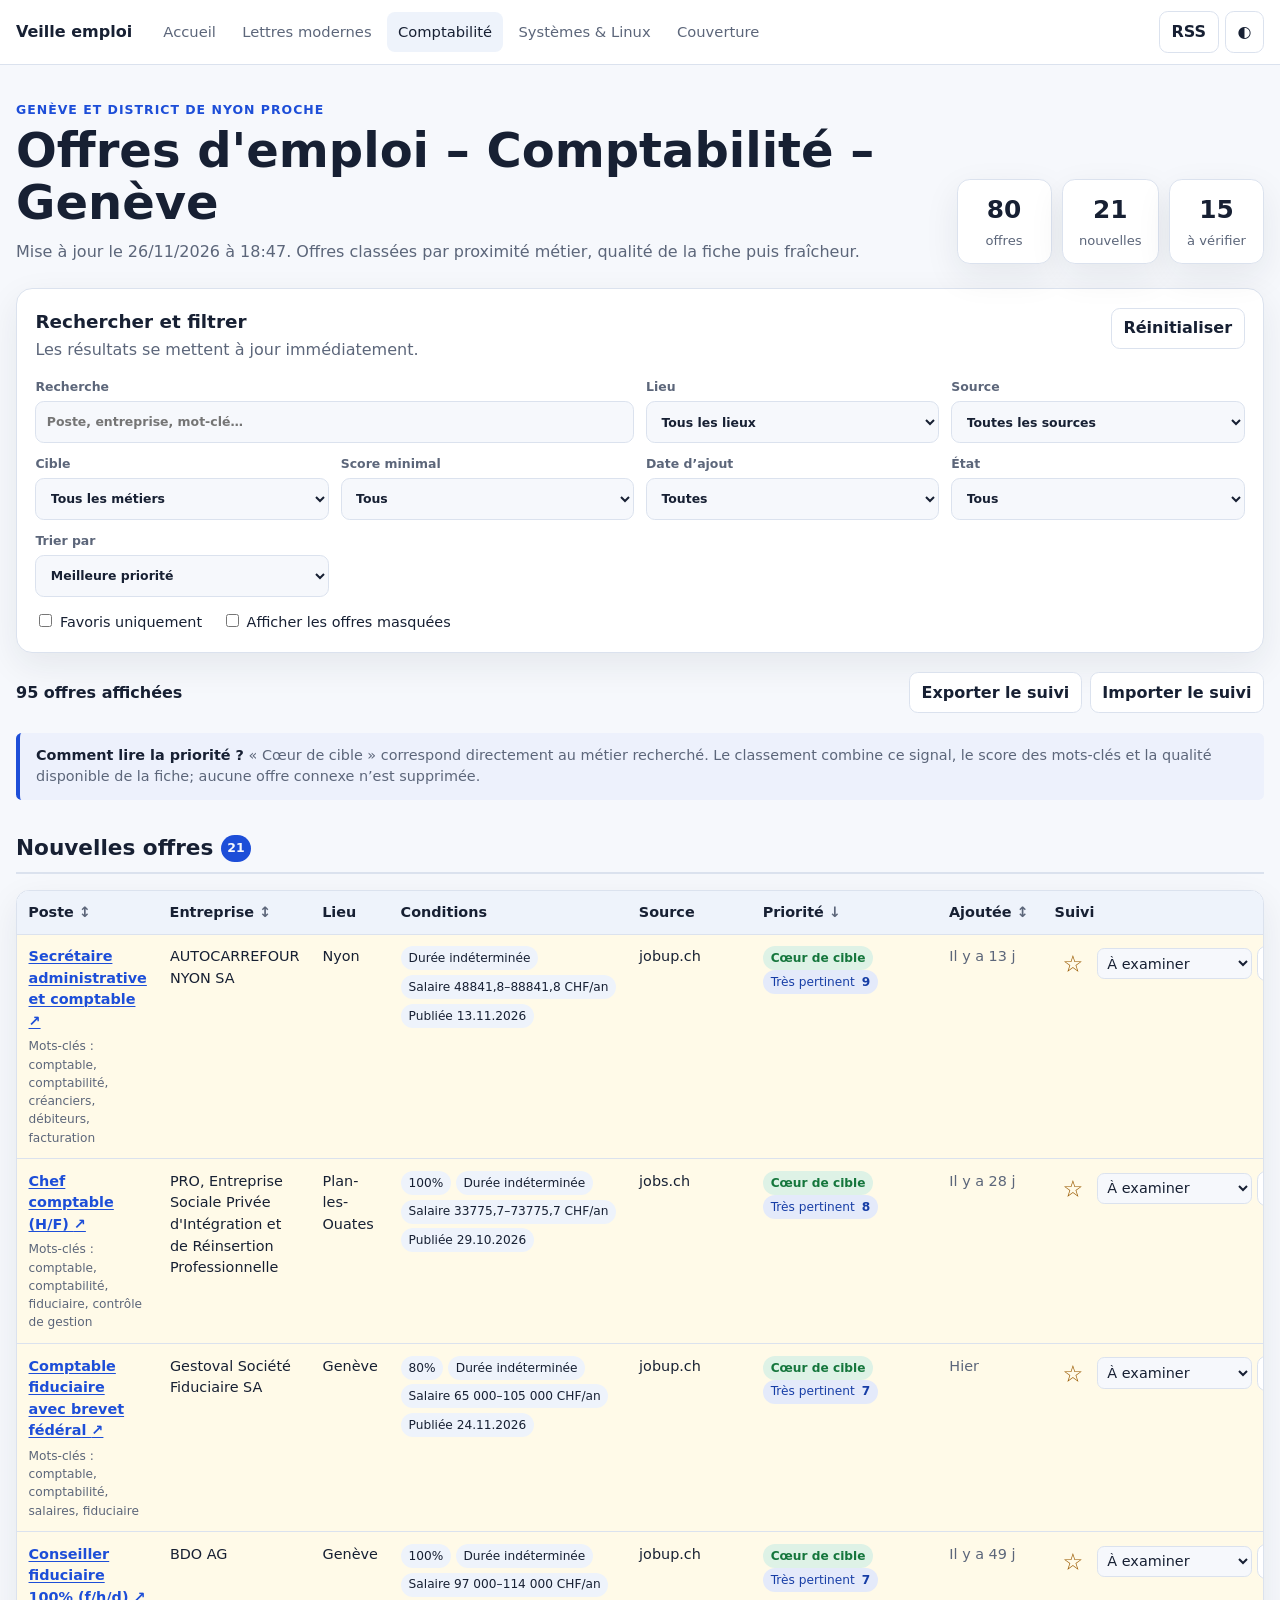
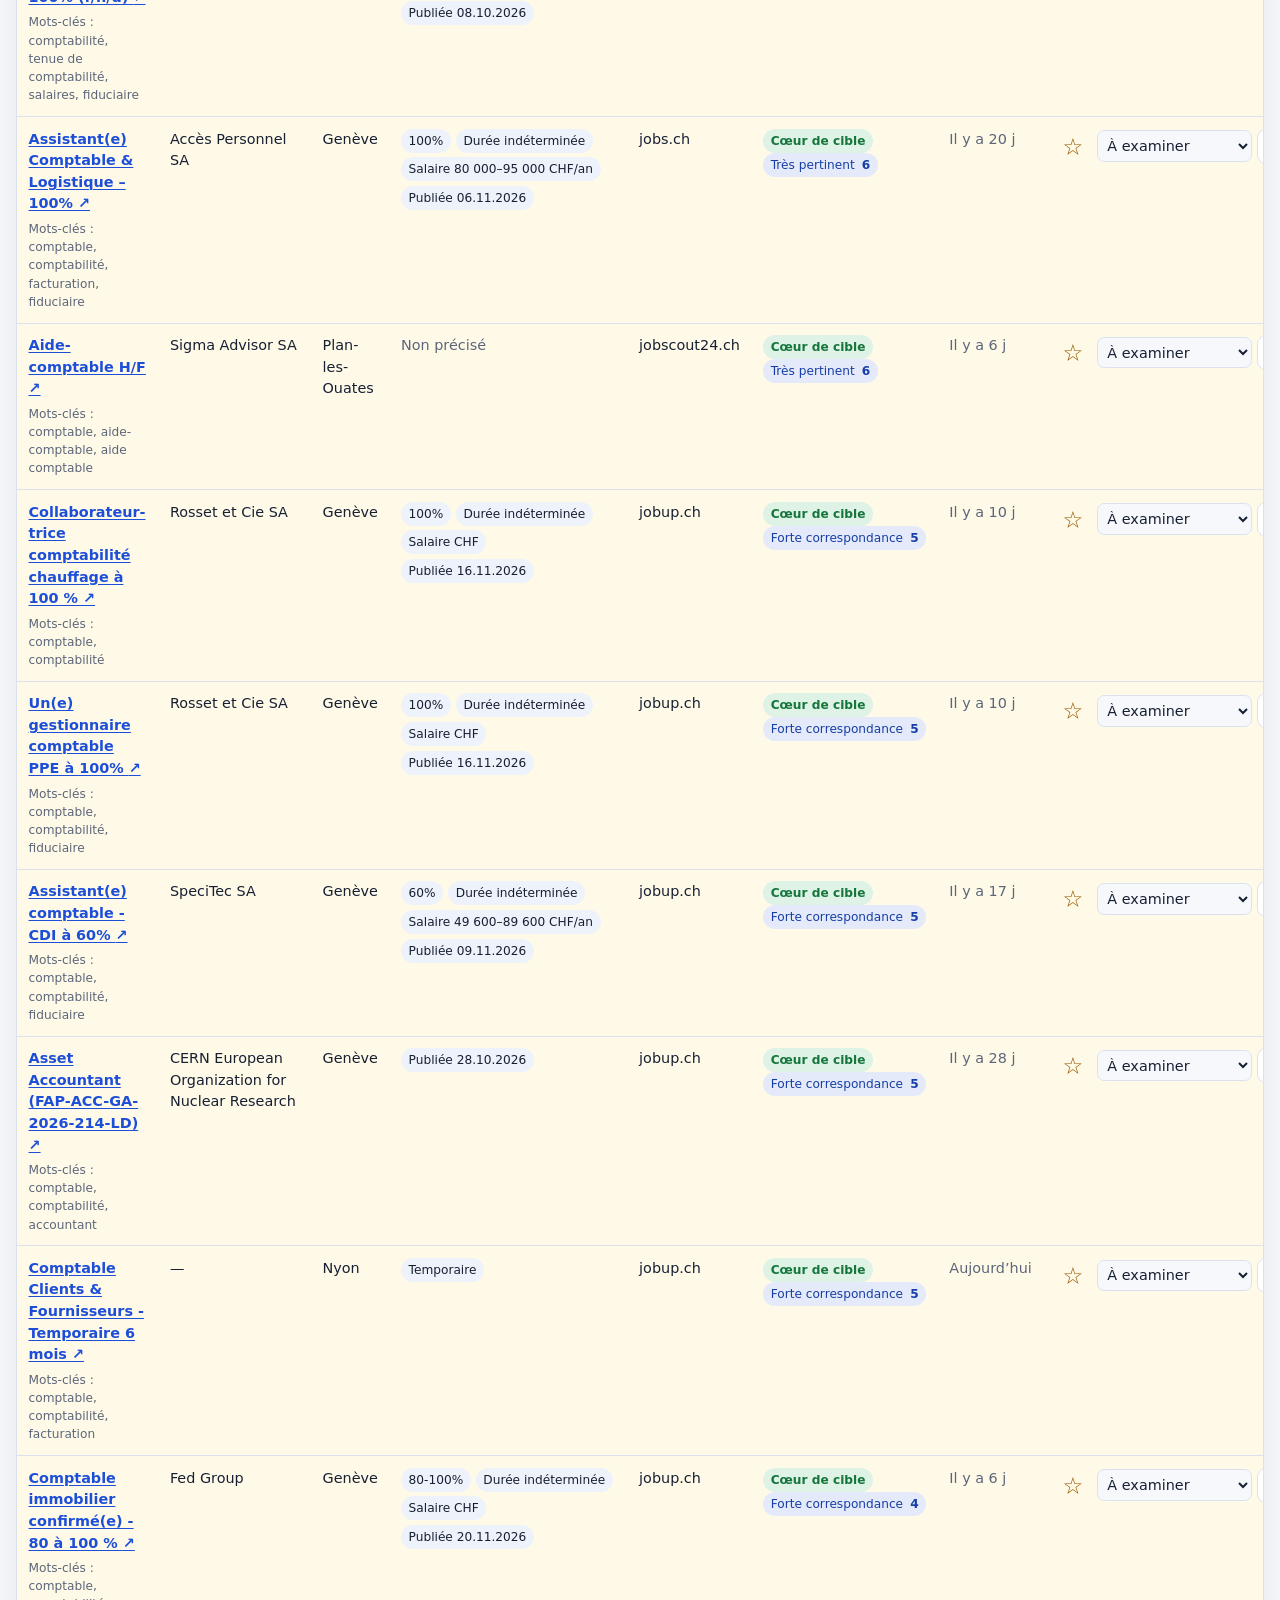
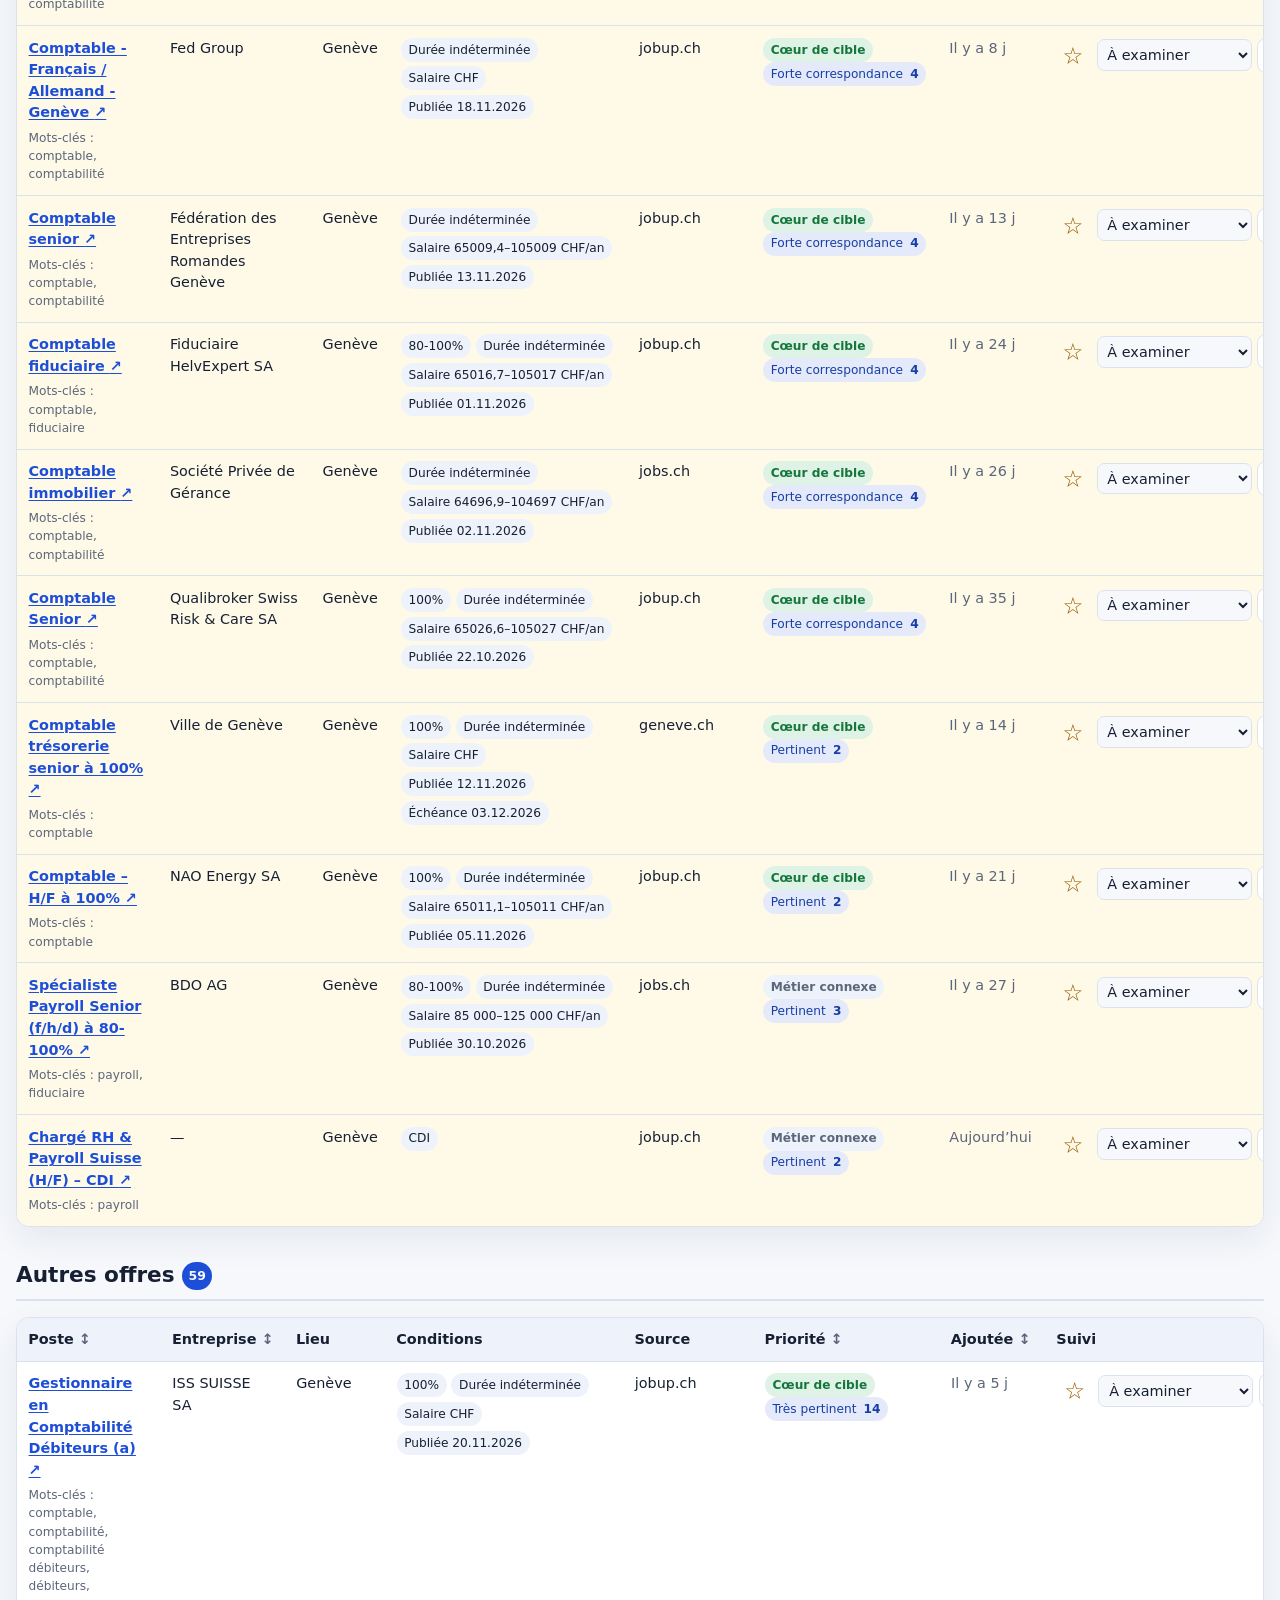
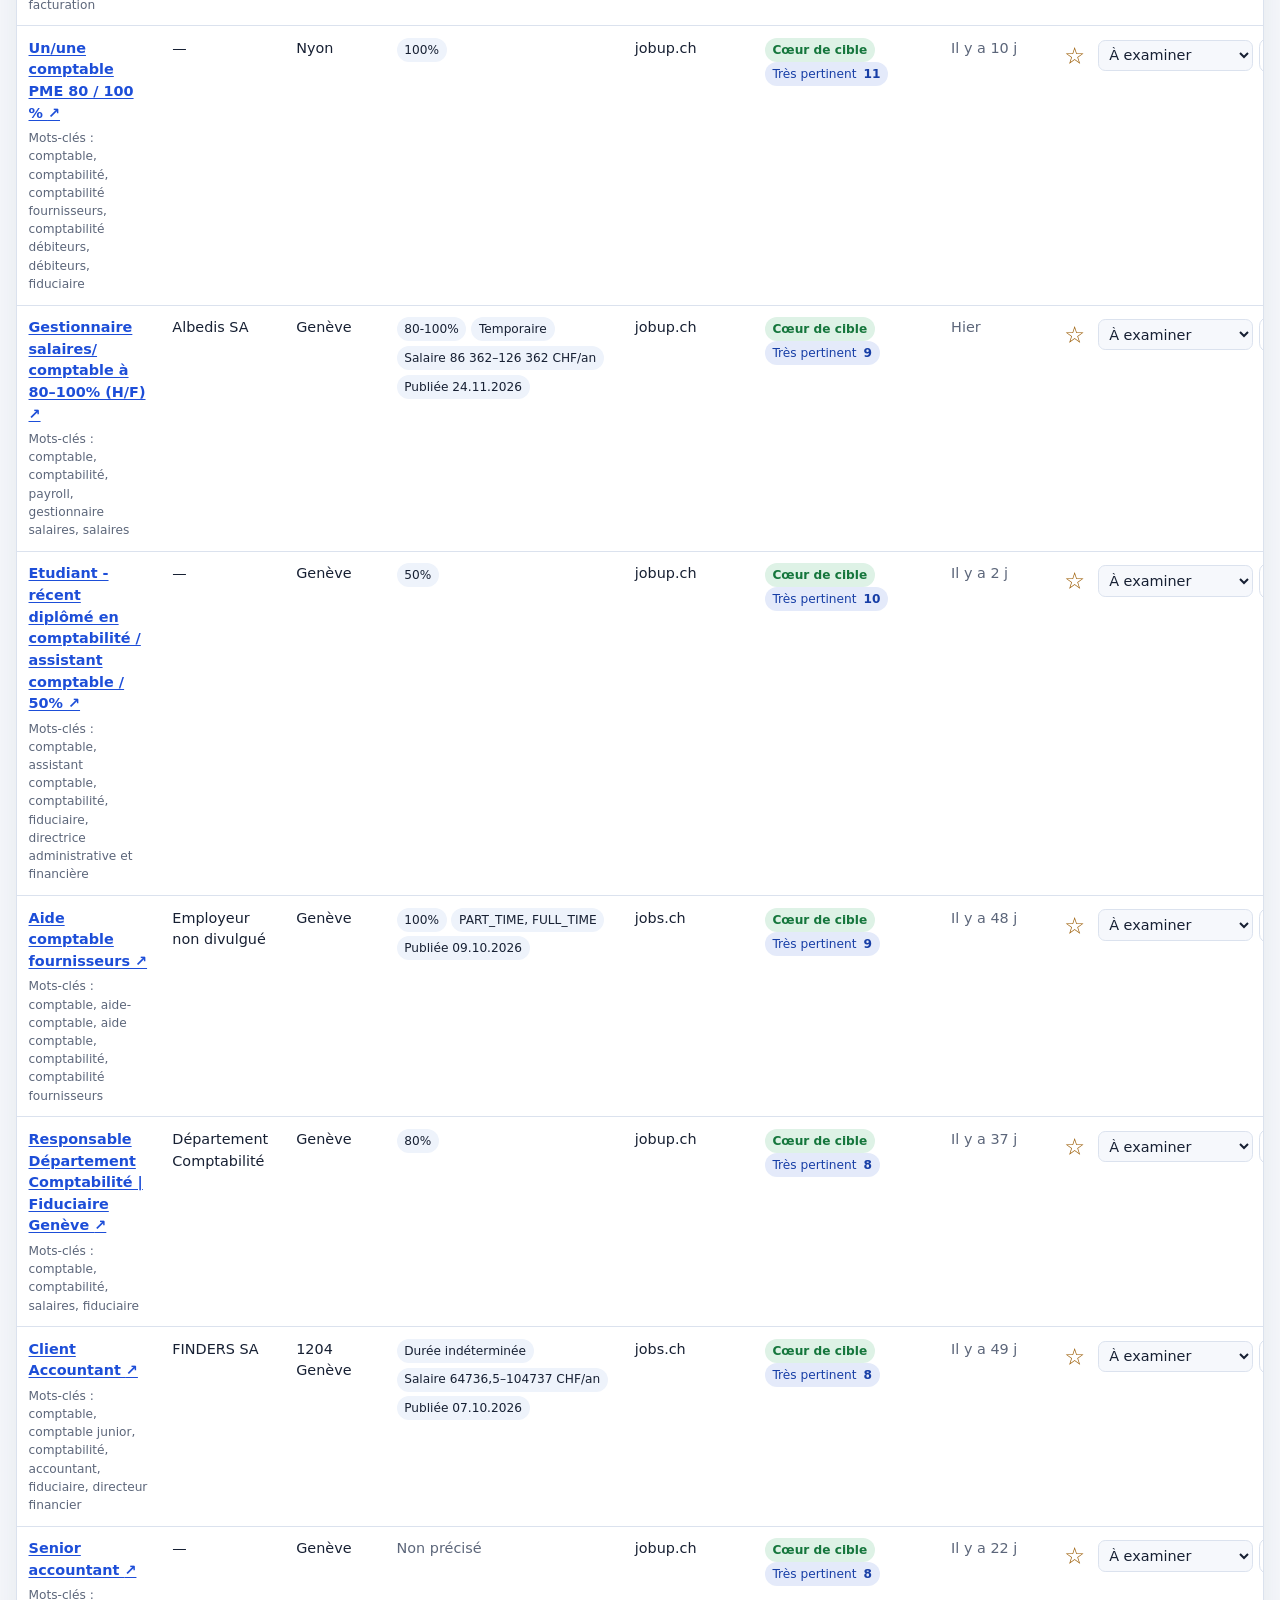
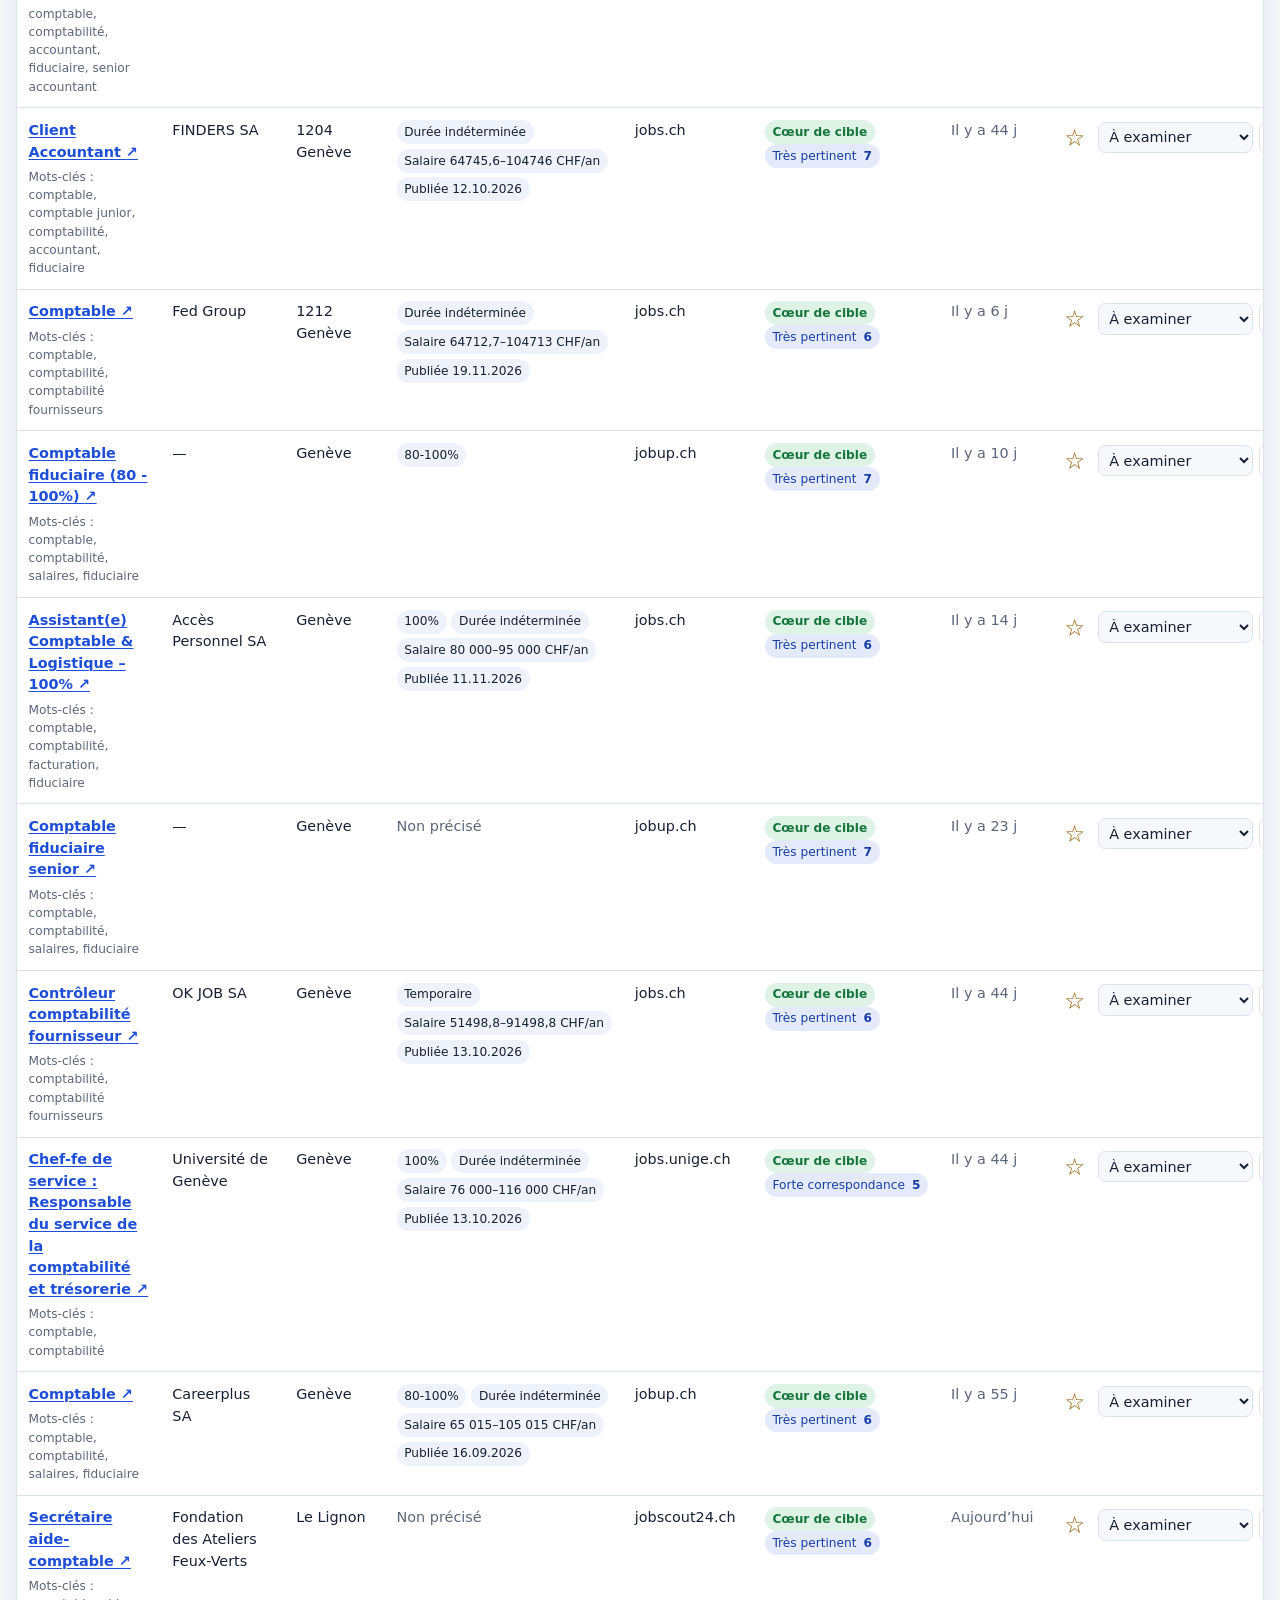
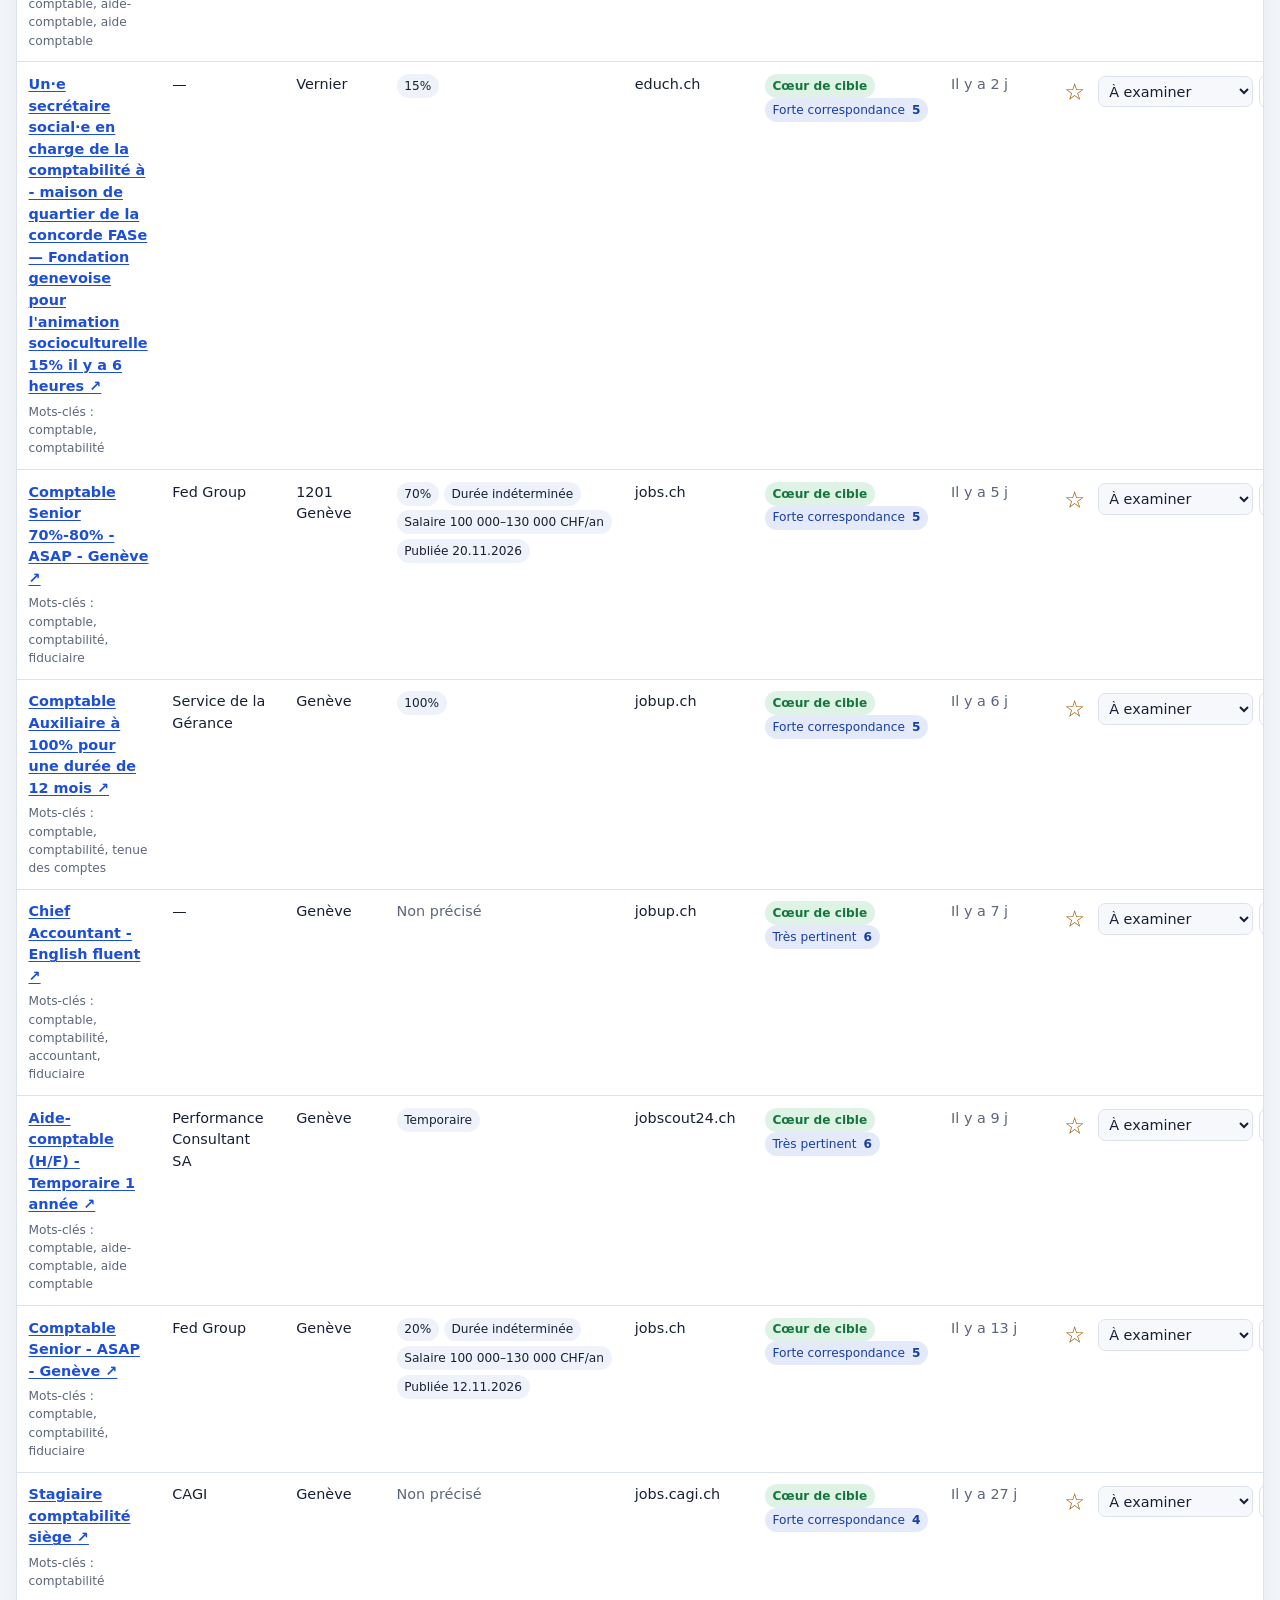
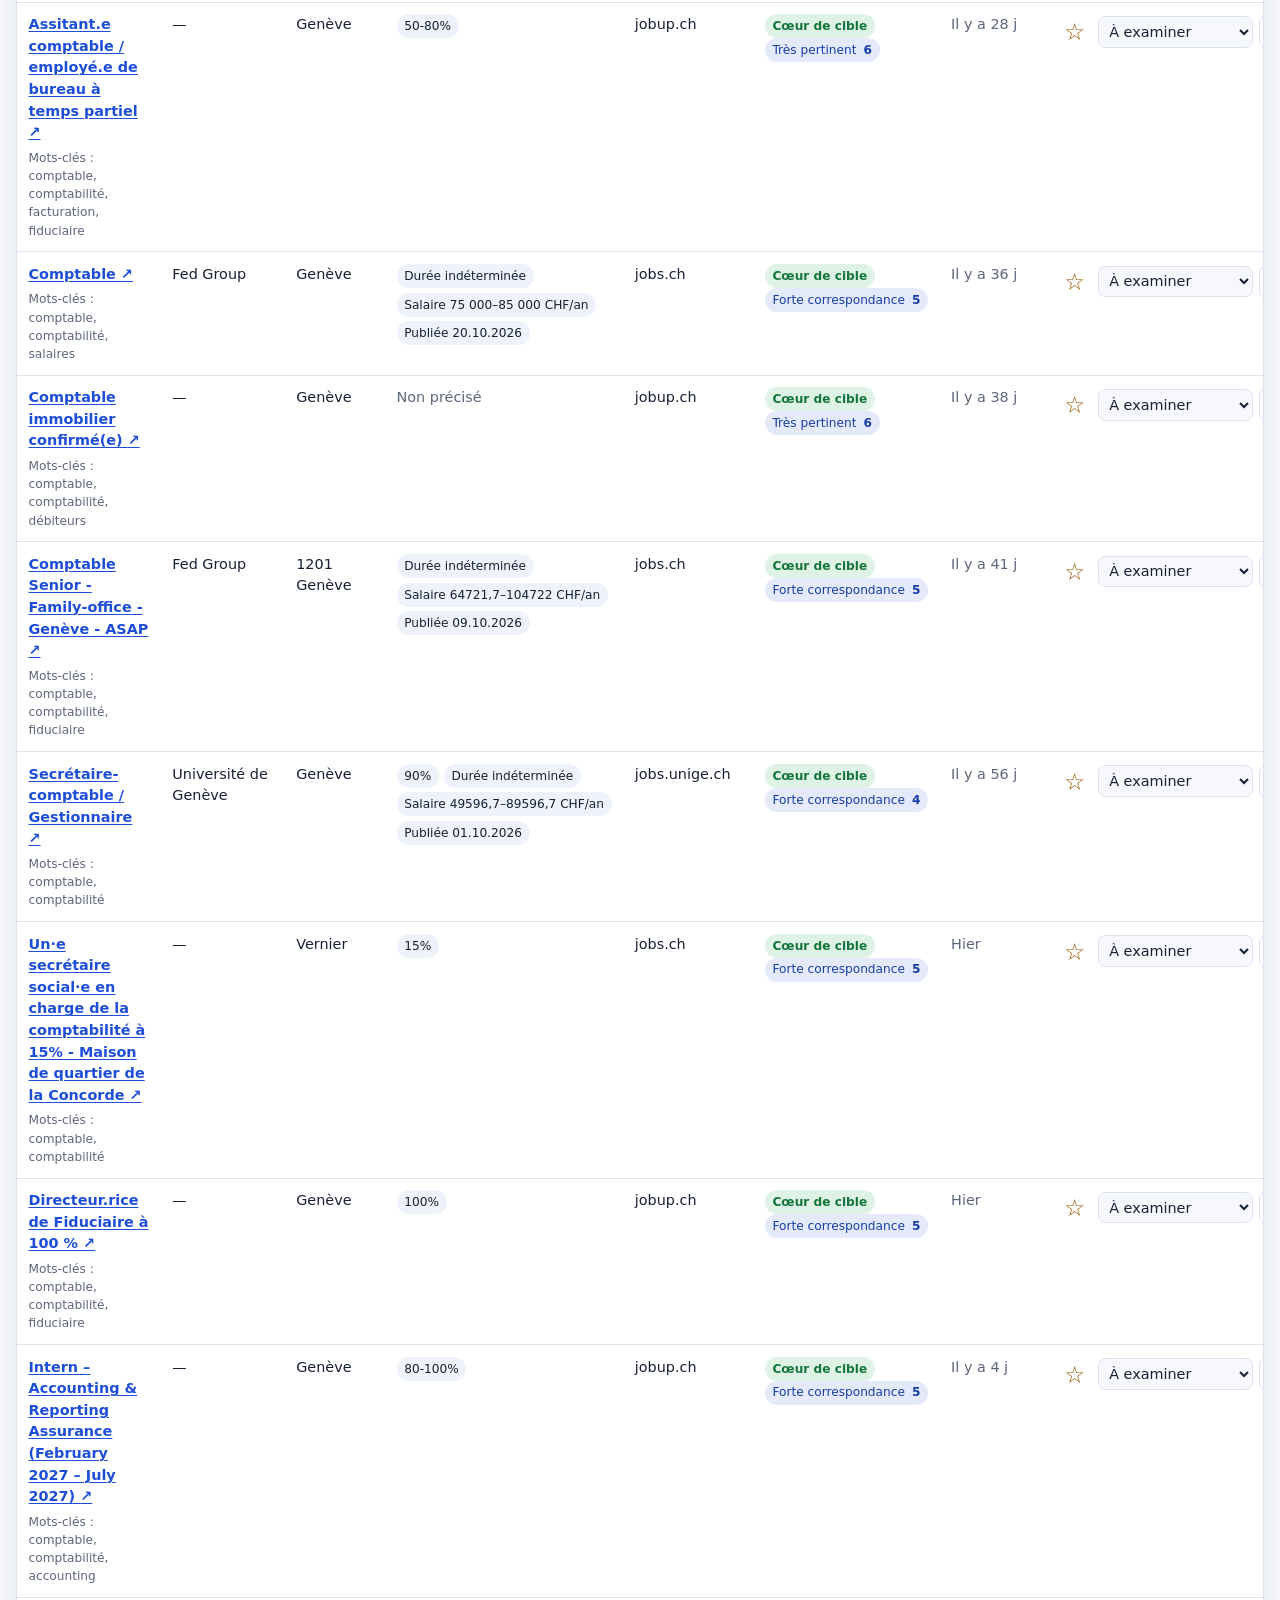
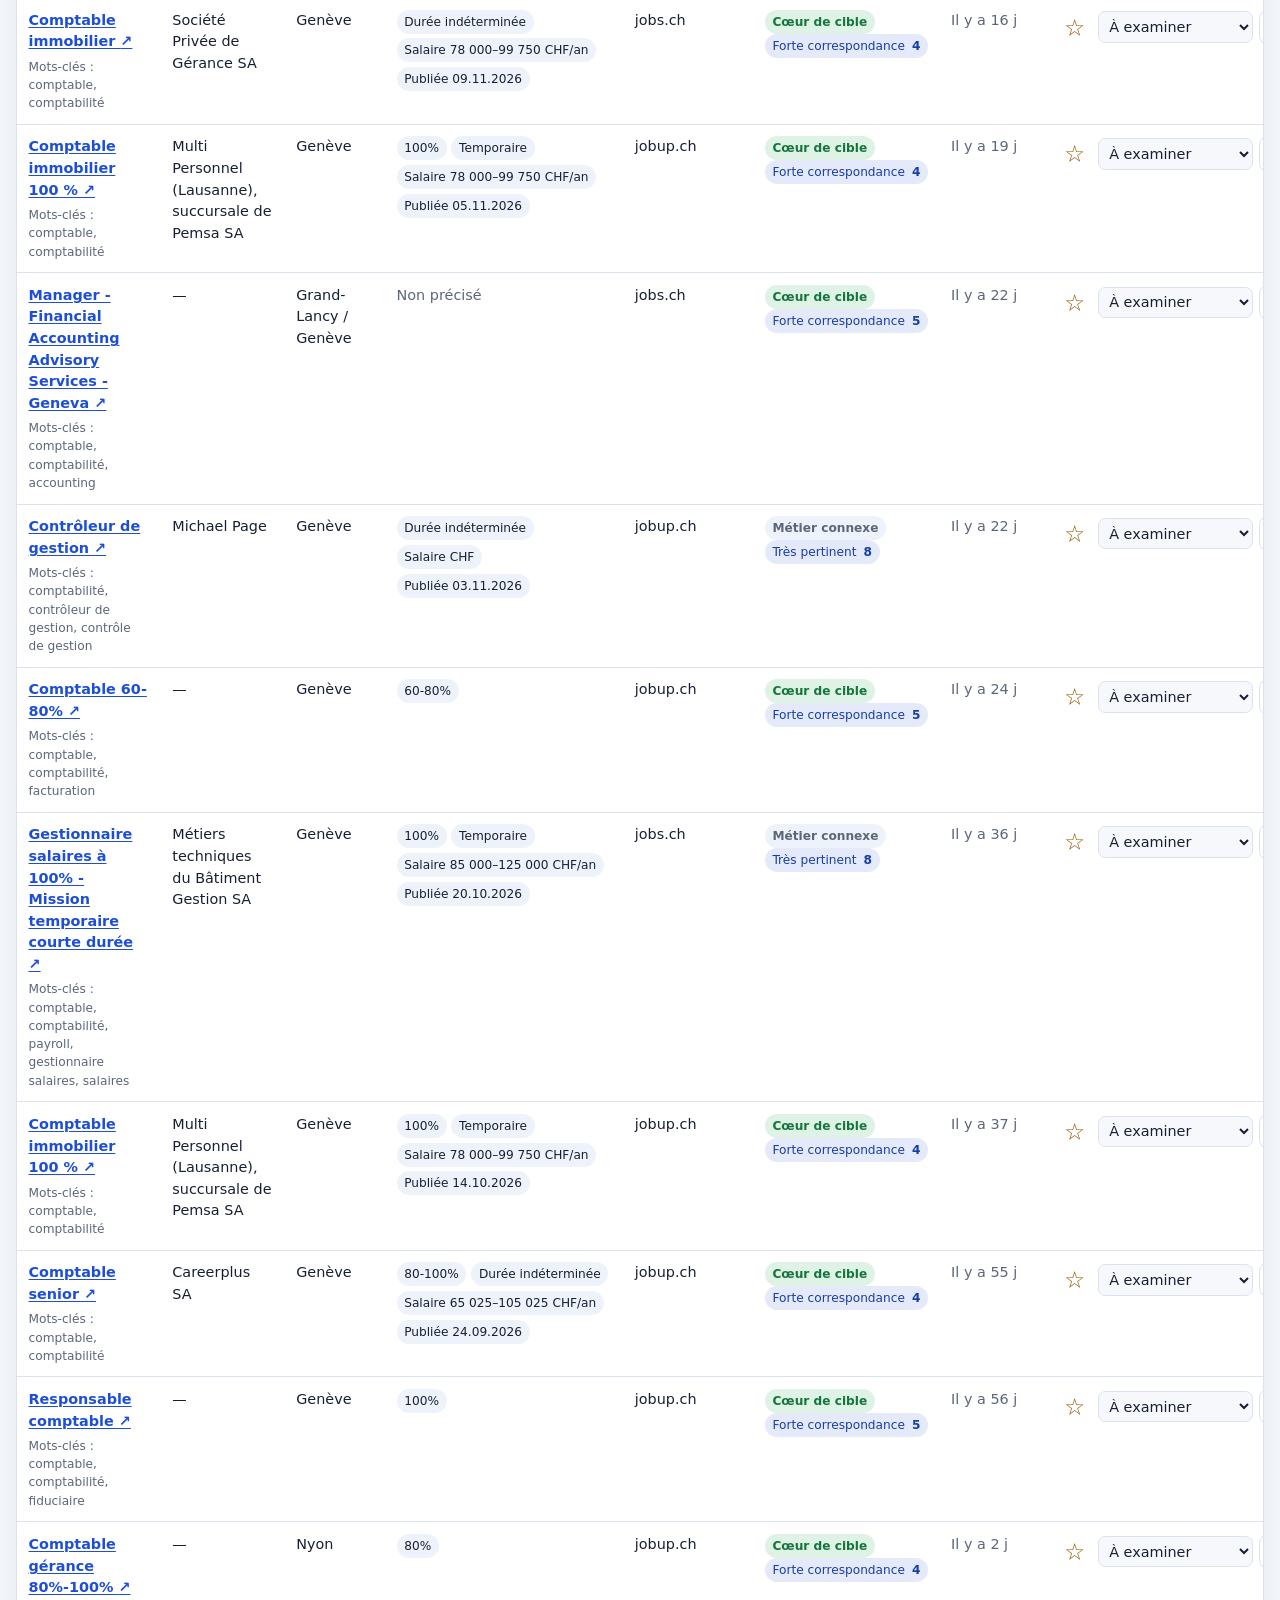
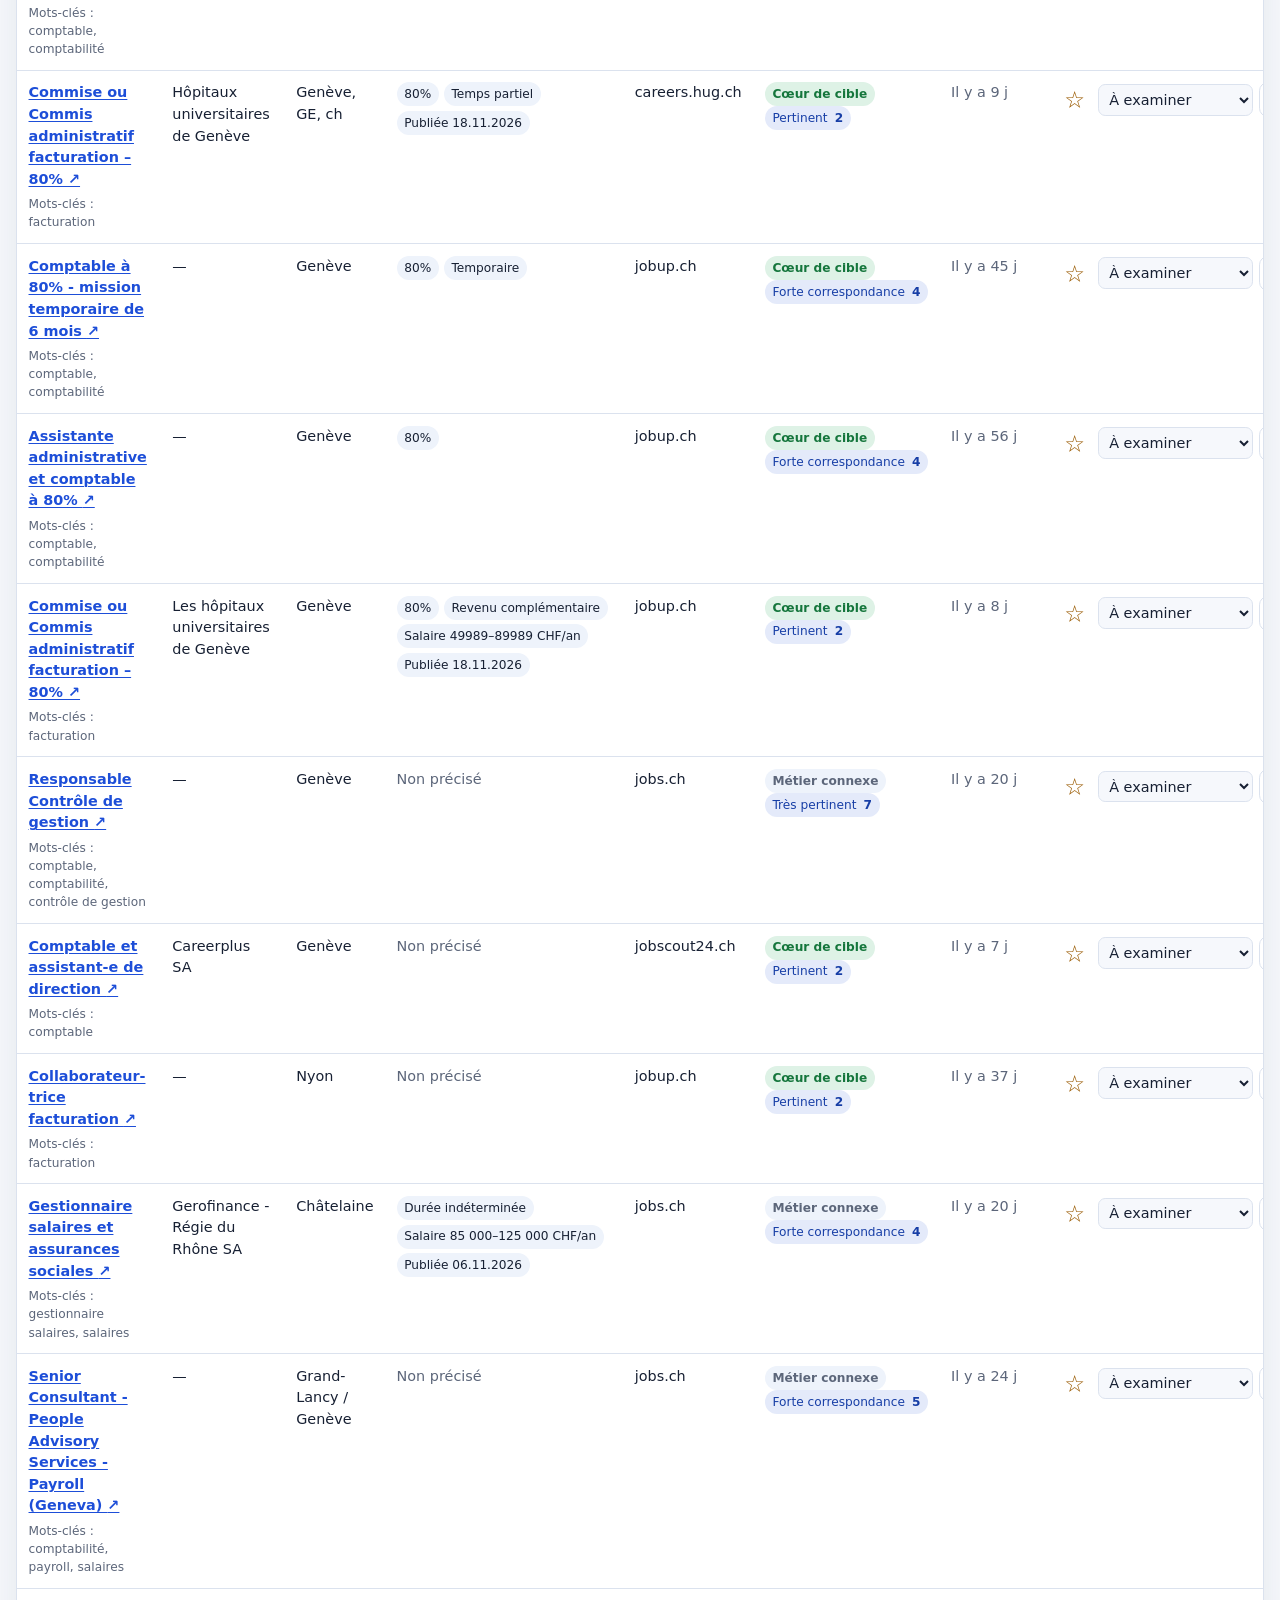
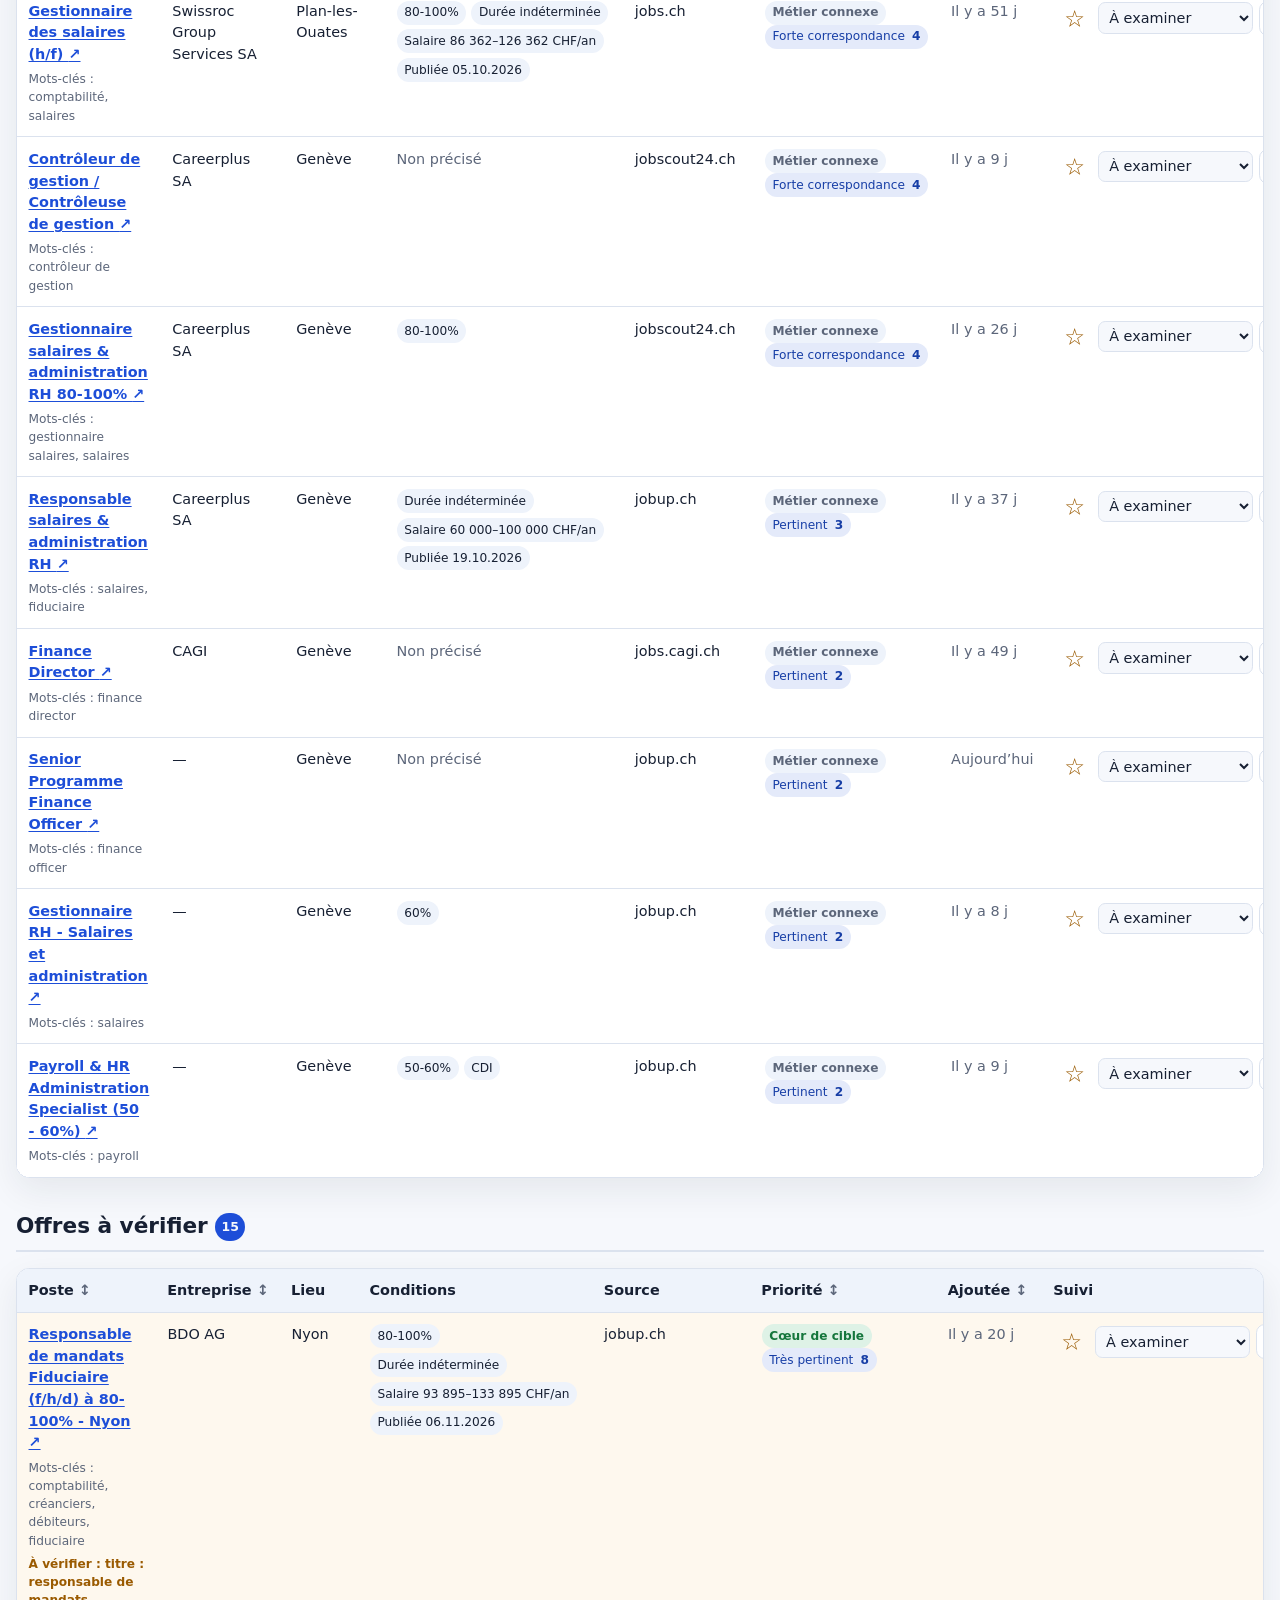
==== commit 89b2a407: "Mise à jour automatique des offres 2026-11-26 17:48" ====
--- a/docs/comptabilite/index.html
+++ b/docs/comptabilite/index.html
@@ -20,8 +20,8 @@
 <main class="shell" id="offres">
 <section class="hero"><div><p class="eyebrow">Genève et district de Nyon proche</p>
 <h1>Offres d&#x27;emploi – Comptabilité – Genève</h1>
-<p class="updated">Mise à jour le 26/11/2026 à 03:16. Offres classées par proximité métier, qualité de la fiche puis fraîcheur.</p></div>
-<div class="hero-stats"><div><strong>84</strong><span>offres</span></div>
+<p class="updated">Mise à jour le 26/11/2026 à 18:47. Offres classées par proximité métier, qualité de la fiche puis fraîcheur.</p></div>
+<div class="hero-stats"><div><strong>80</strong><span>offres</span></div>
 <div><strong>21</strong><span>nouvelles</span></div>
 <div><strong>15</strong><span>à vérifier</span></div></div></section>
 
@@ -31,7 +31,7 @@
 <div class="filter-grid">
 <label class="search-field">Recherche<input id="search" type="search" placeholder="Poste, entreprise, mot-clé…" autocomplete="off"></label>
 <label>Lieu<select id="location-filter"><option value="">Tous les lieux</option><option value="1201 Genève">1201 Genève</option><option value="1204 Genève">1204 Genève</option><option value="1212 Genève">1212 Genève</option><option value="Châtelaine">Châtelaine</option><option value="Genève">Genève</option><option value="Genève, GE, ch">Genève, GE, ch</option><option value="Grand-Lancy / Genève">Grand-Lancy / Genève</option><option value="Le Lignon">Le Lignon</option><option value="Nyon">Nyon</option><option value="Plan-les-Ouates">Plan-les-Ouates</option><option value="Vernier">Vernier</option></select></label>
-<label>Source<select id="source-filter"><option value="">Toutes les sources</option><option value="careers.cern">careers.cern</option><option value="careers.hug.ch">careers.hug.ch</option><option value="careers.pictet.com">careers.pictet.com</option><option value="educh.ch">educh.ch</option><option value="ge.ch">ge.ch</option><option value="geneve.ch">geneve.ch</option><option value="jobs.cagi.ch">jobs.cagi.ch</option><option value="jobs.ch">jobs.ch</option><option value="jobs.unige.ch">jobs.unige.ch</option><option value="jobscout24.ch">jobscout24.ch</option><option value="jobup.ch">jobup.ch</option></select></label>
+<label>Source<select id="source-filter"><option value="">Toutes les sources</option><option value="careers.hug.ch">careers.hug.ch</option><option value="careers.pictet.com">careers.pictet.com</option><option value="educh.ch">educh.ch</option><option value="ge.ch">ge.ch</option><option value="geneve.ch">geneve.ch</option><option value="jobs.cagi.ch">jobs.cagi.ch</option><option value="jobs.ch">jobs.ch</option><option value="jobs.unige.ch">jobs.unige.ch</option><option value="jobscout24.ch">jobscout24.ch</option><option value="jobup.ch">jobup.ch</option></select></label>
 <label>Cible<select id="fit-filter"><option value="">Tous les métiers</option><option value="core">Cœur de cible</option>
 <option value="adjacent">Métiers connexes</option></select></label>
 <label>Score minimal<select id="score-filter"><option value="0">Tous</option><option value="2">2 — Pertinent</option>
@@ -47,7 +47,7 @@
 <label><input id="show-hidden" type="checkbox"> Afficher les offres masquées</label></div>
 </section>
 
-<div class="results-bar"><p id="result-count" role="status" aria-live="polite">99 offres affichées</p>
+<div class="results-bar"><p id="result-count" role="status" aria-live="polite">95 offres affichées</p>
 <div><button id="export-tracking" class="secondary" type="button">Exporter le suivi</button>
 <label class="button secondary" for="import-tracking">Importer le suivi</label>
 <input id="import-tracking" class="sr-only" type="file" accept="application/json"></div></div>
@@ -62,32 +62,32 @@
 <th scope="col">Lieu</th><th scope="col">Conditions</th><th scope="col">Source</th>
 <th scope="col"><button class="sort-button" data-sort="rank">Priorité</button></th>
 <th scope="col"><button class="sort-button" data-sort="date">Ajoutée</button></th>
-<th scope="col">Suivi</th></tr></thead><tbody><tr class="job-row new" data-id="86127f16013ffe8250fcbf4ada352ab7" data-legacy-id="0dc4a7f3d20137d79a24f2214b659a3c" data-search="secretaire administrative et comptable autocarrefour nyon sa nyon jobup.ch comptable comptabilite creanciers debiteurs facturation" data-source="jobup.ch" data-location="Nyon" data-company="AUTOCARREFOUR NYON SA" data-score="9" data-rank="15" data-fit="core" data-date="2026-11-13T16:23:31.925234+01:00" data-title="secretaire administrative et comptable"><td data-label="Poste"><a class="job-title" href="https://www.jobup.ch/fr/emplois/detail/8035e1c3-fff1-467d-9e5a-c05e892ae306/" target="_blank" rel="noopener noreferrer">Secrétaire administrative et comptable <span aria-hidden="true">↗</span></a><span class="keywords">Mots-clés : comptable, comptabilité, créanciers, débiteurs, facturation</span></td><td data-label="Entreprise">AUTOCARREFOUR NYON SA</td><td data-label="Lieu">Nyon</td><td data-label="Conditions"><div class="details"><span class="detail-chip">Durée indéterminée</span><span class="detail-chip">Salaire 48841,8–88841,8 CHF/an</span><span class="detail-chip">Publiée 13.11.2026</span></div></td><td data-label="Source">jobup.ch</td><td data-label="Priorité"><span class="fit-tier fit-core">Cœur de cible</span> <span class="score score-3" title="Priorité 15. Score métier 9. Très pertinent. Mots-clés : comptable, comptabilité, créanciers, débiteurs, facturation">Très pertinent <strong>9</strong></span></td><td data-label="Ajoutée"><time datetime="2026-11-13T16:23:31.925234+01:00" title="13.11.2026">Il y a 12 j</time></td><td data-label="Suivi"><div class="tracking"><button class="favorite" type="button" aria-label="Ajouter aux favoris" title="Ajouter aux favoris">☆</button><select class="job-status" aria-label="État de la candidature"><option value="">À examiner</option><option value="applied">Candidature envoyée</option><option value="ignored">Ignorée</option></select><button class="hide-job secondary" type="button" title="Masquer cette offre">Masquer</button></div></td></tr>
-<tr class="job-row new" data-id="8554a6d422adf53dbca1f8835c868456" data-legacy-id="a1a6dc9dd332fa24503a84fea151bfbf" data-search="chef comptable (h/f) pro, entreprise sociale privee d&#x27;integration et de reinsertion professionnelle plan-les-ouates jobs.ch comptable comptabilite fiduciaire controle de gestion" data-source="jobs.ch" data-location="Plan-les-Ouates" data-company="PRO, Entreprise Sociale Privée d&#x27;Intégration et de Réinsertion Professionnelle" data-score="8" data-rank="14" data-fit="core" data-date="2026-10-29T15:16:08.128235+01:00" data-title="chef comptable (h/f)"><td data-label="Poste"><a class="job-title" href="https://www.jobs.ch/fr/offres-emplois/detail/b4c7772f-f066-4b8f-a6a2-e4c1e9d1c1de/" target="_blank" rel="noopener noreferrer">Chef comptable (H/F) <span aria-hidden="true">↗</span></a><span class="keywords">Mots-clés : comptable, comptabilité, fiduciaire, contrôle de gestion</span></td><td data-label="Entreprise">PRO, Entreprise Sociale Privée d&#x27;Intégration et de Réinsertion Professionnelle</td><td data-label="Lieu">Plan-les-Ouates</td><td data-label="Conditions"><div class="details"><span class="detail-chip">100%</span><span class="detail-chip">Durée indéterminée</span><span class="detail-chip">Salaire 33775,7–73775,7 CHF/an</span><span class="detail-chip">Publiée 29.10.2026</span></div></td><td data-label="Source">jobs.ch</td><td data-label="Priorité"><span class="fit-tier fit-core">Cœur de cible</span> <span class="score score-3" title="Priorité 14. Score métier 8. Très pertinent. Mots-clés : comptable, comptabilité, fiduciaire, contrôle de gestion">Très pertinent <strong>8</strong></span></td><td data-label="Ajoutée"><time datetime="2026-10-29T15:16:08.128235+01:00" title="29.10.2026">Il y a 27 j</time></td><td data-label="Suivi"><div class="tracking"><button class="favorite" type="button" aria-label="Ajouter aux favoris" title="Ajouter aux favoris">☆</button><select class="job-status" aria-label="État de la candidature"><option value="">À examiner</option><option value="applied">Candidature envoyée</option><option value="ignored">Ignorée</option></select><button class="hide-job secondary" type="button" title="Masquer cette offre">Masquer</button></div></td></tr>
+<th scope="col">Suivi</th></tr></thead><tbody><tr class="job-row new" data-id="86127f16013ffe8250fcbf4ada352ab7" data-legacy-id="0dc4a7f3d20137d79a24f2214b659a3c" data-search="secretaire administrative et comptable autocarrefour nyon sa nyon jobup.ch comptable comptabilite creanciers debiteurs facturation" data-source="jobup.ch" data-location="Nyon" data-company="AUTOCARREFOUR NYON SA" data-score="9" data-rank="15" data-fit="core" data-date="2026-11-13T16:23:31.925234+01:00" data-title="secretaire administrative et comptable"><td data-label="Poste"><a class="job-title" href="https://www.jobup.ch/fr/emplois/detail/8035e1c3-fff1-467d-9e5a-c05e892ae306/" target="_blank" rel="noopener noreferrer">Secrétaire administrative et comptable <span aria-hidden="true">↗</span></a><span class="keywords">Mots-clés : comptable, comptabilité, créanciers, débiteurs, facturation</span></td><td data-label="Entreprise">AUTOCARREFOUR NYON SA</td><td data-label="Lieu">Nyon</td><td data-label="Conditions"><div class="details"><span class="detail-chip">Durée indéterminée</span><span class="detail-chip">Salaire 48841,8–88841,8 CHF/an</span><span class="detail-chip">Publiée 13.11.2026</span></div></td><td data-label="Source">jobup.ch</td><td data-label="Priorité"><span class="fit-tier fit-core">Cœur de cible</span> <span class="score score-3" title="Priorité 15. Score métier 9. Très pertinent. Mots-clés : comptable, comptabilité, créanciers, débiteurs, facturation">Très pertinent <strong>9</strong></span></td><td data-label="Ajoutée"><time datetime="2026-11-13T16:23:31.925234+01:00" title="13.11.2026">Il y a 13 j</time></td><td data-label="Suivi"><div class="tracking"><button class="favorite" type="button" aria-label="Ajouter aux favoris" title="Ajouter aux favoris">☆</button><select class="job-status" aria-label="État de la candidature"><option value="">À examiner</option><option value="applied">Candidature envoyée</option><option value="ignored">Ignorée</option></select><button class="hide-job secondary" type="button" title="Masquer cette offre">Masquer</button></div></td></tr>
+<tr class="job-row new" data-id="8554a6d422adf53dbca1f8835c868456" data-legacy-id="a1a6dc9dd332fa24503a84fea151bfbf" data-search="chef comptable (h/f) pro, entreprise sociale privee d&#x27;integration et de reinsertion professionnelle plan-les-ouates jobs.ch comptable comptabilite fiduciaire controle de gestion" data-source="jobs.ch" data-location="Plan-les-Ouates" data-company="PRO, Entreprise Sociale Privée d&#x27;Intégration et de Réinsertion Professionnelle" data-score="8" data-rank="14" data-fit="core" data-date="2026-10-29T15:16:08.128235+01:00" data-title="chef comptable (h/f)"><td data-label="Poste"><a class="job-title" href="https://www.jobs.ch/fr/offres-emplois/detail/b4c7772f-f066-4b8f-a6a2-e4c1e9d1c1de/" target="_blank" rel="noopener noreferrer">Chef comptable (H/F) <span aria-hidden="true">↗</span></a><span class="keywords">Mots-clés : comptable, comptabilité, fiduciaire, contrôle de gestion</span></td><td data-label="Entreprise">PRO, Entreprise Sociale Privée d&#x27;Intégration et de Réinsertion Professionnelle</td><td data-label="Lieu">Plan-les-Ouates</td><td data-label="Conditions"><div class="details"><span class="detail-chip">100%</span><span class="detail-chip">Durée indéterminée</span><span class="detail-chip">Salaire 33775,7–73775,7 CHF/an</span><span class="detail-chip">Publiée 29.10.2026</span></div></td><td data-label="Source">jobs.ch</td><td data-label="Priorité"><span class="fit-tier fit-core">Cœur de cible</span> <span class="score score-3" title="Priorité 14. Score métier 8. Très pertinent. Mots-clés : comptable, comptabilité, fiduciaire, contrôle de gestion">Très pertinent <strong>8</strong></span></td><td data-label="Ajoutée"><time datetime="2026-10-29T15:16:08.128235+01:00" title="29.10.2026">Il y a 28 j</time></td><td data-label="Suivi"><div class="tracking"><button class="favorite" type="button" aria-label="Ajouter aux favoris" title="Ajouter aux favoris">☆</button><select class="job-status" aria-label="État de la candidature"><option value="">À examiner</option><option value="applied">Candidature envoyée</option><option value="ignored">Ignorée</option></select><button class="hide-job secondary" type="button" title="Masquer cette offre">Masquer</button></div></td></tr>
 <tr class="job-row new" data-id="26934ec12f38654cf8bd910bd9180d1b" data-legacy-id="61bce9e4322b82236a6371fbfc885c99" data-search="comptable fiduciaire avec brevet federal gestoval societe fiduciaire sa geneve jobup.ch comptable comptabilite salaires fiduciaire" data-source="jobup.ch" data-location="Genève" data-company="Gestoval Société Fiduciaire SA" data-score="7" data-rank="13" data-fit="core" data-date="2026-11-24T19:52:25.554473+01:00" data-title="comptable fiduciaire avec brevet federal"><td data-label="Poste"><a class="job-title" href="https://www.jobup.ch/fr/emplois/detail/5681a62e-f540-4a3f-af69-38303861c33c/" target="_blank" rel="noopener noreferrer">Comptable fiduciaire avec brevet fédéral <span aria-hidden="true">↗</span></a><span class="keywords">Mots-clés : comptable, comptabilité, salaires, fiduciaire</span></td><td data-label="Entreprise">Gestoval Société Fiduciaire SA</td><td data-label="Lieu">Genève</td><td data-label="Conditions"><div class="details"><span class="detail-chip">80%</span><span class="detail-chip">Durée indéterminée</span><span class="detail-chip">Salaire 65 000–105 000 CHF/an</span><span class="detail-chip">Publiée 24.11.2026</span></div></td><td data-label="Source">jobup.ch</td><td data-label="Priorité"><span class="fit-tier fit-core">Cœur de cible</span> <span class="score score-3" title="Priorité 13. Score métier 7. Très pertinent. Mots-clés : comptable, comptabilité, salaires, fiduciaire">Très pertinent <strong>7</strong></span></td><td data-label="Ajoutée"><time datetime="2026-11-24T19:52:25.554473+01:00" title="24.11.2026">Hier</time></td><td data-label="Suivi"><div class="tracking"><button class="favorite" type="button" aria-label="Ajouter aux favoris" title="Ajouter aux favoris">☆</button><select class="job-status" aria-label="État de la candidature"><option value="">À examiner</option><option value="applied">Candidature envoyée</option><option value="ignored">Ignorée</option></select><button class="hide-job secondary" type="button" title="Masquer cette offre">Masquer</button></div></td></tr>
-<tr class="job-row new" data-id="bb7b3b32dda0b729c3a384f5dacf90e6" data-legacy-id="537c43aa83e2253eb97d5f8f412c4fb7" data-search="conseiller fiduciaire 100% (f/h/d) bdo ag geneve jobup.ch comptabilite tenue de comptabilite salaires fiduciaire" data-source="jobup.ch" data-location="Genève" data-company="BDO AG" data-score="7" data-rank="13" data-fit="core" data-date="2026-10-08T15:27:46.162511+02:00" data-title="conseiller fiduciaire 100% (f/h/d)"><td data-label="Poste"><a class="job-title" href="https://www.jobup.ch/fr/emplois/detail/d82d6b1e-21b7-421b-8fdd-06dd47365056/" target="_blank" rel="noopener noreferrer">Conseiller fiduciaire 100% (f/h/d) <span aria-hidden="true">↗</span></a><span class="keywords">Mots-clés : comptabilité, tenue de comptabilité, salaires, fiduciaire</span></td><td data-label="Entreprise">BDO AG</td><td data-label="Lieu">Genève</td><td data-label="Conditions"><div class="details"><span class="detail-chip">100%</span><span class="detail-chip">Durée indéterminée</span><span class="detail-chip">Salaire 97 000–114 000 CHF/an</span><span class="detail-chip">Publiée 08.10.2026</span></div></td><td data-label="Source">jobup.ch</td><td data-label="Priorité"><span class="fit-tier fit-core">Cœur de cible</span> <span class="score score-3" title="Priorité 13. Score métier 7. Très pertinent. Mots-clés : comptabilité, tenue de comptabilité, salaires, fiduciaire">Très pertinent <strong>7</strong></span></td><td data-label="Ajoutée"><time datetime="2026-10-08T15:27:46.162511+02:00" title="08.10.2026">Il y a 48 j</time></td><td data-label="Suivi"><div class="tracking"><button class="favorite" type="button" aria-label="Ajouter aux favoris" title="Ajouter aux favoris">☆</button><select class="job-status" aria-label="État de la candidature"><option value="">À examiner</option><option value="applied">Candidature envoyée</option><option value="ignored">Ignorée</option></select><button class="hide-job secondary" type="button" title="Masquer cette offre">Masquer</button></div></td></tr>
-<tr class="job-row new" data-id="e492b0bb25ffed5a5cfe3725cdfaab57" data-legacy-id="dc73f4cd532cf5deb741555fa9a12a7d" data-search="assistant(e) comptable &amp; logistique – 100% acces personnel sa geneve jobs.ch comptable comptabilite facturation fiduciaire" data-source="jobs.ch" data-location="Genève" data-company="Accès Personnel SA" data-score="6" data-rank="12" data-fit="core" data-date="2026-11-06T16:12:25.916118+01:00" data-title="assistant(e) comptable &amp; logistique – 100%"><td data-label="Poste"><a class="job-title" href="https://www.jobs.ch/fr/offres-emplois/detail/837d7913-97b6-4dbd-97f6-086f0d767a9e/" target="_blank" rel="noopener noreferrer">Assistant(e) Comptable &amp; Logistique – 100% <span aria-hidden="true">↗</span></a><span class="keywords">Mots-clés : comptable, comptabilité, facturation, fiduciaire</span></td><td data-label="Entreprise">Accès Personnel SA</td><td data-label="Lieu">Genève</td><td data-label="Conditions"><div class="details"><span class="detail-chip">100%</span><span class="detail-chip">Durée indéterminée</span><span class="detail-chip">Salaire 80 000–95 000 CHF/an</span><span class="detail-chip">Publiée 06.11.2026</span></div></td><td data-label="Source">jobs.ch</td><td data-label="Priorité"><span class="fit-tier fit-core">Cœur de cible</span> <span class="score score-3" title="Priorité 12. Score métier 6. Très pertinent. Mots-clés : comptable, comptabilité, facturation, fiduciaire">Très pertinent <strong>6</strong></span></td><td data-label="Ajoutée"><time datetime="2026-11-06T16:12:25.916118+01:00" title="06.11.2026">Il y a 19 j</time></td><td data-label="Suivi"><div class="tracking"><button class="favorite" type="button" aria-label="Ajouter aux favoris" title="Ajouter aux favoris">☆</button><select class="job-status" aria-label="État de la candidature"><option value="">À examiner</option><option value="applied">Candidature envoyée</option><option value="ignored">Ignorée</option></select><button class="hide-job secondary" type="button" title="Masquer cette offre">Masquer</button></div></td></tr>
-<tr class="job-row new" data-id="bf08c7131ba54986d880ef8ea8aa71ad" data-legacy-id="9969409308496da7a7ef9930134f05d4" data-search="aide-comptable h/f sigma advisor sa plan-les-ouates jobscout24.ch comptable aide-comptable aide comptable" data-source="jobscout24.ch" data-location="Plan-les-Ouates" data-company="Sigma Advisor SA" data-score="6" data-rank="11" data-fit="core" data-date="2026-11-20T17:08:08.158091+01:00" data-title="aide-comptable h/f"><td data-label="Poste"><a class="job-title" href="https://www.jobscout24.ch/fr/job/72c4e022-aec8-4ef8-94c0-d87928b5e520/" target="_blank" rel="noopener noreferrer">Aide-comptable H/F <span aria-hidden="true">↗</span></a><span class="keywords">Mots-clés : comptable, aide-comptable, aide comptable</span></td><td data-label="Entreprise">Sigma Advisor SA</td><td data-label="Lieu">Plan-les-Ouates</td><td data-label="Conditions"><div class="details"><span class="muted">Non précisé</span></div></td><td data-label="Source">jobscout24.ch</td><td data-label="Priorité"><span class="fit-tier fit-core">Cœur de cible</span> <span class="score score-3" title="Priorité 11. Score métier 6. Très pertinent. Mots-clés : comptable, aide-comptable, aide comptable">Très pertinent <strong>6</strong></span></td><td data-label="Ajoutée"><time datetime="2026-11-20T17:08:08.158091+01:00" title="20.11.2026">Il y a 5 j</time></td><td data-label="Suivi"><div class="tracking"><button class="favorite" type="button" aria-label="Ajouter aux favoris" title="Ajouter aux favoris">☆</button><select class="job-status" aria-label="État de la candidature"><option value="">À examiner</option><option value="applied">Candidature envoyée</option><option value="ignored">Ignorée</option></select><button class="hide-job secondary" type="button" title="Masquer cette offre">Masquer</button></div></td></tr>
-<tr class="job-row new" data-id="89481f2d052400ad4559b5c2b18e439e" data-legacy-id="4034e0cd1ed9aec92086cc422d2a8db5" data-search="collaborateur-trice comptabilite chauffage a 100 % rosset et cie sa geneve jobup.ch comptable comptabilite" data-source="jobup.ch" data-location="Genève" data-company="Rosset et Cie SA" data-score="5" data-rank="11" data-fit="core" data-date="2026-11-16T17:59:55.095762+01:00" data-title="collaborateur-trice comptabilite chauffage a 100 %"><td data-label="Poste"><a class="job-title" href="https://www.jobup.ch/fr/emplois/detail/3862c1f0-2240-4fa4-a23e-e10e7cc0c6c9/" target="_blank" rel="noopener noreferrer">Collaborateur-trice comptabilité chauffage à 100 % <span aria-hidden="true">↗</span></a><span class="keywords">Mots-clés : comptable, comptabilité</span></td><td data-label="Entreprise">Rosset et Cie SA</td><td data-label="Lieu">Genève</td><td data-label="Conditions"><div class="details"><span class="detail-chip">100%</span><span class="detail-chip">Durée indéterminée</span><span class="detail-chip">Salaire CHF</span><span class="detail-chip">Publiée 16.11.2026</span></div></td><td data-label="Source">jobup.ch</td><td data-label="Priorité"><span class="fit-tier fit-core">Cœur de cible</span> <span class="score score-2" title="Priorité 11. Score métier 5. Forte correspondance. Mots-clés : comptable, comptabilité">Forte correspondance <strong>5</strong></span></td><td data-label="Ajoutée"><time datetime="2026-11-16T17:59:55.095762+01:00" title="16.11.2026">Il y a 9 j</time></td><td data-label="Suivi"><div class="tracking"><button class="favorite" type="button" aria-label="Ajouter aux favoris" title="Ajouter aux favoris">☆</button><select class="job-status" aria-label="État de la candidature"><option value="">À examiner</option><option value="applied">Candidature envoyée</option><option value="ignored">Ignorée</option></select><button class="hide-job secondary" type="button" title="Masquer cette offre">Masquer</button></div></td></tr>
-<tr class="job-row new" data-id="7c1fc5282c49eeb9346b8c2be4e799bb" data-legacy-id="d13a147350a92e45abbee18fac735237" data-search="un(e) gestionnaire comptable ppe a 100% rosset et cie sa geneve jobup.ch comptable comptabilite fiduciaire" data-source="jobup.ch" data-location="Genève" data-company="Rosset et Cie SA" data-score="5" data-rank="11" data-fit="core" data-date="2026-11-16T17:59:49.144552+01:00" data-title="un(e) gestionnaire comptable ppe a 100%"><td data-label="Poste"><a class="job-title" href="https://www.jobup.ch/fr/emplois/detail/5a6bd0ec-deb8-47e7-ae42-b9b55a46995b/" target="_blank" rel="noopener noreferrer">Un(e) gestionnaire comptable PPE à 100% <span aria-hidden="true">↗</span></a><span class="keywords">Mots-clés : comptable, comptabilité, fiduciaire</span></td><td data-label="Entreprise">Rosset et Cie SA</td><td data-label="Lieu">Genève</td><td data-label="Conditions"><div class="details"><span class="detail-chip">100%</span><span class="detail-chip">Durée indéterminée</span><span class="detail-chip">Salaire CHF</span><span class="detail-chip">Publiée 16.11.2026</span></div></td><td data-label="Source">jobup.ch</td><td data-label="Priorité"><span class="fit-tier fit-core">Cœur de cible</span> <span class="score score-2" title="Priorité 11. Score métier 5. Forte correspondance. Mots-clés : comptable, comptabilité, fiduciaire">Forte correspondance <strong>5</strong></span></td><td data-label="Ajoutée"><time datetime="2026-11-16T17:59:49.144552+01:00" title="16.11.2026">Il y a 9 j</time></td><td data-label="Suivi"><div class="tracking"><button class="favorite" type="button" aria-label="Ajouter aux favoris" title="Ajouter aux favoris">☆</button><select class="job-status" aria-label="État de la candidature"><option value="">À examiner</option><option value="applied">Candidature envoyée</option><option value="ignored">Ignorée</option></select><button class="hide-job secondary" type="button" title="Masquer cette offre">Masquer</button></div></td></tr>
-<tr class="job-row new" data-id="bf43506943990443746546daf450d8d5" data-legacy-id="91cc23701166ed845482f4e7f75f2530" data-search="assistant(e) comptable - cdi a 60% specitec sa geneve jobup.ch comptable comptabilite fiduciaire" data-source="jobup.ch" data-location="Genève" data-company="SpeciTec SA" data-score="5" data-rank="11" data-fit="core" data-date="2026-11-09T18:27:44.162014+01:00" data-title="assistant(e) comptable - cdi a 60%"><td data-label="Poste"><a class="job-title" href="https://www.jobup.ch/fr/emplois/detail/ff1b53d8-04d7-45ab-9092-b3d291263e9b/" target="_blank" rel="noopener noreferrer">Assistant(e) comptable - CDI à 60% <span aria-hidden="true">↗</span></a><span class="keywords">Mots-clés : comptable, comptabilité, fiduciaire</span></td><td data-label="Entreprise">SpeciTec SA</td><td data-label="Lieu">Genève</td><td data-label="Conditions"><div class="details"><span class="detail-chip">60%</span><span class="detail-chip">Durée indéterminée</span><span class="detail-chip">Salaire 49 600–89 600 CHF/an</span><span class="detail-chip">Publiée 09.11.2026</span></div></td><td data-label="Source">jobup.ch</td><td data-label="Priorité"><span class="fit-tier fit-core">Cœur de cible</span> <span class="score score-2" title="Priorité 11. Score métier 5. Forte correspondance. Mots-clés : comptable, comptabilité, fiduciaire">Forte correspondance <strong>5</strong></span></td><td data-label="Ajoutée"><time datetime="2026-11-09T18:27:44.162014+01:00" title="09.11.2026">Il y a 16 j</time></td><td data-label="Suivi"><div class="tracking"><button class="favorite" type="button" aria-label="Ajouter aux favoris" title="Ajouter aux favoris">☆</button><select class="job-status" aria-label="État de la candidature"><option value="">À examiner</option><option value="applied">Candidature envoyée</option><option value="ignored">Ignorée</option></select><button class="hide-job secondary" type="button" title="Masquer cette offre">Masquer</button></div></td></tr>
+<tr class="job-row new" data-id="bb7b3b32dda0b729c3a384f5dacf90e6" data-legacy-id="537c43aa83e2253eb97d5f8f412c4fb7" data-search="conseiller fiduciaire 100% (f/h/d) bdo ag geneve jobup.ch comptabilite tenue de comptabilite salaires fiduciaire" data-source="jobup.ch" data-location="Genève" data-company="BDO AG" data-score="7" data-rank="13" data-fit="core" data-date="2026-10-08T15:27:46.162511+02:00" data-title="conseiller fiduciaire 100% (f/h/d)"><td data-label="Poste"><a class="job-title" href="https://www.jobup.ch/fr/emplois/detail/d82d6b1e-21b7-421b-8fdd-06dd47365056/" target="_blank" rel="noopener noreferrer">Conseiller fiduciaire 100% (f/h/d) <span aria-hidden="true">↗</span></a><span class="keywords">Mots-clés : comptabilité, tenue de comptabilité, salaires, fiduciaire</span></td><td data-label="Entreprise">BDO AG</td><td data-label="Lieu">Genève</td><td data-label="Conditions"><div class="details"><span class="detail-chip">100%</span><span class="detail-chip">Durée indéterminée</span><span class="detail-chip">Salaire 97 000–114 000 CHF/an</span><span class="detail-chip">Publiée 08.10.2026</span></div></td><td data-label="Source">jobup.ch</td><td data-label="Priorité"><span class="fit-tier fit-core">Cœur de cible</span> <span class="score score-3" title="Priorité 13. Score métier 7. Très pertinent. Mots-clés : comptabilité, tenue de comptabilité, salaires, fiduciaire">Très pertinent <strong>7</strong></span></td><td data-label="Ajoutée"><time datetime="2026-10-08T15:27:46.162511+02:00" title="08.10.2026">Il y a 49 j</time></td><td data-label="Suivi"><div class="tracking"><button class="favorite" type="button" aria-label="Ajouter aux favoris" title="Ajouter aux favoris">☆</button><select class="job-status" aria-label="État de la candidature"><option value="">À examiner</option><option value="applied">Candidature envoyée</option><option value="ignored">Ignorée</option></select><button class="hide-job secondary" type="button" title="Masquer cette offre">Masquer</button></div></td></tr>
+<tr class="job-row new" data-id="e492b0bb25ffed5a5cfe3725cdfaab57" data-legacy-id="dc73f4cd532cf5deb741555fa9a12a7d" data-search="assistant(e) comptable &amp; logistique – 100% acces personnel sa geneve jobs.ch comptable comptabilite facturation fiduciaire" data-source="jobs.ch" data-location="Genève" data-company="Accès Personnel SA" data-score="6" data-rank="12" data-fit="core" data-date="2026-11-06T16:12:25.916118+01:00" data-title="assistant(e) comptable &amp; logistique – 100%"><td data-label="Poste"><a class="job-title" href="https://www.jobs.ch/fr/offres-emplois/detail/837d7913-97b6-4dbd-97f6-086f0d767a9e/" target="_blank" rel="noopener noreferrer">Assistant(e) Comptable &amp; Logistique – 100% <span aria-hidden="true">↗</span></a><span class="keywords">Mots-clés : comptable, comptabilité, facturation, fiduciaire</span></td><td data-label="Entreprise">Accès Personnel SA</td><td data-label="Lieu">Genève</td><td data-label="Conditions"><div class="details"><span class="detail-chip">100%</span><span class="detail-chip">Durée indéterminée</span><span class="detail-chip">Salaire 80 000–95 000 CHF/an</span><span class="detail-chip">Publiée 06.11.2026</span></div></td><td data-label="Source">jobs.ch</td><td data-label="Priorité"><span class="fit-tier fit-core">Cœur de cible</span> <span class="score score-3" title="Priorité 12. Score métier 6. Très pertinent. Mots-clés : comptable, comptabilité, facturation, fiduciaire">Très pertinent <strong>6</strong></span></td><td data-label="Ajoutée"><time datetime="2026-11-06T16:12:25.916118+01:00" title="06.11.2026">Il y a 20 j</time></td><td data-label="Suivi"><div class="tracking"><button class="favorite" type="button" aria-label="Ajouter aux favoris" title="Ajouter aux favoris">☆</button><select class="job-status" aria-label="État de la candidature"><option value="">À examiner</option><option value="applied">Candidature envoyée</option><option value="ignored">Ignorée</option></select><button class="hide-job secondary" type="button" title="Masquer cette offre">Masquer</button></div></td></tr>
+<tr class="job-row new" data-id="bf08c7131ba54986d880ef8ea8aa71ad" data-legacy-id="9969409308496da7a7ef9930134f05d4" data-search="aide-comptable h/f sigma advisor sa plan-les-ouates jobscout24.ch comptable aide-comptable aide comptable" data-source="jobscout24.ch" data-location="Plan-les-Ouates" data-company="Sigma Advisor SA" data-score="6" data-rank="11" data-fit="core" data-date="2026-11-20T17:08:08.158091+01:00" data-title="aide-comptable h/f"><td data-label="Poste"><a class="job-title" href="https://www.jobscout24.ch/fr/job/72c4e022-aec8-4ef8-94c0-d87928b5e520/" target="_blank" rel="noopener noreferrer">Aide-comptable H/F <span aria-hidden="true">↗</span></a><span class="keywords">Mots-clés : comptable, aide-comptable, aide comptable</span></td><td data-label="Entreprise">Sigma Advisor SA</td><td data-label="Lieu">Plan-les-Ouates</td><td data-label="Conditions"><div class="details"><span class="muted">Non précisé</span></div></td><td data-label="Source">jobscout24.ch</td><td data-label="Priorité"><span class="fit-tier fit-core">Cœur de cible</span> <span class="score score-3" title="Priorité 11. Score métier 6. Très pertinent. Mots-clés : comptable, aide-comptable, aide comptable">Très pertinent <strong>6</strong></span></td><td data-label="Ajoutée"><time datetime="2026-11-20T17:08:08.158091+01:00" title="20.11.2026">Il y a 6 j</time></td><td data-label="Suivi"><div class="tracking"><button class="favorite" type="button" aria-label="Ajouter aux favoris" title="Ajouter aux favoris">☆</button><select class="job-status" aria-label="État de la candidature"><option value="">À examiner</option><option value="applied">Candidature envoyée</option><option value="ignored">Ignorée</option></select><button class="hide-job secondary" type="button" title="Masquer cette offre">Masquer</button></div></td></tr>
+<tr class="job-row new" data-id="89481f2d052400ad4559b5c2b18e439e" data-legacy-id="4034e0cd1ed9aec92086cc422d2a8db5" data-search="collaborateur-trice comptabilite chauffage a 100 % rosset et cie sa geneve jobup.ch comptable comptabilite" data-source="jobup.ch" data-location="Genève" data-company="Rosset et Cie SA" data-score="5" data-rank="11" data-fit="core" data-date="2026-11-16T17:59:55.095762+01:00" data-title="collaborateur-trice comptabilite chauffage a 100 %"><td data-label="Poste"><a class="job-title" href="https://www.jobup.ch/fr/emplois/detail/3862c1f0-2240-4fa4-a23e-e10e7cc0c6c9/" target="_blank" rel="noopener noreferrer">Collaborateur-trice comptabilité chauffage à 100 % <span aria-hidden="true">↗</span></a><span class="keywords">Mots-clés : comptable, comptabilité</span></td><td data-label="Entreprise">Rosset et Cie SA</td><td data-label="Lieu">Genève</td><td data-label="Conditions"><div class="details"><span class="detail-chip">100%</span><span class="detail-chip">Durée indéterminée</span><span class="detail-chip">Salaire CHF</span><span class="detail-chip">Publiée 16.11.2026</span></div></td><td data-label="Source">jobup.ch</td><td data-label="Priorité"><span class="fit-tier fit-core">Cœur de cible</span> <span class="score score-2" title="Priorité 11. Score métier 5. Forte correspondance. Mots-clés : comptable, comptabilité">Forte correspondance <strong>5</strong></span></td><td data-label="Ajoutée"><time datetime="2026-11-16T17:59:55.095762+01:00" title="16.11.2026">Il y a 10 j</time></td><td data-label="Suivi"><div class="tracking"><button class="favorite" type="button" aria-label="Ajouter aux favoris" title="Ajouter aux favoris">☆</button><select class="job-status" aria-label="État de la candidature"><option value="">À examiner</option><option value="applied">Candidature envoyée</option><option value="ignored">Ignorée</option></select><button class="hide-job secondary" type="button" title="Masquer cette offre">Masquer</button></div></td></tr>
+<tr class="job-row new" data-id="7c1fc5282c49eeb9346b8c2be4e799bb" data-legacy-id="d13a147350a92e45abbee18fac735237" data-search="un(e) gestionnaire comptable ppe a 100% rosset et cie sa geneve jobup.ch comptable comptabilite fiduciaire" data-source="jobup.ch" data-location="Genève" data-company="Rosset et Cie SA" data-score="5" data-rank="11" data-fit="core" data-date="2026-11-16T17:59:49.144552+01:00" data-title="un(e) gestionnaire comptable ppe a 100%"><td data-label="Poste"><a class="job-title" href="https://www.jobup.ch/fr/emplois/detail/5a6bd0ec-deb8-47e7-ae42-b9b55a46995b/" target="_blank" rel="noopener noreferrer">Un(e) gestionnaire comptable PPE à 100% <span aria-hidden="true">↗</span></a><span class="keywords">Mots-clés : comptable, comptabilité, fiduciaire</span></td><td data-label="Entreprise">Rosset et Cie SA</td><td data-label="Lieu">Genève</td><td data-label="Conditions"><div class="details"><span class="detail-chip">100%</span><span class="detail-chip">Durée indéterminée</span><span class="detail-chip">Salaire CHF</span><span class="detail-chip">Publiée 16.11.2026</span></div></td><td data-label="Source">jobup.ch</td><td data-label="Priorité"><span class="fit-tier fit-core">Cœur de cible</span> <span class="score score-2" title="Priorité 11. Score métier 5. Forte correspondance. Mots-clés : comptable, comptabilité, fiduciaire">Forte correspondance <strong>5</strong></span></td><td data-label="Ajoutée"><time datetime="2026-11-16T17:59:49.144552+01:00" title="16.11.2026">Il y a 10 j</time></td><td data-label="Suivi"><div class="tracking"><button class="favorite" type="button" aria-label="Ajouter aux favoris" title="Ajouter aux favoris">☆</button><select class="job-status" aria-label="État de la candidature"><option value="">À examiner</option><option value="applied">Candidature envoyée</option><option value="ignored">Ignorée</option></select><button class="hide-job secondary" type="button" title="Masquer cette offre">Masquer</button></div></td></tr>
+<tr class="job-row new" data-id="bf43506943990443746546daf450d8d5" data-legacy-id="91cc23701166ed845482f4e7f75f2530" data-search="assistant(e) comptable - cdi a 60% specitec sa geneve jobup.ch comptable comptabilite fiduciaire" data-source="jobup.ch" data-location="Genève" data-company="SpeciTec SA" data-score="5" data-rank="11" data-fit="core" data-date="2026-11-09T18:27:44.162014+01:00" data-title="assistant(e) comptable - cdi a 60%"><td data-label="Poste"><a class="job-title" href="https://www.jobup.ch/fr/emplois/detail/ff1b53d8-04d7-45ab-9092-b3d291263e9b/" target="_blank" rel="noopener noreferrer">Assistant(e) comptable - CDI à 60% <span aria-hidden="true">↗</span></a><span class="keywords">Mots-clés : comptable, comptabilité, fiduciaire</span></td><td data-label="Entreprise">SpeciTec SA</td><td data-label="Lieu">Genève</td><td data-label="Conditions"><div class="details"><span class="detail-chip">60%</span><span class="detail-chip">Durée indéterminée</span><span class="detail-chip">Salaire 49 600–89 600 CHF/an</span><span class="detail-chip">Publiée 09.11.2026</span></div></td><td data-label="Source">jobup.ch</td><td data-label="Priorité"><span class="fit-tier fit-core">Cœur de cible</span> <span class="score score-2" title="Priorité 11. Score métier 5. Forte correspondance. Mots-clés : comptable, comptabilité, fiduciaire">Forte correspondance <strong>5</strong></span></td><td data-label="Ajoutée"><time datetime="2026-11-09T18:27:44.162014+01:00" title="09.11.2026">Il y a 17 j</time></td><td data-label="Suivi"><div class="tracking"><button class="favorite" type="button" aria-label="Ajouter aux favoris" title="Ajouter aux favoris">☆</button><select class="job-status" aria-label="État de la candidature"><option value="">À examiner</option><option value="applied">Candidature envoyée</option><option value="ignored">Ignorée</option></select><button class="hide-job secondary" type="button" title="Masquer cette offre">Masquer</button></div></td></tr>
 <tr class="job-row new" data-id="8bf323792e306f45820e441d3ce8835a" data-legacy-id="8fd6fbfa25f3bce804bf2736255f3f97" data-search="asset accountant (fap-acc-ga-2026-214-ld) cern european organization for nuclear research geneve jobup.ch comptable comptabilite accountant" data-source="jobup.ch" data-location="Genève" data-company="CERN European Organization for Nuclear Research" data-score="5" data-rank="11" data-fit="core" data-date="2026-10-29T00:14:16.065155+01:00" data-title="asset accountant (fap-acc-ga-2026-214-ld)"><td data-label="Poste"><a class="job-title" href="https://www.jobup.ch/fr/emplois/detail/fa83f27b-a686-41ec-a7dd-f8fe71d29a05/" target="_blank" rel="noopener noreferrer">Asset Accountant (FAP-ACC-GA-2026-214-LD) <span aria-hidden="true">↗</span></a><span class="keywords">Mots-clés : comptable, comptabilité, accountant</span></td><td data-label="Entreprise">CERN European Organization for Nuclear Research</td><td data-label="Lieu">Genève</td><td data-label="Conditions"><div class="details"><span class="detail-chip">Publiée 28.10.2026</span></div></td><td data-label="Source">jobup.ch</td><td data-label="Priorité"><span class="fit-tier fit-core">Cœur de cible</span> <span class="score score-2" title="Priorité 11. Score métier 5. Forte correspondance. Mots-clés : comptable, comptabilité, accountant">Forte correspondance <strong>5</strong></span></td><td data-label="Ajoutée"><time datetime="2026-10-29T00:14:16.065155+01:00" title="29.10.2026">Il y a 28 j</time></td><td data-label="Suivi"><div class="tracking"><button class="favorite" type="button" aria-label="Ajouter aux favoris" title="Ajouter aux favoris">☆</button><select class="job-status" aria-label="État de la candidature"><option value="">À examiner</option><option value="applied">Candidature envoyée</option><option value="ignored">Ignorée</option></select><button class="hide-job secondary" type="button" title="Masquer cette offre">Masquer</button></div></td></tr>
-<tr class="job-row new" data-id="1ae8ceb071a5fb9af41e5d4e7102c26e" data-legacy-id="10c31249ef83ac88b2f90ec9860819dc" data-search="comptable immobilier confirme(e) - 80 a 100 % fed group geneve jobup.ch comptable comptabilite" data-source="jobup.ch" data-location="Genève" data-company="Fed Group" data-score="4" data-rank="10" data-fit="core" data-date="2026-11-20T17:08:04.798871+01:00" data-title="comptable immobilier confirme(e) - 80 a 100 %"><td data-label="Poste"><a class="job-title" href="https://www.jobup.ch/fr/emplois/detail/caaaf1f2-515e-45ab-953c-77ea1aef6305/" target="_blank" rel="noopener noreferrer">Comptable immobilier confirmé(e) - 80 à 100 % <span aria-hidden="true">↗</span></a><span class="keywords">Mots-clés : comptable, comptabilité</span></td><td data-label="Entreprise">Fed Group</td><td data-label="Lieu">Genève</td><td data-label="Conditions"><div class="details"><span class="detail-chip">80-100%</span><span class="detail-chip">Durée indéterminée</span><span class="detail-chip">Salaire CHF</span><span class="detail-chip">Publiée 20.11.2026</span></div></td><td data-label="Source">jobup.ch</td><td data-label="Priorité"><span class="fit-tier fit-core">Cœur de cible</span> <span class="score score-2" title="Priorité 10. Score métier 4. Forte correspondance. Mots-clés : comptable, comptabilité">Forte correspondance <strong>4</strong></span></td><td data-label="Ajoutée"><time datetime="2026-11-20T17:08:04.798871+01:00" title="20.11.2026">Il y a 5 j</time></td><td data-label="Suivi"><div class="tracking"><button class="favorite" type="button" aria-label="Ajouter aux favoris" title="Ajouter aux favoris">☆</button><select class="job-status" aria-label="État de la candidature"><option value="">À examiner</option><option value="applied">Candidature envoyée</option><option value="ignored">Ignorée</option></select><button class="hide-job secondary" type="button" title="Masquer cette offre">Masquer</button></div></td></tr>
-<tr class="job-row new" data-id="06ea4d16fb14b8c095c117eb02bcb0ca" data-legacy-id="1a1a1977dc5d368428f0ce3fb50a6365" data-search="comptable - francais / allemand - geneve fed group geneve jobup.ch comptable comptabilite" data-source="jobup.ch" data-location="Genève" data-company="Fed Group" data-score="4" data-rank="10" data-fit="core" data-date="2026-11-18T17:26:30.676937+01:00" data-title="comptable - francais / allemand - geneve"><td data-label="Poste"><a class="job-title" href="https://www.jobup.ch/fr/emplois/detail/010c2206-25e8-40c4-802e-b872188823b4/" target="_blank" rel="noopener noreferrer">Comptable - Français / Allemand - Genève <span aria-hidden="true">↗</span></a><span class="keywords">Mots-clés : comptable, comptabilité</span></td><td data-label="Entreprise">Fed Group</td><td data-label="Lieu">Genève</td><td data-label="Conditions"><div class="details"><span class="detail-chip">Durée indéterminée</span><span class="detail-chip">Salaire CHF</span><span class="detail-chip">Publiée 18.11.2026</span></div></td><td data-label="Source">jobup.ch</td><td data-label="Priorité"><span class="fit-tier fit-core">Cœur de cible</span> <span class="score score-2" title="Priorité 10. Score métier 4. Forte correspondance. Mots-clés : comptable, comptabilité">Forte correspondance <strong>4</strong></span></td><td data-label="Ajoutée"><time datetime="2026-11-18T17:26:30.676937+01:00" title="18.11.2026">Il y a 7 j</time></td><td data-label="Suivi"><div class="tracking"><button class="favorite" type="button" aria-label="Ajouter aux favoris" title="Ajouter aux favoris">☆</button><select class="job-status" aria-label="État de la candidature"><option value="">À examiner</option><option value="applied">Candidature envoyée</option><option value="ignored">Ignorée</option></select><button class="hide-job secondary" type="button" title="Masquer cette offre">Masquer</button></div></td></tr>
-<tr class="job-row new" data-id="712a07600e1d8ab08c99f7dda923808f" data-legacy-id="5fd2ae8f0a0fef5224a7e1ec52d5510c" data-search="comptable senior federation des entreprises romandes geneve geneve jobup.ch comptable comptabilite" data-source="jobup.ch" data-location="Genève" data-company="Fédération des Entreprises Romandes Genève" data-score="4" data-rank="10" data-fit="core" data-date="2026-11-13T16:23:31.924232+01:00" data-title="comptable senior"><td data-label="Poste"><a class="job-title" href="https://www.jobup.ch/fr/emplois/detail/74359a43-1dd4-4d69-86aa-b15fb36aa82f/" target="_blank" rel="noopener noreferrer">Comptable senior <span aria-hidden="true">↗</span></a><span class="keywords">Mots-clés : comptable, comptabilité</span></td><td data-label="Entreprise">Fédération des Entreprises Romandes Genève</td><td data-label="Lieu">Genève</td><td data-label="Conditions"><div class="details"><span class="detail-chip">Durée indéterminée</span><span class="detail-chip">Salaire 65009,4–105009 CHF/an</span><span class="detail-chip">Publiée 13.11.2026</span></div></td><td data-label="Source">jobup.ch</td><td data-label="Priorité"><span class="fit-tier fit-core">Cœur de cible</span> <span class="score score-2" title="Priorité 10. Score métier 4. Forte correspondance. Mots-clés : comptable, comptabilité">Forte correspondance <strong>4</strong></span></td><td data-label="Ajoutée"><time datetime="2026-11-13T16:23:31.924232+01:00" title="13.11.2026">Il y a 12 j</time></td><td data-label="Suivi"><div class="tracking"><button class="favorite" type="button" aria-label="Ajouter aux favoris" title="Ajouter aux favoris">☆</button><select class="job-status" aria-label="État de la candidature"><option value="">À examiner</option><option value="applied">Candidature envoyée</option><option value="ignored">Ignorée</option></select><button class="hide-job secondary" type="button" title="Masquer cette offre">Masquer</button></div></td></tr>
+<tr class="job-row new" data-id="72aaeb174ccceaf8edb194128dfe1674" data-legacy-id="332b5962b6cfe7ca244cefe61f454761" data-search="comptable clients &amp; fournisseurs - temporaire 6 mois — nyon jobup.ch comptable comptabilite facturation" data-source="jobup.ch" data-location="Nyon" data-company="—" data-score="5" data-rank="10" data-fit="core" data-date="2026-11-26T18:43:02.457005+01:00" data-title="comptable clients &amp; fournisseurs - temporaire 6 mois"><td data-label="Poste"><a class="job-title" href="https://www.jobup.ch/fr/emplois/detail/ec1dafd8-90fb-4999-a34f-33ce9e5e5c07/" target="_blank" rel="noopener noreferrer">Comptable Clients &amp; Fournisseurs - Temporaire 6 mois <span aria-hidden="true">↗</span></a><span class="keywords">Mots-clés : comptable, comptabilité, facturation</span></td><td data-label="Entreprise">—</td><td data-label="Lieu">Nyon</td><td data-label="Conditions"><div class="details"><span class="detail-chip">Temporaire</span></div></td><td data-label="Source">jobup.ch</td><td data-label="Priorité"><span class="fit-tier fit-core">Cœur de cible</span> <span class="score score-2" title="Priorité 10. Score métier 5. Forte correspondance. Mots-clés : comptable, comptabilité, facturation">Forte correspondance <strong>5</strong></span></td><td data-label="Ajoutée"><time datetime="2026-11-26T18:43:02.457005+01:00" title="26.11.2026">Aujourd’hui</time></td><td data-label="Suivi"><div class="tracking"><button class="favorite" type="button" aria-label="Ajouter aux favoris" title="Ajouter aux favoris">☆</button><select class="job-status" aria-label="État de la candidature"><option value="">À examiner</option><option value="applied">Candidature envoyée</option><option value="ignored">Ignorée</option></select><button class="hide-job secondary" type="button" title="Masquer cette offre">Masquer</button></div></td></tr>
+<tr class="job-row new" data-id="1ae8ceb071a5fb9af41e5d4e7102c26e" data-legacy-id="10c31249ef83ac88b2f90ec9860819dc" data-search="comptable immobilier confirme(e) - 80 a 100 % fed group geneve jobup.ch comptable comptabilite" data-source="jobup.ch" data-location="Genève" data-company="Fed Group" data-score="4" data-rank="10" data-fit="core" data-date="2026-11-20T17:08:04.798871+01:00" data-title="comptable immobilier confirme(e) - 80 a 100 %"><td data-label="Poste"><a class="job-title" href="https://www.jobup.ch/fr/emplois/detail/caaaf1f2-515e-45ab-953c-77ea1aef6305/" target="_blank" rel="noopener noreferrer">Comptable immobilier confirmé(e) - 80 à 100 % <span aria-hidden="true">↗</span></a><span class="keywords">Mots-clés : comptable, comptabilité</span></td><td data-label="Entreprise">Fed Group</td><td data-label="Lieu">Genève</td><td data-label="Conditions"><div class="details"><span class="detail-chip">80-100%</span><span class="detail-chip">Durée indéterminée</span><span class="detail-chip">Salaire CHF</span><span class="detail-chip">Publiée 20.11.2026</span></div></td><td data-label="Source">jobup.ch</td><td data-label="Priorité"><span class="fit-tier fit-core">Cœur de cible</span> <span class="score score-2" title="Priorité 10. Score métier 4. Forte correspondance. Mots-clés : comptable, comptabilité">Forte correspondance <strong>4</strong></span></td><td data-label="Ajoutée"><time datetime="2026-11-20T17:08:04.798871+01:00" title="20.11.2026">Il y a 6 j</time></td><td data-label="Suivi"><div class="tracking"><button class="favorite" type="button" aria-label="Ajouter aux favoris" title="Ajouter aux favoris">☆</button><select class="job-status" aria-label="État de la candidature"><option value="">À examiner</option><option value="applied">Candidature envoyée</option><option value="ignored">Ignorée</option></select><button class="hide-job secondary" type="button" title="Masquer cette offre">Masquer</button></div></td></tr>
+<tr class="job-row new" data-id="06ea4d16fb14b8c095c117eb02bcb0ca" data-legacy-id="1a1a1977dc5d368428f0ce3fb50a6365" data-search="comptable - francais / allemand - geneve fed group geneve jobup.ch comptable comptabilite" data-source="jobup.ch" data-location="Genève" data-company="Fed Group" data-score="4" data-rank="10" data-fit="core" data-date="2026-11-18T17:26:30.676937+01:00" data-title="comptable - francais / allemand - geneve"><td data-label="Poste"><a class="job-title" href="https://www.jobup.ch/fr/emplois/detail/010c2206-25e8-40c4-802e-b872188823b4/" target="_blank" rel="noopener noreferrer">Comptable - Français / Allemand - Genève <span aria-hidden="true">↗</span></a><span class="keywords">Mots-clés : comptable, comptabilité</span></td><td data-label="Entreprise">Fed Group</td><td data-label="Lieu">Genève</td><td data-label="Conditions"><div class="details"><span class="detail-chip">Durée indéterminée</span><span class="detail-chip">Salaire CHF</span><span class="detail-chip">Publiée 18.11.2026</span></div></td><td data-label="Source">jobup.ch</td><td data-label="Priorité"><span class="fit-tier fit-core">Cœur de cible</span> <span class="score score-2" title="Priorité 10. Score métier 4. Forte correspondance. Mots-clés : comptable, comptabilité">Forte correspondance <strong>4</strong></span></td><td data-label="Ajoutée"><time datetime="2026-11-18T17:26:30.676937+01:00" title="18.11.2026">Il y a 8 j</time></td><td data-label="Suivi"><div class="tracking"><button class="favorite" type="button" aria-label="Ajouter aux favoris" title="Ajouter aux favoris">☆</button><select class="job-status" aria-label="État de la candidature"><option value="">À examiner</option><option value="applied">Candidature envoyée</option><option value="ignored">Ignorée</option></select><button class="hide-job secondary" type="button" title="Masquer cette offre">Masquer</button></div></td></tr>
+<tr class="job-row new" data-id="712a07600e1d8ab08c99f7dda923808f" data-legacy-id="5fd2ae8f0a0fef5224a7e1ec52d5510c" data-search="comptable senior federation des entreprises romandes geneve geneve jobup.ch comptable comptabilite" data-source="jobup.ch" data-location="Genève" data-company="Fédération des Entreprises Romandes Genève" data-score="4" data-rank="10" data-fit="core" data-date="2026-11-13T16:23:31.924232+01:00" data-title="comptable senior"><td data-label="Poste"><a class="job-title" href="https://www.jobup.ch/fr/emplois/detail/74359a43-1dd4-4d69-86aa-b15fb36aa82f/" target="_blank" rel="noopener noreferrer">Comptable senior <span aria-hidden="true">↗</span></a><span class="keywords">Mots-clés : comptable, comptabilité</span></td><td data-label="Entreprise">Fédération des Entreprises Romandes Genève</td><td data-label="Lieu">Genève</td><td data-label="Conditions"><div class="details"><span class="detail-chip">Durée indéterminée</span><span class="detail-chip">Salaire 65009,4–105009 CHF/an</span><span class="detail-chip">Publiée 13.11.2026</span></div></td><td data-label="Source">jobup.ch</td><td data-label="Priorité"><span class="fit-tier fit-core">Cœur de cible</span> <span class="score score-2" title="Priorité 10. Score métier 4. Forte correspondance. Mots-clés : comptable, comptabilité">Forte correspondance <strong>4</strong></span></td><td data-label="Ajoutée"><time datetime="2026-11-13T16:23:31.924232+01:00" title="13.11.2026">Il y a 13 j</time></td><td data-label="Suivi"><div class="tracking"><button class="favorite" type="button" aria-label="Ajouter aux favoris" title="Ajouter aux favoris">☆</button><select class="job-status" aria-label="État de la candidature"><option value="">À examiner</option><option value="applied">Candidature envoyée</option><option value="ignored">Ignorée</option></select><button class="hide-job secondary" type="button" title="Masquer cette offre">Masquer</button></div></td></tr>
 <tr class="job-row new" data-id="5f19ed1caee3b7ee965e97820389e405" data-legacy-id="9d9ada79c0f6bca81d9bc92d34f6cdeb" data-search="comptable fiduciaire fiduciaire helvexpert sa geneve jobup.ch comptable fiduciaire" data-source="jobup.ch" data-location="Genève" data-company="Fiduciaire HelvExpert SA" data-score="4" data-rank="10" data-fit="core" data-date="2026-11-01T23:47:57.042788+01:00" data-title="comptable fiduciaire"><td data-label="Poste"><a class="job-title" href="https://www.jobup.ch/fr/emplois/detail/3d96f8ef-2f59-4b3e-9fef-8b5ba382d8b3/" target="_blank" rel="noopener noreferrer">Comptable fiduciaire <span aria-hidden="true">↗</span></a><span class="keywords">Mots-clés : comptable, fiduciaire</span></td><td data-label="Entreprise">Fiduciaire HelvExpert SA</td><td data-label="Lieu">Genève</td><td data-label="Conditions"><div class="details"><span class="detail-chip">80-100%</span><span class="detail-chip">Durée indéterminée</span><span class="detail-chip">Salaire 65016,7–105017 CHF/an</span><span class="detail-chip">Publiée 01.11.2026</span></div></td><td data-label="Source">jobup.ch</td><td data-label="Priorité"><span class="fit-tier fit-core">Cœur de cible</span> <span class="score score-2" title="Priorité 10. Score métier 4. Forte correspondance. Mots-clés : comptable, fiduciaire">Forte correspondance <strong>4</strong></span></td><td data-label="Ajoutée"><time datetime="2026-11-01T23:47:57.042788+01:00" title="01.11.2026">Il y a 24 j</time></td><td data-label="Suivi"><div class="tracking"><button class="favorite" type="button" aria-label="Ajouter aux favoris" title="Ajouter aux favoris">☆</button><select class="job-status" aria-label="État de la candidature"><option value="">À examiner</option><option value="applied">Candidature envoyée</option><option value="ignored">Ignorée</option></select><button class="hide-job secondary" type="button" title="Masquer cette offre">Masquer</button></div></td></tr>
 <tr class="job-row new" data-id="bfbad2f629fac1bc763cae075192eac4" data-legacy-id="ad57736ca6f71852f141f92b8809d0e3" data-search="comptable immobilier societe privee de gerance geneve jobs.ch comptable comptabilite" data-source="jobs.ch" data-location="Genève" data-company="Société Privée de Gérance" data-score="4" data-rank="10" data-fit="core" data-date="2026-10-30T23:57:57.577233+01:00" data-title="comptable immobilier"><td data-label="Poste"><a class="job-title" href="https://www.jobs.ch/fr/offres-emplois/detail/7865a5b2-31f5-4f3d-a5d7-3a0c545317b3/" target="_blank" rel="noopener noreferrer">Comptable immobilier <span aria-hidden="true">↗</span></a><span class="keywords">Mots-clés : comptable, comptabilité</span></td><td data-label="Entreprise">Société Privée de Gérance</td><td data-label="Lieu">Genève</td><td data-label="Conditions"><div class="details"><span class="detail-chip">Durée indéterminée</span><span class="detail-chip">Salaire 64696,9–104697 CHF/an</span><span class="detail-chip">Publiée 02.11.2026</span></div></td><td data-label="Source">jobs.ch</td><td data-label="Priorité"><span class="fit-tier fit-core">Cœur de cible</span> <span class="score score-2" title="Priorité 10. Score métier 4. Forte correspondance. Mots-clés : comptable, comptabilité">Forte correspondance <strong>4</strong></span></td><td data-label="Ajoutée"><time datetime="2026-10-30T23:57:57.577233+01:00" title="30.10.2026">Il y a 26 j</time></td><td data-label="Suivi"><div class="tracking"><button class="favorite" type="button" aria-label="Ajouter aux favoris" title="Ajouter aux favoris">☆</button><select class="job-status" aria-label="État de la candidature"><option value="">À examiner</option><option value="applied">Candidature envoyée</option><option value="ignored">Ignorée</option></select><button class="hide-job secondary" type="button" title="Masquer cette offre">Masquer</button></div></td></tr>
-<tr class="job-row new" data-id="4b53189af1ccec6320cbe630d742e520" data-legacy-id="768216e342dd555b188af1a68f5eb0fd" data-search="comptable senior qualibroker swiss risk &amp; care sa geneve jobup.ch comptable comptabilite" data-source="jobup.ch" data-location="Genève" data-company="Qualibroker Swiss Risk &amp; Care SA" data-score="4" data-rank="10" data-fit="core" data-date="2026-10-22T13:49:04.866553+02:00" data-title="comptable senior"><td data-label="Poste"><a class="job-title" href="https://www.jobup.ch/fr/emplois/detail/d6a38108-4505-40e3-abc5-90b970f3a829/" target="_blank" rel="noopener noreferrer">Comptable Senior <span aria-hidden="true">↗</span></a><span class="keywords">Mots-clés : comptable, comptabilité</span></td><td data-label="Entreprise">Qualibroker Swiss Risk &amp; Care SA</td><td data-label="Lieu">Genève</td><td data-label="Conditions"><div class="details"><span class="detail-chip">100%</span><span class="detail-chip">Durée indéterminée</span><span class="detail-chip">Salaire 65026,6–105027 CHF/an</span><span class="detail-chip">Publiée 22.10.2026</span></div></td><td data-label="Source">jobup.ch</td><td data-label="Priorité"><span class="fit-tier fit-core">Cœur de cible</span> <span class="score score-2" title="Priorité 10. Score métier 4. Forte correspondance. Mots-clés : comptable, comptabilité">Forte correspondance <strong>4</strong></span></td><td data-label="Ajoutée"><time datetime="2026-10-22T13:49:04.866553+02:00" title="22.10.2026">Il y a 34 j</time></td><td data-label="Suivi"><div class="tracking"><button class="favorite" type="button" aria-label="Ajouter aux favoris" title="Ajouter aux favoris">☆</button><select class="job-status" aria-label="État de la candidature"><option value="">À examiner</option><option value="applied">Candidature envoyée</option><option value="ignored">Ignorée</option></select><button class="hide-job secondary" type="button" title="Masquer cette offre">Masquer</button></div></td></tr>
-<tr class="job-row new" data-id="9aab912a45f24684628ce276dacd927b" data-legacy-id="b16091b8b5a5a5df3999bf6d2e3a0057" data-search="comptable senior careerplus sa geneve jobup.ch comptable comptabilite" data-source="jobup.ch" data-location="Genève" data-company="Careerplus SA" data-score="4" data-rank="10" data-fit="core" data-date="2026-10-02T00:40:02.942903+02:00" data-title="comptable senior"><td data-label="Poste"><a class="job-title" href="https://www.jobup.ch/fr/emplois/detail/3bad0fd3-29a4-4580-8819-af6bff47c00d/" target="_blank" rel="noopener noreferrer">Comptable senior <span aria-hidden="true">↗</span></a><span class="keywords">Mots-clés : comptable, comptabilité</span></td><td data-label="Entreprise">Careerplus SA</td><td data-label="Lieu">Genève</td><td data-label="Conditions"><div class="details"><span class="detail-chip">80-100%</span><span class="detail-chip">Durée indéterminée</span><span class="detail-chip">Salaire 65 025–105 025 CHF/an</span><span class="detail-chip">Publiée 24.09.2026</span></div></td><td data-label="Source">jobup.ch</td><td data-label="Priorité"><span class="fit-tier fit-core">Cœur de cible</span> <span class="score score-2" title="Priorité 10. Score métier 4. Forte correspondance. Mots-clés : comptable, comptabilité">Forte correspondance <strong>4</strong></span></td><td data-label="Ajoutée"><time datetime="2026-10-02T00:40:02.942903+02:00" title="02.10.2026">Il y a 55 j</time></td><td data-label="Suivi"><div class="tracking"><button class="favorite" type="button" aria-label="Ajouter aux favoris" title="Ajouter aux favoris">☆</button><select class="job-status" aria-label="État de la candidature"><option value="">À examiner</option><option value="applied">Candidature envoyée</option><option value="ignored">Ignorée</option></select><button class="hide-job secondary" type="button" title="Masquer cette offre">Masquer</button></div></td></tr>
+<tr class="job-row new" data-id="4b53189af1ccec6320cbe630d742e520" data-legacy-id="768216e342dd555b188af1a68f5eb0fd" data-search="comptable senior qualibroker swiss risk &amp; care sa geneve jobup.ch comptable comptabilite" data-source="jobup.ch" data-location="Genève" data-company="Qualibroker Swiss Risk &amp; Care SA" data-score="4" data-rank="10" data-fit="core" data-date="2026-10-22T13:49:04.866553+02:00" data-title="comptable senior"><td data-label="Poste"><a class="job-title" href="https://www.jobup.ch/fr/emplois/detail/d6a38108-4505-40e3-abc5-90b970f3a829/" target="_blank" rel="noopener noreferrer">Comptable Senior <span aria-hidden="true">↗</span></a><span class="keywords">Mots-clés : comptable, comptabilité</span></td><td data-label="Entreprise">Qualibroker Swiss Risk &amp; Care SA</td><td data-label="Lieu">Genève</td><td data-label="Conditions"><div class="details"><span class="detail-chip">100%</span><span class="detail-chip">Durée indéterminée</span><span class="detail-chip">Salaire 65026,6–105027 CHF/an</span><span class="detail-chip">Publiée 22.10.2026</span></div></td><td data-label="Source">jobup.ch</td><td data-label="Priorité"><span class="fit-tier fit-core">Cœur de cible</span> <span class="score score-2" title="Priorité 10. Score métier 4. Forte correspondance. Mots-clés : comptable, comptabilité">Forte correspondance <strong>4</strong></span></td><td data-label="Ajoutée"><time datetime="2026-10-22T13:49:04.866553+02:00" title="22.10.2026">Il y a 35 j</time></td><td data-label="Suivi"><div class="tracking"><button class="favorite" type="button" aria-label="Ajouter aux favoris" title="Ajouter aux favoris">☆</button><select class="job-status" aria-label="État de la candidature"><option value="">À examiner</option><option value="applied">Candidature envoyée</option><option value="ignored">Ignorée</option></select><button class="hide-job secondary" type="button" title="Masquer cette offre">Masquer</button></div></td></tr>
 <tr class="job-row new" data-id="732c9513ef6b0cd62dcc25c4186fcfc9" data-legacy-id="f39c226717cc13b2b5267f2f3a3867fc" data-search="comptable tresorerie senior a 100% ville de geneve geneve geneve.ch comptable" data-source="geneve.ch" data-location="Genève" data-company="Ville de Genève" data-score="2" data-rank="9" data-fit="core" data-date="2026-11-12T02:32:47.241843+01:00" data-title="comptable tresorerie senior a 100%"><td data-label="Poste"><a class="job-title" href="https://www.geneve.ch/administration-municipale/offres-emploi/comptable-tresorerie-senior-100" target="_blank" rel="noopener noreferrer">Comptable trésorerie senior à 100% <span aria-hidden="true">↗</span></a><span class="keywords">Mots-clés : comptable</span></td><td data-label="Entreprise">Ville de Genève</td><td data-label="Lieu">Genève</td><td data-label="Conditions"><div class="details"><span class="detail-chip">100%</span><span class="detail-chip">Durée indéterminée</span><span class="detail-chip">Salaire CHF</span><span class="detail-chip">Publiée 12.11.2026</span><span class="detail-chip">Échéance 03.12.2026</span></div></td><td data-label="Source">geneve.ch</td><td data-label="Priorité"><span class="fit-tier fit-core">Cœur de cible</span> <span class="score score-1" title="Priorité 9. Score métier 2. Pertinent. Mots-clés : comptable">Pertinent <strong>2</strong></span></td><td data-label="Ajoutée"><time datetime="2026-11-12T02:32:47.241843+01:00" title="12.11.2026">Il y a 14 j</time></td><td data-label="Suivi"><div class="tracking"><button class="favorite" type="button" aria-label="Ajouter aux favoris" title="Ajouter aux favoris">☆</button><select class="job-status" aria-label="État de la candidature"><option value="">À examiner</option><option value="applied">Candidature envoyée</option><option value="ignored">Ignorée</option></select><button class="hide-job secondary" type="button" title="Masquer cette offre">Masquer</button></div></td></tr>
-<tr class="job-row new" data-id="f09c5726276e0a669720611b06760fba" data-legacy-id="3eb004789616d511de07b65393392eb4" data-search="expert fiduciaire (h/f) en cdi | 100 % eurex suisse geneve jobup.ch comptable fiduciaire" data-source="jobup.ch" data-location="Genève" data-company="EUREX SUISSE" data-score="3" data-rank="9" data-fit="core" data-date="2026-10-12T17:20:19.714777+02:00" data-title="expert fiduciaire (h/f) en cdi | 100 %"><td data-label="Poste"><a class="job-title" href="https://www.jobup.ch/fr/emplois/detail/6298ba9d-9255-4d48-a10e-b6ccce66b698/" target="_blank" rel="noopener noreferrer">Expert fiduciaire (H/F) en CDI | 100 % <span aria-hidden="true">↗</span></a><span class="keywords">Mots-clés : comptable, fiduciaire</span></td><td data-label="Entreprise">EUREX SUISSE</td><td data-label="Lieu">Genève</td><td data-label="Conditions"><div class="details"><span class="detail-chip">100%</span><span class="detail-chip">Durée indéterminée</span><span class="detail-chip">Salaire 97 000–114 000 CHF/an</span><span class="detail-chip">Publiée 12.10.2026</span></div></td><td data-label="Source">jobup.ch</td><td data-label="Priorité"><span class="fit-tier fit-core">Cœur de cible</span> <span class="score score-1" title="Priorité 9. Score métier 3. Pertinent. Mots-clés : comptable, fiduciaire">Pertinent <strong>3</strong></span></td><td data-label="Ajoutée"><time datetime="2026-10-12T17:20:19.714777+02:00" title="12.10.2026">Il y a 44 j</time></td><td data-label="Suivi"><div class="tracking"><button class="favorite" type="button" aria-label="Ajouter aux favoris" title="Ajouter aux favoris">☆</button><select class="job-status" aria-label="État de la candidature"><option value="">À examiner</option><option value="applied">Candidature envoyée</option><option value="ignored">Ignorée</option></select><button class="hide-job secondary" type="button" title="Masquer cette offre">Masquer</button></div></td></tr>
-<tr class="job-row new" data-id="785c9449b306fc0c437739728c7c8213" data-legacy-id="47d7596f6c3e0012a5f57d7be432ebd7" data-search="comptable – h/f a 100% nao energy sa geneve jobup.ch comptable" data-source="jobup.ch" data-location="Genève" data-company="NAO Energy SA" data-score="2" data-rank="7" data-fit="core" data-date="2026-11-05T16:26:48.456783+01:00" data-title="comptable – h/f a 100%"><td data-label="Poste"><a class="job-title" href="https://www.jobup.ch/fr/emplois/detail/07c00490-22e5-470d-acd9-a66300b825df/" target="_blank" rel="noopener noreferrer">Comptable – H/F à 100% <span aria-hidden="true">↗</span></a><span class="keywords">Mots-clés : comptable</span></td><td data-label="Entreprise">NAO Energy SA</td><td data-label="Lieu">Genève</td><td data-label="Conditions"><div class="details"><span class="detail-chip">100%</span><span class="detail-chip">Durée indéterminée</span><span class="detail-chip">Salaire 65011,1–105011 CHF/an</span><span class="detail-chip">Publiée 05.11.2026</span></div></td><td data-label="Source">jobup.ch</td><td data-label="Priorité"><span class="fit-tier fit-core">Cœur de cible</span> <span class="score score-1" title="Priorité 7. Score métier 2. Pertinent. Mots-clés : comptable">Pertinent <strong>2</strong></span></td><td data-label="Ajoutée"><time datetime="2026-11-05T16:26:48.456783+01:00" title="05.11.2026">Il y a 20 j</time></td><td data-label="Suivi"><div class="tracking"><button class="favorite" type="button" aria-label="Ajouter aux favoris" title="Ajouter aux favoris">☆</button><select class="job-status" aria-label="État de la candidature"><option value="">À examiner</option><option value="applied">Candidature envoyée</option><option value="ignored">Ignorée</option></select><button class="hide-job secondary" type="button" title="Masquer cette offre">Masquer</button></div></td></tr>
-<tr class="job-row new" data-id="afa94ed0bc98bf4f409bb96cb426715b" data-legacy-id="ab83a9124cb8bbc5609673598b9073e7" data-search="specialiste payroll senior (f/h/d) a 80-100% bdo ag geneve jobs.ch payroll fiduciaire" data-source="jobs.ch" data-location="Genève" data-company="BDO AG" data-score="3" data-rank="5" data-fit="adjacent" data-date="2026-10-30T15:06:34.246599+01:00" data-title="specialiste payroll senior (f/h/d) a 80-100%"><td data-label="Poste"><a class="job-title" href="https://www.jobs.ch/fr/offres-emplois/detail/ee1c8543-84a3-4e11-978c-5669a49f836f/" target="_blank" rel="noopener noreferrer">Spécialiste Payroll Senior (f/h/d) à 80-100% <span aria-hidden="true">↗</span></a><span class="keywords">Mots-clés : payroll, fiduciaire</span></td><td data-label="Entreprise">BDO AG</td><td data-label="Lieu">Genève</td><td data-label="Conditions"><div class="details"><span class="detail-chip">80-100%</span><span class="detail-chip">Durée indéterminée</span><span class="detail-chip">Salaire 85 000–125 000 CHF/an</span><span class="detail-chip">Publiée 30.10.2026</span></div></td><td data-label="Source">jobs.ch</td><td data-label="Priorité"><span class="fit-tier fit-adjacent">Métier connexe</span> <span class="score score-1" title="Priorité 5. Score métier 3. Pertinent. Mots-clés : payroll, fiduciaire">Pertinent <strong>3</strong></span></td><td data-label="Ajoutée"><time datetime="2026-10-30T15:06:34.246599+01:00" title="30.10.2026">Il y a 26 j</time></td><td data-label="Suivi"><div class="tracking"><button class="favorite" type="button" aria-label="Ajouter aux favoris" title="Ajouter aux favoris">☆</button><select class="job-status" aria-label="État de la candidature"><option value="">À examiner</option><option value="applied">Candidature envoyée</option><option value="ignored">Ignorée</option></select><button class="hide-job secondary" type="button" title="Masquer cette offre">Masquer</button></div></td></tr>
+<tr class="job-row new" data-id="785c9449b306fc0c437739728c7c8213" data-legacy-id="47d7596f6c3e0012a5f57d7be432ebd7" data-search="comptable – h/f a 100% nao energy sa geneve jobup.ch comptable" data-source="jobup.ch" data-location="Genève" data-company="NAO Energy SA" data-score="2" data-rank="7" data-fit="core" data-date="2026-11-05T16:26:48.456783+01:00" data-title="comptable – h/f a 100%"><td data-label="Poste"><a class="job-title" href="https://www.jobup.ch/fr/emplois/detail/07c00490-22e5-470d-acd9-a66300b825df/" target="_blank" rel="noopener noreferrer">Comptable – H/F à 100% <span aria-hidden="true">↗</span></a><span class="keywords">Mots-clés : comptable</span></td><td data-label="Entreprise">NAO Energy SA</td><td data-label="Lieu">Genève</td><td data-label="Conditions"><div class="details"><span class="detail-chip">100%</span><span class="detail-chip">Durée indéterminée</span><span class="detail-chip">Salaire 65011,1–105011 CHF/an</span><span class="detail-chip">Publiée 05.11.2026</span></div></td><td data-label="Source">jobup.ch</td><td data-label="Priorité"><span class="fit-tier fit-core">Cœur de cible</span> <span class="score score-1" title="Priorité 7. Score métier 2. Pertinent. Mots-clés : comptable">Pertinent <strong>2</strong></span></td><td data-label="Ajoutée"><time datetime="2026-11-05T16:26:48.456783+01:00" title="05.11.2026">Il y a 21 j</time></td><td data-label="Suivi"><div class="tracking"><button class="favorite" type="button" aria-label="Ajouter aux favoris" title="Ajouter aux favoris">☆</button><select class="job-status" aria-label="État de la candidature"><option value="">À examiner</option><option value="applied">Candidature envoyée</option><option value="ignored">Ignorée</option></select><button class="hide-job secondary" type="button" title="Masquer cette offre">Masquer</button></div></td></tr>
+<tr class="job-row new" data-id="afa94ed0bc98bf4f409bb96cb426715b" data-legacy-id="ab83a9124cb8bbc5609673598b9073e7" data-search="specialiste payroll senior (f/h/d) a 80-100% bdo ag geneve jobs.ch payroll fiduciaire" data-source="jobs.ch" data-location="Genève" data-company="BDO AG" data-score="3" data-rank="5" data-fit="adjacent" data-date="2026-10-30T15:06:34.246599+01:00" data-title="specialiste payroll senior (f/h/d) a 80-100%"><td data-label="Poste"><a class="job-title" href="https://www.jobs.ch/fr/offres-emplois/detail/ee1c8543-84a3-4e11-978c-5669a49f836f/" target="_blank" rel="noopener noreferrer">Spécialiste Payroll Senior (f/h/d) à 80-100% <span aria-hidden="true">↗</span></a><span class="keywords">Mots-clés : payroll, fiduciaire</span></td><td data-label="Entreprise">BDO AG</td><td data-label="Lieu">Genève</td><td data-label="Conditions"><div class="details"><span class="detail-chip">80-100%</span><span class="detail-chip">Durée indéterminée</span><span class="detail-chip">Salaire 85 000–125 000 CHF/an</span><span class="detail-chip">Publiée 30.10.2026</span></div></td><td data-label="Source">jobs.ch</td><td data-label="Priorité"><span class="fit-tier fit-adjacent">Métier connexe</span> <span class="score score-1" title="Priorité 5. Score métier 3. Pertinent. Mots-clés : payroll, fiduciaire">Pertinent <strong>3</strong></span></td><td data-label="Ajoutée"><time datetime="2026-10-30T15:06:34.246599+01:00" title="30.10.2026">Il y a 27 j</time></td><td data-label="Suivi"><div class="tracking"><button class="favorite" type="button" aria-label="Ajouter aux favoris" title="Ajouter aux favoris">☆</button><select class="job-status" aria-label="État de la candidature"><option value="">À examiner</option><option value="applied">Candidature envoyée</option><option value="ignored">Ignorée</option></select><button class="hide-job secondary" type="button" title="Masquer cette offre">Masquer</button></div></td></tr>
+<tr class="job-row new" data-id="2eb519800c593368d8cebab62f981de7" data-legacy-id="e79b7c3479b936cec5aa5d93ce46fc15" data-search="charge rh &amp; payroll suisse (h/f) – cdi — geneve jobup.ch payroll" data-source="jobup.ch" data-location="Genève" data-company="—" data-score="2" data-rank="3" data-fit="adjacent" data-date="2026-11-26T18:43:19.067151+01:00" data-title="charge rh &amp; payroll suisse (h/f) – cdi"><td data-label="Poste"><a class="job-title" href="https://www.jobup.ch/fr/emplois/detail/aead413a-477e-457d-aa18-00be08c300f2/" target="_blank" rel="noopener noreferrer">Chargé RH &amp; Payroll Suisse (H/F) – CDI <span aria-hidden="true">↗</span></a><span class="keywords">Mots-clés : payroll</span></td><td data-label="Entreprise">—</td><td data-label="Lieu">Genève</td><td data-label="Conditions"><div class="details"><span class="detail-chip">CDI</span></div></td><td data-label="Source">jobup.ch</td><td data-label="Priorité"><span class="fit-tier fit-adjacent">Métier connexe</span> <span class="score score-1" title="Priorité 3. Score métier 2. Pertinent. Mots-clés : payroll">Pertinent <strong>2</strong></span></td><td data-label="Ajoutée"><time datetime="2026-11-26T18:43:19.067151+01:00" title="26.11.2026">Aujourd’hui</time></td><td data-label="Suivi"><div class="tracking"><button class="favorite" type="button" aria-label="Ajouter aux favoris" title="Ajouter aux favoris">☆</button><select class="job-status" aria-label="État de la candidature"><option value="">À examiner</option><option value="applied">Candidature envoyée</option><option value="ignored">Ignorée</option></select><button class="hide-job secondary" type="button" title="Masquer cette offre">Masquer</button></div></td></tr>
 </tbody></table></div>
 <p class="section-empty" hidden>Aucune offre dans cette section.</p>
 </section>
 <section class="jobs-section" id="autres">
-<div class="section-heading"><h2>Autres offres <span class="count" data-count>63</span></h2></div>
+<div class="section-heading"><h2>Autres offres <span class="count" data-count>59</span></h2></div>
 <div class="table-wrap"><table><caption class="sr-only">Autres offres</caption>
 <thead><tr>
 <th scope="col"><button class="sort-button" data-sort="title">Poste</button></th>
@@ -96,68 +96,64 @@
 <th scope="col"><button class="sort-button" data-sort="rank">Priorité</button></th>
 <th scope="col"><button class="sort-button" data-sort="date">Ajoutée</button></th>
 <th scope="col">Suivi</th></tr></thead><tbody><tr class="job-row" data-id="205f1bd84ed540e36824489a4e11a1cc" data-legacy-id="b0abff95b88491ffbe20598686fbc14c" data-search="gestionnaire en comptabilite debiteurs (a) iss suisse sa geneve jobup.ch comptable comptabilite comptabilite debiteurs debiteurs facturation" data-source="jobup.ch" data-location="Genève" data-company="ISS SUISSE SA" data-score="14" data-rank="20" data-fit="core" data-date="2026-11-21T01:48:20.308270+01:00" data-title="gestionnaire en comptabilite debiteurs (a)"><td data-label="Poste"><a class="job-title" href="https://www.jobup.ch/fr/emplois/detail/1844703d-d1d1-4110-8eaa-f04c0483a2ef/" target="_blank" rel="noopener noreferrer">Gestionnaire en Comptabilité Débiteurs (a) <span aria-hidden="true">↗</span></a><span class="keywords">Mots-clés : comptable, comptabilité, comptabilité débiteurs, débiteurs, facturation</span></td><td data-label="Entreprise">ISS SUISSE SA</td><td data-label="Lieu">Genève</td><td data-label="Conditions"><div class="details"><span class="detail-chip">100%</span><span class="detail-chip">Durée indéterminée</span><span class="detail-chip">Salaire CHF</span><span class="detail-chip">Publiée 20.11.2026</span></div></td><td data-label="Source">jobup.ch</td><td data-label="Priorité"><span class="fit-tier fit-core">Cœur de cible</span> <span class="score score-3" title="Priorité 20. Score métier 14. Très pertinent. Mots-clés : comptable, comptabilité, comptabilité débiteurs, débiteurs, facturation">Très pertinent <strong>14</strong></span></td><td data-label="Ajoutée"><time datetime="2026-11-21T01:48:20.308270+01:00" title="21.11.2026">Il y a 5 j</time></td><td data-label="Suivi"><div class="tracking"><button class="favorite" type="button" aria-label="Ajouter aux favoris" title="Ajouter aux favoris">☆</button><select class="job-status" aria-label="État de la candidature"><option value="">À examiner</option><option value="applied">Candidature envoyée</option><option value="ignored">Ignorée</option></select><button class="hide-job secondary" type="button" title="Masquer cette offre">Masquer</button></div></td></tr>
-<tr class="job-row" data-id="2f721c0d788663fe7ae8c5e62296d8ba" data-legacy-id="1d61be56f18974b25388f1f614c89e02" data-search="un/une comptable pme 80 / 100 % — nyon jobup.ch comptable comptabilite comptabilite fournisseurs comptabilite debiteurs debiteurs fiduciaire" data-source="jobup.ch" data-location="Nyon" data-company="—" data-score="11" data-rank="16" data-fit="core" data-date="2026-11-16T17:59:49.991632+01:00" data-title="un/une comptable pme 80 / 100 %"><td data-label="Poste"><a class="job-title" href="https://www.jobup.ch/fr/emplois/detail/d8e03979-b35d-4f85-88e8-6742294ce5eb/" target="_blank" rel="noopener noreferrer">Un/une comptable PME 80 / 100 % <span aria-hidden="true">↗</span></a><span class="keywords">Mots-clés : comptable, comptabilité, comptabilité fournisseurs, comptabilité débiteurs, débiteurs, fiduciaire</span></td><td data-label="Entreprise">—</td><td data-label="Lieu">Nyon</td><td data-label="Conditions"><div class="details"><span class="detail-chip">100%</span></div></td><td data-label="Source">jobup.ch</td><td data-label="Priorité"><span class="fit-tier fit-core">Cœur de cible</span> <span class="score score-3" title="Priorité 16. Score métier 11. Très pertinent. Mots-clés : comptable, comptabilité, comptabilité fournisseurs, comptabilité débiteurs, débiteurs, fiduciaire">Très pertinent <strong>11</strong></span></td><td data-label="Ajoutée"><time datetime="2026-11-16T17:59:49.991632+01:00" title="16.11.2026">Il y a 9 j</time></td><td data-label="Suivi"><div class="tracking"><button class="favorite" type="button" aria-label="Ajouter aux favoris" title="Ajouter aux favoris">☆</button><select class="job-status" aria-label="État de la candidature"><option value="">À examiner</option><option value="applied">Candidature envoyée</option><option value="ignored">Ignorée</option></select><button class="hide-job secondary" type="button" title="Masquer cette offre">Masquer</button></div></td></tr>
-<tr class="job-row" data-id="fe66054bc7e2cc77282c5f9278a037d5" data-legacy-id="7f7941b5b601f3a7c87a8bc6e81eedfc" data-search="gestionnaire salaires/ comptable a 80–100% (h/f) albedis sa geneve jobup.ch comptable comptabilite payroll gestionnaire salaires salaires" data-source="jobup.ch" data-location="Genève" data-company="Albedis SA" data-score="9" data-rank="15" data-fit="core" data-date="2026-11-25T04:02:38.513901+01:00" data-title="gestionnaire salaires/ comptable a 80–100% (h/f)"><td data-label="Poste"><a class="job-title" href="https://www.jobup.ch/fr/emplois/detail/e22a802e-50b0-4ff2-b9a6-8280fabe9d60/" target="_blank" rel="noopener noreferrer">Gestionnaire salaires/ comptable à 80–100% (H/F) <span aria-hidden="true">↗</span></a><span class="keywords">Mots-clés : comptable, comptabilité, payroll, gestionnaire salaires, salaires</span></td><td data-label="Entreprise">Albedis SA</td><td data-label="Lieu">Genève</td><td data-label="Conditions"><div class="details"><span class="detail-chip">80-100%</span><span class="detail-chip">Temporaire</span><span class="detail-chip">Salaire 86 362–126 362 CHF/an</span><span class="detail-chip">Publiée 24.11.2026</span></div></td><td data-label="Source">jobup.ch</td><td data-label="Priorité"><span class="fit-tier fit-core">Cœur de cible</span> <span class="score score-3" title="Priorité 15. Score métier 9. Très pertinent. Mots-clés : comptable, comptabilité, payroll, gestionnaire salaires, salaires">Très pertinent <strong>9</strong></span></td><td data-label="Ajoutée"><time datetime="2026-11-25T04:02:38.513901+01:00" title="25.11.2026">Aujourd’hui</time></td><td data-label="Suivi"><div class="tracking"><button class="favorite" type="button" aria-label="Ajouter aux favoris" title="Ajouter aux favoris">☆</button><select class="job-status" aria-label="État de la candidature"><option value="">À examiner</option><option value="applied">Candidature envoyée</option><option value="ignored">Ignorée</option></select><button class="hide-job secondary" type="button" title="Masquer cette offre">Masquer</button></div></td></tr>
+<tr class="job-row" data-id="2f721c0d788663fe7ae8c5e62296d8ba" data-legacy-id="1d61be56f18974b25388f1f614c89e02" data-search="un/une comptable pme 80 / 100 % — nyon jobup.ch comptable comptabilite comptabilite fournisseurs comptabilite debiteurs debiteurs fiduciaire" data-source="jobup.ch" data-location="Nyon" data-company="—" data-score="11" data-rank="16" data-fit="core" data-date="2026-11-16T17:59:49.991632+01:00" data-title="un/une comptable pme 80 / 100 %"><td data-label="Poste"><a class="job-title" href="https://www.jobup.ch/fr/emplois/detail/d8e03979-b35d-4f85-88e8-6742294ce5eb/" target="_blank" rel="noopener noreferrer">Un/une comptable PME 80 / 100 % <span aria-hidden="true">↗</span></a><span class="keywords">Mots-clés : comptable, comptabilité, comptabilité fournisseurs, comptabilité débiteurs, débiteurs, fiduciaire</span></td><td data-label="Entreprise">—</td><td data-label="Lieu">Nyon</td><td data-label="Conditions"><div class="details"><span class="detail-chip">100%</span></div></td><td data-label="Source">jobup.ch</td><td data-label="Priorité"><span class="fit-tier fit-core">Cœur de cible</span> <span class="score score-3" title="Priorité 16. Score métier 11. Très pertinent. Mots-clés : comptable, comptabilité, comptabilité fournisseurs, comptabilité débiteurs, débiteurs, fiduciaire">Très pertinent <strong>11</strong></span></td><td data-label="Ajoutée"><time datetime="2026-11-16T17:59:49.991632+01:00" title="16.11.2026">Il y a 10 j</time></td><td data-label="Suivi"><div class="tracking"><button class="favorite" type="button" aria-label="Ajouter aux favoris" title="Ajouter aux favoris">☆</button><select class="job-status" aria-label="État de la candidature"><option value="">À examiner</option><option value="applied">Candidature envoyée</option><option value="ignored">Ignorée</option></select><button class="hide-job secondary" type="button" title="Masquer cette offre">Masquer</button></div></td></tr>
+<tr class="job-row" data-id="fe66054bc7e2cc77282c5f9278a037d5" data-legacy-id="7f7941b5b601f3a7c87a8bc6e81eedfc" data-search="gestionnaire salaires/ comptable a 80–100% (h/f) albedis sa geneve jobup.ch comptable comptabilite payroll gestionnaire salaires salaires" data-source="jobup.ch" data-location="Genève" data-company="Albedis SA" data-score="9" data-rank="15" data-fit="core" data-date="2026-11-25T04:02:38.513901+01:00" data-title="gestionnaire salaires/ comptable a 80–100% (h/f)"><td data-label="Poste"><a class="job-title" href="https://www.jobup.ch/fr/emplois/detail/e22a802e-50b0-4ff2-b9a6-8280fabe9d60/" target="_blank" rel="noopener noreferrer">Gestionnaire salaires/ comptable à 80–100% (H/F) <span aria-hidden="true">↗</span></a><span class="keywords">Mots-clés : comptable, comptabilité, payroll, gestionnaire salaires, salaires</span></td><td data-label="Entreprise">Albedis SA</td><td data-label="Lieu">Genève</td><td data-label="Conditions"><div class="details"><span class="detail-chip">80-100%</span><span class="detail-chip">Temporaire</span><span class="detail-chip">Salaire 86 362–126 362 CHF/an</span><span class="detail-chip">Publiée 24.11.2026</span></div></td><td data-label="Source">jobup.ch</td><td data-label="Priorité"><span class="fit-tier fit-core">Cœur de cible</span> <span class="score score-3" title="Priorité 15. Score métier 9. Très pertinent. Mots-clés : comptable, comptabilité, payroll, gestionnaire salaires, salaires">Très pertinent <strong>9</strong></span></td><td data-label="Ajoutée"><time datetime="2026-11-25T04:02:38.513901+01:00" title="25.11.2026">Hier</time></td><td data-label="Suivi"><div class="tracking"><button class="favorite" type="button" aria-label="Ajouter aux favoris" title="Ajouter aux favoris">☆</button><select class="job-status" aria-label="État de la candidature"><option value="">À examiner</option><option value="applied">Candidature envoyée</option><option value="ignored">Ignorée</option></select><button class="hide-job secondary" type="button" title="Masquer cette offre">Masquer</button></div></td></tr>
 <tr class="job-row" data-id="f15a7d363012fff6a9f00bbf6aa2cbb8" data-legacy-id="7ef49f72f0ba3c4b4e8a8002349cab32" data-search="etudiant - recent diplome en comptabilite / assistant comptable / 50% — geneve jobup.ch comptable assistant comptable comptabilite fiduciaire directrice administrative et financiere" data-source="jobup.ch" data-location="Genève" data-company="—" data-score="10" data-rank="15" data-fit="core" data-date="2026-11-23T20:14:24.096274+01:00" data-title="etudiant - recent diplome en comptabilite / assistant comptable / 50%"><td data-label="Poste"><a class="job-title" href="https://www.jobup.ch/fr/emplois/detail/283a522f-be8a-45c6-b967-ea12a23675ca/" target="_blank" rel="noopener noreferrer">Etudiant - récent diplômé en comptabilité / assistant comptable / 50% <span aria-hidden="true">↗</span></a><span class="keywords">Mots-clés : comptable, assistant comptable, comptabilité, fiduciaire, directrice administrative et financière</span></td><td data-label="Entreprise">—</td><td data-label="Lieu">Genève</td><td data-label="Conditions"><div class="details"><span class="detail-chip">50%</span></div></td><td data-label="Source">jobup.ch</td><td data-label="Priorité"><span class="fit-tier fit-core">Cœur de cible</span> <span class="score score-3" title="Priorité 15. Score métier 10. Très pertinent. Mots-clés : comptable, assistant comptable, comptabilité, fiduciaire, directrice administrative et financière">Très pertinent <strong>10</strong></span></td><td data-label="Ajoutée"><time datetime="2026-11-23T20:14:24.096274+01:00" title="23.11.2026">Il y a 2 j</time></td><td data-label="Suivi"><div class="tracking"><button class="favorite" type="button" aria-label="Ajouter aux favoris" title="Ajouter aux favoris">☆</button><select class="job-status" aria-label="État de la candidature"><option value="">À examiner</option><option value="applied">Candidature envoyée</option><option value="ignored">Ignorée</option></select><button class="hide-job secondary" type="button" title="Masquer cette offre">Masquer</button></div></td></tr>
-<tr class="job-row" data-id="f3a898e45a497f25e63937957acda4e3" data-legacy-id="6e73dd05202501f1a7bc72bf5451426d" data-search="aide comptable fournisseurs employeur non divulgue geneve jobs.ch comptable aide-comptable aide comptable comptabilite comptabilite fournisseurs" data-source="jobs.ch" data-location="Genève" data-company="Employeur non divulgué" data-score="9" data-rank="15" data-fit="core" data-date="2026-10-09T15:13:35.921754+02:00" data-title="aide comptable fournisseurs"><td data-label="Poste"><a class="job-title" href="https://www.jobs.ch/fr/offres-emplois/detail/dea0e89d-61f6-4ba6-9dd7-f52d7894307e/" target="_blank" rel="noopener noreferrer">Aide comptable fournisseurs <span aria-hidden="true">↗</span></a><span class="keywords">Mots-clés : comptable, aide-comptable, aide comptable, comptabilité, comptabilité fournisseurs</span></td><td data-label="Entreprise">Employeur non divulgué</td><td data-label="Lieu">Genève</td><td data-label="Conditions"><div class="details"><span class="detail-chip">100%</span><span class="detail-chip">PART_TIME, FULL_TIME</span><span class="detail-chip">Publiée 09.10.2026</span></div></td><td data-label="Source">jobs.ch</td><td data-label="Priorité"><span class="fit-tier fit-core">Cœur de cible</span> <span class="score score-3" title="Priorité 15. Score métier 9. Très pertinent. Mots-clés : comptable, aide-comptable, aide comptable, comptabilité, comptabilité fournisseurs">Très pertinent <strong>9</strong></span></td><td data-label="Ajoutée"><time datetime="2026-10-09T15:13:35.921754+02:00" title="09.10.2026">Il y a 47 j</time></td><td data-label="Suivi"><div class="tracking"><button class="favorite" type="button" aria-label="Ajouter aux favoris" title="Ajouter aux favoris">☆</button><select class="job-status" aria-label="État de la candidature"><option value="">À examiner</option><option value="applied">Candidature envoyée</option><option value="ignored">Ignorée</option></select><button class="hide-job secondary" type="button" title="Masquer cette offre">Masquer</button></div></td></tr>
+<tr class="job-row" data-id="f3a898e45a497f25e63937957acda4e3" data-legacy-id="6e73dd05202501f1a7bc72bf5451426d" data-search="aide comptable fournisseurs employeur non divulgue geneve jobs.ch comptable aide-comptable aide comptable comptabilite comptabilite fournisseurs" data-source="jobs.ch" data-location="Genève" data-company="Employeur non divulgué" data-score="9" data-rank="15" data-fit="core" data-date="2026-10-09T15:13:35.921754+02:00" data-title="aide comptable fournisseurs"><td data-label="Poste"><a class="job-title" href="https://www.jobs.ch/fr/offres-emplois/detail/dea0e89d-61f6-4ba6-9dd7-f52d7894307e/" target="_blank" rel="noopener noreferrer">Aide comptable fournisseurs <span aria-hidden="true">↗</span></a><span class="keywords">Mots-clés : comptable, aide-comptable, aide comptable, comptabilité, comptabilité fournisseurs</span></td><td data-label="Entreprise">Employeur non divulgué</td><td data-label="Lieu">Genève</td><td data-label="Conditions"><div class="details"><span class="detail-chip">100%</span><span class="detail-chip">PART_TIME, FULL_TIME</span><span class="detail-chip">Publiée 09.10.2026</span></div></td><td data-label="Source">jobs.ch</td><td data-label="Priorité"><span class="fit-tier fit-core">Cœur de cible</span> <span class="score score-3" title="Priorité 15. Score métier 9. Très pertinent. Mots-clés : comptable, aide-comptable, aide comptable, comptabilité, comptabilité fournisseurs">Très pertinent <strong>9</strong></span></td><td data-label="Ajoutée"><time datetime="2026-10-09T15:13:35.921754+02:00" title="09.10.2026">Il y a 48 j</time></td><td data-label="Suivi"><div class="tracking"><button class="favorite" type="button" aria-label="Ajouter aux favoris" title="Ajouter aux favoris">☆</button><select class="job-status" aria-label="État de la candidature"><option value="">À examiner</option><option value="applied">Candidature envoyée</option><option value="ignored">Ignorée</option></select><button class="hide-job secondary" type="button" title="Masquer cette offre">Masquer</button></div></td></tr>
 <tr class="job-row" data-id="37371321cad6776a4494b68fb087c69d" data-legacy-id="ab9f780060a99f719db55207e8ae9626" data-search="responsable departement comptabilite | fiduciaire geneve departement comptabilite geneve jobup.ch comptable comptabilite salaires fiduciaire" data-source="jobup.ch" data-location="Genève" data-company="Département Comptabilité" data-score="8" data-rank="14" data-fit="core" data-date="2026-10-20T00:20:49.525343+02:00" data-title="responsable departement comptabilite | fiduciaire geneve"><td data-label="Poste"><a class="job-title" href="https://www.jobup.ch/fr/emplois/detail/5c8e6a8e-85c0-4558-af5c-21115266343c/" target="_blank" rel="noopener noreferrer">Responsable Département Comptabilité | Fiduciaire Genève <span aria-hidden="true">↗</span></a><span class="keywords">Mots-clés : comptable, comptabilité, salaires, fiduciaire</span></td><td data-label="Entreprise">Département Comptabilité</td><td data-label="Lieu">Genève</td><td data-label="Conditions"><div class="details"><span class="detail-chip">80%</span></div></td><td data-label="Source">jobup.ch</td><td data-label="Priorité"><span class="fit-tier fit-core">Cœur de cible</span> <span class="score score-3" title="Priorité 14. Score métier 8. Très pertinent. Mots-clés : comptable, comptabilité, salaires, fiduciaire">Très pertinent <strong>8</strong></span></td><td data-label="Ajoutée"><time datetime="2026-10-20T00:20:49.525343+02:00" title="20.10.2026">Il y a 37 j</time></td><td data-label="Suivi"><div class="tracking"><button class="favorite" type="button" aria-label="Ajouter aux favoris" title="Ajouter aux favoris">☆</button><select class="job-status" aria-label="État de la candidature"><option value="">À examiner</option><option value="applied">Candidature envoyée</option><option value="ignored">Ignorée</option></select><button class="hide-job secondary" type="button" title="Masquer cette offre">Masquer</button></div></td></tr>
-<tr class="job-row" data-id="a7136d95329fd5e1a6fa59b0352cc48c" data-legacy-id="c9034ac508321d92120024994f6e6340" data-search="client accountant finders sa 1204 geneve jobs.ch comptable comptable junior comptabilite accountant fiduciaire directeur financier" data-source="jobs.ch" data-location="1204 Genève" data-company="FINDERS SA" data-score="8" data-rank="14" data-fit="core" data-date="2026-10-08T15:27:30.831179+02:00" data-title="client accountant"><td data-label="Poste"><a class="job-title" href="https://www.jobs.ch/fr/offres-emplois/detail/d323b820-3090-4e1d-8d48-0ee763592bff/" target="_blank" rel="noopener noreferrer">Client Accountant <span aria-hidden="true">↗</span></a><span class="keywords">Mots-clés : comptable, comptable junior, comptabilité, accountant, fiduciaire, directeur financier</span></td><td data-label="Entreprise">FINDERS SA</td><td data-label="Lieu">1204 Genève</td><td data-label="Conditions"><div class="details"><span class="detail-chip">Durée indéterminée</span><span class="detail-chip">Salaire 64736,5–104737 CHF/an</span><span class="detail-chip">Publiée 07.10.2026</span></div></td><td data-label="Source">jobs.ch</td><td data-label="Priorité"><span class="fit-tier fit-core">Cœur de cible</span> <span class="score score-3" title="Priorité 14. Score métier 8. Très pertinent. Mots-clés : comptable, comptable junior, comptabilité, accountant, fiduciaire, directeur financier">Très pertinent <strong>8</strong></span></td><td data-label="Ajoutée"><time datetime="2026-10-08T15:27:30.831179+02:00" title="08.10.2026">Il y a 48 j</time></td><td data-label="Suivi"><div class="tracking"><button class="favorite" type="button" aria-label="Ajouter aux favoris" title="Ajouter aux favoris">☆</button><select class="job-status" aria-label="État de la candidature"><option value="">À examiner</option><option value="applied">Candidature envoyée</option><option value="ignored">Ignorée</option></select><button class="hide-job secondary" type="button" title="Masquer cette offre">Masquer</button></div></td></tr>
-<tr class="job-row" data-id="90af3865c703d37bc2965bfd90342b81" data-legacy-id="016d781bc42560657c920f2e30100d3b" data-search="comptable confirme(e) — geneve jobup.ch comptable comptable confirme comptabilite salaires fiduciaire" data-source="jobup.ch" data-location="Genève" data-company="—" data-score="8" data-rank="13" data-fit="core" data-date="2026-11-23T01:17:41.389306+01:00" data-title="comptable confirme(e)"><td data-label="Poste"><a class="job-title" href="https://www.jobup.ch/fr/emplois/detail/95e6a01c-daca-4408-87b5-5a2e9c50d854/" target="_blank" rel="noopener noreferrer">Comptable confirmé(e) <span aria-hidden="true">↗</span></a><span class="keywords">Mots-clés : comptable, comptable confirmé, comptabilité, salaires, fiduciaire</span></td><td data-label="Entreprise">—</td><td data-label="Lieu">Genève</td><td data-label="Conditions"><div class="details"><span class="muted">Non précisé</span></div></td><td data-label="Source">jobup.ch</td><td data-label="Priorité"><span class="fit-tier fit-core">Cœur de cible</span> <span class="score score-3" title="Priorité 13. Score métier 8. Très pertinent. Mots-clés : comptable, comptable confirmé, comptabilité, salaires, fiduciaire">Très pertinent <strong>8</strong></span></td><td data-label="Ajoutée"><time datetime="2026-11-23T01:17:41.389306+01:00" title="23.11.2026">Il y a 3 j</time></td><td data-label="Suivi"><div class="tracking"><button class="favorite" type="button" aria-label="Ajouter aux favoris" title="Ajouter aux favoris">☆</button><select class="job-status" aria-label="État de la candidature"><option value="">À examiner</option><option value="applied">Candidature envoyée</option><option value="ignored">Ignorée</option></select><button class="hide-job secondary" type="button" title="Masquer cette offre">Masquer</button></div></td></tr>
+<tr class="job-row" data-id="a7136d95329fd5e1a6fa59b0352cc48c" data-legacy-id="c9034ac508321d92120024994f6e6340" data-search="client accountant finders sa 1204 geneve jobs.ch comptable comptable junior comptabilite accountant fiduciaire directeur financier" data-source="jobs.ch" data-location="1204 Genève" data-company="FINDERS SA" data-score="8" data-rank="14" data-fit="core" data-date="2026-10-08T15:27:30.831179+02:00" data-title="client accountant"><td data-label="Poste"><a class="job-title" href="https://www.jobs.ch/fr/offres-emplois/detail/d323b820-3090-4e1d-8d48-0ee763592bff/" target="_blank" rel="noopener noreferrer">Client Accountant <span aria-hidden="true">↗</span></a><span class="keywords">Mots-clés : comptable, comptable junior, comptabilité, accountant, fiduciaire, directeur financier</span></td><td data-label="Entreprise">FINDERS SA</td><td data-label="Lieu">1204 Genève</td><td data-label="Conditions"><div class="details"><span class="detail-chip">Durée indéterminée</span><span class="detail-chip">Salaire 64736,5–104737 CHF/an</span><span class="detail-chip">Publiée 07.10.2026</span></div></td><td data-label="Source">jobs.ch</td><td data-label="Priorité"><span class="fit-tier fit-core">Cœur de cible</span> <span class="score score-3" title="Priorité 14. Score métier 8. Très pertinent. Mots-clés : comptable, comptable junior, comptabilité, accountant, fiduciaire, directeur financier">Très pertinent <strong>8</strong></span></td><td data-label="Ajoutée"><time datetime="2026-10-08T15:27:30.831179+02:00" title="08.10.2026">Il y a 49 j</time></td><td data-label="Suivi"><div class="tracking"><button class="favorite" type="button" aria-label="Ajouter aux favoris" title="Ajouter aux favoris">☆</button><select class="job-status" aria-label="État de la candidature"><option value="">À examiner</option><option value="applied">Candidature envoyée</option><option value="ignored">Ignorée</option></select><button class="hide-job secondary" type="button" title="Masquer cette offre">Masquer</button></div></td></tr>
 <tr class="job-row" data-id="70e825dea6ef0dda1c86e70fea4a52ea" data-legacy-id="a348939e2efaeb8da017cf9175994111" data-search="senior accountant — geneve jobup.ch comptable comptabilite accountant fiduciaire senior accountant" data-source="jobup.ch" data-location="Genève" data-company="—" data-score="8" data-rank="13" data-fit="core" data-date="2026-11-04T00:59:42.854511+01:00" data-title="senior accountant"><td data-label="Poste"><a class="job-title" href="https://www.jobup.ch/fr/emplois/detail/91bb9ad5-ccfd-4b08-9e07-157657597a70/" target="_blank" rel="noopener noreferrer">Senior accountant <span aria-hidden="true">↗</span></a><span class="keywords">Mots-clés : comptable, comptabilité, accountant, fiduciaire, senior accountant</span></td><td data-label="Entreprise">—</td><td data-label="Lieu">Genève</td><td data-label="Conditions"><div class="details"><span class="muted">Non précisé</span></div></td><td data-label="Source">jobup.ch</td><td data-label="Priorité"><span class="fit-tier fit-core">Cœur de cible</span> <span class="score score-3" title="Priorité 13. Score métier 8. Très pertinent. Mots-clés : comptable, comptabilité, accountant, fiduciaire, senior accountant">Très pertinent <strong>8</strong></span></td><td data-label="Ajoutée"><time datetime="2026-11-04T00:59:42.854511+01:00" title="04.11.2026">Il y a 22 j</time></td><td data-label="Suivi"><div class="tracking"><button class="favorite" type="button" aria-label="Ajouter aux favoris" title="Ajouter aux favoris">☆</button><select class="job-status" aria-label="État de la candidature"><option value="">À examiner</option><option value="applied">Candidature envoyée</option><option value="ignored">Ignorée</option></select><button class="hide-job secondary" type="button" title="Masquer cette offre">Masquer</button></div></td></tr>
 <tr class="job-row" data-id="6b5e02cf04f0cc8ead63ed9ff24873c7" data-legacy-id="04925ce7a777562ad55c3a6440620c9d" data-search="client accountant finders sa 1204 geneve jobs.ch comptable comptable junior comptabilite accountant fiduciaire" data-source="jobs.ch" data-location="1204 Genève" data-company="FINDERS SA" data-score="7" data-rank="13" data-fit="core" data-date="2026-10-13T02:39:03.810978+02:00" data-title="client accountant"><td data-label="Poste"><a class="job-title" href="https://www.jobs.ch/fr/offres-emplois/detail/2bf79140-b8e2-4a8d-86db-13489ad40972/" target="_blank" rel="noopener noreferrer">Client Accountant <span aria-hidden="true">↗</span></a><span class="keywords">Mots-clés : comptable, comptable junior, comptabilité, accountant, fiduciaire</span></td><td data-label="Entreprise">FINDERS SA</td><td data-label="Lieu">1204 Genève</td><td data-label="Conditions"><div class="details"><span class="detail-chip">Durée indéterminée</span><span class="detail-chip">Salaire 64745,6–104746 CHF/an</span><span class="detail-chip">Publiée 12.10.2026</span></div></td><td data-label="Source">jobs.ch</td><td data-label="Priorité"><span class="fit-tier fit-core">Cœur de cible</span> <span class="score score-3" title="Priorité 13. Score métier 7. Très pertinent. Mots-clés : comptable, comptable junior, comptabilité, accountant, fiduciaire">Très pertinent <strong>7</strong></span></td><td data-label="Ajoutée"><time datetime="2026-10-13T02:39:03.810978+02:00" title="13.10.2026">Il y a 44 j</time></td><td data-label="Suivi"><div class="tracking"><button class="favorite" type="button" aria-label="Ajouter aux favoris" title="Ajouter aux favoris">☆</button><select class="job-status" aria-label="État de la candidature"><option value="">À examiner</option><option value="applied">Candidature envoyée</option><option value="ignored">Ignorée</option></select><button class="hide-job secondary" type="button" title="Masquer cette offre">Masquer</button></div></td></tr>
-<tr class="job-row" data-id="f8a01395ea55c6ab937010464116a32f" data-legacy-id="cbff4d459cda0bc25740a24b10df7431" data-search="comptable fed group 1212 geneve jobs.ch comptable comptabilite comptabilite fournisseurs" data-source="jobs.ch" data-location="1212 Genève" data-company="Fed Group" data-score="6" data-rank="12" data-fit="core" data-date="2026-11-20T17:09:31.453400+01:00" data-title="comptable"><td data-label="Poste"><a class="job-title" href="https://www.jobs.ch/fr/offres-emplois/detail/80789fd7-3fbb-4a7a-87d4-2f133f731d9d/" target="_blank" rel="noopener noreferrer">Comptable <span aria-hidden="true">↗</span></a><span class="keywords">Mots-clés : comptable, comptabilité, comptabilité fournisseurs</span></td><td data-label="Entreprise">Fed Group</td><td data-label="Lieu">1212 Genève</td><td data-label="Conditions"><div class="details"><span class="detail-chip">Durée indéterminée</span><span class="detail-chip">Salaire 64712,7–104713 CHF/an</span><span class="detail-chip">Publiée 19.11.2026</span></div></td><td data-label="Source">jobs.ch</td><td data-label="Priorité"><span class="fit-tier fit-core">Cœur de cible</span> <span class="score score-3" title="Priorité 12. Score métier 6. Très pertinent. Mots-clés : comptable, comptabilité, comptabilité fournisseurs">Très pertinent <strong>6</strong></span></td><td data-label="Ajoutée"><time datetime="2026-11-20T17:09:31.453400+01:00" title="20.11.2026">Il y a 5 j</time></td><td data-label="Suivi"><div class="tracking"><button class="favorite" type="button" aria-label="Ajouter aux favoris" title="Ajouter aux favoris">☆</button><select class="job-status" aria-label="État de la candidature"><option value="">À examiner</option><option value="applied">Candidature envoyée</option><option value="ignored">Ignorée</option></select><button class="hide-job secondary" type="button" title="Masquer cette offre">Masquer</button></div></td></tr>
-<tr class="job-row" data-id="6aaea9b2323836d74f38f41eb574e507" data-legacy-id="ace18cde8b10cd226eb514bcb84f7ead" data-search="comptable fiduciaire (80 - 100%) — geneve jobup.ch comptable comptabilite salaires fiduciaire" data-source="jobup.ch" data-location="Genève" data-company="—" data-score="7" data-rank="12" data-fit="core" data-date="2026-11-16T17:59:49.145527+01:00" data-title="comptable fiduciaire (80 - 100%)"><td data-label="Poste"><a class="job-title" href="https://www.jobup.ch/fr/emplois/detail/5a3e11a1-3487-4218-b1c7-9586e376615a/" target="_blank" rel="noopener noreferrer">Comptable fiduciaire (80 - 100%) <span aria-hidden="true">↗</span></a><span class="keywords">Mots-clés : comptable, comptabilité, salaires, fiduciaire</span></td><td data-label="Entreprise">—</td><td data-label="Lieu">Genève</td><td data-label="Conditions"><div class="details"><span class="detail-chip">80-100%</span></div></td><td data-label="Source">jobup.ch</td><td data-label="Priorité"><span class="fit-tier fit-core">Cœur de cible</span> <span class="score score-3" title="Priorité 12. Score métier 7. Très pertinent. Mots-clés : comptable, comptabilité, salaires, fiduciaire">Très pertinent <strong>7</strong></span></td><td data-label="Ajoutée"><time datetime="2026-11-16T17:59:49.145527+01:00" title="16.11.2026">Il y a 9 j</time></td><td data-label="Suivi"><div class="tracking"><button class="favorite" type="button" aria-label="Ajouter aux favoris" title="Ajouter aux favoris">☆</button><select class="job-status" aria-label="État de la candidature"><option value="">À examiner</option><option value="applied">Candidature envoyée</option><option value="ignored">Ignorée</option></select><button class="hide-job secondary" type="button" title="Masquer cette offre">Masquer</button></div></td></tr>
-<tr class="job-row" data-id="38b49b8b56bf6e47b227d008a6d30090" data-legacy-id="9ab16e9d04673887d69e807ad47cf00b" data-search="assistant(e) comptable &amp; logistique – 100% acces personnel sa geneve jobs.ch comptable comptabilite facturation fiduciaire" data-source="jobs.ch" data-location="Genève" data-company="Accès Personnel SA" data-score="6" data-rank="12" data-fit="core" data-date="2026-11-12T16:59:20.729078+01:00" data-title="assistant(e) comptable &amp; logistique – 100%"><td data-label="Poste"><a class="job-title" href="https://www.jobs.ch/fr/offres-emplois/detail/7d103e1f-f43e-4192-86e0-e1291dfcd1ff/" target="_blank" rel="noopener noreferrer">Assistant(e) Comptable &amp; Logistique – 100% <span aria-hidden="true">↗</span></a><span class="keywords">Mots-clés : comptable, comptabilité, facturation, fiduciaire</span></td><td data-label="Entreprise">Accès Personnel SA</td><td data-label="Lieu">Genève</td><td data-label="Conditions"><div class="details"><span class="detail-chip">100%</span><span class="detail-chip">Durée indéterminée</span><span class="detail-chip">Salaire 80 000–95 000 CHF/an</span><span class="detail-chip">Publiée 11.11.2026</span></div></td><td data-label="Source">jobs.ch</td><td data-label="Priorité"><span class="fit-tier fit-core">Cœur de cible</span> <span class="score score-3" title="Priorité 12. Score métier 6. Très pertinent. Mots-clés : comptable, comptabilité, facturation, fiduciaire">Très pertinent <strong>6</strong></span></td><td data-label="Ajoutée"><time datetime="2026-11-12T16:59:20.729078+01:00" title="12.11.2026">Il y a 13 j</time></td><td data-label="Suivi"><div class="tracking"><button class="favorite" type="button" aria-label="Ajouter aux favoris" title="Ajouter aux favoris">☆</button><select class="job-status" aria-label="État de la candidature"><option value="">À examiner</option><option value="applied">Candidature envoyée</option><option value="ignored">Ignorée</option></select><button class="hide-job secondary" type="button" title="Masquer cette offre">Masquer</button></div></td></tr>
-<tr class="job-row" data-id="3fa0cf7aaf7f3e52f36fdcefe93c1523" data-legacy-id="dfa9e219417f67450c8fc5d6bb74cf93" data-search="comptable fiduciaire senior — geneve jobup.ch comptable comptabilite salaires fiduciaire" data-source="jobup.ch" data-location="Genève" data-company="—" data-score="7" data-rank="12" data-fit="core" data-date="2026-11-03T16:04:44.609924+01:00" data-title="comptable fiduciaire senior"><td data-label="Poste"><a class="job-title" href="https://www.jobup.ch/fr/emplois/detail/9dac73b5-c6b8-4a5c-9b3d-b03553152954/" target="_blank" rel="noopener noreferrer">Comptable fiduciaire senior <span aria-hidden="true">↗</span></a><span class="keywords">Mots-clés : comptable, comptabilité, salaires, fiduciaire</span></td><td data-label="Entreprise">—</td><td data-label="Lieu">Genève</td><td data-label="Conditions"><div class="details"><span class="muted">Non précisé</span></div></td><td data-label="Source">jobup.ch</td><td data-label="Priorité"><span class="fit-tier fit-core">Cœur de cible</span> <span class="score score-3" title="Priorité 12. Score métier 7. Très pertinent. Mots-clés : comptable, comptabilité, salaires, fiduciaire">Très pertinent <strong>7</strong></span></td><td data-label="Ajoutée"><time datetime="2026-11-03T16:04:44.609924+01:00" title="03.11.2026">Il y a 22 j</time></td><td data-label="Suivi"><div class="tracking"><button class="favorite" type="button" aria-label="Ajouter aux favoris" title="Ajouter aux favoris">☆</button><select class="job-status" aria-label="État de la candidature"><option value="">À examiner</option><option value="applied">Candidature envoyée</option><option value="ignored">Ignorée</option></select><button class="hide-job secondary" type="button" title="Masquer cette offre">Masquer</button></div></td></tr>
-<tr class="job-row" data-id="fcfdeb2b10f63474d93a7247741103d3" data-legacy-id="187f1bc6543f0b77a6e5f392063c6860" data-search="asset accountant cern geneve careers.cern comptable comptabilite accountant" data-source="careers.cern" data-location="Genève" data-company="CERN" data-score="5" data-rank="12" data-fit="core" data-date="2026-10-27T14:11:27.285942+01:00" data-title="asset accountant"><td data-label="Poste"><a class="job-title" href="https://careers.cern/jobs/fap-acc-ga-2026-214-ld-2/" target="_blank" rel="noopener noreferrer">Asset Accountant <span aria-hidden="true">↗</span></a><span class="keywords">Mots-clés : comptable, comptabilité, accountant</span></td><td data-label="Entreprise">CERN</td><td data-label="Lieu">Genève</td><td data-label="Conditions"><div class="details"><span class="muted">Non précisé</span></div></td><td data-label="Source">careers.cern</td><td data-label="Priorité"><span class="fit-tier fit-core">Cœur de cible</span> <span class="score score-2" title="Priorité 12. Score métier 5. Forte correspondance. Mots-clés : comptable, comptabilité, accountant">Forte correspondance <strong>5</strong></span></td><td data-label="Ajoutée"><time datetime="2026-10-27T14:11:27.285942+01:00" title="27.10.2026">Il y a 29 j</time></td><td data-label="Suivi"><div class="tracking"><button class="favorite" type="button" aria-label="Ajouter aux favoris" title="Ajouter aux favoris">☆</button><select class="job-status" aria-label="État de la candidature"><option value="">À examiner</option><option value="applied">Candidature envoyée</option><option value="ignored">Ignorée</option></select><button class="hide-job secondary" type="button" title="Masquer cette offre">Masquer</button></div></td></tr>
-<tr class="job-row" data-id="d9c0c15d9e959fce90a620c5ee6063cb" data-legacy-id="070c06b6adf5c7ace93c7e886ae2b332" data-search="comptable a 60% mathys sa geneve jobup.ch comptable comptabilite debiteurs" data-source="jobup.ch" data-location="Genève" data-company="Mathys SA" data-score="6" data-rank="12" data-fit="core" data-date="2026-10-19T15:08:56.505421+02:00" data-title="comptable a 60%"><td data-label="Poste"><a class="job-title" href="https://www.jobup.ch/fr/emplois/detail/d4d8128e-1067-445f-8a09-019eb946ba63/" target="_blank" rel="noopener noreferrer">Comptable à 60% <span aria-hidden="true">↗</span></a><span class="keywords">Mots-clés : comptable, comptabilité, débiteurs</span></td><td data-label="Entreprise">Mathys SA</td><td data-label="Lieu">Genève</td><td data-label="Conditions"><div class="details"><span class="detail-chip">60%</span><span class="detail-chip">Durée indéterminée</span><span class="detail-chip">Salaire 65022,6–105023 CHF/an</span><span class="detail-chip">Publiée 19.10.2026</span></div></td><td data-label="Source">jobup.ch</td><td data-label="Priorité"><span class="fit-tier fit-core">Cœur de cible</span> <span class="score score-3" title="Priorité 12. Score métier 6. Très pertinent. Mots-clés : comptable, comptabilité, débiteurs">Très pertinent <strong>6</strong></span></td><td data-label="Ajoutée"><time datetime="2026-10-19T15:08:56.505421+02:00" title="19.10.2026">Il y a 37 j</time></td><td data-label="Suivi"><div class="tracking"><button class="favorite" type="button" aria-label="Ajouter aux favoris" title="Ajouter aux favoris">☆</button><select class="job-status" aria-label="État de la candidature"><option value="">À examiner</option><option value="applied">Candidature envoyée</option><option value="ignored">Ignorée</option></select><button class="hide-job secondary" type="button" title="Masquer cette offre">Masquer</button></div></td></tr>
+<tr class="job-row" data-id="f8a01395ea55c6ab937010464116a32f" data-legacy-id="cbff4d459cda0bc25740a24b10df7431" data-search="comptable fed group 1212 geneve jobs.ch comptable comptabilite comptabilite fournisseurs" data-source="jobs.ch" data-location="1212 Genève" data-company="Fed Group" data-score="6" data-rank="12" data-fit="core" data-date="2026-11-20T17:09:31.453400+01:00" data-title="comptable"><td data-label="Poste"><a class="job-title" href="https://www.jobs.ch/fr/offres-emplois/detail/80789fd7-3fbb-4a7a-87d4-2f133f731d9d/" target="_blank" rel="noopener noreferrer">Comptable <span aria-hidden="true">↗</span></a><span class="keywords">Mots-clés : comptable, comptabilité, comptabilité fournisseurs</span></td><td data-label="Entreprise">Fed Group</td><td data-label="Lieu">1212 Genève</td><td data-label="Conditions"><div class="details"><span class="detail-chip">Durée indéterminée</span><span class="detail-chip">Salaire 64712,7–104713 CHF/an</span><span class="detail-chip">Publiée 19.11.2026</span></div></td><td data-label="Source">jobs.ch</td><td data-label="Priorité"><span class="fit-tier fit-core">Cœur de cible</span> <span class="score score-3" title="Priorité 12. Score métier 6. Très pertinent. Mots-clés : comptable, comptabilité, comptabilité fournisseurs">Très pertinent <strong>6</strong></span></td><td data-label="Ajoutée"><time datetime="2026-11-20T17:09:31.453400+01:00" title="20.11.2026">Il y a 6 j</time></td><td data-label="Suivi"><div class="tracking"><button class="favorite" type="button" aria-label="Ajouter aux favoris" title="Ajouter aux favoris">☆</button><select class="job-status" aria-label="État de la candidature"><option value="">À examiner</option><option value="applied">Candidature envoyée</option><option value="ignored">Ignorée</option></select><button class="hide-job secondary" type="button" title="Masquer cette offre">Masquer</button></div></td></tr>
+<tr class="job-row" data-id="6aaea9b2323836d74f38f41eb574e507" data-legacy-id="ace18cde8b10cd226eb514bcb84f7ead" data-search="comptable fiduciaire (80 - 100%) — geneve jobup.ch comptable comptabilite salaires fiduciaire" data-source="jobup.ch" data-location="Genève" data-company="—" data-score="7" data-rank="12" data-fit="core" data-date="2026-11-16T17:59:49.145527+01:00" data-title="comptable fiduciaire (80 - 100%)"><td data-label="Poste"><a class="job-title" href="https://www.jobup.ch/fr/emplois/detail/5a3e11a1-3487-4218-b1c7-9586e376615a/" target="_blank" rel="noopener noreferrer">Comptable fiduciaire (80 - 100%) <span aria-hidden="true">↗</span></a><span class="keywords">Mots-clés : comptable, comptabilité, salaires, fiduciaire</span></td><td data-label="Entreprise">—</td><td data-label="Lieu">Genève</td><td data-label="Conditions"><div class="details"><span class="detail-chip">80-100%</span></div></td><td data-label="Source">jobup.ch</td><td data-label="Priorité"><span class="fit-tier fit-core">Cœur de cible</span> <span class="score score-3" title="Priorité 12. Score métier 7. Très pertinent. Mots-clés : comptable, comptabilité, salaires, fiduciaire">Très pertinent <strong>7</strong></span></td><td data-label="Ajoutée"><time datetime="2026-11-16T17:59:49.145527+01:00" title="16.11.2026">Il y a 10 j</time></td><td data-label="Suivi"><div class="tracking"><button class="favorite" type="button" aria-label="Ajouter aux favoris" title="Ajouter aux favoris">☆</button><select class="job-status" aria-label="État de la candidature"><option value="">À examiner</option><option value="applied">Candidature envoyée</option><option value="ignored">Ignorée</option></select><button class="hide-job secondary" type="button" title="Masquer cette offre">Masquer</button></div></td></tr>
+<tr class="job-row" data-id="38b49b8b56bf6e47b227d008a6d30090" data-legacy-id="9ab16e9d04673887d69e807ad47cf00b" data-search="assistant(e) comptable &amp; logistique – 100% acces personnel sa geneve jobs.ch comptable comptabilite facturation fiduciaire" data-source="jobs.ch" data-location="Genève" data-company="Accès Personnel SA" data-score="6" data-rank="12" data-fit="core" data-date="2026-11-12T16:59:20.729078+01:00" data-title="assistant(e) comptable &amp; logistique – 100%"><td data-label="Poste"><a class="job-title" href="https://www.jobs.ch/fr/offres-emplois/detail/7d103e1f-f43e-4192-86e0-e1291dfcd1ff/" target="_blank" rel="noopener noreferrer">Assistant(e) Comptable &amp; Logistique – 100% <span aria-hidden="true">↗</span></a><span class="keywords">Mots-clés : comptable, comptabilité, facturation, fiduciaire</span></td><td data-label="Entreprise">Accès Personnel SA</td><td data-label="Lieu">Genève</td><td data-label="Conditions"><div class="details"><span class="detail-chip">100%</span><span class="detail-chip">Durée indéterminée</span><span class="detail-chip">Salaire 80 000–95 000 CHF/an</span><span class="detail-chip">Publiée 11.11.2026</span></div></td><td data-label="Source">jobs.ch</td><td data-label="Priorité"><span class="fit-tier fit-core">Cœur de cible</span> <span class="score score-3" title="Priorité 12. Score métier 6. Très pertinent. Mots-clés : comptable, comptabilité, facturation, fiduciaire">Très pertinent <strong>6</strong></span></td><td data-label="Ajoutée"><time datetime="2026-11-12T16:59:20.729078+01:00" title="12.11.2026">Il y a 14 j</time></td><td data-label="Suivi"><div class="tracking"><button class="favorite" type="button" aria-label="Ajouter aux favoris" title="Ajouter aux favoris">☆</button><select class="job-status" aria-label="État de la candidature"><option value="">À examiner</option><option value="applied">Candidature envoyée</option><option value="ignored">Ignorée</option></select><button class="hide-job secondary" type="button" title="Masquer cette offre">Masquer</button></div></td></tr>
+<tr class="job-row" data-id="3fa0cf7aaf7f3e52f36fdcefe93c1523" data-legacy-id="dfa9e219417f67450c8fc5d6bb74cf93" data-search="comptable fiduciaire senior — geneve jobup.ch comptable comptabilite salaires fiduciaire" data-source="jobup.ch" data-location="Genève" data-company="—" data-score="7" data-rank="12" data-fit="core" data-date="2026-11-03T16:04:44.609924+01:00" data-title="comptable fiduciaire senior"><td data-label="Poste"><a class="job-title" href="https://www.jobup.ch/fr/emplois/detail/9dac73b5-c6b8-4a5c-9b3d-b03553152954/" target="_blank" rel="noopener noreferrer">Comptable fiduciaire senior <span aria-hidden="true">↗</span></a><span class="keywords">Mots-clés : comptable, comptabilité, salaires, fiduciaire</span></td><td data-label="Entreprise">—</td><td data-label="Lieu">Genève</td><td data-label="Conditions"><div class="details"><span class="muted">Non précisé</span></div></td><td data-label="Source">jobup.ch</td><td data-label="Priorité"><span class="fit-tier fit-core">Cœur de cible</span> <span class="score score-3" title="Priorité 12. Score métier 7. Très pertinent. Mots-clés : comptable, comptabilité, salaires, fiduciaire">Très pertinent <strong>7</strong></span></td><td data-label="Ajoutée"><time datetime="2026-11-03T16:04:44.609924+01:00" title="03.11.2026">Il y a 23 j</time></td><td data-label="Suivi"><div class="tracking"><button class="favorite" type="button" aria-label="Ajouter aux favoris" title="Ajouter aux favoris">☆</button><select class="job-status" aria-label="État de la candidature"><option value="">À examiner</option><option value="applied">Candidature envoyée</option><option value="ignored">Ignorée</option></select><button class="hide-job secondary" type="button" title="Masquer cette offre">Masquer</button></div></td></tr>
 <tr class="job-row" data-id="76c3ef56e0ee5819e338ae1e27fc9316" data-legacy-id="ba9a3f8c99a9b59708ee3e6f4f86a78e" data-search="controleur comptabilite fournisseur ok job sa geneve jobs.ch comptabilite comptabilite fournisseurs" data-source="jobs.ch" data-location="Genève" data-company="OK JOB SA" data-score="6" data-rank="12" data-fit="core" data-date="2026-10-13T02:37:46.537903+02:00" data-title="controleur comptabilite fournisseur"><td data-label="Poste"><a class="job-title" href="https://www.jobs.ch/fr/offres-emplois/detail/b4d95fd8-4776-4227-a7f9-9712efaccb97/" target="_blank" rel="noopener noreferrer">Contrôleur comptabilité fournisseur <span aria-hidden="true">↗</span></a><span class="keywords">Mots-clés : comptabilité, comptabilité fournisseurs</span></td><td data-label="Entreprise">OK JOB SA</td><td data-label="Lieu">Genève</td><td data-label="Conditions"><div class="details"><span class="detail-chip">Temporaire</span><span class="detail-chip">Salaire 51498,8–91498,8 CHF/an</span><span class="detail-chip">Publiée 13.10.2026</span></div></td><td data-label="Source">jobs.ch</td><td data-label="Priorité"><span class="fit-tier fit-core">Cœur de cible</span> <span class="score score-3" title="Priorité 12. Score métier 6. Très pertinent. Mots-clés : comptabilité, comptabilité fournisseurs">Très pertinent <strong>6</strong></span></td><td data-label="Ajoutée"><time datetime="2026-10-13T02:37:46.537903+02:00" title="13.10.2026">Il y a 44 j</time></td><td data-label="Suivi"><div class="tracking"><button class="favorite" type="button" aria-label="Ajouter aux favoris" title="Ajouter aux favoris">☆</button><select class="job-status" aria-label="État de la candidature"><option value="">À examiner</option><option value="applied">Candidature envoyée</option><option value="ignored">Ignorée</option></select><button class="hide-job secondary" type="button" title="Masquer cette offre">Masquer</button></div></td></tr>
 <tr class="job-row" data-id="0efe586c320cd6f3b194b9a336225f93" data-legacy-id="c7f4d49209b917030f34cbae207f2549" data-search="chef-fe de service : responsable du service de la comptabilite et tresorerie universite de geneve geneve jobs.unige.ch comptable comptabilite" data-source="jobs.unige.ch" data-location="Genève" data-company="Université de Genève" data-score="5" data-rank="12" data-fit="core" data-date="2026-10-13T02:37:38.905291+02:00" data-title="chef-fe de service : responsable du service de la comptabilite et tresorerie"><td data-label="Poste"><a class="job-title" href="https://jobs.unige.ch/www/wd_portal.show_job?p_web_site_id=1&amp;p_web_page_id=76051" target="_blank" rel="noopener noreferrer">Chef-fe de service : Responsable du service de la comptabilité et trésorerie <span aria-hidden="true">↗</span></a><span class="keywords">Mots-clés : comptable, comptabilité</span></td><td data-label="Entreprise">Université de Genève</td><td data-label="Lieu">Genève</td><td data-label="Conditions"><div class="details"><span class="detail-chip">100%</span><span class="detail-chip">Durée indéterminée</span><span class="detail-chip">Salaire 76 000–116 000 CHF/an</span><span class="detail-chip">Publiée 13.10.2026</span></div></td><td data-label="Source">jobs.unige.ch</td><td data-label="Priorité"><span class="fit-tier fit-core">Cœur de cible</span> <span class="score score-2" title="Priorité 12. Score métier 5. Forte correspondance. Mots-clés : comptable, comptabilité">Forte correspondance <strong>5</strong></span></td><td data-label="Ajoutée"><time datetime="2026-10-13T02:37:38.905291+02:00" title="13.10.2026">Il y a 44 j</time></td><td data-label="Suivi"><div class="tracking"><button class="favorite" type="button" aria-label="Ajouter aux favoris" title="Ajouter aux favoris">☆</button><select class="job-status" aria-label="État de la candidature"><option value="">À examiner</option><option value="applied">Candidature envoyée</option><option value="ignored">Ignorée</option></select><button class="hide-job secondary" type="button" title="Masquer cette offre">Masquer</button></div></td></tr>
-<tr class="job-row" data-id="ee6f238c4e0afde0d137a6809446f8b7" data-legacy-id="0bd215e4dac60acb2592181c7dd2b62b" data-search="specialiste en finance et comptabilite (h/f) 80 – 100% centre patronal nyon jobup.ch comptable comptabilite fiduciaire" data-source="jobup.ch" data-location="Nyon" data-company="Centre Patronal" data-score="6" data-rank="12" data-fit="core" data-date="2026-10-07T15:19:24.966585+02:00" data-title="specialiste en finance et comptabilite (h/f) 80 – 100%"><td data-label="Poste"><a class="job-title" href="https://www.jobup.ch/fr/emplois/detail/69cf84de-c574-4214-a286-3f0597ee0c58/" target="_blank" rel="noopener noreferrer">Spécialiste en finance et comptabilité (h/f) 80 – 100% <span aria-hidden="true">↗</span></a><span class="keywords">Mots-clés : comptable, comptabilité, fiduciaire</span></td><td data-label="Entreprise">Centre Patronal</td><td data-label="Lieu">Nyon</td><td data-label="Conditions"><div class="details"><span class="detail-chip">80-100%</span><span class="detail-chip">Durée indéterminée</span><span class="detail-chip">Salaire 85 000–125 000 CHF/an</span><span class="detail-chip">Publiée 07.10.2026</span></div></td><td data-label="Source">jobup.ch</td><td data-label="Priorité"><span class="fit-tier fit-core">Cœur de cible</span> <span class="score score-3" title="Priorité 12. Score métier 6. Très pertinent. Mots-clés : comptable, comptabilité, fiduciaire">Très pertinent <strong>6</strong></span></td><td data-label="Ajoutée"><time datetime="2026-10-07T15:19:24.966585+02:00" title="07.10.2026">Il y a 49 j</time></td><td data-label="Suivi"><div class="tracking"><button class="favorite" type="button" aria-label="Ajouter aux favoris" title="Ajouter aux favoris">☆</button><select class="job-status" aria-label="État de la candidature"><option value="">À examiner</option><option value="applied">Candidature envoyée</option><option value="ignored">Ignorée</option></select><button class="hide-job secondary" type="button" title="Masquer cette offre">Masquer</button></div></td></tr>
 <tr class="job-row" data-id="986ddf7977f8a4d2db767cd3ab612ed9" data-legacy-id="4ea2f4ca85f2bf0221ac8563d6df8ab2" data-search="comptable careerplus sa geneve jobup.ch comptable comptabilite salaires fiduciaire" data-source="jobup.ch" data-location="Genève" data-company="Careerplus SA" data-score="6" data-rank="12" data-fit="core" data-date="2026-10-02T00:40:02.939554+02:00" data-title="comptable"><td data-label="Poste"><a class="job-title" href="https://www.jobup.ch/fr/emplois/detail/08243a38-8008-4959-9062-c6752a3b0f74/" target="_blank" rel="noopener noreferrer">Comptable <span aria-hidden="true">↗</span></a><span class="keywords">Mots-clés : comptable, comptabilité, salaires, fiduciaire</span></td><td data-label="Entreprise">Careerplus SA</td><td data-label="Lieu">Genève</td><td data-label="Conditions"><div class="details"><span class="detail-chip">80-100%</span><span class="detail-chip">Durée indéterminée</span><span class="detail-chip">Salaire 65 015–105 015 CHF/an</span><span class="detail-chip">Publiée 16.09.2026</span></div></td><td data-label="Source">jobup.ch</td><td data-label="Priorité"><span class="fit-tier fit-core">Cœur de cible</span> <span class="score score-3" title="Priorité 12. Score métier 6. Très pertinent. Mots-clés : comptable, comptabilité, salaires, fiduciaire">Très pertinent <strong>6</strong></span></td><td data-label="Ajoutée"><time datetime="2026-10-02T00:40:02.939554+02:00" title="02.10.2026">Il y a 55 j</time></td><td data-label="Suivi"><div class="tracking"><button class="favorite" type="button" aria-label="Ajouter aux favoris" title="Ajouter aux favoris">☆</button><select class="job-status" aria-label="État de la candidature"><option value="">À examiner</option><option value="applied">Candidature envoyée</option><option value="ignored">Ignorée</option></select><button class="hide-job secondary" type="button" title="Masquer cette offre">Masquer</button></div></td></tr>
 <tr class="job-row" data-id="6809de2575cecce0612ff52b9430c689" data-legacy-id="4d31975bd69ed76437cd127dbe84e5ca" data-search="secretaire aide-comptable fondation des ateliers feux-verts le lignon jobscout24.ch comptable aide-comptable aide comptable" data-source="jobscout24.ch" data-location="Le Lignon" data-company="Fondation des Ateliers Feux-Verts" data-score="6" data-rank="11" data-fit="core" data-date="2026-11-25T18:57:51.806735+01:00" data-title="secretaire aide-comptable"><td data-label="Poste"><a class="job-title" href="https://www.jobscout24.ch/fr/job/2808cc0c-5716-4b16-992b-df69f57bf546/" target="_blank" rel="noopener noreferrer">Secrétaire aide-comptable <span aria-hidden="true">↗</span></a><span class="keywords">Mots-clés : comptable, aide-comptable, aide comptable</span></td><td data-label="Entreprise">Fondation des Ateliers Feux-Verts</td><td data-label="Lieu">Le Lignon</td><td data-label="Conditions"><div class="details"><span class="muted">Non précisé</span></div></td><td data-label="Source">jobscout24.ch</td><td data-label="Priorité"><span class="fit-tier fit-core">Cœur de cible</span> <span class="score score-3" title="Priorité 11. Score métier 6. Très pertinent. Mots-clés : comptable, aide-comptable, aide comptable">Très pertinent <strong>6</strong></span></td><td data-label="Ajoutée"><time datetime="2026-11-25T18:57:51.806735+01:00" title="25.11.2026">Aujourd’hui</time></td><td data-label="Suivi"><div class="tracking"><button class="favorite" type="button" aria-label="Ajouter aux favoris" title="Ajouter aux favoris">☆</button><select class="job-status" aria-label="État de la candidature"><option value="">À examiner</option><option value="applied">Candidature envoyée</option><option value="ignored">Ignorée</option></select><button class="hide-job secondary" type="button" title="Masquer cette offre">Masquer</button></div></td></tr>
 <tr class="job-row" data-id="5c00a638b86b26d38f93ec4f4d77168b" data-legacy-id="234485a68e94c479cb16f8cc3485c6f5" data-search="un·e secretaire social·e en charge de la comptabilite a - maison de quartier de la concorde fase — fondation genevoise pour l&#x27;animation socioculturelle 15% il y a 6 heures — vernier educh.ch comptable comptabilite" data-source="educh.ch" data-location="Vernier" data-company="—" data-score="5" data-rank="11" data-fit="core" data-date="2026-11-23T20:14:20.476209+01:00" data-title="un·e secretaire social·e en charge de la comptabilite a - maison de quartier de la concorde fase — fondation genevoise pour l&#x27;animation socioculturelle 15% il y a 6 heures"><td data-label="Poste"><a class="job-title" href="https://www.educh.ch/emploi/e-secretaire-social-e-charge-comptabilite-15-maison-quartier-concorde-e91980" target="_blank" rel="noopener noreferrer">Un·e secrétaire social·e en charge de la comptabilité à - maison de quartier de la concorde FASe — Fondation genevoise pour l&#x27;animation socioculturelle 15% il y a 6 heures <span aria-hidden="true">↗</span></a><span class="keywords">Mots-clés : comptable, comptabilité</span></td><td data-label="Entreprise">—</td><td data-label="Lieu">Vernier</td><td data-label="Conditions"><div class="details"><span class="detail-chip">15%</span></div></td><td data-label="Source">educh.ch</td><td data-label="Priorité"><span class="fit-tier fit-core">Cœur de cible</span> <span class="score score-2" title="Priorité 11. Score métier 5. Forte correspondance. Mots-clés : comptable, comptabilité">Forte correspondance <strong>5</strong></span></td><td data-label="Ajoutée"><time datetime="2026-11-23T20:14:20.476209+01:00" title="23.11.2026">Il y a 2 j</time></td><td data-label="Suivi"><div class="tracking"><button class="favorite" type="button" aria-label="Ajouter aux favoris" title="Ajouter aux favoris">☆</button><select class="job-status" aria-label="État de la candidature"><option value="">À examiner</option><option value="applied">Candidature envoyée</option><option value="ignored">Ignorée</option></select><button class="hide-job secondary" type="button" title="Masquer cette offre">Masquer</button></div></td></tr>
 <tr class="job-row" data-id="b0d2bbd4d84cb0647b111e963ad43eaf" data-legacy-id="67785c5e7103f0f31e69bd3d53ac8466" data-search="comptable senior 70%-80% - asap - geneve fed group 1201 geneve jobs.ch comptable comptabilite fiduciaire" data-source="jobs.ch" data-location="1201 Genève" data-company="Fed Group" data-score="5" data-rank="11" data-fit="core" data-date="2026-11-21T01:49:35.937333+01:00" data-title="comptable senior 70%-80% - asap - geneve"><td data-label="Poste"><a class="job-title" href="https://www.jobs.ch/fr/offres-emplois/detail/fd12b1cb-41d3-4816-9fd4-9b9b61b3aa89/" target="_blank" rel="noopener noreferrer">Comptable Senior 70%-80% - ASAP - Genève <span aria-hidden="true">↗</span></a><span class="keywords">Mots-clés : comptable, comptabilité, fiduciaire</span></td><td data-label="Entreprise">Fed Group</td><td data-label="Lieu">1201 Genève</td><td data-label="Conditions"><div class="details"><span class="detail-chip">70%</span><span class="detail-chip">Durée indéterminée</span><span class="detail-chip">Salaire 100 000–130 000 CHF/an</span><span class="detail-chip">Publiée 20.11.2026</span></div></td><td data-label="Source">jobs.ch</td><td data-label="Priorité"><span class="fit-tier fit-core">Cœur de cible</span> <span class="score score-2" title="Priorité 11. Score métier 5. Forte correspondance. Mots-clés : comptable, comptabilité, fiduciaire">Forte correspondance <strong>5</strong></span></td><td data-label="Ajoutée"><time datetime="2026-11-21T01:49:35.937333+01:00" title="21.11.2026">Il y a 5 j</time></td><td data-label="Suivi"><div class="tracking"><button class="favorite" type="button" aria-label="Ajouter aux favoris" title="Ajouter aux favoris">☆</button><select class="job-status" aria-label="État de la candidature"><option value="">À examiner</option><option value="applied">Candidature envoyée</option><option value="ignored">Ignorée</option></select><button class="hide-job secondary" type="button" title="Masquer cette offre">Masquer</button></div></td></tr>
-<tr class="job-row" data-id="2e3ff26f3c3625c4f560d4de18eff22c" data-legacy-id="33f5fda05ab4cb30739104d0e5032845" data-search="comptable auxiliaire a 100% pour une duree de 12 mois service de la gerance geneve jobup.ch comptable comptabilite tenue des comptes" data-source="jobup.ch" data-location="Genève" data-company="Service de la Gérance" data-score="5" data-rank="11" data-fit="core" data-date="2026-11-20T17:08:04.798246+01:00" data-title="comptable auxiliaire a 100% pour une duree de 12 mois"><td data-label="Poste"><a class="job-title" href="https://www.jobup.ch/fr/emplois/detail/f89ad9da-7ca6-4a98-842f-733c99e86674/" target="_blank" rel="noopener noreferrer">Comptable Auxiliaire à 100% pour une durée de 12 mois <span aria-hidden="true">↗</span></a><span class="keywords">Mots-clés : comptable, comptabilité, tenue des comptes</span></td><td data-label="Entreprise">Service de la Gérance</td><td data-label="Lieu">Genève</td><td data-label="Conditions"><div class="details"><span class="detail-chip">100%</span></div></td><td data-label="Source">jobup.ch</td><td data-label="Priorité"><span class="fit-tier fit-core">Cœur de cible</span> <span class="score score-2" title="Priorité 11. Score métier 5. Forte correspondance. Mots-clés : comptable, comptabilité, tenue des comptes">Forte correspondance <strong>5</strong></span></td><td data-label="Ajoutée"><time datetime="2026-11-20T17:08:04.798246+01:00" title="20.11.2026">Il y a 5 j</time></td><td data-label="Suivi"><div class="tracking"><button class="favorite" type="button" aria-label="Ajouter aux favoris" title="Ajouter aux favoris">☆</button><select class="job-status" aria-label="État de la candidature"><option value="">À examiner</option><option value="applied">Candidature envoyée</option><option value="ignored">Ignorée</option></select><button class="hide-job secondary" type="button" title="Masquer cette offre">Masquer</button></div></td></tr>
-<tr class="job-row" data-id="767786913afaff2f2d859967b6c807d5" data-legacy-id="df2413fea493ee0ef1d4bb5565b3fcc1" data-search="chief accountant - english fluent — geneve jobup.ch comptable comptabilite accountant fiduciaire" data-source="jobup.ch" data-location="Genève" data-company="—" data-score="6" data-rank="11" data-fit="core" data-date="2026-11-19T17:33:23.461538+01:00" data-title="chief accountant - english fluent"><td data-label="Poste"><a class="job-title" href="https://www.jobup.ch/fr/emplois/detail/8afe6e7a-861b-4cf4-92c2-98a5a84e1a56/" target="_blank" rel="noopener noreferrer">Chief Accountant - English fluent <span aria-hidden="true">↗</span></a><span class="keywords">Mots-clés : comptable, comptabilité, accountant, fiduciaire</span></td><td data-label="Entreprise">—</td><td data-label="Lieu">Genève</td><td data-label="Conditions"><div class="details"><span class="muted">Non précisé</span></div></td><td data-label="Source">jobup.ch</td><td data-label="Priorité"><span class="fit-tier fit-core">Cœur de cible</span> <span class="score score-3" title="Priorité 11. Score métier 6. Très pertinent. Mots-clés : comptable, comptabilité, accountant, fiduciaire">Très pertinent <strong>6</strong></span></td><td data-label="Ajoutée"><time datetime="2026-11-19T17:33:23.461538+01:00" title="19.11.2026">Il y a 6 j</time></td><td data-label="Suivi"><div class="tracking"><button class="favorite" type="button" aria-label="Ajouter aux favoris" title="Ajouter aux favoris">☆</button><select class="job-status" aria-label="État de la candidature"><option value="">À examiner</option><option value="applied">Candidature envoyée</option><option value="ignored">Ignorée</option></select><button class="hide-job secondary" type="button" title="Masquer cette offre">Masquer</button></div></td></tr>
-<tr class="job-row" data-id="196ca0ffa5f3573a4dcba70b28c9d2e1" data-legacy-id="81523b7d7bd464422ec938544ac6ff30" data-search="aide-comptable (h/f) - temporaire 1 annee performance consultant sa geneve jobscout24.ch comptable aide-comptable aide comptable" data-source="jobscout24.ch" data-location="Genève" data-company="Performance Consultant SA" data-score="6" data-rank="11" data-fit="core" data-date="2026-11-17T03:29:13.300410+01:00" data-title="aide-comptable (h/f) - temporaire 1 annee"><td data-label="Poste"><a class="job-title" href="https://www.jobscout24.ch/fr/job/a41cddfc-42aa-42ae-a017-66958e6bfa7e/" target="_blank" rel="noopener noreferrer">Aide-comptable (H/F) - Temporaire 1 année <span aria-hidden="true">↗</span></a><span class="keywords">Mots-clés : comptable, aide-comptable, aide comptable</span></td><td data-label="Entreprise">Performance Consultant SA</td><td data-label="Lieu">Genève</td><td data-label="Conditions"><div class="details"><span class="detail-chip">Temporaire</span></div></td><td data-label="Source">jobscout24.ch</td><td data-label="Priorité"><span class="fit-tier fit-core">Cœur de cible</span> <span class="score score-3" title="Priorité 11. Score métier 6. Très pertinent. Mots-clés : comptable, aide-comptable, aide comptable">Très pertinent <strong>6</strong></span></td><td data-label="Ajoutée"><time datetime="2026-11-17T03:29:13.300410+01:00" title="17.11.2026">Il y a 8 j</time></td><td data-label="Suivi"><div class="tracking"><button class="favorite" type="button" aria-label="Ajouter aux favoris" title="Ajouter aux favoris">☆</button><select class="job-status" aria-label="État de la candidature"><option value="">À examiner</option><option value="applied">Candidature envoyée</option><option value="ignored">Ignorée</option></select><button class="hide-job secondary" type="button" title="Masquer cette offre">Masquer</button></div></td></tr>
+<tr class="job-row" data-id="2e3ff26f3c3625c4f560d4de18eff22c" data-legacy-id="33f5fda05ab4cb30739104d0e5032845" data-search="comptable auxiliaire a 100% pour une duree de 12 mois service de la gerance geneve jobup.ch comptable comptabilite tenue des comptes" data-source="jobup.ch" data-location="Genève" data-company="Service de la Gérance" data-score="5" data-rank="11" data-fit="core" data-date="2026-11-20T17:08:04.798246+01:00" data-title="comptable auxiliaire a 100% pour une duree de 12 mois"><td data-label="Poste"><a class="job-title" href="https://www.jobup.ch/fr/emplois/detail/f89ad9da-7ca6-4a98-842f-733c99e86674/" target="_blank" rel="noopener noreferrer">Comptable Auxiliaire à 100% pour une durée de 12 mois <span aria-hidden="true">↗</span></a><span class="keywords">Mots-clés : comptable, comptabilité, tenue des comptes</span></td><td data-label="Entreprise">Service de la Gérance</td><td data-label="Lieu">Genève</td><td data-label="Conditions"><div class="details"><span class="detail-chip">100%</span></div></td><td data-label="Source">jobup.ch</td><td data-label="Priorité"><span class="fit-tier fit-core">Cœur de cible</span> <span class="score score-2" title="Priorité 11. Score métier 5. Forte correspondance. Mots-clés : comptable, comptabilité, tenue des comptes">Forte correspondance <strong>5</strong></span></td><td data-label="Ajoutée"><time datetime="2026-11-20T17:08:04.798246+01:00" title="20.11.2026">Il y a 6 j</time></td><td data-label="Suivi"><div class="tracking"><button class="favorite" type="button" aria-label="Ajouter aux favoris" title="Ajouter aux favoris">☆</button><select class="job-status" aria-label="État de la candidature"><option value="">À examiner</option><option value="applied">Candidature envoyée</option><option value="ignored">Ignorée</option></select><button class="hide-job secondary" type="button" title="Masquer cette offre">Masquer</button></div></td></tr>
+<tr class="job-row" data-id="767786913afaff2f2d859967b6c807d5" data-legacy-id="df2413fea493ee0ef1d4bb5565b3fcc1" data-search="chief accountant - english fluent — geneve jobup.ch comptable comptabilite accountant fiduciaire" data-source="jobup.ch" data-location="Genève" data-company="—" data-score="6" data-rank="11" data-fit="core" data-date="2026-11-19T17:33:23.461538+01:00" data-title="chief accountant - english fluent"><td data-label="Poste"><a class="job-title" href="https://www.jobup.ch/fr/emplois/detail/8afe6e7a-861b-4cf4-92c2-98a5a84e1a56/" target="_blank" rel="noopener noreferrer">Chief Accountant - English fluent <span aria-hidden="true">↗</span></a><span class="keywords">Mots-clés : comptable, comptabilité, accountant, fiduciaire</span></td><td data-label="Entreprise">—</td><td data-label="Lieu">Genève</td><td data-label="Conditions"><div class="details"><span class="muted">Non précisé</span></div></td><td data-label="Source">jobup.ch</td><td data-label="Priorité"><span class="fit-tier fit-core">Cœur de cible</span> <span class="score score-3" title="Priorité 11. Score métier 6. Très pertinent. Mots-clés : comptable, comptabilité, accountant, fiduciaire">Très pertinent <strong>6</strong></span></td><td data-label="Ajoutée"><time datetime="2026-11-19T17:33:23.461538+01:00" title="19.11.2026">Il y a 7 j</time></td><td data-label="Suivi"><div class="tracking"><button class="favorite" type="button" aria-label="Ajouter aux favoris" title="Ajouter aux favoris">☆</button><select class="job-status" aria-label="État de la candidature"><option value="">À examiner</option><option value="applied">Candidature envoyée</option><option value="ignored">Ignorée</option></select><button class="hide-job secondary" type="button" title="Masquer cette offre">Masquer</button></div></td></tr>
+<tr class="job-row" data-id="196ca0ffa5f3573a4dcba70b28c9d2e1" data-legacy-id="81523b7d7bd464422ec938544ac6ff30" data-search="aide-comptable (h/f) - temporaire 1 annee performance consultant sa geneve jobscout24.ch comptable aide-comptable aide comptable" data-source="jobscout24.ch" data-location="Genève" data-company="Performance Consultant SA" data-score="6" data-rank="11" data-fit="core" data-date="2026-11-17T03:29:13.300410+01:00" data-title="aide-comptable (h/f) - temporaire 1 annee"><td data-label="Poste"><a class="job-title" href="https://www.jobscout24.ch/fr/job/a41cddfc-42aa-42ae-a017-66958e6bfa7e/" target="_blank" rel="noopener noreferrer">Aide-comptable (H/F) - Temporaire 1 année <span aria-hidden="true">↗</span></a><span class="keywords">Mots-clés : comptable, aide-comptable, aide comptable</span></td><td data-label="Entreprise">Performance Consultant SA</td><td data-label="Lieu">Genève</td><td data-label="Conditions"><div class="details"><span class="detail-chip">Temporaire</span></div></td><td data-label="Source">jobscout24.ch</td><td data-label="Priorité"><span class="fit-tier fit-core">Cœur de cible</span> <span class="score score-3" title="Priorité 11. Score métier 6. Très pertinent. Mots-clés : comptable, aide-comptable, aide comptable">Très pertinent <strong>6</strong></span></td><td data-label="Ajoutée"><time datetime="2026-11-17T03:29:13.300410+01:00" title="17.11.2026">Il y a 9 j</time></td><td data-label="Suivi"><div class="tracking"><button class="favorite" type="button" aria-label="Ajouter aux favoris" title="Ajouter aux favoris">☆</button><select class="job-status" aria-label="État de la candidature"><option value="">À examiner</option><option value="applied">Candidature envoyée</option><option value="ignored">Ignorée</option></select><button class="hide-job secondary" type="button" title="Masquer cette offre">Masquer</button></div></td></tr>
 <tr class="job-row" data-id="39a1a9a1b93153388e9f72f30404caff" data-legacy-id="57769da8db5523d0ee5427e9d48db18d" data-search="comptable senior - asap - geneve fed group geneve jobs.ch comptable comptabilite fiduciaire" data-source="jobs.ch" data-location="Genève" data-company="Fed Group" data-score="5" data-rank="11" data-fit="core" data-date="2026-11-13T01:19:04.310694+01:00" data-title="comptable senior - asap - geneve"><td data-label="Poste"><a class="job-title" href="https://www.jobs.ch/fr/offres-emplois/detail/a3768c75-bb51-4bdf-97cc-e4f1d199f3af/" target="_blank" rel="noopener noreferrer">Comptable Senior - ASAP - Genève <span aria-hidden="true">↗</span></a><span class="keywords">Mots-clés : comptable, comptabilité, fiduciaire</span></td><td data-label="Entreprise">Fed Group</td><td data-label="Lieu">Genève</td><td data-label="Conditions"><div class="details"><span class="detail-chip">20%</span><span class="detail-chip">Durée indéterminée</span><span class="detail-chip">Salaire 100 000–130 000 CHF/an</span><span class="detail-chip">Publiée 12.11.2026</span></div></td><td data-label="Source">jobs.ch</td><td data-label="Priorité"><span class="fit-tier fit-core">Cœur de cible</span> <span class="score score-2" title="Priorité 11. Score métier 5. Forte correspondance. Mots-clés : comptable, comptabilité, fiduciaire">Forte correspondance <strong>5</strong></span></td><td data-label="Ajoutée"><time datetime="2026-11-13T01:19:04.310694+01:00" title="13.11.2026">Il y a 13 j</time></td><td data-label="Suivi"><div class="tracking"><button class="favorite" type="button" aria-label="Ajouter aux favoris" title="Ajouter aux favoris">☆</button><select class="job-status" aria-label="État de la candidature"><option value="">À examiner</option><option value="applied">Candidature envoyée</option><option value="ignored">Ignorée</option></select><button class="hide-job secondary" type="button" title="Masquer cette offre">Masquer</button></div></td></tr>
 <tr class="job-row" data-id="95d6e493d3a0d060c2907daba2e71e71" data-legacy-id="cf430d47b1decc2b1838ef3a186ce1f8" data-search="stagiaire comptabilite siege cagi geneve jobs.cagi.ch comptabilite" data-source="jobs.cagi.ch" data-location="Genève" data-company="CAGI" data-score="4" data-rank="11" data-fit="core" data-date="2026-10-30T00:20:16.648188+01:00" data-title="stagiaire comptabilite siege"><td data-label="Poste"><a class="job-title" href="https://jobs.cagi.ch/job/msf-ch-geneva-internship-stagiaire-comptabilite-siege-2/" target="_blank" rel="noopener noreferrer">Stagiaire comptabilité siège <span aria-hidden="true">↗</span></a><span class="keywords">Mots-clés : comptabilité</span></td><td data-label="Entreprise">CAGI</td><td data-label="Lieu">Genève</td><td data-label="Conditions"><div class="details"><span class="muted">Non précisé</span></div></td><td data-label="Source">jobs.cagi.ch</td><td data-label="Priorité"><span class="fit-tier fit-core">Cœur de cible</span> <span class="score score-2" title="Priorité 11. Score métier 4. Forte correspondance. Mots-clés : comptabilité">Forte correspondance <strong>4</strong></span></td><td data-label="Ajoutée"><time datetime="2026-10-30T00:20:16.648188+01:00" title="30.10.2026">Il y a 27 j</time></td><td data-label="Suivi"><div class="tracking"><button class="favorite" type="button" aria-label="Ajouter aux favoris" title="Ajouter aux favoris">☆</button><select class="job-status" aria-label="État de la candidature"><option value="">À examiner</option><option value="applied">Candidature envoyée</option><option value="ignored">Ignorée</option></select><button class="hide-job secondary" type="button" title="Masquer cette offre">Masquer</button></div></td></tr>
 <tr class="job-row" data-id="cf9a3e08129326d7e859ea1a35c0bf36" data-legacy-id="0fd945a7102d622de2e60e3b0dba2a5b" data-search="assitant.e comptable / employe.e de bureau a temps partiel — geneve jobup.ch comptable comptabilite facturation fiduciaire" data-source="jobup.ch" data-location="Genève" data-company="—" data-score="6" data-rank="11" data-fit="core" data-date="2026-10-29T00:13:54.069059+01:00" data-title="assitant.e comptable / employe.e de bureau a temps partiel"><td data-label="Poste"><a class="job-title" href="https://www.jobup.ch/fr/emplois/detail/d26fae74-cea9-4fe7-8cae-5af2d14a2b9a/" target="_blank" rel="noopener noreferrer">Assitant.e comptable / employé.e de bureau à temps partiel <span aria-hidden="true">↗</span></a><span class="keywords">Mots-clés : comptable, comptabilité, facturation, fiduciaire</span></td><td data-label="Entreprise">—</td><td data-label="Lieu">Genève</td><td data-label="Conditions"><div class="details"><span class="detail-chip">50-80%</span></div></td><td data-label="Source">jobup.ch</td><td data-label="Priorité"><span class="fit-tier fit-core">Cœur de cible</span> <span class="score score-3" title="Priorité 11. Score métier 6. Très pertinent. Mots-clés : comptable, comptabilité, facturation, fiduciaire">Très pertinent <strong>6</strong></span></td><td data-label="Ajoutée"><time datetime="2026-10-29T00:13:54.069059+01:00" title="29.10.2026">Il y a 28 j</time></td><td data-label="Suivi"><div class="tracking"><button class="favorite" type="button" aria-label="Ajouter aux favoris" title="Ajouter aux favoris">☆</button><select class="job-status" aria-label="État de la candidature"><option value="">À examiner</option><option value="applied">Candidature envoyée</option><option value="ignored">Ignorée</option></select><button class="hide-job secondary" type="button" title="Masquer cette offre">Masquer</button></div></td></tr>
-<tr class="job-row" data-id="dace396019e2837297bb55bd7a496426" data-legacy-id="db1b93af58e00e0cb2d488b4e2b833ab" data-search="senior or assistant manager - accounting advisory services kpmg ag geneve jobup.ch comptable comptabilite accounting" data-source="jobup.ch" data-location="Genève" data-company="KPMG AG" data-score="5" data-rank="11" data-fit="core" data-date="2026-10-27T19:50:46.247946+01:00" data-title="senior or assistant manager - accounting advisory services"><td data-label="Poste"><a class="job-title" href="https://www.jobup.ch/fr/emplois/detail/de85b037-5f47-430b-bfb9-97e423d46eca/" target="_blank" rel="noopener noreferrer">Senior or Assistant Manager - Accounting Advisory Services <span aria-hidden="true">↗</span></a><span class="keywords">Mots-clés : comptable, comptabilité, accounting</span></td><td data-label="Entreprise">KPMG AG</td><td data-label="Lieu">Genève</td><td data-label="Conditions"><div class="details"><span class="detail-chip">Salaire CHF</span><span class="detail-chip">Publiée 27.10.2026</span></div></td><td data-label="Source">jobup.ch</td><td data-label="Priorité"><span class="fit-tier fit-core">Cœur de cible</span> <span class="score score-2" title="Priorité 11. Score métier 5. Forte correspondance. Mots-clés : comptable, comptabilité, accounting">Forte correspondance <strong>5</strong></span></td><td data-label="Ajoutée"><time datetime="2026-10-27T19:50:46.247946+01:00" title="27.10.2026">Il y a 29 j</time></td><td data-label="Suivi"><div class="tracking"><button class="favorite" type="button" aria-label="Ajouter aux favoris" title="Ajouter aux favoris">☆</button><select class="job-status" aria-label="État de la candidature"><option value="">À examiner</option><option value="applied">Candidature envoyée</option><option value="ignored">Ignorée</option></select><button class="hide-job secondary" type="button" title="Masquer cette offre">Masquer</button></div></td></tr>
 <tr class="job-row" data-id="f4014db3d78813f992a65916538df383" data-legacy-id="a57bafa07fbc0eb40fbdc6f5d784d9b3" data-search="comptable fed group geneve jobs.ch comptable comptabilite salaires" data-source="jobs.ch" data-location="Genève" data-company="Fed Group" data-score="5" data-rank="11" data-fit="core" data-date="2026-10-20T19:01:08.862214+02:00" data-title="comptable"><td data-label="Poste"><a class="job-title" href="https://www.jobs.ch/fr/offres-emplois/detail/9e298443-a8f9-4075-b030-460e540717de/" target="_blank" rel="noopener noreferrer">Comptable <span aria-hidden="true">↗</span></a><span class="keywords">Mots-clés : comptable, comptabilité, salaires</span></td><td data-label="Entreprise">Fed Group</td><td data-label="Lieu">Genève</td><td data-label="Conditions"><div class="details"><span class="detail-chip">Durée indéterminée</span><span class="detail-chip">Salaire 75 000–85 000 CHF/an</span><span class="detail-chip">Publiée 20.10.2026</span></div></td><td data-label="Source">jobs.ch</td><td data-label="Priorité"><span class="fit-tier fit-core">Cœur de cible</span> <span class="score score-2" title="Priorité 11. Score métier 5. Forte correspondance. Mots-clés : comptable, comptabilité, salaires">Forte correspondance <strong>5</strong></span></td><td data-label="Ajoutée"><time datetime="2026-10-20T19:01:08.862214+02:00" title="20.10.2026">Il y a 36 j</time></td><td data-label="Suivi"><div class="tracking"><button class="favorite" type="button" aria-label="Ajouter aux favoris" title="Ajouter aux favoris">☆</button><select class="job-status" aria-label="État de la candidature"><option value="">À examiner</option><option value="applied">Candidature envoyée</option><option value="ignored">Ignorée</option></select><button class="hide-job secondary" type="button" title="Masquer cette offre">Masquer</button></div></td></tr>
-<tr class="job-row" data-id="d5aeec551cd2bb0fd87f617f5bf5f526" data-legacy-id="5c968eaf2bf99c80e5fde9d0a09e4b43" data-search="comptable immobilier confirme(e) — geneve jobup.ch comptable comptabilite debiteurs" data-source="jobup.ch" data-location="Genève" data-company="—" data-score="6" data-rank="11" data-fit="core" data-date="2026-10-19T15:08:55.755898+02:00" data-title="comptable immobilier confirme(e)"><td data-label="Poste"><a class="job-title" href="https://www.jobup.ch/fr/emplois/detail/afa77f14-9491-45d1-b4d5-1e403fb2a8f0/" target="_blank" rel="noopener noreferrer">Comptable immobilier confirmé(e) <span aria-hidden="true">↗</span></a><span class="keywords">Mots-clés : comptable, comptabilité, débiteurs</span></td><td data-label="Entreprise">—</td><td data-label="Lieu">Genève</td><td data-label="Conditions"><div class="details"><span class="muted">Non précisé</span></div></td><td data-label="Source">jobup.ch</td><td data-label="Priorité"><span class="fit-tier fit-core">Cœur de cible</span> <span class="score score-3" title="Priorité 11. Score métier 6. Très pertinent. Mots-clés : comptable, comptabilité, débiteurs">Très pertinent <strong>6</strong></span></td><td data-label="Ajoutée"><time datetime="2026-10-19T15:08:55.755898+02:00" title="19.10.2026">Il y a 37 j</time></td><td data-label="Suivi"><div class="tracking"><button class="favorite" type="button" aria-label="Ajouter aux favoris" title="Ajouter aux favoris">☆</button><select class="job-status" aria-label="État de la candidature"><option value="">À examiner</option><option value="applied">Candidature envoyée</option><option value="ignored">Ignorée</option></select><button class="hide-job secondary" type="button" title="Masquer cette offre">Masquer</button></div></td></tr>
-<tr class="job-row" data-id="7a7e8ff7f59a74d796f1f087b2bbb4ef" data-legacy-id="07ce064df9bd59ea698ac0f53c86a0c4" data-search="comptable senior - family-office - geneve - asap fed group 1201 geneve jobs.ch comptable comptabilite fiduciaire" data-source="jobs.ch" data-location="1201 Genève" data-company="Fed Group" data-score="5" data-rank="11" data-fit="core" data-date="2026-10-16T18:38:23.255550+02:00" data-title="comptable senior - family-office - geneve - asap"><td data-label="Poste"><a class="job-title" href="https://www.jobs.ch/fr/offres-emplois/detail/9a5bb730-0504-4393-b3e9-aa260acb307c/" target="_blank" rel="noopener noreferrer">Comptable Senior - Family-office - Genève - ASAP <span aria-hidden="true">↗</span></a><span class="keywords">Mots-clés : comptable, comptabilité, fiduciaire</span></td><td data-label="Entreprise">Fed Group</td><td data-label="Lieu">1201 Genève</td><td data-label="Conditions"><div class="details"><span class="detail-chip">Durée indéterminée</span><span class="detail-chip">Salaire 64721,7–104722 CHF/an</span><span class="detail-chip">Publiée 09.10.2026</span></div></td><td data-label="Source">jobs.ch</td><td data-label="Priorité"><span class="fit-tier fit-core">Cœur de cible</span> <span class="score score-2" title="Priorité 11. Score métier 5. Forte correspondance. Mots-clés : comptable, comptabilité, fiduciaire">Forte correspondance <strong>5</strong></span></td><td data-label="Ajoutée"><time datetime="2026-10-16T18:38:23.255550+02:00" title="16.10.2026">Il y a 40 j</time></td><td data-label="Suivi"><div class="tracking"><button class="favorite" type="button" aria-label="Ajouter aux favoris" title="Ajouter aux favoris">☆</button><select class="job-status" aria-label="État de la candidature"><option value="">À examiner</option><option value="applied">Candidature envoyée</option><option value="ignored">Ignorée</option></select><button class="hide-job secondary" type="button" title="Masquer cette offre">Masquer</button></div></td></tr>
+<tr class="job-row" data-id="d5aeec551cd2bb0fd87f617f5bf5f526" data-legacy-id="5c968eaf2bf99c80e5fde9d0a09e4b43" data-search="comptable immobilier confirme(e) — geneve jobup.ch comptable comptabilite debiteurs" data-source="jobup.ch" data-location="Genève" data-company="—" data-score="6" data-rank="11" data-fit="core" data-date="2026-10-19T15:08:55.755898+02:00" data-title="comptable immobilier confirme(e)"><td data-label="Poste"><a class="job-title" href="https://www.jobup.ch/fr/emplois/detail/afa77f14-9491-45d1-b4d5-1e403fb2a8f0/" target="_blank" rel="noopener noreferrer">Comptable immobilier confirmé(e) <span aria-hidden="true">↗</span></a><span class="keywords">Mots-clés : comptable, comptabilité, débiteurs</span></td><td data-label="Entreprise">—</td><td data-label="Lieu">Genève</td><td data-label="Conditions"><div class="details"><span class="muted">Non précisé</span></div></td><td data-label="Source">jobup.ch</td><td data-label="Priorité"><span class="fit-tier fit-core">Cœur de cible</span> <span class="score score-3" title="Priorité 11. Score métier 6. Très pertinent. Mots-clés : comptable, comptabilité, débiteurs">Très pertinent <strong>6</strong></span></td><td data-label="Ajoutée"><time datetime="2026-10-19T15:08:55.755898+02:00" title="19.10.2026">Il y a 38 j</time></td><td data-label="Suivi"><div class="tracking"><button class="favorite" type="button" aria-label="Ajouter aux favoris" title="Ajouter aux favoris">☆</button><select class="job-status" aria-label="État de la candidature"><option value="">À examiner</option><option value="applied">Candidature envoyée</option><option value="ignored">Ignorée</option></select><button class="hide-job secondary" type="button" title="Masquer cette offre">Masquer</button></div></td></tr>
+<tr class="job-row" data-id="7a7e8ff7f59a74d796f1f087b2bbb4ef" data-legacy-id="07ce064df9bd59ea698ac0f53c86a0c4" data-search="comptable senior - family-office - geneve - asap fed group 1201 geneve jobs.ch comptable comptabilite fiduciaire" data-source="jobs.ch" data-location="1201 Genève" data-company="Fed Group" data-score="5" data-rank="11" data-fit="core" data-date="2026-10-16T18:38:23.255550+02:00" data-title="comptable senior - family-office - geneve - asap"><td data-label="Poste"><a class="job-title" href="https://www.jobs.ch/fr/offres-emplois/detail/9a5bb730-0504-4393-b3e9-aa260acb307c/" target="_blank" rel="noopener noreferrer">Comptable Senior - Family-office - Genève - ASAP <span aria-hidden="true">↗</span></a><span class="keywords">Mots-clés : comptable, comptabilité, fiduciaire</span></td><td data-label="Entreprise">Fed Group</td><td data-label="Lieu">1201 Genève</td><td data-label="Conditions"><div class="details"><span class="detail-chip">Durée indéterminée</span><span class="detail-chip">Salaire 64721,7–104722 CHF/an</span><span class="detail-chip">Publiée 09.10.2026</span></div></td><td data-label="Source">jobs.ch</td><td data-label="Priorité"><span class="fit-tier fit-core">Cœur de cible</span> <span class="score score-2" title="Priorité 11. Score métier 5. Forte correspondance. Mots-clés : comptable, comptabilité, fiduciaire">Forte correspondance <strong>5</strong></span></td><td data-label="Ajoutée"><time datetime="2026-10-16T18:38:23.255550+02:00" title="16.10.2026">Il y a 41 j</time></td><td data-label="Suivi"><div class="tracking"><button class="favorite" type="button" aria-label="Ajouter aux favoris" title="Ajouter aux favoris">☆</button><select class="job-status" aria-label="État de la candidature"><option value="">À examiner</option><option value="applied">Candidature envoyée</option><option value="ignored">Ignorée</option></select><button class="hide-job secondary" type="button" title="Masquer cette offre">Masquer</button></div></td></tr>
 <tr class="job-row" data-id="b5bd5a20711cd9fd8d0d96b87e0164e0" data-legacy-id="862b11a55095c4694f7d0e9dfa962b02" data-search="secretaire-comptable / gestionnaire universite de geneve geneve jobs.unige.ch comptable comptabilite" data-source="jobs.unige.ch" data-location="Genève" data-company="Université de Genève" data-score="4" data-rank="11" data-fit="core" data-date="2026-10-01T00:13:46.689159+02:00" data-title="secretaire-comptable / gestionnaire"><td data-label="Poste"><a class="job-title" href="https://jobs.unige.ch/www/wd_portal.show_job?p_web_site_id=1&amp;p_web_page_id=75848" target="_blank" rel="noopener noreferrer">Secrétaire-comptable / Gestionnaire <span aria-hidden="true">↗</span></a><span class="keywords">Mots-clés : comptable, comptabilité</span></td><td data-label="Entreprise">Université de Genève</td><td data-label="Lieu">Genève</td><td data-label="Conditions"><div class="details"><span class="detail-chip">90%</span><span class="detail-chip">Durée indéterminée</span><span class="detail-chip">Salaire 49596,7–89596,7 CHF/an</span><span class="detail-chip">Publiée 01.10.2026</span></div></td><td data-label="Source">jobs.unige.ch</td><td data-label="Priorité"><span class="fit-tier fit-core">Cœur de cible</span> <span class="score score-2" title="Priorité 11. Score métier 4. Forte correspondance. Mots-clés : comptable, comptabilité">Forte correspondance <strong>4</strong></span></td><td data-label="Ajoutée"><time datetime="2026-10-01T00:13:46.689159+02:00" title="01.10.2026">Il y a 56 j</time></td><td data-label="Suivi"><div class="tracking"><button class="favorite" type="button" aria-label="Ajouter aux favoris" title="Ajouter aux favoris">☆</button><select class="job-status" aria-label="État de la candidature"><option value="">À examiner</option><option value="applied">Candidature envoyée</option><option value="ignored">Ignorée</option></select><button class="hide-job secondary" type="button" title="Masquer cette offre">Masquer</button></div></td></tr>
 <tr class="job-row" data-id="77d349d1cf61679906e9b3134f89f227" data-legacy-id="0b79b390396d2877c51dda7934a9e77c" data-search="un·e secretaire social·e en charge de la comptabilite a 15% - maison de quartier de la concorde — vernier jobs.ch comptable comptabilite" data-source="jobs.ch" data-location="Vernier" data-company="—" data-score="5" data-rank="10" data-fit="core" data-date="2026-11-24T19:53:48.310817+01:00" data-title="un·e secretaire social·e en charge de la comptabilite a 15% - maison de quartier de la concorde"><td data-label="Poste"><a class="job-title" href="https://www.jobs.ch/fr/offres-emplois/detail/2b1f19f4-c2fe-4143-82c3-8921fd77bebe/" target="_blank" rel="noopener noreferrer">Un·e secrétaire social·e en charge de la comptabilité à 15% - Maison de quartier de la Concorde <span aria-hidden="true">↗</span></a><span class="keywords">Mots-clés : comptable, comptabilité</span></td><td data-label="Entreprise">—</td><td data-label="Lieu">Vernier</td><td data-label="Conditions"><div class="details"><span class="detail-chip">15%</span></div></td><td data-label="Source">jobs.ch</td><td data-label="Priorité"><span class="fit-tier fit-core">Cœur de cible</span> <span class="score score-2" title="Priorité 10. Score métier 5. Forte correspondance. Mots-clés : comptable, comptabilité">Forte correspondance <strong>5</strong></span></td><td data-label="Ajoutée"><time datetime="2026-11-24T19:53:48.310817+01:00" title="24.11.2026">Hier</time></td><td data-label="Suivi"><div class="tracking"><button class="favorite" type="button" aria-label="Ajouter aux favoris" title="Ajouter aux favoris">☆</button><select class="job-status" aria-label="État de la candidature"><option value="">À examiner</option><option value="applied">Candidature envoyée</option><option value="ignored">Ignorée</option></select><button class="hide-job secondary" type="button" title="Masquer cette offre">Masquer</button></div></td></tr>
 <tr class="job-row" data-id="cae5f57137345bdafa0e3a08cd19795e" data-legacy-id="459d180c6d739fabbde6ba4ce6acde25" data-search="directeur.rice de fiduciaire a 100 % — geneve jobup.ch comptable comptabilite fiduciaire" data-source="jobup.ch" data-location="Genève" data-company="—" data-score="5" data-rank="10" data-fit="core" data-date="2026-11-24T19:52:35.668723+01:00" data-title="directeur.rice de fiduciaire a 100 %"><td data-label="Poste"><a class="job-title" href="https://www.jobup.ch/fr/emplois/detail/2b4d180f-38ca-492f-943d-aa0d0353448b/" target="_blank" rel="noopener noreferrer">Directeur.rice de Fiduciaire à 100 % <span aria-hidden="true">↗</span></a><span class="keywords">Mots-clés : comptable, comptabilité, fiduciaire</span></td><td data-label="Entreprise">—</td><td data-label="Lieu">Genève</td><td data-label="Conditions"><div class="details"><span class="detail-chip">100%</span></div></td><td data-label="Source">jobup.ch</td><td data-label="Priorité"><span class="fit-tier fit-core">Cœur de cible</span> <span class="score score-2" title="Priorité 10. Score métier 5. Forte correspondance. Mots-clés : comptable, comptabilité, fiduciaire">Forte correspondance <strong>5</strong></span></td><td data-label="Ajoutée"><time datetime="2026-11-24T19:52:35.668723+01:00" title="24.11.2026">Hier</time></td><td data-label="Suivi"><div class="tracking"><button class="favorite" type="button" aria-label="Ajouter aux favoris" title="Ajouter aux favoris">☆</button><select class="job-status" aria-label="État de la candidature"><option value="">À examiner</option><option value="applied">Candidature envoyée</option><option value="ignored">Ignorée</option></select><button class="hide-job secondary" type="button" title="Masquer cette offre">Masquer</button></div></td></tr>
 <tr class="job-row" data-id="9f004aef33d29b5d04bc7497e5e10282" data-legacy-id="89e79ddd69011b2c72fd64def4525a73" data-search="intern – accounting &amp; reporting assurance (february 2027 – july 2027) — geneve jobup.ch comptable comptabilite accounting" data-source="jobup.ch" data-location="Genève" data-company="—" data-score="5" data-rank="10" data-fit="core" data-date="2026-11-22T00:48:17.980241+01:00" data-title="intern – accounting &amp; reporting assurance (february 2027 – july 2027)"><td data-label="Poste"><a class="job-title" href="https://www.jobup.ch/fr/emplois/detail/454f8e28-d66a-4b0e-8e20-d258aa313153/" target="_blank" rel="noopener noreferrer">Intern – Accounting &amp; Reporting Assurance (February 2027 – July 2027) <span aria-hidden="true">↗</span></a><span class="keywords">Mots-clés : comptable, comptabilité, accounting</span></td><td data-label="Entreprise">—</td><td data-label="Lieu">Genève</td><td data-label="Conditions"><div class="details"><span class="detail-chip">80-100%</span></div></td><td data-label="Source">jobup.ch</td><td data-label="Priorité"><span class="fit-tier fit-core">Cœur de cible</span> <span class="score score-2" title="Priorité 10. Score métier 5. Forte correspondance. Mots-clés : comptable, comptabilité, accounting">Forte correspondance <strong>5</strong></span></td><td data-label="Ajoutée"><time datetime="2026-11-22T00:48:17.980241+01:00" title="22.11.2026">Il y a 4 j</time></td><td data-label="Suivi"><div class="tracking"><button class="favorite" type="button" aria-label="Ajouter aux favoris" title="Ajouter aux favoris">☆</button><select class="job-status" aria-label="État de la candidature"><option value="">À examiner</option><option value="applied">Candidature envoyée</option><option value="ignored">Ignorée</option></select><button class="hide-job secondary" type="button" title="Masquer cette offre">Masquer</button></div></td></tr>
 <tr class="job-row" data-id="a81bdad1e1c4edca8530f59b47356b70" data-legacy-id="ef5a240efa6ac70ecccbeca749b843ea" data-search="comptable immobilier societe privee de gerance sa geneve jobs.ch comptable comptabilite" data-source="jobs.ch" data-location="Genève" data-company="Société Privée de Gérance SA" data-score="4" data-rank="10" data-fit="core" data-date="2026-11-10T03:06:22.931300+01:00" data-title="comptable immobilier"><td data-label="Poste"><a class="job-title" href="https://www.jobs.ch/fr/offres-emplois/detail/02edf663-210b-402f-9dda-f322b537d0d6/" target="_blank" rel="noopener noreferrer">Comptable immobilier <span aria-hidden="true">↗</span></a><span class="keywords">Mots-clés : comptable, comptabilité</span></td><td data-label="Entreprise">Société Privée de Gérance SA</td><td data-label="Lieu">Genève</td><td data-label="Conditions"><div class="details"><span class="detail-chip">Durée indéterminée</span><span class="detail-chip">Salaire 78 000–99 750 CHF/an</span><span class="detail-chip">Publiée 09.11.2026</span></div></td><td data-label="Source">jobs.ch</td><td data-label="Priorité"><span class="fit-tier fit-core">Cœur de cible</span> <span class="score score-2" title="Priorité 10. Score métier 4. Forte correspondance. Mots-clés : comptable, comptabilité">Forte correspondance <strong>4</strong></span></td><td data-label="Ajoutée"><time datetime="2026-11-10T03:06:22.931300+01:00" title="10.11.2026">Il y a 16 j</time></td><td data-label="Suivi"><div class="tracking"><button class="favorite" type="button" aria-label="Ajouter aux favoris" title="Ajouter aux favoris">☆</button><select class="job-status" aria-label="État de la candidature"><option value="">À examiner</option><option value="applied">Candidature envoyée</option><option value="ignored">Ignorée</option></select><button class="hide-job secondary" type="button" title="Masquer cette offre">Masquer</button></div></td></tr>
-<tr class="job-row" data-id="b5529a95688e15e25fac8c1de46aee29" data-legacy-id="d7e9720a0be5ab210c055db95e58a729" data-search="comptable immobilier 100 % multi personnel (lausanne), succursale de pemsa sa geneve jobup.ch comptable comptabilite" data-source="jobup.ch" data-location="Genève" data-company="Multi Personnel (Lausanne), succursale de Pemsa SA" data-score="4" data-rank="10" data-fit="core" data-date="2026-11-07T14:58:58.999284+01:00" data-title="comptable immobilier 100 %"><td data-label="Poste"><a class="job-title" href="https://www.jobup.ch/fr/emplois/detail/e7cb171c-cedc-48bd-b764-2d55dfc69b02/" target="_blank" rel="noopener noreferrer">Comptable immobilier 100 % <span aria-hidden="true">↗</span></a><span class="keywords">Mots-clés : comptable, comptabilité</span></td><td data-label="Entreprise">Multi Personnel (Lausanne), succursale de Pemsa SA</td><td data-label="Lieu">Genève</td><td data-label="Conditions"><div class="details"><span class="detail-chip">100%</span><span class="detail-chip">Temporaire</span><span class="detail-chip">Salaire 78 000–99 750 CHF/an</span><span class="detail-chip">Publiée 05.11.2026</span></div></td><td data-label="Source">jobup.ch</td><td data-label="Priorité"><span class="fit-tier fit-core">Cœur de cible</span> <span class="score score-2" title="Priorité 10. Score métier 4. Forte correspondance. Mots-clés : comptable, comptabilité">Forte correspondance <strong>4</strong></span></td><td data-label="Ajoutée"><time datetime="2026-11-07T14:58:58.999284+01:00" title="07.11.2026">Il y a 18 j</time></td><td data-label="Suivi"><div class="tracking"><button class="favorite" type="button" aria-label="Ajouter aux favoris" title="Ajouter aux favoris">☆</button><select class="job-status" aria-label="État de la candidature"><option value="">À examiner</option><option value="applied">Candidature envoyée</option><option value="ignored">Ignorée</option></select><button class="hide-job secondary" type="button" title="Masquer cette offre">Masquer</button></div></td></tr>
-<tr class="job-row" data-id="4ffd386f87cbcf62148d47ebfea33c65" data-legacy-id="05aeaa5fad81d7d25928fdfecf3df0f0" data-search="manager - financial accounting advisory services - geneva — grand-lancy / geneve jobs.ch comptable comptabilite accounting" data-source="jobs.ch" data-location="Grand-Lancy / Genève" data-company="—" data-score="5" data-rank="10" data-fit="core" data-date="2026-11-04T16:26:22.272595+01:00" data-title="manager - financial accounting advisory services - geneva"><td data-label="Poste"><a class="job-title" href="https://www.jobs.ch/fr/offres-emplois/detail/e737c383-1291-465b-ae18-b8c3f9f51f3f/" target="_blank" rel="noopener noreferrer">Manager - Financial Accounting Advisory Services - Geneva <span aria-hidden="true">↗</span></a><span class="keywords">Mots-clés : comptable, comptabilité, accounting</span></td><td data-label="Entreprise">—</td><td data-label="Lieu">Grand-Lancy / Genève</td><td data-label="Conditions"><div class="details"><span class="muted">Non précisé</span></div></td><td data-label="Source">jobs.ch</td><td data-label="Priorité"><span class="fit-tier fit-core">Cœur de cible</span> <span class="score score-2" title="Priorité 10. Score métier 5. Forte correspondance. Mots-clés : comptable, comptabilité, accounting">Forte correspondance <strong>5</strong></span></td><td data-label="Ajoutée"><time datetime="2026-11-04T16:26:22.272595+01:00" title="04.11.2026">Il y a 21 j</time></td><td data-label="Suivi"><div class="tracking"><button class="favorite" type="button" aria-label="Ajouter aux favoris" title="Ajouter aux favoris">☆</button><select class="job-status" aria-label="État de la candidature"><option value="">À examiner</option><option value="applied">Candidature envoyée</option><option value="ignored">Ignorée</option></select><button class="hide-job secondary" type="button" title="Masquer cette offre">Masquer</button></div></td></tr>
-<tr class="job-row" data-id="fd799f70b5e3cfc4efef3cd1932a881a" data-legacy-id="5da56bfcd5bc0853cf8c31da3b26fb47" data-search="controleur de gestion michael page geneve jobup.ch comptabilite controleur de gestion controle de gestion" data-source="jobup.ch" data-location="Genève" data-company="Michael Page" data-score="8" data-rank="10" data-fit="adjacent" data-date="2026-11-04T16:24:46.584860+01:00" data-title="controleur de gestion"><td data-label="Poste"><a class="job-title" href="https://www.jobup.ch/fr/emplois/detail/6d308964-2c3a-4a11-a927-0b65f15c3bce/" target="_blank" rel="noopener noreferrer">Contrôleur de gestion <span aria-hidden="true">↗</span></a><span class="keywords">Mots-clés : comptabilité, contrôleur de gestion, contrôle de gestion</span></td><td data-label="Entreprise">Michael Page</td><td data-label="Lieu">Genève</td><td data-label="Conditions"><div class="details"><span class="detail-chip">Durée indéterminée</span><span class="detail-chip">Salaire CHF</span><span class="detail-chip">Publiée 03.11.2026</span></div></td><td data-label="Source">jobup.ch</td><td data-label="Priorité"><span class="fit-tier fit-adjacent">Métier connexe</span> <span class="score score-3" title="Priorité 10. Score métier 8. Très pertinent. Mots-clés : comptabilité, contrôleur de gestion, contrôle de gestion">Très pertinent <strong>8</strong></span></td><td data-label="Ajoutée"><time datetime="2026-11-04T16:24:46.584860+01:00" title="04.11.2026">Il y a 21 j</time></td><td data-label="Suivi"><div class="tracking"><button class="favorite" type="button" aria-label="Ajouter aux favoris" title="Ajouter aux favoris">☆</button><select class="job-status" aria-label="État de la candidature"><option value="">À examiner</option><option value="applied">Candidature envoyée</option><option value="ignored">Ignorée</option></select><button class="hide-job secondary" type="button" title="Masquer cette offre">Masquer</button></div></td></tr>
-<tr class="job-row" data-id="2a4e5515c2e87e49cc62455cdb9ce8ae" data-legacy-id="8b21164bcb770252765929426db6a3f3" data-search="comptable 60-80% — geneve jobup.ch comptable comptabilite facturation" data-source="jobup.ch" data-location="Genève" data-company="—" data-score="5" data-rank="10" data-fit="core" data-date="2026-11-02T18:03:27.469716+01:00" data-title="comptable 60-80%"><td data-label="Poste"><a class="job-title" href="https://www.jobup.ch/fr/emplois/detail/ec4473b9-7cd3-4be5-9a59-88713f019d9e/" target="_blank" rel="noopener noreferrer">Comptable 60-80% <span aria-hidden="true">↗</span></a><span class="keywords">Mots-clés : comptable, comptabilité, facturation</span></td><td data-label="Entreprise">—</td><td data-label="Lieu">Genève</td><td data-label="Conditions"><div class="details"><span class="detail-chip">60-80%</span></div></td><td data-label="Source">jobup.ch</td><td data-label="Priorité"><span class="fit-tier fit-core">Cœur de cible</span> <span class="score score-2" title="Priorité 10. Score métier 5. Forte correspondance. Mots-clés : comptable, comptabilité, facturation">Forte correspondance <strong>5</strong></span></td><td data-label="Ajoutée"><time datetime="2026-11-02T18:03:27.469716+01:00" title="02.11.2026">Il y a 23 j</time></td><td data-label="Suivi"><div class="tracking"><button class="favorite" type="button" aria-label="Ajouter aux favoris" title="Ajouter aux favoris">☆</button><select class="job-status" aria-label="État de la candidature"><option value="">À examiner</option><option value="applied">Candidature envoyée</option><option value="ignored">Ignorée</option></select><button class="hide-job secondary" type="button" title="Masquer cette offre">Masquer</button></div></td></tr>
+<tr class="job-row" data-id="b5529a95688e15e25fac8c1de46aee29" data-legacy-id="d7e9720a0be5ab210c055db95e58a729" data-search="comptable immobilier 100 % multi personnel (lausanne), succursale de pemsa sa geneve jobup.ch comptable comptabilite" data-source="jobup.ch" data-location="Genève" data-company="Multi Personnel (Lausanne), succursale de Pemsa SA" data-score="4" data-rank="10" data-fit="core" data-date="2026-11-07T14:58:58.999284+01:00" data-title="comptable immobilier 100 %"><td data-label="Poste"><a class="job-title" href="https://www.jobup.ch/fr/emplois/detail/e7cb171c-cedc-48bd-b764-2d55dfc69b02/" target="_blank" rel="noopener noreferrer">Comptable immobilier 100 % <span aria-hidden="true">↗</span></a><span class="keywords">Mots-clés : comptable, comptabilité</span></td><td data-label="Entreprise">Multi Personnel (Lausanne), succursale de Pemsa SA</td><td data-label="Lieu">Genève</td><td data-label="Conditions"><div class="details"><span class="detail-chip">100%</span><span class="detail-chip">Temporaire</span><span class="detail-chip">Salaire 78 000–99 750 CHF/an</span><span class="detail-chip">Publiée 05.11.2026</span></div></td><td data-label="Source">jobup.ch</td><td data-label="Priorité"><span class="fit-tier fit-core">Cœur de cible</span> <span class="score score-2" title="Priorité 10. Score métier 4. Forte correspondance. Mots-clés : comptable, comptabilité">Forte correspondance <strong>4</strong></span></td><td data-label="Ajoutée"><time datetime="2026-11-07T14:58:58.999284+01:00" title="07.11.2026">Il y a 19 j</time></td><td data-label="Suivi"><div class="tracking"><button class="favorite" type="button" aria-label="Ajouter aux favoris" title="Ajouter aux favoris">☆</button><select class="job-status" aria-label="État de la candidature"><option value="">À examiner</option><option value="applied">Candidature envoyée</option><option value="ignored">Ignorée</option></select><button class="hide-job secondary" type="button" title="Masquer cette offre">Masquer</button></div></td></tr>
+<tr class="job-row" data-id="4ffd386f87cbcf62148d47ebfea33c65" data-legacy-id="05aeaa5fad81d7d25928fdfecf3df0f0" data-search="manager - financial accounting advisory services - geneva — grand-lancy / geneve jobs.ch comptable comptabilite accounting" data-source="jobs.ch" data-location="Grand-Lancy / Genève" data-company="—" data-score="5" data-rank="10" data-fit="core" data-date="2026-11-04T16:26:22.272595+01:00" data-title="manager - financial accounting advisory services - geneva"><td data-label="Poste"><a class="job-title" href="https://www.jobs.ch/fr/offres-emplois/detail/e737c383-1291-465b-ae18-b8c3f9f51f3f/" target="_blank" rel="noopener noreferrer">Manager - Financial Accounting Advisory Services - Geneva <span aria-hidden="true">↗</span></a><span class="keywords">Mots-clés : comptable, comptabilité, accounting</span></td><td data-label="Entreprise">—</td><td data-label="Lieu">Grand-Lancy / Genève</td><td data-label="Conditions"><div class="details"><span class="muted">Non précisé</span></div></td><td data-label="Source">jobs.ch</td><td data-label="Priorité"><span class="fit-tier fit-core">Cœur de cible</span> <span class="score score-2" title="Priorité 10. Score métier 5. Forte correspondance. Mots-clés : comptable, comptabilité, accounting">Forte correspondance <strong>5</strong></span></td><td data-label="Ajoutée"><time datetime="2026-11-04T16:26:22.272595+01:00" title="04.11.2026">Il y a 22 j</time></td><td data-label="Suivi"><div class="tracking"><button class="favorite" type="button" aria-label="Ajouter aux favoris" title="Ajouter aux favoris">☆</button><select class="job-status" aria-label="État de la candidature"><option value="">À examiner</option><option value="applied">Candidature envoyée</option><option value="ignored">Ignorée</option></select><button class="hide-job secondary" type="button" title="Masquer cette offre">Masquer</button></div></td></tr>
+<tr class="job-row" data-id="fd799f70b5e3cfc4efef3cd1932a881a" data-legacy-id="5da56bfcd5bc0853cf8c31da3b26fb47" data-search="controleur de gestion michael page geneve jobup.ch comptabilite controleur de gestion controle de gestion" data-source="jobup.ch" data-location="Genève" data-company="Michael Page" data-score="8" data-rank="10" data-fit="adjacent" data-date="2026-11-04T16:24:46.584860+01:00" data-title="controleur de gestion"><td data-label="Poste"><a class="job-title" href="https://www.jobup.ch/fr/emplois/detail/6d308964-2c3a-4a11-a927-0b65f15c3bce/" target="_blank" rel="noopener noreferrer">Contrôleur de gestion <span aria-hidden="true">↗</span></a><span class="keywords">Mots-clés : comptabilité, contrôleur de gestion, contrôle de gestion</span></td><td data-label="Entreprise">Michael Page</td><td data-label="Lieu">Genève</td><td data-label="Conditions"><div class="details"><span class="detail-chip">Durée indéterminée</span><span class="detail-chip">Salaire CHF</span><span class="detail-chip">Publiée 03.11.2026</span></div></td><td data-label="Source">jobup.ch</td><td data-label="Priorité"><span class="fit-tier fit-adjacent">Métier connexe</span> <span class="score score-3" title="Priorité 10. Score métier 8. Très pertinent. Mots-clés : comptabilité, contrôleur de gestion, contrôle de gestion">Très pertinent <strong>8</strong></span></td><td data-label="Ajoutée"><time datetime="2026-11-04T16:24:46.584860+01:00" title="04.11.2026">Il y a 22 j</time></td><td data-label="Suivi"><div class="tracking"><button class="favorite" type="button" aria-label="Ajouter aux favoris" title="Ajouter aux favoris">☆</button><select class="job-status" aria-label="État de la candidature"><option value="">À examiner</option><option value="applied">Candidature envoyée</option><option value="ignored">Ignorée</option></select><button class="hide-job secondary" type="button" title="Masquer cette offre">Masquer</button></div></td></tr>
+<tr class="job-row" data-id="2a4e5515c2e87e49cc62455cdb9ce8ae" data-legacy-id="8b21164bcb770252765929426db6a3f3" data-search="comptable 60-80% — geneve jobup.ch comptable comptabilite facturation" data-source="jobup.ch" data-location="Genève" data-company="—" data-score="5" data-rank="10" data-fit="core" data-date="2026-11-02T18:03:27.469716+01:00" data-title="comptable 60-80%"><td data-label="Poste"><a class="job-title" href="https://www.jobup.ch/fr/emplois/detail/ec4473b9-7cd3-4be5-9a59-88713f019d9e/" target="_blank" rel="noopener noreferrer">Comptable 60-80% <span aria-hidden="true">↗</span></a><span class="keywords">Mots-clés : comptable, comptabilité, facturation</span></td><td data-label="Entreprise">—</td><td data-label="Lieu">Genève</td><td data-label="Conditions"><div class="details"><span class="detail-chip">60-80%</span></div></td><td data-label="Source">jobup.ch</td><td data-label="Priorité"><span class="fit-tier fit-core">Cœur de cible</span> <span class="score score-2" title="Priorité 10. Score métier 5. Forte correspondance. Mots-clés : comptable, comptabilité, facturation">Forte correspondance <strong>5</strong></span></td><td data-label="Ajoutée"><time datetime="2026-11-02T18:03:27.469716+01:00" title="02.11.2026">Il y a 24 j</time></td><td data-label="Suivi"><div class="tracking"><button class="favorite" type="button" aria-label="Ajouter aux favoris" title="Ajouter aux favoris">☆</button><select class="job-status" aria-label="État de la candidature"><option value="">À examiner</option><option value="applied">Candidature envoyée</option><option value="ignored">Ignorée</option></select><button class="hide-job secondary" type="button" title="Masquer cette offre">Masquer</button></div></td></tr>
 <tr class="job-row" data-id="7759d99e76fd4a0daad079205ff3df57" data-legacy-id="9bf2ceb81f4be7372a0bdea05d10dfef" data-search="gestionnaire salaires a 100% - mission temporaire courte duree metiers techniques du batiment gestion sa geneve jobs.ch comptable comptabilite payroll gestionnaire salaires salaires" data-source="jobs.ch" data-location="Genève" data-company="Métiers techniques du Bâtiment Gestion SA" data-score="8" data-rank="10" data-fit="adjacent" data-date="2026-10-20T19:01:29.032650+02:00" data-title="gestionnaire salaires a 100% - mission temporaire courte duree"><td data-label="Poste"><a class="job-title" href="https://www.jobs.ch/fr/offres-emplois/detail/3421760f-d0cf-4daf-b357-0d60c903fd55/" target="_blank" rel="noopener noreferrer">Gestionnaire salaires à 100% - Mission temporaire courte durée <span aria-hidden="true">↗</span></a><span class="keywords">Mots-clés : comptable, comptabilité, payroll, gestionnaire salaires, salaires</span></td><td data-label="Entreprise">Métiers techniques du Bâtiment Gestion SA</td><td data-label="Lieu">Genève</td><td data-label="Conditions"><div class="details"><span class="detail-chip">100%</span><span class="detail-chip">Temporaire</span><span class="detail-chip">Salaire 85 000–125 000 CHF/an</span><span class="detail-chip">Publiée 20.10.2026</span></div></td><td data-label="Source">jobs.ch</td><td data-label="Priorité"><span class="fit-tier fit-adjacent">Métier connexe</span> <span class="score score-3" title="Priorité 10. Score métier 8. Très pertinent. Mots-clés : comptable, comptabilité, payroll, gestionnaire salaires, salaires">Très pertinent <strong>8</strong></span></td><td data-label="Ajoutée"><time datetime="2026-10-20T19:01:29.032650+02:00" title="20.10.2026">Il y a 36 j</time></td><td data-label="Suivi"><div class="tracking"><button class="favorite" type="button" aria-label="Ajouter aux favoris" title="Ajouter aux favoris">☆</button><select class="job-status" aria-label="État de la candidature"><option value="">À examiner</option><option value="applied">Candidature envoyée</option><option value="ignored">Ignorée</option></select><button class="hide-job secondary" type="button" title="Masquer cette offre">Masquer</button></div></td></tr>
 <tr class="job-row" data-id="f105abd326acd23d8f555f28eb1a8156" data-legacy-id="f6338c67ed6ce4d6aaa0987d5403d40c" data-search="comptable immobilier 100 % multi personnel (lausanne), succursale de pemsa sa geneve jobup.ch comptable comptabilite" data-source="jobup.ch" data-location="Genève" data-company="Multi Personnel (Lausanne), succursale de Pemsa SA" data-score="4" data-rank="10" data-fit="core" data-date="2026-10-20T00:20:43.300136+02:00" data-title="comptable immobilier 100 %"><td data-label="Poste"><a class="job-title" href="https://www.jobup.ch/fr/emplois/detail/7a54cdae-92b8-4f65-bb75-b80e4b6af496/" target="_blank" rel="noopener noreferrer">Comptable immobilier 100 % <span aria-hidden="true">↗</span></a><span class="keywords">Mots-clés : comptable, comptabilité</span></td><td data-label="Entreprise">Multi Personnel (Lausanne), succursale de Pemsa SA</td><td data-label="Lieu">Genève</td><td data-label="Conditions"><div class="details"><span class="detail-chip">100%</span><span class="detail-chip">Temporaire</span><span class="detail-chip">Salaire 78 000–99 750 CHF/an</span><span class="detail-chip">Publiée 14.10.2026</span></div></td><td data-label="Source">jobup.ch</td><td data-label="Priorité"><span class="fit-tier fit-core">Cœur de cible</span> <span class="score score-2" title="Priorité 10. Score métier 4. Forte correspondance. Mots-clés : comptable, comptabilité">Forte correspondance <strong>4</strong></span></td><td data-label="Ajoutée"><time datetime="2026-10-20T00:20:43.300136+02:00" title="20.10.2026">Il y a 37 j</time></td><td data-label="Suivi"><div class="tracking"><button class="favorite" type="button" aria-label="Ajouter aux favoris" title="Ajouter aux favoris">☆</button><select class="job-status" aria-label="État de la candidature"><option value="">À examiner</option><option value="applied">Candidature envoyée</option><option value="ignored">Ignorée</option></select><button class="hide-job secondary" type="button" title="Masquer cette offre">Masquer</button></div></td></tr>
-<tr class="job-row" data-id="596a076d1b11af543f8da0a7179b3c28" data-legacy-id="75173f38f4ad07b1d2246e893d455b92" data-search="responsable comptable — geneve jobup.ch comptable comptabilite fiduciaire" data-source="jobup.ch" data-location="Genève" data-company="—" data-score="5" data-rank="10" data-fit="core" data-date="2026-10-01T15:10:38.668455+02:00" data-title="responsable comptable"><td data-label="Poste"><a class="job-title" href="https://www.jobup.ch/fr/emplois/detail/5ae7cef7-4a9b-4166-addc-cc82e5bf825e/" target="_blank" rel="noopener noreferrer">Responsable comptable <span aria-hidden="true">↗</span></a><span class="keywords">Mots-clés : comptable, comptabilité, fiduciaire</span></td><td data-label="Entreprise">—</td><td data-label="Lieu">Genève</td><td data-label="Conditions"><div class="details"><span class="detail-chip">100%</span></div></td><td data-label="Source">jobup.ch</td><td data-label="Priorité"><span class="fit-tier fit-core">Cœur de cible</span> <span class="score score-2" title="Priorité 10. Score métier 5. Forte correspondance. Mots-clés : comptable, comptabilité, fiduciaire">Forte correspondance <strong>5</strong></span></td><td data-label="Ajoutée"><time datetime="2026-10-01T15:10:38.668455+02:00" title="01.10.2026">Il y a 55 j</time></td><td data-label="Suivi"><div class="tracking"><button class="favorite" type="button" aria-label="Ajouter aux favoris" title="Ajouter aux favoris">☆</button><select class="job-status" aria-label="État de la candidature"><option value="">À examiner</option><option value="applied">Candidature envoyée</option><option value="ignored">Ignorée</option></select><button class="hide-job secondary" type="button" title="Masquer cette offre">Masquer</button></div></td></tr>
+<tr class="job-row" data-id="9aab912a45f24684628ce276dacd927b" data-legacy-id="b16091b8b5a5a5df3999bf6d2e3a0057" data-search="comptable senior careerplus sa geneve jobup.ch comptable comptabilite" data-source="jobup.ch" data-location="Genève" data-company="Careerplus SA" data-score="4" data-rank="10" data-fit="core" data-date="2026-10-02T00:40:02.942903+02:00" data-title="comptable senior"><td data-label="Poste"><a class="job-title" href="https://www.jobup.ch/fr/emplois/detail/3bad0fd3-29a4-4580-8819-af6bff47c00d/" target="_blank" rel="noopener noreferrer">Comptable senior <span aria-hidden="true">↗</span></a><span class="keywords">Mots-clés : comptable, comptabilité</span></td><td data-label="Entreprise">Careerplus SA</td><td data-label="Lieu">Genève</td><td data-label="Conditions"><div class="details"><span class="detail-chip">80-100%</span><span class="detail-chip">Durée indéterminée</span><span class="detail-chip">Salaire 65 025–105 025 CHF/an</span><span class="detail-chip">Publiée 24.09.2026</span></div></td><td data-label="Source">jobup.ch</td><td data-label="Priorité"><span class="fit-tier fit-core">Cœur de cible</span> <span class="score score-2" title="Priorité 10. Score métier 4. Forte correspondance. Mots-clés : comptable, comptabilité">Forte correspondance <strong>4</strong></span></td><td data-label="Ajoutée"><time datetime="2026-10-02T00:40:02.942903+02:00" title="02.10.2026">Il y a 55 j</time></td><td data-label="Suivi"><div class="tracking"><button class="favorite" type="button" aria-label="Ajouter aux favoris" title="Ajouter aux favoris">☆</button><select class="job-status" aria-label="État de la candidature"><option value="">À examiner</option><option value="applied">Candidature envoyée</option><option value="ignored">Ignorée</option></select><button class="hide-job secondary" type="button" title="Masquer cette offre">Masquer</button></div></td></tr>
+<tr class="job-row" data-id="596a076d1b11af543f8da0a7179b3c28" data-legacy-id="75173f38f4ad07b1d2246e893d455b92" data-search="responsable comptable — geneve jobup.ch comptable comptabilite fiduciaire" data-source="jobup.ch" data-location="Genève" data-company="—" data-score="5" data-rank="10" data-fit="core" data-date="2026-10-01T15:10:38.668455+02:00" data-title="responsable comptable"><td data-label="Poste"><a class="job-title" href="https://www.jobup.ch/fr/emplois/detail/5ae7cef7-4a9b-4166-addc-cc82e5bf825e/" target="_blank" rel="noopener noreferrer">Responsable comptable <span aria-hidden="true">↗</span></a><span class="keywords">Mots-clés : comptable, comptabilité, fiduciaire</span></td><td data-label="Entreprise">—</td><td data-label="Lieu">Genève</td><td data-label="Conditions"><div class="details"><span class="detail-chip">100%</span></div></td><td data-label="Source">jobup.ch</td><td data-label="Priorité"><span class="fit-tier fit-core">Cœur de cible</span> <span class="score score-2" title="Priorité 10. Score métier 5. Forte correspondance. Mots-clés : comptable, comptabilité, fiduciaire">Forte correspondance <strong>5</strong></span></td><td data-label="Ajoutée"><time datetime="2026-10-01T15:10:38.668455+02:00" title="01.10.2026">Il y a 56 j</time></td><td data-label="Suivi"><div class="tracking"><button class="favorite" type="button" aria-label="Ajouter aux favoris" title="Ajouter aux favoris">☆</button><select class="job-status" aria-label="État de la candidature"><option value="">À examiner</option><option value="applied">Candidature envoyée</option><option value="ignored">Ignorée</option></select><button class="hide-job secondary" type="button" title="Masquer cette offre">Masquer</button></div></td></tr>
 <tr class="job-row" data-id="608cb8bdfb964f95714dda8db630d962" data-legacy-id="bb46fe5edd7521904521c114dee4fbc4" data-search="comptable gerance 80%-100% — nyon jobup.ch comptable comptabilite" data-source="jobup.ch" data-location="Nyon" data-company="—" data-score="4" data-rank="9" data-fit="core" data-date="2026-11-23T20:14:22.753652+01:00" data-title="comptable gerance 80%-100%"><td data-label="Poste"><a class="job-title" href="https://www.jobup.ch/fr/emplois/detail/0e4ab0f2-1ceb-48c1-bd7b-4a8bcc60e199/" target="_blank" rel="noopener noreferrer">Comptable gérance 80%-100% <span aria-hidden="true">↗</span></a><span class="keywords">Mots-clés : comptable, comptabilité</span></td><td data-label="Entreprise">—</td><td data-label="Lieu">Nyon</td><td data-label="Conditions"><div class="details"><span class="detail-chip">80%</span></div></td><td data-label="Source">jobup.ch</td><td data-label="Priorité"><span class="fit-tier fit-core">Cœur de cible</span> <span class="score score-2" title="Priorité 9. Score métier 4. Forte correspondance. Mots-clés : comptable, comptabilité">Forte correspondance <strong>4</strong></span></td><td data-label="Ajoutée"><time datetime="2026-11-23T20:14:22.753652+01:00" title="23.11.2026">Il y a 2 j</time></td><td data-label="Suivi"><div class="tracking"><button class="favorite" type="button" aria-label="Ajouter aux favoris" title="Ajouter aux favoris">☆</button><select class="job-status" aria-label="État de la candidature"><option value="">À examiner</option><option value="applied">Candidature envoyée</option><option value="ignored">Ignorée</option></select><button class="hide-job secondary" type="button" title="Masquer cette offre">Masquer</button></div></td></tr>
-<tr class="job-row" data-id="d20942ef253ab627033fc2920690ebd6" data-legacy-id="be97118b202eca726272509c263764b0" data-search="commise ou commis administratif facturation – 80% hopitaux universitaires de geneve geneve, ge, ch careers.hug.ch facturation" data-source="careers.hug.ch" data-location="Genève, GE, ch" data-company="Hôpitaux universitaires de Genève" data-score="2" data-rank="9" data-fit="core" data-date="2026-11-17T17:52:38.445472+01:00" data-title="commise ou commis administratif facturation – 80%"><td data-label="Poste"><a class="job-title" href="https://jobs.smartrecruiters.com/HUG/744000162024229-commise-ou-commis-administratif-facturation-80" target="_blank" rel="noopener noreferrer">Commise ou Commis administratif facturation – 80% <span aria-hidden="true">↗</span></a><span class="keywords">Mots-clés : facturation</span></td><td data-label="Entreprise">Hôpitaux universitaires de Genève</td><td data-label="Lieu">Genève, GE, ch</td><td data-label="Conditions"><div class="details"><span class="detail-chip">80%</span><span class="detail-chip">Temps partiel</span><span class="detail-chip">Publiée 18.11.2026</span></div></td><td data-label="Source">careers.hug.ch</td><td data-label="Priorité"><span class="fit-tier fit-core">Cœur de cible</span> <span class="score score-1" title="Priorité 9. Score métier 2. Pertinent. Mots-clés : facturation">Pertinent <strong>2</strong></span></td><td data-label="Ajoutée"><time datetime="2026-11-17T17:52:38.445472+01:00" title="17.11.2026">Il y a 8 j</time></td><td data-label="Suivi"><div class="tracking"><button class="favorite" type="button" aria-label="Ajouter aux favoris" title="Ajouter aux favoris">☆</button><select class="job-status" aria-label="État de la candidature"><option value="">À examiner</option><option value="applied">Candidature envoyée</option><option value="ignored">Ignorée</option></select><button class="hide-job secondary" type="button" title="Masquer cette offre">Masquer</button></div></td></tr>
-<tr class="job-row" data-id="ed192e4b40fe03789a0cff542226c1ef" data-legacy-id="95a3970c388c04fb18b3be966ed45fed" data-search="comptable a 80% - mission temporaire de 6 mois — geneve jobup.ch comptable comptabilite" data-source="jobup.ch" data-location="Genève" data-company="—" data-score="4" data-rank="9" data-fit="core" data-date="2026-10-12T17:20:12.058985+02:00" data-title="comptable a 80% - mission temporaire de 6 mois"><td data-label="Poste"><a class="job-title" href="https://www.jobup.ch/fr/emplois/detail/4e6a71ca-b36f-40ae-9777-11728a6e85ba/" target="_blank" rel="noopener noreferrer">Comptable à 80% - mission temporaire de 6 mois <span aria-hidden="true">↗</span></a><span class="keywords">Mots-clés : comptable, comptabilité</span></td><td data-label="Entreprise">—</td><td data-label="Lieu">Genève</td><td data-label="Conditions"><div class="details"><span class="detail-chip">80%</span><span class="detail-chip">Temporaire</span></div></td><td data-label="Source">jobup.ch</td><td data-label="Priorité"><span class="fit-tier fit-core">Cœur de cible</span> <span class="score score-2" title="Priorité 9. Score métier 4. Forte correspondance. Mots-clés : comptable, comptabilité">Forte correspondance <strong>4</strong></span></td><td data-label="Ajoutée"><time datetime="2026-10-12T17:20:12.058985+02:00" title="12.10.2026">Il y a 44 j</time></td><td data-label="Suivi"><div class="tracking"><button class="favorite" type="button" aria-label="Ajouter aux favoris" title="Ajouter aux favoris">☆</button><select class="job-status" aria-label="État de la candidature"><option value="">À examiner</option><option value="applied">Candidature envoyée</option><option value="ignored">Ignorée</option></select><button class="hide-job secondary" type="button" title="Masquer cette offre">Masquer</button></div></td></tr>
-<tr class="job-row" data-id="2d66cec684c9dc23723a95b336a48383" data-legacy-id="f08cba25e43ef73d591a56da6b74323e" data-search="assistante administrative et comptable a 80% — geneve jobup.ch comptable comptabilite" data-source="jobup.ch" data-location="Genève" data-company="—" data-score="4" data-rank="9" data-fit="core" data-date="2026-10-01T15:10:40.248762+02:00" data-title="assistante administrative et comptable a 80%"><td data-label="Poste"><a class="job-title" href="https://www.jobup.ch/fr/emplois/detail/34a15607-67e8-48e2-8145-13974f404c67/" target="_blank" rel="noopener noreferrer">Assistante administrative et comptable à 80% <span aria-hidden="true">↗</span></a><span class="keywords">Mots-clés : comptable, comptabilité</span></td><td data-label="Entreprise">—</td><td data-label="Lieu">Genève</td><td data-label="Conditions"><div class="details"><span class="detail-chip">80%</span></div></td><td data-label="Source">jobup.ch</td><td data-label="Priorité"><span class="fit-tier fit-core">Cœur de cible</span> <span class="score score-2" title="Priorité 9. Score métier 4. Forte correspondance. Mots-clés : comptable, comptabilité">Forte correspondance <strong>4</strong></span></td><td data-label="Ajoutée"><time datetime="2026-10-01T15:10:40.248762+02:00" title="01.10.2026">Il y a 55 j</time></td><td data-label="Suivi"><div class="tracking"><button class="favorite" type="button" aria-label="Ajouter aux favoris" title="Ajouter aux favoris">☆</button><select class="job-status" aria-label="État de la candidature"><option value="">À examiner</option><option value="applied">Candidature envoyée</option><option value="ignored">Ignorée</option></select><button class="hide-job secondary" type="button" title="Masquer cette offre">Masquer</button></div></td></tr>
-<tr class="job-row" data-id="0c8feb959db7843cdeac9af88f5c4463" data-legacy-id="85caeb756d75746588dee7317ac5a416" data-search="commise ou commis administratif facturation – 80% les hopitaux universitaires de geneve geneve jobup.ch facturation" data-source="jobup.ch" data-location="Genève" data-company="Les hôpitaux universitaires de Genève" data-score="2" data-rank="8" data-fit="core" data-date="2026-11-18T17:26:42.579683+01:00" data-title="commise ou commis administratif facturation – 80%"><td data-label="Poste"><a class="job-title" href="https://www.jobup.ch/fr/emplois/detail/89512a61-3a55-4a80-b12f-f9eddf7f9991/" target="_blank" rel="noopener noreferrer">Commise ou Commis administratif facturation – 80% <span aria-hidden="true">↗</span></a><span class="keywords">Mots-clés : facturation</span></td><td data-label="Entreprise">Les hôpitaux universitaires de Genève</td><td data-label="Lieu">Genève</td><td data-label="Conditions"><div class="details"><span class="detail-chip">80%</span><span class="detail-chip">Revenu complémentaire</span><span class="detail-chip">Salaire 49989–89989 CHF/an</span><span class="detail-chip">Publiée 18.11.2026</span></div></td><td data-label="Source">jobup.ch</td><td data-label="Priorité"><span class="fit-tier fit-core">Cœur de cible</span> <span class="score score-1" title="Priorité 8. Score métier 2. Pertinent. Mots-clés : facturation">Pertinent <strong>2</strong></span></td><td data-label="Ajoutée"><time datetime="2026-11-18T17:26:42.579683+01:00" title="18.11.2026">Il y a 7 j</time></td><td data-label="Suivi"><div class="tracking"><button class="favorite" type="button" aria-label="Ajouter aux favoris" title="Ajouter aux favoris">☆</button><select class="job-status" aria-label="État de la candidature"><option value="">À examiner</option><option value="applied">Candidature envoyée</option><option value="ignored">Ignorée</option></select><button class="hide-job secondary" type="button" title="Masquer cette offre">Masquer</button></div></td></tr>
+<tr class="job-row" data-id="d20942ef253ab627033fc2920690ebd6" data-legacy-id="be97118b202eca726272509c263764b0" data-search="commise ou commis administratif facturation – 80% hopitaux universitaires de geneve geneve, ge, ch careers.hug.ch facturation" data-source="careers.hug.ch" data-location="Genève, GE, ch" data-company="Hôpitaux universitaires de Genève" data-score="2" data-rank="9" data-fit="core" data-date="2026-11-17T17:52:38.445472+01:00" data-title="commise ou commis administratif facturation – 80%"><td data-label="Poste"><a class="job-title" href="https://jobs.smartrecruiters.com/HUG/744000162024229-commise-ou-commis-administratif-facturation-80" target="_blank" rel="noopener noreferrer">Commise ou Commis administratif facturation – 80% <span aria-hidden="true">↗</span></a><span class="keywords">Mots-clés : facturation</span></td><td data-label="Entreprise">Hôpitaux universitaires de Genève</td><td data-label="Lieu">Genève, GE, ch</td><td data-label="Conditions"><div class="details"><span class="detail-chip">80%</span><span class="detail-chip">Temps partiel</span><span class="detail-chip">Publiée 18.11.2026</span></div></td><td data-label="Source">careers.hug.ch</td><td data-label="Priorité"><span class="fit-tier fit-core">Cœur de cible</span> <span class="score score-1" title="Priorité 9. Score métier 2. Pertinent. Mots-clés : facturation">Pertinent <strong>2</strong></span></td><td data-label="Ajoutée"><time datetime="2026-11-17T17:52:38.445472+01:00" title="17.11.2026">Il y a 9 j</time></td><td data-label="Suivi"><div class="tracking"><button class="favorite" type="button" aria-label="Ajouter aux favoris" title="Ajouter aux favoris">☆</button><select class="job-status" aria-label="État de la candidature"><option value="">À examiner</option><option value="applied">Candidature envoyée</option><option value="ignored">Ignorée</option></select><button class="hide-job secondary" type="button" title="Masquer cette offre">Masquer</button></div></td></tr>
+<tr class="job-row" data-id="ed192e4b40fe03789a0cff542226c1ef" data-legacy-id="95a3970c388c04fb18b3be966ed45fed" data-search="comptable a 80% - mission temporaire de 6 mois — geneve jobup.ch comptable comptabilite" data-source="jobup.ch" data-location="Genève" data-company="—" data-score="4" data-rank="9" data-fit="core" data-date="2026-10-12T17:20:12.058985+02:00" data-title="comptable a 80% - mission temporaire de 6 mois"><td data-label="Poste"><a class="job-title" href="https://www.jobup.ch/fr/emplois/detail/4e6a71ca-b36f-40ae-9777-11728a6e85ba/" target="_blank" rel="noopener noreferrer">Comptable à 80% - mission temporaire de 6 mois <span aria-hidden="true">↗</span></a><span class="keywords">Mots-clés : comptable, comptabilité</span></td><td data-label="Entreprise">—</td><td data-label="Lieu">Genève</td><td data-label="Conditions"><div class="details"><span class="detail-chip">80%</span><span class="detail-chip">Temporaire</span></div></td><td data-label="Source">jobup.ch</td><td data-label="Priorité"><span class="fit-tier fit-core">Cœur de cible</span> <span class="score score-2" title="Priorité 9. Score métier 4. Forte correspondance. Mots-clés : comptable, comptabilité">Forte correspondance <strong>4</strong></span></td><td data-label="Ajoutée"><time datetime="2026-10-12T17:20:12.058985+02:00" title="12.10.2026">Il y a 45 j</time></td><td data-label="Suivi"><div class="tracking"><button class="favorite" type="button" aria-label="Ajouter aux favoris" title="Ajouter aux favoris">☆</button><select class="job-status" aria-label="État de la candidature"><option value="">À examiner</option><option value="applied">Candidature envoyée</option><option value="ignored">Ignorée</option></select><button class="hide-job secondary" type="button" title="Masquer cette offre">Masquer</button></div></td></tr>
+<tr class="job-row" data-id="2d66cec684c9dc23723a95b336a48383" data-legacy-id="f08cba25e43ef73d591a56da6b74323e" data-search="assistante administrative et comptable a 80% — geneve jobup.ch comptable comptabilite" data-source="jobup.ch" data-location="Genève" data-company="—" data-score="4" data-rank="9" data-fit="core" data-date="2026-10-01T15:10:40.248762+02:00" data-title="assistante administrative et comptable a 80%"><td data-label="Poste"><a class="job-title" href="https://www.jobup.ch/fr/emplois/detail/34a15607-67e8-48e2-8145-13974f404c67/" target="_blank" rel="noopener noreferrer">Assistante administrative et comptable à 80% <span aria-hidden="true">↗</span></a><span class="keywords">Mots-clés : comptable, comptabilité</span></td><td data-label="Entreprise">—</td><td data-label="Lieu">Genève</td><td data-label="Conditions"><div class="details"><span class="detail-chip">80%</span></div></td><td data-label="Source">jobup.ch</td><td data-label="Priorité"><span class="fit-tier fit-core">Cœur de cible</span> <span class="score score-2" title="Priorité 9. Score métier 4. Forte correspondance. Mots-clés : comptable, comptabilité">Forte correspondance <strong>4</strong></span></td><td data-label="Ajoutée"><time datetime="2026-10-01T15:10:40.248762+02:00" title="01.10.2026">Il y a 56 j</time></td><td data-label="Suivi"><div class="tracking"><button class="favorite" type="button" aria-label="Ajouter aux favoris" title="Ajouter aux favoris">☆</button><select class="job-status" aria-label="État de la candidature"><option value="">À examiner</option><option value="applied">Candidature envoyée</option><option value="ignored">Ignorée</option></select><button class="hide-job secondary" type="button" title="Masquer cette offre">Masquer</button></div></td></tr>
+<tr class="job-row" data-id="0c8feb959db7843cdeac9af88f5c4463" data-legacy-id="85caeb756d75746588dee7317ac5a416" data-search="commise ou commis administratif facturation – 80% les hopitaux universitaires de geneve geneve jobup.ch facturation" data-source="jobup.ch" data-location="Genève" data-company="Les hôpitaux universitaires de Genève" data-score="2" data-rank="8" data-fit="core" data-date="2026-11-18T17:26:42.579683+01:00" data-title="commise ou commis administratif facturation – 80%"><td data-label="Poste"><a class="job-title" href="https://www.jobup.ch/fr/emplois/detail/89512a61-3a55-4a80-b12f-f9eddf7f9991/" target="_blank" rel="noopener noreferrer">Commise ou Commis administratif facturation – 80% <span aria-hidden="true">↗</span></a><span class="keywords">Mots-clés : facturation</span></td><td data-label="Entreprise">Les hôpitaux universitaires de Genève</td><td data-label="Lieu">Genève</td><td data-label="Conditions"><div class="details"><span class="detail-chip">80%</span><span class="detail-chip">Revenu complémentaire</span><span class="detail-chip">Salaire 49989–89989 CHF/an</span><span class="detail-chip">Publiée 18.11.2026</span></div></td><td data-label="Source">jobup.ch</td><td data-label="Priorité"><span class="fit-tier fit-core">Cœur de cible</span> <span class="score score-1" title="Priorité 8. Score métier 2. Pertinent. Mots-clés : facturation">Pertinent <strong>2</strong></span></td><td data-label="Ajoutée"><time datetime="2026-11-18T17:26:42.579683+01:00" title="18.11.2026">Il y a 8 j</time></td><td data-label="Suivi"><div class="tracking"><button class="favorite" type="button" aria-label="Ajouter aux favoris" title="Ajouter aux favoris">☆</button><select class="job-status" aria-label="État de la candidature"><option value="">À examiner</option><option value="applied">Candidature envoyée</option><option value="ignored">Ignorée</option></select><button class="hide-job secondary" type="button" title="Masquer cette offre">Masquer</button></div></td></tr>
 <tr class="job-row" data-id="a03298f0f130cebb3ea032ce2f529947" data-legacy-id="2407c1d31813a991d657b497f0f522ce" data-search="responsable controle de gestion — geneve jobs.ch comptable comptabilite controle de gestion" data-source="jobs.ch" data-location="Genève" data-company="—" data-score="7" data-rank="8" data-fit="adjacent" data-date="2026-11-06T01:22:39.980151+01:00" data-title="responsable controle de gestion"><td data-label="Poste"><a class="job-title" href="https://www.jobs.ch/fr/offres-emplois/detail/04e33d74-9803-420c-95d4-106a4078a12c/" target="_blank" rel="noopener noreferrer">Responsable Contrôle de gestion <span aria-hidden="true">↗</span></a><span class="keywords">Mots-clés : comptable, comptabilité, contrôle de gestion</span></td><td data-label="Entreprise">—</td><td data-label="Lieu">Genève</td><td data-label="Conditions"><div class="details"><span class="muted">Non précisé</span></div></td><td data-label="Source">jobs.ch</td><td data-label="Priorité"><span class="fit-tier fit-adjacent">Métier connexe</span> <span class="score score-3" title="Priorité 8. Score métier 7. Très pertinent. Mots-clés : comptable, comptabilité, contrôle de gestion">Très pertinent <strong>7</strong></span></td><td data-label="Ajoutée"><time datetime="2026-11-06T01:22:39.980151+01:00" title="06.11.2026">Il y a 20 j</time></td><td data-label="Suivi"><div class="tracking"><button class="favorite" type="button" aria-label="Ajouter aux favoris" title="Ajouter aux favoris">☆</button><select class="job-status" aria-label="État de la candidature"><option value="">À examiner</option><option value="applied">Candidature envoyée</option><option value="ignored">Ignorée</option></select><button class="hide-job secondary" type="button" title="Masquer cette offre">Masquer</button></div></td></tr>
 <tr class="job-row" data-id="f4fae898ecca49648561f688e8dcb36b" data-legacy-id="25f07eff29a2cea79fa19b0dd1180552" data-search="comptable et assistant-e de direction careerplus sa geneve jobscout24.ch comptable" data-source="jobscout24.ch" data-location="Genève" data-company="Careerplus SA" data-score="2" data-rank="7" data-fit="core" data-date="2026-11-19T02:12:05.600459+01:00" data-title="comptable et assistant-e de direction"><td data-label="Poste"><a class="job-title" href="https://www.jobscout24.ch/fr/job/d0191adc-3b73-4434-92b1-a79f779581ad/" target="_blank" rel="noopener noreferrer">Comptable et assistant-e de direction <span aria-hidden="true">↗</span></a><span class="keywords">Mots-clés : comptable</span></td><td data-label="Entreprise">Careerplus SA</td><td data-label="Lieu">Genève</td><td data-label="Conditions"><div class="details"><span class="muted">Non précisé</span></div></td><td data-label="Source">jobscout24.ch</td><td data-label="Priorité"><span class="fit-tier fit-core">Cœur de cible</span> <span class="score score-1" title="Priorité 7. Score métier 2. Pertinent. Mots-clés : comptable">Pertinent <strong>2</strong></span></td><td data-label="Ajoutée"><time datetime="2026-11-19T02:12:05.600459+01:00" title="19.11.2026">Il y a 7 j</time></td><td data-label="Suivi"><div class="tracking"><button class="favorite" type="button" aria-label="Ajouter aux favoris" title="Ajouter aux favoris">☆</button><select class="job-status" aria-label="État de la candidature"><option value="">À examiner</option><option value="applied">Candidature envoyée</option><option value="ignored">Ignorée</option></select><button class="hide-job secondary" type="button" title="Masquer cette offre">Masquer</button></div></td></tr>
-<tr class="job-row" data-id="764254b39608a40a4232f8f4a887bc23" data-legacy-id="2529290819b6b50e8af20d019cc1e745" data-search="collaborateur-trice facturation — nyon jobup.ch facturation" data-source="jobup.ch" data-location="Nyon" data-company="—" data-score="2" data-rank="7" data-fit="core" data-date="2026-10-20T13:32:50.445515+02:00" data-title="collaborateur-trice facturation"><td data-label="Poste"><a class="job-title" href="https://www.jobup.ch/fr/emplois/detail/5ea66080-d699-46b2-ac16-c3a434a99977/" target="_blank" rel="noopener noreferrer">Collaborateur-trice facturation <span aria-hidden="true">↗</span></a><span class="keywords">Mots-clés : facturation</span></td><td data-label="Entreprise">—</td><td data-label="Lieu">Nyon</td><td data-label="Conditions"><div class="details"><span class="muted">Non précisé</span></div></td><td data-label="Source">jobup.ch</td><td data-label="Priorité"><span class="fit-tier fit-core">Cœur de cible</span> <span class="score score-1" title="Priorité 7. Score métier 2. Pertinent. Mots-clés : facturation">Pertinent <strong>2</strong></span></td><td data-label="Ajoutée"><time datetime="2026-10-20T13:32:50.445515+02:00" title="20.10.2026">Il y a 36 j</time></td><td data-label="Suivi"><div class="tracking"><button class="favorite" type="button" aria-label="Ajouter aux favoris" title="Ajouter aux favoris">☆</button><select class="job-status" aria-label="État de la candidature"><option value="">À examiner</option><option value="applied">Candidature envoyée</option><option value="ignored">Ignorée</option></select><button class="hide-job secondary" type="button" title="Masquer cette offre">Masquer</button></div></td></tr>
-<tr class="job-row" data-id="48463af8103e352d6e4718d5175a7247" data-legacy-id="2f123e53b3aa243495cce333507be458" data-search="gestionnaire salaires et assurances sociales gerofinance - regie du rhone sa chatelaine jobs.ch gestionnaire salaires salaires" data-source="jobs.ch" data-location="Châtelaine" data-company="Gerofinance - Régie du Rhône SA" data-score="4" data-rank="6" data-fit="adjacent" data-date="2026-11-06T16:12:44.342636+01:00" data-title="gestionnaire salaires et assurances sociales"><td data-label="Poste"><a class="job-title" href="https://www.jobs.ch/fr/offres-emplois/detail/e179605d-1037-4cee-915c-cb2d2fe0e1a4/" target="_blank" rel="noopener noreferrer">Gestionnaire salaires et assurances sociales <span aria-hidden="true">↗</span></a><span class="keywords">Mots-clés : gestionnaire salaires, salaires</span></td><td data-label="Entreprise">Gerofinance - Régie du Rhône SA</td><td data-label="Lieu">Châtelaine</td><td data-label="Conditions"><div class="details"><span class="detail-chip">Durée indéterminée</span><span class="detail-chip">Salaire 85 000–125 000 CHF/an</span><span class="detail-chip">Publiée 06.11.2026</span></div></td><td data-label="Source">jobs.ch</td><td data-label="Priorité"><span class="fit-tier fit-adjacent">Métier connexe</span> <span class="score score-2" title="Priorité 6. Score métier 4. Forte correspondance. Mots-clés : gestionnaire salaires, salaires">Forte correspondance <strong>4</strong></span></td><td data-label="Ajoutée"><time datetime="2026-11-06T16:12:44.342636+01:00" title="06.11.2026">Il y a 19 j</time></td><td data-label="Suivi"><div class="tracking"><button class="favorite" type="button" aria-label="Ajouter aux favoris" title="Ajouter aux favoris">☆</button><select class="job-status" aria-label="État de la candidature"><option value="">À examiner</option><option value="applied">Candidature envoyée</option><option value="ignored">Ignorée</option></select><button class="hide-job secondary" type="button" title="Masquer cette offre">Masquer</button></div></td></tr>
+<tr class="job-row" data-id="764254b39608a40a4232f8f4a887bc23" data-legacy-id="2529290819b6b50e8af20d019cc1e745" data-search="collaborateur-trice facturation — nyon jobup.ch facturation" data-source="jobup.ch" data-location="Nyon" data-company="—" data-score="2" data-rank="7" data-fit="core" data-date="2026-10-20T13:32:50.445515+02:00" data-title="collaborateur-trice facturation"><td data-label="Poste"><a class="job-title" href="https://www.jobup.ch/fr/emplois/detail/5ea66080-d699-46b2-ac16-c3a434a99977/" target="_blank" rel="noopener noreferrer">Collaborateur-trice facturation <span aria-hidden="true">↗</span></a><span class="keywords">Mots-clés : facturation</span></td><td data-label="Entreprise">—</td><td data-label="Lieu">Nyon</td><td data-label="Conditions"><div class="details"><span class="muted">Non précisé</span></div></td><td data-label="Source">jobup.ch</td><td data-label="Priorité"><span class="fit-tier fit-core">Cœur de cible</span> <span class="score score-1" title="Priorité 7. Score métier 2. Pertinent. Mots-clés : facturation">Pertinent <strong>2</strong></span></td><td data-label="Ajoutée"><time datetime="2026-10-20T13:32:50.445515+02:00" title="20.10.2026">Il y a 37 j</time></td><td data-label="Suivi"><div class="tracking"><button class="favorite" type="button" aria-label="Ajouter aux favoris" title="Ajouter aux favoris">☆</button><select class="job-status" aria-label="État de la candidature"><option value="">À examiner</option><option value="applied">Candidature envoyée</option><option value="ignored">Ignorée</option></select><button class="hide-job secondary" type="button" title="Masquer cette offre">Masquer</button></div></td></tr>
+<tr class="job-row" data-id="48463af8103e352d6e4718d5175a7247" data-legacy-id="2f123e53b3aa243495cce333507be458" data-search="gestionnaire salaires et assurances sociales gerofinance - regie du rhone sa chatelaine jobs.ch gestionnaire salaires salaires" data-source="jobs.ch" data-location="Châtelaine" data-company="Gerofinance - Régie du Rhône SA" data-score="4" data-rank="6" data-fit="adjacent" data-date="2026-11-06T16:12:44.342636+01:00" data-title="gestionnaire salaires et assurances sociales"><td data-label="Poste"><a class="job-title" href="https://www.jobs.ch/fr/offres-emplois/detail/e179605d-1037-4cee-915c-cb2d2fe0e1a4/" target="_blank" rel="noopener noreferrer">Gestionnaire salaires et assurances sociales <span aria-hidden="true">↗</span></a><span class="keywords">Mots-clés : gestionnaire salaires, salaires</span></td><td data-label="Entreprise">Gerofinance - Régie du Rhône SA</td><td data-label="Lieu">Châtelaine</td><td data-label="Conditions"><div class="details"><span class="detail-chip">Durée indéterminée</span><span class="detail-chip">Salaire 85 000–125 000 CHF/an</span><span class="detail-chip">Publiée 06.11.2026</span></div></td><td data-label="Source">jobs.ch</td><td data-label="Priorité"><span class="fit-tier fit-adjacent">Métier connexe</span> <span class="score score-2" title="Priorité 6. Score métier 4. Forte correspondance. Mots-clés : gestionnaire salaires, salaires">Forte correspondance <strong>4</strong></span></td><td data-label="Ajoutée"><time datetime="2026-11-06T16:12:44.342636+01:00" title="06.11.2026">Il y a 20 j</time></td><td data-label="Suivi"><div class="tracking"><button class="favorite" type="button" aria-label="Ajouter aux favoris" title="Ajouter aux favoris">☆</button><select class="job-status" aria-label="État de la candidature"><option value="">À examiner</option><option value="applied">Candidature envoyée</option><option value="ignored">Ignorée</option></select><button class="hide-job secondary" type="button" title="Masquer cette offre">Masquer</button></div></td></tr>
 <tr class="job-row" data-id="00c4ff50caf47b8fb3c9b02bc018533a" data-legacy-id="a5f09ad5edb2fd083603ac54e3d83245" data-search="senior consultant - people advisory services - payroll (geneva) — grand-lancy / geneve jobs.ch comptabilite payroll salaires" data-source="jobs.ch" data-location="Grand-Lancy / Genève" data-company="—" data-score="5" data-rank="6" data-fit="adjacent" data-date="2026-11-01T23:49:48.589049+01:00" data-title="senior consultant - people advisory services - payroll (geneva)"><td data-label="Poste"><a class="job-title" href="https://www.jobs.ch/fr/offres-emplois/detail/2949e3ae-df76-4ac9-826d-98ba0aff59ba/" target="_blank" rel="noopener noreferrer">Senior Consultant - People Advisory Services - Payroll (Geneva) <span aria-hidden="true">↗</span></a><span class="keywords">Mots-clés : comptabilité, payroll, salaires</span></td><td data-label="Entreprise">—</td><td data-label="Lieu">Grand-Lancy / Genève</td><td data-label="Conditions"><div class="details"><span class="muted">Non précisé</span></div></td><td data-label="Source">jobs.ch</td><td data-label="Priorité"><span class="fit-tier fit-adjacent">Métier connexe</span> <span class="score score-2" title="Priorité 6. Score métier 5. Forte correspondance. Mots-clés : comptabilité, payroll, salaires">Forte correspondance <strong>5</strong></span></td><td data-label="Ajoutée"><time datetime="2026-11-01T23:49:48.589049+01:00" title="01.11.2026">Il y a 24 j</time></td><td data-label="Suivi"><div class="tracking"><button class="favorite" type="button" aria-label="Ajouter aux favoris" title="Ajouter aux favoris">☆</button><select class="job-status" aria-label="État de la candidature"><option value="">À examiner</option><option value="applied">Candidature envoyée</option><option value="ignored">Ignorée</option></select><button class="hide-job secondary" type="button" title="Masquer cette offre">Masquer</button></div></td></tr>
 <tr class="job-row" data-id="07ef34326d4b4da73f2fd6699f9c80df" data-legacy-id="d6eda4d8a485b9a49ea135588644f1b7" data-search="gestionnaire des salaires (h/f) swissroc group services sa plan-les-ouates jobs.ch comptabilite salaires" data-source="jobs.ch" data-location="Plan-les-Ouates" data-company="Swissroc Group Services SA" data-score="4" data-rank="6" data-fit="adjacent" data-date="2026-10-06T02:02:23.274486+02:00" data-title="gestionnaire des salaires (h/f)"><td data-label="Poste"><a class="job-title" href="https://www.jobs.ch/fr/offres-emplois/detail/e6ed5512-cba3-44c9-91c1-46f02a05ab97/" target="_blank" rel="noopener noreferrer">Gestionnaire des salaires (h/f) <span aria-hidden="true">↗</span></a><span class="keywords">Mots-clés : comptabilité, salaires</span></td><td data-label="Entreprise">Swissroc Group Services SA</td><td data-label="Lieu">Plan-les-Ouates</td><td data-label="Conditions"><div class="details"><span class="detail-chip">80-100%</span><span class="detail-chip">Durée indéterminée</span><span class="detail-chip">Salaire 86 362–126 362 CHF/an</span><span class="detail-chip">Publiée 05.10.2026</span></div></td><td data-label="Source">jobs.ch</td><td data-label="Priorité"><span class="fit-tier fit-adjacent">Métier connexe</span> <span class="score score-2" title="Priorité 6. Score métier 4. Forte correspondance. Mots-clés : comptabilité, salaires">Forte correspondance <strong>4</strong></span></td><td data-label="Ajoutée"><time datetime="2026-10-06T02:02:23.274486+02:00" title="06.10.2026">Il y a 51 j</time></td><td data-label="Suivi"><div class="tracking"><button class="favorite" type="button" aria-label="Ajouter aux favoris" title="Ajouter aux favoris">☆</button><select class="job-status" aria-label="État de la candidature"><option value="">À examiner</option><option value="applied">Candidature envoyée</option><option value="ignored">Ignorée</option></select><button class="hide-job secondary" type="button" title="Masquer cette offre">Masquer</button></div></td></tr>
-<tr class="job-row" data-id="010e9e28dcbaa449ed10142d9839bb44" data-legacy-id="a3129c99a51fc875968d771d941e6062" data-search="controleur de gestion / controleuse de gestion careerplus sa geneve jobscout24.ch controleur de gestion" data-source="jobscout24.ch" data-location="Genève" data-company="Careerplus SA" data-score="4" data-rank="5" data-fit="adjacent" data-date="2026-11-17T03:29:33.305141+01:00" data-title="controleur de gestion / controleuse de gestion"><td data-label="Poste"><a class="job-title" href="https://www.jobscout24.ch/fr/job/79467ea0-898e-4ae5-aafd-0a03a0030eb8/" target="_blank" rel="noopener noreferrer">Contrôleur de gestion / Contrôleuse de gestion <span aria-hidden="true">↗</span></a><span class="keywords">Mots-clés : contrôleur de gestion</span></td><td data-label="Entreprise">Careerplus SA</td><td data-label="Lieu">Genève</td><td data-label="Conditions"><div class="details"><span class="muted">Non précisé</span></div></td><td data-label="Source">jobscout24.ch</td><td data-label="Priorité"><span class="fit-tier fit-adjacent">Métier connexe</span> <span class="score score-2" title="Priorité 5. Score métier 4. Forte correspondance. Mots-clés : contrôleur de gestion">Forte correspondance <strong>4</strong></span></td><td data-label="Ajoutée"><time datetime="2026-11-17T03:29:33.305141+01:00" title="17.11.2026">Il y a 8 j</time></td><td data-label="Suivi"><div class="tracking"><button class="favorite" type="button" aria-label="Ajouter aux favoris" title="Ajouter aux favoris">☆</button><select class="job-status" aria-label="État de la candidature"><option value="">À examiner</option><option value="applied">Candidature envoyée</option><option value="ignored">Ignorée</option></select><button class="hide-job secondary" type="button" title="Masquer cette offre">Masquer</button></div></td></tr>
+<tr class="job-row" data-id="010e9e28dcbaa449ed10142d9839bb44" data-legacy-id="a3129c99a51fc875968d771d941e6062" data-search="controleur de gestion / controleuse de gestion careerplus sa geneve jobscout24.ch controleur de gestion" data-source="jobscout24.ch" data-location="Genève" data-company="Careerplus SA" data-score="4" data-rank="5" data-fit="adjacent" data-date="2026-11-17T03:29:33.305141+01:00" data-title="controleur de gestion / controleuse de gestion"><td data-label="Poste"><a class="job-title" href="https://www.jobscout24.ch/fr/job/79467ea0-898e-4ae5-aafd-0a03a0030eb8/" target="_blank" rel="noopener noreferrer">Contrôleur de gestion / Contrôleuse de gestion <span aria-hidden="true">↗</span></a><span class="keywords">Mots-clés : contrôleur de gestion</span></td><td data-label="Entreprise">Careerplus SA</td><td data-label="Lieu">Genève</td><td data-label="Conditions"><div class="details"><span class="muted">Non précisé</span></div></td><td data-label="Source">jobscout24.ch</td><td data-label="Priorité"><span class="fit-tier fit-adjacent">Métier connexe</span> <span class="score score-2" title="Priorité 5. Score métier 4. Forte correspondance. Mots-clés : contrôleur de gestion">Forte correspondance <strong>4</strong></span></td><td data-label="Ajoutée"><time datetime="2026-11-17T03:29:33.305141+01:00" title="17.11.2026">Il y a 9 j</time></td><td data-label="Suivi"><div class="tracking"><button class="favorite" type="button" aria-label="Ajouter aux favoris" title="Ajouter aux favoris">☆</button><select class="job-status" aria-label="État de la candidature"><option value="">À examiner</option><option value="applied">Candidature envoyée</option><option value="ignored">Ignorée</option></select><button class="hide-job secondary" type="button" title="Masquer cette offre">Masquer</button></div></td></tr>
 <tr class="job-row" data-id="781552da8440e9904066e97d30e948cb" data-legacy-id="1377a93d6f0ccd6603efc68485344060" data-search="gestionnaire salaires &amp; administration rh 80-100% careerplus sa geneve jobscout24.ch gestionnaire salaires salaires" data-source="jobscout24.ch" data-location="Genève" data-company="Careerplus SA" data-score="4" data-rank="5" data-fit="adjacent" data-date="2026-10-30T23:58:29.011291+01:00" data-title="gestionnaire salaires &amp; administration rh 80-100%"><td data-label="Poste"><a class="job-title" href="https://www.jobscout24.ch/fr/job/02f13942-3adf-416f-81ca-71ba0b42b941/" target="_blank" rel="noopener noreferrer">Gestionnaire salaires &amp; administration RH 80-100% <span aria-hidden="true">↗</span></a><span class="keywords">Mots-clés : gestionnaire salaires, salaires</span></td><td data-label="Entreprise">Careerplus SA</td><td data-label="Lieu">Genève</td><td data-label="Conditions"><div class="details"><span class="detail-chip">80-100%</span></div></td><td data-label="Source">jobscout24.ch</td><td data-label="Priorité"><span class="fit-tier fit-adjacent">Métier connexe</span> <span class="score score-2" title="Priorité 5. Score métier 4. Forte correspondance. Mots-clés : gestionnaire salaires, salaires">Forte correspondance <strong>4</strong></span></td><td data-label="Ajoutée"><time datetime="2026-10-30T23:58:29.011291+01:00" title="30.10.2026">Il y a 26 j</time></td><td data-label="Suivi"><div class="tracking"><button class="favorite" type="button" aria-label="Ajouter aux favoris" title="Ajouter aux favoris">☆</button><select class="job-status" aria-label="État de la candidature"><option value="">À examiner</option><option value="applied">Candidature envoyée</option><option value="ignored">Ignorée</option></select><button class="hide-job secondary" type="button" title="Masquer cette offre">Masquer</button></div></td></tr>
 <tr class="job-row" data-id="232bd3b2be6e5fd0bee448effe5e8dd0" data-legacy-id="9bcf61669c833e8b8fc42b03d47ce802" data-search="responsable salaires &amp; administration rh careerplus sa geneve jobup.ch salaires fiduciaire" data-source="jobup.ch" data-location="Genève" data-company="Careerplus SA" data-score="3" data-rank="5" data-fit="adjacent" data-date="2026-10-20T00:21:13.700082+02:00" data-title="responsable salaires &amp; administration rh"><td data-label="Poste"><a class="job-title" href="https://www.jobup.ch/fr/emplois/detail/9444a2c1-2a8d-4e5d-9f6a-72fcfae38c07/" target="_blank" rel="noopener noreferrer">Responsable salaires &amp; administration RH <span aria-hidden="true">↗</span></a><span class="keywords">Mots-clés : salaires, fiduciaire</span></td><td data-label="Entreprise">Careerplus SA</td><td data-label="Lieu">Genève</td><td data-label="Conditions"><div class="details"><span class="detail-chip">Durée indéterminée</span><span class="detail-chip">Salaire 60 000–100 000 CHF/an</span><span class="detail-chip">Publiée 19.10.2026</span></div></td><td data-label="Source">jobup.ch</td><td data-label="Priorité"><span class="fit-tier fit-adjacent">Métier connexe</span> <span class="score score-1" title="Priorité 5. Score métier 3. Pertinent. Mots-clés : salaires, fiduciaire">Pertinent <strong>3</strong></span></td><td data-label="Ajoutée"><time datetime="2026-10-20T00:21:13.700082+02:00" title="20.10.2026">Il y a 37 j</time></td><td data-label="Suivi"><div class="tracking"><button class="favorite" type="button" aria-label="Ajouter aux favoris" title="Ajouter aux favoris">☆</button><select class="job-status" aria-label="État de la candidature"><option value="">À examiner</option><option value="applied">Candidature envoyée</option><option value="ignored">Ignorée</option></select><button class="hide-job secondary" type="button" title="Masquer cette offre">Masquer</button></div></td></tr>
-<tr class="job-row" data-id="c6a1503ad368da63437df6791bd91343" data-legacy-id="9567412a21fa227d341e473bb31b250b" data-search="finance director cagi geneve jobs.cagi.ch finance director" data-source="jobs.cagi.ch" data-location="Genève" data-company="CAGI" data-score="2" data-rank="4" data-fit="adjacent" data-date="2026-10-08T15:28:45.192953+02:00" data-title="finance director"><td data-label="Poste"><a class="job-title" href="https://jobs.cagi.ch/job/international-cocoa-initiative-geneva-permanent-contract-finance-director/" target="_blank" rel="noopener noreferrer">Finance Director <span aria-hidden="true">↗</span></a><span class="keywords">Mots-clés : finance director</span></td><td data-label="Entreprise">CAGI</td><td data-label="Lieu">Genève</td><td data-label="Conditions"><div class="details"><span class="muted">Non précisé</span></div></td><td data-label="Source">jobs.cagi.ch</td><td data-label="Priorité"><span class="fit-tier fit-adjacent">Métier connexe</span> <span class="score score-1" title="Priorité 4. Score métier 2. Pertinent. Mots-clés : finance director">Pertinent <strong>2</strong></span></td><td data-label="Ajoutée"><time datetime="2026-10-08T15:28:45.192953+02:00" title="08.10.2026">Il y a 48 j</time></td><td data-label="Suivi"><div class="tracking"><button class="favorite" type="button" aria-label="Ajouter aux favoris" title="Ajouter aux favoris">☆</button><select class="job-status" aria-label="État de la candidature"><option value="">À examiner</option><option value="applied">Candidature envoyée</option><option value="ignored">Ignorée</option></select><button class="hide-job secondary" type="button" title="Masquer cette offre">Masquer</button></div></td></tr>
+<tr class="job-row" data-id="c6a1503ad368da63437df6791bd91343" data-legacy-id="9567412a21fa227d341e473bb31b250b" data-search="finance director cagi geneve jobs.cagi.ch finance director" data-source="jobs.cagi.ch" data-location="Genève" data-company="CAGI" data-score="2" data-rank="4" data-fit="adjacent" data-date="2026-10-08T15:28:45.192953+02:00" data-title="finance director"><td data-label="Poste"><a class="job-title" href="https://jobs.cagi.ch/job/international-cocoa-initiative-geneva-permanent-contract-finance-director/" target="_blank" rel="noopener noreferrer">Finance Director <span aria-hidden="true">↗</span></a><span class="keywords">Mots-clés : finance director</span></td><td data-label="Entreprise">CAGI</td><td data-label="Lieu">Genève</td><td data-label="Conditions"><div class="details"><span class="muted">Non précisé</span></div></td><td data-label="Source">jobs.cagi.ch</td><td data-label="Priorité"><span class="fit-tier fit-adjacent">Métier connexe</span> <span class="score score-1" title="Priorité 4. Score métier 2. Pertinent. Mots-clés : finance director">Pertinent <strong>2</strong></span></td><td data-label="Ajoutée"><time datetime="2026-10-08T15:28:45.192953+02:00" title="08.10.2026">Il y a 49 j</time></td><td data-label="Suivi"><div class="tracking"><button class="favorite" type="button" aria-label="Ajouter aux favoris" title="Ajouter aux favoris">☆</button><select class="job-status" aria-label="État de la candidature"><option value="">À examiner</option><option value="applied">Candidature envoyée</option><option value="ignored">Ignorée</option></select><button class="hide-job secondary" type="button" title="Masquer cette offre">Masquer</button></div></td></tr>
 <tr class="job-row" data-id="02d6c1c67cc5f806adad49cd482100f0" data-legacy-id="28eac6bd64a95fba9f6606835506b2fb" data-search="senior programme finance officer — geneve jobup.ch finance officer" data-source="jobup.ch" data-location="Genève" data-company="—" data-score="2" data-rank="3" data-fit="adjacent" data-date="2026-11-25T18:58:03.852028+01:00" data-title="senior programme finance officer"><td data-label="Poste"><a class="job-title" href="https://www.jobup.ch/fr/emplois/detail/90fde8cb-dcc6-4dbe-9570-8000ef84662d/" target="_blank" rel="noopener noreferrer">Senior Programme Finance Officer <span aria-hidden="true">↗</span></a><span class="keywords">Mots-clés : finance officer</span></td><td data-label="Entreprise">—</td><td data-label="Lieu">Genève</td><td data-label="Conditions"><div class="details"><span class="muted">Non précisé</span></div></td><td data-label="Source">jobup.ch</td><td data-label="Priorité"><span class="fit-tier fit-adjacent">Métier connexe</span> <span class="score score-1" title="Priorité 3. Score métier 2. Pertinent. Mots-clés : finance officer">Pertinent <strong>2</strong></span></td><td data-label="Ajoutée"><time datetime="2026-11-25T18:58:03.852028+01:00" title="25.11.2026">Aujourd’hui</time></td><td data-label="Suivi"><div class="tracking"><button class="favorite" type="button" aria-label="Ajouter aux favoris" title="Ajouter aux favoris">☆</button><select class="job-status" aria-label="État de la candidature"><option value="">À examiner</option><option value="applied">Candidature envoyée</option><option value="ignored">Ignorée</option></select><button class="hide-job secondary" type="button" title="Masquer cette offre">Masquer</button></div></td></tr>
-<tr class="job-row" data-id="d97caea51e345e872e22385f266af0e4" data-legacy-id="101edad8e6139151a08b346a9699df65" data-search="gestionnaire rh - salaires et administration — geneve jobup.ch salaires" data-source="jobup.ch" data-location="Genève" data-company="—" data-score="2" data-rank="3" data-fit="adjacent" data-date="2026-11-18T17:26:49.035846+01:00" data-title="gestionnaire rh - salaires et administration"><td data-label="Poste"><a class="job-title" href="https://www.jobup.ch/fr/emplois/detail/5960cdff-42c3-41e2-8f82-27e7a0a797ad/" target="_blank" rel="noopener noreferrer">Gestionnaire RH - Salaires et administration <span aria-hidden="true">↗</span></a><span class="keywords">Mots-clés : salaires</span></td><td data-label="Entreprise">—</td><td data-label="Lieu">Genève</td><td data-label="Conditions"><div class="details"><span class="detail-chip">60%</span></div></td><td data-label="Source">jobup.ch</td><td data-label="Priorité"><span class="fit-tier fit-adjacent">Métier connexe</span> <span class="score score-1" title="Priorité 3. Score métier 2. Pertinent. Mots-clés : salaires">Pertinent <strong>2</strong></span></td><td data-label="Ajoutée"><time datetime="2026-11-18T17:26:49.035846+01:00" title="18.11.2026">Il y a 7 j</time></td><td data-label="Suivi"><div class="tracking"><button class="favorite" type="button" aria-label="Ajouter aux favoris" title="Ajouter aux favoris">☆</button><select class="job-status" aria-label="État de la candidature"><option value="">À examiner</option><option value="applied">Candidature envoyée</option><option value="ignored">Ignorée</option></select><button class="hide-job secondary" type="button" title="Masquer cette offre">Masquer</button></div></td></tr>
-<tr class="job-row" data-id="8fcad5801032217725e2d46e829fd40b" data-legacy-id="061a10e6c7f821e9d76cd033be8c2859" data-search="payroll &amp; hr administration specialist (50 - 60%) — geneve jobup.ch payroll" data-source="jobup.ch" data-location="Genève" data-company="—" data-score="2" data-rank="3" data-fit="adjacent" data-date="2026-11-17T17:52:54.818669+01:00" data-title="payroll &amp; hr administration specialist (50 - 60%)"><td data-label="Poste"><a class="job-title" href="https://www.jobup.ch/fr/emplois/detail/eb2ea125-e321-4819-b6e8-99414b77b8f1/" target="_blank" rel="noopener noreferrer">Payroll &amp; HR Administration Specialist (50 - 60%) <span aria-hidden="true">↗</span></a><span class="keywords">Mots-clés : payroll</span></td><td data-label="Entreprise">—</td><td data-label="Lieu">Genève</td><td data-label="Conditions"><div class="details"><span class="detail-chip">50-60%</span><span class="detail-chip">CDI</span></div></td><td data-label="Source">jobup.ch</td><td data-label="Priorité"><span class="fit-tier fit-adjacent">Métier connexe</span> <span class="score score-1" title="Priorité 3. Score métier 2. Pertinent. Mots-clés : payroll">Pertinent <strong>2</strong></span></td><td data-label="Ajoutée"><time datetime="2026-11-17T17:52:54.818669+01:00" title="17.11.2026">Il y a 8 j</time></td><td data-label="Suivi"><div class="tracking"><button class="favorite" type="button" aria-label="Ajouter aux favoris" title="Ajouter aux favoris">☆</button><select class="job-status" aria-label="État de la candidature"><option value="">À examiner</option><option value="applied">Candidature envoyée</option><option value="ignored">Ignorée</option></select><button class="hide-job secondary" type="button" title="Masquer cette offre">Masquer</button></div></td></tr>
+<tr class="job-row" data-id="d97caea51e345e872e22385f266af0e4" data-legacy-id="101edad8e6139151a08b346a9699df65" data-search="gestionnaire rh - salaires et administration — geneve jobup.ch salaires" data-source="jobup.ch" data-location="Genève" data-company="—" data-score="2" data-rank="3" data-fit="adjacent" data-date="2026-11-18T17:26:49.035846+01:00" data-title="gestionnaire rh - salaires et administration"><td data-label="Poste"><a class="job-title" href="https://www.jobup.ch/fr/emplois/detail/5960cdff-42c3-41e2-8f82-27e7a0a797ad/" target="_blank" rel="noopener noreferrer">Gestionnaire RH - Salaires et administration <span aria-hidden="true">↗</span></a><span class="keywords">Mots-clés : salaires</span></td><td data-label="Entreprise">—</td><td data-label="Lieu">Genève</td><td data-label="Conditions"><div class="details"><span class="detail-chip">60%</span></div></td><td data-label="Source">jobup.ch</td><td data-label="Priorité"><span class="fit-tier fit-adjacent">Métier connexe</span> <span class="score score-1" title="Priorité 3. Score métier 2. Pertinent. Mots-clés : salaires">Pertinent <strong>2</strong></span></td><td data-label="Ajoutée"><time datetime="2026-11-18T17:26:49.035846+01:00" title="18.11.2026">Il y a 8 j</time></td><td data-label="Suivi"><div class="tracking"><button class="favorite" type="button" aria-label="Ajouter aux favoris" title="Ajouter aux favoris">☆</button><select class="job-status" aria-label="État de la candidature"><option value="">À examiner</option><option value="applied">Candidature envoyée</option><option value="ignored">Ignorée</option></select><button class="hide-job secondary" type="button" title="Masquer cette offre">Masquer</button></div></td></tr>
+<tr class="job-row" data-id="8fcad5801032217725e2d46e829fd40b" data-legacy-id="061a10e6c7f821e9d76cd033be8c2859" data-search="payroll &amp; hr administration specialist (50 - 60%) — geneve jobup.ch payroll" data-source="jobup.ch" data-location="Genève" data-company="—" data-score="2" data-rank="3" data-fit="adjacent" data-date="2026-11-17T17:52:54.818669+01:00" data-title="payroll &amp; hr administration specialist (50 - 60%)"><td data-label="Poste"><a class="job-title" href="https://www.jobup.ch/fr/emplois/detail/eb2ea125-e321-4819-b6e8-99414b77b8f1/" target="_blank" rel="noopener noreferrer">Payroll &amp; HR Administration Specialist (50 - 60%) <span aria-hidden="true">↗</span></a><span class="keywords">Mots-clés : payroll</span></td><td data-label="Entreprise">—</td><td data-label="Lieu">Genève</td><td data-label="Conditions"><div class="details"><span class="detail-chip">50-60%</span><span class="detail-chip">CDI</span></div></td><td data-label="Source">jobup.ch</td><td data-label="Priorité"><span class="fit-tier fit-adjacent">Métier connexe</span> <span class="score score-1" title="Priorité 3. Score métier 2. Pertinent. Mots-clés : payroll">Pertinent <strong>2</strong></span></td><td data-label="Ajoutée"><time datetime="2026-11-17T17:52:54.818669+01:00" title="17.11.2026">Il y a 9 j</time></td><td data-label="Suivi"><div class="tracking"><button class="favorite" type="button" aria-label="Ajouter aux favoris" title="Ajouter aux favoris">☆</button><select class="job-status" aria-label="État de la candidature"><option value="">À examiner</option><option value="applied">Candidature envoyée</option><option value="ignored">Ignorée</option></select><button class="hide-job secondary" type="button" title="Masquer cette offre">Masquer</button></div></td></tr>
 </tbody></table></div>
 <p class="section-empty" hidden>Aucune offre dans cette section.</p>
 </section>
@@ -170,18 +166,18 @@
 <th scope="col">Lieu</th><th scope="col">Conditions</th><th scope="col">Source</th>
 <th scope="col"><button class="sort-button" data-sort="rank">Priorité</button></th>
 <th scope="col"><button class="sort-button" data-sort="date">Ajoutée</button></th>
-<th scope="col">Suivi</th></tr></thead><tbody><tr class="job-row review" data-id="60a5d3d2ed28d3f52d811d696817f8db" data-legacy-id="63c71c4a3bad88859724f67fb1bfd46d" data-search="responsable de mandats fiduciaire (f/h/d) a 80-100% - nyon bdo ag nyon jobup.ch comptabilite creanciers debiteurs fiduciaire" data-source="jobup.ch" data-location="Nyon" data-company="BDO AG" data-score="8" data-rank="14" data-fit="core" data-date="2026-11-06T16:12:53.619193+01:00" data-title="responsable de mandats fiduciaire (f/h/d) a 80-100% - nyon"><td data-label="Poste"><a class="job-title" href="https://www.jobup.ch/fr/emplois/detail/99fa6cec-3d6f-45f7-915b-1b1392af964c/" target="_blank" rel="noopener noreferrer">Responsable de mandats Fiduciaire (f/h/d) à 80-100% - Nyon <span aria-hidden="true">↗</span></a><span class="keywords">Mots-clés : comptabilité, créanciers, débiteurs, fiduciaire</span><span class="review-reason">À vérifier : titre : responsable de mandats</span></td><td data-label="Entreprise">BDO AG</td><td data-label="Lieu">Nyon</td><td data-label="Conditions"><div class="details"><span class="detail-chip">80-100%</span><span class="detail-chip">Durée indéterminée</span><span class="detail-chip">Salaire 93 895–133 895 CHF/an</span><span class="detail-chip">Publiée 06.11.2026</span></div></td><td data-label="Source">jobup.ch</td><td data-label="Priorité"><span class="fit-tier fit-core">Cœur de cible</span> <span class="score score-3" title="Priorité 14. Score métier 8. Très pertinent. Mots-clés : comptabilité, créanciers, débiteurs, fiduciaire">Très pertinent <strong>8</strong></span></td><td data-label="Ajoutée"><time datetime="2026-11-06T16:12:53.619193+01:00" title="06.11.2026">Il y a 19 j</time></td><td data-label="Suivi"><div class="tracking"><button class="favorite" type="button" aria-label="Ajouter aux favoris" title="Ajouter aux favoris">☆</button><select class="job-status" aria-label="État de la candidature"><option value="">À examiner</option><option value="applied">Candidature envoyée</option><option value="ignored">Ignorée</option></select><button class="hide-job secondary" type="button" title="Masquer cette offre">Masquer</button></div></td></tr>
-<tr class="job-row review" data-id="04973f00ff92a879c9a35bf1c8da1c50" data-legacy-id="203d3f1359da970034d0e69ba2c0bb46" data-search="responsable de mandats en fiduciaire – brevet federal (h/f) multi personnel (lausanne), succursale de pemsa sa geneve jobup.ch comptable comptabilite salaires fiduciaire" data-source="jobup.ch" data-location="Genève" data-company="Multi Personnel (Lausanne), succursale de Pemsa SA" data-score="6" data-rank="12" data-fit="core" data-date="2026-11-16T17:59:57.368743+01:00" data-title="responsable de mandats en fiduciaire – brevet federal (h/f)"><td data-label="Poste"><a class="job-title" href="https://www.jobup.ch/fr/emplois/detail/a0f8dd30-5c3d-4f24-b551-9dc9a3c302a9/" target="_blank" rel="noopener noreferrer">Responsable de mandats en fiduciaire – Brevet fédéral (H/F) <span aria-hidden="true">↗</span></a><span class="keywords">Mots-clés : comptable, comptabilité, salaires, fiduciaire</span><span class="review-reason">À vérifier : titre : responsable de mandats</span></td><td data-label="Entreprise">Multi Personnel (Lausanne), succursale de Pemsa SA</td><td data-label="Lieu">Genève</td><td data-label="Conditions"><div class="details"><span class="detail-chip">Temporaire</span><span class="detail-chip">Salaire 80 000–120 000 CHF/an</span><span class="detail-chip">Publiée 16.11.2026</span></div></td><td data-label="Source">jobup.ch</td><td data-label="Priorité"><span class="fit-tier fit-core">Cœur de cible</span> <span class="score score-3" title="Priorité 12. Score métier 6. Très pertinent. Mots-clés : comptable, comptabilité, salaires, fiduciaire">Très pertinent <strong>6</strong></span></td><td data-label="Ajoutée"><time datetime="2026-11-16T17:59:57.368743+01:00" title="16.11.2026">Il y a 9 j</time></td><td data-label="Suivi"><div class="tracking"><button class="favorite" type="button" aria-label="Ajouter aux favoris" title="Ajouter aux favoris">☆</button><select class="job-status" aria-label="État de la candidature"><option value="">À examiner</option><option value="applied">Candidature envoyée</option><option value="ignored">Ignorée</option></select><button class="hide-job secondary" type="button" title="Masquer cette offre">Masquer</button></div></td></tr>
+<th scope="col">Suivi</th></tr></thead><tbody><tr class="job-row review" data-id="60a5d3d2ed28d3f52d811d696817f8db" data-legacy-id="63c71c4a3bad88859724f67fb1bfd46d" data-search="responsable de mandats fiduciaire (f/h/d) a 80-100% - nyon bdo ag nyon jobup.ch comptabilite creanciers debiteurs fiduciaire" data-source="jobup.ch" data-location="Nyon" data-company="BDO AG" data-score="8" data-rank="14" data-fit="core" data-date="2026-11-06T16:12:53.619193+01:00" data-title="responsable de mandats fiduciaire (f/h/d) a 80-100% - nyon"><td data-label="Poste"><a class="job-title" href="https://www.jobup.ch/fr/emplois/detail/99fa6cec-3d6f-45f7-915b-1b1392af964c/" target="_blank" rel="noopener noreferrer">Responsable de mandats Fiduciaire (f/h/d) à 80-100% - Nyon <span aria-hidden="true">↗</span></a><span class="keywords">Mots-clés : comptabilité, créanciers, débiteurs, fiduciaire</span><span class="review-reason">À vérifier : titre : responsable de mandats</span></td><td data-label="Entreprise">BDO AG</td><td data-label="Lieu">Nyon</td><td data-label="Conditions"><div class="details"><span class="detail-chip">80-100%</span><span class="detail-chip">Durée indéterminée</span><span class="detail-chip">Salaire 93 895–133 895 CHF/an</span><span class="detail-chip">Publiée 06.11.2026</span></div></td><td data-label="Source">jobup.ch</td><td data-label="Priorité"><span class="fit-tier fit-core">Cœur de cible</span> <span class="score score-3" title="Priorité 14. Score métier 8. Très pertinent. Mots-clés : comptabilité, créanciers, débiteurs, fiduciaire">Très pertinent <strong>8</strong></span></td><td data-label="Ajoutée"><time datetime="2026-11-06T16:12:53.619193+01:00" title="06.11.2026">Il y a 20 j</time></td><td data-label="Suivi"><div class="tracking"><button class="favorite" type="button" aria-label="Ajouter aux favoris" title="Ajouter aux favoris">☆</button><select class="job-status" aria-label="État de la candidature"><option value="">À examiner</option><option value="applied">Candidature envoyée</option><option value="ignored">Ignorée</option></select><button class="hide-job secondary" type="button" title="Masquer cette offre">Masquer</button></div></td></tr>
+<tr class="job-row review" data-id="04973f00ff92a879c9a35bf1c8da1c50" data-legacy-id="203d3f1359da970034d0e69ba2c0bb46" data-search="responsable de mandats en fiduciaire – brevet federal (h/f) multi personnel (lausanne), succursale de pemsa sa geneve jobup.ch comptable comptabilite salaires fiduciaire" data-source="jobup.ch" data-location="Genève" data-company="Multi Personnel (Lausanne), succursale de Pemsa SA" data-score="6" data-rank="12" data-fit="core" data-date="2026-11-16T17:59:57.368743+01:00" data-title="responsable de mandats en fiduciaire – brevet federal (h/f)"><td data-label="Poste"><a class="job-title" href="https://www.jobup.ch/fr/emplois/detail/a0f8dd30-5c3d-4f24-b551-9dc9a3c302a9/" target="_blank" rel="noopener noreferrer">Responsable de mandats en fiduciaire – Brevet fédéral (H/F) <span aria-hidden="true">↗</span></a><span class="keywords">Mots-clés : comptable, comptabilité, salaires, fiduciaire</span><span class="review-reason">À vérifier : titre : responsable de mandats</span></td><td data-label="Entreprise">Multi Personnel (Lausanne), succursale de Pemsa SA</td><td data-label="Lieu">Genève</td><td data-label="Conditions"><div class="details"><span class="detail-chip">Temporaire</span><span class="detail-chip">Salaire 80 000–120 000 CHF/an</span><span class="detail-chip">Publiée 16.11.2026</span></div></td><td data-label="Source">jobup.ch</td><td data-label="Priorité"><span class="fit-tier fit-core">Cœur de cible</span> <span class="score score-3" title="Priorité 12. Score métier 6. Très pertinent. Mots-clés : comptable, comptabilité, salaires, fiduciaire">Très pertinent <strong>6</strong></span></td><td data-label="Ajoutée"><time datetime="2026-11-16T17:59:57.368743+01:00" title="16.11.2026">Il y a 10 j</time></td><td data-label="Suivi"><div class="tracking"><button class="favorite" type="button" aria-label="Ajouter aux favoris" title="Ajouter aux favoris">☆</button><select class="job-status" aria-label="État de la candidature"><option value="">À examiner</option><option value="applied">Candidature envoyée</option><option value="ignored">Ignorée</option></select><button class="hide-job secondary" type="button" title="Masquer cette offre">Masquer</button></div></td></tr>
 <tr class="job-row review" data-id="9fd1c9e95d51f040021efbd54dd16dd2" data-legacy-id="f1c9479271e8082c2a639140b5cbf6b3" data-search="responsable de mandats careerplus sa geneve jobscout24.ch comptabilite creanciers debiteurs fiduciaire" data-source="jobscout24.ch" data-location="Genève" data-company="Careerplus SA" data-score="7" data-rank="9" data-fit="adjacent" data-date="2026-11-25T18:58:19.937320+01:00" data-title="responsable de mandats"><td data-label="Poste"><a class="job-title" href="https://www.jobscout24.ch/fr/job/cf40e6a2-0c57-477e-b893-4017399dfe51/" target="_blank" rel="noopener noreferrer">Responsable de mandats <span aria-hidden="true">↗</span></a><span class="keywords">Mots-clés : comptabilité, créanciers, débiteurs, fiduciaire</span><span class="review-reason">À vérifier : titre : responsable de mandats</span></td><td data-label="Entreprise">Careerplus SA</td><td data-label="Lieu">Genève</td><td data-label="Conditions"><div class="details"><span class="detail-chip">FULL_TIME, PART_TIME</span><span class="detail-chip">Publiée 25.11.2026</span></div></td><td data-label="Source">jobscout24.ch</td><td data-label="Priorité"><span class="fit-tier fit-adjacent">Métier connexe</span> <span class="score score-3" title="Priorité 9. Score métier 7. Très pertinent. Mots-clés : comptabilité, créanciers, débiteurs, fiduciaire">Très pertinent <strong>7</strong></span></td><td data-label="Ajoutée"><time datetime="2026-11-25T18:58:19.937320+01:00" title="25.11.2026">Aujourd’hui</time></td><td data-label="Suivi"><div class="tracking"><button class="favorite" type="button" aria-label="Ajouter aux favoris" title="Ajouter aux favoris">☆</button><select class="job-status" aria-label="État de la candidature"><option value="">À examiner</option><option value="applied">Candidature envoyée</option><option value="ignored">Ignorée</option></select><button class="hide-job secondary" type="button" title="Masquer cette offre">Masquer</button></div></td></tr>
-<tr class="job-row review" data-id="30c753731855f32bbe2d698ccb53c5ed" data-legacy-id="c0fbf40f35059138f17a9ecf5712cc91" data-search="fiscaliste careerplus sa geneve jobup.ch comptable comptabilite fiduciaire" data-source="jobup.ch" data-location="Genève" data-company="Careerplus SA" data-score="4" data-rank="6" data-fit="adjacent" data-date="2026-11-01T15:17:11.334786+01:00" data-title="fiscaliste"><td data-label="Poste"><a class="job-title" href="https://www.jobup.ch/fr/emplois/detail/0ed74cb2-ee58-4106-b09e-2c159d6d7e39/" target="_blank" rel="noopener noreferrer">Fiscaliste <span aria-hidden="true">↗</span></a><span class="keywords">Mots-clés : comptable, comptabilité, fiduciaire</span><span class="review-reason">À vérifier : titre : fiscaliste</span></td><td data-label="Entreprise">Careerplus SA</td><td data-label="Lieu">Genève</td><td data-label="Conditions"><div class="details"><span class="detail-chip">80-100%</span><span class="detail-chip">Durée indéterminée</span><span class="detail-chip">Salaire 75 135–115 135 CHF/an</span><span class="detail-chip">Publiée 19.10.2026</span></div></td><td data-label="Source">jobup.ch</td><td data-label="Priorité"><span class="fit-tier fit-adjacent">Métier connexe</span> <span class="score score-2" title="Priorité 6. Score métier 4. Forte correspondance. Mots-clés : comptable, comptabilité, fiduciaire">Forte correspondance <strong>4</strong></span></td><td data-label="Ajoutée"><time datetime="2026-11-01T15:17:11.334786+01:00" title="01.11.2026">Il y a 24 j</time></td><td data-label="Suivi"><div class="tracking"><button class="favorite" type="button" aria-label="Ajouter aux favoris" title="Ajouter aux favoris">☆</button><select class="job-status" aria-label="État de la candidature"><option value="">À examiner</option><option value="applied">Candidature envoyée</option><option value="ignored">Ignorée</option></select><button class="hide-job secondary" type="button" title="Masquer cette offre">Masquer</button></div></td></tr>
-<tr class="job-row review" data-id="3fdd6d7d5de2d97b71ddb56c246bb589" data-legacy-id="28823fd2507a8a56142b885393991f5a" data-search="fiscaliste careerplus sa geneve jobup.ch comptable comptabilite fiduciaire" data-source="jobup.ch" data-location="Genève" data-company="Careerplus SA" data-score="4" data-rank="6" data-fit="adjacent" data-date="2026-10-02T14:31:02.357906+02:00" data-title="fiscaliste"><td data-label="Poste"><a class="job-title" href="https://www.jobup.ch/fr/emplois/detail/1caeff7b-57e6-4df8-9f7c-1463b17f4f48/" target="_blank" rel="noopener noreferrer">Fiscaliste <span aria-hidden="true">↗</span></a><span class="keywords">Mots-clés : comptable, comptabilité, fiduciaire</span><span class="review-reason">À vérifier : titre : fiscaliste</span></td><td data-label="Entreprise">Careerplus SA</td><td data-label="Lieu">Genève</td><td data-label="Conditions"><div class="details"><span class="detail-chip">Durée indéterminée</span><span class="detail-chip">Salaire 75067,5–115068 CHF/an</span><span class="detail-chip">Publiée 25.09.2026</span></div></td><td data-label="Source">jobup.ch</td><td data-label="Priorité"><span class="fit-tier fit-adjacent">Métier connexe</span> <span class="score score-2" title="Priorité 6. Score métier 4. Forte correspondance. Mots-clés : comptable, comptabilité, fiduciaire">Forte correspondance <strong>4</strong></span></td><td data-label="Ajoutée"><time datetime="2026-10-02T14:31:02.357906+02:00" title="02.10.2026">Il y a 54 j</time></td><td data-label="Suivi"><div class="tracking"><button class="favorite" type="button" aria-label="Ajouter aux favoris" title="Ajouter aux favoris">☆</button><select class="job-status" aria-label="État de la candidature"><option value="">À examiner</option><option value="applied">Candidature envoyée</option><option value="ignored">Ignorée</option></select><button class="hide-job secondary" type="button" title="Masquer cette offre">Masquer</button></div></td></tr>
-<tr class="job-row review" data-id="fe1e6c8cef5565732f831b21c17fff00" data-legacy-id="cd998e1585dc736d328e6e0325df3f17" data-search="fiscaliste personnes morales careerplus sa geneve jobup.ch comptable comptabilite fiduciaire" data-source="jobup.ch" data-location="Genève" data-company="Careerplus SA" data-score="4" data-rank="6" data-fit="adjacent" data-date="2026-10-01T15:10:44.304104+02:00" data-title="fiscaliste personnes morales"><td data-label="Poste"><a class="job-title" href="https://www.jobup.ch/fr/emplois/detail/20a14d34-6181-4dd6-bee1-cadbcccedf3c/" target="_blank" rel="noopener noreferrer">Fiscaliste personnes morales <span aria-hidden="true">↗</span></a><span class="keywords">Mots-clés : comptable, comptabilité, fiduciaire</span><span class="review-reason">À vérifier : titre : fiscaliste</span></td><td data-label="Entreprise">Careerplus SA</td><td data-label="Lieu">Genève</td><td data-label="Conditions"><div class="details"><span class="detail-chip">Durée indéterminée</span><span class="detail-chip">Salaire 75067,5–115068 CHF/an</span><span class="detail-chip">Publiée 25.09.2026</span></div></td><td data-label="Source">jobup.ch</td><td data-label="Priorité"><span class="fit-tier fit-adjacent">Métier connexe</span> <span class="score score-2" title="Priorité 6. Score métier 4. Forte correspondance. Mots-clés : comptable, comptabilité, fiduciaire">Forte correspondance <strong>4</strong></span></td><td data-label="Ajoutée"><time datetime="2026-10-01T15:10:44.304104+02:00" title="01.10.2026">Il y a 55 j</time></td><td data-label="Suivi"><div class="tracking"><button class="favorite" type="button" aria-label="Ajouter aux favoris" title="Ajouter aux favoris">☆</button><select class="job-status" aria-label="État de la candidature"><option value="">À examiner</option><option value="applied">Candidature envoyée</option><option value="ignored">Ignorée</option></select><button class="hide-job secondary" type="button" title="Masquer cette offre">Masquer</button></div></td></tr>
-<tr class="job-row review" data-id="7b91c472412b65c6b9088d46952b6a23" data-legacy-id="a3041bf2de28a9d77e865d0ea72c3b8d" data-search="finance manager fed group geneve jobs.ch comptable comptabilite" data-source="jobs.ch" data-location="Genève" data-company="Fed Group" data-score="3" data-rank="5" data-fit="adjacent" data-date="2026-10-16T18:37:05.634167+02:00" data-title="finance manager"><td data-label="Poste"><a class="job-title" href="https://www.jobs.ch/fr/offres-emplois/detail/3ece3604-dfbb-400a-9844-a8b1302b1f4e/" target="_blank" rel="noopener noreferrer">Finance Manager <span aria-hidden="true">↗</span></a><span class="keywords">Mots-clés : comptable, comptabilité</span><span class="review-reason">À vérifier : titre : finance manager</span></td><td data-label="Entreprise">Fed Group</td><td data-label="Lieu">Genève</td><td data-label="Conditions"><div class="details"><span class="detail-chip">Durée indéterminée</span><span class="detail-chip">Salaire 80 000–120 000 CHF/an</span><span class="detail-chip">Publiée 16.10.2026</span></div></td><td data-label="Source">jobs.ch</td><td data-label="Priorité"><span class="fit-tier fit-adjacent">Métier connexe</span> <span class="score score-1" title="Priorité 5. Score métier 3. Pertinent. Mots-clés : comptable, comptabilité">Pertinent <strong>3</strong></span></td><td data-label="Ajoutée"><time datetime="2026-10-16T18:37:05.634167+02:00" title="16.10.2026">Il y a 40 j</time></td><td data-label="Suivi"><div class="tracking"><button class="favorite" type="button" aria-label="Ajouter aux favoris" title="Ajouter aux favoris">☆</button><select class="job-status" aria-label="État de la candidature"><option value="">À examiner</option><option value="applied">Candidature envoyée</option><option value="ignored">Ignorée</option></select><button class="hide-job secondary" type="button" title="Masquer cette offre">Masquer</button></div></td></tr>
-<tr class="job-row review" data-id="47485bb698a8e183d2b984935a9ac5b7" data-legacy-id="c0ab0bcbce5721d17e0235ebe86dad77" data-search="fiscaliste pour personnes physiques 80-100% michael page geneve jobup.ch comptable fiduciaire" data-source="jobup.ch" data-location="Genève" data-company="Michael Page" data-score="2" data-rank="4" data-fit="adjacent" data-date="2026-11-17T17:52:47.463158+01:00" data-title="fiscaliste pour personnes physiques 80-100%"><td data-label="Poste"><a class="job-title" href="https://www.jobup.ch/fr/emplois/detail/e480e671-e7c2-421c-b084-a605e049e755/" target="_blank" rel="noopener noreferrer">Fiscaliste pour personnes physiques 80-100% <span aria-hidden="true">↗</span></a><span class="keywords">Mots-clés : comptable, fiduciaire</span><span class="review-reason">À vérifier : titre : fiscaliste</span></td><td data-label="Entreprise">Michael Page</td><td data-label="Lieu">Genève</td><td data-label="Conditions"><div class="details"><span class="detail-chip">80-100%</span><span class="detail-chip">Durée indéterminée</span><span class="detail-chip">Salaire CHF</span><span class="detail-chip">Publiée 17.11.2026</span></div></td><td data-label="Source">jobup.ch</td><td data-label="Priorité"><span class="fit-tier fit-adjacent">Métier connexe</span> <span class="score score-1" title="Priorité 4. Score métier 2. Pertinent. Mots-clés : comptable, fiduciaire">Pertinent <strong>2</strong></span></td><td data-label="Ajoutée"><time datetime="2026-11-17T17:52:47.463158+01:00" title="17.11.2026">Il y a 8 j</time></td><td data-label="Suivi"><div class="tracking"><button class="favorite" type="button" aria-label="Ajouter aux favoris" title="Ajouter aux favoris">☆</button><select class="job-status" aria-label="État de la candidature"><option value="">À examiner</option><option value="applied">Candidature envoyée</option><option value="ignored">Ignorée</option></select><button class="hide-job secondary" type="button" title="Masquer cette offre">Masquer</button></div></td></tr>
+<tr class="job-row review" data-id="30c753731855f32bbe2d698ccb53c5ed" data-legacy-id="c0fbf40f35059138f17a9ecf5712cc91" data-search="fiscaliste careerplus sa geneve jobup.ch comptable comptabilite fiduciaire" data-source="jobup.ch" data-location="Genève" data-company="Careerplus SA" data-score="4" data-rank="6" data-fit="adjacent" data-date="2026-11-01T15:17:11.334786+01:00" data-title="fiscaliste"><td data-label="Poste"><a class="job-title" href="https://www.jobup.ch/fr/emplois/detail/0ed74cb2-ee58-4106-b09e-2c159d6d7e39/" target="_blank" rel="noopener noreferrer">Fiscaliste <span aria-hidden="true">↗</span></a><span class="keywords">Mots-clés : comptable, comptabilité, fiduciaire</span><span class="review-reason">À vérifier : titre : fiscaliste</span></td><td data-label="Entreprise">Careerplus SA</td><td data-label="Lieu">Genève</td><td data-label="Conditions"><div class="details"><span class="detail-chip">80-100%</span><span class="detail-chip">Durée indéterminée</span><span class="detail-chip">Salaire 75 135–115 135 CHF/an</span><span class="detail-chip">Publiée 19.10.2026</span></div></td><td data-label="Source">jobup.ch</td><td data-label="Priorité"><span class="fit-tier fit-adjacent">Métier connexe</span> <span class="score score-2" title="Priorité 6. Score métier 4. Forte correspondance. Mots-clés : comptable, comptabilité, fiduciaire">Forte correspondance <strong>4</strong></span></td><td data-label="Ajoutée"><time datetime="2026-11-01T15:17:11.334786+01:00" title="01.11.2026">Il y a 25 j</time></td><td data-label="Suivi"><div class="tracking"><button class="favorite" type="button" aria-label="Ajouter aux favoris" title="Ajouter aux favoris">☆</button><select class="job-status" aria-label="État de la candidature"><option value="">À examiner</option><option value="applied">Candidature envoyée</option><option value="ignored">Ignorée</option></select><button class="hide-job secondary" type="button" title="Masquer cette offre">Masquer</button></div></td></tr>
+<tr class="job-row review" data-id="3fdd6d7d5de2d97b71ddb56c246bb589" data-legacy-id="28823fd2507a8a56142b885393991f5a" data-search="fiscaliste careerplus sa geneve jobup.ch comptable comptabilite fiduciaire" data-source="jobup.ch" data-location="Genève" data-company="Careerplus SA" data-score="4" data-rank="6" data-fit="adjacent" data-date="2026-10-02T14:31:02.357906+02:00" data-title="fiscaliste"><td data-label="Poste"><a class="job-title" href="https://www.jobup.ch/fr/emplois/detail/1caeff7b-57e6-4df8-9f7c-1463b17f4f48/" target="_blank" rel="noopener noreferrer">Fiscaliste <span aria-hidden="true">↗</span></a><span class="keywords">Mots-clés : comptable, comptabilité, fiduciaire</span><span class="review-reason">À vérifier : titre : fiscaliste</span></td><td data-label="Entreprise">Careerplus SA</td><td data-label="Lieu">Genève</td><td data-label="Conditions"><div class="details"><span class="detail-chip">Durée indéterminée</span><span class="detail-chip">Salaire 75067,5–115068 CHF/an</span><span class="detail-chip">Publiée 25.09.2026</span></div></td><td data-label="Source">jobup.ch</td><td data-label="Priorité"><span class="fit-tier fit-adjacent">Métier connexe</span> <span class="score score-2" title="Priorité 6. Score métier 4. Forte correspondance. Mots-clés : comptable, comptabilité, fiduciaire">Forte correspondance <strong>4</strong></span></td><td data-label="Ajoutée"><time datetime="2026-10-02T14:31:02.357906+02:00" title="02.10.2026">Il y a 55 j</time></td><td data-label="Suivi"><div class="tracking"><button class="favorite" type="button" aria-label="Ajouter aux favoris" title="Ajouter aux favoris">☆</button><select class="job-status" aria-label="État de la candidature"><option value="">À examiner</option><option value="applied">Candidature envoyée</option><option value="ignored">Ignorée</option></select><button class="hide-job secondary" type="button" title="Masquer cette offre">Masquer</button></div></td></tr>
+<tr class="job-row review" data-id="fe1e6c8cef5565732f831b21c17fff00" data-legacy-id="cd998e1585dc736d328e6e0325df3f17" data-search="fiscaliste personnes morales careerplus sa geneve jobup.ch comptable comptabilite fiduciaire" data-source="jobup.ch" data-location="Genève" data-company="Careerplus SA" data-score="4" data-rank="6" data-fit="adjacent" data-date="2026-10-01T15:10:44.304104+02:00" data-title="fiscaliste personnes morales"><td data-label="Poste"><a class="job-title" href="https://www.jobup.ch/fr/emplois/detail/20a14d34-6181-4dd6-bee1-cadbcccedf3c/" target="_blank" rel="noopener noreferrer">Fiscaliste personnes morales <span aria-hidden="true">↗</span></a><span class="keywords">Mots-clés : comptable, comptabilité, fiduciaire</span><span class="review-reason">À vérifier : titre : fiscaliste</span></td><td data-label="Entreprise">Careerplus SA</td><td data-label="Lieu">Genève</td><td data-label="Conditions"><div class="details"><span class="detail-chip">Durée indéterminée</span><span class="detail-chip">Salaire 75067,5–115068 CHF/an</span><span class="detail-chip">Publiée 25.09.2026</span></div></td><td data-label="Source">jobup.ch</td><td data-label="Priorité"><span class="fit-tier fit-adjacent">Métier connexe</span> <span class="score score-2" title="Priorité 6. Score métier 4. Forte correspondance. Mots-clés : comptable, comptabilité, fiduciaire">Forte correspondance <strong>4</strong></span></td><td data-label="Ajoutée"><time datetime="2026-10-01T15:10:44.304104+02:00" title="01.10.2026">Il y a 56 j</time></td><td data-label="Suivi"><div class="tracking"><button class="favorite" type="button" aria-label="Ajouter aux favoris" title="Ajouter aux favoris">☆</button><select class="job-status" aria-label="État de la candidature"><option value="">À examiner</option><option value="applied">Candidature envoyée</option><option value="ignored">Ignorée</option></select><button class="hide-job secondary" type="button" title="Masquer cette offre">Masquer</button></div></td></tr>
+<tr class="job-row review" data-id="7b91c472412b65c6b9088d46952b6a23" data-legacy-id="a3041bf2de28a9d77e865d0ea72c3b8d" data-search="finance manager fed group geneve jobs.ch comptable comptabilite" data-source="jobs.ch" data-location="Genève" data-company="Fed Group" data-score="3" data-rank="5" data-fit="adjacent" data-date="2026-10-16T18:37:05.634167+02:00" data-title="finance manager"><td data-label="Poste"><a class="job-title" href="https://www.jobs.ch/fr/offres-emplois/detail/3ece3604-dfbb-400a-9844-a8b1302b1f4e/" target="_blank" rel="noopener noreferrer">Finance Manager <span aria-hidden="true">↗</span></a><span class="keywords">Mots-clés : comptable, comptabilité</span><span class="review-reason">À vérifier : titre : finance manager</span></td><td data-label="Entreprise">Fed Group</td><td data-label="Lieu">Genève</td><td data-label="Conditions"><div class="details"><span class="detail-chip">Durée indéterminée</span><span class="detail-chip">Salaire 80 000–120 000 CHF/an</span><span class="detail-chip">Publiée 16.10.2026</span></div></td><td data-label="Source">jobs.ch</td><td data-label="Priorité"><span class="fit-tier fit-adjacent">Métier connexe</span> <span class="score score-1" title="Priorité 5. Score métier 3. Pertinent. Mots-clés : comptable, comptabilité">Pertinent <strong>3</strong></span></td><td data-label="Ajoutée"><time datetime="2026-10-16T18:37:05.634167+02:00" title="16.10.2026">Il y a 41 j</time></td><td data-label="Suivi"><div class="tracking"><button class="favorite" type="button" aria-label="Ajouter aux favoris" title="Ajouter aux favoris">☆</button><select class="job-status" aria-label="État de la candidature"><option value="">À examiner</option><option value="applied">Candidature envoyée</option><option value="ignored">Ignorée</option></select><button class="hide-job secondary" type="button" title="Masquer cette offre">Masquer</button></div></td></tr>
+<tr class="job-row review" data-id="47485bb698a8e183d2b984935a9ac5b7" data-legacy-id="c0ab0bcbce5721d17e0235ebe86dad77" data-search="fiscaliste pour personnes physiques 80-100% michael page geneve jobup.ch comptable fiduciaire" data-source="jobup.ch" data-location="Genève" data-company="Michael Page" data-score="2" data-rank="4" data-fit="adjacent" data-date="2026-11-17T17:52:47.463158+01:00" data-title="fiscaliste pour personnes physiques 80-100%"><td data-label="Poste"><a class="job-title" href="https://www.jobup.ch/fr/emplois/detail/e480e671-e7c2-421c-b084-a605e049e755/" target="_blank" rel="noopener noreferrer">Fiscaliste pour personnes physiques 80-100% <span aria-hidden="true">↗</span></a><span class="keywords">Mots-clés : comptable, fiduciaire</span><span class="review-reason">À vérifier : titre : fiscaliste</span></td><td data-label="Entreprise">Michael Page</td><td data-label="Lieu">Genève</td><td data-label="Conditions"><div class="details"><span class="detail-chip">80-100%</span><span class="detail-chip">Durée indéterminée</span><span class="detail-chip">Salaire CHF</span><span class="detail-chip">Publiée 17.11.2026</span></div></td><td data-label="Source">jobup.ch</td><td data-label="Priorité"><span class="fit-tier fit-adjacent">Métier connexe</span> <span class="score score-1" title="Priorité 4. Score métier 2. Pertinent. Mots-clés : comptable, fiduciaire">Pertinent <strong>2</strong></span></td><td data-label="Ajoutée"><time datetime="2026-11-17T17:52:47.463158+01:00" title="17.11.2026">Il y a 9 j</time></td><td data-label="Suivi"><div class="tracking"><button class="favorite" type="button" aria-label="Ajouter aux favoris" title="Ajouter aux favoris">☆</button><select class="job-status" aria-label="État de la candidature"><option value="">À examiner</option><option value="applied">Candidature envoyée</option><option value="ignored">Ignorée</option></select><button class="hide-job secondary" type="button" title="Masquer cette offre">Masquer</button></div></td></tr>
 <tr class="job-row review" data-id="2d264be95d9066c069971fcfa5241595" data-legacy-id="0e2063aacb4641d4485a9b4e9ba1de03" data-search="fiscaliste (experimente) | 100% eurex ge sa geneve jobup.ch comptable fiduciaire" data-source="jobup.ch" data-location="Genève" data-company="EUREX GE SA" data-score="2" data-rank="4" data-fit="adjacent" data-date="2026-11-05T01:23:39.323779+01:00" data-title="fiscaliste (experimente) | 100%"><td data-label="Poste"><a class="job-title" href="https://www.jobup.ch/fr/emplois/detail/d51ff227-8e49-4566-9223-e75a7210f87a/" target="_blank" rel="noopener noreferrer">Fiscaliste (expérimenté) | 100% <span aria-hidden="true">↗</span></a><span class="keywords">Mots-clés : comptable, fiduciaire</span><span class="review-reason">À vérifier : titre : fiscaliste</span></td><td data-label="Entreprise">EUREX GE SA</td><td data-label="Lieu">Genève</td><td data-label="Conditions"><div class="details"><span class="detail-chip">100%</span><span class="detail-chip">Durée indéterminée</span><span class="detail-chip">Salaire 75 135–115 135 CHF/an</span><span class="detail-chip">Publiée 04.11.2026</span></div></td><td data-label="Source">jobup.ch</td><td data-label="Priorité"><span class="fit-tier fit-adjacent">Métier connexe</span> <span class="score score-1" title="Priorité 4. Score métier 2. Pertinent. Mots-clés : comptable, fiduciaire">Pertinent <strong>2</strong></span></td><td data-label="Ajoutée"><time datetime="2026-11-05T01:23:39.323779+01:00" title="05.11.2026">Il y a 21 j</time></td><td data-label="Suivi"><div class="tracking"><button class="favorite" type="button" aria-label="Ajouter aux favoris" title="Ajouter aux favoris">☆</button><select class="job-status" aria-label="État de la candidature"><option value="">À examiner</option><option value="applied">Candidature envoyée</option><option value="ignored">Ignorée</option></select><button class="hide-job secondary" type="button" title="Masquer cette offre">Masquer</button></div></td></tr>
-<tr class="job-row review" data-id="4e6f2b908d72b393e45a155517aaa3c3" data-legacy-id="7db32f5335f00e95d1e44df0919b5b1e" data-search="director – international private client &amp; family office tax - romandie &amp; turkish tax desk pwc geneve jobs.ch fiduciaire" data-source="jobs.ch" data-location="Genève" data-company="PwC" data-score="1" data-rank="3" data-fit="adjacent" data-date="2026-11-21T16:22:35.896200+01:00" data-title="director – international private client &amp; family office tax - romandie &amp; turkish tax desk"><td data-label="Poste"><a class="job-title" href="https://www.jobs.ch/fr/offres-emplois/detail/d7d4fa21-19d2-4124-bcf5-d769f3895fcb/" target="_blank" rel="noopener noreferrer">Director – International Private Client &amp; Family Office Tax - Romandie &amp; Turkish Tax Desk <span aria-hidden="true">↗</span></a><span class="keywords">Mots-clés : fiduciaire</span><span class="review-reason">À vérifier : titre : family office</span></td><td data-label="Entreprise">PwC</td><td data-label="Lieu">Genève</td><td data-label="Conditions"><div class="details"><span class="detail-chip">100%</span><span class="detail-chip">Durée indéterminée</span><span class="detail-chip">Salaire CHF</span><span class="detail-chip">Publiée 21.11.2026</span></div></td><td data-label="Source">jobs.ch</td><td data-label="Priorité"><span class="fit-tier fit-adjacent">Métier connexe</span> <span class="score score-0" title="Priorité 3. Score métier 1. À vérifier. Mots-clés : fiduciaire">À vérifier <strong>1</strong></span></td><td data-label="Ajoutée"><time datetime="2026-11-21T16:22:35.896200+01:00" title="21.11.2026">Il y a 4 j</time></td><td data-label="Suivi"><div class="tracking"><button class="favorite" type="button" aria-label="Ajouter aux favoris" title="Ajouter aux favoris">☆</button><select class="job-status" aria-label="État de la candidature"><option value="">À examiner</option><option value="applied">Candidature envoyée</option><option value="ignored">Ignorée</option></select><button class="hide-job secondary" type="button" title="Masquer cette offre">Masquer</button></div></td></tr>
-<tr class="job-row review" data-id="e6c26f25a5f9bb6df2847a086cb59e5e" data-legacy-id="05d346d02a00c6a850d07001d85ca564" data-search="specialist, risk management – ngfp pre-financing and fiduciary risk, ethics &amp; risk department - gl d - defined duration until december 2028 the global fund to fight aids, tuberculosis and malaria geneve jobup.ch accounting" data-source="jobup.ch" data-location="Genève" data-company="The Global Fund to fight Aids, Tuberculosis and Malaria" data-score="1" data-rank="3" data-fit="adjacent" data-date="2026-11-21T16:20:46.796225+01:00" data-title="specialist, risk management – ngfp pre-financing and fiduciary risk, ethics &amp; risk department - gl d - defined duration until december 2028"><td data-label="Poste"><a class="job-title" href="https://www.jobup.ch/fr/emplois/detail/81a69409-11c2-44ed-9ee1-476ad3e41107/" target="_blank" rel="noopener noreferrer">Specialist, Risk Management – NGFP Pre-Financing and Fiduciary Risk, Ethics &amp; Risk Department - GL D - Defined Duration until December 2028 <span aria-hidden="true">↗</span></a><span class="keywords">Mots-clés : accounting</span><span class="review-reason">À vérifier : titre : fiduciary</span></td><td data-label="Entreprise">The Global Fund to fight Aids, Tuberculosis and Malaria</td><td data-label="Lieu">Genève</td><td data-label="Conditions"><div class="details"><span class="detail-chip">Temps plein</span><span class="detail-chip">Publiée 21.11.2026</span></div></td><td data-label="Source">jobup.ch</td><td data-label="Priorité"><span class="fit-tier fit-adjacent">Métier connexe</span> <span class="score score-0" title="Priorité 3. Score métier 1. À vérifier. Mots-clés : accounting">À vérifier <strong>1</strong></span></td><td data-label="Ajoutée"><time datetime="2026-11-21T16:20:46.796225+01:00" title="21.11.2026">Il y a 4 j</time></td><td data-label="Suivi"><div class="tracking"><button class="favorite" type="button" aria-label="Ajouter aux favoris" title="Ajouter aux favoris">☆</button><select class="job-status" aria-label="État de la candidature"><option value="">À examiner</option><option value="applied">Candidature envoyée</option><option value="ignored">Ignorée</option></select><button class="hide-job secondary" type="button" title="Masquer cette offre">Masquer</button></div></td></tr>
-<tr class="job-row review" data-id="50ce3b948bcc2d5131349390064228c6" data-legacy-id="695f3607db93aa19dc6b16d1a38abfba" data-search="fiscaliste (adjointe ou adjoint de direction) etat de geneve geneve ge.ch " data-source="ge.ch" data-location="Genève" data-company="État de Genève" data-score="0" data-rank="3" data-fit="adjacent" data-date="2026-11-16T17:59:47.098450+01:00" data-title="fiscaliste (adjointe ou adjoint de direction)"><td data-label="Poste"><a class="job-title" href="https://www.ge.ch/offres-emploi-etat-geneve/liste-offres/2394" target="_blank" rel="noopener noreferrer">Fiscaliste (Adjointe ou adjoint de direction) <span aria-hidden="true">↗</span></a><span class="review-reason">À vérifier : titre : fiscaliste</span></td><td data-label="Entreprise">État de Genève</td><td data-label="Lieu">Genève</td><td data-label="Conditions"><div class="details"><span class="detail-chip">CDI</span><span class="detail-chip">Publiée 16.11.2026</span><span class="detail-chip">Échéance 30.11.2026</span></div></td><td data-label="Source">ge.ch</td><td data-label="Priorité"><span class="fit-tier fit-adjacent">Métier connexe</span> <span class="score score-0" title="Priorité 3. Score métier 0. À vérifier. ">À vérifier <strong>0</strong></span></td><td data-label="Ajoutée"><time datetime="2026-11-16T17:59:47.098450+01:00" title="16.11.2026">Il y a 9 j</time></td><td data-label="Suivi"><div class="tracking"><button class="favorite" type="button" aria-label="Ajouter aux favoris" title="Ajouter aux favoris">☆</button><select class="job-status" aria-label="État de la candidature"><option value="">À examiner</option><option value="applied">Candidature envoyée</option><option value="ignored">Ignorée</option></select><button class="hide-job secondary" type="button" title="Masquer cette offre">Masquer</button></div></td></tr>
+<tr class="job-row review" data-id="4e6f2b908d72b393e45a155517aaa3c3" data-legacy-id="7db32f5335f00e95d1e44df0919b5b1e" data-search="director – international private client &amp; family office tax - romandie &amp; turkish tax desk pwc geneve jobs.ch fiduciaire" data-source="jobs.ch" data-location="Genève" data-company="PwC" data-score="1" data-rank="3" data-fit="adjacent" data-date="2026-11-21T16:22:35.896200+01:00" data-title="director – international private client &amp; family office tax - romandie &amp; turkish tax desk"><td data-label="Poste"><a class="job-title" href="https://www.jobs.ch/fr/offres-emplois/detail/d7d4fa21-19d2-4124-bcf5-d769f3895fcb/" target="_blank" rel="noopener noreferrer">Director – International Private Client &amp; Family Office Tax - Romandie &amp; Turkish Tax Desk <span aria-hidden="true">↗</span></a><span class="keywords">Mots-clés : fiduciaire</span><span class="review-reason">À vérifier : titre : family office</span></td><td data-label="Entreprise">PwC</td><td data-label="Lieu">Genève</td><td data-label="Conditions"><div class="details"><span class="detail-chip">100%</span><span class="detail-chip">Durée indéterminée</span><span class="detail-chip">Salaire CHF</span><span class="detail-chip">Publiée 21.11.2026</span></div></td><td data-label="Source">jobs.ch</td><td data-label="Priorité"><span class="fit-tier fit-adjacent">Métier connexe</span> <span class="score score-0" title="Priorité 3. Score métier 1. À vérifier. Mots-clés : fiduciaire">À vérifier <strong>1</strong></span></td><td data-label="Ajoutée"><time datetime="2026-11-21T16:22:35.896200+01:00" title="21.11.2026">Il y a 5 j</time></td><td data-label="Suivi"><div class="tracking"><button class="favorite" type="button" aria-label="Ajouter aux favoris" title="Ajouter aux favoris">☆</button><select class="job-status" aria-label="État de la candidature"><option value="">À examiner</option><option value="applied">Candidature envoyée</option><option value="ignored">Ignorée</option></select><button class="hide-job secondary" type="button" title="Masquer cette offre">Masquer</button></div></td></tr>
+<tr class="job-row review" data-id="e6c26f25a5f9bb6df2847a086cb59e5e" data-legacy-id="05d346d02a00c6a850d07001d85ca564" data-search="specialist, risk management – ngfp pre-financing and fiduciary risk, ethics &amp; risk department - gl d - defined duration until december 2028 the global fund to fight aids, tuberculosis and malaria geneve jobup.ch accounting" data-source="jobup.ch" data-location="Genève" data-company="The Global Fund to fight Aids, Tuberculosis and Malaria" data-score="1" data-rank="3" data-fit="adjacent" data-date="2026-11-21T16:20:46.796225+01:00" data-title="specialist, risk management – ngfp pre-financing and fiduciary risk, ethics &amp; risk department - gl d - defined duration until december 2028"><td data-label="Poste"><a class="job-title" href="https://www.jobup.ch/fr/emplois/detail/81a69409-11c2-44ed-9ee1-476ad3e41107/" target="_blank" rel="noopener noreferrer">Specialist, Risk Management – NGFP Pre-Financing and Fiduciary Risk, Ethics &amp; Risk Department - GL D - Defined Duration until December 2028 <span aria-hidden="true">↗</span></a><span class="keywords">Mots-clés : accounting</span><span class="review-reason">À vérifier : titre : fiduciary</span></td><td data-label="Entreprise">The Global Fund to fight Aids, Tuberculosis and Malaria</td><td data-label="Lieu">Genève</td><td data-label="Conditions"><div class="details"><span class="detail-chip">Temps plein</span><span class="detail-chip">Publiée 21.11.2026</span></div></td><td data-label="Source">jobup.ch</td><td data-label="Priorité"><span class="fit-tier fit-adjacent">Métier connexe</span> <span class="score score-0" title="Priorité 3. Score métier 1. À vérifier. Mots-clés : accounting">À vérifier <strong>1</strong></span></td><td data-label="Ajoutée"><time datetime="2026-11-21T16:20:46.796225+01:00" title="21.11.2026">Il y a 5 j</time></td><td data-label="Suivi"><div class="tracking"><button class="favorite" type="button" aria-label="Ajouter aux favoris" title="Ajouter aux favoris">☆</button><select class="job-status" aria-label="État de la candidature"><option value="">À examiner</option><option value="applied">Candidature envoyée</option><option value="ignored">Ignorée</option></select><button class="hide-job secondary" type="button" title="Masquer cette offre">Masquer</button></div></td></tr>
+<tr class="job-row review" data-id="50ce3b948bcc2d5131349390064228c6" data-legacy-id="695f3607db93aa19dc6b16d1a38abfba" data-search="fiscaliste (adjointe ou adjoint de direction) etat de geneve geneve ge.ch " data-source="ge.ch" data-location="Genève" data-company="État de Genève" data-score="0" data-rank="3" data-fit="adjacent" data-date="2026-11-16T17:59:47.098450+01:00" data-title="fiscaliste (adjointe ou adjoint de direction)"><td data-label="Poste"><a class="job-title" href="https://www.ge.ch/offres-emploi-etat-geneve/liste-offres/2394" target="_blank" rel="noopener noreferrer">Fiscaliste (Adjointe ou adjoint de direction) <span aria-hidden="true">↗</span></a><span class="review-reason">À vérifier : titre : fiscaliste</span></td><td data-label="Entreprise">État de Genève</td><td data-label="Lieu">Genève</td><td data-label="Conditions"><div class="details"><span class="detail-chip">CDI</span><span class="detail-chip">Publiée 16.11.2026</span><span class="detail-chip">Échéance 30.11.2026</span></div></td><td data-label="Source">ge.ch</td><td data-label="Priorité"><span class="fit-tier fit-adjacent">Métier connexe</span> <span class="score score-0" title="Priorité 3. Score métier 0. À vérifier. ">À vérifier <strong>0</strong></span></td><td data-label="Ajoutée"><time datetime="2026-11-16T17:59:47.098450+01:00" title="16.11.2026">Il y a 10 j</time></td><td data-label="Suivi"><div class="tracking"><button class="favorite" type="button" aria-label="Ajouter aux favoris" title="Ajouter aux favoris">☆</button><select class="job-status" aria-label="État de la candidature"><option value="">À examiner</option><option value="applied">Candidature envoyée</option><option value="ignored">Ignorée</option></select><button class="hide-job secondary" type="button" title="Masquer cette offre">Masquer</button></div></td></tr>
 <tr class="job-row review" data-id="57c1eba5e478e9ebda484c017d84c12e" data-legacy-id="267575368e16e5a3786c318fd2f1a97e" data-search="master&#x27;s thesis - global fiduciary management - (12 months contract) pictet geneve careers.pictet.com " data-source="careers.pictet.com" data-location="Genève" data-company="Pictet" data-score="0" data-rank="3" data-fit="adjacent" data-date="2026-10-06T02:04:34.298097+02:00" data-title="master&#x27;s thesis - global fiduciary management - (12 months contract)"><td data-label="Poste"><a class="job-title" href="https://career012.successfactors.eu/career?career%5fns=job%5flisting&amp;company=banquepict&amp;navBarLevel=JOB%5fSEARCH&amp;rcm%5fsite%5flocale=en%5fGB&amp;career_job_req_id=125177&amp;selected_lang=en_GB&amp;jobAlertController_jobAlertId=&amp;jobAlertController_jobAlertName=&amp;browserTimeZone=Europe/Zurich&amp;_s.crb=RFODdWPO%2fIYh0Cm4SHIF%2bEAx6jGkXK%2fNLnWbAY7wvaE%3d" target="_blank" rel="noopener noreferrer">Master&#x27;s Thesis - Global Fiduciary Management - (12 months contract) <span aria-hidden="true">↗</span></a><span class="review-reason">À vérifier : titre : fiduciary</span></td><td data-label="Entreprise">Pictet</td><td data-label="Lieu">Genève</td><td data-label="Conditions"><div class="details"><span class="muted">Non précisé</span></div></td><td data-label="Source">careers.pictet.com</td><td data-label="Priorité"><span class="fit-tier fit-adjacent">Métier connexe</span> <span class="score score-0" title="Priorité 3. Score métier 0. À 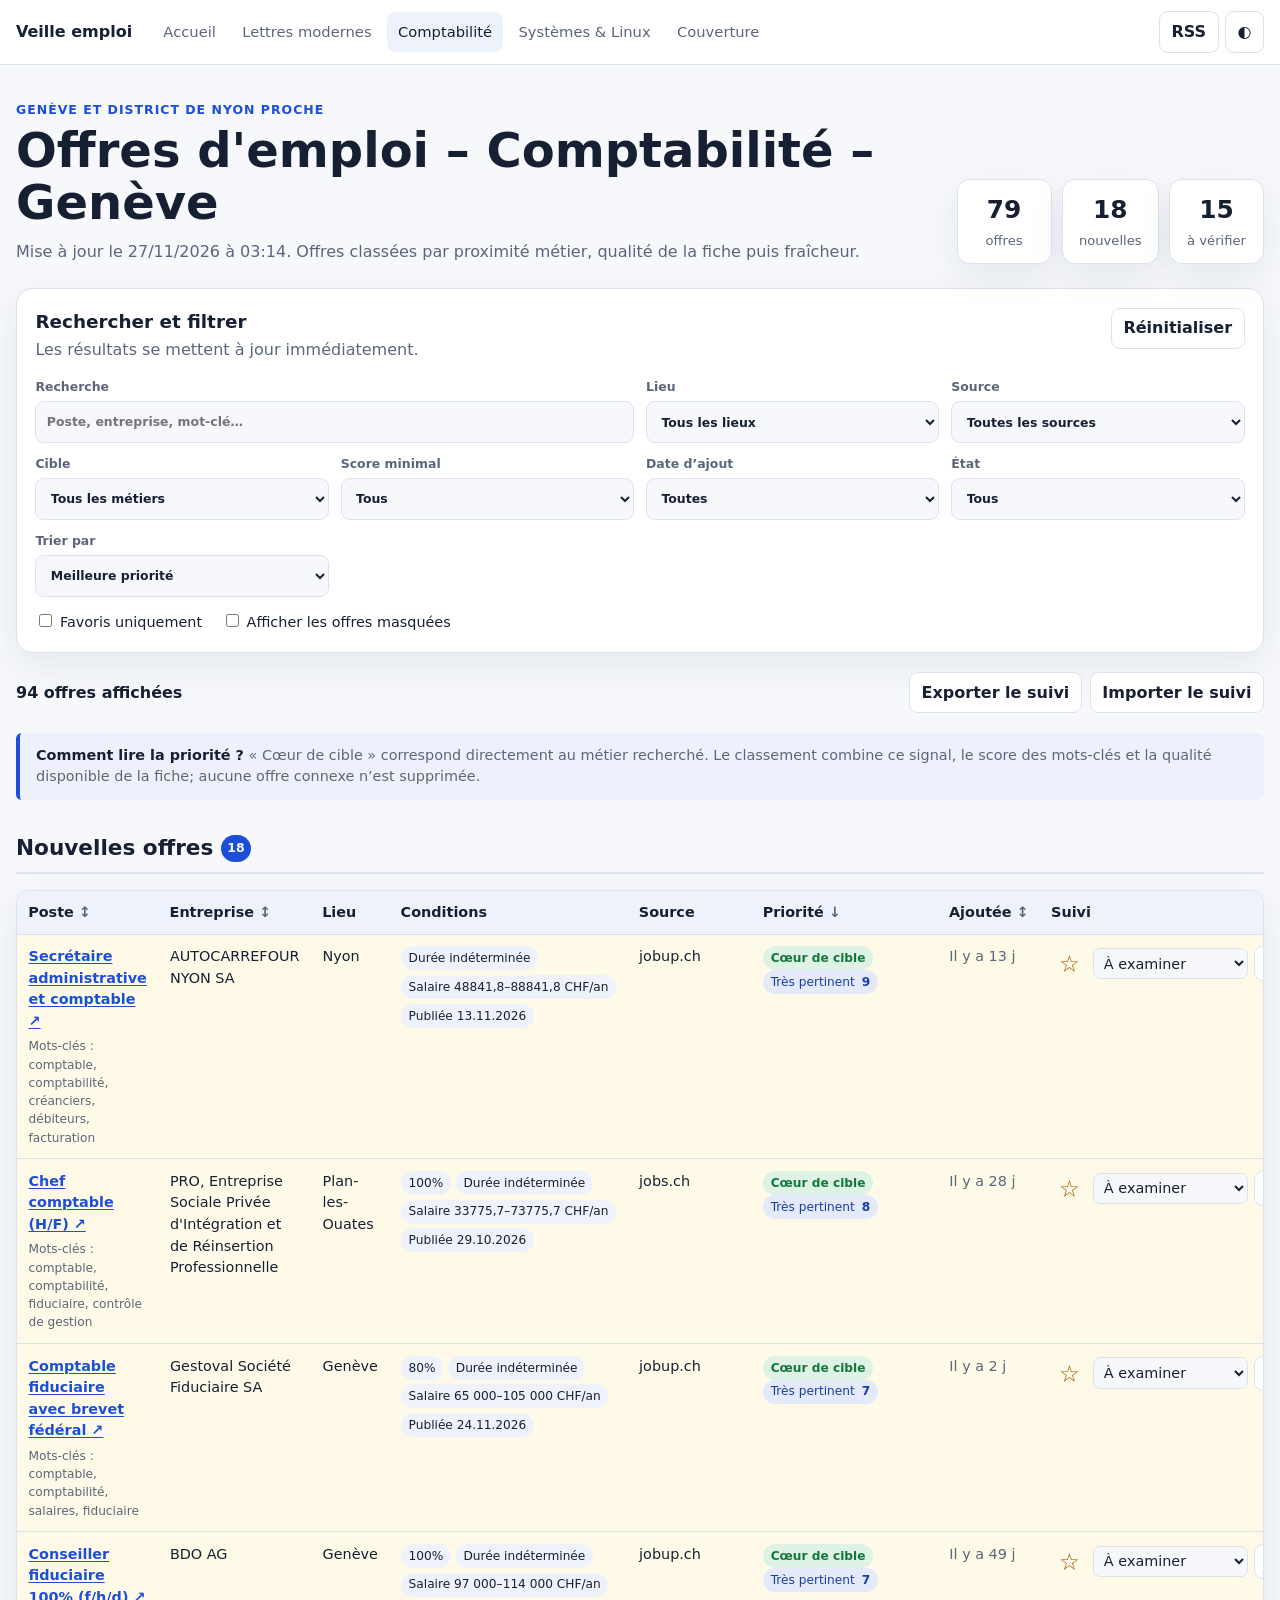
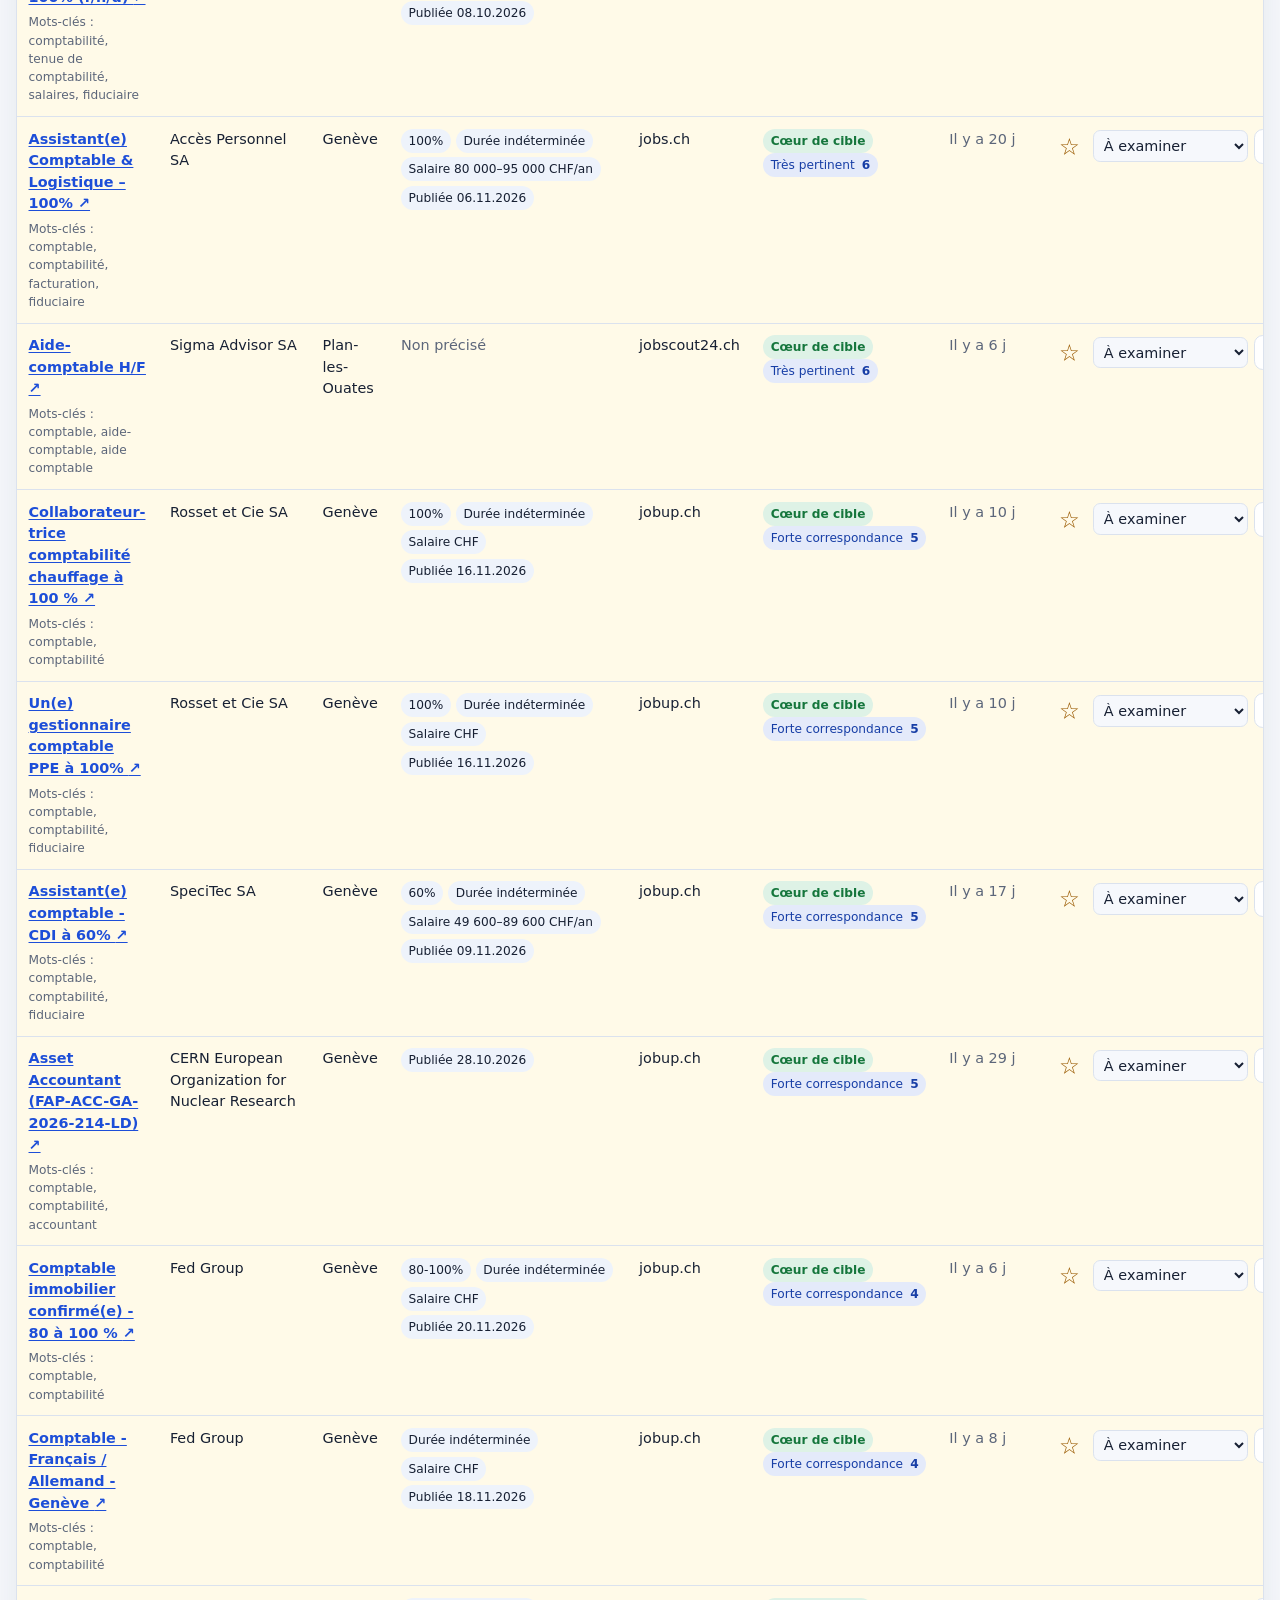
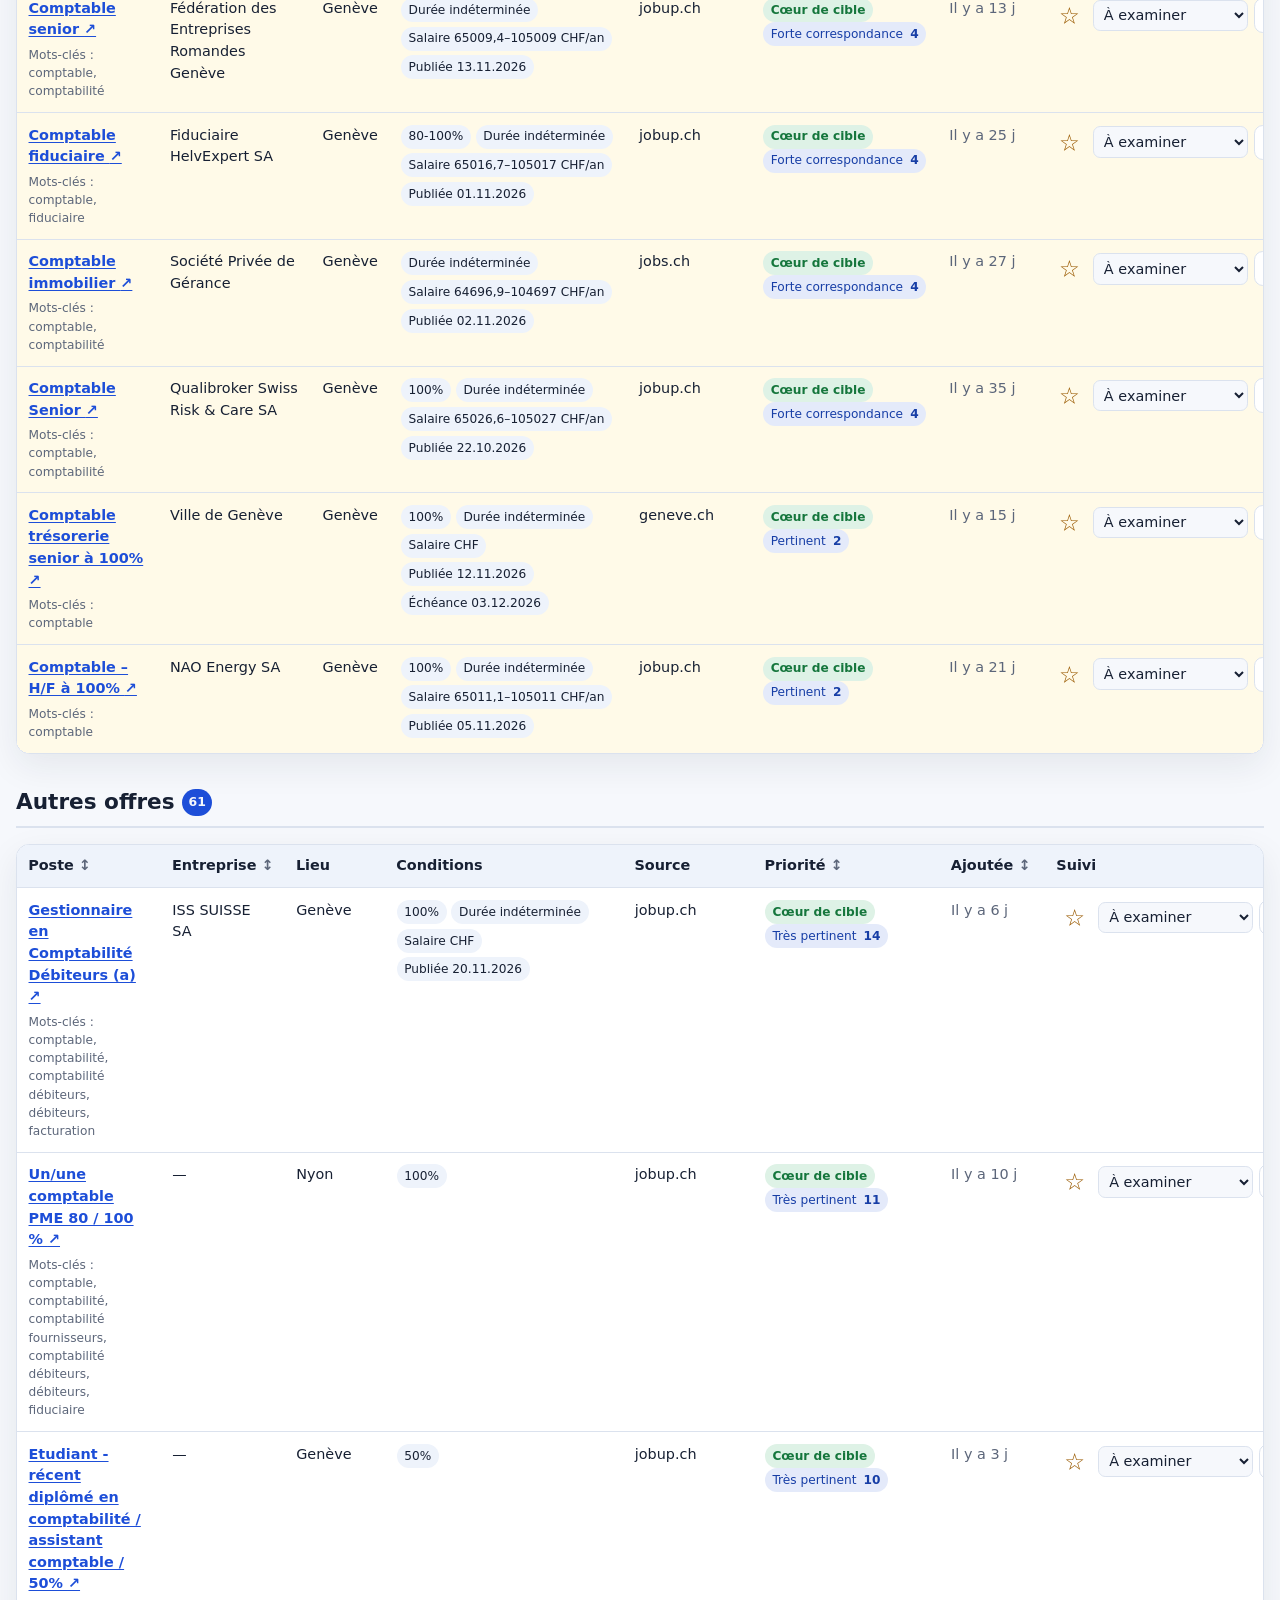
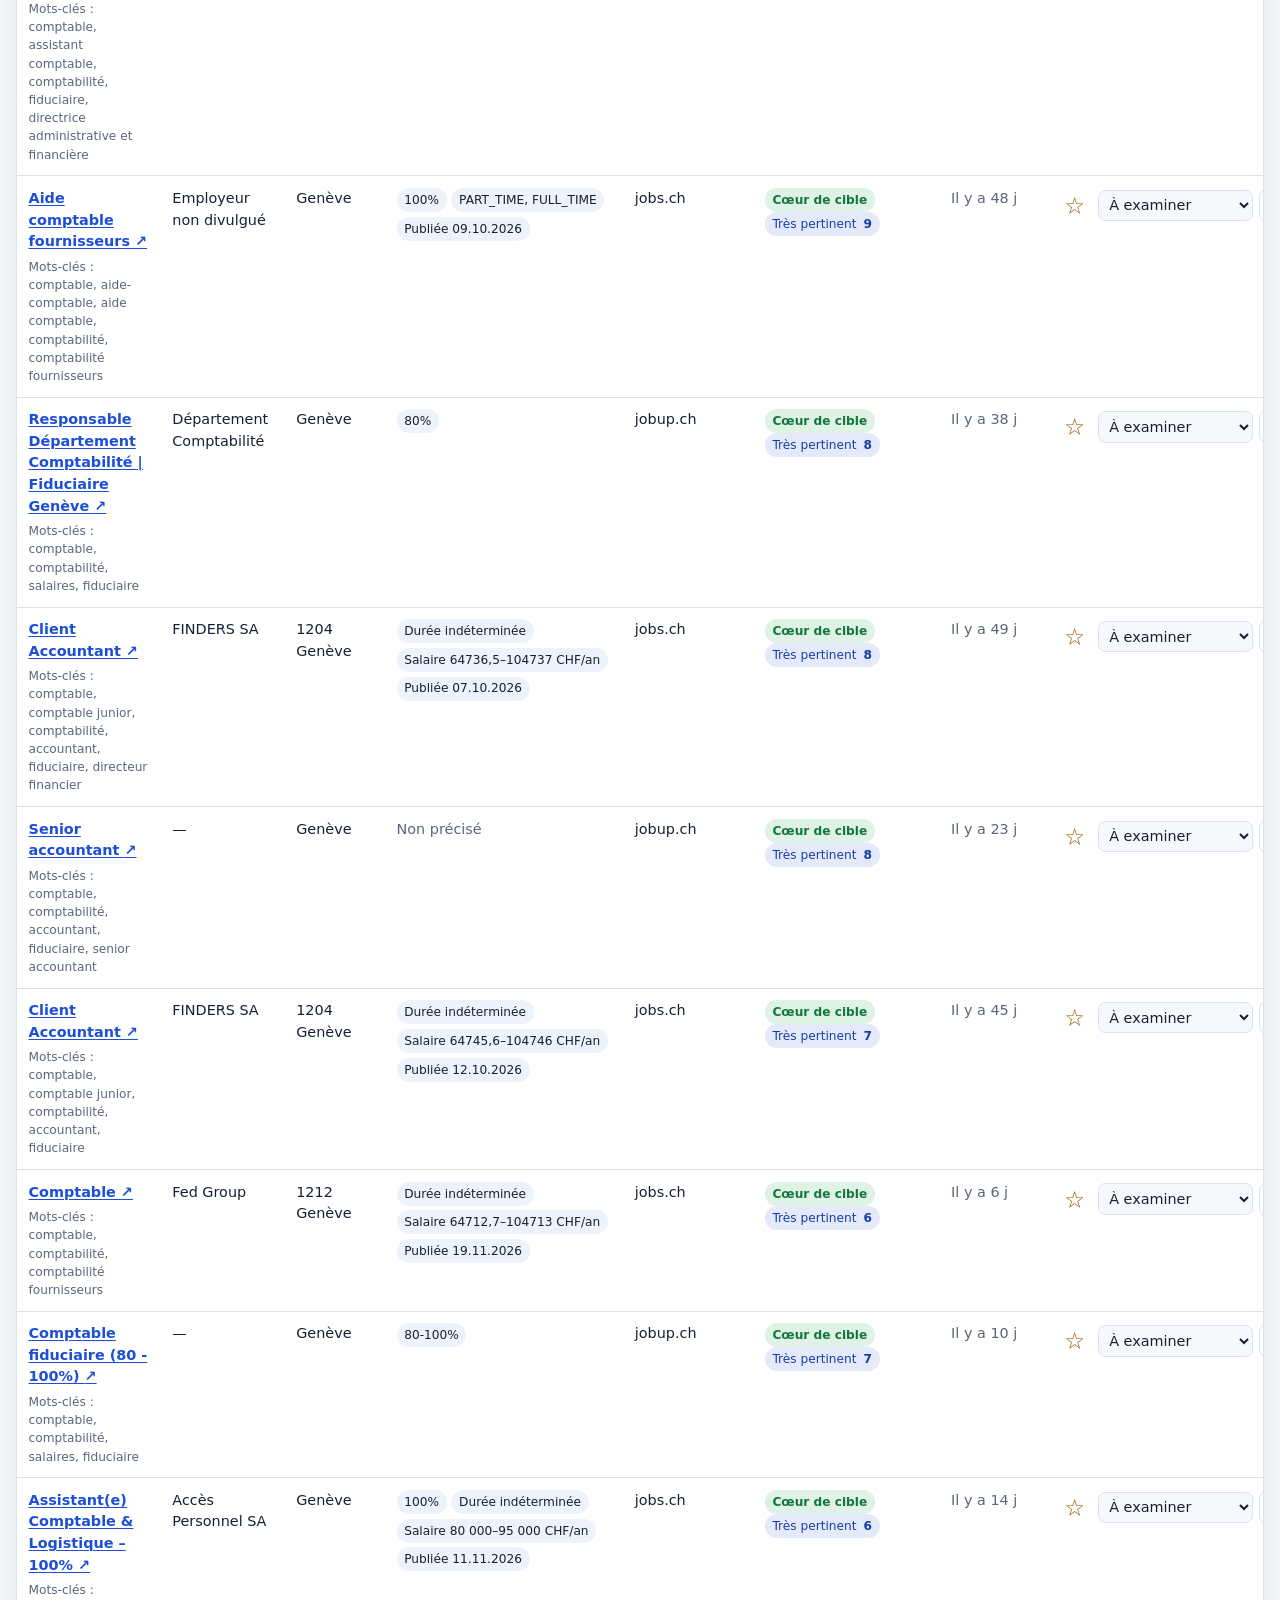
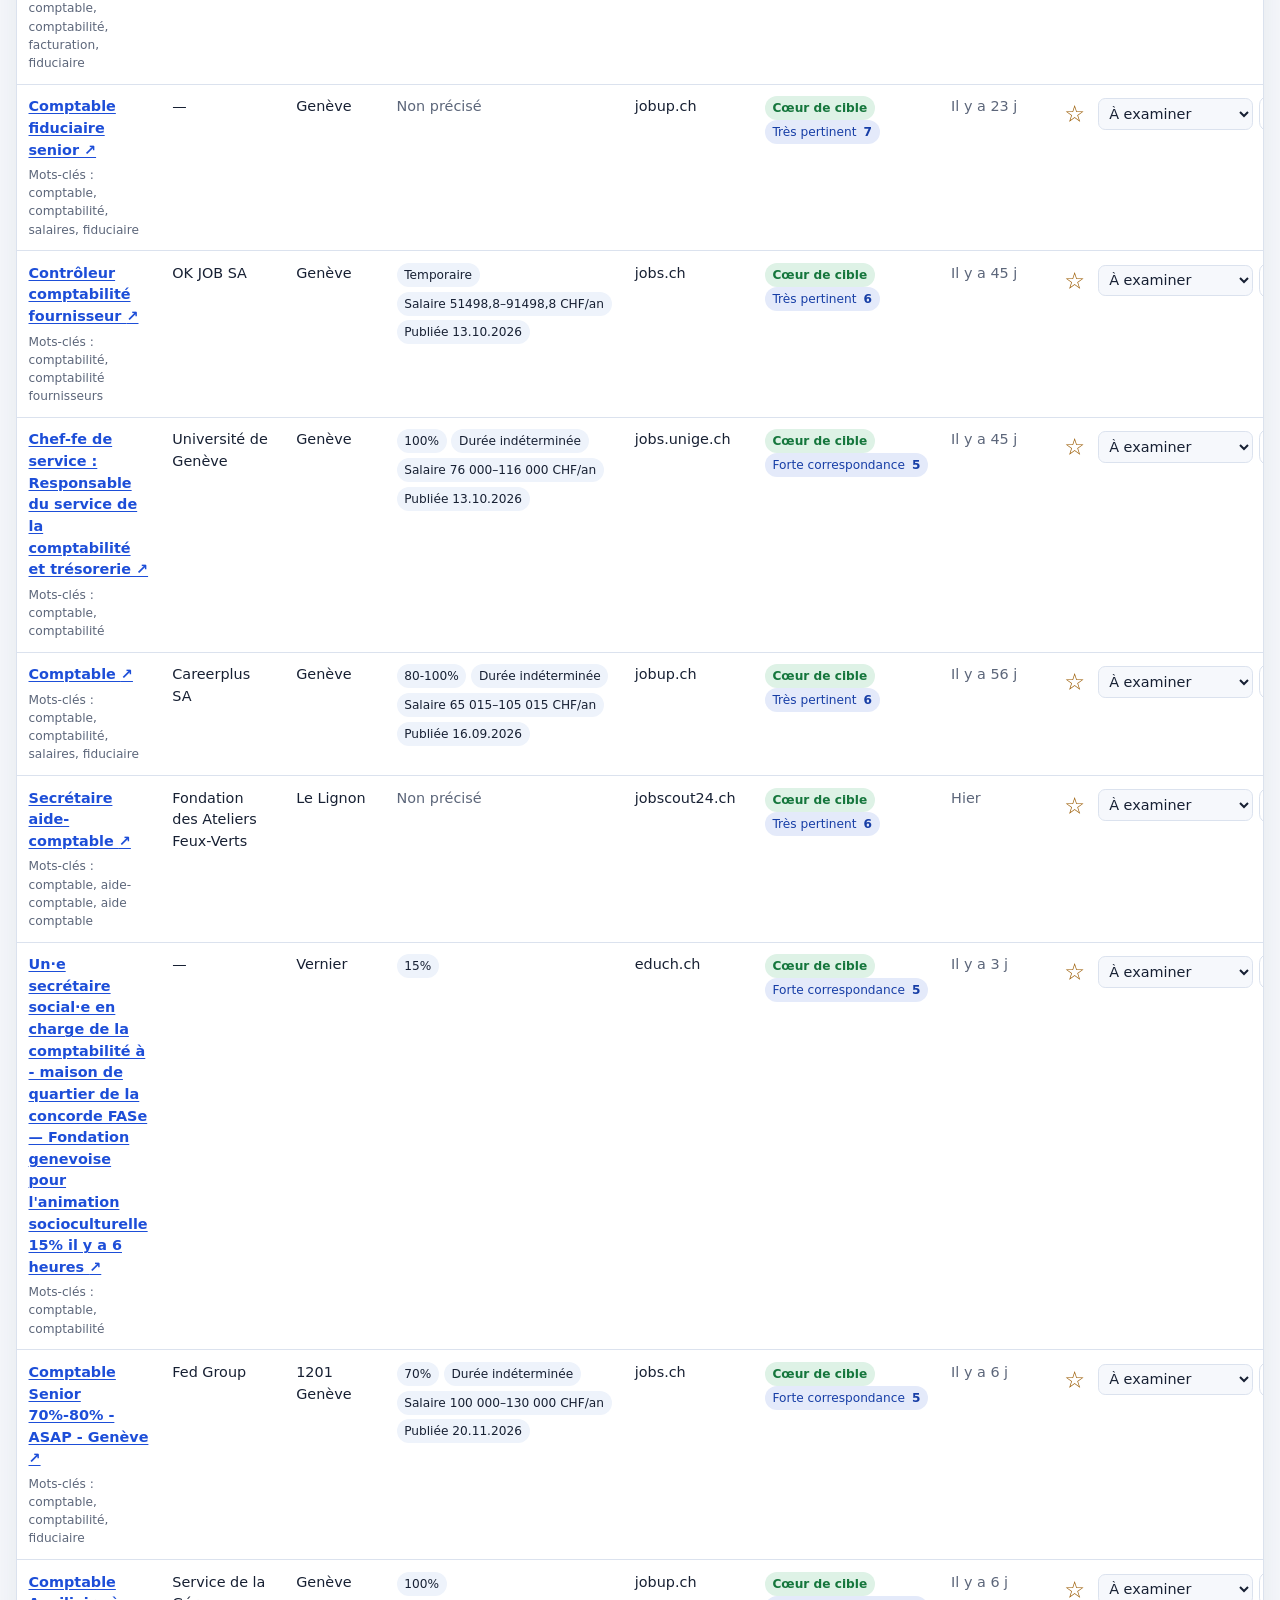
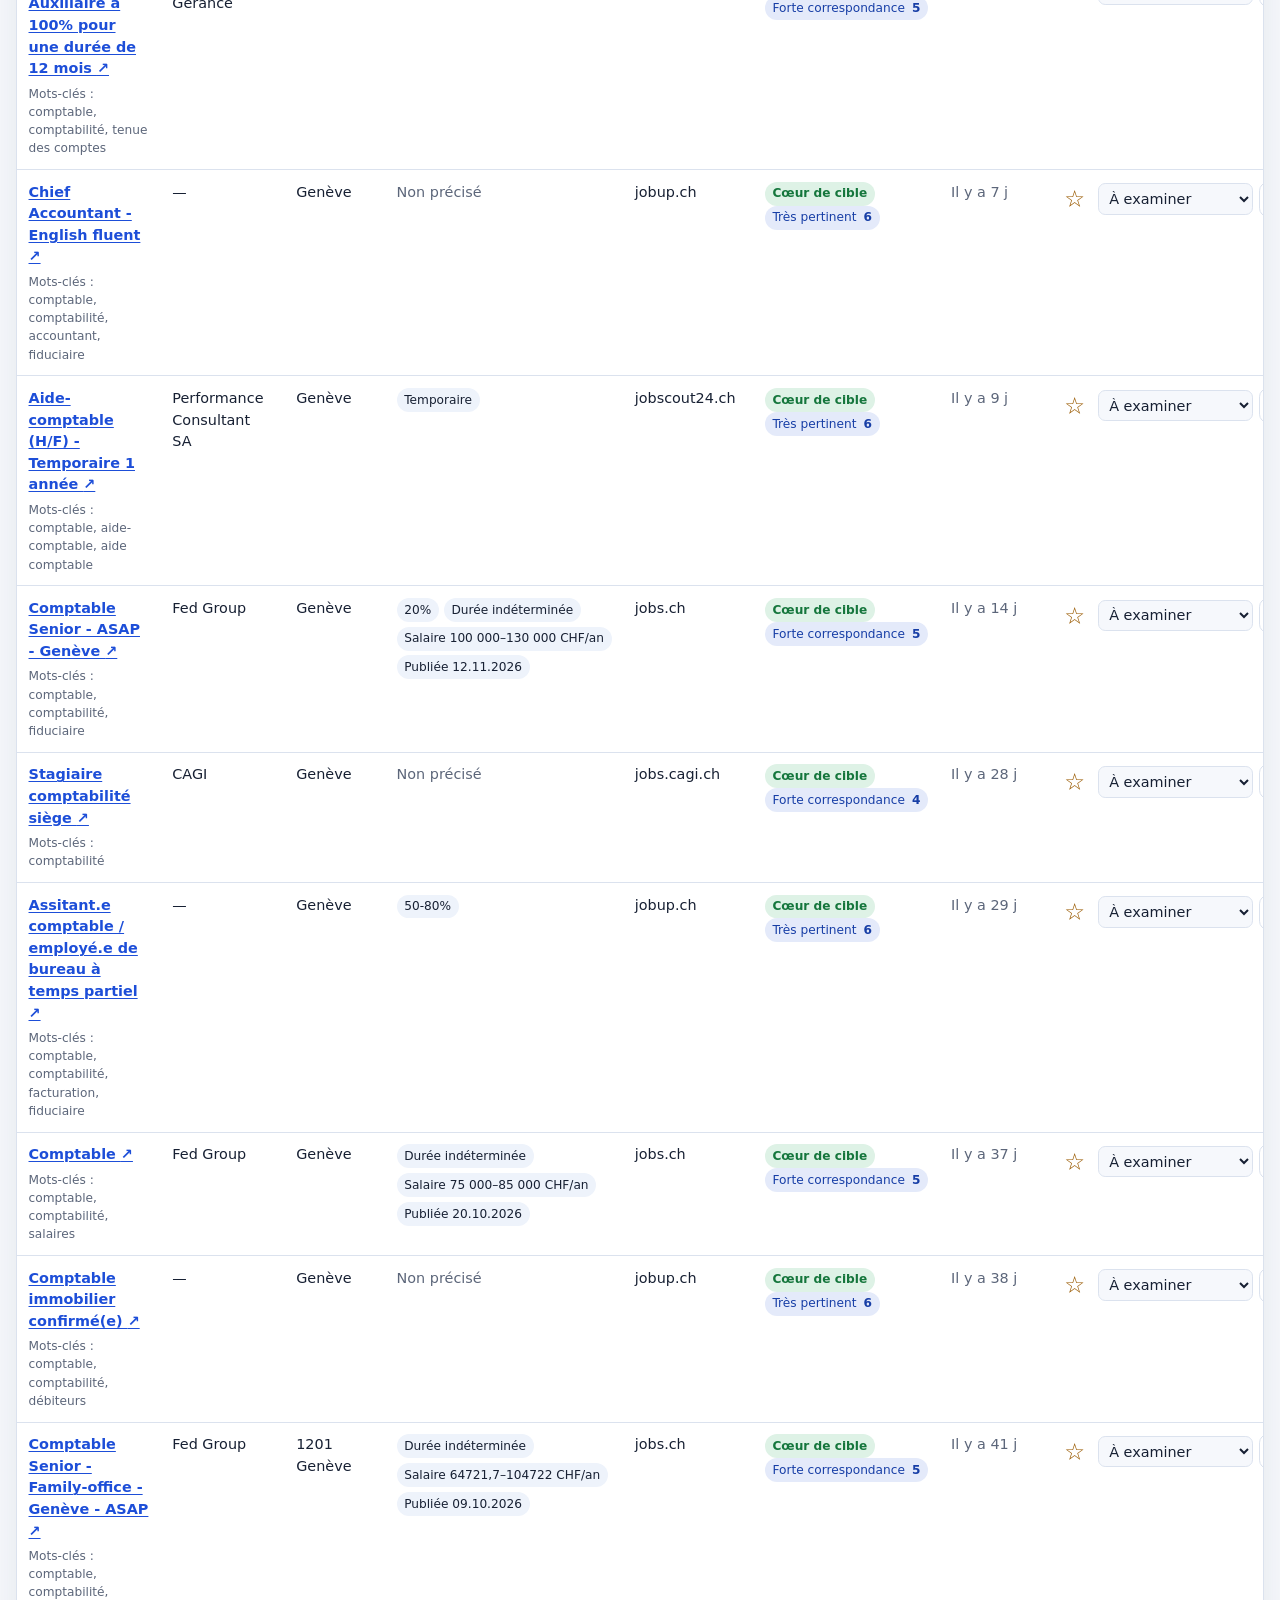
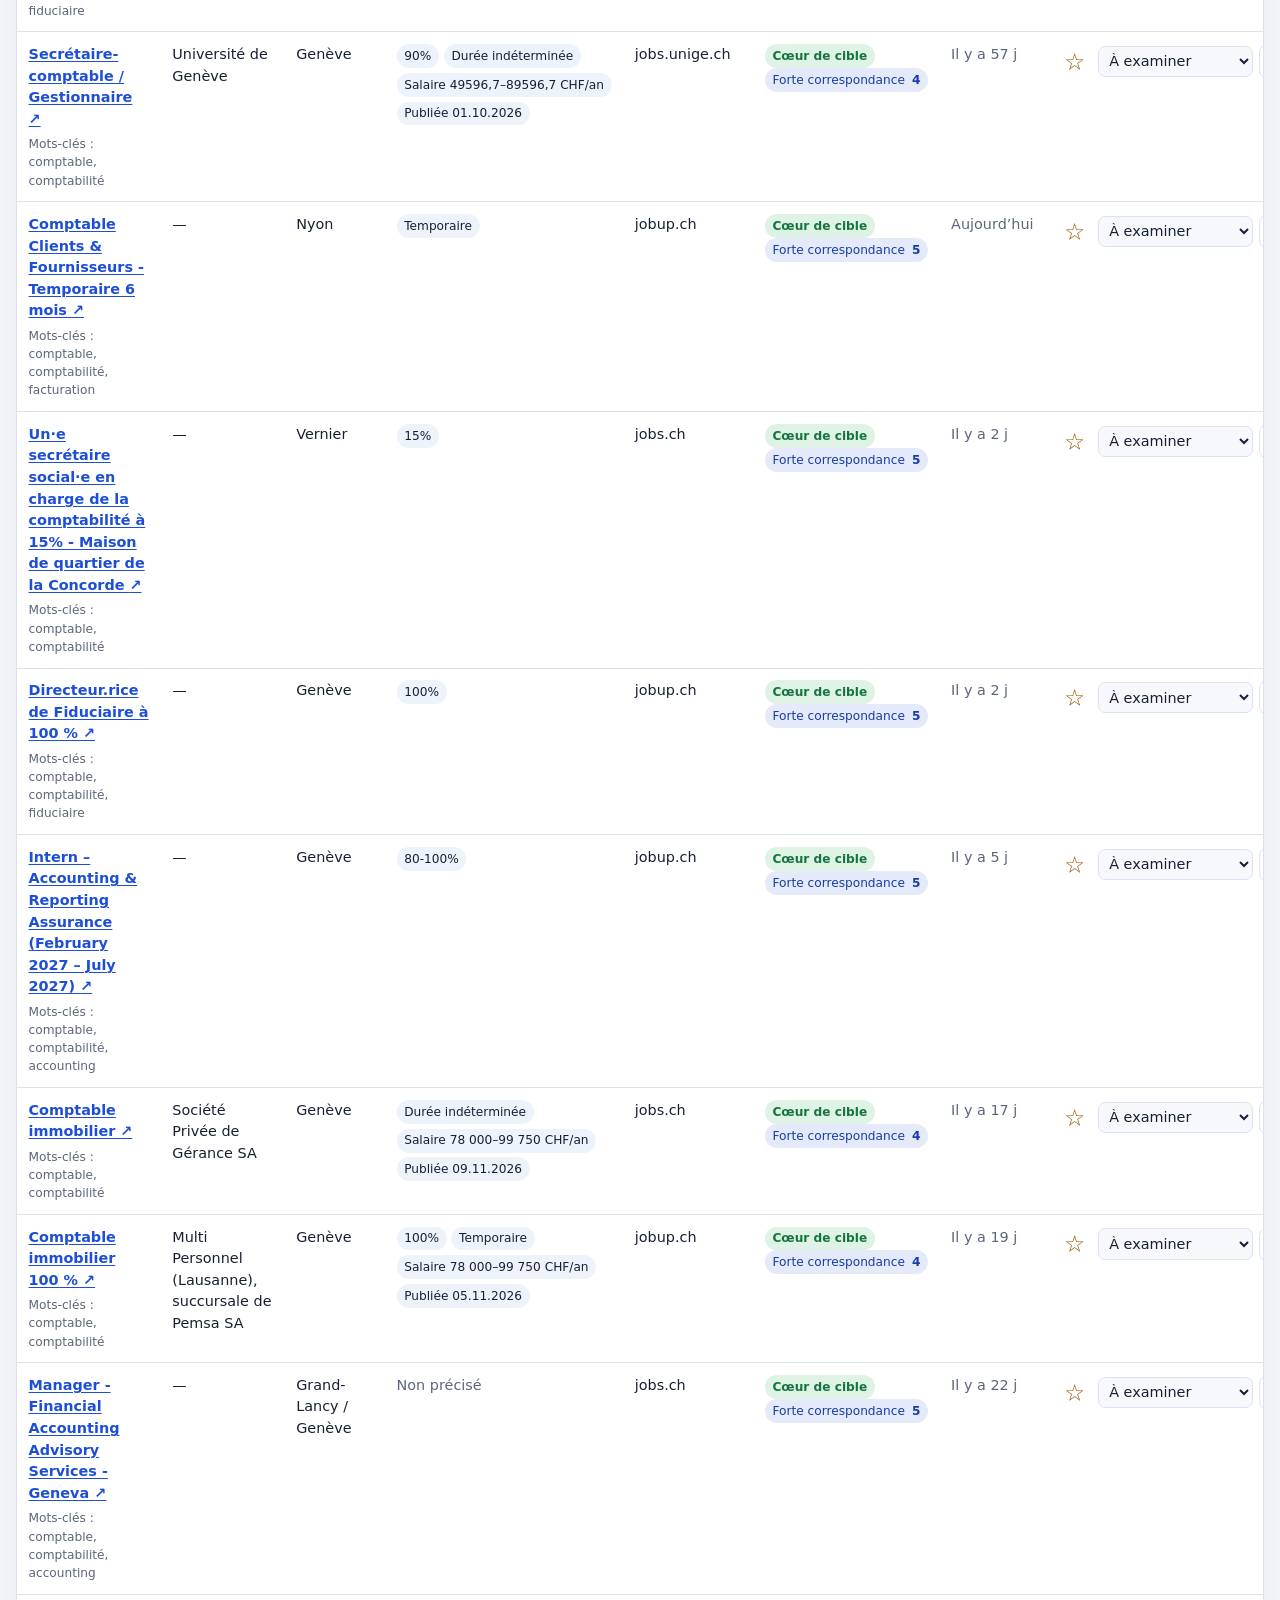
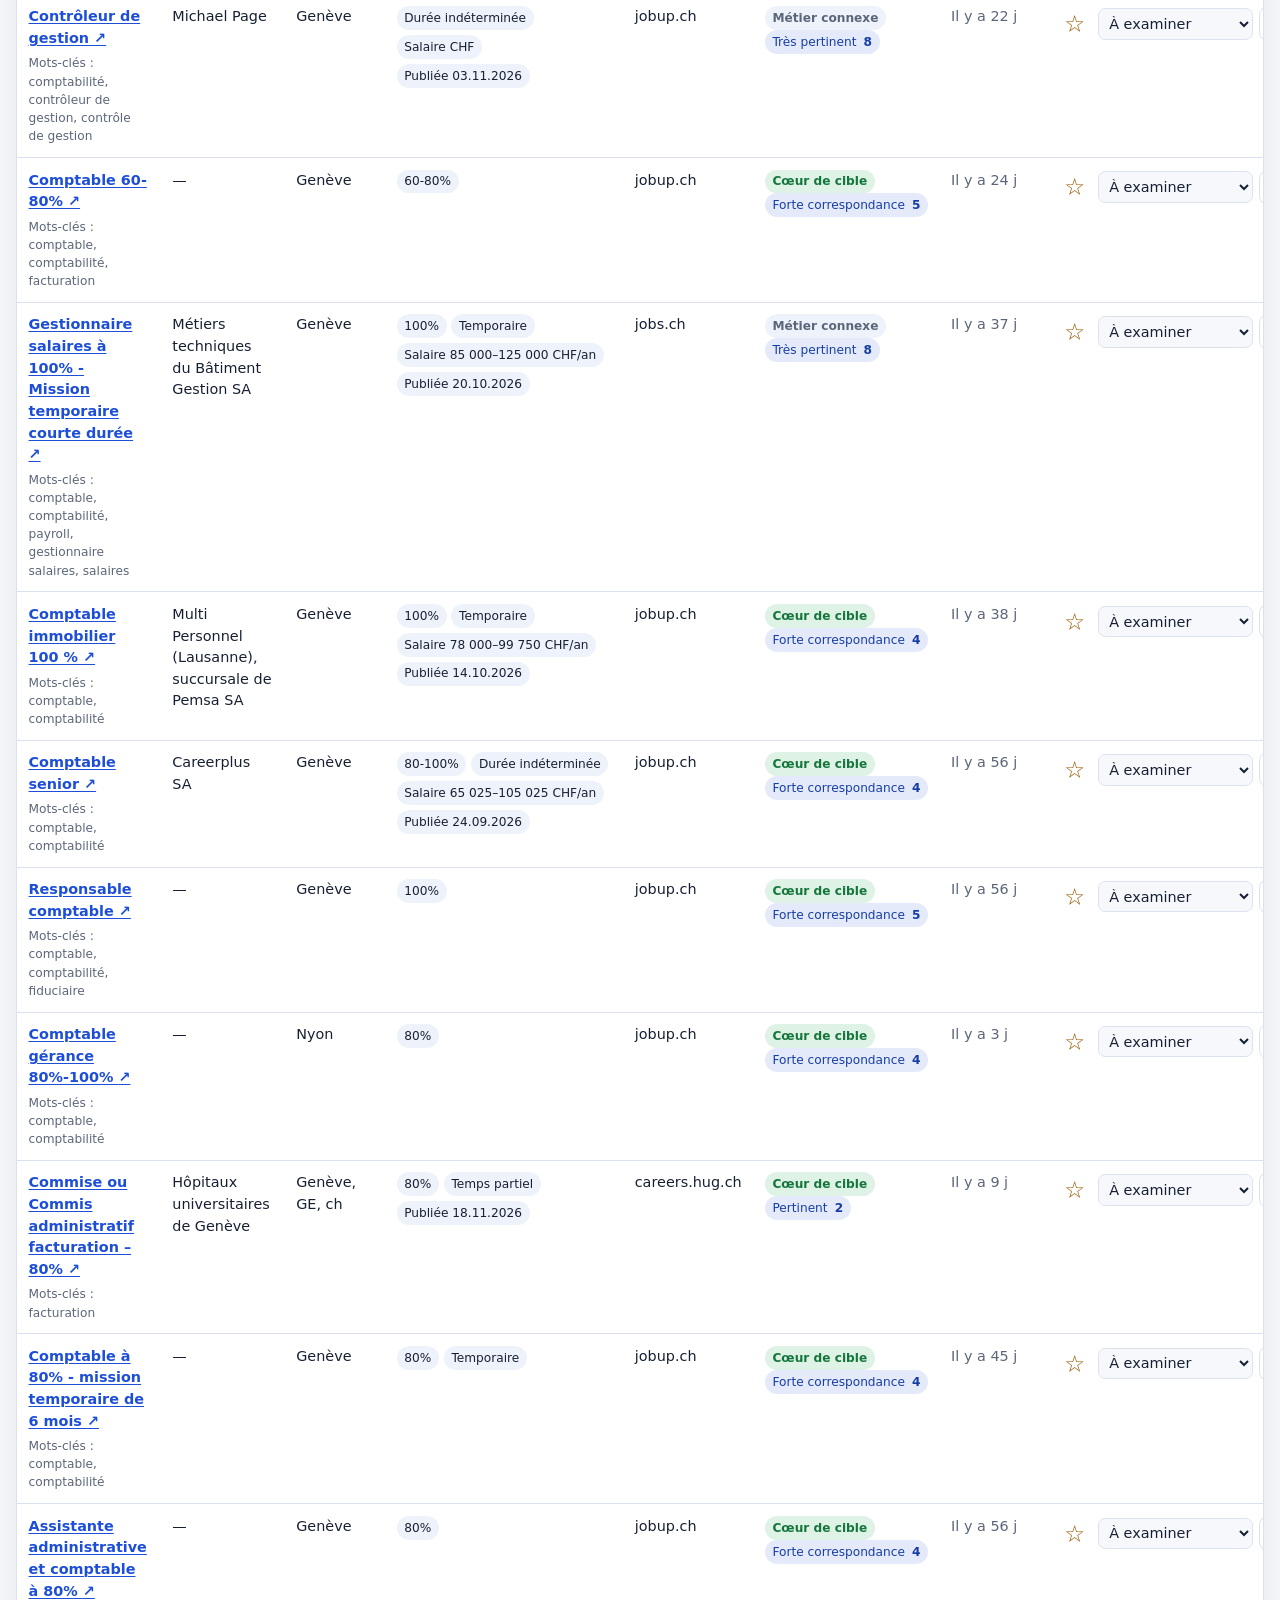
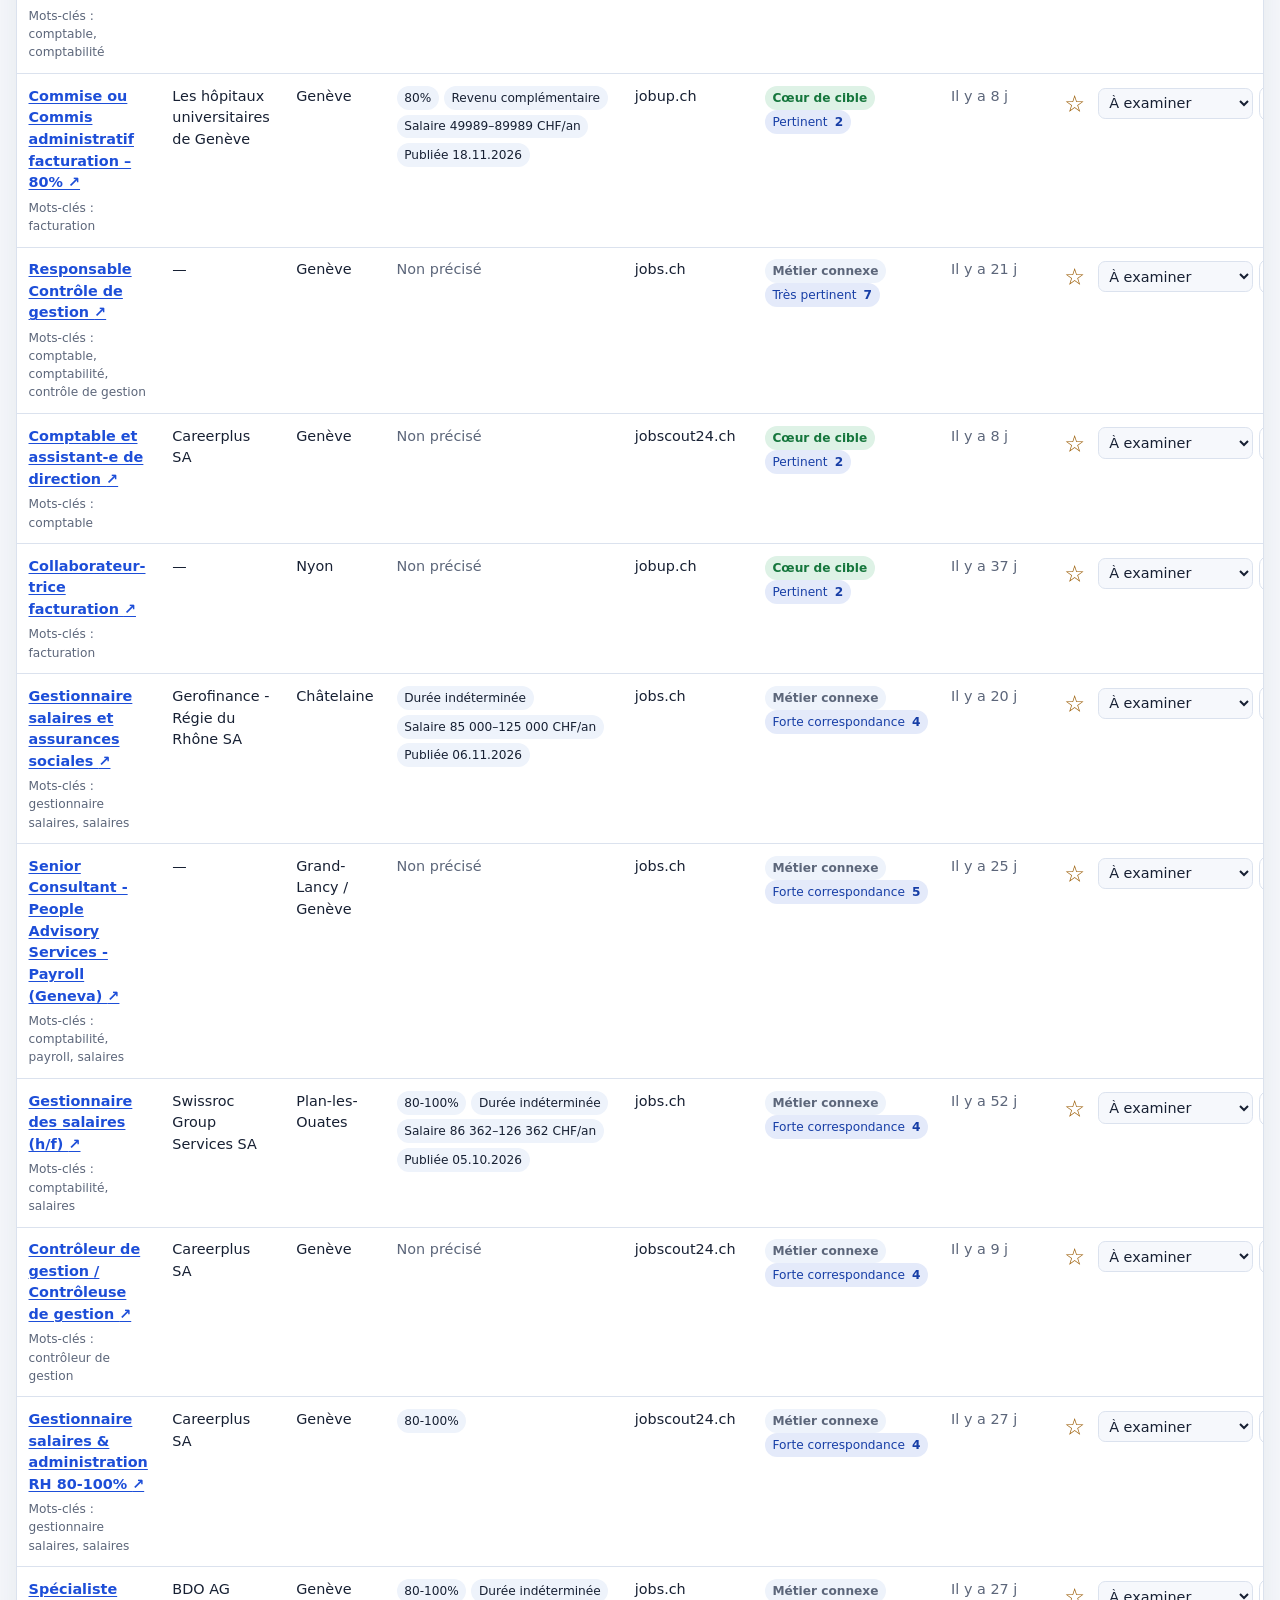
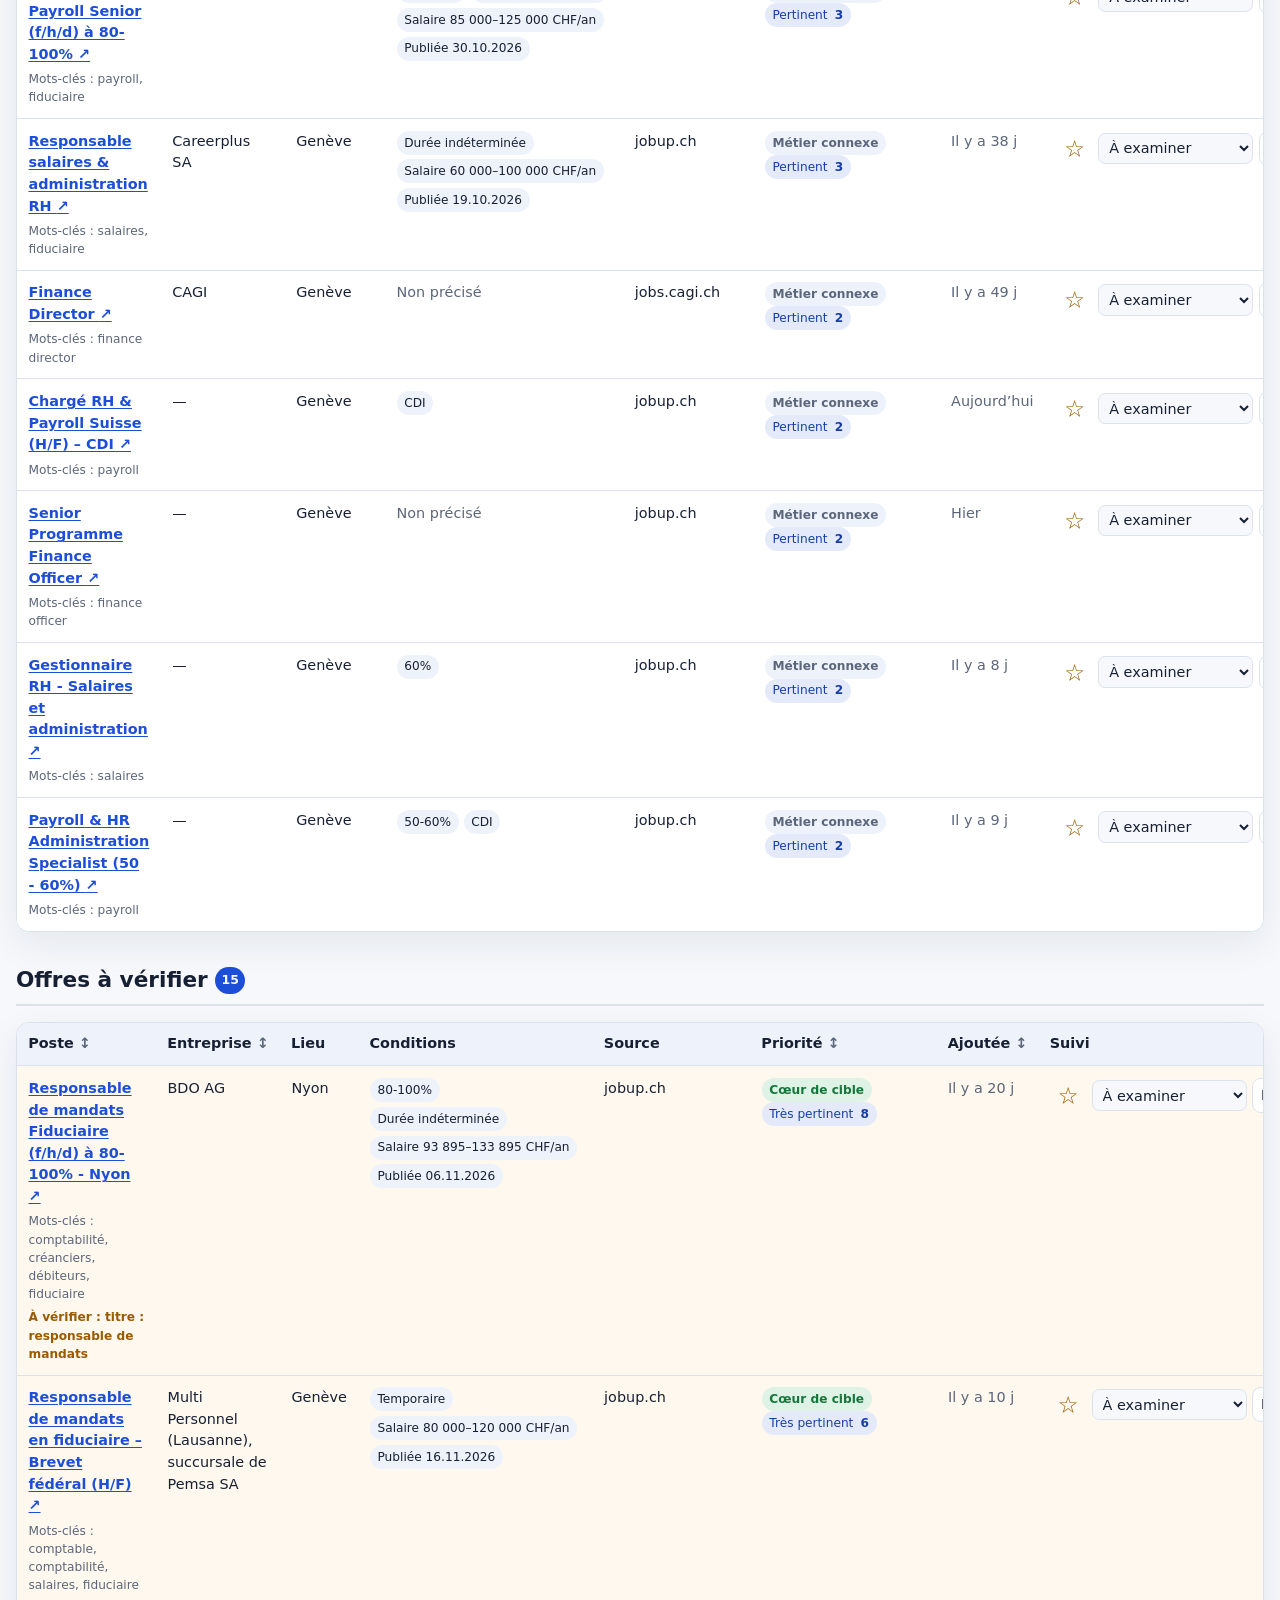
==== commit 31461863: "Mise à jour automatique des offres 2026-11-27 02:15" ====
--- a/docs/comptabilite/index.html
+++ b/docs/comptabilite/index.html
@@ -20,9 +20,9 @@
 <main class="shell" id="offres">
 <section class="hero"><div><p class="eyebrow">Genève et district de Nyon proche</p>
 <h1>Offres d&#x27;emploi – Comptabilité – Genève</h1>
-<p class="updated">Mise à jour le 26/11/2026 à 18:47. Offres classées par proximité métier, qualité de la fiche puis fraîcheur.</p></div>
-<div class="hero-stats"><div><strong>80</strong><span>offres</span></div>
-<div><strong>21</strong><span>nouvelles</span></div>
+<p class="updated">Mise à jour le 27/11/2026 à 03:14. Offres classées par proximité métier, qualité de la fiche puis fraîcheur.</p></div>
+<div class="hero-stats"><div><strong>79</strong><span>offres</span></div>
+<div><strong>18</strong><span>nouvelles</span></div>
 <div><strong>15</strong><span>à vérifier</span></div></div></section>
 
 <section class="panel filters" aria-labelledby="filters-title"><div class="panel-title-row">
@@ -47,14 +47,14 @@
 <label><input id="show-hidden" type="checkbox"> Afficher les offres masquées</label></div>
 </section>
 
-<div class="results-bar"><p id="result-count" role="status" aria-live="polite">95 offres affichées</p>
+<div class="results-bar"><p id="result-count" role="status" aria-live="polite">94 offres affichées</p>
 <div><button id="export-tracking" class="secondary" type="button">Exporter le suivi</button>
 <label class="button secondary" for="import-tracking">Importer le suivi</label>
 <input id="import-tracking" class="sr-only" type="file" accept="application/json"></div></div>
 
 <aside class="score-help"><strong>Comment lire la priorité ?</strong> « Cœur de cible » correspond directement au métier recherché. Le classement combine ce signal, le score des mots-clés et la qualité disponible de la fiche; aucune offre connexe n’est supprimée.</aside>
 <section class="jobs-section" id="nouvelles">
-<div class="section-heading"><h2>Nouvelles offres <span class="count" data-count>21</span></h2></div>
+<div class="section-heading"><h2>Nouvelles offres <span class="count" data-count>18</span></h2></div>
 <div class="table-wrap"><table><caption class="sr-only">Nouvelles offres</caption>
 <thead><tr>
 <th scope="col"><button class="sort-button" data-sort="title">Poste</button></th>
@@ -64,30 +64,27 @@
 <th scope="col"><button class="sort-button" data-sort="date">Ajoutée</button></th>
 <th scope="col">Suivi</th></tr></thead><tbody><tr class="job-row new" data-id="86127f16013ffe8250fcbf4ada352ab7" data-legacy-id="0dc4a7f3d20137d79a24f2214b659a3c" data-search="secretaire administrative et comptable autocarrefour nyon sa nyon jobup.ch comptable comptabilite creanciers debiteurs facturation" data-source="jobup.ch" data-location="Nyon" data-company="AUTOCARREFOUR NYON SA" data-score="9" data-rank="15" data-fit="core" data-date="2026-11-13T16:23:31.925234+01:00" data-title="secretaire administrative et comptable"><td data-label="Poste"><a class="job-title" href="https://www.jobup.ch/fr/emplois/detail/8035e1c3-fff1-467d-9e5a-c05e892ae306/" target="_blank" rel="noopener noreferrer">Secrétaire administrative et comptable <span aria-hidden="true">↗</span></a><span class="keywords">Mots-clés : comptable, comptabilité, créanciers, débiteurs, facturation</span></td><td data-label="Entreprise">AUTOCARREFOUR NYON SA</td><td data-label="Lieu">Nyon</td><td data-label="Conditions"><div class="details"><span class="detail-chip">Durée indéterminée</span><span class="detail-chip">Salaire 48841,8–88841,8 CHF/an</span><span class="detail-chip">Publiée 13.11.2026</span></div></td><td data-label="Source">jobup.ch</td><td data-label="Priorité"><span class="fit-tier fit-core">Cœur de cible</span> <span class="score score-3" title="Priorité 15. Score métier 9. Très pertinent. Mots-clés : comptable, comptabilité, créanciers, débiteurs, facturation">Très pertinent <strong>9</strong></span></td><td data-label="Ajoutée"><time datetime="2026-11-13T16:23:31.925234+01:00" title="13.11.2026">Il y a 13 j</time></td><td data-label="Suivi"><div class="tracking"><button class="favorite" type="button" aria-label="Ajouter aux favoris" title="Ajouter aux favoris">☆</button><select class="job-status" aria-label="État de la candidature"><option value="">À examiner</option><option value="applied">Candidature envoyée</option><option value="ignored">Ignorée</option></select><button class="hide-job secondary" type="button" title="Masquer cette offre">Masquer</button></div></td></tr>
 <tr class="job-row new" data-id="8554a6d422adf53dbca1f8835c868456" data-legacy-id="a1a6dc9dd332fa24503a84fea151bfbf" data-search="chef comptable (h/f) pro, entreprise sociale privee d&#x27;integration et de reinsertion professionnelle plan-les-ouates jobs.ch comptable comptabilite fiduciaire controle de gestion" data-source="jobs.ch" data-location="Plan-les-Ouates" data-company="PRO, Entreprise Sociale Privée d&#x27;Intégration et de Réinsertion Professionnelle" data-score="8" data-rank="14" data-fit="core" data-date="2026-10-29T15:16:08.128235+01:00" data-title="chef comptable (h/f)"><td data-label="Poste"><a class="job-title" href="https://www.jobs.ch/fr/offres-emplois/detail/b4c7772f-f066-4b8f-a6a2-e4c1e9d1c1de/" target="_blank" rel="noopener noreferrer">Chef comptable (H/F) <span aria-hidden="true">↗</span></a><span class="keywords">Mots-clés : comptable, comptabilité, fiduciaire, contrôle de gestion</span></td><td data-label="Entreprise">PRO, Entreprise Sociale Privée d&#x27;Intégration et de Réinsertion Professionnelle</td><td data-label="Lieu">Plan-les-Ouates</td><td data-label="Conditions"><div class="details"><span class="detail-chip">100%</span><span class="detail-chip">Durée indéterminée</span><span class="detail-chip">Salaire 33775,7–73775,7 CHF/an</span><span class="detail-chip">Publiée 29.10.2026</span></div></td><td data-label="Source">jobs.ch</td><td data-label="Priorité"><span class="fit-tier fit-core">Cœur de cible</span> <span class="score score-3" title="Priorité 14. Score métier 8. Très pertinent. Mots-clés : comptable, comptabilité, fiduciaire, contrôle de gestion">Très pertinent <strong>8</strong></span></td><td data-label="Ajoutée"><time datetime="2026-10-29T15:16:08.128235+01:00" title="29.10.2026">Il y a 28 j</time></td><td data-label="Suivi"><div class="tracking"><button class="favorite" type="button" aria-label="Ajouter aux favoris" title="Ajouter aux favoris">☆</button><select class="job-status" aria-label="État de la candidature"><option value="">À examiner</option><option value="applied">Candidature envoyée</option><option value="ignored">Ignorée</option></select><button class="hide-job secondary" type="button" title="Masquer cette offre">Masquer</button></div></td></tr>
-<tr class="job-row new" data-id="26934ec12f38654cf8bd910bd9180d1b" data-legacy-id="61bce9e4322b82236a6371fbfc885c99" data-search="comptable fiduciaire avec brevet federal gestoval societe fiduciaire sa geneve jobup.ch comptable comptabilite salaires fiduciaire" data-source="jobup.ch" data-location="Genève" data-company="Gestoval Société Fiduciaire SA" data-score="7" data-rank="13" data-fit="core" data-date="2026-11-24T19:52:25.554473+01:00" data-title="comptable fiduciaire avec brevet federal"><td data-label="Poste"><a class="job-title" href="https://www.jobup.ch/fr/emplois/detail/5681a62e-f540-4a3f-af69-38303861c33c/" target="_blank" rel="noopener noreferrer">Comptable fiduciaire avec brevet fédéral <span aria-hidden="true">↗</span></a><span class="keywords">Mots-clés : comptable, comptabilité, salaires, fiduciaire</span></td><td data-label="Entreprise">Gestoval Société Fiduciaire SA</td><td data-label="Lieu">Genève</td><td data-label="Conditions"><div class="details"><span class="detail-chip">80%</span><span class="detail-chip">Durée indéterminée</span><span class="detail-chip">Salaire 65 000–105 000 CHF/an</span><span class="detail-chip">Publiée 24.11.2026</span></div></td><td data-label="Source">jobup.ch</td><td data-label="Priorité"><span class="fit-tier fit-core">Cœur de cible</span> <span class="score score-3" title="Priorité 13. Score métier 7. Très pertinent. Mots-clés : comptable, comptabilité, salaires, fiduciaire">Très pertinent <strong>7</strong></span></td><td data-label="Ajoutée"><time datetime="2026-11-24T19:52:25.554473+01:00" title="24.11.2026">Hier</time></td><td data-label="Suivi"><div class="tracking"><button class="favorite" type="button" aria-label="Ajouter aux favoris" title="Ajouter aux favoris">☆</button><select class="job-status" aria-label="État de la candidature"><option value="">À examiner</option><option value="applied">Candidature envoyée</option><option value="ignored">Ignorée</option></select><button class="hide-job secondary" type="button" title="Masquer cette offre">Masquer</button></div></td></tr>
+<tr class="job-row new" data-id="26934ec12f38654cf8bd910bd9180d1b" data-legacy-id="61bce9e4322b82236a6371fbfc885c99" data-search="comptable fiduciaire avec brevet federal gestoval societe fiduciaire sa geneve jobup.ch comptable comptabilite salaires fiduciaire" data-source="jobup.ch" data-location="Genève" data-company="Gestoval Société Fiduciaire SA" data-score="7" data-rank="13" data-fit="core" data-date="2026-11-24T19:52:25.554473+01:00" data-title="comptable fiduciaire avec brevet federal"><td data-label="Poste"><a class="job-title" href="https://www.jobup.ch/fr/emplois/detail/5681a62e-f540-4a3f-af69-38303861c33c/" target="_blank" rel="noopener noreferrer">Comptable fiduciaire avec brevet fédéral <span aria-hidden="true">↗</span></a><span class="keywords">Mots-clés : comptable, comptabilité, salaires, fiduciaire</span></td><td data-label="Entreprise">Gestoval Société Fiduciaire SA</td><td data-label="Lieu">Genève</td><td data-label="Conditions"><div class="details"><span class="detail-chip">80%</span><span class="detail-chip">Durée indéterminée</span><span class="detail-chip">Salaire 65 000–105 000 CHF/an</span><span class="detail-chip">Publiée 24.11.2026</span></div></td><td data-label="Source">jobup.ch</td><td data-label="Priorité"><span class="fit-tier fit-core">Cœur de cible</span> <span class="score score-3" title="Priorité 13. Score métier 7. Très pertinent. Mots-clés : comptable, comptabilité, salaires, fiduciaire">Très pertinent <strong>7</strong></span></td><td data-label="Ajoutée"><time datetime="2026-11-24T19:52:25.554473+01:00" title="24.11.2026">Il y a 2 j</time></td><td data-label="Suivi"><div class="tracking"><button class="favorite" type="button" aria-label="Ajouter aux favoris" title="Ajouter aux favoris">☆</button><select class="job-status" aria-label="État de la candidature"><option value="">À examiner</option><option value="applied">Candidature envoyée</option><option value="ignored">Ignorée</option></select><button class="hide-job secondary" type="button" title="Masquer cette offre">Masquer</button></div></td></tr>
 <tr class="job-row new" data-id="bb7b3b32dda0b729c3a384f5dacf90e6" data-legacy-id="537c43aa83e2253eb97d5f8f412c4fb7" data-search="conseiller fiduciaire 100% (f/h/d) bdo ag geneve jobup.ch comptabilite tenue de comptabilite salaires fiduciaire" data-source="jobup.ch" data-location="Genève" data-company="BDO AG" data-score="7" data-rank="13" data-fit="core" data-date="2026-10-08T15:27:46.162511+02:00" data-title="conseiller fiduciaire 100% (f/h/d)"><td data-label="Poste"><a class="job-title" href="https://www.jobup.ch/fr/emplois/detail/d82d6b1e-21b7-421b-8fdd-06dd47365056/" target="_blank" rel="noopener noreferrer">Conseiller fiduciaire 100% (f/h/d) <span aria-hidden="true">↗</span></a><span class="keywords">Mots-clés : comptabilité, tenue de comptabilité, salaires, fiduciaire</span></td><td data-label="Entreprise">BDO AG</td><td data-label="Lieu">Genève</td><td data-label="Conditions"><div class="details"><span class="detail-chip">100%</span><span class="detail-chip">Durée indéterminée</span><span class="detail-chip">Salaire 97 000–114 000 CHF/an</span><span class="detail-chip">Publiée 08.10.2026</span></div></td><td data-label="Source">jobup.ch</td><td data-label="Priorité"><span class="fit-tier fit-core">Cœur de cible</span> <span class="score score-3" title="Priorité 13. Score métier 7. Très pertinent. Mots-clés : comptabilité, tenue de comptabilité, salaires, fiduciaire">Très pertinent <strong>7</strong></span></td><td data-label="Ajoutée"><time datetime="2026-10-08T15:27:46.162511+02:00" title="08.10.2026">Il y a 49 j</time></td><td data-label="Suivi"><div class="tracking"><button class="favorite" type="button" aria-label="Ajouter aux favoris" title="Ajouter aux favoris">☆</button><select class="job-status" aria-label="État de la candidature"><option value="">À examiner</option><option value="applied">Candidature envoyée</option><option value="ignored">Ignorée</option></select><button class="hide-job secondary" type="button" title="Masquer cette offre">Masquer</button></div></td></tr>
 <tr class="job-row new" data-id="e492b0bb25ffed5a5cfe3725cdfaab57" data-legacy-id="dc73f4cd532cf5deb741555fa9a12a7d" data-search="assistant(e) comptable &amp; logistique – 100% acces personnel sa geneve jobs.ch comptable comptabilite facturation fiduciaire" data-source="jobs.ch" data-location="Genève" data-company="Accès Personnel SA" data-score="6" data-rank="12" data-fit="core" data-date="2026-11-06T16:12:25.916118+01:00" data-title="assistant(e) comptable &amp; logistique – 100%"><td data-label="Poste"><a class="job-title" href="https://www.jobs.ch/fr/offres-emplois/detail/837d7913-97b6-4dbd-97f6-086f0d767a9e/" target="_blank" rel="noopener noreferrer">Assistant(e) Comptable &amp; Logistique – 100% <span aria-hidden="true">↗</span></a><span class="keywords">Mots-clés : comptable, comptabilité, facturation, fiduciaire</span></td><td data-label="Entreprise">Accès Personnel SA</td><td data-label="Lieu">Genève</td><td data-label="Conditions"><div class="details"><span class="detail-chip">100%</span><span class="detail-chip">Durée indéterminée</span><span class="detail-chip">Salaire 80 000–95 000 CHF/an</span><span class="detail-chip">Publiée 06.11.2026</span></div></td><td data-label="Source">jobs.ch</td><td data-label="Priorité"><span class="fit-tier fit-core">Cœur de cible</span> <span class="score score-3" title="Priorité 12. Score métier 6. Très pertinent. Mots-clés : comptable, comptabilité, facturation, fiduciaire">Très pertinent <strong>6</strong></span></td><td data-label="Ajoutée"><time datetime="2026-11-06T16:12:25.916118+01:00" title="06.11.2026">Il y a 20 j</time></td><td data-label="Suivi"><div class="tracking"><button class="favorite" type="button" aria-label="Ajouter aux favoris" title="Ajouter aux favoris">☆</button><select class="job-status" aria-label="État de la candidature"><option value="">À examiner</option><option value="applied">Candidature envoyée</option><option value="ignored">Ignorée</option></select><button class="hide-job secondary" type="button" title="Masquer cette offre">Masquer</button></div></td></tr>
 <tr class="job-row new" data-id="bf08c7131ba54986d880ef8ea8aa71ad" data-legacy-id="9969409308496da7a7ef9930134f05d4" data-search="aide-comptable h/f sigma advisor sa plan-les-ouates jobscout24.ch comptable aide-comptable aide comptable" data-source="jobscout24.ch" data-location="Plan-les-Ouates" data-company="Sigma Advisor SA" data-score="6" data-rank="11" data-fit="core" data-date="2026-11-20T17:08:08.158091+01:00" data-title="aide-comptable h/f"><td data-label="Poste"><a class="job-title" href="https://www.jobscout24.ch/fr/job/72c4e022-aec8-4ef8-94c0-d87928b5e520/" target="_blank" rel="noopener noreferrer">Aide-comptable H/F <span aria-hidden="true">↗</span></a><span class="keywords">Mots-clés : comptable, aide-comptable, aide comptable</span></td><td data-label="Entreprise">Sigma Advisor SA</td><td data-label="Lieu">Plan-les-Ouates</td><td data-label="Conditions"><div class="details"><span class="muted">Non précisé</span></div></td><td data-label="Source">jobscout24.ch</td><td data-label="Priorité"><span class="fit-tier fit-core">Cœur de cible</span> <span class="score score-3" title="Priorité 11. Score métier 6. Très pertinent. Mots-clés : comptable, aide-comptable, aide comptable">Très pertinent <strong>6</strong></span></td><td data-label="Ajoutée"><time datetime="2026-11-20T17:08:08.158091+01:00" title="20.11.2026">Il y a 6 j</time></td><td data-label="Suivi"><div class="tracking"><button class="favorite" type="button" aria-label="Ajouter aux favoris" title="Ajouter aux favoris">☆</button><select class="job-status" aria-label="État de la candidature"><option value="">À examiner</option><option value="applied">Candidature envoyée</option><option value="ignored">Ignorée</option></select><button class="hide-job secondary" type="button" title="Masquer cette offre">Masquer</button></div></td></tr>
 <tr class="job-row new" data-id="89481f2d052400ad4559b5c2b18e439e" data-legacy-id="4034e0cd1ed9aec92086cc422d2a8db5" data-search="collaborateur-trice comptabilite chauffage a 100 % rosset et cie sa geneve jobup.ch comptable comptabilite" data-source="jobup.ch" data-location="Genève" data-company="Rosset et Cie SA" data-score="5" data-rank="11" data-fit="core" data-date="2026-11-16T17:59:55.095762+01:00" data-title="collaborateur-trice comptabilite chauffage a 100 %"><td data-label="Poste"><a class="job-title" href="https://www.jobup.ch/fr/emplois/detail/3862c1f0-2240-4fa4-a23e-e10e7cc0c6c9/" target="_blank" rel="noopener noreferrer">Collaborateur-trice comptabilité chauffage à 100 % <span aria-hidden="true">↗</span></a><span class="keywords">Mots-clés : comptable, comptabilité</span></td><td data-label="Entreprise">Rosset et Cie SA</td><td data-label="Lieu">Genève</td><td data-label="Conditions"><div class="details"><span class="detail-chip">100%</span><span class="detail-chip">Durée indéterminée</span><span class="detail-chip">Salaire CHF</span><span class="detail-chip">Publiée 16.11.2026</span></div></td><td data-label="Source">jobup.ch</td><td data-label="Priorité"><span class="fit-tier fit-core">Cœur de cible</span> <span class="score score-2" title="Priorité 11. Score métier 5. Forte correspondance. Mots-clés : comptable, comptabilité">Forte correspondance <strong>5</strong></span></td><td data-label="Ajoutée"><time datetime="2026-11-16T17:59:55.095762+01:00" title="16.11.2026">Il y a 10 j</time></td><td data-label="Suivi"><div class="tracking"><button class="favorite" type="button" aria-label="Ajouter aux favoris" title="Ajouter aux favoris">☆</button><select class="job-status" aria-label="État de la candidature"><option value="">À examiner</option><option value="applied">Candidature envoyée</option><option value="ignored">Ignorée</option></select><button class="hide-job secondary" type="button" title="Masquer cette offre">Masquer</button></div></td></tr>
 <tr class="job-row new" data-id="7c1fc5282c49eeb9346b8c2be4e799bb" data-legacy-id="d13a147350a92e45abbee18fac735237" data-search="un(e) gestionnaire comptable ppe a 100% rosset et cie sa geneve jobup.ch comptable comptabilite fiduciaire" data-source="jobup.ch" data-location="Genève" data-company="Rosset et Cie SA" data-score="5" data-rank="11" data-fit="core" data-date="2026-11-16T17:59:49.144552+01:00" data-title="un(e) gestionnaire comptable ppe a 100%"><td data-label="Poste"><a class="job-title" href="https://www.jobup.ch/fr/emplois/detail/5a6bd0ec-deb8-47e7-ae42-b9b55a46995b/" target="_blank" rel="noopener noreferrer">Un(e) gestionnaire comptable PPE à 100% <span aria-hidden="true">↗</span></a><span class="keywords">Mots-clés : comptable, comptabilité, fiduciaire</span></td><td data-label="Entreprise">Rosset et Cie SA</td><td data-label="Lieu">Genève</td><td data-label="Conditions"><div class="details"><span class="detail-chip">100%</span><span class="detail-chip">Durée indéterminée</span><span class="detail-chip">Salaire CHF</span><span class="detail-chip">Publiée 16.11.2026</span></div></td><td data-label="Source">jobup.ch</td><td data-label="Priorité"><span class="fit-tier fit-core">Cœur de cible</span> <span class="score score-2" title="Priorité 11. Score métier 5. Forte correspondance. Mots-clés : comptable, comptabilité, fiduciaire">Forte correspondance <strong>5</strong></span></td><td data-label="Ajoutée"><time datetime="2026-11-16T17:59:49.144552+01:00" title="16.11.2026">Il y a 10 j</time></td><td data-label="Suivi"><div class="tracking"><button class="favorite" type="button" aria-label="Ajouter aux favoris" title="Ajouter aux favoris">☆</button><select class="job-status" aria-label="État de la candidature"><option value="">À examiner</option><option value="applied">Candidature envoyée</option><option value="ignored">Ignorée</option></select><button class="hide-job secondary" type="button" title="Masquer cette offre">Masquer</button></div></td></tr>
 <tr class="job-row new" data-id="bf43506943990443746546daf450d8d5" data-legacy-id="91cc23701166ed845482f4e7f75f2530" data-search="assistant(e) comptable - cdi a 60% specitec sa geneve jobup.ch comptable comptabilite fiduciaire" data-source="jobup.ch" data-location="Genève" data-company="SpeciTec SA" data-score="5" data-rank="11" data-fit="core" data-date="2026-11-09T18:27:44.162014+01:00" data-title="assistant(e) comptable - cdi a 60%"><td data-label="Poste"><a class="job-title" href="https://www.jobup.ch/fr/emplois/detail/ff1b53d8-04d7-45ab-9092-b3d291263e9b/" target="_blank" rel="noopener noreferrer">Assistant(e) comptable - CDI à 60% <span aria-hidden="true">↗</span></a><span class="keywords">Mots-clés : comptable, comptabilité, fiduciaire</span></td><td data-label="Entreprise">SpeciTec SA</td><td data-label="Lieu">Genève</td><td data-label="Conditions"><div class="details"><span class="detail-chip">60%</span><span class="detail-chip">Durée indéterminée</span><span class="detail-chip">Salaire 49 600–89 600 CHF/an</span><span class="detail-chip">Publiée 09.11.2026</span></div></td><td data-label="Source">jobup.ch</td><td data-label="Priorité"><span class="fit-tier fit-core">Cœur de cible</span> <span class="score score-2" title="Priorité 11. Score métier 5. Forte correspondance. Mots-clés : comptable, comptabilité, fiduciaire">Forte correspondance <strong>5</strong></span></td><td data-label="Ajoutée"><time datetime="2026-11-09T18:27:44.162014+01:00" title="09.11.2026">Il y a 17 j</time></td><td data-label="Suivi"><div class="tracking"><button class="favorite" type="button" aria-label="Ajouter aux favoris" title="Ajouter aux favoris">☆</button><select class="job-status" aria-label="État de la candidature"><option value="">À examiner</option><option value="applied">Candidature envoyée</option><option value="ignored">Ignorée</option></select><button class="hide-job secondary" type="button" title="Masquer cette offre">Masquer</button></div></td></tr>
-<tr class="job-row new" data-id="8bf323792e306f45820e441d3ce8835a" data-legacy-id="8fd6fbfa25f3bce804bf2736255f3f97" data-search="asset accountant (fap-acc-ga-2026-214-ld) cern european organization for nuclear research geneve jobup.ch comptable comptabilite accountant" data-source="jobup.ch" data-location="Genève" data-company="CERN European Organization for Nuclear Research" data-score="5" data-rank="11" data-fit="core" data-date="2026-10-29T00:14:16.065155+01:00" data-title="asset accountant (fap-acc-ga-2026-214-ld)"><td data-label="Poste"><a class="job-title" href="https://www.jobup.ch/fr/emplois/detail/fa83f27b-a686-41ec-a7dd-f8fe71d29a05/" target="_blank" rel="noopener noreferrer">Asset Accountant (FAP-ACC-GA-2026-214-LD) <span aria-hidden="true">↗</span></a><span class="keywords">Mots-clés : comptable, comptabilité, accountant</span></td><td data-label="Entreprise">CERN European Organization for Nuclear Research</td><td data-label="Lieu">Genève</td><td data-label="Conditions"><div class="details"><span class="detail-chip">Publiée 28.10.2026</span></div></td><td data-label="Source">jobup.ch</td><td data-label="Priorité"><span class="fit-tier fit-core">Cœur de cible</span> <span class="score score-2" title="Priorité 11. Score métier 5. Forte correspondance. Mots-clés : comptable, comptabilité, accountant">Forte correspondance <strong>5</strong></span></td><td data-label="Ajoutée"><time datetime="2026-10-29T00:14:16.065155+01:00" title="29.10.2026">Il y a 28 j</time></td><td data-label="Suivi"><div class="tracking"><button class="favorite" type="button" aria-label="Ajouter aux favoris" title="Ajouter aux favoris">☆</button><select class="job-status" aria-label="État de la candidature"><option value="">À examiner</option><option value="applied">Candidature envoyée</option><option value="ignored">Ignorée</option></select><button class="hide-job secondary" type="button" title="Masquer cette offre">Masquer</button></div></td></tr>
-<tr class="job-row new" data-id="72aaeb174ccceaf8edb194128dfe1674" data-legacy-id="332b5962b6cfe7ca244cefe61f454761" data-search="comptable clients &amp; fournisseurs - temporaire 6 mois — nyon jobup.ch comptable comptabilite facturation" data-source="jobup.ch" data-location="Nyon" data-company="—" data-score="5" data-rank="10" data-fit="core" data-date="2026-11-26T18:43:02.457005+01:00" data-title="comptable clients &amp; fournisseurs - temporaire 6 mois"><td data-label="Poste"><a class="job-title" href="https://www.jobup.ch/fr/emplois/detail/ec1dafd8-90fb-4999-a34f-33ce9e5e5c07/" target="_blank" rel="noopener noreferrer">Comptable Clients &amp; Fournisseurs - Temporaire 6 mois <span aria-hidden="true">↗</span></a><span class="keywords">Mots-clés : comptable, comptabilité, facturation</span></td><td data-label="Entreprise">—</td><td data-label="Lieu">Nyon</td><td data-label="Conditions"><div class="details"><span class="detail-chip">Temporaire</span></div></td><td data-label="Source">jobup.ch</td><td data-label="Priorité"><span class="fit-tier fit-core">Cœur de cible</span> <span class="score score-2" title="Priorité 10. Score métier 5. Forte correspondance. Mots-clés : comptable, comptabilité, facturation">Forte correspondance <strong>5</strong></span></td><td data-label="Ajoutée"><time datetime="2026-11-26T18:43:02.457005+01:00" title="26.11.2026">Aujourd’hui</time></td><td data-label="Suivi"><div class="tracking"><button class="favorite" type="button" aria-label="Ajouter aux favoris" title="Ajouter aux favoris">☆</button><select class="job-status" aria-label="État de la candidature"><option value="">À examiner</option><option value="applied">Candidature envoyée</option><option value="ignored">Ignorée</option></select><button class="hide-job secondary" type="button" title="Masquer cette offre">Masquer</button></div></td></tr>
+<tr class="job-row new" data-id="8bf323792e306f45820e441d3ce8835a" data-legacy-id="8fd6fbfa25f3bce804bf2736255f3f97" data-search="asset accountant (fap-acc-ga-2026-214-ld) cern european organization for nuclear research geneve jobup.ch comptable comptabilite accountant" data-source="jobup.ch" data-location="Genève" data-company="CERN European Organization for Nuclear Research" data-score="5" data-rank="11" data-fit="core" data-date="2026-10-29T00:14:16.065155+01:00" data-title="asset accountant (fap-acc-ga-2026-214-ld)"><td data-label="Poste"><a class="job-title" href="https://www.jobup.ch/fr/emplois/detail/fa83f27b-a686-41ec-a7dd-f8fe71d29a05/" target="_blank" rel="noopener noreferrer">Asset Accountant (FAP-ACC-GA-2026-214-LD) <span aria-hidden="true">↗</span></a><span class="keywords">Mots-clés : comptable, comptabilité, accountant</span></td><td data-label="Entreprise">CERN European Organization for Nuclear Research</td><td data-label="Lieu">Genève</td><td data-label="Conditions"><div class="details"><span class="detail-chip">Publiée 28.10.2026</span></div></td><td data-label="Source">jobup.ch</td><td data-label="Priorité"><span class="fit-tier fit-core">Cœur de cible</span> <span class="score score-2" title="Priorité 11. Score métier 5. Forte correspondance. Mots-clés : comptable, comptabilité, accountant">Forte correspondance <strong>5</strong></span></td><td data-label="Ajoutée"><time datetime="2026-10-29T00:14:16.065155+01:00" title="29.10.2026">Il y a 29 j</time></td><td data-label="Suivi"><div class="tracking"><button class="favorite" type="button" aria-label="Ajouter aux favoris" title="Ajouter aux favoris">☆</button><select class="job-status" aria-label="État de la candidature"><option value="">À examiner</option><option value="applied">Candidature envoyée</option><option value="ignored">Ignorée</option></select><button class="hide-job secondary" type="button" title="Masquer cette offre">Masquer</button></div></td></tr>
 <tr class="job-row new" data-id="1ae8ceb071a5fb9af41e5d4e7102c26e" data-legacy-id="10c31249ef83ac88b2f90ec9860819dc" data-search="comptable immobilier confirme(e) - 80 a 100 % fed group geneve jobup.ch comptable comptabilite" data-source="jobup.ch" data-location="Genève" data-company="Fed Group" data-score="4" data-rank="10" data-fit="core" data-date="2026-11-20T17:08:04.798871+01:00" data-title="comptable immobilier confirme(e) - 80 a 100 %"><td data-label="Poste"><a class="job-title" href="https://www.jobup.ch/fr/emplois/detail/caaaf1f2-515e-45ab-953c-77ea1aef6305/" target="_blank" rel="noopener noreferrer">Comptable immobilier confirmé(e) - 80 à 100 % <span aria-hidden="true">↗</span></a><span class="keywords">Mots-clés : comptable, comptabilité</span></td><td data-label="Entreprise">Fed Group</td><td data-label="Lieu">Genève</td><td data-label="Conditions"><div class="details"><span class="detail-chip">80-100%</span><span class="detail-chip">Durée indéterminée</span><span class="detail-chip">Salaire CHF</span><span class="detail-chip">Publiée 20.11.2026</span></div></td><td data-label="Source">jobup.ch</td><td data-label="Priorité"><span class="fit-tier fit-core">Cœur de cible</span> <span class="score score-2" title="Priorité 10. Score métier 4. Forte correspondance. Mots-clés : comptable, comptabilité">Forte correspondance <strong>4</strong></span></td><td data-label="Ajoutée"><time datetime="2026-11-20T17:08:04.798871+01:00" title="20.11.2026">Il y a 6 j</time></td><td data-label="Suivi"><div class="tracking"><button class="favorite" type="button" aria-label="Ajouter aux favoris" title="Ajouter aux favoris">☆</button><select class="job-status" aria-label="État de la candidature"><option value="">À examiner</option><option value="applied">Candidature envoyée</option><option value="ignored">Ignorée</option></select><button class="hide-job secondary" type="button" title="Masquer cette offre">Masquer</button></div></td></tr>
 <tr class="job-row new" data-id="06ea4d16fb14b8c095c117eb02bcb0ca" data-legacy-id="1a1a1977dc5d368428f0ce3fb50a6365" data-search="comptable - francais / allemand - geneve fed group geneve jobup.ch comptable comptabilite" data-source="jobup.ch" data-location="Genève" data-company="Fed Group" data-score="4" data-rank="10" data-fit="core" data-date="2026-11-18T17:26:30.676937+01:00" data-title="comptable - francais / allemand - geneve"><td data-label="Poste"><a class="job-title" href="https://www.jobup.ch/fr/emplois/detail/010c2206-25e8-40c4-802e-b872188823b4/" target="_blank" rel="noopener noreferrer">Comptable - Français / Allemand - Genève <span aria-hidden="true">↗</span></a><span class="keywords">Mots-clés : comptable, comptabilité</span></td><td data-label="Entreprise">Fed Group</td><td data-label="Lieu">Genève</td><td data-label="Conditions"><div class="details"><span class="detail-chip">Durée indéterminée</span><span class="detail-chip">Salaire CHF</span><span class="detail-chip">Publiée 18.11.2026</span></div></td><td data-label="Source">jobup.ch</td><td data-label="Priorité"><span class="fit-tier fit-core">Cœur de cible</span> <span class="score score-2" title="Priorité 10. Score métier 4. Forte correspondance. Mots-clés : comptable, comptabilité">Forte correspondance <strong>4</strong></span></td><td data-label="Ajoutée"><time datetime="2026-11-18T17:26:30.676937+01:00" title="18.11.2026">Il y a 8 j</time></td><td data-label="Suivi"><div class="tracking"><button class="favorite" type="button" aria-label="Ajouter aux favoris" title="Ajouter aux favoris">☆</button><select class="job-status" aria-label="État de la candidature"><option value="">À examiner</option><option value="applied">Candidature envoyée</option><option value="ignored">Ignorée</option></select><button class="hide-job secondary" type="button" title="Masquer cette offre">Masquer</button></div></td></tr>
 <tr class="job-row new" data-id="712a07600e1d8ab08c99f7dda923808f" data-legacy-id="5fd2ae8f0a0fef5224a7e1ec52d5510c" data-search="comptable senior federation des entreprises romandes geneve geneve jobup.ch comptable comptabilite" data-source="jobup.ch" data-location="Genève" data-company="Fédération des Entreprises Romandes Genève" data-score="4" data-rank="10" data-fit="core" data-date="2026-11-13T16:23:31.924232+01:00" data-title="comptable senior"><td data-label="Poste"><a class="job-title" href="https://www.jobup.ch/fr/emplois/detail/74359a43-1dd4-4d69-86aa-b15fb36aa82f/" target="_blank" rel="noopener noreferrer">Comptable senior <span aria-hidden="true">↗</span></a><span class="keywords">Mots-clés : comptable, comptabilité</span></td><td data-label="Entreprise">Fédération des Entreprises Romandes Genève</td><td data-label="Lieu">Genève</td><td data-label="Conditions"><div class="details"><span class="detail-chip">Durée indéterminée</span><span class="detail-chip">Salaire 65009,4–105009 CHF/an</span><span class="detail-chip">Publiée 13.11.2026</span></div></td><td data-label="Source">jobup.ch</td><td data-label="Priorité"><span class="fit-tier fit-core">Cœur de cible</span> <span class="score score-2" title="Priorité 10. Score métier 4. Forte correspondance. Mots-clés : comptable, comptabilité">Forte correspondance <strong>4</strong></span></td><td data-label="Ajoutée"><time datetime="2026-11-13T16:23:31.924232+01:00" title="13.11.2026">Il y a 13 j</time></td><td data-label="Suivi"><div class="tracking"><button class="favorite" type="button" aria-label="Ajouter aux favoris" title="Ajouter aux favoris">☆</button><select class="job-status" aria-label="État de la candidature"><option value="">À examiner</option><option value="applied">Candidature envoyée</option><option value="ignored">Ignorée</option></select><button class="hide-job secondary" type="button" title="Masquer cette offre">Masquer</button></div></td></tr>
-<tr class="job-row new" data-id="5f19ed1caee3b7ee965e97820389e405" data-legacy-id="9d9ada79c0f6bca81d9bc92d34f6cdeb" data-search="comptable fiduciaire fiduciaire helvexpert sa geneve jobup.ch comptable fiduciaire" data-source="jobup.ch" data-location="Genève" data-company="Fiduciaire HelvExpert SA" data-score="4" data-rank="10" data-fit="core" data-date="2026-11-01T23:47:57.042788+01:00" data-title="comptable fiduciaire"><td data-label="Poste"><a class="job-title" href="https://www.jobup.ch/fr/emplois/detail/3d96f8ef-2f59-4b3e-9fef-8b5ba382d8b3/" target="_blank" rel="noopener noreferrer">Comptable fiduciaire <span aria-hidden="true">↗</span></a><span class="keywords">Mots-clés : comptable, fiduciaire</span></td><td data-label="Entreprise">Fiduciaire HelvExpert SA</td><td data-label="Lieu">Genève</td><td data-label="Conditions"><div class="details"><span class="detail-chip">80-100%</span><span class="detail-chip">Durée indéterminée</span><span class="detail-chip">Salaire 65016,7–105017 CHF/an</span><span class="detail-chip">Publiée 01.11.2026</span></div></td><td data-label="Source">jobup.ch</td><td data-label="Priorité"><span class="fit-tier fit-core">Cœur de cible</span> <span class="score score-2" title="Priorité 10. Score métier 4. Forte correspondance. Mots-clés : comptable, fiduciaire">Forte correspondance <strong>4</strong></span></td><td data-label="Ajoutée"><time datetime="2026-11-01T23:47:57.042788+01:00" title="01.11.2026">Il y a 24 j</time></td><td data-label="Suivi"><div class="tracking"><button class="favorite" type="button" aria-label="Ajouter aux favoris" title="Ajouter aux favoris">☆</button><select class="job-status" aria-label="État de la candidature"><option value="">À examiner</option><option value="applied">Candidature envoyée</option><option value="ignored">Ignorée</option></select><button class="hide-job secondary" type="button" title="Masquer cette offre">Masquer</button></div></td></tr>
-<tr class="job-row new" data-id="bfbad2f629fac1bc763cae075192eac4" data-legacy-id="ad57736ca6f71852f141f92b8809d0e3" data-search="comptable immobilier societe privee de gerance geneve jobs.ch comptable comptabilite" data-source="jobs.ch" data-location="Genève" data-company="Société Privée de Gérance" data-score="4" data-rank="10" data-fit="core" data-date="2026-10-30T23:57:57.577233+01:00" data-title="comptable immobilier"><td data-label="Poste"><a class="job-title" href="https://www.jobs.ch/fr/offres-emplois/detail/7865a5b2-31f5-4f3d-a5d7-3a0c545317b3/" target="_blank" rel="noopener noreferrer">Comptable immobilier <span aria-hidden="true">↗</span></a><span class="keywords">Mots-clés : comptable, comptabilité</span></td><td data-label="Entreprise">Société Privée de Gérance</td><td data-label="Lieu">Genève</td><td data-label="Conditions"><div class="details"><span class="detail-chip">Durée indéterminée</span><span class="detail-chip">Salaire 64696,9–104697 CHF/an</span><span class="detail-chip">Publiée 02.11.2026</span></div></td><td data-label="Source">jobs.ch</td><td data-label="Priorité"><span class="fit-tier fit-core">Cœur de cible</span> <span class="score score-2" title="Priorité 10. Score métier 4. Forte correspondance. Mots-clés : comptable, comptabilité">Forte correspondance <strong>4</strong></span></td><td data-label="Ajoutée"><time datetime="2026-10-30T23:57:57.577233+01:00" title="30.10.2026">Il y a 26 j</time></td><td data-label="Suivi"><div class="tracking"><button class="favorite" type="button" aria-label="Ajouter aux favoris" title="Ajouter aux favoris">☆</button><select class="job-status" aria-label="État de la candidature"><option value="">À examiner</option><option value="applied">Candidature envoyée</option><option value="ignored">Ignorée</option></select><button class="hide-job secondary" type="button" title="Masquer cette offre">Masquer</button></div></td></tr>
+<tr class="job-row new" data-id="5f19ed1caee3b7ee965e97820389e405" data-legacy-id="9d9ada79c0f6bca81d9bc92d34f6cdeb" data-search="comptable fiduciaire fiduciaire helvexpert sa geneve jobup.ch comptable fiduciaire" data-source="jobup.ch" data-location="Genève" data-company="Fiduciaire HelvExpert SA" data-score="4" data-rank="10" data-fit="core" data-date="2026-11-01T23:47:57.042788+01:00" data-title="comptable fiduciaire"><td data-label="Poste"><a class="job-title" href="https://www.jobup.ch/fr/emplois/detail/3d96f8ef-2f59-4b3e-9fef-8b5ba382d8b3/" target="_blank" rel="noopener noreferrer">Comptable fiduciaire <span aria-hidden="true">↗</span></a><span class="keywords">Mots-clés : comptable, fiduciaire</span></td><td data-label="Entreprise">Fiduciaire HelvExpert SA</td><td data-label="Lieu">Genève</td><td data-label="Conditions"><div class="details"><span class="detail-chip">80-100%</span><span class="detail-chip">Durée indéterminée</span><span class="detail-chip">Salaire 65016,7–105017 CHF/an</span><span class="detail-chip">Publiée 01.11.2026</span></div></td><td data-label="Source">jobup.ch</td><td data-label="Priorité"><span class="fit-tier fit-core">Cœur de cible</span> <span class="score score-2" title="Priorité 10. Score métier 4. Forte correspondance. Mots-clés : comptable, fiduciaire">Forte correspondance <strong>4</strong></span></td><td data-label="Ajoutée"><time datetime="2026-11-01T23:47:57.042788+01:00" title="01.11.2026">Il y a 25 j</time></td><td data-label="Suivi"><div class="tracking"><button class="favorite" type="button" aria-label="Ajouter aux favoris" title="Ajouter aux favoris">☆</button><select class="job-status" aria-label="État de la candidature"><option value="">À examiner</option><option value="applied">Candidature envoyée</option><option value="ignored">Ignorée</option></select><button class="hide-job secondary" type="button" title="Masquer cette offre">Masquer</button></div></td></tr>
+<tr class="job-row new" data-id="bfbad2f629fac1bc763cae075192eac4" data-legacy-id="ad57736ca6f71852f141f92b8809d0e3" data-search="comptable immobilier societe privee de gerance geneve jobs.ch comptable comptabilite" data-source="jobs.ch" data-location="Genève" data-company="Société Privée de Gérance" data-score="4" data-rank="10" data-fit="core" data-date="2026-10-30T23:57:57.577233+01:00" data-title="comptable immobilier"><td data-label="Poste"><a class="job-title" href="https://www.jobs.ch/fr/offres-emplois/detail/7865a5b2-31f5-4f3d-a5d7-3a0c545317b3/" target="_blank" rel="noopener noreferrer">Comptable immobilier <span aria-hidden="true">↗</span></a><span class="keywords">Mots-clés : comptable, comptabilité</span></td><td data-label="Entreprise">Société Privée de Gérance</td><td data-label="Lieu">Genève</td><td data-label="Conditions"><div class="details"><span class="detail-chip">Durée indéterminée</span><span class="detail-chip">Salaire 64696,9–104697 CHF/an</span><span class="detail-chip">Publiée 02.11.2026</span></div></td><td data-label="Source">jobs.ch</td><td data-label="Priorité"><span class="fit-tier fit-core">Cœur de cible</span> <span class="score score-2" title="Priorité 10. Score métier 4. Forte correspondance. Mots-clés : comptable, comptabilité">Forte correspondance <strong>4</strong></span></td><td data-label="Ajoutée"><time datetime="2026-10-30T23:57:57.577233+01:00" title="30.10.2026">Il y a 27 j</time></td><td data-label="Suivi"><div class="tracking"><button class="favorite" type="button" aria-label="Ajouter aux favoris" title="Ajouter aux favoris">☆</button><select class="job-status" aria-label="État de la candidature"><option value="">À examiner</option><option value="applied">Candidature envoyée</option><option value="ignored">Ignorée</option></select><button class="hide-job secondary" type="button" title="Masquer cette offre">Masquer</button></div></td></tr>
 <tr class="job-row new" data-id="4b53189af1ccec6320cbe630d742e520" data-legacy-id="768216e342dd555b188af1a68f5eb0fd" data-search="comptable senior qualibroker swiss risk &amp; care sa geneve jobup.ch comptable comptabilite" data-source="jobup.ch" data-location="Genève" data-company="Qualibroker Swiss Risk &amp; Care SA" data-score="4" data-rank="10" data-fit="core" data-date="2026-10-22T13:49:04.866553+02:00" data-title="comptable senior"><td data-label="Poste"><a class="job-title" href="https://www.jobup.ch/fr/emplois/detail/d6a38108-4505-40e3-abc5-90b970f3a829/" target="_blank" rel="noopener noreferrer">Comptable Senior <span aria-hidden="true">↗</span></a><span class="keywords">Mots-clés : comptable, comptabilité</span></td><td data-label="Entreprise">Qualibroker Swiss Risk &amp; Care SA</td><td data-label="Lieu">Genève</td><td data-label="Conditions"><div class="details"><span class="detail-chip">100%</span><span class="detail-chip">Durée indéterminée</span><span class="detail-chip">Salaire 65026,6–105027 CHF/an</span><span class="detail-chip">Publiée 22.10.2026</span></div></td><td data-label="Source">jobup.ch</td><td data-label="Priorité"><span class="fit-tier fit-core">Cœur de cible</span> <span class="score score-2" title="Priorité 10. Score métier 4. Forte correspondance. Mots-clés : comptable, comptabilité">Forte correspondance <strong>4</strong></span></td><td data-label="Ajoutée"><time datetime="2026-10-22T13:49:04.866553+02:00" title="22.10.2026">Il y a 35 j</time></td><td data-label="Suivi"><div class="tracking"><button class="favorite" type="button" aria-label="Ajouter aux favoris" title="Ajouter aux favoris">☆</button><select class="job-status" aria-label="État de la candidature"><option value="">À examiner</option><option value="applied">Candidature envoyée</option><option value="ignored">Ignorée</option></select><button class="hide-job secondary" type="button" title="Masquer cette offre">Masquer</button></div></td></tr>
-<tr class="job-row new" data-id="732c9513ef6b0cd62dcc25c4186fcfc9" data-legacy-id="f39c226717cc13b2b5267f2f3a3867fc" data-search="comptable tresorerie senior a 100% ville de geneve geneve geneve.ch comptable" data-source="geneve.ch" data-location="Genève" data-company="Ville de Genève" data-score="2" data-rank="9" data-fit="core" data-date="2026-11-12T02:32:47.241843+01:00" data-title="comptable tresorerie senior a 100%"><td data-label="Poste"><a class="job-title" href="https://www.geneve.ch/administration-municipale/offres-emploi/comptable-tresorerie-senior-100" target="_blank" rel="noopener noreferrer">Comptable trésorerie senior à 100% <span aria-hidden="true">↗</span></a><span class="keywords">Mots-clés : comptable</span></td><td data-label="Entreprise">Ville de Genève</td><td data-label="Lieu">Genève</td><td data-label="Conditions"><div class="details"><span class="detail-chip">100%</span><span class="detail-chip">Durée indéterminée</span><span class="detail-chip">Salaire CHF</span><span class="detail-chip">Publiée 12.11.2026</span><span class="detail-chip">Échéance 03.12.2026</span></div></td><td data-label="Source">geneve.ch</td><td data-label="Priorité"><span class="fit-tier fit-core">Cœur de cible</span> <span class="score score-1" title="Priorité 9. Score métier 2. Pertinent. Mots-clés : comptable">Pertinent <strong>2</strong></span></td><td data-label="Ajoutée"><time datetime="2026-11-12T02:32:47.241843+01:00" title="12.11.2026">Il y a 14 j</time></td><td data-label="Suivi"><div class="tracking"><button class="favorite" type="button" aria-label="Ajouter aux favoris" title="Ajouter aux favoris">☆</button><select class="job-status" aria-label="État de la candidature"><option value="">À examiner</option><option value="applied">Candidature envoyée</option><option value="ignored">Ignorée</option></select><button class="hide-job secondary" type="button" title="Masquer cette offre">Masquer</button></div></td></tr>
+<tr class="job-row new" data-id="732c9513ef6b0cd62dcc25c4186fcfc9" data-legacy-id="f39c226717cc13b2b5267f2f3a3867fc" data-search="comptable tresorerie senior a 100% ville de geneve geneve geneve.ch comptable" data-source="geneve.ch" data-location="Genève" data-company="Ville de Genève" data-score="2" data-rank="9" data-fit="core" data-date="2026-11-12T02:32:47.241843+01:00" data-title="comptable tresorerie senior a 100%"><td data-label="Poste"><a class="job-title" href="https://www.geneve.ch/administration-municipale/offres-emploi/comptable-tresorerie-senior-100" target="_blank" rel="noopener noreferrer">Comptable trésorerie senior à 100% <span aria-hidden="true">↗</span></a><span class="keywords">Mots-clés : comptable</span></td><td data-label="Entreprise">Ville de Genève</td><td data-label="Lieu">Genève</td><td data-label="Conditions"><div class="details"><span class="detail-chip">100%</span><span class="detail-chip">Durée indéterminée</span><span class="detail-chip">Salaire CHF</span><span class="detail-chip">Publiée 12.11.2026</span><span class="detail-chip">Échéance 03.12.2026</span></div></td><td data-label="Source">geneve.ch</td><td data-label="Priorité"><span class="fit-tier fit-core">Cœur de cible</span> <span class="score score-1" title="Priorité 9. Score métier 2. Pertinent. Mots-clés : comptable">Pertinent <strong>2</strong></span></td><td data-label="Ajoutée"><time datetime="2026-11-12T02:32:47.241843+01:00" title="12.11.2026">Il y a 15 j</time></td><td data-label="Suivi"><div class="tracking"><button class="favorite" type="button" aria-label="Ajouter aux favoris" title="Ajouter aux favoris">☆</button><select class="job-status" aria-label="État de la candidature"><option value="">À examiner</option><option value="applied">Candidature envoyée</option><option value="ignored">Ignorée</option></select><button class="hide-job secondary" type="button" title="Masquer cette offre">Masquer</button></div></td></tr>
 <tr class="job-row new" data-id="785c9449b306fc0c437739728c7c8213" data-legacy-id="47d7596f6c3e0012a5f57d7be432ebd7" data-search="comptable – h/f a 100% nao energy sa geneve jobup.ch comptable" data-source="jobup.ch" data-location="Genève" data-company="NAO Energy SA" data-score="2" data-rank="7" data-fit="core" data-date="2026-11-05T16:26:48.456783+01:00" data-title="comptable – h/f a 100%"><td data-label="Poste"><a class="job-title" href="https://www.jobup.ch/fr/emplois/detail/07c00490-22e5-470d-acd9-a66300b825df/" target="_blank" rel="noopener noreferrer">Comptable – H/F à 100% <span aria-hidden="true">↗</span></a><span class="keywords">Mots-clés : comptable</span></td><td data-label="Entreprise">NAO Energy SA</td><td data-label="Lieu">Genève</td><td data-label="Conditions"><div class="details"><span class="detail-chip">100%</span><span class="detail-chip">Durée indéterminée</span><span class="detail-chip">Salaire 65011,1–105011 CHF/an</span><span class="detail-chip">Publiée 05.11.2026</span></div></td><td data-label="Source">jobup.ch</td><td data-label="Priorité"><span class="fit-tier fit-core">Cœur de cible</span> <span class="score score-1" title="Priorité 7. Score métier 2. Pertinent. Mots-clés : comptable">Pertinent <strong>2</strong></span></td><td data-label="Ajoutée"><time datetime="2026-11-05T16:26:48.456783+01:00" title="05.11.2026">Il y a 21 j</time></td><td data-label="Suivi"><div class="tracking"><button class="favorite" type="button" aria-label="Ajouter aux favoris" title="Ajouter aux favoris">☆</button><select class="job-status" aria-label="État de la candidature"><option value="">À examiner</option><option value="applied">Candidature envoyée</option><option value="ignored">Ignorée</option></select><button class="hide-job secondary" type="button" title="Masquer cette offre">Masquer</button></div></td></tr>
-<tr class="job-row new" data-id="afa94ed0bc98bf4f409bb96cb426715b" data-legacy-id="ab83a9124cb8bbc5609673598b9073e7" data-search="specialiste payroll senior (f/h/d) a 80-100% bdo ag geneve jobs.ch payroll fiduciaire" data-source="jobs.ch" data-location="Genève" data-company="BDO AG" data-score="3" data-rank="5" data-fit="adjacent" data-date="2026-10-30T15:06:34.246599+01:00" data-title="specialiste payroll senior (f/h/d) a 80-100%"><td data-label="Poste"><a class="job-title" href="https://www.jobs.ch/fr/offres-emplois/detail/ee1c8543-84a3-4e11-978c-5669a49f836f/" target="_blank" rel="noopener noreferrer">Spécialiste Payroll Senior (f/h/d) à 80-100% <span aria-hidden="true">↗</span></a><span class="keywords">Mots-clés : payroll, fiduciaire</span></td><td data-label="Entreprise">BDO AG</td><td data-label="Lieu">Genève</td><td data-label="Conditions"><div class="details"><span class="detail-chip">80-100%</span><span class="detail-chip">Durée indéterminée</span><span class="detail-chip">Salaire 85 000–125 000 CHF/an</span><span class="detail-chip">Publiée 30.10.2026</span></div></td><td data-label="Source">jobs.ch</td><td data-label="Priorité"><span class="fit-tier fit-adjacent">Métier connexe</span> <span class="score score-1" title="Priorité 5. Score métier 3. Pertinent. Mots-clés : payroll, fiduciaire">Pertinent <strong>3</strong></span></td><td data-label="Ajoutée"><time datetime="2026-10-30T15:06:34.246599+01:00" title="30.10.2026">Il y a 27 j</time></td><td data-label="Suivi"><div class="tracking"><button class="favorite" type="button" aria-label="Ajouter aux favoris" title="Ajouter aux favoris">☆</button><select class="job-status" aria-label="État de la candidature"><option value="">À examiner</option><option value="applied">Candidature envoyée</option><option value="ignored">Ignorée</option></select><button class="hide-job secondary" type="button" title="Masquer cette offre">Masquer</button></div></td></tr>
-<tr class="job-row new" data-id="2eb519800c593368d8cebab62f981de7" data-legacy-id="e79b7c3479b936cec5aa5d93ce46fc15" data-search="charge rh &amp; payroll suisse (h/f) – cdi — geneve jobup.ch payroll" data-source="jobup.ch" data-location="Genève" data-company="—" data-score="2" data-rank="3" data-fit="adjacent" data-date="2026-11-26T18:43:19.067151+01:00" data-title="charge rh &amp; payroll suisse (h/f) – cdi"><td data-label="Poste"><a class="job-title" href="https://www.jobup.ch/fr/emplois/detail/aead413a-477e-457d-aa18-00be08c300f2/" target="_blank" rel="noopener noreferrer">Chargé RH &amp; Payroll Suisse (H/F) – CDI <span aria-hidden="true">↗</span></a><span class="keywords">Mots-clés : payroll</span></td><td data-label="Entreprise">—</td><td data-label="Lieu">Genève</td><td data-label="Conditions"><div class="details"><span class="detail-chip">CDI</span></div></td><td data-label="Source">jobup.ch</td><td data-label="Priorité"><span class="fit-tier fit-adjacent">Métier connexe</span> <span class="score score-1" title="Priorité 3. Score métier 2. Pertinent. Mots-clés : payroll">Pertinent <strong>2</strong></span></td><td data-label="Ajoutée"><time datetime="2026-11-26T18:43:19.067151+01:00" title="26.11.2026">Aujourd’hui</time></td><td data-label="Suivi"><div class="tracking"><button class="favorite" type="button" aria-label="Ajouter aux favoris" title="Ajouter aux favoris">☆</button><select class="job-status" aria-label="État de la candidature"><option value="">À examiner</option><option value="applied">Candidature envoyée</option><option value="ignored">Ignorée</option></select><button class="hide-job secondary" type="button" title="Masquer cette offre">Masquer</button></div></td></tr>
 </tbody></table></div>
 <p class="section-empty" hidden>Aucune offre dans cette section.</p>
 </section>
 <section class="jobs-section" id="autres">
-<div class="section-heading"><h2>Autres offres <span class="count" data-count>59</span></h2></div>
+<div class="section-heading"><h2>Autres offres <span class="count" data-count>61</span></h2></div>
 <div class="table-wrap"><table><caption class="sr-only">Autres offres</caption>
 <thead><tr>
 <th scope="col"><button class="sort-button" data-sort="title">Poste</button></th>
@@ -95,63 +92,65 @@
 <th scope="col">Lieu</th><th scope="col">Conditions</th><th scope="col">Source</th>
 <th scope="col"><button class="sort-button" data-sort="rank">Priorité</button></th>
 <th scope="col"><button class="sort-button" data-sort="date">Ajoutée</button></th>
-<th scope="col">Suivi</th></tr></thead><tbody><tr class="job-row" data-id="205f1bd84ed540e36824489a4e11a1cc" data-legacy-id="b0abff95b88491ffbe20598686fbc14c" data-search="gestionnaire en comptabilite debiteurs (a) iss suisse sa geneve jobup.ch comptable comptabilite comptabilite debiteurs debiteurs facturation" data-source="jobup.ch" data-location="Genève" data-company="ISS SUISSE SA" data-score="14" data-rank="20" data-fit="core" data-date="2026-11-21T01:48:20.308270+01:00" data-title="gestionnaire en comptabilite debiteurs (a)"><td data-label="Poste"><a class="job-title" href="https://www.jobup.ch/fr/emplois/detail/1844703d-d1d1-4110-8eaa-f04c0483a2ef/" target="_blank" rel="noopener noreferrer">Gestionnaire en Comptabilité Débiteurs (a) <span aria-hidden="true">↗</span></a><span class="keywords">Mots-clés : comptable, comptabilité, comptabilité débiteurs, débiteurs, facturation</span></td><td data-label="Entreprise">ISS SUISSE SA</td><td data-label="Lieu">Genève</td><td data-label="Conditions"><div class="details"><span class="detail-chip">100%</span><span class="detail-chip">Durée indéterminée</span><span class="detail-chip">Salaire CHF</span><span class="detail-chip">Publiée 20.11.2026</span></div></td><td data-label="Source">jobup.ch</td><td data-label="Priorité"><span class="fit-tier fit-core">Cœur de cible</span> <span class="score score-3" title="Priorité 20. Score métier 14. Très pertinent. Mots-clés : comptable, comptabilité, comptabilité débiteurs, débiteurs, facturation">Très pertinent <strong>14</strong></span></td><td data-label="Ajoutée"><time datetime="2026-11-21T01:48:20.308270+01:00" title="21.11.2026">Il y a 5 j</time></td><td data-label="Suivi"><div class="tracking"><button class="favorite" type="button" aria-label="Ajouter aux favoris" title="Ajouter aux favoris">☆</button><select class="job-status" aria-label="État de la candidature"><option value="">À examiner</option><option value="applied">Candidature envoyée</option><option value="ignored">Ignorée</option></select><button class="hide-job secondary" type="button" title="Masquer cette offre">Masquer</button></div></td></tr>
+<th scope="col">Suivi</th></tr></thead><tbody><tr class="job-row" data-id="205f1bd84ed540e36824489a4e11a1cc" data-legacy-id="b0abff95b88491ffbe20598686fbc14c" data-search="gestionnaire en comptabilite debiteurs (a) iss suisse sa geneve jobup.ch comptable comptabilite comptabilite debiteurs debiteurs facturation" data-source="jobup.ch" data-location="Genève" data-company="ISS SUISSE SA" data-score="14" data-rank="20" data-fit="core" data-date="2026-11-21T01:48:20.308270+01:00" data-title="gestionnaire en comptabilite debiteurs (a)"><td data-label="Poste"><a class="job-title" href="https://www.jobup.ch/fr/emplois/detail/1844703d-d1d1-4110-8eaa-f04c0483a2ef/" target="_blank" rel="noopener noreferrer">Gestionnaire en Comptabilité Débiteurs (a) <span aria-hidden="true">↗</span></a><span class="keywords">Mots-clés : comptable, comptabilité, comptabilité débiteurs, débiteurs, facturation</span></td><td data-label="Entreprise">ISS SUISSE SA</td><td data-label="Lieu">Genève</td><td data-label="Conditions"><div class="details"><span class="detail-chip">100%</span><span class="detail-chip">Durée indéterminée</span><span class="detail-chip">Salaire CHF</span><span class="detail-chip">Publiée 20.11.2026</span></div></td><td data-label="Source">jobup.ch</td><td data-label="Priorité"><span class="fit-tier fit-core">Cœur de cible</span> <span class="score score-3" title="Priorité 20. Score métier 14. Très pertinent. Mots-clés : comptable, comptabilité, comptabilité débiteurs, débiteurs, facturation">Très pertinent <strong>14</strong></span></td><td data-label="Ajoutée"><time datetime="2026-11-21T01:48:20.308270+01:00" title="21.11.2026">Il y a 6 j</time></td><td data-label="Suivi"><div class="tracking"><button class="favorite" type="button" aria-label="Ajouter aux favoris" title="Ajouter aux favoris">☆</button><select class="job-status" aria-label="État de la candidature"><option value="">À examiner</option><option value="applied">Candidature envoyée</option><option value="ignored">Ignorée</option></select><button class="hide-job secondary" type="button" title="Masquer cette offre">Masquer</button></div></td></tr>
 <tr class="job-row" data-id="2f721c0d788663fe7ae8c5e62296d8ba" data-legacy-id="1d61be56f18974b25388f1f614c89e02" data-search="un/une comptable pme 80 / 100 % — nyon jobup.ch comptable comptabilite comptabilite fournisseurs comptabilite debiteurs debiteurs fiduciaire" data-source="jobup.ch" data-location="Nyon" data-company="—" data-score="11" data-rank="16" data-fit="core" data-date="2026-11-16T17:59:49.991632+01:00" data-title="un/une comptable pme 80 / 100 %"><td data-label="Poste"><a class="job-title" href="https://www.jobup.ch/fr/emplois/detail/d8e03979-b35d-4f85-88e8-6742294ce5eb/" target="_blank" rel="noopener noreferrer">Un/une comptable PME 80 / 100 % <span aria-hidden="true">↗</span></a><span class="keywords">Mots-clés : comptable, comptabilité, comptabilité fournisseurs, comptabilité débiteurs, débiteurs, fiduciaire</span></td><td data-label="Entreprise">—</td><td data-label="Lieu">Nyon</td><td data-label="Conditions"><div class="details"><span class="detail-chip">100%</span></div></td><td data-label="Source">jobup.ch</td><td data-label="Priorité"><span class="fit-tier fit-core">Cœur de cible</span> <span class="score score-3" title="Priorité 16. Score métier 11. Très pertinent. Mots-clés : comptable, comptabilité, comptabilité fournisseurs, comptabilité débiteurs, débiteurs, fiduciaire">Très pertinent <strong>11</strong></span></td><td data-label="Ajoutée"><time datetime="2026-11-16T17:59:49.991632+01:00" title="16.11.2026">Il y a 10 j</time></td><td data-label="Suivi"><div class="tracking"><button class="favorite" type="button" aria-label="Ajouter aux favoris" title="Ajouter aux favoris">☆</button><select class="job-status" aria-label="État de la candidature"><option value="">À examiner</option><option value="applied">Candidature envoyée</option><option value="ignored">Ignorée</option></select><button class="hide-job secondary" type="button" title="Masquer cette offre">Masquer</button></div></td></tr>
-<tr class="job-row" data-id="fe66054bc7e2cc77282c5f9278a037d5" data-legacy-id="7f7941b5b601f3a7c87a8bc6e81eedfc" data-search="gestionnaire salaires/ comptable a 80–100% (h/f) albedis sa geneve jobup.ch comptable comptabilite payroll gestionnaire salaires salaires" data-source="jobup.ch" data-location="Genève" data-company="Albedis SA" data-score="9" data-rank="15" data-fit="core" data-date="2026-11-25T04:02:38.513901+01:00" data-title="gestionnaire salaires/ comptable a 80–100% (h/f)"><td data-label="Poste"><a class="job-title" href="https://www.jobup.ch/fr/emplois/detail/e22a802e-50b0-4ff2-b9a6-8280fabe9d60/" target="_blank" rel="noopener noreferrer">Gestionnaire salaires/ comptable à 80–100% (H/F) <span aria-hidden="true">↗</span></a><span class="keywords">Mots-clés : comptable, comptabilité, payroll, gestionnaire salaires, salaires</span></td><td data-label="Entreprise">Albedis SA</td><td data-label="Lieu">Genève</td><td data-label="Conditions"><div class="details"><span class="detail-chip">80-100%</span><span class="detail-chip">Temporaire</span><span class="detail-chip">Salaire 86 362–126 362 CHF/an</span><span class="detail-chip">Publiée 24.11.2026</span></div></td><td data-label="Source">jobup.ch</td><td data-label="Priorité"><span class="fit-tier fit-core">Cœur de cible</span> <span class="score score-3" title="Priorité 15. Score métier 9. Très pertinent. Mots-clés : comptable, comptabilité, payroll, gestionnaire salaires, salaires">Très pertinent <strong>9</strong></span></td><td data-label="Ajoutée"><time datetime="2026-11-25T04:02:38.513901+01:00" title="25.11.2026">Hier</time></td><td data-label="Suivi"><div class="tracking"><button class="favorite" type="button" aria-label="Ajouter aux favoris" title="Ajouter aux favoris">☆</button><select class="job-status" aria-label="État de la candidature"><option value="">À examiner</option><option value="applied">Candidature envoyée</option><option value="ignored">Ignorée</option></select><button class="hide-job secondary" type="button" title="Masquer cette offre">Masquer</button></div></td></tr>
-<tr class="job-row" data-id="f15a7d363012fff6a9f00bbf6aa2cbb8" data-legacy-id="7ef49f72f0ba3c4b4e8a8002349cab32" data-search="etudiant - recent diplome en comptabilite / assistant comptable / 50% — geneve jobup.ch comptable assistant comptable comptabilite fiduciaire directrice administrative et financiere" data-source="jobup.ch" data-location="Genève" data-company="—" data-score="10" data-rank="15" data-fit="core" data-date="2026-11-23T20:14:24.096274+01:00" data-title="etudiant - recent diplome en comptabilite / assistant comptable / 50%"><td data-label="Poste"><a class="job-title" href="https://www.jobup.ch/fr/emplois/detail/283a522f-be8a-45c6-b967-ea12a23675ca/" target="_blank" rel="noopener noreferrer">Etudiant - récent diplômé en comptabilité / assistant comptable / 50% <span aria-hidden="true">↗</span></a><span class="keywords">Mots-clés : comptable, assistant comptable, comptabilité, fiduciaire, directrice administrative et financière</span></td><td data-label="Entreprise">—</td><td data-label="Lieu">Genève</td><td data-label="Conditions"><div class="details"><span class="detail-chip">50%</span></div></td><td data-label="Source">jobup.ch</td><td data-label="Priorité"><span class="fit-tier fit-core">Cœur de cible</span> <span class="score score-3" title="Priorité 15. Score métier 10. Très pertinent. Mots-clés : comptable, assistant comptable, comptabilité, fiduciaire, directrice administrative et financière">Très pertinent <strong>10</strong></span></td><td data-label="Ajoutée"><time datetime="2026-11-23T20:14:24.096274+01:00" title="23.11.2026">Il y a 2 j</time></td><td data-label="Suivi"><div class="tracking"><button class="favorite" type="button" aria-label="Ajouter aux favoris" title="Ajouter aux favoris">☆</button><select class="job-status" aria-label="État de la candidature"><option value="">À examiner</option><option value="applied">Candidature envoyée</option><option value="ignored">Ignorée</option></select><button class="hide-job secondary" type="button" title="Masquer cette offre">Masquer</button></div></td></tr>
+<tr class="job-row" data-id="f15a7d363012fff6a9f00bbf6aa2cbb8" data-legacy-id="7ef49f72f0ba3c4b4e8a8002349cab32" data-search="etudiant - recent diplome en comptabilite / assistant comptable / 50% — geneve jobup.ch comptable assistant comptable comptabilite fiduciaire directrice administrative et financiere" data-source="jobup.ch" data-location="Genève" data-company="—" data-score="10" data-rank="15" data-fit="core" data-date="2026-11-23T20:14:24.096274+01:00" data-title="etudiant - recent diplome en comptabilite / assistant comptable / 50%"><td data-label="Poste"><a class="job-title" href="https://www.jobup.ch/fr/emplois/detail/283a522f-be8a-45c6-b967-ea12a23675ca/" target="_blank" rel="noopener noreferrer">Etudiant - récent diplômé en comptabilité / assistant comptable / 50% <span aria-hidden="true">↗</span></a><span class="keywords">Mots-clés : comptable, assistant comptable, comptabilité, fiduciaire, directrice administrative et financière</span></td><td data-label="Entreprise">—</td><td data-label="Lieu">Genève</td><td data-label="Conditions"><div class="details"><span class="detail-chip">50%</span></div></td><td data-label="Source">jobup.ch</td><td data-label="Priorité"><span class="fit-tier fit-core">Cœur de cible</span> <span class="score score-3" title="Priorité 15. Score métier 10. Très pertinent. Mots-clés : comptable, assistant comptable, comptabilité, fiduciaire, directrice administrative et financière">Très pertinent <strong>10</strong></span></td><td data-label="Ajoutée"><time datetime="2026-11-23T20:14:24.096274+01:00" title="23.11.2026">Il y a 3 j</time></td><td data-label="Suivi"><div class="tracking"><button class="favorite" type="button" aria-label="Ajouter aux favoris" title="Ajouter aux favoris">☆</button><select class="job-status" aria-label="État de la candidature"><option value="">À examiner</option><option value="applied">Candidature envoyée</option><option value="ignored">Ignorée</option></select><button class="hide-job secondary" type="button" title="Masquer cette offre">Masquer</button></div></td></tr>
 <tr class="job-row" data-id="f3a898e45a497f25e63937957acda4e3" data-legacy-id="6e73dd05202501f1a7bc72bf5451426d" data-search="aide comptable fournisseurs employeur non divulgue geneve jobs.ch comptable aide-comptable aide comptable comptabilite comptabilite fournisseurs" data-source="jobs.ch" data-location="Genève" data-company="Employeur non divulgué" data-score="9" data-rank="15" data-fit="core" data-date="2026-10-09T15:13:35.921754+02:00" data-title="aide comptable fournisseurs"><td data-label="Poste"><a class="job-title" href="https://www.jobs.ch/fr/offres-emplois/detail/dea0e89d-61f6-4ba6-9dd7-f52d7894307e/" target="_blank" rel="noopener noreferrer">Aide comptable fournisseurs <span aria-hidden="true">↗</span></a><span class="keywords">Mots-clés : comptable, aide-comptable, aide comptable, comptabilité, comptabilité fournisseurs</span></td><td data-label="Entreprise">Employeur non divulgué</td><td data-label="Lieu">Genève</td><td data-label="Conditions"><div class="details"><span class="detail-chip">100%</span><span class="detail-chip">PART_TIME, FULL_TIME</span><span class="detail-chip">Publiée 09.10.2026</span></div></td><td data-label="Source">jobs.ch</td><td data-label="Priorité"><span class="fit-tier fit-core">Cœur de cible</span> <span class="score score-3" title="Priorité 15. Score métier 9. Très pertinent. Mots-clés : comptable, aide-comptable, aide comptable, comptabilité, comptabilité fournisseurs">Très pertinent <strong>9</strong></span></td><td data-label="Ajoutée"><time datetime="2026-10-09T15:13:35.921754+02:00" title="09.10.2026">Il y a 48 j</time></td><td data-label="Suivi"><div class="tracking"><button class="favorite" type="button" aria-label="Ajouter aux favoris" title="Ajouter aux favoris">☆</button><select class="job-status" aria-label="État de la candidature"><option value="">À examiner</option><option value="applied">Candidature envoyée</option><option value="ignored">Ignorée</option></select><button class="hide-job secondary" type="button" title="Masquer cette offre">Masquer</button></div></td></tr>
-<tr class="job-row" data-id="37371321cad6776a4494b68fb087c69d" data-legacy-id="ab9f780060a99f719db55207e8ae9626" data-search="responsable departement comptabilite | fiduciaire geneve departement comptabilite geneve jobup.ch comptable comptabilite salaires fiduciaire" data-source="jobup.ch" data-location="Genève" data-company="Département Comptabilité" data-score="8" data-rank="14" data-fit="core" data-date="2026-10-20T00:20:49.525343+02:00" data-title="responsable departement comptabilite | fiduciaire geneve"><td data-label="Poste"><a class="job-title" href="https://www.jobup.ch/fr/emplois/detail/5c8e6a8e-85c0-4558-af5c-21115266343c/" target="_blank" rel="noopener noreferrer">Responsable Département Comptabilité | Fiduciaire Genève <span aria-hidden="true">↗</span></a><span class="keywords">Mots-clés : comptable, comptabilité, salaires, fiduciaire</span></td><td data-label="Entreprise">Département Comptabilité</td><td data-label="Lieu">Genève</td><td data-label="Conditions"><div class="details"><span class="detail-chip">80%</span></div></td><td data-label="Source">jobup.ch</td><td data-label="Priorité"><span class="fit-tier fit-core">Cœur de cible</span> <span class="score score-3" title="Priorité 14. Score métier 8. Très pertinent. Mots-clés : comptable, comptabilité, salaires, fiduciaire">Très pertinent <strong>8</strong></span></td><td data-label="Ajoutée"><time datetime="2026-10-20T00:20:49.525343+02:00" title="20.10.2026">Il y a 37 j</time></td><td data-label="Suivi"><div class="tracking"><button class="favorite" type="button" aria-label="Ajouter aux favoris" title="Ajouter aux favoris">☆</button><select class="job-status" aria-label="État de la candidature"><option value="">À examiner</option><option value="applied">Candidature envoyée</option><option value="ignored">Ignorée</option></select><button class="hide-job secondary" type="button" title="Masquer cette offre">Masquer</button></div></td></tr>
+<tr class="job-row" data-id="37371321cad6776a4494b68fb087c69d" data-legacy-id="ab9f780060a99f719db55207e8ae9626" data-search="responsable departement comptabilite | fiduciaire geneve departement comptabilite geneve jobup.ch comptable comptabilite salaires fiduciaire" data-source="jobup.ch" data-location="Genève" data-company="Département Comptabilité" data-score="8" data-rank="14" data-fit="core" data-date="2026-10-20T00:20:49.525343+02:00" data-title="responsable departement comptabilite | fiduciaire geneve"><td data-label="Poste"><a class="job-title" href="https://www.jobup.ch/fr/emplois/detail/5c8e6a8e-85c0-4558-af5c-21115266343c/" target="_blank" rel="noopener noreferrer">Responsable Département Comptabilité | Fiduciaire Genève <span aria-hidden="true">↗</span></a><span class="keywords">Mots-clés : comptable, comptabilité, salaires, fiduciaire</span></td><td data-label="Entreprise">Département Comptabilité</td><td data-label="Lieu">Genève</td><td data-label="Conditions"><div class="details"><span class="detail-chip">80%</span></div></td><td data-label="Source">jobup.ch</td><td data-label="Priorité"><span class="fit-tier fit-core">Cœur de cible</span> <span class="score score-3" title="Priorité 14. Score métier 8. Très pertinent. Mots-clés : comptable, comptabilité, salaires, fiduciaire">Très pertinent <strong>8</strong></span></td><td data-label="Ajoutée"><time datetime="2026-10-20T00:20:49.525343+02:00" title="20.10.2026">Il y a 38 j</time></td><td data-label="Suivi"><div class="tracking"><button class="favorite" type="button" aria-label="Ajouter aux favoris" title="Ajouter aux favoris">☆</button><select class="job-status" aria-label="État de la candidature"><option value="">À examiner</option><option value="applied">Candidature envoyée</option><option value="ignored">Ignorée</option></select><button class="hide-job secondary" type="button" title="Masquer cette offre">Masquer</button></div></td></tr>
 <tr class="job-row" data-id="a7136d95329fd5e1a6fa59b0352cc48c" data-legacy-id="c9034ac508321d92120024994f6e6340" data-search="client accountant finders sa 1204 geneve jobs.ch comptable comptable junior comptabilite accountant fiduciaire directeur financier" data-source="jobs.ch" data-location="1204 Genève" data-company="FINDERS SA" data-score="8" data-rank="14" data-fit="core" data-date="2026-10-08T15:27:30.831179+02:00" data-title="client accountant"><td data-label="Poste"><a class="job-title" href="https://www.jobs.ch/fr/offres-emplois/detail/d323b820-3090-4e1d-8d48-0ee763592bff/" target="_blank" rel="noopener noreferrer">Client Accountant <span aria-hidden="true">↗</span></a><span class="keywords">Mots-clés : comptable, comptable junior, comptabilité, accountant, fiduciaire, directeur financier</span></td><td data-label="Entreprise">FINDERS SA</td><td data-label="Lieu">1204 Genève</td><td data-label="Conditions"><div class="details"><span class="detail-chip">Durée indéterminée</span><span class="detail-chip">Salaire 64736,5–104737 CHF/an</span><span class="detail-chip">Publiée 07.10.2026</span></div></td><td data-label="Source">jobs.ch</td><td data-label="Priorité"><span class="fit-tier fit-core">Cœur de cible</span> <span class="score score-3" title="Priorité 14. Score métier 8. Très pertinent. Mots-clés : comptable, comptable junior, comptabilité, accountant, fiduciaire, directeur financier">Très pertinent <strong>8</strong></span></td><td data-label="Ajoutée"><time datetime="2026-10-08T15:27:30.831179+02:00" title="08.10.2026">Il y a 49 j</time></td><td data-label="Suivi"><div class="tracking"><button class="favorite" type="button" aria-label="Ajouter aux favoris" title="Ajouter aux favoris">☆</button><select class="job-status" aria-label="État de la candidature"><option value="">À examiner</option><option value="applied">Candidature envoyée</option><option value="ignored">Ignorée</option></select><button class="hide-job secondary" type="button" title="Masquer cette offre">Masquer</button></div></td></tr>
-<tr class="job-row" data-id="70e825dea6ef0dda1c86e70fea4a52ea" data-legacy-id="a348939e2efaeb8da017cf9175994111" data-search="senior accountant — geneve jobup.ch comptable comptabilite accountant fiduciaire senior accountant" data-source="jobup.ch" data-location="Genève" data-company="—" data-score="8" data-rank="13" data-fit="core" data-date="2026-11-04T00:59:42.854511+01:00" data-title="senior accountant"><td data-label="Poste"><a class="job-title" href="https://www.jobup.ch/fr/emplois/detail/91bb9ad5-ccfd-4b08-9e07-157657597a70/" target="_blank" rel="noopener noreferrer">Senior accountant <span aria-hidden="true">↗</span></a><span class="keywords">Mots-clés : comptable, comptabilité, accountant, fiduciaire, senior accountant</span></td><td data-label="Entreprise">—</td><td data-label="Lieu">Genève</td><td data-label="Conditions"><div class="details"><span class="muted">Non précisé</span></div></td><td data-label="Source">jobup.ch</td><td data-label="Priorité"><span class="fit-tier fit-core">Cœur de cible</span> <span class="score score-3" title="Priorité 13. Score métier 8. Très pertinent. Mots-clés : comptable, comptabilité, accountant, fiduciaire, senior accountant">Très pertinent <strong>8</strong></span></td><td data-label="Ajoutée"><time datetime="2026-11-04T00:59:42.854511+01:00" title="04.11.2026">Il y a 22 j</time></td><td data-label="Suivi"><div class="tracking"><button class="favorite" type="button" aria-label="Ajouter aux favoris" title="Ajouter aux favoris">☆</button><select class="job-status" aria-label="État de la candidature"><option value="">À examiner</option><option value="applied">Candidature envoyée</option><option value="ignored">Ignorée</option></select><button class="hide-job secondary" type="button" title="Masquer cette offre">Masquer</button></div></td></tr>
-<tr class="job-row" data-id="6b5e02cf04f0cc8ead63ed9ff24873c7" data-legacy-id="04925ce7a777562ad55c3a6440620c9d" data-search="client accountant finders sa 1204 geneve jobs.ch comptable comptable junior comptabilite accountant fiduciaire" data-source="jobs.ch" data-location="1204 Genève" data-company="FINDERS SA" data-score="7" data-rank="13" data-fit="core" data-date="2026-10-13T02:39:03.810978+02:00" data-title="client accountant"><td data-label="Poste"><a class="job-title" href="https://www.jobs.ch/fr/offres-emplois/detail/2bf79140-b8e2-4a8d-86db-13489ad40972/" target="_blank" rel="noopener noreferrer">Client Accountant <span aria-hidden="true">↗</span></a><span class="keywords">Mots-clés : comptable, comptable junior, comptabilité, accountant, fiduciaire</span></td><td data-label="Entreprise">FINDERS SA</td><td data-label="Lieu">1204 Genève</td><td data-label="Conditions"><div class="details"><span class="detail-chip">Durée indéterminée</span><span class="detail-chip">Salaire 64745,6–104746 CHF/an</span><span class="detail-chip">Publiée 12.10.2026</span></div></td><td data-label="Source">jobs.ch</td><td data-label="Priorité"><span class="fit-tier fit-core">Cœur de cible</span> <span class="score score-3" title="Priorité 13. Score métier 7. Très pertinent. Mots-clés : comptable, comptable junior, comptabilité, accountant, fiduciaire">Très pertinent <strong>7</strong></span></td><td data-label="Ajoutée"><time datetime="2026-10-13T02:39:03.810978+02:00" title="13.10.2026">Il y a 44 j</time></td><td data-label="Suivi"><div class="tracking"><button class="favorite" type="button" aria-label="Ajouter aux favoris" title="Ajouter aux favoris">☆</button><select class="job-status" aria-label="État de la candidature"><option value="">À examiner</option><option value="applied">Candidature envoyée</option><option value="ignored">Ignorée</option></select><button class="hide-job secondary" type="button" title="Masquer cette offre">Masquer</button></div></td></tr>
+<tr class="job-row" data-id="70e825dea6ef0dda1c86e70fea4a52ea" data-legacy-id="a348939e2efaeb8da017cf9175994111" data-search="senior accountant — geneve jobup.ch comptable comptabilite accountant fiduciaire senior accountant" data-source="jobup.ch" data-location="Genève" data-company="—" data-score="8" data-rank="13" data-fit="core" data-date="2026-11-04T00:59:42.854511+01:00" data-title="senior accountant"><td data-label="Poste"><a class="job-title" href="https://www.jobup.ch/fr/emplois/detail/91bb9ad5-ccfd-4b08-9e07-157657597a70/" target="_blank" rel="noopener noreferrer">Senior accountant <span aria-hidden="true">↗</span></a><span class="keywords">Mots-clés : comptable, comptabilité, accountant, fiduciaire, senior accountant</span></td><td data-label="Entreprise">—</td><td data-label="Lieu">Genève</td><td data-label="Conditions"><div class="details"><span class="muted">Non précisé</span></div></td><td data-label="Source">jobup.ch</td><td data-label="Priorité"><span class="fit-tier fit-core">Cœur de cible</span> <span class="score score-3" title="Priorité 13. Score métier 8. Très pertinent. Mots-clés : comptable, comptabilité, accountant, fiduciaire, senior accountant">Très pertinent <strong>8</strong></span></td><td data-label="Ajoutée"><time datetime="2026-11-04T00:59:42.854511+01:00" title="04.11.2026">Il y a 23 j</time></td><td data-label="Suivi"><div class="tracking"><button class="favorite" type="button" aria-label="Ajouter aux favoris" title="Ajouter aux favoris">☆</button><select class="job-status" aria-label="État de la candidature"><option value="">À examiner</option><option value="applied">Candidature envoyée</option><option value="ignored">Ignorée</option></select><button class="hide-job secondary" type="button" title="Masquer cette offre">Masquer</button></div></td></tr>
+<tr class="job-row" data-id="6b5e02cf04f0cc8ead63ed9ff24873c7" data-legacy-id="04925ce7a777562ad55c3a6440620c9d" data-search="client accountant finders sa 1204 geneve jobs.ch comptable comptable junior comptabilite accountant fiduciaire" data-source="jobs.ch" data-location="1204 Genève" data-company="FINDERS SA" data-score="7" data-rank="13" data-fit="core" data-date="2026-10-13T02:39:03.810978+02:00" data-title="client accountant"><td data-label="Poste"><a class="job-title" href="https://www.jobs.ch/fr/offres-emplois/detail/2bf79140-b8e2-4a8d-86db-13489ad40972/" target="_blank" rel="noopener noreferrer">Client Accountant <span aria-hidden="true">↗</span></a><span class="keywords">Mots-clés : comptable, comptable junior, comptabilité, accountant, fiduciaire</span></td><td data-label="Entreprise">FINDERS SA</td><td data-label="Lieu">1204 Genève</td><td data-label="Conditions"><div class="details"><span class="detail-chip">Durée indéterminée</span><span class="detail-chip">Salaire 64745,6–104746 CHF/an</span><span class="detail-chip">Publiée 12.10.2026</span></div></td><td data-label="Source">jobs.ch</td><td data-label="Priorité"><span class="fit-tier fit-core">Cœur de cible</span> <span class="score score-3" title="Priorité 13. Score métier 7. Très pertinent. Mots-clés : comptable, comptable junior, comptabilité, accountant, fiduciaire">Très pertinent <strong>7</strong></span></td><td data-label="Ajoutée"><time datetime="2026-10-13T02:39:03.810978+02:00" title="13.10.2026">Il y a 45 j</time></td><td data-label="Suivi"><div class="tracking"><button class="favorite" type="button" aria-label="Ajouter aux favoris" title="Ajouter aux favoris">☆</button><select class="job-status" aria-label="État de la candidature"><option value="">À examiner</option><option value="applied">Candidature envoyée</option><option value="ignored">Ignorée</option></select><button class="hide-job secondary" type="button" title="Masquer cette offre">Masquer</button></div></td></tr>
 <tr class="job-row" data-id="f8a01395ea55c6ab937010464116a32f" data-legacy-id="cbff4d459cda0bc25740a24b10df7431" data-search="comptable fed group 1212 geneve jobs.ch comptable comptabilite comptabilite fournisseurs" data-source="jobs.ch" data-location="1212 Genève" data-company="Fed Group" data-score="6" data-rank="12" data-fit="core" data-date="2026-11-20T17:09:31.453400+01:00" data-title="comptable"><td data-label="Poste"><a class="job-title" href="https://www.jobs.ch/fr/offres-emplois/detail/80789fd7-3fbb-4a7a-87d4-2f133f731d9d/" target="_blank" rel="noopener noreferrer">Comptable <span aria-hidden="true">↗</span></a><span class="keywords">Mots-clés : comptable, comptabilité, comptabilité fournisseurs</span></td><td data-label="Entreprise">Fed Group</td><td data-label="Lieu">1212 Genève</td><td data-label="Conditions"><div class="details"><span class="detail-chip">Durée indéterminée</span><span class="detail-chip">Salaire 64712,7–104713 CHF/an</span><span class="detail-chip">Publiée 19.11.2026</span></div></td><td data-label="Source">jobs.ch</td><td data-label="Priorité"><span class="fit-tier fit-core">Cœur de cible</span> <span class="score score-3" title="Priorité 12. Score métier 6. Très pertinent. Mots-clés : comptable, comptabilité, comptabilité fournisseurs">Très pertinent <strong>6</strong></span></td><td data-label="Ajoutée"><time datetime="2026-11-20T17:09:31.453400+01:00" title="20.11.2026">Il y a 6 j</time></td><td data-label="Suivi"><div class="tracking"><button class="favorite" type="button" aria-label="Ajouter aux favoris" title="Ajouter aux favoris">☆</button><select class="job-status" aria-label="État de la candidature"><option value="">À examiner</option><option value="applied">Candidature envoyée</option><option value="ignored">Ignorée</option></select><button class="hide-job secondary" type="button" title="Masquer cette offre">Masquer</button></div></td></tr>
 <tr class="job-row" data-id="6aaea9b2323836d74f38f41eb574e507" data-legacy-id="ace18cde8b10cd226eb514bcb84f7ead" data-search="comptable fiduciaire (80 - 100%) — geneve jobup.ch comptable comptabilite salaires fiduciaire" data-source="jobup.ch" data-location="Genève" data-company="—" data-score="7" data-rank="12" data-fit="core" data-date="2026-11-16T17:59:49.145527+01:00" data-title="comptable fiduciaire (80 - 100%)"><td data-label="Poste"><a class="job-title" href="https://www.jobup.ch/fr/emplois/detail/5a3e11a1-3487-4218-b1c7-9586e376615a/" target="_blank" rel="noopener noreferrer">Comptable fiduciaire (80 - 100%) <span aria-hidden="true">↗</span></a><span class="keywords">Mots-clés : comptable, comptabilité, salaires, fiduciaire</span></td><td data-label="Entreprise">—</td><td data-label="Lieu">Genève</td><td data-label="Conditions"><div class="details"><span class="detail-chip">80-100%</span></div></td><td data-label="Source">jobup.ch</td><td data-label="Priorité"><span class="fit-tier fit-core">Cœur de cible</span> <span class="score score-3" title="Priorité 12. Score métier 7. Très pertinent. Mots-clés : comptable, comptabilité, salaires, fiduciaire">Très pertinent <strong>7</strong></span></td><td data-label="Ajoutée"><time datetime="2026-11-16T17:59:49.145527+01:00" title="16.11.2026">Il y a 10 j</time></td><td data-label="Suivi"><div class="tracking"><button class="favorite" type="button" aria-label="Ajouter aux favoris" title="Ajouter aux favoris">☆</button><select class="job-status" aria-label="État de la candidature"><option value="">À examiner</option><option value="applied">Candidature envoyée</option><option value="ignored">Ignorée</option></select><button class="hide-job secondary" type="button" title="Masquer cette offre">Masquer</button></div></td></tr>
 <tr class="job-row" data-id="38b49b8b56bf6e47b227d008a6d30090" data-legacy-id="9ab16e9d04673887d69e807ad47cf00b" data-search="assistant(e) comptable &amp; logistique – 100% acces personnel sa geneve jobs.ch comptable comptabilite facturation fiduciaire" data-source="jobs.ch" data-location="Genève" data-company="Accès Personnel SA" data-score="6" data-rank="12" data-fit="core" data-date="2026-11-12T16:59:20.729078+01:00" data-title="assistant(e) comptable &amp; logistique – 100%"><td data-label="Poste"><a class="job-title" href="https://www.jobs.ch/fr/offres-emplois/detail/7d103e1f-f43e-4192-86e0-e1291dfcd1ff/" target="_blank" rel="noopener noreferrer">Assistant(e) Comptable &amp; Logistique – 100% <span aria-hidden="true">↗</span></a><span class="keywords">Mots-clés : comptable, comptabilité, facturation, fiduciaire</span></td><td data-label="Entreprise">Accès Personnel SA</td><td data-label="Lieu">Genève</td><td data-label="Conditions"><div class="details"><span class="detail-chip">100%</span><span class="detail-chip">Durée indéterminée</span><span class="detail-chip">Salaire 80 000–95 000 CHF/an</span><span class="detail-chip">Publiée 11.11.2026</span></div></td><td data-label="Source">jobs.ch</td><td data-label="Priorité"><span class="fit-tier fit-core">Cœur de cible</span> <span class="score score-3" title="Priorité 12. Score métier 6. Très pertinent. Mots-clés : comptable, comptabilité, facturation, fiduciaire">Très pertinent <strong>6</strong></span></td><td data-label="Ajoutée"><time datetime="2026-11-12T16:59:20.729078+01:00" title="12.11.2026">Il y a 14 j</time></td><td data-label="Suivi"><div class="tracking"><button class="favorite" type="button" aria-label="Ajouter aux favoris" title="Ajouter aux favoris">☆</button><select class="job-status" aria-label="État de la candidature"><option value="">À examiner</option><option value="applied">Candidature envoyée</option><option value="ignored">Ignorée</option></select><button class="hide-job secondary" type="button" title="Masquer cette offre">Masquer</button></div></td></tr>
 <tr class="job-row" data-id="3fa0cf7aaf7f3e52f36fdcefe93c1523" data-legacy-id="dfa9e219417f67450c8fc5d6bb74cf93" data-search="comptable fiduciaire senior — geneve jobup.ch comptable comptabilite salaires fiduciaire" data-source="jobup.ch" data-location="Genève" data-company="—" data-score="7" data-rank="12" data-fit="core" data-date="2026-11-03T16:04:44.609924+01:00" data-title="comptable fiduciaire senior"><td data-label="Poste"><a class="job-title" href="https://www.jobup.ch/fr/emplois/detail/9dac73b5-c6b8-4a5c-9b3d-b03553152954/" target="_blank" rel="noopener noreferrer">Comptable fiduciaire senior <span aria-hidden="true">↗</span></a><span class="keywords">Mots-clés : comptable, comptabilité, salaires, fiduciaire</span></td><td data-label="Entreprise">—</td><td data-label="Lieu">Genève</td><td data-label="Conditions"><div class="details"><span class="muted">Non précisé</span></div></td><td data-label="Source">jobup.ch</td><td data-label="Priorité"><span class="fit-tier fit-core">Cœur de cible</span> <span class="score score-3" title="Priorité 12. Score métier 7. Très pertinent. Mots-clés : comptable, comptabilité, salaires, fiduciaire">Très pertinent <strong>7</strong></span></td><td data-label="Ajoutée"><time datetime="2026-11-03T16:04:44.609924+01:00" title="03.11.2026">Il y a 23 j</time></td><td data-label="Suivi"><div class="tracking"><button class="favorite" type="button" aria-label="Ajouter aux favoris" title="Ajouter aux favoris">☆</button><select class="job-status" aria-label="État de la candidature"><option value="">À examiner</option><option value="applied">Candidature envoyée</option><option value="ignored">Ignorée</option></select><button class="hide-job secondary" type="button" title="Masquer cette offre">Masquer</button></div></td></tr>
-<tr class="job-row" data-id="76c3ef56e0ee5819e338ae1e27fc9316" data-legacy-id="ba9a3f8c99a9b59708ee3e6f4f86a78e" data-search="controleur comptabilite fournisseur ok job sa geneve jobs.ch comptabilite comptabilite fournisseurs" data-source="jobs.ch" data-location="Genève" data-company="OK JOB SA" data-score="6" data-rank="12" data-fit="core" data-date="2026-10-13T02:37:46.537903+02:00" data-title="controleur comptabilite fournisseur"><td data-label="Poste"><a class="job-title" href="https://www.jobs.ch/fr/offres-emplois/detail/b4d95fd8-4776-4227-a7f9-9712efaccb97/" target="_blank" rel="noopener noreferrer">Contrôleur comptabilité fournisseur <span aria-hidden="true">↗</span></a><span class="keywords">Mots-clés : comptabilité, comptabilité fournisseurs</span></td><td data-label="Entreprise">OK JOB SA</td><td data-label="Lieu">Genève</td><td data-label="Conditions"><div class="details"><span class="detail-chip">Temporaire</span><span class="detail-chip">Salaire 51498,8–91498,8 CHF/an</span><span class="detail-chip">Publiée 13.10.2026</span></div></td><td data-label="Source">jobs.ch</td><td data-label="Priorité"><span class="fit-tier fit-core">Cœur de cible</span> <span class="score score-3" title="Priorité 12. Score métier 6. Très pertinent. Mots-clés : comptabilité, comptabilité fournisseurs">Très pertinent <strong>6</strong></span></td><td data-label="Ajoutée"><time datetime="2026-10-13T02:37:46.537903+02:00" title="13.10.2026">Il y a 44 j</time></td><td data-label="Suivi"><div class="tracking"><button class="favorite" type="button" aria-label="Ajouter aux favoris" title="Ajouter aux favoris">☆</button><select class="job-status" aria-label="État de la candidature"><option value="">À examiner</option><option value="applied">Candidature envoyée</option><option value="ignored">Ignorée</option></select><button class="hide-job secondary" type="button" title="Masquer cette offre">Masquer</button></div></td></tr>
-<tr class="job-row" data-id="0efe586c320cd6f3b194b9a336225f93" data-legacy-id="c7f4d49209b917030f34cbae207f2549" data-search="chef-fe de service : responsable du service de la comptabilite et tresorerie universite de geneve geneve jobs.unige.ch comptable comptabilite" data-source="jobs.unige.ch" data-location="Genève" data-company="Université de Genève" data-score="5" data-rank="12" data-fit="core" data-date="2026-10-13T02:37:38.905291+02:00" data-title="chef-fe de service : responsable du service de la comptabilite et tresorerie"><td data-label="Poste"><a class="job-title" href="https://jobs.unige.ch/www/wd_portal.show_job?p_web_site_id=1&amp;p_web_page_id=76051" target="_blank" rel="noopener noreferrer">Chef-fe de service : Responsable du service de la comptabilité et trésorerie <span aria-hidden="true">↗</span></a><span class="keywords">Mots-clés : comptable, comptabilité</span></td><td data-label="Entreprise">Université de Genève</td><td data-label="Lieu">Genève</td><td data-label="Conditions"><div class="details"><span class="detail-chip">100%</span><span class="detail-chip">Durée indéterminée</span><span class="detail-chip">Salaire 76 000–116 000 CHF/an</span><span class="detail-chip">Publiée 13.10.2026</span></div></td><td data-label="Source">jobs.unige.ch</td><td data-label="Priorité"><span class="fit-tier fit-core">Cœur de cible</span> <span class="score score-2" title="Priorité 12. Score métier 5. Forte correspondance. Mots-clés : comptable, comptabilité">Forte correspondance <strong>5</strong></span></td><td data-label="Ajoutée"><time datetime="2026-10-13T02:37:38.905291+02:00" title="13.10.2026">Il y a 44 j</time></td><td data-label="Suivi"><div class="tracking"><button class="favorite" type="button" aria-label="Ajouter aux favoris" title="Ajouter aux favoris">☆</button><select class="job-status" aria-label="État de la candidature"><option value="">À examiner</option><option value="applied">Candidature envoyée</option><option value="ignored">Ignorée</option></select><button class="hide-job secondary" type="button" title="Masquer cette offre">Masquer</button></div></td></tr>
-<tr class="job-row" data-id="986ddf7977f8a4d2db767cd3ab612ed9" data-legacy-id="4ea2f4ca85f2bf0221ac8563d6df8ab2" data-search="comptable careerplus sa geneve jobup.ch comptable comptabilite salaires fiduciaire" data-source="jobup.ch" data-location="Genève" data-company="Careerplus SA" data-score="6" data-rank="12" data-fit="core" data-date="2026-10-02T00:40:02.939554+02:00" data-title="comptable"><td data-label="Poste"><a class="job-title" href="https://www.jobup.ch/fr/emplois/detail/08243a38-8008-4959-9062-c6752a3b0f74/" target="_blank" rel="noopener noreferrer">Comptable <span aria-hidden="true">↗</span></a><span class="keywords">Mots-clés : comptable, comptabilité, salaires, fiduciaire</span></td><td data-label="Entreprise">Careerplus SA</td><td data-label="Lieu">Genève</td><td data-label="Conditions"><div class="details"><span class="detail-chip">80-100%</span><span class="detail-chip">Durée indéterminée</span><span class="detail-chip">Salaire 65 015–105 015 CHF/an</span><span class="detail-chip">Publiée 16.09.2026</span></div></td><td data-label="Source">jobup.ch</td><td data-label="Priorité"><span class="fit-tier fit-core">Cœur de cible</span> <span class="score score-3" title="Priorité 12. Score métier 6. Très pertinent. Mots-clés : comptable, comptabilité, salaires, fiduciaire">Très pertinent <strong>6</strong></span></td><td data-label="Ajoutée"><time datetime="2026-10-02T00:40:02.939554+02:00" title="02.10.2026">Il y a 55 j</time></td><td data-label="Suivi"><div class="tracking"><button class="favorite" type="button" aria-label="Ajouter aux favoris" title="Ajouter aux favoris">☆</button><select class="job-status" aria-label="État de la candidature"><option value="">À examiner</option><option value="applied">Candidature envoyée</option><option value="ignored">Ignorée</option></select><button class="hide-job secondary" type="button" title="Masquer cette offre">Masquer</button></div></td></tr>
-<tr class="job-row" data-id="6809de2575cecce0612ff52b9430c689" data-legacy-id="4d31975bd69ed76437cd127dbe84e5ca" data-search="secretaire aide-comptable fondation des ateliers feux-verts le lignon jobscout24.ch comptable aide-comptable aide comptable" data-source="jobscout24.ch" data-location="Le Lignon" data-company="Fondation des Ateliers Feux-Verts" data-score="6" data-rank="11" data-fit="core" data-date="2026-11-25T18:57:51.806735+01:00" data-title="secretaire aide-comptable"><td data-label="Poste"><a class="job-title" href="https://www.jobscout24.ch/fr/job/2808cc0c-5716-4b16-992b-df69f57bf546/" target="_blank" rel="noopener noreferrer">Secrétaire aide-comptable <span aria-hidden="true">↗</span></a><span class="keywords">Mots-clés : comptable, aide-comptable, aide comptable</span></td><td data-label="Entreprise">Fondation des Ateliers Feux-Verts</td><td data-label="Lieu">Le Lignon</td><td data-label="Conditions"><div class="details"><span class="muted">Non précisé</span></div></td><td data-label="Source">jobscout24.ch</td><td data-label="Priorité"><span class="fit-tier fit-core">Cœur de cible</span> <span class="score score-3" title="Priorité 11. Score métier 6. Très pertinent. Mots-clés : comptable, aide-comptable, aide comptable">Très pertinent <strong>6</strong></span></td><td data-label="Ajoutée"><time datetime="2026-11-25T18:57:51.806735+01:00" title="25.11.2026">Aujourd’hui</time></td><td data-label="Suivi"><div class="tracking"><button class="favorite" type="button" aria-label="Ajouter aux favoris" title="Ajouter aux favoris">☆</button><select class="job-status" aria-label="État de la candidature"><option value="">À examiner</option><option value="applied">Candidature envoyée</option><option value="ignored">Ignorée</option></select><button class="hide-job secondary" type="button" title="Masquer cette offre">Masquer</button></div></td></tr>
-<tr class="job-row" data-id="5c00a638b86b26d38f93ec4f4d77168b" data-legacy-id="234485a68e94c479cb16f8cc3485c6f5" data-search="un·e secretaire social·e en charge de la comptabilite a - maison de quartier de la concorde fase — fondation genevoise pour l&#x27;animation socioculturelle 15% il y a 6 heures — vernier educh.ch comptable comptabilite" data-source="educh.ch" data-location="Vernier" data-company="—" data-score="5" data-rank="11" data-fit="core" data-date="2026-11-23T20:14:20.476209+01:00" data-title="un·e secretaire social·e en charge de la comptabilite a - maison de quartier de la concorde fase — fondation genevoise pour l&#x27;animation socioculturelle 15% il y a 6 heures"><td data-label="Poste"><a class="job-title" href="https://www.educh.ch/emploi/e-secretaire-social-e-charge-comptabilite-15-maison-quartier-concorde-e91980" target="_blank" rel="noopener noreferrer">Un·e secrétaire social·e en charge de la comptabilité à - maison de quartier de la concorde FASe — Fondation genevoise pour l&#x27;animation socioculturelle 15% il y a 6 heures <span aria-hidden="true">↗</span></a><span class="keywords">Mots-clés : comptable, comptabilité</span></td><td data-label="Entreprise">—</td><td data-label="Lieu">Vernier</td><td data-label="Conditions"><div class="details"><span class="detail-chip">15%</span></div></td><td data-label="Source">educh.ch</td><td data-label="Priorité"><span class="fit-tier fit-core">Cœur de cible</span> <span class="score score-2" title="Priorité 11. Score métier 5. Forte correspondance. Mots-clés : comptable, comptabilité">Forte correspondance <strong>5</strong></span></td><td data-label="Ajoutée"><time datetime="2026-11-23T20:14:20.476209+01:00" title="23.11.2026">Il y a 2 j</time></td><td data-label="Suivi"><div class="tracking"><button class="favorite" type="button" aria-label="Ajouter aux favoris" title="Ajouter aux favoris">☆</button><select class="job-status" aria-label="État de la candidature"><option value="">À examiner</option><option value="applied">Candidature envoyée</option><option value="ignored">Ignorée</option></select><button class="hide-job secondary" type="button" title="Masquer cette offre">Masquer</button></div></td></tr>
-<tr class="job-row" data-id="b0d2bbd4d84cb0647b111e963ad43eaf" data-legacy-id="67785c5e7103f0f31e69bd3d53ac8466" data-search="comptable senior 70%-80% - asap - geneve fed group 1201 geneve jobs.ch comptable comptabilite fiduciaire" data-source="jobs.ch" data-location="1201 Genève" data-company="Fed Group" data-score="5" data-rank="11" data-fit="core" data-date="2026-11-21T01:49:35.937333+01:00" data-title="comptable senior 70%-80% - asap - geneve"><td data-label="Poste"><a class="job-title" href="https://www.jobs.ch/fr/offres-emplois/detail/fd12b1cb-41d3-4816-9fd4-9b9b61b3aa89/" target="_blank" rel="noopener noreferrer">Comptable Senior 70%-80% - ASAP - Genève <span aria-hidden="true">↗</span></a><span class="keywords">Mots-clés : comptable, comptabilité, fiduciaire</span></td><td data-label="Entreprise">Fed Group</td><td data-label="Lieu">1201 Genève</td><td data-label="Conditions"><div class="details"><span class="detail-chip">70%</span><span class="detail-chip">Durée indéterminée</span><span class="detail-chip">Salaire 100 000–130 000 CHF/an</span><span class="detail-chip">Publiée 20.11.2026</span></div></td><td data-label="Source">jobs.ch</td><td data-label="Priorité"><span class="fit-tier fit-core">Cœur de cible</span> <span class="score score-2" title="Priorité 11. Score métier 5. Forte correspondance. Mots-clés : comptable, comptabilité, fiduciaire">Forte correspondance <strong>5</strong></span></td><td data-label="Ajoutée"><time datetime="2026-11-21T01:49:35.937333+01:00" title="21.11.2026">Il y a 5 j</time></td><td data-label="Suivi"><div class="tracking"><button class="favorite" type="button" aria-label="Ajouter aux favoris" title="Ajouter aux favoris">☆</button><select class="job-status" aria-label="État de la candidature"><option value="">À examiner</option><option value="applied">Candidature envoyée</option><option value="ignored">Ignorée</option></select><button class="hide-job secondary" type="button" title="Masquer cette offre">Masquer</button></div></td></tr>
+<tr class="job-row" data-id="76c3ef56e0ee5819e338ae1e27fc9316" data-legacy-id="ba9a3f8c99a9b59708ee3e6f4f86a78e" data-search="controleur comptabilite fournisseur ok job sa geneve jobs.ch comptabilite comptabilite fournisseurs" data-source="jobs.ch" data-location="Genève" data-company="OK JOB SA" data-score="6" data-rank="12" data-fit="core" data-date="2026-10-13T02:37:46.537903+02:00" data-title="controleur comptabilite fournisseur"><td data-label="Poste"><a class="job-title" href="https://www.jobs.ch/fr/offres-emplois/detail/b4d95fd8-4776-4227-a7f9-9712efaccb97/" target="_blank" rel="noopener noreferrer">Contrôleur comptabilité fournisseur <span aria-hidden="true">↗</span></a><span class="keywords">Mots-clés : comptabilité, comptabilité fournisseurs</span></td><td data-label="Entreprise">OK JOB SA</td><td data-label="Lieu">Genève</td><td data-label="Conditions"><div class="details"><span class="detail-chip">Temporaire</span><span class="detail-chip">Salaire 51498,8–91498,8 CHF/an</span><span class="detail-chip">Publiée 13.10.2026</span></div></td><td data-label="Source">jobs.ch</td><td data-label="Priorité"><span class="fit-tier fit-core">Cœur de cible</span> <span class="score score-3" title="Priorité 12. Score métier 6. Très pertinent. Mots-clés : comptabilité, comptabilité fournisseurs">Très pertinent <strong>6</strong></span></td><td data-label="Ajoutée"><time datetime="2026-10-13T02:37:46.537903+02:00" title="13.10.2026">Il y a 45 j</time></td><td data-label="Suivi"><div class="tracking"><button class="favorite" type="button" aria-label="Ajouter aux favoris" title="Ajouter aux favoris">☆</button><select class="job-status" aria-label="État de la candidature"><option value="">À examiner</option><option value="applied">Candidature envoyée</option><option value="ignored">Ignorée</option></select><button class="hide-job secondary" type="button" title="Masquer cette offre">Masquer</button></div></td></tr>
+<tr class="job-row" data-id="0efe586c320cd6f3b194b9a336225f93" data-legacy-id="c7f4d49209b917030f34cbae207f2549" data-search="chef-fe de service : responsable du service de la comptabilite et tresorerie universite de geneve geneve jobs.unige.ch comptable comptabilite" data-source="jobs.unige.ch" data-location="Genève" data-company="Université de Genève" data-score="5" data-rank="12" data-fit="core" data-date="2026-10-13T02:37:38.905291+02:00" data-title="chef-fe de service : responsable du service de la comptabilite et tresorerie"><td data-label="Poste"><a class="job-title" href="https://jobs.unige.ch/www/wd_portal.show_job?p_web_site_id=1&amp;p_web_page_id=76051" target="_blank" rel="noopener noreferrer">Chef-fe de service : Responsable du service de la comptabilité et trésorerie <span aria-hidden="true">↗</span></a><span class="keywords">Mots-clés : comptable, comptabilité</span></td><td data-label="Entreprise">Université de Genève</td><td data-label="Lieu">Genève</td><td data-label="Conditions"><div class="details"><span class="detail-chip">100%</span><span class="detail-chip">Durée indéterminée</span><span class="detail-chip">Salaire 76 000–116 000 CHF/an</span><span class="detail-chip">Publiée 13.10.2026</span></div></td><td data-label="Source">jobs.unige.ch</td><td data-label="Priorité"><span class="fit-tier fit-core">Cœur de cible</span> <span class="score score-2" title="Priorité 12. Score métier 5. Forte correspondance. Mots-clés : comptable, comptabilité">Forte correspondance <strong>5</strong></span></td><td data-label="Ajoutée"><time datetime="2026-10-13T02:37:38.905291+02:00" title="13.10.2026">Il y a 45 j</time></td><td data-label="Suivi"><div class="tracking"><button class="favorite" type="button" aria-label="Ajouter aux favoris" title="Ajouter aux favoris">☆</button><select class="job-status" aria-label="État de la candidature"><option value="">À examiner</option><option value="applied">Candidature envoyée</option><option value="ignored">Ignorée</option></select><button class="hide-job secondary" type="button" title="Masquer cette offre">Masquer</button></div></td></tr>
+<tr class="job-row" data-id="986ddf7977f8a4d2db767cd3ab612ed9" data-legacy-id="4ea2f4ca85f2bf0221ac8563d6df8ab2" data-search="comptable careerplus sa geneve jobup.ch comptable comptabilite salaires fiduciaire" data-source="jobup.ch" data-location="Genève" data-company="Careerplus SA" data-score="6" data-rank="12" data-fit="core" data-date="2026-10-02T00:40:02.939554+02:00" data-title="comptable"><td data-label="Poste"><a class="job-title" href="https://www.jobup.ch/fr/emplois/detail/08243a38-8008-4959-9062-c6752a3b0f74/" target="_blank" rel="noopener noreferrer">Comptable <span aria-hidden="true">↗</span></a><span class="keywords">Mots-clés : comptable, comptabilité, salaires, fiduciaire</span></td><td data-label="Entreprise">Careerplus SA</td><td data-label="Lieu">Genève</td><td data-label="Conditions"><div class="details"><span class="detail-chip">80-100%</span><span class="detail-chip">Durée indéterminée</span><span class="detail-chip">Salaire 65 015–105 015 CHF/an</span><span class="detail-chip">Publiée 16.09.2026</span></div></td><td data-label="Source">jobup.ch</td><td data-label="Priorité"><span class="fit-tier fit-core">Cœur de cible</span> <span class="score score-3" title="Priorité 12. Score métier 6. Très pertinent. Mots-clés : comptable, comptabilité, salaires, fiduciaire">Très pertinent <strong>6</strong></span></td><td data-label="Ajoutée"><time datetime="2026-10-02T00:40:02.939554+02:00" title="02.10.2026">Il y a 56 j</time></td><td data-label="Suivi"><div class="tracking"><button class="favorite" type="button" aria-label="Ajouter aux favoris" title="Ajouter aux favoris">☆</button><select class="job-status" aria-label="État de la candidature"><option value="">À examiner</option><option value="applied">Candidature envoyée</option><option value="ignored">Ignorée</option></select><button class="hide-job secondary" type="button" title="Masquer cette offre">Masquer</button></div></td></tr>
+<tr class="job-row" data-id="6809de2575cecce0612ff52b9430c689" data-legacy-id="4d31975bd69ed76437cd127dbe84e5ca" data-search="secretaire aide-comptable fondation des ateliers feux-verts le lignon jobscout24.ch comptable aide-comptable aide comptable" data-source="jobscout24.ch" data-location="Le Lignon" data-company="Fondation des Ateliers Feux-Verts" data-score="6" data-rank="11" data-fit="core" data-date="2026-11-25T18:57:51.806735+01:00" data-title="secretaire aide-comptable"><td data-label="Poste"><a class="job-title" href="https://www.jobscout24.ch/fr/job/2808cc0c-5716-4b16-992b-df69f57bf546/" target="_blank" rel="noopener noreferrer">Secrétaire aide-comptable <span aria-hidden="true">↗</span></a><span class="keywords">Mots-clés : comptable, aide-comptable, aide comptable</span></td><td data-label="Entreprise">Fondation des Ateliers Feux-Verts</td><td data-label="Lieu">Le Lignon</td><td data-label="Conditions"><div class="details"><span class="muted">Non précisé</span></div></td><td data-label="Source">jobscout24.ch</td><td data-label="Priorité"><span class="fit-tier fit-core">Cœur de cible</span> <span class="score score-3" title="Priorité 11. Score métier 6. Très pertinent. Mots-clés : comptable, aide-comptable, aide comptable">Très pertinent <strong>6</strong></span></td><td data-label="Ajoutée"><time datetime="2026-11-25T18:57:51.806735+01:00" title="25.11.2026">Hier</time></td><td data-label="Suivi"><div class="tracking"><button class="favorite" type="button" aria-label="Ajouter aux favoris" title="Ajouter aux favoris">☆</button><select class="job-status" aria-label="État de la candidature"><option value="">À examiner</option><option value="applied">Candidature envoyée</option><option value="ignored">Ignorée</option></select><button class="hide-job secondary" type="button" title="Masquer cette offre">Masquer</button></div></td></tr>
+<tr class="job-row" data-id="5c00a638b86b26d38f93ec4f4d77168b" data-legacy-id="234485a68e94c479cb16f8cc3485c6f5" data-search="un·e secretaire social·e en charge de la comptabilite a - maison de quartier de la concorde fase — fondation genevoise pour l&#x27;animation socioculturelle 15% il y a 6 heures — vernier educh.ch comptable comptabilite" data-source="educh.ch" data-location="Vernier" data-company="—" data-score="5" data-rank="11" data-fit="core" data-date="2026-11-23T20:14:20.476209+01:00" data-title="un·e secretaire social·e en charge de la comptabilite a - maison de quartier de la concorde fase — fondation genevoise pour l&#x27;animation socioculturelle 15% il y a 6 heures"><td data-label="Poste"><a class="job-title" href="https://www.educh.ch/emploi/e-secretaire-social-e-charge-comptabilite-15-maison-quartier-concorde-e91980" target="_blank" rel="noopener noreferrer">Un·e secrétaire social·e en charge de la comptabilité à - maison de quartier de la concorde FASe — Fondation genevoise pour l&#x27;animation socioculturelle 15% il y a 6 heures <span aria-hidden="true">↗</span></a><span class="keywords">Mots-clés : comptable, comptabilité</span></td><td data-label="Entreprise">—</td><td data-label="Lieu">Vernier</td><td data-label="Conditions"><div class="details"><span class="detail-chip">15%</span></div></td><td data-label="Source">educh.ch</td><td data-label="Priorité"><span class="fit-tier fit-core">Cœur de cible</span> <span class="score score-2" title="Priorité 11. Score métier 5. Forte correspondance. Mots-clés : comptable, comptabilité">Forte correspondance <strong>5</strong></span></td><td data-label="Ajoutée"><time datetime="2026-11-23T20:14:20.476209+01:00" title="23.11.2026">Il y a 3 j</time></td><td data-label="Suivi"><div class="tracking"><button class="favorite" type="button" aria-label="Ajouter aux favoris" title="Ajouter aux favoris">☆</button><select class="job-status" aria-label="État de la candidature"><option value="">À examiner</option><option value="applied">Candidature envoyée</option><option value="ignored">Ignorée</option></select><button class="hide-job secondary" type="button" title="Masquer cette offre">Masquer</button></div></td></tr>
+<tr class="job-row" data-id="b0d2bbd4d84cb0647b111e963ad43eaf" data-legacy-id="67785c5e7103f0f31e69bd3d53ac8466" data-search="comptable senior 70%-80% - asap - geneve fed group 1201 geneve jobs.ch comptable comptabilite fiduciaire" data-source="jobs.ch" data-location="1201 Genève" data-company="Fed Group" data-score="5" data-rank="11" data-fit="core" data-date="2026-11-21T01:49:35.937333+01:00" data-title="comptable senior 70%-80% - asap - geneve"><td data-label="Poste"><a class="job-title" href="https://www.jobs.ch/fr/offres-emplois/detail/fd12b1cb-41d3-4816-9fd4-9b9b61b3aa89/" target="_blank" rel="noopener noreferrer">Comptable Senior 70%-80% - ASAP - Genève <span aria-hidden="true">↗</span></a><span class="keywords">Mots-clés : comptable, comptabilité, fiduciaire</span></td><td data-label="Entreprise">Fed Group</td><td data-label="Lieu">1201 Genève</td><td data-label="Conditions"><div class="details"><span class="detail-chip">70%</span><span class="detail-chip">Durée indéterminée</span><span class="detail-chip">Salaire 100 000–130 000 CHF/an</span><span class="detail-chip">Publiée 20.11.2026</span></div></td><td data-label="Source">jobs.ch</td><td data-label="Priorité"><span class="fit-tier fit-core">Cœur de cible</span> <span class="score score-2" title="Priorité 11. Score métier 5. Forte correspondance. Mots-clés : comptable, comptabilité, fiduciaire">Forte correspondance <strong>5</strong></span></td><td data-label="Ajoutée"><time datetime="2026-11-21T01:49:35.937333+01:00" title="21.11.2026">Il y a 6 j</time></td><td data-label="Suivi"><div class="tracking"><button class="favorite" type="button" aria-label="Ajouter aux favoris" title="Ajouter aux favoris">☆</button><select class="job-status" aria-label="État de la candidature"><option value="">À examiner</option><option value="applied">Candidature envoyée</option><option value="ignored">Ignorée</option></select><button class="hide-job secondary" type="button" title="Masquer cette offre">Masquer</button></div></td></tr>
 <tr class="job-row" data-id="2e3ff26f3c3625c4f560d4de18eff22c" data-legacy-id="33f5fda05ab4cb30739104d0e5032845" data-search="comptable auxiliaire a 100% pour une duree de 12 mois service de la gerance geneve jobup.ch comptable comptabilite tenue des comptes" data-source="jobup.ch" data-location="Genève" data-company="Service de la Gérance" data-score="5" data-rank="11" data-fit="core" data-date="2026-11-20T17:08:04.798246+01:00" data-title="comptable auxiliaire a 100% pour une duree de 12 mois"><td data-label="Poste"><a class="job-title" href="https://www.jobup.ch/fr/emplois/detail/f89ad9da-7ca6-4a98-842f-733c99e86674/" target="_blank" rel="noopener noreferrer">Comptable Auxiliaire à 100% pour une durée de 12 mois <span aria-hidden="true">↗</span></a><span class="keywords">Mots-clés : comptable, comptabilité, tenue des comptes</span></td><td data-label="Entreprise">Service de la Gérance</td><td data-label="Lieu">Genève</td><td data-label="Conditions"><div class="details"><span class="detail-chip">100%</span></div></td><td data-label="Source">jobup.ch</td><td data-label="Priorité"><span class="fit-tier fit-core">Cœur de cible</span> <span class="score score-2" title="Priorité 11. Score métier 5. Forte correspondance. Mots-clés : comptable, comptabilité, tenue des comptes">Forte correspondance <strong>5</strong></span></td><td data-label="Ajoutée"><time datetime="2026-11-20T17:08:04.798246+01:00" title="20.11.2026">Il y a 6 j</time></td><td data-label="Suivi"><div class="tracking"><button class="favorite" type="button" aria-label="Ajouter aux favoris" title="Ajouter aux favoris">☆</button><select class="job-status" aria-label="État de la candidature"><option value="">À examiner</option><option value="applied">Candidature envoyée</option><option value="ignored">Ignorée</option></select><button class="hide-job secondary" type="button" title="Masquer cette offre">Masquer</button></div></td></tr>
 <tr class="job-row" data-id="767786913afaff2f2d859967b6c807d5" data-legacy-id="df2413fea493ee0ef1d4bb5565b3fcc1" data-search="chief accountant - english fluent — geneve jobup.ch comptable comptabilite accountant fiduciaire" data-source="jobup.ch" data-location="Genève" data-company="—" data-score="6" data-rank="11" data-fit="core" data-date="2026-11-19T17:33:23.461538+01:00" data-title="chief accountant - english fluent"><td data-label="Poste"><a class="job-title" href="https://www.jobup.ch/fr/emplois/detail/8afe6e7a-861b-4cf4-92c2-98a5a84e1a56/" target="_blank" rel="noopener noreferrer">Chief Accountant - English fluent <span aria-hidden="true">↗</span></a><span class="keywords">Mots-clés : comptable, comptabilité, accountant, fiduciaire</span></td><td data-label="Entreprise">—</td><td data-label="Lieu">Genève</td><td data-label="Conditions"><div class="details"><span class="muted">Non précisé</span></div></td><td data-label="Source">jobup.ch</td><td data-label="Priorité"><span class="fit-tier fit-core">Cœur de cible</span> <span class="score score-3" title="Priorité 11. Score métier 6. Très pertinent. Mots-clés : comptable, comptabilité, accountant, fiduciaire">Très pertinent <strong>6</strong></span></td><td data-label="Ajoutée"><time datetime="2026-11-19T17:33:23.461538+01:00" title="19.11.2026">Il y a 7 j</time></td><td data-label="Suivi"><div class="tracking"><button class="favorite" type="button" aria-label="Ajouter aux favoris" title="Ajouter aux favoris">☆</button><select class="job-status" aria-label="État de la candidature"><option value="">À examiner</option><option value="applied">Candidature envoyée</option><option value="ignored">Ignorée</option></select><button class="hide-job secondary" type="button" title="Masquer cette offre">Masquer</button></div></td></tr>
 <tr class="job-row" data-id="196ca0ffa5f3573a4dcba70b28c9d2e1" data-legacy-id="81523b7d7bd464422ec938544ac6ff30" data-search="aide-comptable (h/f) - temporaire 1 annee performance consultant sa geneve jobscout24.ch comptable aide-comptable aide comptable" data-source="jobscout24.ch" data-location="Genève" data-company="Performance Consultant SA" data-score="6" data-rank="11" data-fit="core" data-date="2026-11-17T03:29:13.300410+01:00" data-title="aide-comptable (h/f) - temporaire 1 annee"><td data-label="Poste"><a class="job-title" href="https://www.jobscout24.ch/fr/job/a41cddfc-42aa-42ae-a017-66958e6bfa7e/" target="_blank" rel="noopener noreferrer">Aide-comptable (H/F) - Temporaire 1 année <span aria-hidden="true">↗</span></a><span class="keywords">Mots-clés : comptable, aide-comptable, aide comptable</span></td><td data-label="Entreprise">Performance Consultant SA</td><td data-label="Lieu">Genève</td><td data-label="Conditions"><div class="details"><span class="detail-chip">Temporaire</span></div></td><td data-label="Source">jobscout24.ch</td><td data-label="Priorité"><span class="fit-tier fit-core">Cœur de cible</span> <span class="score score-3" title="Priorité 11. Score métier 6. Très pertinent. Mots-clés : comptable, aide-comptable, aide comptable">Très pertinent <strong>6</strong></span></td><td data-label="Ajoutée"><time datetime="2026-11-17T03:29:13.300410+01:00" title="17.11.2026">Il y a 9 j</time></td><td data-label="Suivi"><div class="tracking"><button class="favorite" type="button" aria-label="Ajouter aux favoris" title="Ajouter aux favoris">☆</button><select class="job-status" aria-label="État de la candidature"><option value="">À examiner</option><option value="applied">Candidature envoyée</option><option value="ignored">Ignorée</option></select><button class="hide-job secondary" type="button" title="Masquer cette offre">Masquer</button></div></td></tr>
-<tr class="job-row" data-id="39a1a9a1b93153388e9f72f30404caff" data-legacy-id="57769da8db5523d0ee5427e9d48db18d" data-search="comptable senior - asap - geneve fed group geneve jobs.ch comptable comptabilite fiduciaire" data-source="jobs.ch" data-location="Genève" data-company="Fed Group" data-score="5" data-rank="11" data-fit="core" data-date="2026-11-13T01:19:04.310694+01:00" data-title="comptable senior - asap - geneve"><td data-label="Poste"><a class="job-title" href="https://www.jobs.ch/fr/offres-emplois/detail/a3768c75-bb51-4bdf-97cc-e4f1d199f3af/" target="_blank" rel="noopener noreferrer">Comptable Senior - ASAP - Genève <span aria-hidden="true">↗</span></a><span class="keywords">Mots-clés : comptable, comptabilité, fiduciaire</span></td><td data-label="Entreprise">Fed Group</td><td data-label="Lieu">Genève</td><td data-label="Conditions"><div class="details"><span class="detail-chip">20%</span><span class="detail-chip">Durée indéterminée</span><span class="detail-chip">Salaire 100 000–130 000 CHF/an</span><span class="detail-chip">Publiée 12.11.2026</span></div></td><td data-label="Source">jobs.ch</td><td data-label="Priorité"><span class="fit-tier fit-core">Cœur de cible</span> <span class="score score-2" title="Priorité 11. Score métier 5. Forte correspondance. Mots-clés : comptable, comptabilité, fiduciaire">Forte correspondance <strong>5</strong></span></td><td data-label="Ajoutée"><time datetime="2026-11-13T01:19:04.310694+01:00" title="13.11.2026">Il y a 13 j</time></td><td data-label="Suivi"><div class="tracking"><button class="favorite" type="button" aria-label="Ajouter aux favoris" title="Ajouter aux favoris">☆</button><select class="job-status" aria-label="État de la candidature"><option value="">À examiner</option><option value="applied">Candidature envoyée</option><option value="ignored">Ignorée</option></select><button class="hide-job secondary" type="button" title="Masquer cette offre">Masquer</button></div></td></tr>
-<tr class="job-row" data-id="95d6e493d3a0d060c2907daba2e71e71" data-legacy-id="cf430d47b1decc2b1838ef3a186ce1f8" data-search="stagiaire comptabilite siege cagi geneve jobs.cagi.ch comptabilite" data-source="jobs.cagi.ch" data-location="Genève" data-company="CAGI" data-score="4" data-rank="11" data-fit="core" data-date="2026-10-30T00:20:16.648188+01:00" data-title="stagiaire comptabilite siege"><td data-label="Poste"><a class="job-title" href="https://jobs.cagi.ch/job/msf-ch-geneva-internship-stagiaire-comptabilite-siege-2/" target="_blank" rel="noopener noreferrer">Stagiaire comptabilité siège <span aria-hidden="true">↗</span></a><span class="keywords">Mots-clés : comptabilité</span></td><td data-label="Entreprise">CAGI</td><td data-label="Lieu">Genève</td><td data-label="Conditions"><div class="details"><span class="muted">Non précisé</span></div></td><td data-label="Source">jobs.cagi.ch</td><td data-label="Priorité"><span class="fit-tier fit-core">Cœur de cible</span> <span class="score score-2" title="Priorité 11. Score métier 4. Forte correspondance. Mots-clés : comptabilité">Forte correspondance <strong>4</strong></span></td><td data-label="Ajoutée"><time datetime="2026-10-30T00:20:16.648188+01:00" title="30.10.2026">Il y a 27 j</time></td><td data-label="Suivi"><div class="tracking"><button class="favorite" type="button" aria-label="Ajouter aux favoris" title="Ajouter aux favoris">☆</button><select class="job-status" aria-label="État de la candidature"><option value="">À examiner</option><option value="applied">Candidature envoyée</option><option value="ignored">Ignorée</option></select><button class="hide-job secondary" type="button" title="Masquer cette offre">Masquer</button></div></td></tr>
-<tr class="job-row" data-id="cf9a3e08129326d7e859ea1a35c0bf36" data-legacy-id="0fd945a7102d622de2e60e3b0dba2a5b" data-search="assitant.e comptable / employe.e de bureau a temps partiel — geneve jobup.ch comptable comptabilite facturation fiduciaire" data-source="jobup.ch" data-location="Genève" data-company="—" data-score="6" data-rank="11" data-fit="core" data-date="2026-10-29T00:13:54.069059+01:00" data-title="assitant.e comptable / employe.e de bureau a temps partiel"><td data-label="Poste"><a class="job-title" href="https://www.jobup.ch/fr/emplois/detail/d26fae74-cea9-4fe7-8cae-5af2d14a2b9a/" target="_blank" rel="noopener noreferrer">Assitant.e comptable / employé.e de bureau à temps partiel <span aria-hidden="true">↗</span></a><span class="keywords">Mots-clés : comptable, comptabilité, facturation, fiduciaire</span></td><td data-label="Entreprise">—</td><td data-label="Lieu">Genève</td><td data-label="Conditions"><div class="details"><span class="detail-chip">50-80%</span></div></td><td data-label="Source">jobup.ch</td><td data-label="Priorité"><span class="fit-tier fit-core">Cœur de cible</span> <span class="score score-3" title="Priorité 11. Score métier 6. Très pertinent. Mots-clés : comptable, comptabilité, facturation, fiduciaire">Très pertinent <strong>6</strong></span></td><td data-label="Ajoutée"><time datetime="2026-10-29T00:13:54.069059+01:00" title="29.10.2026">Il y a 28 j</time></td><td data-label="Suivi"><div class="tracking"><button class="favorite" type="button" aria-label="Ajouter aux favoris" title="Ajouter aux favoris">☆</button><select class="job-status" aria-label="État de la candidature"><option value="">À examiner</option><option value="applied">Candidature envoyée</option><option value="ignored">Ignorée</option></select><button class="hide-job secondary" type="button" title="Masquer cette offre">Masquer</button></div></td></tr>
-<tr class="job-row" data-id="f4014db3d78813f992a65916538df383" data-legacy-id="a57bafa07fbc0eb40fbdc6f5d784d9b3" data-search="comptable fed group geneve jobs.ch comptable comptabilite salaires" data-source="jobs.ch" data-location="Genève" data-company="Fed Group" data-score="5" data-rank="11" data-fit="core" data-date="2026-10-20T19:01:08.862214+02:00" data-title="comptable"><td data-label="Poste"><a class="job-title" href="https://www.jobs.ch/fr/offres-emplois/detail/9e298443-a8f9-4075-b030-460e540717de/" target="_blank" rel="noopener noreferrer">Comptable <span aria-hidden="true">↗</span></a><span class="keywords">Mots-clés : comptable, comptabilité, salaires</span></td><td data-label="Entreprise">Fed Group</td><td data-label="Lieu">Genève</td><td data-label="Conditions"><div class="details"><span class="detail-chip">Durée indéterminée</span><span class="detail-chip">Salaire 75 000–85 000 CHF/an</span><span class="detail-chip">Publiée 20.10.2026</span></div></td><td data-label="Source">jobs.ch</td><td data-label="Priorité"><span class="fit-tier fit-core">Cœur de cible</span> <span class="score score-2" title="Priorité 11. Score métier 5. Forte correspondance. Mots-clés : comptable, comptabilité, salaires">Forte correspondance <strong>5</strong></span></td><td data-label="Ajoutée"><time datetime="2026-10-20T19:01:08.862214+02:00" title="20.10.2026">Il y a 36 j</time></td><td data-label="Suivi"><div class="tracking"><button class="favorite" type="button" aria-label="Ajouter aux favoris" title="Ajouter aux favoris">☆</button><select class="job-status" aria-label="État de la candidature"><option value="">À examiner</option><option value="applied">Candidature envoyée</option><option value="ignored">Ignorée</option></select><button class="hide-job secondary" type="button" title="Masquer cette offre">Masquer</button></div></td></tr>
+<tr class="job-row" data-id="39a1a9a1b93153388e9f72f30404caff" data-legacy-id="57769da8db5523d0ee5427e9d48db18d" data-search="comptable senior - asap - geneve fed group geneve jobs.ch comptable comptabilite fiduciaire" data-source="jobs.ch" data-location="Genève" data-company="Fed Group" data-score="5" data-rank="11" data-fit="core" data-date="2026-11-13T01:19:04.310694+01:00" data-title="comptable senior - asap - geneve"><td data-label="Poste"><a class="job-title" href="https://www.jobs.ch/fr/offres-emplois/detail/a3768c75-bb51-4bdf-97cc-e4f1d199f3af/" target="_blank" rel="noopener noreferrer">Comptable Senior - ASAP - Genève <span aria-hidden="true">↗</span></a><span class="keywords">Mots-clés : comptable, comptabilité, fiduciaire</span></td><td data-label="Entreprise">Fed Group</td><td data-label="Lieu">Genève</td><td data-label="Conditions"><div class="details"><span class="detail-chip">20%</span><span class="detail-chip">Durée indéterminée</span><span class="detail-chip">Salaire 100 000–130 000 CHF/an</span><span class="detail-chip">Publiée 12.11.2026</span></div></td><td data-label="Source">jobs.ch</td><td data-label="Priorité"><span class="fit-tier fit-core">Cœur de cible</span> <span class="score score-2" title="Priorité 11. Score métier 5. Forte correspondance. Mots-clés : comptable, comptabilité, fiduciaire">Forte correspondance <strong>5</strong></span></td><td data-label="Ajoutée"><time datetime="2026-11-13T01:19:04.310694+01:00" title="13.11.2026">Il y a 14 j</time></td><td data-label="Suivi"><div class="tracking"><button class="favorite" type="button" aria-label="Ajouter aux favoris" title="Ajouter aux favoris">☆</button><select class="job-status" aria-label="État de la candidature"><option value="">À examiner</option><option value="applied">Candidature envoyée</option><option value="ignored">Ignorée</option></select><button class="hide-job secondary" type="button" title="Masquer cette offre">Masquer</button></div></td></tr>
+<tr class="job-row" data-id="95d6e493d3a0d060c2907daba2e71e71" data-legacy-id="cf430d47b1decc2b1838ef3a186ce1f8" data-search="stagiaire comptabilite siege cagi geneve jobs.cagi.ch comptabilite" data-source="jobs.cagi.ch" data-location="Genève" data-company="CAGI" data-score="4" data-rank="11" data-fit="core" data-date="2026-10-30T00:20:16.648188+01:00" data-title="stagiaire comptabilite siege"><td data-label="Poste"><a class="job-title" href="https://jobs.cagi.ch/job/msf-ch-geneva-internship-stagiaire-comptabilite-siege-2/" target="_blank" rel="noopener noreferrer">Stagiaire comptabilité siège <span aria-hidden="true">↗</span></a><span class="keywords">Mots-clés : comptabilité</span></td><td data-label="Entreprise">CAGI</td><td data-label="Lieu">Genève</td><td data-label="Conditions"><div class="details"><span class="muted">Non précisé</span></div></td><td data-label="Source">jobs.cagi.ch</td><td data-label="Priorité"><span class="fit-tier fit-core">Cœur de cible</span> <span class="score score-2" title="Priorité 11. Score métier 4. Forte correspondance. Mots-clés : comptabilité">Forte correspondance <strong>4</strong></span></td><td data-label="Ajoutée"><time datetime="2026-10-30T00:20:16.648188+01:00" title="30.10.2026">Il y a 28 j</time></td><td data-label="Suivi"><div class="tracking"><button class="favorite" type="button" aria-label="Ajouter aux favoris" title="Ajouter aux favoris">☆</button><select class="job-status" aria-label="État de la candidature"><option value="">À examiner</option><option value="applied">Candidature envoyée</option><option value="ignored">Ignorée</option></select><button class="hide-job secondary" type="button" title="Masquer cette offre">Masquer</button></div></td></tr>
+<tr class="job-row" data-id="cf9a3e08129326d7e859ea1a35c0bf36" data-legacy-id="0fd945a7102d622de2e60e3b0dba2a5b" data-search="assitant.e comptable / employe.e de bureau a temps partiel — geneve jobup.ch comptable comptabilite facturation fiduciaire" data-source="jobup.ch" data-location="Genève" data-company="—" data-score="6" data-rank="11" data-fit="core" data-date="2026-10-29T00:13:54.069059+01:00" data-title="assitant.e comptable / employe.e de bureau a temps partiel"><td data-label="Poste"><a class="job-title" href="https://www.jobup.ch/fr/emplois/detail/d26fae74-cea9-4fe7-8cae-5af2d14a2b9a/" target="_blank" rel="noopener noreferrer">Assitant.e comptable / employé.e de bureau à temps partiel <span aria-hidden="true">↗</span></a><span class="keywords">Mots-clés : comptable, comptabilité, facturation, fiduciaire</span></td><td data-label="Entreprise">—</td><td data-label="Lieu">Genève</td><td data-label="Conditions"><div class="details"><span class="detail-chip">50-80%</span></div></td><td data-label="Source">jobup.ch</td><td data-label="Priorité"><span class="fit-tier fit-core">Cœur de cible</span> <span class="score score-3" title="Priorité 11. Score métier 6. Très pertinent. Mots-clés : comptable, comptabilité, facturation, fiduciaire">Très pertinent <strong>6</strong></span></td><td data-label="Ajoutée"><time datetime="2026-10-29T00:13:54.069059+01:00" title="29.10.2026">Il y a 29 j</time></td><td data-label="Suivi"><div class="tracking"><button class="favorite" type="button" aria-label="Ajouter aux favoris" title="Ajouter aux favoris">☆</button><select class="job-status" aria-label="État de la candidature"><option value="">À examiner</option><option value="applied">Candidature envoyée</option><option value="ignored">Ignorée</option></select><button class="hide-job secondary" type="button" title="Masquer cette offre">Masquer</button></div></td></tr>
+<tr class="job-row" data-id="f4014db3d78813f992a65916538df383" data-legacy-id="a57bafa07fbc0eb40fbdc6f5d784d9b3" data-search="comptable fed group geneve jobs.ch comptable comptabilite salaires" data-source="jobs.ch" data-location="Genève" data-company="Fed Group" data-score="5" data-rank="11" data-fit="core" data-date="2026-10-20T19:01:08.862214+02:00" data-title="comptable"><td data-label="Poste"><a class="job-title" href="https://www.jobs.ch/fr/offres-emplois/detail/9e298443-a8f9-4075-b030-460e540717de/" target="_blank" rel="noopener noreferrer">Comptable <span aria-hidden="true">↗</span></a><span class="keywords">Mots-clés : comptable, comptabilité, salaires</span></td><td data-label="Entreprise">Fed Group</td><td data-label="Lieu">Genève</td><td data-label="Conditions"><div class="details"><span class="detail-chip">Durée indéterminée</span><span class="detail-chip">Salaire 75 000–85 000 CHF/an</span><span class="detail-chip">Publiée 20.10.2026</span></div></td><td data-label="Source">jobs.ch</td><td data-label="Priorité"><span class="fit-tier fit-core">Cœur de cible</span> <span class="score score-2" title="Priorité 11. Score métier 5. Forte correspondance. Mots-clés : comptable, comptabilité, salaires">Forte correspondance <strong>5</strong></span></td><td data-label="Ajoutée"><time datetime="2026-10-20T19:01:08.862214+02:00" title="20.10.2026">Il y a 37 j</time></td><td data-label="Suivi"><div class="tracking"><button class="favorite" type="button" aria-label="Ajouter aux favoris" title="Ajouter aux favoris">☆</button><select class="job-status" aria-label="État de la candidature"><option value="">À examiner</option><option value="applied">Candidature envoyée</option><option value="ignored">Ignorée</option></select><button class="hide-job secondary" type="button" title="Masquer cette offre">Masquer</button></div></td></tr>
 <tr class="job-row" data-id="d5aeec551cd2bb0fd87f617f5bf5f526" data-legacy-id="5c968eaf2bf99c80e5fde9d0a09e4b43" data-search="comptable immobilier confirme(e) — geneve jobup.ch comptable comptabilite debiteurs" data-source="jobup.ch" data-location="Genève" data-company="—" data-score="6" data-rank="11" data-fit="core" data-date="2026-10-19T15:08:55.755898+02:00" data-title="comptable immobilier confirme(e)"><td data-label="Poste"><a class="job-title" href="https://www.jobup.ch/fr/emplois/detail/afa77f14-9491-45d1-b4d5-1e403fb2a8f0/" target="_blank" rel="noopener noreferrer">Comptable immobilier confirmé(e) <span aria-hidden="true">↗</span></a><span class="keywords">Mots-clés : comptable, comptabilité, débiteurs</span></td><td data-label="Entreprise">—</td><td data-label="Lieu">Genève</td><td data-label="Conditions"><div class="details"><span class="muted">Non précisé</span></div></td><td data-label="Source">jobup.ch</td><td data-label="Priorité"><span class="fit-tier fit-core">Cœur de cible</span> <span class="score score-3" title="Priorité 11. Score métier 6. Très pertinent. Mots-clés : comptable, comptabilité, débiteurs">Très pertinent <strong>6</strong></span></td><td data-label="Ajoutée"><time datetime="2026-10-19T15:08:55.755898+02:00" title="19.10.2026">Il y a 38 j</time></td><td data-label="Suivi"><div class="tracking"><button class="favorite" type="button" aria-label="Ajouter aux favoris" title="Ajouter aux favoris">☆</button><select class="job-status" aria-label="État de la candidature"><option value="">À examiner</option><option value="applied">Candidature envoyée</option><option value="ignored">Ignorée</option></select><button class="hide-job secondary" type="button" title="Masquer cette offre">Masquer</button></div></td></tr>
 <tr class="job-row" data-id="7a7e8ff7f59a74d796f1f087b2bbb4ef" data-legacy-id="07ce064df9bd59ea698ac0f53c86a0c4" data-search="comptable senior - family-office - geneve - asap fed group 1201 geneve jobs.ch comptable comptabilite fiduciaire" data-source="jobs.ch" data-location="1201 Genève" data-company="Fed Group" data-score="5" data-rank="11" data-fit="core" data-date="2026-10-16T18:38:23.255550+02:00" data-title="comptable senior - family-office - geneve - asap"><td data-label="Poste"><a class="job-title" href="https://www.jobs.ch/fr/offres-emplois/detail/9a5bb730-0504-4393-b3e9-aa260acb307c/" target="_blank" rel="noopener noreferrer">Comptable Senior - Family-office - Genève - ASAP <span aria-hidden="true">↗</span></a><span class="keywords">Mots-clés : comptable, comptabilité, fiduciaire</span></td><td data-label="Entreprise">Fed Group</td><td data-label="Lieu">1201 Genève</td><td data-label="Conditions"><div class="details"><span class="detail-chip">Durée indéterminée</span><span class="detail-chip">Salaire 64721,7–104722 CHF/an</span><span class="detail-chip">Publiée 09.10.2026</span></div></td><td data-label="Source">jobs.ch</td><td data-label="Priorité"><span class="fit-tier fit-core">Cœur de cible</span> <span class="score score-2" title="Priorité 11. Score métier 5. Forte correspondance. Mots-clés : comptable, comptabilité, fiduciaire">Forte correspondance <strong>5</strong></span></td><td data-label="Ajoutée"><time datetime="2026-10-16T18:38:23.255550+02:00" title="16.10.2026">Il y a 41 j</time></td><td data-label="Suivi"><div class="tracking"><button class="favorite" type="button" aria-label="Ajouter aux favoris" title="Ajouter aux favoris">☆</button><select class="job-status" aria-label="État de la candidature"><option value="">À examiner</option><option value="applied">Candidature envoyée</option><option value="ignored">Ignorée</option></select><button class="hide-job secondary" type="button" title="Masquer cette offre">Masquer</button></div></td></tr>
-<tr class="job-row" data-id="b5bd5a20711cd9fd8d0d96b87e0164e0" data-legacy-id="862b11a55095c4694f7d0e9dfa962b02" data-search="secretaire-comptable / gestionnaire universite de geneve geneve jobs.unige.ch comptable comptabilite" data-source="jobs.unige.ch" data-location="Genève" data-company="Université de Genève" data-score="4" data-rank="11" data-fit="core" data-date="2026-10-01T00:13:46.689159+02:00" data-title="secretaire-comptable / gestionnaire"><td data-label="Poste"><a class="job-title" href="https://jobs.unige.ch/www/wd_portal.show_job?p_web_site_id=1&amp;p_web_page_id=75848" target="_blank" rel="noopener noreferrer">Secrétaire-comptable / Gestionnaire <span aria-hidden="true">↗</span></a><span class="keywords">Mots-clés : comptable, comptabilité</span></td><td data-label="Entreprise">Université de Genève</td><td data-label="Lieu">Genève</td><td data-label="Conditions"><div class="details"><span class="detail-chip">90%</span><span class="detail-chip">Durée indéterminée</span><span class="detail-chip">Salaire 49596,7–89596,7 CHF/an</span><span class="detail-chip">Publiée 01.10.2026</span></div></td><td data-label="Source">jobs.unige.ch</td><td data-label="Priorité"><span class="fit-tier fit-core">Cœur de cible</span> <span class="score score-2" title="Priorité 11. Score métier 4. Forte correspondance. Mots-clés : comptable, comptabilité">Forte correspondance <strong>4</strong></span></td><td data-label="Ajoutée"><time datetime="2026-10-01T00:13:46.689159+02:00" title="01.10.2026">Il y a 56 j</time></td><td data-label="Suivi"><div class="tracking"><button class="favorite" type="button" aria-label="Ajouter aux favoris" title="Ajouter aux favoris">☆</button><select class="job-status" aria-label="État de la candidature"><option value="">À examiner</option><option value="applied">Candidature envoyée</option><option value="ignored">Ignorée</option></select><button class="hide-job secondary" type="button" title="Masquer cette offre">Masquer</button></div></td></tr>
-<tr class="job-row" data-id="77d349d1cf61679906e9b3134f89f227" data-legacy-id="0b79b390396d2877c51dda7934a9e77c" data-search="un·e secretaire social·e en charge de la comptabilite a 15% - maison de quartier de la concorde — vernier jobs.ch comptable comptabilite" data-source="jobs.ch" data-location="Vernier" data-company="—" data-score="5" data-rank="10" data-fit="core" data-date="2026-11-24T19:53:48.310817+01:00" data-title="un·e secretaire social·e en charge de la comptabilite a 15% - maison de quartier de la concorde"><td data-label="Poste"><a class="job-title" href="https://www.jobs.ch/fr/offres-emplois/detail/2b1f19f4-c2fe-4143-82c3-8921fd77bebe/" target="_blank" rel="noopener noreferrer">Un·e secrétaire social·e en charge de la comptabilité à 15% - Maison de quartier de la Concorde <span aria-hidden="true">↗</span></a><span class="keywords">Mots-clés : comptable, comptabilité</span></td><td data-label="Entreprise">—</td><td data-label="Lieu">Vernier</td><td data-label="Conditions"><div class="details"><span class="detail-chip">15%</span></div></td><td data-label="Source">jobs.ch</td><td data-label="Priorité"><span class="fit-tier fit-core">Cœur de cible</span> <span class="score score-2" title="Priorité 10. Score métier 5. Forte correspondance. Mots-clés : comptable, comptabilité">Forte correspondance <strong>5</strong></span></td><td data-label="Ajoutée"><time datetime="2026-11-24T19:53:48.310817+01:00" title="24.11.2026">Hier</time></td><td data-label="Suivi"><div class="tracking"><button class="favorite" type="button" aria-label="Ajouter aux favoris" title="Ajouter aux favoris">☆</button><select class="job-status" aria-label="État de la candidature"><option value="">À examiner</option><option value="applied">Candidature envoyée</option><option value="ignored">Ignorée</option></select><button class="hide-job secondary" type="button" title="Masquer cette offre">Masquer</button></div></td></tr>
-<tr class="job-row" data-id="cae5f57137345bdafa0e3a08cd19795e" data-legacy-id="459d180c6d739fabbde6ba4ce6acde25" data-search="directeur.rice de fiduciaire a 100 % — geneve jobup.ch comptable comptabilite fiduciaire" data-source="jobup.ch" data-location="Genève" data-company="—" data-score="5" data-rank="10" data-fit="core" data-date="2026-11-24T19:52:35.668723+01:00" data-title="directeur.rice de fiduciaire a 100 %"><td data-label="Poste"><a class="job-title" href="https://www.jobup.ch/fr/emplois/detail/2b4d180f-38ca-492f-943d-aa0d0353448b/" target="_blank" rel="noopener noreferrer">Directeur.rice de Fiduciaire à 100 % <span aria-hidden="true">↗</span></a><span class="keywords">Mots-clés : comptable, comptabilité, fiduciaire</span></td><td data-label="Entreprise">—</td><td data-label="Lieu">Genève</td><td data-label="Conditions"><div class="details"><span class="detail-chip">100%</span></div></td><td data-label="Source">jobup.ch</td><td data-label="Priorité"><span class="fit-tier fit-core">Cœur de cible</span> <span class="score score-2" title="Priorité 10. Score métier 5. Forte correspondance. Mots-clés : comptable, comptabilité, fiduciaire">Forte correspondance <strong>5</strong></span></td><td data-label="Ajoutée"><time datetime="2026-11-24T19:52:35.668723+01:00" title="24.11.2026">Hier</time></td><td data-label="Suivi"><div class="tracking"><button class="favorite" type="button" aria-label="Ajouter aux favoris" title="Ajouter aux favoris">☆</button><select class="job-status" aria-label="État de la candidature"><option value="">À examiner</option><option value="applied">Candidature envoyée</option><option value="ignored">Ignorée</option></select><button class="hide-job secondary" type="button" title="Masquer cette offre">Masquer</button></div></td></tr>
-<tr class="job-row" data-id="9f004aef33d29b5d04bc7497e5e10282" data-legacy-id="89e79ddd69011b2c72fd64def4525a73" data-search="intern – accounting &amp; reporting assurance (february 2027 – july 2027) — geneve jobup.ch comptable comptabilite accounting" data-source="jobup.ch" data-location="Genève" data-company="—" data-score="5" data-rank="10" data-fit="core" data-date="2026-11-22T00:48:17.980241+01:00" data-title="intern – accounting &amp; reporting assurance (february 2027 – july 2027)"><td data-label="Poste"><a class="job-title" href="https://www.jobup.ch/fr/emplois/detail/454f8e28-d66a-4b0e-8e20-d258aa313153/" target="_blank" rel="noopener noreferrer">Intern – Accounting &amp; Reporting Assurance (February 2027 – July 2027) <span aria-hidden="true">↗</span></a><span class="keywords">Mots-clés : comptable, comptabilité, accounting</span></td><td data-label="Entreprise">—</td><td data-label="Lieu">Genève</td><td data-label="Conditions"><div class="details"><span class="detail-chip">80-100%</span></div></td><td data-label="Source">jobup.ch</td><td data-label="Priorité"><span class="fit-tier fit-core">Cœur de cible</span> <span class="score score-2" title="Priorité 10. Score métier 5. Forte correspondance. Mots-clés : comptable, comptabilité, accounting">Forte correspondance <strong>5</strong></span></td><td data-label="Ajoutée"><time datetime="2026-11-22T00:48:17.980241+01:00" title="22.11.2026">Il y a 4 j</time></td><td data-label="Suivi"><div class="tracking"><button class="favorite" type="button" aria-label="Ajouter aux favoris" title="Ajouter aux favoris">☆</button><select class="job-status" aria-label="État de la candidature"><option value="">À examiner</option><option value="applied">Candidature envoyée</option><option value="ignored">Ignorée</option></select><button class="hide-job secondary" type="button" title="Masquer cette offre">Masquer</button></div></td></tr>
-<tr class="job-row" data-id="a81bdad1e1c4edca8530f59b47356b70" data-legacy-id="ef5a240efa6ac70ecccbeca749b843ea" data-search="comptable immobilier societe privee de gerance sa geneve jobs.ch comptable comptabilite" data-source="jobs.ch" data-location="Genève" data-company="Société Privée de Gérance SA" data-score="4" data-rank="10" data-fit="core" data-date="2026-11-10T03:06:22.931300+01:00" data-title="comptable immobilier"><td data-label="Poste"><a class="job-title" href="https://www.jobs.ch/fr/offres-emplois/detail/02edf663-210b-402f-9dda-f322b537d0d6/" target="_blank" rel="noopener noreferrer">Comptable immobilier <span aria-hidden="true">↗</span></a><span class="keywords">Mots-clés : comptable, comptabilité</span></td><td data-label="Entreprise">Société Privée de Gérance SA</td><td data-label="Lieu">Genève</td><td data-label="Conditions"><div class="details"><span class="detail-chip">Durée indéterminée</span><span class="detail-chip">Salaire 78 000–99 750 CHF/an</span><span class="detail-chip">Publiée 09.11.2026</span></div></td><td data-label="Source">jobs.ch</td><td data-label="Priorité"><span class="fit-tier fit-core">Cœur de cible</span> <span class="score score-2" title="Priorité 10. Score métier 4. Forte correspondance. Mots-clés : comptable, comptabilité">Forte correspondance <strong>4</strong></span></td><td data-label="Ajoutée"><time datetime="2026-11-10T03:06:22.931300+01:00" title="10.11.2026">Il y a 16 j</time></td><td data-label="Suivi"><div class="tracking"><button class="favorite" type="button" aria-label="Ajouter aux favoris" title="Ajouter aux favoris">☆</button><select class="job-status" aria-label="État de la candidature"><option value="">À examiner</option><option value="applied">Candidature envoyée</option><option value="ignored">Ignorée</option></select><button class="hide-job secondary" type="button" title="Masquer cette offre">Masquer</button></div></td></tr>
+<tr class="job-row" data-id="b5bd5a20711cd9fd8d0d96b87e0164e0" data-legacy-id="862b11a55095c4694f7d0e9dfa962b02" data-search="secretaire-comptable / gestionnaire universite de geneve geneve jobs.unige.ch comptable comptabilite" data-source="jobs.unige.ch" data-location="Genève" data-company="Université de Genève" data-score="4" data-rank="11" data-fit="core" data-date="2026-10-01T00:13:46.689159+02:00" data-title="secretaire-comptable / gestionnaire"><td data-label="Poste"><a class="job-title" href="https://jobs.unige.ch/www/wd_portal.show_job?p_web_site_id=1&amp;p_web_page_id=75848" target="_blank" rel="noopener noreferrer">Secrétaire-comptable / Gestionnaire <span aria-hidden="true">↗</span></a><span class="keywords">Mots-clés : comptable, comptabilité</span></td><td data-label="Entreprise">Université de Genève</td><td data-label="Lieu">Genève</td><td data-label="Conditions"><div class="details"><span class="detail-chip">90%</span><span class="detail-chip">Durée indéterminée</span><span class="detail-chip">Salaire 49596,7–89596,7 CHF/an</span><span class="detail-chip">Publiée 01.10.2026</span></div></td><t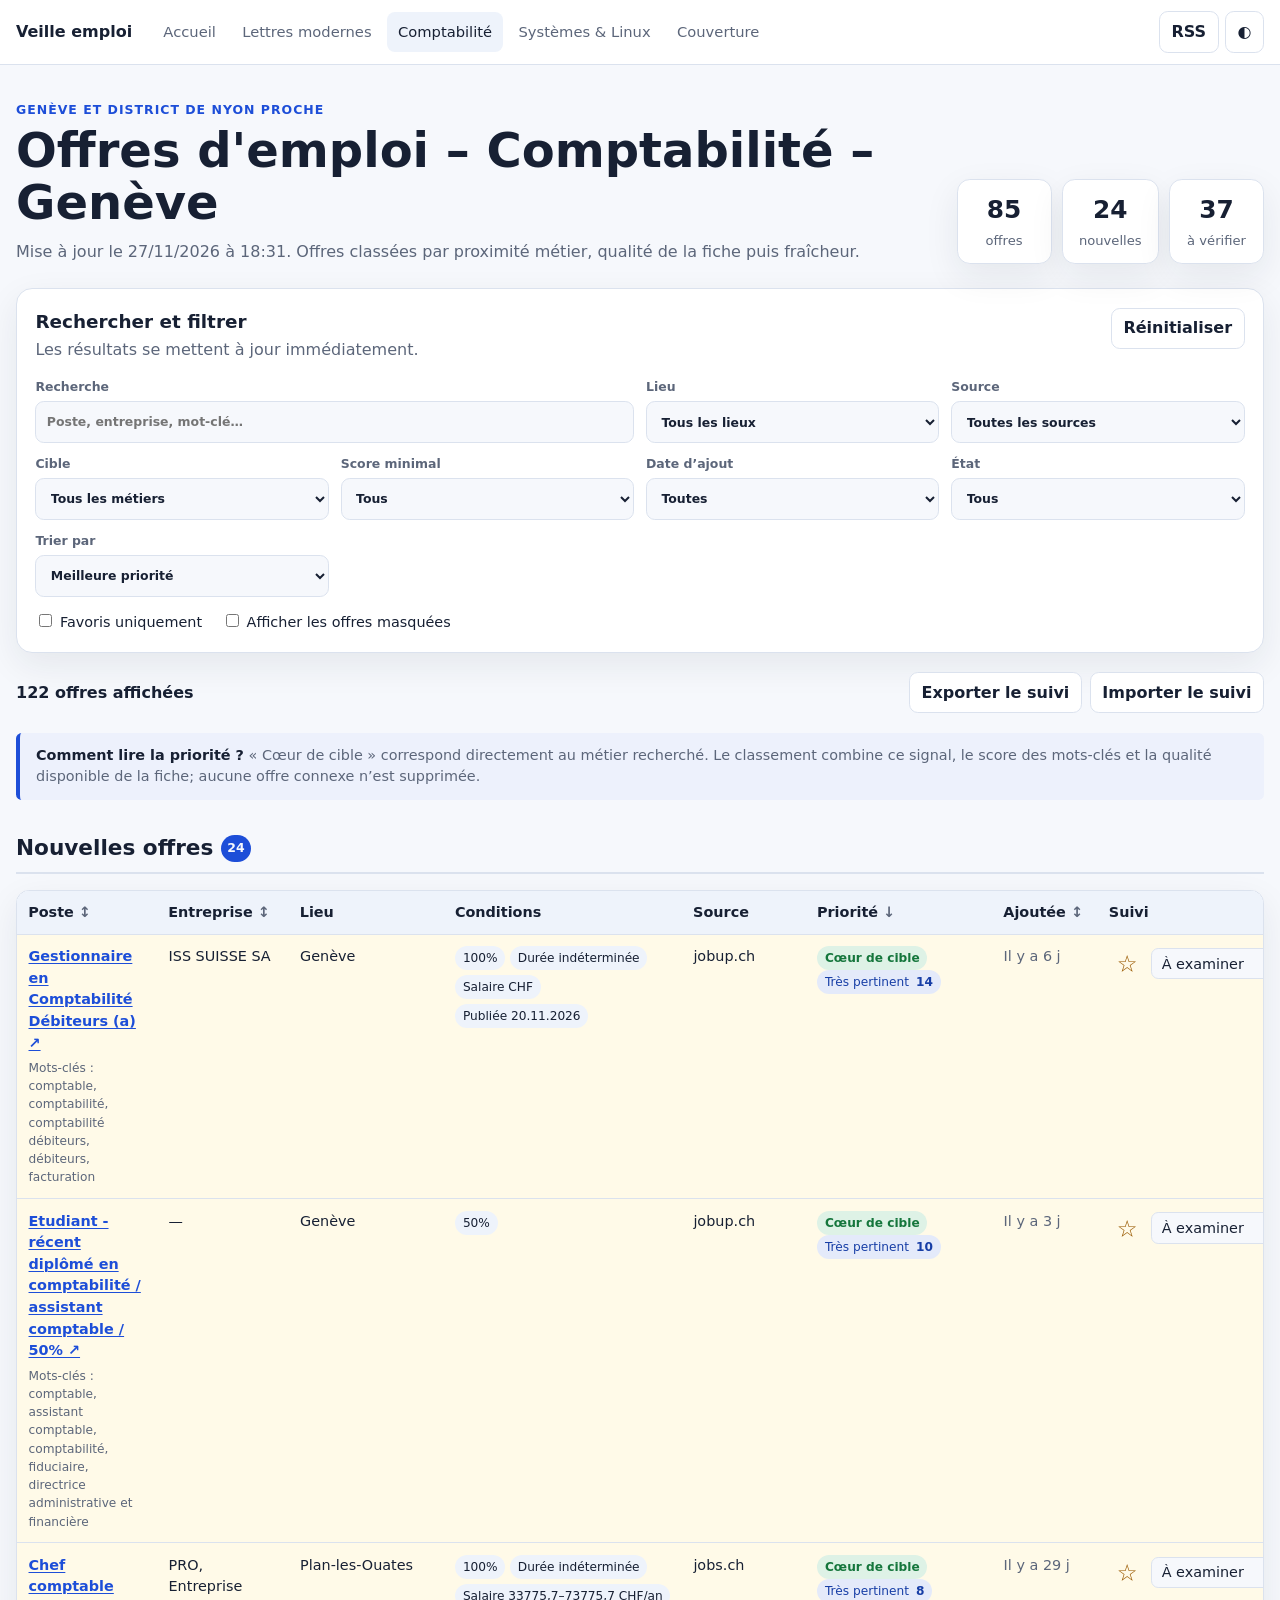
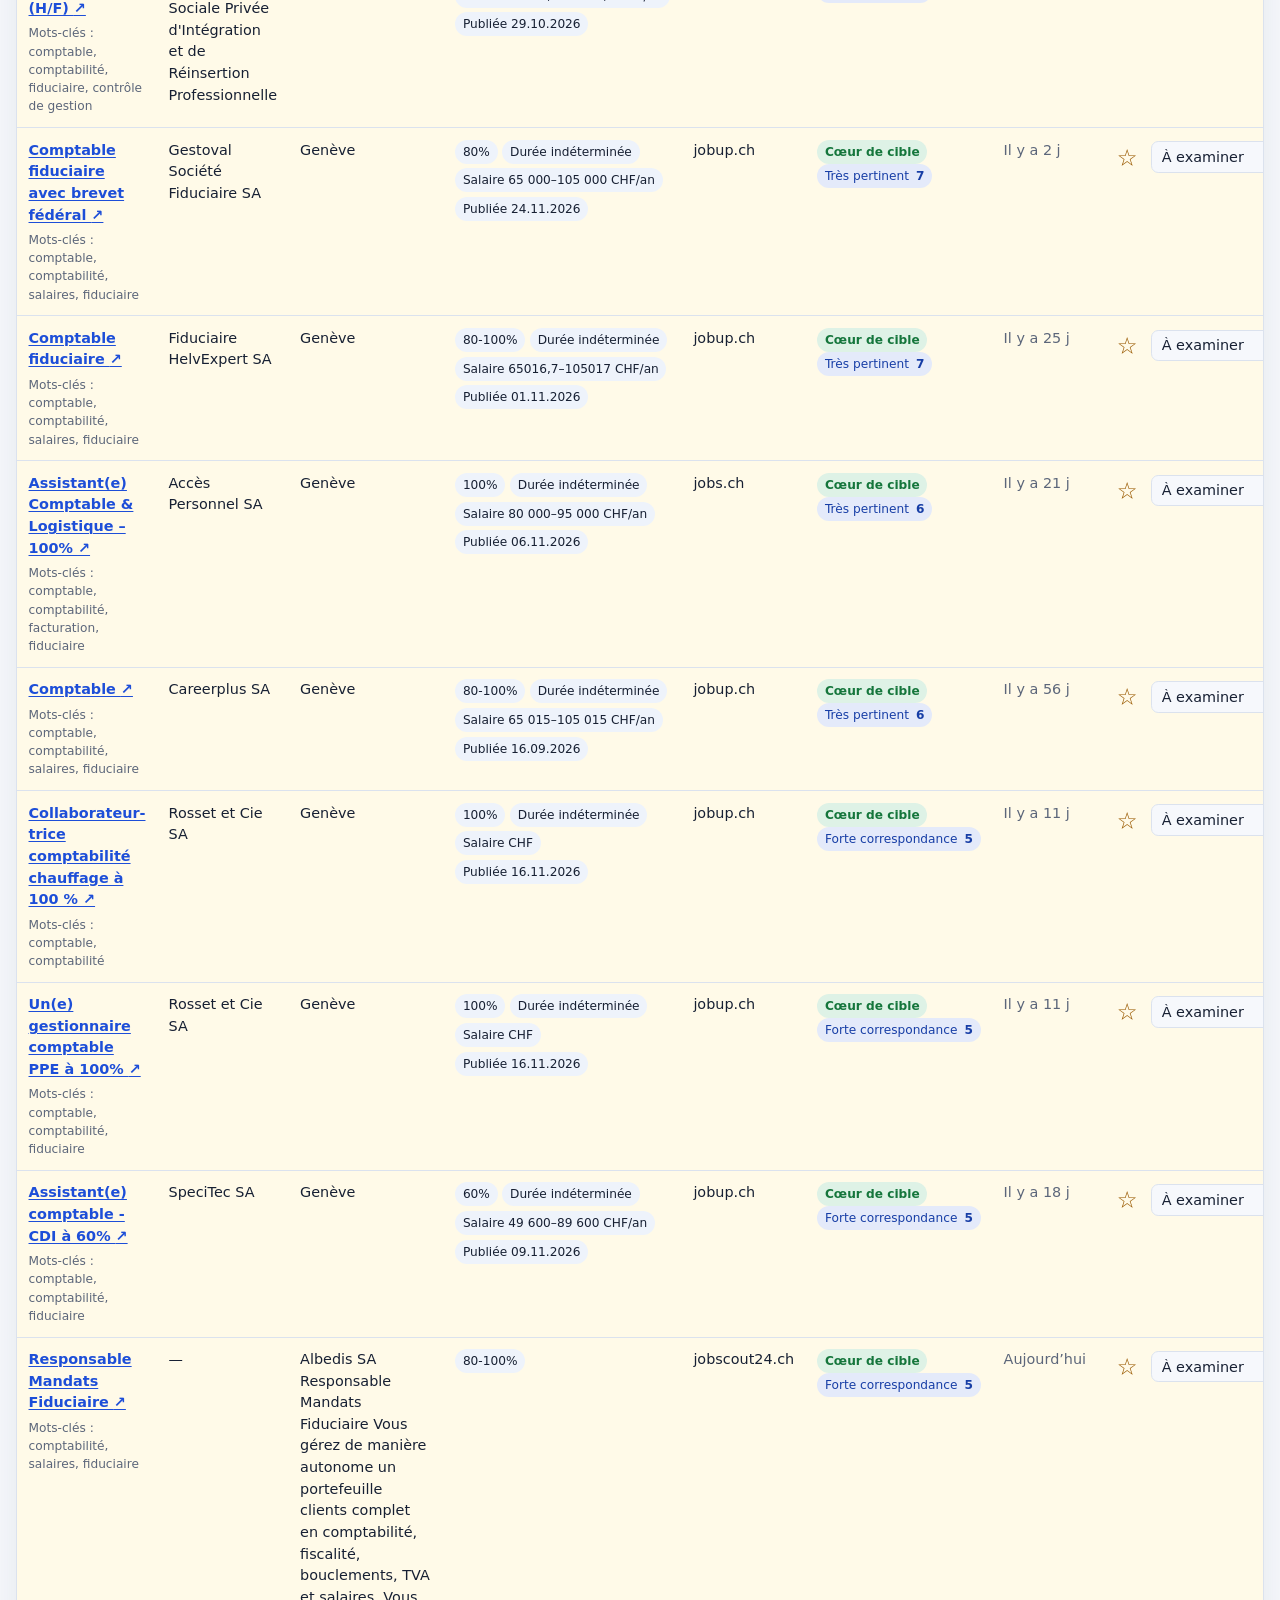
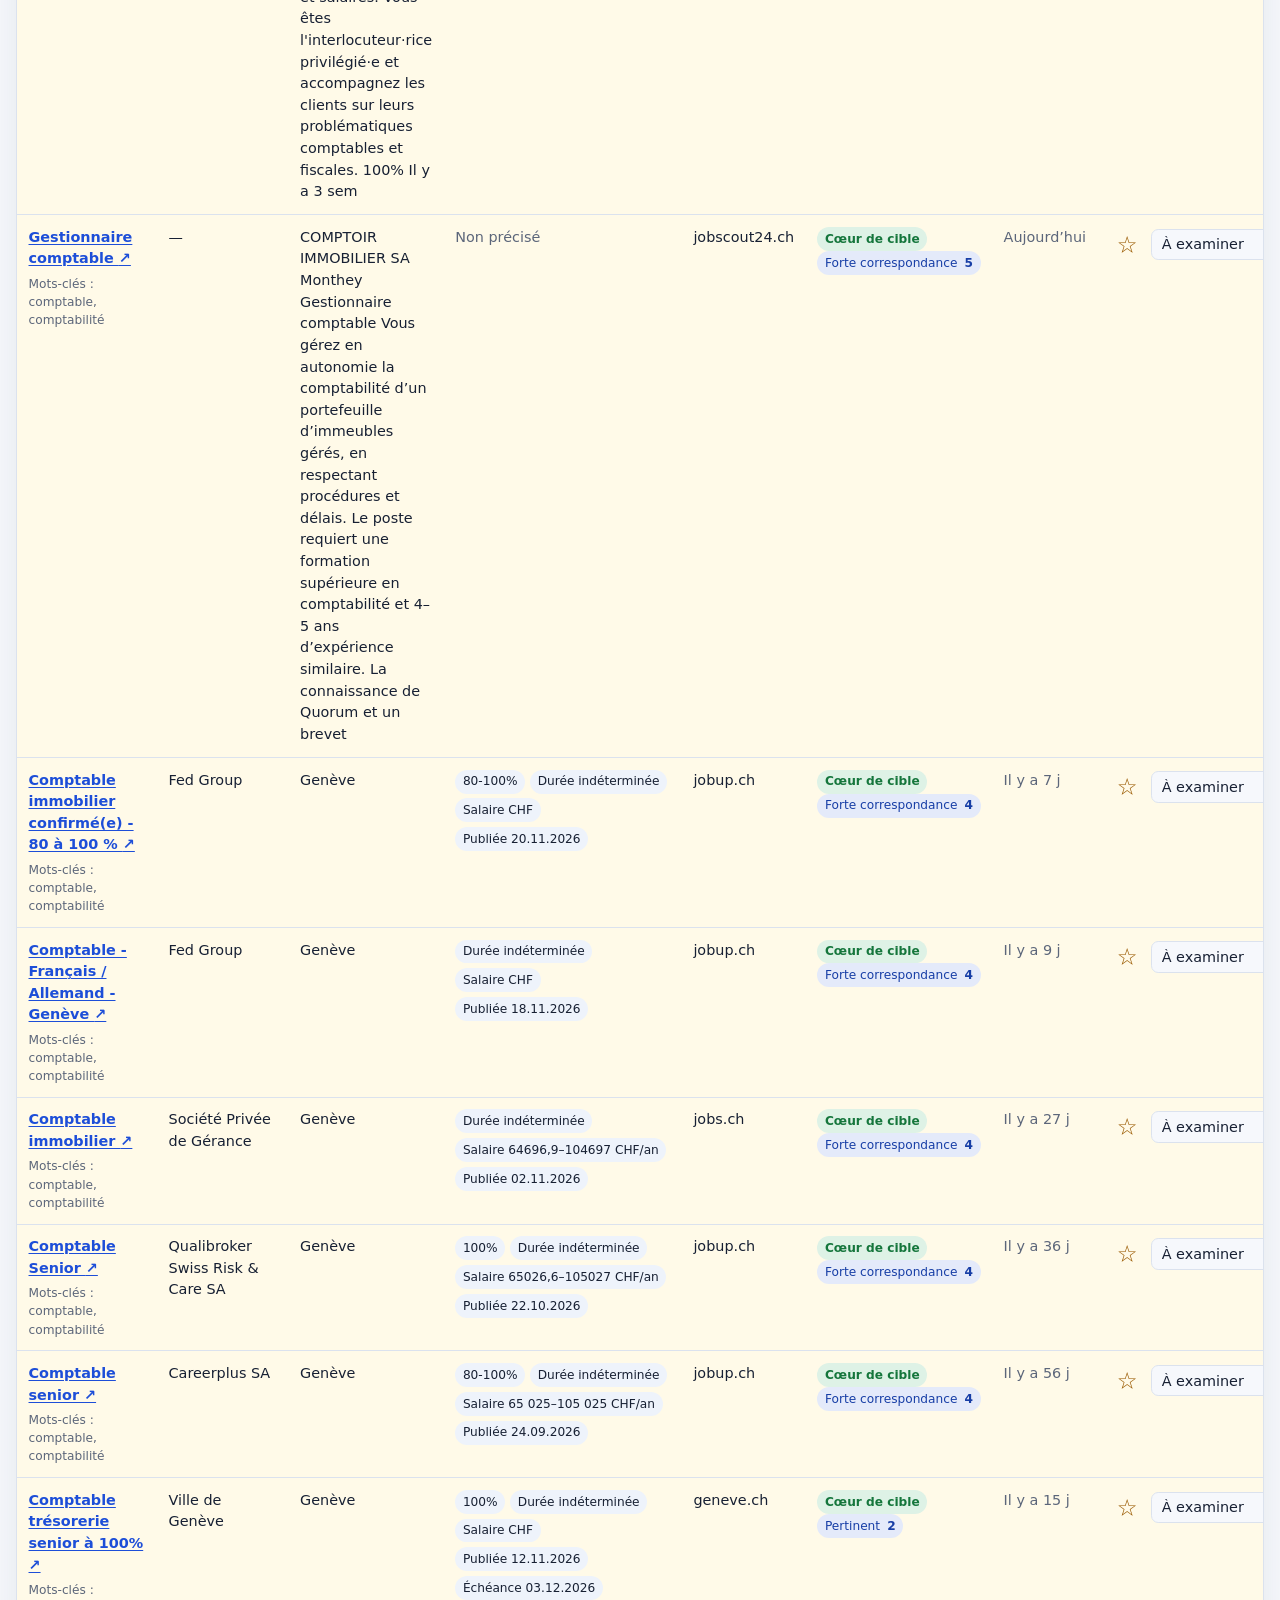
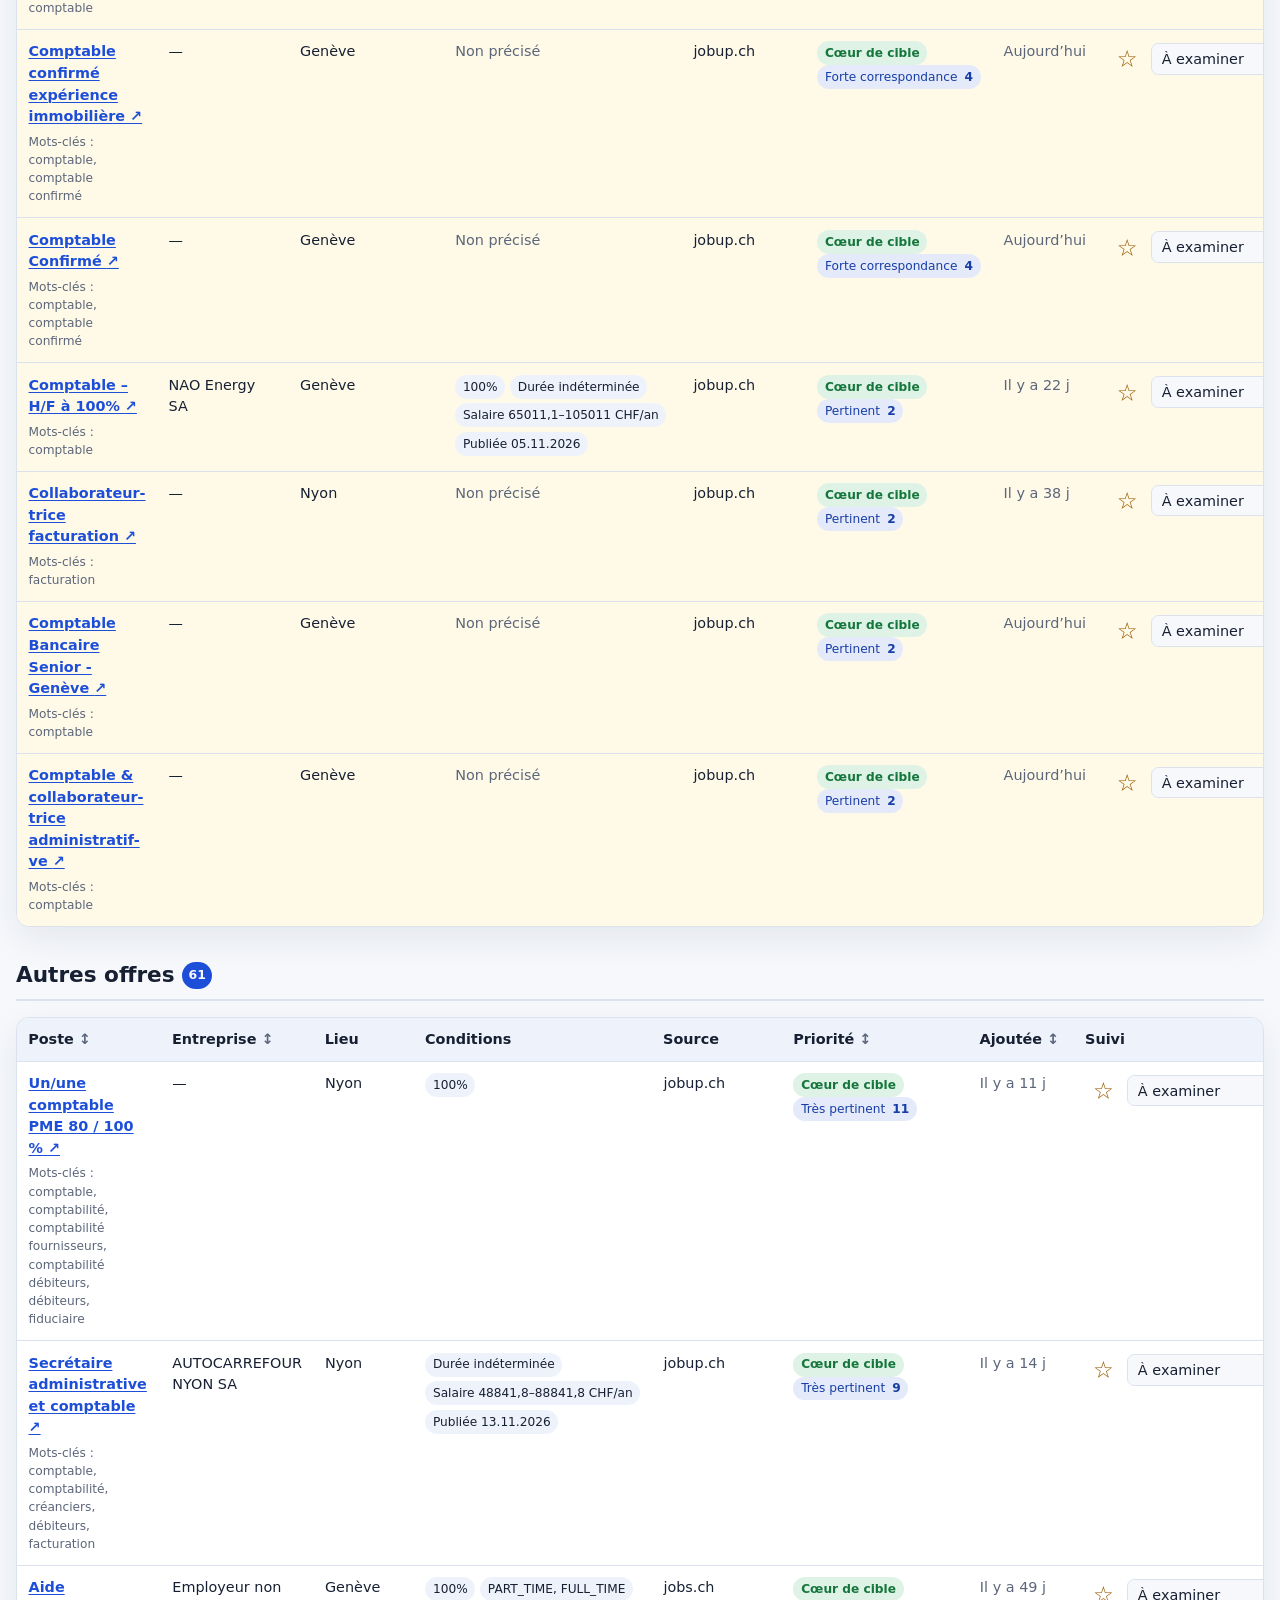
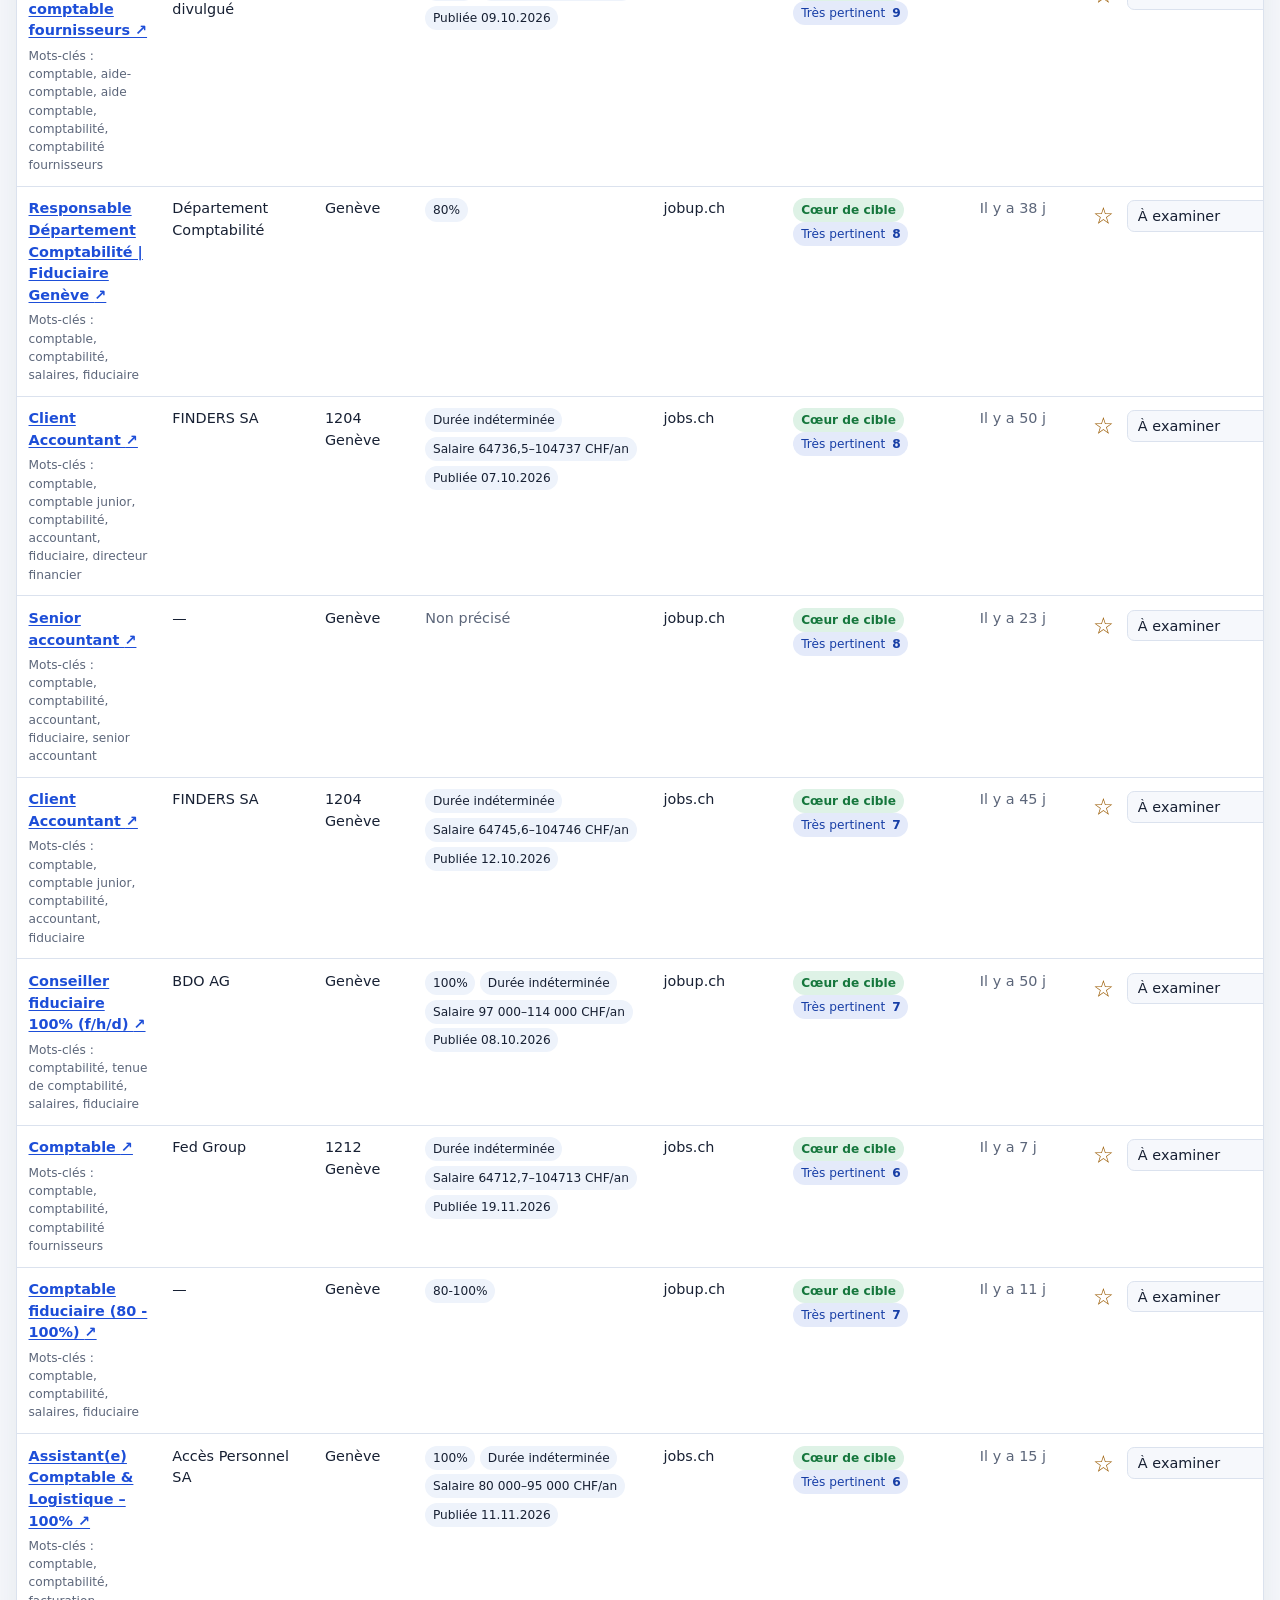
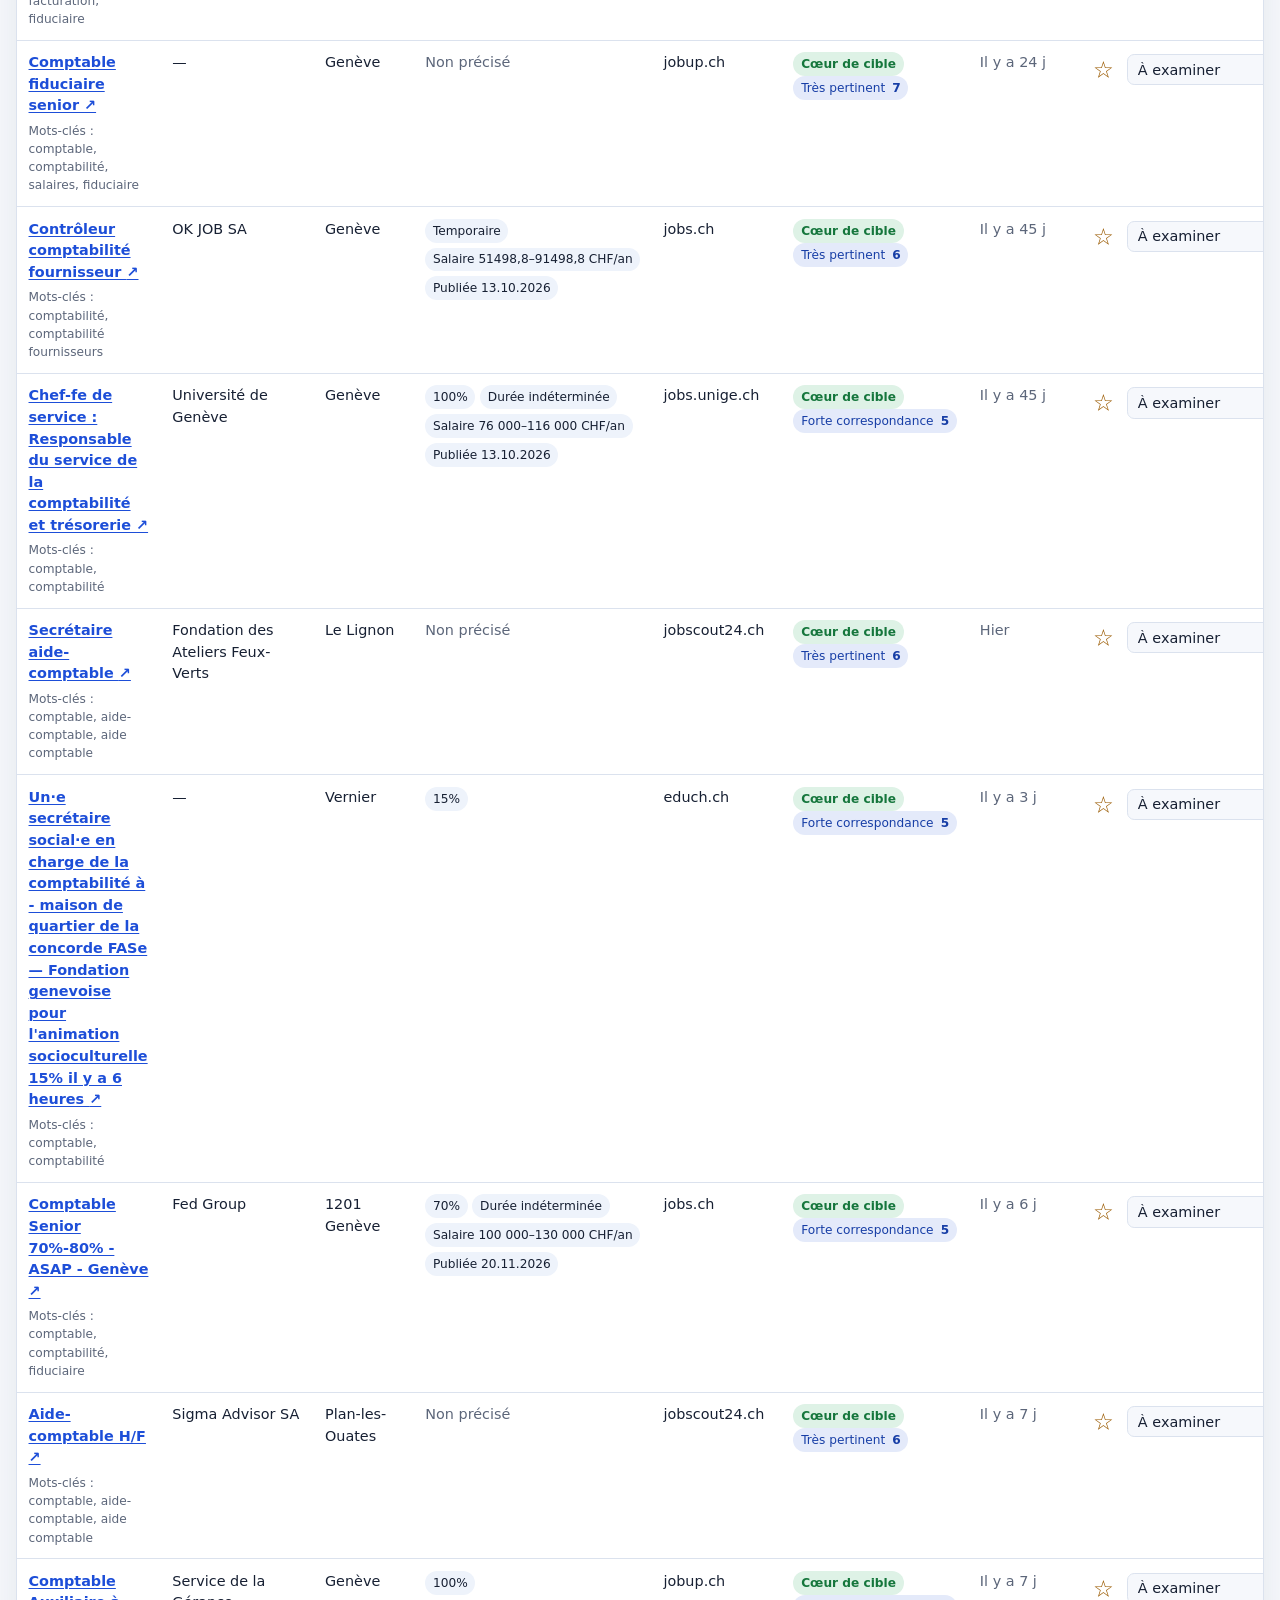
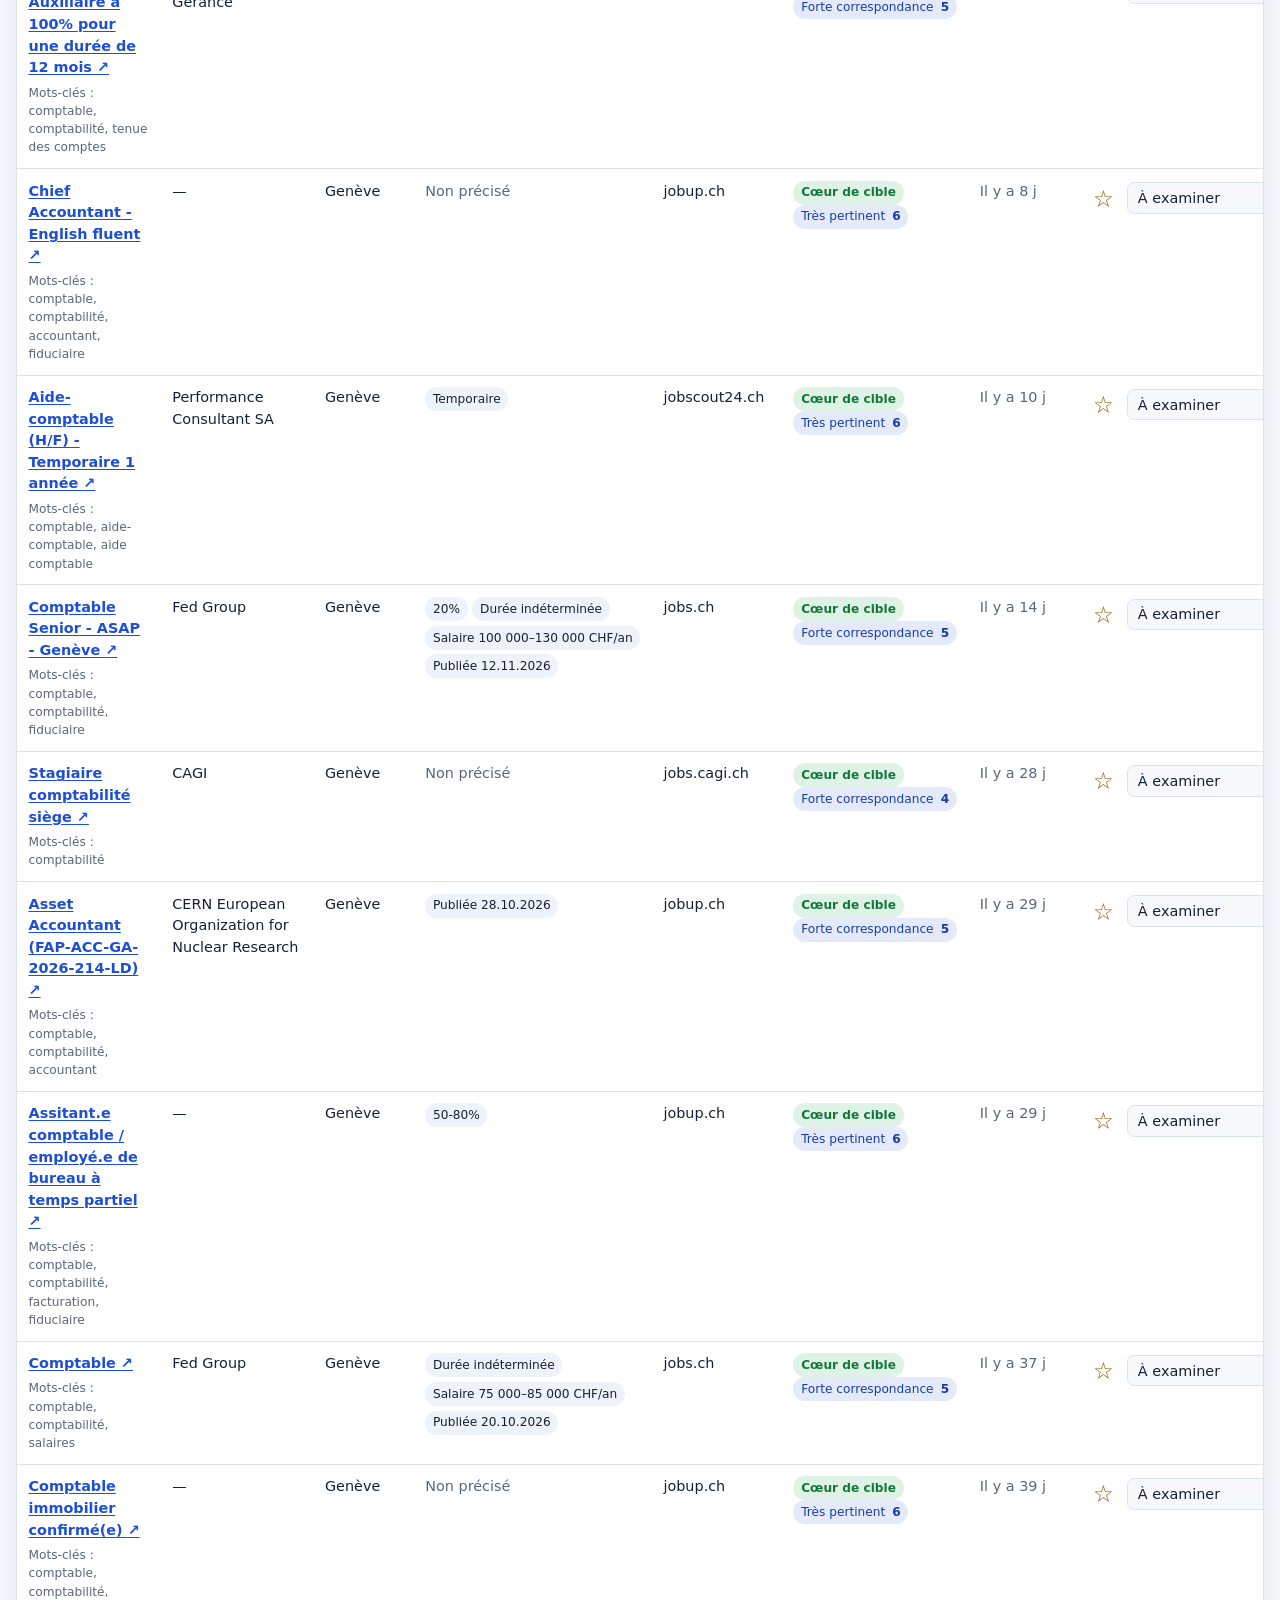
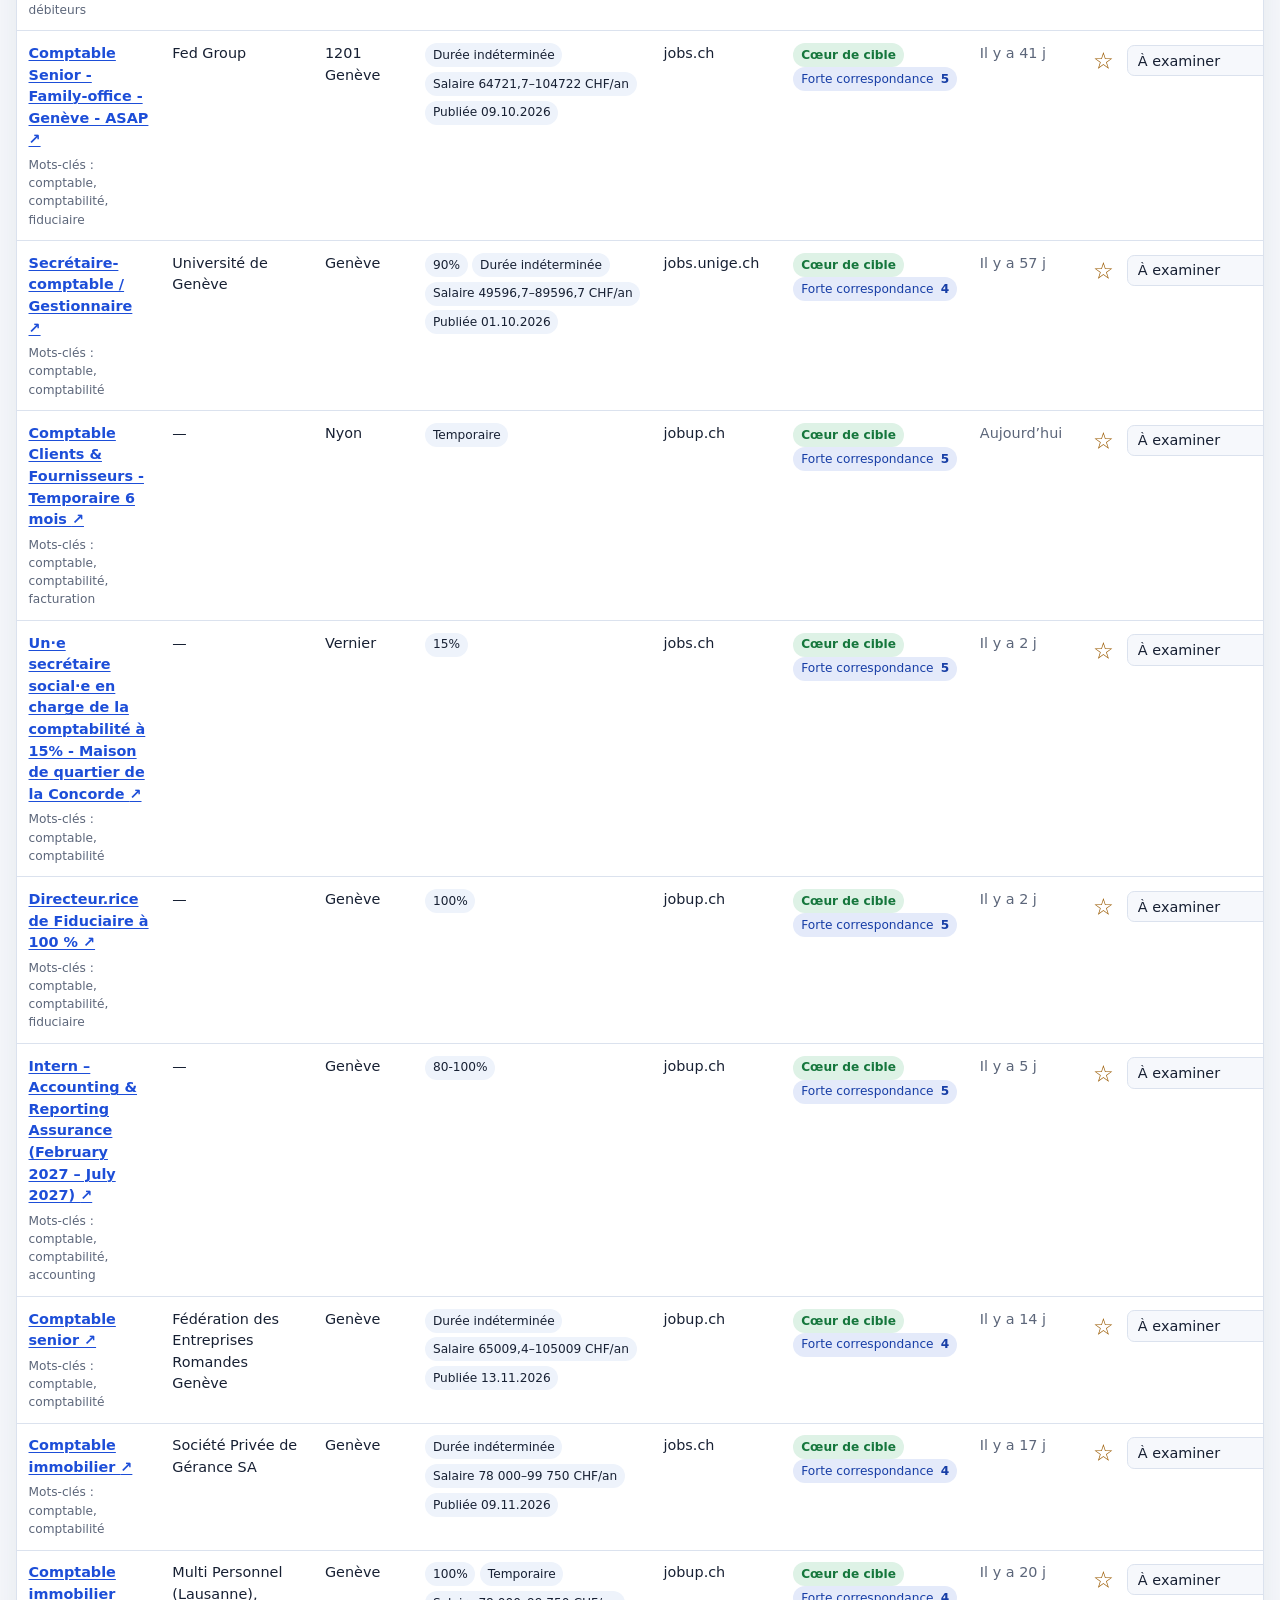
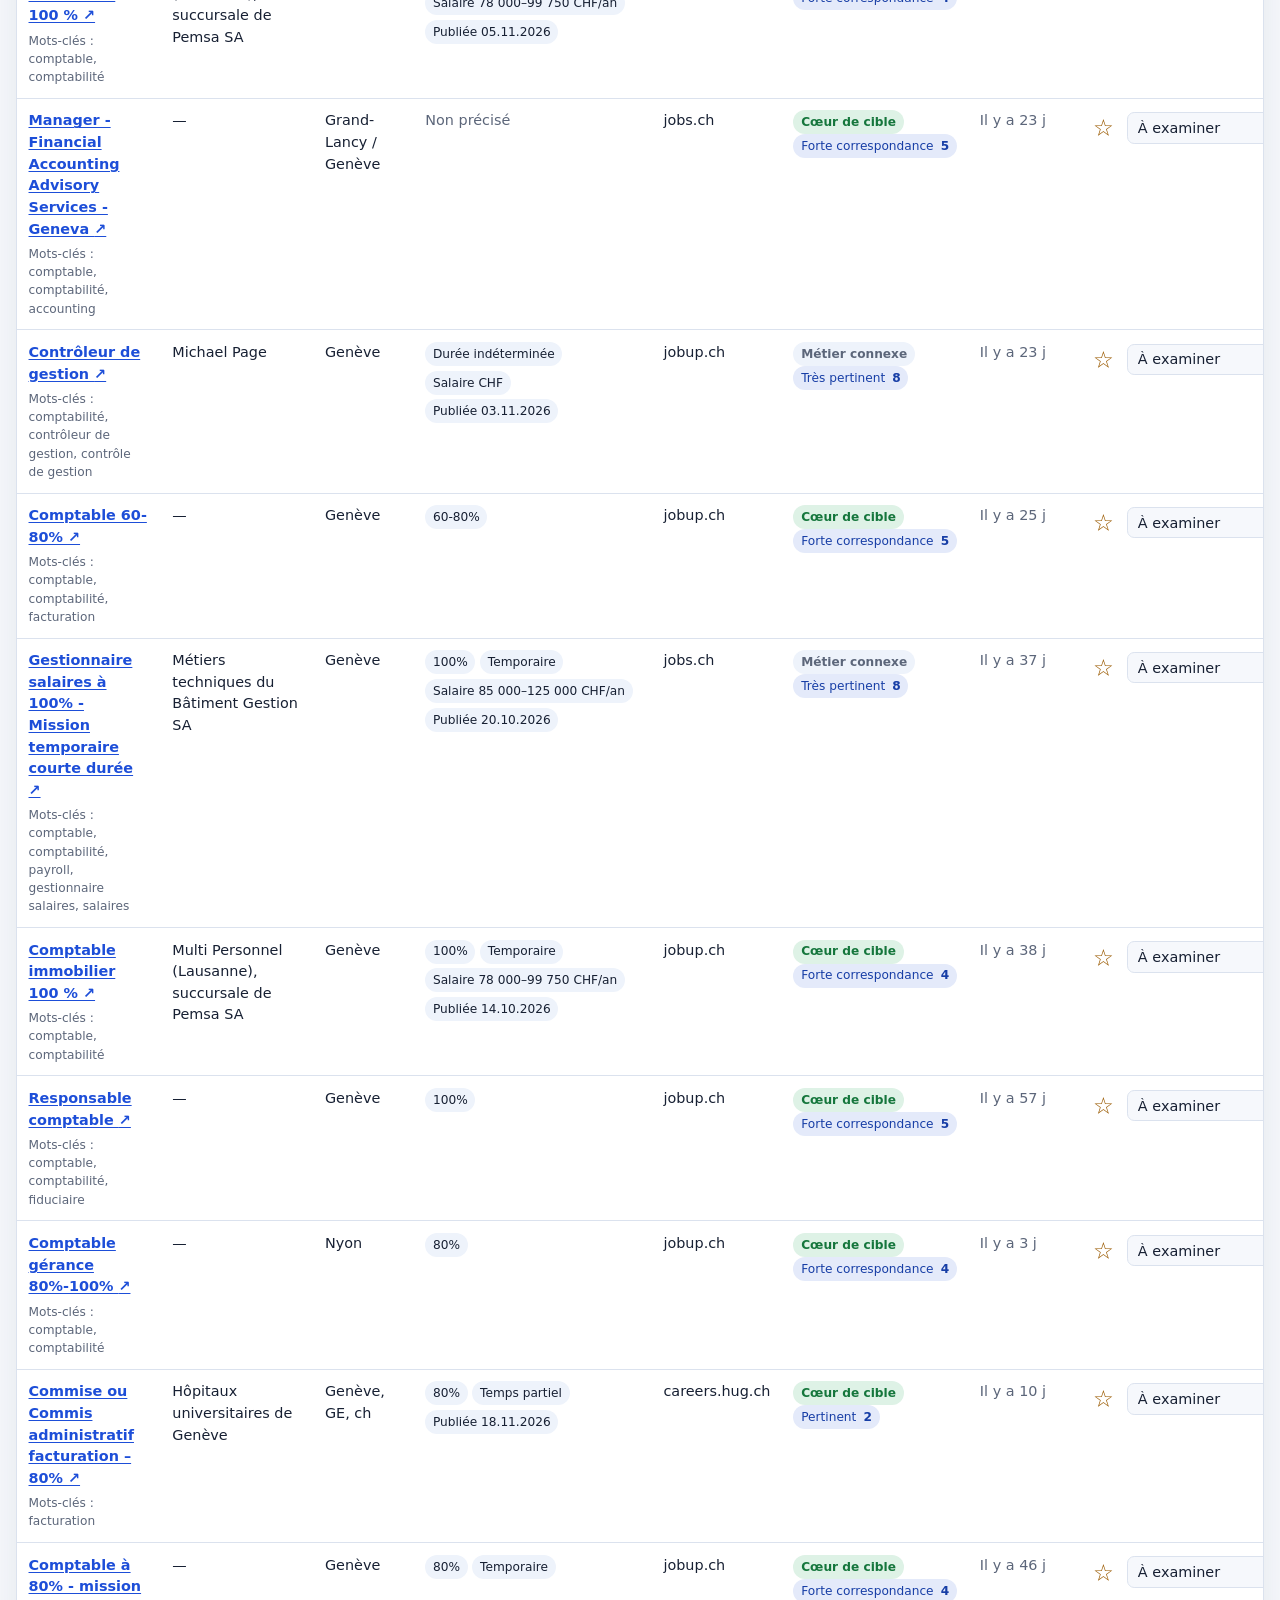
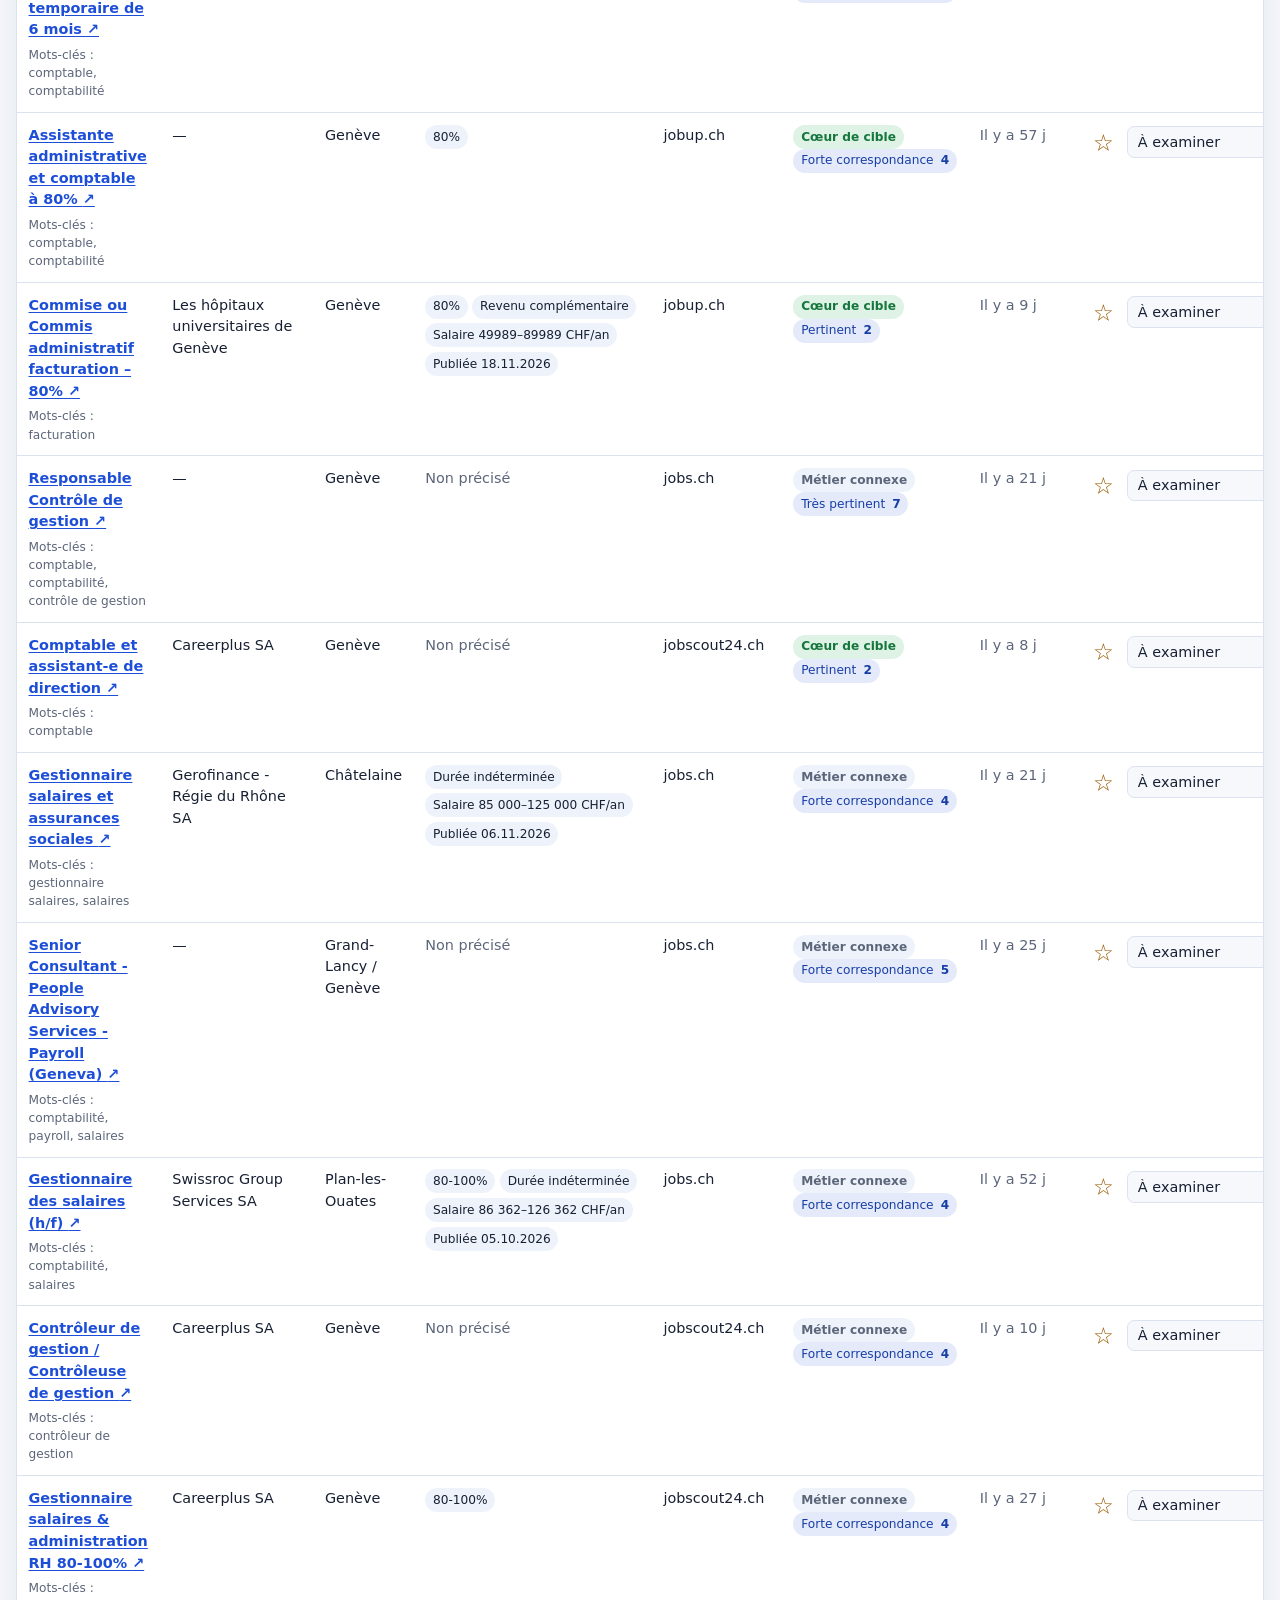
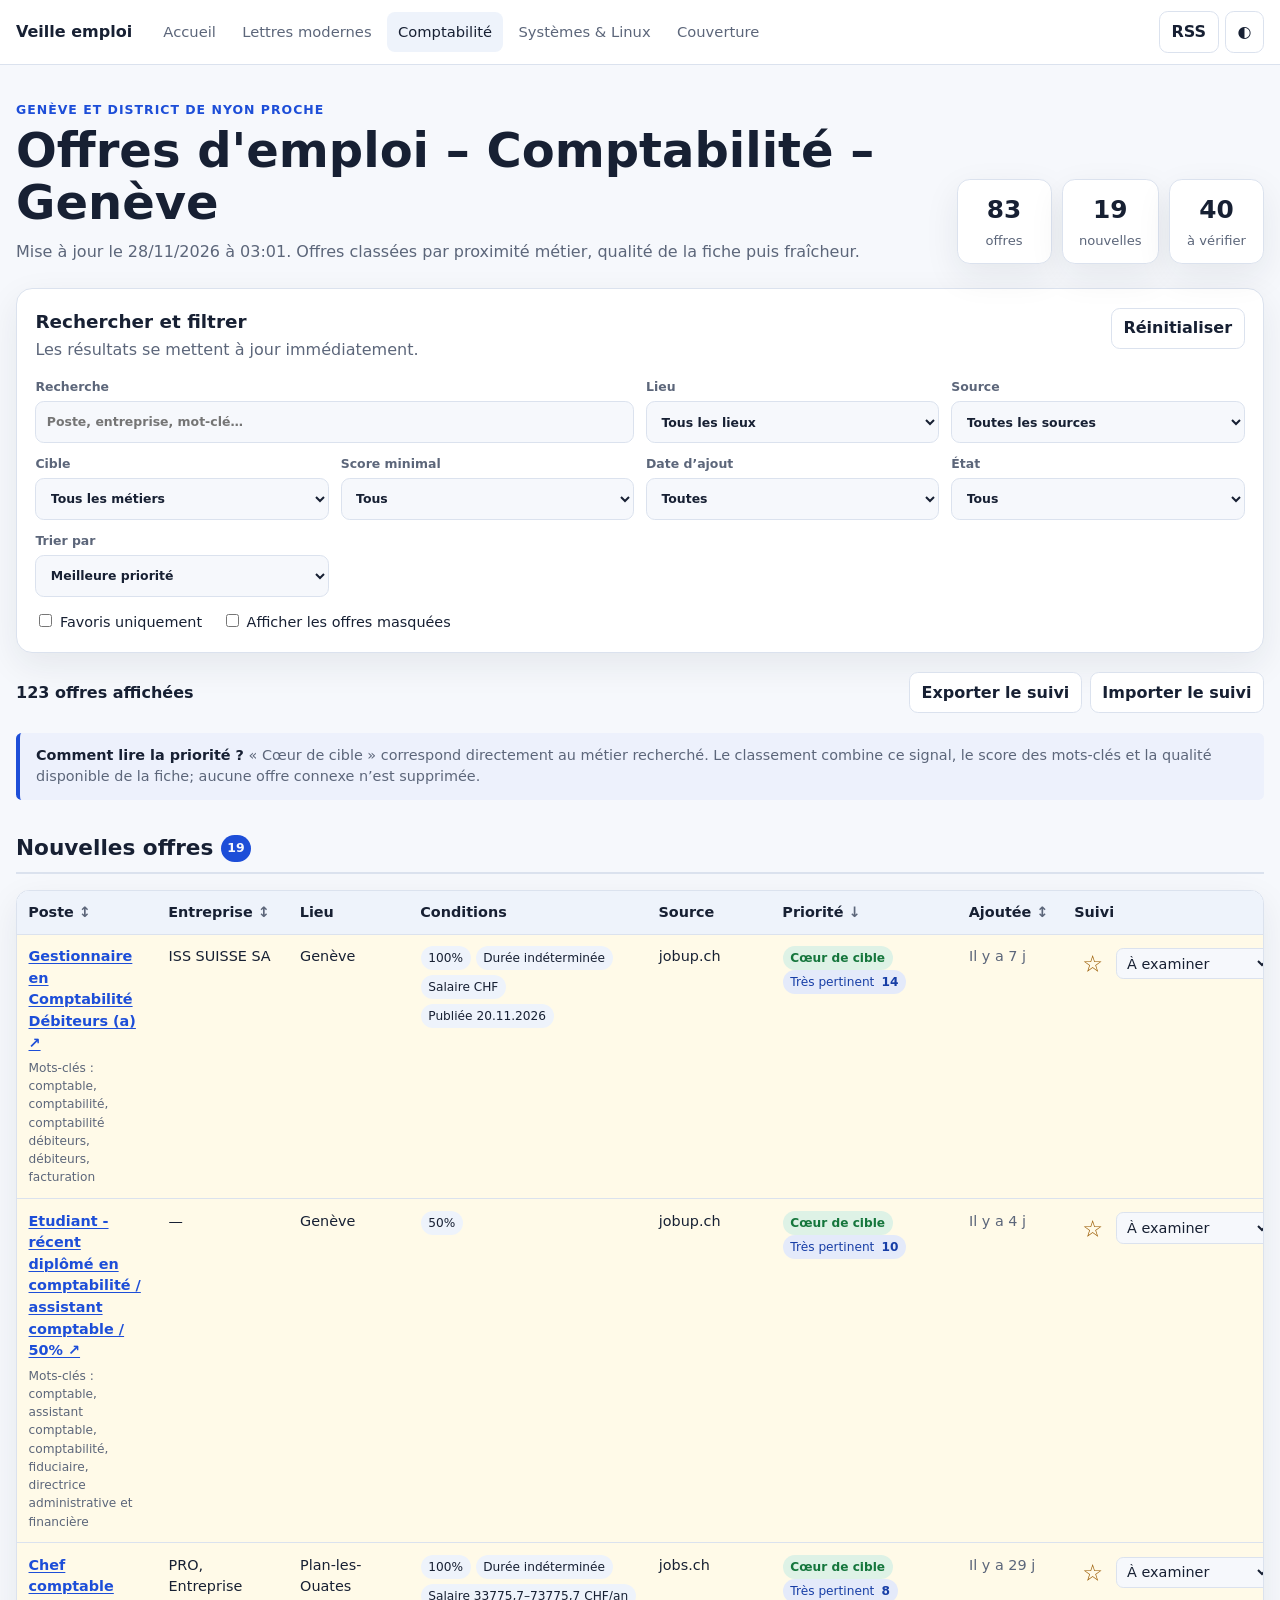
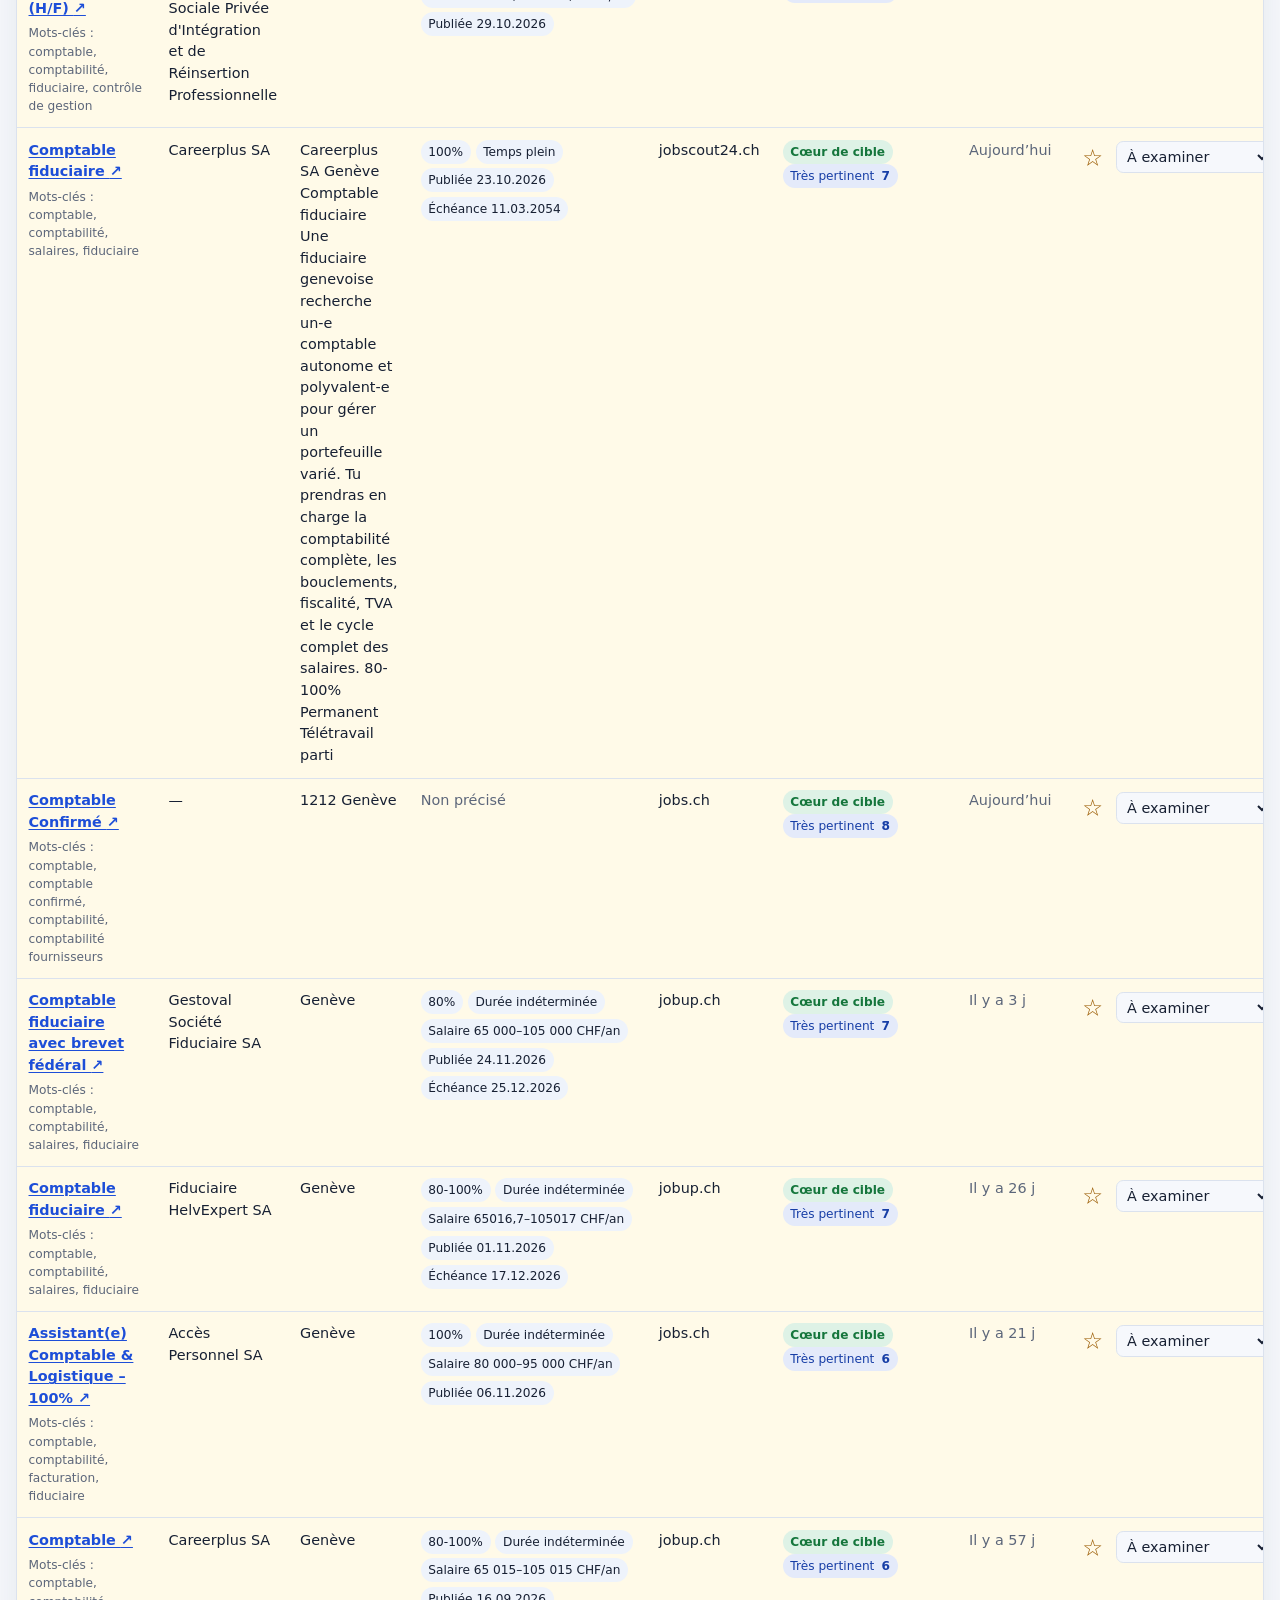
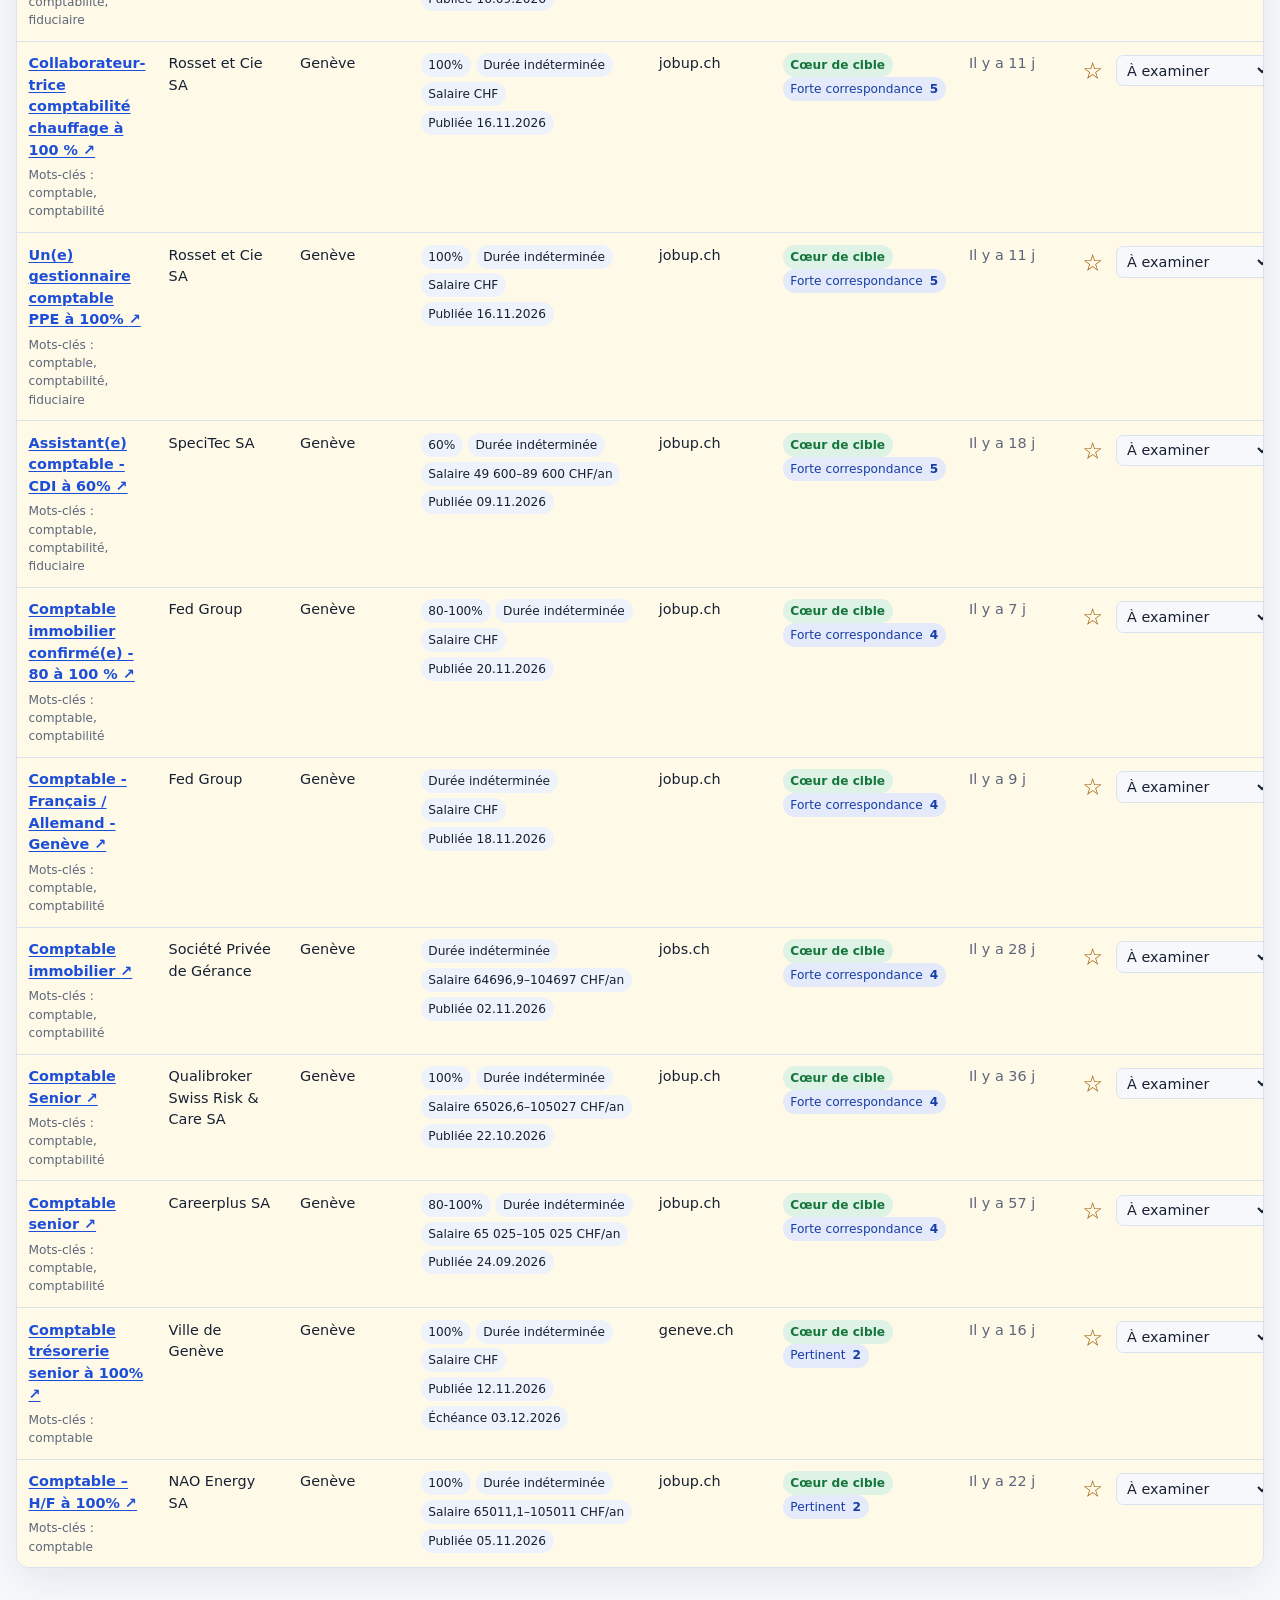
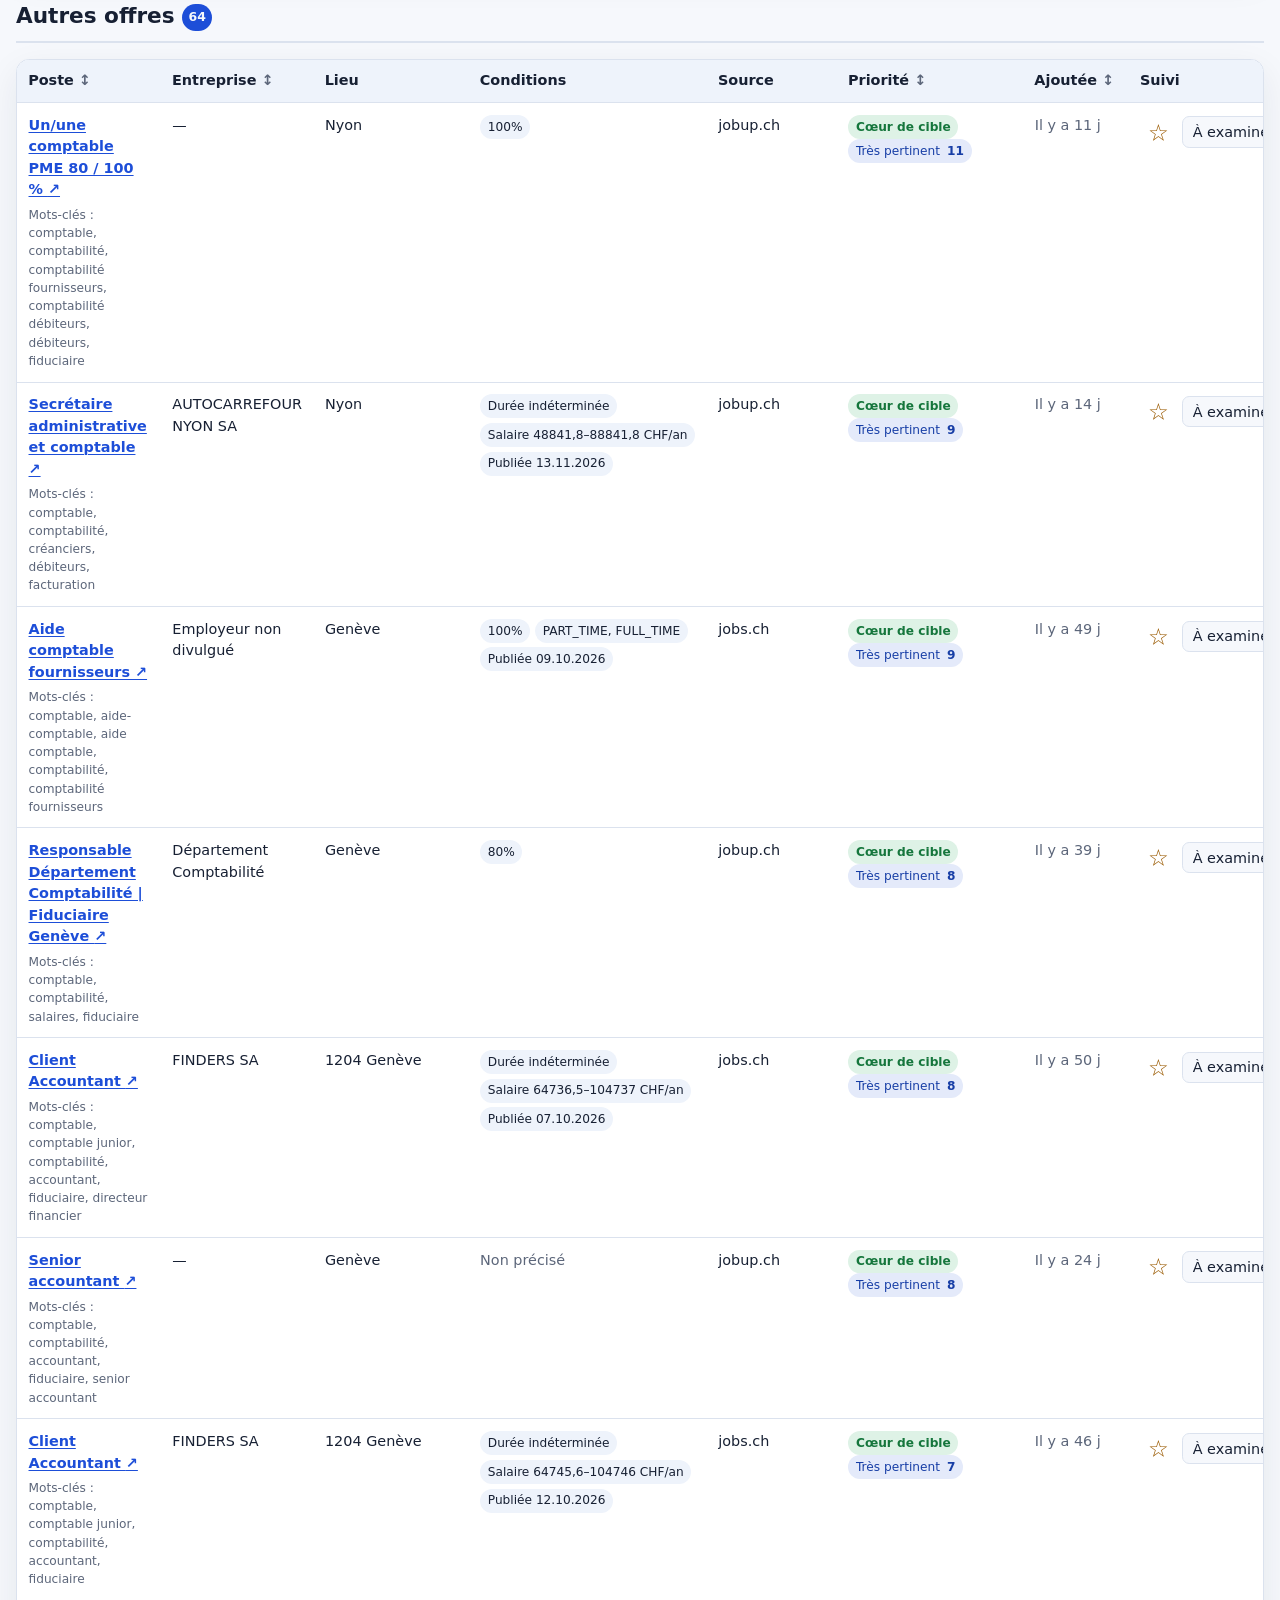
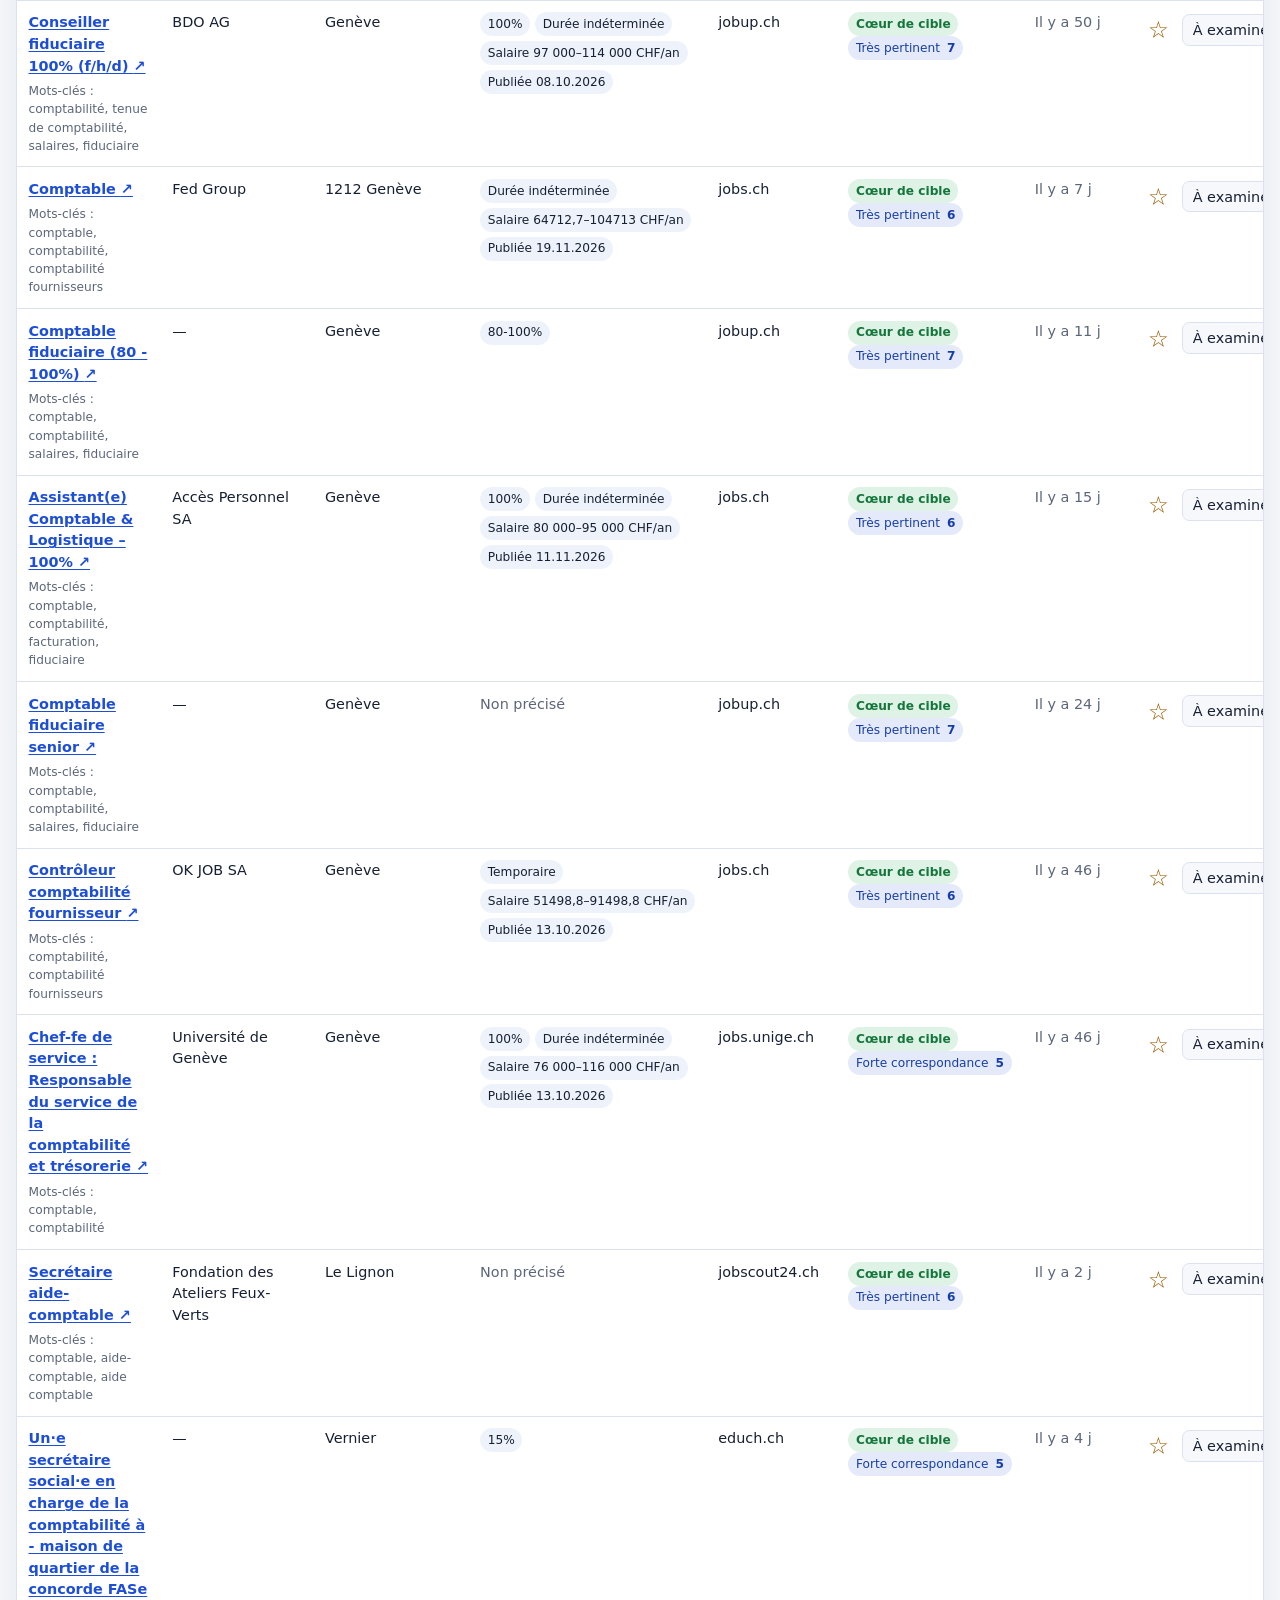
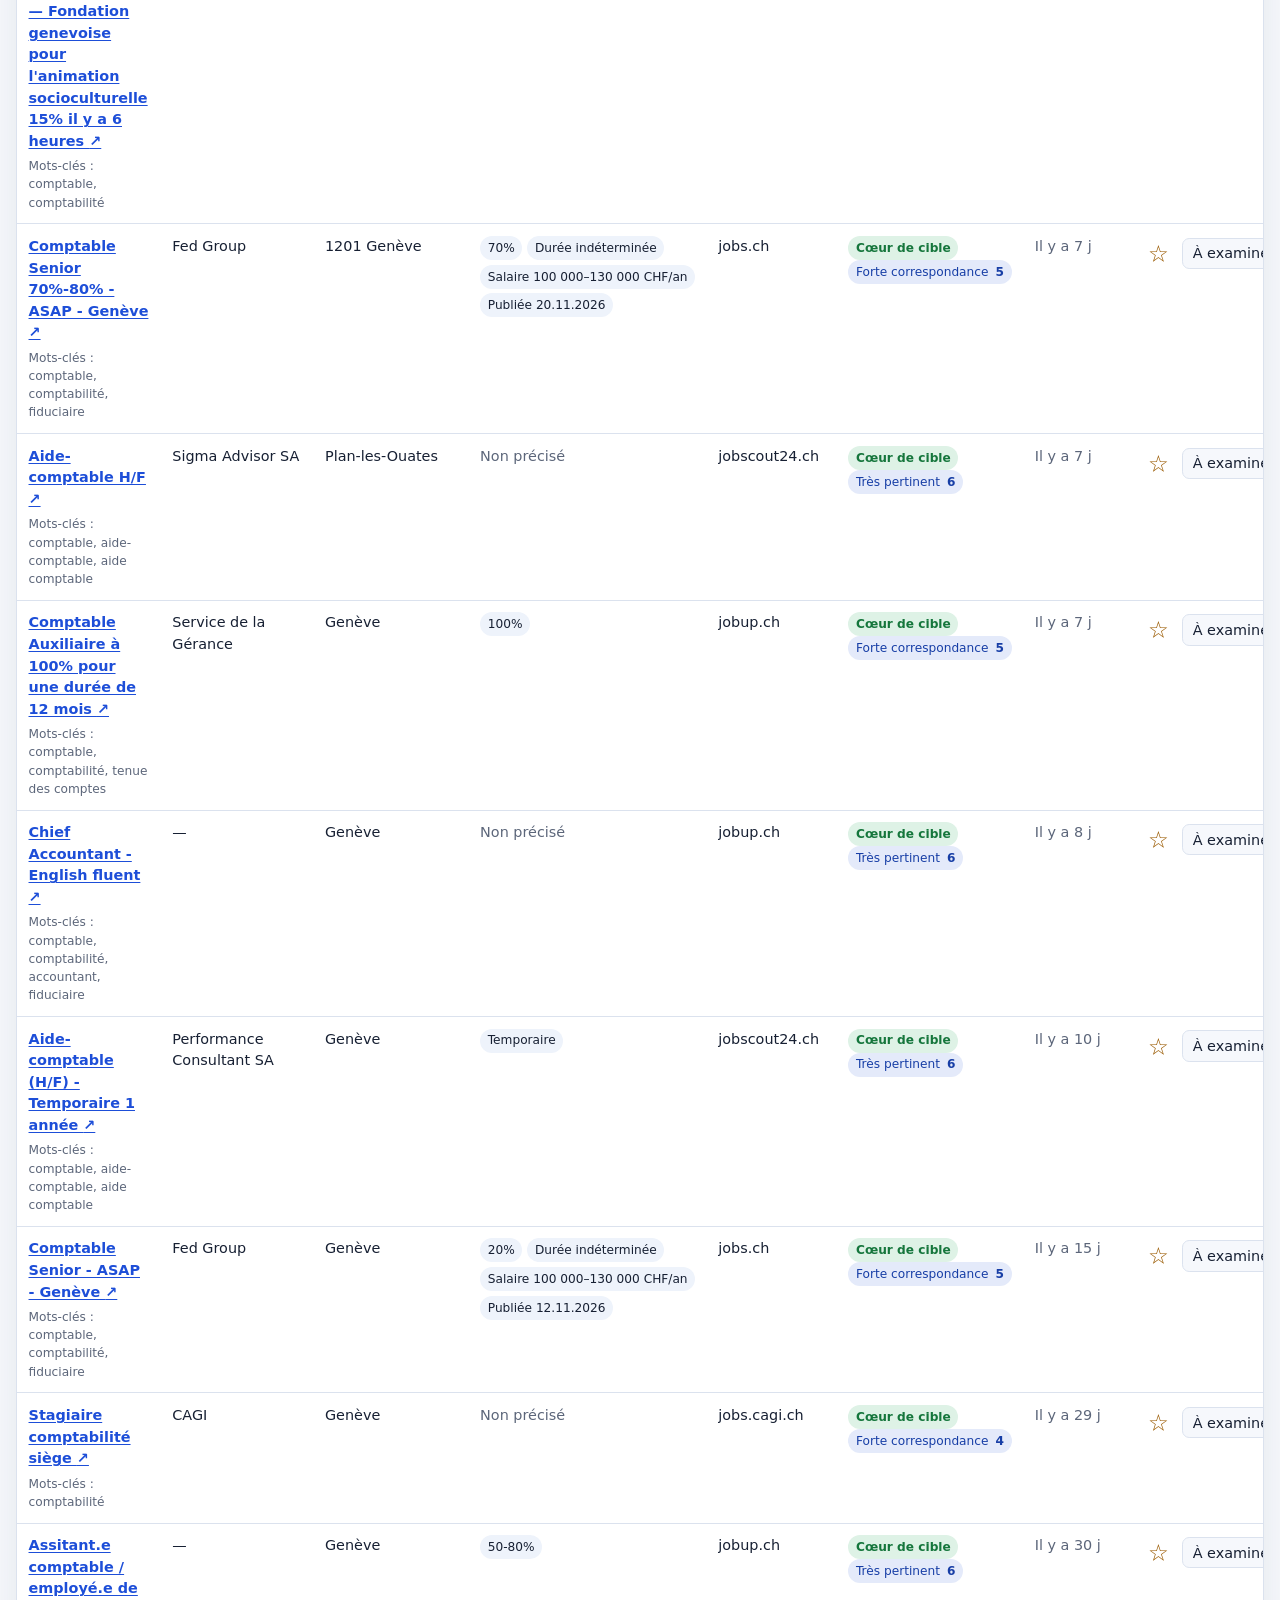
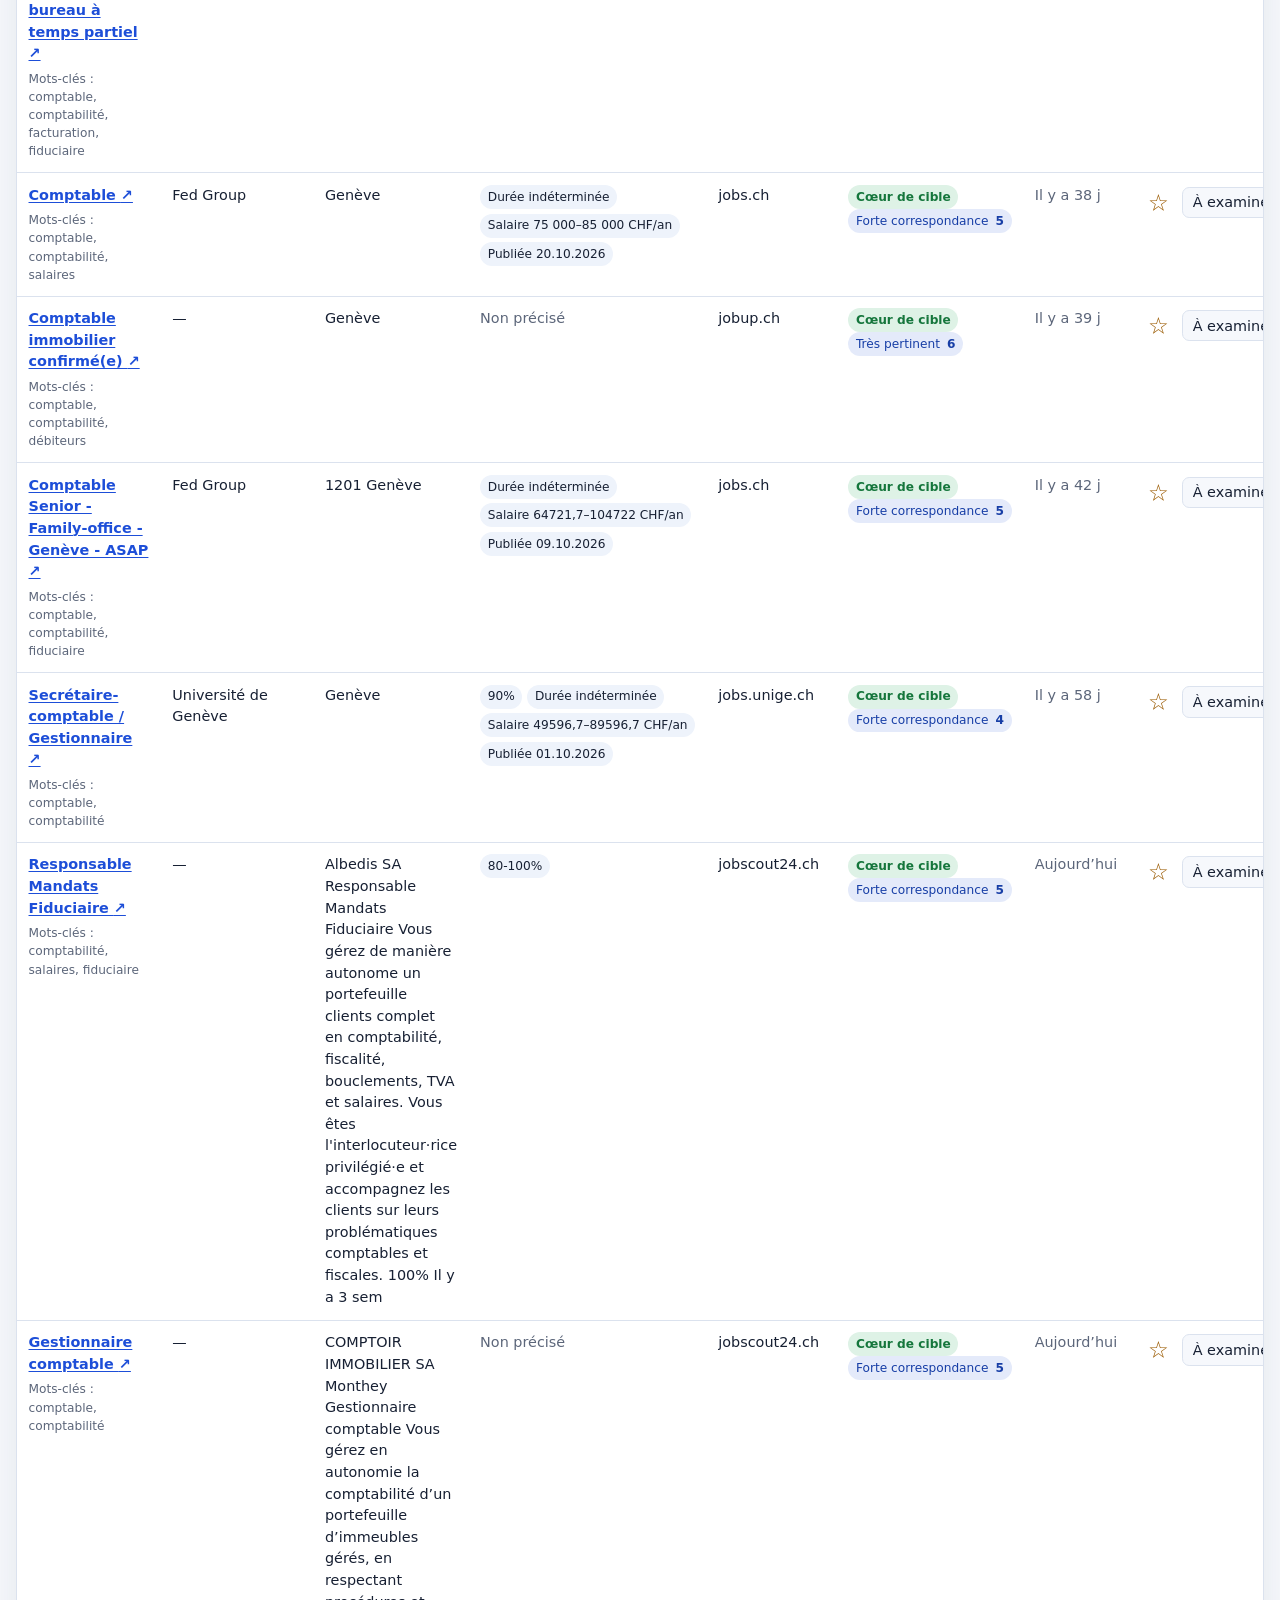
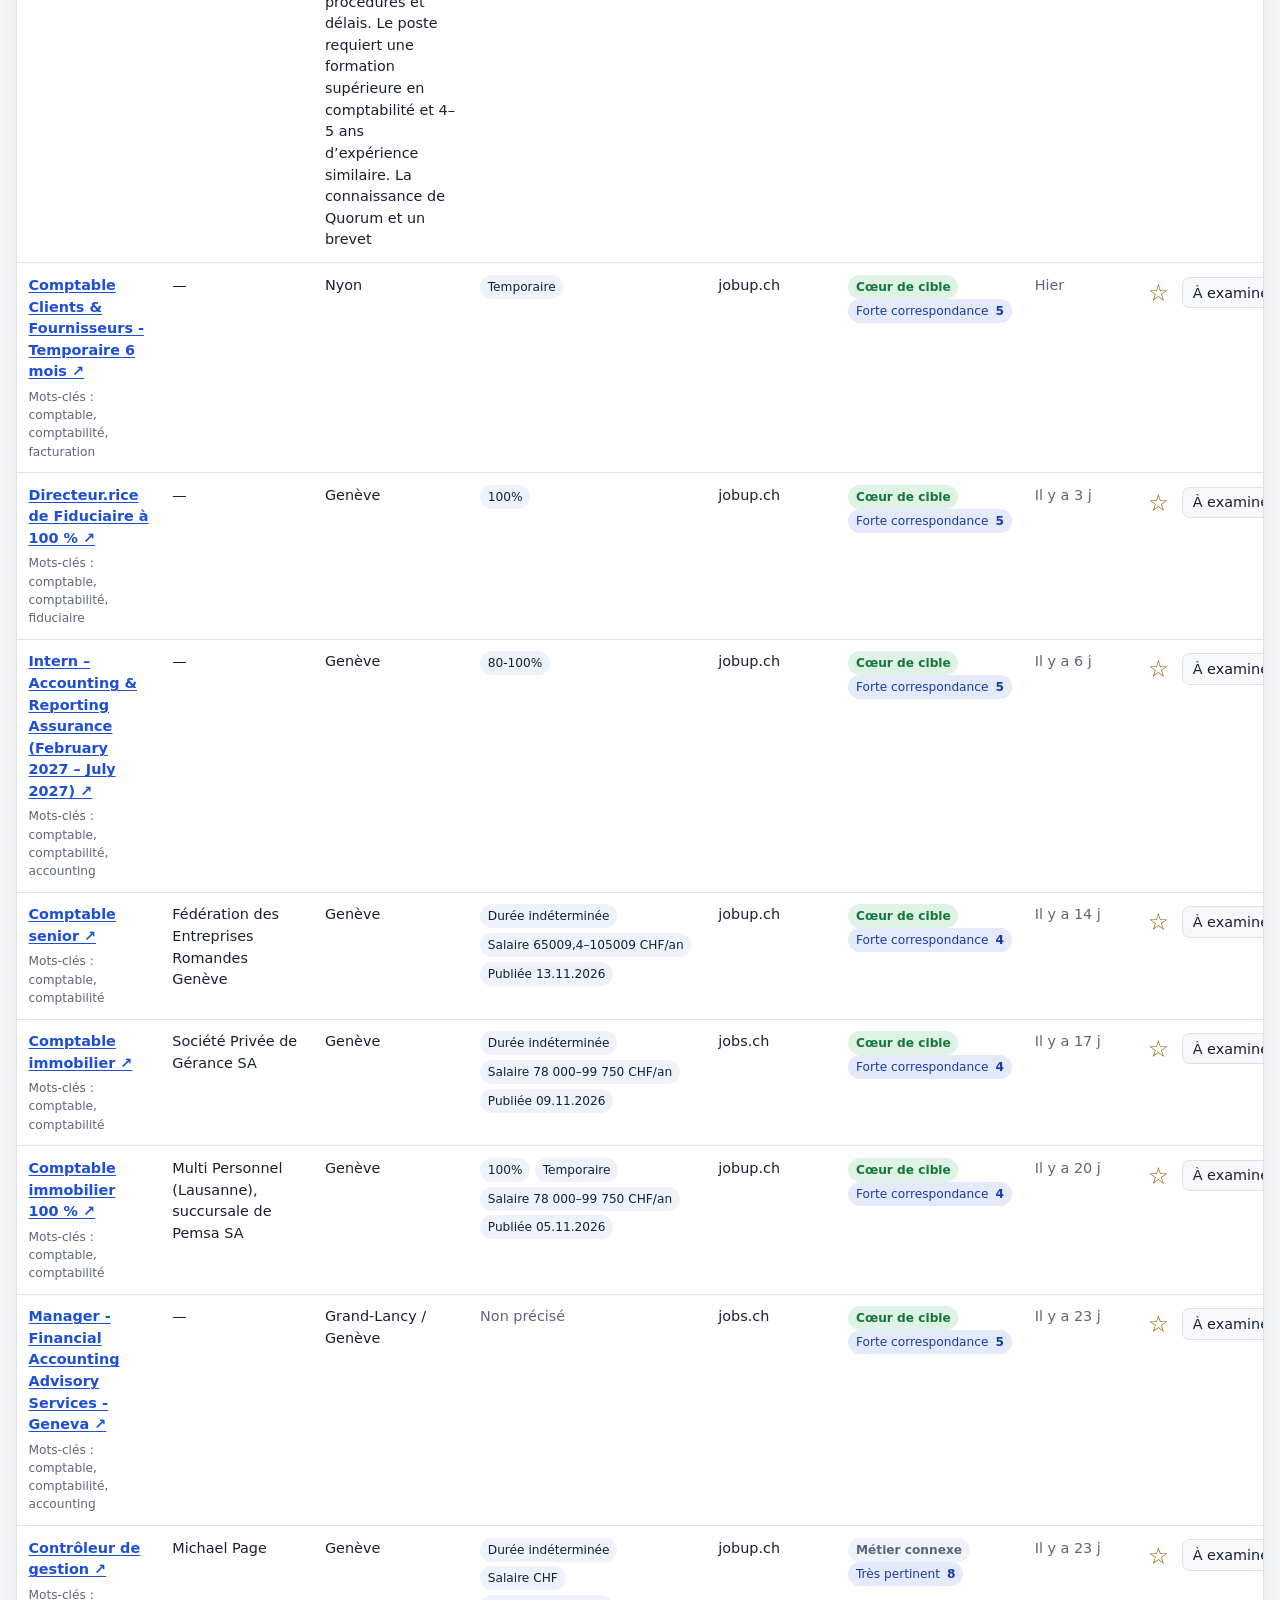
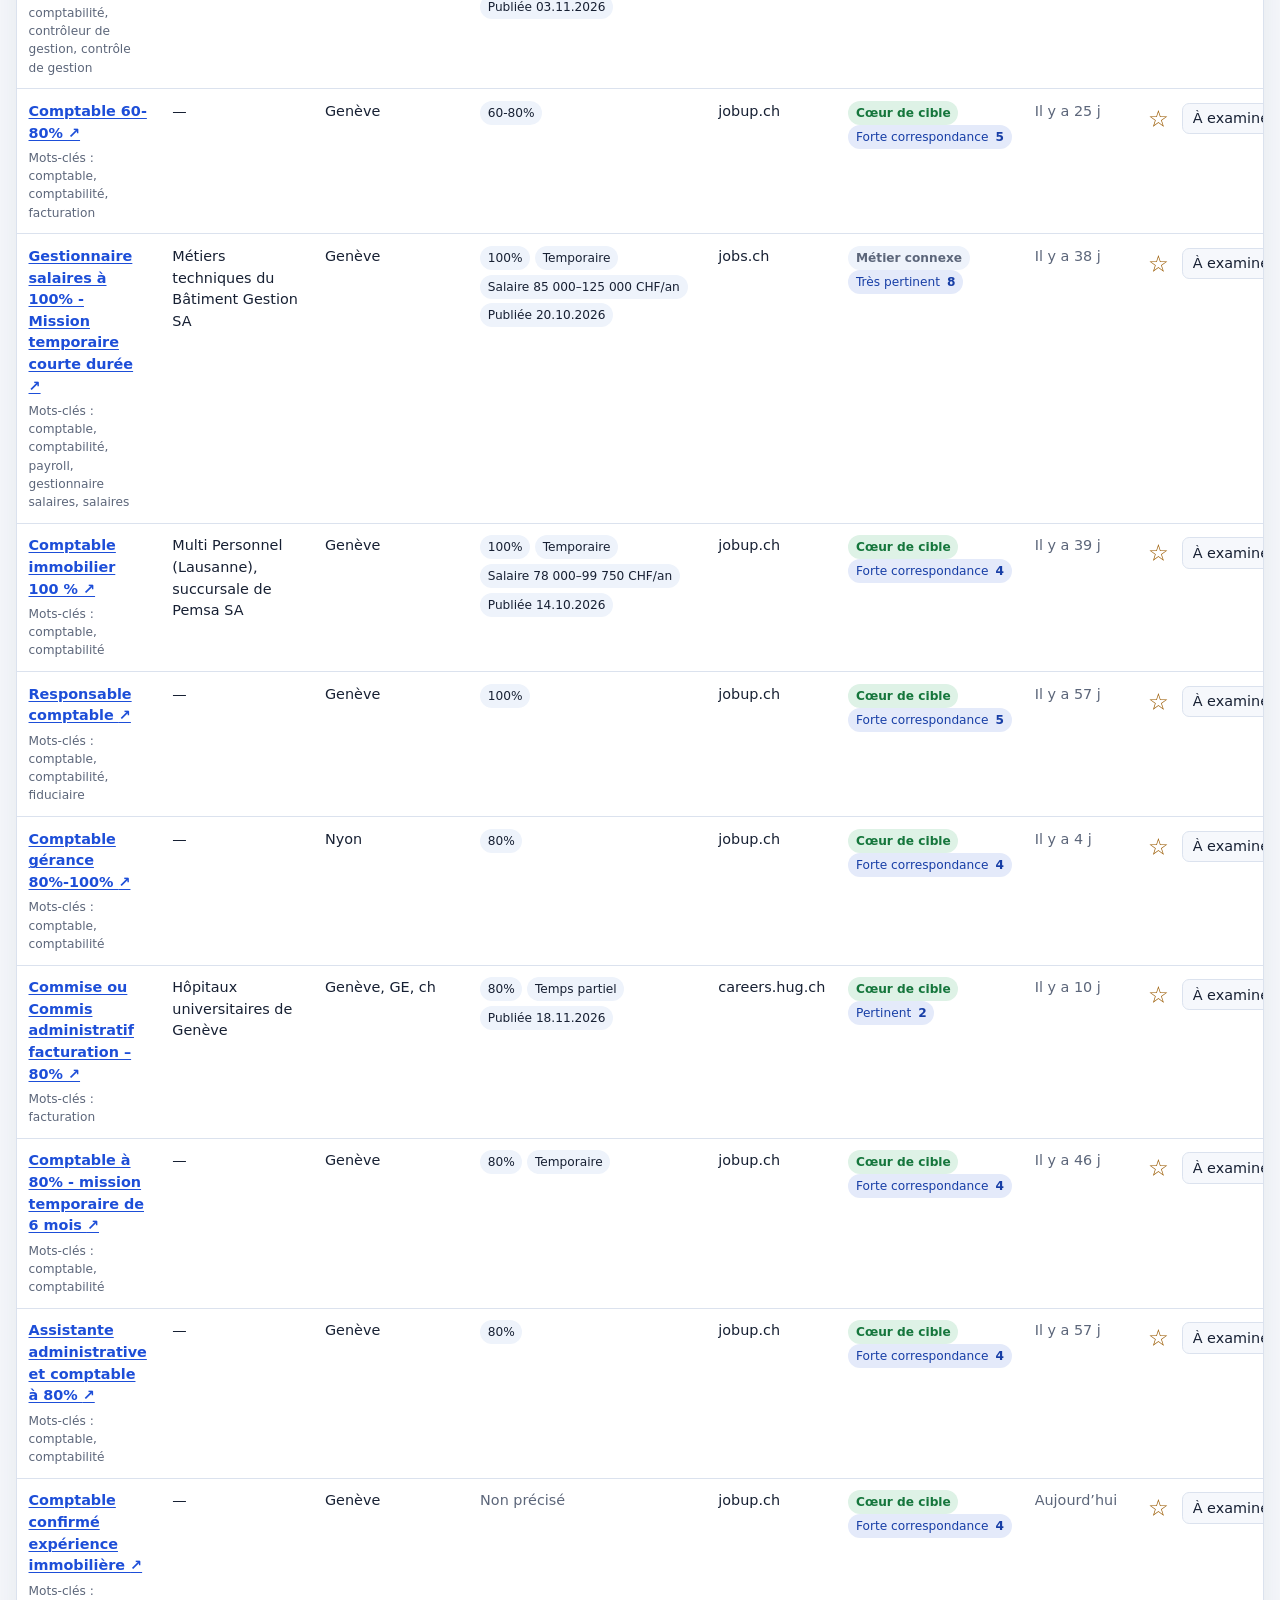
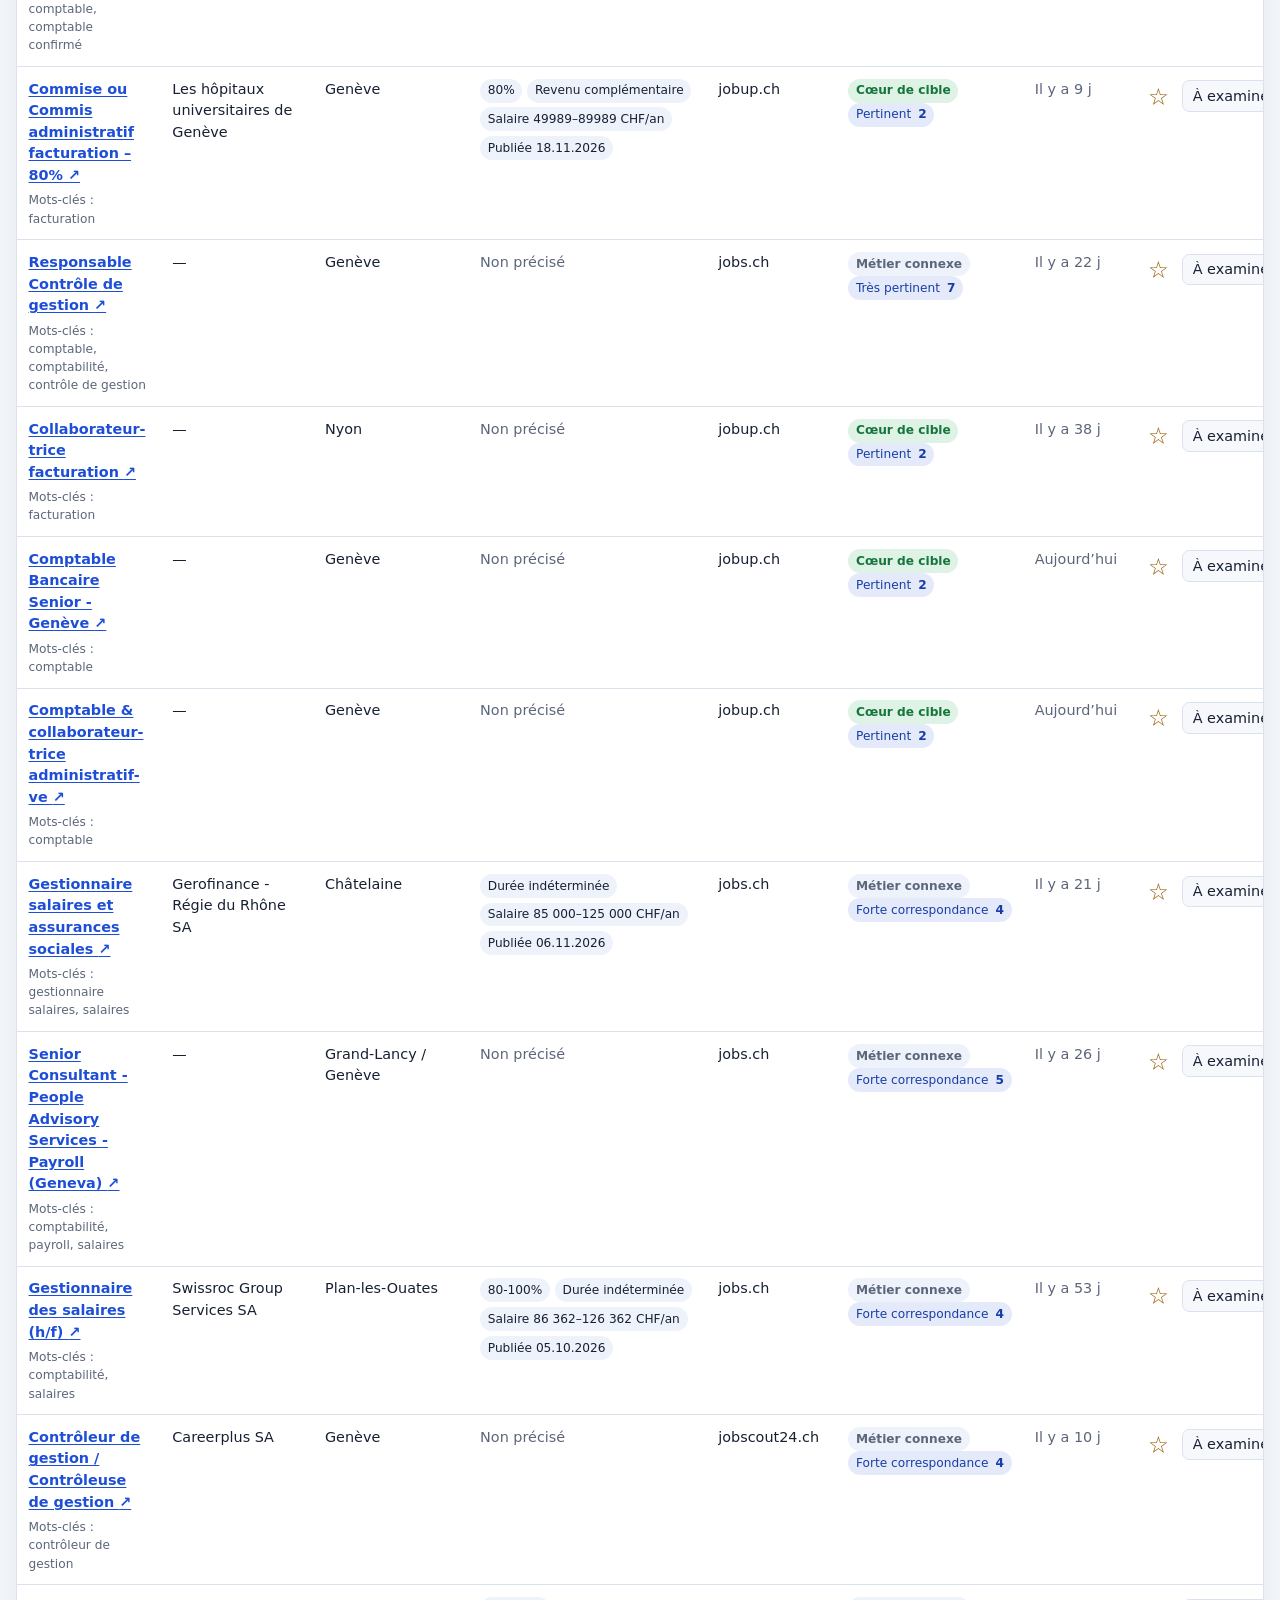
